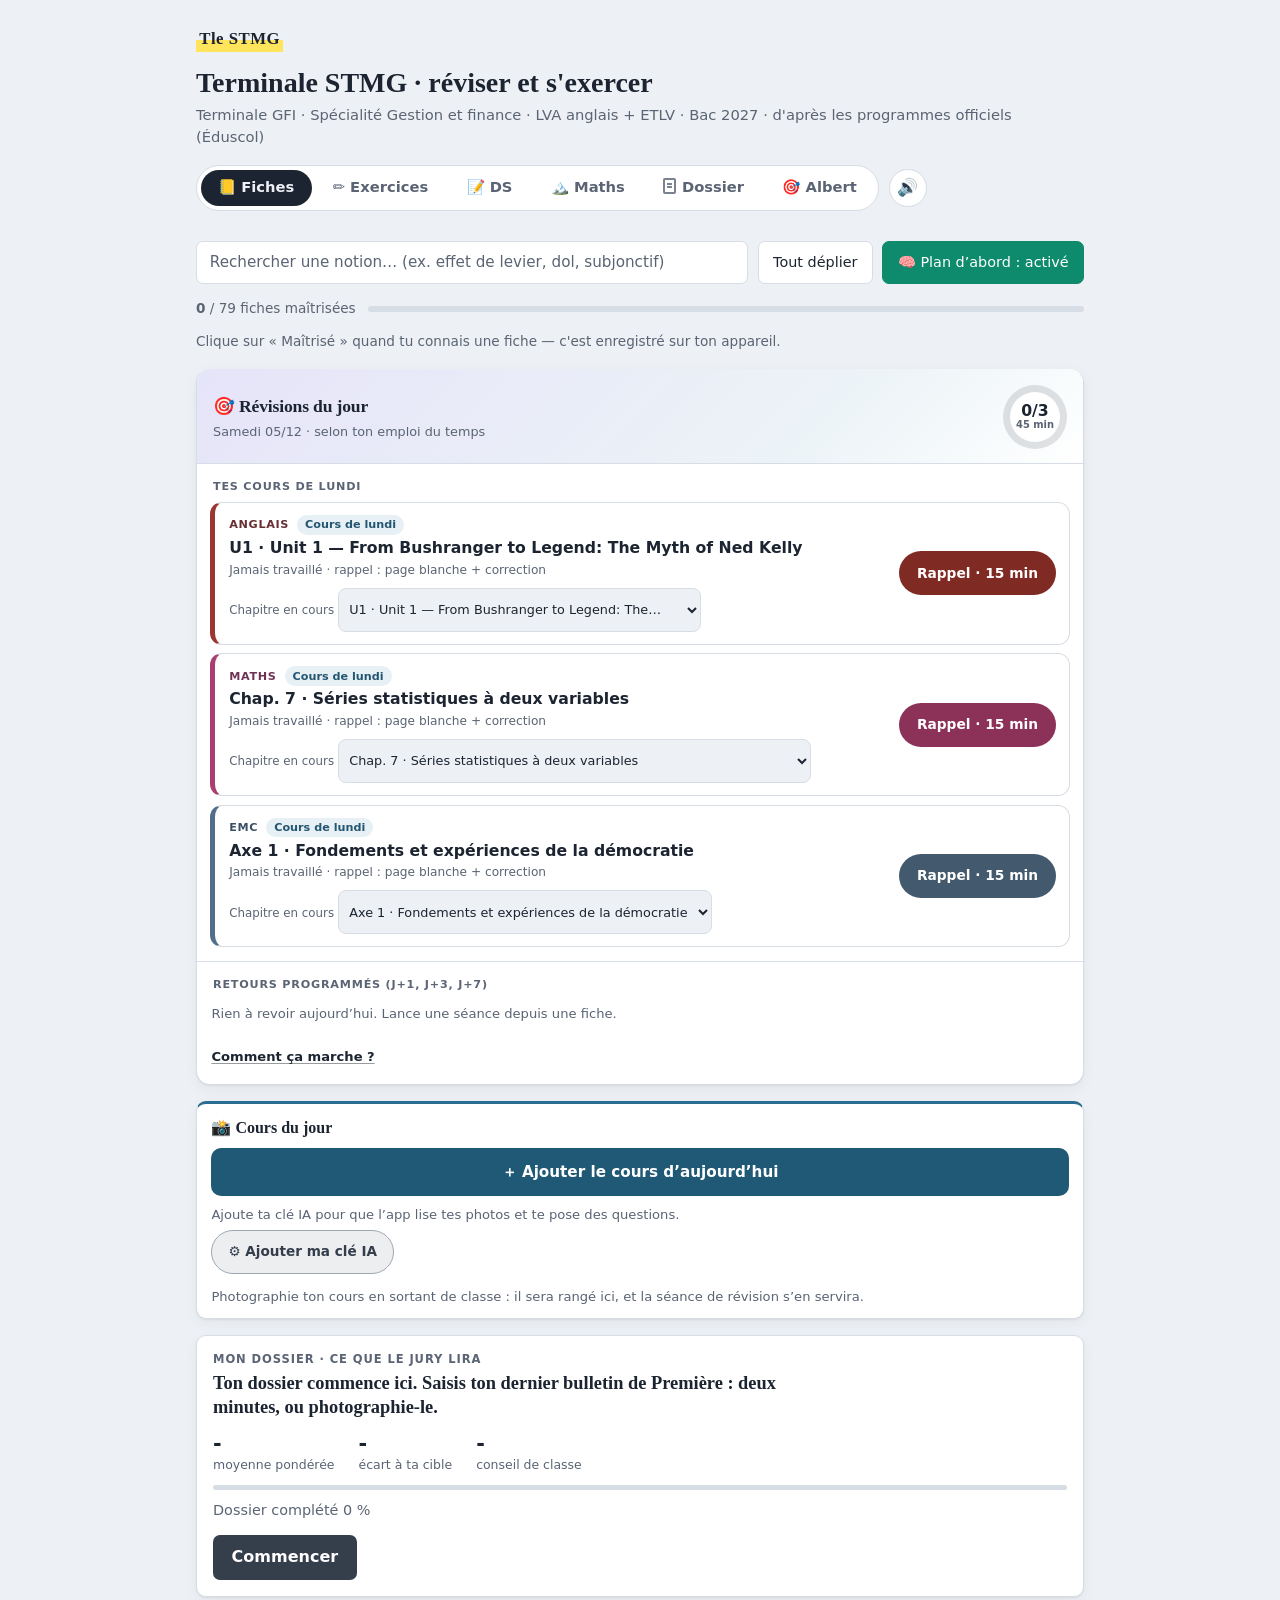
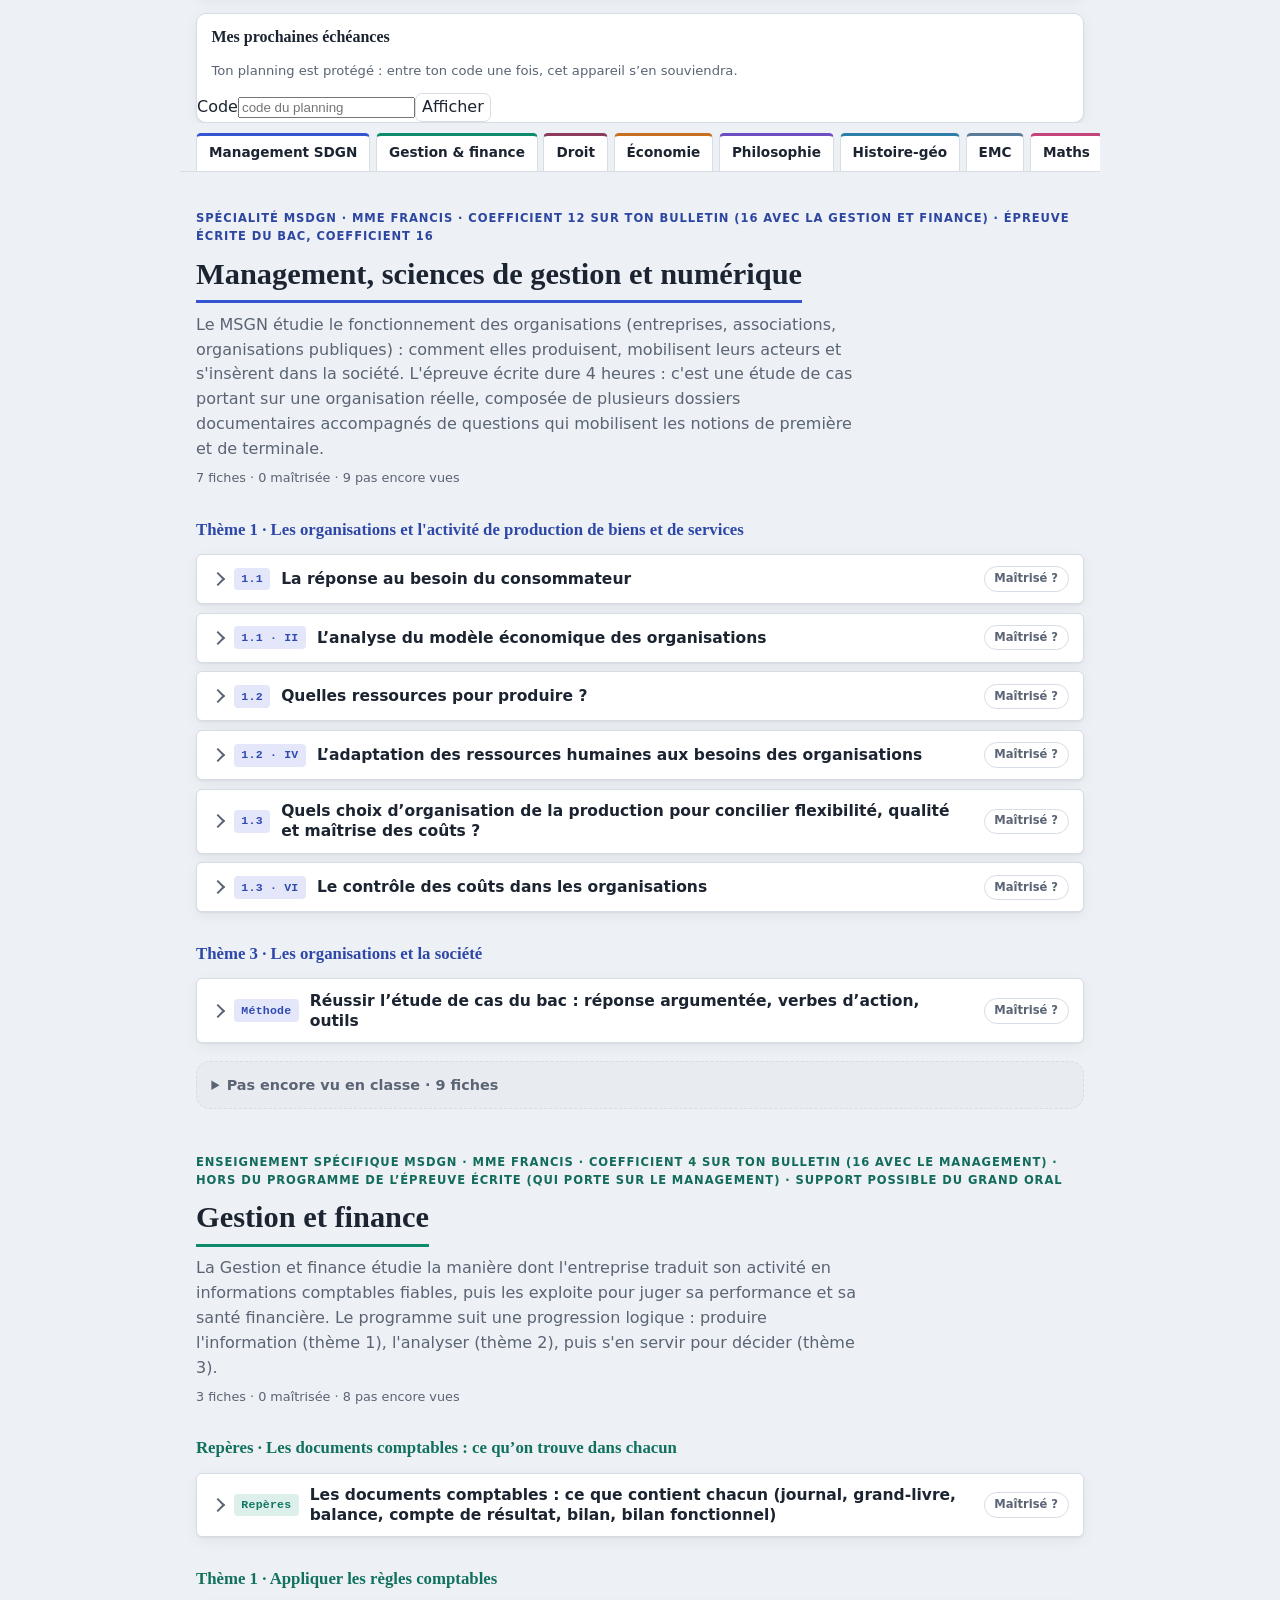
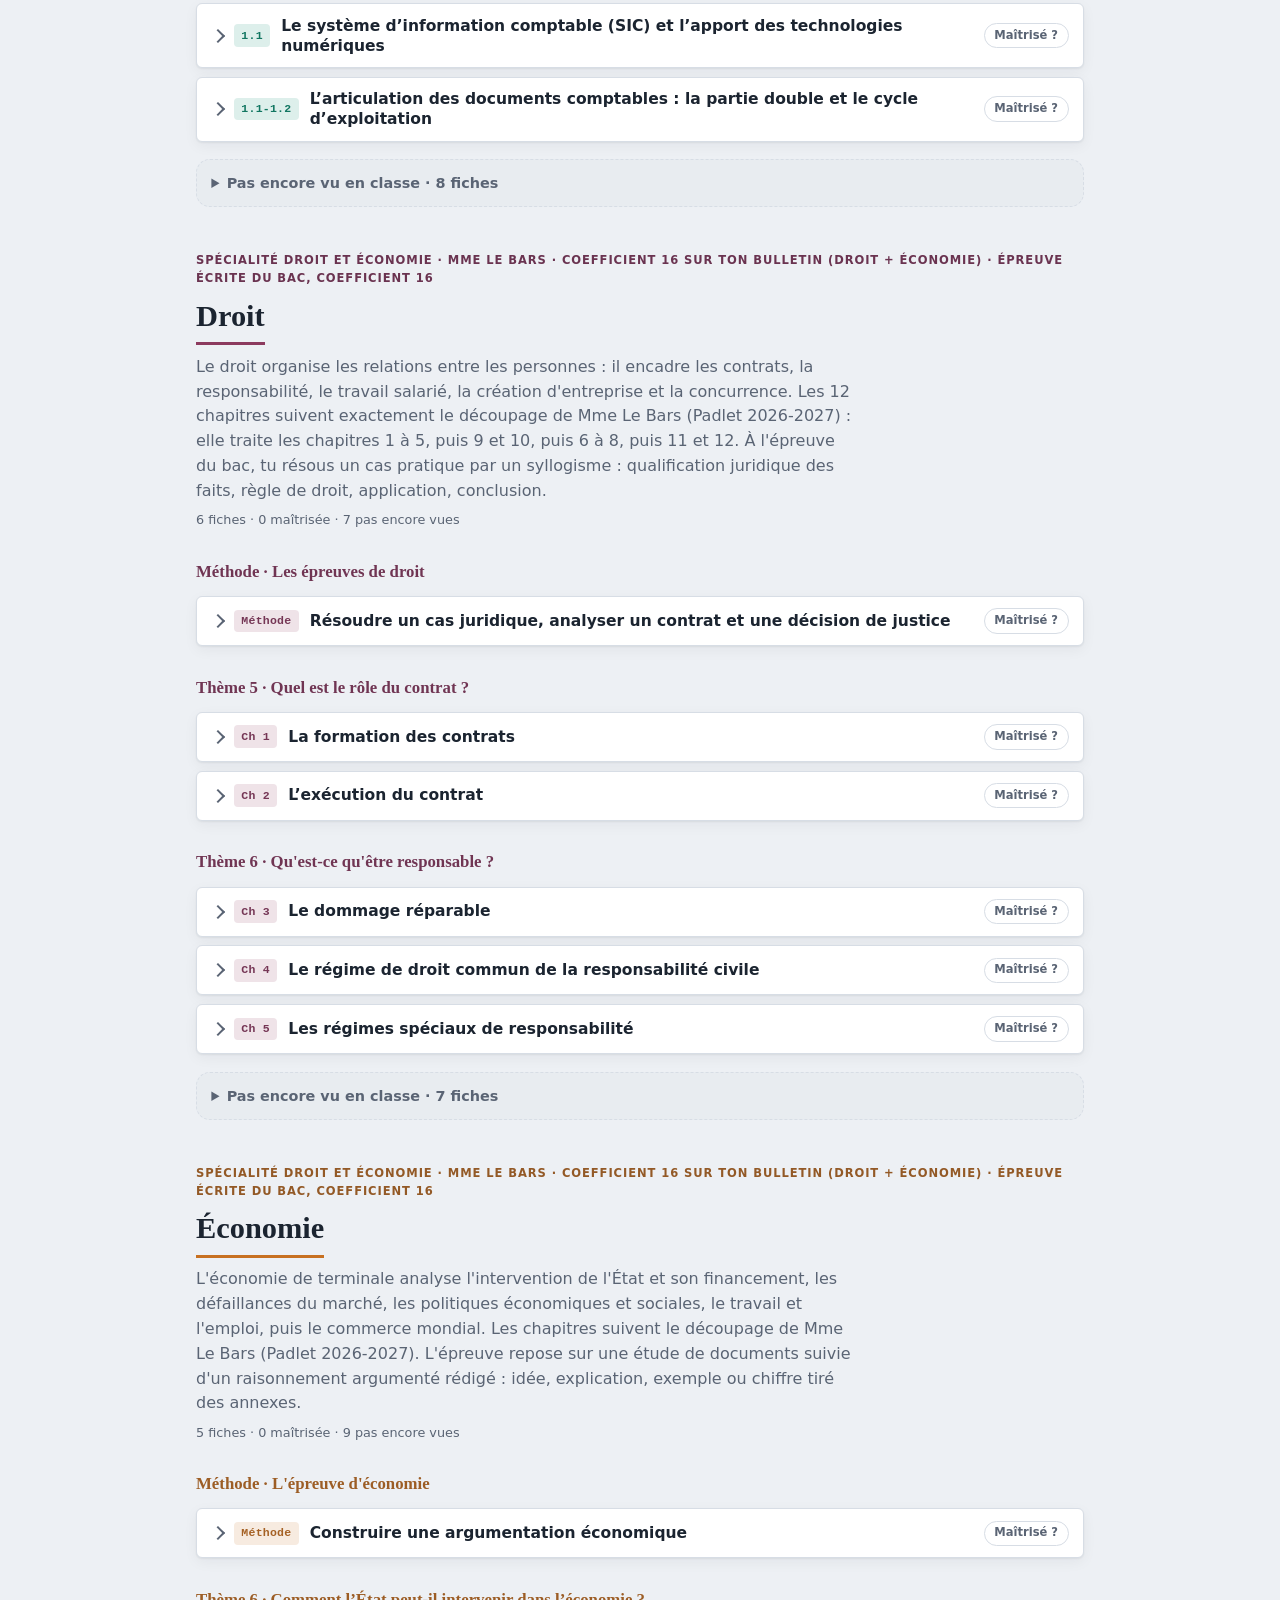
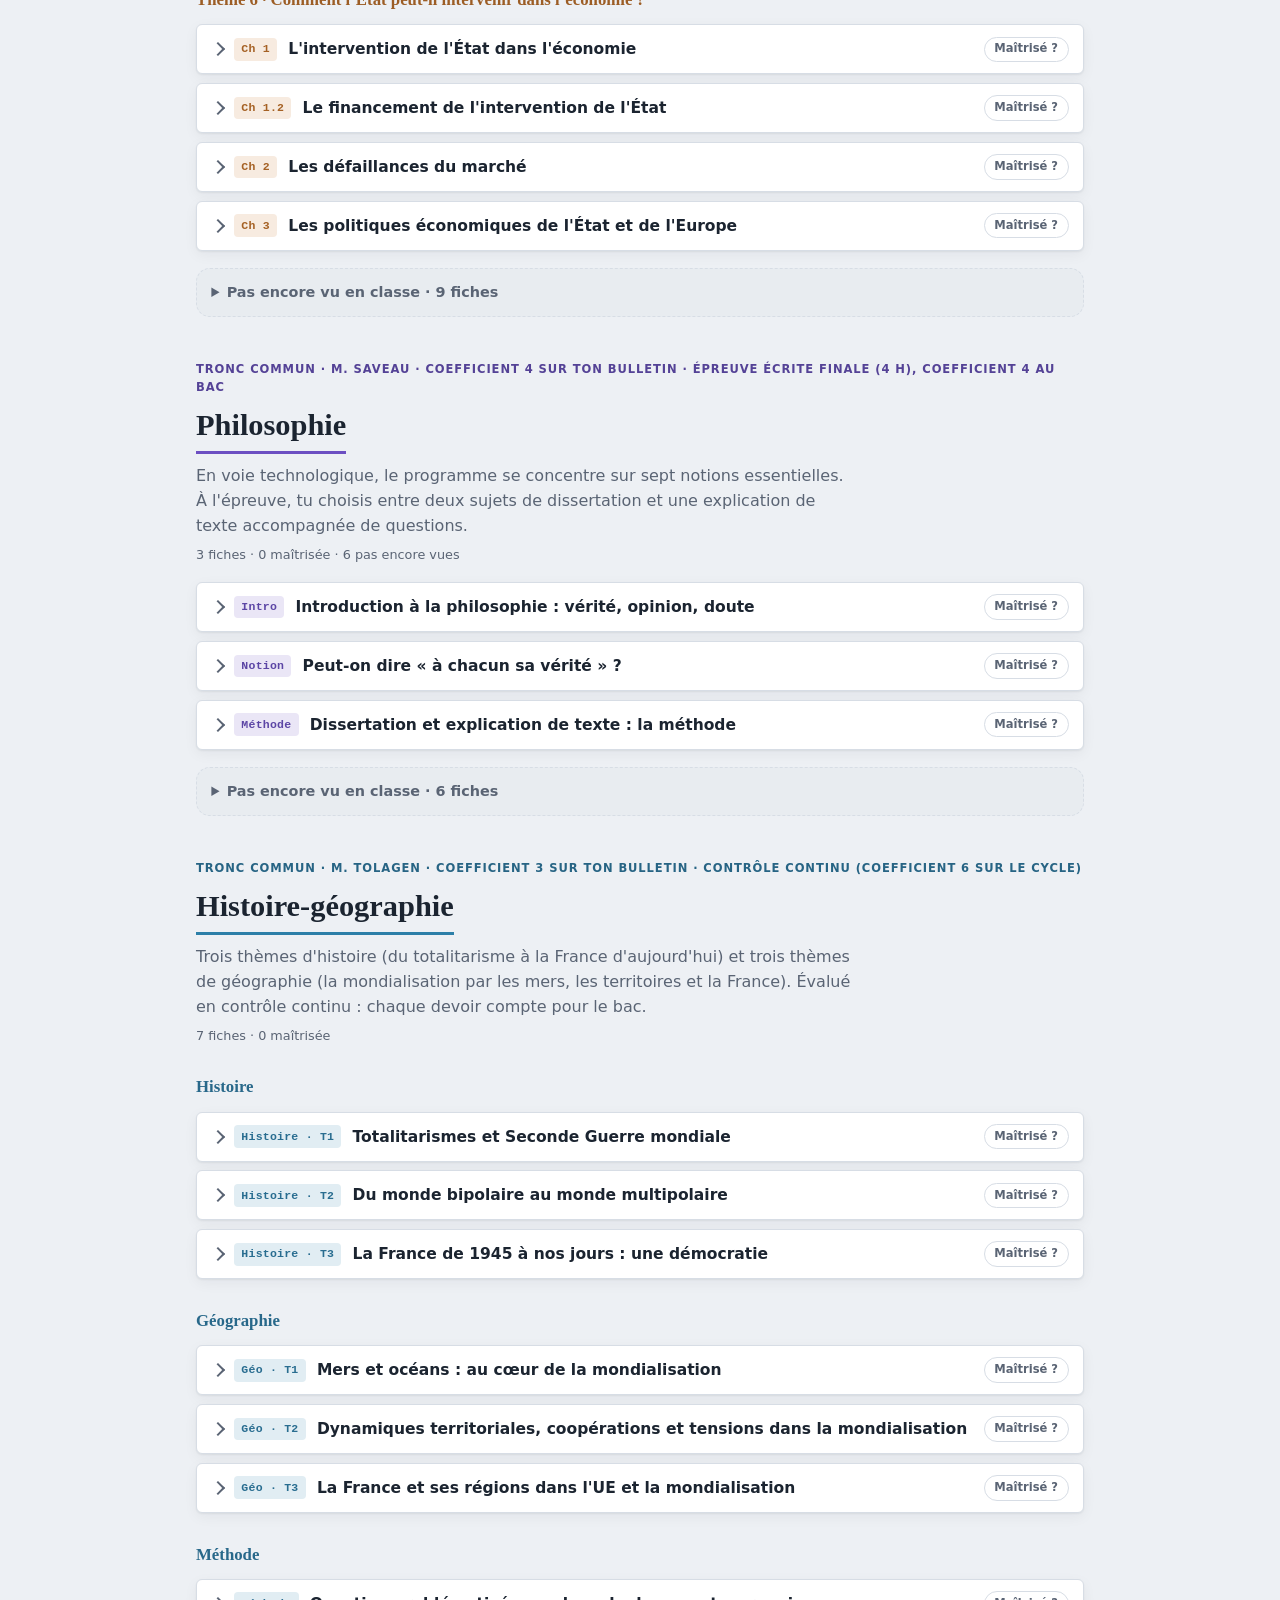
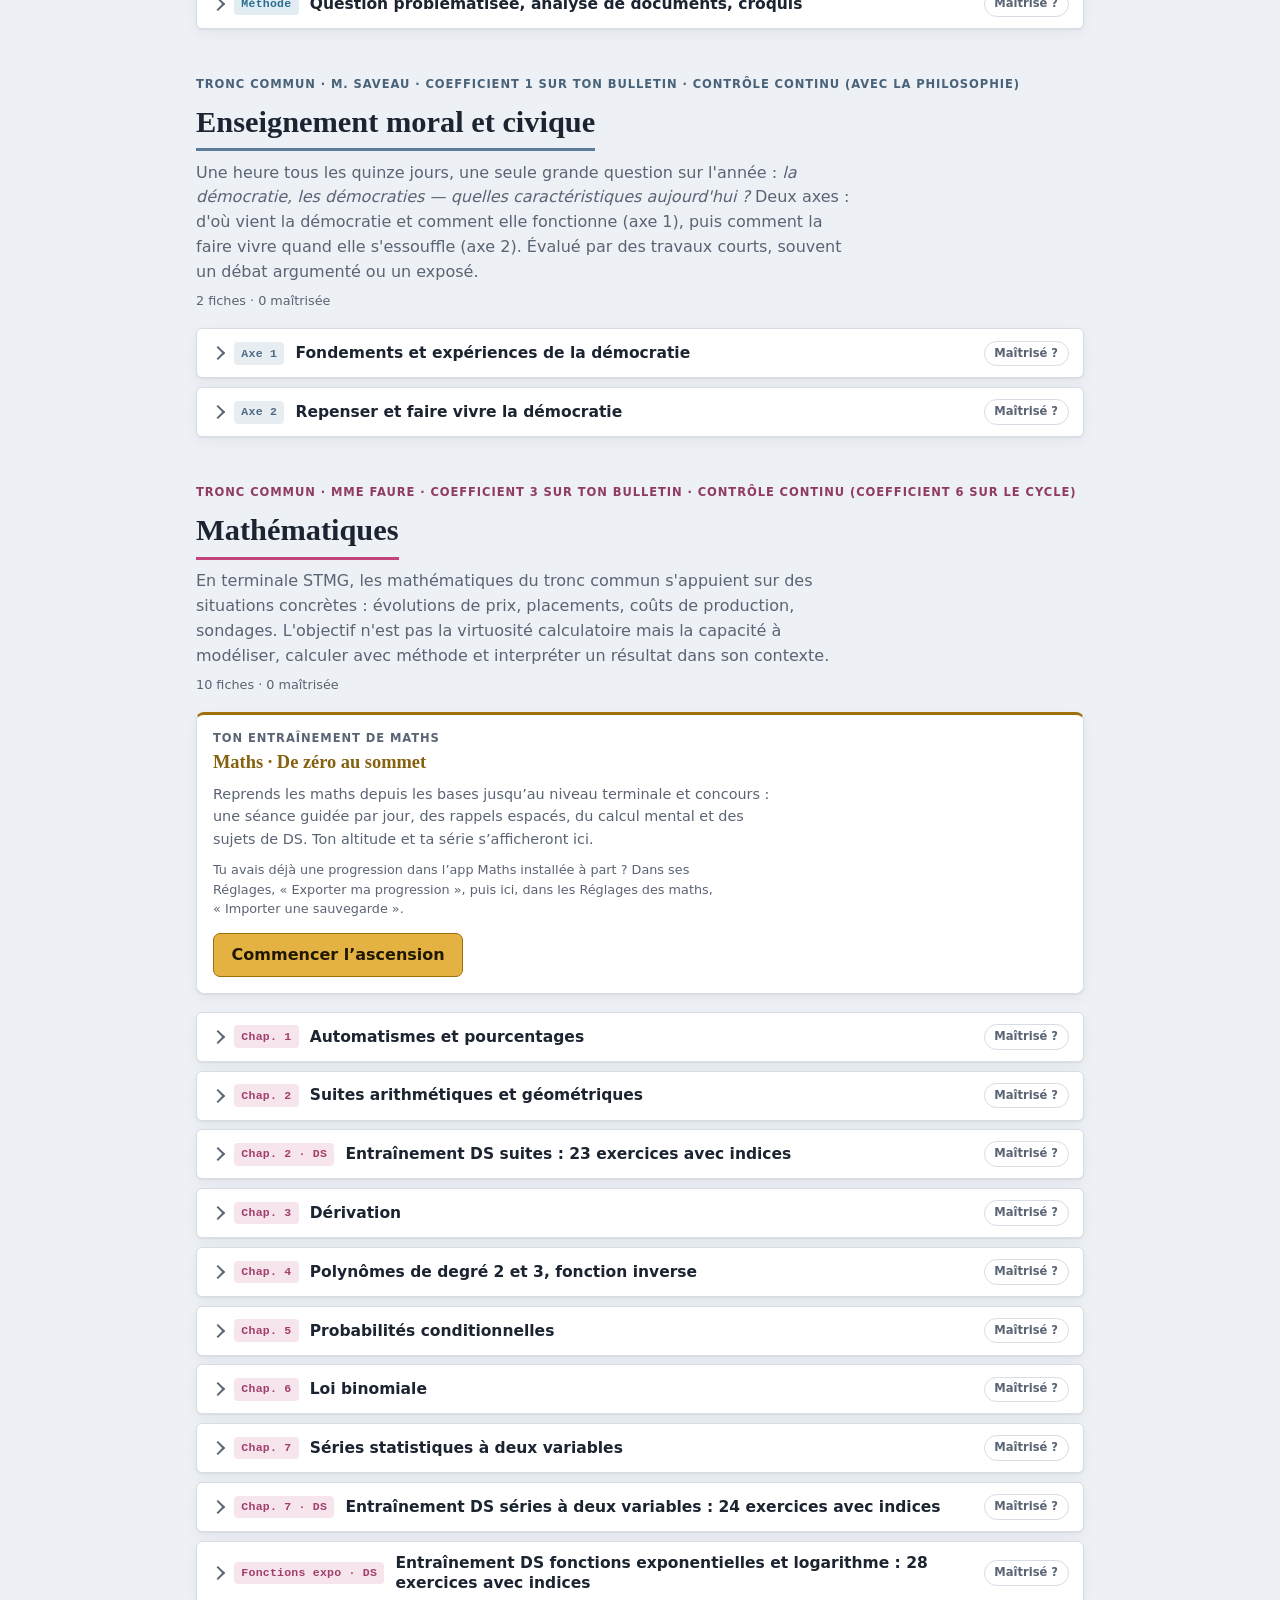
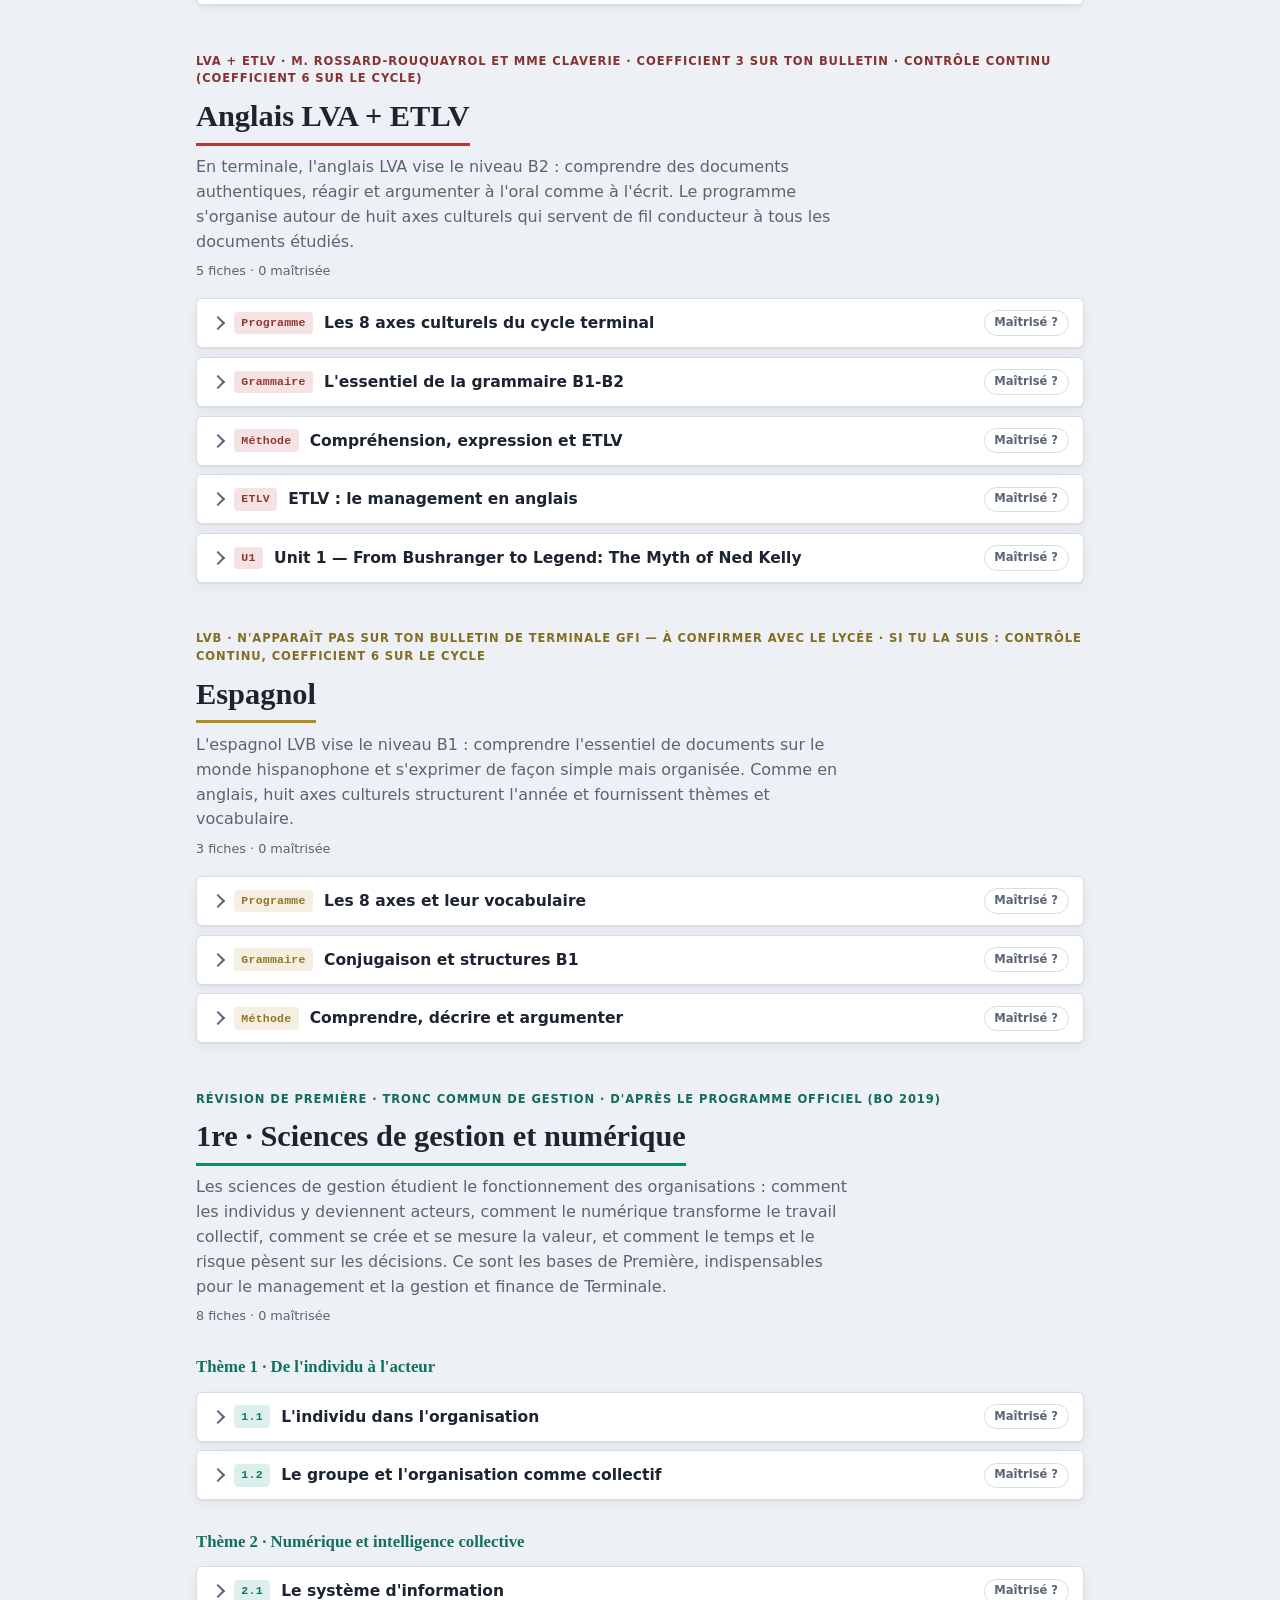
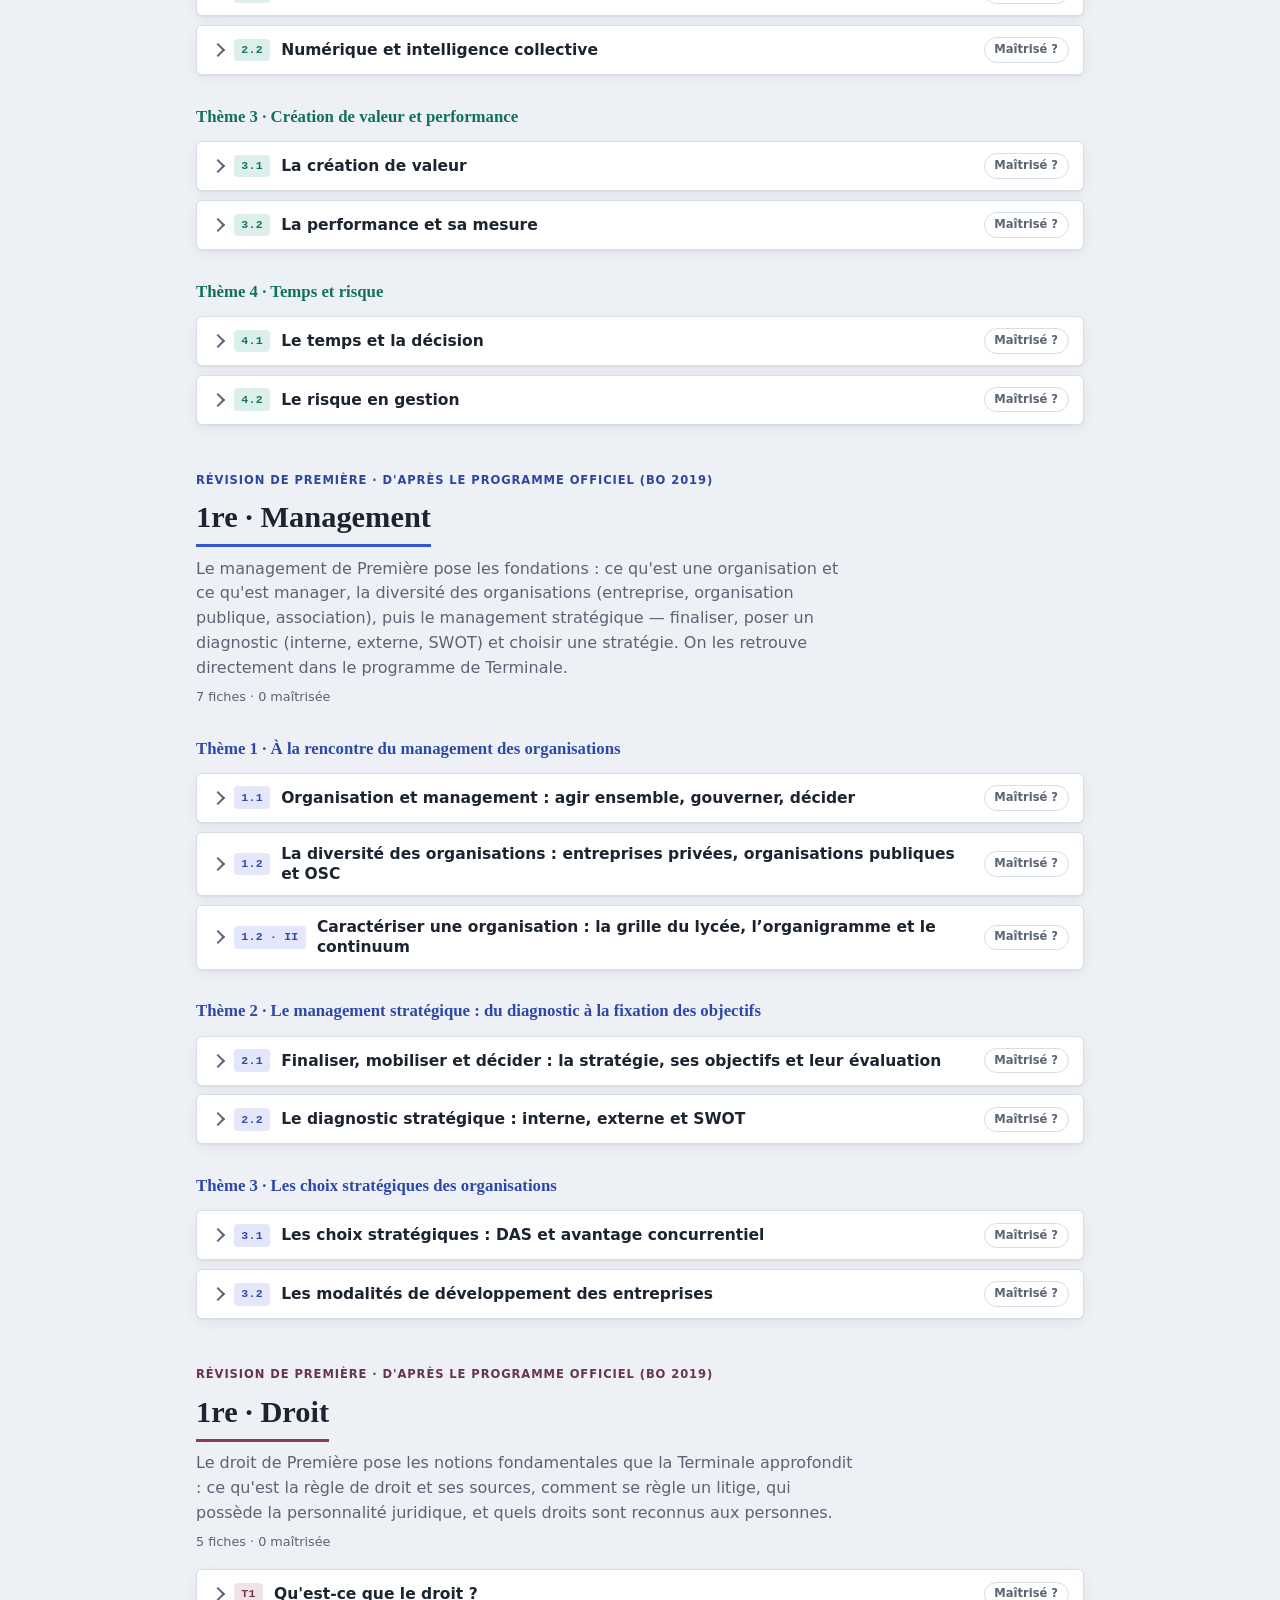
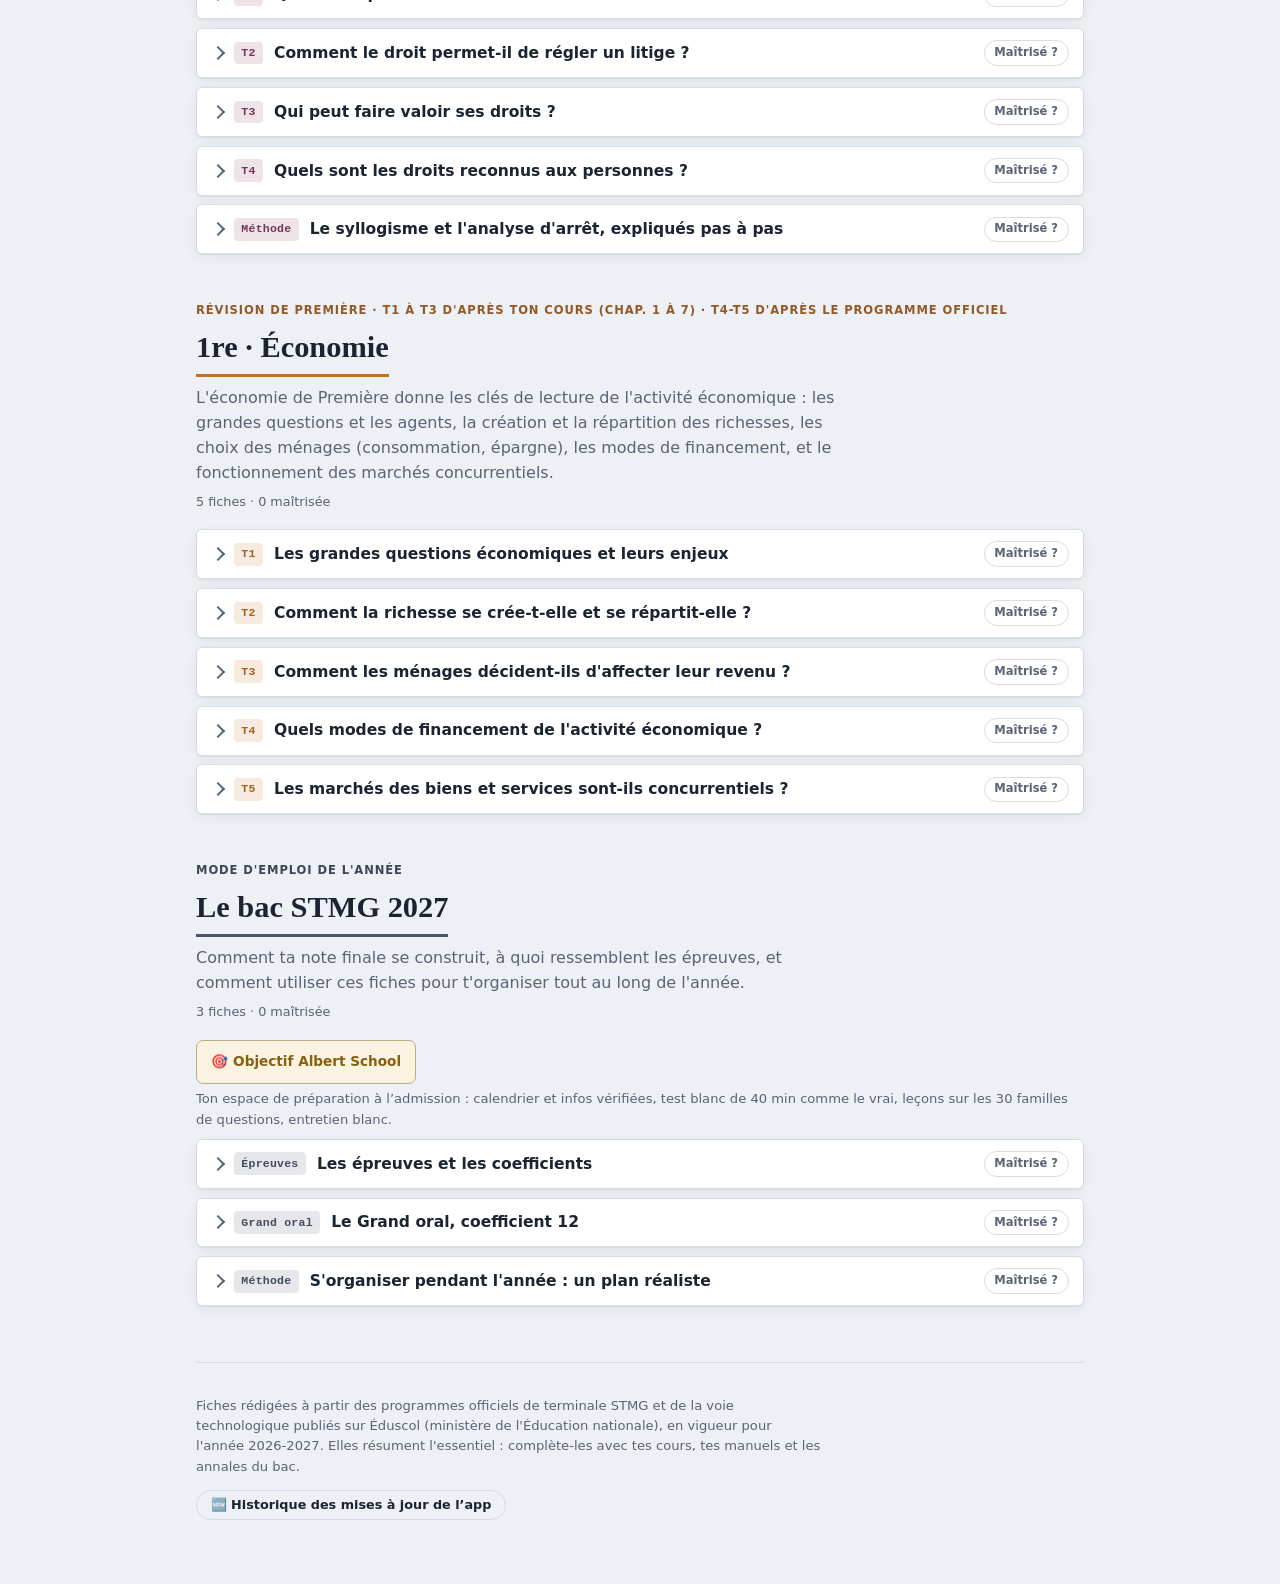
==== index.html @ 82a8b51f "Veille et refonte du 19/11/2026" ====
<!doctype html>
<html lang="fr">
<head>
<meta charset="utf-8">
<meta name="viewport" content="width=device-width, initial-scale=1, viewport-fit=cover">
<title>Terminale STMG · réviser et s'exercer</title>
<meta name="description" content="Fiches de révision et exercices corrigés pour la terminale STMG (spécialité Gestion et finance), d'après les programmes officiels.">
<meta name="theme-color" content="#EDF0F4" media="(prefers-color-scheme: light)">
<meta name="theme-color" content="#12161C" media="(prefers-color-scheme: dark)">
<link rel="manifest" href="manifest.webmanifest">
<link rel="icon" href="icon-192.png">
<link rel="apple-touch-icon" href="apple-touch-icon.png">
<meta name="apple-mobile-web-app-capable" content="yes">
<meta name="apple-mobile-web-app-title" content="STMG">
<meta name="apple-mobile-web-app-status-bar-style" content="default">
</head>
<body>
<style>
:root{
  --bg:#EDF0F4; --card:#FFFFFF; --ink:#1B2430; --muted:#5A6474; --line:#D7DDE5;
  --hl:#FFE45C; --code-bg:#F0F3F7; --retenir-bg:#FFF6CB; --retenir-line:#E8D98A;
  --ok:#0E8A6D; --ko:#C0392B; --ok-bg:#E2F3EC; --ko-bg:#F9E7E4;
  --acc:#4A5568; --shadow:0 1px 2px rgba(20,28,40,.06),0 4px 14px rgba(20,28,40,.05);
}
@media (prefers-color-scheme: dark){
  :root{
    --bg:#12161C; --card:#1B222C; --ink:#E7EAEF; --muted:#9AA4B4; --line:#2B3442;
    --hl:#57501F; --code-bg:#141A22; --retenir-bg:#2E2A14; --retenir-line:#565020;
    --ok:#3AA98A; --ko:#D96A5B; --ok-bg:#173328; --ko-bg:#3A211D;
    --shadow:0 1px 2px rgba(0,0,0,.35),0 4px 14px rgba(0,0,0,.25);
  }
}
:root[data-theme="light"]{
  --bg:#EDF0F4; --card:#FFFFFF; --ink:#1B2430; --muted:#5A6474; --line:#D7DDE5;
  --hl:#FFE45C; --code-bg:#F0F3F7; --retenir-bg:#FFF6CB; --retenir-line:#E8D98A;
  --ok:#0E8A6D; --ko:#C0392B; --ok-bg:#E2F3EC; --ko-bg:#F9E7E4;
  --shadow:0 1px 2px rgba(20,28,40,.06),0 4px 14px rgba(20,28,40,.05);
}
:root[data-theme="dark"]{
  --bg:#12161C; --card:#1B222C; --ink:#E7EAEF; --muted:#9AA4B4; --line:#2B3442;
  --hl:#57501F; --code-bg:#141A22; --retenir-bg:#2E2A14; --retenir-line:#565020;
  --ok:#3AA98A; --ko:#D96A5B; --ok-bg:#173328; --ko-bg:#3A211D;
  --shadow:0 1px 2px rgba(0,0,0,.35),0 4px 14px rgba(0,0,0,.25);
}

*{box-sizing:border-box}
html{scroll-behavior:smooth; scroll-padding-top:6.5rem}
@media (prefers-reduced-motion: reduce){
  html{scroll-behavior:auto}
  *,*::before,*::after{transition:none !important; animation:none !important}
}
body{
  margin:0; background:var(--bg); color:var(--ink);
  font-family:system-ui,-apple-system,"Segoe UI",Roboto,sans-serif;
  font-size:16px; line-height:1.55;
}
h1,h2,h3{font-family:Charter,"Bitstream Charter","Sitka Text",Cambria,Georgia,serif; text-wrap:balance}
code,.formula,.f-num{font-family:ui-monospace,SFMono-Regular,Menlo,Consolas,monospace}
a{color:inherit}
button{font:inherit; cursor:pointer; color:var(--ink); background:var(--card); border:1px solid var(--line); border-radius:7px}
button:hover{border-color:var(--muted)}
:focus-visible{outline:2px solid var(--acc); outline-offset:2px; border-radius:3px}
.hidden{display:none !important}

.page{max-width:920px; margin:0 auto; padding:0 1rem 4rem}

/* ---------- entête + bascule de mode ---------- */
.top{padding:1.6rem 0 .9rem}
.brand{display:flex; align-items:baseline; gap:.9rem; flex-wrap:wrap}
.brand-mark{
  font-family:Charter,Georgia,serif; font-weight:700; font-size:1.05rem;
  background:linear-gradient(transparent 55%, var(--hl) 55%);
  padding:0 .2rem; letter-spacing:.03em;
}
.top h1{margin:0; font-size:clamp(1.3rem,3.5vw,1.75rem); line-height:1.2}
.top .sub{margin:.25rem 0 0; color:var(--muted); font-size:.92rem}
.mode-switch{
  display:inline-flex; margin-top:1rem; border:1px solid var(--line);
  border-radius:99px; background:var(--card); padding:.22rem; gap:.2rem;
}
.mode-switch button{
  border:none; background:transparent; border-radius:99px;
  padding:.42rem 1.1rem; font-size:.92rem; font-weight:600; color:var(--muted);
}
.mode-switch button.active{background:var(--ink); color:var(--bg)}
.mode-switch button:not(.active):hover{color:var(--ink)}

.toolbar{display:flex; gap:.6rem; margin-top:1rem; flex-wrap:wrap}
.toolbar input[type="search"]{
  flex:1 1 240px; padding:.55rem .8rem; font:inherit; font-size:.95rem;
  color:var(--ink); background:var(--card); border:1px solid var(--line); border-radius:7px;
}
.toolbar input[type="search"]::placeholder{color:var(--muted)}
.toolbar button{padding:.55rem .9rem; font-size:.9rem}
.progress{display:flex; align-items:center; gap:.75rem; flex-wrap:wrap; margin:.9rem 0 0; font-size:.85rem; color:var(--muted)}
.pbar{flex:1 1 160px; height:6px; background:var(--line); border-radius:3px; overflow:hidden}
#pbar-fill{display:block; height:100%; width:0; background:var(--ok); border-radius:3px; transition:width .3s}
#no-results{display:none; margin:2.5rem 0; color:var(--muted); text-align:center}

/* ---------- onglets matières ---------- */
.tabs{
  position:sticky; top:0; z-index:10; display:flex; gap:.35rem; overflow-x:auto;
  padding:.6rem 0 0; margin:0 -1rem; padding-left:1rem; padding-right:1rem;
  background:var(--bg); border-bottom:1px solid var(--line);
  -webkit-overflow-scrolling:touch; scrollbar-width:thin;
}
.tabs a{
  flex:0 0 auto; text-decoration:none; font-size:.85rem; font-weight:550;
  padding:.42rem .75rem .5rem; background:var(--card); color:var(--ink);
  border:1px solid var(--line); border-bottom:none; border-top:3px solid var(--acc);
  border-radius:5px 5px 0 0; white-space:nowrap;
}
.tabs a:hover{background:color-mix(in srgb, var(--acc) 10%, var(--card))}
.tabs a.active{background:color-mix(in srgb, var(--acc) 16%, var(--card))}

/* ---------- sections matière (fiches) ---------- */
.matiere{padding-top:2.4rem}
.m-head{margin-bottom:1.1rem}
.m-kicker{
  margin:0 0 .3rem; font-size:.72rem; font-weight:650; letter-spacing:.08em;
  text-transform:uppercase; color:color-mix(in srgb, var(--acc) 70%, var(--ink));
}
.m-head h2{
  margin:0; font-size:clamp(1.45rem,4vw,1.9rem);
  border-bottom:3px solid var(--acc); display:inline-block; padding-bottom:.15rem;
}
.m-intro{margin:.6rem 0 0; color:var(--muted); max-width:65ch}
.m-count{margin:.4rem 0 0; font-size:.8rem; color:var(--muted)}
.theme-title{
  margin:1.8rem 0 .7rem; font-size:1.05rem;
  color:color-mix(in srgb, var(--acc) 75%, var(--ink));
}
.fiche{
  background:var(--card); border:1px solid var(--line); border-radius:6px;
  margin:.55rem 0; box-shadow:var(--shadow);
}
.fiche[open]{border-color:color-mix(in srgb, var(--acc) 45%, var(--line))}
.fiche summary{
  display:flex; align-items:center; gap:.7rem; padding:.7rem .9rem;
  cursor:pointer; list-style:none; border-radius:6px;
  /* flex-wrap : sur téléphone, un titre long + un badge d'échéance + « Maîtrisé ? » ne tiennent pas
     sur une ligne ; sans retour à la ligne, la pastille sortait de l'écran (constaté le 27/09/2026
     sur « Histoire · T1 » avec le contrôle du 29 — banc organisme/test-app-planjour.js, J19). */
  flex-wrap:wrap; row-gap:.4rem;
}
.fiche summary::-webkit-details-marker{display:none}
.fiche summary::before{
  content:""; flex:0 0 auto; width:.5rem; height:.5rem;
  border-right:2px solid var(--muted); border-bottom:2px solid var(--muted);
  transform:rotate(-45deg); transition:transform .15s; margin-left:.1rem;
}
.fiche[open] summary::before{transform:rotate(45deg)}
.f-num{
  flex:0 0 auto; font-size:.72rem; font-weight:700; letter-spacing:.02em;
  color:color-mix(in srgb, var(--acc) 80%, var(--ink));
  background:color-mix(in srgb, var(--acc) 14%, var(--card));
  padding:.15rem .45rem; border-radius:4px;
}
.f-title{font-weight:550; font-size:.97rem; line-height:1.3; flex:1 1 9rem; min-width:0; overflow-wrap:anywhere}
.done-chip{
  margin-left:auto; flex:0 0 auto; font-size:.72rem; font-weight:600;
  color:var(--muted); border:1px solid var(--line); border-radius:99px;
  padding:.18rem .6rem; background:transparent; user-select:none;
}
.done-chip:hover{border-color:var(--muted)}
.fiche.done .done-chip{color:#fff; background:var(--ok); border-color:var(--ok)}
.fiche.done .f-title{color:var(--muted)}
.f-body{padding:.2rem 1.1rem 1.1rem; border-top:1px solid var(--line)}
.f-body > *:first-child{margin-top:.9rem}
.f-lede{font-size:1rem; max-width:68ch}
.f-body h4{
  margin:1.3rem 0 .5rem; font-size:.74rem; font-weight:700;
  letter-spacing:.09em; text-transform:uppercase;
  color:color-mix(in srgb, var(--acc) 75%, var(--ink));
}
.f-body p, .f-body li{max-width:70ch}
.f-body ul{padding-left:1.2rem}
.f-body li{margin:.25rem 0}
dl.defs{margin:.4rem 0}
dl.defs dt{font-weight:650; margin-top:.55rem}
dl.defs dd{margin:.1rem 0 0 0; color:color-mix(in srgb, var(--ink) 88%, var(--muted))}
mark{background:var(--hl); color:var(--ink); padding:0 .18em; border-radius:2px; box-decoration-break:clone; -webkit-box-decoration-break:clone}
code{background:var(--code-bg); padding:.1em .35em; border-radius:4px; font-size:.88em}
.formula{
  background:var(--code-bg); border-left:3px solid var(--acc);
  padding:.55rem .8rem; margin:.7rem 0; font-size:.9rem; overflow-x:auto; border-radius:0 4px 4px 0;
}
/* Schémas « Ce qu'il y a dedans » */
.dedans{margin:1.1rem 0; padding:.75rem .8rem .85rem; border:1px solid color-mix(in srgb, var(--acc) 28%, var(--line)); border-radius:12px; background:color-mix(in srgb, var(--acc) 5%, var(--card))}
.dd-t{margin:0 0 .6rem; font-size:.7rem; font-weight:700; letter-spacing:.09em; text-transform:uppercase; color:color-mix(in srgb, var(--acc) 75%, var(--ink))}
.dd-g{display:grid; grid-template-columns:repeat(auto-fit,minmax(min(100%,14.5rem),1fr)); gap:.6rem; align-items:start}
.dd-c{background:var(--card); border:1px solid var(--line); border-top:3px solid var(--acc); border-radius:9px; padding:.55rem .65rem .65rem; min-width:0}
.dd-n{margin:0 0 .4rem; font-weight:700; line-height:1.25}
.dd-n small{font-weight:500; color:var(--muted); font-size:.82em}
.dd-d{margin:.3rem 0 0; font-size:.93em; line-height:1.4}
.dd-n + .dd-d{margin-top:0}
.dedans .dd-b,.dedans .dd-ch{list-style:none; margin:.35rem 0 0; padding:0}
.dedans .dd-n + .dd-b,.dedans .dd-n + .dd-ch{margin-top:0}
.dedans .dd-b li{position:relative; margin:.28rem 0 0; padding:.34rem .55rem .36rem 2.15rem; border-radius:7px; background:color-mix(in srgb, var(--acc) 9%, var(--card)); font-size:.93em; line-height:1.3}
.dd-b li::before{content:attr(data-op); position:absolute; left:.42rem; top:.3rem; width:1.3rem; height:1.3rem; border-radius:50%; display:grid; place-items:center; font-weight:700; font-size:.95em; line-height:1; background:var(--acc); color:#fff}
.dd-b li[data-op="="]::before{background:transparent; color:color-mix(in srgb, var(--acc) 75%, var(--ink))}
.dd-b li[data-op="−"]::before,.dd-b li[data-op="÷"]::before{background:var(--card); color:color-mix(in srgb, var(--acc) 75%, var(--ink)); box-shadow:inset 0 0 0 1.5px var(--acc)}
.dedans .dd-b li.dd-p{padding-left:.6rem; border-left:3px solid color-mix(in srgb, var(--acc) 55%, var(--card))}
.dd-b li.dd-p::before{content:none}
.dd-b li.dd-r{background:var(--acc); color:#fff; font-weight:700}
.dd-b li.dd-r::before{background:transparent; color:#fff}
.dd-b li.dd-r small{color:#fff; opacity:.88}
.dd-b small{display:block; margin-top:.1rem; font-size:.86em; font-weight:400; color:var(--muted); line-height:1.3}
.dd-ch{display:flex; flex-wrap:wrap; gap:.3rem}
.dedans .dd-ch li{margin:0; padding:.22rem .55rem; border-radius:999px; border:1px solid color-mix(in srgb, var(--acc) 30%, var(--line)); background:color-mix(in srgb, var(--acc) 7%, var(--card)); font-size:.88em; line-height:1.3}
.dd-ch small{color:var(--muted); font-size:.92em}
.dd-bil{display:grid; grid-template-columns:1fr 1fr; gap:.5rem}
.dd-col{display:flex; flex-direction:column; gap:.4rem; min-width:0}
.dd-h{margin:0; font-size:.72rem; font-weight:700; letter-spacing:.06em; text-transform:uppercase; color:var(--muted)}
.dd-bk{border-radius:8px; padding:.5rem .6rem; font-size:.9em; line-height:1.35; display:flex; flex-direction:column; gap:.12rem; background:color-mix(in srgb, var(--acc) 9%, var(--card)); border:1px solid color-mix(in srgb, var(--acc) 30%, var(--line))}
.dd-bk b{font-size:1.02em}
.dd-bk small{color:var(--muted); display:block; font-size:.88em}
.dd-a{flex:1; justify-content:center; align-items:center; text-align:center}
.dd-cp{background:color-mix(in srgb, var(--acc) 20%, var(--card)); border-color:var(--acc)}
@media print{.dedans,.dd-c{break-inside:avoid}}
.f-body td ul,.f-body td ol{margin:.15rem 0; padding-left:1.05rem}
.f-body td li{margin:.15rem 0; max-width:none}
.box.savoir{border-style:solid; border-color:color-mix(in srgb, var(--acc) 45%, var(--line)); background:color-mix(in srgb, var(--acc) 6%, var(--card))}
.box.savoir li strong:first-child{color:color-mix(in srgb, var(--acc) 80%, var(--ink))}
/* Chaîne de causes (→), étapes numérotées, ligne d'exemple */
.f-body ol.chaine{list-style:none; margin:.8rem 0; padding:0; display:flex; flex-direction:column; gap:1.25rem; max-width:34rem}
.f-body ol.chaine > li{position:relative; margin:0; max-width:none; padding:.45rem .7rem; border-radius:9px; border:1px solid color-mix(in srgb, var(--acc) 30%, var(--line)); background:color-mix(in srgb, var(--acc) 8%, var(--card)); font-size:.95em; line-height:1.35}
.f-body ol.chaine > li + li::before{content:"↓"; position:absolute; left:1rem; top:-1.3rem; font-weight:700; color:var(--acc); line-height:1.25rem}
.f-body ol.chaine > li.fin{background:var(--acc); border-color:var(--acc); color:#fff; font-weight:700}
.f-body ol.chaine > li.mais{border-style:dashed; background:var(--card)}
.f-body ol.chaine > li + li.mais::before{content:"⚠"}
.f-body ol.etapes{list-style:none; counter-reset:et; margin:.8rem 0; padding:0; display:grid; gap:.4rem}
.f-body ol.etapes > li{counter-increment:et; position:relative; margin:0; padding:.42rem .7rem .45rem 2.5rem; border-radius:9px; border:1px solid var(--line); background:var(--card); font-size:.95em; line-height:1.35}
.f-body ol.etapes > li::before{content:counter(et); position:absolute; left:.6rem; top:.42rem; width:1.4rem; height:1.4rem; border-radius:50%; display:grid; place-items:center; background:var(--acc); color:#fff; font-weight:700; font-size:.85em}
.f-body p.ex{margin:.45rem 0; padding:.35rem .7rem; border-left:3px solid color-mix(in srgb, var(--acc) 55%, var(--card)); background:color-mix(in srgb, var(--acc) 4%, var(--card)); border-radius:0 7px 7px 0; font-size:.95em}
.box{border:1px solid var(--line); border-radius:6px; padding:.7rem .95rem; margin:1.1rem 0}
.box p{margin:.25rem 0}
.box-t{font-size:.7rem; font-weight:700; letter-spacing:.09em; text-transform:uppercase; margin:0 0 .2rem}
.box.retenir{background:var(--retenir-bg); border-color:var(--retenir-line)}
.box.retenir .box-t{color:color-mix(in srgb, var(--ink) 70%, var(--retenir-line))}
.box.astuce{border-style:dashed}
.box.astuce .box-t{color:color-mix(in srgb, var(--acc) 75%, var(--ink))}
/* « Pour comprendre en vidéo » : liens YouTube vérifiés, posés par inject_videos.py à la fin des fiches (01/10/2026) */
.box.video{background:color-mix(in srgb, var(--acc) 5%, var(--card))}
.box.video .box-t{color:color-mix(in srgb, var(--acc) 75%, var(--ink))}
.box.video ul.videos{list-style:none; margin:.35rem 0 0; padding:0; display:flex; flex-direction:column; gap:.6rem}
.videos li{display:grid; grid-template-columns:1.5rem minmax(0,1fr); column-gap:.45rem; align-items:start}
.videos li::before{content:"▶"; grid-row:1 / span 3; font-size:.7rem; line-height:1.5rem; text-align:center; width:1.5rem; height:1.5rem; border-radius:50%; color:var(--card); background:color-mix(in srgb, var(--acc) 80%, var(--ink))}
.videos a{grid-column:2; font-weight:600; font-size:.92rem; line-height:1.35; color:var(--ink); text-decoration:underline; text-decoration-color:color-mix(in srgb, var(--acc) 55%, transparent); text-underline-offset:.15em; overflow-wrap:anywhere; padding:.1rem 0}
.videos .v-meta{grid-column:2; font-size:.75rem; color:var(--muted)}
.videos .v-pq{grid-column:2; font-size:.84rem; line-height:1.4; color:var(--muted)}
.train-row{margin-top:1.1rem}
.train-btn{
  font-size:.85rem; font-weight:600; padding:.5rem .9rem;
  color:color-mix(in srgb, var(--acc) 80%, var(--ink));
  background:color-mix(in srgb, var(--acc) 10%, var(--card));
  border-color:color-mix(in srgb, var(--acc) 40%, var(--line));
}
.train-btn:hover{background:color-mix(in srgb, var(--acc) 18%, var(--card))}

/* ===== « Plan d'abord » : on apprend l'architecture, puis le détail =====
   Une fiche en mode plan ne montre que son squelette ; le reste du corps est masqué
   jusqu'à ce que l'élève déroule. Rien n'est supprimé : c'est un simple display:none,
   donc la recherche, l'impression et les liens profonds continuent de fonctionner. */
.fiche.plan-first .f-body > *:not(.fiche-plan){display:none}
.fiche-plan{display:none}
body.plan-actif .fiche-plan{display:block}
.fiche-plan{
  margin:.2rem 0 0; padding:.85rem 1rem; border-radius:12px;
  border:1px dashed color-mix(in srgb, var(--acc) 45%, var(--line));
  background:color-mix(in srgb, var(--acc) 7%, var(--card));
}
.fiche-plan .plan-t{
  font-size:.7rem; font-weight:700; letter-spacing:.09em; text-transform:uppercase;
  margin:0 0 .5rem; color:color-mix(in srgb, var(--acc) 80%, var(--ink));
}
.fiche-plan ol{margin:.1rem 0 .7rem; padding-left:1.35rem}
.fiche-plan ol li{margin:.2rem 0; font-weight:600}
.fiche-plan ol li span{font-weight:400; color:var(--muted)}
.fiche-plan .plan-st{font-size:.78rem; font-weight:700; margin:.7rem 0 .25rem; color:var(--muted)}
.fiche-plan .plan-notions{margin:0; font-size:.88rem; line-height:1.7}
.fiche-plan .plan-notions b{font-weight:600}
.fiche-plan .plan-vide{margin:.2rem 0; font-size:.88rem; color:var(--muted)}
.plan-actions{display:flex; flex-wrap:wrap; gap:.45rem; margin-top:.85rem}
.plan-btn{
  font-size:.85rem; font-weight:600; padding:.5rem .9rem;
  color:#fff; background:color-mix(in srgb, var(--acc) 82%, var(--ink));
  border-color:transparent;
}
.plan-btn:hover{background:color-mix(in srgb, var(--acc) 95%, var(--ink))}
.plan-btn.sec{color:color-mix(in srgb, var(--acc) 80%, var(--ink)); background:transparent; border-color:color-mix(in srgb, var(--acc) 40%, var(--line))}
.plan-btn.sec:hover{background:color-mix(in srgb, var(--acc) 10%, var(--card))}
#plan-mode.on{color:#fff; background:var(--ok); border-color:var(--ok)}
.plan-back{display:none; margin-top:1.1rem}
body.plan-actif .fiche:not(.plan-first) .plan-back{display:block}

.tblwrap{overflow-x:auto; margin:.8rem 0}
table.tbl{border-collapse:collapse; font-size:.88rem; min-width:min(100%, 480px)}
.tbl th,.tbl td{border:1px solid var(--line); padding:.45rem .65rem; text-align:left; vertical-align:top}
.tbl thead th{background:color-mix(in srgb, var(--acc) 12%, var(--card)); font-weight:650}
.tbl td{font-variant-numeric:tabular-nums}
.tbl caption{caption-side:top; text-align:left; padding:0 0 .4rem; font-size:.88rem; line-height:1.4; color:var(--muted)}
.tbl caption strong{color:var(--ink); font-weight:650}

.site-foot{margin-top:3.5rem; padding-top:1.2rem; border-top:1px solid var(--line); font-size:.82rem; color:var(--muted)}
.site-foot p{max-width:75ch}

/* ---------- exercices : accueil ---------- */
#view-quiz, #quiz, #end{max-width:780px; margin:0 auto}
.gstats{display:flex; gap:1.6rem; margin:1.4rem 0 .4rem; flex-wrap:wrap}
.gstat{display:flex; flex-direction:column}
.gstat b{font-size:1.35rem; font-variant-numeric:tabular-nums}
.gstat span{font-size:.78rem; color:var(--muted)}
.grid{display:grid; grid-template-columns:repeat(auto-fill,minmax(210px,1fr)); gap:.7rem; margin-top:1rem}
.mcard{
  background:var(--card); border:1px solid var(--line); border-top:3px solid var(--acc);
  border-radius:8px; padding:.9rem 1rem; box-shadow:var(--shadow);
  display:flex; flex-direction:column; gap:.45rem; text-align:left;
}
.mcard:hover{border-color:var(--acc)}
.mcard h3{margin:0; font-size:1.05rem}
.mcard .meta{font-size:.78rem; color:var(--muted)}
.mbar{height:5px; background:var(--line); border-radius:3px; overflow:hidden}
.mbar span{display:block; height:100%; background:var(--acc); border-radius:3px}
.mcard .go{margin-top:.2rem; font-size:.82rem; font-weight:600; color:color-mix(in srgb, var(--acc) 80%, var(--ink))}
.special{border-style:dashed}
.hint{margin-top:1.6rem; font-size:.82rem; color:var(--muted); max-width:60ch}

/* ---------- exercices : choix du sous-thème ---------- */
.chap-pane{grid-column:1 / -1; display:flex; flex-direction:column; gap:.45rem}
.chap-top{display:flex; align-items:center; gap:.8rem; flex-wrap:wrap; margin-bottom:.4rem}
.chap-top h3{margin:0; font-size:1.25rem; border-bottom:3px solid var(--acc); padding-bottom:.1rem}
.chap-theme{margin:.9rem 0 .15rem; font-size:.74rem; font-weight:700; letter-spacing:.07em; text-transform:uppercase; color:color-mix(in srgb, var(--acc) 75%, var(--ink))}
.chaprow{display:flex; align-items:center; gap:.7rem; text-align:left; padding:.6rem .8rem; border-radius:8px; background:var(--card); border:1px solid var(--line); border-left:3px solid var(--acc); box-shadow:var(--shadow)}
.chaprow:hover{border-color:var(--acc)}
.chaprow .t{flex:1 1 auto; font-size:.92rem; font-weight:550; line-height:1.25}
.chaprow .n{flex:0 0 auto; font-size:.76rem; color:var(--muted); font-variant-numeric:tabular-nums}
.chaprow .mbar{flex:0 0 56px}
.chaprow.whole{border-style:dashed}
.chaprow.whole .t{font-weight:650}

/* ---------- exercices : session ---------- */
.qtop{display:flex; align-items:center; gap:.8rem; margin:1.2rem 0 1rem}
.qtop .back{font-size:.82rem; padding:.4rem .7rem}
.qtop .where{font-weight:600; font-size:.95rem}
.qtop .count{margin-left:auto; font-size:.85rem; color:var(--muted); font-variant-numeric:tabular-nums}
.qbar{height:6px; background:var(--line); border-radius:3px; overflow:hidden; margin-bottom:1.4rem}
.qbar span{display:block; height:100%; background:var(--acc); transition:width .25s}
.qcard{background:var(--card); border:1px solid var(--line); border-radius:10px; box-shadow:var(--shadow); padding:1.2rem 1.3rem}
.qtype{
  display:inline-block; font-size:.68rem; font-weight:700; letter-spacing:.08em; text-transform:uppercase;
  color:color-mix(in srgb, var(--acc) 80%, var(--ink));
  background:color-mix(in srgb, var(--acc) 13%, var(--card));
  padding:.18rem .55rem; border-radius:4px; margin-bottom:.7rem;
}
.qtext{font-size:1.05rem; font-weight:550; margin:0 0 1rem; white-space:pre-line}
.opts{display:flex; flex-direction:column; gap:.5rem}
.opt{text-align:left; padding:.65rem .9rem; border-radius:8px; line-height:1.4; display:flex; gap:.6rem; align-items:baseline}
.opt .letter{font-weight:700; font-size:.8rem; color:var(--muted); flex:0 0 1.1rem}
.opt.good{background:var(--ok-bg); border-color:var(--ok)}
.opt.bad{background:var(--ko-bg); border-color:var(--ko)}
.opt:disabled{cursor:default; opacity:1}
.opt.dim:disabled{opacity:.55}
.verdict{font-weight:700; margin:1rem 0 .3rem}
.verdict.ok{color:var(--ok)}
.verdict.ko{color:var(--ko)}
.explain{white-space:pre-line; background:color-mix(in srgb, var(--acc) 7%, var(--card)); border-left:3px solid var(--acc); padding:.7rem .9rem; border-radius:0 6px 6px 0; margin:.5rem 0 0; font-size:.95rem}
.next-row{display:flex; gap:.6rem; margin-top:1.1rem; flex-wrap:wrap}
.primary{background:var(--acc); color:#fff; border-color:var(--acc); font-weight:600; padding:.6rem 1.1rem}
.primary:hover{filter:brightness(1.08)}
.ghost{padding:.6rem 1.1rem}
.selfgrade{display:flex; gap:.6rem; margin-top:1rem; flex-wrap:wrap}
.sg-ok{border-color:var(--ok); color:var(--ok); font-weight:600; padding:.6rem 1rem}
.sg-ko{border-color:var(--ko); color:var(--ko); font-weight:600; padding:.6rem 1rem}

/* ---------- exercices : fin ---------- */
.end{text-align:center; padding:2rem 1rem}
.end .score{font-family:Charter,Georgia,serif; font-size:2.6rem; font-weight:700}
.end .msg{color:var(--muted); margin:.4rem 0 1.4rem}
.missed{text-align:left; margin:1.5rem auto 0; max-width:560px}
.missed h3{font-size:.8rem; text-transform:uppercase; letter-spacing:.08em; color:var(--muted)}
.missed ul{padding-left:1.2rem}
.missed li{margin:.35rem 0; font-size:.92rem}

/* ---------- relief 3D, animations & sons ---------- */
@keyframes panelin{
  from{opacity:0; transform:perspective(1200px) rotateX(5deg) translateY(14px)}
  to{opacity:1; transform:perspective(1200px) rotateX(0) translateY(0)}
}
@keyframes deal{
  from{opacity:0; transform:perspective(900px) rotateY(-10deg) rotateX(8deg) translateY(18px)}
  to{opacity:1; transform:perspective(900px) rotateY(0) rotateX(0) translateY(0)}
}
@keyframes unfold{
  from{opacity:0; transform:perspective(900px) rotateX(-7deg)}
  to{opacity:1; transform:perspective(900px) rotateX(0)}
}
@keyframes shake{
  10%,90%{transform:translateX(-2px)} 20%,80%{transform:translateX(4px)}
  30%,50%,70%{transform:translateX(-6px)} 40%,60%{transform:translateX(6px)}
}
@keyframes popin{0%{transform:scale(.82)} 55%{transform:scale(1.08)} 100%{transform:scale(1)}}
@keyframes scorepop{
  0%{opacity:0; transform:perspective(700px) rotateX(55deg) scale(.5)}
  60%{opacity:1; transform:perspective(700px) rotateX(-8deg) scale(1.08)}
  100%{opacity:1; transform:perspective(700px) rotateX(0) scale(1)}
}
.panel-in{animation:panelin .38s cubic-bezier(.2,.7,.3,1)}
.qcard.deal{animation:deal .42s cubic-bezier(.2,.7,.3,1)}
.qcard.shake{animation:shake .45s}
.opt.good{animation:popin .35s}
.verdict{animation:popin .3s}
.done-chip.pop{animation:popin .4s}
.end .score.pop{animation:scorepop .7s cubic-bezier(.2,.8,.3,1.15)}

button{transition:transform .12s ease, box-shadow .15s ease, border-color .15s, background .15s}
button:active{transform:translateY(1px) scale(.985)}
.tabs a{transition:transform .15s ease, background .15s}
.tabs a:hover{transform:translateY(-2px)}
.fiche{transition:transform .18s ease, box-shadow .18s ease, border-color .15s}
.fiche:not([open]):hover{transform:translateY(-2px); box-shadow:0 8px 20px rgba(20,28,40,.12)}
.fiche[open] .f-body{animation:unfold .3s ease; transform-origin:top center}
.mcard{transform-style:preserve-3d; will-change:transform; transition:transform .14s ease, box-shadow .18s ease, border-color .15s}
.mcard:hover{
  transform:perspective(700px) rotateX(var(--rx,2deg)) rotateY(var(--ry,0deg)) translateZ(10px);
  box-shadow:0 14px 30px rgba(20,28,40,.18);
}
.qcard{will-change:transform}
#confetti{position:fixed; inset:0; width:100vw; height:100vh; pointer-events:none; z-index:999}

.mode-row{display:flex; align-items:center; gap:.6rem; margin-top:1rem}
.mode-row .mode-switch{margin-top:0}
#snd-btn{
  flex:0 0 auto; width:2.4rem; height:2.4rem; border-radius:50%;
  font-size:1.05rem; line-height:1; display:inline-flex; align-items:center; justify-content:center;
  padding:0;
}
#snd-btn.off{opacity:.5}

@media print{
  .tabs,.toolbar,.progress,.done-chip,.mode-row,.train-row,#view-quiz,#quiz,#end,#confetti{display:none}
  body.plan-actif .fiche-plan{display:none}
  .fiche.plan-first .f-body > *:not(.fiche-plan){display:revert}
  .fiche{box-shadow:none; break-inside:avoid}
  body{background:#fff; color:#000}
}

/* ===== échéances (reliées au tableau de bord) ===== */
/* ===== exercices avec indice et corrigé repliables (maths-2b, 30/09/2026) =====
   Les <summary> internes ne doivent pas reprendre le style des titres de fiche (.fiche summary). */
.exo{border:1px solid var(--line); border-radius:8px; padding:.6rem .8rem; margin:.7rem 0; background:color-mix(in srgb, var(--acc) 4%, var(--card))}
.exo .exo-t{margin:0 0 .35rem; font-weight:700; font-size:.92rem}
.exo .niv{font-size:.8rem; margin-right:.2rem}
.exo > p{margin:.3rem 0}
.fiche details.aide{margin:.35rem 0 0; border:0}
.fiche details.aide > summary{display:inline-block; padding:.2rem .7rem; font-size:.8rem; font-weight:600; border:1px solid var(--line); border-radius:99px; background:var(--card); cursor:pointer; list-style:none}
.fiche details.aide > summary::-webkit-details-marker{display:none}
.fiche details.aide > summary::before{content:none; display:none}
.fiche details.aide[open] > summary{border-color:var(--muted)}
.fiche details.aide > div{margin-top:.35rem; padding:.45rem .7rem; border-left:3px solid color-mix(in srgb, #DD8A17 60%, var(--line)); font-size:.9rem}
.fiche details.aide.corr > div{border-left-color:var(--ok)}
.fiche details.aide > div p{margin:.2rem 0}
.agenda{margin:1rem 0 0; background:var(--card); border:1px solid var(--line); border-radius:10px; box-shadow:var(--shadow); overflow:hidden}
.agenda .ag-head{display:flex; align-items:baseline; gap:.6rem; padding:.7rem .9rem .5rem; flex-wrap:wrap}
.agenda h2{margin:0; font-size:1rem; font-weight:700}
.agenda .ag-maj{font-size:.75rem; color:var(--muted)}
.agenda .ag-open{margin-left:auto; font-size:.8rem; font-weight:600; color:var(--ink); text-decoration:none; border:1px solid var(--line); border-radius:99px; padding:.2rem .7rem}
.agenda .ag-open:hover{border-color:var(--muted)}
.agenda button.ag-plier{background:transparent; cursor:pointer; font-family:inherit}
.agenda ul[hidden], .agenda .ag-plus[hidden]{display:none}
.agenda ul{list-style:none; margin:0; padding:0 .4rem .5rem}
.agenda li{display:flex; gap:.7rem; align-items:flex-start; padding:.5rem; border-top:1px solid var(--line)}
.agenda .ag-vide{margin:0; padding:.2rem .9rem .8rem; font-size:.82rem; color:var(--muted); line-height:1.45}
.agenda .ag-del{margin-left:auto; align-self:center; flex:none; border:1px solid var(--line); background:transparent; color:var(--muted);
  border-radius:99px; width:26px; height:26px; line-height:1; font-size:.8rem; cursor:pointer}
.agenda .ag-del:hover{border-color:var(--bad,#B23A32); color:var(--bad,#B23A32)}
.agenda details.ag-et{margin-top:.35rem}
.agenda details.ag-et summary{cursor:pointer; font-size:.78rem; font-weight:600; color:var(--muted)}
.agenda details.ag-et ol{list-style:none; margin:.3rem 0 0; padding:0}
.agenda details.ag-et li{display:block; padding:.25rem 0; border:0}
.agenda details.ag-et label{display:flex; gap:.5rem; align-items:flex-start; flex-wrap:wrap; cursor:pointer; font-size:.85rem; line-height:1.35}
.agenda details.ag-et input{width:1.1rem; height:1.1rem; margin:.05rem 0 0; flex:none; accent-color:var(--ok)}
.agenda details.ag-et label span{flex:1 1 10rem; min-width:0}
.agenda details.ag-et small{font-size:.72rem; color:var(--muted); white-space:nowrap}
.agenda details.ag-et small.retard{color:color-mix(in srgb, #DD8A17 75%, var(--ink)); font-weight:700}
.agenda details.ag-et li.fait span{text-decoration:line-through; color:var(--muted)}
.agenda .ag-plus{display:block; margin:0 .9rem .7rem; font-size:.8rem; font-weight:600; background:transparent; border:1px solid var(--line); border-radius:99px; padding:.25rem .8rem; color:var(--ink); cursor:pointer; font-family:inherit}
.agenda button.ag-open{cursor:pointer; background:transparent; font-family:inherit}
/* ===== « Vu en classe » : les chapitres pas encore traités, rangés en bas de chaque matière (15/11/2026) ===== */
.nonvu-bloc{margin:1.1rem 0 .4rem; border:1px dashed var(--line); border-radius:14px; padding:0 .7rem; background:color-mix(in srgb, var(--line) 22%, transparent)}
.nonvu-bloc > summary{cursor:pointer; padding:.75rem .2rem; font-size:.9rem; font-weight:600; color:var(--muted); list-style-position:inside}
.nonvu-bloc[open]{padding-bottom:.6rem}
.nonvu-bloc .nonvu-note{margin:0 .2rem .7rem; font-size:.84rem; line-height:1.45; color:var(--muted)}
.nonvu-bloc details.fiche:not([open]){opacity:.8}
h3.theme-title.vu-vide{display:none !important}
.vu-chip{display:none; font-size:.72rem; font-weight:600; padding:.15rem .55rem; border-radius:99px; border:1px solid var(--line); color:var(--muted); background:var(--card); cursor:pointer; white-space:nowrap}
details.fiche.non-vue > summary .vu-chip{display:inline-block}
details.fiche.non-vue > summary .done-chip{display:none}
.vu-lien{display:block; margin:1rem 0 0; padding:0; border:0; background:none; font-size:.78rem; color:var(--muted); text-decoration:underline; cursor:pointer; text-align:left}
details.fiche.non-vue .vu-lien{display:none}
.ds-nonvu{font-size:.72rem; font-style:normal; color:var(--muted); margin-left:.4rem}
/* ===== Nouveautés de l'app : ce qui a changé à la dernière mise à jour (nouveautes.py → module « nouveautés ») ===== */
.agenda.nouveautes{border-top:3px solid color-mix(in srgb, #3454D1 75%, var(--ink))}
.nouveautes .nv-entree{padding:.1rem .9rem .7rem; border-top:1px solid var(--line)}
.nouveautes .nv-date{margin:.6rem 0 .1rem; font-size:.72rem; font-weight:700; letter-spacing:.04em; text-transform:uppercase; color:var(--muted)}
.nouveautes .nv-note{margin:.55rem 0 .15rem; font-size:.92rem; line-height:1.45}
.agenda.nouveautes ul.nv-liste{list-style:none; margin:.15rem 0 0; padding:0}
.agenda.nouveautes ul.nv-liste > li{display:block; padding:.45rem 0; border-top:0; border-bottom:1px dashed var(--line)}
.agenda.nouveautes ul.nv-liste > li:last-child{border-bottom:0}
.nouveautes .nv-ligne{font-size:.88rem; line-height:1.4}
.nouveautes .nv-t{margin:0; font-size:.9rem; line-height:1.4}
.nouveautes .nv-fiche{font-weight:650; color:var(--ink)}
.nouveautes a.nv-fiche{text-decoration:underline; text-decoration-thickness:1px; text-underline-offset:.18em; text-decoration-color:color-mix(in srgb, currentColor 55%, transparent)}
.nouveautes a.nv-fiche:hover{text-decoration-color:currentColor}
.nouveautes .nv-tag{display:inline-block; margin-left:.4rem; font-size:.68rem; font-weight:700; padding:.02rem .45rem; border-radius:6px; border:1px solid var(--line); color:var(--muted); white-space:nowrap; vertical-align:.08em}
.nouveautes .nv-tag.nv-ajoutee{color:color-mix(in srgb, var(--ok) 80%, var(--ink)); border-color:color-mix(in srgb, var(--ok) 45%, var(--line))}
.agenda.nouveautes ul.nv-det{list-style:disc; margin:.2rem 0 0; padding:0 0 0 1.15rem; font-size:.84rem; line-height:1.4; color:var(--muted)}
.agenda.nouveautes ul.nv-det li{display:list-item; padding:.08rem 0; border:0}
.nouveautes .nv-autres{margin:.35rem 0 0; font-size:.8rem; font-weight:600; background:transparent; border:1px solid var(--line); border-radius:99px; padding:.2rem .75rem; color:var(--ink); cursor:pointer; font-family:inherit}
.site-foot .nv-pied{margin:.8rem 0 0}
.site-foot .nv-pied button{font:inherit; font-size:.8rem; font-weight:600; background:transparent; border:1px solid var(--line); border-radius:99px; padding:.25rem .85rem; color:var(--ink); cursor:pointer}
.fiche h4.nv-vise{box-shadow:0 0 0 3px color-mix(in srgb, color-mix(in srgb, #3454D1 75%, var(--ink)) 55%, transparent); border-radius:4px; transition:box-shadow .6s}

/* ===== Séance de révision : la méthode en six étapes, puis les retours J+1, J+3, J+7 (module « séance de révision ») =====
   Le bouton de la fiche reste visible en mode « Plan d'abord » (règle déclarée après celle qui masque le corps).
   Couleurs : jetons du thème ; boutons pleins = couleur de la matière assombrie (texte blanc ≥ 4,5:1 pour toutes les
   matières) ; l'orange « à moitié / temps écoulé » a sa variante sombre, comme le chrono des DS. Cibles ≥ 44 px. */
.seance-fiche [hidden], .seance-panneau [hidden], .seance-panneau[hidden], .seance-pastille[hidden], #seance-jour[hidden], #seance-jour [hidden]{display:none !important}
.seance-fiche{display:flex; flex-wrap:wrap; align-items:center; gap:.5rem .7rem; margin:.9rem 0 0}
.fiche.plan-first .f-body > .seance-fiche{display:flex}
.seance-btn, .seance-ret{min-height:44px; padding:.5rem 1rem; font-size:.9rem; font-weight:650; border-radius:8px; text-align:left}
.seance-btn{color:#fff; background:color-mix(in srgb, var(--acc) 72%, #000); border-color:transparent}
/* survol : plus sombre, jamais plus clair (à 84 % de la couleur, l'espagnol passait sous 4,5:1) */
.seance-btn:hover{background:color-mix(in srgb, var(--acc) 62%, #000)}
.seance-ret{color:color-mix(in srgb, var(--acc) 50%, var(--ink)); background:color-mix(in srgb, var(--acc) 10%, var(--card)); border-color:color-mix(in srgb, var(--acc) 40%, var(--line))}
.f-body p.seance-der{flex:1 1 100%; margin:0; font-size:.8rem; line-height:1.4; color:var(--muted)}
/* toutes les listes de définitions des fiches (« dl.defs », et les trois sans classe : emc-1, emc-2, anglais-4) */
.f-body dl dt.seance-revoir::after{
  content:"à revoir"; display:inline-block; margin-left:.45rem; padding:.02rem .45rem; border-radius:99px; vertical-align:.1em;
  font-size:.68rem; font-weight:700; letter-spacing:.01em; color:#9A5B00;
  border:1px solid color-mix(in srgb, #DD8A17 55%, var(--line)); background:color-mix(in srgb, #DD8A17 10%, var(--card));
}
@media (prefers-color-scheme: dark){ :root:not([data-theme="light"]) .f-body dl dt.seance-revoir::after{color:#DD8A17} }
:root[data-theme="dark"] .f-body dl dt.seance-revoir::after{color:#DD8A17}

/* la carte « Révisions du jour » (reprend .agenda) */
.agenda.seance-carte{border-top:3px solid color-mix(in srgb, var(--ok) 80%, var(--ink))}
.seance-carte .sj-pied{padding:0 .5rem .3rem}
/* « Comment ça marche ? » : un lien (cible de 44 px), pas un bouton de plus dans l'en-tête */
.seance-carte .sj-aide{min-height:44px; padding:.2rem .4rem; border:0; background:transparent; color:var(--ink); font-family:inherit;
  font-size:.82rem; font-weight:600; text-decoration:underline; text-underline-offset:.18em; text-decoration-color:color-mix(in srgb, currentColor 45%, transparent); cursor:pointer}
.seance-carte .sj-aide:hover{text-decoration-color:currentColor}
.seance-carte .ag-when.encours{background:color-mix(in srgb, var(--ok) 16%, var(--card)); color:color-mix(in srgb, var(--ok) 70%, var(--ink))}
/* l'orange et le rouge de l'agenda passent sous 4,5:1 (sombre et clair) : plus d'encre, dans les deux thèmes */
.seance-carte .ag-when.soon{color:color-mix(in srgb, #D8433B 55%, var(--ink))}
.seance-carte .ag-when.near{color:color-mix(in srgb, #DD8A17 45%, var(--ink))}
/* le bouton sous le texte (jamais en 3e colonne : à 360 px le titre n'avait plus que 85 px), en contour comme .ag-open */
.seance-carte .sj-go{display:inline-block; margin-top:.4rem; min-height:44px; padding:.35rem 1.05rem; border-radius:99px;
  font-size:.85rem; font-weight:650; color:var(--ink); background:transparent; border:1px solid color-mix(in srgb, var(--ink) 40%, var(--line)); font-family:inherit; cursor:pointer}
.seance-carte .sj-go:hover{border-color:var(--ink)}
/* ===== la carte « Rappel actif du jour » : plan piloté par les échéances (12/11/2026) =====
   --ra : l'indigo de la carte, toujours mêlé à l'encre (lisible en clair comme en sombre). Les tuiles prennent la
   couleur de leur matière (--acc) ; le bouton plein reprend la règle de .seance-btn (blanc sur matière assombrie). */
#seance-jour.ra{--ra:color-mix(in srgb, #5B4BD6 62%, var(--ink)); border-top:0; border-radius:14px}
#seance-jour .ra-tete{display:flex; align-items:center; gap:.9rem; padding:1rem 1rem .9rem;
  background:linear-gradient(135deg, color-mix(in srgb, #5B4BD6 15%, var(--card)), color-mix(in srgb, #2C7FA8 9%, var(--card)) 70%, var(--card)); border-bottom:1px solid var(--line)}
#seance-jour .ra-tx{flex:1 1 auto; min-width:0}
#seance-jour .ra-tete h2{font-size:1.1rem; letter-spacing:-.01em}
#seance-jour .ra-sous{margin:.2rem 0 0; font-size:.8rem; line-height:1.35; color:var(--muted)}
#seance-jour .ra-sous::first-letter{text-transform:uppercase}
.ra-anneau{flex:none; width:64px; height:64px; border-radius:50%; display:grid; place-items:center;
  background:conic-gradient(var(--ra) calc(var(--p) * 1%), color-mix(in srgb, var(--ink) 13%, transparent) 0)}
.ra-anneau.fini{background:color-mix(in srgb, var(--ok) 80%, var(--ink))}
.ra-anneau > span{width:50px; height:50px; border-radius:50%; background:var(--card); display:flex; flex-direction:column; align-items:center; justify-content:center; line-height:1.05}
.ra-anneau b{font-size:.98rem; font-weight:750; font-variant-numeric:tabular-nums}
.ra-anneau small{font-size:.62rem; font-weight:600; color:var(--muted)}
#seance-jour p.ra-h{margin:0; padding:.85rem 1rem .45rem; font-size:.7rem; font-weight:750; letter-spacing:.07em; text-transform:uppercase; color:var(--muted)}
.ra-evals{display:grid; grid-template-columns:repeat(auto-fill, minmax(8.6rem, 1fr)); gap:.5rem; padding:0 .8rem .35rem}
.ra-ev{min-width:0; border:1px solid var(--line); border-radius:12px; padding:.6rem .7rem .65rem; background:var(--bg)}
.ra-ev.attente{border-style:dashed; background:transparent}
.ra-ev-l1{display:flex; align-items:center; justify-content:space-between; gap:.45rem}
.ra-j{padding:.1rem .5rem; border-radius:99px; font-size:.72rem; font-weight:750; font-variant-numeric:tabular-nums; white-space:nowrap}
.ra-j.soon, .ra-why.soon{color:color-mix(in srgb, #D8433B 58%, var(--ink)); background:color-mix(in srgb, #D8433B 13%, var(--card))}
.ra-j.near, .ra-why.near{color:color-mix(in srgb, #DD8A17 45%, var(--ink)); background:color-mix(in srgb, #DD8A17 15%, var(--card))}
.ra-j.loin, .ra-why.loin{color:var(--ra); background:color-mix(in srgb, #5B4BD6 11%, var(--card))}
.ra-why.cours{color:color-mix(in srgb, #2C7FA8 55%, var(--ink)); background:color-mix(in srgb, #2C7FA8 12%, var(--card))}
.ra-ev-d{font-size:.72rem; color:var(--muted); white-space:nowrap}
.ra-ev-k{margin:.1rem 0 .5rem; font-size:.72rem; line-height:1.35; color:var(--muted); overflow-wrap:anywhere; display:-webkit-box; -webkit-box-orient:vertical; -webkit-line-clamp:2; line-clamp:2; overflow:hidden; min-height:2.7em}
.ra-ev-n{margin:.45rem 0 0; font-size:.9rem; font-weight:700; line-height:1.25; overflow-wrap:anywhere}
.ra-barre{height:6px; border-radius:99px; background:color-mix(in srgb, var(--ink) 11%, transparent); overflow:hidden}
.ra-barre i{display:block; height:100%; width:calc(var(--p) * 1%); min-width:0; border-radius:99px; background:color-mix(in srgb, var(--ok) 80%, var(--ink))}
.ra-ev-p{margin-top:.35rem; font-size:.72rem; color:var(--muted)}
.ra-l{--acc:#5B4BD6; display:grid; grid-template-columns:minmax(0,1fr) auto; align-items:center; gap:.5rem .9rem; margin:0 .8rem .55rem; padding:.75rem .85rem .75rem .9rem;
  border:1px solid var(--line); border-left:5px solid color-mix(in srgb, var(--acc) 85%, var(--ink)); border-radius:12px; background:var(--card)}
.ra-l1{display:flex; align-items:center; flex-wrap:wrap; gap:.3rem .5rem}
.ra-mat{font-size:.7rem; font-weight:750; letter-spacing:.06em; text-transform:uppercase; color:color-mix(in srgb, var(--acc) 50%, var(--ink))}
.ra-why{padding:.08rem .5rem; border-radius:99px; font-size:.7rem; font-weight:700; white-space:nowrap}
.ra-tit{margin-top:.2rem; font-size:.98rem; font-weight:650; line-height:1.3; overflow-wrap:anywhere}
.ra-meta{margin-top:.2rem; font-size:.76rem; line-height:1.4; color:var(--muted)}
.ra-ch{display:block; margin-top:.4rem; font-size:.74rem; color:var(--muted)}
.ra-ch select{max-width:100%; min-height:44px; margin-top:.15rem; padding:.15rem .4rem; font:inherit; font-size:.8rem; color:var(--ink); background:var(--bg); border:1px solid var(--line); border-radius:8px}
.ra-go{min-height:44px; padding:.45rem 1.1rem; border:0; border-radius:99px; font-family:inherit; font-size:.86rem; font-weight:700; white-space:nowrap; cursor:pointer;
  color:#fff; background:color-mix(in srgb, var(--acc) 72%, #000)}
.ra-go:hover{background:color-mix(in srgb, var(--acc) 62%, #000)}
.ra-l.ra-fait{padding-top:.5rem; padding-bottom:.5rem; background:transparent; border-left-color:color-mix(in srgb, var(--ok) 80%, var(--ink))}
.ra-l.ra-fait .ra-tit{font-size:.88rem; font-weight:500; color:var(--muted); text-decoration:line-through}
.ra-ok{font-size:.8rem; font-weight:700; color:color-mix(in srgb, var(--ok) 70%, var(--ink)); white-space:nowrap}
#seance-jour p.ra-note{margin:0; padding:.1rem 1rem .7rem; font-size:.84rem; line-height:1.45; color:var(--muted)}
.ra-plus{display:block; min-height:44px; margin:.1rem auto .5rem; padding:.3rem 1rem; border:0; background:transparent; font-family:inherit; font-size:.82rem; font-weight:650; color:var(--ink);
  text-decoration:underline; text-underline-offset:.18em; text-decoration-color:color-mix(in srgb, currentColor 45%, transparent); cursor:pointer}
#seance-jour .ra-corps{padding-bottom:.35rem}
#seance-jour .ra-ret{border-top:1px solid var(--line)}
#seance-jour .ra-corps[hidden] + .ra-ret, #seance-jour .ra-tete + .ra-ret{border-top:0}
.ra-btns{display:flex; flex-direction:column; align-items:stretch; gap:.4rem}
#seance-jour .ra-btns .sj-chap{font-family:inherit; text-align:center; cursor:pointer; color:var(--ink); border:1px solid color-mix(in srgb, var(--ink) 30%, var(--line))}
#seance-jour .ra-corps :focus-visible{outline:2px solid var(--ink); outline-offset:2px}
@media (max-width:520px){
  .ra-l{grid-template-columns:minmax(0,1fr)}
  .ra-btns{flex-direction:row}
  .ra-ev{padding:.5rem .55rem .55rem} .ra-ev-n{font-size:.84rem} .ra-ev-d{font-size:.68rem}
  .ra-ev-k{-webkit-line-clamp:1; line-clamp:1; min-height:0; margin-bottom:.4rem}
  .ra-btns > *{flex:1 1 0; min-width:0; text-align:center; padding-left:.5rem; padding-right:.5rem}
  .ra-l.ra-fait .ra-btns{display:none}
  .ra-l.ra-fait{grid-template-columns:minmax(0,1fr) auto}
  .ra-anneau{width:58px; height:58px} .ra-anneau > span{width:45px; height:45px}
}
.agenda.seance-carte li.sj-plus-ret{display:block; padding:.4rem .5rem .2rem}
.agenda.seance-carte li.sj-plus-ret .ag-plus{margin:0; min-height:44px}
.seance-carte li.sj-fait .ag-title{color:var(--muted); text-decoration:line-through}
.seance-carte .sj-chaps{display:flex; flex-wrap:wrap; gap:.35rem; margin-top:.4rem}
.seance-carte .sj-chap{min-height:44px; padding:.3rem .85rem; border-radius:99px; font-size:.82rem; font-weight:650; background:var(--bg); overflow-wrap:anywhere; max-width:100%; text-align:left}
.seance-carte .sj-plus{align-self:center; font-size:.78rem; color:var(--muted)}
.seance-carte .sj-methode{padding:.3rem .9rem .9rem; border-top:1px solid var(--line); font-size:.86rem; line-height:1.45}
.seance-carte .sj-methode p{margin:.5rem 0}
.agenda.seance-carte .sj-methode ol{list-style:none; margin:.4rem 0; padding:0}
.agenda.seance-carte .sj-methode li{display:grid; grid-template-columns:5rem minmax(0,1fr); gap:.1rem .6rem; padding:.35rem 0; border-top:0; border-bottom:1px dashed var(--line)}
.seance-carte .sj-methode li b{font-size:.76rem; font-variant-numeric:tabular-nums; color:var(--muted); padding-top:.1rem}
.seance-carte .sj-pourquoi{color:var(--muted)}

/* le panneau plein écran */
html.seance-ouverte, html.seance-ouverte body{overflow:hidden}
.seance-panneau{position:fixed; inset:0; z-index:90; display:flex; flex-direction:column; background:var(--bg); color:var(--ink)}
.seance-panneau .se-in{max-width:720px; margin:0 auto}
/* en-tête plafonné (petit téléphone en paysage) : avec la confirmation de « Quitter », il défile au lieu de pousser le reste hors de l'écran */
.se-tete{flex:none; max-height:60vh; max-height:60dvh; overflow-y:auto; overscroll-behavior:contain; background:var(--card); border-bottom:1px solid var(--line); border-top:4px solid color-mix(in srgb, var(--acc) 72%, #000);
  padding:calc(env(safe-area-inset-top,0px) + .5rem) calc(env(safe-area-inset-right,0px) + 1rem) .6rem calc(env(safe-area-inset-left,0px) + 1rem)}
.se-l1{display:flex; align-items:center; flex-wrap:wrap; gap:.4rem .6rem}
.se-mat{flex:1 1 8rem; min-width:0; margin:0; font-size:.78rem; font-weight:650; line-height:1.35; color:color-mix(in srgb, var(--acc) 50%, var(--ink)); overflow-wrap:anywhere;
  display:-webkit-box; -webkit-box-orient:vertical; -webkit-line-clamp:2; line-clamp:2; overflow:hidden}
.se-act{display:flex; gap:.4rem; margin-left:auto}
.se-act button{min-height:44px; padding:.3rem .8rem; border-radius:99px; font-size:.85rem; font-weight:600; background:transparent}
.seance-panneau h2{margin:.3rem 0 0; font-size:1.2rem; line-height:1.25}
.seance-panneau h2:focus{outline:none}
.seance-panneau h2:focus-visible{outline:2px solid var(--ink); outline-offset:2px}
@media (max-width:420px){ .seance-panneau h2{font-size:1.08rem} }
/* anneau de focus : la couleur de la matière passait sous 3:1 (droit, management, philo, anglais en sombre ; espagnol en clair) */
.seance-panneau :focus-visible, .seance-pastille:focus-visible, #seance-jour :focus-visible, .seance-fiche :focus-visible{outline-color:var(--ink)}
#seance-jour h2:focus{outline:none}
#seance-jour h2:focus-visible{outline:2px solid var(--ink); outline-offset:2px; border-radius:4px}
.se-chrono{display:flex; align-items:center; flex-wrap:wrap; gap:.4rem .7rem; margin-top:.4rem}
.se-temps b{font-family:ui-monospace,SFMono-Regular,Menlo,Consolas,monospace; font-size:1.6rem; line-height:1.1; font-variant-numeric:tabular-nums}
.se-chrono.pause .se-temps b{opacity:.55}
.se-chrono.fini .se-temps b{color:#9A5B00}
@media (prefers-color-scheme: dark){ :root:not([data-theme="light"]) .se-chrono.fini .se-temps b{color:#DD8A17} }
:root[data-theme="dark"] .se-chrono.fini .se-temps b{color:#DD8A17}
.se-pause{min-height:44px; padding:.3rem .9rem; border-radius:99px; font-size:.85rem; font-weight:600}
.se-prevu{font-size:.8rem; color:var(--muted)}
.se-points{display:flex; gap:4px; list-style:none; margin:.55rem 0 0; padding:0}
.se-points li{flex:1 1 0; height:5px; border-radius:3px; background:var(--line)}
.se-points li.fait{background:color-mix(in srgb, var(--acc) 45%, var(--line))}
.se-points li.cur{background:color-mix(in srgb, var(--acc) 72%, var(--ink))}
.se-fini{margin:.55rem 0 0; padding:.45rem .7rem; border-radius:8px; font-size:.88rem; font-weight:600; border-left:4px solid #DD8A17; background:color-mix(in srgb, #DD8A17 12%, var(--card))}
.se-alerte{margin:.55rem 0 0; padding:.5rem .75rem; border-radius:8px; font-size:.88rem; line-height:1.45; font-weight:600; border-left:4px solid #D8433B; background:color-mix(in srgb, #D8433B 12%, var(--card))}
.se-corps .se-alerte{margin:.2rem 0 .6rem}
.se-confirm{margin-top:.6rem; padding:.7rem .8rem; border:1px solid var(--line); border-radius:10px; background:var(--bg)}
.se-confirm p{margin:0 0 .3rem; font-size:.9rem; line-height:1.45}
.se-corps{flex:1 1 auto; overflow-y:auto; overscroll-behavior:contain; -webkit-overflow-scrolling:touch;
  padding:1rem calc(env(safe-area-inset-right,0px) + 1rem) 1.5rem calc(env(safe-area-inset-left,0px) + 1rem)}
.se-pied{flex:none; background:var(--card); border-top:1px solid var(--line);
  padding:.6rem calc(env(safe-area-inset-right,0px) + 1rem) calc(env(safe-area-inset-bottom,0px) + .6rem) calc(env(safe-area-inset-left,0px) + 1rem)}
.se-pied .se-in{display:flex; gap:.6rem; justify-content:space-between}
.se-pied button{flex:1 1 0; min-width:0; max-width:20rem; min-height:48px; padding:.5rem .8rem; border-radius:10px; font-weight:650}
/* libellés courts du pied sur téléphone étroit (« ← Précédente », « Suivante → ») : une seule ligne */
.se-pied .se-ct{display:none}
@media (max-width:479px){ .se-pied .se-lg{display:none} .se-pied .se-ct{display:inline} }
.seance-panneau button:disabled{opacity:.45; cursor:default}
.se-prim{color:#fff; background:color-mix(in srgb, var(--acc) 72%, #000); border-color:transparent}
.se-prim:hover{background:color-mix(in srgb, var(--acc) 62%, #000)}
.se-sec{color:color-mix(in srgb, var(--acc) 50%, var(--ink)); background:color-mix(in srgb, var(--acc) 10%, var(--card)); border-color:color-mix(in srgb, var(--acc) 40%, var(--line))}
.se-lien{margin-top:.5rem; min-height:44px; padding:.3rem 0; border:0; background:transparent; color:var(--muted); font-size:.82rem; text-decoration:underline; text-underline-offset:.15em}
.se-actions{display:flex; flex-wrap:wrap; gap:.5rem; margin:.6rem 0}
.se-actions button{min-height:44px; padding:.45rem 1rem; border-radius:9px; font-weight:650; text-align:left}
.se-corps p{max-width:68ch}
.se-consigne{margin:0 0 .9rem; font-size:1.02rem; line-height:1.5; font-weight:550}
.se-gros{margin:1rem 0; font-size:1.2rem; font-weight:650; line-height:1.35}
.se-note{font-size:.85rem; color:var(--muted); line-height:1.45}
.se-bloc{margin-top:1.1rem}
.se-corps h3{margin:0 0 .35rem; font-family:inherit; font-size:.74rem; font-weight:700; letter-spacing:.08em; text-transform:uppercase; color:color-mix(in srgb, var(--acc) 50%, var(--ink))}
.se-eval{margin:0 0 .6rem; padding:.55rem .75rem; border-radius:8px; font-size:.9rem; line-height:1.45; border:1px solid color-mix(in srgb, #D8433B 35%, var(--line)); background:color-mix(in srgb, #D8433B 7%, var(--card))}
.se-parties{margin:.2rem 0; padding-left:1.4rem}
.se-parties li{margin:.2rem 0; font-weight:600}
.se-chips{display:flex; flex-wrap:wrap; gap:.35rem; list-style:none; margin:.35rem 0 0; padding:0}
.se-chips li{max-width:100%; padding:.15rem .6rem; border-radius:99px; font-size:.86rem; line-height:1.4; border:1px solid var(--line); background:var(--card); overflow-wrap:anywhere}
.se-retenir{padding:.55rem .8rem; border-radius:8px; background:var(--retenir-bg); border:1px solid var(--retenir-line)}
.se-retenir p{margin:.25rem 0}
.se-cadre{margin:1.2rem 0 0; padding:.7rem .9rem; border-radius:10px; background:var(--card); border:1px solid var(--line); border-left:4px solid color-mix(in srgb, var(--acc) 72%, #000)}
.se-cadre p{margin:.2rem 0}
.se-ecris{font-weight:650}
.se-bilan{margin:.4rem 0; font-size:.9rem; font-weight:650; font-variant-numeric:tabular-nums}
.se-corr{list-style:none; margin:.4rem 0 0; padding:0}
.se-corr > li{padding:.75rem 0; border-top:1px solid var(--line)}
.se-terme{font-weight:700}
.se-def{margin-top:.15rem; font-size:.9rem; line-height:1.45; color:color-mix(in srgb, var(--ink) 85%, var(--muted)); overflow-wrap:anywhere}
.se-choix{display:flex; flex-wrap:wrap; gap:.4rem; margin-top:.5rem}
.se-choix button{min-height:44px; padding:.35rem .85rem; border-radius:99px; font-size:.85rem; font-weight:650; background:var(--card)}
.se-choix button[data-v="ok"]{color:color-mix(in srgb, var(--ok) 80%, var(--ink))}
.se-choix button[data-v="oublie"]{color:color-mix(in srgb, var(--ko) 80%, var(--ink))}
.se-choix button[data-v="moitie"]{color:#9A5B00}
@media (prefers-color-scheme: dark){ :root:not([data-theme="light"]) .se-choix button[data-v="moitie"]{color:#DD8A17} }
:root[data-theme="dark"] .se-choix button[data-v="moitie"]{color:#DD8A17}
.se-choix button[aria-pressed="true"]{border-width:2px; padding:calc(.35rem - 1px) calc(.85rem - 1px)}
.se-choix button[data-v="ok"][aria-pressed="true"]{background:var(--ok-bg); border-color:var(--ok)}
.se-choix button[data-v="oublie"][aria-pressed="true"]{background:var(--ko-bg); border-color:var(--ko)}
.se-choix button[data-v="moitie"][aria-pressed="true"]{background:color-mix(in srgb, #DD8A17 14%, var(--card)); border-color:#DD8A17}
.se-lab{display:block; margin-top:.8rem; font-size:.85rem; font-weight:600; color:var(--muted)}
.se-libre{display:block; width:100%; margin-top:.3rem; padding:.55rem .65rem; font:inherit; font-size:16px; color:var(--ink); background:var(--card); border:1px solid var(--line); border-radius:8px; resize:vertical}
.se-format{margin:.2rem 0; font-size:.98rem; line-height:1.5}
.se-score{margin:.2rem 0; font-weight:650}
.se-rates{margin:.3rem 0; padding-left:1.2rem; font-size:.9rem; line-height:1.45}
.se-rates li{margin:.3rem 0; overflow-wrap:anywhere}
.se-phrases{margin:.4rem 0; padding-left:1.5rem; font-size:1.08rem; line-height:1.7; font-weight:550}
.se-recap{margin:.2rem 0; padding-left:1.2rem; line-height:1.6}
.se-resserre{margin:.2rem 0 .5rem; padding:.45rem .7rem; border-radius:8px; font-size:.88rem; line-height:1.45; border-left:4px solid #D8433B; background:color-mix(in srgb, #D8433B 7%, var(--card))}
.se-retours{list-style:none; margin:.3rem 0; padding:0}
.se-retours li{padding:.45rem 0; border-top:1px dashed var(--line); line-height:1.45}
.se-retours li:first-child{border-top:0}
.se-sr{position:absolute !important; width:1px; height:1px; padding:0; margin:-1px; overflow:hidden; clip:rect(0 0 0 0); white-space:nowrap; border:0}

/* la pastille : la séance réduite, le minuteur continue */
/* compacte, en bas à droite (centrée et large, elle couvrait le bas de l'écran) ; pendant un quiz elle se range dans
   le flux, sous l'en-tête du quiz (.en-ligne, posée par le module) : elle ne masque plus jamais une réponse */
.seance-pastille{position:fixed; right:calc(12px + env(safe-area-inset-right,0px)); bottom:calc(14px + env(safe-area-inset-bottom,0px)); z-index:80;
  min-height:48px; max-width:calc(100vw - 24px); padding:.45rem 1rem; border-radius:99px; white-space:nowrap; overflow:hidden; text-overflow:ellipsis;
  font-size:.86rem; font-weight:650; color:#fff; background:color-mix(in srgb, var(--acc) 72%, #000); border:2px solid color-mix(in srgb, var(--acc) 35%, #fff);
  box-shadow:0 6px 24px rgba(0,0,0,.3)}
.seance-pastille:hover{border-color:#fff}
.seance-pastille:active{transform:scale(.985)}
.seance-pastille b{font-family:ui-monospace,SFMono-Regular,Menlo,Consolas,monospace; font-variant-numeric:tabular-nums}
.seance-pastille.en-ligne{position:static; display:block; margin:0 0 1rem auto; box-shadow:none}
#end .seance-pastille.en-ligne{margin:0 auto 1.2rem}
.seance-pastille.doublon{display:none}
html.seance-reduite body{padding-bottom:5.5rem}
/* sous le cadre plein écran du mode Maths : ni visible ni atteignable au clavier */
html.sommet-ouvert .seance-pastille{visibility:hidden}
/* DS préparés : « ← Retour à ma correction » occupe le bas de l'écran, la pastille passe au-dessus de lui */
body:has(#dsp-retour) .seance-pastille:not(.en-ligne){bottom:calc(76px + env(safe-area-inset-bottom,0px))}
html.seance-reduite body:has(#dsp-retour){padding-bottom:9.5rem}
/* bandeau « Nouvelle version disponible » (style en ligne, posé par l'enregistrement du service worker) : au-dessus
   du pied du panneau et de la pastille, qu'il recouvrait */
html.seance-ouverte #maj-dispo{bottom:calc(env(safe-area-inset-bottom,0px) + 84px) !important}
html.seance-reduite #maj-dispo{bottom:calc(env(safe-area-inset-bottom,0px) + 76px) !important}
@media print{ .seance-fiche, #seance-jour, .seance-panneau, .seance-pastille{display:none !important} .f-body dl dt.seance-revoir::after{content:none} }

/* ===== Cours du jour : photos et fichiers du cours, lecture, questions, séance (module « cours du jour ») =====
   Même famille que la séance : jetons du thème, boutons pleins = couleur de la matière assombrie, cibles ≥ 44 px.
   Classes « cj- » seulement (jamais .seance-btn, .ag-title, .se-…) : les bancs de la séance comptent les leurs. */
#cj-jour[hidden], #cj-jour [hidden], .cours-panneau[hidden], .cours-panneau [hidden], .cj-fiche [hidden], .cj-visio[hidden], .cj-visio [hidden]{display:none !important}
/* un mot très long lu sur une photo (adresse, formule, terme collé) passe à la ligne au lieu de déborder du téléphone :
   partout où s'affiche un texte du cours, y compris dans la séance (plan, « À retenir », notions d'un cours) */
#cj-jour, .cours-panneau, .cj-fiche, .cj-visio, .seance-panneau .se-corps{overflow-wrap:anywhere}
.agenda.cours-carte{border-top:3px solid color-mix(in srgb, #2C7FA8 80%, var(--ink))}
.cours-carte .cj-haut{padding:0 .9rem .6rem}
.cj-ajout{display:block; width:100%; min-height:48px; padding:.55rem 1rem; border-radius:10px; font-weight:700; font-size:.95rem;
  color:#fff; background:color-mix(in srgb, #2C7FA8 70%, #000); border-color:transparent; text-align:center}
.cj-ajout:hover{background:color-mix(in srgb, #2C7FA8 60%, #000)}
.cours-carte .cj-cle{margin:.55rem 0 0; font-size:.82rem; line-height:1.45; color:var(--muted)}
.cours-carte .cj-cle button{margin-top:.35rem}
.agenda.cours-carte ul{padding:0 .4rem .3rem}
/* « aujourd’hui » d'un seul tenant, comme dans « Révisions du jour » (la puce s'élargit plutôt que de couper le mot) */
.cours-carte .ag-when{overflow-wrap:normal}
.cours-carte .ag-when.auj{background:color-mix(in srgb, #2C7FA8 16%, var(--card)); color:color-mix(in srgb, #2C7FA8 60%, var(--ink))}
.cj-t{font-weight:600; font-size:.92rem; line-height:1.3; overflow-wrap:anywhere}
.cj-s{font-size:.78rem; color:var(--muted); margin-top:.1rem; line-height:1.35}
.cj-s .cj-etat{font-weight:650; color:color-mix(in srgb, #2C7FA8 55%, var(--ink))}
.cj-s .cj-etat.pret{color:color-mix(in srgb, var(--ok) 75%, var(--ink))}
.cj-go, .cj-sec, .cj-prim, .cj-lien-btn{min-height:44px; padding:.35rem 1rem; border-radius:99px; font-size:.85rem; font-weight:650; font-family:inherit; cursor:pointer; text-align:left}
.cj-go{display:inline-block; margin-top:.4rem; color:var(--ink); background:transparent; border:1px solid color-mix(in srgb, var(--ink) 40%, var(--line))}
.cj-go:hover{border-color:var(--ink)}
.cj-prim{color:#fff; background:color-mix(in srgb, var(--acc, #2C7FA8) 72%, #000); border:1px solid transparent}
.cj-prim:hover{background:color-mix(in srgb, var(--acc, #2C7FA8) 62%, #000)}
.cj-sec{color:color-mix(in srgb, var(--acc, #2C7FA8) 50%, var(--ink)); background:color-mix(in srgb, var(--acc, #2C7FA8) 10%, var(--card)); border:1px solid color-mix(in srgb, var(--acc, #2C7FA8) 40%, var(--line))}
.cj-danger{color:color-mix(in srgb, var(--ko) 80%, var(--ink)); background:var(--card); border:1px solid color-mix(in srgb, var(--ko) 55%, var(--line))}
.cj-lien-btn{padding:.3rem .2rem; border:0; background:transparent; color:var(--ink); text-decoration:underline; text-underline-offset:.18em; text-decoration-color:color-mix(in srgb, currentColor 45%, transparent)}
.cours-carte .cj-pied{padding:0 .5rem .3rem}
.cours-carte .ag-vide{padding:.2rem .9rem .8rem}
#cj-jour :focus-visible, .cours-panneau :focus-visible, .cj-fiche :focus-visible, .cj-visio :focus-visible{outline-color:var(--ink)}
#cj-jour h2:focus{outline:none}

/* le panneau plein écran (role=dialog) : ajouter, lire, tous mes cours */
html.cours-ouvert, html.cours-ouvert body{overflow:hidden}
.cours-panneau{position:fixed; inset:0; z-index:91; display:flex; flex-direction:column; background:var(--bg); color:var(--ink)}
.cours-panneau .cj-in{max-width:720px; margin:0 auto}
.cj-tete{flex:none; background:var(--card); border-bottom:1px solid var(--line); border-top:4px solid color-mix(in srgb, var(--acc, #2C7FA8) 72%, #000);
  padding:calc(env(safe-area-inset-top,0px) + .5rem) calc(env(safe-area-inset-right,0px) + 1rem) .6rem calc(env(safe-area-inset-left,0px) + 1rem)}
.cj-l1{display:flex; align-items:center; flex-wrap:wrap; gap:.4rem .6rem}
.cj-kick{flex:1 1 8rem; min-width:0; margin:0; font-size:.78rem; font-weight:650; color:color-mix(in srgb, var(--acc, #2C7FA8) 50%, var(--ink)); overflow-wrap:anywhere}
.cj-fermer{margin-left:auto; min-height:44px; padding:.3rem .9rem; border-radius:99px; font-size:.85rem; font-weight:600; background:transparent}
.cours-panneau h2{margin:.3rem 0 0; font-size:1.2rem; line-height:1.25; overflow-wrap:anywhere}
.cours-panneau h2:focus{outline:none}
.cours-panneau h2:focus-visible{outline:2px solid var(--ink); outline-offset:2px}
@media (max-width:420px){ .cours-panneau h2{font-size:1.08rem} }
.cj-corps{flex:1 1 auto; overflow-y:auto; overscroll-behavior:contain; -webkit-overflow-scrolling:touch;
  padding:1rem calc(env(safe-area-inset-right,0px) + 1rem) calc(env(safe-area-inset-bottom,0px) + 2rem) calc(env(safe-area-inset-left,0px) + 1rem)}
.cj-corps p{max-width:68ch}
.cj-corps h3{margin:1.2rem 0 .4rem; font-family:inherit; font-size:.74rem; font-weight:700; letter-spacing:.08em; text-transform:uppercase; color:color-mix(in srgb, var(--acc, #2C7FA8) 50%, var(--ink))}
.cj-note{font-size:.84rem; color:var(--muted); line-height:1.45}
.cj-consigne{margin:0 0 .8rem; font-size:1rem; line-height:1.5; font-weight:550}
.cj-err{margin:.6rem 0; padding:.5rem .75rem; border-radius:8px; font-size:.88rem; line-height:1.45; font-weight:600; border-left:4px solid #D8433B; background:color-mix(in srgb, #D8433B 12%, var(--card))}
.cj-ok{margin:.6rem 0; padding:.5rem .75rem; border-radius:8px; font-size:.88rem; line-height:1.45; border-left:4px solid var(--ok); background:color-mix(in srgb, var(--ok) 10%, var(--card))}
.cj-prog{margin:.6rem 0; font-size:.9rem; font-weight:600}
.cj-actions{display:flex; flex-wrap:wrap; gap:.5rem; margin:.6rem 0}
.cj-champ{display:block; margin:.8rem 0 0}
.cj-champ > span{display:block; font-size:.78rem; font-weight:650; color:var(--muted); margin-bottom:.25rem}
.cj-champ select, .cj-champ input, .cj-champ textarea{display:block; width:100%; min-height:44px; padding:.5rem .65rem; font:inherit; font-size:16px; color:var(--ink); background:var(--card); border:1px solid var(--line); border-radius:8px}
.cj-champ textarea{resize:vertical; min-height:5rem}
.cj-ligne2{display:flex; gap:.6rem; flex-wrap:wrap}
.cj-ligne2 > .cj-champ{flex:1 1 9rem; min-width:0}
.cj-fichier{position:absolute !important; width:1px; height:1px; opacity:0; pointer-events:none}
ul.cj-vigs{display:flex; flex-wrap:wrap; gap:.5rem; list-style:none; margin:.5rem 0 0; padding:0}
ul.cj-vigs > li{display:flex; flex-direction:column; align-items:center; gap:.25rem; min-width:6.4rem; margin:0; padding:0; border:0}
.cj-vig{position:relative; display:block; width:6.4rem; height:6.4rem; min-height:44px; padding:0; overflow:hidden; border-radius:8px; border:1px solid var(--line); background:var(--code-bg); color:var(--muted); font-size:.72rem; line-height:1.25; text-align:center}
/* numéro de page d'une photo du brouillon */
.cj-vig .cj-num{position:absolute; top:.25rem; left:.25rem; min-width:1.4rem; padding:.05rem .35rem; border-radius:99px; font-size:.75rem; font-weight:700; line-height:1.3; color:#fff; background:rgba(8,11,18,.82)}
.cj-vig img{display:block; width:100%; height:100%; object-fit:cover}
.cj-vig .cj-sans{display:flex; align-items:center; justify-content:center; height:100%; padding:.3rem; overflow-wrap:anywhere}
.cj-ordre{display:flex; gap:.25rem}
.cj-ordre button{min-width:44px; min-height:44px; padding:0; border-radius:8px; font-size:1rem; background:var(--card)}
.cj-ordre button:disabled{opacity:.4; cursor:default}
/* pied fixe de la vue « ajouter » : « Enregistrer » toujours à portée de pouce */
.cj-bas{flex:none; background:var(--card); border-top:1px solid var(--line);
  padding:.5rem calc(env(safe-area-inset-right,0px) + 1rem) calc(env(safe-area-inset-bottom,0px) + .5rem) calc(env(safe-area-inset-left,0px) + 1rem)}
.cj-bas .cj-actions{margin:0}
.cj-bas .cj-actions button{flex:1 1 9rem; min-height:48px; text-align:center}
/* le plan lu sur les photos garde la numérotation du professeur (I., A., 1.) : pas de puce ni de numéro en plus */
ul.cj-plan{list-style:none; padding-left:0}
.cj-qd{margin:.4rem 0}
ul.cj-fic{list-style:none; margin:.5rem 0 0; padding:0}
ul.cj-fic > li{display:flex; align-items:center; gap:.5rem; flex-wrap:wrap; padding:.35rem 0; border:0; border-top:1px dashed var(--line); font-size:.88rem; overflow-wrap:anywhere}
.cj-fic a{display:inline-flex; align-items:center; min-height:44px; color:var(--ink)}
ul.cj-resume{margin:.3rem 0; padding:.55rem .8rem .55rem 1.6rem; border-radius:8px; background:var(--retenir-bg); border:1px solid var(--retenir-line)}
.cj-resume li{margin:.2rem 0}
.cj-defs{margin:.3rem 0}
.cj-dt{font-weight:650; margin-top:.55rem; overflow-wrap:anywhere}
.cj-dd{margin:.1rem 0 0; color:color-mix(in srgb, var(--ink) 88%, var(--muted)); overflow-wrap:anywhere}
.cj-dt.cj-revoir::after{content:"à revoir"; display:inline-block; margin-left:.45rem; padding:.02rem .45rem; border-radius:99px; vertical-align:.1em;
  font-size:.68rem; font-weight:700; color:#9A5B00; border:1px solid color-mix(in srgb, #DD8A17 55%, var(--line)); background:color-mix(in srgb, #DD8A17 10%, var(--card))}
@media (prefers-color-scheme: dark){ :root:not([data-theme="light"]) .cj-dt.cj-revoir::after{color:#DD8A17} }
:root[data-theme="dark"] .cj-dt.cj-revoir::after{color:#DD8A17}
.cj-edit-n{margin-left:.35rem; min-width:44px; min-height:44px; padding:0 .5rem; border-radius:8px; font-size:.8rem; font-weight:600; vertical-align:middle}
ul.cj-qs{list-style:none; margin:.3rem 0 0; padding:0; counter-reset:cjq}
ul.cj-qs > li{display:flex; gap:.5rem; align-items:flex-start; padding:.55rem 0; border:0; border-top:1px solid var(--line); font-size:.9rem; line-height:1.4}
.cj-qs > li > div{flex:1 1 auto; min-width:0; overflow-wrap:anywhere}
.cj-qs .cj-rep{display:block; margin-top:.15rem; font-size:.82rem; color:var(--muted)}
.cj-qs button{flex:none; min-width:44px; min-height:44px; padding:0 .6rem; border-radius:8px; font-size:.8rem}
.cj-plein{white-space:pre-wrap; font-size:.86rem; line-height:1.5; max-height:22rem; overflow:auto; padding:.6rem .7rem; border:1px solid var(--line); border-radius:8px; background:var(--card)}
.cj-sum{cursor:pointer; min-height:44px; display:flex; align-items:center; font-weight:650; font-size:.88rem}
.cj-confirm{margin:.6rem 0; padding:.7rem .8rem; border:1px solid var(--line); border-radius:10px; background:var(--card)}
.cj-confirm p{margin:0 0 .3rem; font-size:.9rem; line-height:1.45}
ul.cj-tous{list-style:none; margin:.3rem 0 0; padding:0}
ul.cj-tous > li{display:flex; gap:.7rem; align-items:flex-start; padding:.5rem 0; border:0; border-top:1px solid var(--line)}
.cj-tous h3{margin-top:1.4rem}
.cj-sr{position:absolute !important; width:1px; height:1px; padding:0; margin:-1px; overflow:hidden; clip:rect(0 0 0 0); white-space:nowrap; border:0}
.cj-badge{display:inline-block; margin-left:.4rem; padding:.02rem .5rem; border-radius:99px; font-size:.7rem; font-weight:700; vertical-align:.1em; color:color-mix(in srgb, var(--ok) 75%, var(--ink)); border:1px solid color-mix(in srgb, var(--ok) 50%, var(--line)); background:color-mix(in srgb, var(--ok) 9%, var(--card))}
ul.cj-paquet{list-style:none; margin:.4rem 0; padding:0; font-family:ui-monospace,SFMono-Regular,Menlo,Consolas,monospace; font-size:.74rem; line-height:1.5}
.cj-paquet li{padding:.1rem 0; border:0; overflow-wrap:anywhere}

/* la visionneuse de photos (dans le panneau du cours, dans celui de la séance, ou seule au-dessus de la fiche) */
.cj-visio{position:fixed; inset:0; z-index:95; display:flex; flex-direction:column; background:rgba(8,11,18,.94); color:#fff}
.cj-visio-barre{flex:none; display:flex; align-items:center; flex-wrap:wrap; gap:.4rem; padding:calc(env(safe-area-inset-top,0px) + .4rem) calc(env(safe-area-inset-right,0px) + .6rem) .4rem calc(env(safe-area-inset-left,0px) + .6rem)}
.cj-visio-barre p{margin:0 auto 0 .2rem; font-size:.85rem; font-weight:650}
.cj-visio button{min-width:44px; min-height:44px; padding:.3rem .8rem; border-radius:99px; font-size:.85rem; font-weight:650; color:#fff; background:rgba(255,255,255,.12); border:1px solid rgba(255,255,255,.35)}
.cj-visio button:disabled{opacity:.35; cursor:default}
.cj-visio :focus-visible{outline:2px solid #fff; outline-offset:2px}
.cj-visio-cadre{flex:1 1 auto; min-height:0; overflow:auto; display:flex; align-items:center; justify-content:center; padding:.4rem}
.cj-visio-cadre img{max-width:100%; max-height:100%; object-fit:contain}
.cj-visio.reel .cj-visio-cadre{display:block}
.cj-visio.reel .cj-visio-cadre img{max-width:none; max-height:none}
.cj-visio-vide{max-width:24rem; text-align:center; font-size:.9rem; line-height:1.45}

/* dans la fiche liée : « 📸 Tes cours en classe sur ce chapitre » (posé par le module, jamais dans le HTML source) */
.f-body > details.cj-fiche{margin:1.1rem 0; border:1px dashed color-mix(in srgb, #2C7FA8 50%, var(--line)); border-radius:10px; background:color-mix(in srgb, #2C7FA8 5%, var(--card))}
.fiche .cj-fiche summary{display:flex; align-items:center; gap:.5rem; min-height:44px; padding:.35rem .8rem; cursor:pointer; list-style:none; border-radius:10px; flex-wrap:nowrap}
/* le texte du résumé (et son badge) dans un seul bloc souple : la flèche reste sur sa ligne */
.cj-fiche summary > .cj-sum-t{flex:1 1 auto; min-width:0; overflow-wrap:anywhere}
.fiche .cj-fiche summary::-webkit-details-marker{display:none}
.fiche .cj-fiche summary::before{content:"▸"; flex:none; width:auto; height:auto; border:0; transform:none; margin:0; font-size:.8rem; color:var(--muted)}
.fiche .cj-fiche[open] > summary::before, .fiche .cj-fiche details.cj-fc[open] > summary::before{content:"▾"; transform:none}
.cj-fiche > summary{font-weight:700; font-size:.9rem}
.cj-fb{padding:0 .8rem .6rem}
.cj-fiche details.cj-fc{border-top:1px solid var(--line)}
.cj-fiche details.cj-fc > summary{font-weight:650; font-size:.88rem; padding:.35rem 0}
.cj-fiche .cj-fc-in{padding:0 0 .6rem}
.cj-fiche .cj-actions button{font-size:.82rem}
/* dans la séance : l'origine d'une notion venue d'un cours du jour (« · cours du 13/10 ») */
.se-terme .se-origine{font-weight:500; font-size:.82rem; color:var(--muted)}
@media print{ #cj-jour, .cours-panneau, .cj-visio, .cj-fiche{display:none !important} }

/* ---------- saisie d'une échéance ---------- */
#ech-modal{position:fixed; inset:0; background:rgba(10,14,25,.55); z-index:98; display:flex; align-items:center; justify-content:center; padding:18px}
#ech-modal .box{background:var(--card); color:var(--ink); border-radius:16px; padding:18px; max-width:460px; width:100%;
  max-height:88vh; overflow-y:auto; box-shadow:0 14px 50px rgba(0,0,0,.3)}
#ech-modal h3{margin:0 0 .8rem; font-size:1.05rem}
#ech-modal label{display:block; margin:.55rem 0}
#ech-modal label > span{display:block; font-size:.75rem; font-weight:600; color:var(--muted); margin-bottom:.2rem}
#ech-modal input[type=text], #ech-modal input[type=date], #ech-modal input[type=time], #ech-modal select{
  width:100%; box-sizing:border-box; border:1px solid var(--line); border-radius:9px; padding:9px 11px;
  font:inherit; font-size:.9rem; background:var(--bg); color:var(--ink)}
#ech-modal .ech-ligne{display:flex; gap:.6rem}
#ech-modal .ech-ligne label{flex:1; min-width:0}
#ech-modal .ech-aide{font-size:.78rem; color:var(--muted); line-height:1.4; margin:.7rem 0 .3rem}
#ech-modal .ech-fiches{max-height:180px; overflow-y:auto; border:1px solid var(--line); border-radius:9px; padding:.3rem .5rem}
#ech-modal .ech-case{display:flex; gap:.5rem; align-items:flex-start; margin:.25rem 0; font-size:.85rem}
#ech-modal .ech-case input{margin:.15rem 0 0; width:auto; min-width:16px}
#ech-modal .ech-case span{display:inline}
#ech-modal .ech-err{color:var(--bad,#B23A32); font-size:.8rem; min-height:1rem; margin:.4rem 0 0}
#ech-modal .acts{display:flex; gap:.5rem; justify-content:flex-end; margin-top:.6rem}
#ech-modal .acts button{border-radius:9px; padding:8px 14px; font:inherit; font-size:.85rem; cursor:pointer;
  border:1px solid var(--line); background:transparent; color:var(--ink)}
#ech-modal .acts .ok{background:var(--acc-main,#3454D1); border-color:var(--acc-main,#3454D1); color:#fff; font-weight:600}

/* ---------- sauvegarde de la progression ---------- */
#sauve-modal{position:fixed; inset:0; background:rgba(10,14,25,.6); z-index:99; display:flex; align-items:center; justify-content:center; padding:18px}
#sauve-modal .box{background:var(--card); color:var(--ink); border-radius:16px; padding:18px; max-width:460px; width:100%;
  max-height:88vh; overflow-y:auto; box-shadow:0 14px 50px rgba(0,0,0,.35)}
#sauve-modal h3{margin:0 0 .5rem; font-size:1.05rem}
#sauve-modal p{margin:.4rem 0; font-size:.85rem; line-height:1.5}
#sauve-modal .sauve-note{color:var(--muted); font-size:.78rem}
#sauve-modal .sauve-imp{display:block; margin:.9rem 0 .3rem; font-size:.8rem; font-weight:600; color:var(--muted)}
#sauve-modal .sauve-imp input{display:block; margin-top:.35rem; font:inherit; font-size:.82rem; max-width:100%}
#sauve-modal .sauve-fus{display:flex; gap:.5rem; align-items:flex-start; font-size:.8rem; color:var(--muted); margin:.3rem 0}
#sauve-modal .sauve-fus input{margin:.15rem 0 0; min-width:16px}
#sauve-modal .sauve-err{color:var(--bad,#B23A32); font-size:.8rem; min-height:1rem}
#sauve-modal .sauve-ok{color:var(--ok,#0E8A6D); font-size:.8rem; min-height:1rem}
#sauve-modal .acts{display:flex; gap:.5rem; justify-content:flex-end; margin-top:.6rem}
#sauve-modal .acts button{border-radius:9px; padding:9px 16px; font:inherit; font-size:.88rem; cursor:pointer;
  border:1px solid var(--line); background:transparent; color:var(--ink)}
#sauve-modal .acts .ok{background:var(--acc-main,#3454D1); border-color:var(--acc-main,#3454D1); color:#fff; font-weight:600}

/* ---------- accueil du premier jour ---------- */
.debut{margin:1rem 0 0; padding:.9rem 1rem 1rem; background:var(--card); border:1px solid var(--line);
  border-left:3px solid var(--acc-main,#3454D1); border-radius:0 10px 10px 0; box-shadow:var(--shadow)}
.debut h2{margin:0 0 .4rem; font-size:1.05rem}
.debut p{margin:.35rem 0; font-size:.88rem; line-height:1.5}
.debut .debut-cons{color:var(--muted)}
.debut .debut-row{display:flex; flex-wrap:wrap; gap:.5rem; margin:.8rem 0 .3rem}
.debut .debut-row button{border:1px solid var(--line); background:transparent; color:var(--ink);
  border-radius:99px; padding:.45rem 1rem; font:inherit; font-size:.85rem; cursor:pointer}
.debut .debut-row button:hover{border-color:var(--muted)}
.debut .debut-row button.ok{background:var(--acc-main,#3454D1); border-color:var(--acc-main,#3454D1); color:#fff; font-weight:600}
.debut .debut-fin{font-size:.76rem; color:var(--muted); margin-top:.5rem}

/* ---------- profil de l'élève ---------- */
.profil-avis{margin:.9rem 0 0; padding:.6rem .8rem; border-left:3px solid var(--acc-main,#3454D1);
  background:var(--card); border-radius:0 8px 8px 0; font-size:.84rem; line-height:1.45; color:var(--muted)}
#profil-modal{position:fixed; inset:0; background:rgba(10,14,25,.6); z-index:99; display:flex; align-items:center; justify-content:center; padding:18px}
#profil-modal .box{background:var(--card); color:var(--ink); border-radius:16px; padding:18px; max-width:460px; width:100%;
  max-height:88vh; overflow-y:auto; box-shadow:0 14px 50px rgba(0,0,0,.35)}
#profil-modal h3{margin:0 0 .4rem; font-size:1.1rem}
#profil-modal .profil-lede{margin:0 0 .6rem; font-size:.85rem; color:var(--muted); line-height:1.45}
#profil-modal fieldset{border:1px solid var(--line); border-radius:10px; padding:.5rem .7rem .6rem; margin:.7rem 0}
#profil-modal legend{padding:0 .3rem; font-size:.75rem; font-weight:600; color:var(--muted)}
#profil-modal .profil-choix{display:flex; align-items:center; gap:.55rem; padding:.3rem 0; font-size:.9rem; cursor:pointer}
#profil-modal .profil-choix input{width:auto; min-width:18px; min-height:18px; margin:0}
#profil-modal .profil-choix em{margin-left:auto; font-style:normal; font-size:.7rem; font-weight:600; color:var(--muted);
  border:1px solid var(--line); border-radius:99px; padding:.1rem .45rem}
#profil-modal .acts{display:flex; gap:.5rem; justify-content:flex-end; margin-top:.4rem}
#profil-modal .acts button{border-radius:9px; padding:9px 16px; font:inherit; font-size:.88rem; cursor:pointer;
  border:1px solid var(--line); background:transparent; color:var(--ink)}
#profil-modal .acts .ok{background:var(--acc-main,#3454D1); border-color:var(--acc-main,#3454D1); color:#fff; font-weight:600}
.ag-when{flex:0 0 4.6rem; text-align:center; font-size:.72rem; font-weight:700; line-height:1.25; padding:.3rem .2rem; border-radius:7px; background:color-mix(in srgb, var(--muted) 14%, var(--card)); color:var(--ink)}
.ag-when b{display:block; font-size:.86rem}
.ag-when.soon{background:color-mix(in srgb, #D8433B 16%, var(--card)); color:color-mix(in srgb, #D8433B 75%, var(--ink))}
.ag-when.near{background:color-mix(in srgb, #DD8A17 18%, var(--card)); color:color-mix(in srgb, #DD8A17 70%, var(--ink))}
.ag-main{flex:1 1 auto; min-width:0}
.ag-title{font-weight:600; font-size:.92rem; line-height:1.3}
.ag-sub{font-size:.78rem; color:var(--muted); margin-top:.1rem}
.ag-chips{display:flex; flex-wrap:wrap; gap:.3rem; margin-top:.35rem}
.ag-chips a{font-size:.75rem; font-weight:600; text-decoration:none; color:var(--ink); border:1px solid var(--line); border-radius:99px; padding:.15rem .6rem; background:var(--bg)}
.ag-chips a:hover{border-color:var(--muted)}
.f-due{flex:0 0 auto; margin-left:auto; font-size:.68rem; font-weight:700; white-space:nowrap; padding:.14rem .45rem; border-radius:4px; background:color-mix(in srgb, #DD8A17 20%, var(--card)); color:color-mix(in srgb, #DD8A17 65%, var(--ink))}
.f-due.soon{background:color-mix(in srgb, #D8433B 18%, var(--card)); color:color-mix(in srgb, #D8433B 75%, var(--ink))}
.f-due + .done-chip{margin-left:.45rem}
.due-line{margin:.9rem 0 0; font-size:.84rem; padding:.5rem .7rem; border-radius:7px; border:1px solid var(--line); background:var(--bg)}
.due-line a{font-weight:600; color:inherit}
.m-head .due-line{margin-top:.6rem}

/* ===== DS générés par l'IA ===== */
#view-ds{margin-top:1.2rem}
.ds-head h2{margin:0;font-size:1.35rem}
.ds-lede{color:var(--muted);font-size:.9rem;margin:.4rem 0 0;max-width:62ch}
.ds-card{background:var(--card);border:1px solid var(--line);border-radius:10px;box-shadow:var(--shadow);padding:1rem;margin-top:1rem}
.ds-card h3{margin:0 0 .6rem;font-size:1.05rem}
.ds-kicker{font-size:.72rem;font-weight:700;letter-spacing:.06em;text-transform:uppercase;color:var(--muted);margin-bottom:.2rem}
.ds-sugg{border-left:4px solid #DD8A17}
.ds-resume{border-left:4px solid var(--ok)}
.ds-acts{display:flex;flex-wrap:wrap;gap:.5rem;margin-top:.7rem}
.ds-acts button,.ds-go{padding:.55rem .95rem;font-weight:600}
#view-ds button.ok{background:var(--ink);color:var(--bg);border-color:var(--ink)}
.ds-mini{padding:.25rem .6rem;font-size:.78rem;font-weight:600}
.ds-lab{display:block;font-size:.78rem;font-weight:700;letter-spacing:.04em;text-transform:uppercase;color:var(--muted);margin:.9rem 0 .35rem}
.ds-select{width:100%;padding:.55rem;font:inherit;color:var(--ink);background:var(--bg);border:1px solid var(--line);border-radius:7px}
.ds-fiches{display:flex;flex-direction:column;gap:.15rem;max-height:15rem;overflow:auto;padding:.4rem;border:1px solid var(--line);border-radius:7px;background:var(--bg)}
.ds-chk{display:flex;align-items:flex-start;gap:.5rem;font-size:.9rem;padding:.2rem 0;cursor:pointer}
.ds-chk input{margin-top:.2rem;flex:none}
.ds-chk span{flex:1;min-width:0}
.ds-chk em{flex:none;font-style:normal;font-size:.75rem;font-weight:700;color:var(--muted)}
.ds-weak{color:#D8433B!important}
.ds-formats{display:grid;grid-template-columns:repeat(3,1fr);gap:.4rem}
.ds-fmt{display:flex;flex-direction:column;gap:.15rem;text-align:left;padding:.6rem}
.ds-fmt span{font-size:.75rem;color:var(--muted)}
.ds-fmt.active{border-color:var(--ink);box-shadow:0 0 0 1px var(--ink)}
@media (max-width:520px){.ds-formats{grid-template-columns:1fr}}
.ds-niv-conseil{font-size:.8rem;color:var(--muted);margin:.35rem 0 .2rem}
.ds-go{margin-top:1rem;width:100%}
.ds-msg{font-size:.85rem;color:var(--muted);min-height:1.2em;margin:.5rem 0 0}
.ds-wait{text-align:center;padding:2rem 1rem}
.ds-spin{width:2rem;height:2rem;margin:0 auto .8rem;border-radius:50%;border:3px solid var(--line);border-top-color:var(--ink);animation:ds-rot 1s linear infinite}
@keyframes ds-rot{to{transform:rotate(360deg)}}
.ds-hist{list-style:none;margin:0;padding:0}
.ds-hist li{display:flex;align-items:center;gap:.6rem;padding:.5rem 0;border-top:1px solid var(--line);flex-wrap:wrap}
.ds-h-note{flex:0 0 3.6rem;font-weight:700;font-family:ui-monospace,Menlo,monospace;font-size:.85rem}
.ds-h-main{flex:1 1 12rem;min-width:0;display:flex;flex-direction:column}
.ds-h-main span{font-size:.78rem;color:var(--muted)}
.ds-top{position:sticky;top:0;z-index:4;display:flex;align-items:center;gap:.8rem;padding:.6rem .8rem;margin-top:.6rem;background:var(--card);border:1px solid var(--line);border-radius:10px;box-shadow:var(--shadow)}
.ds-title{flex:1;min-width:0;display:flex;flex-direction:column}
.ds-title span{font-size:.78rem;color:var(--muted)}
.ds-timer,.ds-note{flex:none;display:flex;align-items:center;gap:.5rem}
.ds-timer b,.ds-note b{font-family:ui-monospace,Menlo,monospace;font-size:1.25rem}
.ds-note span{font-size:.8rem;color:var(--muted)}
.ds-timer.soon b{color:#DD8A17}.ds-timer.over b{color:#D8433B}
.ds-partie{margin-top:1.2rem}
.ds-partie h3{margin:0 0 .4rem;font-size:1.05rem;border-bottom:2px solid var(--line);padding-bottom:.3rem}
.ds-consigne{color:var(--muted);font-size:.9rem;margin:.2rem 0}
.ds-ia{margin:.5rem 0 0;padding:.5rem .7rem;font-size:.78rem;line-height:1.45;border-radius:8px;
  background:rgba(52,84,209,.10);border:1px solid var(--line);color:var(--ink)}
.ds-prev{margin:.25rem 0 .6rem;font-size:.74rem;line-height:1.4;color:var(--muted)}

/* ---------- dictée vocale et suppression dans le mode DS ---------- */
.ds-dictee{display:flex;align-items:center;gap:.6rem;flex-wrap:wrap;margin:.35rem 0 0}
.ds-dictee .ds-dictee-vu{font-size:.78rem;color:var(--muted);line-height:1.35;flex:1 1 12rem;min-width:0}
.ds-dictee.ecoute button{background:var(--bad,#B23A32);border-color:var(--bad,#B23A32);color:#fff;font-weight:600}
.ds-dictee.ecoute .ds-dictee-vu{color:var(--ink)}
.ds-dictee.ecoute button::before{content:'';display:inline-block;width:.5rem;height:.5rem;margin-right:.4rem;
  border-radius:50%;background:#fff;animation:ds-pulse 1.1s ease-in-out infinite;vertical-align:middle}
@keyframes ds-pulse{0%,100%{opacity:1}50%{opacity:.25}}
@media (prefers-reduced-motion:reduce){.ds-dictee.ecoute button::before{animation:none}}
button.ds-sup{border-color:var(--line);color:var(--muted)}
button.ds-sup:hover{border-color:var(--bad,#B23A32);color:var(--bad,#B23A32)}
.ds-hist li button.ds-sup{flex:0 0 auto;min-width:2rem;padding:.3rem .55rem;line-height:1}
.ds-sup-tout{margin-top:.6rem;opacity:.75}
.ds-sup-tout:hover{opacity:1;border-color:var(--bad,#B23A32);color:var(--bad,#B23A32)}
.ds-doc{margin:.7rem 0;padding:.7rem .9rem;border-left:3px solid var(--muted);background:var(--card);border-radius:0 8px 8px 0;font-size:.92rem}
.ds-doc p{margin:.3rem 0}
.ds-q{margin:.8rem 0;padding:.8rem;background:var(--card);border:1px solid var(--line);border-radius:10px}
.ds-q-t{display:flex;gap:.6rem;align-items:flex-start}
.ds-q-n{flex:none;font-weight:700}
.ds-q-e{flex:1;min-width:0}.ds-q-e p{margin:0 0 .3rem}
.ds-q-p{flex:none;font-size:.78rem;font-weight:700;color:var(--muted);white-space:nowrap}
.ds-ans{width:100%;min-height:4.5rem;margin-top:.6rem;padding:.5rem;font:inherit;font-size:.9rem;color:var(--ink);background:var(--bg);border:1px dashed var(--line);border-radius:7px;resize:vertical}
.ds-corr,.ds-mine{margin-top:.6rem;padding:.6rem .8rem;border-radius:8px;font-size:.92rem;background:color-mix(in srgb,var(--ok) 10%,var(--card))}
.ds-mine{background:var(--bg)}
.ds-corr p,.ds-mine p{margin:.25rem 0}
.ds-bar{margin-top:.5rem;padding:.4rem .6rem;border:1px solid var(--line);border-radius:8px}
.ds-ia-out{font-size:.88rem;color:var(--muted);margin:.4rem 0 0}
.ds-end{margin:1.2rem 0 2rem}
#ds-print{display:none}
@media print{ body.ds-printing > *:not(#ds-print){display:none!important} body.ds-printing #ds-print{display:block!important;color:#000;background:#fff;font-size:11pt} #ds-print h1{font-size:15pt;margin:0 0 4pt} #ds-print .ds-q,#ds-print .ds-doc{break-inside:avoid;border:1px solid #999;background:#fff} }
/* ===== « Maths · De zéro au sommet » dans l'app (édition perso) =====
   Un quatrième mode ouvre toute l'app de maths (dossier maths/, même origine) dans un cadre plein écran,
   créé à la demande : rien n'est chargé tant qu'on n'ouvre pas les maths. Script : « mode Maths » plus bas. */
/* quatre boutons de mode : sur téléphone ils se partagent la ligne (le dessin au-dessus du mot) */
@media (max-width:480px){
  .mode-row .mode-switch{flex:1 1 auto; min-width:0}
  .mode-switch button{flex:1 1 auto; min-width:0; padding:.42rem .45rem}
}
/* cinq boutons (onglet Albert, 29/10) : un peu plus serrés pour qu'« Exercices » ne soit pas coupé à 375-390 px */
@media (max-width:480px){ .mode-switch button{padding:.42rem .28rem; font-size:.84rem} .mode-switch{gap:.12rem} }
/* le cadre : le fond est celui de l'app maths (Aube, puis Nuit), et c'est lui qui applique les marges de
   sécurité de l'iPhone quand l'iframe ne les voit pas. Selon le navigateur, env(safe-area-inset-*) vaut 0 dans
   un iframe ou la même chose que dans la page : le script mesure ce que l'app maths voit de l'intérieur
   (--sommet-haut, -droite, -bas, -gauche) et le cadre n'ajoute que la différence. Jamais deux fois, jamais zéro. */
.sommet-cadre{
  --sommet-fond:#F5F2EB; --sommet-encre:#3B4356; --sommet-carte:#FFFFFF; --sommet-filet:#D9D5CB;
  position:fixed; inset:0; z-index:1000; box-sizing:border-box;
  padding:max(0px, env(safe-area-inset-top,0px) - var(--sommet-haut,0px)) max(0px, env(safe-area-inset-right,0px) - var(--sommet-droite,0px))
          max(0px, env(safe-area-inset-bottom,0px) - var(--sommet-bas,0px)) max(0px, env(safe-area-inset-left,0px) - var(--sommet-gauche,0px));
  background:var(--sommet-fond); color:var(--sommet-encre);
  transition:opacity .16s ease;
}
.sommet-cadre[data-theme="dark"]{--sommet-fond:#0C1122; --sommet-encre:#C3CBDB; --sommet-carte:#121A2E; --sommet-filet:#2A3350}
.sommet-cadre.ferme{opacity:0; visibility:hidden; pointer-events:none; transition:opacity .16s ease, visibility 0s linear .16s}
.sommet-cadre iframe{display:block; width:100%; height:100%; border:0}
/* derrière le cadre, la page ne défile plus : une seule barre de défilement, celle de l'app maths */
html.sommet-ouvert, html.sommet-ouvert body{overflow:hidden}
/* tant que l'app maths n'a pas répondu, le retour reste à portée de main, là où le sien apparaîtra */
.sommet-retour{
  position:absolute; z-index:2; top:calc(env(safe-area-inset-top,0px) + 6px); left:calc(env(safe-area-inset-left,0px) + 8px);
  min-height:44px; padding:0 .8rem 0 .5rem; border:none; border-radius:99px; background:var(--sommet-fond);
  color:var(--sommet-encre); font-size:.94rem; font-weight:600;
}
.sommet-lent{
  position:absolute; z-index:1; inset:0; display:flex; flex-direction:column; align-items:center; justify-content:center;
  gap:.9rem; padding:1.5rem; text-align:center; background:var(--sommet-fond); color:var(--sommet-encre);
}
.sommet-lent[hidden]{display:none}
.sommet-lent p{margin:0; max-width:32ch}
.sommet-lent button{min-height:44px; padding:.55rem 1.1rem; font-weight:600; color:var(--sommet-encre); background:var(--sommet-carte); border-color:var(--sommet-filet)}
/* la carte d'entrée, en tête de la matière Maths, et le lien des fiches : l'or de l'app maths */
.sommet-carte, .sommet-lien{--acc:#9F7008; --sommet-or:#E4B242; --sommet-sur:#201900}
@media (prefers-color-scheme: dark){ :root:not([data-theme="light"]) .sommet-carte, :root:not([data-theme="light"]) .sommet-lien{--acc:#F2C45A; --sommet-or:#F2C45A} }
:root[data-theme="dark"] .sommet-carte, :root[data-theme="dark"] .sommet-lien{--acc:#F2C45A; --sommet-or:#F2C45A}
.sommet-carte{
  margin:0 0 1.1rem; padding:.9rem 1rem 1rem; background:var(--card);
  border:1px solid var(--line); border-top:3px solid var(--acc); border-radius:8px; box-shadow:var(--shadow);
}
.sommet-carte .sc-kicker{margin:0; font-size:.72rem; font-weight:650; letter-spacing:.08em; text-transform:uppercase; color:var(--muted)}
.sommet-carte h3{margin:.2rem 0 0; font-size:1.15rem; line-height:1.25; color:color-mix(in srgb, var(--acc) 80%, var(--ink))}
.sommet-carte .sc-chiffres{display:flex; flex-wrap:wrap; gap:.5rem 1.5rem; margin:.75rem 0 0}
.sommet-carte .sc-chiffres div{display:flex; flex-direction:column}
.sommet-carte .sc-chiffres b{font-size:1.3rem; line-height:1.2; font-variant-numeric:tabular-nums; white-space:nowrap}
.sommet-carte .sc-chiffres span{font-size:.78rem; color:var(--muted)}
.sommet-carte .sc-barre{height:5px; margin:.75rem 0 0; background:var(--line); border-radius:3px; overflow:hidden}
.sommet-carte .sc-barre span{display:block; height:100%; background:var(--sommet-or); border-radius:3px}
.sommet-carte .sc-texte{margin:.6rem 0 0; font-size:.9rem; color:var(--muted); max-width:62ch}
.sommet-carte .sc-aide{margin:.6rem 0 0; font-size:.8rem; color:var(--muted); max-width:62ch}
.sommet-carte .sc-go{
  margin-top:.85rem; min-height:44px; padding:.55rem 1.1rem; font-weight:650;
  color:var(--sommet-sur); background:var(--sommet-or); border-color:var(--acc);
}
.sommet-carte .sc-go:hover{filter:brightness(1.06); border-color:var(--acc)}
.sommet-lien{display:flex; flex-wrap:wrap; align-items:center; gap:.35rem .8rem; margin:1.1rem 0 0; font-size:.82rem; color:var(--muted)}
.sommet-lien .sommet-btn{
  display:inline-flex; align-items:center; min-height:44px; padding:.4rem .9rem; border-radius:7px;
  font-size:.85rem; font-weight:600; text-decoration:none;
  color:color-mix(in srgb, var(--acc) 80%, var(--ink));
  background:color-mix(in srgb, var(--sommet-or) 16%, var(--card));
  border:1px solid color-mix(in srgb, var(--acc) 45%, var(--line));
}
.sommet-lien .sommet-btn:hover{background:color-mix(in srgb, var(--sommet-or) 26%, var(--card))}
.sommet-lien + .train-row{margin-top:.6rem}
@media print{ .sommet-cadre,.sommet-carte,.sommet-lien{display:none} }
</style>

<div class="page">
<header class="top">
  <div class="brand">
    <span class="brand-mark">Tle STMG</span>
    <div>
      <h1>Terminale STMG · réviser et s'exercer</h1>
      <p class="sub">Terminale GFI · Spécialité Gestion et finance · LVA anglais + ETLV · Bac 2027 · d'après les programmes officiels (Éduscol)</p>
    </div>
  </div>
  <div class="mode-row">
    <div class="mode-switch" role="tablist" aria-label="Mode">
      <button id="mode-fiches" class="active" type="button" role="tab" aria-selected="true">📒 Fiches</button>
      <button id="mode-quiz" type="button" role="tab" aria-selected="false">✏️ Exercices</button>
      <button id="mode-ds" type="button" role="tab" aria-selected="false">📝 DS</button>
      <button id="mode-maths" type="button" role="tab" aria-selected="false">🏔️ Maths</button>
      <!-- Espace Albert : début -->
      <button id="mode-albert" type="button" role="tab" aria-selected="false">🎯 Albert</button>
      <!-- Espace Albert : fin -->
    </div>
    <button id="snd-btn" type="button" aria-label="Activer ou couper les sons" title="Sons">🔊</button>
  </div>
</header>

<div id="view-fiches">
  <div class="toolbar">
    <input id="search" type="search" placeholder="Rechercher une notion… (ex. effet de levier, dol, subjonctif)" aria-label="Rechercher dans les fiches">
    <button id="toggle-all" type="button">Tout déplier</button>
    <button id="plan-mode" type="button" aria-pressed="false" title="Afficher d'abord le plan de chaque fiche, puis la fiche entière">🧠 Plan d'abord</button>
  </div>
  <p class="progress">
    <span><strong id="done-count">0</strong> / <span id="total-count">0</span> fiches maîtrisées</span>
    <span class="pbar"><span id="pbar-fill"></span></span>
    <span>Clique sur « Maîtrisé » quand tu connais une fiche — c'est enregistré sur ton appareil.</span>
  </p>
  <p id="profil-avis" class="profil-avis hidden"></p>
  <section id="agenda" class="agenda hidden" aria-label="Prochaines échéances"></section>

  <nav class="tabs" aria-label="Matières">
    <a href="#management" style="--acc:#3454D1">Management SDGN</a>
    <a href="#gf" style="--acc:#0E8A6D">Gestion &amp; finance</a>
    <a href="#droit" style="--acc:#8C3A5E">Droit</a>
    <a href="#eco" style="--acc:#C77021">Économie</a>
    <a href="#philo" style="--acc:#6C4FC2">Philosophie</a>
    <a href="#hg" style="--acc:#2C7FA8">Histoire-géo</a>
    <a href="#emc" style="--acc:#5B7C99">EMC</a>
    <a href="#maths" style="--acc:#C2447A">Maths</a>
    <a href="#anglais" style="--acc:#B23A32">Anglais · ETLV</a>
    <a href="#espagnol" style="--acc:#B08C1E">Espagnol</a>
    <a href="#sdgn" style="--acc:#0E8A6D">1re · Sciences de gestion et numérique</a>
    <a href="#mgmt1" style="--acc:#3454D1">1re · Management</a>
    <a href="#droit1" style="--acc:#8C3A5E">1re · Droit</a>
    <a href="#eco1" style="--acc:#C77021">1re · Économie</a>
    <a href="#bac" style="--acc:#4A5568">Le bac</a>

  </nav>

  <main>
  <p id="no-results">Aucune fiche ne correspond à cette recherche.</p>

<section class="matiere" id="management" style="--acc:#3454D1">
<header class="m-head">
<p class="m-kicker">Spécialité MSDGN · Mme Francis · coefficient 12 sur ton bulletin (16 avec la Gestion et finance) · épreuve écrite du bac, coefficient 16</p>
<h2>Management, sciences de gestion et numérique</h2>
<p class="m-intro">Le MSGN étudie le fonctionnement des organisations (entreprises, associations, organisations publiques) : comment elles produisent, mobilisent leurs acteurs et s'insèrent dans la société. L'épreuve écrite dure 4 heures : c'est une étude de cas portant sur une organisation réelle, composée de plusieurs dossiers documentaires accompagnés de questions qui mobilisent les notions de première et de terminale.</p>
</header>
<h3 class="theme-title">Thème 1 · Les organisations et l'activité de production de biens et de services</h3>
<details class="fiche" id="mgmt-1">
<summary><span class="f-num">1.1</span><span class="f-title">La réponse au besoin du consommateur</span></summary>
<div class="f-body">
<p class="f-lede">Question de gestion 1.1&nbsp;: quels produits ou quels services pour quels besoins&nbsp;? <strong>En bref&nbsp;:</strong> une entreprise ne vend bien que si elle répond à un besoin.</p>
<ol class="etapes"><li>Pour le connaître, elle étudie son marché une fois (l’étude de marché) et le surveille en permanence (la veille).</li><li>Puis elle choisit sa stratégie et ses actions (les 4&nbsp;P), avec une «&nbsp;approche&nbsp;» qui dépend du besoin.</li></ol>
<p>Au DS&nbsp;:</p>
<ul><li>présenter un marché&nbsp;;</li><li>expliquer comment l’entreprise repère tendances et besoins&nbsp;;</li><li>qualifier son approche marketing (cas LEGO).</li></ul>
<h4>Notions clés</h4>
<dl class="defs">
<dt>Besoin</dt><dd>Sentiment de manque que l’on cherche à satisfaire par la consommation d’un bien ou d’un service.</dd>
<dt>Produit, service, offre globale</dt><dd>Le <strong>produit</strong> est un bien, un objet matériel et stockable&nbsp;; le <strong>service</strong>, une prestation immatérielle, non stockable, souvent réalisée avec le client. De nombreuses offres sont aujourd’hui des <strong>offres globales</strong>, incluant les deux (ex.&nbsp;: une voiture et son entretien).</dd>
<dt>Marché</dt><dd>Rencontre de l’offre et de la demande d’un bien ou d’un service (dans un secteur d’activité, une zone géographique). L’<strong>offre</strong>&nbsp;: l’ensemble des entreprises présentes sur le marché&nbsp;; la <strong>demande</strong>&nbsp;: les consommateurs actuels ou potentiels.</dd>
<dt>Démarche marketing (mercatique)</dt><dd>Étudier le marché et les besoins du consommateur, puis adapter à ces besoins les différents éléments du plan de marchéage. Deux dimensions&nbsp;: stratégique et opérationnelle.</dd>
<dt>Étude de marché</dt><dd>Étude <em>ponctuelle</em> qui a pour objectif de connaître les caractéristiques du marché à un moment précis&nbsp;: les concurrents (l’offre), les consommateurs actuels ou potentiels (la demande&nbsp;: besoins, motivations et freins, habitudes d’achat comme la fréquence ou la dépense moyenne) et l’environnement de l’entreprise (PESTEL).</dd>
<dt>Segmentation et ciblage</dt><dd><strong>Segmenter</strong>&nbsp;: découper la demande en groupes homogènes (des profils types de clients). <strong>Cibler</strong>&nbsp;: choisir le ou les segments visés, la <strong>cible</strong>.</dd>
<dt>Positionnement</dt><dd>Place que l’entreprise veut occuper dans l’esprit du consommateur face aux concurrents&nbsp;: comment son produit est perçu (ex.&nbsp;: un positionnement luxe).</dd>
<dt>Plan de marchéage (marketing mix, 4&nbsp;P)</dt><dd>Dimension opérationnelle&nbsp;: les décisions du responsable marketing sur la conception du produit, son prix, sa distribution et sa communication.</dd>
<dt>Veille mercatique et commerciale</dt><dd>Observer et surveiller de façon <em>permanente et méthodique</em> les variables des marchés de l’entreprise&nbsp;: l’évolution des besoins et comportements des consommateurs, les actions des concurrents et des distributeurs, l’évolution de l’environnement.</dd>
<dt>Études documentaires, qualitatives, quantitatives</dt><dd><strong>Documentaire</strong>&nbsp;: informations qui existent déjà (statistiques de l’INSEE ou des CCI, presse, fichiers clients et statistiques de ventes). <strong>Qualitative</strong>&nbsp;: motivations et freins de quelques personnes (entretiens). <strong>Quantitative</strong>&nbsp;: questionnaire chiffré auprès d’un <strong>échantillon représentatif</strong> (une partie qui représente la population).</dd>
<dt>Benchmarking</dt><dd>Forme de veille concurrentielle&nbsp;: observer les concurrents et leurs produits, comparer les meilleures pratiques, pour décider en fonction de leurs résultats.</dd>
<dt>Données massives (<em>big data</em>)</dt><dd>Masse de données laissées par les clients (achats, navigation, réseaux sociaux), dont on tire des informations utiles&nbsp;: ce qu’ils recherchent réellement.</dd>
<dt>Approche marketing</dt><dd>Manière d’appréhender le marché, selon sa stratégie et le besoin auquel on répond (voir III).</dd>
</dl>
<h4>Introduction – Les besoins et le cas LEGO</h4>
<p><strong>L’idée&nbsp;:</strong> tout part d’un besoin&nbsp;; LEGO, le cas du cours, montre comment une entreprise y répond.</p>
<p>La <strong>pyramide de Maslow</strong> classe les besoins en cinq niveaux, satisfaits de la base vers le sommet&nbsp;: on veut d’abord survivre et être en sécurité, avant la reconnaissance.</p>
<table class="tbl"><caption><strong>La pyramide de Maslow</strong> — de la base vers le sommet</caption>
<thead><tr><th>Besoins</th><th>Ce qu’ils recouvrent</th><th>Exemples</th></tr></thead>
<tbody>
<tr><td>Physiologiques</td><td>La survie</td><td>Manger, boire, dormir</td></tr>
<tr><td>De sécurité</td><td>Se sentir protégé</td><td>Logement, emploi, santé</td></tr>
<tr><td>D’appartenance</td><td>Se sentir accepté</td><td>Famille, amis, groupe social</td></tr>
<tr><td>D’estime</td><td>La confiance en soi</td><td>Reconnaissance, respect, réussite</td></tr>
<tr><td>D’accomplissement</td><td>L’épanouissement</td><td>Se réaliser, atteindre ses objectifs</td></tr>
</tbody>
</table>
<p>LEGO fabrique des briques emboîtables pour stimuler la créativité des enfants et des adultes, avec des thèmes variés et des <strong>licences</strong>. Son innovation constante en fait un acteur majeur du jouet.</p>
<p>On la caractérise avec la grille de 1re.</p>
<div class="dedans"><p class="dd-t">Les notions</p><div class="dd-g"><div class="dd-c"><p class="dd-n">Licence</p><p class="dd-d">Le droit, payé, d’utiliser un univers connu.</p></div><div class="dd-c"><p class="dd-n">RSE</p><p class="dd-d">Tenir compte de l’environnement et de la société.</p></div><div class="dd-c"><p class="dd-n">Holding</p><p class="dd-d">Société qui possède des parts d’autres sociétés.</p></div></div></div>
<table class="tbl"><caption><strong>LEGO avec la grille de 1re</strong></caption>
<thead><tr><th>Critère (grille&nbsp;: <a href="#mgmt1-2b">1re · 1.2 · II</a>)</th><th>LEGO</th></tr></thead>
<tbody>
<tr><td>Présentation</td><td>Société danoise (1932)&nbsp;: briques, licences (Star Wars, Harry Potter), jeux vidéo, films, parcs.</td></tr>
<tr><td>Finalités</td><td>Économique (profit&nbsp;; produits physiques ≈ 60&nbsp;% des revenus), sociale («&nbsp;inspirer et développer les bâtisseurs de demain&nbsp;»), environnementale (RSE, neutralité carbone en 2050).</td></tr>
<tr><td>Identité, pouvoir</td><td>Privée, SA, grande entreprise internationale (plus de 120 pays), secteur secondaire, industrielle et commerciale. Capital&nbsp;: 75&nbsp;% holding familiale (Kirk Kristiansen), 25&nbsp;% Fondation LEGO&nbsp;; DG&nbsp;: Niels B. Christiansen.</td></tr>
<tr><td>Ressources</td><td>F&nbsp;: bénéfice, capitaux propres, emprunt. H&nbsp;: 34&nbsp;000 salariés. M&nbsp;: usines, LEGO Stores, outils. Im (immatérielles)&nbsp;: notoriété, savoir-faire, brevets, licences.</td></tr>
<tr><td>⚠️ Piège</td><td>Le CA (83,5&nbsp;Md de couronnes danoises ≈ 11,18&nbsp;Md&nbsp;€) est un indicateur commercial, pas une ressource&nbsp;; bénéfice ≠ CA&nbsp;; investissement ≠ ressource.</td></tr>
<tr><td>2004</td><td>Nouveau PDG&nbsp;: fin d’une <strong>diversification</strong> incohérente, recentrage sur son métier (<strong>spécialisation</strong>, <a href="#mgmt1-5">1re · 3.1</a>)&nbsp;: LEGO devient leader du jouet.</td></tr>
</tbody>
</table>
<h4>I – En quoi la démarche marketing est-elle stratégique pour l’organisation&nbsp;?</h4>
<p><strong>L’idée&nbsp;:</strong> le marketing est une méthode en étapes (analyser, choisir, agir, contrôler) <strong>conforme aux objectifs stratégiques</strong>&nbsp;: si LEGO se spécialise, produits, prix et publicité vont dans le même sens.</p>
<p><strong>A – Dimension stratégique (long terme).</strong></p>
<ol class="etapes"><li><mark>Étude de marché</mark> (nouveau produit, point de vente, ventes futures) pour adapter le produit aux besoins, se situer face à la concurrence et s’adapter aux innovations</li><li>Analyse des <strong>forces et faiblesses</strong></li><li>Puis segmenter, cibler, se positionner</li></ol>
<p>Rappel de 1re (<a href="#mgmt1-4">1re · 2.2</a>)&nbsp;:</p>
<div class="dedans"><p class="dd-t">Concurrents et environnement</p><div class="dd-g"><div class="dd-c"><p class="dd-n">Concurrents directs</p><p class="dd-d">Produits similaires.</p></div><div class="dd-c"><p class="dd-n">Concurrents indirects</p><p class="dd-d">Même besoin, produits différents.</p></div><div class="dd-c"><p class="dd-n">Concurrents potentiels</p><p class="dd-d">Pas encore là.</p></div><div class="dd-c"><p class="dd-n">Environnement global</p><p class="dd-d">= <strong>PESTEL</strong></p><ul class="dd-ch"><li>Politique</li><li>Économique</li><li>Socioculturel</li><li>Technologique</li><li>Écologique</li><li>Légal</li></ul></div></div></div>
<p><strong>B – Dimension opérationnelle (court et moyen terme).</strong> Appliquer la stratégie par le <mark>plan de marchéage</mark> (4&nbsp;P), puis contrôler <em>a posteriori</em> (après coup).</p>
<table class="tbl"><caption><strong>La démarche marketing en quatre étapes</strong></caption>
<thead><tr><th>Étape</th><th>Ce que fait l’entreprise</th><th>Ex. LEGO</th></tr></thead>
<tbody>
<tr><td>1. Analyse du marché (A)</td><td>Étude de marché, forces et faiblesses.</td><td>Le PDG analyse le marché «&nbsp;de manière sereine&nbsp;» pour ne pas nuire à la croissance.</td></tr>
<tr><td>2. Stratégie marketing (A, long terme)</td><td>Segmentation, ciblage, positionnement.</td><td>Au service de la spécialisation.</td></tr>
<tr><td>3. Marketing opérationnel (B, court et moyen terme)</td><td>Les 4&nbsp;P.</td><td>Gammes Architecture, Botanicals&nbsp;: elle élargit sa gamme sans changer de métier.</td></tr>
<tr><td>4. Contrôle</td><td>Efficacité des actions, a posteriori.</td><td>—</td></tr>
</tbody>
</table>
<table class="tbl"><caption><strong>Le plan de marchéage (4&nbsp;P)</strong> — marge = prix moins coût&nbsp;; canal = chemin du produit jusqu’au client</caption>
<thead><tr><th>P</th><th>Décisions</th><th>Stratégies à nommer</th></tr></thead>
<tbody>
<tr><td>Produit (<em>Product</em>) ou service</td><td>Caractéristiques, services associés, nom, marque, design, emballage, gamme (l’ensemble des produits proposés sous la marque)</td><td>—</td></tr>
<tr><td>Prix (<em>Price</em>)</td><td>Selon le positionnement</td><td><strong>Écrémage</strong>&nbsp;: prix élevé, forte marge. <strong>Pénétration</strong>&nbsp;: prix bas pour gagner vite des parts de marché. <strong>Alignement</strong>&nbsp;: prix du marché.</td></tr>
<tr><td>Distribution (<em>Place</em>)</td><td>Canaux physiques (magasin) ou virtuels (internet)</td><td><strong>Intensive</strong>&nbsp;: maximum de points de vente. <strong>Sélective</strong>&nbsp;: distributeurs choisis. <strong>Exclusive</strong>&nbsp;: un seul par zone (concession automobile).</td></tr>
<tr><td>Communication (<em>Promotion</em>)</td><td>Actions à mener</td><td><strong>Médias</strong>&nbsp;: TV, radio, cinéma, affichage, presse, Internet. <strong>Hors médias</strong>&nbsp;: marketing direct, sponsoring, mécénat, événement, promotion des ventes.</td></tr>
</tbody>
</table>
<h4>II – Comment recueillir l’information sur les besoins du consommateur&nbsp;?</h4>
<p><strong>L’idée&nbsp;:</strong> à l’étude de marché (une photo) s’ajoute la <mark>veille</mark> (un radar permanent), par plusieurs canaux.</p>
<table class="tbl"><caption><strong>La veille</strong> — permanente, quand l’étude de marché est ponctuelle</caption>
<thead><tr><th>La veille…</th><th>Ce qu’il faut savoir</th></tr></thead>
<tbody>
<tr><td>Formes</td><td>Tarifaire (les prix), concurrentielle (dont le benchmarking), distributeurs, fournisseurs…</td></tr>
<tr><td>Objectifs</td><td>Repérer des opportunités (<strong>prospects</strong> = clients possibles, marchés, distributeurs), mieux connaître clients et partenaires, anticiper les concurrents.</td></tr>
<tr><td>Moyens</td><td>Études documentaires, qualitatives, quantitatives&nbsp;; sources internes (enquête de satisfaction) ou externes&nbsp;; outils de collecte (Google Alertes, Twitter, flux RSS), d’analyse (cartes heuristiques), de diffusion (plateformes collaboratives).</td></tr>
<tr><td>⚠️ 1re</td><td>Veille <strong>stratégique</strong> (<a href="#mgmt1-4">1re · 2.2</a>)&nbsp;: tout l’environnement&nbsp;; veille mercatique&nbsp;: les marchés de l’entreprise.</td></tr>
</tbody>
</table>
<p>L’<strong>enjeu</strong>, c’est ce qu’elle peut gagner ou perdre. Pour LEGO&nbsp;: suivre tendances et besoins, ajuster ses produits, anticiper, pour rester leader.</p>
<p>Elle écoute ses clients par cinq canaux&nbsp;:</p>
<table class="tbl"><caption><strong>Comment LEGO recueille l’information</strong></caption>
<thead><tr><th>Canal</th><th>Outils de LEGO</th></tr></thead>
<tbody>
<tr><td>Communautés et co-création</td><td>AFOL (association des fans de LEGO)</td></tr>
<tr><td>Expérience en magasin</td><td>Observation des clients</td></tr>
<tr><td>Canaux digitaux</td><td>Site, applis, réseaux sociaux&nbsp;: TikTok, Instagram, YouTube (influenceurs, publicités), Facebook (vidéos éducatives, valeurs, actions responsables), canal LEGO (nouvelles gammes, attentes des fans)&nbsp;; commentaires et interactions révèlent les besoins.</td></tr>
<tr><td>Études marketing classiques</td><td>Enquêtes</td></tr>
<tr><td>Analyse de données</td><td>Big data&nbsp;: préférences, comportements de jeu, tendances → cibler l’offre, personnaliser l’achat, anticiper la demande.</td></tr>
</tbody>
</table>
<h4>III – Comment les organisations approchent-elles le marché&nbsp;?</h4>
<p><strong>L’idée&nbsp;:</strong> l’approche dépend d’une question&nbsp;: où en est le besoin&nbsp;? Existant, <strong>latent</strong> (ressenti mais pas exprimé), à inventer ou à construire avec le client.</p>
<table class="tbl"><caption><strong>Les quatre approches du marché</strong></caption>
<thead><tr><th>Approche</th><th>Besoin et réponse</th><th>Atout ou condition</th><th>Ex. LEGO</th></tr></thead>
<tbody>
<tr><td>Réactive</td><td>Besoin existant, identifié&nbsp;: offre adaptée.</td><td>Peu risquée, mais concurrence déjà présente.</td><td>—</td></tr>
<tr><td>Anticipatrice</td><td>Besoin latent&nbsp;: anticiper les tendances.</td><td>Beaucoup d’informations (big data).</td><td>Neutralité carbone&nbsp;: briques recyclées ou <strong>biosourcées</strong> (matières végétales plutôt que pétrole), pour des clients qui veulent du responsable (RSE).</td></tr>
<tr><td>Créative</td><td>Solution innovante&nbsp;: produit nouveau ou forte amélioration.</td><td>Capacité à innover (ressources F, H, M, Im).</td><td>Hidden Side&nbsp;: gamme <strong>hybride</strong>, brique tangible + digital.</td></tr>
<tr><td>Médiatrice</td><td>Client ou partenaire associé à la création&nbsp;: <strong>co-création</strong> de valeur.</td><td>Clients impliqués, ou avis pris en compte.</td><td>LEGO Ideas&nbsp;: les fans proposent des sets et votent.</td></tr>
</tbody>
</table>
<p>⚠️ Ta synthèse dit «&nbsp;démarche&nbsp;», ton dossier «&nbsp;approche&nbsp;»&nbsp;: c’est pareil. Écris «&nbsp;créative&nbsp;», pas «&nbsp;créatrice&nbsp;».</p>
<div class="box retenir"><p class="box-t">À retenir</p><ul>
<li>Besoin = manque&nbsp;; Maslow&nbsp;: physiologiques, sécurité, appartenance, estime, accomplissement.</li>
<li>Marché = offre (les entreprises) + demande (consommateurs actuels ou potentiels).</li>
<li>Démarche&nbsp;: analyse → stratégie (segmenter, cibler, positionner&nbsp;; long terme) → 4&nbsp;P (court et moyen terme) → contrôle.</li>
<li>Étude de marché = ponctuelle (photo)&nbsp;; veille = permanente (radar).</li>
<li>Approches&nbsp;: réactive, anticipatrice (neutralité carbone), créative (Hidden Side), médiatrice (LEGO Ideas).</li>
</ul></div>
<div class="box astuce"><p class="box-t">Pièges</p><ul>
<li>Méthode de ta prof&nbsp;: organisation, notion, application au cas, nuance (<a href="#mgmt-13">fiche Méthode</a>).</li>
<li>Pour qualifier une approche, pars du besoin&nbsp;: identifié, latent, innovation ou co-création.</li>
<li>Sur les 4&nbsp;P, une décision tirée du cas pour chacun, et nomme la stratégie de prix.</li>
</ul></div>
<div class="box astuce savoir"><p class="box-t">Au DS de ta prof&nbsp;: ce que tu dois savoir faire</p><ul>
<li><strong>Présenter</strong> un marché&nbsp;: l’offre, la demande et les tendances repérées dans les documents.</li>
<li><strong>Expliquer</strong> comment l’entreprise recueille l’information sur les besoins&nbsp;: étude de marché et veille.</li>
<li><strong>Relever</strong> dans un document les décisions de l’entreprise et <strong>expliquer</strong> à quelle étape de la démarche marketing elles appartiennent.</li>
<li><strong>Caractériser</strong> l’approche marketing d’une organisation (réactive, anticipatrice, créative, médiatrice) et la <strong>justifier</strong> par le besoin.</li>
</ul></div>

<div class="box astuce"><p class="box-t">D’où vient cette fiche</p><p>Cours de Mme Francis (thème 1, QG 1.1, chapitre I)&nbsp;: plan et cas LEGO de son dossier élève, sa synthèse, tes photos (21/09, 20/10)&nbsp;; rappels du chapitre 9 de 1re. Ciblage, procédés d’études, stratégies de prix et de distribution&nbsp;: complétés par la mercatique classique. Si une définition de ton cours diffère, c’est la sienne que tu apprends. Contenu des notions précisé le 10/11 à ta demande&nbsp;: définitions habituelles du programme.</p></div>
<!--VIDEOS--><div class="box video"><p class="box-t">Pour comprendre en vidéo</p><ul class="videos">
<li><a href="https://www.youtube.com/watch?v=eDyY6oa0ih4" target="_blank" rel="noopener">MSGN : chapitre 1 - Quels produits ou quels services pour quels besoins ?</a><span class="v-meta">Guillaume Ravet · 8 min</span><span class="v-pq">Reprend le chapitre dans son ensemble (veille marketing, approches marketing, création de valeur) : à regarder pour avoir la vue d'ensemble de la fiche.</span></li>
<li><a href="https://www.youtube.com/watch?v=jr0z9888RVE" target="_blank" rel="noopener">La démarche marketing est-elle indispensable pour réussir sur le marché ?</a><span class="v-meta">Made in STMG | Mes cours en vidéos ! · 8 min</span><span class="v-pq">Détaille les étapes de la démarche marketing et l'étude de marché, c'est-à-dire la dimension stratégique de ta fiche.</span></li>
</ul></div><!--/VIDEOS-->
</div>
</details>
<details class="fiche" id="mgmt-1b">
<summary><span class="f-num">1.1 · II</span><span class="f-title">L’analyse du modèle économique des organisations</span></summary>
<div class="f-body">
<p class="f-lede">Comment une organisation crée-t-elle de la valeur, et comment la mesurer&nbsp;? <strong>En bref&nbsp;:</strong> le <strong>modèle économique</strong> est la «&nbsp;recette&nbsp;» du profit.</p>
<p>Il évolue par l’<strong>innovation</strong>. On mesure la richesse créée surtout par la <strong>valeur ajoutée</strong>.</p>
<h4>Notions clés</h4>
<dl class="defs">
<dt>Modèle économique (<em>business model</em>)</dt><dd>Fonctionnement sur lequel repose une organisation pour générer du profit&nbsp;; il décrit comment elle <mark>crée de la valeur et s’organise pour la créer</mark> (créer, délivrer, capter)&nbsp;; il évolue grâce à l’innovation.</dd>
<dt>Coût fixe / coût variable</dt><dd>Fixe&nbsp;: ne varie pas avec le volume&nbsp;; <strong>incompressible</strong>, on ne peut pas le diminuer. Variable&nbsp;: varie avec l’activité. En GF&nbsp;: <a href="#gf-10">3.4</a>.</dd>
<dt>Économies d’échelle</dt><dd>Baisse du coût <strong>unitaire</strong> quand les quantités produites augmentent&nbsp;: le coût fixe se répartit sur plus de produits.</dd>
<dt>Création de valeur</dt><dd>Accroître la productivité de l’entreprise et rechercher une croissance durable et rentable.</dd>
<dt>Valeur ajoutée (VA)</dt><dd>Indicateur de richesse&nbsp;: supplément de valeur apporté par l’activité aux biens et services achetés à des tiers, sur l’exercice.</dd>
<dt>Compte de résultat (CR)</dt><dd>Activité de l’<strong>exercice comptable</strong> (souvent 1er janvier – 31 décembre), hors taxes, en colonnes ou en liste. Produit&nbsp;: enrichit (CA)&nbsp;; charge&nbsp;: appauvrit (loyer).</dd>
<dt>Résultat net comptable (RNC, ou résultat de l’exercice)</dt><dd>Total des produits − total des charges&nbsp;: bénéfice ou perte. Il figure aussi dans les capitaux propres.</dd>
<dt>Autofinancement</dt><dd>Part de la VA que l’entreprise garde pour financer seule ses futurs investissements&nbsp;: son indépendance financière. En GF&nbsp;: CAF − dividendes (<a href="#gf-6">2.1</a>).</dd>
<dt>Destruction créatrice (Schumpeter)</dt><dd>Les innovations des entrepreneurs rendent les anciennes activités non viables, qui disparaissent&nbsp;: d’où le caractère cyclique de l’économie.</dd>
</dl>
<h4>Introduction – L’entreprise Primark</h4>
<p><strong>L’idée&nbsp;:</strong> présenter Primark avec la grille de <a href="#mgmt1-2b">1re</a>&nbsp;: identité, pouvoir, finalités, ressources.</p>
<table class="tbl"><caption><strong>Primark avec la grille de 1re</strong></caption>
<thead><tr><th>Critère</th><th>Primark</th></tr></thead>
<tbody>
<tr><td>Identité</td><td>Privée, irlandaise (1969), SAS, GE (80&nbsp;000 salariés), internationale (460 magasins, 17 pays), tertiaire, commerciale (fabrication sous-traitée)</td></tr>
<tr><td>Pouvoir</td><td>Groupe ABF, centralisé à Dublin, pyramidal&nbsp;: DG → directeurs régionaux → de magasin → managers de rayon → vendeurs</td></tr>
<tr><td>Finalités</td><td>Économique (profit)&nbsp;; environnementale (engagements 2030&nbsp;; gare au <em>greenwashing</em>&nbsp;: image verte sans agir)</td></tr>
<tr><td>Ressources en France</td><td>15 millions d’euros de bénéfices, 6&nbsp;675 salariés, 28 magasins&nbsp;; immatérielles&nbsp;: site, notoriété, marque</td></tr>
</tbody>
</table>
<h4>I – Qu’est-ce qu’un modèle économique&nbsp;?</h4>
<p><strong>L’idée&nbsp;:</strong> un modèle économique répond à trois questions (quoi et pour qui&nbsp;? comment&nbsp;? combien&nbsp;?), et il change avec l’innovation.</p>
<table class="tbl"><caption><strong>Les trois composantes</strong> — appliquées à Primark</caption>
<thead><tr><th>Composante</th><th>Primark</th></tr></thead>
<tbody>
<tr><td><strong>Qui&nbsp;? Quoi&nbsp;?</strong> (proposition de valeur&nbsp;: produits, clients, prix)</td><td>Mode à petit prix&nbsp;; jeunes, classes populaires&nbsp;; peu de marge</td></tr>
<tr><td><strong>Comment&nbsp;?</strong> Ressources internes (<strong>chaîne de valeur</strong>) ou partenaires (<strong>réseau de valeur</strong>)</td><td>Magasins en centres commerciaux, approvisionnement massif&nbsp;; sous-traitants en Asie&nbsp;: il <strong>externalise</strong></td></tr>
<tr><td><strong>Combien&nbsp;?</strong> <strong>Valeur captée</strong> = revenus − coûts</td><td>CA 1,03 milliard d’euros, profit 15 millions</td></tr>
</tbody>
</table>
<p><strong>Produire à bas coût&nbsp;:</strong> externaliser, <strong>délocaliser</strong> (produire où c’est moins cher), centraliser, viser les <mark>économies d’échelle</mark>.</p>
<table class="tbl"><caption><strong>Les trois modèles économiques du cours</strong></caption>
<thead><tr><th>Modèle</th><th>Principe</th><th>Avantage</th><th>Inconvénient</th></tr></thead>
<tbody>
<tr><td><strong>Traditionnel</strong> (Gucci&nbsp;: forte <strong>marge</strong>, peu d’unités&nbsp;; Primark&nbsp;: gros volumes)</td><td>Vendre plus cher que le coût de revient&nbsp;; le client devient propriétaire</td><td>Des marges&nbsp;: profit et pérennité</td><td>Sans vente, plus rien&nbsp;: innover sans cesse</td></tr>
<tr><td><strong>Fondé sur l’usage</strong> (Le Closet&nbsp;: location de vêtements, livraison, lavage, réparation inclus&nbsp;; Netflix, vélos en libre-service)</td><td>Vendre la <em>fonction</em> (le service rendu), pas le produit, contre un paiement régulier</td><td>Rentabiliser le produit sur le long terme</td><td>Dépendre des clients&nbsp;: il faut les garder</td></tr>
<tr><td><strong>Réseau de franchise</strong> (Devred 1902)</td><td>Le franchiseur cède sa marque et son savoir-faire au franchisé contre un <strong>droit d’entrée</strong> puis des <strong>redevances</strong> (un pourcentage) sur son CA</td><td>Étendre vite réseau et image sans investir&nbsp;; business durable</td><td>L’erreur d’un franchisé fragilise l’image&nbsp;; CA faible = redevances minimes</td></tr>
</tbody>
</table>
<p>⚠️ Franchise ≠ plateforme (partie III).</p>
<p><strong>Innover</strong> est le <mark>premier moyen de créer de la valeur</mark>&nbsp;:</p>
<ol class="chaine"><li>Une nouveauté que les clients veulent</li><li>Elle dégage une marge</li><li class="fin">Donc la pérennité</li></ol>
<p>C’est le moteur de la destruction créatrice. On classe l’innovation selon <em>ce qui est nouveau</em>.</p>
<table class="tbl"><caption><strong>Les quatre types d’innovation</strong></caption>
<thead><tr><th>Innovation</th><th>Ce que c’est</th><th>Ex. du cours</th></tr></thead>
<tbody>
<tr><td><strong>De produit</strong></td><td>Bien ou service nouveau ou transformé</td><td>Stan Smith Mylo («&nbsp;cuir&nbsp;» de champignon)&nbsp;; tissus recyclés ou plus résistants&nbsp;; garantie à vie Columbia</td></tr>
<tr><td><strong>De procédé</strong></td><td>Nouvelle méthode de production ou d’organisation</td><td>Robots, scan automatique en supermarché, impression 3D, télétravail</td></tr>
<tr><td><strong>Technologique</strong></td><td>Technologie nouvelle ou nettement améliorée</td><td>Smartphone, voiture électrique</td></tr>
<tr><td><strong>De modèle économique</strong></td><td>Présenter l’offre autrement, à un autre public, en démocratiser l’accès</td><td>«&nbsp;Payez ce que vous voulez&nbsp;», enchères&nbsp;; Kiloshop (seconde main au kilo)&nbsp;; low cost, gratuité</td></tr>
</tbody>
</table>
<table class="tbl"><caption><strong>Rupture ou incrémentale</strong></caption>
<thead><tr><th>Critère</th><th>De rupture</th><th>Incrémentale</th></tr></thead>
<tbody>
<tr><td>Principe, impact</td><td>Fondamentalement différente (Apple)&nbsp;; bouleverse les habitudes</td><td>Modification graduelle&nbsp;; améliore l’existant</td></tr>
<tr><td>Risque, marché</td><td>Élevé&nbsp;; peut faire disparaître des entreprises</td><td>Faible&nbsp;; renforce la compétitivité</td></tr>
<tr><td>Ex.</td><td>Smartphone, voiture électrique, e-commerce</td><td>Nouvelle version de smartphone, mise à jour de logiciel, vêtements améliorés, option sur une voiture</td></tr>
</tbody>
</table>
<h4>II – Quels sont les principaux indicateurs mesurant la création de valeur&nbsp;?</h4>
<p><strong>L’idée&nbsp;:</strong> on mesure la valeur créée avec des indicateurs, différents pour une entreprise, une organisation publique ou une association.</p>
<p><strong>Dans une entreprise</strong>&nbsp;: le <strong>bilan</strong> (photo de ce qu’elle possède et doit) et le compte de résultat (film de l’année).</p>
<table class="tbl"><caption><strong>Où lire la création de valeur</strong></caption>
<thead><tr><th>Document</th><th>Indicateur <mark>financier</mark></th><th>Formule</th></tr></thead>
<tbody>
<tr><td>Bilan</td><td><strong>Valeur patrimoniale</strong> (ce que vaut l’entreprise, dettes payées)</td><td>Total actif − dettes = capitaux propres</td></tr>
<tr><td>Bilan</td><td><strong>Rentabilité économique</strong>&nbsp;: l’argent investi «&nbsp;rapporte&nbsp;»-t-il&nbsp;?</td><td>Résultat / capitaux propres</td></tr>
<tr><td>CR</td><td><strong>Valeur ajoutée</strong></td><td>CA − CI (CI = achats + autres charges externes)</td></tr>
<tr><td>CR</td><td><strong>Résultat d’exploitation</strong> (ce que rapporte le métier)</td><td>Produits − charges d’exploitation</td></tr>
<tr><td>CR</td><td><strong>RNC</strong></td><td>Résultats d’exploitation + financier + exceptionnel − participation des salariés − IS (impôt sur les sociétés)</td></tr>
</tbody>
</table>
<p>⚠️ Rentabilité&nbsp;: la phrase de ta prof dit «&nbsp;résultat d’exploitation / capitaux engagés&nbsp;», mais sa formule est résultat / capitaux propres. En GF, c’est la <strong>rentabilité financière</strong> (<a href="#gf-6">2.1</a>).</p>
<p>Au DS de MSDGN, écris la formule de ta prof.</p>
<div class="dedans"><p class="dd-t">Ce qu’il y a dedans</p><div class="dd-g"><div class="dd-c dd-xl"><p class="dd-n">Le bilan&nbsp;: la photo</p><div class="dd-bil"><div class="dd-col"><p class="dd-h">Ce qu’elle possède</p><div class="dd-bk dd-a"><b>Total actif</b></div></div><div class="dd-col"><p class="dd-h">Ce qu’elle doit</p><div class="dd-bk dd-cp"><b>Capitaux propres</b><span>capital apporté par les associés</span><span>+ réserves <small>bénéfices gardés les années passées</small></span><span>+ résultat de l’exercice</span></div><div class="dd-bk dd-de"><b>Dettes</b><span>emprunts</span><span>dettes fournisseurs</span><span>dettes fiscales et sociales</span><span>découverts</span></div></div></div><p class="dd-d">Total actif − dettes = capitaux propres&nbsp;: c’est la <strong>valeur patrimoniale</strong>.</p></div><div class="dd-c"><p class="dd-n">Le compte de résultat&nbsp;: le film de l’année</p><ul class="dd-b"><li data-op="="><span>Produits d’exploitation</span><small>dont le <strong>CA</strong>&nbsp;: ventes de marchandises, de produits et de services, hors taxes</small></li><li data-op="−"><span>Charges d’exploitation</span><small>achats, autres charges externes, impôts et taxes, salaires et cotisations sociales, dotations aux amortissements</small></li><li class="dd-r" data-op="="><span>Résultat d’exploitation</span><small>ce que rapporte le métier</small></li><li data-op="+"><span>Résultat financier</span><small>intérêts reçus − intérêts des emprunts</small></li><li data-op="+"><span>Résultat exceptionnel</span><small>opérations inhabituelles</small></li><li data-op="−"><span>Participation des salariés</span></li><li data-op="−"><span>IS</span><small>impôt sur les sociétés</small></li><li class="dd-r" data-op="="><span>RNC</span></li></ul></div></div></div>
<p class="formula">VA = CA − CI</p>
<p>Ce que ça veut dire&nbsp;: les <strong>consommations intermédiaires</strong> (CI) sont ce qu’on achète à d’autres pour produire. La VA, c’est ce que l’entreprise a ajouté.</p>
<div class="dedans"><p class="dd-t">Ce qui est une CI, ce qui ne l’est pas</p><div class="dd-g"><div class="dd-c"><p class="dd-n">Les CI</p><ul class="dd-b"><li data-op="="><span>achats de marchandises et de matières premières</span></li><li data-op="+"><span>autres charges externes</span><small>énergie, loyers, assurances, publicité, transports, honoraires</small></li></ul></div><div class="dd-c"><p class="dd-n"><strong>Pas</strong> des CI</p><ul class="dd-ch"><li>les salaires</li><li>les impôts</li><li>les intérêts</li></ul><p class="dd-d">Ils sont payés avec la VA.</p></div></div></div>
<p><strong>Ex. du cours&nbsp;: Cyclo’Ouest SAS</strong> (vélos à assistance électrique, 24 salariés).</p>
<ul>
<li>Capital&nbsp;: 500&nbsp;000&nbsp;€ en 50&nbsp;000 actions. Valeur nominale = capital / nombre d’actions.</li>
<li>En k€&nbsp;: CA = 2&nbsp;850 + 150 = 3&nbsp;000.</li>
<li>En k€&nbsp;: CI = 1&nbsp;240 + 610 = 1&nbsp;850.</li>
</ul>
<p class="formula">VA = 3&nbsp;000 − 1&nbsp;850 = 1&nbsp;150&nbsp;k€</p>
<p><strong>Le partage.</strong> La VA rémunère ceux qui l’ont créée&nbsp;; le reste est l’<strong>autofinancement</strong>.</p>
<div class="dedans"><p class="dd-t">Le calcul chez Cyclo’Ouest (k€)</p><div class="dd-g"><div class="dd-c"><p class="dd-n">Autofinancement</p><ul class="dd-b"><li data-op="="><span>1&nbsp;150</span><small>la VA</small></li><li data-op="−"><span>720</span><small>salariés</small></li><li data-op="−"><span>106</span><small>État</small></li><li data-op="−"><span>30</span><small>prêteurs</small></li><li data-op="−"><span>60</span><small>actionnaires</small></li><li class="dd-r" data-op="="><span><strong>234&nbsp;k€</strong></span></li></ul></div></div></div>
<p>Part = montant / VA × 100.</p>
<table class="tbl"><caption><strong>Cyclo’Ouest&nbsp;: partage de la VA (1&nbsp;150&nbsp;k€)</strong></caption>
<thead><tr><th>Bénéficiaire</th><th>Rémunération</th><th>Montant (k€)</th><th>Part de la VA</th></tr></thead>
<tbody>
<tr><td>Salariés</td><td>Salaires</td><td>720</td><td>62,61&nbsp;%</td></tr>
<tr><td>État</td><td>Impôts et taxes (58) + impôt sur les bénéfices (48)</td><td>106</td><td>9,22&nbsp;%</td></tr>
<tr><td>Prêteurs</td><td>Intérêts</td><td>30</td><td>2,61&nbsp;%</td></tr>
<tr><td>Actionnaires</td><td>Dividendes</td><td>60</td><td>5,22&nbsp;%</td></tr>
<tr><td>Entreprise</td><td>Autofinancement</td><td>234</td><td>20,35&nbsp;%</td></tr>
<tr><td><strong>Total</strong></td><td>Valeur ajoutée</td><td>1&nbsp;150</td><td>≈ 100&nbsp;%</td></tr>
</tbody>
</table>
<p>En général <mark>2/3 pour le travail, 1/3 pour le capital</mark> (<a href="#eco1-2">éco. de 1re</a>). Plus la part gardée est grande, plus l’entreprise investit sans s’endetter.</p>
<p><strong>Hors des entreprises</strong> (pas de <strong>but lucratif</strong>), les indicateurs financiers mesurent mal la valeur. On prend&nbsp;:</p>
<ul>
<li>des <mark>indicateurs sociaux</mark>&nbsp;: satisfaction des usagers, déchets recyclés&nbsp;;</li>
<li>la <strong>valeur sociale</strong>&nbsp;: insertion, accompagnement, formation.</li>
</ul>
<table class="tbl"><caption><strong>La valeur selon le type d’organisation</strong></caption>
<thead><tr><th>Organisation</th><th>Indicateurs de valeur</th><th>Qui dirige, pour qui</th><th>Objectif (1re)</th></tr></thead>
<tbody>
<tr><td><strong>Entreprise</strong></td><td>Financière (VA, résultat), commerciale (CA)&nbsp;; non financière&nbsp;: notoriété, nombre d’utilisateurs (WhatsApp, non rentable, racheté par Facebook en 2014)</td><td>Dirigeants, pour propriétaires et clients</td><td>CA, parts de marché</td></tr>
<tr><td><strong>Organisation publique</strong></td><td>Intérêt général, satisfaction des usagers, équilibre budgétaire (recettes = dépenses)</td><td>Élus, pour les usagers</td><td>Satisfaire les usagers</td></tr>
<tr><td><strong>Association</strong></td><td>Équilibre financier, valeur sociale, environnementale</td><td>Conseil d’administration, pour adhérents et bénéficiaires</td><td>Adhérents, donateurs</td></tr>
</tbody>
</table>
<p>Le bon indicateur dépend de la finalité (<a href="#mgmt1-3">1re</a>)&nbsp;; la création de valeur reste <strong>incertaine</strong>.</p>
<h4>III – Quels sont les nouveaux modèles économiques liés à la transformation numérique&nbsp;?</h4>
<p><strong>L’idée&nbsp;:</strong> le numérique a fait naître de nouvelles façons de gagner de l’argent, souvent sans faire payer directement le client&nbsp;: <em>si le client ne paie pas, qui paie&nbsp;?</em></p>
<table class="tbl"><caption><strong>Les nouveaux modèles économiques</strong></caption>
<thead><tr><th>Modèle</th><th>Comment il crée et capte la valeur</th><th>Exemple</th></tr></thead>
<tbody>
<tr><td><strong>Plateforme</strong></td><td>Met en relation vendeurs et acheteurs sans posséder les articles&nbsp;; valeur = <em>nombre</em> d’utilisateurs&nbsp;; revenus variés (commission, publicité, options)&nbsp;: modèle mixte</td><td>Vinted</td></tr>
<tr><td><strong>Gratuité</strong></td><td>Service gratuit, revenus venus d’ailleurs&nbsp;: dons, publicité, données, achats intégrés</td><td>Wikipédia, jeux gratuits</td></tr>
<tr><td><strong>Freemium</strong> (<em>free</em> + <em>premium</em>)</td><td>Base gratuite pour attirer, financée par la version payante</td><td>Yuka</td></tr>
<tr><td><strong>Low cost</strong></td><td>Offre simplifiée, prix le plus bas, gros volumes&nbsp;; options payantes (Ryanair)</td><td>Primark</td></tr>
</tbody>
</table>
<h4>IV – Rappel de 1re&nbsp;: décider et choisir une stratégie</h4>
<p><strong>L’idée&nbsp;:</strong> des notions de 1re revues en classe, pour analyser les choix de l’entreprise.</p>
<p><strong>Stratégie</strong> (<a href="#mgmt1-3">fiche</a>)&nbsp;: objectifs à long terme et ressources allouées.</p>
<div class="dedans"><p class="dd-t">Deux niveaux de décision</p><div class="dd-g"><div class="dd-c"><p class="dd-n">Décision stratégique</p><ul class="dd-ch"><li>plus haut niveau</li><li>long terme</li><li>risque élevé</li><li>peu réversible</li></ul></div><div class="dd-c"><p class="dd-n">Décision opérationnelle</p><ul class="dd-ch"><li>encadrement de proximité</li><li>court terme</li><li>peu de risque</li><li>réversible</li></ul></div></div></div>
<p><strong>Diagnostic</strong> (<a href="#mgmt1-4">fiche</a>)&nbsp;:</p>
<div class="dedans"><p class="dd-t">Les deux diagnostics</p><div class="dd-g"><div class="dd-c"><p class="dd-n">Interne</p><p class="dd-d">= forces et faiblesses.</p><ul class="dd-b"><li class="dd-p"><span>compétence <strong>distinctive</strong></span><small>difficile à imiter</small></li></ul></div><div class="dd-c"><p class="dd-n">Externe</p><p class="dd-d">= opportunités et menaces.</p><ul class="dd-b"><li class="dd-p"><span>PESTEL</span><small>le micro-environnement n’est pas chez ta prof de 1re</small></li></ul></div></div></div>
<p><strong>Stratégie globale</strong> (<a href="#mgmt1-5">fiche</a>) ou <strong>de domaine</strong> (par DAS)&nbsp;:</p>
<div class="dedans"><p class="dd-t">Les options stratégiques</p><div class="dd-g"><div class="dd-c"><p class="dd-n">Stratégie globale</p><ul class="dd-ch"><li>spécialisation</li><li>diversification</li><li>intégration</li><li>externalisation</li></ul></div><div class="dd-c"><p class="dd-n">De domaine (par DAS)</p><ul class="dd-b"><li class="dd-p"><span>différenciation</span><small>par sophistication ou épuration (low cost)</small></li><li class="dd-p"><span>niche</span></li><li class="dd-p"><span>domination par les coûts</span></li></ul></div></div></div>
<div class="box retenir"><p class="box-t">À retenir</p><ul>
<li>Modèle économique&nbsp;: <strong>Qui/Quoi</strong> (proposition de valeur), <strong>Comment</strong> (chaîne ou réseau de valeur), <strong>Combien</strong> (valeur captée).</li>
<li>Trois modèles&nbsp;: <strong>traditionnel</strong>, <strong>fondé sur l’usage</strong>, <strong>réseau de franchise</strong> (droit d’entrée + redevances).</li>
<li>Innovation de produit, de procédé, technologique, de modèle&nbsp;; de <strong>rupture</strong> ou <strong>incrémentale</strong>.</li>
<li><strong>VA = CA − CI</strong>, partagée (≈ 2/3 travail, 1/3 capital)&nbsp;; la part gardée = <strong>autofinancement</strong>.</li>
<li>Public et associations&nbsp;: <strong>indicateurs sociaux</strong>. Nouveaux modèles&nbsp;: plateforme, gratuité, freemium, low cost.</li>
</ul></div>
<div class="box astuce"><p class="box-t">Pièges et conseil bac</p><ul>
<li>«&nbsp;Son modèle, c’est de vendre des jouets&nbsp;»&nbsp;: non, c’est l’activité&nbsp;; le modèle, c’est la <em>manière</em> de faire du profit.</li>
<li>Écris «&nbsp;le coût <strong>unitaire</strong> diminue&nbsp;»&nbsp;; dans un calcul&nbsp;: formule, détail, résultat avec unité.</li>
<li>«&nbsp;Analyser les options stratégiques&nbsp;»&nbsp;: pour chaque option, le mot-clé, sa justification par le cas, une citation de l’annexe.</li>
</ul></div>
<h4>Corrigé de tes exercices (questions 15 à 22)</h4>
<table class="tbl"><caption><strong>Corrigé des questions 15 à 22</strong> — la réponse attendue pour chaque question</caption>
<thead><tr><th>Question</th><th>Ce qu’il fallait répondre</th></tr></thead>
<tbody>
<tr><td><strong>Q15</strong> · Critères pour mesurer la valeur sociale</td><td>Le nombre de personnes accompagnées, le taux de retour à l’emploi ou en formation à la fin du contrat, le nombre de formations ou de qualifications obtenues, la satisfaction des bénéficiaires.</td></tr>
<tr><td><strong>Q16</strong> · Synthèse : principaux indicateurs</td><td>Entreprise : VA et résultat (valeur financière). Organisation publique : équilibre budgétaire et satisfaction des usagers. Association : équilibre financier, valeur sociale (insertion) et valeur environnementale.</td></tr>
<tr><td><strong>Q17</strong> · Le modèle de plateforme de Vinted</td><td>Vinted met en relation des vendeurs et des acheteurs particuliers, sans posséder les articles. Revenus : une commission (5 % + 0,70 €), la publicité et des options payantes. Revenus variés : c’est un modèle économique mixte. Un vendeur peut être acheteur, et inversement.</td></tr>
<tr><td><strong>Q18</strong> · Primark</td><td>Prix très bas et renouvellement permanent. Production dans des pays à bas coûts ; grands magasins qui poussent à consommer (nouvelles collections). Résultat : une marge faible sur chaque article, mais d’énormes volumes, grâce aux économies d’échelle.</td></tr>
<tr><td><strong>Q19</strong> · Les revenus de la gratuité</td><td>Le service est gratuit, mais il y a trois façons de générer des revenus : les dons de la communauté (Wikipédia) ; la publicité payée par les annonceurs et l’exploitation des données des utilisateurs ; les achats intégrés dans le jeu.</td></tr>
<tr><td><strong>Q20</strong> · Le modèle économique de Yuka</td><td><ul><li><strong>Proposition de valeur</strong> : une appli gratuite qui scanne les produits et note leur composition, avec une information indépendante (elle ne reçoit pas d’argent des marques).</li><li><strong>Revenus</strong> : la version premium à 15 € par an, qui représente 77 % du CA.</li><li><strong>Fonctionnement</strong> : la gratuité attire 70 millions d’utilisateurs.</li></ul></td></tr>
<tr><td><strong>Q21</strong> · Le freemium</td><td>Modèle économique qui offre gratuitement une version de base d’un service pour attirer un grand nombre d’utilisateurs. Il est financé par les acheteurs de la version premium.</td></tr>
<tr><td><strong>Q22</strong> · Synthèse : nouveaux modèles économiques</td><td>Trois modèles : la plateforme, le modèle fondé sur la gratuité et le freemium. Le low cost repose sur le prix le plus bas.</td></tr>
</tbody>
</table>

<div class="box astuce savoir"><p class="box-t">Au DS de ta prof&nbsp;: ce que tu dois savoir faire</p><ul>
<li><strong>Présenter</strong> le modèle économique d’une organisation&nbsp;: proposition de valeur, chaîne ou réseau de valeur, valeur captée.</li>
<li><strong>Identifier</strong> le type de modèle (traditionnel, fondé sur l’usage, franchise, plateforme, freemium, low cost) et le <strong>justifier</strong> avec un document.</li>
<li><strong>Caractériser</strong> une innovation&nbsp;: de produit, de procédé, technologique ou de modèle&nbsp;; de rupture ou incrémentale.</li>
<li><strong>Calculer</strong> la valeur ajoutée (VA = CA − CI), puis <strong>commenter</strong> son partage.</li>
</ul></div>

<div class="box astuce"><p class="box-t">D’où vient cette fiche</p><p>Chapitre&nbsp;II de Mme Francis (QG 1.1)&nbsp;: son dossier élève, ton cahier, sa synthèse et l’étude de cas Cyclo’Ouest&nbsp;; compte de résultat prévisionnel&nbsp;: manuel&nbsp;; rappels de 1re&nbsp;: ton cours de 1re. Ton cahier inverse Le Closet et Devred 1902. Si une définition de ton cours diffère, c’est la sienne que tu apprends. Contenu des notions précisé le 10/11 à ta demande&nbsp;: définitions habituelles du programme.</p></div>
<!--VIDEOS--><div class="box video"><p class="box-t">Pour comprendre en vidéo</p><ul class="videos">
<li><a href="https://www.youtube.com/watch?v=Q9Si8hPbYDY" target="_blank" rel="noopener">"Le numérique : une nouvelle manière d'innover pour les organisations ?"</a><span class="v-meta">Made in STMG | Mes cours en vidéos ! · 9 min</span><span class="v-pq">Explique ce qu'est un business model et les différentes formes d'innovation, pour la partie I de ta synthèse et les modèles liés au numérique.</span></li>
<li><a href="https://www.youtube.com/watch?v=Ltu0lg6A4iE" target="_blank" rel="noopener">"Comment mesurer la création de valeur d'une organisation ?"</a><span class="v-meta">Made in STMG | Mes cours en vidéos ! · 9 min</span><span class="v-pq">Montre comment mesurer la valeur créée (compte de résultat, valeur ajoutée, résultat), y compris pour les organisations publiques et les associations : c'est ta partie II.</span></li>
<li><a href="https://www.youtube.com/watch?v=yYQMl5AFBUg" target="_blank" rel="noopener">Révisions STMG : les options stratégiques</a><span class="v-meta">Guillaume Ravet · 7 min</span><span class="v-pq">Récapitule les options stratégiques à connaître pour le bac, à relier aux notions de stratégie globale et de stratégie de domaine de la fiche.</span></li>
</ul></div><!--/VIDEOS-->
</div>
</details>
<details class="fiche" id="mgmt-2">
<summary><span class="f-num">1.2</span><span class="f-title">Quelles ressources pour produire&nbsp;?</span></summary>
<div class="f-body">
<p class="f-lede">Quelles ressources pour produire, et comment les payer&nbsp;? (chapitre&nbsp;III&nbsp;: «&nbsp;Les choix de financement des organisations&nbsp;»).</p>
<p><strong>En bref&nbsp;:</strong> pour produire, une entreprise combine des ressources <strong>tangibles</strong> (machines, argent, salariés) et <strong>intangibles</strong> (savoir-faire, image, marque).</p>
<ol class="chaine"><li>Tout cela coûte de l’argent.</li><li>Et elle paie souvent ses dépenses <em>avant</em> d’être payée par ses clients.</li><li class="fin">Elle doit donc choisir des financements adaptés, de l’argent durable pour ce qui dure.</li></ol>
<p>Au DS&nbsp;:</p>
<ol class="etapes"><li>identifier les choix de financement possibles&nbsp;;</li><li>puis calculer et commenter FRNG, BFR et trésorerie nette.</li></ol>
<h4>Notions clés</h4>
<dl class="defs">
<dt>Ressources tangibles</dt><dd>Ressources quantifiables&nbsp;: les éléments matériels, financiers et humains de l’entreprise.</dd>
<dt>Ressources intangibles</dt><dd>Actifs non physiques figurant au bilan (propriété intellectuelle, licences), et plus largement capital relationnel, talents managériaux, légitimité, nom commercial&nbsp;: plus diffus mais une richesse, difficiles à imiter (avantage durable), <mark>à construire et à conserver</mark>.</dd>
<dt>Compétence / qualification</dt><dd>Compétence&nbsp;: savoirs, savoir-faire, savoir-être mobilisés au travail (⚠️ ≠ compétences de l’organisation&nbsp;: <a href="#mgmt1-4">1re · 2.2</a>). Qualification&nbsp;: reconnaissance officielle des capacités (diplômes, expérience), liée au salaire.</dd>
<dt>GPEC / GEPP</dt><dd>Gestion prévisionnelle des emplois et des compétences, devenue gestion des emplois et des parcours professionnels&nbsp;: anticiper les besoins en effectifs et en compétences, puis réduire l’écart (recruter&nbsp;; former&nbsp;: plan de développement des compétences, CPF du salarié&nbsp;; mobilité&nbsp;; départs) et suivre les résultats. Enjeux&nbsp;: productivité, compétitivité, réactivité. Négociation obligatoire tous les 3&nbsp;ans dans les entreprises d’au moins 300 salariés.</dd>
<dt>Financement interne / externe</dt><dd>Interne&nbsp;: fonds propres (autofinancement, augmentation de capital), cession d’actifs. Externe&nbsp;: emprunt, crédit-bail, crowdfunding, subventions, ouverture du capital à d’autres associés. ⚠️ En GF, capital externe et compte courant interne (<a href="#gf-8">GF 3.1</a>).</dd>
<dt>Autofinancement / CAF</dt><dd>Financer un investissement en prélevant sur la richesse propre de l’entreprise, sans emprunt&nbsp;; la CAF (capacité d’autofinancement) mesure cette capacité.</dd>
<dt>Ressources stables</dt><dd>Internes (capitaux propres, amortissements, dépréciations, provisions) ou externes (emprunts à long terme).</dd>
<dt>Crédit-bail</dt><dd>Contrat de location longue durée (assorti d’une promesse de vente à l’échéance&nbsp;: option d’achat) et méthode de financement&nbsp;: la banque («&nbsp;bailleur&nbsp;») met un bien à disposition de l’entreprise («&nbsp;occupant&nbsp;»), qui ne peut en devenir propriétaire qu’à la fin du contrat.</dd>
<dt>Bilan fonctionnel</dt><dd>Le bilan comptable retraité, «&nbsp;réduit&nbsp;» à six masses qui séparent le stable du circulant&nbsp;: emplois stables, emplois circulants (actif circulant), trésorerie active&nbsp;; ressources stables, dettes circulantes (passif circulant), trésorerie négative (passive).</dd>
<dt>Amortissement</dt><dd>Perte de valeur définitive d’une immobilisation (usage, temps), constatée en fin d’exercice&nbsp;: charge calculée, non décaissée, qui diminue le résultat.</dd>
<dt>FRNG (fonds de roulement net global)</dt><dd>L’excès de ressources stables sur les emplois stables&nbsp;: il «&nbsp;mesure le surplus de ressources stables qui permettent de financer l’activité courante d’une entreprise, après avoir financé ses investissements&nbsp;».</dd>
<dt>BFR (besoin en fonds de roulement)</dt><dd>Les besoins de financement à court terme&nbsp;: il «&nbsp;correspond au montant à financer pour couvrir les décalages de trésorerie de l’activité courante de l’entreprise&nbsp;».</dd>
<dt>Trésorerie nette</dt><dd>Trésorerie active moins trésorerie passive&nbsp;; négative, c’est un découvert.</dd>
</dl>

<h4>I – Les ressources tangibles et intangibles</h4>
<p><strong>L’idée&nbsp;:</strong> pour produire, on combine des ressources qu’on touche et d’autres non.</p>
<p>Pour <strong>Edith Penrose</strong> (approche par les ressources, <em>Resource Based View</em>, <mark>RBV</mark>), <mark>les ressources sont tout ce qui engendre des flux de services et tout ce qui crée de la valeur</mark> (<a href="#mgmt1-4">1re · 2.2</a>).</p>
<p>C’est-à-dire tout ce qui aide à produire et à gagner de l’argent.</p>
<p class="ex"><strong>Ex.&nbsp;:</strong> <strong>Bioburger</strong> (restauration rapide bio).</p>
<table class="tbl"><caption><strong>Les ressources</strong> — A tangibles, B intangibles (ex. Bioburger)</caption>
<thead><tr><th>Ressource</th><th>Ce qu’elle recouvre</th></tr></thead>
<tbody>
<tr><td><strong>A – Matérielles</strong></td><td>Machines, robots (le <strong>capital technique</strong>), flexibles et récents. Bioburger&nbsp;: matériel de cuisine, tables, chaises</td></tr>
<tr><td><strong>A – Financières</strong></td><td>L’argent disponible (investir dépend des ratios et des anticipations). Bioburger&nbsp;: bénéfices, levée de fonds</td></tr>
<tr><td><strong>A – Humaines</strong></td><td>Salariés, climat social (l’ambiance au travail). Bioburger&nbsp;: cuisiniers, managers</td></tr>
<tr><td><strong>B – Technologiques</strong></td><td>Connaissances et savoir-faire organisés pour produire</td></tr>
<tr><td><strong>B – Informationnelles</strong></td><td>Système d’information, veille, management de la connaissance</td></tr>
<tr><td><strong>B – Mercatiques et commerciales</strong></td><td>Marque, image, e-réputation (Bioburger&nbsp;: réputation, notoriété)</td></tr>
<tr><td><strong>B – Organisationnelles</strong></td><td>Flexibilité (modifier sa structure), compétences des salariés</td></tr>
</tbody>
</table>
<p>Les ressources humaines valent par les compétences des salariés&nbsp;: d’où la <strong>GPEC</strong>, qui prépare les compétences de demain.</p>

<h4>II – Les ressources financières des organisations</h4>
<p><strong>L’idée&nbsp;:</strong> l’entreprise paie avec son argent ou celui des autres, et le financement doit durer aussi longtemps que ce qu’il paie.</p>
<div class="dedans"><p class="dd-t">Les trois durées</p><div class="dd-g"><div class="dd-c"><p class="dd-n">Court terme</p><p class="dd-d">= 1&nbsp;an max</p></div><div class="dd-c"><p class="dd-n">Moyen terme</p><p class="dd-d">= 1 à 5&nbsp;ans</p></div><div class="dd-c"><p class="dd-n">Long terme</p><p class="dd-d">= 5&nbsp;ans et plus</p></div></div></div>
<p><mark>Pour financer des investissements (long terme), il faut des financements à long terme, les ressources stables</mark>.</p>
<p class="ex"><strong>Ex.&nbsp;:</strong> un four qui sert 10&nbsp;ans ne se paie pas avec un découvert.</p>
<p><strong>A – Deux modalités</strong>&nbsp;: <strong>fonds propres</strong> ou <strong>financement externe</strong> (banques, Bourse).</p>
<p>La Bourse&nbsp;:</p>
<ul>
<li><strong>marché primaire</strong>&nbsp;: l’entreprise reçoit l’argent&nbsp;;</li>
<li><strong>marché secondaire</strong>&nbsp;: les investisseurs s’échangent les titres&nbsp;;</li>
<li>contrôle AMF&nbsp;; difficile pour les PME.</li>
</ul>
<table class="tbl"><caption><strong>Les modalités de financement</strong> — principe, atouts, limites</caption>
<thead><tr><th>Modalité</th><th>Principe</th><th>Atouts</th><th>Limites</th></tr></thead>
<tbody>
<tr><td><strong>Autofinancement</strong></td><td>Bénéfices mis en réserve au lieu d’être distribués</td><td>Indépendance, pas d’intérêts</td><td>Montant limité</td></tr>
<tr><td><strong>Augmentation de capital</strong></td><td>Parts (SARL) ou actions (SA) nouvelles&nbsp;; apports en argent ou en nature, ou incorporation de réserves</td><td>Plus de ressources stables et de fonds de roulement</td><td><strong>Dilution</strong>&nbsp;: moins de droits de vote et de dividendes pour les anciens</td></tr>
<tr><td><strong>Emprunt</strong></td><td>Crédit bancaire (le découvert = crédit à court terme)&nbsp;; emprunt obligataire</td><td>Pas de dilution, effet de levier (<a href="#gf-8">GF 3.1</a>)</td><td>Endettement, intérêts</td></tr>
<tr><td><strong>Crédit-bail</strong></td><td>Biens immobiliers ou mobiliers (véhicules, machines…)</td><td>100&nbsp;% financé sans apport, loyers déductibles</td><td>Plus cher qu’un emprunt</td></tr>
<tr><td><strong>Crowdfunding</strong></td><td>Petits montants via une plateforme, <mark>désintermédié</mark> (sans banque)&nbsp;: <strong>don</strong>, <strong>récompense</strong>, <strong>prêt</strong>, <strong>capital-investissement</strong> (<em>equity</em>)</td><td>Fédère autour du projet, le fait connaître</td><td>Montants souvent limités</td></tr>
<tr><td><strong>Subventions</strong></td><td colspan="3">Argent public non remboursé&nbsp;: <strong>d’exploitation</strong> (couvrir des charges) ou <strong>d’investissement</strong> (véhicule, matériel informatique)</td></tr>
</tbody>
</table>
<p>Crowdfunding réussi&nbsp;: projet clair, objectif réaliste, contreparties attractives, communication active.</p>
<p>Associations&nbsp;: dons, cotisations&nbsp;; organisations publiques&nbsp;: l’impôt.</p>
<p class="formula">CAF = résultat net + dotation aux amortissements et provisions − reprise sur provision + valeur nette comptable d’éléments d’actifs cédés − produits de cession des éléments d’actifs cédés</p>
<p>Ce que ça veut dire&nbsp;: le bénéfice sans les charges et produits qui ne font bouger aucun argent, ni la vente d’un bien.</p>
<p>C’est l’argent dégagé pour investir (autre méthode&nbsp;: <a href="#gf-6">GF 2.1</a>).</p>
<div class="dedans"><p class="dd-t">Ce qu’il y a dedans</p><div class="dd-g"><div class="dd-c"><p class="dd-n">Dotations</p><p class="dd-d">amortissements et provisions passés en charge cette année (aucun euro ne sort)</p></div><div class="dd-c"><p class="dd-n">Reprises</p><p class="dd-d">provisions annulées (aucun euro n’entre)</p></div><div class="dd-c"><p class="dd-n">VNC des actifs cédés</p><p class="dd-d">ce que valait encore, dans les comptes, le bien vendu</p></div><div class="dd-c"><p class="dd-n">Produits de cession</p><p class="dd-d">son prix de vente</p></div></div></div>
<p>Bioburger&nbsp;:</p>
<ol class="etapes"><li><strong>2011</strong>&nbsp;: apport personnel + emprunt à des proches</li><li><strong>2013</strong>&nbsp;: proches au capital</li><li><strong>2017</strong>&nbsp;: Biocoop actionnaire (1&nbsp;million €)</li><li><strong>2019</strong>&nbsp;: actions et obligations</li><li><strong>jusqu’en 2024</strong>&nbsp;: emprunts bancaires + <em>business angel</em> (particulier qui investit dans une jeune entreprise)</li></ol>

<h4>III – Les indicateurs qui permettent d’apprécier les besoins financiers des organisations</h4>
<p><strong>L’idée&nbsp;:</strong> on range le bilan pour vérifier que l’argent durable paie les investissements et qu’il en reste pour l’activité courante.</p>
<p><strong>A – Les besoins financiers</strong>&nbsp;: le <strong>cycle d’exploitation</strong> fait dépenser avant d’encaisser.</p>
<ol class="etapes"><li>Skate Plus achète bois, colle, vernis</li><li>Elle stocke</li><li>Elle fabrique</li><li>Elle vend… à crédit</li></ol>
<p>Production, commerce (stocks), services (frais avant facture), délais clients (<strong>créances</strong>)&nbsp;: tout cela est à financer. Les <strong>dettes fournisseurs</strong> en financent une partie.</p>
<p><strong>B – L’analyse fonctionnelle du bilan</strong> juge l’<strong>équilibre financier</strong> (cas Skate Plus et Coppernic)&nbsp;:</p>
<ol class="etapes"><li>Retraiter le bilan comptable en bilan fonctionnel, rangé par <strong>fonction</strong>&nbsp;: investissement et financement, exploitation, trésorerie</li><li>Calculer FRNG, BFR et TN</li><li>Les interpréter</li></ol>
<table class="tbl"><caption><strong>Bilan comptable ou fonctionnel</strong> — un bien de 40&nbsp;000 amorti de 10&nbsp;000</caption>
<thead><tr><th>Ce qui change</th><th>Bilan comptable</th><th>Bilan fonctionnel</th></tr></thead>
<tbody>
<tr><td><strong>Classement</strong></td><td>Liquidité / exigibilité croissante</td><td>Par fonction&nbsp;: l’emprunt reste en entier en ressources stables</td></tr>
<tr><td><strong>Valeurs</strong></td><td>Nettes&nbsp;: <strong>30&nbsp;000</strong> à l’actif</td><td>Brutes&nbsp;: <strong>40&nbsp;000</strong> en emplois stables, les 10&nbsp;000 en ressources stables</td></tr>
</tbody>
</table>
<p><strong>L’amortissement est une ressource</strong> (comme dépréciations et provisions)&nbsp;: la «&nbsp;cagnotte&nbsp;» de ton cours, une charge qui ne fait sortir aucun euro.</p>
<p>⚠️ Amortissement ≠ dépréciation (<a href="#gf-4">GF 1.4</a>).</p>
<p><strong>L’idée&nbsp;:</strong> on reprend chaque ligne du bilan comptable et on la range dans une des six «&nbsp;masses&nbsp;». Voici ce qu’on met généralement dans chacune&nbsp;:</p>
<table class="tbl"><caption><strong>Ce qu’on range dans chaque masse</strong> du bilan fonctionnel</caption>
<thead><tr><th>Masse</th><th>Ce qu’on y met (postes du bilan)</th><th>En mots simples</th></tr></thead>
<tbody>
<tr><td><strong>Emplois stables (ES)</strong></td><td>Toutes les immobilisations <strong>en valeur brute</strong>&nbsp;: <strong>incorporelles</strong> (fonds commercial, brevets, logiciels)&nbsp;; <strong>corporelles</strong> (terrains, constructions, matériel et outillage, matériel de transport, matériel de bureau et informatique, mobilier)&nbsp;; <strong>financières</strong> (titres de participation, prêts accordés, dépôts et cautionnements versés)</td><td>Ce que l’entreprise a acheté pour le garder plusieurs années, au prix d’achat</td></tr>
<tr><td><strong>Ressources stables (RS)</strong></td><td><strong>Capitaux propres</strong> (capital, réserves, report à nouveau, résultat de l’exercice, subventions d’investissement)&nbsp;+ <strong>amortissements et dépréciations</strong> (de tout l’actif)&nbsp;+ <strong>provisions</strong> (pour risques et charges)&nbsp;+ <strong>dettes financières</strong> (emprunts auprès des banques, emprunts obligataires) <strong>sans</strong> les concours bancaires courants</td><td>L’argent qui reste longtemps dans l’entreprise&nbsp;: celui des associés, les bénéfices gardés, la «&nbsp;cagnotte&nbsp;» des amortissements et les emprunts longs</td></tr>
<tr><td><strong>Actif circulant d’exploitation (AC)</strong></td><td><strong>Stocks</strong> en brut (matières premières, marchandises, produits finis, en-cours)&nbsp;+ <strong>créances clients</strong>&nbsp;+ <strong>autres créances</strong> (TVA déductible à récupérer, avances et acomptes versés aux fournisseurs)&nbsp;+ charges constatées d’avance</td><td>Ce qui est «&nbsp;en route&nbsp;» dans l’activité&nbsp;: la marchandise pas encore vendue et l’argent que les clients doivent encore</td></tr>
<tr><td><strong>Passif circulant d’exploitation (PC)</strong></td><td><strong>Dettes fournisseurs</strong>&nbsp;+ <strong>dettes fiscales et sociales</strong> (TVA à payer, impôts, salaires dus, cotisations sociales)&nbsp;+ <strong>autres dettes</strong> (fournisseurs d’immobilisations, avances reçues des clients)&nbsp;+ produits constatés d’avance</td><td>Ce que l’entreprise doit à court terme et n’a pas encore payé&nbsp;: un «&nbsp;crédit gratuit&nbsp;» qui finance une partie de l’activité</td></tr>
<tr><td><strong>Trésorerie active (TA)</strong></td><td><strong>Disponibilités</strong> (banque, caisse)&nbsp;+ <strong>valeurs mobilières de placement</strong> (VMP&nbsp;: placements vendables tout de suite)</td><td>L’argent disponible maintenant</td></tr>
<tr><td><strong>Trésorerie passive (TP)</strong></td><td><strong>Concours bancaires courants</strong> (CBC&nbsp;: découverts)&nbsp;+ soldes créditeurs de banque</td><td>Le découvert&nbsp;: l’argent avancé par la banque au jour le jour</td></tr>
</tbody>
</table>
<p>⚠️ Les <strong>concours bancaires courants</strong> sont souvent cachés dans la ligne «&nbsp;emprunts et dettes auprès des établissements de crédit&nbsp;» du bilan comptable.</p>
<p>On les sort de cette ligne pour les mettre en trésorerie passive&nbsp;; le reste va en ressources stables.</p>
<p><strong>Skate Plus</strong> (skateboards) lance en N le surf&nbsp;: outil financé en partie par emprunt, stocks en hausse.</p>
<table class="tbl"><caption><strong>Le bilan fonctionnel de Skate Plus</strong> (en €)</caption>
<thead><tr><th>Cycle</th><th>Emplois</th><th>Ressources</th></tr></thead>
<tbody>
<tr><td><strong>Investissement et financement</strong></td><td><strong>Emplois stables 376&nbsp;500</strong> (immobilisations brutes&nbsp;: incorporelles 15&nbsp;000 + corporelles 360&nbsp;000 + financières 1&nbsp;500)</td><td><strong>Ressources stables 395&nbsp;010</strong> (capitaux propres 163&nbsp;350 + amortissements, dépréciations, provisions 60&nbsp;660 + emprunts 171&nbsp;000)</td></tr>
<tr><td><strong>Exploitation</strong></td><td><strong>Actif circulant 45&nbsp;750</strong> (stocks, créances)</td><td><strong>Passif circulant 15&nbsp;840</strong> (fournisseurs, État…)</td></tr>
<tr><td><strong>Trésorerie</strong></td><td><strong>Trésorerie active 150</strong> (disponibilités)</td><td><strong>Trésorerie passive 11&nbsp;550</strong> (concours bancaires courants = découverts)</td></tr>
<tr><td><strong>Total</strong></td><td><strong>422&nbsp;400</strong></td><td><strong>422&nbsp;400</strong></td></tr>
</tbody>
</table>
<p class="formula">FRNG = ressources stables − emplois stables (ou actif immobilisé brut)</p>
<p>Ce que ça veut dire&nbsp;: l’argent durable restant après les investissements (le coussin).</p>
<p class="ex"><strong>Skate Plus&nbsp;:</strong> 395&nbsp;010 − 376&nbsp;500 = <strong>18&nbsp;510&nbsp;€</strong>.</p>
<p class="formula">BFR = actif circulant (stocks + créances d’exploitation) − passif circulant (dettes d’exploitation)</p>
<p>Ce que ça veut dire&nbsp;: stocks et créances moins ce qu’avancent fournisseurs et État (le trou).</p>
<p class="ex"><strong>Skate Plus&nbsp;:</strong> 45&nbsp;750 − 15&nbsp;840 = <strong>29&nbsp;910&nbsp;€</strong>.</p>
<p class="formula">TN = trésorerie active − trésorerie passive = FRNG − BFR</p>
<p>Ce que ça veut dire&nbsp;: coussin moins trou = l’argent en banque.</p>
<p class="ex"><strong>Skate Plus&nbsp;:</strong> 150 − 11&nbsp;550 = <strong>−11&nbsp;400&nbsp;€</strong> = 18&nbsp;510 − 29&nbsp;910.</p>
<div class="dedans"><p class="dd-t">Ce qu’il y a dedans</p><div class="dd-g"><div class="dd-c"><p class="dd-n">FRNG</p><ul class="dd-b"><li data-op="="><span>capitaux propres</span></li><li data-op="+"><span>amortissements, dépréciations et provisions</span></li><li data-op="+"><span>emprunts</span></li><li data-op="−"><span>immobilisations brutes</span></li><li class="dd-r" data-op="="><span>FRNG</span></li></ul><p class="dd-d">L’argent durable qui reste une fois les investissements payés.</p></div><div class="dd-c"><p class="dd-n">BFR</p><ul class="dd-b"><li data-op="="><span>stocks</span></li><li data-op="+"><span>créances clients</span></li><li data-op="+"><span>autres créances</span></li><li data-op="−"><span>dettes fournisseurs</span></li><li data-op="−"><span>dettes fiscales et sociales</span></li><li data-op="−"><span>autres dettes</span></li><li class="dd-r" data-op="="><span>BFR</span></li></ul><p class="dd-d">Ce que l’activité courante «&nbsp;avale&nbsp;» en attendant d’être payée.</p></div><div class="dd-c"><p class="dd-n">TN</p><ul class="dd-b"><li data-op="="><span>banque</span></li><li data-op="+"><span>caisse</span></li><li data-op="+"><span>VMP</span></li><li data-op="−"><span>découverts</span></li><li class="dd-r" data-op="="><span>TN</span></li></ul><p class="dd-d">L’argent réellement disponible.</p></div></div></div>
<table class="tbl"><caption><strong>Commenter FRNG, BFR et TN</strong> — la règle de ta prof et Skate Plus</caption>
<thead><tr><th>Indicateur</th><th>Ce que dit ta prof</th><th>Skate Plus</th></tr></thead>
<tbody>
<tr><td><strong>FRNG</strong></td><td>«&nbsp;Le FRNG doit être positif. En effet, les RS doivent être suffisantes pour financer les ES.&nbsp;» Négatif&nbsp;: investissements payés à court terme, non sain (ratios&nbsp;: <a href="#gf-7">GF 2.2</a>).</td><td><strong>18&nbsp;510&nbsp;€</strong> &gt; 0&nbsp;: excédent pour l’exploitation.</td></tr>
<tr><td><strong>BFR</strong></td><td>«&nbsp;Le BFR est financé, pour tout ou partie, par le fonds de roulement net global (FRNG).&nbsp;» Négatif&nbsp;: l’activité rapporte de l’argent (grande distribution).</td><td><strong>29&nbsp;910&nbsp;€</strong> à financer (stocks du surf).</td></tr>
<tr><td><strong>TN</strong></td><td>FRNG &gt; BFR&nbsp;: positive&nbsp;; FRNG &lt; BFR&nbsp;: négative. Positive&nbsp;: elle paie ses échéances sans découvert.</td><td><strong>−11&nbsp;400&nbsp;€</strong>&nbsp;: BFR non couvert (29&nbsp;910 &gt; 18&nbsp;510), d’où un découvert.</td></tr>
</tbody>
</table>
<p>Au 31/12/N−1 (tableur de la prof)&nbsp;:</p>
<ul>
<li>FRNG = 331&nbsp;725 − 309&nbsp;000 = <strong>22&nbsp;725&nbsp;€</strong>&nbsp;;</li>
<li>BFR = 27&nbsp;338 − 5&nbsp;288 = <strong>22&nbsp;050&nbsp;€</strong>&nbsp;;</li>
<li>TN = 5&nbsp;175 − 4&nbsp;500 = <strong>675&nbsp;€</strong>.</li>
</ul>
<p>En N, la trésorerie passe de +675 à −11&nbsp;400&nbsp;€.</p>
<p><strong>C – Améliorer l’équilibre financier</strong>&nbsp;: réduire le BFR.</p>
<ul>
<li>moins de sur-stockage&nbsp;;</li>
<li>créances clients réduites (acomptes, délais courts)&nbsp;;</li>
<li>délais fournisseurs allongés.</li>
</ul>
<p>Retraitements détaillés et autres remèdes&nbsp;: GF <a href="#gf-7">2.2</a>.</p>

<h4>IV – Les facteurs qui influencent le financement des organisations</h4>
<p><strong>L’idée&nbsp;:</strong> pas de financement idéal&nbsp;: le choix dépend de la stratégie, de la santé financière, du secteur et du contexte (ex.&nbsp;: la croissance de Bioburger).</p>
<table class="tbl"><caption><strong>Les facteurs du choix de financement</strong></caption>
<thead><tr><th>Facteur</th><th>Ce qu’il change</th></tr></thead>
<tbody>
<tr><td><strong>A – Stratégie</strong></td><td>Les choix à long terme allouent les ressources financières selon les objectifs.</td></tr>
<tr><td><strong>B – Situation financière</strong></td><td>Capacité d’endettement atteinte&nbsp;: plus d’emprunt bancaire, d’où crowdfunding ou crédit-bail.</td></tr>
<tr><td><strong>B – Secteur d’activité</strong></td><td><strong>BFR élevé</strong> (cycle long, ex. automobile) → découvert possible. <strong>BFR bas, voire négatif</strong> (grande distribution&nbsp;: clients comptant, fournisseurs payés après) → trésorerie non négligeable.</td></tr>
<tr><td><strong>C – Environnement</strong></td><td>Croissance&nbsp;; taux d’intérêt (en hausse, on emprunte moins)&nbsp;; aides publiques (subventions, cautionnement d’emprunt, avances conditionnées)&nbsp;; attentes du public. Ex.&nbsp;: subventions aux associations en baisse → crowdfunding.</td></tr>
</tbody>
</table>
<div class="box retenir"><p class="box-t">À retenir</p><ul>
<li>Tangibles&nbsp;: matérielles, financières, humaines&nbsp;; intangibles&nbsp;: technologiques, informationnelles, mercatiques, organisationnelles.</li>
<li>Ce qui dure se paie avec des <strong>ressources stables</strong>&nbsp;: fonds propres (autofinancement, augmentation de capital → dilution) ou externe (emprunt, crédit-bail, crowdfunding, subventions).</li>
<li>Bilan fonctionnel&nbsp;: valeurs brutes, amortissements (la cagnotte) et emprunt en ressources stables, découverts en trésorerie passive.</li>
<li><strong>FRNG = RS − ES</strong> (doit être positif)&nbsp;; <strong>BFR = AC − PC</strong>&nbsp;; <strong>TN = TA − TP = FRNG − BFR</strong>.</li>
<li>ES = immobilisations brutes.</li>
<li>RS = capitaux propres + amortissements, dépréciations, provisions + emprunts (hors découverts).</li>
<li>AC = stocks + créances&nbsp;; PC = dettes fournisseurs, fiscales et sociales.</li>
<li>TA = banque, caisse, VMP&nbsp;; TP = découverts.</li>
<li>Facteurs du choix&nbsp;: stratégie, situation financière et secteur, environnement.</li>
</ul></div>
<div class="box astuce"><p class="box-t">Pièges et conseil bac</p><ul>
<li>Commente chaque indicateur par son chiffre <em>et</em> son sens&nbsp;; vérifie la TN par les deux calculs.</li>
<li>Bilan fonctionnel&nbsp;: jamais de valeurs nettes.</li>
<li>Financement&nbsp;: <strong>repère</strong> ceux des annexes ou <strong>propose</strong>-en d’adaptés, avec atouts <em>et</em> limites.</li>
</ul></div>
<div class="box astuce savoir"><p class="box-t">Au DS de ta prof&nbsp;: ce que tu dois savoir faire</p><ul>
<li><strong>Identifier</strong> les ressources tangibles et intangibles d’une organisation à partir d’un document.</li>
<li><strong>Relever</strong> les modes de financement utilisés et <strong>expliquer</strong> leurs atouts et leurs limites.</li>
<li><strong>Proposer</strong> un financement adapté (fonds propres, emprunt, crédit-bail, crowdfunding, subventions) et le <strong>justifier</strong>.</li>
<li><strong>Calculer</strong> le FRNG, le BFR et la trésorerie nette, puis <strong>commenter</strong> chaque résultat par son chiffre et son sens.</li>
<li><strong>Justifier</strong> par le calcul que la trésorerie nette est égale au FRNG moins le BFR.</li>
</ul></div>

<div class="box astuce"><p class="box-t">D’où vient cette fiche</p><p>Chapitre&nbsp;III de ta prof de MSDGN (20/10), qui prime, son dossier élève, son tableur Skate Plus et l’exercice Coppernic&nbsp;; Bioburger et résultats de Skate Plus&nbsp;: tes notes du 20/10. Atouts et limites, conditions de succès, GPEC&nbsp;: programme et manuel. Tableau «&nbsp;Ce qu’on range dans chaque masse&nbsp;» (10/11, à ta demande)&nbsp;: le classement habituel des postes du bilan dans les manuels de STMG, qui concorde avec le bilan de Skate Plus. Si une définition de ton cours diffère, c’est la sienne que tu apprends. Contenu des notions précisé le 10/11 à ta demande&nbsp;: définitions habituelles du programme.</p></div>
<!--VIDEOS--><div class="box video"><p class="box-t">Pour comprendre en vidéo</p><ul class="videos">
<li><a href="https://www.youtube.com/watch?v=GmSxDrfU70g" target="_blank" rel="noopener">MSDGN - Term : Chapitre 4 - Quelles ressources humaines pour produire ?</a><span class="v-meta">Management et Gestion · 9 min</span><span class="v-pq">Cours de terminale sur les ressources humaines nécessaires pour produire : il te sert pour la partie compétences et GPEC de la fiche.</span></li>
<li><a href="https://www.youtube.com/watch?v=evc-b3TtqeM" target="_blank" rel="noopener">6 MINUTES pour comprendre les MODES DE FINANCEMENT (MSGN-STMG)</a><span class="v-meta">Le QG des STMG · 6 min</span><span class="v-pq">Présente les modes de financement d'une organisation, pour la partie financement interne et financement externe.</span></li>
<li><a href="https://www.youtube.com/watch?v=xcaQNIgF3R4" target="_blank" rel="noopener">Dessine-moi l'éco : La bourse et le financement des entreprises</a><span class="v-meta">Dessine-moi l'éco · 3 min</span><span class="v-pq">C'est le document 3 de ton dossier de SGN (chap. III, partie II) : en 3 minutes, comment fonctionnent la bourse et les marchés financiers, où des entreprises trouvent des financements.</span></li>
<li><a href="https://www.youtube.com/watch?v=QM3WSc3kY8M" target="_blank" rel="noopener">Le Crowdfunding</a><span class="v-meta">Pépite France · 3 min</span><span class="v-pq">La vidéo que ta prof associe au document 5 de ton dossier (chap. III, partie II) : comment fonctionne le financement participatif et ce qui fait réussir une campagne.</span></li>
</ul></div><!--/VIDEOS-->
</div>
</details>
<details class="fiche" id="mgmt-2b">
<summary><span class="f-num">1.2 · IV</span><span class="f-title">L’adaptation des ressources humaines aux besoins des organisations</span></summary>
<div class="f-body">
<p class="f-lede">Une organisation a besoin des bonnes personnes, avec les bonnes compétences, au bon moment.</p>
<p><strong>En bref&nbsp;:</strong></p>
<ul><li>elle doit <strong>anticiper</strong> (prévoir à l’avance) ses besoins en salariés et en compétences&nbsp;;</li><li>puis <strong>adapter</strong> ses équipes avec la GEPP&nbsp;;</li><li>pendant que le numérique fait naître de nouvelles formes de travail.</li></ul>
<p>Ta prof attend que tu saches <strong>repérer les moyens d’une politique de management des compétences et d’adaptation aux besoins de l’organisation</strong>. Cette fiche suit sa synthèse du chapitre&nbsp;IV.</p>
<h4>Notions clés</h4>
<dl class="defs">
<dt>Ressources humaines (RH)</dt><dd>«&nbsp;L’ensemble des acteurs participant [aux] projets&nbsp;» de l’organisation. Elles sont «&nbsp;considérées comme de véritables actifs créateurs de valeur&nbsp;».</dd>
<dt>Gestion des ressources humaines</dt><dd>Fonction qui «&nbsp;vise à garantir la disponibilité des RH adaptées, en quantité et en qualité, au bon moment&nbsp;».</dd>
<dt>GEPP (gestion des emplois et des parcours professionnels)</dt><dd>«&nbsp;Démarche prospective qui évalue les besoins en ressources humaines, tant sur le plan quantitatif que qualitatif, afin d’adapter à court et moyen terme les effectifs et les compétences aux besoins de l’organisation.&nbsp;» Elle a remplacé la GPEC (gestion prévisionnelle des emplois et des compétences).</dd>
<dt>Niveau quantitatif</dt><dd>Ce qui concerne le <em>nombre</em>&nbsp;: «&nbsp;le nombre d’employés nécessaires, le nombre d’embauches ou de suppressions de postes, les promotions à prévoir&nbsp;», les métiers amenés à disparaître.</dd>
<dt>Niveau qualitatif</dt><dd>Ce qui concerne les <em>compétences</em>&nbsp;: «&nbsp;l’évolution des métiers, […] les qualifications et compétences requises, […] les collaborateurs à former et […] les formations à proposer&nbsp;».</dd>
<dt>Besoin de recrutement</dt><dd>Écart entre les salariés dont l’organisation aura besoin et ceux qu’elle a, qu’elle comble en recrutant, à l’extérieur (recrutement externe) ou parmi ses salariés (recrutement interne&nbsp;: promotion, mobilité).</dd>
<dt>Besoin de formation</dt><dd>Écart entre les compétences dont l’organisation aura besoin et celles que ses salariés maîtrisent, qu’elle comble en les formant.</dd>
<dt>Flexibilité</dt><dd>Capacité d’une organisation à s’adapter rapidement aux variations de son activité et de son environnement, en jouant sur l’organisation du travail, les compétences ou les effectifs.</dd>
<dt>Télétravail</dt><dd>Travail qui aurait pu être fait dans les locaux de l’employeur mais qui est fait par un salarié hors de ces locaux, volontairement, grâce aux technologies de l’information et de la communication (Code du travail, art. L1222-9).</dd>
<dt>SIRH</dt><dd>Système d’information des ressources humaines&nbsp;: il facilite «&nbsp;le recrutement, la formation et le développement des compétences ainsi que des parcours professionnels&nbsp;».</dd>
<dt>Auto-entrepreneur (micro-entrepreneur)</dt><dd>Personne qui exerce une activité à son compte, en entreprise individuelle, avec un régime simplifié. Il n’est pas salarié&nbsp;: il relève du régime des indépendants, «&nbsp;beaucoup moins protecteur en matière de couverture sociale&nbsp;».</dd>
<dt>Essaimage</dt><dd>Dispositif par lequel une entreprise aide un de ses salariés à créer ou reprendre sa propre entreprise (conseils, financement, congé).</dd>
<dt>Portage salarial</dt><dd>Solution proposée par des structures d’accompagnement «&nbsp;pour permettre à l’entrepreneur d’exercer une activité tout en étant juridiquement couvert&nbsp;».</dd>
</dl>
<h4>I – Pourquoi anticiper les besoins en ressources humaines&nbsp;?</h4>
<p><strong>L’idée&nbsp;:</strong> ce que l’organisation décide de produire fixe les salariés et les compétences qu’il lui faudra&nbsp;; mieux vaut le prévoir que le subir.</p>
<p>Pour produire, les organisations ont besoin de <mark>ressources humaines</mark>.</p>
<ol class="chaine"><li>Les <strong>décisions de production</strong> influencent ces besoins</li><li>Ex.&nbsp;: un carnet de commandes plein (beaucoup de commandes à honorer) peut nécessiter de nouvelles embauches</li><li class="fin">Les organisations doivent donc adapter leurs RH à leurs besoins <strong>immédiats et futurs</strong>&nbsp;: c’est le rôle de la <mark>GEPP</mark></li></ol>
<table class="tbl">
<caption><strong>Les deux niveaux de la prévision</strong> — on prévoit le nombre de personnes et leurs compétences</caption>
<thead><tr><th>Niveau</th><th>Ce qu’on prévoit</th></tr></thead>
<tbody>
<tr><td><mark>Quantitatif</mark> (combien)</td><td>Le nombre d’employés nécessaires, les embauches ou suppressions de postes, les promotions à prévoir, les métiers amenés à disparaître</td></tr>
<tr><td><mark>Qualitatif</mark> (quelles compétences)</td><td>L’évolution des métiers, les qualifications et compétences requises, les collaborateurs à former, les formations à proposer</td></tr>
</tbody>
</table>
<p>Anticiper ses effectifs évite deux situations&nbsp;: la <strong>pénurie de main-d’œuvre</strong> (pas assez de salariés) et le <strong>sureffectif</strong> (trop de salariés).</p>
<table class="tbl">
<caption><strong>Les enjeux de l’anticipation</strong> — elle sert l’organisation sur le plan économique et sur le plan social</caption>
<thead><tr><th>Sur le plan économique</th><th>Sur le plan social</th></tr></thead>
<tbody>
<tr><td>Favorise la <strong>productivité</strong>, la <strong>compétitivité</strong> et la <strong>réactivité</strong> face aux évolutions de l’environnement</td><td>Améliore le <strong>climat social</strong> (l’ambiance de travail) en proposant des plans de carrière, des promotions et des formations&nbsp;: cela motive les salariés, attire les talents et facilite la transmission des compétences</td></tr>
<tr><td></td><td>Soutient le développement de l’<strong>employabilité</strong> (capacité à garder ou retrouver un emploi) et la satisfaction des besoins professionnels des collaborateurs</td></tr>
</tbody>
</table>
<p><strong>Toutes</strong> les organisations sont concernées&nbsp;: la prévision est assez formalisée dans les grandes organisations, mais elle est incontournable aussi dans les petites structures (PME, TPE).</p>
<p>Elle permet&nbsp;:</p>
<ul>
<li>de disposer des effectifs et des compétences nécessaires au bon moment&nbsp;;</li>
<li>d’organiser la démarche&nbsp;;</li>
<li>de <strong>ne pas agir dans l’urgence</strong>.</li>
</ul>
<h4>II – Comment adapter les ressources humaines aux besoins de l’organisation&nbsp;?</h4>
<p><strong>L’idée&nbsp;:</strong> la GEPP est une démarche en trois étapes&nbsp;: on regarde ce qu’on a, on prévoit ce qu’il faudra, on réduit l’écart.</p>
<p>La mise en œuvre d’une politique de management des compétences s’appuie principalement sur la <mark>GEPP</mark>. «&nbsp;Prospective&nbsp;» veut dire qu’elle regarde vers l’avenir.</p>
<table class="tbl">
<caption><strong>Les trois étapes de la GEPP</strong> — diagnostic, anticipation, mise en œuvre et suivi</caption>
<thead><tr><th>Étape</th><th>Ce que fait l’organisation</th></tr></thead>
<tbody>
<tr><td>1. Le <strong>diagnostic</strong> des ressources humaines</td><td>Elle analyse ses RH actuelles, comme une photographie de ses effectifs, de ses métiers et de ses compétences</td></tr>
<tr><td>2. L’<strong>anticipation</strong> des besoins futurs</td><td>Elle identifie les écarts par rapport à ses besoins futurs, en réfléchissant à l’évolution probable des <strong>effectifs</strong> (départs à la retraite, mutations, promotions…) et des <strong>métiers</strong> (métiers susceptibles de disparaître, nouveaux métiers, compétences nécessaires…)</td></tr>
<tr><td>3. La <strong>mise en œuvre</strong> et le <strong>suivi</strong></td><td>Elle met en place un plan d’action avec des ajustements pour réduire l’écart, puis évalue l’efficacité des mesures&nbsp;; si les objectifs ne sont pas atteints, elle met en place des actions correctives</td></tr>
</tbody>
</table>
<table class="tbl">
<caption><strong>Les ajustements de l’étape 3</strong> — quantitatif = le nombre, qualitatif = les compétences</caption>
<thead><tr><th>Ajustements quantitatifs</th><th>Ajustements qualitatifs</th></tr></thead>
<tbody>
<tr><td>Embauches, licenciements, plan de départs volontaires, plan d’aménagement du temps de travail, développement de la mobilité interne</td><td>Plan de formations et de mobilité professionnelle, développement de la <strong>polyvalence</strong> (capacité à occuper plusieurs postes), plan de restructuration</td></tr>
</tbody>
</table>
<p>Les entreprises de <strong>plus de 300 salariés</strong> sont légalement tenues d’engager une négociation <strong>tous les trois ans</strong> sur la GEPP. Toutes les autres organisations peuvent la mettre en place volontairement.</p>
<p>En classe, le cas étudié est celui d’Orange (manuel p.&nbsp;35 à 41).</p>
<h4>III – En quoi les transformations numériques accompagnent-elles les nouvelles formes de travail&nbsp;?</h4>
<p><strong>L’idée&nbsp;:</strong> le numérique rend le travail plus <mark>flexible</mark> et fait naître de nouveaux statuts, mais avec des risques pour la protection des travailleurs et pour les relations humaines.</p>
<p>Trois évolutions font émerger de nouvelles formes de relations de travail&nbsp;:</p>
<ul>
<li>le <strong>développement du numérique</strong>&nbsp;;</li>
<li>l’<strong>exigence de flexibilité</strong>&nbsp;;</li>
<li>l’<strong>arrivée des nouvelles générations</strong> sur le marché du travail.</li>
</ul>
<table class="tbl">
<caption><strong>Des formes de travail plus flexibles</strong> — ce que font les organisations, et pourquoi</caption>
<thead><tr><th>Ce qu’elles font</th><th>Dans quel but</th></tr></thead>
<tbody>
<tr><td>Recruter davantage en <strong>CDD</strong></td><td>Ajuster rapidement leurs effectifs</td></tr>
<tr><td>Privilégier le <strong>travail en mode projet</strong></td><td>Développer la polyvalence et la communication</td></tr>
<tr><td>Favoriser le <mark>télétravail</mark></td><td>Renforcer la motivation et l’engagement des collaborateurs</td></tr>
</tbody>
</table>
<p>Ces trois formes correspondent aux trois flexibilités de la question&nbsp;13 de ta prof&nbsp;:</p>
<div class="dedans"><p class="dd-t">Les trois flexibilités</p><div class="dd-g"><div class="dd-c"><p class="dd-n">Flexibilité des effectifs</p><ul class="dd-ch"><li>CDD</li><li>intérim</li><li>indépendants</li></ul></div><div class="dd-c"><p class="dd-n">Flexibilité des compétences</p><ul class="dd-ch"><li>polyvalence</li><li>formation</li></ul></div><div class="dd-c"><p class="dd-n">Flexibilité de l’organisation du travail</p><ul class="dd-ch"><li>télétravail</li><li>mode projet</li></ul></div></div></div>
<p><strong>Le rôle central du numérique.</strong> Les transformations numériques permettent de travailler en mode projet et de télétravailler <strong>sans isoler les salariés</strong>, grâce aux visioconférences, messageries instantanées et plateformes collaboratives.</p>
<p>Elles optimisent aussi la gestion des RH grâce au <mark>SIRH</mark>.</p>
<p><strong>De nouvelles formes d’organisation du travail.</strong> L’intérim et l’auto-entrepreneuriat se développent, facilités par les outils numériques&nbsp;:</p>
<ul>
<li><strong>Économie de plateforme</strong>&nbsp;: plutôt que d’embaucher des salariés, des plateformes de mise en relation font appel à une main-d’œuvre non salariée, constituée d’<mark>auto-entrepreneurs</mark>.</li>
<li><strong>Travailleurs indépendants</strong>&nbsp;: ils facturent des prestations à des entreprises clientes, sans en être salariés.</li>
<li><mark>Portage salarial</mark>&nbsp;: l’entrepreneur exerce son activité tout en étant juridiquement couvert.</li>
<li><mark>Essaimage</mark> (vu dans le dossier)&nbsp;: l’entreprise aide un salarié à lancer sa propre affaire.</li>
</ul>
<p><strong>La limite&nbsp;: un cadre juridique à adapter.</strong></p>
<p>Plusieurs décisions de justice, en France et dans d’autres pays (y compris aux États-Unis), ont <strong>requalifié</strong> ces relations de travail&nbsp;: les juges ont considéré qu’il s’agissait en réalité de contrats de travail déguisés.</p>
<p class="ex"><strong>Exemple à citer&nbsp;:</strong> la plateforme <strong>Uber</strong>.</p>
<ol class="chaine"><li>Ces nouvelles formes de travail flexibilisent l’entreprise</li><li>Les auto-entrepreneurs ne sont pas salariés&nbsp;: ils relèvent du régime des indépendants</li><li class="mais">Mais ce régime est beaucoup moins protecteur en matière de couverture sociale&nbsp;: c’est au prix d’une <strong>moindre protection</strong> des auto-entrepreneurs</li></ol>
<p><strong>La fonction RH elle-même change.</strong> L’<strong>intelligence artificielle</strong> permet d’automatiser certaines tâches opérationnelles et répétitives avec des robots logiciels (bots, chatbots).</p>
<table class="tbl">
<caption><strong>Le numérique dans la fonction RH</strong> — des opportunités, mais un risque humain</caption>
<thead><tr><th>Opportunités</th><th>Risque</th></tr></thead>
<tbody>
<tr><td>Économies de main-d’œuvre (rationalisation des processus, automatisation de certaines tâches, substitution du travail humain par le capital technique, c’est-à-dire des machines à la place des personnes)</td><td>Les salariés peuvent se sentir <strong>esseulés</strong> et souffrir d’un manque de relations humaines</td></tr>
<tr><td>Les personnes en charge des RH peuvent se concentrer sur des tâches plus élaborées</td><td>Sentiment de <strong>déshumanisation</strong> de la relation de travail</td></tr>
</tbody>
</table>
<p>Les outils digitaux utilisés par les RH&nbsp;:</p>
<ul>
<li>formation en ligne&nbsp;;</li>
<li><strong>Mooc</strong>&nbsp;: cours en ligne ouverts à tous&nbsp;;</li>
<li><strong>big data</strong>&nbsp;: analyse de très grandes quantités de données&nbsp;;</li>
<li>plateformes pour gérer les talents et intégrer les nouveaux collaborateurs&nbsp;;</li>
<li>réalité virtuelle&nbsp;;</li>
<li><strong>e-learning</strong>&nbsp;: apprentissage sur mobile ou tablette, de n’importe où&nbsp;;</li>
<li>robots intelligents, chatbots.</li>
</ul>
<div class="box retenir"><p class="box-t">À retenir</p><ul>
<li>Les décisions de production fixent les besoins en RH&nbsp;: il faut les prévoir, au niveau quantitatif (nombre) et qualitatif (compétences), pour éviter pénurie de main-d’œuvre et sureffectif.</li>
<li>Enjeux&nbsp;: économiques (productivité, compétitivité, réactivité) et sociaux (climat social, motivation, employabilité).</li>
<li>GEPP (ex-GPEC)&nbsp;: démarche prospective en 3 étapes — diagnostic, anticipation des besoins futurs, mise en œuvre et suivi (ajustements quantitatifs et qualitatifs).</li>
<li>Négociation obligatoire tous les 3 ans dans les entreprises de plus de 300 salariés.</li>
<li>Numérique&nbsp;: formes de travail plus flexibles (CDD, mode projet, télétravail), SIRH, économie de plateforme, auto-entrepreneurs, portage salarial.</li>
<li>Limites&nbsp;: requalification en contrat de travail (Uber), moindre protection sociale des indépendants, déshumanisation de la relation de travail.</li>
</ul></div>
<div class="box astuce"><p class="box-t">Pièges et conseil bac</p><ul>
<li>Quantitatif = combien de personnes&nbsp;; qualitatif = quelles compétences. Une formation est toujours qualitative.</li>
<li>On dit GEPP aujourd’hui&nbsp;: la GPEC est l’ancien nom.</li>
<li>Pour le numérique, donne toujours les deux côtés&nbsp;: ce qu’il apporte (flexibilité, SIRH) et ses limites (protection des indépendants, déshumanisation).</li>
</ul></div>
<div class="box astuce savoir"><p class="box-t">Au DS de ta prof&nbsp;: ce que tu dois savoir faire</p><ul>
<li><strong>Identifier</strong> les besoins en ressources humaines d’une organisation&nbsp;: quantitatifs (nombre) et qualitatifs (compétences).</li>
<li><strong>Expliquer</strong> pourquoi anticiper ces besoins&nbsp;: enjeux économiques et sociaux.</li>
<li><strong>Présenter</strong> la démarche de GEPP&nbsp;: diagnostic, anticipation des besoins futurs, mise en œuvre et suivi.</li>
<li><strong>Relever</strong> dans un document les moyens d’adaptation des ressources humaines et <strong>expliquer</strong> s’ils sont quantitatifs ou qualitatifs.</li>
<li><strong>Caractériser</strong> une nouvelle forme de travail liée au numérique et <strong>commenter</strong> ses limites.</li>
</ul></div>

<div class="box astuce"><p class="box-t">D’où vient cette fiche</p><p>Le plan (I, II, III), les définitions entre guillemets et le contenu viennent de la synthèse du chapitre&nbsp;IV déposée par ta prof sur Teams le 11/11 (MSDGN classe entière). Les définitions sans guillemets (besoins de recrutement et de formation, flexibilité, télétravail) viennent des notions de son dossier élève du 03/11, du programme et du Code du travail. Si une définition de ton cours diffère, c’est la sienne que tu apprends.</p></div>
</div>
</details>
<details class="fiche" id="mgmt-3">
<summary><span class="f-num">1.3</span><span class="f-title">Quels choix d’organisation de la production pour concilier flexibilité, qualité et maîtrise des coûts&nbsp;?</span></summary>
<div class="f-body">
<p class="f-lede">Organiser la production, c’est arbitrer entre trois objectifs partiellement contradictoires&nbsp;: être flexible face à la demande, garantir la qualité et maîtriser les coûts.</p>
<p>À la fin, tu sais <strong>identifier et justifier le mode de production choisi par une organisation</strong> (l’objectif du chapitre&nbsp;V de ta prof), en montrant toujours ce qu’elle y gagne et ce qu’elle y risque, sur ses trois leviers&nbsp;:</p>
<ul><li>mode de production&nbsp;;</li><li>gestion des flux&nbsp;;</li><li>qualité.</li></ul>
<p>Le fil rouge de son dossier&nbsp;: les boulangeries Marie Blachère (manuel, pages&nbsp;45 à 51).</p>
<h4>Notions clés</h4>
<dl class="defs">
<dt>Innovation de procédés</dt><dd>Mise en œuvre d’une méthode de production ou de distribution nouvelle ou sensiblement améliorée (changements dans les techniques, le matériel ou le logiciel).</dd>
<dt>Flexibilité</dt><dd>Capacité à adapter rapidement la production à la demande, pour mieux ajuster l’offre aux besoins des clients.</dd>
<dt>Production unitaire</dt><dd>Fabrication à l’unité de produits sur mesure. Ex.&nbsp;: un pont, un yacht, un tailleur haute couture.</dd>
<dt>Production en série</dt><dd>Fabrication en grande quantité de produits standardisés, qui permet des économies d’échelle. Ex.&nbsp;: automobile, électroménager.</dd>
<dt>Production en continu</dt><dd>Processus de production sans interruption, 24&nbsp;h/24&nbsp;: l’arrêter abîmerait le produit ou l’installation. Ex.&nbsp;: raffinerie, sidérurgie, centrale électrique.</dd>
<dt>Logistique</dt><dd>Elle s’occupe des flux physiques&nbsp;: ensemble des activités, de l’amont à l’aval, qui permettent de fournir au bon endroit, au bon moment et au moindre coût la quantité nécessaire de produits. De l’amont à l’aval&nbsp;: de l’approvisionnement en matières premières à la distribution des produits finis, y compris le stockage et le transport. La <strong>gestion de la chaîne logistique</strong> (<em>supply chain management</em>) y ajoute le pilotage de toute la chaîne, des fournisseurs jusqu’au client.</dd>
<dt>Flux poussés</dt><dd>Production déclenchée par des prévisions de vente&nbsp;: on produit, puis on stocke en attendant la demande.</dd>
<dt>Flux tirés</dt><dd>Production déclenchée par la commande réelle du client, ce qui limite les stocks.</dd>
<dt>Juste-à-temps (JAT)</dt><dd>Organisation en flux tirés visant zéro stock, zéro délai, zéro défaut, popularisée par Toyota. On dit aussi production en «&nbsp;flux tendus&nbsp;» (terme du programme).</dd>
<dt>Qualité totale</dt><dd>Démarche d’amélioration continue impliquant tous les acteurs de l’organisation pour satisfaire le client.</dd>
<dt>Amélioration continue</dt><dd>Démarche qui touche tous les processus de l’organisation&nbsp;: réduire peu à peu ce qui fait perdre du temps ou n’apporte pas de valeur (le gaspillage), pour se rapprocher des conditions idéales de fonctionnement.</dd>
<dt>Coût de revient</dt><dd>Ensemble des charges (directes et indirectes) supportées pour produire et distribuer un bien ou un service&nbsp;; base du calcul de la marge.</dd>
<dt>Externalisation</dt><dd>Confier à un prestataire extérieur une activité auparavant réalisée en interne. Ex.&nbsp;: sous-traitance de la logistique, de la paie, de la production.</dd>
</dl>
<h4>I – Les caractéristiques des modes de production</h4>
<p><strong>L’idée&nbsp;:</strong> avant de choisir comment produire, l’organisation regarde ce qu’elle peut améliorer dans sa façon de faire, puis elle choisit un mode de production adapté à son produit et à son marché.</p>
<p>Tout commence par l’<mark>innovation de procédés</mark>&nbsp;: non pas un nouveau produit, mais une nouvelle <strong>façon</strong> de le fabriquer ou de le distribuer (une machine, une méthode, un logiciel).</p>
<ol class="chaine"><li>Elle sert à produire plus vite, moins cher ou de façon plus souple</li><li class="fin">Donc à être plus performant</li></ol>
<table class="tbl"><caption><strong>Les innovations de procédés de Marie Blachère</strong> — vues en classe</caption>
<thead><tr><th>Innovation de procédés</th><th>Impact</th></tr></thead>
<tbody>
<tr><td>Le système de <strong>drive</strong></td><td>Nouveau concept dans son secteur&nbsp;: attire plus de clients, le CA augmente (performance commerciale)</td></tr>
<tr><td>Le <strong>réseau de franchise</strong></td><td>Croissance rapide, en gardant la même production et la même distribution</td></tr>
<tr><td>Le modèle de <strong>fast-food</strong></td><td>Augmente sa part de marché</td></tr>
</tbody>
</table>
<p>Ensuite vient le <strong>mode de production</strong>, c’est-à-dire la façon dont l’organisation combine ses ressources (personnes, machines, matières) pour fabriquer.</p>
<table class="tbl"><caption><strong>Les trois modes de production</strong> — plus on standardise, moins c’est flexible et moins chaque unité coûte</caption>
<thead><tr><th>Mode</th><th>Flexibilité</th><th>Coût unitaire</th><th>Chez Marie Blachère</th><th>Autres exemples</th></tr></thead>
<tbody>
<tr><td><strong>Unitaire</strong></td><td>Très forte</td><td>Élevé</td><td>Les commandes spéciales, à la demande du client</td><td>Chantier naval&nbsp;; Airbus assemble en petite série des avions quasi unitaires</td></tr>
<tr><td><strong>En série</strong></td><td>Faible à moyenne</td><td>Faible (économies d’échelle)</td><td>La fabrication sur place, avec une recette unique&nbsp;: des produits identiques en grande quantité</td><td>Automobile&nbsp;; Zara produit en petites séries renouvelées pour coller à la mode</td></tr>
<tr><td><strong>En continu</strong></td><td>Très faible</td><td>Très faible</td><td>Les réfrigérateurs, 24&nbsp;h/24&nbsp;: ne peut pas être interrompue</td><td>Raffinerie&nbsp;; Coca-Cola produit en continu</td></tr>
</tbody>
</table>
<p>Le programme cite aussi la production <strong>en discontinu</strong>, le contraire du continu&nbsp;: on produit par périodes, on arrête quand on n’a plus besoin, puis on relance la chaîne.</p>
<p class="ex"><strong>Ex.&nbsp;:</strong> chez Marie Blachère, la bûche de Noël, en décembre seulement.</p>
<p>Le choix revient à un <strong>arbitrage entre productivité et flexibilité</strong> (le titre du document&nbsp;3 de ta prof).</p>
<div class="dedans"><p class="dd-t">Les notions</p><div class="dd-g"><div class="dd-c"><p class="dd-n">Productivité</p><p class="dd-d">Ce qu’un salarié produit.</p><ul class="dd-b"><li class="dd-p"><span><strong>Productivité horaire</strong>&nbsp;: ce qu’il produit en une heure</span></li></ul><p class="dd-d">Plus elle monte, moins chaque unité coûte.</p></div><div class="dd-c"><p class="dd-n">Standardisation</p><p class="dd-d">Fabriquer des produits identiques.</p></div><div class="dd-c"><p class="dd-n">Économies d’échelle</p><p class="dd-d">Plus on produit, moins chaque unité coûte, car les coûts fixes sont répartis sur plus d’unités (<a href="#mgmt-1b">L’analyse du modèle économique</a>).</p></div></div></div>
<ol class="chaine"><li>L’entreprise <strong>standardise</strong> sa production</li><li>La <strong>productivité</strong> monte</li><li>Le coût de chaque unité baisse (économies d’échelle)</li><li class="mais">Mais le client a peu de choix</li></ol>
<p>La <strong>différenciation retardée</strong> sert à avoir les deux&nbsp;: productivité et flexibilité.</p>
<ol class="etapes"><li>On fabrique une <strong>base commune</strong> le plus longtemps possible&nbsp;: production en série</li><li>On ne <strong>personnalise</strong> le produit qu’à la dernière étape, à la demande</li></ol>
<div class="dedans"><p class="dd-t">Deux rappels de 1re que ta prof demande par cœur</p><div class="dd-g"><div class="dd-c"><p class="dd-n">Finalité sociale</p><p class="dd-d">Elle concerne les salariés et les collaborateurs.</p></div><div class="dd-c"><p class="dd-n">RSE</p><p class="dd-d">Une démarche qui s’appuie sur trois piliers&nbsp;:</p><ul class="dd-b"><li class="dd-p"><span>économique</span><small>la recherche du profit</small></li><li class="dd-p"><span>social</span></li><li class="dd-p"><span>environnemental</span></li></ul></div></div></div>
<div class="dedans"><p class="dd-t">Bien ou service</p><div class="dd-g"><div class="dd-c"><p class="dd-n">Bien</p><p class="dd-d">Il se fabrique, se touche et se stocke.</p></div><div class="dd-c"><p class="dd-n">Service</p><p class="dd-d">Il n’est pas stockable et change à chaque client, souvent produit avec lui.</p><p class="dd-d"><strong>Ex.&nbsp;:</strong> une coupe chez le coiffeur.</p></div></div></div>
<p>Le programme ajoute trois particularités des services&nbsp;:</p>
<ul>
<li>le client participe à la production&nbsp;;</li>
<li>les flux d’informations et de travaux sont automatisés&nbsp;: c’est le <strong>workflow</strong>, le circuit que suit un dossier d’une personne à l’autre&nbsp;;</li>
<li>certains secteurs travaillent en <strong>mode projet</strong>&nbsp;: des personnes de services différents travaillent ensemble sur un objectif commun.</li>
</ul>
<h4>II – La logistique et la création de valeur</h4>
<p><strong>L’idée&nbsp;:</strong> bien gérer ce qui circule (les marchandises et les informations) fait gagner du temps et de l’argent, donc crée de la valeur pour l’organisation et pour le client.</p>
<p>Deux sortes de flux circulent tout au long de la production&nbsp;:</p>
<div class="dedans"><p class="dd-t">Les deux sortes de flux</p><div class="dd-g"><div class="dd-c"><p class="dd-n">Flux physiques</p><p class="dd-d">Les choses qui se déplacent.</p><ul class="dd-ch"><li>matières premières</li><li>produits</li><li>livraisons</li></ul></div><div class="dd-c"><p class="dd-n">Flux d’informations</p><p class="dd-d">Ce qui les accompagne et les commande.</p><ul class="dd-ch"><li>commandes</li><li>prévisions</li><li>niveaux de stock</li></ul></div></div></div>
<p>La <mark>logistique</mark> gère les flux physiques. La <strong>gestion de la chaîne logistique</strong> pilote l’ensemble, des approvisionnements chez les fournisseurs jusqu’à la vente.</p>
<p>Elle crée de la valeur&nbsp;:</p>
<ol class="chaine"><li>Elle optimise en continu le transport, le stockage et la coordination entre les services</li><li>Moins de coûts, des délais plus courts, un client mieux servi</li><li class="fin">Donc plus de compétitivité</li></ol>
<p>L’<strong>automatisation</strong>, c’est confier une tâche à des machines ou à des logiciels. Elle fait partie de cette optimisation&nbsp;: elle fait gagner du temps, évite des erreurs et augmente la productivité.</p>
<p>La gestion des flux traduit le même arbitrage entre coûts et réactivité&nbsp;: produire à l’avance sur prévisions, ou attendre la commande du client.</p>
<p>Ta prof parle de <strong>flux tendus</strong>&nbsp;: ils s’appuient sur les flux tirés (produire à la commande) pour réduire les stocks au minimum, comme le juste-à-temps.</p>
<table class="tbl"><caption><strong>Flux poussés ou flux tirés</strong> — produire avant ou après la commande</caption>
<thead><tr><th>Type de flux</th><th>Ce qu’on gagne</th><th>Ce qu’on risque</th></tr></thead>
<tbody>
<tr><td><strong>Poussés</strong> (sur prévisions)</td><td>Les produits sont déjà là quand la demande arrive</td><td>Coûts de stockage et invendus si la demande n’est pas au rendez-vous</td></tr>
<tr><td><strong>Tirés, juste-à-temps</strong> (à la commande)</td><td>Moins de coûts de stockage et moins d’invendus</td><td>Les ruptures d’approvisionnement. Ex.&nbsp;: pénurie de semi-conducteurs pendant la crise du Covid. Le client peut attendre si l’organisation n’est pas assez réactive&nbsp;: il faut être réactif et flexible</td></tr>
</tbody>
</table>
<h4>III – La qualité, un enjeu stratégique pour les organisations</h4>
<p><strong>L’idée&nbsp;:</strong> un produit ou un service de qualité attire et garde les clients mieux que les concurrents&nbsp;; c’est donc une arme face à la concurrence, pas seulement une affaire de normes.</p>
<p>La <strong>qualité</strong>, c’est l’aptitude d’un produit à satisfaire les besoins exprimés ou implicites des clients (selon l’AFNOR, l’organisme français qui fixe les normes).</p>
<p>Le <strong>contrôle qualité</strong> vérifie sa conformité (attentes, cahier des charges, loi).</p>
<p>Qualité et maîtrise des coûts ne s’opposent pas toujours&nbsp;: la démarche de <mark>qualité totale</mark> limite les coûts de non-qualité.</p>
<ul>
<li><strong>Coûts de non-qualité</strong>&nbsp;: rebuts (produits ratés qu’on jette), retours, image dégradée.</li>
<li><strong>Reconnaissance de la démarche</strong>&nbsp;: elle est souvent certifiée (normes ISO&nbsp;9001&nbsp;: une norme internationale qui atteste qu’une organisation suit une démarche qualité).</li>
</ul>
<p>La qualité ne concerne pas que les biens&nbsp;: la <strong>qualité de service</strong> compte autant, y compris dans le <strong>service public</strong>. Le document&nbsp;10 de ta prof parle de la qualité de service chez Marie Blachère et à la mairie.</p>
<p>Pour un service public, le programme cite&nbsp;:</p>
<ul>
<li>la qualité de l’information du public&nbsp;;</li>
<li>des relations personnalisées entre l’usager et l’agent&nbsp;;</li>
<li>des démarches et formalités simplifiées&nbsp;;</li>
<li>des délais réduits.</li>
</ul>
<p>L’<mark>amélioration continue</mark> rend la qualité durable&nbsp;: on corrige un peu chaque jour.</p>
<p>Elle profite à toutes les <strong>parties prenantes</strong>, c’est-à-dire tous ceux qui sont concernés par l’organisation&nbsp;:</p>
<ul>
<li>les <strong>salariés</strong>&nbsp;: de meilleures conditions de travail&nbsp;;</li>
<li>les <strong>clients</strong>&nbsp;: plus satisfaits (qualité, délais)&nbsp;;</li>
<li>les <strong>fournisseurs</strong>&nbsp;: une collaboration plus facile.</li>
</ul>
<p>Le programme y associe l’<strong>apprentissage</strong>&nbsp;: l’organisation apprend de son expérience pour faire mieux la fois suivante.</p>
<div class="box retenir"><p class="box-t">À retenir</p><ul>
<li>Flexibilité, qualité et coûts se concilient par arbitrage&nbsp;: chaque choix a des gains et des risques&nbsp;; l’innovation de procédés améliore la façon de produire.</li>
<li>Unitaire (flexible, cher), série (économies d’échelle), continu (très peu cher, rigide)&nbsp;; la différenciation retardée concilie productivité et flexibilité.</li>
<li>Flux physiques (les choses) et flux d’informations (les données)&nbsp;; flux poussés = sur prévisions, flux tendus ou tirés = à la commande (moins de stocks, plus de risque de rupture).</li>
<li>Qualité = satisfaire les besoins du client (AFNOR), pour les biens comme pour les services publics&nbsp;; amélioration continue = un enjeu concurrentiel.</li>
</ul></div>
<div class="box astuce"><p class="box-t">Pièges et conseil bac</p><ul>
<li>Quand on te demande de justifier un choix de production, réponds toujours en termes d’arbitrage&nbsp;: montre ce que l’organisation gagne (coûts, réactivité) et ce qu’elle risque (rupture, dépendance, qualité).</li>
<li>Une réponse qui ne présente que les avantages est considérée comme incomplète.</li>
<li>Le juste-à-temps réduit les stocks, donc il <strong>augmente</strong> le risque de rupture&nbsp;: il ne le supprime pas.</li>
<li>Ne confonds pas le mode de production (unitaire, série, continu&nbsp;: comment on fabrique) et la gestion des flux (poussés ou tirés&nbsp;: ce qui déclenche la production).</li>
</ul></div>
<div class="box astuce savoir"><p class="box-t">Au DS de ta prof&nbsp;: ce que tu dois savoir faire</p><ul>
<li><strong>Identifier</strong> le mode de production d’une organisation (unitaire, en série, en continu) et le <strong>justifier</strong> avec un document.</li>
<li><strong>Caractériser</strong> la gestion des flux&nbsp;: flux poussés ou flux tendus (tirés).</li>
<li><strong>Expliquer</strong> ce que l’organisation gagne et ce qu’elle risque avec son choix de production.</li>
<li><strong>Présenter</strong> les enjeux de la qualité et de l’amélioration continue pour l’organisation.</li>
</ul></div>

<div class="box astuce"><p class="box-t">D’où vient cette fiche</p><p>Le plan I à III et la liste des notions viennent du dossier élève du chapitre&nbsp;V de Mme Francis (Teams, déposé le 04/11/2026), construit sur le cas Marie Blachère du manuel (pages&nbsp;45 à 51)&nbsp;; les documents du cas sont dans ton manuel, pas sur Teams, donc ses chiffres et ses exemples ne sont pas repris ici. Les explications ajoutées (innovation de procédés, discontinu, particularités des services, flux, service public, amélioration continue) suivent le programme officiel de terminale et les deux vidéos ci-dessous. Les exemples Marie Blachère, la définition de la logistique, la productivité et les deux rappels de 1re viennent de ton cahier (photos du 12/11)&nbsp;; les autres exemples (Airbus, Zara, Coca-Cola, Toyota, Apple et Foxconn) sont des exemples classiques, pas ceux de ta prof. Si une définition de ton cours diffère, c’est la sienne que tu apprends. Contenu des notions précisé le 10/11 à ta demande&nbsp;: définitions habituelles du programme.</p></div>
<!--VIDEOS--><div class="box video"><p class="box-t">Pour comprendre en vidéo</p><ul class="videos">
<li><a href="https://www.youtube.com/watch?v=FgRZOd4O7h8" target="_blank" rel="noopener">MSGN - Chapitre 3 : Quels choix de production et quels coûts ?</a><span class="v-meta">Guillaume Ravet · 6 min</span><span class="v-pq">Explique les modes de production (à l'unité, en série, en continu) et les flux poussés ou tendus, soit le cœur des notions de la fiche.</span></li>
<li><a href="https://www.youtube.com/watch?v=SnsC32sYTis" target="_blank" rel="noopener">MSDGN - Term : Chapitre 5 : Quels choix d'orga. de la prod. pour concilier flexibilité et qualité ?</a><span class="v-meta">Management et Gestion · 11 min</span><span class="v-pq">Cours de terminale sur la question même de la fiche : comment organiser la production pour concilier flexibilité et qualité.</span></li>
</ul></div><!--/VIDEOS-->
</div>
</details>
<details class="fiche" id="mgmt-3b">
<summary><span class="f-num">1.3 · VI</span><span class="f-title">Le contrôle des coûts dans les organisations</span></summary>
<div class="f-body">
<p class="f-lede">Avant de fixer un prix ou de décider de garder une activité, une organisation doit savoir ce que chaque produit lui coûte vraiment.</p>
<p>À la fin, tu sais <strong>déterminer la pertinence d’un contrôle des coûts</strong> (la finalité du chapitre&nbsp;VI de ta prof), avec deux méthodes&nbsp;:</p>
<ul><li>le <strong>coût complet</strong>, pour connaître le coût de revient d’un produit&nbsp;;</li><li>le <strong>coût spécifique</strong>, pour savoir si une activité mérite d’être gardée.</li></ul>
<p>Les deux cas de son dossier&nbsp;: Novaglass (manuel, pages&nbsp;55 à 57), puis Baguette Box.</p>
<h4>Notions clés</h4>
<dl class="defs">
<dt>Charges directes</dt><dd>«&nbsp;Elles sont directement (ou facilement) affectées à un produit.&nbsp;» Ex.&nbsp;: achats de matières premières.</dd>
<dt>Charges indirectes</dt><dd>«&nbsp;Elles sont indirectement rattachées à un produit, car elles concernent plusieurs produits ou l’ensemble de l’entreprise. Elles nécessitent donc d’être réparties entre chaque bien ou service. Pour cela, un tableau de répartition est utilisé.&nbsp;» Ex.&nbsp;: loyer d’un entrepôt pour le stockage.</dd>
<dt>Méthode des coûts complets</dt><dd>Elle «&nbsp;consiste à comptabiliser l’ensemble des charges directes et indirectes intervenant dans la réalisation d’un bien ou d’un service. Un cheminement précis doit être suivi pour arriver progressivement au coût de revient.&nbsp;»</dd>
<dt>Centres d’analyse</dt><dd>Ils «&nbsp;représentent les différentes fonctions qui interviennent dans l’activité&nbsp;».</dd>
<dt>Unité d’œuvre</dt><dd>Elle «&nbsp;correspond à une clé de répartition représentative de chaque centre d’analyse&nbsp;».</dd>
<dt>Méthode des coûts spécifiques</dt><dd>Elle «&nbsp;permet de répondre à la question suivante&nbsp;: une activité est-elle rentable et pérenne ou faut-il l’abandonner&nbsp;?&nbsp;» Pour calculer les coûts spécifiques, «&nbsp;il faut prendre en compte les charges variables et les charges fixes directes&nbsp;».</dd>
<dt>Charge variable</dt><dd>Charge qui évolue proportionnellement à l’activité. Ex.&nbsp;: matières, commissions.</dd>
<dt>Charge fixe</dt><dd>Charge indépendante du niveau d’activité, à structure constante. Ex.&nbsp;: loyer, amortissements, salaires administratifs.</dd>
<dt>Seuil de rentabilité</dt><dd>Il «&nbsp;correspond au CA total pour lequel l’entreprise ne dégage ni profit, ni perte. Il désigne donc le CA pour lequel le résultat est égal à&nbsp;0.&nbsp;»</dd>
<dt>Point mort</dt><dd>Il «&nbsp;représente la date à laquelle le seuil de rentabilité est atteint&nbsp;».</dd>
</dl>
<h4>Introduction – Le métier de contrôleur de gestion</h4>
<p><strong>L’idée&nbsp;:</strong> dans une organisation, une personne a pour métier de surveiller les coûts et les résultats&nbsp;: le <strong>contrôleur de gestion</strong>.</p>
<p>Son seul objectif&nbsp;: la recherche de la <strong>performance</strong>, c’est-à-dire atteindre les objectifs fixés.</p>
<p>Ce qu’il fait, d’après le document&nbsp;1 de ta prof&nbsp;:</p>
<ol class="etapes"><li>Il aide les dirigeants à <strong>piloter</strong> (conduire) l’entreprise, au quotidien et sur le long terme</li><li>Avec les responsables des services, il établit un <strong>plan</strong> pour atteindre les objectifs&nbsp;: niveau de production à réaliser, ressources à mettre en œuvre</li><li>Il analyse en permanence les <strong>résultats</strong> et rédige des rapports pour la direction</li><li>Quand les prévisions ne sont pas tenues, il les réajuste et propose des <strong>mesures correctives</strong> (des actions pour redresser la situation)</li></ol>
<div class="dedans"><p class="dd-t">Deux spécialisations</p><div class="dd-g"><div class="dd-c"><p class="dd-n">Contrôleur budgétaire</p><p class="dd-d">Il encadre la préparation des budgets, suit leur application et analyse les <strong>écarts</strong> (la différence entre ce qui était prévu et ce qui s’est passé).</p></div><div class="dd-c"><p class="dd-n">Contrôleur de gestion industriel</p><p class="dd-d">Il analyse la production mensuelle et surveille les coûts de production.</p></div></div></div>
<p>Le document le présente comme un <strong>poste stratégique</strong>, ouvert aux jeunes diplômés en comptabilité et gestion et aux ingénieurs en milieu industriel.</p>
<p>Un bac&nbsp;+&nbsp;5 est généralement nécessaire, même si des postes d’assistant ou de junior existent (de bac&nbsp;+&nbsp;2 à bac&nbsp;+&nbsp;4).</p>
<h4>I – Pourquoi contrôler les coûts&nbsp;?</h4>
<p><strong>L’idée&nbsp;:</strong> une entreprise doit faire face à de nombreux coûts sans négliger sa <strong>rentabilité</strong> (gagner plus que ce qu’elle dépense). C’est ce que le dossier dit de Baguette Box.</p>
<p>Le détail de l’utilité du contrôle des coûts est dans le document&nbsp;2 du manuel&nbsp;: cette partie sera complétée avec ton cours.</p>
<p>Cette partie s’appuie sur le cas <strong>Novaglass</strong>, dans ton manuel&nbsp;:</p>
<ul><li>contexte, page&nbsp;55&nbsp;; situation, page&nbsp;56&nbsp;;</li><li>document&nbsp;2, page&nbsp;57&nbsp;: l’utilité du contrôle des coûts dans les organisations&nbsp;;</li><li>document&nbsp;3, page&nbsp;57&nbsp;: les impacts de la gestion du cycle de vie des produits sur les coûts.</li></ul>
<p>Une notion à connaître ici&nbsp;: la <mark>gestion du cycle de vie des produits</mark>, en anglais <em>Product Lifecycle Management</em> (<strong>PLM</strong>).</p>
<p>Le cycle de vie d’un produit, ce sont les étapes par lesquelles il passe.</p>
<p>Ta prof demande d’expliquer en quoi cette démarche, engagée par Novaglass, peut avoir un impact sur ses coûts.</p>
<p>Pour la comprendre, son dossier renvoie à une vidéo de l’ADEME&nbsp;: «&nbsp;Le cycle de vie d’un produit, qu’est-ce que c’est&nbsp;?&nbsp;».</p>
<h4>II – Le coût complet</h4>
<p><strong>L’idée&nbsp;:</strong> pour fixer le prix d’un produit, on additionne <strong>toutes</strong> les charges qu’il a fallu pour le fabriquer et le vendre.</p>
<p>Le total s’appelle le <strong>coût de revient</strong>.</p>
<p>Le cas de ta prof&nbsp;: <strong>Baguette Box</strong>, une entreprise alsacienne.</p>
<ul><li>Elle livre pain et viennoiseries avant le réveil de ses clients.</li><li>Des boulangeries locales assurent la production.</li><li>Pour Noël, elle veut lancer un <strong>coffret de petits sablés</strong>&nbsp;: il faut définir ses coûts et déterminer son prix de vente.</li></ul>
<p>Première étape&nbsp;: trier les charges en deux familles.</p>
<div class="dedans"><p class="dd-t">Les deux familles de charges</p><div class="dd-g"><div class="dd-c"><p class="dd-n">Charges directes</p><p class="dd-d">Elles ne concernent qu’un produit&nbsp;: on les lui affecte directement.</p><p class="dd-d"><strong>Ex.&nbsp;:</strong> achats de matières premières.</p></div><div class="dd-c"><p class="dd-n">Charges indirectes</p><p class="dd-d">Elles concernent plusieurs produits ou toute l’entreprise&nbsp;: il faut les répartir.</p><p class="dd-d"><strong>Ex.&nbsp;:</strong> loyer d’un entrepôt pour le stockage.</p></div></div></div>
<p>Deuxième étape&nbsp;: savoir de quoi le produit est fait et comment il est fabriqué (document&nbsp;8).</p>
<div class="dedans"><p class="dd-t">Nomenclature et gammes</p><div class="dd-g"><div class="dd-c"><p class="dd-n">Nomenclature</p><p class="dd-d">Les <strong>composants</strong> du produit&nbsp;: ce qu’il faut pour le produire.</p></div><div class="dd-c"><p class="dd-n">Gammes opératoires</p><p class="dd-d">Les <strong>processus de fabrication</strong>&nbsp;: la suite des opérations qui permettent de l’obtenir.</p></div></div></div>
<p>Si la suite des opérations est mal connue ou si les temps de réalisation ne sont pas observés (ce qui peut être fréquent dans les services), les coûts calculés risquent d’être loin de la réalité.</p>
<p>Le processus des coffrets de sablés (document&nbsp;9)&nbsp;:</p>
<ol class="etapes"><li>Approvisionnement en matières premières&nbsp;: petits sablés en vrac et boîtes</li><li>Emballage par le livreur des petits sablés en coffrets de 250&nbsp;g</li><li>Livraison des coffrets</li></ol>
<p>Troisième étape&nbsp;: calculer trois coûts l’un après l’autre pour arriver au coût de revient (document&nbsp;7).</p>
<div class="dedans"><p class="dd-t">Du coût d’achat au coût de revient</p><div class="dd-g"><div class="dd-c"><p class="dd-n">1. Coût d’achat des matières premières</p><ul class="dd-b"><li data-op="="><span>prix d’achat des matières premières</span><small>charges directes</small></li><li data-op="+"><span>frais d’achat ou d’approvisionnement</span><small>charges indirectes</small></li></ul></div><div class="dd-c"><p class="dd-n">2. Coût de production</p><ul class="dd-b"><li data-op="="><span>coût d’achat des matières premières</span></li><li data-op="+"><span>charges directes liées à la production</span></li><li data-op="+"><span>charges indirectes liées à la production</span></li></ul></div><div class="dd-c"><p class="dd-n">3. Coût de revient</p><ul class="dd-b"><li data-op="="><span>coût de production</span></li><li data-op="+"><span>coût hors production</span><small>coût de distribution (charges directes et indirectes), coût d’administration générale</small></li><li class="dd-r" data-op="="><span>coût de revient</span></li></ul></div></div></div>
<p>Les charges indirectes se répartissent avec un <mark>tableau de répartition</mark>&nbsp;:</p>
<ul><li>chaque colonne est un <strong>centre d’analyse</strong>, c’est-à-dire une fonction de l’entreprise (acheter, produire, vendre, administrer)&nbsp;;</li><li>chaque centre a son <strong>unité d’œuvre</strong>&nbsp;: ce qu’on compte pour partager son montant (des kilos, des heures, des coffrets).</li></ul>
<table class="tbl"><caption><strong>Tableau de répartition des charges indirectes</strong> — opération «&nbsp;Coffrets de petits sablés de Noël&nbsp;» (document&nbsp;10 de ta prof)</caption>
<thead><tr><th>Charges indirectes</th><th>Achats&nbsp;: sablés</th><th>Achats&nbsp;: coffrets</th><th>Production&nbsp;: emballage</th><th>Vente&nbsp;: livraison</th><th>Administration&nbsp;: gestion administrative</th></tr></thead>
<tbody>
<tr><td><strong>Montant à répartir (en&nbsp;€)</strong></td><td>300</td><td>800</td><td>1&nbsp;200</td><td>7&nbsp;500</td><td>4&nbsp;500</td></tr>
<tr><td><strong>Unité d’œuvre</strong></td><td>Kg de petits sablés achetés</td><td>Nombre de boîtes achetées</td><td>Nombre d’heures travaillées</td><td>Nombre de coffrets vendus</td><td>Nombre de coffrets vendus</td></tr>
<tr><td><strong>Nombre d’unités d’œuvre</strong></td><td>500</td><td>4&nbsp;000</td><td>400</td><td>3&nbsp;000</td><td>3&nbsp;000</td></tr>
<tr><td><strong>Coût d’une unité d’œuvre (en&nbsp;€)</strong></td><td colspan="5">à calculer</td></tr>
</tbody>
</table>
<p>Dans le classeur Excel de ta prof, tu calcules le coût de revient de 2&nbsp;000 coffrets, dans cet ordre&nbsp;: coût d’achat, coût de production, coût hors production, coût de revient.</p>
<p>Les données de son énoncé&nbsp;:</p>
<ul><li>1&nbsp;kg de sablés coûte 4&nbsp;€&nbsp;;</li><li>une boîte coûte 0,30&nbsp;€&nbsp;;</li><li>300&nbsp;h de travail sont nécessaires pour l’emballage&nbsp;;</li><li>le prix de vente d’un coffret est de 9,9&nbsp;€, avec un taux de TVA de 5,5&nbsp;%.</li></ul>
<p>Puis tu calcules le <strong>résultat</strong> sur la vente des 2&nbsp;000 coffrets (ce que l’entreprise gagne ou perd), le <strong>taux de marge</strong> et le <strong>taux de marque</strong>.</p>
<p>Ta prof demande aussi de savoir présenter les <strong>limites</strong> de la méthode des coûts complets.</p>
<h4>III – Le coût spécifique</h4>
<p><strong>L’idée&nbsp;:</strong> au lieu de tout additionner, on ne regarde que les charges <strong>propres à une activité</strong>, pour savoir si elle est rentable ou s’il faut l’abandonner.</p>
<p>On parle de coûts <mark>spécifiques</mark> car ils sont spécifiques à un produit ou à une activité&nbsp;: ils ne concernent pas l’ensemble de l’entreprise.</p>
<div class="dedans"><p class="dd-t">Ce qu’il y a dans un coût spécifique</p><div class="dd-g"><div class="dd-c"><p class="dd-n">Coût spécifique</p><ul class="dd-b"><li data-op="="><span>charges variables</span><small>elles suivent l’activité</small></li><li data-op="+"><span>charges fixes directes</span><small>fixes, mais propres à cette activité</small></li></ul></div><div class="dd-c"><p class="dd-n">Ce qui reste en dehors</p><p class="dd-d">Les <strong>charges fixes indirectes</strong>&nbsp;: elles concernent toute l’entreprise.</p></div></div></div>
<p>Ce que la méthode apporte (document&nbsp;11)&nbsp;:</p>
<ol class="chaine"><li>On fait varier les quantités et le niveau des charges</li><li>On réalise facilement des <strong>simulations</strong> (des essais chiffrés)</li><li class="fin">Donc une aide précieuse pour les décisions stratégiques</li></ol>
<p>Le cas&nbsp;: Baguette Box compare la rentabilité de ses <strong>tournées de livraison</strong> sur les trois premiers mois d’activité, pour savoir s’il faut les poursuivre ou les abandonner.</p>
<table class="tbl"><caption><strong>Les tournées de Baguette Box</strong> — données collectées par le contrôleur de gestion (document&nbsp;13 de ta prof)</caption>
<thead><tr><th></th><th>Tournée&nbsp;A</th><th>Tournée&nbsp;B</th><th>Tournée&nbsp;C</th><th>Tournée&nbsp;D</th><th>Total Baguette Box</th></tr></thead>
<tbody>
<tr><td><strong>CA</strong></td><td>13&nbsp;500&nbsp;€</td><td>35&nbsp;000&nbsp;€</td><td>57&nbsp;000&nbsp;€</td><td>21&nbsp;000&nbsp;€</td><td></td></tr>
<tr><td><strong>Charges variables</strong></td><td>8&nbsp;000&nbsp;€</td><td>28&nbsp;000&nbsp;€</td><td>38&nbsp;000&nbsp;€</td><td>10&nbsp;000&nbsp;€</td><td></td></tr>
<tr><td><strong>Charges fixes directes</strong></td><td>2&nbsp;000&nbsp;€</td><td>8&nbsp;500&nbsp;€</td><td>9&nbsp;000&nbsp;€</td><td>2&nbsp;500&nbsp;€</td><td></td></tr>
<tr><td><strong>Charges fixes indirectes</strong></td><td></td><td></td><td></td><td></td><td>17&nbsp;000&nbsp;€</td></tr>
</tbody>
</table>
<p>Dans le classeur Excel de ta prof, tu calcules&nbsp;:</p>
<ol class="etapes"><li>la <strong>marge sur coûts variables</strong> et son taux</li><li>la <strong>marge sur coûts spécifiques</strong> et son taux</li><li>le <strong>résultat</strong> de l’entreprise sur l’ensemble des tournées</li></ol>
<p>Ensuite, ta prof demande de&nbsp;:</p>
<ul><li>repérer la meilleure tournée et la moins profitable&nbsp;;</li><li>regarder ce qui change si les charges variables de la tournée&nbsp;B baissent de 2&nbsp;000&nbsp;€&nbsp;;</li><li>regarder ce qui change si on supprime la tournée&nbsp;B&nbsp;;</li><li>conseiller Baguette Box&nbsp;: abandonner ou non une tournée&nbsp;;</li><li>montrer ce que la méthode des coûts spécifiques apporte par rapport à celle des coûts complets.</li></ul>
<p>Ces calculs sont expliqués dans la fiche de gestion et finance <a href="#gf-10">Qu’apporte l’analyse des coûts à la prise de décision&nbsp;?</a>.</p>
<p>Dernière notion&nbsp;: le <mark>seuil de rentabilité</mark>, le <strong>CA</strong> (chiffre d’affaires, le total des ventes) à partir duquel l’entreprise ne perd plus d’argent. Le <strong>point mort</strong> est la date où ce seuil est atteint.</p>
<p>Pour finir le chapitre, ta prof pose deux questions de synthèse&nbsp;: pourquoi connaître tous ses coûts avant de fixer un prix de vente, et quels autres éléments de l’<strong>environnement</strong> prendre en compte pour le fixer.</p>
<div class="box retenir"><p class="box-t">À retenir</p><ul>
<li>Le contrôleur de gestion surveille les coûts et les résultats&nbsp;; Baguette Box doit définir ses coûts pour déterminer son prix de vente.</li>
<li>Charge directe = affectée à un seul produit&nbsp;; charge indirecte = commune à plusieurs produits, à répartir avec un tableau de répartition (centres d’analyse, unités d’œuvre).</li>
<li>Coût complet&nbsp;: coût d’achat → coût de production → + coût hors production = coût de revient.</li>
<li>Coût spécifique = charges variables + charges fixes directes&nbsp;: il dit si une activité est rentable ou s’il faut l’abandonner.</li>
<li>Seuil de rentabilité = CA pour lequel le résultat est égal à&nbsp;0&nbsp;; point mort = date où il est atteint.</li>
</ul></div>
<div class="box astuce"><p class="box-t">Pièges et conseil bac</p><ul>
<li>Directe / indirecte et variable / fixe sont deux classements différents&nbsp;: une charge fixe peut être directe (propre à une tournée) ou indirecte (commune à toute l’entreprise).</li>
<li>Le seuil de rentabilité est un chiffre d’affaires&nbsp;; le point mort est une date.</li>
<li>Coût complet = toutes les charges du produit&nbsp;; coût spécifique = seulement celles qui lui sont propres.</li>
</ul></div>
<div class="box astuce savoir"><p class="box-t">Au DS de ta prof&nbsp;: ce que tu dois savoir faire</p><ul>
<li><strong>Repérer</strong> les missions d’un contrôleur de gestion et <strong>expliquer</strong> l’utilité du contrôle des coûts.</li>
<li><strong>Identifier</strong> une charge directe ou indirecte, variable ou fixe, et <strong>justifier</strong> ton choix.</li>
<li><strong>Calculer</strong> un coût de revient par la méthode des coûts complets, puis <strong>présenter</strong> les limites de la méthode.</li>
<li><strong>Calculer</strong> une marge sur coûts spécifiques, puis <strong>conseiller</strong> l’organisation sur l’abandon ou non d’une activité.</li>
<li><strong>Mettre en évidence</strong> les apports de la méthode des coûts spécifiques par rapport à celle des coûts complets.</li>
<li><strong>Rappeler</strong> la définition du seuil de rentabilité et le <strong>calculer</strong>.</li>
</ul></div>

<div class="box astuce"><p class="box-t">D’où vient cette fiche</p><p>Le plan (introduction, I, II, III), les définitions entre guillemets, les deux tableaux et le cas Baguette Box viennent du dossier élève du chapitre&nbsp;VI déposé par ta prof sur Teams le 18/11/2026 (MSDGN classe entière). Les documents du cas Novaglass sont dans ton manuel (pages&nbsp;55 à 57), pas sur Teams&nbsp;: ils ne sont pas repris ici. Les définitions de charge variable et de charge fixe, que son dossier demande de rappeler, sont celles de la fiche de gestion et finance. Les calculs se font dans ses classeurs Excel&nbsp;: aucun résultat n’est donné ici. La fiche sera complétée avec son cours et sa synthèse quand elle les publiera. Si une définition de ton cours diffère, c’est la sienne que tu apprends.</p></div>
</div>
</details>
<details class="fiche" id="mgmt-4">
<summary><span class="f-num">1.4</span><span class="f-title">Les transformations numériques, une chance pour la production&nbsp;?</span></summary>
<div class="f-body">
<p class="f-lede">Usines connectées, données, automatisation, télétravail, plateformes&nbsp;: le numérique transforme la manière de produire, mais est-ce une chance pour la production&nbsp;? À la fin, tu sais en présenter les gains (productivité, flexibilité) puis les risques et les questions sociales, pour répondre de façon nuancée.</p>
<h4>Notions clés</h4>
<dl class="defs">
<dt>Industrie 4.0 (usine connectée)</dt><dd>Usine où machines, produits et systèmes communiquent grâce aux capteurs, à l’internet des objets et aux données, permettant une production flexible et personnalisée.</dd>
<dt>Personnalisation de masse</dt><dd>Fait de personnaliser les produits tout en les fabriquant en grande série, grâce aux équipements connectés.</dd>
<dt>Donnée (data)</dt><dd>Élément brut collecté par l’organisation (production, ventes, clients), qui devient une information une fois interprété. Son analyse massive (big data) éclaire les décisions et permet la maintenance prédictive.</dd>
<dt>Maintenance prédictive</dt><dd>Anticipation des pannes grâce à l’analyse des données des capteurs, qui réduit les arrêts de production.</dd>
<dt>Progiciel de gestion intégré (PGI/ERP)</dt><dd>Logiciel paramétrable construit autour d’une base de données unique, dont les modules compatibles relient toutes les fonctions de l’organisation (achats, production, ventes, comptabilité).</dd>
<dt>Automatisation</dt><dd>Remplacement de tâches humaines par des machines, robots ou logiciels (dont l’intelligence artificielle), pour gagner en productivité et en régularité.</dd>
<dt>Intelligence artificielle (IA)</dt><dd>Programmes capables d’apprendre à partir de données pour réaliser des tâches complexes&nbsp;: prévision de la demande, contrôle qualité par vision, assistants clients.</dd>
<dt>Télétravail</dt><dd>Travail effectué hors des locaux de l’organisation grâce aux outils numériques, de façon régulière ou occasionnelle, encadré par accord ou charte.</dd>
<dt>Plateforme numérique</dt><dd>Organisation qui met en relation offreurs et demandeurs via une application ou un site (Uber, Airbnb, Doctolib) et capte de la valeur grâce aux données et aux effets de réseau.</dd>
</dl>
<h4>I – Les données et l’usine connectée transforment la production</h4>
<p>L’<mark>industrie 4.0</mark> reconfigure la production (ex.&nbsp;: Schneider Electric, Safran)&nbsp;: les données deviennent une <strong>ressource stratégique à part entière</strong>.</p>
<table class="tbl"><caption><strong>Les outils de l’industrie 4.0</strong> — ce que chacun apporte à la production</caption><thead><tr><th>Outil numérique</th><th>Ce qu’il apporte à la production</th></tr></thead><tbody>
<tr><td>Capteurs, internet des objets (usine connectée)</td><td>Données remontées en continu → réglages optimisés&nbsp;; production flexible et personnalisée (<strong>personnalisation de masse</strong>)</td></tr>
<tr><td>Analyse massive des données (big data)</td><td>Décisions éclairées&nbsp;; pannes anticipées (<strong>maintenance prédictive</strong>)</td></tr>
<tr><td>Informatique en nuage (<em>cloud</em>)</td><td>Données sur des serveurs distants&nbsp;: tous les acteurs et partenaires partagent la même information</td></tr>
<tr><td>Flux de travaux (<em>workflow</em>)</td><td>Suite de tâches enchaînées automatiquement, représentée par un diagramme des flux&nbsp;: moins d’erreurs, gain de temps</td></tr>
<tr><td>Données ouvertes</td><td>Données publiques librement accessibles et réutilisables&nbsp;: nouvelles applications, transparence (dépenses publiques)</td></tr>
</tbody></table>
<p>Où retrouver le <strong>PGI</strong>&nbsp;:</p>
<ul><li>Le PGI en détail&nbsp;: ton cours de gestion et finance (fiche <a href="#gf-1">GF 1.1</a>)</li><li>Rappel de première&nbsp;: fiche <a href="#sdgn-3">Le système d’information</a></li><li>Son rôle dans la cohérence de l’organisation&nbsp;: fiche <a href="#mgmt-5">1.5</a></li></ul>
<h4>II – Automatisation et IA&nbsp;: produire plus, des métiers qui changent</h4>
<table class="tbl"><caption><strong>Automatisation et IA</strong> — les gains pour la production d’un côté, les métiers qui changent de l’autre</caption><thead><tr><th>Gains pour la production</th><th>Effets sur les métiers</th></tr></thead><tbody>
<tr><td>Plus de <strong>productivité</strong> et de régularité</td><td>Certaines qualifications <strong>disparaissent</strong></td></tr>
<tr><td>Les salariés sont déchargés des tâches <strong>répétitives ou dangereuses</strong> (robots collaboratifs ou <em>cobots</em>, exosquelettes)</td><td>D’autres <strong>émergent</strong>&nbsp;: data analyst, technicien de maintenance connectée</td></tr>
</tbody></table>
<p>Conséquence&nbsp;: l’organisation doit adapter les compétences par la <strong>GPEC</strong> et la formation (fiche <a href="#mgmt-2">Quelles ressources pour produire&nbsp;?</a>).</p>
<h4>III – Le numérique transforme le travail&nbsp;: télétravail et plateformes</h4>
<table class="tbl"><caption><strong>Télétravail et plateformes</strong> — ce qu’ils apportent et les questions qu’ils posent</caption><thead><tr><th>Transformation</th><th>Ce qu’elle apporte</th><th>Les questions qu’elle pose</th></tr></thead><tbody>
<tr><td><strong>Télétravail</strong>, massifié depuis 2020</td><td>Souplesse, économies de locaux</td><td>Management à distance, cohésion des équipes, <strong>droit à la déconnexion</strong></td></tr>
<tr><td><strong>Plateformes</strong></td><td>De nouveaux modèles productifs (modèle de plateforme&nbsp;: fiche <a href="#mgmt-1b">1.1 · II</a>, partie III)</td><td>Elles s’appuient sur des <strong>travailleurs indépendants</strong> dont le statut fait débat. Ex.&nbsp;: les livreurs Uber Eats. Le juge peut requalifier la relation en contrat de travail&nbsp;: fiche <a href="#droit-6">Le contrat de travail</a>.</td></tr>
</tbody></table>
<h4>IV – Alors, une chance pour la production&nbsp;?</h4>
<p>Réponse&nbsp;: oui, mais <mark>sous conditions</mark>.</p>
<table class="tbl"><caption><strong>Le numérique, une chance pour la production&nbsp;?</strong> — oui, mais sous conditions</caption><thead><tr><th>Dans ta réponse</th><th>Ce qu’il faut citer</th></tr></thead><tbody>
<tr><td>Opportunités réelles</td><td>Flexibilité, coûts, qualité, nouveaux marchés</td></tr>
<tr><td>Risques</td><td>Coût des investissements, cybersécurité (fiche <a href="#mgmt-11">3.3</a>), dépendance technologique, impacts sur l’emploi</td></tr>
<tr><td>Conditions pour que ce soit une chance</td><td>Investissements maîtrisés, compétences adaptées, sécurité des systèmes, prise en compte des effets sociaux</td></tr>
</tbody></table>
<div class="box retenir"><p class="box-t">À retenir</p><ul>
<li>Le numérique améliore la production par les <strong>données</strong>, l’<strong>automatisation</strong> et la <strong>connexion des équipements</strong> (industrie 4.0).</li>
<li>Les données sont une ressource stratégique&nbsp;: réglages optimisés, maintenance prédictive, personnalisation de masse.</li>
<li>Automatisation et IA&nbsp;: plus de productivité, moins de tâches répétitives ou dangereuses&nbsp;; des métiers disparaissent, d’autres émergent → GPEC et formation.</li>
<li>Le travail change aussi&nbsp;: télétravail (souplesse, mais management à distance, cohésion, déconnexion) et plateformes (statut des indépendants en débat).</li>
<li>Bilan&nbsp;: une chance <strong>sous conditions</strong> (investissements maîtrisés, compétences adaptées, sécurité des systèmes, effets sociaux pris en compte).</li>
</ul></div>
<div class="box astuce"><p class="box-t">Pièges et conseil bac</p><ul>
<li>Un intitulé en forme de question («&nbsp;une chance pour la production&nbsp;?&nbsp;») appelle une réponse nuancée&nbsp;: les opportunités PUIS les limites, puis une conclusion.</li>
<li>Une réponse à sens unique fait perdre des points, surtout dans la question de synthèse finale.</li>
<li>L’automatisation ne fait pas que supprimer des emplois&nbsp;: elle transforme les métiers et en fait émerger de nouveaux.</li>
</ul></div>
<div class="box astuce savoir"><p class="box-t">Chapitre pas encore vu&nbsp;: ce que tu devras savoir faire au DS</p><ul>
<li><strong>Identifier</strong> les technologies numériques utilisées dans la production d’une organisation (données, automatisation, connexion des équipements).</li>
<li><strong>Expliquer</strong> ce que les données apportent à la production&nbsp;: réglages optimisés, maintenance prédictive, personnalisation de masse.</li>
<li><strong>Présenter</strong> les effets de l’automatisation sur la productivité, les métiers et les compétences.</li>
<li><strong>Relever</strong> dans un document les gains et les risques du numérique, puis <strong>commenter</strong>&nbsp;: une chance sous conditions.</li>
</ul></div>

<div class="box astuce"><p class="box-t">D’où vient cette fiche</p><p>Chapitre pas encore vu en classe&nbsp;: la fiche suit la question de gestion 1.4 du programme de terminale STMG (Thème 1), traitée au chapitre 7 du manuel, «&nbsp;Le rôle des technologies numériques dans la production&nbsp;». Les exemples (Schneider Electric, Safran, Uber Eats, Airbnb, Doctolib) sont des illustrations, pas ceux de ta prof. Cloud, workflow, données ouvertes et cobots&nbsp;: vidéos de l’encadré&nbsp;; la dématérialisation, aussi au programme, est absente ici. Quand ta prof traitera le chapitre, son plan, ses exemples et ces notions y seront intégrés. Si une définition de ton cours diffère, c’est la sienne que tu apprends.</p></div>
<!--VIDEOS--><div class="box video"><p class="box-t">Pour comprendre en vidéo</p><ul class="videos">
<li><a href="https://www.youtube.com/watch?v=pp2ZRZ8hXI4" target="_blank" rel="noopener">MSDGN - Term : Chapitre 7 - Le rôle des technologiques numériques dans la production</a><span class="v-meta">Management et Gestion · 8 min</span><span class="v-pq">Cours de terminale sur le rôle des technologies numériques dans la production : il couvre le thème général de la fiche.</span></li>
<li><a href="https://www.youtube.com/watch?v=UXTdIfMRcxM" target="_blank" rel="noopener">Industrie 4.0 : comprendre l'essentiel en 5 minutes</a><span class="v-meta">Cookie connecté · 5 min</span><span class="v-pq">Explique en 5 minutes ce qu'est l'industrie 4.0, la première notion clé de la fiche.</span></li>
</ul></div><!--/VIDEOS-->
</div>
</details>
<details class="fiche" id="mgmt-5">
<summary><span class="f-num">1.5</span><span class="f-title">Comment assurer un fonctionnement cohérent des organisations&nbsp;?</span></summary>
<div class="f-body">
<p class="f-lede">Une organisation est un ensemble d’activités interdépendantes qu’il faut organiser, coordonner et piloter. À la fin, tu dois savoir justifier l’organisation du travail choisie, décrire les mécanismes de coordination et exploiter un budget ou un tableau de bord.</p>
<h4>Notions clés</h4>
<dl class="defs">
<dt>Spécialisation</dt><dd>Postes centrés sur un nombre limité de tâches précises&nbsp;; poussée à l’extrême, elle parcellise le travail. ≠ stratégie de spécialisation (<a href="#mgmt1-6">1re · 3.2</a>).</dd>
<dt>Polyvalence</dt><dd>Capacité d’un salarié à tenir plusieurs postes.</dd>
<dt>Lean management</dt><dd>Organisation héritée du toyotisme qui chasse les gaspillages par l’amélioration continue&nbsp;: zéro stock, zéro attente, zéro déplacement inutile&nbsp;; critiquée pour ses effets sur les conditions de travail et la santé.</dd>
<dt>Processus</dt><dd>Enchaînement d’activités coordonnées qui transforme des ressources en un résultat pour un client ou un usager. Ex.&nbsp;: traiter une commande, gérer un dossier d’inscription.</dd>
<dt>Coordination</dt><dd>Ensemble des mécanismes qui articulent le travail des acteurs (quatre modes&nbsp;: voir II).</dd>
<dt>Système d’information (SI)</dt><dd>Ensemble des ressources (humaines, matérielles, logicielles) qui collectent, stockent, traitent et diffusent l’information&nbsp;; il irrigue tous les processus.</dd>
<dt>Décentralisation</dt><dd>Diffusion du pouvoir de décision le long de la ligne hiérarchique, caractérisée par le degré d’autonomie et de responsabilité des échelons.</dd>
<dt>Budget</dt><dd>Traduction chiffrée et prévisionnelle des objectifs pour une période donnée&nbsp;; il alloue les ressources entre les services.</dd>
<dt>Indicateur</dt><dd>Donnée chiffrée mesurant une performance&nbsp;: quantitatif (chiffre d’affaires, taux de rebut, délai) ou qualitatif (satisfaction client, climat social)&nbsp;; financier ou non, interne ou externe. Les plus stratégiques sont les <strong>indicateurs clés de performance</strong> (KPI).</dd>
<dt>Tableau de bord</dt><dd>Document synthétique regroupant des indicateurs pertinents pour suivre l’activité, comparer les réalisations aux objectifs et déclencher des actions correctrices. Plus rapide et plus large que la comptabilité (périodicité choisie, indicateurs non financiers), mais long à construire et à tenir.</dd>
<dt>Écart</dt><dd>Différence entre la réalisation et la prévision (budget, objectif)&nbsp;; son analyse permet de comprendre les causes et de corriger.</dd>
<dt>Performance</dt><dd>Combinaison de l’efficacité (atteindre les objectifs) et de l’efficience (les atteindre en économisant les ressources).</dd>
</dl>
<h4>I – Organiser le travail&nbsp;: spécialisation ou polyvalence&nbsp;?</h4>
<p>L’organisation définit les postes et répartit les tâches, verticalement et horizontalement.</p>
<div class="dedans"><p class="dd-t">Les deux répartitions des tâches</p><div class="dd-g"><div class="dd-c"><p class="dd-n">Verticalement</p><ul class="dd-b"><li class="dd-p"><span>Direction</span><small>la stratégie</small></li><li class="dd-p"><span>Cadres</span><small>l’organisation des services</small></li><li class="dd-p"><span>Employés</span><small>l’exécution</small></li></ul></div><div class="dd-c"><p class="dd-n">Horizontalement</p><p class="dd-d">Fonctions d’un même niveau&nbsp;:</p><ul class="dd-ch"><li>finance</li><li>commercial</li><li>RH</li></ul></div></div></div>
<p>La <strong>spécialisation</strong> est nécessaire à un moment donné, mais doit être dépassée quand l’environnement devient complexe et changeant.</p>
<p>Selon ces choix, les lignes hiérarchiques sont plus ou moins importantes.</p>
<table class="tbl"><caption><strong>Organisation rigide ou souple</strong> — la spécialisation (taylorisme) face à la polyvalence (toyotisme)</caption>
<thead><tr><th>Critère</th><th>Organisation rigide</th><th>Organisation souple</th></tr></thead>
<tbody>
<tr><td>Postes et tâches</td><td>Postes spécialisés, tâches parcellisées</td><td>Polyvalence, enrichissement des tâches (<a href="#sdgn-2">1re SDGN · 1.2</a>)</td></tr>
<tr><td>Environnement</td><td>Stable</td><td>Incertain, instable&nbsp;: exige flexibilité et réactivité</td></tr>
<tr><td>Modèle historique</td><td>Taylorisme (Taylor, début du XXᵉ siècle&nbsp;: <a href="#sdgn-2">OST</a>&nbsp;; Ford&nbsp;: travail à la chaîne)</td><td>Toyotisme (Taiichi Ōno, Toyota, après-guerre&nbsp;: <a href="#mgmt-3">juste-à-temps</a>), prolongé par le lean management</td></tr>
</tbody>
</table>
<p><strong>Services ou processus&nbsp;?</strong> L’approche par les <mark>processus</mark> dépasse le découpage en services&nbsp;: elle suit le flux de valeur du besoin du client jusqu’à sa satisfaction, en faisant coopérer plusieurs fonctions.</p>
<h4>II – Coordonner le travail&nbsp;: les mécanismes de coordination</h4>
<p>Plus une organisation grandit, plus la division du travail impose de la <mark>coordination</mark>, et plus elle change de mode. Le programme en retient quatre (d’après Mintzberg).</p>
<table class="tbl"><caption><strong>Les quatre mécanismes de coordination (Mintzberg)</strong> — plus l’organisation grandit, plus la coordination se formalise</caption>
<thead><tr><th>Mode</th><th>Principe</th><th>Où on le trouve</th></tr></thead>
<tbody>
<tr><td>Ajustement mutuel</td><td>Communication informelle entre les acteurs</td><td>PME, petite équipe</td></tr>
<tr><td>Supervision directe (hiérarchie)</td><td>Un responsable donne les ordres et contrôle</td><td>Équipe qui grandit</td></tr>
<tr><td>Standardisation</td><td>Procédures (procédés), résultats, normes ou qualifications fixés à l’avance</td><td>Grand groupe. Ex.&nbsp;: l’équipier McDonald’s suit un mode opératoire (procédés)&nbsp;; l’infirmière diplômée (qualifications)&nbsp;; Carrefour standardise ses procédures et pilote par les résultats</td></tr>
<tr><td>Automatisation des procédures</td><td>Le SI enchaîne les tâches</td><td>PGI (<a href="#mgmt-4">1.4</a>)</td></tr>
</tbody>
</table>
<p>Le SI et le PGI garantissent que tous les acteurs travaillent avec les mêmes données, condition de la cohérence.</p>
<h4>III – Répartir le pouvoir&nbsp;: ligne hiérarchique et centralisation</h4>
<p>Quand les tâches se complexifient, les plus spécialisées doivent être réalisées de façon plus autonome&nbsp;: la coordination s’accompagne alors d’une délégation du pouvoir de décision.</p>
<table class="tbl"><caption><strong>Organisation centralisée ou décentralisée</strong> — qui décide, et combien de niveaux hiérarchiques</caption>
<thead><tr><th>Critère</th><th>Centralisée</th><th>Décentralisée</th></tr></thead>
<tbody>
<tr><td>Qui décide&nbsp;?</td><td>Le sommet de la ligne hiérarchique</td><td>Les échelons proches du terrain, par délégation</td></tr>
<tr><td>Ligne hiérarchique</td><td>Beaucoup de niveaux</td><td>Peu de niveaux</td></tr>
<tr><td>Structure (<a href="#mgmt1-2b">1re · 1.2 · II</a>)</td><td>Pyramidale</td><td>Plate</td></tr>
</tbody>
</table>
<p>La décentralisation exige un système de contrôle&nbsp;: le <strong>reporting</strong>.</p>
<p>Cette répartition formelle du pouvoir n’empêche pas des phénomènes informels (leadership, culture), vus au thème 2 (<a href="#mgmt-6">2.1</a>).</p>
<h4>IV – Piloter&nbsp;: budgets, indicateurs et tableau de bord</h4>
<p>Le pilotage vérifie que chaque activité contribue aux objectifs globaux, grâce à une boucle dont le <mark>tableau de bord</mark> est l’outil central.</p>
<table class="tbl"><caption><strong>La boucle de pilotage</strong> — fixer des objectifs, mesurer, analyser les écarts, corriger</caption>
<thead><tr><th>Étape</th><th>Outil et exemple</th></tr></thead>
<tbody>
<tr><td>1. Fixer des objectifs et les traduire en budgets</td><td><mark>Budgets</mark> des ventes, de production, de trésorerie. Rappel de 1re (<a href="#mgmt1-3">2.1</a>)&nbsp;: objectifs économiques ou non (RSE), quantitatifs ou qualitatifs</td></tr>
<tr><td>2. Mesurer les réalisations</td><td>Indicateurs du tableau de bord. Ex.&nbsp;: un directeur de magasin suit le chiffre d’affaires journalier, le panier moyen (chiffre d’affaires ÷ nombre de clients), le taux de démarque (part des marchandises perdues&nbsp;: vol, casse, erreurs, produits périmés) et la satisfaction client</td></tr>
<tr><td>3. Analyser les écarts</td><td>Favorable si un produit (chiffre d’affaires) dépasse la prévision, ou une charge reste en dessous&nbsp;; sinon défavorable. Quelles causes&nbsp;?</td></tr>
<tr><td>4. Corriger</td><td>Actions correctrices</td></tr>
</tbody>
</table>
<div class="dedans"><p class="dd-t">Ce qu’il y a dedans</p><div class="dd-g"><div class="dd-c"><p class="dd-n">Budget des ventes</p><p class="dd-d">prévoit les quantités vendues et le chiffre d’affaires, mois par mois</p></div><div class="dd-c"><p class="dd-n">Budget de production</p><p class="dd-d">les quantités à fabriquer et leurs coûts (matières, main-d’œuvre)</p></div><div class="dd-c"><p class="dd-n">Budget de trésorerie</p><p class="dd-d">les encaissements et décaissements prévus (fiche <a href="#gf-9">GF 3.2</a>)</p></div></div></div>
<p class="formula">Écart = réalisation − prévision&nbsp;; en % = écart ÷ prévision × 100</p>
<ul>
<li>Un bon indicateur est <strong>pertinent</strong> (lié à l’objectif), <strong>fiable</strong>, <strong>simple</strong> et <strong>disponible à temps</strong>.</li>
<li>⚠️ En 1re&nbsp;: indicateur = «&nbsp;critère d’évaluation&nbsp;» (qualitatif = appréciations).</li>
<li>⚠️ En 1re aussi&nbsp;: performance = atteindre ses objectifs, soit l’efficacité seule.</li>
<li>L’organisation du travail joue sur la performance économique et aussi sociale (<a href="#sdgn-6">1re SDGN · 3.2</a>).</li>
</ul>
<div class="box retenir"><p class="box-t">À retenir</p><ul>
<li>La cohérence repose sur l’organisation du travail, la coordination, la répartition du pouvoir et le pilotage, avec le SI pour support.</li>
<li>Rigide = spécialisation (taylorisme)&nbsp;; souple = polyvalence, flexibilité, réactivité (toyotisme, lean).</li>
<li>Le processus suit le flux du besoin du client à sa satisfaction, au-delà des services.</li>
<li>Quatre modes de coordination&nbsp;: ajustement mutuel, supervision directe, standardisation, automatisation (SI, PGI).</li>
<li>Décentraliser = déléguer le pouvoir de décision&nbsp;; cela exige un reporting.</li>
<li>Piloter = objectifs → budgets → indicateurs → écarts → actions correctrices.</li>
<li>Performance = efficacité + efficience.</li>
</ul></div>
<div class="box astuce"><p class="box-t">Pièges et conseil bac</p><ul>
<li>Tableau de bord ou chiffres en annexe&nbsp;: calcule les écarts, commente-les (favorable / défavorable) et propose des actions correctrices.</li>
<li>Le correcteur attend une exploitation chiffrée des annexes, pas une paraphrase.</li>
<li>Distingue efficacité et efficience&nbsp;: atteindre l’objectif en dépassant son budget, c’est être efficace mais pas efficient.</li>
</ul></div>
<div class="box astuce savoir"><p class="box-t">Chapitre pas encore vu&nbsp;: ce que tu devras savoir faire au DS</p><ul>
<li><strong>Caractériser</strong> l’organisation du travail&nbsp;: spécialisation ou polyvalence.</li>
<li><strong>Identifier</strong> le mécanisme de coordination utilisé (ajustement mutuel, supervision directe, standardisation, automatisation) et le <strong>justifier</strong> avec un document.</li>
<li><strong>Expliquer</strong> si le pouvoir de décision est centralisé ou décentralisé.</li>
<li><strong>Calculer</strong> un écart entre réalisation et prévision, puis <strong>commenter</strong>&nbsp;: favorable ou défavorable.</li>
<li><strong>Proposer</strong> des actions correctrices à partir d’un budget ou d’un tableau de bord.</li>
</ul></div>

<div class="box astuce"><p class="box-t">D’où vient cette fiche</p><p>Chapitre pas encore vu en classe. Plan et parties I à III&nbsp;: question 1.5 du programme, chapitre 8 «&nbsp;Le fonctionnement des organisations&nbsp;» de ton manuel Nouveau Tremplin (Foucher)&nbsp;; processus, SI, pilotage et exemples (PME, Carrefour, magasin)&nbsp;: fiche d’origine, pas ta prof&nbsp;; rappels de 1re&nbsp;: ch. 10 et 11 de ta prof de 1re. Si une définition de ton cours diffère, c’est la sienne que tu apprends. Contenu des notions précisé le 10/11 à ta demande&nbsp;: définitions habituelles du programme.</p></div>
<!--VIDEOS--><div class="box video"><p class="box-t">Pour comprendre en vidéo</p><ul class="videos">
<li><a href="https://www.youtube.com/watch?v=Ur5Alziesaw" target="_blank" rel="noopener">"Comment assurer un fonctionnement cohérent des organisations ?"</a><span class="v-meta">Made in STMG | Mes cours en vidéos ! · 9 min</span><span class="v-pq">Explique la division du travail et la façon d'organiser et de coordonner les tâches, pour la partie coordination de la fiche.</span></li>
<li><a href="https://www.youtube.com/watch?v=wsYrtliU7h0" target="_blank" rel="noopener">Qu’est-ce qu'un « Tableau de bord » ?</a><span class="v-meta">FNEGE Médias · 3 min</span><span class="v-pq">Définit en 3 minutes le tableau de bord et ses indicateurs, pour la partie pilotage (objectifs, indicateurs, écarts) ; le niveau est un peu au-dessus du lycée mais reste accessible.</span></li>
</ul></div><!--/VIDEOS-->
</div>
</details>
<h3 class="theme-title">Thème 2 · Les organisations et les acteurs</h3>
<details class="fiche" id="mgmt-6">
<summary><span class="f-num">2.1</span><span class="f-title">Comment fédérer les acteurs de l’organisation&nbsp;?</span></summary>
<div class="f-body">
<p class="f-lede">Une organisation rassemble des acteurs aux intérêts parfois divergents&nbsp;: comment les faire avancer ensemble&nbsp;? À la fin, tu sais repérer leurs intérêts et la gouvernance, reconnaître un style de direction et citer les leviers qui fédèrent (culture, leadership, cohésion, motivation).</p>
<h4>Notions clés</h4>
<dl class="defs">
<dt>Partie prenante</dt><dd>Tout acteur ayant un intérêt dans les décisions de l’organisation&nbsp;: internes (salariés, dirigeants, actionnaires) ou externes (clients, fournisseurs, État, riverains).</dd>
<dt>Gouvernance</dt><dd>Ensemble des règles et des organes (assemblée générale, conseil d’administration) qui répartissent le pouvoir de décision et de contrôle entre les parties prenantes.</dd>
<dt>Culture d’entreprise</dt><dd>Ensemble des valeurs, rites, symboles et histoires partagés par les membres d’une organisation, qui crée un sentiment d’appartenance.</dd>
<dt>Style de direction</dt><dd>Manière d’exercer le pouvoir. Il dépend de la personnalité du dirigeant, des salariés et du contexte.</dd>
<dt>Leadership</dt><dd>Capacité d’un individu à influencer et entraîner les autres sans recourir uniquement à l’autorité hiérarchique.</dd>
<dt>Cohésion</dt><dd>Force qui unit les membres d’un groupe autour d’objectifs communs&nbsp;; elle favorise la coopération et la performance collective.</dd>
<dt>Motivation</dt><dd>Force qui pousse un individu à agir. Elle peut être extrinsèque ou intrinsèque.</dd>
<dt>RSE (volet interne)</dt><dd>Prise en compte par l’organisation du bien-être, de la diversité et de l’équité envers ses salariés (égalité professionnelle, qualité de vie au travail, inclusion). La RSE dans son ensemble&nbsp;: <a href="#mgmt-9">3.1</a>.</dd>
</dl>
<h4>I – Des acteurs aux intérêts convergents et divergents</h4>
<p><strong>Fédérer</strong>, c’est faire converger des intérêts différents.</p>
<p>Ils sont tantôt convergents, tantôt divergents et alors sources de conflits. Le conflit, vu en 1re&nbsp;: <a href="#sdgn-2">SDGN 1.2</a> et <a href="#mgmt1-3">1re · 2.1</a>.</p>
<table class="tbl"><caption><strong>Ce qu’attend chaque acteur interne</strong> — des attentes qui peuvent converger ou s’opposer</caption>
<thead><tr><th>Acteur interne</th><th>Ce qu’il attend</th></tr></thead>
<tbody>
<tr><td>Actionnaires</td><td>De la rentabilité</td></tr>
<tr><td>Salariés</td><td>De bonnes conditions de travail et des perspectives</td></tr>
<tr><td>Dirigeants</td><td>Des moyens d’agir</td></tr>
</tbody>
</table>
<p>Rappel de 1re (<a href="#mgmt1-3">1re · 2.1</a>)&nbsp;: ta prof de 1re range aussi d’autres acteurs parmi les parties prenantes.</p>
<div class="dedans"><p class="dd-t">Les parties prenantes de ta prof de 1re</p><div class="dd-g"><div class="dd-c"><p class="dd-n">Internes</p><ul class="dd-ch"><li>les managers</li><li>les «&nbsp;business units&nbsp;»</li><li>les syndicats</li></ul></div><div class="dd-c"><p class="dd-n">Externes</p><ul class="dd-ch"><li>les créanciers</li><li>les intermédiaires</li><li>les concurrents</li><li>les groupes de pression</li></ul></div></div></div>
<p>La <strong>négociation</strong> atténue les conflits et permet d’aboutir à un consensus.</p>
<p>La <mark>gouvernance</mark> organise ces équilibres&nbsp;:</p>
<table class="tbl"><caption><strong>Deux exemples de gouvernance</strong> — la forme de l’organisation fixe l’équilibre des pouvoirs</caption>
<thead><tr><th>Organisation</th><th>Forme</th><th>Ce que permet sa gouvernance</th></tr></thead>
<tbody>
<tr><td>Michelin</td><td>Société en commandite par actions</td><td>Protéger la vision de long terme</td></tr>
<tr><td>MAIF</td><td>Mutuelle (fonctionnement proche d’une coopérative)</td><td>Les sociétaires votent selon le principe «&nbsp;une personne, une voix&nbsp;»</td></tr>
</tbody>
</table>
<p>Le management tient aussi compte des statuts (salariat, fonctionnariat, bénévolat…) et des relations de travail (prestataires, intérimaires…).</p>
<h4>II – La culture de l’organisation</h4>
<p>La <mark>culture</mark> assure la cohésion des membres autour de valeurs partagées et favorise leur implication. Elle complète les leviers de motivation (partie IV).</p>
<table class="tbl"><caption><strong>Deux exemples de culture d’organisation</strong> — des valeurs partagées qui soudent les équipes</caption>
<thead><tr><th>Organisation</th><th>Ce qui soude les équipes</th></tr></thead>
<tbody>
<tr><td>Décathlon</td><td>La passion du sport, partagée par tous</td></tr>
<tr><td>Google, Leroy Merlin</td><td>Des rituels et des valeurs affichées, qui renforcent l’appartenance</td></tr>
<tr><td>Apple</td><td>Un mythe fondateur (le garage), un personnage marquant (Steve Jobs), une valeur-slogan («&nbsp;Think different&nbsp;»)</td></tr>
</tbody>
</table>
<p>⚠️ Rituels et valeurs ne fédèrent qu’à condition de ne pas être contredits par les pratiques réelles.</p>
<h4>III – Le style de direction, la dynamique de groupe et la coopération</h4>
<p>Le <mark>style de direction</mark> influence l’engagement. Aucun style n’est bon en soi&nbsp;: il doit être adapté au contexte. Likert en distingue quatre&nbsp;:</p>
<table class="tbl"><caption><strong>Les quatre styles de direction (Likert)</strong> — de l’autoritaire au participatif, la participation des salariés augmente</caption>
<thead><tr><th>Style</th><th>Caractéristique</th><th>Participation des salariés</th></tr></thead>
<tbody>
<tr><td>Autoritaire</td><td>Le dirigeant décide seul, par la contrainte. Parfois nécessaire en situation de crise.</td><td>Nulle</td></tr>
<tr><td>Paternaliste</td><td>Le dirigeant décide seul mais se veut proche, comme un parent&nbsp;: il récompense autant qu’il sanctionne</td><td>Très faible</td></tr>
<tr><td>Consultatif</td><td>On demande l’avis des salariés avant de décider</td><td>Partielle</td></tr>
<tr><td>Participatif</td><td>Décisions prises en groupe, par objectifs. Favorise l’implication mais ralentit la décision.</td><td>Forte</td></tr>
</tbody>
</table>
<p>À côté du style des dirigeants jouent la vie des groupes et la coopération&nbsp;:</p>
<div class="dedans"><p class="dd-t">Les deux notions</p><div class="dd-g"><div class="dd-c"><p class="dd-n">Dynamique de groupe</p><p class="dd-d"><mark>Leadership</mark>, <mark>cohésion</mark> (vus en 1re&nbsp;: <a href="#sdgn-2">SDGN 1.2</a>) et décision de groupe.</p><p class="dd-d">Le travail en groupe ne garantit à lui seul ni l’efficacité ni la cohésion&nbsp;: celle-ci dépend&nbsp;:</p><ul class="dd-b"><li class="dd-p"><span>des relations qui s’y développent</span></li><li class="dd-p"><span>des phénomènes d’influence</span></li><li class="dd-p"><span>de la prise de décision collective</span></li></ul></div><div class="dd-c"><p class="dd-n">Coopération</p><p class="dd-d">Elle ne se décrète pas.</p><p class="dd-d">Elle crée des synergies&nbsp;: l’équipe fait plus que la somme des contributions.</p><p class="dd-d">Modes d’action coopératifs&nbsp;:</p><ul class="dd-ch"><li>groupes de projet</li><li>réunions</li><li>techniques de créativité</li><li>outils collaboratifs</li><li>réseaux sociaux d’entreprise</li><li>communautés de pratiques</li></ul></div></div></div>
<h4>IV – Motiver et impliquer les acteurs</h4>
<p>La <mark>motivation</mark> ne se réduit pas au salaire.</p>
<p>Les théories vues en 1re (Maslow, Herzberg, Mayo) montrent le poids de la reconnaissance, de l’autonomie et du sens du travail. Pyramide de Maslow&nbsp;: <a href="#mgmt-1">fiche 1.1</a>.</p>
<table class="tbl"><caption><strong>Les leviers de motivation</strong> — extrinsèque (externe à la personne), intrinsèque (interne), qualité de vie au travail</caption>
<thead><tr><th>Levier</th><th>Exemples</th></tr></thead>
<tbody>
<tr><td>Motivation extrinsèque (facteurs externes à l’individu)</td><td>Rémunération, prime sur objectifs, avantages en nature (véhicule de fonction), statut, promotion</td></tr>
<tr><td>Motivation intrinsèque (facteurs internes à l’individu)</td><td>Intérêt du travail, autonomie, reconnaissance</td></tr>
<tr><td>Qualité de vie au travail (volet de la RSE interne)</td><td>Amélioration des conditions de travail, prévention des risques majeurs et psychosociaux, hygiène, sécurité&nbsp;: source de bien-être et de performance&nbsp;; un investissement plus qu’une dépense, qui limite le <strong>turnover</strong> (départs à remplacer)</td></tr>
</tbody>
</table>
<p>Rémunération, communication interne, dialogue social&nbsp;: voir la <a href="#mgmt-8">fiche 2.3</a>.</p>
<div class="box retenir"><p class="box-t">À retenir</p><ul>
<li>Fédérer = faire converger les intérêts des acteurs (actionnaires, salariés, dirigeants), tantôt convergents, tantôt divergents.</li>
<li>La gouvernance répartit le pouvoir de décision et de contrôle entre les parties prenantes&nbsp;: commandite chez Michelin, «&nbsp;une personne, une voix&nbsp;» à la MAIF.</li>
<li>La culture crée l’appartenance et la cohésion, si les pratiques ne la contredisent pas.</li>
<li>4 styles de direction (Likert)&nbsp;: autoritaire, paternaliste, consultatif, participatif&nbsp;; aucun n’est bon en soi, il s’adapte au contexte.</li>
<li>Dynamique de groupe = leadership, cohésion, décision de groupe&nbsp;; la coopération ne se décrète pas (groupes de projet, outils collaboratifs…).</li>
<li>Motivation extrinsèque (rémunération, prime, statut) et intrinsèque (intérêt du travail, autonomie, reconnaissance)&nbsp;: pas seulement le salaire.</li>
<li>L’enjeu&nbsp;: transformer des intérêts divergents en coopération durable.</li>
</ul></div>
<div class="box astuce"><p class="box-t">Pièges et conseil bac</p><ul>
<li>Pour identifier un style de direction (Likert), en trois temps&nbsp;:<ol><li>une phrase avec le mot-clé («&nbsp;style paternaliste&nbsp;»)&nbsp;;</li><li>sa définition et les indices du cas (qui décide&nbsp;? les salariés sont-ils consultés&nbsp;?)&nbsp;;</li><li>puis une citation de l’annexe.</li></ol></li>
<li>Ne conclus pas «&nbsp;participatif&nbsp;» dès qu’un dirigeant est sympathique&nbsp;: cherche des preuves de délégation réelle du pouvoir de décision.</li>
<li>Consultatif ≠ participatif&nbsp;: demander l’avis des salariés avant de décider, ce n’est pas décider en groupe.</li>
</ul></div>
<div class="box astuce savoir"><p class="box-t">Chapitre pas encore vu&nbsp;: ce que tu devras savoir faire au DS</p><ul>
<li><strong>Identifier</strong> les parties prenantes d’une organisation et <strong>expliquer</strong> si leurs intérêts sont convergents ou divergents.</li>
<li><strong>Présenter</strong> la gouvernance&nbsp;: qui détient le pouvoir de décision et de contrôle.</li>
<li><strong>Caractériser</strong> le style de direction (autoritaire, paternaliste, consultatif, participatif) et le <strong>justifier</strong> avec les indices du document.</li>
<li><strong>Relever</strong> les leviers qui fédèrent les acteurs&nbsp;: culture, leadership, cohésion, motivation.</li>
<li><strong>Proposer</strong> des leviers de motivation extrinsèque et intrinsèque adaptés à la situation.</li>
</ul></div>

<div class="box astuce"><p class="box-t">D’où vient cette fiche</p><p>Chapitre pas encore vu en classe&nbsp;: pas encore de cours de ta prof. La fiche suit le plan de la question 2.1 du programme officiel de MSDGN (thème 2 «&nbsp;Les organisations et les acteurs&nbsp;»)&nbsp;; le tableau des styles de Likert et le rappel sur les parties prenantes (chapitre 10 de ta prof de 1re) reprennent la fiche de 1re <a href="#mgmt1-3">Finaliser, mobiliser et décider</a>. Si une définition de ton cours diffère, c’est la sienne que tu apprends.</p></div>
<!--VIDEOS--><div class="box video"><p class="box-t">Pour comprendre en vidéo</p><ul class="videos">
<li><a href="https://www.youtube.com/watch?v=s1jEvmq1RLg" target="_blank" rel="noopener">"Comment fédérer et motiver les acteurs de l'organisation ?"</a><span class="v-meta">Made in STMG | Mes cours en vidéos ! · 10 min</span><span class="v-pq">Part des intérêts divergents des acteurs pour expliquer comment les fédérer et les motiver : c'est le fil conducteur de la fiche.</span></li>
<li><a href="https://www.youtube.com/watch?v=4lzJIltUHZ4" target="_blank" rel="noopener">Management : les styles de direction</a><span class="v-meta">Guillaume Ravet · 7 min</span><span class="v-pq">Présente les différents styles de direction, à revoir pour la notion « style de direction » de la fiche.</span></li>
</ul></div><!--/VIDEOS-->
</div>
</details>
<details class="fiche" id="mgmt-7">
<summary><span class="f-num">2.2</span><span class="f-title">Les transformations numériques, vecteur d’amélioration de la relation avec les clients et les usagers&nbsp;?</span></summary>
<div class="f-body">
<p class="f-lede">Parcours omnicanal, personnalisation grâce aux données, e-administration&nbsp;: le numérique renouvelle la relation entre les organisations et leurs clients ou usagers, avec une contrepartie, la protection des données personnelles encadrée par le RGPD.</p>
<p>À la fin, tu sais montrer ce que le numérique améliore, puis à quelles conditions, pour répondre de façon nuancée.</p>
<h4>Notions clés</h4>
<dl class="defs">
<dt>Client / usager</dt><dd>On parle de client pour une organisation marchande, d’usager pour une organisation publique.</dd>
<dt>Parcours client</dt><dd>Chemin suivi par le client, de la recherche d’information à l’après-vente, à travers différents points de contact physiques et numériques.</dd>
<dt>Expérience client</dt><dd>Ensemble des perceptions et émotions ressenties par le client tout au long de son parcours (avant, pendant et après l’achat).</dd>
<dt>CRM ou GRC (gestion de la relation client)</dt><dd>Logiciel qui centralise les données clients (historique, préférences, réclamations) pour personnaliser la relation et fidéliser.</dd>
<dt>Personnalisation</dt><dd>Adaptation de l’offre et des messages à chaque client grâce à l’analyse de ses données.</dd>
<dt>Omnicanal</dt><dd>Stratégie qui articule tous les canaux (magasin, site, application, réseaux sociaux) de façon fluide.</dd>
<dt>Donnée personnelle</dt><dd>Toute information se rapportant à une personne identifiée ou identifiable (nom, e-mail, localisation, historique d’achat).</dd>
<dt>RGPD</dt><dd>Règlement général sur la protection des données (européen, 2018)&nbsp;: il encadre la collecte et l’usage des données personnelles et donne aux personnes un droit de contrôle sur leurs données&nbsp;; en France, la CNIL contrôle son application.</dd>
<dt>E-administration</dt><dd>Dématérialisation des services publics. Ex.&nbsp;: déclaration d’impôts en ligne, FranceConnect, prise de rendez-vous en préfecture.</dd>
<dt>Fracture numérique</dt><dd>Inégalités d’accès et d’usage du numérique (équipement, couverture réseau, compétences)&nbsp;: une partie des usagers (personnes âgées, zones mal couvertes) peine face au tout-numérique.</dd>
</dl>
<h4>I – La digitalisation de la relation client</h4>
<p>Le numérique a mis le consommateur <strong>au cœur du processus d’achat</strong>&nbsp;: les organisations marchandes cherchent à enrichir l’<mark>expérience client</mark> à chaque étape du parcours. Le programme cite trois leviers.</p>
<table class="tbl"><caption><strong>Les trois leviers de la relation client digitale</strong> — connaître le client, l’informer en temps réel, relier les canaux</caption><thead><tr><th>Levier</th><th>Ce que fait le numérique</th><th>Exemple</th></tr></thead><tbody>
<tr><td><strong>Connaissance client</strong></td><td>Les <strong>traces numériques</strong> (laissées volontairement, ou enregistrées par les <strong>cookies</strong> pendant la navigation) alimentent le big data&nbsp;;<br>le <mark>CRM</mark> est l’outil pivot&nbsp;: en centralisant les données, il permet la <strong>personnalisation</strong>, un marketing ciblé, un service après-vente plus réactif et une meilleure fidélisation</td><td>Recommandations de Netflix ou d’Amazon</td></tr>
<tr><td><strong>Interactivité</strong></td><td>Informer le client en temps réel</td><td>La SNCF gère l’information voyageurs en temps réel sur son application</td></tr>
<tr><td><strong>Outils et canaux</strong></td><td>Parcours <strong>omnicanal</strong>&nbsp;: commander en ligne, retirer en magasin (<em>click and collect</em>), retourner par colis</td><td>Sephora relie son application, sa carte de fidélité et ses magasins</td></tr>
</tbody></table>
<p>Pourquoi fidéliser&nbsp;? Parce que <strong>fidéliser coûte moins cher que conquérir</strong> un nouveau client.</p>
<p>Le <strong>processus d’achat</strong> suit cinq étapes&nbsp;:</p>
<ol class="etapes"><li>Éveil du besoin</li><li>Recherche d’information</li><li>Évaluation des solutions</li><li>Décision</li><li>Sentiment après l’achat</li></ol>
<p>Le comportement s’explique par&nbsp;:</p>
<ul><li>les besoins, motivations et freins (fiche <a href="#mgmt-1">1.1</a>)&nbsp;;</li><li>l’<strong>attitude</strong>&nbsp;: ce que l’on sait, ressent, et l’intention d’agir.</li></ul>
<p>Le système d’information partagé entre les acteurs peut faciliter le suivi de la relation client (rappel de 1re&nbsp;: fiche <a href="#sdgn-3">Le système d’information</a>).</p>
<h4>II – Les données personnelles, contrepartie de la personnalisation</h4>
<p>Personnaliser suppose une <strong>collecte massive</strong> de <mark>données personnelles</mark>. Le RGPD encadre cette collecte.</p>
<table class="tbl"><caption><strong>Ce qu’impose le RGPD</strong> — cinq règles pour collecter des données personnelles</caption><thead><tr><th>Le RGPD…</th><th>Concrètement</th></tr></thead><tbody>
<tr><td>impose le <strong>consentement</strong></td><td>La personne accepte la collecte de ses données&nbsp;; en France, avant 15&nbsp;ans, il faut aussi l’accord des parents</td></tr>
<tr><td>limite les usages (<strong>finalité limitée</strong>)</td><td>Les données ne servent qu’à l’usage annoncé lors de la collecte</td></tr>
<tr><td>donne des <strong>droits</strong> aux personnes</td><td>Droit d’accès, de rectification, d’effacement et de <strong>portabilité</strong> (récupérer ses données pour les transférer à un autre service)</td></tr>
<tr><td>exige la <strong>sécurité</strong></td><td>Les données collectées doivent être protégées</td></tr>
<tr><td>s’applique sous le contrôle de la <strong>CNIL</strong></td><td>Elle contrôle et sanctionne&nbsp;: amendes de plusieurs dizaines de millions d’euros infligées à Google et à Amazon</td></tr>
</tbody></table>
<p>Les manquements coûtent cher&nbsp;: la <strong>confiance</strong> devient donc un enjeu de compétitivité.</p>
<p>Pour aller plus loin&nbsp;:</p>
<ul><li>tes droits sur tes données (droit de 1re, fiche <a href="#droit1-4">T4</a>)&nbsp;;</li><li>la protection des données comme responsabilité de l’organisation (fiche <a href="#mgmt-11">3.3</a>).</li></ul>
<h4>III – L’administration électronique</h4>
<p>Les organisations publiques suivent le même mouvement avec l’<mark>e-administration</mark>.</p>
<table class="tbl"><caption><strong>L’administration électronique</strong> — ce qu’elle apporte, le problème qu’elle pose, la réponse</caption><thead><tr><th>Point</th><th>Ce qu’il faut savoir</th></tr></thead><tbody>
<tr><td>Ce qu’elle apporte</td><td>Communiquer plus facilement avec les usagers, leur assurer l’accès aux documents administratifs (loi de 1978), <strong>simplifier leurs démarches</strong>&nbsp;; améliorer les processus et les échanges entre administrations&nbsp;; <strong>réduire les coûts</strong></td></tr>
<tr><td>Le problème qu’elle soulève</td><td>La <strong>fracture numérique</strong>&nbsp;: tous les usagers ne peuvent pas suivre le tout-numérique</td></tr>
<tr><td>La réponse</td><td>Maintien de <strong>guichets</strong> et espaces <strong>France Services</strong></td></tr>
</tbody></table>
<p>La lutte contre la fracture numérique, autre responsabilité des organisations&nbsp;: fiche <a href="#mgmt-11">3.3</a>.</p>
<div class="box retenir"><p class="box-t">À retenir</p><ul>
<li><strong>Client</strong>&nbsp;: organisation marchande&nbsp;; <strong>usager</strong>&nbsp;: organisation publique.</li>
<li>Le numérique met le consommateur au cœur du processus d’achat&nbsp;: l’organisation enrichit l’expérience client tout au long du parcours.</li>
<li>Trois leviers&nbsp;: connaissance client (CRM → personnalisation, marketing ciblé, SAV plus réactif, fidélisation), interactivité (information en temps réel), omnicanal (<em>click and collect</em>).</li>
<li>Fidéliser coûte moins cher que conquérir.</li>
<li>Contrepartie&nbsp;: la collecte massive de données personnelles, encadrée par le RGPD (consentement, finalité limitée, droits d’accès, de rectification et d’effacement, sécurité) et contrôlée par la CNIL&nbsp;; la confiance devient un enjeu de compétitivité.</li>
<li>E-administration&nbsp;: démarches simplifiées, coûts réduits, mais fracture numérique → guichets et espaces France Services.</li>
<li>Bilan&nbsp;: un vecteur d’amélioration <strong>sous conditions</strong>, le respect du RGPD et la prise en compte des usagers éloignés du numérique.</li>
</ul></div>
<div class="box astuce"><p class="box-t">Pièges et conseil bac</p><ul>
<li>Distingue client (organisation marchande) et usager (organisation publique)&nbsp;: les correcteurs y sont attentifs.</li>
<li>Si le cas évoque une collecte de données, mentionne systématiquement le RGPD et la CNIL&nbsp;: c’est une attente quasi automatique du barème.</li>
<li>L’intitulé est une question&nbsp;: réponds de façon nuancée, d’abord ce que le numérique améliore, puis ses conditions (RGPD, usagers éloignés du numérique).</li>
</ul></div>
<div class="box astuce savoir"><p class="box-t">Chapitre pas encore vu&nbsp;: ce que tu devras savoir faire au DS</p><ul>
<li><strong>Identifier</strong> dans un document les leviers de la relation client digitale&nbsp;: connaissance client, interactivité, omnicanal.</li>
<li><strong>Caractériser</strong> le parcours client d’une organisation, avec ses points de contact physiques et numériques.</li>
<li><strong>Expliquer</strong> comment le CRM permet la personnalisation et la fidélisation.</li>
<li><strong>Relever</strong> une collecte de données personnelles et <strong>justifier</strong>, avec le RGPD, ce que l’organisation doit respecter.</li>
<li><strong>Présenter</strong> ce que l’e-administration apporte aux usagers, puis sa limite&nbsp;: la fracture numérique.</li>
</ul></div>
<div class="box astuce"><p class="box-t">D’où vient cette fiche</p><p>Chapitre pas encore vu en classe&nbsp;: la fiche suit l’ordre des notions de la question de gestion 2.2 du programme de terminale STMG (Thème 2), traitée au chapitre 11 du manuel, «&nbsp;Le numérique au service des clients et usagers&nbsp;». Le processus d’achat, les trois leviers, le système d’information partagé, la loi de 1978 et les échanges entre administrations viennent du programme. Les exemples (Sephora, SNCF, Netflix, Amazon, Google) sont des illustrations, pas ceux de ta prof&nbsp;: son plan et ses exemples les remplaceront quand elle traitera le chapitre. Si une définition de ton cours diffère, c’est la sienne que tu apprends.</p></div>
<!--VIDEOS--><div class="box video"><p class="box-t">Pour comprendre en vidéo</p><ul class="videos">
<li><a href="https://www.youtube.com/watch?v=3bxbP04LKeQ" target="_blank" rel="noopener">MSDGN - Term : Chapitre 11 - Les transformations numériques, vecteurs d'amélioration de la relation?</a><span class="v-meta">Management et Gestion · 11 min</span><span class="v-pq">Cours de terminale sur la question de la fiche : ce que le numérique change dans la relation avec les clients et les usagers.</span></li>
<li><a href="https://www.youtube.com/watch?v=iMD3pWAFXEY" target="_blank" rel="noopener">Comprendre le RGPD en cinq questions</a><span class="v-meta">Le Monde · 3 min</span><span class="v-pq">Résume le RGPD en cinq questions, pour la contrepartie de la personnalisation : la protection des données personnelles.</span></li>
</ul></div><!--/VIDEOS-->
</div>
</details>
<details class="fiche" id="mgmt-8">
<summary><span class="f-num">2.3</span><span class="f-title">Communiquer à l’interne suffit-il à mobiliser&nbsp;?</span></summary>
<div class="f-body">
<p class="f-lede">La communication interne informe et crée du lien, mais suffit-elle à mobiliser durablement les salariés&nbsp;?</p>
<p>À la fin, tu sais présenter ses fonctions et ses formes, puis montrer qu’elle est nécessaire mais pas suffisante.</p>
<p>L’implication repose aussi sur&nbsp;:</p>
<ul><li>la rémunération&nbsp;;</li><li>les conditions de travail&nbsp;;</li><li>la reconnaissance&nbsp;;</li><li>un dialogue social de qualité.</li></ul>
<h4>Notions clés</h4>
<dl class="defs">
<dt>Communication interne</dt><dd>Ensemble des actions de communication destinées aux membres de l’organisation&nbsp;: journal interne, intranet, réseau social d’entreprise, réunions, séminaires.</dd>
<dt>Mobilisation</dt><dd>Engagement collectif des salariés au service des objectifs de l’organisation.</dd>
<dt>Implication</dt><dd>Attachement du salarié à son organisation et à son travail, qui le conduit à s’investir au-delà du minimum requis.</dd>
<dt>Rémunération globale</dt><dd>Ensemble des composantes de la rétribution&nbsp;: salaire fixe, primes, intéressement, participation, avantages en nature, épargne salariale.</dd>
<dt>Individualisation de la rémunération</dt><dd>Part de la rémunération liée à la performance individuelle (prime d’objectifs). Motivante, mais elle peut nuire à la coopération.</dd>
<dt>Conditions de travail</dt><dd>Environnement physique, organisation du temps, charge de travail et risques (dont risques psychosociaux) qui influencent la santé et l’engagement.</dd>
<dt>Qualité de vie et des conditions de travail (QVCT)</dt><dd>Démarche qui améliore à la fois les conditions de travail et la performance&nbsp;: ergonomie, équilibre vie privée/vie professionnelle, télétravail choisi.</dd>
<dt>Dialogue social</dt><dd>Échanges et négociations entre l’employeur et les représentants des salariés (CSE, syndicats)&nbsp;: négociation annuelle, accords d’entreprise.</dd>
<dt>Bilan social</dt><dd>Document annuel (entreprises de 300 salariés et plus) qui récapitule les données sociales&nbsp;: effectifs, rémunérations, conditions de travail, formation.</dd>
</dl>
<h4>I – La communication interne&nbsp;: informer, donner du sens, fédérer</h4>
<p>Elle vise la participation et l’adhésion du personnel aux objectifs de l’organisation&nbsp;: mobiliser chacun autour de ces objectifs reste au cœur de la <mark>communication interne</mark>. Elle remplit trois fonctions.</p>
<table class="tbl"><caption><strong>Les trois fonctions de la communication interne</strong> — informer, donner du sens, fédérer</caption>
<thead><tr><th>Fonction</th><th>Ce qu’elle fait</th></tr></thead>
<tbody>
<tr><td>Informer</td><td>Faire connaître les résultats, les projets</td></tr>
<tr><td>Donner du sens</td><td>Expliquer la stratégie</td></tr>
<tr><td>Créer de l’appartenance</td><td>Fédérer les salariés&nbsp;: événements, réseau social d’entreprise</td></tr>
</tbody>
</table>
<p>Elle circule dans trois sens&nbsp;:</p>
<table class="tbl"><caption><strong>Les trois sens de circulation de la communication interne</strong> — descendante, ascendante, transversale</caption>
<thead><tr><th>Forme</th><th>Sens de circulation</th><th>Exemples</th></tr></thead>
<tbody>
<tr><td>Descendante</td><td>De la direction vers les salariés</td><td>Consignes, notes de service, journal interne</td></tr>
<tr><td>Ascendante</td><td>Des salariés vers la direction</td><td>Boîte à idées, enquête d’opinion, entretien annuel</td></tr>
<tr><td>Transversale (horizontale dans le programme)</td><td>Entre services, ou entre collègues de même niveau hiérarchique</td><td>Réunions inter-services, réseau social d’entreprise, groupes projet</td></tr>
</tbody>
</table>
<p>Elle est <strong>nécessaire</strong>&nbsp;: un salarié qui ne comprend pas où va son organisation se démobilise.</p>
<p>Avec la communication externe et financière, elle forme la <strong>communication globale et intégrée</strong>.</p>
<div class="dedans"><p class="dd-t">Ce qu’il y a dedans</p><div class="dd-g"><div class="dd-c"><p class="dd-n">Communication globale et intégrée</p><ul class="dd-b"><li data-op="="><span>communication interne</span></li><li data-op="+"><span>communication <strong>externe</strong></span><small><strong>commerciale</strong> (produits, marques) ou <strong>institutionnelle</strong> (valeurs, RSE, résultats)</small></li><li data-op="+"><span>communication <strong>financière</strong></span><small>plan d’affaires pour les investisseurs</small></li></ul><p class="dd-d">Des messages cohérents, qui construisent l’identité de l’organisation.</p></div></div></div>
<div class="dedans"><p class="dd-t">L’identité de l’organisation</p><div class="dd-g"><div class="dd-c"><p class="dd-n">Marque employeur</p><p class="dd-d">Voir la <a href="#mgmt-10">fiche 3.2</a>.</p></div><div class="dd-c"><p class="dd-n">Identité numérique</p><p class="dd-d">Ce qu’elle dit d’elle en ligne.</p></div><div class="dd-c"><p class="dd-n">E-réputation</p><p class="dd-d">Ce qu’on dit d’elle&nbsp;:</p><ul class="dd-ch"><li>avis</li><li>presse</li><li>bad buzz</li></ul></div></div></div>
<h4>II – Communiquer ne suffit pas&nbsp;: les leviers concrets de la mobilisation</h4>
<p>La question appelle une réponse en deux temps&nbsp;: communiquer est nécessaire mais non suffisant. La <mark>mobilisation</mark> exige des leviers concrets.</p>
<table class="tbl"><caption><strong>Les leviers concrets de la mobilisation</strong> — ce qu’il faut mettre en place et son effet</caption>
<thead><tr><th>Levier</th><th>Ce qu’il faut</th><th>Effet sur la mobilisation</th></tr></thead>
<tbody>
<tr><td><strong>Rémunération</strong></td><td>Une rémunération perçue comme <strong>équitable</strong>, qui combine fixe, primes et dispositifs collectifs (intéressement, participation)</td><td>Les dispositifs collectifs associent les salariés aux résultats et complètent la part individualisée</td></tr>
<tr><td><strong>Conditions de travail et QVCT</strong></td><td>Autonomie et participation aux décisions. Ex.&nbsp;: Leroy Merlin ou Decathlon, régulièrement classés parmi les entreprises où il fait bon travailler</td><td>Nourrissent l’implication</td></tr>
<tr><td><strong>Dialogue social</strong></td><td>Négocier avec le CSE et les syndicats. Ex.&nbsp;: accords sur le télétravail, sur l’égalité professionnelle&nbsp;; en 1re, l’accord social national «&nbsp;La Poste engagée avec les postiers&nbsp;»</td><td>Prévient les conflits et légitime les décisions.<br>Rappel de 1re (<a href="#mgmt1-3">1re · 2.1</a>)&nbsp;: négocier pour atténuer, voire résoudre les conflits nés d’intérêts divergents (ex.&nbsp;: Air France quitte Orly, de nombreux agents changent de lieu de travail)</td></tr>
</tbody>
</table>
<div class="dedans"><p class="dd-t">Ce qu’il y a dedans</p><div class="dd-g"><div class="dd-c"><p class="dd-n">Intéressement</p><p class="dd-d">une prime collective liée aux résultats ou aux performances de l’entreprise, prévue par un accord</p></div><div class="dd-c"><p class="dd-n">Participation</p><p class="dd-d">la part des bénéfices redistribuée aux salariés selon une formule fixée par la loi</p></div><div class="dd-c"><p class="dd-n">Avantages en nature</p><p class="dd-d">des biens ou services fournis par l’employeur</p><ul class="dd-ch"><li>véhicule</li><li>logement</li><li>repas</li></ul></div></div></div>
<p>⚠️ Le programme et la <a href="#mgmt-6">fiche 2.1</a> disent «&nbsp;qualité de vie au travail&nbsp;» (QVT)&nbsp;: c’est l’ancien nom de la QVCT.</p>
<p>Pour aller plus loin&nbsp;:</p>
<ul><li>facteurs de motivation et QVT dans la <a href="#mgmt-6">fiche 2.1</a>&nbsp;;</li><li>CSE et syndicats en <a href="#droit-8">droit, ch. 8</a>&nbsp;;</li><li>bilan social et performance sociale en <a href="#sdgn-6">1re · 3.2 La performance et sa mesure</a>.</li></ul>
<h4>III – La cohérence entre le discours et les pratiques</h4>
<p>Une communication brillante ne compense ni un management maltraitant ni des salaires jugés injustes. C’est la cohérence entre discours et pratiques qui crée l’implication durable.</p>
<table class="tbl"><caption><strong>Discours et pratiques</strong> — sans cohérence, la communication démobilise</caption>
<thead><tr><th>Situation</th><th>Effet sur les salariés</th></tr></thead>
<tbody>
<tr><td>Les actes suivent le discours (rémunération équitable, bonnes conditions de travail, dialogue social vivant)</td><td>Implication durable</td></tr>
<tr><td>Les actes ne suivent pas</td><td>La communication est perçue comme un discours plaqué&nbsp;: le décalage entre discours et réalité aggrave même la démobilisation</td></tr>
<tr><td>Les remontées de la communication ascendante ne sont pas prises en compte</td><td>Le dispositif alimente la démobilisation</td></tr>
</tbody>
</table>
<div class="box retenir"><p class="box-t">À retenir</p><ul>
<li>La communication interne informe (résultats, projets), donne du sens (stratégie) et crée de l’appartenance.</li>
<li>Trois sens&nbsp;: descendante (direction → salariés), ascendante (salariés → direction), transversale (entre services ou collègues de même niveau).</li>
<li>Elle est nécessaire, mais ne suffit pas à mobiliser.</li>
<li>La mobilisation repose aussi sur la rémunération globale (perçue comme équitable, avec intéressement et participation), les conditions de travail (QVCT) et la qualité du dialogue social (CSE, syndicats).</li>
<li>Individualiser la rémunération motive, mais peut nuire à la coopération.</li>
<li>C’est la cohérence entre discours et pratiques qui crée l’implication durable&nbsp;; le décalage aggrave la démobilisation.</li>
</ul></div>
<div class="box astuce"><p class="box-t">Pièges et conseil bac</p><ul>
<li>Ce chapitre donne souvent lieu à la question qui invite à un développement structuré&nbsp;: réponds «&nbsp;oui, la communication est nécessaire&nbsp;» puis «&nbsp;mais elle ne suffit pas&nbsp;», avec un argument et un exemple du cas pour chaque levier.</li>
<li>N’oublie pas l’intéressement et la participation, souvent présents dans les annexes&nbsp;; un bilan social en annexe fournit les chiffres sociaux de l’année.</li>
<li>Rémunération ≠ salaire fixe&nbsp;: pour calculer la rémunération globale, additionne fixe, primes, intéressement, participation et avantages.</li>
</ul></div>
<div class="box astuce savoir"><p class="box-t">Chapitre pas encore vu&nbsp;: ce que tu devras savoir faire au DS</p><ul>
<li><strong>Identifier</strong> la forme d’une communication interne (descendante, ascendante, transversale) et la <strong>justifier</strong> avec un document.</li>
<li><strong>Présenter</strong> les trois fonctions de la communication interne&nbsp;: informer, donner du sens, fédérer.</li>
<li><strong>Relever</strong> les leviers de mobilisation (rémunération, conditions de travail, dialogue social) et <strong>expliquer</strong> leur effet.</li>
<li><strong>Calculer</strong> une rémunération globale, puis <strong>commenter</strong> ce qu’elle apporte à la mobilisation des salariés.</li>
<li><strong>Expliquer</strong> pourquoi un décalage entre le discours et les pratiques aggrave la démobilisation.</li>
</ul></div>
<div class="box astuce"><p class="box-t">D’où vient cette fiche</p><p>Chapitre pas encore vu en classe&nbsp;: pas encore de cours de ta prof. Dans le programme officiel, la question 2.3 s’intitule «&nbsp;Communique-t-on de la même manière avec tous les acteurs&nbsp;?&nbsp;»&nbsp;: la fiche en traite la communication interne et y joint les leviers de mobilisation que le programme cite en 2.1. Leroy Merlin et Decathlon ne viennent pas de ta prof&nbsp;; Air France et La Poste viennent de ton cours de management de 1re (ch.&nbsp;10 et 11). Communication externe, financière, globale et identité de l’organisation (fin du I)&nbsp;: programme et vidéos de l’encadré, à compléter quand ta prof traitera le chapitre. Si une définition de ton cours diffère, c’est la sienne que tu apprends. Contenu des notions précisé le 10/11 à ta demande&nbsp;: définitions habituelles du programme.</p></div>
<!--VIDEOS--><div class="box video"><p class="box-t">Pour comprendre en vidéo</p><ul class="videos">
<li><a href="https://www.youtube.com/watch?v=xUux7lMn6vI" target="_blank" rel="noopener">"Communique-t-on de la même manière avec tous les acteurs ?"</a><span class="v-meta">Made in STMG | Mes cours en vidéos ! · 9 min</span><span class="v-pq">Explique ce qu'est la communication d'une organisation et les spécificités de la communication interne et externe, pour la première partie de la fiche.</span></li>
<li><a href="https://www.youtube.com/watch?v=S1Vqp_M3ecQ" target="_blank" rel="noopener">MSGN : Chapitre 8 - La communication</a><span class="v-meta">Guillaume Ravet · 5 min</span><span class="v-pq">Le chapitre « communication » de terminale expliqué par un autre professeur : objectifs de la communication, communication interne et externe.</span></li>
</ul></div><!--/VIDEOS-->
</div>
</details>
<h3 class="theme-title">Thème 3 · Les organisations et la société</h3>
<details class="fiche" id="mgmt-9">
<summary><span class="f-num">3.1</span><span class="f-title">Les organisations peuvent-elles s’affranchir des questions de société&nbsp;?</span></summary>
<div class="f-body">
<p class="f-lede">Les organisations ne vivent pas en vase clos&nbsp;: la société attend d’elles un comportement responsable, et RSE, éthique et développement durable ne sont plus optionnels, car la réglementation, les parties prenantes et le marché les y contraignent.</p>
<p>À la fin, tu sais expliquer&nbsp;:</p>
<ul><li>pourquoi elles ne peuvent pas s’affranchir des questions de société&nbsp;;</li><li>ce qui rend une démarche RSE crédible&nbsp;;</li><li>son double visage&nbsp;: un coût, mais un avantage concurrentiel si elle est sincère.</li></ul>
<h4>Notions clés</h4>
<dl class="defs">
<dt>Éthique</dt><dd>Ensemble des principes moraux qui guident les décisions au-delà du droit&nbsp;: refus de la corruption, loyauté, transparence. ≠ <strong>déontologie</strong>&nbsp;: règles et devoirs propres à une profession (médecins, experts-comptables).</dd>
<dt>Partie prenante externe</dt><dd>Acteur extérieur affecté par l’activité de l’organisation&nbsp;: clients, ONG, riverains, collectivités, État, médias.</dd>
<dt>RSE</dt><dd>Responsabilité sociétale des entreprises&nbsp;: intégration volontaire des préoccupations sociales et environnementales dans l’activité et les relations avec les parties prenantes.</dd>
<dt>Développement durable</dt><dd>Développement qui répond aux besoins présents sans compromettre ceux des générations futures, autour de trois piliers&nbsp;: économique, social, environnemental.</dd>
<dt>Société à mission</dt><dd>Statut créé par la loi Pacte (2019)&nbsp;: l’entreprise inscrit dans ses statuts une raison d’être et des objectifs sociaux et environnementaux. Ex.&nbsp;: Danone, la MAIF.</dd>
<dt>Norme</dt><dd>Référentiel de bonnes pratiques, souvent certifiable, comme ISO&nbsp;14001 (management environnemental)&nbsp;; ISO&nbsp;26000 (lignes directrices de la RSE) n’est pas certifiable.</dd>
<dt>Label</dt><dd>Signe distinctif attestant un engagement, attribué par un organisme tiers. Ex.&nbsp;: Fairtrade/Max Havelaar, AB, B&nbsp;Corp, Lucie.</dd>
<dt>Greenwashing (écoblanchiment)</dt><dd>Communication qui donne une image écologique trompeuse, sans engagement réel&nbsp;; le <strong>social washing</strong> fait de même pour les pratiques sociales (cacher de mauvaises conditions de travail).</dd>
</dl>
<h4>I – Pourquoi elles ne peuvent pas s’en affranchir&nbsp;: le droit et les parties prenantes</h4>
<p>Le questionnement éthique est né de pratiques de corruption et de grandes affaires financières.</p>
<p>Aujourd’hui, la réponse à la question du chapitre est clairement <mark>non</mark>&nbsp;: la réglementation et la pression des parties prenantes obligent les organisations à prendre en compte les questions de société.</p>
<p>Rappel de 1re (<a href="#mgmt1-3">1re · 2.1</a>)&nbsp;: parmi les parties prenantes externes, ta prof citait notamment&nbsp;:</p>
<ul><li>l’État&nbsp;;</li><li>les clients&nbsp;;</li><li>les associations, groupes d’intérêt et de pression.</li></ul>
<table class="tbl"><caption><strong>Qui pousse les organisations vers l’éthique</strong> — et comment chacun fait pression</caption>
<thead><tr><th>Qui fait pression</th><th>Comment</th></tr></thead>
<tbody>
<tr><td><strong>La réglementation</strong></td><td>Devoir de vigilance des grandes entreprises&nbsp;; reporting extra-financier (directive européenne CSRD&nbsp;: les grandes entreprises publient des informations sur leurs impacts sociaux et environnementaux)&nbsp;; interdiction progressive de certains plastiques</td></tr>
<tr><td><strong>Les ONG</strong></td><td>Elles dénoncent. Ex.&nbsp;: campagnes contre la fast fashion</td></tr>
<tr><td><strong>Les consommateurs</strong></td><td>Ils boycottent</td></tr>
<tr><td><strong>Les salariés</strong>, notamment les jeunes diplômés</td><td>Ils choisissent leur employeur selon ses valeurs</td></tr>
<tr><td><strong>Les investisseurs</strong></td><td>Ils appliquent des critères ESG (environnementaux, sociaux et de gouvernance) pour choisir les entreprises qu’ils financent</td></tr>
</tbody>
</table>
<p>⚠️ Avec la CSRD, la RSE cesse d’être purement volontaire&nbsp;: elle devient en partie une obligation légale.</p>
<h4>II – L’éthique dans toutes les organisations&nbsp;: RSE et développement durable</h4>
<div class="dedans"><p class="dd-t">Droit et éthique</p><div class="dd-g"><div class="dd-c"><p class="dd-n">Le droit</p><p class="dd-d">Il fixe un minimum obligatoire.</p></div><div class="dd-c"><p class="dd-n">L’éthique</p><p class="dd-d">Elle ajoute des principes que l’organisation s’impose elle-même, par exemple dans&nbsp;:</p><ul class="dd-ch"><li>une charte éthique</li><li>un code de conduite</li></ul></div></div></div>
<p>L’éthique se traduit par une démarche <mark>RSE</mark>, qui agit sur les trois piliers du développement durable, et pas seulement sur l’environnement.</p>
<p>⚠️ Ta prof de 1re (<a href="#mgmt1-3">1re · 2.1</a>) définissait la RSE comme la prise en compte des préoccupations sociales, <strong>sociétales</strong> et environnementales, que l’organisation <strong>doit intégrer</strong> pour atteindre ses objectifs.</p>
<p>Celle de la Commission européenne (ci-dessus) dit «&nbsp;volontaire&nbsp;».</p>
<table class="tbl"><caption><strong>La RSE dans toutes les organisations</strong> — entreprises, associations et organisations publiques s’engagent</caption>
<thead><tr><th>Organisation</th><th>Comment elle s’engage</th></tr></thead>
<tbody>
<tr><td><strong>Entreprise</strong></td><td>Démarche RSE&nbsp;; elle peut aller jusqu’à inscrire sa raison d’être dans ses statuts en devenant <strong>société à mission</strong>&nbsp;;<br>organisation «&nbsp;citoyenne&nbsp;»&nbsp;: <strong>mécénat</strong> (soutien à des causes caritatives, culturelles, sportives), <strong>démocratie participative</strong> (les salariés participent directement aux décisions)</td></tr>
<tr><td><strong>Association</strong>, <strong>organisation publique</strong></td><td>Elles sont aussi concernées&nbsp;: achats responsables, exemplarité</td></tr>
</tbody>
</table>
<p>Voir aussi&nbsp;:</p>
<ul><li>les types d’organisations (<a href="#mgmt1-2">1re · 1.2</a>)&nbsp;;</li><li>le volet interne de la RSE, égalité professionnelle et inclusion (<a href="#mgmt-6">2.1</a>)&nbsp;;</li><li>l’interdiction des discriminations au travail (<a href="#droit-8">droit, ch.&nbsp;8</a>).</li></ul>
<h4>III – Transparence et sincérité des pratiques&nbsp;: avantage concurrentiel ou greenwashing</h4>
<p>L’engagement a un coût et doit être sincère&nbsp;: le greenwashing est de plus en plus détecté et sanctionné.</p>
<div class="dedans"><p class="dd-t">Les notions</p><div class="dd-g"><div class="dd-c"><p class="dd-n">Transparence</p><p class="dd-d">Comptes publiés, pratiques expliquées.</p><p class="dd-d">Elle construit l’image éthique si les actes suivent.</p></div><div class="dd-c"><p class="dd-n">Lobbying</p><p class="dd-d">Un groupe d’intérêts influence les décisions politiques à son profit. Ex.&nbsp;: le tabac.</p><p class="dd-d">Il pose la question de la sincérité.</p></div></div></div>
<table class="tbl"><caption><strong>RSE sincère ou greenwashing</strong> — un avantage concurrentiel d’un côté, des sanctions de l’autre</caption>
<thead><tr><th>Si la démarche est…</th><th>Sincère</th><th>Du greenwashing</th></tr></thead>
<tbody>
<tr><td><strong>Confiance</strong></td><td>Les normes (ISO&nbsp;26000) et les labels crédibilisent la démarche et rassurent clients et donneurs d’ordre</td><td>Elle est détruite</td></tr>
<tr><td><strong>Conséquence</strong></td><td>La RSE peut devenir un <mark>avantage concurrentiel</mark>. Ex.&nbsp;: Patagonia a bâti sa marque sur l’engagement environnemental</td><td>Sanctions et risque de réputation</td></tr>
</tbody>
</table>
<p><strong>La difficulté managériale</strong>&nbsp;: concilier performance économique et responsabilité, en faisant de la seconde un levier de la première.</p>
<div class="box retenir"><p class="box-t">À retenir</p><ul>
<li>Non, les organisations ne peuvent pas s’affranchir des questions de société&nbsp;: le droit, les parties prenantes et le marché les obligent à les prendre en compte.</li>
<li>Le droit&nbsp;: devoir de vigilance, reporting extra-financier (CSRD), interdiction de certains plastiques. Les parties prenantes&nbsp;: ONG, consommateurs, salariés, investisseurs (critères ESG).</li>
<li>Éthique = principes moraux au-delà du droit&nbsp;; elle se traduit par la RSE, démarche volontaire sur les trois piliers du développement durable&nbsp;: économique, social, environnemental.</li>
<li>La RSE concerne toutes les organisations&nbsp;: entreprises (jusqu’à la société à mission, loi Pacte 2019), associations, organisations publiques.</li>
<li>Normes (ISO&nbsp;26000) et labels (attribués par un organisme tiers) crédibilisent la démarche.</li>
<li>Sincère, la RSE peut devenir un avantage concurrentiel&nbsp;; sinon, c’est du greenwashing&nbsp;: sanctions et confiance détruite.</li>
</ul></div>
<div class="box astuce"><p class="box-t">Pièges et conseil bac</p><ul>
<li>Ne présente pas la RSE comme une simple contrainte ou une simple bonne action&nbsp;: montre le double visage coût/opportunité.</li>
<li>Le correcteur apprécie le vocabulaire précis (parties prenantes, ISO&nbsp;26000, loi Pacte, société à mission) plutôt que des généralités sur «&nbsp;la planète&nbsp;».</li>
<li>Ne confonds pas ISO&nbsp;26000 (RSE, non certifiable) et ISO&nbsp;14001 (environnement, certifiable)&nbsp;; un label est attribué par un organisme tiers, jamais par l’entreprise elle-même.</li>
</ul></div>
<div class="box astuce savoir"><p class="box-t">Chapitre pas encore vu&nbsp;: ce que tu devras savoir faire au DS</p><ul>
<li><strong>Identifier</strong> les parties prenantes qui font pression sur une organisation et <strong>expliquer</strong> comment chacune agit.</li>
<li><strong>Présenter</strong> la démarche RSE d’une organisation selon les trois piliers du développement durable.</li>
<li><strong>Relever</strong> les normes et les labels d’une organisation et <strong>expliquer</strong> en quoi ils crédibilisent sa démarche.</li>
<li><strong>Caractériser</strong> une pratique (RSE sincère ou greenwashing) et la <strong>justifier</strong> avec les documents.</li>
<li><strong>Expliquer</strong> le double visage de la RSE&nbsp;: un coût, mais un avantage concurrentiel si elle est sincère.</li>
</ul></div>
<div class="box astuce"><p class="box-t">D’où vient cette fiche</p><p>Chapitre pas encore vu en classe&nbsp;: pas encore de cours de ta prof de terminale. La fiche reprend le contenu qu’elle avait déjà, réorganisé selon la question&nbsp;3.1 du programme officiel de MSDGN (chapitre&nbsp;13 du manuel Nouveau Tremplin)&nbsp;; l’origine du questionnement éthique vient du programme. Les exemples (Patagonia, Danone, la MAIF) ne viennent pas de ta prof&nbsp;; les rappels de 1re, du chapitre&nbsp;10 de ta prof de 1re. Déontologie, social washing, lobbying, mécénat, démocratie participative&nbsp;: vidéos de l’encadré. Le programme cite aussi la normalisation comptable et l’information financière, la lutte contre les discriminations et l’égalité femmes-hommes&nbsp;: à ajouter quand ta prof traitera le chapitre. Si une définition de ton cours diffère, c’est la sienne que tu apprends.</p></div>
<!--VIDEOS--><div class="box video"><p class="box-t">Pour comprendre en vidéo</p><ul class="videos">
<li><a href="https://www.youtube.com/watch?v=ZJneVNs2ILs" target="_blank" rel="noopener">"Les organisations peuvent-elles s'affranchir des questions de société ?"</a><span class="v-meta">Made in STMG | Mes cours en vidéos ! · 9 min</span><span class="v-pq">Explique ce qu'est une question de société et en quoi l'activité des organisations en pose : c'est la question même de la fiche.</span></li>
<li><a href="https://www.youtube.com/watch?v=mC-DMa0cdU4" target="_blank" rel="noopener">MSDGN - Term : Thème 3 - Les organisations et la société (Partie 1)</a><span class="v-meta">Management et Gestion · 12 min</span><span class="v-pq">Première partie du cours sur le thème « Les organisations et la société », pour revoir le chapitre expliqué par un autre professeur.</span></li>
</ul></div><!--/VIDEOS-->
</div>
</details>
<details class="fiche" id="mgmt-10">
<summary><span class="f-num">3.2</span><span class="f-title">Les changements de modes de vie s’imposent-ils aux organisations&nbsp;?</span></summary>
<div class="f-body">
<p class="f-lede">Sous l’effet des préoccupations environnementales, du numérique et des arbitrages de pouvoir d’achat, nos façons de travailler et de consommer évoluent vite&nbsp;: les organisations doivent-elles seulement s’y adapter&nbsp;?</p>
<p>À la fin, tu sais&nbsp;:</p>
<ul><li>décrire les nouveaux rapports au travail et les nouveaux modes de consommation&nbsp;;</li><li>illustrer chacun par une organisation précise&nbsp;;</li><li>montrer qu’elles peuvent aussi anticiper ces tendances, voire les provoquer.</li></ul>
<h4>Notions clés</h4>
<dl class="defs">
<dt>Mode de vie</dt><dd>Manière de vivre, de consommer et de travailler d’une société&nbsp;; il évolue avec les valeurs, les technologies et les contraintes (pouvoir d’achat, climat).</dd>
<dt>Nouveaux rapports au travail</dt><dd>Attentes accrues de sens, d’autonomie et d’équilibre vie privée/vie professionnelle.</dd>
<dt>Marque employeur</dt><dd>Image de l’organisation auprès des candidats et des salariés, qu’elle travaille pour attirer et fidéliser les talents.</dd>
<dt>Consommation responsable</dt><dd>Consommation attentive à ses impacts&nbsp;: produits locaux, bio, de saison, commerce équitable, seconde main, réduction du gaspillage.</dd>
<dt>Circuit court</dt><dd>Mode de distribution avec au plus un intermédiaire entre producteur et consommateur. Ex.&nbsp;: AMAP, vente à la ferme, marchés de producteurs.</dd>
<dt>Économie circulaire</dt><dd>Modèle qui rompt avec le schéma linéaire «&nbsp;produire, consommer, jeter&nbsp;»&nbsp;: écoconception, réparation, réemploi, recyclage.</dd>
<dt>Obsolescence programmée</dt><dd>Stratégie visant à réduire délibérément la durée de vie d’un produit pour accélérer son remplacement.</dd>
<dt>Économie collaborative (ou du partage)</dt><dd>Échange ou partage de biens et services entre particuliers, souvent via des plateformes.</dd>
<dt>Économie de la fonctionnalité</dt><dd>Vente de l’usage d’un bien plutôt que du bien lui-même (programme&nbsp;: offre produit-service).</dd>
</dl>
<h4>I – Les nouveaux rapports au travail&nbsp;: temps, lieu, mode d’organisation</h4>
<p>Les salariés, surtout les jeunes, exigent du sens, de la flexibilité et de l’équilibre. Les organisations adaptent leur management pour <strong>attirer et fidéliser les talents</strong>&nbsp;: c’est leur <mark>marque employeur</mark>.</p>
<table class="tbl"><caption><strong>Les nouveaux rapports au travail</strong> — ce qui change, ce qu’attendent les salariés, la réponse des organisations</caption>
<thead><tr><th>Ce qui change</th><th>Ce qu’attendent les salariés</th><th>Réponse des organisations</th></tr></thead>
<tbody>
<tr><td><strong>Le temps</strong></td><td>Équilibre vie privée/vie professionnelle, semaine de quatre jours</td><td>Horaires flexibles</td></tr>
<tr><td><strong>Le lieu</strong></td><td>Travailler à distance</td><td>Télétravail</td></tr>
<tr><td><strong>Le mode d’organisation</strong> et le rapport à la hiérarchie</td><td>Autonomie, refus d’un management trop directif&nbsp;; essor du travail indépendant (freelancing)</td><td>Management plus participatif (styles de direction&nbsp;: <a href="#mgmt-6">fiche 2.1</a>)</td></tr>
<tr><td><strong>Le sens</strong></td><td>Quête de sens, refus des métiers jugés inutiles</td><td>Engagement RSE (<a href="#mgmt-9">fiche 3.1</a>)</td></tr>
</tbody>
</table>
<p>Vie connectée&nbsp;:</p>
<div class="dedans"><p class="dd-t">Les notions</p><div class="dd-g"><div class="dd-c"><p class="dd-n">Hyper-connectivité</p><p class="dd-d">Usage excessif des objets connectés, surtout en télétravail.</p></div><div class="dd-c"><p class="dd-n">Droit à la déconnexion</p><p class="dd-d">Ne pas répondre hors du temps de travail (loi Travail de 2016&nbsp;; <a href="#mgmt-4">fiche 1.4</a>).</p></div></div></div>
<ol class="chaine"><li>L’<strong>hyper-connectivité</strong> s’installe</li><li>Elle expose au burn-out et à l’isolement</li><li class="fin">D’où le <strong>droit à la déconnexion</strong></li></ol>
<h4>II – Les nouveaux modes de consommation</h4>
<p>La <mark>consommation responsable</mark> progresse, et l’économie circulaire et l’économie de la fonctionnalité transforment les modèles économiques. Certaines organisations en font leur modèle&nbsp;:</p>
<table class="tbl"><caption><strong>Les nouveaux modes de consommation</strong> — quatre tendances et des organisations qui en ont fait leur modèle</caption>
<thead><tr><th>Tendance</th><th>Ce qu’on observe</th><th>Ex. d’organisations</th></tr></thead>
<tbody>
<tr><td><strong>Consommation responsable</strong></td><td>Essor de la seconde main, du vrac, des circuits courts, du mouvement <strong>locavore</strong> (consommer local)&nbsp;; <strong>anti-consumérisme</strong> (refus de la surconsommation)&nbsp;: <strong>glanage</strong> (récupérer ce qui est jeté), anti-gaspillage</td><td>Vinted, Back Market (électronique reconditionnée)&nbsp;; Too Good To Go (invendus à petit prix)</td></tr>
<tr><td><strong>Économie circulaire</strong></td><td>On répare, on réemploie, on recycle</td><td>Decathlon développe l’occasion et la location&nbsp;; SEB conçoit des produits réparables dix ans</td></tr>
<tr><td><strong>Économie collaborative</strong></td><td>Covoiturage, location entre particuliers, revente, via des <strong>plateformes d’intermédiation</strong></td><td>BlaBlaCar (covoiturage)&nbsp;; Vinted, Leboncoin (revente)</td></tr>
<tr><td><strong>Économie de la fonctionnalité</strong></td><td>On paie un usage (mobilité, lavage) plutôt qu’un produit&nbsp;: cela fidélise le client et réduit l’impact environnemental</td><td>Location longue durée, autopartage, vélos en libre-service (modèle «&nbsp;fondé sur l’usage&nbsp;»&nbsp;: <a href="#mgmt-1b">fiche 1.1 · II</a>)</td></tr>
</tbody>
</table>
<p>La réglementation accompagne le mouvement&nbsp;:</p>
<ul>
<li>l’<strong>obsolescence programmée</strong> est un délit en France depuis 2015&nbsp;;</li>
<li>la <strong>loi AGEC</strong> (anti-gaspillage pour une économie circulaire) a créé l’indice de réparabilité et interdit de détruire les invendus non alimentaires.</li>
</ul>
<p>Rappel de 1re (PESTEL, <a href="#mgmt1-4">1re · 2.2</a>)&nbsp;: la popularité des produits bio et naturels, encouragée par l’e-commerce et les lois écologiques, change les habitudes de consommation en France et à l’étranger.</p>
<p>Mêmes notions en économie&nbsp;: <a href="#eco-13">éco, ch. 11</a>.</p>
<h4>III – Des changements qui s’imposent… mais dans les deux sens</h4>
<p>Réponse à la question&nbsp;: <mark>largement oui</mark>, car ces changements obligent les organisations à repenser leurs <strong>offres</strong>, leurs <strong>modèles économiques</strong> et leur <strong>management</strong>.</p>
<p>Mais la relation est à double sens&nbsp;:</p>
<table class="tbl"><caption><strong>Les organisations face aux changements</strong> — elles les subissent, les anticipent ou les provoquent</caption>
<thead><tr><th>Les organisations…</th><th>Ce qui se passe</th><th>Exemple</th></tr></thead>
<tbody>
<tr><td><strong>subissent</strong></td><td>Celles qui ignorent ces tendances déclinent</td><td>La fast fashion est contestée</td></tr>
<tr><td><strong>anticipent</strong></td><td>D’autres en font un modèle</td><td>Decathlon, SEB (partie II)&nbsp;; télétravail et marque employeur (partie I)</td></tr>
<tr><td><strong>provoquent</strong></td><td>Par l’innovation et le marketing, elles façonnent les modes de vie et créent de nouveaux usages</td><td>Le smartphone, le streaming, la livraison rapide&nbsp;: la <strong>consommation à la demande</strong> (un bien ou un service tout de suite, où que l’on soit)</td></tr>
</tbody>
</table>
<div class="box retenir"><p class="box-t">À retenir</p><ul>
<li>Les modes de vie (travail, consommation) évoluent sous l’effet de l’environnement, du numérique et du pouvoir d’achat.</li>
<li>Travail&nbsp;: temps (équilibre, horaires flexibles), lieu (télétravail), mode d’organisation (autonomie, travail indépendant, management moins directif) et quête de sens&nbsp;; le management s’adapte pour attirer et fidéliser&nbsp;: c’est la marque employeur.</li>
<li>Consommation responsable&nbsp;: local, bio, de saison, équitable, seconde main, moins de gaspillage&nbsp;; circuit court = un intermédiaire au plus.</li>
<li>Circulaire = sortir du «&nbsp;produire, consommer, jeter&nbsp;»&nbsp;; collaborative = entre particuliers via des plateformes&nbsp;; fonctionnalité = vendre l’usage, pas le bien.</li>
<li>Le droit accompagne&nbsp;: obsolescence programmée = délit depuis 2015&nbsp;; loi AGEC (indice de réparabilité, interdiction de détruire les invendus).</li>
<li>Ces changements obligent à repenser offres, modèles économiques et management, mais l’influence est réciproque&nbsp;: les organisations les subissent autant qu’elles les anticipent et les provoquent.</li>
</ul></div>
<div class="box astuce"><p class="box-t">Pièges et conseil bac</p><ul>
<li>Distingue bien économie circulaire (cycle de vie des produits&nbsp;: réparer, réemployer, recycler) et économie collaborative (échanges entre particuliers via des plateformes)&nbsp;: la confusion est très fréquente.</li>
<li>Circuit court&nbsp;: la définition porte sur le nombre d’intermédiaires (un au plus)&nbsp;; le produit n’est pas forcément bio, ni même toujours local.</li>
<li>Illustre toujours avec une organisation précise plutôt qu’avec «&nbsp;les entreprises&nbsp;» en général, et nuance&nbsp;: les organisations subissent ces changements, mais les provoquent aussi.</li>
</ul></div>
<div class="box astuce savoir"><p class="box-t">Chapitre pas encore vu&nbsp;: ce que tu devras savoir faire au DS</p><ul>
<li><strong>Identifier</strong> dans un document les nouveaux rapports au travail&nbsp;: temps, lieu, mode d’organisation.</li>
<li><strong>Caractériser</strong> un mode de consommation&nbsp;: consommation responsable, économie circulaire, collaborative ou de fonctionnalité.</li>
<li><strong>Expliquer</strong> comment la marque employeur aide à attirer et à fidéliser les salariés.</li>
<li><strong>Relever</strong> la réponse d’une organisation à ces changements et <strong>justifier</strong> si elle les subit, les anticipe ou les provoque.</li>
<li><strong>Proposer</strong> une adaptation de l’offre ou du management face à une nouvelle attente des salariés ou des consommateurs.</li>
</ul></div>
<div class="box astuce"><p class="box-t">D’où vient cette fiche</p><p>Ce chapitre n’a pas encore été vu en classe&nbsp;: la fiche suit les deux notions de la question&nbsp;3.2 du programme, le rapport au travail (partie I) et les modes de consommation (partie II), qui correspondent au chapitre&nbsp;14 «&nbsp;Modes de vie et management&nbsp;» de ton manuel Nouveau Tremplin (Foucher)&nbsp;; les exemples (Decathlon, SEB, Vinted…) ne sont pas ceux de ta prof, sauf le rappel de 1re (ton cours de 1re, ch.&nbsp;9). Plateformes d’intermédiation, consommation à la demande, glanage, locavore, anti-consumérisme, hyper-connectivité (programme)&nbsp;: vidéos de l’encadré, à compléter avec ton cours. Si une définition de ton cours diffère, c’est la sienne que tu apprends.</p></div>
<!--VIDEOS--><div class="box video"><p class="box-t">Pour comprendre en vidéo</p><ul class="videos">
<li><a href="https://www.youtube.com/watch?v=Zm1rmS3stPs" target="_blank" rel="noopener">MSDGN - Term : Thème 3 - Les organisations et la société (Partie 2)</a><span class="v-meta">Management et Gestion · 13 min</span><span class="v-pq">Suite du cours sur le thème 3 : elle traite la question des changements de modes de vie qui s'imposent aux organisations.</span></li>
<li><a href="https://www.youtube.com/watch?v=rUU7nky2MRY" target="_blank" rel="noopener">Qu'est-ce que l'économie circulaire ? | Décod'Actu | Lumni</a><span class="v-meta">Lumni · 3 min</span><span class="v-pq">Explique en 3 minutes le principe de l'économie circulaire, une des notions clés de la fiche.</span></li>
</ul></div><!--/VIDEOS-->
</div>
</details>
<details class="fiche" id="mgmt-11">
<summary><span class="f-num">3.3</span><span class="f-title">Les transformations numériques, de nouvelles responsabilités pour les organisations&nbsp;?</span></summary>
<div class="f-body">
<p class="f-lede">En se numérisant, les organisations endossent de nouvelles responsabilités&nbsp;: protéger les données, se prémunir contre les cyberattaques, limiter l’empreinte environnementale du numérique et ne pas exclure les publics fragiles.</p>
<p>À la fin, tu sais présenter chacune de ces responsabilités avec son risque et la réponse de l’organisation.</p>
<h4>Notions clés</h4>
<dl class="defs">
<dt>Protection des données personnelles</dt><dd>Obligation de collecter et traiter les données dans le respect du RGPD&nbsp;: consentement, sécurité, durée de conservation limitée, droits des personnes.</dd>
<dt>RGPD</dt><dd>Règlement général sur la protection des données (européen, 2018)&nbsp;: il encadre la collecte et l’usage des données personnelles et donne aux personnes un droit de contrôle sur leurs données&nbsp;; en France, la CNIL contrôle son application. Sanctions jusqu’à 4&nbsp;% du chiffre d’affaires mondial ou 20&nbsp;millions d’euros (le plus élevé des deux).</dd>
<dt>Cybersécurité</dt><dd>Ensemble des moyens (techniques, humains, organisationnels) protégeant les systèmes d’information contre les attaques&nbsp;: rançongiciels, hameçonnage (phishing), vol de données.</dd>
<dt>Rançongiciel (ransomware)</dt><dd>Logiciel malveillant qui bloque l’accès aux données de l’organisation (en les chiffrant) et exige le versement d’une rançon pour les débloquer&nbsp;; il entre souvent par une pièce jointe piégée, et l’ANSSI déconseille de payer.</dd>
<dt>Souveraineté numérique</dt><dd>Capacité d’un État ou d’une organisation à maîtriser ses données et ses technologies sans dépendre d’acteurs étrangers (cloud souverain, alternatives européennes aux GAFAM).</dd>
<dt>Transparence des algorithmes</dt><dd>Fait de rendre compréhensible le fonctionnement d’un algorithme qui sert à prendre une décision à partir de données.</dd>
<dt>Chaîne de blocs (blockchain)</dt><dd>Technologie de stockage et de transmission d’informations, transparente et sécurisée, qui fonctionne sans organe central de contrôle.</dd>
<dt>Empreinte environnementale du numérique</dt><dd>Impacts liés à la fabrication des terminaux (métaux rares), à la consommation des data centers et des réseaux.</dd>
<dt>Sobriété numérique</dt><dd>Démarche visant à réduire l’empreinte environnementale du numérique&nbsp;: allonger la durée de vie des équipements, limiter les données stockées, écoconcevoir les services.</dd>
<dt>Fracture numérique</dt><dd>Inégalités d’accès et d’usage du numérique (équipement, couverture réseau, compétences), appelées aussi illectronisme pour le volet compétences.</dd>
</dl>
<h4>I – Utiliser et protéger les données personnelles&nbsp;: une responsabilité juridique</h4>
<p>Les organisations collectent massivement des <mark>données personnelles</mark>&nbsp;: leur exploitation les oblige à respecter le <strong>RGPD</strong>.</p>
<table class="tbl"><caption><strong>La responsabilité juridique sur les données</strong> — ce que l’organisation doit garantir, et le risque sinon</caption><thead><tr><th>L’organisation doit garantir…</th><th>Sinon, elle s’expose à…</th></tr></thead><tbody>
<tr><td>La <strong>licéité</strong> de la collecte et du traitement&nbsp;: ne collecter que les données utiles (pour livrer&nbsp;: nom, adresse, téléphone, pas la situation familiale), informer, ne garder que le temps nécessaire</td><td>Des <strong>sanctions de la CNIL</strong></td></tr>
<tr><td>La <strong>sécurité</strong> des données, dont les habilitations (chacun n’accède qu’aux données utiles à ses tâches)</td><td>Des <strong>fuites de données</strong>. Ex.&nbsp;: vol de données de santé, piratages d’opérateurs</td></tr>
</tbody></table>
<p>Bilan&nbsp;: la <mark>confiance numérique</mark> est devenue un actif à protéger.</p>
<ul><li>Le RGPD côté clients et usagers&nbsp;: fiche <a href="#mgmt-7">2.2</a></li><li>La donnée personnelle en SGN de 1re&nbsp;: fiche <a href="#sdgn-3">2.1</a></li><li>Le RGPD et la CNIL en droit de 1re&nbsp;: fiche <a href="#droit1-4">T4</a></li></ul>
<h4>II – Protéger les données stratégiques et le système d’information&nbsp;: une responsabilité sécuritaire</h4>
<p>Les <strong>données stratégiques</strong> de l’organisation constituent un <mark>patrimoine</mark> qu’il convient de protéger.</p>
<p>Les rançongiciels ont paralysé des hôpitaux (Corbeil-Essonnes) et des collectivités&nbsp;: la <strong>continuité de l’activité</strong> dépend désormais de la protection du système d’information.</p>
<table class="tbl"><caption><strong>Les trois moyens de cybersécurité</strong> — technique, humain, organisationnel</caption><thead><tr><th>Type de moyen</th><th>Exemple de mesure</th></tr></thead><tbody>
<tr><td>Technique</td><td><strong>Sauvegardes</strong> hors ligne, mises à jour de sécurité</td></tr>
<tr><td>Humain</td><td><strong>Formation des salariés</strong> au phishing</td></tr>
<tr><td>Organisationnel</td><td><strong>Plans de reprise</strong></td></tr>
</tbody></table>
<p>La dépendance aux géants américains du cloud pose en outre la question de la <mark>souveraineté numérique</mark>, à l’échelle des États comme des organisations.</p>
<ul><li>Risques et parades du système d’information comptable&nbsp;: fiche de gestion et finance <a href="#gf-1">1.1</a> (partie IV)</li><li>La cybersécurité, un risque pour la production&nbsp;: fiche <a href="#mgmt-4">1.4</a></li></ul>
<h4>III – Décider et échanger avec les données&nbsp;: algorithmes et chaîne de blocs</h4>
<p>Les deux autres notions du programme portent sur la façon de décider et d’échanger à partir des données.</p>
<table class="tbl"><caption><strong>Algorithmes et chaîne de blocs</strong> — les deux notions du programme sur les décisions et les échanges</caption><thead><tr><th>Notion</th><th>Ce qu’il faut savoir</th></tr></thead><tbody>
<tr><td><strong>Transparence des algorithmes</strong></td><td>L’exploitation des données oblige les <strong>administrations</strong> à la transparence des algorithmes lorsqu’elles prennent des <strong>décisions concernant les individus</strong>&nbsp;: depuis la loi pour une République numérique (2016), elles informent l’usager et lui expliquent l’algorithme (Parcoursup a publié son code)</td></tr>
<tr><td><strong>Chaîne de blocs</strong></td><td>Son développement modifie la <strong>sécurisation des échanges</strong> et la <strong>médiation des contrats</strong>&nbsp;: chaque modification est validée par le réseau et l’historique reste traçable (ex.&nbsp;: certifier un transfert de propriété)</td></tr>
</tbody></table>
<h4>IV – Réduire l’empreinte environnementale et ne pas exclure</h4>
<p>⚠️ Ces deux responsabilités, environnementale et sociale, ne font pas partie des notions de la question 3.3 du programme&nbsp;: ce sont des arguments en plus.</p>
<table class="tbl"><caption><strong>Les responsabilités environnementale et sociale du numérique</strong> — le constat et la réponse (arguments en plus)</caption><thead><tr><th>Responsabilité</th><th>Le constat</th><th>La réponse de l’organisation</th></tr></thead><tbody>
<tr><td><strong>Environnementale</strong></td><td>Le numérique représente une <strong>part croissante des émissions de gaz à effet de serre</strong></td><td>Démarches de <mark>sobriété numérique</mark>&nbsp;: loi REEN, reconditionnement, écoconception des sites</td></tr>
<tr><td><strong>Sociale</strong></td><td>La dématérialisation ne doit pas exclure&nbsp;: environ <strong>un adulte sur six</strong> est en difficulté avec le numérique (<mark>fracture numérique</mark>)</td><td>Maintenir un <strong>accompagnement humain</strong>, notamment dans les services publics&nbsp;: espaces France Services, médiateurs numériques</td></tr>
</tbody></table>
<p>La fracture numérique côté usagers&nbsp;: fiche <a href="#mgmt-7">2.2</a>.</p>
<div class="box retenir"><p class="box-t">À retenir</p><ul>
<li>Le numérique crée quatre responsabilités nouvelles pour <strong>toutes les organisations, publiques comme privées</strong>&nbsp;: juridique, sécuritaire, environnementale et sociale.</li>
<li><strong>Données personnelles</strong>&nbsp;: respecter le RGPD (2018), sous le contrôle de la CNIL, avec des sanctions jusqu’à 4&nbsp;% du CA mondial&nbsp;; la confiance numérique est un actif à protéger.</li>
<li><strong>Données stratégiques</strong> = un patrimoine à protéger&nbsp;: la cybersécurité (sauvegardes, formation au phishing, plans de reprise) assure la continuité de l’activité.</li>
<li><strong>Souveraineté numérique</strong>&nbsp;: ne pas dépendre des géants américains du cloud.</li>
<li><strong>Transparence des algorithmes</strong>&nbsp;: imposée aux administrations qui prennent des décisions concernant les individus&nbsp;; <strong>chaîne de blocs</strong>&nbsp;: modifie la sécurisation des échanges et la médiation des contrats.</li>
<li><strong>Sobriété numérique</strong> = réduire l’empreinte environnementale&nbsp;; <strong>fracture numérique</strong> = exclusion (environ un adulte sur six) → maintenir un accompagnement humain.</li>
</ul></div>
<div class="box astuce"><p class="box-t">Pièges et conseil bac</p><ul>
<li>Structure ta réponse par type de responsabilité (juridique, sécuritaire, environnementale, sociale)&nbsp;: c’est un plan tout trouvé.</li>
<li>Piège de vocabulaire&nbsp;: la sobriété numérique concerne l’impact environnemental, la fracture numérique concerne l’exclusion des personnes. Ne les intervertis pas.</li>
<li>Ne confonds pas la CNIL, qui contrôle l’application du RGPD, et l’ANSSI, qui intervient sur la sécurité des systèmes d’information.</li>
</ul></div>
<div class="box astuce savoir"><p class="box-t">Chapitre pas encore vu&nbsp;: ce que tu devras savoir faire au DS</p><ul>
<li><strong>Identifier</strong> la responsabilité en jeu dans une situation&nbsp;: juridique, sécuritaire, environnementale ou sociale.</li>
<li><strong>Présenter</strong> ce que le RGPD impose à l’organisation et le risque qu’elle court si elle ne le respecte pas.</li>
<li><strong>Proposer</strong> des moyens de cybersécurité techniques, humains et organisationnels pour protéger les données stratégiques.</li>
<li><strong>Expliquer</strong> ce que changent la transparence des algorithmes et la chaîne de blocs.</li>
<li><strong>Relever</strong> une action de sobriété numérique ou contre la fracture numérique et <strong>expliquer</strong> son intérêt.</li>
</ul></div>
<div class="box astuce"><p class="box-t">D’où vient cette fiche</p><p>Chapitre pas encore vu en classe&nbsp;: c’est l’ancienne fiche du site, réorganisée selon les notions de la question 3.3 du programme de terminale (thème 3 «&nbsp;Les organisations et la société&nbsp;», chapitre 15 de ton manuel). Les phrases sur le RGPD, les données stratégiques, les algorithmes et la chaîne de blocs viennent du programme&nbsp;; les définitions de ces deux dernières notions sont les définitions courantes. Les exemples (Corbeil-Essonnes, loi REEN, France Services) ne sont pas ceux de ta prof&nbsp;: son plan et ses exemples les remplaceront quand elle traitera le chapitre. Si une définition de ton cours diffère, c’est la sienne que tu apprends.</p></div>
<!--VIDEOS--><div class="box video"><p class="box-t">Pour comprendre en vidéo</p><ul class="videos">
<li><a href="https://www.youtube.com/watch?v=XL_B-ZuBa9k" target="_blank" rel="noopener">"Le Numérique : de nouvelles responsabilités pour les organisations ?"</a><span class="v-meta">Made in STMG | Mes cours en vidéos ! · 9 min</span><span class="v-pq">Explique ce qu'est une donnée personnelle, le RGPD et les obligations des organisations : la première responsabilité de la fiche.</span></li>
<li><a href="https://www.youtube.com/watch?v=U0fSWq6Zuu0" target="_blank" rel="noopener">Rançongiciels : comment ils piratent nos ordinateurs</a><span class="v-meta">Le Monde · 5 min</span><span class="v-pq">Montre comment fonctionne une attaque par rançongiciel, pour comprendre la partie cybersécurité de la fiche.</span></li>
</ul></div><!--/VIDEOS-->
</div>
</details>
<details class="fiche" id="mgmt-12">
<summary><span class="f-num">3.4</span><span class="f-title">Quelles relations entre les organisations et leur écosystème&nbsp;?</span></summary>
<div class="f-body">
<p class="f-lede">Aucune organisation ne réussit seule&nbsp;: elle s’insère dans un écosystème d’acteurs avec lesquels elle coopère, rivalise ou fait les deux à la fois&nbsp;; territoire, pôles de compétitivité et partenariats structurent ces relations.</p>
<p>À la fin, tu sais dire ce que territoire et organisation s’apportent, et distinguer coopération, alliance et coopétition.</p>
<h4>Notions clés</h4>
<dl class="defs">
<dt>Stratégie d’implantation</dt><dd>Choix du territoire où l’organisation installe, relocalise ou délocalise ses activités, selon les ressources qu’il lui offre.</dd>
<dt>Territoire</dt><dd>Espace géographique dont les ressources (main-d’œuvre, infrastructures, image, réseaux) influencent la compétitivité des organisations qui s’y implantent.</dd>
<dt>Attractivité du territoire</dt><dd>Capacité d’un territoire à attirer et retenir organisations, talents et capitaux (fiscalité, transports, qualité de vie, écosystème local).</dd>
<dt>Écosystème d’affaires</dt><dd>Réseau d’acteurs interdépendants (entreprises, fournisseurs, start-up, laboratoires, collectivités, financeurs) qui créent de la valeur ensemble autour d’une activité ou d’une technologie.</dd>
<dt>Coopération</dt><dd>Collaboration entre organisations pour atteindre un objectif commun&nbsp;: partenariat, alliance, co-traitance, projet de recherche partagé.</dd>
<dt>Alliance stratégique</dt><dd>Accord de coopération entre entreprises qui restent indépendantes.</dd>
<dt>Coopétition</dt><dd>Relation mêlant coopération et compétition entre concurrents.</dd>
<dt>Grappe d’entreprises (cluster)</dt><dd>Réseau d’entreprises, surtout des PME, d’un même territoire et d’une même filière, qui coopèrent et mutualisent des services (veille, formation, action à l’international).</dd>
<dt>Pôle de compétitivité</dt><dd>Regroupement, sur un territoire, d’entreprises, de centres de recherche et d’établissements de formation autour de projets innovants, soutenu par l’État.</dd>
<dt>Incubateur / pépinière</dt><dd>Structure qui accompagne les jeunes entreprises innovantes&nbsp;: locaux, conseils, mise en réseau.</dd>
</dl>
<h4>I – Stratégie d’implantation&nbsp;: territoire et organisation, une relation réciproque</h4>
<p>Le <mark>territoire</mark> est un acteur à part entière de l’écosystème&nbsp;: chacun apporte à l’autre.</p>
<table class="tbl"><caption><strong>Territoire et organisation</strong> — ce que chacun apporte à l’autre</caption>
<thead><tr><th>Qui apporte à qui</th><th>Ce qui est apporté</th></tr></thead>
<tbody>
<tr><td><strong>Territoire → organisation</strong></td><td>Des <strong>ressources</strong>&nbsp;: humaines, financières et fiscales, infrastructures de transport et numériques, services publics, pépinières d’entreprises, supports techniques (laboratoire de recherche, centre technique industriel), organismes de formation et consulaires (chambres de commerce et d’industrie, chambres de métiers, chambres d’agriculture)</td></tr>
<tr><td><strong>Organisation → territoire</strong></td><td>Des <strong>effets</strong> économiques, sociaux, culturels et d’infrastructures&nbsp;: emplois (taux de chômage), pouvoir d’achat, taxes, image, offre culturelle, formation (partenariats avec les écoles).<br>Elle contribue à l’<mark>attractivité du territoire</mark>, d’où l’importance des relations avec les collectivités locales</td></tr>
</tbody>
</table>
<ul>
<li><strong>Emploi</strong>&nbsp;: s’implanter ou se relocaliser crée des emplois sur le territoire&nbsp;; délocaliser en fait perdre (<a href="#mgmt-1b">fiche 1.1 · II</a>).</li>
<li><strong>Responsabilité</strong>&nbsp;: tenir compte de ces effets dans ses décisions est l’une des dimensions de sa responsabilité (<a href="#mgmt-9">fiche 3.1</a>).</li>
</ul>
<h4>II – Écosystème d’affaires&nbsp;: coopérer, rivaliser… ou les deux</h4>
<p>L’<mark>écosystème d’affaires</mark> déplace le regard&nbsp;: la performance ne dépend plus seulement des ressources internes, mais de la qualité des relations avec les partenaires. Avec le numérique, il déborde la seule dimension territoriale.</p>
<p>Ex.&nbsp;: Apple prospère grâce à son écosystème de développeurs d’applications&nbsp;; une association dépend de ses financeurs publics et de ses bénévoles.</p>
<p>Rappel de 1re (<a href="#mgmt1-4">1re · 2.2</a>)&nbsp;: l’écosystème englobe le micro-environnement&nbsp;:</p>
<ul><li>clients&nbsp;;</li><li>fournisseurs, parfois peu nombreux, comme les coopératives d’huile d’olive de Marius Fabre&nbsp;;</li><li>concurrents directs ou potentiels.</li></ul>
<p>Les relations vont de la concurrence pure à la coopération étroite, en passant par la <mark>coopétition</mark>&nbsp;:</p>
<table class="tbl"><caption><strong>Coopération, alliance, coopétition</strong> — les partenaires sont-ils concurrents&nbsp;?</caption>
<thead><tr><th>Relation</th><th>Les partenaires sont-ils concurrents&nbsp;?</th><th>Exemple</th></tr></thead>
<tbody>
<tr><td><strong>Coopération</strong> (partenariat, sous-traitance…)</td><td>Pas forcément&nbsp;: un sous-traitant n’est pas un concurrent</td><td>Airbus fait vivre des centaines de sous-traitants</td></tr>
<tr><td><strong>Alliance stratégique</strong></td><td>Concurrents ou complémentaires</td><td>Renault-Nissan&nbsp;; les alliances aériennes comme SkyTeam</td></tr>
<tr><td><strong>Coopétition</strong></td><td>Oui, et ils restent rivaux sur le marché</td><td>PSA et Toyota ont coproduit des utilitaires&nbsp;; des laboratoires pharmaceutiques concurrents ont coopéré sur les vaccins&nbsp;; les constructeurs automobiles partagent des plateformes techniques tout en rivalisant sur les modèles</td></tr>
</tbody>
</table>
<table class="tbl"><caption><strong>La coopétition</strong> — son intérêt et son danger</caption>
<thead><tr><th>Intérêt de coopérer</th><th>Danger</th></tr></thead>
<tbody><tr><td>Partager les coûts de R&amp;D et les risques, réunir des technologies complémentaires, imposer ensemble un standard</td><td>La fuite de savoir-faire vers le partenaire-concurrent, qui peut en tirer plus que l’autre&nbsp;: protéger brevets et partage des résultats par contrat</td></tr></tbody>
</table>
<p>Voir aussi <a href="#mgmt1-6">fiche de 1re 3.2</a> (partenariat, alliance) et <a href="#droit-12">droit, ch. 12</a> (partenariats contractuels).</p>
<h4>III – Grappes d’entreprises, écosystème d’innovation et territoires</h4>
<p>Les partenariats créent des <strong>réseaux d’acteurs</strong> qui structurent les territoires et améliorent leur attractivité&nbsp;:</p>
<ul><li>pôles de compétitivité&nbsp;;</li><li>écosystèmes d’affaires&nbsp;;</li><li>grappes d’entreprises&nbsp;;</li><li>campus des métiers et des qualifications…</li></ul>
<p>Quand leur but premier est d’innover, on parle d’<strong>écosystème d’innovation</strong> (entreprises, universités, laboratoires), qui dépasse souvent le territoire.</p>
<table class="tbl"><caption><strong>Les acteurs des écosystèmes d’innovation</strong> — le rôle de chacun sur le territoire</caption>
<thead><tr><th>Acteur</th><th>Son rôle</th><th>Exemple</th></tr></thead>
<tbody>
<tr><td><strong>Pôle de compétitivité</strong></td><td>Organiser la fertilisation croisée entre entreprises, recherche et formation</td><td>Aerospace Valley autour de l’aéronautique toulousaine&nbsp;; la Cosmetic Valley autour de la parfumerie-cosmétique</td></tr>
<tr><td><strong>Incubateur / pépinière</strong></td><td>Soutien mutuel entre jeunes entreprises et territoire</td><td>Station F à Paris</td></tr>
<tr><td><strong>Pouvoirs publics locaux</strong> (collectivités)</td><td>Rôle déterminant dans la compétitivité du territoire</td><td>Valoriser les ressources locales, plans d’accompagnement, ruches d’entreprises</td></tr>
</tbody>
</table>
<p>Les inégalités d’accès au numérique pèsent aussi sur la localisation des entreprises (<a href="#mgmt-11">fiche 3.3</a>).</p>
<div class="box retenir"><p class="box-t">À retenir</p><ul>
<li>Une organisation crée de la valeur au sein d’un écosystème (partenaires, concurrents, territoire)&nbsp;: sa performance dépend de la qualité de ces relations, et la réussite est collective.</li>
<li>Le territoire fournit des ressources (humaines, financières, infrastructures…)&nbsp;; l’organisation lui apporte emplois, taxes et image, donc de l’attractivité.</li>
<li>Implanter, relocaliser ou délocaliser a des effets sur l’emploi&nbsp;: en tenir compte fait partie de sa responsabilité.</li>
<li>Concurrence, coopération (partenariat, alliance) ou coopétition (coopérer ET rester rivaux)&nbsp;: coopérer partage les coûts de R&amp;D et les risques, mais expose à une fuite de savoir-faire.</li>
<li>Grappes d’entreprises, pôles de compétitivité, incubateurs et collectivités locales font du territoire une ressource stratégique.</li>
</ul></div>
<div class="box astuce"><p class="box-t">Pièges et conseil bac</p><ul>
<li>Le terme «&nbsp;coopétition&nbsp;» est très apprécié quand il est bien employé&nbsp;: vérifie que le cas montre à la fois une coopération réelle ET une concurrence maintenue entre les mêmes acteurs.</li>
<li>Sinon, parle simplement de partenariat ou d’alliance&nbsp;: l’emploi abusif du mot est pénalisé.</li>
<li>Alliance ≠ fusion (les partenaires restent indépendants)&nbsp;; pôle de compétitivité ≠ incubateur.</li>
<li>Coopérer avec un concurrent ne permet pas de s’entendre sur les prix&nbsp;: une entente est illégale (<a href="#droit-11">droit, ch. 11</a>).</li>
</ul></div>
<div class="box astuce savoir"><p class="box-t">Chapitre pas encore vu&nbsp;: ce que tu devras savoir faire au DS</p><ul>
<li><strong>Présenter</strong> ce que le territoire apporte à l’organisation, et ce qu’elle lui apporte en retour.</li>
<li><strong>Caractériser</strong> une relation entre organisations (coopération, alliance ou coopétition) et la <strong>justifier</strong> avec un document.</li>
<li><strong>Expliquer</strong> l’intérêt et le danger de la coopétition.</li>
<li><strong>Identifier</strong> les acteurs d’un écosystème d’innovation (grappes, pôles de compétitivité, incubateurs, collectivités) et le rôle de chacun.</li>
<li><strong>Relever</strong> les effets d’une implantation, d’une relocalisation ou d’une délocalisation sur l’emploi, et les <strong>expliquer</strong>.</li>
</ul></div>
<div class="box astuce"><p class="box-t">D’où vient cette fiche</p><p>Chapitre pas encore vu en classe&nbsp;: contenu de l’ancienne fiche, rangé selon la question 3.4 du programme (ch. 16 de ton manuel), qui ajoute les ressources du territoire, l’emploi et les pouvoirs publics locaux&nbsp;; rappel&nbsp;: ch. 9 de ta prof de 1re. Stratégie d’implantation, grappe d’entreprises&nbsp;: définitions courantes&nbsp;; exemples non tirés de ton cours. Si une définition de ton cours diffère, c’est la sienne que tu apprends. Contenu des notions précisé le 10/11 à ta demande&nbsp;: définitions habituelles du programme.</p></div>
<!--VIDEOS--><div class="box video"><p class="box-t">Pour comprendre en vidéo</p><ul class="videos">
<li><a href="https://www.youtube.com/watch?v=Tmf9Y4QoSSA" target="_blank" rel="noopener">MSGN : Quelles sont les relations des organisations avec leur écosystème ?</a><span class="v-meta">Marie Anne Dupuis · 4 min</span><span class="v-pq">Cours court de terminale sur les relations des organisations avec leur écosystème, la question de la fiche.</span></li>
<li><a href="https://www.youtube.com/watch?v=0dkCmbdp750" target="_blank" rel="noopener">Comprendre les stratégies de coopétition [Philippe Gattet]</a><span class="v-meta">Xerfi · 4 min</span><span class="v-pq">Explique la coopétition (coopérer avec ses concurrents), une notion de la fiche ; le ton est celui d'une analyse pour étudiants, mais la vidéo reste courte.</span></li>
</ul></div><!--/VIDEOS-->
</div>
</details>

<details class="fiche" id="mgmt-13">
<summary><span class="f-num">Méthode</span><span class="f-title">Réussir l’étude de cas du bac&nbsp;: réponse argumentée, verbes d’action, outils</span></summary>
<div class="f-body">
<p class="f-lede">Trois réflexes font gagner des points à l’étude de cas de l’épreuve écrite&nbsp;: lire le verbe de la consigne, argumenter en AEI, sortir le bon outil d’analyse ou le bon calcul.</p>
<h4>L’épreuve&nbsp;: le texte officiel et le sujet de juin 2026</h4>
<table class="tbl"><caption><strong>Le sujet de l’épreuve</strong> — ce que tu y trouves, partie par partie</caption>
<thead><tr><th>Partie du sujet</th><th>Ce qu’on y trouve</th></tr></thead>
<tbody>
<tr><td>Programme</td><td>D’après la définition officielle de l’épreuve&nbsp;: la partie «&nbsp;enseignement commun&nbsp;» de terminale (le management)&nbsp;; les notions de 1re de management et de sciences de gestion et numérique peuvent aussi être mobilisées. L’enseignement spécifique (gestion et finance) n’y est pas évalué.</td></tr>
<tr><td>Cadre</td><td>Sujet 2026&nbsp;: 4&nbsp;heures, coefficient&nbsp;16, note sur 20, calculatrice autorisée.</td></tr>
<tr><td>Présentation</td><td>Une page sur l’entreprise, qui finit par la question que se posent ses dirigeants&nbsp;: le fil rouge du sujet.</td></tr>
<tr><td>Dossiers</td><td>Trois, notés 34, 35 et 31 sur 100 (barème indicatif)&nbsp;; chacun liste ses documents à exploiter et pose trois ou quatre questions (1.1, 1.2…).</td></tr>
<tr><td>Questions</td><td>«&nbsp;À partir de vos connaissances et des documents&nbsp;»&nbsp;: repérages, analyses, calculs à commenter ou à comparer au secteur (taux d’évolution, taux de marge).</td></tr>
<tr><td>Réponse argumentée</td><td>Question 3.3, «&nbsp;en une quinzaine de lignes environ&nbsp;», avec des exemples d’organisations dont l’entreprise du sujet.</td></tr>
</tbody>
</table>
<p>Le barème pèse à peu près autant sur chaque dossier. Repère de temps (un conseil, pas une règle)&nbsp;:</p>
<ol class="etapes"><li>Un quart d’heure de lecture</li><li>Compte environ 1&nbsp;h&nbsp;10 par dossier</li><li>Garde dix minutes pour relire</li></ol>
<p>Une consigne double («&nbsp;identifier et justifier&nbsp;») attend deux réponses.</p>
<h4>Construire une réponse argumentée</h4>
<p>Exemple de consigne&nbsp;: <em>«&nbsp;À l’aide de vos connaissances et d’exemples d’organisations, montrez que l’innovation permet à une entreprise de créer de la valeur.&nbsp;»</em></p>
<table class="tbl"><caption><strong>La réponse argumentée en trois étapes</strong> — appliquées à l’exemple de consigne</caption>
<thead><tr><th>Étape</th><th>Ce que tu fais</th><th>Sur l’exemple</th></tr></thead>
<tbody>
<tr><td><strong>1. Décoder la consigne</strong></td><td>Notion centrale, lien demandé (entre quoi et quoi&nbsp;?), verbe&nbsp;; au brouillon, définis chaque mot-clé avec le cours.</td><td>Innovation → création de valeur. «&nbsp;Montrez que&nbsp;»&nbsp;: tu démontres&nbsp;; une limite peut venir en conclusion.</td></tr>
<tr><td><strong>2. Rassembler tes idées</strong></td><td>Tout en vrac, puis regroupe et ordonne&nbsp;: un groupe = un paragraphe, avec son exemple.</td><td>Innovation de produit → clients&nbsp;; de procédé → coûts&nbsp;; de modèle économique → nouvelle façon de capter la valeur.</td></tr>
<tr><td><strong>3. Rédiger</strong></td><td>Introduction courte (thème, définitions, question reformulée), un paragraphe AEI par idée, conclusion courte qui répond.</td><td>Extraits ci-dessous.</td></tr>
</tbody>
</table>
<p>Chaque paragraphe suit la grille <mark>AEI</mark> de ta prof de droit-éco (fiche <a href="#eco-12">méthode d’économie</a>)&nbsp;:</p>
<ol class="etapes"><li><strong>A</strong>ffirmer une seule idée qui répond à la question</li><li>L’<strong>E</strong>xpliquer avec la notion du cours et le mécanisme de cause à effet, sans paraphraser le document («&nbsp;En effet… donc…&nbsp;»)</li><li>L’<strong>I</strong>llustrer par un exemple concret d’organisation, de préférence l’entreprise du sujet, document cité («&nbsp;Ainsi, d’après le document&nbsp;2…&nbsp;»)</li></ol>
<p><strong>Introduction.</strong> Pour rester compétitives, les entreprises renouvellent leur offre et leur façon de produire. L’innovation est l’introduction d’une nouveauté (produit, procédé, technologie)&nbsp;; créer de la valeur, c’est accroître sa productivité et viser une croissance durable et rentable. En quoi l’innovation crée-t-elle de la valeur&nbsp;?</p>
<p><strong>[A]</strong> D’abord, l’innovation de procédé crée de la valeur en rendant la production plus efficace.</p>
<p><strong>[E]</strong> En effet, une nouvelle méthode de production ou d’organisation permet de produire autant avec moins de ressources&nbsp;: la productivité augmente, le coût unitaire baisse. À prix de vente égal, l’écart entre produits et charges s’élargit, donc le résultat progresse.</p>
<p><strong>[I]</strong> Ainsi, avec le scan automatique dans un supermarché (un exemple de ton cours), chaque passage en caisse demande moins de temps de travail.</p>
<p><strong>Conclusion.</strong> L’innovation crée donc de la valeur en réduisant les coûts, en attirant des clients ou en inventant une autre manière de gagner de l’argent. Elle reste un pari&nbsp;: une innovation de rupture est risquée.</p>
<h4>Les verbes d’action</h4>
<table class="tbl"><caption><strong>Les verbes d’action des consignes</strong> — ce que chaque verbe exige de toi</caption>
<thead><tr><th>Verbe</th><th>Ce qu’il exige</th></tr></thead>
<tbody>
<tr><th colspan="2">Analyser et comprendre</th></tr>
<tr><td><strong>Analyser</strong></td><td>Décomposer, puis dire ce que cela révèle (causes, effets).</td></tr>
<tr><td><strong>Comparer / Distinguer</strong></td><td>Ressemblances et différences / différences seulement.</td></tr>
<tr><td><strong>Expliquer</strong></td><td>Le pourquoi et le comment, avec le cours.</td></tr>
<tr><td><strong>Identifier</strong></td><td>Nommer la notion du cours qui correspond.</td></tr>
<tr><td><strong>Commenter</strong></td><td>Dire ce que signifie le chiffre&nbsp;: sens, ampleur, comparaison (N−1, secteur).</td></tr>
<tr><th colspan="2">Calculer et manipuler des données</th></tr>
<tr><td><strong>Calculer / Déterminer</strong></td><td>Formule, calcul posé, résultat avec son unité.</td></tr>
<tr><th colspan="2">Évaluer et juger</th></tr>
<tr><td><strong>Apprécier / Évaluer</strong></td><td>Jugement argumenté et nuancé, appuyé sur des critères ou des chiffres.</td></tr>
<tr><td><strong>Justifier</strong></td><td>Prouver avec le cours et les documents.</td></tr>
<tr><th colspan="2">Extraire et repérer</th></tr>
<tr><td><strong>Repérer / Relever / Recenser</strong></td><td>Trouver dans les documents et citer (n°&nbsp;du document)&nbsp;; recenser = liste complète, sans développer.</td></tr>
<tr><td><strong>Dégager / Indiquer / Rappeler</strong></td><td>L’idée essentielle&nbsp;; l’information précise&nbsp;; la définition du cours.</td></tr>
<tr><td><strong>Montrer</strong></td><td>Démontrer ce que la consigne affirme, faits à l’appui.</td></tr>
<tr><th colspan="2">Organiser et structurer</th></tr>
<tr><td><strong>Classer</strong></td><td>Ranger dans des catégories (un tableau aide).</td></tr>
<tr><td><strong>Caractériser / Qualifier</strong></td><td>Les traits qui font reconnaître (type, finalité, statut, taille…)&nbsp;; le terme exact du cours.</td></tr>
<tr><td><strong>Présenter / Préciser</strong></td><td>Exposer avec ordre ce qui est demandé (par exemple les intérêts, puis les limites)&nbsp;; rendre plus exact.</td></tr>
<tr><th colspan="2">Conclure</th></tr>
<tr><td><strong>Conclure / Compléter</strong></td><td>Répondre nettement à la question&nbsp;; remplir ce qui manque.</td></tr>
</tbody>
</table>
<h4>Comment ta prof évalue&nbsp;: le DS n°&nbsp;1 (Air Tahiti Nui, 16/10/2026)</h4>
<p><strong>L’idée&nbsp;:</strong> son devoir a la forme de l’étude de cas du bac&nbsp;: une vraie entreprise, des dossiers, des documents, et des questions qui commencent toutes par un verbe.</p>
<div class="dedans"><p class="dd-t">Le format du sujet</p><div class="dd-g"><div class="dd-c"><p class="dd-n">Une entreprise réelle</p><p class="dd-d">Air Tahiti Nui, compagnie aérienne face à de nouveaux concurrents.</p></div><div class="dd-c"><p class="dd-n">2 dossiers</p><ul class="dd-b"><li class="dd-p"><span>Dossier 1</span><small>la compagnie et son environnement</small></li><li class="dd-p"><span>Dossier 2</span><small>les effets de la réorientation stratégique</small></li></ul></div><div class="dd-c"><p class="dd-n">10 documents</p><ul class="dd-ch"><li>présentation de l’entreprise</li><li>articles de presse</li><li>tableau de bord économique et financier</li><li>extrait du bilan</li><li>responsabilité sociétale</li></ul></div><div class="dd-c"><p class="dd-n">7 questions</p><p class="dd-d">5 dans le dossier 1, 2 dans le dossier 2. Les montants sont en&nbsp;€.</p></div></div></div>
<table class="tbl"><caption><strong>Les 7 questions du DS n°&nbsp;1</strong> — le verbe, ce qu’il te demande, où réviser</caption>
<thead><tr><th>Question</th><th>Ce que le verbe te demande</th><th>Où réviser</th></tr></thead>
<tbody>
<tr><td><strong>1.1 Identifier</strong> les finalités</td><td>Nommer chaque finalité avec le mot du cours, et la relier à un document.</td><td><a href="#mgmt1-3">1re · 2.1</a></td></tr>
<tr><td><strong>1.2 Présenter</strong> les menaces issues de l’environnement</td><td>Exposer avec ordre les menaces&nbsp;: c’est le diagnostic externe.</td><td><a href="#mgmt1-4">1re · 2.2</a></td></tr>
<tr><td><strong>1.3 Relever</strong> l’option stratégique <strong>et expliquer</strong> sa pertinence</td><td>Deux temps&nbsp;: la citer dans les documents, puis dire pourquoi elle convient, avec le cours.</td><td><a href="#mgmt1-5">1re · 3.1</a></td></tr>
<tr><td><strong>1.4 Proposer</strong> des indicateurs pour évaluer les performances financière et commerciale</td><td>Donner des indicateurs adaptés à chacune des deux performances.</td><td><a href="#mgmt-1b">1.1 · II</a></td></tr>
<tr><td><strong>1.5 Calculer</strong> l’évolution du chiffre d’affaires et du résultat d’exploitation entre 2017 et 2018. <strong>Commenter</strong></td><td>Deux temps&nbsp;: le taux d’évolution (formule, calcul posé,&nbsp;%), puis ce que le chiffre signifie.</td><td>Formules, plus bas</td></tr>
<tr><td><strong>2.1 Caractériser</strong> l’approche marketing <strong>et présenter</strong> l’évolution de l’offre commerciale</td><td>Deux temps&nbsp;: le terme exact du cours, puis ce qui a changé dans l’offre.</td><td><a href="#mgmt-1">1.1</a></td></tr>
<tr><td><strong>2.2 Justifier, par le calcul</strong>, le fonds de roulement net global de 2018. Puis <strong>commenter et expliquer</strong> l’évolution du FRNG et de la trésorerie</td><td>Trois temps&nbsp;: retrouver le montant par le calcul, dire ce qu’il signifie, dire d’où vient l’évolution.</td><td><a href="#mgmt-2">1.2</a>, <a href="#gf-7">GF 2.2</a></td></tr>
</tbody>
</table>
<div class="dedans"><p class="dd-t">Ce que ce DS t’apprend sur sa façon d’évaluer</p><div class="dd-g"><div class="dd-c"><p class="dd-n">Des questions à deux verbes</p><p class="dd-d">4 questions sur 7 demandent deux choses&nbsp;: «&nbsp;Relever et expliquer&nbsp;», «&nbsp;Calculer… Commenter&nbsp;», «&nbsp;Justifier… puis commenter et expliquer&nbsp;». Réponds aux deux, dans l’ordre.</p></div><div class="dd-c"><p class="dd-n">Du calcul en management</p><p class="dd-d">Taux d’évolution et FRNG sont tombés. Un calcul = formule, calcul posé, unité, commentaire.</p></div><div class="dd-c"><p class="dd-n">La 1re est au programme du DS</p><p class="dd-d">Finalités, diagnostic et options stratégiques viennent du cours de 1re.</p></div><div class="dd-c"><p class="dd-n">Tout s’appuie sur les documents</p><p class="dd-d">Cite le numéro du document d’où vient chaque information.</p></div></div></div>
<h4>La boîte à outils d’analyse</h4>
<table class="tbl"><caption><strong>Les outils d’analyse</strong> — une ligne par outil, et la fiche où le revoir</caption>
<thead><tr><th>Outil</th><th>En une ligne</th><th>Fiche</th></tr></thead>
<tbody>
<tr><td>Diagnostic interne / externe</td><td>Forces et faiblesses (ressources, compétences) / opportunités et menaces de l’environnement.</td><td><a href="#mgmt1-4">1re · 2.2</a></td></tr>
<tr><td>PESTEL</td><td>Macro-environnement&nbsp;: Politique, Économique, Socioculturel, Technologique, Écologique, Légal.</td><td><a href="#mgmt-1">1.1</a></td></tr>
<tr><td>Chaîne de valeur</td><td>Les activités, de l’approvisionnement à la vente&nbsp;: où naît la valeur&nbsp;?</td><td><a href="#mgmt1-4">1re · 2.2</a>, <a href="#mgmt1-6">3.2</a></td></tr>
<tr><td>SWOT</td><td>Synthèse&nbsp;: interne (forces, faiblesses) × externe (opportunités, menaces).</td><td><a href="#mgmt1-4">1re · 2.2</a></td></tr>
<tr><td>Spécialisation / diversification</td><td>Un métier ou plusieurs (stratégie globale).</td><td><a href="#mgmt1-6">1re · 3.2</a></td></tr>
<tr><td>Intégration / externalisation</td><td>Faire ou faire-faire un maillon de la chaîne de valeur (stratégie globale pour ta prof).</td><td><a href="#mgmt1-6">1re · 3.2</a></td></tr>
<tr><td>Coûts / différenciation / niche</td><td>Dans un DAS&nbsp;: coûts plus bas que les concurrents, offre perçue comme différente (plus élaborée ou épurée), cible étroite.</td><td><a href="#mgmt1-5">1re · 3.1</a></td></tr>
<tr><td>Croissance interne / externe, partenariat, international</td><td>Grandir seul, en rachetant, en coopérant, hors des frontières.</td><td><a href="#mgmt1-6">1re · 3.2</a></td></tr>
</tbody>
</table>
<p>Nomme l’outil et range dedans les faits du document&nbsp;: «&nbsp;recenser le diagnostic externe&nbsp;» = deux colonnes, opportunités et menaces.</p>
<h4>Côté gestion et finance</h4>
<p>L’écrit de management n’évalue pas le programme de gestion et finance&nbsp;: le plan de comptes et le tableur servent en cours de GF. Les indicateurs, eux, peuvent revenir dans les dossiers (taux d’évolution et taux de marge en 2026).</p>
<p><strong>Plan de comptes et écritures</strong>&nbsp;: tout est dans la fiche <a href="#gf-2">GF 1.1-1.2</a> (classes, comptes à connaître, factures d’achat et de vente).</p>
<p><strong>Tableur</strong>&nbsp;: une cellule = colonne + ligne (B3)&nbsp;; B2:B5 = la plage de B2 à B5.</p>
<table class="tbl"><caption><strong>Les formules du tableur</strong> — ce que tu tapes selon ton besoin</caption>
<thead><tr><th>Besoin</th><th>Ce que tu tapes</th></tr></thead>
<tbody>
<tr><td>Toute formule</td><td>Commence par <strong>=</strong> (sinon, c’est du texte).</td></tr>
<tr><td>Total, moyenne, maximum, minimum</td><td><strong>=SOMME(B2:B5)</strong> · <strong>=MOYENNE(B2:B5)</strong> · <strong>=MAX(B2:B5)</strong> · <strong>=MIN(B2:B5)</strong></td></tr>
<tr><td>Condition</td><td><strong>=SI(C2&gt;=B2;"Atteint";"Alerte")</strong> avec le réalisé en C2 et l’objectif en B2, soit SI(condition;si_vrai;si_faux)&nbsp;: guillemets pour le texte, jamais pour les nombres.</td></tr>
<tr><td>Format de cellule</td><td>Nombre, monétaire, pourcentage, date&nbsp;: il change l’affichage, pas la valeur (0,07 en pourcentage = 7&nbsp;%).</td></tr>
</tbody>
</table>
<p><strong>Indicateurs</strong>&nbsp;: formule, calcul, résultat avec unité, puis commentaire.</p>
<table class="tbl"><caption><strong>Les indicateurs à calculer</strong> — la formule et la fiche où la revoir</caption>
<thead><tr><th>Indicateur</th><th>Formule</th><th>Fiche</th></tr></thead>
<tbody>
<tr><td>Taux d’évolution (ou de variation)</td><td>(arrivée − départ) / départ × 100</td><td><a href="#eco-12">Éco · méthode</a></td></tr>
<tr><td>Taux de marge / de marque</td><td>marge / coût d’achat ou de revient × 100&nbsp;; marge / prix de vente HT × 100 (coût 4&nbsp;€, prix 5&nbsp;€&nbsp;HT&nbsp;: 25&nbsp;% et 20&nbsp;%)</td><td>—</td></tr>
<tr><td>Part de marché</td><td>CA de l’entreprise / CA du marché × 100</td><td><a href="#gf-6">GF 2.1</a></td></tr>
<tr><td>VA, résultat net</td><td>CA − consommations intermédiaires (formule de ta prof&nbsp;; en GF, par les SIG&nbsp;: marge commerciale + production − consommations en provenance des tiers)&nbsp;; produits − charges</td><td><a href="#mgmt-1b">1.1 · II</a>, <a href="#gf-6">GF 2.1</a></td></tr>
<tr><td>Profitabilité</td><td>résultat net / CA HT × 100</td><td><a href="#gf-6">GF 2.1</a></td></tr>
<tr><td>Rentabilité des capitaux propres</td><td>résultat / capitaux propres × 100&nbsp;: rentabilité financière en gestion et finance, «&nbsp;rentabilité économique&nbsp;» pour ta prof de management</td><td><a href="#gf-6">GF 2.1</a>, <a href="#mgmt-1b">1.1 · II</a></td></tr>
<tr><td>FRNG, BFR, TN</td><td>ressources stables − emplois stables&nbsp;; actif circulant − passif circulant (hors trésorerie)&nbsp;; FRNG − BFR</td><td><a href="#gf-7">GF 2.2</a></td></tr>
<tr><td>Indépendance (autonomie) financière</td><td>capitaux propres / ressources stables × 100 (ton manuel de management divise par le total du bilan&nbsp;: écris ta formule)</td><td><a href="#gf-7">GF 2.2</a></td></tr>
</tbody>
</table>
<div class="dedans"><p class="dd-t">Ce qu’il y a dedans</p><div class="dd-g"><div class="dd-c"><p class="dd-n">Coût d’achat</p><ul class="dd-b"><li data-op="="><span>prix d’achat HT des marchandises</span></li><li data-op="+"><span>frais d’achat</span><small>transport, droits de douane</small></li></ul></div><div class="dd-c"><p class="dd-n">Coût de revient</p><p class="dd-d">toutes les charges pour produire et vendre (fiche <a href="#mgmt-3">1.3</a>)</p></div><div class="dd-c"><p class="dd-n">CA du marché</p><p class="dd-d">total des ventes de toutes les entreprises du marché</p></div></div></div>
<div class="box retenir"><p class="box-t">À retenir</p><ul>
<li>La question finale de la présentation est le <strong>fil rouge</strong>.</li>
<li>Le <strong>verbe</strong> fixe la tâche&nbsp;; «&nbsp;connaissances et documents&nbsp;» = cours + documents.</li>
<li><strong>Réponse argumentée</strong>&nbsp;: notion centrale, lien, mots-clés définis et idées classées au brouillon, puis introduction courte, un paragraphe AEI par idée, conclusion qui répond.</li>
<li><strong>Diagnostic</strong> avant options stratégiques.</li>
<li>Un <strong>calcul</strong> = formule, calcul posé, unité, commentaire.</li>
</ul></div>
<div class="box astuce"><p class="box-t">D’où vient cette fiche</p><p>Programme évalué à l’écrit&nbsp;: définition officielle de l’épreuve (note de service, version consolidée en vigueur depuis la session 2024, eduscol). Cadre de l’épreuve, «&nbsp;recenser&nbsp;» et «&nbsp;commenter&nbsp;»&nbsp;: introduction de cette matière et sujet officiel de juin 2026 (education.gouv.fr). Étapes de la réponse argumentée, classement des verbes, bases du tableur&nbsp;: repérés dans les fiches méthode de tes manuels, puis reformulés. Consigne et extraits rédigés&nbsp;: nouveaux, construits avec la synthèse du chapitre&nbsp;II de ta prof (ce n’est pas un corrigé). Formules&nbsp;: fiches GF 2.1 et 2.2, fiche modèle économique (VA de ta prof) et formules usuelles du programme. La partie «&nbsp;Comment ta prof évalue&nbsp;» vient du sujet de son DS n°&nbsp;1 du 16/10/2026 (Air Tahiti Nui)&nbsp;: questions recopiées, attentes déduites des verbes, pas de corrigé. Le repère de temps est un conseil&nbsp;; si ta prof donne une autre méthode, la sienne prime. Contenu des notions précisé le 10/11 à ta demande&nbsp;: définitions habituelles du programme.</p></div>
</div>
</details>
</section>
<section class="matiere" id="gf" style="--acc:#0E8A6D">
<header class="m-head">
<p class="m-kicker">Enseignement spécifique MSDGN · Mme Francis · coefficient 4 sur ton bulletin (16 avec le management) · hors du programme de l’épreuve écrite (qui porte sur le management) · support possible du Grand oral</p>
<h2>Gestion et finance</h2>
<p class="m-intro">La Gestion et finance étudie la manière dont l'entreprise traduit son activité en informations comptables fiables, puis les exploite pour juger sa performance et sa santé financière. Le programme suit une progression logique : produire l'information (thème 1), l'analyser (thème 2), puis s'en servir pour décider (thème 3).</p>
</header>

<h3 class="theme-title">Repères · Les documents comptables&nbsp;: ce qu’on trouve dans chacun</h3>

<details class="fiche" id="gf-0">
<summary><span class="f-num">Repères</span><span class="f-title">Les documents comptables&nbsp;: ce que contient chacun (journal, grand-livre, balance, compte de résultat, bilan, bilan fonctionnel)</span></summary>
<div class="f-body">
<p class="f-lede">Où trouver quoi&nbsp;? <strong>En bref&nbsp;:</strong> chaque document comptable a un rôle et un contenu précis, et chacun est tiré du précédent.</p>
<p>Cette fiche ne contient que ce que tu as vu en classe (GF&nbsp;: chapitres 1 à 3 et ton évaluation n°&nbsp;1&nbsp;; MSDGN&nbsp;: bilan fonctionnel, FRNG, BFR, création de valeur). Elle grandira avec le cours.</p>
<h4>Vue d’ensemble&nbsp;: les six documents</h4>
<p><strong>L’idée&nbsp;:</strong> une opération part d’une preuve et finit, résumée, dans le bilan ou le compte de résultat.</p>
<ol class="chaine"><li><strong>Pièce justificative</strong>&nbsp;: la preuve</li><li><strong>Journal</strong>&nbsp;: on écrit, par date</li><li><strong>Grand-livre</strong>&nbsp;: on classe, par compte</li><li><strong>Balance</strong>&nbsp;: on vérifie</li><li class="fin"><strong>Compte de résultat</strong> et <strong>bilan</strong>&nbsp;: on résume</li></ol>
<table class="tbl">
<caption><strong>Les six documents</strong> — à quoi sert chacun, ce qu’on y trouve</caption>
<thead><tr><th>Document</th><th>À quoi il sert</th><th>Ce qu’on y trouve</th></tr></thead>
<tbody>
<tr><td><strong>Pièce justificative</strong></td><td>Prouver l’opération</td><td>Une facture, un avoir, un chèque…</td></tr>
<tr><td><strong>Journal</strong></td><td>Enregistrer chaque opération</td><td>Les écritures, jour après jour</td></tr>
<tr><td><strong>Grand-livre</strong></td><td>Suivre chaque compte</td><td>Tous les comptes, avec leurs mouvements et leur solde</td></tr>
<tr><td><strong>Balance</strong></td><td>Vérifier que débits = crédits</td><td>La liste de tous les comptes, avec leurs totaux et leurs soldes</td></tr>
<tr><td><strong>Compte de résultat</strong></td><td>Savoir si l’entreprise a gagné ou perdu</td><td>Les charges (classe 6) et les produits (classe 7)</td></tr>
<tr><td><strong>Bilan</strong></td><td>Savoir ce que l’entreprise possède et doit</td><td>L’actif et le passif (classes 1 à 5)</td></tr>
</tbody>
</table>
<h4>I – La pièce justificative</h4>
<p><strong>L’idée&nbsp;:</strong> pas d’écriture sans preuve.</p>
<div class="dedans"><p class="dd-t">Ce qu’il y a dedans</p><div class="dd-g"><div class="dd-c"><p class="dd-n">Pièce justificative</p><p class="dd-d">Document justificatif qui prouve la «&nbsp;réalité&nbsp;» d’une opération financière&nbsp;: aucun enregistrement sans elle.</p><ul class="dd-ch"><li>facture</li><li>avoir</li><li>chèque</li><li>relevé</li><li>ordre de virement</li><li>reçu</li></ul></div><div class="dd-c"><p class="dd-n">Pourquoi on la garde</p><p class="dd-d">Pour la montrer en cas de contrôle&nbsp;:</p><ul class="dd-ch"><li>à l’expert-comptable</li><li>à l’URSSAF</li><li>au fisc</li></ul></div></div></div>
<p>Dans un achat, <strong>seule la facture</strong> s’enregistre&nbsp;: ni le devis, ni le bon de commande, ni le bon de livraison.</p>
<h4>II – Le journal</h4>
<p><strong>L’idée&nbsp;:</strong> le journal raconte les opérations dans l’ordre des dates.</p>
<div class="dedans"><p class="dd-t">Ce qu’il y a dedans</p><div class="dd-g"><div class="dd-c"><p class="dd-n">Journal</p><p class="dd-d">Registre qui enregistre toutes les opérations au jour le jour, de manière chronologique.</p></div><div class="dd-c"><p class="dd-n">Chaque écriture contient</p><ul class="dd-ch"><li>la date</li><li>le n° de pièce</li><li>les comptes</li><li>les montants</li></ul><p class="dd-d">Et elle est <strong>équilibrée</strong> (débit = crédit).</p></div></div></div>
<table class="tbl">
<caption><strong>Deux écritures du journal</strong> — la facture VICENTE, puis son règlement</caption>
<thead><tr><th>Écriture</th><th>Débit</th><th>Crédit</th></tr></thead>
<tbody>
<tr><td>Facture (HT 300&nbsp;€, TVA 5,5&nbsp;%)</td><td>601&nbsp;: 300,00 · 44566&nbsp;: 16,50</td><td>401VIC&nbsp;: 316,50</td></tr>
<tr><td>Règlement le 16/10 (ordre de virement)</td><td>401VIC&nbsp;: 316,50</td><td>512001&nbsp;: 316,50</td></tr>
</tbody>
</table>
<h4>III – Le grand-livre</h4>
<p><strong>L’idée&nbsp;:</strong> mêmes écritures que le journal, mais rangées <strong>compte par compte</strong>.</p>
<div class="dedans"><p class="dd-t">Ce qu’il y a dedans</p><div class="dd-g"><div class="dd-c"><p class="dd-n">Grand-livre</p><p class="dd-d">Document qui regroupe l’ensemble des comptes et détaille les mouvements de chacun.</p></div><div class="dd-c"><p class="dd-n">Pour chaque compte</p><ul class="dd-b"><li data-op="="><span>ses débits</span><small>colonne de gauche</small></li><li data-op="−"><span>ses crédits</span><small>colonne de droite</small></li><li class="dd-r" data-op="="><span>son solde</span></li></ul></div><div class="dd-c"><p class="dd-n">Solde débiteur</p><p class="dd-d">Actif ou charge.</p><ul class="dd-b"><li class="dd-p"><span>ex.&nbsp;: 411 Clients</span><small>une créance</small></li></ul></div><div class="dd-c"><p class="dd-n">Solde créditeur</p><p class="dd-d">Passif ou produit.</p><ul class="dd-b"><li class="dd-p"><span>ex.&nbsp;: 401 Fournisseurs</span><small>une dette</small></li><li class="dd-p"><span>164 Emprunts</span><small>une dette envers la banque</small></li></ul></div></div></div>
<p class="ex"><strong>Ex. de la facture VICENTE&nbsp;:</strong> dans le compte 401VIC, 316,50 au crédit (la facture) puis 316,50 au débit (le règlement)&nbsp;: la dette est éteinte.</p>
<h4>IV – La balance</h4>
<p><strong>L’idée&nbsp;:</strong> une ligne par compte, pour vérifier que tout est équilibré avant de faire le bilan.</p>
<div class="dedans"><p class="dd-t">Ce qu’il y a dedans</p><div class="dd-g"><div class="dd-c"><p class="dd-n">Balance</p><p class="dd-d">Tableau récapitulatif qui liste tous les comptes pour vérifier l’égalité entre les débits et les crédits.</p></div><div class="dd-c"><p class="dd-n">Ses colonnes</p><ul class="dd-b"><li class="dd-p"><span>N° et nom du compte</span></li><li class="dd-p"><span>Mouvements débit</span><small>total des débits du compte</small></li><li class="dd-p"><span>Mouvements crédit</span><small>total des crédits du compte</small></li><li class="dd-p"><span>Solde débiteur</span><small>si débits &gt; crédits</small></li><li class="dd-p"><span>Solde créditeur</span><small>si crédits &gt; débits</small></li></ul></div></div></div>
<table class="tbl">
<caption><strong>Trois lignes de la balance de ton évaluation n°&nbsp;1</strong> — Horlogerie du Doubs, au 31/12/N (en&nbsp;€)</caption>
<thead><tr><th>Compte</th><th>Mvts débit</th><th>Mvts crédit</th><th>Solde débiteur</th><th>Solde créditeur</th></tr></thead>
<tbody>
<tr><td>401 Fournisseurs</td><td>18&nbsp;589</td><td>58&nbsp;794</td><td></td><td>40&nbsp;205</td></tr>
<tr><td>411 Clients</td><td>84&nbsp;040</td><td>27&nbsp;791</td><td>56&nbsp;249</td><td></td></tr>
<tr><td><strong>Totaux</strong> (tous les comptes)</td><td>875&nbsp;794</td><td>875&nbsp;794</td><td>690&nbsp;417</td><td>690&nbsp;417</td></tr>
</tbody>
</table>
<p>Ce que ça veut dire&nbsp;: 84&nbsp;040 − 27&nbsp;791 = <strong>56&nbsp;249&nbsp;€</strong> que les clients doivent encore&nbsp;; 58&nbsp;794 − 18&nbsp;589 = <strong>40&nbsp;205&nbsp;€</strong> dus aux fournisseurs.</p>
<p>Les deux contrôles&nbsp;: total des débits = total des crédits, et total des soldes débiteurs = total des soldes créditeurs.</p>
<ol class="chaine"><li>La <strong>balance</strong> donne le solde de chaque compte</li><li>Classes 6 et 7&nbsp;: elles vont au <strong>compte de résultat</strong></li><li class="fin">Classes 1 à 5 + le résultat&nbsp;: elles vont au <strong>bilan</strong></li></ol>
<h4>V – Le compte de résultat</h4>
<p><strong>L’idée&nbsp;:</strong> il dit si l’entreprise s’est enrichie ou appauvrie sur la période.</p>
<div class="dedans"><p class="dd-t">Ce qu’il y a dedans</p><div class="dd-g"><div class="dd-c"><p class="dd-n">Résultat net comptable</p><ul class="dd-b"><li data-op="="><span>Produits</span><small>classe 7</small></li><li data-op="−"><span>Charges</span><small>classe 6</small></li><li class="dd-r" data-op="="><span>Résultat</span></li></ul><p class="dd-d">Positif&nbsp;: un <strong>bénéfice</strong>. Négatif&nbsp;: une <strong>perte</strong>.</p></div><div class="dd-c"><p class="dd-n">Charges</p><p class="dd-d">Consommation qui appauvrit l’entreprise sur la période (achats, charges externes, de personnel…).</p></div><div class="dd-c"><p class="dd-n">Produits</p><p class="dd-d">Ressource tirée de l’activité, qui l’enrichit (ventes, prestations…).</p></div></div></div>
<table class="tbl">
<caption><strong>Le compte de résultat de l’Horlogerie du Doubs</strong> — les comptes des classes 6 et 7 de la balance (en&nbsp;€)</caption>
<thead><tr><th>Charges (classe 6)</th><th>Montant</th><th>Produits (classe 7)</th><th>Montant</th></tr></thead>
<tbody>
<tr><td>601 Achats de matières premières</td><td>257&nbsp;412</td><td>701 Ventes de produits finis</td><td>407&nbsp;402</td></tr>
<tr><td>6064 Fournitures administratives</td><td>1&nbsp;740</td><td>77 Produits exceptionnels</td><td>1&nbsp;286</td></tr>
<tr><td>616 Primes d’assurance</td><td>2&nbsp;990</td><td></td><td></td></tr>
<tr><td>6226 Honoraires</td><td>452</td><td></td><td></td></tr>
<tr><td>626 Frais postaux et de télécommunications</td><td>802</td><td></td><td></td></tr>
<tr><td>627 Services bancaires</td><td>456</td><td></td><td></td></tr>
<tr><td>641 Rémunération du personnel</td><td>72&nbsp;742</td><td></td><td></td></tr>
<tr><td>645 Charges de Sécurité sociale</td><td>30&nbsp;551</td><td></td><td></td></tr>
<tr><td>661 Charges d’intérêts</td><td>4&nbsp;031</td><td></td><td></td></tr>
<tr><td><strong>Total des charges</strong></td><td><strong>371&nbsp;176</strong></td><td><strong>Total des produits</strong></td><td><strong>408&nbsp;688</strong></td></tr>
</tbody>
</table>
<p class="formula">Résultat net comptable = produits − charges</p>
<p>Ce que ça veut dire&nbsp;: 408&nbsp;688 − 371&nbsp;176 = <strong>37&nbsp;512&nbsp;€</strong>, un bénéfice.</p>
<p class="ex"><strong>Ex. du cours (Le Chocolat des Lys)&nbsp;:</strong> 673&nbsp;331 − 681&nbsp;932 = <strong>−8&nbsp;601&nbsp;€</strong>, une perte.</p>
<p>Le <strong>chiffre d’affaires</strong> se lit dans le compte de ventes&nbsp;: ici 701, soit 407&nbsp;402&nbsp;€.</p>
<h4>VI – Le bilan</h4>
<p><strong>L’idée&nbsp;:</strong> à gauche, ce que l’entreprise possède (l’actif)&nbsp;; à droite, d’où vient l’argent (le passif). Les deux totaux sont toujours égaux.</p>
<div class="dedans"><p class="dd-t">Les deux côtés</p><div class="dd-g"><div class="dd-c"><p class="dd-n">Actif</p><p class="dd-d">Ce que l’entreprise possède ou détient, ses emplois (immobilisations, stocks, créances, disponibilités).</p></div><div class="dd-c"><p class="dd-n">Passif</p><p class="dd-d">L’origine de ses ressources (capitaux propres, dettes).</p></div></div></div>
<div class="dedans"><p class="dd-t">Ce qu’il y a dans chaque rubrique — le bilan de l’Horlogerie du Doubs (en&nbsp;€)</p><div class="dd-g"><div class="dd-c"><p class="dd-n">Actif immobilisé</p><p class="dd-d">En mots simples&nbsp;: ce que l’entreprise garde longtemps pour travailler (classe 2).</p><ul class="dd-b"><li data-op="="><span>Constructions</span><small>213 · 158&nbsp;100&nbsp;€</small></li><li data-op="+"><span>Matériel industriel</span><small>2154 · 80&nbsp;000&nbsp;€</small></li><li data-op="+"><span>Matériel informatique</span><small>2183 · 11&nbsp;600&nbsp;€</small></li><li class="dd-r" data-op="="><span>Total I&nbsp;: 249&nbsp;700&nbsp;€</span></li></ul></div><div class="dd-c"><p class="dd-n">Actif circulant</p><p class="dd-d">En mots simples&nbsp;: ce qui tourne avec l’activité (classes 3, 4 et 5).</p><ul class="dd-b"><li data-op="="><span>Stocks</span><small>311 matières premières · 5&nbsp;300&nbsp;€</small></li><li data-op="+"><span>Créances clients</span><small>411, ce que les clients doivent · 56&nbsp;249&nbsp;€</small></li><li data-op="+"><span>Disponibilités</span><small>512 banque, 530 caisse · 7&nbsp;992&nbsp;€</small></li><li class="dd-r" data-op="="><span>Total II&nbsp;: 69&nbsp;541&nbsp;€</span></li></ul></div><div class="dd-c"><p class="dd-n">Capitaux propres</p><p class="dd-d">En mots simples&nbsp;: l’argent qui ne vient pas d’une dette, celui qui a été apporté et celui qui a été gagné.</p><ul class="dd-b"><li data-op="="><span>Capital social</span><small>101 · 200&nbsp;000&nbsp;€</small></li><li data-op="+"><span>Résultat de l’exercice</span><small>37&nbsp;512&nbsp;€ (une perte se retranche)</small></li><li class="dd-r" data-op="="><span>Total I&nbsp;: 237&nbsp;512&nbsp;€</span></li></ul></div><div class="dd-c"><p class="dd-n">Dettes</p><p class="dd-d">En mots simples&nbsp;: ce que l’entreprise doit encore à d’autres.</p><ul class="dd-b"><li data-op="="><span>Emprunts auprès des établissements de crédit</span><small>164 · 32&nbsp;000&nbsp;€</small></li><li data-op="+"><span>Dettes fournisseurs</span><small>401 · 40&nbsp;205&nbsp;€</small></li><li data-op="+"><span>Dettes fiscales et sociales</span><small>9&nbsp;524&nbsp;€&nbsp;: personnel (421) 6&nbsp;375&nbsp;€ et Sécurité sociale (431) 3&nbsp;149&nbsp;€</small></li><li class="dd-r" data-op="="><span>Total II&nbsp;: 81&nbsp;729&nbsp;€</span></li></ul></div></div></div>
<p class="formula">Total actif = total passif</p>
<p>Ce que ça veut dire&nbsp;: 249&nbsp;700 + 69&nbsp;541 = <strong>319&nbsp;241&nbsp;€</strong> à l’actif, 237&nbsp;512 + 81&nbsp;729 = <strong>319&nbsp;241&nbsp;€</strong> au passif.</p>
<ol class="chaine"><li>Le compte de résultat donne le <strong>résultat</strong></li><li>Le résultat s’inscrit dans les <strong>capitaux propres</strong> du bilan</li><li class="fin">Un bénéfice les augmente, une perte les diminue</li></ol>
<p>À quoi sert le bilan&nbsp;:</p>
<ul>
<li>la banque ou les fournisseurs s’en servent pour savoir si l’entreprise pourra payer&nbsp;;</li>
<li>les dirigeants pour décider.</li>
</ul>
<h4>VII – Où va chaque compte&nbsp;?</h4>
<p><strong>L’idée&nbsp;:</strong> le premier chiffre du compte dit dans quel document il finit.</p>
<table class="tbl">
<caption><strong>De la classe au document</strong> — avec les comptes vus en cours</caption>
<thead><tr><th>Classe</th><th>Exemples</th><th>Document</th><th>Rubrique</th></tr></thead>
<tbody>
<tr><td><strong>1</strong> Capitaux</td><td>101 Capital · 164 Emprunts</td><td>Bilan, passif</td><td>Capitaux propres (101) · Dettes (164)</td></tr>
<tr><td><strong>2</strong> Immobilisations</td><td>213 Constructions · 215 Matériel industriel · 2183 Matériel de bureau et informatique</td><td>Bilan, actif</td><td>Actif immobilisé</td></tr>
<tr><td><strong>3</strong> Stocks</td><td>311 Matières premières · 355 Produits finis</td><td>Bilan, actif</td><td>Actif circulant</td></tr>
<tr><td><strong>4</strong> Tiers</td><td>411 Clients (créance)</td><td>Bilan, actif</td><td>Actif circulant</td></tr>
<tr><td><strong>4</strong> Tiers</td><td>401 Fournisseurs · 421 Personnel · 431 Sécurité sociale (dettes)</td><td>Bilan, passif</td><td>Dettes</td></tr>
<tr><td><strong>5</strong> Financiers</td><td>512 Banque · 530 Caisse</td><td>Bilan, actif</td><td>Actif circulant (disponibilités)</td></tr>
<tr><td><strong>6</strong> Charges</td><td>601 Achats de matières premières · 661 Charges d’intérêts</td><td>Compte de résultat</td><td>Charges</td></tr>
<tr><td><strong>7</strong> Produits</td><td>701 Ventes de produits finis</td><td>Compte de résultat</td><td>Produits</td></tr>
</tbody>
</table>
<h4>VIII – En MSDGN&nbsp;: le bilan fonctionnel, le FRNG, le BFR et la trésorerie nette</h4>
<p><strong>L’idée&nbsp;:</strong> en MSDGN, on reprend le bilan et on le range autrement, pour voir si l’argent durable paie les investissements et s’il en reste pour l’activité courante.</p>
<table class="tbl"><caption><strong>Bilan comptable ou bilan fonctionnel</strong> — le même bilan, rangé de deux façons</caption>
<thead><tr><th>Ce qui change</th><th>Bilan comptable (GF)</th><th>Bilan fonctionnel (MSDGN)</th></tr></thead>
<tbody>
<tr><td><strong>Rubriques</strong></td><td>Actif immobilisé, actif circulant · capitaux propres, dettes</td><td>Six masses&nbsp;: emplois stables, actif circulant, trésorerie active · ressources stables, passif circulant, trésorerie passive</td></tr>
<tr><td><strong>Valeurs</strong></td><td>Nettes</td><td>Brutes</td></tr>
<tr><td><strong>À quoi il sert</strong></td><td>Montrer ce que l’entreprise possède et doit</td><td>Juger l’<strong>équilibre financier</strong>&nbsp;: FRNG, BFR, TN</td></tr>
</tbody>
</table>
<div class="dedans"><p class="dd-t">Ce qu’il y a dedans</p><div class="dd-g"><div class="dd-c"><p class="dd-n">Bilan fonctionnel</p><p class="dd-d">Le bilan comptable retraité, «&nbsp;réduit&nbsp;» à six masses qui séparent le stable du circulant&nbsp;: emplois stables, emplois circulants (actif circulant), trésorerie active&nbsp;; ressources stables, dettes circulantes (passif circulant), trésorerie négative (passive).</p></div></div></div>
<table class="tbl"><caption><strong>Les six masses du bilan fonctionnel</strong> — ce qu’on trouve dans chacune</caption>
<thead><tr><th>Masse</th><th>Ce qu’on y met</th><th>En mots simples</th></tr></thead>
<tbody>
<tr><td><strong>Emplois stables (ES)</strong></td><td>Toutes les immobilisations <strong>en valeur brute</strong>&nbsp;: incorporelles, corporelles, financières</td><td>Ce que l’entreprise a acheté pour le garder plusieurs années, au prix d’achat</td></tr>
<tr><td><strong>Ressources stables (RS)</strong></td><td>Capitaux propres + amortissements, dépréciations et provisions + emprunts (sans les découverts)</td><td>L’argent qui reste longtemps dans l’entreprise</td></tr>
<tr><td><strong>Actif circulant (AC)</strong></td><td>Stocks + créances clients + autres créances</td><td>La marchandise pas encore vendue et l’argent que les clients doivent encore</td></tr>
<tr><td><strong>Passif circulant (PC)</strong></td><td>Dettes fournisseurs + dettes fiscales et sociales + autres dettes</td><td>Ce que l’entreprise doit à court terme et n’a pas encore payé</td></tr>
<tr><td><strong>Trésorerie active (TA)</strong></td><td>Disponibilités (banque, caisse) + valeurs mobilières de placement</td><td>L’argent disponible maintenant</td></tr>
<tr><td><strong>Trésorerie passive (TP)</strong></td><td>Concours bancaires courants (découverts)</td><td>L’argent avancé par la banque au jour le jour</td></tr>
</tbody>
</table>
<div class="dedans"><p class="dd-t">Les trois indicateurs — ce qu’il y a dedans</p><div class="dd-g"><div class="dd-c"><p class="dd-n">FRNG</p><ul class="dd-b"><li data-op="="><span>ressources stables</span><small>capitaux propres + amortissements, dépréciations et provisions + emprunts</small></li><li data-op="−"><span>emplois stables</span><small>immobilisations brutes</small></li><li class="dd-r" data-op="="><span>FRNG</span></li></ul><p class="dd-d">L’argent durable qui reste une fois les investissements payés.</p></div><div class="dd-c"><p class="dd-n">BFR</p><ul class="dd-b"><li data-op="="><span>actif circulant</span><small>stocks + créances clients + autres créances</small></li><li data-op="−"><span>passif circulant</span><small>dettes fournisseurs + dettes fiscales et sociales + autres dettes</small></li><li class="dd-r" data-op="="><span>BFR</span></li></ul><p class="dd-d">Ce que l’activité courante «&nbsp;avale&nbsp;» en attendant d’être payée.</p></div><div class="dd-c"><p class="dd-n">TN</p><ul class="dd-b"><li data-op="="><span>trésorerie active</span><small>banque + caisse + VMP</small></li><li data-op="−"><span>trésorerie passive</span><small>découverts</small></li><li class="dd-r" data-op="="><span>TN = FRNG − BFR</span></li></ul><p class="dd-d">L’argent réellement disponible.</p></div></div></div>
<table class="tbl"><caption><strong>Skate Plus</strong> — les trois calculs de ton cours (en&nbsp;€)</caption>
<thead><tr><th>Indicateur</th><th>Calcul</th><th>Ce que ça veut dire</th></tr></thead>
<tbody>
<tr><td><strong>FRNG</strong></td><td>395&nbsp;010 − 376&nbsp;500 = <strong>18&nbsp;510</strong></td><td>Positif&nbsp;: un excédent pour l’exploitation</td></tr>
<tr><td><strong>BFR</strong></td><td>45&nbsp;750 − 15&nbsp;840 = <strong>29&nbsp;910</strong></td><td>Un besoin à financer</td></tr>
<tr><td><strong>TN</strong></td><td>150 − 11&nbsp;550 = <strong>−11&nbsp;400</strong> = 18&nbsp;510 − 29&nbsp;910</td><td>Négative&nbsp;: le BFR n’est pas couvert, d’où un découvert</td></tr>
</tbody>
</table>
<p>Le cours complet, avec les définitions et les commentaires de ta prof&nbsp;: <a href="#mgmt-2">Quelles ressources pour produire&nbsp;?</a></p>
<h4>IX – En MSDGN&nbsp;: ce qu’on lit dans le bilan et le compte de résultat</h4>
<p><strong>L’idée&nbsp;:</strong> en MSDGN, ces deux documents servent à mesurer la <strong>création de valeur</strong>.</p>
<div class="dedans"><p class="dd-t">Ce qu’il y a dedans</p><div class="dd-g"><div class="dd-c"><p class="dd-n">Capitaux propres (vus en MSDGN)</p><ul class="dd-b"><li data-op="="><span>capital apporté par les associés</span></li><li data-op="+"><span>réserves</span><small>bénéfices gardés les années passées</small></li><li data-op="+"><span>résultat de l’exercice</span></li></ul><p class="dd-d">Total actif − dettes = capitaux propres&nbsp;: c’est la <strong>valeur patrimoniale</strong>.</p></div><div class="dd-c"><p class="dd-n">Dettes (vues en MSDGN)</p><ul class="dd-ch"><li>emprunts</li><li>dettes fournisseurs</li><li>dettes fiscales et sociales</li><li>découverts</li></ul></div><div class="dd-c"><p class="dd-n">Du chiffre d’affaires au RNC</p><ul class="dd-b"><li data-op="="><span>Produits d’exploitation</span><small>dont le <strong>CA</strong></small></li><li data-op="−"><span>Charges d’exploitation</span><small>achats, autres charges externes, impôts et taxes, salaires et cotisations sociales, dotations aux amortissements</small></li><li class="dd-r" data-op="="><span>Résultat d’exploitation</span><small>ce que rapporte le métier</small></li><li data-op="+"><span>Résultat financier</span></li><li data-op="+"><span>Résultat exceptionnel</span></li><li data-op="−"><span>Participation des salariés</span></li><li data-op="−"><span>IS</span><small>impôt sur les sociétés</small></li><li class="dd-r" data-op="="><span>RNC</span></li></ul></div><div class="dd-c"><p class="dd-n">Valeur ajoutée</p><ul class="dd-b"><li data-op="="><span>CA</span></li><li data-op="−"><span>CI</span><small>achats + autres charges externes</small></li><li class="dd-r" data-op="="><span>VA</span></li></ul><p class="dd-d">Ce que l’entreprise a ajouté à ce qu’elle a acheté.</p></div></div></div>
<p>Le cours complet&nbsp;: <a href="#mgmt-1b">L’analyse du modèle économique des organisations</a>.</p>
<div class="box retenir"><p class="box-t">À retenir</p><ul>
<li>Pièce → journal (par date) → grand-livre (par compte) → balance (on vérifie) → compte de résultat et bilan (on résume).</li>
<li>Balance&nbsp;: une ligne par compte, total débits = total crédits.</li>
<li>Compte de résultat&nbsp;: classes 6 et 7. Résultat = produits − charges.</li>
<li>Bilan&nbsp;: classes 1 à 5. Actif = actif immobilisé + actif circulant&nbsp;; passif = capitaux propres + dettes&nbsp;; total actif = total passif.</li>
<li>Capitaux propres&nbsp;: capital + résultat de l’exercice (GF)&nbsp;; en MSDGN, on y ajoute les réserves.</li>
<li>MSDGN&nbsp;: FRNG = RS − ES&nbsp;; BFR = AC − PC&nbsp;; TN = TA − TP = FRNG − BFR.</li>
</ul></div>
<div class="box astuce"><p class="box-t">D’où vient cette fiche</p><p>Fiche de repères demandée le 18/11&nbsp;: elle rassemble ce que contient chaque document, à partir de ton cours (chapitre II, cas Le Chocolat des Lys&nbsp;; chapitre III) et de ton évaluation n°&nbsp;1 (balance et bilan corrigé de l’Horlogerie du Doubs). Les parties VIII et IX reprennent tes fiches de MSDGN (cas Skate Plus, création de valeur), sans rien ajouter. Rien d’autre&nbsp;: les rubriques pas encore vues en classe seront ajoutées quand ta prof les traitera. Le cours complet est dans <a href="#gf-2">L’articulation des documents comptables</a>.</p></div>
</div>
</details>

<h3 class="theme-title">Thème 1 · Appliquer les règles comptables</h3>

<details class="fiche" id="gf-1">
<summary><span class="f-num">1.1</span><span class="f-title">Le système d’information comptable (SIC) et l’apport des technologies numériques</span></summary>
<div class="f-body">
<p class="f-lede">Qu’est-ce qu’un système d’information comptable (SIC), et que lui apporte le numérique&nbsp;?</p>
<p><strong>En bref&nbsp;:</strong> le SIC transforme les preuves de l’activité (factures, relevés) en informations fiables pour les dirigeants, l’État, les banques, les salariés.</p>
<p>Le numérique l’a rendu plus rapide (PGI, documents sans papier) mais plus fragile&nbsp;: il faut protéger et sauvegarder les données.</p>
<h4>Notions clés</h4>
<dl class="defs">
<dt>Système d’information comptable (SIC)</dt><dd>Ensemble d’éléments (règles, procédures, méthodes, techniques) destinés à organiser, gérer et contrôler la production d’informations dans l’entreprise.</dd>
<dt>Plan comptable général (PCG)</dt><dd>Texte réglementaire français qui normalise les règles d’évaluation et d’enregistrement ainsi que la liste des comptes, organisés en classes (1 à 7).</dd>
<dt>Progiciel de gestion intégré (PGI ou ERP)</dt><dd>Logiciel paramétrable construit autour d’une base de données unique&nbsp;; ses modules compatibles (comptabilité-finance, commercial, stocks-logistique, ressources humaines…) couvrent la majorité des besoins en traitement d’information des différentes fonctions de l’entreprise.</dd>
<dt>Dématérialisation</dt><dd>Remplacement des supports d’information matériels (souvent le papier) par des fichiers informatiques et des ordinateurs. Ex.&nbsp;: dématérialiser une facture, c’est pour son émetteur la produire directement au format numérique et l’envoyer sous format électronique.</dd>
<dt>Rançongiciel</dt><dd>Logiciel malveillant qui bloque l’accès aux données de l’organisation (en les chiffrant) et exige le versement d’une rançon pour les débloquer.</dd>
<dt>Fuite de données</dt><dd>Divulgation de données de l’entreprise ou de ses clients hors de son système&nbsp;: elles se retrouvent en circulation, parfois sur des sites illégaux.</dd>
<dt>Habilitation (droit d’accès)</dt><dd>Droit accordé à un utilisateur du PGI, limité aux seules fonctions et informations nécessaires à son poste.</dd>
<dt>Cryptage (chiffrement)</dt><dd>Technique qui rend un fichier illisible pour qui ne possède pas la clé&nbsp;: elle protège les données échangées avec les partenaires.</dd>
<dt>Signature électronique</dt><dd>Procédé qui garantit l’identité de l’émetteur d’un document numérique et l’intégrité de son contenu.</dd>
<dt>Authentification</dt><dd>Vérification de l’identité d’un utilisateur avant de lui ouvrir l’accès au système (mot de passe, double facteur).</dd>
<dt>RGPD</dt><dd>Règlement général sur la protection des données (européen, 2018)&nbsp;: il encadre la collecte et l’usage des données personnelles et donne aux personnes un droit de contrôle sur leurs données&nbsp;; en France, la CNIL contrôle son application.</dd>
<dt>Sauvegarde interne</dt><dd>Sauvegarde réalisée sur un support amovible (DVD, disque dur externe, clé USB) ou sur les serveurs internes de l’entreprise.</dd>
<dt>Sauvegarde externe</dt><dd>Externalisation des données&nbsp;: elles sont stockées, consultées et échangées depuis un <em>data center</em> extérieur.</dd>
</dl>
<h4>I – Le système d’information comptable (SIC)</h4>
<p><strong>L’idée&nbsp;:</strong> la comptabilité est un système organisé qui collecte, range et transmet l’information, et qui doit être digne de confiance.</p>
<p>Objectif double&nbsp;: répondre aux <strong>obligations</strong> des entreprises et fournir les <strong>instruments de gestion</strong> du pilotage.</p>
<p>Sa <mark>qualité</mark> repose sur la régularité, la sincérité et la fidélité des informations&nbsp;: une banque prête, l’État calcule l’impôt à partir de ces chiffres.</p>
<div class="dedans"><p class="dd-t">La qualité des informations</p><div class="dd-g"><div class="dd-c"><p class="dd-n">Régularité</p><p class="dd-d">Respecter les règles.</p></div><div class="dd-c"><p class="dd-n">Sincérité</p><p class="dd-d">De bonne foi, sans tromper.</p></div><div class="dd-c"><p class="dd-n">Fidélité</p><p class="dd-d">L’entreprise telle qu’elle est.</p></div></div></div>
<table class="tbl">
<caption><strong>Les quatre processus du SIC</strong></caption>
<thead><tr><th>Processus</th><th>Rôle</th><th>Exemple</th></tr></thead>
<tbody>
<tr><td><strong>Acquérir</strong> (collecter)</td><td>Saisir les données des pièces justificatives</td><td>Facture, relevé bancaire</td></tr>
<tr><td><strong>Traiter</strong></td><td>Enregistrer selon les règles comptables</td><td>Écriture au journal dans le PGI</td></tr>
<tr><td><strong>Stocker</strong> (mémoriser)</td><td>Conserver de façon fiable et durable</td><td>Archivage numérique, sauvegardes</td></tr>
<tr><td><strong>Communiquer</strong> (diffuser)</td><td>Restituer aux utilisateurs internes et externes</td><td>Bilan transmis à la banque</td></tr>
</tbody>
</table>
<p>Circuit d’une écriture et partie double&nbsp;: <a href="#gf-2">L’articulation des documents comptables</a>.</p>
<table class="tbl">
<caption><strong>Quelle information, pour qui&nbsp;?</strong> — les quatre informations du SIC</caption>
<thead><tr><th>Information</th><th>Pour qui</th><th>Ce qu’ils y cherchent</th><th>Exemple</th></tr></thead>
<tbody>
<tr><td><strong>Comptable</strong></td><td>Dirigeants, associés</td><td>Piloter (dirigeants)&nbsp;; résultat, dividendes (associés)</td><td>Bilan, compte de résultat</td></tr>
<tr><td><strong>Fiscale</strong></td><td>Administration fiscale (État)</td><td>Vérifier le calcul de l’impôt</td><td>Déclaration de TVA, impôt sur les bénéfices</td></tr>
<tr><td><strong>Financière</strong></td><td>Banques, investisseurs</td><td>Mesurer le risque avant un prêt ou un apport</td><td>Demande de crédit bancaire</td></tr>
<tr><td><strong>Sociale</strong></td><td>Organismes sociaux, salariés</td><td>Participation, santé de l’entreprise</td><td>Bulletins de paie, déclarations sociales</td></tr>
</tbody>
</table>
<p>Autres <strong>acteurs externes</strong>&nbsp;: les <strong>clients</strong> et les <strong>fournisseurs</strong> jugent la solvabilité (le fournisseur veut être payé).</p>
<p class="ex"><strong>Ex. du cours (Sultaï Conseil)&nbsp;:</strong> avant de répondre à la commerciale sur le jeu concours voulu par HD Motorcycles, on consulte le compte client HDMT (solde de 2&nbsp;000,00&nbsp;€).</p>
<p>L’information comptable sert aussi à <strong>décider en interne</strong>.</p>
<h4>II – Le PGI&nbsp;: outil support des processus de gestion et des traitements comptables</h4>
<p><strong>L’idée&nbsp;:</strong> un seul logiciel, une seule base de données&nbsp;; une information saisie une fois sert à tous.</p>
<div class="dedans"><p class="dd-t">Les deux mots du PGI</p><div class="dd-g"><div class="dd-c"><p class="dd-n">«&nbsp;Progiciel&nbsp;»</p><p class="dd-d">Logiciel tout fait, que chaque entreprise règle selon ses besoins.</p></div><div class="dd-c"><p class="dd-n">«&nbsp;Intégré&nbsp;»</p><p class="dd-d">Tous les modules puisent dans la même base.</p><ul class="dd-ch"><li>comptabilité</li><li>ventes</li><li>stocks</li><li>paie…</li></ul></div></div></div>
<p>Les modules peuvent aussi être utilisés séparément et ajoutés au fil des besoins (vu en 1re&nbsp;: <a href="#sdgn-3">Le système d’information</a>).</p>
<table class="tbl">
<caption><strong>Ce que le PGI change</strong></caption>
<thead><tr><th>Avantage du PGI</th><th>Concrètement</th></tr></thead>
<tbody>
<tr><td><strong>Partage des données et mise à jour en temps réel</strong></td><td>Une vente saisie une fois met à jour comptabilité, stocks et facturation</td></tr>
<tr><td><strong>Automatisation</strong> des tâches comptables</td><td>Moins de ressaisies, moins d’erreurs</td></tr>
<tr><td><strong>Ergonomie commune</strong></td><td>Formation des utilisateurs facilitée</td></tr>
</tbody>
</table>
<h4>III – La dématérialisation des documents comptables</h4>
<p><strong>L’idée&nbsp;:</strong> remplacer le papier (factures, bulletins de paie, déclarations) par des fichiers&nbsp;; un document déjà numérique n’est pas retapé, donc pas mal recopié.</p>
<table class="tbl">
<caption><strong>Ce que permet la dématérialisation</strong></caption>
<thead><tr><th>Ce qu’elle permet</th><th>Pourquoi</th></tr></thead>
<tbody>
<tr><td><strong>Fiabilisation des données</strong></td><td>Pas de double saisie</td></tr>
<tr><td><strong>Facilitation des échanges</strong></td><td>Envoi électronique</td></tr>
<tr><td><strong>Gain financier et écologique</strong></td><td>Moins de papier</td></tr>
<tr><td><strong>Gain de temps et de place</strong></td><td>Archivage plus simple et plus fiable, moins de stockage</td></tr>
</tbody>
</table>
<h4>IV – La sécurité des traitements</h4>
<p><strong>L’idée&nbsp;:</strong> plus tout est numérique, plus une perte de données coûte cher, jusqu’à menacer la <strong>pérennité</strong> (la survie) de l’entreprise&nbsp;: elle <mark>limite l’accès</mark> et fait des <mark>sauvegardes régulières</mark>.</p>
<table class="tbl">
<caption><strong>Les risques et leurs parades</strong></caption>
<thead><tr><th>Risque</th><th>Parade</th></tr></thead>
<tbody>
<tr><td>Défaillance matérielle, incendie, dégât des eaux</td><td>Sauvegardes régulières, copie hors site</td></tr>
<tr><td>Vol du matériel informatique</td><td>Authentification, chiffrement des postes</td></tr>
<tr><td>Rançongiciel, hameçonnage</td><td>Habilitations limitées, sauvegardes déconnectées, formation des salariés</td></tr>
<tr><td>Interception lors d’un échange avec un partenaire</td><td>Cryptage, signature électronique</td></tr>
<tr><td>Usage abusif de données personnelles</td><td>Respect du RGPD, contrôle de la CNIL</td></tr>
</tbody>
</table>
<p><strong>Profils d’habilitation</strong>&nbsp;: l’administrateur du PGI définit un profil par métier (consulter, saisir, modifier, supprimer, valider) et l’attribue à chaque utilisateur.</p>
<p class="ex"><strong>Ex.&nbsp;:</strong> un commercial saisit des commandes, mais ne voit pas la paie et ne modifie pas une écriture comptable.</p>
<p>⚠️ Fuite ≠ perte&nbsp;: après une fuite, les données existent toujours mais circulent hors du système.</p>
<p>Côté management&nbsp;: <a href="#mgmt-11">Les transformations numériques, de nouvelles responsabilités</a>.</p>
<h4>V – Les techniques de sauvegarde</h4>
<p><strong>L’idée&nbsp;:</strong> une sauvegarde est une copie de secours&nbsp;; la garder chez soi ou chez un prestataire n’a pas les mêmes avantages.</p>
<table class="tbl">
<caption><strong>Sauvegarde interne ou externe</strong></caption>
<thead><tr><th>Système</th><th>Avantages</th><th>Limites</th></tr></thead>
<tbody>
<tr><td><strong>Interne</strong></td><td>L’entreprise garde la maîtrise de ses données</td><td>Matériel et personnel&nbsp;; exposée aux sinistres du site</td></tr>
<tr><td><strong>Externe</strong> (<em>data center</em>)</td><td>Moins d’investissements&nbsp;; accès à distance&nbsp;; concentration sur le cœur de métier</td><td>Dépendance à un prestataire</td></tr>
</tbody>
</table>
<div class="box retenir"><p class="box-t">À retenir</p><ul>
<li>SIC&nbsp;: acquérir, traiter, stocker, communiquer&nbsp;; obligations + pilotage&nbsp;; qualité = régularité, sincérité, fidélité.</li>
<li>Information comptable (dirigeants, associés), fiscale (État), financière (banques, investisseurs), sociale (organismes sociaux, salariés).</li>
<li>PGI&nbsp;: base unique, modules compatibles&nbsp;; temps réel, automatisation, ergonomie commune.</li>
<li>Dématérialisation&nbsp;: fiabilité, échanges, gain financier et écologique, temps et place.</li>
<li>Sécurité&nbsp;: habilitations + sauvegardes&nbsp;; cryptage, signature, authentification&nbsp;; RGPD (CNIL)&nbsp;; sauvegarde interne ou externe.</li>
</ul></div>
<div class="box astuce"><p class="box-t">Pièges</p><ul>
<li>PGI ≠ SIC&nbsp;: le SIC est tout le système, le PGI un de ses outils.</li>
<li>«&nbsp;Pour qui&nbsp;?&nbsp;»&nbsp;: nomme la partie prenante et ce qu’elle cherche, pas seulement le document (en tableau).</li>
<li>Sécurité&nbsp;: risque → parade, avec un exemple&nbsp;; sauvegarde&nbsp;: un avantage et une limite de chaque système.</li>
</ul></div>
<div class="box astuce savoir"><p class="box-t">Au DS de ta prof&nbsp;: ce que tu dois savoir faire</p><ul>
<li><strong>Citer</strong> les quatre processus du SIC&nbsp;: acquérir, traiter, stocker, communiquer.</li>
<li><strong>Indiquer</strong>, pour une information comptable, fiscale, financière ou sociale, la partie prenante qui l’utilise et ce qu’elle cherche.</li>
<li><strong>Présenter</strong> ce que le PGI change&nbsp;: base unique, temps réel, automatisation.</li>
<li><strong>Justifier</strong> l’intérêt de la dématérialisation des documents comptables pour une organisation.</li>
<li><strong>Analyser</strong> un risque qui pèse sur les données et lui associer sa parade.</li>
<li><strong>Présenter</strong> un avantage et une limite de la sauvegarde interne et de la sauvegarde externe.</li>
</ul></div>
<div class="box astuce"><p class="box-t">D’où vient cette fiche</p><p>Plan I à V et définitions&nbsp;: synthèse du chapitre&nbsp;I de Mme Francis (question&nbsp;1.1), dossier élève (cas Sultaï Conseil) et tes notes du 21/09. Si une définition de ton cours diffère, c’est la sienne que tu apprends.</p></div>
<!--VIDEOS--><div class="box video"><p class="box-t">Pour comprendre en vidéo</p><ul class="videos">
<li><a href="https://www.youtube.com/watch?v=cMbSHbkuW3I" target="_blank" rel="noopener">La notion de progiciel de gestion intégré (PGI)</a><span class="v-meta">Jean FEREY - Economie et Gestion · 13 min</span><span class="v-pq">Un professeur de STMG t'explique ce qu'est un PGI, comment il fonctionne autour d'une base de données unique et ce qu'il apporte à l'entreprise.</span></li>
<li><a href="https://www.youtube.com/watch?v=nI6lSm5uTkg" target="_blank" rel="noopener">STMG - GF - Le système d'information comptable</a><span class="v-meta">J Grard · 5 min</span><span class="v-pq">Une animation courte qui te montre à quoi sert le système d'information comptable et qui utilise ses informations.</span></li>
</ul></div><!--/VIDEOS-->
</div>
</details>

<details class="fiche" id="gf-2">
<summary><span class="f-num">1.1-1.2</span><span class="f-title">L’articulation des documents comptables&nbsp;: la partie double et le cycle d’exploitation</span></summary>
<div class="f-body">
<p class="f-lede">Comment un achat ou une vente devient-il une ligne du bilan ou du compte de résultat&nbsp;? <strong>En bref&nbsp;:</strong> chaque opération a une preuve (la facture).</p>
<p>Le comptable l’écrit au débit d’un compte et au crédit d’un autre, puis tout est classé par compte, vérifié et résumé dans le bilan et le compte de résultat.</p>
<h4>Notions clés</h4>
<dl class="defs">
<dt>Compte</dt><dd>Outil d’enregistrement d’une opération économique, repéré par un numéro et un intitulé (ex.&nbsp;: 101000 Capital).</dd>
<dt>Plan comptable général (PCG)</dt><dd>Norme officielle fixant la liste et les règles des comptes.</dd>
<dt>Classes de comptes</dt><dd>Grandes catégories de comptes regroupées par nature (classes 1 à 7).</dd>
<dt>Plan de comptes</dt><dd>Liste des comptes propres à l’entreprise&nbsp;: elle <strong>adopte</strong> le PCG, puis l’<strong>adapte</strong> en subdivisant les comptes.</dd>
<dt>Flux</dt><dd>Mouvement de valeur entre l’entreprise et un partenaire. <strong>Flux réel</strong>&nbsp;: mouvement physique de biens ou de services. <strong>Flux monétaire</strong>&nbsp;: fonds qui transitent entre entreprises, <strong>immédiat</strong> (paiement sans délai) ou <strong>différé</strong> (paiement réalisé plus tard). <strong>Flux entrant</strong>&nbsp;: ce qui arrive dans l’entreprise (emploi). <strong>Flux sortant</strong>&nbsp;: ce qui quitte l’entreprise (ressource). ≠ <strong>stock</strong>&nbsp;: ce qu’il y a à un instant donné.</dd>
<dt>Partie double</dt><dd>Règle où tout débit est égal à un crédit&nbsp;: chaque opération s’enregistre au débit d’au moins un compte et au crédit d’au moins un autre, pour le même total. <strong>Débit</strong>&nbsp;: colonne de gauche, qui marque la destination de la valeur. <strong>Crédit</strong>&nbsp;: colonne de droite, qui marque l’origine de la valeur.</dd>
<dt>Créance / dette</dt><dd>Créance (411)&nbsp;: somme qu’un tiers doit à l’entreprise (actif). Dette (401)&nbsp;: somme qu’elle doit à un tiers (passif).</dd>
<dt>Pièce justificative</dt><dd>Document justificatif (facture, chèque, reçu…) qui prouve la «&nbsp;réalité&nbsp;» d’une opération financière&nbsp;: aucun enregistrement sans elle.</dd>
<dt>Écriture comptable</dt><dd>Enregistrement chronologique d’un événement économique dans les comptes de l’entreprise.</dd>
<dt>Articulation des documents comptables</dt><dd>Enchaînement des documents, chacun tiré du précédent&nbsp;: pièces justificatives → journal → grand-livre → balance → documents de synthèse.</dd>
<dt>Journal</dt><dd>Registre qui enregistre toutes les opérations au jour le jour, de manière chronologique.</dd>
<dt>Grand-livre</dt><dd>Document qui regroupe l’ensemble des comptes et détaille les mouvements de chacun.</dd>
<dt>Balance</dt><dd>Tableau récapitulatif qui liste tous les comptes pour vérifier l’égalité entre les débits et les crédits.</dd>
<dt>Actif / passif</dt><dd>Actif&nbsp;: ce que l’entreprise possède ou détient, ses emplois (immobilisations, stocks, créances, disponibilités). Passif&nbsp;: l’origine de ses ressources (capitaux propres, dettes).</dd>
<dt>Charge / produit</dt><dd>Charge&nbsp;: consommation qui appauvrit l’entreprise sur la période (achats, charges externes, de personnel…). Produit&nbsp;: ressource tirée de l’activité, qui l’enrichit (ventes, prestations…).</dd>
<dt>Cycle d’exploitation</dt><dd>Ensemble des opérations <strong>récurrentes</strong> de l’activité, de l’achat initial aux fournisseurs jusqu’au règlement des clients.</dd>
<dt>Réductions commerciales</dt><dd>Elles baissent le montant HT. <strong>Rabais</strong>&nbsp;: compense un défaut dans la marchandise livrée ou un retard de livraison. <strong>Remise</strong>&nbsp;: récompense un client fidèle ou une commande importante. <strong>Ristourne</strong>&nbsp;: périodique (chaque année, chaque trimestre…), calculée sur le chiffre d’affaires réalisé avec ce client.</dd>
<dt>TVA (taxe sur la valeur ajoutée)</dt><dd>Impôt sur la consommation, qui n’est pas une charge pour l’entreprise&nbsp;: elle la collecte sur ses ventes (44571), déduit celle de ses achats (44566&nbsp;; 44562 sur une immobilisation) et reverse la différence à l’État (TVA à décaisser, 44551).</dd>
<dt>Facture d’avoir</dt><dd>Facture établie par le fournisseur lors d’un retour de produits (non conformes à la commande, abîmés…)&nbsp;: elle constate une somme due au client et permet de le rembourser d’un produit défaillant. Elle reprend la plupart des éléments de la facture de doit (réductions commerciales, taux de TVA…) <strong>sauf les frais de port</strong>, et s’enregistre à l’inverse de cette facture.</dd>
<dt>Lettrage</dt><dd>Contrôle régulier des comptes de tiers (401 fournisseurs et 411 clients), pour vérifier que les dettes sont réglées et les créances encaissées&nbsp;: on attribue chaque règlement à une ou plusieurs factures, avec la même lettre. Il fait apparaître les erreurs d’enregistrement, les oublis et les paiements irréguliers.</dd>
<dt>Rapprochement bancaire</dt><dd>Comparaison du compte banque (512), tenu par l’entreprise elle-même, avec le relevé de la banque&nbsp;: il vérifie que les écritures sont bien enregistrées et que l’entreprise a assez de trésorerie pour tenir ses engagements. Il se fait régulièrement, pour repérer les oublis et les erreurs.</dd>
</dl>
<h4>I – Le plan de comptes</h4>
<p><strong>L’idée&nbsp;:</strong> le premier chiffre d’un compte donne sa classe. Classes <mark>1 à 5</mark> = <strong>bilan</strong>&nbsp;; classes <mark>6 et 7</mark> = <strong>compte de résultat</strong>.</p>
<table class="tbl">
<caption><strong>Les sept classes</strong> — avec les comptes du Chocolat des Lys</caption>
<thead><tr><th>Classe</th><th>Exemples</th></tr></thead>
<tbody>
<tr><td><strong>1</strong> Capitaux (passif)</td><td>101 Capital · 164 Emprunts</td></tr>
<tr><td><strong>2</strong> Immobilisations (actif)</td><td>213 Constructions · 215 Matériel industriel · 2183 Matériel de bureau et informatique</td></tr>
<tr><td><strong>3</strong> Stocks (actif)</td><td>311 Matières premières · 355 Produits finis</td></tr>
<tr><td><strong>4</strong> Tiers</td><td>401 Fournisseurs (dette) · 411 Clients (créance) · 44566 TVA déductible · 44571 TVA collectée</td></tr>
<tr><td><strong>5</strong> Financiers (actif)</td><td>512 Banque · 530 Caisse</td></tr>
<tr><td><strong>6</strong> Charges</td><td>601 Achats de matières premières · 661 Charges d’intérêts</td></tr>
<tr><td><strong>7</strong> Produits</td><td>701 Ventes de produits finis</td></tr>
</tbody>
</table>
<p><strong>Adapter le PCG</strong>, c’est ajouter des chiffres ou des lettres pour être plus précis.</p>
<p class="ex"><strong>Ex. du cours&nbsp;:</strong></p>
<ul>
<li>701 → 701001, 701002, 701003 pour savoir quel produit se vend le mieux&nbsp;;</li>
<li>512 → 512001, 512002 pour suivre chaque banque&nbsp;;</li>
<li>401VIC, 401FEV, 411PLN (le restaurant POLLEN) pour voir ce qu’on doit à chaque fournisseur et ce que doit chaque client.</li>
</ul>
<h4>II – Les flux et la partie double</h4>
<p><strong>L’idée&nbsp;:</strong> toute opération bouge deux fois. Ce qui <strong>entre</strong> dans l’entreprise va au <strong>débit</strong>&nbsp;; ce qui en <strong>sort</strong> va au <strong>crédit</strong>.</p>
<p>Le Chocolat des Lys achète du sucre&nbsp;:</p>
<ol class="chaine"><li>Le sucre arrive&nbsp;: <strong>flux réel</strong></li><li>L’argent devra partir&nbsp;: <strong>flux monétaire</strong></li><li>S’il paie plus tard, le flux monétaire est <strong>différé</strong></li><li class="fin">En attendant, il a une <strong>dette</strong> envers le fournisseur (pour une vente, une <strong>créance</strong> sur le client)</li></ol>
<table class="tbl">
<caption><strong>Les flux</strong> — achat et vente</caption>
<thead><tr><th>Nature du flux</th><th>Côté achat</th><th>Côté vente</th></tr></thead>
<tbody>
<tr><td>Physique</td><td>Achat de matières premières</td><td>Vente de produits finis</td></tr>
<tr><td>Monétaire différé</td><td>Dette fournisseur</td><td>Créance client</td></tr>
<tr><td>Monétaire</td><td>Règlement fournisseur</td><td>Paiement client</td></tr>
</tbody>
</table>
<table class="tbl">
<caption><strong>De l’opération à l’écriture</strong> — ce qui entre (débit), ce qui sort (crédit)</caption>
<thead><tr><th>Opération</th><th>Débit</th><th>Crédit</th></tr></thead>
<tbody>
<tr><td>Achat à crédit de sucre</td><td>601 (le sucre entre)</td><td>401 (la dette)</td></tr>
<tr><td>Vente à crédit de chocolats</td><td>411 (la créance)</td><td>701 (les chocolats sortent)</td></tr>
<tr><td>Virement au fournisseur</td><td>401 (la dette disparaît)</td><td>512 (l’argent sort)</td></tr>
</tbody>
</table>
<p>Moyen mnémo&nbsp;: l’actif et les charges augmentent au <strong>débit</strong>&nbsp;; le passif et les produits augmentent au <strong>crédit</strong>.</p>
<h4>III – Les pièces justificatives et le journal</h4>
<p><strong>L’idée&nbsp;:</strong> pas d’écriture sans preuve. La facture est la pièce&nbsp;; l’écriture la recopie au journal.</p>
<p>On garde les pièces (facture, avoir, chèque, relevé, ordre de virement) pour pouvoir les montrer à l’expert-comptable, à l’URSSAF ou au fisc en cas de contrôle.</p>
<div class="dedans"><p class="dd-t">Ce qu’il y a dedans</p><div class="dd-g"><div class="dd-c"><p class="dd-n">Une écriture contient</p><ul class="dd-ch"><li>la date</li><li>le n° de pièce</li><li>les comptes</li><li>les montants</li></ul><p class="dd-d">Et elle est <strong>équilibrée</strong> (débit = crédit).</p></div></div></div>
<table class="tbl">
<caption><strong>La facture VICENTE</strong> — l’achat crée la dette, le virement l’annule</caption>
<thead><tr><th>Écriture</th><th>Débit</th><th>Crédit</th></tr></thead>
<tbody>
<tr><td>Facture (HT 300&nbsp;€, TVA 5,5&nbsp;%)</td><td>601&nbsp;: 300,00 · 44566&nbsp;: 16,50</td><td>401VIC&nbsp;: 316,50</td></tr>
<tr><td>Règlement le 16/10 (ordre de virement)</td><td>401VIC&nbsp;: 316,50</td><td>512001&nbsp;: 316,50</td></tr>
</tbody>
</table>
<p>Responsable des comptes&nbsp;: le <strong>chef d’entreprise</strong>, au bout du compte. Le comptable (salarié) et l’expert-comptable vérifient&nbsp;; l’expert-comptable engage aussi sa responsabilité.</p>
<h4>IV à VI – Du journal au bilan</h4>
<p><strong>L’idée&nbsp;:</strong> journal (par date) → grand-livre (par compte) → balance (on vérifie) → bilan et compte de résultat (on résume).</p>
<p>Chaque compte a un <strong>solde</strong> = débits − crédits.</p>
<div class="dedans"><p class="dd-t">Les deux soldes</p><div class="dd-g"><div class="dd-c"><p class="dd-n">Solde débiteur</p><p class="dd-d">Actif ou charge.</p><ul class="dd-b"><li class="dd-p"><span>ex.&nbsp;: 411 Clients</span><small>une créance</small></li></ul></div><div class="dd-c"><p class="dd-n">Solde créditeur</p><p class="dd-d">Passif ou produit.</p><ul class="dd-b"><li class="dd-p"><span>ex.&nbsp;: 401FEV</span><small>une dette</small></li><li class="dd-p"><span>164 Emprunts</span><small>une dette envers la banque</small></li></ul></div></div></div>
<p class="formula">Résultat net comptable = produits − charges · Total actif = total passif</p>
<p>Ce que ça veut dire&nbsp;: si les charges dépassent les produits, c’est une <strong>perte</strong>.</p>
<p class="ex"><strong>Ex. du cours&nbsp;:</strong> 673&nbsp;331 − 681&nbsp;932 = <strong>−8&nbsp;601&nbsp;€</strong>.</p>
<p>Le résultat va dans les capitaux propres du bilan (une perte les diminue).</p>
<p>Le <strong>bilan</strong> montre ce que l’entreprise possède et doit&nbsp;:</p>
<ul>
<li>la banque ou les fournisseurs s’en servent pour savoir si elle pourra payer&nbsp;;</li>
<li>les dirigeants pour décider.</li>
</ul>
<p>Détail des postes&nbsp;: <a href="#gf-5">Les comptes annuels</a>.</p>
<h4>Chapitre III – Le cycle d’exploitation (cas ELECTRO VÉLO)</h4>
<p><strong>L’idée&nbsp;:</strong> le <strong>cycle d’exploitation</strong> va de l’achat initial aux fournisseurs jusqu’au règlement des clients (acheter → stocker → vendre → encaisser).</p>
<p>Ses opérations sont <strong>récurrentes</strong>&nbsp;: elles reviennent sans cesse, comme une boucle. Seule la <strong>facture</strong> s’enregistre en comptabilité.</p>
<p>ELECTRO VÉLO&nbsp;: SAS du secteur secondaire, 53 salariés, capital 250&nbsp;000&nbsp;€.</p>
<p>Elle fabrique&nbsp;: ses batteries sont des <strong>matières premières</strong>, ses vélos des <strong>produits finis</strong> (≠ <strong>marchandises</strong>, revendues telles quelles).</p>
<table class="tbl">
<caption><strong>Les documents d’un achat</strong> — un seul s’enregistre</caption>
<thead><tr><th>Document</th><th>Émis par</th><th>Enregistré&nbsp;?</th></tr></thead>
<tbody>
<tr><td>Devis</td><td>Fournisseur</td><td>Non</td></tr>
<tr><td>Bon de commande</td><td>Client</td><td>Non</td></tr>
<tr><td>Bon de livraison</td><td>Fournisseur</td><td>Non</td></tr>
<tr><td>Facture</td><td>Fournisseur</td><td><strong>Oui</strong>&nbsp;: c’est la pièce</td></tr>
</tbody>
</table>
<h4>Ch. III · I – Le processus d’achat</h4>
<p><strong>L’idée&nbsp;:</strong> on calcule la facture dans un ordre fixe, puis on l’enregistre.</p>
<p>Le compte d’achat dépend de ce qu’on achète&nbsp;:</p>
<table class="tbl"><caption><strong>Le compte d’achat</strong> — selon ce qu’on achète</caption>
<thead><tr><th>Entreprise</th><th>Ce qu’elle achète</th><th>Compte</th></tr></thead>
<tbody>
<tr><td>Une entreprise commerciale achète</td><td>Des <strong>marchandises</strong> pour les revendre</td><td>607</td></tr>
<tr><td>Une entreprise industrielle achète</td><td>Des <strong>matières premières</strong> pour les transformer</td><td>601</td></tr>
<tr><td>Toute entreprise, surtout de services, peut acheter</td><td>Des <strong>fournitures</strong> ou d’<strong>autres approvisionnements</strong></td><td>606 (fournitures) ou 602 (autres approvisionnements)</td></tr>
</tbody>
</table>
<p>Une charge (classe 6) marque un <strong>appauvrissement</strong> de l’entreprise&nbsp;: une consommation qui fait baisser sa richesse. Elle va au débit.</p>
<p>La facture d’achat prouve la <strong>dette</strong> envers le fournisseur, et son écriture respecte la partie double, comme toutes les écritures.</p>
<p class="formula">Brut − rabais, remises, ristournes = net commercial · + port = total HT · + TVA (HT × 20&nbsp;%) = TTC</p>
<p>Ce que ça veut dire&nbsp;:</p>
<ol class="etapes"><li>on retire les réductions</li><li>on ajoute le transport</li><li>la TVA se calcule sur ce total HT</li></ol>
<p>Les réductions commerciales ne s’enregistrent pas&nbsp;: on écrit directement le <strong>montant net</strong>.</p>
<p class="ex"><strong>Ex. du cours, facture n° 56911&nbsp;:</strong> 2&nbsp;050 + 55 de transport = 2&nbsp;105&nbsp;€ HT&nbsp;; TVA = 421&nbsp;€&nbsp;; TTC = 2&nbsp;526&nbsp;€.</p>
<table class="tbl">
<caption><strong>Enregistrer un achat</strong> — facture n° 56911 d’ELECTRO VÉLO</caption>
<thead><tr><th>Opération</th><th>Débit</th><th>Crédit</th></tr></thead>
<tbody>
<tr><td>Facture d’achat</td><td>601&nbsp;: 2&nbsp;050 · 6241 Transports&nbsp;: 55 · 44566&nbsp;: 421</td><td>401&nbsp;: 2&nbsp;526</td></tr>
<tr><td>Règlement du fournisseur</td><td>401</td><td>512</td></tr>
</tbody>
</table>
<h4>Ch. III · II – Le processus de vente</h4>
<p><strong>L’idée&nbsp;:</strong> la vente, c’est l’achat à l’envers&nbsp;: mêmes calculs, comptes inversés. Une vente <strong>augmente</strong> le résultat, un achat le <strong>diminue</strong>.</p>
<p>La facture de vente s’appelle aussi <strong>facture de doit</strong> (le client «&nbsp;doit&nbsp;» la somme).</p>
<p>Le compte de vente dépend de l’activité&nbsp;:</p>
<table class="tbl"><caption><strong>Le compte de vente</strong> — selon l’activité</caption>
<thead><tr><th>Activité</th><th>Compte</th><th>Ce qu’on vend</th></tr></thead>
<tbody>
<tr><td>Industrie</td><td><strong>701</strong></td><td>Ventes de produits finis</td></tr>
<tr><td>Services</td><td><strong>706</strong></td><td>Prestations de services</td></tr>
<tr><td>Commerce</td><td><strong>707</strong></td><td>Ventes de marchandises</td></tr>
</tbody>
</table>
<ul>
<li>Les comptes 7 et 7085 augmentent le <strong>résultat</strong>.</li>
<li>Le 411 et le 44571 ne touchent pas le compte de résultat, seulement le <strong>bilan</strong>.</li>
</ul>
<p>Débiter le 411, c’est inscrire une <strong>créance client</strong> de plus à l’actif.</p>
<table class="tbl">
<caption><strong>Enregistrer une vente</strong> — facture n° S1121 d’ELECTRO VÉLO au client LOCACYCLE</caption>
<thead><tr><th>Opération</th><th>Débit</th><th>Crédit</th></tr></thead>
<tbody>
<tr><td>Facture de vente (HT 29&nbsp;452,95&nbsp;; TVA 5&nbsp;890,59)</td><td>411&nbsp;: 35&nbsp;343,54</td><td>701&nbsp;: 29&nbsp;377,95 · 7085 Port&nbsp;: 75,00 · 44571&nbsp;: 5&nbsp;890,59</td></tr>
<tr><td>Encaissement du client</td><td>512</td><td>411</td></tr>
</tbody>
</table>
<p>Régler une facture, c’est <strong>éteindre</strong> la dette (côté fournisseur) ou la créance (côté client)&nbsp;: elle disparaît.</p>
<p>Si la facture est payée <strong>comptant</strong> (tout de suite), on n’utilise pas le 401 ou le 411&nbsp;: on écrit directement le 512 à leur place dans l’écriture de la facture.</p>
<p>La <strong>facture d’avoir</strong> annule une partie d’une vente et s’enregistre à l’inverse&nbsp;:</p>
<table class="tbl"><caption><strong>Enregistrer un avoir</strong> — à l’inverse de la facture</caption>
<thead><tr><th>Chez qui</th><th>Débit</th><th>Crédit</th></tr></thead>
<tbody>
<tr><td>Chez le vendeur</td><td>709 + 44571 au débit</td><td>411 au crédit</td></tr>
<tr><td>Chez l’acheteur</td><td>401 au débit</td><td>609 + 44566 au crédit</td></tr>
</tbody>
</table>
<ul>
<li>Jamais de <strong>frais de port</strong> dessus.</li>
<li>Après l’avoir, on recalcule le solde de chaque compte touché.</li>
</ul>
<h4>Ch. III · III à V – TVA du mois, lettrage, rapprochement</h4>
<p><strong>L’idée&nbsp;:</strong> trois contrôles de fin de mois. À connaître dans les grandes lignes.</p>
<p class="formula">TVA à décaisser = TVA collectée − TVA déductible − crédit de TVA reporté</p>
<p>Ce que ça veut dire&nbsp;: tu rends à l’État la TVA payée par tes clients, moins celle que tu as payée à tes fournisseurs.</p>
<p class="ex"><strong>Ex. du cours&nbsp;:</strong> 129&nbsp;637 − 45&nbsp;000 = <strong>84&nbsp;637&nbsp;€</strong> à verser.</p>
<ol class="etapes"><li>Écriture&nbsp;: 44571 / 44566 + 44551</li><li>Puis paiement&nbsp;: 44551 / 512</li></ol>
<p>Si la déductible est plus grande&nbsp;:</p>
<ol class="chaine"><li>Le calcul est négatif</li><li>C’est un <strong>crédit de TVA</strong> (44567)&nbsp;: l’État doit de l’argent à l’entreprise (souvent après de nombreux investissements dans le mois)</li><li class="fin">Il est reporté sur la déclaration du mois suivant ou remboursé</li></ol>
<p>Si le mois d’avant l’entreprise devait de la TVA, il n’y a aucun crédit à reporter&nbsp;: on écrit 0.</p>
<table class="tbl">
<caption><strong>Mai et juin</strong> — TVA à décaisser, puis crédit de TVA (ton cours, Q14 à Q19)</caption>
<thead><tr><th>Mois</th><th>Calcul</th><th>Écriture (débit / crédit)</th></tr></thead>
<tbody>
<tr><td><strong>Mai</strong>&nbsp;: la collectée dépasse la déductible</td><td>129&nbsp;637 − 45&nbsp;000 − 0 = <strong>84&nbsp;637&nbsp;€ à décaisser</strong></td><td>44571&nbsp;: 129&nbsp;637 / 44566&nbsp;: 45&nbsp;000 + 44551&nbsp;: 84&nbsp;637&nbsp;; contrôle 45&nbsp;000 + 84&nbsp;637 = 129&nbsp;637</td></tr>
<tr><td><strong>Juin</strong>&nbsp;: gros achats d’immobilisations</td><td>113&nbsp;000 − (52&nbsp;400 + 67&nbsp;100) − 0 = <strong>−6&nbsp;500&nbsp;€</strong>&nbsp;: un crédit de TVA</td><td>44571&nbsp;: 113&nbsp;000 + 44567 Crédit de TVA à reporter&nbsp;: 6&nbsp;500 / 44562&nbsp;: 52&nbsp;400 + 44566&nbsp;: 67&nbsp;100&nbsp;; contrôle 119&nbsp;500 = 119&nbsp;500</td></tr>
</tbody>
</table>
<p>Ce que ça veut dire&nbsp;: en juin, l’entreprise a payé plus de TVA à ses fournisseurs qu’elle n’en a collecté sur ses ventes&nbsp;: l’État lui doit 6&nbsp;500&nbsp;€.</p>
<p>Ce crédit, inscrit au <strong>débit du 44567</strong>, viendra en déduction sur la déclaration de juillet (ou sera remboursé).</p>
<p>Le «&nbsp;− 0&nbsp;» de juin vient de mai&nbsp;: en mai, l’entreprise devait de la TVA, donc elle n’avait aucun crédit à reporter.</p>
<div class="dedans"><p class="dd-t">Ce qu’il y a dedans</p><div class="dd-g"><div class="dd-c"><p class="dd-n">TVA collectée</p><ul class="dd-b"><li data-op="="><span>ventes HT du mois</span></li><li data-op="×"><span>taux</span></li></ul></div><div class="dd-c"><p class="dd-n">TVA déductible</p><ul class="dd-b"><li data-op="="><span>TVA payée sur les achats de biens et services</span><small>44566</small></li><li data-op="+"><span>TVA payée sur les immobilisations</span><small>44562</small></li></ul></div></div></div>
<p>Taux vus en cours&nbsp;: 20&nbsp;% (taux normal) et 5,5&nbsp;% (facture VICENTE).</p>
<p><strong>La TVA est neutre</strong>&nbsp;: elle n’est jamais enregistrée en classe 6 ou 7, seulement dans des comptes de tiers (445) qui figurent au bilan.</p>
<ol class="chaine"><li>L’entreprise la collecte pour le compte de l’État</li><li>Elle récupère celle qu’elle a payée</li><li class="fin">C’est le <strong>consommateur final</strong> qui la supporte</li></ol>
<p><strong>Lettrage</strong>&nbsp;: même lettre sur la facture et sur son paiement&nbsp;; ce qui reste non lettré, c’est le solde (un impayé ou une erreur).</p>
<p>Face à une facture impayée, l’entreprise <strong>relance</strong> son client (téléphone, courriel, courrier…).</p>
<p><strong>Rapprochement bancaire</strong>&nbsp;: on explique chaque écart entre le 512 et le relevé (frais bancaires, chèque pas encore encaissé…). Les 3 étapes&nbsp;:</p>
<ol class="etapes">
<li>vérifier que les <strong>soldes de départ</strong> sont équilibrés (ils se correspondent)&nbsp;;</li>
<li><strong>pointer</strong> les opérations présentes sur les deux documents (les cocher)&nbsp;;</li>
<li>faire l’état de rapprochement (un tableau à deux colonnes, entreprise et banque) avec les montants <strong>non pointés</strong>, jusqu’à obtenir le même solde des deux côtés.</li>
</ol>
<div class="box retenir"><p class="box-t">À retenir</p><ul>
<li>Classes 1 à 5 = bilan&nbsp;; 6 et 7 = compte de résultat. On adopte puis on adapte le PCG (701001, 411PLN).</li>
<li>Ce qui entre = emploi = débit&nbsp;; ce qui sort = ressource = crédit&nbsp;; débit = crédit.</li>
<li>Pièce → journal → grand-livre → balance → bilan et compte de résultat. RNC = produits − charges.</li>
<li>Seule la facture s’enregistre. Brut − réductions + port = HT&nbsp;; HT × 1,2 = TTC.</li>
<li>Achat&nbsp;: 601 + 6241 + 44566 / 401. Vente&nbsp;: 411 / 701 + 7085 + 44571. Paiements&nbsp;: 401 / 512 et 512 / 411.</li>
</ul></div>
<div class="box astuce"><p class="box-t">Pièges</p><ul>
<li>Fournisseur = solde créditeur (dette)&nbsp;; client = solde débiteur (créance).</li>
<li>La TVA collectée n’est pas un produit&nbsp;: c’est une dette envers l’État. Les intérêts sont une charge (classe 6).</li>
<li>TVA calculée sur le HT port compris, avec deux décimales&nbsp;; vérifie toujours que ton écriture est équilibrée.</li>
<li>Un seul compte 411 et un seul 401 pour tous les clients et fournisseurs&nbsp;: on ne sait pas combien doit chaque client ni ce qu’on doit à chaque fournisseur.</li>
<li>Il faut <strong>adapter le PCG</strong> en ouvrant un compte individuel par tiers (411PLN, 401VIC…), puis lettrer (question de ton évaluation).</li>
<li>Crédit de TVA = un résultat négatif&nbsp;: il se met au <strong>débit</strong> du 44567 (une créance sur l’État), jamais au crédit.</li>
</ul></div>
<div class="box astuce"><p class="box-t">D’où vient cette fiche</p><p>La partie «&nbsp;Comment ta prof évalue&nbsp;» reprend le sujet de son évaluation n°&nbsp;1 (Horlogerie du Doubs) et son corrigé élève (tableur)&nbsp;: chiffres du corrigé, questions 1, 5, 6 et 8 sans corrigé. Ton cours (cas Le Chocolat des Lys, chapitre II, et cas ELECTRO VÉLO, chapitre III), tes notes du 30/09 et du 01/11, le dossier élève de ta prof (manuel p. 17 à 37). Calculs refaits&nbsp;: sur ton cahier, 777&nbsp;882 doit se lire 777&nbsp;822. Tableau mai et juin, et question sur le compte unique 411 et 401&nbsp;: tes notes et la correction de ton évaluation (10/11). Comptes d’achat et de vente selon l’activité, réductions, facture de doit, avoir sans frais de port, règlement comptant, relance, 3 étapes du rapprochement&nbsp;: synthèse du chapitre III de ta prof (Teams, 04/11)&nbsp;; le reste du lettrage et du rapprochement&nbsp;: programme et manuel. Si ton cours dit autrement, c’est ton cours qui compte.</p></div>
<!--VIDEOS--><div class="box video"><p class="box-t">Pour comprendre en vidéo</p><ul class="videos">
<li><a href="https://www.youtube.com/watch?v=OknJUdHFxsE" target="_blank" rel="noopener">#1 Analyser une opération commerciale avec les flux : débit, crédit et partie double</a><span class="v-meta">Jean FEREY - Economie et Gestion · 4 min</span><span class="v-pq">Pour comprendre comment une opération se traduit en flux, puis en débit et en crédit : c'est le principe de la partie double.</span></li>
<li><a href="https://www.youtube.com/watch?v=P241cJvQXBs" target="_blank" rel="noopener">TVA déductible et TVA collectée ?... Simplement.</a><span class="v-meta">L'Économie-Gestion Simplement · 10 min</span><span class="v-pq">Elle t'apprend à distinguer la TVA déductible, la TVA collectée et la TVA à décaisser, et à les enregistrer.</span></li>
<li><a href="https://www.youtube.com/watch?v=ADtvYlff0U8" target="_blank" rel="noopener">Les états de rapprochement bancaire</a><span class="v-meta">5 minutes pour réussir · 7 min</span><span class="v-pq">Un exemple pas à pas de rapprochement entre le compte 512 Banque et le relevé bancaire, pour la partie contrôle de la fiche.</span></li>
</ul></div><!--/VIDEOS-->
<h4>Comment ta prof évalue&nbsp;: l’évaluation n°&nbsp;1 (Horlogerie du Doubs)</h4>
<p><strong>L’idée&nbsp;:</strong> une seule balance, et 9 questions qui te font remonter de la balance au résultat, puis au bilan.</p>
<div class="dedans"><p class="dd-t">Le format du sujet</p><div class="dd-g"><div class="dd-c"><p class="dd-n">Le contexte</p><p class="dd-d">La SARL Horlogerie du Doubs fabrique, à la commande, des horloges comtoises. Tu aides le comptable.</p></div><div class="dd-c"><p class="dd-n">2 annexes</p><ul class="dd-b"><li class="dd-p"><span>Annexe 1</span><small>la balance au 31/12/N</small></li><li class="dd-p"><span>Annexe 2</span><small>le bilan, à compléter</small></li></ul></div><div class="dd-c"><p class="dd-n">Le programme</p><p class="dd-d">Thème 1, chapitres 1 à 3. Par simplification&nbsp;: ni amortissement, ni dépréciation, ni provision.</p></div><div class="dd-c"><p class="dd-n">À savoir</p><p class="dd-d">Tu rends le sujet dans la copie.</p></div></div></div>
<ol class="chaine"><li>La <strong>balance</strong> donne le solde de chaque compte</li><li>Classes 6 et 7&nbsp;: total des charges, total des produits</li><li><strong>Résultat</strong> = produits − charges</li><li>Classes 1 à 5 + le résultat&nbsp;: le <strong>bilan</strong></li><li class="fin">Total actif = total passif</li></ol>
<table class="tbl"><caption><strong>Les 9 questions de l’évaluation n°&nbsp;1</strong> — le verbe, ce qu’il te demande, le corrigé de ta prof quand il existe</caption>
<thead><tr><th>Question</th><th>Ce qu’il faut faire</th><th>Corrigé de ta prof</th></tr></thead>
<tbody>
<tr><td><strong>1. Indiquez</strong> comment améliorer la tenue des comptes clients et fournisseurs</td><td>Regarder comment la balance présente les comptes 401 et 411. Piste du cours (pas dans le corrigé)&nbsp;: un compte par client et par fournisseur, et le lettrage.</td><td>—</td></tr>
<tr><td><strong>2. Retrouvez</strong> le chiffre d’affaires</td><td>Lire le compte de ventes dans la balance.</td><td>701 Ventes de produits finis&nbsp;: 407&nbsp;402&nbsp;€</td></tr>
<tr><td><strong>3. Totalisez</strong> les charges, puis les produits</td><td>Additionner les comptes de la classe 6, puis ceux de la classe 7.</td><td>Charges&nbsp;: 371&nbsp;176&nbsp;€ · Produits&nbsp;: 408&nbsp;688&nbsp;€</td></tr>
<tr><td><strong>4. Calculez</strong> le résultat net comptable</td><td>Produits − charges, calcul posé.</td><td>408&nbsp;688 − 371&nbsp;176 = 37&nbsp;512&nbsp;€</td></tr>
<tr><td><strong>5. Analysez</strong> ce résultat</td><td>Dire si c’est un bénéfice ou une perte, et ce que cela révèle.</td><td>—</td></tr>
<tr><td><strong>6. Citez</strong> quatre comptes d’actif de classes différentes</td><td>Un compte par classe, pris dans la balance&nbsp;: 213 Constructions, 311 Stocks de matières premières, 411 Clients, 512 Banque.</td><td>—</td></tr>
<tr><td><strong>7. Totalisez</strong> les immobilisations</td><td>Additionner les comptes de la classe 2.</td><td>158&nbsp;100 + 80&nbsp;000 + 11&nbsp;600 = 249&nbsp;700&nbsp;€</td></tr>
<tr><td><strong>8. Justifiez</strong> l’absence de stocks de produits finis</td><td>Prouver avec le contexte&nbsp;: l’entreprise fabrique à la commande.</td><td>—</td></tr>
<tr><td><strong>9. Présentez</strong> le bilan</td><td>Compléter l’annexe 2, le résultat dans les capitaux propres.</td><td>Total général&nbsp;: 319&nbsp;241&nbsp;€ des deux côtés</td></tr>
</tbody>
</table>
<div class="dedans"><p class="dd-t">Le bilan du corrigé (en&nbsp;€)</p><div class="dd-g"><div class="dd-c"><p class="dd-n">Actif immobilisé</p><ul class="dd-b"><li data-op="="><span>Constructions</span><small>158&nbsp;100&nbsp;€</small></li><li data-op="+"><span>Matériel industriel</span><small>80&nbsp;000&nbsp;€</small></li><li data-op="+"><span>Matériel informatique</span><small>11&nbsp;600&nbsp;€</small></li><li class="dd-r" data-op="="><span>Total I&nbsp;: 249&nbsp;700&nbsp;€</span></li></ul></div><div class="dd-c"><p class="dd-n">Actif circulant</p><ul class="dd-b"><li data-op="="><span>Stocks</span><small>5&nbsp;300&nbsp;€</small></li><li data-op="+"><span>Créances clients</span><small>56&nbsp;249&nbsp;€</small></li><li data-op="+"><span>Disponibilités</span><small>7&nbsp;992&nbsp;€</small></li><li class="dd-r" data-op="="><span>Total II&nbsp;: 69&nbsp;541&nbsp;€</span></li></ul></div><div class="dd-c"><p class="dd-n">Capitaux propres</p><ul class="dd-b"><li data-op="="><span>Capital social</span><small>200&nbsp;000&nbsp;€</small></li><li data-op="+"><span>Résultat de l’exercice</span><small>37&nbsp;512&nbsp;€</small></li><li class="dd-r" data-op="="><span>Total I&nbsp;: 237&nbsp;512&nbsp;€</span></li></ul></div><div class="dd-c"><p class="dd-n">Dettes</p><ul class="dd-b"><li data-op="="><span>Emprunts auprès des établissements de crédit</span><small>32&nbsp;000&nbsp;€</small></li><li data-op="+"><span>Dettes fournisseurs</span><small>40&nbsp;205&nbsp;€</small></li><li data-op="+"><span>Dettes fiscales et sociales</span><small>9&nbsp;524&nbsp;€&nbsp;: personnel 6&nbsp;375&nbsp;€ et Sécurité sociale 3&nbsp;149&nbsp;€</small></li><li class="dd-r" data-op="="><span>Total II&nbsp;: 81&nbsp;729&nbsp;€</span></li></ul></div></div></div>
<p>Vérification&nbsp;: 249&nbsp;700 + 69&nbsp;541 = <strong>319&nbsp;241&nbsp;€</strong> à l’actif, 237&nbsp;512 + 81&nbsp;729 = <strong>319&nbsp;241&nbsp;€</strong> au passif.</p>
</div>
</details>

<details class="fiche" id="gf-3">
<summary><span class="f-num">1.3</span><span class="f-title">Investir, quelle traduction comptable&nbsp;?</span></summary>
<div class="f-body">
<p class="f-lede">Pour se développer, l’entreprise investit dans des immobilisations, qu’elle finance par emprunt, augmentation de capital ou autofinancement&nbsp;: comment traduire ce processus en comptabilité, de l’acquisition du bien jusqu’à sa sortie du patrimoine&nbsp;?</p>
<p>À la fin, tu sais&nbsp;:</p>
<ul>
<li>distinguer une immobilisation d’une charge&nbsp;;</li>
<li>calculer un coût d’acquisition&nbsp;;</li>
<li>enregistrer l’achat et la cession d’une immobilisation avec son résultat de cession&nbsp;;</li>
<li>construire un tableau de remboursement d’emprunt.</li>
</ul>
<h4>Notions clés</h4>
<dl class="defs">
<dt>Immobilisation</dt><dd>Bien destiné à servir durablement l’activité (plus d’un an)&nbsp;: incorporelle (logiciel, brevet), corporelle (machine, matériel), financière (titres).</dd>
<dt>Différence actif / charge</dt><dd>Une dépense qui augmente durablement la valeur du patrimoine (bien utilisable plus d’un an) est immobilisée à l’actif&nbsp;; une dépense consommée dans l’exercice est une charge du compte de résultat.</dd>
<dt>Coût d’acquisition</dt><dd><strong>Prix d’achat net + frais accessoires</strong>, hors TVA récupérable. C’est la valeur d’origine (ou valeur brute) du bien.</dd>
<dt>Plan d’amortissement</dt><dd>Tableau établi dès l’acquisition, qui répartit le coût d’acquisition sur la durée d’utilisation prévue du bien.</dd>
<dt>Valeur nette comptable (VNC)</dt><dd>Valeur d’origine − cumul des amortissements&nbsp;: la valeur du bien qui reste à l’actif.</dd>
<dt>Prix de cession</dt><dd>Montant HT auquel une immobilisation est vendue lors de sa sortie du patrimoine&nbsp;; il s’enregistre au crédit du compte 757.</dd>
<dt>Résultat de cession</dt><dd>Différence entre le prix de cession et la VNC du bien cédé&nbsp;: une <strong>plus-value</strong> si le prix de cession est supérieur à la VNC, une <strong>moins-value</strong> dans le cas contraire.</dd>
<dt>Emprunt bancaire (164)</dt><dd>Somme prêtée par une banque, remboursée par échéances avec des intérêts, sans modifier la répartition du capital.</dd>
<dt>Annuité</dt><dd>Montant total versé à chaque échéance de l’emprunt. ≠ annuité d’amortissement d’une immobilisation (fiche <a href="#gf-4">Information comptable fidèle</a>).</dd>
<dt>Amortissement d’un emprunt</dt><dd>Part de capital remboursée à chaque échéance (à ne pas confondre avec l’amortissement d’une immobilisation).</dd>
<dt>Amortissement constant</dt><dd>Mode de remboursement où le capital remboursé est identique chaque année.</dd>
<dt>Annuités constantes</dt><dd>Mode de remboursement où l’annuité totale est identique chaque année.</dd>
<dt>Augmentation de capital</dt><dd>Apports nouveaux des associés (en numéraire ou en nature), qui renforcent les capitaux propres&nbsp;: une ressource définitive, sans remboursement.</dd>
</dl>
<h4>I – Immobilisation ou charge&nbsp;? La différence actif / charge</h4>
<p>Face à une dépense, la première question est&nbsp;: le bien servira-t-il plus d’un an&nbsp;? La réponse décide de sa place dans les comptes.</p>
<table class="tbl">
<thead><tr><th></th><th>Immobilisation (actif, classe&nbsp;2)</th><th>Charge (compte de résultat)</th></tr></thead>
<tbody>
<tr><td><strong>Exemple</strong></td><td>Machine&nbsp;: 2154 Matériel industriel, pour son coût d’acquisition (partie&nbsp;II)</td><td>Contrat d’entretien&nbsp;: 615 Entretien et réparations&nbsp;; entretien courant, petite fourniture</td></tr>
<tr><td><strong>Ensuite</strong></td><td>Reste à l’actif du bilan tant que le bien est utilisé, déduction faite des amortissements (partie&nbsp;III)</td><td>Consommée dans l’exercice, elle ne reste pas à l’actif</td></tr>
</tbody>
</table>
<h4>II – L’acquisition&nbsp;: coût d’acquisition et règlement</h4>
<p>Le bien entre à l’actif pour son <mark>coût d’acquisition</mark>, qui se construit ainsi (ex.&nbsp;: machine à 10&nbsp;000&nbsp;€ HT, transport 500&nbsp;€ HT, TVA 20&nbsp;%)&nbsp;:</p>
<table class="tbl">
<thead><tr><th>Élément</th><th>Ex.&nbsp;: la machine</th></tr></thead>
<tbody>
<tr><td>Prix d’achat HT</td><td>10&nbsp;000</td></tr>
<tr><td>− réductions obtenues (remises, rabais, escomptes)</td><td>—</td></tr>
<tr><td>+ droits de douane</td><td>—</td></tr>
<tr><td>+ frais directement nécessaires à la mise en service (transport, installation, montage, mise en route)</td><td>Transport 500</td></tr>
<tr><td><strong>= Coût d’acquisition</strong>, valeur d’origine inscrite au compte 21…</td><td><strong>10&nbsp;500</strong></td></tr>
<tr><td>TVA récupérable&nbsp;: n’entre pas dans le coût (compte 44562)</td><td>2&nbsp;100</td></tr>
</tbody>
</table>
<p>Écritures de l’achat de la machine à crédit, puis du règlement du fournisseur&nbsp;:</p>
<table class="tbl">
<thead><tr><th>Étape</th><th>Débit</th><th>Crédit</th></tr></thead>
<tbody>
<tr><td>Acquisition (facture du fournisseur)</td><td>2154 Matériel industriel 10&nbsp;500</td><td>404 Fournisseurs d’immobilisations (TTC) 12&nbsp;600</td></tr>
<tr><td></td><td>44562 TVA déductible sur immobilisations 2&nbsp;100</td><td></td></tr>
<tr><td>Règlement du fournisseur</td><td>404 Fournisseurs d’immobilisations 12&nbsp;600</td><td>512 Banque 12&nbsp;600</td></tr>
</tbody>
</table>
<h4>III – L’amortissement de l’immobilisation</h4>
<p>Tant que le bien est utilisé, il figure à l’actif pour sa valeur d’origine diminuée du cumul des amortissements (comptes 281…), c’est-à-dire pour sa <mark>VNC</mark>.</p>
<p>Le <strong>plan d’amortissement</strong> fixe le rythme de cette diminution.</p>
<ol class="chaine"><li>Chaque dotation est une <strong>charge</strong></li><li>Elle diminue le résultat</li><li class="fin">Donc elle diminue l’impôt sur les bénéfices</li></ol>
<p>Un bien totalement amorti (VNC nulle) peut continuer à servir.</p>
<p class="ex"><strong>Ex.&nbsp;:</strong> une autre machine, de valeur d’origine 10&nbsp;000&nbsp;€, est amortie à hauteur de 7&nbsp;000&nbsp;€ à la date de sa cession&nbsp;: VNC = 10&nbsp;000 − 7&nbsp;000 = <strong>3&nbsp;000&nbsp;€</strong> (suite en partie&nbsp;IV).</p>
<p>Calcul de l’amortissement (linéaire, prorata temporis), écriture de dotation et présentation du plan d’amortissement&nbsp;: fiche <a href="#gf-4">Information comptable fidèle</a>.</p>
<h4>IV – La cession&nbsp;: prix de cession, règlement et résultat de cession</h4>
<p>À la sortie du bien, l’entreprise compare le <mark>prix de cession</mark> à la VNC restant à l’actif.</p>
<p class="formula">Résultat de cession = prix de cession HT (757) − VNC du bien cédé (657)</p>
<table class="tbl">
<thead><tr><th>Machine de VNC 3&nbsp;000&nbsp;€ vendue…</th><th>Calcul</th><th>Résultat de cession</th></tr></thead>
<tbody>
<tr><td>4&nbsp;500&nbsp;€ HT</td><td>4&nbsp;500 − 3&nbsp;000</td><td><strong>+&nbsp;1&nbsp;500&nbsp;€, plus-value</strong>&nbsp;: le produit (757) dépasse la valeur comptable sortie (657)</td></tr>
<tr><td>2&nbsp;000&nbsp;€ HT</td><td>2&nbsp;000 − 3&nbsp;000</td><td><strong>−&nbsp;1&nbsp;000&nbsp;€, moins-value</strong></td></tr>
</tbody>
</table>
<p>Écritures de la vente à 4&nbsp;500&nbsp;€ HT, TVA 20&nbsp;%. La sortie du bien solde les amortissements (281…) et la valeur d’origine (21…), pas seulement la VNC.</p>
<table class="tbl">
<thead><tr><th>Étape</th><th>Débit</th><th>Crédit</th></tr></thead>
<tbody>
<tr><td>Cession (facture de vente du bien)</td><td>462 Créances sur cessions d’immobilisations 5&nbsp;400</td><td>757 Produits des cessions d’immobilisations incorporelles et corporelles 4&nbsp;500</td></tr>
<tr><td></td><td></td><td>44571 TVA collectée 900</td></tr>
<tr><td>Encaissement du prix</td><td>512 Banque 5&nbsp;400</td><td>462 Créances sur cessions d’immobilisations 5&nbsp;400</td></tr>
<tr><td>Sortie du bien (après la dotation complémentaire&nbsp;: fiche <a href="#gf-4">Information comptable fidèle</a>)</td><td>28154 Amortissements du matériel industriel 7&nbsp;000</td><td>2154 Matériel industriel (valeur d’origine) 10&nbsp;000</td></tr>
<tr><td></td><td>657 Valeurs comptables des immobilisations cédées 3&nbsp;000</td><td></td></tr>
</tbody>
</table>
<p>⚠️ Depuis le PCG 2025, 657 et 757 sont des comptes d’<strong>exploitation</strong>.</p>
<p>Le PCG distribué en classe emploie encore l’ancienne numérotation, en résultat exceptionnel&nbsp;:</p>
<ul>
<li>675 Valeurs comptables des éléments d’actif cédés&nbsp;;</li>
<li>775 Produits des cessions d’éléments d’actif.</li>
</ul>
<p>Si ta prof corrige avec 675/775, suis sa correction.</p>
<h4>V – Le financement de l’investissement&nbsp;: emprunt et augmentation de capital</h4>
<p>Choisir entre emprunt, augmentation de capital et autofinancement&nbsp;: fiche <a href="#gf-8">Modalités de financement</a>. Ici, leur traduction comptable.</p>
<p class="ex"><strong>Ex.&nbsp;:</strong> emprunt de 20&nbsp;000&nbsp;€ sur 4&nbsp;ans à 5&nbsp;%, remboursé par amortissement constant (20&nbsp;000 / 4 = 5&nbsp;000 par an).</p>
<table class="tbl">
<thead><tr><th>Année</th><th>Capital restant dû</th><th>Intérêts (5&nbsp;%)</th><th>Amortissement</th><th>Annuité</th></tr></thead>
<tbody>
<tr><td>1</td><td>20&nbsp;000</td><td>1&nbsp;000</td><td>5&nbsp;000</td><td>6&nbsp;000</td></tr>
<tr><td>2</td><td>15&nbsp;000</td><td>750</td><td>5&nbsp;000</td><td>5&nbsp;750</td></tr>
<tr><td>3</td><td>10&nbsp;000</td><td>500</td><td>5&nbsp;000</td><td>5&nbsp;500</td></tr>
<tr><td>4</td><td>5&nbsp;000</td><td>250</td><td>5&nbsp;000</td><td>5&nbsp;250</td></tr>
</tbody>
</table>
<p class="formula">Intérêts de l’année = capital restant dû × taux d’intérêt · Annuité = amortissement + intérêts · Capital restant dû suivant = capital restant dû − amortissement · Coût de l’emprunt = total des intérêts (ici 2&nbsp;500&nbsp;€)</p>
<table class="tbl">
<thead><tr><th>Au fil des échéances</th><th>Amortissement constant</th><th>Annuités constantes</th></tr></thead>
<tbody>
<tr><td><strong>Amortissement</strong> (capital remboursé)</td><td>Identique&nbsp;: capital emprunté / durée</td><td>Augmente&nbsp;: amortissement = annuité − intérêts (l’annuité est donnée par l’énoncé, sa formule n’est pas au programme)</td></tr>
<tr><td><strong>Intérêts</strong></td><td>Diminuent</td><td>Diminuent</td></tr>
<tr><td><strong>Annuité</strong></td><td>Diminue</td><td>Identique, mais sa composition évolue&nbsp;: beaucoup d’intérêts au début, beaucoup de capital à la fin</td></tr>
</tbody>
</table>
<table class="tbl">
<thead><tr><th>Opération</th><th>Débit</th><th>Crédit</th></tr></thead>
<tbody>
<tr><td>Déblocage de l’emprunt</td><td>512 Banque 20&nbsp;000</td><td>164 Emprunts 20&nbsp;000</td></tr>
<tr><td>Échéance (année&nbsp;1 de l’exemple)</td><td>164 Emprunts (capital remboursé) 5&nbsp;000</td><td>512 Banque (annuité) 6&nbsp;000</td></tr>
<tr><td></td><td>661 Charges d’intérêts 1&nbsp;000</td><td></td></tr>
<tr><td>Augmentation de capital en numéraire</td><td>512 Banque</td><td>101 Capital</td></tr>
</tbody>
</table>
<p>L’augmentation de capital renforce l’autonomie financière <strong>sans créer de dette</strong>, mais dilue le pouvoir des associés existants.</p>
<div class="box retenir"><p class="box-t">À retenir</p><ul>
<li>Utilisé plus d’un an = immobilisation, à l’actif&nbsp;; consommé dans l’exercice = charge (ex.&nbsp;: entretien, 615).</li>
<li>Coût d’acquisition = prix d’achat net + frais accessoires (douane, transport, installation…), hors TVA récupérable&nbsp;: c’est lui qui entre à l’actif.</li>
<li>Achat&nbsp;: 21… + 44562 / 404. Cession&nbsp;: 462 / 757 + 44571. Sortie&nbsp;: 281… + 657 / 21…</li>
<li><strong>VNC = valeur d’origine − cumul des amortissements</strong>&nbsp;; <strong>résultat de cession = prix de cession − VNC</strong> (plus-value ou moins-value).</li>
<li>Depuis le PCG 2025, 657 et 757 sont en exploitation (anciennement 675 et 775, en exceptionnel).</li>
<li>Tableau d’emprunt&nbsp;: intérêts toujours calculés sur le <strong>capital restant dû</strong>&nbsp;; annuité = amortissement + intérêts&nbsp;; seuls les intérêts (661) sont une charge.</li>
<li>Augmentation de capital en numéraire&nbsp;: 512 / 101, pas de dette, mais dilution du pouvoir des associés.</li>
</ul></div>
<div class="box astuce"><p class="box-t">Pièges et conseil bac</p><ul>
<li>Pour une cession, calcule d’abord la VNC avant de la comparer au prix de cession&nbsp;: c’est l’erreur la plus fréquente.</li>
<li>Un bien de l’actif immobilisé ne passe ni par 401 ni par 411&nbsp;: on l’achète au crédit du 404 et on le revend au débit du 462, deux comptes réservés aux immobilisations.</li>
<li>Contrôle ton tableau d’emprunt&nbsp;: la somme des amortissements doit être égale au capital emprunté, et le capital restant dû doit finir à zéro.</li>
</ul></div>
<div class="box astuce savoir"><p class="box-t">Chapitre pas encore vu&nbsp;: ce que tu devras savoir faire au DS</p><ul>
<li><strong>Indiquer</strong> si une dépense est une immobilisation ou une charge, et le <strong>justifier</strong> par sa durée d’utilisation.</li>
<li><strong>Calculer</strong> le coût d’acquisition d’une immobilisation, puis <strong>présenter</strong> l’écriture d’achat.</li>
<li><strong>Calculer</strong> la VNC et le résultat de cession, puis <strong>commenter</strong>&nbsp;: plus-value ou moins-value.</li>
<li><strong>Présenter</strong> un tableau de remboursement d’emprunt, puis <strong>totaliser</strong> les intérêts pour <strong>retrouver</strong> le coût de l’emprunt.</li>
<li><strong>Citer</strong> les financements de l’investissement&nbsp;: emprunt, augmentation de capital ou autofinancement.</li>
</ul></div>
<div class="box astuce"><p class="box-t">D’où vient cette fiche</p><p>Ce chapitre n’a pas encore été traité en classe&nbsp;: le plan suit les notions du programme de la question&nbsp;1.3 (processus d’investissement, différence actif / charge, amortissement d’une immobilisation), complétées par le financement de l’investissement. Ton manuel (ch.&nbsp;4, «&nbsp;Le processus d’investissement&nbsp;», p.&nbsp;50-51) a servi à repérer le coût d’acquisition posé comme «&nbsp;prix d’achat net + frais accessoires&nbsp;», la TVA collectée et le compte 462 à la cession, puis l’encaissement du prix. Les écritures suivent le plan comptable général 2025 (règlement ANC 2022-06, exercices ouverts depuis le 1er&nbsp;janvier 2025). Si une définition de ton cours diffère, c’est la sienne que tu apprends.</p></div>
<!--VIDEOS--><div class="box video"><p class="box-t">Pour comprendre en vidéo</p><ul class="videos">
<li><a href="https://www.youtube.com/watch?v=4HBGbr_nauk" target="_blank" rel="noopener">#17 Comprendre le tableau de remboursement d'un emprunt</a><span class="v-meta">Jean FEREY - Economie et Gestion · 23 min</span><span class="v-pq">Pour savoir compléter un tableau d'emprunt par annuités constantes ou par amortissement constant, avec la part d'intérêts et la part de capital.</span></li>
<li><a href="https://www.youtube.com/watch?v=s3ZScZiv88g" target="_blank" rel="noopener">Acquisition et Cession d'IMMOBILISATIONS AMORTISSABLES : Écritures comptables.</a><span class="v-meta">L'Économie-Gestion Simplement · 16 min</span><span class="v-pq">De l'achat à la revente d'une immobilisation : acquisition, amortissement, puis cession avec la valeur nette comptable. Pour les numéros de comptes de la cession, garde ceux de ton cours : le plan comptable a changé en 2025.</span></li>
</ul></div><!--/VIDEOS-->
</div>
</details>

<details class="fiche" id="gf-4">
<summary><span class="f-num">1.4</span><span class="f-title">Quelles sont les conditions pour communiquer une information comptable fidèle&nbsp;?</span></summary>
<div class="f-body">
<p class="f-lede">À la clôture de chaque exercice, l’entreprise ajuste ses comptes pour qu’ils reflètent la réalité (usure des immobilisations, stocks, risques de non-paiement, charges et produits à rattacher au bon exercice), selon des principes qui rendent l’information fidèle et comparable.</p>
<p>À la fin, tu sais passer ces écritures d’inventaire et justifier chacune par le principe comptable qu’elle applique.</p>
<h4>Notions clés</h4>
<dl class="defs">
<dt>Inventaire</dt><dd>Recensement et évaluation, au moins une fois par an, de tous les éléments d’actif et de passif de l’entreprise.</dd>
<dt>Principe de prudence</dt><dd>Les pertes probables sont comptabilisées dès qu’elles sont connues&nbsp;; les gains probables ne le sont jamais.</dd>
<dt>Principe d’indépendance des exercices</dt><dd>Chaque exercice supporte uniquement les charges et produits qui le concernent.</dd>
<dt>Principe de continuité d’exploitation</dt><dd>La comptabilité est établie en supposant que l’entreprise va poursuivre durablement son activité, et non être liquidée à court terme.</dd>
<dt>Principe de permanence des méthodes</dt><dd>Les méthodes d’évaluation et de présentation retenues (mode d’amortissement, méthode de valorisation des stocks…) restent les mêmes d’un exercice à l’autre, afin que les comptes restent comparables dans le temps.</dd>
<dt>Amortissement (immobilisation)</dt><dd>Constatation de la perte de valeur définitive (irréversible) d’une immobilisation, due à l’usage ou au temps&nbsp;: une charge calculée, non décaissée, qui diminue le résultat.</dd>
<dt>Amortissement linéaire</dt><dd>Répartition égale de la valeur amortissable sur la durée d’utilisation, avec prorata temporis la première année.</dd>
<dt>Valeur nette comptable (VNC)</dt><dd>Valeur d’origine − cumul des amortissements.</dd>
<dt>Variation de stocks</dt><dd>Stock initial − stock final (comptes 603…, ex.&nbsp;: 6037) pour les stocks achetés&nbsp;; stock final − stock initial (713…) pour la production.</dd>
<dt>Dépréciation</dt><dd>Perte de valeur probable et réversible d’un actif (créance, stock, immobilisation non amortissable), constatée par prudence.</dd>
<dt>Client douteux (416)</dt><dd>Client dont le recouvrement de la créance est incertain&nbsp;; la dépréciation se calcule sur le montant HT.</dd>
<dt>Charges / produits constatés d’avance (486 / 487)</dt><dd>Charges ou produits enregistrés dans l’exercice mais qui concernent l’exercice suivant&nbsp;: on les neutralise.</dd>
</dl>
<h4>I – L’exercice, l’inventaire et les principes comptables</h4>
<p>À la clôture de chaque exercice, l’<mark>inventaire</mark> sert de base aux écritures d’ajustement (parties II à V), avant l’établissement des documents de synthèse (fiche <a href="#gf-5">Les comptes annuels</a>).</p>
<p>Ces écritures appliquent <strong>quatre principes</strong>, qui garantissent une information fidèle et comparable d’un exercice à l’autre.</p>
<table class="tbl">
<thead><tr><th>Principe</th><th>Ce qu’il impose à la clôture</th></tr></thead>
<tbody>
<tr><td><strong>Prudence</strong></td><td>Constater les pertes probables&nbsp;: dépréciation des stocks et des créances (partie IV).</td></tr>
<tr><td><strong>Indépendance des exercices</strong></td><td>Sortir du résultat de N ce qui concerne N+1&nbsp;: charges et produits constatés d’avance (partie V).</td></tr>
<tr><td><strong>Continuité d’exploitation</strong></td><td><ul><li>Évaluer les actifs à leur coût historique (prix d’acquisition, même si leur valeur de marché monte ensuite&nbsp;; amorti pour les immobilisations), et non à leur valeur de revente immédiate, dite de liquidation, beaucoup plus faible.</li><li>Si la continuité d’exploitation est compromise (entreprise en difficulté), les règles d’évaluation changent radicalement.</li></ul></td></tr>
<tr><td><strong>Permanence des méthodes</strong></td><td><ul><li>Ne pas changer de mode d’amortissement ou de méthode de valorisation des stocks au gré des résultats souhaités.</li><li>Qui amortit en linéaire une année ne peut pas passer en dégressif l’année suivante sans justification, sous peine de rendre les comparaisons impossibles.</li><li>Tout changement doit être justifié et signalé en annexe.</li></ul></td></tr>
</tbody>
</table>
<h4>II – Les immobilisations amortissables&nbsp;: amortissement et cession</h4>
<p>Le bien entre à l’actif pour son coût d’acquisition (fiche <a href="#gf-3">Investir</a>)&nbsp;; à chaque clôture, l’amortissement constate son usure.</p>
<p class="ex"><strong>Ex.&nbsp;:</strong> machine de 10&nbsp;500&nbsp;€ acquise le 01/04/N, durée 5&nbsp;ans.</p>
<p class="formula">Taux linéaire = 100 / durée · Annuité d’amortissement = base × taux · Première année = annuité × mois d’utilisation / 12 (ou jours / 360, un mois comptant 30&nbsp;jours)</p>
<p>Ici&nbsp;:</p>
<ol class="etapes"><li>taux = 100 / 5 = 20&nbsp;%</li><li>annuité pleine = 2&nbsp;100&nbsp;€</li><li>année N = 2&nbsp;100 × 9/12 = <strong>1&nbsp;575&nbsp;€</strong></li></ol>
<p>Le plan d’amortissement présente pour chaque année la base, l’annuité, le cumul et la VNC&nbsp;:</p>
<table class="tbl">
<thead><tr><th>Année</th><th>Base</th><th>Annuité</th><th>Cumul</th><th>VNC fin d’année</th></tr></thead>
<tbody>
<tr><td>N (9 mois)</td><td>10&nbsp;500</td><td>1&nbsp;575</td><td>1&nbsp;575</td><td>8&nbsp;925</td></tr>
<tr><td>N+1</td><td>10&nbsp;500</td><td>2&nbsp;100</td><td>3&nbsp;675</td><td>6&nbsp;825</td></tr>
<tr><td>N+2</td><td>10&nbsp;500</td><td>2&nbsp;100</td><td>5&nbsp;775</td><td>4&nbsp;725</td></tr>
<tr><td>N+3</td><td>10&nbsp;500</td><td>2&nbsp;100</td><td>7&nbsp;875</td><td>2&nbsp;625</td></tr>
<tr><td>N+4</td><td>10&nbsp;500</td><td>2&nbsp;100</td><td>9&nbsp;975</td><td>525</td></tr>
<tr><td>N+5 (3 mois)</td><td>10&nbsp;500</td><td>525 (= 2&nbsp;100 − 1&nbsp;575)</td><td>10&nbsp;500</td><td>0</td></tr>
</tbody>
</table>
<p><strong>Cession en cours d’exercice</strong>&nbsp;:</p>
<ol class="etapes"><li>avant de sortir un bien cédé, on l’amortit jusqu’à la date de cession</li><li>puis on le retire de l’actif</li></ol>
<p class="ex"><strong>Suite de l’exemple&nbsp;:</strong> machine cédée le 30/06/N+2, donc amortie 6&nbsp;mois seulement en N+2 (1&nbsp;050 et non les 2&nbsp;100 du plan prévu)&nbsp;; le plan s’arrête à la date de cession.</p>
<table class="tbl">
<thead><tr><th>Écriture</th><th>Débit</th><th>Crédit</th><th>Montant</th></tr></thead>
<tbody>
<tr><td>Dotation de l’exercice (chaque 31/12)</td><td>68112 Dotations aux amortissements</td><td>28154 Amortissements du matériel</td><td>1&nbsp;575 en N, 2&nbsp;100 en N+1</td></tr>
<tr><td>Cession 1. Dotation complémentaire (du 01/01/N+2 au 30/06/N+2)</td><td>68112 Dotations</td><td>28154 Amortissements</td><td>2&nbsp;100 × 6/12 = 1&nbsp;050</td></tr>
<tr><td>Cession 2. Sortie du bien</td><td>28154 (cumul&nbsp;: 1&nbsp;575 + 2&nbsp;100 + 1&nbsp;050 = 4&nbsp;725)<br>657 Valeurs comptables des immobilisations cédées (VNC&nbsp;: 10&nbsp;500 − 4&nbsp;725 = 5&nbsp;775)</td><td>2154 Matériel industriel (valeur d’origine)</td><td>10&nbsp;500</td></tr>
<tr><td>Cession 3. Prix de cession</td><td>462</td><td>757 (+ 44571)</td><td>fiche <a href="#gf-3">Investir</a></td></tr>
</tbody>
</table>
<p class="formula">Résultat de cession = prix de cession HT (757) − VNC du bien cédé (657)</p>
<p>⚠️ 657 et 757 suivent la numérotation du PCG 2025 (anciennement 675 et 775, celle du PCG distribué par ta prof)&nbsp;: si ta prof corrige avec l’ancienne numérotation, suis sa correction.</p>
<h4>III – L’évaluation des stocks</h4>
<p>Les stocks sont évalués au coût d’achat (marchandises, matières) ou au coût de production (produits fabriqués).</p>
<div class="dedans"><p class="dd-t">Ce qu’il y a dedans</p><div class="dd-g"><div class="dd-c"><p class="dd-n">Coût d’achat</p><ul class="dd-b"><li data-op="="><span>prix d’achat net</span></li><li data-op="+"><span>frais d’achat</span><small>transport, droits de douane</small></li></ul></div><div class="dd-c"><p class="dd-n">Coût de production</p><ul class="dd-b"><li data-op="="><span>coût d’achat des matières consommées</span></li><li data-op="+"><span>charges de fabrication</span><small>main-d’œuvre, énergie, amortissement des machines</small></li></ul></div></div></div>
<p>À l’inventaire, deux écritures remplacent le stock de l’exercice précédent par celui qui vient d’être compté&nbsp;:</p>
<table class="tbl">
<thead><tr><th>Écriture</th><th>Débit</th><th>Crédit</th><th>Montant</th></tr></thead>
<tbody>
<tr><td>1. Annulation du stock initial</td><td>603… (stocks achetés) ou 713… (stocks produits)</td><td>3… Stock</td><td>Stock initial</td></tr>
<tr><td>2. Constatation du stock final</td><td>3… Stock</td><td>603… ou 713…</td><td>Stock final</td></tr>
</tbody>
</table>
<table class="tbl">
<thead><tr><th>Stock</th><th>Compte de stock</th><th>Compte de variation</th></tr></thead>
<tbody>
<tr><td>Marchandises</td><td>37</td><td>6037</td></tr>
<tr><td>Matières premières</td><td>31</td><td>6031</td></tr>
<tr><td>Produits finis</td><td>355</td><td>7135</td></tr>
</tbody>
</table>
<p class="formula">Achats consommés = achats + SI − SF · Solde de 713 = production stockée</p>
<p class="ex"><strong>Ex.&nbsp;:</strong> marchandises SI 8&nbsp;000&nbsp;€, SF 5&nbsp;000&nbsp;€ → 6037 débité de 8&nbsp;000 et crédité de 5&nbsp;000, solde débiteur de 3&nbsp;000&nbsp;€&nbsp;: un déstockage, qui alourdit les charges.</p>
<h4>IV – La dépréciation des actifs</h4>
<p>Par <mark>prudence</mark>, on constate la perte probable d’un actif&nbsp;:</p>
<ul>
<li>stock dont la valeur réelle passe sous son coût&nbsp;;</li>
<li>créance qu’un client risque de ne pas payer.</li>
</ul>
<p>Les trois dépréciations d’actifs suivent le même schéma&nbsp;: <strong>dotation</strong> au débit d’un compte 681…, au crédit du compte de dépréciation de l’actif.</p>
<table class="tbl">
<thead><tr><th>Actif déprécié</th><th>Compte de dépréciation</th><th>Dotation</th><th>Reprise</th></tr></thead>
<tbody>
<tr><td>Immobilisation corporelle (ex.&nbsp;: terrain, non amortissable)</td><td>291</td><td>6816</td><td>7816</td></tr>
<tr><td>Stocks (matières 391, marchandises 397…)</td><td>39…</td><td>68173</td><td>78173</td></tr>
<tr><td>Créances clients (après passage en 416)</td><td>491</td><td>68174</td><td>78174</td></tr>
</tbody>
</table>
<p class="ex"><strong>Ex.&nbsp;:</strong> un client douteux doit 2&nbsp;400&nbsp;€ TTC (TVA 20&nbsp;%), perte probable estimée à 40&nbsp;%.</p>
<table class="tbl">
<thead><tr><th>Écriture</th><th>Débit</th><th>Crédit</th><th>Montant</th></tr></thead>
<tbody>
<tr><td>1. Reclassement de la créance</td><td>416 Clients douteux</td><td>411 Clients</td><td>2&nbsp;400 (TTC)</td></tr>
<tr><td>2. Dotation</td><td>68174 Dotations</td><td>491 Dépréciations des comptes clients</td><td>Base HT&nbsp;: 2&nbsp;400 / 1,2 = 2&nbsp;000&nbsp;; 2&nbsp;000 × 40&nbsp;% = <strong>800</strong></td></tr>
</tbody>
</table>
<p>À chaque inventaire, on compare la dépréciation nécessaire à celle déjà inscrite.</p>
<div class="dedans"><p class="dd-t">Ce qu’il y a dedans</p><div class="dd-g"><div class="dd-c"><p class="dd-n">Tableau des créances douteuses</p><p class="dd-d">Pour les clients, c’est son rôle.</p><ul class="dd-ch"><li>créance TTC</li><li>base HT</li><li>pourcentage de perte</li><li>dépréciation nécessaire</li><li>dépréciation antérieure</li><li>ajustement</li></ul></div></div></div>
<table class="tbl"><caption><strong>Ajuster une dépréciation</strong> — hausse ou baisse</caption>
<thead><tr><th>Cas</th><th>Écriture</th><th>Débit</th><th>Crédit</th></tr></thead>
<tbody>
<tr><td>Hausse</td><td><strong>Dotation complémentaire</strong></td><td>débit 681…</td><td>crédit 29…, 39… ou 491</td></tr>
<tr><td>Baisse ou risque disparu</td><td><strong>Reprise</strong></td><td>débit 29…, 39… ou 491</td><td>crédit 781…</td></tr>
</tbody>
</table>
<p>Créance devenue définitivement <strong>irrécouvrable</strong>&nbsp;:</p>
<ol class="etapes"><li>on la solde&nbsp;: débit 654 Pertes sur créances irrécouvrables pour le HT et 44571 pour la TVA / crédit 416 pour le TTC</li><li>on reprend toute sa dépréciation&nbsp;: débit 491 / crédit 78174</li></ol>
<p>⚠️ Dans le PCG distribué par ta prof, les comptes 39 et 49 (ainsi que 6817 et 7817) portent encore l’ancien intitulé «&nbsp;provisions pour dépréciation&nbsp;»&nbsp;: ce sont les mêmes numéros.</p>
<h4>V – Les régularisations&nbsp;: charges et produits constatés d’avance</h4>
<p>Pour respecter l’<mark>indépendance des exercices</mark>, on retire du résultat de N la part d’une charge ou d’un produit déjà enregistré qui concerne N+1.</p>
<table class="tbl">
<thead><tr><th>Cas</th><th>Écriture au 31/12/N</th><th>Exemple</th></tr></thead>
<tbody>
<tr><td>Charge constatée d’avance</td><td>Débit 486 / crédit du compte de charge</td><td>Prime d’assurance de 1&nbsp;200&nbsp;€ payée le 01/10/N pour un an&nbsp;: 9&nbsp;mois concernent N+1 → 1&nbsp;200 × 9/12 = <strong>900&nbsp;€</strong> (débit 486 / crédit 616)</td></tr>
<tr><td>Produit constaté d’avance</td><td>Débit du compte de produit / crédit 487</td><td>Même calcul, sur la part du produit qui concerne N+1</td></tr>
</tbody>
</table>
<div class="box retenir"><p class="box-t">À retenir</p><ul>
<li>Quatre principes encadrent l’inventaire&nbsp;: prudence, indépendance des exercices, continuité d’exploitation, permanence des méthodes. Ils garantissent la fiabilité et la comparabilité de l’information comptable.</li>
<li>L’amortissement constate une perte définitive (68112 / 281…), la dépréciation une perte probable et réversible (681… / 29…, 39… ou 491).</li>
<li>Linéaire&nbsp;: taux = 100 / durée, annuité = base × taux, prorata temporis la première année&nbsp;; VNC = valeur d’origine − cumul des amortissements.</li>
<li>Cession&nbsp;: dotation complémentaire jusqu’à la date de cession, puis sortie du bien&nbsp;; résultat de cession = 757 − 657.</li>
<li>Stocks&nbsp;: on annule le stock initial, on constate le stock final&nbsp;; achats consommés = achats + SI − SF.</li>
<li>Client douteux&nbsp;: reclassement en 416 pour le TTC&nbsp;; la dépréciation se calcule toujours sur le montant hors taxes.</li>
<li>Prudence&nbsp;: on anticipe les pertes, jamais les gains. Ce qui concerne N+1 sort du résultat de N (486 / 487).</li>
</ul></div>
<div class="box astuce"><p class="box-t">Pièges et conseil bac</p><ul>
<li>Pour le prorata temporis, compte les mois à partir de la date de mise en service (01/04 → 9&nbsp;mois en N).</li>
<li>Avant de sortir un bien cédé, passe la dotation complémentaire&nbsp;: sans elle, le cumul des amortissements et la VNC sont faux.</li>
<li>Quand on te demande de justifier une écriture d’inventaire ou un choix de méthode, cite explicitement le principe comptable concerné&nbsp;: c’est souvent ce que le correcteur attend.</li>
</ul></div>
<div class="box astuce savoir"><p class="box-t">Chapitre pas encore vu&nbsp;: ce que tu devras savoir faire au DS</p><ul>
<li><strong>Citer</strong> les quatre principes comptables et <strong>justifier</strong> une écriture d’inventaire par le principe qu’elle applique.</li>
<li><strong>Calculer</strong> une annuité d’amortissement linéaire avec prorata temporis, puis <strong>retrouver</strong> la VNC.</li>
<li><strong>Présenter</strong> les écritures de stocks&nbsp;: annuler le stock initial, constater le stock final.</li>
<li><strong>Justifier par le calcul</strong> la dépréciation d’un client douteux, sur le montant hors taxes.</li>
<li><strong>Indiquer</strong> ce qui distingue l’amortissement (perte définitive) de la dépréciation (perte probable et réversible).</li>
<li><strong>Indiquer</strong> la charge ou le produit qui concerne l’exercice suivant et <strong>présenter</strong> sa régularisation.</li>
</ul></div>
<div class="box astuce"><p class="box-t">D’où vient cette fiche</p><p>Pas encore de document de ta prof pour ce chapitre&nbsp;: le plan suit les notions du programme (question&nbsp;1.4) et ton manuel (ch.&nbsp;5, p.&nbsp;62-63&nbsp;; ch.&nbsp;6, p.&nbsp;76-77), où ont été repérés la dotation complémentaire et la sortie d’un bien cédé, le schéma commun des dépréciations et les écritures de variation des stocks. Rédigé d’après le plan comptable général, avec les numéros du PCG distribué par ta prof, sauf 657 et 757 (PCG 2025)&nbsp;; les mêmes exemples chiffrés sont repris dans la fiche <a href="#gf-5">Les comptes annuels</a>. Si une définition de ton cours diffère, c’est la sienne que tu apprends. Contenu des notions précisé le 10/11 à ta demande&nbsp;: définitions habituelles du programme.</p></div>
<!--VIDEOS--><div class="box video"><p class="box-t">Pour comprendre en vidéo</p><ul class="videos">
<li><a href="https://www.youtube.com/watch?v=3sKCOYqHSn0" target="_blank" rel="noopener">les amortissements linéaires</a><span class="v-meta">5 minutes pour réussir · 6 min</span><span class="v-pq">Elle te montre comment calculer une annuité d'amortissement linéaire avec le prorata temporis et construire le plan d'amortissement.</span></li>
<li><a href="https://www.youtube.com/watch?v=fvQLDzkWS5M" target="_blank" rel="noopener">La dépréciation des créances clients : établir le tableau des créances douteuses</a><span class="v-meta">5 minutes pour réussir · 9 min</span><span class="v-pq">Pour la partie clients douteux : calcul de la dépréciation sur le montant HT et écriture avec les comptes 416, 491 et 6817.</span></li>
<li><a href="https://www.youtube.com/watch?v=IRk_CpMX4Io" target="_blank" rel="noopener">Les principes de la comptabilité</a><span class="v-meta">L'Économie-Gestion Simplement · 13 min</span><span class="v-pq">Elle passe en revue les grands principes comptables (prudence, indépendance des exercices, permanence des méthodes, continuité d'exploitation).</span></li>
</ul></div><!--/VIDEOS-->
</div>
</details>

<details class="fiche" id="gf-5">
<summary><span class="f-num">1.4</span><span class="f-title">Les comptes annuels&nbsp;: communiquer une information fidèle et affecter le résultat</span></summary>
<div class="f-body">
<p class="f-lede">Que contiennent les comptes annuels établis à la fin de l’exercice, et que font les associés du résultat qui en ressort&nbsp;?</p>
<p>À la fin, tu sais&nbsp;:</p>
<ul>
<li>lire les trois documents de synthèse&nbsp;: le bilan, photographie du patrimoine&nbsp;; le compte de résultat, film de l’activité&nbsp;; l’annexe, qui explique&nbsp;;</li>
<li>répartir un bénéfice, un choix qui engage l’avenir de l’entreprise.</li>
</ul>
<h4>Notions clés</h4>
<dl class="defs">
<dt>Bilan</dt><dd>État du patrimoine à une date donnée&nbsp;: ce que l’entreprise possède (actif, ses emplois) et l’origine de ses ressources (passif&nbsp;: capitaux propres et dettes).</dd>
<dt>Actif immobilisé</dt><dd>Biens durables&nbsp;: immobilisations incorporelles, corporelles et financières, en valeur nette.</dd>
<dt>Actif circulant</dt><dd>Éléments liés au cycle d’exploitation&nbsp;: stocks, créances clients, disponibilités.</dd>
<dt>Capitaux propres</dt><dd>Ressources appartenant aux associés&nbsp;: capital, réserves, report à nouveau, résultat de l’exercice.</dd>
<dt>Compte de résultat</dt><dd>Document qui récapitule les charges et les produits de l’exercice et dégage le résultat.</dd>
<dt>Annexe</dt><dd>Document obligatoire qui complète et commente le bilan et le compte de résultat (méthodes, tableaux des amortissements, etc.).</dd>
<dt>Réserve légale</dt><dd>Réserve obligatoire dans les SARL et les sociétés par actions (SA, SAS)&nbsp;: 5&nbsp;% du bénéfice de l’exercice (diminué des pertes antérieures) affectés chaque année, jusqu’à ce qu’elle atteigne 10&nbsp;% du capital social&nbsp;; au-delà, l’assemblée retrouve toute liberté. Elle sert de garantie aux créanciers.</dd>
<dt>Réserves statutaires et facultatives</dt><dd>Réserves supplémentaires&nbsp;: les statutaires sont imposées par une clause des statuts (ex.&nbsp;: réserve pour investissement), les facultatives sont décidées librement chaque année par l’assemblée des associés.</dd>
<dt>Dividendes</dt><dd>Part du bénéfice distribuée aux associés en rémunération de leur apport et du risque pris&nbsp;; en principe proportionnelle à la part du capital de chacun, elle varie chaque année.</dd>
<dt>Report à nouveau</dt><dd>Fraction du résultat dont l’affectation est reportée aux exercices suivants (bénéfice non affecté ou perte antérieure).</dd>
<dt>Appel public à l’épargne (société cotée)</dt><dd>Fait, pour une société cotée en Bourse, de faire appel à un grand nombre d’investisseurs&nbsp;; l’affectation du résultat y devient un signal fort envoyé au marché.</dd>
</dl>
<h4>I – Le bilan&nbsp;: la photographie du patrimoine</h4>
<p>Le bilan est toujours équilibré&nbsp;: le passif dit d’où vient l’argent, l’actif où il va.</p>
<p>On finance de préférence un emploi durable (un local) par une ressource durable (capitaux propres, emprunt long) et un stock par des dettes fournisseurs.</p>
<p class="formula">Total de l’actif = total du passif</p>
<table class="tbl">
<thead><tr><th>Actif</th><th>Passif</th></tr></thead>
<tbody>
<tr><td>Actif immobilisé (net)</td><td>Capitaux propres (capital, réserves, report à nouveau, résultat)</td></tr>
<tr><td>Actif circulant&nbsp;: stocks, créances, disponibilités</td><td>Dettes&nbsp;: emprunts, dettes fournisseurs, dettes fiscales et sociales</td></tr>
</tbody>
</table>
<div class="dedans"><p class="dd-t">Ce qu’il y a dedans</p><div class="dd-g"><div class="dd-c"><p class="dd-n">Disponibilités</p><ul class="dd-b"><li class="dd-p"><span>l’argent en banque</span><small>512</small></li><li class="dd-p"><span>l’argent en caisse</span><small>530</small></li></ul></div><div class="dd-c"><p class="dd-n">Créances</p><p class="dd-d">surtout ce que doivent les clients (411)</p></div><div class="dd-c"><p class="dd-n">Dettes fiscales et sociales</p><p class="dd-d">ce que l’entreprise doit encore&nbsp;:</p><ul class="dd-b"><li class="dd-p"><span>à l’État</span><small>TVA à décaisser, impôts</small></li><li class="dd-p"><span>aux organismes sociaux</span><small>cotisations</small></li><li class="dd-p"><span>aux salariés</span><small>salaires restant à payer</small></li></ul></div></div></div>
<p>À l’actif, chaque poste s’affiche en trois colonnes&nbsp;: <strong>brut</strong> (valeur d’origine), <strong>amortissements et dépréciations</strong>, <strong>net</strong>.</p>
<p class="formula">Net = brut − amortissements et dépréciations</p>
<p class="ex"><strong>Ex.&nbsp;:</strong> les deux exemples de la fiche <a href="#gf-4">Information comptable fidèle</a>, au bilan du 31/12/N.</p>
<table class="tbl">
<thead><tr><th>Actif</th><th>Brut</th><th>Amortissements et dépréciations</th><th>Net</th></tr></thead>
<tbody>
<tr><td>Matériel industriel (acquis le 01/04/N)</td><td>10&nbsp;500</td><td>1&nbsp;575</td><td>8&nbsp;925</td></tr>
<tr><td>Créances clients (client douteux)</td><td>2&nbsp;400</td><td>800</td><td>1&nbsp;600</td></tr>
</tbody>
</table>
<h4>II – Le compte de résultat&nbsp;: le film de l’activité</h4>
<p>Charges et produits y sont classés en <mark>trois niveaux</mark>.</p>
<table class="tbl">
<thead><tr><th>Niveau</th><th>Ce qu’on y trouve</th></tr></thead>
<tbody>
<tr><td><strong>Exploitation</strong></td><td>L’activité normale&nbsp;: achats, salaires, ventes. Depuis le PCG 2025, aussi les cessions d’immobilisations corporelles et incorporelles (657/757) et les amendes (6582)</td></tr>
<tr><td><strong>Financier</strong></td><td>Intérêts payés ou reçus, escomptes</td></tr>
<tr><td><strong>Exceptionnel</strong></td><td>Réservé depuis le PCG 2025, pour l’essentiel, aux produits et charges directement liés à un événement majeur et inhabituel</td></tr>
</tbody>
</table>
<p>⚠️ Avant 2025, cessions et amendes étaient en exceptionnel (675/775, 6712), comme dans le PCG distribué en classe&nbsp;: si ta prof corrige avec l’ancienne numérotation, suis sa correction.</p>
<p class="formula">Résultat de l’exercice = total des produits − total des charges = résultat d’exploitation + résultat financier + résultat exceptionnel − participation des salariés − impôt sur les bénéfices</p>
<table class="tbl">
<thead><tr><th>Résultat</th><th>C’est…</th><th>Au passif du bilan, il…</th></tr></thead>
<tbody>
<tr><td>Positif</td><td>Un <strong>bénéfice</strong> (120 Résultat de l’exercice – bénéfice)</td><td>augmente les capitaux propres</td></tr>
<tr><td>Négatif</td><td>Une <strong>perte</strong> (129 Résultat de l’exercice – perte)</td><td>diminue les capitaux propres</td></tr>
</tbody>
</table>
<p>Le résultat figure donc à la fois au compte de résultat et au bilan&nbsp;: c’est le <mark>lien entre les deux documents</mark>.</p>
<h4>III – L’annexe&nbsp;: justifier les montants</h4>
<p>L’annexe justifie les colonnes brut et amortissements de l’actif par deux tableaux bâtis sur la même logique.</p>
<p class="formula">Début d’exercice + augmentations − diminutions = fin d’exercice</p>
<table class="tbl">
<thead><tr><th>Tableau</th><th>Début d’exercice</th><th>+ Augmentations</th><th>− Diminutions</th><th>= Fin d’exercice</th></tr></thead>
<tbody>
<tr><td>Des immobilisations</td><td>Valeur brute des biens détenus</td><td>Acquisitions de l’exercice (coût d’acquisition)</td><td>Biens cédés ou mis au rebut (valeur d’origine)</td><td>Valeur brute des biens restant à l’actif → colonne brut</td></tr>
<tr><td>Des amortissements</td><td>Cumul des amortissements</td><td>Dotations de l’exercice (dotations complémentaires des biens cédés comprises)</td><td>Amortissements cumulés des biens sortis</td><td>Cumul des amortissements des biens restant à l’actif → colonne amortissements</td></tr>
</tbody>
</table>
<h4>IV – L’affectation du résultat&nbsp;: réserves, dividendes, report à nouveau</h4>
<p>Chaque année, l’assemblée générale arbitre entre <mark>distribuer</mark> le bénéfice (dividendes) et le <mark>conserver</mark> (réserves, report à nouveau).</p>
<p>Elle suit un <strong>ordre de priorité</strong>&nbsp;: la réserve légale, obligatoire, passe toujours en premier.</p>
<p>Une <strong>perte</strong>, elle, se traite ainsi&nbsp;:</p>
<ol class="etapes"><li>elle s’impute d’abord sur le report à nouveau créditeur</li><li>sinon, elle reste en report à nouveau débiteur (119), à combler les années suivantes</li></ol>
<table class="tbl">
<thead><tr><th>Ordre</th><th>Affectation</th><th>Écriture&nbsp;: compte crédité</th><th>Ex.&nbsp;: bénéfice de 30&nbsp;000&nbsp;€</th></tr></thead>
<tbody>
<tr><td>1</td><td><strong>Réserve légale</strong> (obligatoire)</td><td>1061 Réserve légale</td><td>1&nbsp;500 (30&nbsp;000 × 5&nbsp;%)</td></tr>
<tr><td>2</td><td><strong>Réserves statutaires</strong> (si les statuts le prévoient)</td><td>1063 Réserves statutaires ou contractuelles</td><td>—</td></tr>
<tr><td>3</td><td><strong>Réserves facultatives</strong></td><td>1068 Autres réserves</td><td>8&nbsp;500</td></tr>
<tr><td>4</td><td><strong>Dividendes</strong></td><td>457 Associés – dividendes à payer</td><td>18&nbsp;000</td></tr>
<tr><td>5</td><td><strong>Report à nouveau</strong></td><td>110 Report à nouveau (solde créditeur)</td><td>2&nbsp;000</td></tr>
<tr><td></td><td><strong>Total = bénéfice affecté</strong></td><td>Au débit&nbsp;: 120 Résultat de l’exercice</td><td>30&nbsp;000</td></tr>
</tbody>
</table>
<h4>V – Un choix qui engage l’avenir&nbsp;: les enjeux en cas d’appel public à l’épargne</h4>
<p>Dans une <strong>société cotée</strong>, l’affectation est un arbitrage stratégique entre <mark>rémunérer les actionnaires</mark> et <mark>financer la croissance</mark>. Ce que l’entreprise garde nourrit son autofinancement (fiches <a href="#gf-6">Mesurer la performance</a> et <a href="#gf-8">Modalités de financement</a>).</p>
<table class="tbl">
<thead><tr><th>Choix</th><th>Avantage</th><th>Risque</th></tr></thead>
<tbody>
<tr><td><strong>Distribuer</strong> un dividende généreux</td><td>Rassure les actionnaires et soutient le cours de l’action</td><td>Réduit l’autofinancement disponible pour investir</td></tr>
<tr><td><strong>Conserver</strong> le résultat en réserves</td><td>Renforce les capitaux propres et la capacité d’investissement future</td><td>Peut décevoir des actionnaires en quête de rendement immédiat et peser sur l’attractivité du titre</td></tr>
</tbody>
</table>
<div class="box retenir"><p class="box-t">À retenir</p><ul>
<li>Comptes annuels = trois documents de synthèse&nbsp;: bilan, compte de résultat, annexe.</li>
<li>Bilan = photographie du patrimoine à une date donnée&nbsp;; actif = passif&nbsp;; à l’actif, net = brut − amortissements et dépréciations.</li>
<li>Compte de résultat = film de l’activité d’une année&nbsp;; résultat = produits − charges, sur trois niveaux&nbsp;: exploitation, financier, exceptionnel.</li>
<li>Le résultat net apparaît dans les deux documents&nbsp;: un bénéfice augmente les capitaux propres, une perte les diminue.</li>
<li>Annexe&nbsp;: tableaux des immobilisations et des amortissements, début + augmentations − diminutions = fin.</li>
<li>Affectation, par ordre de priorité&nbsp;: réserve légale d’abord (5&nbsp;% du bénéfice jusqu’à 10&nbsp;% du capital), puis réserves statutaires, facultatives, dividendes et report à nouveau.</li>
<li>Société cotée&nbsp;: arbitrage stratégique entre rémunérer les actionnaires (dividendes) et financer la croissance (réserves).</li>
</ul></div>
<div class="box astuce"><p class="box-t">Pièges et conseil bac</p><ul>
<li>Ne confonds jamais trésorerie et résultat&nbsp;: une entreprise bénéficiaire peut manquer de trésorerie si ses clients paient tard.</li>
<li>Sur l’affectation du résultat, cite toujours la réserve légale en premier (elle est obligatoire) avant de discuter de l’arbitrage dividendes / réserves, et vérifie qu’elle n’a pas déjà atteint 10&nbsp;% du capital.</li>
<li>Les dividendes ne sont pas une charge&nbsp;: ils viennent de l’affectation d’un résultat déjà calculé (débit 120), pas du compte de résultat.</li>
</ul></div>
<div class="box astuce savoir"><p class="box-t">Chapitre pas encore vu&nbsp;: ce que tu devras savoir faire au DS</p><ul>
<li><strong>Présenter</strong> les trois documents de synthèse&nbsp;: bilan, compte de résultat, annexe.</li>
<li><strong>Retrouver</strong> le résultat de l’exercice dans le bilan et dans le compte de résultat.</li>
<li><strong>Calculer</strong> le résultat par niveaux (exploitation, financier, exceptionnel), puis <strong>commenter</strong>.</li>
<li><strong>Retrouver</strong> un montant net à partir du brut, des amortissements et des dépréciations.</li>
<li><strong>Calculer</strong> l’affectation d’un bénéfice (réserve légale, autres réserves, dividendes, report à nouveau) et <strong>justifier</strong> l’ordre de priorité.</li>
<li><strong>Analyser</strong> l’arbitrage entre dividendes et réserves d’une société cotée.</li>
</ul></div>
<div class="box astuce"><p class="box-t">D’où vient cette fiche</p><p>Pas encore de cours de ta prof pour ce chapitre&nbsp;: le plan suit le programme officiel, question&nbsp;1.4 pour les documents de synthèse (parties I à III) et question&nbsp;3.3 «&nbsp;L’affectation du résultat, un choix qui engage l’avenir&nbsp;?&nbsp;» pour les parties IV et V (ch.&nbsp;12 de ton manuel). La présentation brut / amortissements / net et les deux tableaux de l’annexe ont été repérés dans ton manuel (ch.&nbsp;5, p.&nbsp;62-63) et rédigés d’après le plan comptable général&nbsp;; les chiffres reprennent les exemples de la fiche <a href="#gf-4">Information comptable fidèle</a>. Le classement des cessions et des amendes suit le PCG 2025 (règlement ANC 2022-06, exercices ouverts depuis le 1er&nbsp;janvier 2025)&nbsp;; les autres numéros et intitulés de comptes sont ceux du PCG distribué par ta prof. Si une définition de ton cours diffère, c’est la sienne que tu apprends. Contenu des notions précisé le 10/11 à ta demande&nbsp;: définitions habituelles du programme.</p></div>
<!--VIDEOS--><div class="box video"><p class="box-t">Pour comprendre en vidéo</p><ul class="videos">
<li><a href="https://www.youtube.com/watch?v=P-qVuULBcs0" target="_blank" rel="noopener">Le bilan expliqué en trois minutes - Simple comme compta</a><span class="v-meta">EDUCFI Banque de France · 4 min</span><span class="v-pq">La Banque de France t'explique en trois minutes ce que contient un bilan : l'actif, le passif et les capitaux propres.</span></li>
<li><a href="https://www.youtube.com/watch?v=pYQD_GMHdPg" target="_blank" rel="noopener">Le compte de résultat expliqué en trois minutes - Simple comme compta</a><span class="v-meta">EDUCFI Banque de France · 3 min</span><span class="v-pq">Même format pour le compte de résultat : les produits, les charges et la formation du résultat de l'exercice.</span></li>
<li><a href="https://www.youtube.com/watch?v=yB2cJM2fJeA" target="_blank" rel="noopener">#35 Établir la répartition du résultat (la théorie)</a><span class="v-meta">Jean FEREY - Economie et Gestion · 8 min</span><span class="v-pq">Pour l'affectation du résultat : réserve légale, autres réserves, dividendes et report à nouveau, expliqués pour la terminale STMG.</span></li>
</ul></div><!--/VIDEOS-->
</div>
</details>

<h3 class="theme-title">Thème 2 · Analyser la situation de l'entreprise</h3>

<details class="fiche" id="gf-6">
<summary><span class="f-num">2.1</span><span class="f-title">Mesurer la performance, des approches multiples&nbsp;?</span></summary>
<div class="f-body">
<p class="f-lede">Comment mesurer la performance, quand chaque partie prenante en attend autre chose&nbsp;? À la fin, tu sais calculer SIG, CAF, profitabilité et rentabilité, et les comparer dans le temps et dans l’espace.</p>
<h4>Notions clés</h4>
<dl class="defs">
<dt>Profitabilité</dt><dd>Aptitude à dégager, à partir du chiffre d’affaires, un résultat ou une ressource.</dd>
<dt>Soldes intermédiaires de gestion (SIG)</dt><dd>Cascade d’indicateurs tirés du compte de résultat, qui expliquent la formation du résultat.</dd>
<dt>Marge commerciale</dt><dd>Premier solde, et indicateur clé, des entreprises commerciales.</dd>
<dt>Valeur ajoutée (VA)</dt><dd>Richesse créée&nbsp;: supplément de valeur apporté par l’activité aux biens et services achetés à des tiers.</dd>
<dt>Excédent brut d’exploitation (EBE)</dt><dd>Ressource dégagée par l’exploitation, avant amortissements et éléments financiers&nbsp;: indépendant des choix d’investissement et de financement, il est utile pour comparer des entreprises.</dd>
<dt>Résultat d’exploitation (RE)</dt><dd>Performance de l’activité courante, amortissements compris.</dd>
<dt>Résultat courant avant impôt (RCAI)</dt><dd>Performance récurrente, intérêts et produits financiers compris, avant éléments exceptionnels et impôt.</dd>
<dt>Capacité d’autofinancement (CAF)</dt><dd>Ressource interne potentielle générée par l’activité, pour investir, rembourser les emprunts ou verser des dividendes.</dd>
<dt>Autofinancement</dt><dd>Part de la CAF gardée après paiement des dividendes, pour financer seule ses investissements.</dd>
<dt>Taux de capacité d’autofinancement</dt><dd>Part des ventes qui se transforme en ressource interne.</dd>
<dt>Rentabilité économique</dt><dd>Performance des moyens économiques engagés, indépendamment du financement.</dd>
<dt>Rentabilité financière</dt><dd>Performance du point de vue des associés.</dd>
</dl>
<h4>I – La profitabilité&nbsp;: dégager un résultat (les SIG)</h4>
<p>La cascade des SIG&nbsp;:</p>
<table class="tbl">
<thead><tr><th>Solde</th><th>Calcul (simplifié)</th></tr></thead>
<tbody>
<tr><td>Marge commerciale</td><td>Ventes de marchandises − coût d’achat des marchandises vendues</td></tr>
<tr><td>Production de l’exercice</td><td>Production vendue + stockée + immobilisée</td></tr>
<tr><td>Valeur ajoutée</td><td>Marge commerciale + production − consommations en provenance des tiers</td></tr>
<tr><td>EBE</td><td>VA + subventions d’exploitation − impôts et taxes − charges de personnel</td></tr>
<tr><td>Résultat d’exploitation</td><td>EBE + reprises + autres produits − dotations − autres charges (cessions comprises&nbsp;: 757, 657)</td></tr>
<tr><td>RCAI</td><td>Résultat d’exploitation + résultat financier</td></tr>
<tr><td>Résultat net</td><td>RCAI + résultat exceptionnel − participation − impôt sur les bénéfices</td></tr>
</tbody>
</table>
<table class="tbl"><caption><strong>Ce qu’il y a dans les postes des SIG</strong></caption>
<thead><tr><th>Poste</th><th>Ce qu’on y met généralement (comptes)</th></tr></thead>
<tbody>
<tr><td><strong>Coût d’achat des marchandises vendues</strong></td><td>Achats de marchandises (607) ± variation des stocks de marchandises (6037)</td></tr>
<tr><td><strong>Consommations en provenance des tiers</strong></td><td>Achats de matières premières et fournitures (601, 602) ± leur variation de stocks (6031, 6032) + autres achats et charges externes (604 à 62&nbsp;: énergie, loyers, entretien, assurances, publicité, honoraires, transports, téléphone)</td></tr>
<tr><td><strong>Impôts et taxes</strong></td><td>Impôts autres que l’impôt sur les bénéfices (63&nbsp;: taxe d’apprentissage, cotisation foncière des entreprises…)</td></tr>
<tr><td><strong>Charges de personnel</strong></td><td>Salaires bruts (641) + cotisations sociales patronales (645)</td></tr>
<tr><td><strong>Dotations</strong> / <strong>reprises</strong></td><td>Dotations aux amortissements, dépréciations et provisions (68)&nbsp;/ reprises sur dépréciations et provisions (78)&nbsp;: des montants calculés, sans sortie ni entrée d’argent</td></tr>
<tr><td><strong>Résultat financier</strong></td><td>Produits financiers (76&nbsp;: intérêts reçus, escomptes obtenus) − charges financières (66&nbsp;: intérêts des emprunts, escomptes accordés)</td></tr>
</tbody>
</table>
<div class="dedans"><p class="dd-t">Ce qu’il y a dedans (lignes du haut de la cascade)</p><div class="dd-g"><div class="dd-c"><p class="dd-n">Ventes de marchandises</p><p class="dd-d">ce qui est revendu tel quel (707)</p></div><div class="dd-c"><p class="dd-n">Production vendue</p><p class="dd-d">ventes de produits fabriqués et de services (701 à 706)</p></div><div class="dd-c"><p class="dd-n">Production stockée</p><p class="dd-d">variation des stocks de produits (713, fiche <a href="#gf-4">Information comptable fidèle</a>)</p></div><div class="dd-c"><p class="dd-n">Production immobilisée</p><p class="dd-d">biens que l’entreprise fabrique pour elle-même et garde à son actif (72)</p></div><div class="dd-c"><p class="dd-n">Subventions d’exploitation</p><p class="dd-d">aides reçues pour l’activité courante (74)</p></div><div class="dd-c"><p class="dd-n">Chiffre d’affaires HT</p><ul class="dd-b"><li data-op="="><span>ventes de marchandises</span></li><li data-op="+"><span>production vendue</span></li></ul></div></div></div>
<p>⚠️ En MSDGN (cas Cyclo’Ouest, fiche <a href="#mgmt-1b">modèle économique</a>), ta prof simplifie&nbsp;: VA = CA − CI (achats + autres charges externes).</p>
<p><strong>Pourquoi le <mark>RCAI</mark>&nbsp;?</strong> Comparer deux entreprises sur leur RCAI, plutôt que sur le résultat net, évite qu’un événement exceptionnel (majeur, inhabituel, non répété) fausse le diagnostic.</p>
<p>⚠️ PCG 2025&nbsp;: la cession d’une immobilisation corporelle ou incorporelle (prix 757, valeur nette comptable ou VNC 657) n’est plus exceptionnelle mais en exploitation, donc dans le RCAI.</p>
<p>Anciennement 775 et 675&nbsp;: si ta prof les utilise, suis sa correction.</p>
<p class="formula">Taux de profitabilité = résultat net / chiffre d’affaires HT × 100</p>
<p class="ex"><strong>Ex.&nbsp;:</strong> CA 500&nbsp;000&nbsp;€, résultat net 25&nbsp;000&nbsp;€ → 5&nbsp;%.</p>
<h4>II – La profitabilité&nbsp;: dégager une ressource (la CAF)</h4>
<p>Deux méthodes, même montant&nbsp;:</p>
<p class="formula">Méthode additive&nbsp;: CAF = résultat net + dotations (68) − reprises (78) + VNC des immobilisations cédées (657) − produits de cession (757)</p>
<p>On rajoute les dotations, <mark>charges calculées, non décaissées</mark>, et on retire les reprises, produits calculés non encaissés.</p>
<p class="formula">Méthode soustractive&nbsp;: CAF = EBE + produits encaissables (hors cessions) − charges décaissables</p>
<table class="tbl">
<thead><tr><th>À partir de l’EBE</th><th>On ne retient que l’encaissable et le décaissable</th></tr></thead>
<tbody>
<tr><td>+ autres produits d’exploitation</td><td>Ni reprises (78), ni produit des cessions (757)&nbsp;: un désinvestissement, compté à part de l’activité</td></tr>
<tr><td>− autres charges d’exploitation</td><td>Ni dotations (68), ni VNC des immobilisations cédées (657), qui ne fait sortir aucun argent</td></tr>
<tr><td>+ produits financiers − charges financières</td><td>Intérêts reçus ou à recevoir, payés ou dus&nbsp;; ni reprises, ni dotations</td></tr>
<tr><td>+ produits exceptionnels − charges exceptionnelles</td><td>Même règle</td></tr>
<tr><td>− participation des salariés − impôt sur les bénéfices</td><td>Deux charges décaissables</td></tr>
</tbody>
</table>
<table class="tbl">
<thead><tr><th>Indicateur</th><th>Calcul</th><th>Lecture</th></tr></thead>
<tbody>
<tr><td><strong>Autofinancement</strong></td><td>CAF − dividendes versés pendant l’exercice</td><td>Paie investissements et remboursements d’emprunt sans nouveau financement extérieur&nbsp;; baisse quand les dividendes montent</td></tr>
<tr><td><strong>Taux de CAF</strong></td><td>CAF / chiffre d’affaires HT × 100</td><td>Pour 100&nbsp;€ de ventes&nbsp;; s’il recule, l’activité finance moins bien l’entreprise</td></tr>
</tbody>
</table>
<h4>III – La rentabilité&nbsp;: rémunérer les capitaux engagés</h4>
<table class="tbl">
<thead><tr><th></th><th>Rentabilité économique</th><th>Rentabilité financière</th></tr></thead>
<tbody>
<tr><td><strong>Calcul</strong></td><td>Résultat d’exploitation / (capitaux propres + dettes financières) × 100</td><td>Résultat net / capitaux propres × 100</td></tr>
<tr><td><strong>Point de vue</strong></td><td>Le dirigeant</td><td>L’apporteur de capitaux (associés)</td></tr>
</tbody>
</table>
<div class="dedans"><p class="dd-t">Ce qu’il y a dedans</p><div class="dd-g"><div class="dd-c"><p class="dd-n">Capitaux propres</p><ul class="dd-b"><li data-op="="><span>capital</span></li><li data-op="+"><span>réserves</span></li><li data-op="+"><span>report à nouveau</span></li><li data-op="+"><span>résultat de l’exercice</span></li><li data-op="+"><span>subventions d’investissement</span><small>quand il y en a</small></li></ul></div><div class="dd-c"><p class="dd-n">Dettes financières</p><ul class="dd-b"><li class="dd-p"><span>emprunts auprès des banques</span></li><li class="dd-p"><span>emprunts obligataires</span></li></ul><p class="dd-d">sans les découverts</p></div></div></div>
<p>⚠️ Certains manuels divisent le résultat d’exploitation par les <strong>capitaux investis</strong> (immobilisations d’exploitation + BFR d’exploitation)&nbsp;: les moyens engagés vus du côté des emplois. Écris la formule de ton cours.</p>
<p>⚠️ En management, ta prof écrit la rentabilité économique «&nbsp;résultat / capitaux propres&nbsp;» (fiche <a href="#mgmt-1b">modèle économique</a>)&nbsp;: en gestion et finance, c’est la rentabilité financière.</p>
<p>Rapprocher les deux rentabilités met en évidence l’<mark>effet de levier</mark> de l’endettement (sans le calculer)&nbsp;: fiche <a href="#gf-8">modalités de financement</a>.</p>
<h4>IV – D’autres approches&nbsp;: commerciale, sociale, environnementale</h4>
<p>Fiche de 1re&nbsp;: <a href="#sdgn-6">La performance et sa mesure</a>.</p>
<table class="tbl">
<thead><tr><th>Indicateur</th><th>Calcul et lecture</th></tr></thead>
<tbody>
<tr><td><strong>Part de marché absolue</strong> (ou globale)</td><td>CA de l’entreprise / CA total du marché × 100&nbsp;; en volume avec les quantités vendues</td></tr>
<tr><td><strong>Part de marché relative</strong></td><td>CA de l’entreprise / CA du principal concurrent&nbsp;: au-dessus de 1 (ou de 100&nbsp;%), l’entreprise est leader</td></tr>
<tr><td><strong>Taux d’attrition</strong></td><td>Perte de clients sur une période&nbsp;: plus il monte, moins la clientèle est fidèle. Clients perdus / clients conservés (manuel de management), ou clients perdus / clients du début de période&nbsp;: écris celle de ton cours</td></tr>
<tr><td><strong>Sociale et environnementale</strong></td><td>Plus difficile à chiffrer&nbsp;: budget de ces actions, labels, certifications, absentéisme, rotation du personnel, émissions de gaz à effet de serre</td></tr>
</tbody>
</table>
<div class="box retenir"><p class="box-t">À retenir</p><ul>
<li>SIG&nbsp;: marge commerciale → VA (richesse créée) → EBE (performance industrielle et commerciale pure) → RE → RCAI → résultat net.</li>
<li>CAF&nbsp;: ressource interne générée (soustractive depuis l’EBE, additive depuis le résultat net)&nbsp;; cessions écartées.</li>
<li>Autofinancement = CAF − dividendes&nbsp;: plus la CAF est élevée, plus l’entreprise peut se financer seule.</li>
<li>Taux de profitabilité = résultat net / CA HT × 100.</li>
<li>Rentabilité économique = RE / (capitaux propres + dettes financières) × 100&nbsp;; financière = résultat net / capitaux propres × 100.</li>
<li>Au-delà des ratios, la performance est aussi commerciale (parts de marché, attrition), sociale et environnementale.</li>
</ul></div>
<div class="box astuce"><p class="box-t">Pièges et conseil bac</p><ul>
<li>Un ratio seul ne veut rien dire&nbsp;: compare-le dans le temps (N−1) et dans l’espace (secteur, concurrents), puis interprète-le en une phrase.</li>
<li>Ne confonds pas résultat d’exploitation (activité pure) et RCAI (activité + financement).</li>
<li>CAF ≠ trésorerie&nbsp;: une partie peut rester bloquée dans le BFR (fiche <a href="#gf-7">structure financière</a>).</li>
</ul></div>
<div class="box astuce savoir"><p class="box-t">Chapitre pas encore vu&nbsp;: ce que tu devras savoir faire au DS</p><ul>
<li><strong>Calculer</strong> les soldes intermédiaires de gestion, de la marge commerciale au résultat net, puis <strong>commenter</strong>.</li>
<li><strong>Calculer</strong> la CAF par la méthode additive ou soustractive, puis <strong>retrouver</strong> l’autofinancement.</li>
<li><strong>Calculer</strong> le taux de profitabilité et les rentabilités économique et financière, puis <strong>commenter</strong>.</li>
<li><strong>Indiquer</strong> la différence entre profitabilité et rentabilité.</li>
<li><strong>Citer</strong> des indicateurs de performance commerciale, sociale et environnementale.</li>
</ul></div>
<div class="box astuce"><p class="box-t">D’où vient cette fiche</p><p>Chapitre pas encore vu en classe&nbsp;: plan du programme (question 2.1). Compléments du 11/10, reformulés&nbsp;: PCG 2025 (règlement ANC n° 2022-06), manuels de gestion et finance (ch. 7) et de management (fiche méthode 4)&nbsp;; ⚠️ de management&nbsp;: ta synthèse (ch. II) et ton cas Cyclo’Ouest. Si une définition de ton cours diffère, c’est la sienne que tu apprends. Contenu des notions précisé le 10/11 à ta demande&nbsp;: définitions habituelles du programme.</p></div>
<!--VIDEOS--><div class="box video"><p class="box-t">Pour comprendre en vidéo</p><ul class="videos">
<li><a href="https://www.youtube.com/watch?v=l1nTs54zj7Q" target="_blank" rel="noopener">Les Soldes Intermédiaires de Gestion (SIG) expliqués en trois minutes – Simple comme compta</a><span class="v-meta">EDUCFI Banque de France · 4 min</span><span class="v-pq">Elle te donne la logique de la cascade des SIG, de la marge commerciale au résultat, avant d'apprendre les formules de la fiche.</span></li>
<li><a href="https://www.youtube.com/watch?v=c6YIm1j4g-k" target="_blank" rel="noopener">La Capacité d'autofinancement (CAF) : Quoi ? pourquoi ? Comment ?</a><span class="v-meta">L'Économie-Gestion Simplement · 6 min</span><span class="v-pq">Elle t'explique ce qu'est la CAF, comment la calculer et comment l'interpréter.</span></li>
<li><a href="https://www.youtube.com/watch?v=pEzETKQ1ckI" target="_blank" rel="noopener">#32 Calculer la rentabilité économique</a><span class="v-meta">Jean FEREY - Economie et Gestion · 4 min</span><span class="v-pq">Pour la partie ratios : ce que mesure la rentabilité économique et comment la calculer, au niveau terminale STMG.</span></li>
</ul></div><!--/VIDEOS-->
</div>
</details>

<details class="fiche" id="gf-7">
<summary><span class="f-num">2.2</span><span class="f-title">Quelle structure financière pour assurer la pérennité de l’entreprise&nbsp;?</span></summary>
<div class="f-body">
<p class="f-lede">Pour durer, une entreprise doit financer ses emplois durables par des ressources durables&nbsp;: le bilan fonctionnel permet de le vérifier. À la fin, tu sais calculer et interpréter FRNG, BFR, trésorerie nette et ratios, puis recommander des améliorations en connaissant les limites de l’analyse.</p>
<h4>Notions clés</h4>
<dl class="defs">
<dt>Bilan fonctionnel</dt><dd>Le bilan comptable retraité (mêmes éléments, rangés autrement) par fonctions, ou cycles.</dd>
<dt>Emplois stables (ES)</dt><dd>Actif immobilisé brut&nbsp;: les investissements durables de l’entreprise.</dd>
<dt>Ressources stables (RS)</dt><dd>Financements à long terme&nbsp;: capitaux propres, amortissements, dépréciations et provisions, dettes financières à long terme (emprunts, hors concours bancaires courants).</dd>
<dt>Actif circulant d’exploitation (AC)</dt><dd>Stocks et créances clients liés au cycle d’exploitation.</dd>
<dt>Passif circulant d’exploitation (PC)</dt><dd>Dettes fournisseurs, fiscales et sociales.</dd>
<dt>Trésorerie active (TA) / passive (TP)</dt><dd>Active&nbsp;: disponibilités (banque, caisse) et valeurs mobilières de placement. Passive&nbsp;: concours bancaires courants (CBC), c’est-à-dire découverts et soldes créditeurs de banque.</dd>
<dt>FRNG (fonds de roulement net global)</dt><dd>Il «&nbsp;mesure le surplus de ressources stables qui permettent de financer l’activité courante d’une entreprise, après avoir financé ses investissements&nbsp;».</dd>
<dt>BFR (besoin en fonds de roulement)</dt><dd>Il «&nbsp;correspond au montant à financer pour couvrir les décalages de trésorerie de l’activité courante de l’entreprise&nbsp;» (entre achats, ventes et paiements).</dd>
<dt>Trésorerie nette (TN)</dt><dd>La résultante de l’équilibre financier&nbsp;: ce qui reste en disponibilités une fois le BFR financé par le FRNG&nbsp;; négative, c’est un découvert.</dd>
<dt>Ratio d’indépendance (ou d’autonomie) financière</dt><dd>Poids des capitaux propres dans les financements durables&nbsp;; plus il est élevé, moins l’entreprise dépend de ses prêteurs.</dd>
<dt>Ratio de remboursement</dt><dd>Temps, en années, théoriquement nécessaire pour rembourser les dettes financières grâce à la capacité d’autofinancement (CAF) dégagée.</dd>
</dl>
<h4>I – Le bilan fonctionnel</h4>
<p>Il vérifie la règle d’or&nbsp;: <mark>les emplois stables doivent être financés par des ressources stables</mark>. Chaque cycle donne un indicateur&nbsp;:</p>
<table class="tbl">
<thead><tr><th>Cycle</th><th>Emplois</th><th>Ressources</th><th>Indicateur</th></tr></thead>
<tbody>
<tr><td><strong>Investissement</strong> et <strong>financement</strong> (cycles longs, plus d’un an)</td><td>Emplois stables</td><td>Ressources stables</td><td>FRNG</td></tr>
<tr><td><strong>Exploitation</strong> (cycle court, moins d’un an)</td><td>Actif circulant d’exploitation</td><td>Passif circulant d’exploitation</td><td>BFR</td></tr>
<tr><td><strong>Trésorerie</strong></td><td>Trésorerie active</td><td>Trésorerie passive</td><td>TN</td></tr>
</tbody>
</table>
<p>Ce qu’on range dans chaque masse (immobilisations, capitaux propres, emprunts, stocks, créances, dettes, découverts)&nbsp;: tableau de ton cours de MSDGN, fiche <a href="#mgmt-2">Quelles ressources pour produire&nbsp;?</a></p>
<p>Le bilan comptable classe l’actif par liquidité croissante et le passif par exigibilité croissante. Depuis ce bilan comptable, on range&nbsp;:</p>
<ul>
<li>l’actif <strong>en valeurs brutes</strong>&nbsp;;</li>
<li>les amortissements, dépréciations et provisions en <strong>ressources stables</strong>&nbsp;;</li>
<li>les découverts en <strong>trésorerie passive</strong>.</li>
</ul>
<p>Méthode, exemple du cours de MSDGN (brut 40&nbsp;000, amortissements 10&nbsp;000, net 30&nbsp;000) et bilan de Skate Plus&nbsp;: fiche <a href="#mgmt-2">Quelles ressources pour produire&nbsp;?</a></p>
<h4>II – L’analyse des cycles&nbsp;: FRNG, BFR et trésorerie nette</h4>
<p class="formula">FRNG = RS − ES</p>
<p class="formula">BFR = AC − PC (hors trésorerie)</p>
<p class="formula">TN = FRNG − BFR = TA − TP</p>
<div class="dedans"><p class="dd-t">Ex.&nbsp;: les trois calculs</p><div class="dd-g"><div class="dd-c"><p class="dd-n">FRNG</p><ul class="dd-b"><li data-op="="><span>RS 300&nbsp;000&nbsp;€</span></li><li data-op="−"><span>ES 240&nbsp;000&nbsp;€</span></li><li class="dd-r" data-op="="><span><strong>60&nbsp;000&nbsp;€</strong></span></li></ul></div><div class="dd-c"><p class="dd-n">BFR</p><ul class="dd-b"><li data-op="="><span>stocks 50&nbsp;000&nbsp;€</span></li><li data-op="+"><span>créances 40&nbsp;000&nbsp;€</span></li><li data-op="−"><span>dettes fournisseurs 45&nbsp;000&nbsp;€</span></li><li class="dd-r" data-op="="><span><strong>45&nbsp;000&nbsp;€</strong></span></li></ul></div><div class="dd-c"><p class="dd-n">TN</p><ul class="dd-b"><li data-op="="><span>FRNG 60&nbsp;000&nbsp;€</span></li><li data-op="−"><span>BFR 45&nbsp;000&nbsp;€</span></li><li class="dd-r" data-op="="><span><strong>15&nbsp;000&nbsp;€</strong></span></li></ul></div></div></div>
<p>Le FRNG couvre le BFR&nbsp;: trésorerie positive, structure équilibrée.</p>
<p>Pour interpréter, lis le signe&nbsp;:</p>
<table class="tbl">
<thead><tr><th>Indicateur</th><th>Positif</th><th>Négatif</th></tr></thead>
<tbody>
<tr><td><strong>FRNG</strong></td><td>Les RS couvrent les ES et le surplus aide à financer l’exploitation&nbsp;: règle respectée.</td><td>Des ES financés en partie par des ressources courtes&nbsp;: risqué, il manque un financement long.</td></tr>
<tr><td><strong>BFR</strong></td><td>L’exploitation immobilise des fonds (stocks et créances clients &gt; dettes d’exploitation)&nbsp;: un besoin que le FRNG doit couvrir.</td><td>Une ressource&nbsp;: les clients paient avant que l’entreprise règle ses fournisseurs (grande distribution, ventes au comptant).</td></tr>
<tr><td><strong>TN</strong></td><td>Le FRNG couvre le BFR et il reste des liquidités (TA &gt; TP).</td><td>Le FRNG ne couvre pas le BFR&nbsp;: découvert bancaire, coûteux et précaire (fiche <a href="#gf-9">Optimiser la trésorerie</a>).</td></tr>
</tbody>
</table>
<h4>III – Les ratios d’indépendance financière et de remboursement</h4>
<p>Ils complètent l’analyse des cycles&nbsp;; le remboursement regarde vers l’avenir&nbsp;:</p>
<table class="tbl">
<thead><tr><th>Ratio</th><th>Calcul</th><th>Repère usuel</th></tr></thead>
<tbody>
<tr><td><strong>Indépendance financière</strong></td><td>Capitaux propres / ressources stables × 100</td><td>Souvent attendu &gt; 50&nbsp;%</td></tr>
<tr><td><strong>Taux d’endettement</strong></td><td>Dettes financières / capitaux propres</td><td>À surveiller au-delà de 1</td></tr>
<tr><td><strong>Remboursement</strong></td><td>Dettes financières / CAF (fiche <a href="#gf-6">Mesurer la performance</a>)</td><td>3 à 4&nbsp;ans maximum (norme bancaire)&nbsp;; au-delà de 4 à 5&nbsp;ans, risque de surendettement</td></tr>
</tbody>
</table>
<p>Ex.&nbsp;: dettes financières 180&nbsp;000&nbsp;€, CAF 60&nbsp;000&nbsp;€ → 180&nbsp;000 / 60&nbsp;000 = <strong>3&nbsp;ans</strong>&nbsp;: dans la norme.</p>
<div class="dedans"><p class="dd-t">Ce qu’il y a dedans</p><div class="dd-g"><div class="dd-c"><p class="dd-n">Capitaux propres</p><ul class="dd-b"><li data-op="="><span>capital</span></li><li data-op="+"><span>réserves</span></li><li data-op="+"><span>report à nouveau</span></li><li data-op="+"><span>résultat de l’exercice</span></li></ul></div><div class="dd-c"><p class="dd-n">Dettes financières</p><ul class="dd-b"><li class="dd-p"><span>emprunts auprès des banques</span></li><li class="dd-p"><span>emprunts obligataires</span></li></ul><p class="dd-d">sans les découverts</p></div><div class="dd-c"><p class="dd-n">Ressources stables</p><ul class="dd-b"><li data-op="="><span>capitaux propres</span></li><li data-op="+"><span>amortissements, dépréciations et provisions</span></li><li data-op="+"><span>dettes financières</span></li></ul></div></div></div>
<p>⚠️ Ton manuel de management divise les capitaux propres par le <em>total du bilan</em>&nbsp;: autre calcul, autre seuil&nbsp;; écris toujours ta formule.</p>
<h4>IV – Améliorer la structure financière</h4>
<p>La recommandation dépend de l’indicateur en cause&nbsp;:</p>
<table class="tbl">
<thead><tr><th>Problème</th><th>Recommandation</th></tr></thead>
<tbody>
<tr><td>FRNG négatif ou trop faible pour couvrir le BFR</td><td><strong>Augmenter les ressources stables</strong>&nbsp;: capital, emprunt long, CAF conservée (fiche <a href="#gf-8">Modalités de financement</a>)</td></tr>
<tr><td>BFR trop élevé&nbsp;: stocks trop lourds, clients qui paient trop tard, fournisseurs payés trop tôt</td><td><strong>Réduire le BFR</strong>&nbsp;: réduire les stocks, négocier les délais clients et fournisseurs</td></tr>
</tbody>
</table>
<h4>V – Les limites de l’analyse fonctionnelle</h4>
<p>Une photographie historique, à compléter par d’autres informations&nbsp;:</p>
<table class="tbl">
<thead><tr><th>Limite</th><th>Conséquence</th></tr></thead>
<tbody>
<tr><td><strong>Photographie à une date donnée</strong> (la clôture)</td><td>Trompeuse si l’activité est saisonnière.</td></tr>
<tr><td><strong>Valeurs d’origine historiques</strong></td><td>Ne reflètent pas la valeur de marché des actifs.</td></tr>
<tr><td><strong>Engagements hors bilan ignorés</strong> (crédit-bail, cautions données)</td><td>Le crédit-bail finance de fait des emplois stables sans apparaître au bilan.</td></tr>
</tbody>
</table>
<div class="box retenir"><p class="box-t">À retenir</p><ul>
<li>Règle d’or&nbsp;: emplois stables financés par des ressources stables. Bilan fonctionnel&nbsp;: actif en brut&nbsp;; amortissements, dépréciations et provisions en RS&nbsp;; découverts (CBC) en TP.</li>
<li><strong>FRNG = RS − ES</strong>&nbsp;; <strong>BFR = AC − PC</strong>&nbsp;; <strong>TN = FRNG − BFR = TA − TP</strong>.</li>
<li>Trésorerie saine = FRNG suffisant pour couvrir le BFR&nbsp;; un BFR négatif est une ressource.</li>
<li>Indépendance financière = capitaux propres / RS × 100 (&gt; 50&nbsp;%)&nbsp;; remboursement = dettes financières / CAF (3 à 4&nbsp;ans maximum)&nbsp;: la soutenabilité de la dette dans le temps.</li>
<li>Améliorer&nbsp;: augmenter les ressources stables ou réduire le BFR.</li>
<li>Limites&nbsp;: une photographie historique qui ignore le hors bilan, à compléter (saisonnalité, crédit-bail).</li>
</ul></div>
<div class="box astuce"><p class="box-t">Pièges et conseil bac</p><ul>
<li>Calcule dans l’ordre FRNG, BFR, TN, puis vérifie la cohérence&nbsp;: FRNG − BFR = TA − TP.</li>
<li>Un FRNG positif ne suffit pas&nbsp;: si le BFR le dépasse, la TN est négative (cas Skate Plus, fiche <a href="#mgmt-2">MSDGN 1.2</a>).</li>
<li>Termine par un diagnostic rédigé, nuancé par une limite (partie&nbsp;V), puis une recommandation si le sujet le permet.</li>
</ul></div>
<div class="box astuce savoir"><p class="box-t">Chapitre pas encore vu&nbsp;: ce que tu devras savoir faire au DS</p><ul>
<li><strong>Présenter</strong> un bilan fonctionnel et <strong>totaliser</strong> ressources stables, emplois stables, actif circulant et passif circulant.</li>
<li><strong>Calculer</strong> le FRNG, le BFR et la trésorerie nette, puis <strong>commenter</strong> l’équilibre financier.</li>
<li><strong>Calculer</strong> les ratios d’indépendance financière et de remboursement, puis <strong>commenter</strong>.</li>
<li><strong>Citer</strong> les moyens d’améliorer la structure financière&nbsp;: augmenter les ressources stables ou réduire le BFR.</li>
<li><strong>Citer</strong> les limites de l’analyse fonctionnelle.</li>
</ul></div>
<div class="box astuce"><p class="box-t">D’où vient cette fiche</p><p>Chapitre pas encore vu en gestion et finance (pas de synthèse de ta prof)&nbsp;: plan et notions du programme, question&nbsp;2.2. Ajouts du 11/10 (trésorerie active et passive, lecture des signes, nom du programme «&nbsp;ratio d’indépendance financière&nbsp;»)&nbsp;: repérés en comparant avec la fiche méthode&nbsp;5 de ton manuel de management. Provisions en ressources stables (12/10), définitions du FRNG et du BFR, sigles et Skate Plus&nbsp;: ton cours de MSDGN, chapitre&nbsp;III, qui concorde. Si une définition de ton cours diffère, c’est la sienne que tu apprends. Contenu des notions précisé le 10/11 à ta demande&nbsp;: définitions habituelles du programme.</p></div>
<!--VIDEOS--><div class="box video"><p class="box-t">Pour comprendre en vidéo</p><ul class="videos">
<li><a href="https://www.youtube.com/watch?v=KYD-pRF6A1Q" target="_blank" rel="noopener">#37 Établir un bilan fonctionnel</a><span class="v-meta">Jean FEREY - Economie et Gestion · 8 min</span><span class="v-pq">Elle t'explique ce qu'est un bilan fonctionnel et comment le construire à partir du bilan comptable.</span></li>
<li><a href="https://www.youtube.com/watch?v=eE9VdGvvHHk" target="_blank" rel="noopener">#38 Calculer le FRNG, le BFR et la trésorerie nette</a><span class="v-meta">Jean FEREY - Economie et Gestion · 11 min</span><span class="v-pq">La suite de la précédente : tu y apprends à calculer et à interpréter le FRNG, le BFR et la trésorerie nette.</span></li>
</ul></div><!--/VIDEOS-->
</div>
</details>

<h3 class="theme-title">Thème 3 · Accompagner la prise de décision</h3>

<details class="fiche" id="gf-8">
<summary><span class="f-num">3.1</span><span class="f-title">Quels critères d’arbitrage entre les modalités de financement de l’organisation&nbsp;?</span></summary>
<div class="f-body">
<p class="f-lede">Pour financer ses investissements, comment choisir entre financements internes et externes, sachant que l’endettement peut doper la rentabilité financière (effet de levier) mais accroît le risque et réduit l’indépendance&nbsp;?</p>
<p>À la fin, tu sais comparer les modalités, dire quand l’effet de levier joue et recommander un financement adapté au cas.</p>
<h4>Notions clés</h4>
<dl class="defs">
<dt>Autofinancement</dt><dd>Financement interne&nbsp;: CAF − dividendes, la part de la CAF gardée pour financer seule ses investissements.</dd>
<dt>Apport en compte courant d’associés</dt><dd>Somme avancée par un associé à l’entreprise, en plus de son apport en capital&nbsp;; remboursable et souvent rémunérée par un intérêt.</dd>
<dt>Emprunt bancaire</dt><dd>Somme prêtée par une banque, remboursée par échéances avec des intérêts, sans modifier la répartition du capital.</dd>
<dt>Charges d’intérêts</dt><dd>Coût de l’emprunt (compte 661), qui pèse sur le résultat financier.</dd>
<dt>Augmentation de capital</dt><dd>Apports nouveaux des associés (en numéraire ou en nature), qui renforcent les capitaux propres&nbsp;: une ressource définitive, sans remboursement.</dd>
<dt>Dilution</dt><dd>Réduction du pourcentage de contrôle des associés existants après une augmentation de capital ouverte à de nouveaux entrants.</dd>
<dt>Financement participatif (crowdfunding)</dt><dd>Collecte de fonds auprès d’un grand nombre de particuliers via une plateforme en ligne, sous forme de don, de prêt ou de prise de participation.</dd>
<dt>Subvention</dt><dd>Aide financière non remboursable accordée par une collectivité publique ou un organisme, pour soutenir un investissement ou un projet précis.</dd>
<dt>Effet de levier</dt><dd>Mécanisme par lequel l’endettement augmente la rentabilité financière lorsque la rentabilité économique dépasse le coût de l’emprunt.</dd>
<dt>Effet de massue</dt><dd>Effet inverse&nbsp;: si la rentabilité économique est inférieure au taux d’intérêt, l’endettement dégrade la rentabilité financière.</dd>
<dt>Indépendance financière</dt><dd>Liberté de décision de l’entreprise vis-à-vis de ses prêteurs&nbsp;; elle diminue quand l’endettement augmente.</dd>
</dl>
<h4>I – Les financements internes</h4>
<p>Le choix se structure d’abord entre financements internes et externes&nbsp;; chaque modalité s’évalue ensuite sur ses avantages et ses limites.</p>
<table class="tbl">
<thead><tr><th>Mode</th><th>Avantages</th><th>Limites</th></tr></thead>
<tbody>
<tr><td><strong>Autofinancement</strong></td><td>Gratuit, préserve l’indépendance</td><td>Limité par la CAF, réduit les dividendes</td></tr>
<tr><td><strong>Apport en compte courant d’associés</strong></td><td>Rapide, souple, sans formalisme lourd, pas de dilution du pouvoir</td><td>Limité à la capacité des associés&nbsp;; reste une dette de l’entreprise envers l’associé</td></tr>
</tbody>
</table>
<p>CAF et autofinancement&nbsp;: fiche <a href="#gf-6">Mesurer la performance</a>.</p>
<p>⚠️ Classement du programme de GF&nbsp;; en MSDGN, l’augmentation de capital est interne (fonds propres), sauf entrée de nouveaux associés (fiche <a href="#mgmt-2">MSDGN 1.2</a>).</p>
<h4>II – Les financements externes</h4>
<p>Ils font appel à des tiers&nbsp;; financement participatif et subvention élargissent le choix sans passer par le seul circuit bancaire.</p>
<table class="tbl">
<thead><tr><th>Mode</th><th>Avantages</th><th>Limites</th></tr></thead>
<tbody>
<tr><td><strong>Emprunt bancaire</strong></td><td>Rapide, effet de levier possible, pas de dilution</td><td>Intérêts, remboursements, dépendance à la banque</td></tr>
<tr><td><strong>Augmentation de capital</strong></td><td>Pas de remboursement, renforce les capitaux propres</td><td>Dilution du pouvoir, dividendes attendus, procédure lourde</td></tr>
<tr><td><strong>Financement participatif</strong></td><td>Complète les circuits bancaires classiques&nbsp;: accessible sans historique bancaire, notamment pour les jeunes entreprises&nbsp;; teste l’intérêt du public</td><td>Montants souvent limités, coût ou dilution selon la formule</td></tr>
<tr><td><strong>Subvention</strong></td><td>Non remboursable</td><td>Ciblée sur un projet précis, souvent conditionnée à des critères d’attribution, montant incertain</td></tr>
<tr><td><strong>Crédit-bail</strong> (location avec option d’achat&nbsp;: fiche <a href="#mgmt-2">MSDGN 1.2</a>)</td><td>Bien financé sans apport ni emprunt</td><td>Le bien n’appartient pas à l’entreprise tant que l’option n’est pas levée&nbsp;; plus cher au total qu’un achat direct</td></tr>
</tbody>
</table>
<p>Tableau d’emprunt et écritures&nbsp;: fiche <a href="#gf-3">Investir, quelle traduction comptable&nbsp;?</a></p>
<h4>III – Les critères d’arbitrage&nbsp;: rentabilité, risque, indépendance</h4>
<p>Avant de choisir, on mesure le besoin&nbsp;:</p>
<ol class="etapes"><li>Le <strong>bilan fonctionnel</strong> vérifie que les ressources stables couvrent les emplois stables (ton cours de MSDGN, cas Skate Plus&nbsp;: fiche <a href="#mgmt-2">Quelles ressources pour produire&nbsp;?</a>)</li><li>Puis <strong>FRNG, BFR et trésorerie nette</strong> montrent s’il manque un financement durable ou à court terme (fiche <a href="#gf-7">Structure financière</a>)</li></ol>
<p>Premier critère, la rentabilité&nbsp;: l’<mark>effet de levier</mark> repose sur une condition simple.</p>
<p class="formula">Si rentabilité économique &gt; taux d’intérêt de l’emprunt → l’endettement améliore la rentabilité financière (effet de levier). Si elle est inférieure → effet de massue.</p>
<table class="tbl">
<thead><tr><th>Rentabilité économique du projet (emprunt à 4&nbsp;%, impôt négligé)</th><th>Écart avec le taux</th><th>Rentabilité financière</th></tr></thead>
<tbody>
<tr><td>10&nbsp;%</td><td>+&nbsp;6 points&nbsp;: chaque euro emprunté rapporte 10 centimes et n’en coûte que 4&nbsp;; l’écart profite aux associés</td><td>Plus de 10&nbsp;%&nbsp;: <strong>effet de levier</strong></td></tr>
<tr><td>Tombée à 3&nbsp;%</td><td>−&nbsp;1 point&nbsp;: l’écart devient négatif</td><td>Moins de 3&nbsp;%&nbsp;: <strong>effet de massue</strong></td></tr>
</tbody>
</table>
<p>La rentabilité économique ne dépend pas du mode de financement&nbsp;: seule la rentabilité financière varie avec l’endettement.</p>
<p>Le <strong>levier</strong> joue dans les deux sens, d’autant plus fort que l’endettement est élevé.</p>
<p>Formules des deux rentabilités, et ⚠️ la «&nbsp;rentabilité économique&nbsp;» de ta prof de management&nbsp;: fiche <a href="#gf-6">Mesurer la performance</a>.</p>
<p>Mais chaque mode de financement a un coût, financier ou en pouvoir&nbsp;: la décision met donc en balance trois critères.</p>
<table class="tbl">
<thead><tr><th>Critère</th><th>Ce qui joue</th></tr></thead>
<tbody>
<tr><td><strong>Rentabilité</strong></td><td>Le levier est tentant&nbsp;: s’endetter est pertinent si la rentabilité économique est <strong>durablement</strong> supérieure au taux d’intérêt.</td></tr>
<tr><td><strong>Risque</strong></td><td>Les annuités restent dues même si l’activité ralentit.</td></tr>
<tr><td><strong>Indépendance et pouvoir</strong></td><td>Un taux d’endettement élevé rend les banques réticentes et peut imposer des conditions&nbsp;; l’augmentation de capital dilue le pouvoir. Les financements internes (I), comme l’apport en compte courant, <mark>préservent au mieux l’indépendance</mark>.</td></tr>
</tbody>
</table>
<p>Taux d’endettement et ratio d’indépendance financière&nbsp;: fiche <a href="#gf-7">Structure financière</a>.</p>
<div class="box retenir"><p class="box-t">À retenir</p><ul>
<li>Internes&nbsp;: autofinancement, apport en compte courant d’associés. Externes&nbsp;: emprunt bancaire, augmentation de capital, financement participatif, subvention, crédit-bail.</li>
<li>Autofinancement et compte courant préservent l’indépendance&nbsp;; l’autofinancement est gratuit mais limité par la CAF.</li>
<li>Emprunt&nbsp;: pas de dilution, levier possible, mais intérêts (661) et annuités dues même si l’activité ralentit.</li>
<li>Augmentation de capital&nbsp;: pas de remboursement, mais dilution du pouvoir.</li>
<li><strong>Effet de levier si rentabilité économique &gt; taux d’intérêt</strong>, effet de massue si elle est inférieure&nbsp;; il joue d’autant plus fort que l’endettement est élevé.</li>
<li>Chaque mode a un coût, financier ou en pouvoir&nbsp;: on arbitre entre rentabilité, risque et indépendance.</li>
</ul></div>
<div class="box astuce"><p class="box-t">Pièges et conseil bac</p><ul>
<li>Dans une question de choix de financement, structure ta réponse&nbsp;: critères financiers (coût, rentabilité, effet de levier) puis critères non financiers (indépendance, pouvoir, risque, rapidité), et conclus par une recommandation argumentée adaptée au cas de l’énoncé.</li>
<li>L’apport en compte courant n’est pas un apport en capital&nbsp;: il est remboursable, c’est une dette envers l’associé.</li>
</ul></div>
<div class="box astuce savoir"><p class="box-t">Chapitre pas encore vu&nbsp;: ce que tu devras savoir faire au DS</p><ul>
<li><strong>Citer</strong> les financements internes et les financements externes.</li>
<li><strong>Présenter</strong> les avantages et les limites de l’emprunt et de l’augmentation de capital.</li>
<li><strong>Justifier par le calcul</strong> l’effet de levier&nbsp;: comparer la rentabilité économique au taux d’intérêt de l’emprunt.</li>
<li><strong>Analyser</strong> un financement selon les trois critères&nbsp;: rentabilité, risque, indépendance.</li>
<li><strong>Justifier</strong> le choix d’un financement adapté au cas de l’énoncé.</li>
</ul></div>
<div class="box astuce"><p class="box-t">D’où vient cette fiche</p><p>Pas encore de document de ta prof pour ce chapitre&nbsp;: le plan suit la question&nbsp;3.1 du programme (chapitre&nbsp;10 de ton manuel de gestion et finance), avec l’effet de levier (question&nbsp;2.1) comme critère de choix. Le rappel «&nbsp;Avant de choisir, on mesure le besoin&nbsp;» (12/10) vient de tes notes du cours de MSDGN, chapitre&nbsp;III «&nbsp;Les choix de financement des organisations&nbsp;» (cas Skate Plus). Si une définition de ton cours diffère, c’est la sienne que tu apprends.</p></div>
<!--VIDEOS--><div class="box video"><p class="box-t">Pour comprendre en vidéo</p><ul class="videos">
<li><a href="https://www.youtube.com/watch?v=evc-b3TtqeM" target="_blank" rel="noopener">6 MINUTES pour comprendre les MODES DE FINANCEMENT (MSGN-STMG)</a><span class="v-meta">Le QG des STMG · 6 min</span><span class="v-pq">Une carte mentale des financements internes et externes (autofinancement, emprunt, apport en capital, subvention, financement participatif) avec leurs avantages et leurs limites.</span></li>
<li><a href="https://www.youtube.com/watch?v=69RGnVECXf4" target="_blank" rel="noopener">#34 Repérer l'effet de levier</a><span class="v-meta">Jean FEREY - Economie et Gestion · 10 min</span><span class="v-pq">Pour comprendre quand l'endettement augmente la rentabilité financière (effet de levier) et quand il la dégrade (effet de massue).</span></li>
</ul></div><!--/VIDEOS-->
</div>
</details>

<details class="fiche" id="gf-9">
<summary><span class="f-num">3.2</span><span class="f-title">Optimiser la trésorerie, une nécessité&nbsp;?</span></summary>
<div class="f-body">
<p class="f-lede">Optimiser la trésorerie est une nécessité&nbsp;: une insuffisance de trésorerie récurrente expose l’entreprise au risque de défaillance, et des excédents non placés la privent de revenus.</p>
<p>À la fin, tu sais construire et lire un budget de trésorerie, puis choisir la solution adaptée à un déficit ou à un excédent.</p>
<h4>Notions clés</h4>
<dl class="defs">
<dt>Budget de trésorerie</dt><dd>Tableau prévisionnel mensuel des encaissements et des décaissements, aboutissant au solde de trésorerie de fin de mois.</dd>
<dt>Encaissements</dt><dd>Entrées d’argent prévues&nbsp;: ventes TTC (au moment du paiement réel), apports, emprunts reçus, cessions.</dd>
<dt>Décaissements</dt><dd>Sorties d’argent prévues&nbsp;: achats TTC, salaires, charges sociales, TVA à décaisser, annuités d’emprunt, investissements.</dd>
<dt>Décalage de paiement</dt><dd>Écart entre la date de facturation et la date de règlement (ex.&nbsp;: ventes encaissées à 30 ou 60&nbsp;jours).</dd>
<dt>Découvert bancaire</dt><dd>Autorisation de solde négatif accordée par la banque.</dd>
<dt>Crédit de trésorerie</dt><dd>Prêt bancaire à court terme (quelques mois), négocié à l’avance pour un montant et une durée précis.</dd>
<dt>Escompte d’effets de commerce</dt><dd>Cession d’une lettre de change à la banque avant l’échéance, contre son montant diminué d’agios.</dd>
<dt>Affacturage</dt><dd>Cession des créances clients à une société spécialisée (le factor), qui les paie immédiatement moyennant commission et gère le recouvrement.</dd>
<dt>Placement de trésorerie</dt><dd>Utilisation d’un excédent sur un support à court terme&nbsp;: compte à terme, SICAV ou fonds monétaires.</dd>
</dl>
<h4>I – Le budget de trésorerie&nbsp;: prévoir pour anticiper</h4>
<p>Le budget de trésorerie approfondit la démarche budgétaire vue en 1re (fiche <a href="#sdgn-7">Le temps et la décision</a>).</p>
<ol class="chaine"><li>Il prévoit <strong>mois par mois</strong> les encaissements et les décaissements</li><li>Il permet d’anticiper les <strong>déficits</strong> ou les <strong>excédents</strong></li><li class="fin">L’entreprise peut alors choisir à l’avance la solution de financement (II) ou de placement (III) adaptée</li></ol>
<p>Il se construit en budgets successifs&nbsp;:</p>
<ol class="etapes"><li>ventes et achats (HT puis TTC)</li><li>investissements</li><li>budget de TVA</li><li>encaissements</li><li>décaissements</li><li>puis la synthèse</li></ol>
<p>Trois règles&nbsp;:</p>
<table class="tbl">
<thead><tr><th>Règle</th><th>Ce que cela donne</th></tr></thead>
<tbody>
<tr><td>Chaque flux est inscrit <strong>TTC</strong>, dans le mois où il est <strong>réellement payé</strong>&nbsp;: les décalages de paiement placent les flux dans le bon mois</td><td><ul><li>Ventes de janvier 12&nbsp;000&nbsp;€ TTC, encaissées à 50&nbsp;% comptant et 50&nbsp;% à 30&nbsp;jours → 6&nbsp;000&nbsp;€ en janvier, 6&nbsp;000&nbsp;€ en février.</li><li>N’oublie pas les créances clients et les dettes fournisseurs du bilan de départ, réglées dans les premiers mois</li></ul></td></tr>
<tr><td>La <mark>TVA à décaisser</mark> d’un mois est généralement payée le <strong>mois suivant</strong></td><td>TVA due au titre de janvier → décaissement de février (son calcul&nbsp;: fiche <a href="#gf-2">La partie double et le cycle d’exploitation</a>)</td></tr>
<tr><td>Les <strong>charges calculées</strong> n’entraînent aucun décaissement</td><td>Les dotations aux amortissements ne figurent jamais dans le budget de trésorerie</td></tr>
</tbody>
</table>
<div class="dedans"><p class="dd-t">Ce qu’il y a dedans</p><div class="dd-g"><div class="dd-c"><p class="dd-n">Budget de TVA, mois par mois</p><ul class="dd-b"><li data-op="="><span>TVA collectée sur les ventes</span></li><li data-op="−"><span>TVA déductible sur les achats et les investissements</span></li><li class="dd-r" data-op="="><span>TVA à décaisser</span><small>inscrite dans les décaissements du mois suivant</small></li></ul></div></div></div>
<p>Ex.&nbsp;: un budget sur deux mois (en €).</p>
<table class="tbl">
<thead><tr><th></th><th>Janvier</th><th>Février</th></tr></thead>
<tbody>
<tr><td>Total encaissements</td><td>6&nbsp;000</td><td>13&nbsp;500</td></tr>
<tr><td>Total décaissements</td><td>9&nbsp;000</td><td>10&nbsp;200</td></tr>
<tr><td>Solde du mois</td><td>−3&nbsp;000</td><td>+3&nbsp;300</td></tr>
<tr><td>Trésorerie initiale</td><td>2&nbsp;000</td><td>−1&nbsp;000</td></tr>
<tr><td>Trésorerie finale</td><td>−1&nbsp;000</td><td>+2&nbsp;300</td></tr>
</tbody>
</table>
<p class="formula">Trésorerie finale = trésorerie initiale + encaissements − décaissements</p>
<p>Lecture&nbsp;: la trésorerie finale d’un mois devient la trésorerie initiale du suivant (−1&nbsp;000&nbsp;€ reportés en février). Janvier finit en <mark>déficit</mark>, qu’il faut financer (II)&nbsp;; février redevient positif.</p>
<h4>II – En cas d’insuffisance de trésorerie&nbsp;: financer le déficit</h4>
<p>Face à un déficit prévu, plusieurs solutions se combinent. Le choix dépend de la nature du besoin&nbsp;: imprévu et ponctuel, ou identifié et récurrent (ex.&nbsp;: une saisonnalité).</p>
<table class="tbl">
<thead><tr><th>Solution</th><th>Pour quel besoin</th><th>Atout</th><th>Coût</th></tr></thead>
<tbody>
<tr><td><strong>Découvert bancaire</strong> (à négocier avec la banque)</td><td>Besoin non prévu ou ponctuel</td><td>Souplesse</td><td>Coûteux&nbsp;: agios élevés (intérêts et commissions prélevés par la banque)</td></tr>
<tr><td><strong>Crédit de trésorerie</strong></td><td>Besoin identifié, anticipé et récurrent (ex.&nbsp;: décalage saisonnier)</td><td>Montant et durée fixés à l’avance</td><td>Généralement moins coûteux qu’un découvert</td></tr>
<tr><td><strong>Escompte d’effets de commerce</strong></td><td>Mobiliser les créances clients (lettres de change) avant l’échéance</td><td>Rapide</td><td>Modéré (agios)</td></tr>
<tr><td><strong>Affacturage</strong></td><td>Mobiliser les créances clients</td><td>Trésorerie immédiate et recouvrement externalisé</td><td>Commission</td></tr>
</tbody>
</table>
<p>Deux autres leviers&nbsp;:</p>
<ul>
<li><strong>agir directement sur le BFR</strong>&nbsp;: relancer les clients, étaler les paiements fournisseurs (fiche <a href="#gf-7">Structure financière</a>)&nbsp;;</li>
<li><strong>faire appel aux associés</strong>, qui avancent des fonds en compte courant (fiche <a href="#gf-8">Modalités de financement</a>).</li>
</ul>
<p>⚠️ L’escompte d’effets de commerce (cession à la banque) n’est pas l’escompte de la facture, réduction financière accordée pour un paiement comptant ou anticipé (fiche <a href="#gf-2">La partie double et le cycle d’exploitation</a>).</p>
<h4>III – En cas d’excédent de trésorerie&nbsp;: placer les fonds</h4>
<p>Un <mark>excédent</mark> se place plutôt que de dormir sur un compte courant. Le placement à court terme a un double objectif&nbsp;:</p>
<table class="tbl">
<thead><tr><th>Objectif</th><th>Ce que cela implique</th></tr></thead>
<tbody>
<tr><td><strong>Rémunérer</strong> l’argent disponible</td><td>Ne pas le laisser sans emploi&nbsp;: non placé, il ne rapporte rien et prive l’entreprise de revenus</td></tr>
<tr><td>Le garder <strong>rapidement disponible</strong></td><td>Choisir un placement à court terme, qui ne bloque pas l’argent trop longtemps</td></tr>
</tbody>
</table>
<div class="box retenir"><p class="box-t">À retenir</p><ul>
<li>Optimiser la trésorerie est une nécessité&nbsp;: un déficit récurrent fait courir un risque de défaillance, un excédent non placé fait perdre des revenus.</li>
<li>Le budget de trésorerie raisonne en flux TTC, inscrits dans le mois du paiement réel (décalages de paiement).</li>
<li>Trésorerie finale = trésorerie initiale + encaissements − décaissements&nbsp;; elle devient la trésorerie initiale du mois suivant.</li>
<li>Jamais de dotations aux amortissements dans le budget&nbsp;; la TVA à décaisser est en général payée le mois suivant.</li>
<li>Déficit&nbsp;: découvert pour l’imprévu (souple, cher), crédit de trésorerie pour un besoin anticipé et récurrent (moins cher).</li>
<li>Escompte et affacturage mobilisent les créances clients&nbsp;; on peut aussi agir sur le BFR ou sur les comptes courants d’associés.</li>
<li>Excédent&nbsp;: on le place à court terme, rémunéré et vite disponible.</li>
</ul></div>
<div class="box astuce"><p class="box-t">Pièges et conseil bac</p><ul>
<li>Les trois pièges du budget&nbsp;: oublier le décalage d’encaissement des ventes, placer la TVA dans le mauvais mois, inclure les dotations aux amortissements.</li>
<li>Pour une solution de financement à court terme, ne te contente pas de la nommer&nbsp;: justifie-la par la nature du besoin (imprévu, ou identifié et récurrent).</li>
</ul></div>
<div class="box astuce savoir"><p class="box-t">Chapitre pas encore vu&nbsp;: ce que tu devras savoir faire au DS</p><ul>
<li><strong>Présenter</strong> un budget de trésorerie&nbsp;: encaissements et décaissements TTC, dans le mois du paiement réel.</li>
<li><strong>Calculer</strong> la trésorerie finale de chaque mois, puis <strong>commenter</strong>&nbsp;: déficit ou excédent.</li>
<li><strong>Indiquer</strong> ce qui n’entre pas dans le budget (dotations aux amortissements) et le mois de paiement de la TVA à décaisser.</li>
<li><strong>Justifier</strong> une solution de financement à court terme par la nature du besoin&nbsp;: imprévu, ou identifié et récurrent.</li>
<li><strong>Indiquer</strong> comment placer un excédent&nbsp;: à court terme, rémunéré et vite disponible.</li>
</ul></div>
<div class="box astuce"><p class="box-t">D’où vient cette fiche</p><p>Pas encore de document de ta prof pour ce chapitre&nbsp;: la fiche suit la question&nbsp;3.2 du programme officiel (budget de trésorerie&nbsp;; optimisation en cas d’insuffisance ou d’excédent), traitée au chapitre&nbsp;11 de ton manuel de gestion et finance. La nécessité d’optimiser et la liste des décisions possibles (actions sur le BFR, concours bancaires, comptes courants d’associés, placements) viennent du programme&nbsp;; les chiffres sont des exemples de la fiche, pas un cas de ta prof. Si une définition de ton cours diffère, c’est la sienne que tu apprends. Contenu des notions précisé le 10/11 à ta demande&nbsp;: définitions habituelles du programme.</p></div>
<!--VIDEOS--><div class="box video"><p class="box-t">Pour comprendre en vidéo</p><ul class="videos">
<li><a href="https://www.youtube.com/watch?v=AkqVhPGb3SM" target="_blank" rel="noopener">Budget de trésorerie Exercice commenté</a><span class="v-meta">Serge Potiron Education · 11 min</span><span class="v-pq">Un exercice corrigé pas à pas : encaissements et décaissements avec les décalages de paiement, la TVA, puis la trésorerie de chaque mois.</span></li>
</ul></div><!--/VIDEOS-->
</div>
</details>

<details class="fiche" id="gf-10">
<summary><span class="f-num">3.4</span><span class="f-title">Qu’apporte l’analyse des coûts à la prise de décision&nbsp;?</span></summary>
<div class="f-body">
<p class="f-lede">Connaître ses coûts permet de fixer un prix, d’évaluer la rentabilité d’un produit et de calculer le niveau d’activité minimal pour ne pas perdre d’argent. À la fin, tu sais choisir la méthode adaptée à chaque décision et faire le calcul qui la justifie.</p>
<h4>Notions clés</h4>
<dl class="defs">
<dt>Charge directe</dt><dd>Charge affectable sans calcul intermédiaire à un produit. Ex.&nbsp;: matières premières, main-d’œuvre dédiée.</dd>
<dt>Charge indirecte</dt><dd>Charge commune à plusieurs produits, à répartir selon des clés de répartition. Ex.&nbsp;: loyer, administration.</dd>
<dt>Coût complet</dt><dd>Somme de toutes les charges (directes et indirectes) d’un produit.</dd>
<dt>Coût partiel</dt><dd>Coût qui ne retient qu’une partie des charges (les charges variables, ou les charges variables et les charges fixes spécifiques), à l’inverse du coût complet.</dd>
<dt>Charge variable</dt><dd>Charge qui évolue proportionnellement à l’activité. Ex.&nbsp;: matières, commissions.</dd>
<dt>Charge fixe</dt><dd>Charge indépendante du niveau d’activité, à structure constante. Ex.&nbsp;: loyer, amortissements, salaires administratifs.</dd>
<dt>Marge sur coût variable (MCV)</dt><dd>Chiffre d’affaires − charges variables.</dd>
<dt>Taux de MCV</dt><dd>MCV / chiffre d’affaires&nbsp;: la part de chaque euro de CA disponible pour couvrir les charges fixes.</dd>
<dt>Seuil de rentabilité (SR)</dt><dd>Chiffre d’affaires pour lequel le résultat est nul&nbsp;: l’entreprise ne gagne ni ne perd rien.</dd>
<dt>Point mort</dt><dd>Date à laquelle le seuil de rentabilité est atteint dans l’année.</dd>
<dt>Coût marginal</dt><dd>Coût de production d’une unité (ou d’un lot) supplémentaire, au-delà de l’activité déjà prévue.</dd>
<dt>Charges fixes spécifiques</dt><dd>Charges fixes propres à un seul produit (ou activité), qui disparaîtraient avec lui. Ex.&nbsp;: amortissement d’une machine dédiée. ≠ charges fixes communes, partagées entre plusieurs produits.</dd>
<dt>Coût spécifique</dt><dd>Charges variables d’un produit + ses charges fixes spécifiques.</dd>
<dt>Marge sur coût spécifique</dt><dd>MCV du produit − ses charges fixes spécifiques.</dd>
</dl>
<h4>I – Le coût complet&nbsp;: charges directes et charges indirectes</h4>
<p>Le <mark>coût complet</mark> retient toutes les charges du produit, variables et fixes&nbsp;:</p>
<ul>
<li>ses <strong>charges directes</strong>, affectées telles quelles&nbsp;;</li>
<li>sa part des <strong>charges indirectes</strong>, réparties par des clés de répartition.</li>
</ul>
<p>En management, on l’appelle coût de revient (fiche <a href="#mgmt-3">Organisation de la production</a>).</p>
<p class="formula">Coût complet = charges directes + charges indirectes réparties</p>
<div class="dedans"><p class="dd-t">Ce qu’il y a dedans</p><div class="dd-g"><div class="dd-c"><p class="dd-n">Charges directes</p><p class="dd-d">ce qu’on rattache sans hésiter à un seul produit</p><ul class="dd-ch"><li>ses matières premières et composants</li><li>ses emballages</li><li>le salaire des personnes qui ne fabriquent que lui</li></ul></div><div class="dd-c"><p class="dd-n">Charges indirectes</p><p class="dd-d">ce qui sert à plusieurs produits à la fois</p><ul class="dd-ch"><li>loyer de l’atelier</li><li>énergie</li><li>entretien</li><li>administration</li><li>direction</li><li>amortissement des machines communes</li></ul><p class="dd-d">réparti par une clé (heures de main-d’œuvre, heures machine, quantités produites…)</p></div></div></div>
<h4>II – Le coût partiel&nbsp;: charges variables, charges fixes et seuil de rentabilité</h4>
<p>La <mark>MCV</mark> couvre d’abord les charges fixes, puis forme le résultat&nbsp;:</p>
<ul>
<li>au <mark>seuil de rentabilité</mark> (vu en 1re, fiche <a href="#sdgn-7">Le temps et la décision</a>), elle les couvre exactement&nbsp;;</li>
<li>au-delà, chaque vente génère du bénéfice.</li>
</ul>
<p>Sur un graphique, le SR se lit au croisement de la droite de la MCV, qui part de zéro, et de la droite horizontale des charges fixes.</p>
<div class="dedans"><p class="dd-t">Ce qu’il y a dedans</p><div class="dd-g"><div class="dd-c"><p class="dd-n">Charges variables</p><p class="dd-d">celles qui suivent les quantités</p><ul class="dd-ch"><li>matières consommées</li><li>emballages</li><li>commissions des vendeurs</li><li>transport sur ventes</li></ul></div><div class="dd-c"><p class="dd-n">Charges fixes</p><p class="dd-d">celles qui restent les mêmes quelle que soit la quantité</p><ul class="dd-ch"><li>loyer</li><li>assurances</li><li>amortissements</li><li>salaires fixes</li><li>abonnements</li></ul></div></div></div>
<p class="formula">Résultat = MCV totale − charges fixes</p>
<p class="formula">SR en valeur = charges fixes / taux de MCV · SR en quantité = charges fixes / MCV unitaire (ou SR en valeur / prix de vente unitaire)</p>
<p class="formula">Point mort = (SR / CA annuel) × 360 jours, si le CA est régulier sur l’année · Marge de sécurité = CA − SR</p>
<p>Ex.&nbsp;: prix de vente 50&nbsp;€, charge variable unitaire 30&nbsp;€, charges fixes 60&nbsp;000&nbsp;€, CA annuel prévu 200&nbsp;000&nbsp;€ (4&nbsp;000 unités).</p>
<table class="tbl">
<thead><tr><th>Étape</th><th>Calcul</th><th>Résultat</th></tr></thead>
<tbody>
<tr><td>MCV unitaire</td><td>50 − 30</td><td>20&nbsp;€</td></tr>
<tr><td>Taux de MCV</td><td>20 / 50</td><td>40&nbsp;%</td></tr>
<tr><td>SR en quantité</td><td>60&nbsp;000 / 20</td><td><strong>3&nbsp;000 unités</strong></td></tr>
<tr><td>SR en valeur</td><td>60&nbsp;000 / 0,40</td><td><strong>150&nbsp;000&nbsp;€</strong></td></tr>
<tr><td>Point mort</td><td>150&nbsp;000 / 200&nbsp;000 × 360</td><td>270 jours, soit fin septembre</td></tr>
<tr><td>Résultat (4&nbsp;000 unités)</td><td>(4&nbsp;000 × 20) − 60&nbsp;000</td><td><strong>20&nbsp;000&nbsp;€</strong></td></tr>
<tr><td>Marge de sécurité</td><td>200&nbsp;000 − 150&nbsp;000</td><td>50&nbsp;000&nbsp;€&nbsp;: baisse de CA possible avant une perte</td></tr>
</tbody>
</table>
<h4>III – Le coût marginal&nbsp;: accepter ou refuser une commande supplémentaire</h4>
<p>On accepte une commande ponctuelle si le prix proposé couvre au moins son <mark>coût marginal</mark>. Ex. (suite du II)&nbsp;: un client propose d’acheter 500 unités de plus à 35&nbsp;€ pièce.</p>
<table class="tbl">
<thead><tr><th>Situation</th><th>Coût marginal des 500 unités</th><th>Effet sur le résultat</th><th>Décision</th></tr></thead>
<tbody>
<tr><td>Capacité de production inemployée&nbsp;: aucune charge fixe en plus</td><td>Leur seul coût variable&nbsp;: 30&nbsp;€ l’unité</td><td>35 &gt; 30&nbsp;: (35 − 30) × 500 = <strong>+ 2&nbsp;500&nbsp;€</strong></td><td>Accepter</td></tr>
<tr><td>Il faut louer une machine en plus pour 3&nbsp;000&nbsp;€</td><td>(500 × 30) + 3&nbsp;000 = 18&nbsp;000&nbsp;€, soit 36&nbsp;€ l’unité en moyenne</td><td>36 &gt; 35&nbsp;: (500 × 35) − 18&nbsp;000 = <strong>− 500&nbsp;€</strong></td><td>Refuser</td></tr>
</tbody>
</table>
<p>Le coût marginal n’est donc pas toujours égal à la charge variable unitaire&nbsp;: il «&nbsp;saute&nbsp;» dès qu’un seuil de capacité impose une charge fixe supplémentaire.</p>
<h4>IV – Le coût spécifique&nbsp;: garder ou supprimer un produit</h4>
<p>On calcule la <mark>marge sur coût spécifique</mark> de chaque produit&nbsp;: négative, le produit ne couvre même pas ses propres charges fixes.</p>
<p class="formula">Résultat global = somme des marges sur coût spécifique − charges fixes communes</p>
<p>Ex.&nbsp;: deux produits A et B, 10&nbsp;000&nbsp;€ de charges fixes communes (en €).</p>
<table class="tbl">
<thead><tr><th></th><th>Produit A</th><th>Produit B</th></tr></thead>
<tbody>
<tr><td>Chiffre d’affaires</td><td>100&nbsp;000</td><td>50&nbsp;000</td></tr>
<tr><td>− Charges variables</td><td>60&nbsp;000</td><td>35&nbsp;000</td></tr>
<tr><td>= MCV</td><td>40&nbsp;000</td><td>15&nbsp;000</td></tr>
<tr><td>− Charges fixes spécifiques</td><td>15&nbsp;000</td><td>20&nbsp;000</td></tr>
<tr><td>= Marge sur coût spécifique</td><td><strong>25&nbsp;000</strong></td><td><strong>− 5&nbsp;000</strong></td></tr>
</tbody>
</table>
<div class="dedans"><p class="dd-t">Garder ou supprimer B&nbsp;?</p><div class="dd-g"><div class="dd-c"><p class="dd-n">Résultat global avec A et B</p><ul class="dd-b"><li data-op="="><span>25&nbsp;000&nbsp;€</span></li><li data-op="−"><span>5&nbsp;000&nbsp;€</span></li><li data-op="−"><span>10&nbsp;000&nbsp;€</span></li><li class="dd-r" data-op="="><span><strong>10&nbsp;000&nbsp;€</strong></span></li></ul></div><div class="dd-c"><p class="dd-n">Résultat sans B</p><p class="dd-d">On économise ses 20&nbsp;000&nbsp;€ de charges fixes spécifiques mais on perd sa MCV de 15&nbsp;000&nbsp;€.</p><ul class="dd-b"><li data-op="="><span>100&nbsp;000&nbsp;€</span></li><li data-op="−"><span>60&nbsp;000&nbsp;€</span></li><li data-op="−"><span>15&nbsp;000&nbsp;€</span></li><li data-op="−"><span>10&nbsp;000&nbsp;€</span></li><li class="dd-r" data-op="="><span><strong>15&nbsp;000&nbsp;€</strong></span><small>soit + 5&nbsp;000&nbsp;€</small></li></ul></div></div></div>
<p>Supprimer B est donc rentable, à condition que les charges fixes communes restent les mêmes, supportées par le seul produit A.</p>
<h4>V – Choisir la méthode&nbsp;: pertinence et limites</h4>
<table class="tbl">
<thead><tr><th>Méthode</th><th>Décision éclairée</th><th>Limite</th></tr></thead>
<tbody>
<tr><td>Coût complet</td><td>Fixer un prix de vente, mesurer le résultat par produit</td><td>Répartition des charges indirectes en partie arbitraire (clés de répartition)</td></tr>
<tr><td>Coût partiel (variable)</td><td>Seuil de rentabilité</td><td>Suppose des charges fixes stables et un prix constant, hypothèses rarement exactes à long terme</td></tr>
<tr><td>Coût marginal</td><td>Accepter ou refuser une commande ponctuelle</td><td>Valable seulement dans la capacité de production existante (voir le «&nbsp;saut&nbsp;» au III)</td></tr>
<tr><td>Coût spécifique</td><td>Garder ou supprimer un produit</td><td>Ignore les charges fixes communes&nbsp;; ne dit rien, à lui seul, du résultat global. Nuance avant de supprimer&nbsp;: le produit attire peut-être des clients qui achètent aussi les autres (ex.&nbsp;: le café d’une confiserie)</td></tr>
</tbody>
</table>
<div class="box retenir"><p class="box-t">À retenir</p><ul>
<li>Coût complet = charges directes + charges indirectes réparties par des clés (en partie arbitraires).</li>
<li>MCV = CA − charges variables&nbsp;; résultat = MCV − charges fixes.</li>
<li>SR = charges fixes / taux de MCV (en valeur) ou / MCV unitaire (en quantité)&nbsp;: la MCV y couvre exactement les charges fixes.</li>
<li>Point mort (une date) = (SR / CA annuel) × 360 jours.</li>
<li>Commande ponctuelle&nbsp;: on accepte si le prix proposé couvre au moins le coût marginal.</li>
<li>Marge sur coût spécifique = MCV − charges fixes spécifiques&nbsp;: négative, le produit coûte plus qu’il ne rapporte.</li>
<li>Complet → prix&nbsp;; variable → seuil de rentabilité&nbsp;; marginal → commande&nbsp;; spécifique → garder ou supprimer un produit.</li>
</ul></div>
<div class="box astuce"><p class="box-t">Pièges et conseil bac</p><ul>
<li>Vérifie toujours ton seuil de rentabilité en recalculant le résultat à ce niveau&nbsp;: tu dois trouver zéro.</li>
<li>Sur une commande supplémentaire, vérifie d’abord la capacité de production disponible&nbsp;: c’est elle qui dit si le coût marginal «&nbsp;saute&nbsp;».</li>
<li>N’oublie jamais de conclure par une recommandation pour l’entreprise.</li>
</ul></div>
<div class="box astuce savoir"><p class="box-t">Chapitre pas encore vu&nbsp;: ce que tu devras savoir faire au DS</p><ul>
<li><strong>Indiquer</strong> si une charge est directe ou indirecte, variable ou fixe.</li>
<li><strong>Calculer</strong> la marge sur coût variable et le seuil de rentabilité, puis <strong>commenter</strong> le point mort et la marge de sécurité.</li>
<li><strong>Justifier par le calcul</strong> l’acceptation ou le refus d’une commande supplémentaire, à partir du coût marginal.</li>
<li><strong>Calculer</strong> la marge sur coût spécifique de chaque produit, puis <strong>analyser</strong> s’il faut le garder ou le supprimer.</li>
<li><strong>Citer</strong> la méthode de coût adaptée à une décision et <strong>présenter</strong> sa limite.</li>
</ul></div>
<div class="box astuce"><p class="box-t">D’où vient cette fiche</p><p>Pas encore de document de ta prof pour ce chapitre&nbsp;: la fiche suit la question&nbsp;3.4 du programme officiel, traitée aux chapitres&nbsp;13 (coûts complets) et 14 (coûts partiels) de ton manuel de gestion et finance. Les chiffres sont des exemples, pas un cas de ta prof. Si une définition de ton cours diffère, c’est la sienne que tu apprends. Contenu des notions précisé le 10/11 à ta demande&nbsp;: définitions habituelles du programme.</p></div>
<!--VIDEOS--><div class="box video"><p class="box-t">Pour comprendre en vidéo</p><ul class="videos">
<li><a href="https://www.youtube.com/watch?v=48N4VZbohwo" target="_blank" rel="noopener">CALCUL - COUT COMPLET / COUT DE REVIENT UNITAIRE</a><span class="v-meta">Nicolas Ernst · 6 min</span><span class="v-pq">Un professeur de STMG calcule un coût de revient unitaire en additionnant charges directes et charges indirectes, comme au bac.</span></li>
<li><a href="https://www.youtube.com/watch?v=PtRip7l2esM" target="_blank" rel="noopener">#62 Calculer le seuil de rentabilité</a><span class="v-meta">Jean FEREY - Economie et Gestion · 19 min</span><span class="v-pq">Pour le seuil de rentabilité : calcul en valeur, en quantité et par le graphique, à partir de la marge sur coût variable.</span></li>
<li><a href="https://www.youtube.com/watch?v=zW1k_HRy6v0" target="_blank" rel="noopener">CALCUL - COUT SPÉCIFIQUE</a><span class="v-meta">Nicolas Ernst · 3 min</span><span class="v-pq">Un calcul court de coût spécifique et de marge sur coût spécifique, utile pour décider de garder ou d'abandonner un produit.</span></li>
</ul></div><!--/VIDEOS-->
</div>
</details>

</section>
<section class="matiere" id="droit" style="--acc:#8C3A5E">
<header class="m-head">
<p class="m-kicker">Spécialité Droit et économie · Mme Le Bars · coefficient 16 sur ton bulletin (droit + économie) · épreuve écrite du bac, coefficient 16</p>
<h2>Droit</h2>
<p class="m-intro">Le droit organise les relations entre les personnes : il encadre les contrats, la responsabilité, le travail salarié, la création d'entreprise et la concurrence. Les 12 chapitres suivent exactement le découpage de Mme Le Bars (Padlet 2026-2027) : elle traite les chapitres 1 à 5, puis 9 et 10, puis 6 à 8, puis 11 et 12. À l'épreuve du bac, tu résous un cas pratique par un syllogisme : qualification juridique des faits, règle de droit, application, conclusion.</p>
</header>
<h3 class="theme-title">Méthode · Les épreuves de droit</h3>

<details class="fiche" id="droit-13">
<summary><span class="f-num">Méthode</span><span class="f-title">Résoudre un cas juridique, analyser un contrat et une décision de justice</span></summary>
<div class="f-body">
<p class="f-lede">La partie droit du bac et de tes DS part d’une situation concrète et d’annexes (contrat, décision de justice, articles de code).</p>
<p>En bref&nbsp;: tu traduis les faits en droit, tu trouves la règle et tu raisonnes comme le juge&nbsp;: la règle, «&nbsp;Or&nbsp;» les faits, «&nbsp;Aussi&nbsp;» la solution.</p>
<h4>Notions clés</h4>
<dl class="defs">
<dt>Qualification juridique</dt><dd>Rattacher une situation de fait à une catégorie juridique, de laquelle découlent un régime juridique et des règles applicables. Ex.&nbsp;: Geoffrey, micro-entrepreneur, est un «&nbsp;travailleur indépendant&nbsp;».</dd>
<dt>Problème de droit</dt><dd>La question juridique posée au juge, toujours sous une forme générale (sans prénom). Ex.&nbsp;: «&nbsp;Le licenciement d’un salarié peut-il intervenir pour des faits relevant de sa vie privée&nbsp;?&nbsp;»</dd>
<dt>Argumentation juridique</dt><dd>Ensemble d’arguments tirés de tes connaissances ou des annexes, pour convaincre et apporter la preuve de ce que tu avances. Un argument prend appui sur une règle de droit (article d’un code, extrait d’une décision de justice…).</dd>
<dt>Argument (grille AEI)</dt><dd><strong>Affirmation</strong> (l’idée, la thèse défendue), <strong>Explication</strong> (définition, développement, justification appuyés sur le cours), <strong>Illustration</strong> (un exemple concret, un fait).</dd>
<dt>Moyen de droit / de fait</dt><dd>La règle invoquée avec sa source / l’élément de la situation qui permet de l’appliquer&nbsp;: ensemble, ils forment un argument.</dd>
<dt>Syllogisme juridique</dt><dd>Le raisonnement du juge&nbsp;: <strong>majeure</strong> (la règle et sa source), <strong>mineure</strong> (les faits confrontés à chaque condition), <strong>conclusion</strong> (la solution).</dd>
<dt>Clause</dt><dd>Disposition d’un contrat qui organise un point précis (prix, durée, résiliation, non-concurrence…).</dd>
<dt>Juges du fond</dt><dd>Tribunaux du 1er&nbsp;degré et cours d’appel&nbsp;: ils jugent les faits ET le droit. Pas la Cour de cassation.</dd>
<dt>Pourvoi en cassation</dt><dd>Recours devant la Cour de cassation contre une décision rendue en dernier ressort, quand une partie estime que le droit a été mal appliqué.</dd>
<dt>Arrêt de cassation / de rejet</dt><dd>Cassation&nbsp;: la Cour censure les juges du fond, casse et annule, et renvoie devant une juridiction de même nature (souvent une cour d’appel de renvoi, qui rejuge en tenant compte de sa règle). Rejet&nbsp;: elle rejette le pourvoi, le litige prend fin.</dd>
<dt>Visa</dt><dd>«&nbsp;Vu l’article…&nbsp;»&nbsp;: l’article, la loi ou le principe cité en tête d’un arrêt de cassation.</dd>
<dt>Motifs / dispositif</dt><dd>Les raisons de fait et de droit de la décision («&nbsp;Attendu que…&nbsp;», «&nbsp;Considérant que…&nbsp;») / la solution, après «&nbsp;Par ces motifs&nbsp;».</dd>
</dl>

<h4>I – Résoudre un cas pratique</h4>
<p><strong>L’idée&nbsp;:</strong> chaque partie argumente selon sa qualification des faits pour obtenir gain de cause&nbsp;; toi, tu qualifies, tu trouves les règles et tu les appliques à l’<strong>espèce</strong> (le cas précis).</p>
<table class="tbl">
<caption>Les étapes (fiches 2 et 3 de ta prof, corrigé du DS n°&nbsp;1)</caption>
<thead><tr><th>Étape</th><th>Ce qu’il faut faire</th><th>Dans son corrigé du DS n°&nbsp;1</th></tr></thead>
<tbody>
<tr><td><strong>1. Qualifier les faits</strong></td><td>Supprimer l’anecdote, puis identifier les parties et leur statut, leur relation juridique, le problème au centre du conflit. Ex. Velofood&nbsp;: travailleur indépendant et donneur d’ordre, contrat de prestation de services rompu pour manquement (livreur accidenté).</td><td>«&nbsp;Pauline, personne physique, responsable des dommages&nbsp;», le voisin victime&nbsp;; faits en deux phrases&nbsp;; dommages par type&nbsp;; «&nbsp;Pauline se demande si…&nbsp;» (2&nbsp;pts).</td></tr>
<tr><td><strong>2. Problème de droit</strong></td><td>Une question générale, en termes juridiques, sur le point discuté.</td><td>«&nbsp;Le propriétaire d’une chose est-il responsable des dommages causés par cette chose en son absence&nbsp;?&nbsp;» (1&nbsp;pt).</td></tr>
<tr><td><strong>3. Règles applicables</strong></td><td>Dans ton cours et les annexes&nbsp;; un contrat ou un arrêt en annexe s’analyse d’abord (II et III).</td><td>«&nbsp;Vous devez choisir le ou les articles qui correspondent le mieux à la situation et non pas tous les citer ou recopier.&nbsp;»</td></tr>
<tr><td><strong>4. Argumenter</strong></td><td>Le syllogisme, dans l’ordre de ses corrigés (tableau suivant).</td><td>2,5&nbsp;pts.</td></tr>
<tr><td>Preuves, tribunal</td><td>Qualifier d’abord («&nbsp;donc&nbsp;»), puis la règle, puis chaque élément. Montant non précisé&nbsp;: les deux hypothèses.</td><td><ul><li>Fait juridique, donc tous moyens&nbsp;: photos → imparfaite, constat de commissaire de justice et rapport médical → parfaites (nuance en <a href="#droit1-2">T2 de Première</a>).</li><li>Affaire civile&nbsp;: tribunal judiciaire au-delà de 10&nbsp;000&nbsp;€, de proximité jusqu’à 10&nbsp;000&nbsp;€&nbsp;; requête jusqu’à 5&nbsp;000&nbsp;€, sinon assignation (2,5 et 2&nbsp;pts).</li></ul></td></tr>
</tbody>
</table>
<table class="tbl">
<caption>Le modèle de ta prof&nbsp;: fait → règle → Or → Aussi</caption>
<thead><tr><th>Temps</th><th>DS n°&nbsp;1 (trampoline)</th><th>«&nbsp;Vers le bac&nbsp;» (Gaston)</th></tr></thead>
<tbody>
<tr><td><strong>Le fait dommageable</strong></td><td>«&nbsp;Le trampoline de Pauline a causé des dommages à son voisin lors d’un coup de vent prévu.&nbsp;»</td><td>Le baudrier neuf de l’élagueur se déchire, il chute.</td></tr>
<tr><td><strong>La règle</strong> (majeure, E)</td><td>«&nbsp;L’article 1242 du Code civil énonce qu’une personne est responsable des choses qu’elle a sous sa garde.&nbsp;»</td><td>Art.&nbsp;1245&nbsp;: le producteur répond de ses produits défectueux, qui n’offrent pas la sécurité légitimement attendue (art.&nbsp;1245-3)&nbsp;; la victime prouve défaut, dommage et lien de causalité (art.&nbsp;1245-8).</td></tr>
<tr><td><strong>«&nbsp;Or&nbsp;», «&nbsp;En l’espèce&nbsp;»</strong> (mineure, I)</td><td>«&nbsp;Or, Pauline est propriétaire et gardienne de son trampoline et ce même trampoline a causé des dommages au voisin.&nbsp;»</td><td>Baudrier neuf déchiré brusquement&nbsp;; arrêt d’activité, côtes cassées, fracture, souffrances&nbsp;; c’est la déchirure qui l’a blessé.</td></tr>
<tr><td><strong>«&nbsp;Aussi&nbsp;»</strong> (conclusion, A)</td><td>«&nbsp;Aussi, Pauline est responsable des dommages et devra réparer les dommages subis par le voisin.&nbsp;»</td><td>Il pourra demander réparation au producteur (art.&nbsp;1245-5) ou au vendeur (art.&nbsp;1245-6).</td></tr>
</tbody>
</table>
<p>C’est la grille AEI appliquée au droit&nbsp;: E = la règle, I = les faits. ⚠️ Au cas pratique, ta prof n’annonce jamais la réponse (A) d’entrée&nbsp;: elle vient après «&nbsp;Aussi&nbsp;».</p>
<p><strong>Argumentation développée</strong> (sa «&nbsp;Méthodologie de l’argumentation&nbsp;»)&nbsp;:</p>
<ol class="etapes"><li><strong>Au brouillon</strong>&nbsp;: définir les mots-clés, repérer les cours liés, noter tes idées, relever celles des annexes (tableau Doc / Idées à retenir)</li><li>Un <strong>plan en 2 parties</strong> avec un lien, 2 ou 3 arguments AEI chacune (là, l’affirmation ouvre l’argument)</li><li>Une <strong>introduction</strong>&nbsp;: phrase d’accroche, mots-clés définis, question, annonce du plan</li><li>Une phrase de <strong>conclusion</strong></li><li>Puis tu rédiges directement sur la copie</li></ol>

<h4>II – Analyser un contrat</h4>
<p><strong>L’idée&nbsp;:</strong> rattacher le contrat à une situation juridique, repérer les obligations des parties et l’effet des clauses, juger sa validité et le rapprocher des autres annexes. Lis-le d’abord (le titre dit souvent son type), analyse-le en six points, puis sers-t’en pour argumenter.</p>
<table class="tbl">
<caption>Les six points (méthode de ta prof)</caption>
<thead><tr><th>Point</th><th>Ce qu’il faut repérer</th></tr></thead>
<tbody>
<tr><td><strong>1. Situation juridique</strong></td><td>L’objet (travail en CDD ou CDI, vente entre professionnels ou à un consommateur, location, transport, assurance…) et les parties (employeur/salarié, vendeur/acheteur, bailleur/locataire…).</td></tr>
<tr><td><strong>2. Règle applicable</strong></td><td>La branche du droit&nbsp;: civil, du travail, commercial, de la consommation…</td></tr>
<tr><td><strong>3. Validité</strong></td><td>Générale (C.&nbsp;civ., art.&nbsp;1128)&nbsp;: consentement (existant, sans vice), capacité, contenu licite et certain. Spécifique&nbsp;: mentions impératives (contrats de travail atypiques), formulaires obligatoires (bordereau de rétractation de la vente à domicile), signature des parties.</td></tr>
<tr><td><strong>4. Caractéristiques</strong></td><td>Consensuel ou formel, synallagmatique ou unilatéral, onéreux ou gratuit…, toujours justifié&nbsp;: «&nbsp;consensuel parce que l’écrit n’est pas une condition de validité mais un instrument de preuve&nbsp;».</td></tr>
<tr><td><strong>5. Clauses</strong></td><td>Nature précise, lieu et date, parties avec leur qualité en droit («&nbsp;SARL Durand, employeur, et Mme Bayle, salariée&nbsp;»), durée ou terme, renouvellement.</td></tr>
<tr><td><strong>6. Effets</strong></td><td>Les obligations de chacun&nbsp;: sommes à payer (prix, loyer, salaire) et autres (travail, livraison, interdiction d’exercer…).</td></tr>
</tbody>
</table>

<h4>III – Analyser une décision de justice</h4>
<p><strong>L’idée&nbsp;:</strong> la décision montre la solution d’un juge à un problème juridique. Situe-la, lis ses formules fixes (le juge raisonne lui aussi en syllogisme), puis présente-la selon un plan.</p>
<p><strong>A – Situer la décision</strong> (juridiction, date, procédure, domaine)&nbsp;:</p>
<ol class="etapes"><li>Le <strong>tribunal</strong> juge les faits et le droit (jugement)</li><li>L’<strong>appel</strong> est possible si une partie n’a pas satisfaction et si le litige dépasse 5&nbsp;000&nbsp;€&nbsp;: la <strong>cour d’appel</strong> confirme ou infirme</li><li>Sur <strong>pourvoi</strong>, la <strong>Cour de cassation</strong> ne statue que sur le droit et rend un arrêt de rejet ou de cassation</li></ol>
<p>À écrire comme dans son corrigé&nbsp;: «&nbsp;La Cour d’appel rejuge des faits alors que la Cour de cassation vérifie l’application des lois et la justification des décisions de la Cour d’appel.&nbsp;»</p>
<p><strong>B – Lire l’arrêt</strong>, en l’annotant en marge (conseil de ta prof). La ligne en gras est la partie essentielle.</p>
<table class="tbl">
<caption>La structure des arrêts de la Cour de cassation (TD de ta prof)</caption>
<thead><tr><th>Arrêt de cassation</th><th>Arrêt de rejet</th></tr></thead>
<tbody>
<tr><td>«&nbsp;Vu l’article…&nbsp;» (visa)&nbsp;; parfois «&nbsp;Attendu qu’il résulte de ce texte…&nbsp;»</td><td>«&nbsp;Attendu selon l’arrêt attaqué…&nbsp;»&nbsp;: faits et procédure, en bref</td></tr>
<tr><td>«&nbsp;Attendu qu’il résulte des énonciations de l’arrêt attaqué que…&nbsp;» (faits), «&nbsp;que l’arrêt a décidé que…&nbsp;»</td><td>«&nbsp;Attendu qu’il est fait grief à l’arrêt attaqué…&nbsp;»&nbsp;: les moyens du pourvoi</td></tr>
<tr><td><strong>«&nbsp;Qu’en statuant ainsi, alors que…&nbsp;»</strong>&nbsp;: pourquoi elle censure</td><td><strong>«&nbsp;Mais attendu que l’arrêt relève…&nbsp;»</strong>&nbsp;: elle réfute les griefs</td></tr>
<tr><td>«&nbsp;Par ces motifs, casse et annule… et renvoie devant…&nbsp;» (totale, partielle ou sans renvoi)</td><td>«&nbsp;Par ces motifs, rejette…&nbsp;»</td></tr>
</tbody>
</table>
<p><strong>C – Présenter l’analyse.</strong> Introduction&nbsp;: la juridiction (et la date) et les parties. Puis, titres soulignés&nbsp;:</p>
<ol>
<li><strong>Les faits</strong>, sans détails, dans l’ordre chronologique.</li>
<li><strong>La procédure antérieure</strong>, en tableau juridiction / demandeur / défendeur / solution&nbsp;; un arrêt «&nbsp;confirmatif&nbsp;» ou «&nbsp;infirmatif attaqué&nbsp;» révèle ce qu’avait jugé le tribunal.</li>
<li><strong>Les prétentions et les moyens</strong> de chaque partie.</li>
<li><strong>Le(s) problème(s) de droit</strong>, souvent déduit des motifs.</li>
<li><strong>La solution</strong> (dispositif), à commenter (ex.&nbsp;: revirement de jurisprudence).</li>
<li><strong>Les motifs</strong> qui la fondent.</li>
</ol>
<p>⚠️ Sa fiche «&nbsp;Comprendre la décision de justice&nbsp;» donne les mêmes éléments en 8&nbsp;points (motifs avant dispositif). Ensuite, l’analyse sert à résoudre le cas.</p>
<table class="tbl">
<caption>Le vocabulaire de la décision (fiche de ta prof)</caption>
<thead><tr><th>Terme</th><th>Sens</th></tr></thead>
<tbody>
<tr><td><strong>Litige</strong>, <strong>juridiction</strong>, <strong>instance</strong></td><td>Le désaccord sur un droit&nbsp;; le tribunal ou la cour qui tranche&nbsp;; le procès, de la saisine à la décision (première instance = 1er&nbsp;degré).</td></tr>
<tr><td><strong>Jugement</strong> / <strong>arrêt</strong></td><td>Décision du 1er&nbsp;degré (tribunal judiciaire, de commerce, prud’hommes) / d’une juridiction supérieure (cour d’appel, Cour de cassation, Conseil d’État).</td></tr>
<tr><td><strong>Voies de recours</strong></td><td>L’appel et le pourvoi.</td></tr>
<tr><td><strong>Confirmatif</strong> / <strong>infirmatif</strong></td><td>L’arrêt d’appel va dans le même sens que le jugement / adopte une position opposée.</td></tr>
<tr><td><strong>Assemblée plénière</strong></td><td>Formation solennelle de la Cour de cassation&nbsp;; elle statue notamment sur un second pourvoi fondé sur les mêmes moyens.</td></tr>
<tr><td><strong>Jurisprudence</strong></td><td><ul><li>«&nbsp;L’ensemble des décisions de justice, c’est-à-dire des jugements rendus par les tribunaux et des arrêts rendus par la Cour d’appel et la Cour de cassation&nbsp;» (DS n°&nbsp;1).</li><li>Une source du droit, à côté des sources écrites (Constitution, traités internationaux et droit européen, lois, règlements) et de la coutume.</li></ul></td></tr>
<tr><td><strong>Ester en justice</strong></td><td>Agir en justice.</td></tr>
<tr><td><strong>Demandeur</strong> / <strong>défendeur</strong></td><td>Celui qui intente l’action / celui qu’elle vise&nbsp;; en appel, <strong>appelant</strong> / <strong>intimé</strong>&nbsp;; en cassation, demandeur / défendeur au pourvoi.</td></tr>
<tr><td><strong>Branches</strong> d’un moyen</td><td>Ses arguments distincts.</td></tr>
<tr><td><strong>Faire grief</strong>, <strong>débouter</strong>, <strong>dépens</strong></td><td>Reprocher&nbsp;; rejeter la demande d’une partie&nbsp;; les frais de justice.</td></tr>
<tr><td><strong>En l’espèce</strong></td><td>Dans cette affaire&nbsp;: la formule fait passer de la règle aux faits.</td></tr>
</tbody>
</table>

<h4>IV – Ce que ta prof attend au DS et au bac</h4>
<p><strong>L’idée&nbsp;:</strong> dans son corrigé du DS n°&nbsp;1, <mark>le verbe de la consigne et le barème fixent la longueur</mark>, et au cas pratique elle <mark>qualifie avant de conclure</mark>.</p>
<table class="tbl">
<caption>Les questions de cours du DS n°&nbsp;1</caption>
<thead><tr><th>Consigne</th><th>Ce qu’elle attend</th><th>Exemple de son corrigé</th></tr></thead>
<tbody>
<tr><td>«&nbsp;Citez…&nbsp;»</td><td>Les mots du cours, en liste.</td><td>Règle de droit&nbsp;: impersonnelle, obligatoire, coercitive (1,5&nbsp;pt).</td></tr>
<tr><td>«&nbsp;Quelle est la différence…&nbsp;? Donnez un exemple&nbsp;»</td><td>Pour chaque notion&nbsp;: article, définition, exemple jusqu’à l’effet de droit&nbsp;; puis une phrase qui les oppose.</td><td>Art.&nbsp;1100-1&nbsp;: contrat de vente → obligations synallagmatiques → remise du bien contre son prix. «&nbsp;Dans l’acte juridique, les effets de droit sont […] voulus par les parties&nbsp;; dans le fait juridique, en revanche, [ils] s’imposent par la loi&nbsp;» (2,5&nbsp;pts).</td></tr>
<tr><td>«&nbsp;Expliquez et justifiez la différence…&nbsp;»</td><td>Une opposition en «&nbsp;alors que&nbsp;» sur le critère.</td><td>Appel / pourvoi (III-A) (1&nbsp;pt).</td></tr>
<tr><td>«&nbsp;Qu’est-ce que…&nbsp;?&nbsp;»</td><td>Une définition qui détaille ses composantes.</td><td>Jurisprudence (III), patrimoine (1&nbsp;pt chacune)&nbsp;; dans le patrimoine, un actif (les droits patrimoniaux&nbsp;: droits réels sur une chose, droits personnels ou de créance sur une personne, droits intellectuels) et un passif (les dettes).</td></tr>
<tr><td>«&nbsp;Caractéristiques…&nbsp;», «&nbsp;Notions sur…&nbsp;»</td><td>Chaque mot exact + une explication courte (droits extrapatrimoniaux&nbsp;: aussi définition et classification&nbsp;: droits de la personnalité comme la vie privée, l’image ou l’honneur&nbsp;; droits familiaux comme l’autorité parentale&nbsp;; droits civiques et politiques comme le droit de vote).</td><td>«&nbsp;Insaisissables → ne peuvent être saisis par un créancier en cas de dette&nbsp;» (2 et 1,5&nbsp;pts).</td></tr>
</tbody>
</table>
<p>Ses connecteurs&nbsp;: or, aussi, donc, cependant, en revanche, alors que.</p>
<p><strong>Au bac</strong>&nbsp;: 4&nbsp;heures, coefficient&nbsp;16, sujet d’environ 4&nbsp;pages&nbsp;; droit et économie valent 10&nbsp;points chacun (4 ou 5&nbsp;questions, dont une argumentation en économie).</p>
<p>Le correcteur attend que tu&nbsp;:</p>
<ul>
<li>qualifies&nbsp;;</li>
<li>identifies la règle&nbsp;;</li>
<li>proposes la ou les solutions avec le bon vocabulaire&nbsp;;</li>
<li>expliques le sens d’une règle et son évolution.</li>
</ul>
<p>Temps&nbsp;:</p>
<ol class="etapes"><li>15&nbsp;min de lecture</li><li>environ 2&nbsp;h par partie (ordre libre)&nbsp;; dans une partie, suis l’ordre des questions, elles sont progressives</li><li>10&nbsp;min de relecture</li></ol>
<h4>Comment ta prof évalue&nbsp;: le devoir type du chapitre&nbsp;1 («&nbsp;La montre connectée de Melvin&nbsp;»)</h4>
<p><strong>L’idée&nbsp;:</strong> un cas court, puis six questions sur 20&nbsp;points qui suivent l’ordre du cas pratique et finissent par deux questions de cours.</p>
<div class="dedans"><p class="dd-t">Le format du sujet</p><div class="dd-g"><div class="dd-c"><p class="dd-n">Un chapitre annoncé</p><p class="dd-d">En tête, le chapitre et ses capacités&nbsp;: qualifier le contrat et les parties, apprécier la validité, qualifier les obligations, justifier la protection du consommateur.</p></div><div class="dd-c"><p class="dd-n">Une situation</p><p class="dd-d">Une dizaine de lignes&nbsp;: un achat en boutique, ce que le vendeur a dit, ce qui ne va pas, ce que l’acheteur veut obtenir.</p></div><div class="dd-c"><p class="dd-n">6 questions, 20&nbsp;points</p><p class="dd-d">Qualification, cours, problème de droit, argumentation (la plus lourde), puis deux questions de cours.</p></div></div></div>
<table class="tbl"><caption><strong>Les 6 questions du devoir type</strong> — ce que la consigne te demande, où réviser</caption>
<thead><tr><th>Question</th><th>Barème</th><th>Ce que la consigne te demande</th><th>Où réviser</th></tr></thead>
<tbody>
<tr><td>1. <strong>Qualifiez</strong> juridiquement les parties, les faits et les dommages</td><td>3&nbsp;pts</td><td><ul><li>Les parties avec leur statut (personne physique, consommateur, professionnel)&nbsp;;</li><li>les faits en deux phrases, en termes juridiques&nbsp;;</li><li>les dommages, type par type.</li></ul></td><td><a href="#droit-13">I, étape&nbsp;1</a>, <a href="#droit-3">Ch&nbsp;3 · II</a></td></tr>
<tr><td>2. <strong>Rappelez et expliquez</strong> les conditions de validité d’un contrat</td><td>3&nbsp;pts</td><td>Deux temps&nbsp;: citer les trois conditions de l’article&nbsp;1128, puis expliquer ce que chacune contient.</td><td><a href="#droit-1">Ch&nbsp;1 · III-A</a></td></tr>
<tr><td>3. <strong>Formulez</strong> le problème de droit</td><td>2&nbsp;pts</td><td>Une seule question, générale et juridique&nbsp;: pas de prénom, pas de marque.</td><td><a href="#droit-13">I, étape&nbsp;2</a></td></tr>
<tr><td>4. <strong>Développez</strong> l’argumentation juridique de Melvin pour obtenir la nullité du contrat</td><td>5&nbsp;pts</td><td><ul><li>Le syllogisme, du côté d’une seule partie&nbsp;: la règle, «&nbsp;Or&nbsp;» les faits, «&nbsp;Aussi&nbsp;» la nullité&nbsp;;</li><li>si plusieurs règles peuvent jouer, une par une&nbsp;;</li><li>chaque condition vérifiée dans les faits.</li></ul></td><td><a href="#droit-13">I, le modèle</a>, <a href="#droit-1">Ch&nbsp;1 · I-A et III-A</a></td></tr>
<tr><td>5. Quelles sont les différentes formes de nullité de contrat&nbsp;?</td><td>3&nbsp;pts</td><td>Question de cours&nbsp;: chaque forme avec son critère (l’intérêt protégé), qui peut agir et un exemple.</td><td><a href="#droit-1">Ch&nbsp;1 · III-B</a></td></tr>
<tr><td>6. <strong>Montrez</strong> comment le droit protège les consommateurs face aux professionnels</td><td>4&nbsp;pts</td><td><ul><li>Une réponse organisée&nbsp;: d’abord pourquoi le consommateur est protégé&nbsp;;</li><li>puis chaque protection avec sa règle et un exemple.</li></ul></td><td><a href="#droit-1">Ch&nbsp;1 · IV</a>, <a href="#droit-2">Ch&nbsp;2</a></td></tr>
</tbody>
</table>
<div class="dedans"><p class="dd-t">Ce que ce devoir t’apprend sur sa façon d’évaluer</p><div class="dd-g"><div class="dd-c"><p class="dd-n">L’argumentation pèse le plus</p><p class="dd-d">5&nbsp;points sur 20&nbsp;: c’est là que tu dois appliquer la règle aux faits, condition par condition.</p></div><div class="dd-c"><p class="dd-n">Le cours sert deux fois</p><p class="dd-d">Les conditions de validité (Q2) et les nullités (Q5) se récitent, puis se réutilisent dans l’argumentation (Q4).</p></div><div class="dd-c"><p class="dd-n">Ses verbes</p><p class="dd-d">Qualifiez, Rappelez et expliquez, Formulez, Développez, Montrez. Deux verbes = deux temps dans ta réponse.</p></div><div class="dd-c"><p class="dd-n">Le cas a des mots surlignés</p><p class="dd-d">Chaque détail du texte compte&nbsp;: un «&nbsp;critère essentiel&nbsp;», une promesse du vendeur, l’absence d’écrit. Relève-les pour la qualification et l’argumentation.</p></div></div></div>

<div class="box retenir"><p class="box-t">À retenir</p><ul>
<li>Cas pratique&nbsp;: qualifier (parties, relation, problème) → problème de droit général → les règles les mieux adaptées → argumentation.</li>
<li>Argumentation&nbsp;: le fait, la règle (E), «&nbsp;Or&nbsp;» + les faits (I), «&nbsp;Aussi&nbsp;» + la solution (A), jamais annoncée d’entrée.</li>
<li>Contrat&nbsp;: situation, règle, validité (art.&nbsp;1128 + conditions spécifiques), caractéristiques justifiées, clauses, effets.</li>
<li>Tribunal (faits et droit) → cour d’appel (confirme ou infirme) → Cour de cassation (droit seul)&nbsp;: rejet = fin, cassation = renvoi.</li>
<li>Analyse d’arrêt&nbsp;: juridiction et parties, puis faits, procédure, prétentions et moyens, problème, solution, motifs.</li>
<li>Au DS, verbe et barème fixent la longueur&nbsp;: «&nbsp;Citez&nbsp;» = une liste.</li>
</ul></div>
<div class="box astuce"><p class="box-t">Pièges et conseil bac</p><ul>
<li>Ne saute pas à la solution&nbsp;: faits non qualifiés, cours récité sans application, avis moral ou condition non vérifiée coûtent des points.</li>
<li>Sache rédiger la majeure des articles phares (1101, 1112-1, 1128, 1103, 1217, 1240, 1242)&nbsp;; un faux numéro est sanctionné&nbsp;: dans le doute, «&nbsp;selon le Code civil&nbsp;».</li>
<li>Arrêt à analyser&nbsp;: «&nbsp;casse et annule&nbsp;» ou «&nbsp;rejette&nbsp;» dans les dernières lignes te dit qui a gagné.</li>
</ul></div>
<div class="box astuce"><p class="box-t">D’où vient cette fiche</p><p>Le Padlet de droit de ta prof, rubrique Méthodologie&nbsp;: TD «&nbsp;Analyser un jugement ou un arrêt&nbsp;», fiches 2 et 3 (sujet zéro Velofood), «&nbsp;Comprendre la décision de justice&nbsp;», «&nbsp;Analyser un contrat&nbsp;», «&nbsp;Analyser une décision de justice&nbsp;», «&nbsp;Méthodologie de l’argumentation&nbsp;», corrigé «&nbsp;Vers le bac&nbsp;» (Gaston), fiche «&nbsp;Vocabulaire juridique&nbsp;» (28/09/2026, resserrée et complétée par le cours de Première) et le corrigé de ton DS n°&nbsp;1 (11/10/2026&nbsp;; […] = coupure). Les deux constantes du DS sont une lecture de ses corrigés&nbsp;; les repères de l’épreuve complètent son cours. Si ton cours dit autrement, c’est ta prof qui a raison. Contenu des notions (patrimoine, droits extrapatrimoniaux, sources du droit) précisé le 10/11 à ta demande&nbsp;: définitions habituelles du programme. La partie «&nbsp;Comment ta prof évalue&nbsp;» reprend son devoir type du chapitre&nbsp;1 («&nbsp;La montre connectée de Melvin&nbsp;», photo du 14/11)&nbsp;: consignes et barème recopiés, sans corrigé.</p></div>
<!--VIDEOS--><div class="box video"><p class="box-t">Pour comprendre en vidéo</p><ul class="videos">
<li><a href="https://www.youtube.com/watch?v=IV8IrI1LMHM" target="_blank" rel="noopener">FAIRE UNE QUALIFICATION JURIDIQUE - BAC STMG</a><span class="v-meta">Nicolas Ernst · 8 min</span><span class="v-pq">Un prof te montre sur un exemple comment rédiger la qualification juridique, la première question du sujet de bac (étape 1 du cas pratique).</span></li>
<li><a href="https://www.youtube.com/watch?v=T9__y8JDZsc" target="_blank" rel="noopener">FAIRE UNE ARGUMENTATION JURIDIQUE - BAC STMG</a><span class="v-meta">Nicolas Ernst · 8 min</span><span class="v-pq">Il construit une argumentation juridique sur un cas concret : utile pour t'entraîner au raisonnement règle, faits, conclusion.</span></li>
<li><a href="https://www.youtube.com/watch?v=PWmnurT3IEc" target="_blank" rel="noopener">Éco-droit - Analyser une décision de justice</a><span class="v-meta">Objectif BAC Hachette · 3 min</span><span class="v-pq">Tuto court qui montre, sur un extrait d'arrêt, comment analyser une décision de justice (vidéo de 2015, la démarche reste valable).</span></li>
</ul></div><!--/VIDEOS-->
</div>
</details>


<h3 class="theme-title">Thème 5 · Quel est le rôle du contrat&nbsp;?</h3>

<details class="fiche" id="droit-1">
<summary><span class="f-num">Ch 1</span><span class="f-title">La formation des contrats</span></summary>
<div class="f-body">
<p class="f-lede">Thème&nbsp;5 «&nbsp;Quel est le rôle du contrat&nbsp;?&nbsp;». En bref&nbsp;: un contrat n’engage que s’il est correctement formé.</p>
<p>Le Code civil encadre la négociation, fait du contrat la loi des parties, exige un consentement libre, la capacité et un contenu licite et certain, puis le Code de la consommation protège le consommateur.</p>
<p>Ce que tu dois savoir faire&nbsp;:</p>
<ul>
<li>qualifier juridiquement un contrat et les parties au contrat&nbsp;;</li>
<li>apprécier les conditions de validité d’un contrat dans une situation donnée&nbsp;;</li>
<li>qualifier une clause contractuelle&nbsp;;</li>
<li>repérer et qualifier les obligations contractuelles des parties&nbsp;;</li>
<li>justifier la protection accrue du consommateur.</li>
</ul>
<h4>Notions clés</h4>
<dl class="defs">
<dt>Contrat</dt><dd>«&nbsp;Le contrat est un accord de volontés entre deux ou plusieurs personnes destiné à créer, modifier, transmettre ou éteindre des obligations&nbsp;» (art.&nbsp;1101 C.&nbsp;civ.).</dd>
<dt>Obligations d’information et de conseil</dt><dd>Information (art.&nbsp;1112-1 C.&nbsp;civ.)&nbsp;: obligation, pour tout contractant, de communiquer à l’autre partie toutes informations susceptibles d’être déterminantes de son consentement. Conseil&nbsp;: obligation, pour le professionnel, de se renseigner sur les besoins du consommateur afin d’être sûr de l’adéquation entre le bien ou le service proposé et l’utilisation qui en est prévue.</dd>
<dt>Pacte de préférence</dt><dd>Contrat par lequel une partie s’engage à proposer prioritairement à son bénéficiaire de traiter avec lui pour le cas où elle déciderait de contracter (art.&nbsp;1123 C.&nbsp;civ.).</dd>
<dt>Liberté contractuelle</dt><dd>Chacun est libre de choisir son cocontractant, de conclure ou non le contrat et d’en définir le contenu, sous réserve du respect de l’ordre public (art.&nbsp;6 C.&nbsp;civ.) et des lois qui s’imposent directement aux contractants (art.&nbsp;1102 C.&nbsp;civ.).</dd>
<dt>Offre et acceptation</dt><dd>L’offre est une proposition de contracter <strong>ferme</strong> (elle n’est pas équivoque) et <strong>précise</strong> (elle contient les éléments essentiels du contrat)&nbsp;; le contrat est formé quand elle rencontre une acceptation pure et simple.</dd>
<dt>Force obligatoire / effet relatif</dt><dd>«&nbsp;Les contrats légalement formés tiennent lieu de loi à ceux qui les ont faits&nbsp;» (art.&nbsp;1103 C.&nbsp;civ.). Le contrat ne crée des obligations qu’entre les parties&nbsp;: les tiers ne peuvent ni demander son exécution ni se voir contraints de l’exécuter (art.&nbsp;1199 C.&nbsp;civ.).</dd>
<dt>Clause</dt><dd>Paragraphe d’un contrat qui définit les droits et obligations des parties au contrat.</dd>
<dt>Créancier / débiteur</dt><dd>Dans une obligation, le créancier est celui à qui elle est due&nbsp;; le débiteur est celui qui doit l’exécuter. Un même contractant est souvent les deux à la fois&nbsp;: dans un contrat de travail, le salarié est créancier du salaire et débiteur du travail fourni, et inversement pour l’employeur.</dd>
<dt>Obligation de moyens / obligation de résultat</dt><dd>Le débiteur d’une obligation de <strong>moyens</strong> s’engage à fournir tous les efforts nécessaires pour essayer d’atteindre l’objectif fixé&nbsp;: c’est au créancier de prouver qu’il ne l’a pas fait. Le débiteur d’une obligation de <strong>résultat</strong> doit atteindre un résultat précis&nbsp;: le manquement est automatique dès que le résultat fait défaut.</dd>
<dt>Consentement</dt><dd>Volonté libre et éclairée de s’engager&nbsp;; l’échange de consentement doit être exempt de vices (erreur, dol, violence).</dd>
<dt>Erreur / dol / violence</dt><dd>Erreur&nbsp;: fausse représentation de la réalité portant sur les qualités essentielles de la prestation ou du cocontractant (art.&nbsp;1132). Dol&nbsp;: tromperie volontaire du cocontractant, par manœuvres, mensonges ou dissimulation intentionnelle d’une information déterminante (art.&nbsp;1137). Violence&nbsp;: contrainte physique, morale ou économique qui arrache le consentement par la crainte d’un mal (art.&nbsp;1140).</dd>
<dt>Capacité</dt><dd>Aptitude d’une personne à être titulaire de droits et à les exercer. Pour être capable de contracter, il faut avoir 18&nbsp;ans et ne pas être déclaré incapable majeur (art.&nbsp;1145 et s. C.&nbsp;civ.).</dd>
<dt>Nullité</dt><dd>Anéantissement rétroactif du contrat qui ne remplit pas ses conditions de validité&nbsp;: chaque partie restitue ce qu’elle a reçu. Elle est relative ou absolue selon l’intérêt protégé.</dd>
<dt>Droit de rétractation</dt><dd>Délai de 14&nbsp;jours pendant lequel le consommateur peut renoncer sans motif à un contrat conclu à distance ou hors établissement (art.&nbsp;L.&nbsp;221-18 C.&nbsp;consom.).</dd>
<dt>Garantie légale de conformité</dt><dd>Garantie qui permet au consommateur d’agir contre le vendeur professionnel en cas de défaut de conformité du bien, sans avoir à prouver sa faute tant qu’elle court.</dd>
</dl>

<h4>I – Les obligations précontractuelles à la conclusion du contrat</h4>
<p><strong>L’idée&nbsp;:</strong> avant même la signature, chaque partie a déjà des devoirs envers l’autre&nbsp;: l’informer, la conseiller, négocier loyalement.</p>
<p><strong>A – Les obligations d’information et de conseil.</strong></p>
<p class="ex"><strong>Exemple de ta prof dans un contrat de vente&nbsp;:</strong> le professionnel doit informer le consommateur de toutes les caractéristiques techniques ainsi que des conditions d’utilisation du produit ou du service.</p>
<p class="ex"><strong>Autre exemple&nbsp;:</strong> Mme&nbsp;Chablis, propriétaire du domaine loué, précise à M.&nbsp;Brelon que le logement est sécurisé par télésurveillance avant qu’il ne réserve.</p>
<p>Ta prof insiste&nbsp;: les obligations d’information et de conseil sont des <mark>obligations de moyens</mark>.</p>
<ol class="chaine"><li>C’est donc au client de prouver que le vendeur n’a pas rempli ces obligations</li><li class="fin">Si la preuve est faite, le vendeur peut voir engager sa responsabilité extracontractuelle</li></ol>
<p><strong>B – L’avant-contrat.</strong> Le contrat ne naît pas d’un coup&nbsp;:</p>
<div class="dedans"><p class="dd-t">L’avant-contrat</p><div class="dd-g"><div class="dd-c"><p class="dd-n">Les pourparlers</p><p class="dd-d">Négociation de <mark>bonne foi</mark> (art.&nbsp;1112) afin de fixer les conditions et obligations de chaque partie.</p><p class="dd-d">S’il n’y a pas de bonne foi, ou en cas de rupture tardive ou dans l’intention de nuire, la victime peut obtenir des dommages et intérêts.</p></div><div class="dd-c"><p class="dd-n">Les promesses de vente</p></div><div class="dd-c"><p class="dd-n">Le pacte de préférence (art.&nbsp;1123)</p><p class="dd-d">Un tiers peut demander au bénéficiaire s’il a l’intention de se prévaloir du pacte, et donc éventuellement conclure le contrat à sa place.</p><p class="dd-d">Si le pacte n’est pas respecté, le bénéficiaire peut obtenir la réparation du préjudice subi.</p></div></div></div>

<h4>II – Le contrat, loi des parties</h4>
<p><strong>L’idée&nbsp;:</strong> on est libre de s’engager ou non&nbsp;; mais une fois le contrat conclu, il s’impose aux parties comme une loi.</p>
<p><strong>A – Les principes encadrant la formation du contrat.</strong> La formation du contrat repose sur la <mark>liberté contractuelle</mark>. Ta prof résume le chemin&nbsp;:</p>
<ol class="chaine"><li>liberté contractuelle</li><li>rencontre d’une <strong>offre</strong> et d’une <strong>acceptation</strong></li><li>conclusion du contrat</li><li class="fin"><strong>force obligatoire</strong> du contrat</li></ol>
<p><strong>B – Les effets du contrat.</strong></p>
<p><strong>Les parties.</strong> Les obligations doivent être exécutées par les parties signataires (force obligatoire, art.&nbsp;1103).</p>
<p>Les tiers ne sont pas concernés (effet relatif, art.&nbsp;1199), sauf exceptions (art.&nbsp;1205).</p>
<p class="ex"><strong>Ex.&nbsp;:</strong> dans l’assurance-vie, l’assuré désigne à l’assureur un tiers qui recevra un certain montant.</p>
<p>Le détail est au <a href="#droit-2">chapitre&nbsp;2</a>.</p>
<p><strong>Les clauses du contrat.</strong> Le contenu du contrat, qu’il soit négocié entre les parties ou imposé par l’une d’elles, est composé de clauses qui définissent les engagements des parties. Elles peuvent être&nbsp;:</p>
<div class="dedans"><p class="dd-t">Deux types de clauses</p><div class="dd-g"><div class="dd-c"><p class="dd-n">Générales</p><p class="dd-d">C’est-à-dire communes à tous les contrats de même type.</p><ul class="dd-ch"><li>identification des parties</li><li>objet du contrat</li><li>modalités de paiement et de livraison…</li></ul></div><div class="dd-c"><p class="dd-n">Particulières (spécifiques)</p><p class="dd-d">Propres au contrat.</p></div></div></div>
<p>Les <mark>clauses abusives</mark> sont réputées non écrites.</p>
<table class="tbl">
<caption>Exemples de clauses (cours de ta prof)</caption>
<thead><tr><th>Contrat de vente</th><th>Contrat de travail</th></tr></thead>
<tbody>
<tr><td>Clause sur la fixation du prix&nbsp;; clause de réserve de propriété&nbsp;; si contrat de vente sur Internet, droit de rétractation</td><td><strong>Clause de mobilité</strong>&nbsp;: le salarié accepte à l’avance une modification de son lieu de travail, dans une zone géographique déterminée</td></tr>
</tbody>
</table>
<p>Autre clause classique du contrat de travail&nbsp;: la <strong>clause de non-concurrence</strong>. Elle interdit au salarié, après son départ, de travailler pour un concurrent, dans des limites de temps, d’espace et d’activité, et moyennant une contrepartie financière.</p>
<p><strong>Les obligations.</strong> Chaque obligation lie un <strong>créancier</strong> et un <strong>débiteur</strong>, et elle est de moyens ou de résultat.</p>
<p class="ex"><strong>Ex.&nbsp;:</strong> un hôtelier qui s’engage à fournir la chambre réservée a une obligation de résultat&nbsp;; un prestataire qui s’engage à faire de son mieux (conseil, accompagnement) n’a qu’une obligation de moyens.</p>
<p>Qualifier le contrat, c’est aussi le <mark>classer</mark>, pour savoir le régime qui s’y applique. Les critères se combinent&nbsp;: un contrat de transport (SNCF) est à la fois synallagmatique, d’adhésion, consensuel et à exécution instantanée.</p>
<table class="tbl">
<caption>La classification des contrats (ressource&nbsp;3 du Padlet de ta prof)</caption>
<thead><tr><th>Critère</th><th>Type 1</th><th>Type 2</th></tr></thead>
<tbody>
<tr><td>Obligations</td><td>Synallagmatique&nbsp;: chaque partie a des obligations envers son cocontractant (contrat de vente)</td><td>Unilatéral&nbsp;: une seule partie s’engage (contrat de don)</td></tr>
<tr><td>Négociation</td><td>Gré à gré&nbsp;: les stipulations sont librement négociées entre les parties (vente d’une voiture d’occasion)</td><td>Adhésion&nbsp;: les conditions générales, soustraites à la négociation, sont déterminées à l’avance par l’une des parties (contrat de transport)</td></tr>
<tr><td>Formation</td><td>Consensuel&nbsp;: seule la rencontre des volontés suffit à former le contrat (vente, location) — le plus répandu</td><td>Solennel&nbsp;: il nécessite un écrit, très peu de contrats sont concernés (mariage)&nbsp;; ou réel&nbsp;: la formation nécessite la remise de la chose, objet du contrat, type limité (gage, dépôt)</td></tr>
<tr><td>Exécution</td><td>Instantanée&nbsp;: les obligations peuvent s’exécuter en une prestation unique (vente)</td><td>Successive&nbsp;: les obligations d’au moins une partie s’exécutent en plusieurs prestations échelonnées dans le temps (location, contrat de travail)</td></tr>
</tbody>
</table>

<h4>III – Les conditions de validité</h4>
<p><strong>L’idée&nbsp;:</strong> un contrat n’est valable que si trois conditions cumulatives sont réunies (art.&nbsp;1128)&nbsp;; sinon, il est annulé.</p>
<p><strong>A – Les conditions.</strong></p>
<ul>
<li><strong>Le consentement des parties</strong>, qui se forme par la rencontre de l’offre et de l’acceptation&nbsp;;</li>
<li><strong>la capacité de contracter</strong>&nbsp;: sont incapables de contracter les mineurs non émancipés et les majeurs protégés, par exemple sous tutelle ou curatelle (art.&nbsp;1146)&nbsp;;</li>
<li><strong>un contenu licite et certain</strong>&nbsp;: il doit y avoir un objet qui justifie la conclusion du contrat.</li>
</ul>
<p>L’<mark>objet</mark> du contrat doit être&nbsp;:</p>
<ul>
<li>une obligation de <strong>faire</strong> (réparer une toiture), de <strong>ne pas faire</strong> (ne pas concurrencer son ancien employeur) ou de <strong>donner</strong> (fournir l’ordinateur acheté)&nbsp;;</li>
<li><strong>existant ou futur</strong>&nbsp;: un appartement peut être vendu sur plan, avant d’être construit&nbsp;;</li>
<li><strong>déterminé ou déterminable</strong>&nbsp;: on sait précisément sur quoi porte l’engagement, ou on pourra le savoir&nbsp;;</li>
<li><strong>licite</strong>&nbsp;: la chose est dans le commerce juridique (un contrat de vente de marchandises contrefaites est nul, quelle que soit la volonté des parties)&nbsp;;</li>
<li><strong>moral</strong>&nbsp;: conforme à l’ordre public. ⚠️ Le diaporama du chapitre dit «&nbsp;conforme aux bonnes mœurs&nbsp;»&nbsp;; le document du 16/09, plus récent, dit «&nbsp;moral&nbsp;», conforme à l’ordre public&nbsp;: c’est cette formulation qui est retenue.</li>
</ul>
<div class="dedans"><p class="dd-t">Les trois vices du consentement, par l’exemple</p><div class="dd-g"><div class="dd-c"><p class="dd-n">Erreur</p><p class="dd-d">La victime se trompe seule.</p><p class="dd-d">Ex.&nbsp;: elle achète une copie en croyant acquérir un tableau authentique.</p></div><div class="dd-c"><p class="dd-n">Dol</p><p class="dd-d">Elle est trompée volontairement.</p><p class="dd-d">Ex.&nbsp;: un garagiste trafique le compteur kilométrique du véhicule vendu.</p></div><div class="dd-c"><p class="dd-n">Violence</p><p class="dd-d">Y compris économique lorsqu’un partenaire abuse de l’état de dépendance de l’autre pour obtenir un avantage manifestement excessif (art.&nbsp;1143).</p></div></div></div>
<p>Pour entraîner la nullité, le vice doit être <mark>déterminant</mark>&nbsp;: sans lui, la victime n’aurait pas contracté, ou elle l’aurait fait à des conditions substantiellement différentes (art.&nbsp;1130).</p>
<ul>
<li><strong>L’erreur</strong> peut porter sur le droit comme sur les faits, mais elle n’est pas retenue si elle est <strong>inexcusable</strong> (art.&nbsp;1132).</li>
<li><strong>Le dol</strong> est sanctionné plus largement&nbsp;: l’erreur qu’il provoque est toujours excusable, et elle entraîne la nullité même si elle ne porte que sur la valeur de la prestation ou sur un simple motif (art.&nbsp;1139).</li>
<li>Un silence peut suffire&nbsp;: cacher volontairement à l’autre une information que l’on sait déterminante pour lui, c’est la <strong>réticence dolosive</strong> (art.&nbsp;1137).</li>
</ul>
<p><strong>B – Les sanctions en cas de non-respect des conditions.</strong> La sanction est la <mark>nullité</mark>&nbsp;: le contrat nul est censé n’avoir jamais existé et les prestations déjà exécutées sont restituées (art.&nbsp;1178).</p>
<ul>
<li>Elle est prononcée par le juge, sauf si les parties la constatent d’un commun accord.</li>
<li>La victime peut, en plus, demander réparation de son dommage sur le fondement de la responsabilité extracontractuelle.</li>
</ul>
<table class="tbl">
<caption>Nullité relative ou nullité absolue&nbsp;? (tout dépend de l’intérêt protégé)</caption>
<thead><tr><th>Critère</th><th>Nullité relative</th><th>Nullité absolue</th></tr></thead>
<tbody>
<tr><td>Intérêt protégé</td><td>Un intérêt particulier, celui d’une partie</td><td>L’intérêt général</td></tr>
<tr><td>Qui peut agir&nbsp;?</td><td>Seul le contractant protégé, ou son représentant légal</td><td>Toute personne qui y a intérêt, y compris le procureur de la République</td></tr>
<tr><td>Cas</td><td>Vice du consentement (art.&nbsp;1131), incapacité</td><td>Objet illicite</td></tr>
<tr><td>Exemple</td><td>Vente d’un scooter à un mineur</td><td>Vente de montres de contrefaçon</td></tr>
</tbody>
</table>
<p>Dans les deux cas, l’action en nullité se prescrit par <strong>5&nbsp;ans</strong> depuis la loi du 17&nbsp;juin 2008.</p>
<p>Pour un vice du consentement, ce délai ne court qu’à partir du jour où l’erreur ou le dol a été découvert, ou du jour où la violence a cessé (art.&nbsp;1144).</p>

<h4>IV – Le contrat de consommation</h4>
<p><strong>L’idée&nbsp;:</strong> quand un professionnel contracte avec un consommateur, la loi ajoute des règles qui protègent la partie la plus faible.</p>
<p><strong>Pourquoi le protéger davantage</strong>&nbsp;: face au professionnel, le consommateur</p>
<ul><li>connaît moins bien le produit (le professionnel sait, lui ne sait pas)&nbsp;;</li><li>pèse moins dans la négociation, et signe souvent un contrat d’adhésion qu’il ne peut pas discuter.</li></ul>
<p>La loi rééquilibre donc la relation en donnant des obligations au professionnel et des droits au consommateur.</p>
<p><strong>A – Les parties au contrat de consommation</strong>&nbsp;: un <mark>professionnel</mark> d’un côté, un <mark>consommateur</mark> de l’autre&nbsp;; c’est ce face-à-face qui déclenche les règles protectrices du Code de la consommation.</p>
<p><strong>B – Les obligations du cybervendeur.</strong> Il doit&nbsp;:</p>
<ul>
<li>une <strong>information renforcée</strong> (art.&nbsp;L.&nbsp;111-1 C.&nbsp;consom.)&nbsp;;</li>
<li>respecter la <mark>règle du double-clic</mark> (art.&nbsp;1127-2 C.&nbsp;civ.)&nbsp;: permettre au client de vérifier le détail de sa commande et son prix avant de la confirmer par un second clic&nbsp;; un seul clic ne suffit pas à former le contrat.</li>
</ul>
<p><strong>C – La protection du cyberconsommateur.</strong> Il dispose d’un <mark>droit de rétractation</mark>, sauf exceptions (bien personnalisé, hébergement ou transport à date déterminée — art.&nbsp;L.&nbsp;221-28).</p>
<p>Ce droit ne joue <strong>que pour un achat à distance ou hors établissement</strong>. Un achat fait en magasin n’en bénéficie pas, sauf si le commerçant a lui-même mis en place, par politique commerciale, un droit de retour ou de remboursement.</p>
<p>Comme tout consommateur, même pour un achat en magasin, il bénéficie aussi de la <mark>garantie légale de conformité</mark>&nbsp;: 2&nbsp;ans contre le vendeur professionnel (voir <a href="#droit-2">chapitre&nbsp;2</a>).</p>

<div class="box retenir"><p class="box-t">À retenir</p><ul>
<li>Avant le contrat&nbsp;: information (art.&nbsp;1112-1) et conseil, obligations de <strong>moyens</strong>&nbsp;; pourparlers de bonne foi, promesses de vente, pacte de préférence (art.&nbsp;1123).</li>
<li>Liberté contractuelle → offre + acceptation → contrat → force obligatoire (art.&nbsp;1103)&nbsp;; effet relatif envers les tiers (art.&nbsp;1199).</li>
<li>Clauses générales ou particulières&nbsp;; les clauses abusives sont réputées non écrites.</li>
<li>Classer le contrat&nbsp;: synallagmatique/unilatéral, gré à gré/adhésion, consensuel/solennel/réel, instantané/successif.</li>
<li>Validité (art.&nbsp;1128)&nbsp;: consentement sans vice (erreur, dol, violence), capacité, contenu licite et certain.</li>
<li>Sanction&nbsp;: nullité relative (intérêt d’une partie) ou absolue (intérêt général), prescrite par 5&nbsp;ans.</li>
<li>Consommation&nbsp;: information renforcée, double-clic, rétractation de 14&nbsp;jours à distance ou hors établissement, garantie légale de conformité.</li>
</ul></div>
<div class="box astuce"><p class="box-t">Pièges et conseil bac</p><ul>
<li>Ne confonds pas erreur (la victime se trompe seule) et dol (elle est trompée par son cocontractant).</li>
<li>La nullité sanctionne un contrat <em>mal formé</em>&nbsp;; la résolution (<a href="#droit-2">chapitre&nbsp;2</a>) sanctionne un contrat valable mais <em>mal exécuté</em>. Le correcteur y est très attentif.</li>
<li>Rédige en syllogisme&nbsp;: majeure = la règle avec l’article («&nbsp;Selon l’article 1137 du Code civil, le dol…&nbsp;»), mineure = les faits qualifiés, conclusion = la solution. Ne conclus jamais sans avoir vérifié chaque condition de la règle.</li>
</ul></div>
<div class="box astuce savoir"><p class="box-t">Au DS de ta prof&nbsp;: ce que tu dois savoir faire</p><ul>
<li><strong>Qualifier</strong> juridiquement les parties (consommateur, vendeur professionnel), les faits et les dommages d’un litige né d’un contrat.</li>
<li><strong>Rappeler et expliquer</strong> les trois conditions de validité du contrat (art. 1128), chacune avec ce qu’elle contient.</li>
<li><strong>Formuler</strong> le problème de droit en termes généraux, sans les prénoms du cas.</li>
<li><strong>Développer</strong> l’argumentation d’une partie pour obtenir la nullité&nbsp;: vice du consentement ou manquement à l’obligation d’information, en syllogisme.</li>
<li><strong>Rappeler</strong> les deux formes de nullité, relative et absolue&nbsp;: intérêt protégé, qui peut agir, exemple.</li>
<li><strong>Montrer</strong> comment le droit protège le consommateur face au professionnel, en justifiant pourquoi il le protège.</li>
</ul></div>
<div class="box astuce"><p class="box-t">D’où vient cette fiche</p><p>Plan et notions du chapitre (Padlet de droit de ta prof, septembre), son diaporama «&nbsp;La formation des contrats&nbsp;» (définitions, exemples de clauses, art.&nbsp;1101, 1103, 1112-1, 1123, 1199, 1205), sa ressource&nbsp;3 sur la classification des contrats (Delagrave) et son post du 16/09 «&nbsp;Conditions de validité du contrat&nbsp;» (caractères de l’objet, art.&nbsp;1130 à 1144 et 1178, tableau des nullités et ses exemples). L’expression «&nbsp;réticence dolosive&nbsp;» est le nom que les juges donnent au dol par silence de l’article&nbsp;1137. Les explications, l’exemple de l’hôtelier, la clause de non-concurrence et les articles du Code de la consommation du IV complètent son cours. Si ton cours dit autrement, c’est ton cours qui compte. Contenu de la notion de capacité (qui est incapable de contracter) précisé le 10/11 à ta demande&nbsp;: Code civil, art.&nbsp;1146. Encadré «&nbsp;Au DS de ta prof&nbsp;», deux dernières capacités du début et paragraphe «&nbsp;Pourquoi le protéger davantage&nbsp;»&nbsp;: d’après son devoir type du chapitre&nbsp;1 («&nbsp;La montre connectée de Melvin&nbsp;», donné le 14/11)&nbsp;; la justification et la garantie de conformité en magasin complètent son cours.</p></div>
<!--VIDEOS--><div class="box video"><p class="box-t">Pour comprendre en vidéo</p><ul class="videos">
<li><a href="https://www.youtube.com/watch?v=YPgUrUGZoAY" target="_blank" rel="noopener">Droit - Term : Chapitre 1 – La formation du contrat</a><span class="v-meta">Management et Gestion · 15 min</span><span class="v-pq">Le cours du chapitre : offre et acceptation, conditions de validité, vices du consentement (erreur, dol, violence) et règle du double-clic.</span></li>
<li><a href="https://www.youtube.com/watch?v=ms3Qnf2Fy1s" target="_blank" rel="noopener">Droit terminale STMG : La formation du contrat et son exécution</a><span class="v-meta">Guillaume Ravet · 9 min</span><span class="v-pq">Synthèse au tableau : conditions de validité du contrat puis cas d'inexécution, pour faire le lien avec le chapitre 2.</span></li>
</ul></div><!--/VIDEOS-->
</div>
</details>

<details class="fiche" id="droit-2">
<summary><span class="f-num">Ch 2</span><span class="f-title">L’exécution du contrat</span></summary>
<div class="f-body">
<p class="f-lede">Thème&nbsp;5 «&nbsp;Quel est le rôle du contrat&nbsp;?&nbsp;». En bref&nbsp;: un contrat bien formé doit être exécuté, et il n’engage que ceux qui l’ont signé&nbsp;; si l’un ne fait pas ce qu’il a promis, l’autre dispose de sanctions.</p>
<p>Ce que tu dois savoir faire, selon ta prof&nbsp;:</p>
<ul>
<li>repérer et qualifier les obligations contractuelles de chacune des parties&nbsp;;</li>
<li>identifier les sanctions applicables en cas d’inexécution&nbsp;;</li>
<li>justifier la protection accrue du consommateur et du cyberconsommateur.</li>
</ul>
<h4>Notions clés</h4>
<dl class="defs">
<dt>Force obligatoire</dt><dd>Le contrat a force de loi entre les parties&nbsp;: chacun doit respecter son obligation (art.&nbsp;1103 C.&nbsp;civ.). Nul ne peut s’en délier seul. Ex.&nbsp;: un bailleur ne peut pas modifier seul le loyer prévu au bail.</dd>
<dt>Bonne foi</dt><dd>Les contrats se négocient, se forment et s’exécutent de bonne foi (art.&nbsp;1104 C.&nbsp;civ.)&nbsp;; cette règle est d’ordre public (aucune clause ne peut l’écarter).</dd>
<dt>Effet relatif</dt><dd>Le contrat ne crée d’obligations qu’entre les parties&nbsp;: il ne peut ni nuire ni profiter aux tiers (art.&nbsp;1199 C.&nbsp;civ.).</dd>
<dt>Imprévision</dt><dd>Possibilité de renégocier le contrat lorsqu’un changement de circonstances imprévisible rend son exécution excessivement onéreuse (art.&nbsp;1195 C.&nbsp;civ., réforme de 2016).</dd>
<dt>Exception d’inexécution</dt><dd>Droit de suspendre sa propre prestation tant que l’autre partie n’exécute pas la sienne, si cette inexécution est suffisamment grave (art.&nbsp;1219 C.&nbsp;civ.). Le contrat est suspendu, pas anéanti.</dd>
<dt>Exécution forcée</dt><dd>Trois formes dans ton cours&nbsp;: l’<strong>exécution en nature</strong> (le juge ordonne au débiteur de faire ce qu’il a promis, art.&nbsp;1221, sauf impossibilité ou coût manifestement disproportionné)&nbsp;; l’<strong>astreinte</strong> (une somme par jour de retard, fixée par le juge, tant qu’il n’exécute pas)&nbsp;; l’<strong>exécution par équivalent</strong> (le créancier fait exécuter la prestation par quelqu’un d’autre, aux frais du débiteur, art.&nbsp;1222).</dd>
<dt>Mise en conformité</dt><dd>Exiger que la prestation soit remise à l’état prévu au contrat (réparer, compléter, remplacer) quand l’exécution est partielle ou imparfaite.</dd>
<dt>Réduction du prix</dt><dd>Droit d’accepter une exécution imparfaite en payant proportionnellement moins (art.&nbsp;1223 C.&nbsp;civ.).</dd>
<dt>Résolution / résiliation</dt><dd>Les deux peuvent venir d’une clause, d’une notification du créancier ou du juge. La <strong>résolution</strong> efface le contrat depuis le début, pour inexécution suffisamment grave (on se restitue ce qu’on a reçu&nbsp;; art.&nbsp;1224). Ex.&nbsp;: une vente résolue pour non-livraison. La <strong>résiliation</strong> y met fin seulement pour l’avenir (contrats qui s’exécutent dans la durée&nbsp;: bail, abonnement). Ex.&nbsp;: un bail résilié avec préavis.</dd>
<dt>Dommages et intérêts</dt><dd>Somme d’argent réparant le préjudice causé au créancier par l’inexécution (art.&nbsp;1231-1 C.&nbsp;civ.)&nbsp;; ils s’ajoutent aux autres sanctions.</dd>
<dt>Mise en demeure</dt><dd>Le courrier (souvent une lettre recommandée) qui somme le débiteur d’exécuter ses obligations. C’est en principe la première étape, avant les autres sanctions. Ex.&nbsp;: une lettre recommandée demandant la livraison sous huit&nbsp;jours.</dd>
<dt>Force majeure</dt><dd>Événement échappant au contrôle du débiteur, imprévisible lors de la conclusion du contrat et irrésistible&nbsp;: il exonère le débiteur (art.&nbsp;1218 C.&nbsp;civ.).</dd>
<dt>Clause pénale</dt><dd>Clause fixant à l’avance le montant dû en cas d’inexécution&nbsp;; le juge peut la modérer ou l’augmenter si elle est manifestement excessive ou dérisoire (art.&nbsp;1231-5 C.&nbsp;civ.). Ex.&nbsp;: un forfait de 500&nbsp;€ en cas de retard de livraison.</dd>
<dt>Clause abusive</dt><dd>Clause qui crée, dans un contrat entre un professionnel et un consommateur, un déséquilibre significatif au détriment de ce dernier&nbsp;; elle est réputée non écrite, le reste du contrat continuant de s’appliquer. Ex.&nbsp;: une clause qui exonère totalement le professionnel de toute responsabilité.</dd>
</dl>

<h4>I – Les effets des contrats</h4>
<p><strong>L’idée&nbsp;:</strong> ce qu’on a signé s’impose à soi comme une loi, mais seulement à ceux qui l’ont signé.</p>
<p>⚠️ Ton cahier (30/09) intitule cette partie «&nbsp;Les obligations contractuelles des parties&nbsp;»&nbsp;; le plan du Padlet dit «&nbsp;Les effets des contrats&nbsp;»&nbsp;: c’est le même contenu.</p>
<p><strong>A – La force obligatoire du contrat entre les parties.</strong> C’est la clé du droit des contrats&nbsp;:</p>
<ul>
<li>les parties ne peuvent modifier ou révoquer (annuler) le contrat que d’un commun accord, et le juge lui-même doit le respecter&nbsp;;</li>
<li>elles l’exécutent de bonne foi, c’est-à-dire loyalement.</li>
</ul>
<p>Seule souplesse&nbsp;: l’<mark>imprévision</mark>.</p>
<ol class="chaine"><li>Un bouleversement imprévisible (une flambée du coût des matières premières, par exemple) rend le contrat beaucoup trop coûteux à exécuter</li><li>La partie lésée peut demander une renégociation</li><li class="fin">En cas d’échec, le juge peut réviser le contrat ou y mettre fin</li></ol>
<p><strong>B – L’effet relatif du contrat envers les tiers.</strong> Les <strong>tiers</strong> (les personnes qui n’ont pas signé) ne peuvent pas être obligés par le contrat.</p>
<p>Ils doivent pourtant respecter son existence.</p>
<p class="ex"><strong>Ex.&nbsp;:</strong> un concurrent qui aide sciemment un salarié à violer sa clause de non-concurrence commet une faute.</p>

<h4>II – L’inexécution du contrat</h4>
<p><strong>L’idée&nbsp;:</strong> avant de choisir une sanction, il faut savoir qui n’a pas fait quoi, et de quelle façon.</p>
<div class="dedans"><p class="dd-t">Les notions</p><div class="dd-g"><div class="dd-c"><p class="dd-n">Débiteur</p><p class="dd-d">Celui qui doit une prestation.</p></div><div class="dd-c"><p class="dd-n">Créancier</p><p class="dd-d">Celui à qui elle est due.</p></div><div class="dd-c"><p class="dd-n">Débiteur défaillant</p><p class="dd-d">Celui qui n’a pas exécuté son obligation.</p></div></div></div>
<p class="ex"><strong>Ex.&nbsp;:</strong> dans une vente, chacun est les deux (le vendeur doit livrer, l’acheteur doit payer).</p>
<p>Ce qu’on peut reprocher au débiteur défaillant dépend de la nature de cette obligation&nbsp;:</p>
<table class="tbl">
<caption>Obligation de moyens ou de résultat (ton cours du 30/09)</caption>
<thead><tr><th>Obligation de…</th><th>Quand le débiteur est-il en faute&nbsp;?</th></tr></thead>
<tbody>
<tr><td><strong>Moyens</strong></td><td>Il faut <strong>prouver</strong> que le débiteur n’a pas mis en œuvre tous les moyens possibles pour atteindre le résultat.</td></tr>
<tr><td><strong>Résultat</strong></td><td>Il est <strong>responsable</strong> dès que le résultat promis n’est pas atteint (sauf force majeure).</td></tr>
</tbody>
</table>
<table class="tbl">
<caption>Les formes d’inexécution et leurs sanctions (tableau de ta prof, 30/09)</caption>
<thead><tr><th>Forme d’inexécution</th><th>Définition</th><th>Sanctions</th></tr></thead>
<tbody>
<tr><td><strong>Totale</strong></td><td>Le débiteur n’a pas du tout rempli son obligation.</td><td>Mise en demeure · exécution forcée · astreinte · dommages-intérêts · résolution ou résiliation</td></tr>
<tr><td><strong>Partielle</strong></td><td>Une partie de l’obligation est exécutée, mais pas entièrement.</td><td>Mise en demeure (selon la partie manquante) · mise en conformité (la prestation prévue au contrat) · réduction du prix (art.&nbsp;1223)</td></tr>
<tr><td><strong>Imparfaite</strong></td><td>La prestation ne correspond pas à la description du contrat.</td><td>Les mêmes que l’inexécution partielle</td></tr>
<tr><td><strong>Retard</strong></td><td>L’obligation est exécutée, mais hors délai.</td><td>Mise en demeure · exécution forcée · dommages-intérêts</td></tr>
</tbody>
</table>

<h4>III – Les sanctions de l’inexécution du contrat</h4>
<p><strong>L’idée&nbsp;:</strong> le créancier choisit la sanction selon ce qu’il veut&nbsp;: garder le contrat et obtenir son dû, ou s’en défaire.</p>
<p>En principe, tout commence par la <mark>mise en demeure</mark>&nbsp;:</p>
<ul>
<li>elle laisse au débiteur un délai pour exécuter&nbsp;;</li>
<li>pour une dette d’argent, elle fait aussi courir les intérêts de retard (intérêts moratoires, art.&nbsp;1344-1).</li>
</ul>
<p>Ensuite, l’article&nbsp;1217 offre au créancier ces sanctions, cumulables lorsqu’elles sont compatibles&nbsp;:</p>
<table class="tbl">
<caption>Les sanctions, dans l’ordre du plan de ta prof</caption>
<thead><tr><th>Sanction</th><th>Le créancier veut…</th><th>Article</th></tr></thead>
<tbody>
<tr><td><strong>Exception d’inexécution</strong></td><td>faire pression sans rompre&nbsp;: «&nbsp;je suspends ma prestation tant que tu n’exécutes pas&nbsp;»</td><td>1219</td></tr>
<tr><td><strong>Exécution forcée en nature</strong></td><td>obtenir quand même ce qui était promis (en nature, sous astreinte ou par un autre, aux frais du débiteur)</td><td>1221-1222</td></tr>
<tr><td><strong>Exécution imparfaite</strong></td><td>garder la prestation, mais la faire corriger (mise en conformité) ou payer moins (réduction du prix)</td><td>1223</td></tr>
<tr><td><strong>Résolution du contrat</strong></td><td>se défaire du contrat pour inexécution grave (résiliation, pour l’avenir, si le contrat s’exécute dans la durée)</td><td>1224-1229</td></tr>
<tr><td><strong>Dommages et intérêts</strong></td><td>être indemnisé du préjudice subi, en plus de toute autre sanction</td><td>1231-1</td></tr>
</tbody>
</table>
<p>Normalement, le contrat prend fin à la date prévue, une fois toutes les obligations exécutées&nbsp;; résolution et résiliation y mettent fin de façon anticipée.</p>
<p>Le débiteur échappe aux sanctions s’il prouve la <mark>force majeure</mark>.</p>
<p>Les parties peuvent aussi prévoir les sanctions à l’avance par des clauses&nbsp;:</p>
<div class="dedans"><p class="dd-t">Les clauses</p><div class="dd-g"><div class="dd-c"><p class="dd-n">Clause résolutoire</p><p class="dd-d">Le contrat est résolu automatiquement en cas de manquement désigné.</p></div><div class="dd-c"><p class="dd-n"><mark>Clause pénale</mark></p><p class="dd-d">Un forfait de dommages et intérêts.</p></div><div class="dd-c"><p class="dd-n">Clause limitative de responsabilité</p><p class="dd-d">Elle plafonne l’indemnisation.</p><p class="dd-d">Elle est privée d’effet si elle vide l’obligation essentielle de sa substance, c’est-à-dire si elle rend la promesse principale du contrat sans valeur&nbsp;: c’est la jurisprudence <em>Chronopost</em>, reprise à l’article&nbsp;1170.</p></div></div></div>

<h4>La protection accrue du consommateur et du cyberconsommateur</h4>
<p><strong>L’idée&nbsp;:</strong> le Code civil suppose deux contractants à égalité&nbsp;; face à un professionnel, le consommateur (et le <strong>cyberconsommateur</strong>, qui achète en ligne) est la partie faible, et le Code de la consommation corrige ce déséquilibre.</p>
<p>Pour «&nbsp;justifier&nbsp;» une règle protectrice, nomme la faiblesse qu’elle compense (colonne «&nbsp;Pourquoi&nbsp;?&nbsp;»). Le contrat de consommation lui-même est dans ta fiche <a href="#droit-1">Ch&nbsp;1</a>.</p>
<table class="tbl">
<caption>Le principe et la protection du consommateur</caption>
<thead><tr><th>Le principe (Code civil)</th><th>La protection du consommateur</th><th>Pourquoi&nbsp;?</th></tr></thead>
<tbody>
<tr><td><strong>Force obligatoire</strong>&nbsp;: nul ne se délie seul du contrat (art.&nbsp;1103)</td><td><strong>Droit de rétractation</strong>&nbsp;: 14&nbsp;jours pour renoncer, sans motif, à un contrat conclu à distance (en ligne, par exemple), après démarchage téléphonique ou hors établissement (art.&nbsp;L.&nbsp;221-18 C.&nbsp;consom.)&nbsp;; pour un bien, le délai part de sa réception</td><td>En ligne, il n’a pu ni voir ni essayer le bien avant d’acheter&nbsp;; démarché, il a pu être pris au dépourvu</td></tr>
<tr><td><strong>Liberté des clauses</strong>&nbsp;: les parties aménagent les sanctions (clause pénale, résolutoire, limitative)</td><td><strong>Clause abusive</strong> (définie à l’art.&nbsp;L.&nbsp;212-1 C.&nbsp;consom.)&nbsp;: réputée non écrite par l’art.&nbsp;L.&nbsp;241-1, c’est-à-dire traitée comme si elle n’existait pas</td><td>Le contrat est rédigé à l’avance par le professionnel&nbsp;: le consommateur ne peut pas le négocier</td></tr>
<tr><td><strong>Exécution imparfaite</strong>&nbsp;: le créancier choisit parmi les sanctions de l’art.&nbsp;1217</td><td><strong>Garantie légale de conformité</strong>&nbsp;: pendant 2&nbsp;ans, le vendeur professionnel répond des défauts de conformité du bien (art.&nbsp;L.&nbsp;217-3)&nbsp;; mise en conformité (réparation ou remplacement) ou, à défaut, réduction du prix ou résolution (art.&nbsp;L.&nbsp;217-8)</td><td>Il n’a pas la compétence technique du vendeur pour établir l’origine d’un défaut</td></tr>
</tbody>
</table>

<div class="box retenir"><p class="box-t">À retenir</p><ul>
<li>Force obligatoire (art.&nbsp;1103) + bonne foi (art.&nbsp;1104) + effet relatif (art.&nbsp;1199)&nbsp;: le contrat est la loi des parties, et d’elles seules&nbsp;; l’imprévision permet seulement de le renégocier.</li>
<li>Obligation de moyens&nbsp;: il faut prouver que le débiteur n’a pas tout mis en œuvre&nbsp;; de résultat&nbsp;: il est responsable dès que le résultat manque (sauf force majeure).</li>
<li>Inexécution totale, partielle, imparfaite ou retard&nbsp;; d’abord, en principe, la mise en demeure.</li>
<li>Sanctions (art.&nbsp;1217)&nbsp;: exception d’inexécution, exécution forcée (en nature, astreinte, par équivalent), mise en conformité ou réduction du prix, résolution, dommages et intérêts (cumulables).</li>
<li>Résolution = effacée depuis le début&nbsp;; résiliation = fin pour l’avenir (bail, abonnement).</li>
<li>Consommateur protégé&nbsp;: rétractation 14&nbsp;jours, clause abusive réputée non écrite, garantie légale de conformité 2&nbsp;ans.</li>
</ul></div>
<div class="box astuce"><p class="box-t">Pièges et conseil bac</p><ul>
<li>N’écris jamais «&nbsp;annulation&nbsp;» pour une inexécution&nbsp;: c’est une résolution. La nullité sanctionne un contrat mal formé (Ch&nbsp;1), la résiliation ne vise que les contrats qui s’exécutent dans la durée.</li>
<li>Avant d’appliquer les règles légales, cherche une clause dans le contrat fourni en annexe, et vérifie qu’une mise en demeure a bien été envoyée.</li>
<li>Choisis la sanction selon ce que veut le client du cas&nbsp;: garder le contrat (exécution forcée, réduction du prix) ou s’en défaire (résolution).</li>
</ul></div>
<div class="box astuce savoir"><p class="box-t">Au DS de ta prof&nbsp;: ce que tu dois savoir faire</p><ul>
<li><strong>Qualifier</strong> les parties, les faits et les dommages d’une inexécution de contrat.</li>
<li><strong>Rappeler et expliquer</strong> la force obligatoire, la bonne foi et l’effet relatif du contrat.</li>
<li><strong>Qualifier</strong> une obligation de moyens ou de résultat, et en déduire qui doit prouver quoi.</li>
<li><strong>Développer</strong> l’argumentation du créancier pour obtenir une sanction de l’article 1217 adaptée à l’inexécution.</li>
<li><strong>Rappeler</strong> la différence entre résolution et résiliation, et entre nullité et résolution.</li>
<li><strong>Montrer</strong> comment le droit protège le consommateur&nbsp;: rétractation, clauses abusives, garantie légale de conformité.</li>
</ul></div>
<div class="box astuce"><p class="box-t">D’où vient cette fiche</p><p>Plan et objectifs du chapitre postés par ta prof sur son Padlet de droit le 15/09 («&nbsp;Thème&nbsp;5 – 5.2 L’exécution du contrat&nbsp;»&nbsp;; activités&nbsp;: situation juridique «&nbsp;La vie d’athlète&nbsp;», manuel p.&nbsp;18-19, une vidéo et le TD «&nbsp;La piscine&nbsp;»)&nbsp;; tes notes du cours du 30/09 (photos)&nbsp;: tableaux moyens/résultat et formes d’inexécution, définition de la mise en demeure, trois formes d’exécution forcée, résolution ou résiliation. La réduction du prix (art.&nbsp;1223), les articles du Code civil et les règles du Code de la consommation (L.&nbsp;221-18, L.&nbsp;212-1, L.&nbsp;241-1, L.&nbsp;217-3, L.&nbsp;217-8, vérifiés sur Légifrance) complètent son cours&nbsp;; la colonne «&nbsp;Pourquoi&nbsp;?&nbsp;» est une aide pour t’entraîner à justifier. Si une définition de ton cours diffère, c’est la sienne que tu apprends.</p></div>
<!--VIDEOS--><div class="box video"><p class="box-t">Pour comprendre en vidéo</p><ul class="videos">
<li><a href="https://www.youtube.com/watch?v=Ti70RYyAz2A" target="_blank" rel="noopener">Droit - Term : Chapitre 2 – L'exécution du contrat</a><span class="v-meta">Management et Gestion · 10 min</span><span class="v-pq">Le cours du chapitre : mise en demeure, exécution forcée, conséquences de l'inexécution et clauses abusives.</span></li>
<li><a href="https://www.youtube.com/watch?v=E2hIlILgB7c" target="_blank" rel="noopener">DROIT : Chapitre 2 : L'exécution du contrat</a><span class="v-meta">Prepodavatiel · 6 min</span><span class="v-pq">Résumé rapide : force obligatoire du contrat, cas d'inexécution et sanctions possibles, pour réviser l'essentiel.</span></li>
</ul></div><!--/VIDEOS-->
</div>
</details>


<h3 class="theme-title">Thème 6 · Qu'est-ce qu'être responsable ?</h3>

<details class="fiche" id="droit-3">
<summary><span class="f-num">Ch 3</span><span class="f-title">Le dommage réparable</span></summary>
<div class="f-body">
<p class="f-lede">Thème&nbsp;6 «&nbsp;Qu’est-ce qu’être responsable&nbsp;?&nbsp;». En bref&nbsp;: quand quelqu’un te cause un tort, le droit peut le <strong>punir</strong> (responsabilité pénale) et/ou l’obliger à <strong>réparer</strong> (responsabilité civile).</p>
<p>Pour être réparé, le dommage doit être qualifié (patrimonial ou extrapatrimonial) et réunir quatre caractères.</p>
<p>Ce que tu dois savoir faire au DS&nbsp;:</p>
<ul>
<li>distinguer responsabilité civile et pénale&nbsp;;</li>
<li>qualifier chaque dommage d’un cas&nbsp;;</li>
<li>vérifier qu’il est réparable&nbsp;;</li>
<li>dire comment il sera réparé.</li>
</ul>
<h4>Notions clés</h4>
<dl class="defs">
<dt>Dommage</dt><dd>On parle indifféremment de dommage ou de préjudice pour désigner une atteinte subie par une personne par le fait d’un tiers.</dd>
<dt>Dommage patrimonial</dt><dd>Atteinte au patrimoine d’une personne&nbsp;: c’est le dommage <strong>matériel</strong>, l’atteinte aux biens de la personne (destruction, perte, détérioration d’un bien, gain manqué, frais occasionnés).</dd>
<dt>Dommage extrapatrimonial</dt><dd>Atteinte à un droit extrapatrimonial&nbsp;: le dommage <strong>corporel</strong> et le dommage <strong>moral</strong>.</dd>
<dt>Dommage corporel</dt><dd>Atteinte à l’intégrité physique d’un individu (blessures, décès).</dd>
<dt>Dommage moral</dt><dd>Préjudice consécutif à une atteinte corporelle (prix des souffrances endurées ou <em>pretium doloris</em>, préjudice esthétique, préjudice d’agrément) ou préjudice d’affection (perte d’un être cher)&nbsp;; ou préjudice non consécutif à une atteinte corporelle&nbsp;: atteinte aux droits de la personnalité (honneur, réputation, vie privée).</dd>
<dt>Caractères du dommage réparable</dt><dd>Pour engager la responsabilité de l’auteur, le dommage doit être <strong>certain</strong> (existant, ou futur s’il est inéluctable), <strong>personnel</strong> (subi par la personne même qui en demande réparation&nbsp;: victime immédiate ou par ricochet), <strong>direct</strong> (lien de causalité entre le fait dommageable et le préjudice subi) et <strong>légitime</strong> (atteinte à un intérêt non illicite).</dd>
<dt>Réparation en nature / par équivalent</dt><dd>En nature&nbsp;: rétablissement de la situation antérieure au dommage (ex.&nbsp;: reconstruire un mur démoli). Par équivalent&nbsp;: réparation en argent, sous forme de versement d’un capital ou d’une rente (dommages et intérêts).</dd>
<dt>Perte de chance</dt><dd>Disparition réelle et sérieuse d’une éventualité favorable (réussir un concours, gagner un procès)&nbsp;; elle est réparable, mais à hauteur de la chance perdue, jamais de l’avantage espéré.</dd>
<dt>Préjudice écologique</dt><dd>Atteinte non négligeable aux éléments ou aux fonctions des écosystèmes, réparable depuis la loi biodiversité de 2016 (art.&nbsp;1246 et suivants du Code civil)&nbsp;; il se répare par priorité en nature (art.&nbsp;1249).</dd>
</dl>

<h4>Avant de commencer&nbsp;: réparer ou punir</h4>
<p><strong>L’idée&nbsp;:</strong> ta prof demande de savoir distinguer les deux responsabilités (capacité du chapitre)&nbsp;; leurs définitions complètes sont au <a href="#droit-4">chapitre&nbsp;4</a>.</p>
<table class="tbl">
<caption>Responsabilité civile ou pénale&nbsp;? (ton cahier, p.&nbsp;28-29)</caption>
<thead><tr><th></th><th>Responsabilité civile</th><th>Responsabilité pénale</th></tr></thead>
<tbody>
<tr><td><strong>But</strong></td><td>Réparer le dommage subi par la victime</td><td>Punir l’auteur d’une infraction</td></tr>
<tr><td><strong>Conditions</strong></td><td>Fait générateur + dommage + lien de causalité</td><td>Une infraction (pas besoin de dommage)</td></tr>
<tr><td><strong>Conséquence</strong></td><td>Dommages et intérêts versés à la victime</td><td>Amende et/ou prison</td></tr>
</tbody>
</table>
<p>Les deux peuvent se <mark>cumuler</mark>&nbsp;: un chauffard qui blesse un piéton est puni <em>et</em> doit réparer.</p>
<p class="ex"><strong>Exemple de ton cahier&nbsp;:</strong> un rodéo motorisé est un délit (Code de la route, art.&nbsp;L.236-1 et L.236-2), puni même sans accident.</p>

<h4>I – La classification des dommages</h4>
<p><strong>L’idée&nbsp;:</strong> qualifier, c’est mettre le bon nom juridique sur chaque tort subi par la victime. Celui qui a causé le dommage doit réparer l’intégralité des dommages&nbsp;: il faut donc tous les repérer, un par un.</p>
<p>On parle indifféremment de dommage ou de préjudice. Ta prof les classe en deux familles&nbsp;:</p>
<table class="tbl">
<caption>Les différents types de dommage (synthèse de ta prof)</caption>
<thead><tr><th>Famille</th><th>Type</th><th>Caractéristiques</th><th>Exemples</th></tr></thead>
<tbody>
<tr><td><strong>A – Patrimonial</strong><br>(atteinte au patrimoine&nbsp;: ce qui se chiffre en argent)</td><td>Matériel</td><td>Atteinte aux biens de la personne</td><td>Destruction, perte, détérioration d’un bien, gain manqué, frais occasionnés</td></tr>
<tr><td rowspan="3"><strong>B – Extrapatrimonial</strong><br>(atteinte à la personne elle-même&nbsp;: ce qui ne s’achète pas)</td><td>Corporel</td><td>Atteinte à l’intégrité physique d’un individu</td><td>Blessures, décès</td></tr>
<tr><td rowspan="2">Moral</td><td>Consécutif à une atteinte corporelle&nbsp;: prix des souffrances endurées (<em>pretium doloris</em>), préjudice esthétique, préjudice d’agrément&nbsp;; préjudice d’affection</td><td>Souffrances physiques et morales&nbsp;; atteinte à l’apparence&nbsp;; ne plus pouvoir pratiquer une activité, un loisir&nbsp;; perte d’un être cher</td></tr>
<tr><td>Non consécutif à une atteinte corporelle&nbsp;: atteinte aux droits de la personnalité</td><td>Atteinte à l’honneur, à la réputation, à la vie privée</td></tr>
</tbody>
</table>
<div class="dedans"><p class="dd-t">Quelques mots du tableau expliqués</p><div class="dd-g">
<div class="dd-c"><p class="dd-n">Gain manqué</p><p class="dd-d">C’est l’argent que la victime aurait dû gagner et qu’elle perd.</p><p class="dd-d"><strong>Ex.&nbsp;:</strong> un commerçant qui doit fermer après un incendie.</p></div>
<div class="dd-c"><p class="dd-n">Frais occasionnés</p><p class="dd-d">Ce qu’elle doit payer à cause du dommage, comme les frais médicaux.</p></div>
<div class="dd-c"><p class="dd-n"><em>Pretium doloris</em></p><p class="dd-d">Latin&nbsp;: «&nbsp;le prix de la douleur&nbsp;». Il indemnise les souffrances.</p></div>
<div class="dd-c"><p class="dd-n">Préjudice d’agrément</p><p class="dd-d">C’est la perte d’un plaisir de la vie.</p><p class="dd-d"><strong>Ex.&nbsp;:</strong> ne plus pouvoir faire de sport.</p></div>
</div></div>
<p>Un même accident produit souvent plusieurs dommages à la fois.</p>
<p class="ex"><strong>Ex.&nbsp;:</strong> un livreur renversé.</p>
<ul><li>Ses blessures&nbsp;: un dommage <strong>corporel</strong>.</li><li>Ses souffrances et ses cicatrices&nbsp;: un dommage <strong>moral</strong> consécutif.</li><li>Son scooter détruit, ses frais médicaux et ses salaires perdus&nbsp;: un dommage <strong>matériel</strong> (patrimonial&nbsp;: ce sont des frais occasionnés et un gain manqué).</li></ul>
<p>Dans un cas pratique, liste-les tous avant de conclure.</p>

<h4>II – Les conditions de la réparation</h4>
<p><strong>L’idée&nbsp;:</strong> tout dommage n’est pas réparé&nbsp;; il doit présenter quatre caractères, puis le juge choisit comment le réparer.</p>
<p><strong>A – Les caractères du dommage réparable.</strong> Pour engager la responsabilité de l’auteur, le dommage doit être&nbsp;:</p>
<table class="tbl">
<caption>Les quatre caractères du dommage (synthèse de ta prof)</caption>
<thead><tr><th>Caractère</th><th>Ce que dit ta prof</th><th>En pratique</th></tr></thead>
<tbody>
<tr><td><strong>Certain</strong></td><td>Existant ou futur si inéluctable</td><td>Un dommage seulement possible ou hypothétique n’est pas réparé. Exception admise par les juges&nbsp;: la <mark>perte de chance</mark>, réparée à hauteur de la chance perdue (un lycéen empêché de passer le bac obtient une fraction, pas la valeur du diplôme).</td></tr>
<tr><td><strong>Personnel</strong></td><td>Subi par la personne même qui en demande réparation (victime immédiate ou par ricochet)</td><td>La victime <strong>par ricochet</strong> est un proche qui souffre à son tour du dommage (les enfants d’une personne décédée, qui subissent un préjudice d’affection).</td></tr>
<tr><td><strong>Direct</strong></td><td>Existence d’un lien de causalité entre le fait dommageable et le préjudice subi</td><td>Les conséquences trop lointaines ne sont pas indemnisées.</td></tr>
<tr><td><strong>Légitime</strong></td><td>Atteinte à un intérêt juridiquement protégé, donc non illicite</td><td>On ne répare pas la perte d’un revenu tiré d’une activité illégale.</td></tr>
</tbody>
</table>
<p><strong>B – Les modalités de la réparation.</strong> Le but est la <mark>réparation intégrale</mark>&nbsp;: tout le préjudice, mais rien que le préjudice (la victime ne doit ni s’appauvrir, ni s’enrichir).</p>
<table class="tbl">
<caption>Les deux modalités de réparation (synthèse de ta prof)</caption>
<thead><tr><th>En nature</th><th>Par équivalent</th></tr></thead>
<tbody>
<tr><td>Rétablissement de la situation antérieure au dommage&nbsp;: permet au responsable de résorber le dommage causé, de le faire disparaître pour l’avenir (ex.&nbsp;: reconstruire un mur démoli).</td><td><ul><li>Réparation en argent&nbsp;: peut être sous forme de versement d’un <strong>capital</strong> (en une fois) ou d’une <strong>rente</strong> (par versements réguliers)&nbsp;: ce sont les dommages et intérêts.</li><li>Elle s’utilise quand la réparation en nature est impossible (ton cahier, doc&nbsp;6)&nbsp;: on ne «&nbsp;répare&nbsp;» pas une souffrance.</li></ul></td></tr>
</tbody>
</table>
<p>Qui paie en pratique&nbsp;?</p>
<ol class="etapes"><li>Souvent l’<strong>assurance de responsabilité civile</strong> du responsable&nbsp;: l’assureur indemnise la victime à sa place. Elle est obligatoire pour les voitures et deux-roues à moteur.</li><li>Si le responsable n’est pas assuré ou reste inconnu, un <strong>fonds de garantie</strong> indemnise la victime&nbsp;: le FGAO pour les accidents de la route, le FGTI pour les victimes de terrorisme et d’autres infractions.</li></ol>
<p>C’est l’«&nbsp;évolution du système d’indemnisation au profit des victimes&nbsp;» que vise le programme&nbsp;: la victime est payée même quand le responsable ne peut pas l’être.</p>

<h4>TD – Découvrir le préjudice écologique</h4>
<p><strong>L’idée&nbsp;:</strong> le droit protège aussi la nature elle-même, même quand aucune personne n’est directement touchée.</p>
<ol class="etapes"><li>Après la marée noire de l’<em>Erika</em> (Cour de cassation, 2012), les juges ont reconnu le préjudice écologique.</li><li>La loi biodiversité de 2016 l’a inscrit dans le Code civil (art.&nbsp;1246 et suivants).</li></ol>
<p>Le responsable doit le réparer <strong>par priorité en nature</strong>, c’est-à-dire en remettant les lieux en état (art.&nbsp;1249), et seulement à défaut en argent.</p>

<div class="box retenir"><p class="box-t">À retenir</p><ul>
<li>Responsabilité <strong>civile</strong> = réparer&nbsp;; <strong>pénale</strong> = punir une infraction, même sans dommage. Les deux peuvent se cumuler (définitions au ch.&nbsp;4).</li>
<li>Dommage = préjudice. <strong>Patrimonial</strong>&nbsp;: matériel. <strong>Extrapatrimonial</strong>&nbsp;: corporel et moral (consécutif ou non à une atteinte corporelle).</li>
<li>Réparable si <strong>certain, personnel, direct, légitime</strong>&nbsp;; la perte de chance est réparée à hauteur de la chance perdue.</li>
<li>Réparation intégrale, <strong>en nature</strong> (situation d’avant) ou <strong>par équivalent</strong> (argent&nbsp;: capital ou rente).</li>
<li>Assurance de responsabilité civile, puis fonds de garantie si personne ne peut payer&nbsp;; préjudice écologique réparable depuis 2016, d’abord en nature.</li>
</ul></div>
<div class="box astuce"><p class="box-t">Pièges et conseil bac</p><ul>
<li>Ne conclus jamais à la réparation sans vérifier les quatre caractères du dommage.</li>
<li>Qualifie chaque dommage séparément&nbsp;: dans un même accident, il y a souvent du matériel, du corporel et du moral.</li>
<li>Rédige en syllogisme&nbsp;: la règle (art.&nbsp;1240 et les caractères du dommage), «&nbsp;Or&nbsp;» les faits qualifiés, «&nbsp;Aussi&nbsp;» la solution.</li>
</ul></div>
<div class="box astuce savoir"><p class="box-t">Au DS de ta prof&nbsp;: ce que tu dois savoir faire</p><ul>
<li><strong>Qualifier</strong> chaque dommage d’un cas&nbsp;: patrimonial (matériel) ou extrapatrimonial (corporel, moral).</li>
<li><strong>Rappeler et expliquer</strong> les caractères du dommage réparable&nbsp;: certain, personnel, direct, légitime.</li>
<li><strong>Formuler</strong> le problème de droit d’un cas de réparation de dommage.</li>
<li><strong>Développer</strong> l’argumentation de la victime pour obtenir une réparation intégrale, en nature ou par équivalent.</li>
<li><strong>Rappeler</strong> la différence entre responsabilité civile et responsabilité pénale, et leur cumul.</li>
</ul></div>
<h4>Corrigé guidé de ton cahier (p.&nbsp;28-29, cas Louka et Juliette)</h4>
<p>Le cas en une phrase&nbsp;:</p>
<ol class="etapes"><li>Louka organise une course de trottinettes.</li><li>Avec une trottinette non électrique empruntée, il roule de plus en plus vite sans respecter les règles de sécurité.</li><li>Il renverse Juliette sur un passage piéton, qui se relève avec de multiples plaies.</li></ol>
<p>Essaie chaque question avant d’ouvrir le corrigé.</p>
<div class="exo"><p class="exo-t">Question 1 — Les types de responsabilité en jeu</p>
<details class="aide corr"><summary>✅ Corrigé</summary><div><p>Deux responsabilités.</p>
<ul><li><strong>Civile</strong>&nbsp;: Juliette a subi un dommage corporel (plaies, souffrances) causé par Louka, qui doit le réparer.</li><li><strong>Pénale</strong>&nbsp;: en roulant de façon dangereuse sans respecter les règles de sécurité et en renversant un piéton sur un passage protégé, Louka a eu un comportement interdit par la loi, donc une infraction qui peut être punie (doc&nbsp;1).</li></ul></div></details></div>
<div class="exo"><p class="exo-t">Question 2 — Pourquoi parler de cumul des responsabilités&nbsp;?</p>
<details class="aide corr"><summary>✅ Corrigé</summary><div><p>Parce qu’un <strong>même fait</strong> — renverser Juliette en roulant dangereusement — est à la fois&nbsp;:</p>
<ul><li>une <strong>infraction</strong>, qui appelle une sanction&nbsp;: amende, prison&nbsp;;</li><li>et la <strong>cause d’un dommage</strong>, qui appelle une réparation&nbsp;: dommages et intérêts.</li></ul>
<p>Louka peut donc être puni ET condamné à indemniser Juliette (doc&nbsp;2).</p></div></details></div>
<div class="exo"><p class="exo-t">Question 3 — Les juridictions compétentes (cours de Première)</p>
<details class="aide corr"><summary>✅ Corrigé</summary><div><p><strong>Au pénal</strong>, tout dépend de la gravité de l’infraction&nbsp;:</p>
<ul><li>tribunal de police pour une contravention&nbsp;;</li><li>tribunal correctionnel pour un délit&nbsp;;</li><li>la cour d’assises ne juge que les crimes, ce n’est pas le cas ici.</li></ul>
<p><strong>Au civil</strong>, entre deux particuliers&nbsp;:</p>
<ul><li>tribunal judiciaire si la demande dépasse 10&nbsp;000&nbsp;€&nbsp;;</li><li>tribunal de proximité jusqu’à 10&nbsp;000&nbsp;€&nbsp;;</li><li>saisine par requête jusqu’à 5&nbsp;000&nbsp;€, sinon par assignation.</li></ul>
<p>Le montant n’est pas précisé&nbsp;: donne les deux hypothèses.</p>
<p>Juliette peut aussi demander réparation directement au juge pénal en se constituant partie civile.</p></div></details></div>
<div class="exo"><p class="exo-t">Question 4 — L’argumentation juridique de Juliette (dans l’ordre de ta prof)</p>
<details class="aide"><summary>💡 Indice</summary><div><p>Le fait dommageable, puis «&nbsp;L’article 1240 du Code civil énonce que…&nbsp;» et ses trois conditions, puis «&nbsp;Or&nbsp;» et les faits condition par condition, puis «&nbsp;Aussi&nbsp;» et la conclusion.</p></div></details>
<details class="aide corr"><summary>✅ Corrigé</summary><div><p>En roulant de plus en plus vite sans respecter les règles de sécurité, Louka a renversé Juliette sur un passage piéton et l’a blessée.</p>
<p>L’article&nbsp;1240 du Code civil énonce que tout fait quelconque de l’homme qui cause à autrui un dommage oblige celui par la faute duquel il est arrivé à le réparer.</p>
<p>La victime doit prouver une faute, un dommage et un lien de causalité entre les deux.</p>
<p>Or, en l’espèce&nbsp;:</p>
<ol class="etapes"><li>Louka a commis une faute&nbsp;: pour gagner à tout prix, il a pris de plus en plus de vitesse en ignorant les règles de sécurité, au point de renverser un piéton qui traversait sur un passage protégé.</li><li>De plus, Juliette a subi un dommage corporel certain, direct et personnel&nbsp;: de multiples plaies et des souffrances.</li><li>Enfin, ce dommage résulte directement de la collision&nbsp;: le lien de causalité est établi.</li></ol>
<p>Aussi, Louka est responsable sur le fondement de la responsabilité du fait personnel et devra verser des dommages et intérêts à Juliette.</p>
<p>Pour aller plus loin&nbsp;: on pourrait aussi invoquer la responsabilité du fait des choses (art.&nbsp;1242, al.&nbsp;1), car Louka avait la garde de la trottinette (usage, direction, contrôle), même empruntée.</p>
<p>La loi Badinter de 1985 ne s’applique pas&nbsp;: une trottinette non électrique n’est pas un véhicule terrestre à moteur.</p></div></details></div>
<div class="exo"><p class="exo-t">Question 5 — Sans accident, Louka serait-il quand même responsable pénalement&nbsp;?</p>
<details class="aide corr"><summary>✅ Corrigé</summary><div><p>Oui. Organiser la course, c’est organiser un rassemblement destiné à des rodéos motorisés&nbsp;: un délit (art.&nbsp;L.236-2, 2° du Code de la route), puni de 2&nbsp;ans de prison et de 30&nbsp;000&nbsp;€ d’amende.</p>
<p>À condition que les participants roulent avec des véhicules à moteur, comme des trottinettes électriques.</p>
<p>La responsabilité pénale ne suppose aucun dommage&nbsp;: l’infraction suffit. Sa responsabilité civile, elle, ne pourrait pas être engagée sans dommage (doc&nbsp;3).</p></div></details></div>
<div class="box astuce"><p class="box-t">D’où vient cette fiche</p><p>Plan du chapitre et «&nbsp;Synthèse Ch&nbsp;3&nbsp;» postés par ta prof sur son Padlet le 06/10/2026 (ses tableaux et ses définitions sont repris mot pour mot)&nbsp;; ton cahier Delagrave, p.&nbsp;28-33 (tableau civile/pénale, rodéos, intérêt juridiquement protégé, doc&nbsp;6)&nbsp;; Code civil (art.&nbsp;1246, 1249). Son plan du chapitre n’a que deux parties (classification des dommages, conditions de la réparation)&nbsp;: la distinction civile/pénale n’y figure que comme capacité, elle est donc réduite ici au tableau du cahier, et les définitions des responsabilités sont au chapitre&nbsp;4 depuis le 15/11. Les explications en mots simples, la perte de chance, l’assurance et les fonds de garantie complètent son cours. Si ton cours dit autrement, c’est ton cours qui compte.</p></div>
<!--VIDEOS--><div class="box video"><p class="box-t">Pour comprendre en vidéo</p><ul class="videos">
<li><a href="https://www.youtube.com/watch?v=reoDr-8FEgA" target="_blank" rel="noopener">Droit - Term : Chapitre 3 – Le dommage</a><span class="v-meta">Management et Gestion · 8 min</span><span class="v-pq">Le cours du chapitre : qualifier le dommage et le préjudice, puis comprendre sa réparation (en nature ou par équivalent, rôle de l'assurance).</span></li>
<li><a href="https://www.youtube.com/watch?v=z5ZbWACA4Rk" target="_blank" rel="noopener">[Droit/DGEMC] Le dommage - Droit / DGEMC</a><span class="v-meta">Vincent Pauthier · 4 min</span><span class="v-pq">En 4 minutes et en dessins : les types de dommages et les conditions pour qu'un dommage soit réparable.</span></li>
</ul></div><!--/VIDEOS-->
</div>
</details>

<details class="fiche" id="droit-4">
<summary><span class="f-num">Ch 4</span><span class="f-title">Le régime de droit commun de la responsabilité civile</span></summary>
<div class="f-body">
<p class="f-lede">Quand quelqu’un subit un dommage, qui doit payer, et sur quelle règle&nbsp;?</p>
<p><strong>En bref&nbsp;:</strong> la responsabilité civile sert à <strong>réparer</strong> le dommage de la victime (la responsabilité pénale, elle, sert à <strong>punir</strong>).</p>
<p>Pour trouver la bonne règle, ta prof demande de <strong>qualifier les faits</strong> (les ranger dans la bonne catégorie du droit)&nbsp;: y avait-il un contrat entre l’auteur et la victime (partie I) ou non (partie II)&nbsp;?</p>
<p>C’est le raisonnement central attendu au bac.</p>
<h4>Notions clés</h4>
<dl class="defs">
<dt>Responsabilité pénale</dt><dd>«&nbsp;Vise à sanctionner l’auteur d’une infraction à la loi par une peine&nbsp;»&nbsp;: une contravention, un délit ou un crime&nbsp;; son but est de <strong>punir</strong>, même sans dommage. Elle est engagée par l’<strong>action publique</strong>, et se cumule avec la responsabilité civile quand le fait générateur du dommage est aussi une infraction.</dd>
<dt>Responsabilité civile</dt><dd>«&nbsp;Oblige l’auteur d’une faute à <strong>réparer</strong> le préjudice subi par la personne victime de cette faute.&nbsp;» Trois conditions&nbsp;: un fait générateur ou une faute, un dommage, un lien de causalité. Elle est engagée par l’<strong>action civile</strong>&nbsp;: la victime agit devant les tribunaux judiciaires ou se constitue partie civile auprès du juge pénal.</dd>
<dt>Responsabilité contractuelle</dt><dd>«&nbsp;Obligation de réparer le préjudice résultant de l’inexécution d’une obligation d’un contrat&nbsp;» (art.&nbsp;1217 et 1231-1 C.&nbsp;civ.). Conditions&nbsp;: inexécution d’une obligation + dommage + lien de causalité.</dd>
<dt>Obligation de moyens</dt><dd>Le débiteur s'engage à mettre en œuvre tous les moyens raisonnables pour exécuter sa prestation&nbsp;; la victime doit prouver qu'il n'a pas été assez diligent (ex&nbsp;: le médecin).</dd>
<dt>Obligation de résultat</dt><dd>Le débiteur s'engage à atteindre un résultat précis&nbsp;; le seul constat que le résultat n'est pas atteint suffit à engager sa responsabilité, sauf force majeure (ex&nbsp;: le transporteur qui doit livrer la marchandise intacte).</dd>
<dt>Responsabilité extracontractuelle (délictuelle)</dt><dd>«&nbsp;Obligation de réparer le préjudice résultant d’un fait générateur en dehors de l’exécution de tout contrat&nbsp;» (art.&nbsp;1240 et suivants C.&nbsp;civ.). Conditions&nbsp;: fait générateur + dommage + lien de causalité.</dd>
<dt>Fait générateur</dt><dd>Événement à l’origine du dommage&nbsp;: fait personnel (la faute), fait des choses, des animaux, des bâtiments en ruine, ou fait d’autrui. La faute est «&nbsp;le comportement que n’aurait pas eu une personne normalement prudente et diligente placée dans les mêmes circonstances&nbsp;».</dd>
<dt>Fait personnel</dt><dd>Faute de l'auteur lui-même, volontaire (art. 1240) ou non&nbsp;: imprudence, négligence (art. 1241).</dd>
<dt>Fait des choses</dt><dd>Dommage causé par une chose — y compris un animal — dont on est le gardien (art. 1242 al. 1 et art. 1243)&nbsp;; la garde suppose l'usage, la direction et le contrôle de la chose.</dd>
<dt>Ruine d'un bâtiment</dt><dd>Cas particulier de responsabilité de plein droit pesant sur le propriétaire d'un bâtiment dont l'effondrement ou la dégradation, causés par un défaut d'entretien ou un vice de construction, ont provoqué un dommage (art. 1244 C. civ.).</dd>
<dt>Fait d'autrui</dt><dd>Responsabilité pour une personne dont on répond&nbsp;: les parents pour leur enfant mineur (art. 1242 al. 4), l'employeur (commettant) pour son salarié (préposé) agissant dans ses fonctions (art. 1242 al. 5).</dd>
<dt>Lien de causalité</dt><dd>«&nbsp;Le fait générateur doit être la cause directe du dommage&nbsp;»&nbsp;; c’est à la victime de le prouver.</dd>
<dt>Cause d'exonération</dt><dd>Circonstance qui supprime ou réduit la responsabilité&nbsp;: force majeure, fait d'un tiers, fait de la victime.</dd>
</dl>
<h4>Le réflexe de départ&nbsp;: réparer ou punir, contrat ou pas</h4>
<p><strong>L’idée&nbsp;:</strong> avant toute chose, on vérifie qu’on est bien en responsabilité civile, puis on cherche s’il existe un contrat entre l’auteur et la victime.</p>
<div class="dedans"><p class="dd-t">Punir ou réparer</p><div class="dd-g">
<div class="dd-c"><p class="dd-n">La responsabilité <mark>pénale</mark></p><p class="dd-d">Elle punit un comportement interdit par la loi.</p><p class="dd-d">C’est la société qui agit, par l’<strong>action publique</strong>&nbsp;: le procès mené par le procureur au nom de tous.</p></div>
<div class="dd-c"><p class="dd-n">La responsabilité <mark>civile</mark></p><p class="dd-d">Elle répare le dommage de la victime.</p><p class="dd-d">C’est la victime qui agit, par l’<strong>action civile</strong>&nbsp;: sa demande d’indemnisation.</p></div>
</div></div>
<p>Un même fait peut engager les deux&nbsp;: la victime choisit alors entre le juge civil et le procès pénal.</p>
<p>Au procès pénal, elle se <strong>constitue partie civile</strong>&nbsp;: elle se joint au procès pour demander réparation.</p>
<p>D’après ta prof, la responsabilité civile vise la <strong>réparation intégrale</strong> du préjudice (tout le dommage, rien que le dommage), en complément de l’assurance.</p>
<p>Ensuite, on qualifie&nbsp;:</p>
<ul><li>contrat entre l’auteur et la victime, et dommage causé par l’inexécution de ce contrat = responsabilité <mark>contractuelle</mark> (I)&nbsp;;</li><li>pas de contrat = responsabilité <mark>extracontractuelle</mark> (II).</li></ul>
<p>On ne peut pas cumuler les deux régimes pour le même dommage.</p>
<p>Dans les deux cas, la victime doit prouver <strong>trois conditions cumulatives</strong> (toutes les trois, pas une seule)&nbsp;:</p>
<ol class="etapes"><li>un <strong>dommage réparable</strong> (vu au ch.&nbsp;3)</li><li>un <strong>fait générateur</strong>&nbsp;: ce qui a provoqué le dommage&nbsp;; en contractuel, c’est l’inexécution du contrat</li><li>un <mark>lien de causalité</mark> entre les deux&nbsp;: le dommage vient bien de ce fait</li></ol>
<h4>I. La responsabilité civile contractuelle</h4>
<p><strong>L’idée&nbsp;:</strong> celui qui n’exécute pas, ou exécute mal, ce qu’il a promis dans un contrat doit réparer le dommage que cela cause à l’autre partie.</p>
<p><strong>Le principe.</strong> Il faut un contrat valable entre l’auteur et la victime, et un dommage qui vient de l’inexécution d’une obligation de ce contrat (art. 1217 et 1231-1 C. civ.). Ce que la victime doit prouver dépend de la nature de l’obligation non respectée&nbsp;:</p>
<ul>
<li><mark>Obligation de résultat</mark>&nbsp;: le <strong>débiteur</strong> (celui qui doit la prestation) promet un résultat précis. Il suffit de constater que le résultat n’est pas atteint, sans prouver de faute. Ex.&nbsp;: un transporteur livre une marchandise endommagée.</li>
<li><strong>Obligation de sécurité</strong>&nbsp;: certains contrats obligent à garder le client sain et sauf. Le transporteur doit conduire le voyageur sain et sauf à destination&nbsp;: c’est une obligation de résultat.</li>
<li><mark>Obligation de moyens</mark>&nbsp;: le débiteur promet seulement de faire de son mieux. La victime doit prouver qu’il n’a pas été assez <strong>diligent</strong> (soigneux, attentif). Ex.&nbsp;: le médecin doit soigner avec soin, pas forcément guérir&nbsp;; un garagiste qui répare mal des freins.</li>
</ul>
<p><strong>Le rôle des clauses.</strong> Le contrat peut contenir des clauses qui allègent la responsabilité de celui qui n’exécute pas&nbsp;:</p>
<ul>
<li><strong>Clause d’exonération de responsabilité</strong>&nbsp;: elle prévoit que le débiteur ne paiera rien s’il n’exécute pas telle obligation (il est «&nbsp;exonéré&nbsp;», c’est-à-dire libéré).</li>
<li><strong>Clause de limitation de responsabilité</strong>&nbsp;: elle fixe un <strong>plafond</strong>, un montant maximum d’indemnisation (citée au ch.&nbsp;2, <a href="#droit-2">l’exécution du contrat</a>).</li>
</ul>
<p>Ces clauses ont des limites&nbsp;:</p>
<ul>
<li>une clause qui vide de son sens l’obligation essentielle du contrat (celle pour laquelle on a signé) est <strong>réputée non écrite</strong>, c’est-à-dire qu’on fait comme si elle n’existait pas (art. 1170 C. civ.)&nbsp;;</li>
<li>elle ne joue pas non plus en cas de <strong>faute lourde</strong> (négligence très grave) ou <strong>dolosive</strong> (faite exprès)&nbsp;;</li>
<li>et entre un professionnel et un consommateur, une telle clause est une <mark>clause abusive</mark> (elle crée un déséquilibre important au détriment du consommateur), elle aussi réputée non écrite (voir <a href="#droit-2">ch.&nbsp;2</a>).</li>
</ul>
<h4>II. La responsabilité civile extracontractuelle</h4>
<p><strong>L’idée&nbsp;:</strong> sans contrat, on répond quand même du dommage causé à autrui, que ce soit par sa propre faute, par une chose ou un animal qu’on a sous sa garde, ou par une personne dont on répond (art. 1240 et suivants C. civ.).</p>
<p>Ex.&nbsp;: le même garagiste qui blesse un passant en manœuvrant un véhicule n’a aucun contrat avec lui&nbsp;: il répond sur le terrain extracontractuel. Le plan de ta prof distingue quatre faits générateurs&nbsp;:</p>
<table class="tbl">
<caption><strong>Les quatre faits générateurs</strong> — dans l’ordre du plan de ta prof</caption>
<thead><tr><th>Fait générateur</th><th>Fondement</th><th>Ce qu’il faut prouver</th><th>Exemple</th></tr></thead>
<tbody>
<tr><td>Du fait personnel</td><td>Art. 1240-1241</td><td>Une faute (action, imprudence, négligence)</td><td>Un commerçant dénigre publiquement un concurrent</td></tr>
<tr><td>Du fait des choses</td><td>Art. 1242 al. 1</td><td>Le rôle actif de la chose et la garde (usage, direction, contrôle)</td><td>Un présentoir mal fixé blesse un client en tombant</td></tr>
<tr><td>Du fait d’autrui</td><td>Art. 1242 al. 4 et 5</td><td>Le lien (parent/enfant, employeur/salarié) et le fait dommageable</td><td>Un livreur salarié renverse un piéton pendant sa tournée&nbsp;: l’employeur répond</td></tr>
<tr><td>Du fait de l’animal</td><td>Art. 1243</td><td>La garde de l’animal et son rôle dans le dommage</td><td>—</td></tr>
</tbody>
</table>
<p><strong>Du fait personnel.</strong> C’est le seul cas où la victime doit prouver une <strong>faute</strong> de l’auteur lui-même&nbsp;: volontaire (art. 1240) ou non, par <strong>imprudence</strong> ou <strong>négligence</strong> (art. 1241).</p>
<p><strong>Du fait des choses.</strong> C’est une responsabilité <mark>sans faute</mark>, dite <strong>de plein droit</strong> (automatique, sans avoir à prouver une négligence).</p>
<p>Depuis l’arrêt <em>Jand’heur</em> (1930), le <strong>gardien</strong> est responsable dès que le <strong>rôle actif</strong> de la chose est établi.</p>
<div class="dedans"><p class="dd-t">Les deux mots de la règle</p><div class="dd-g">
<div class="dd-c"><p class="dd-n">Gardien</p><p class="dd-d">Celui qui a l’usage, la direction et le contrôle de la chose.</p><p class="dd-d">Le gardien est en principe le propriétaire, sauf s’il a transféré la garde.</p></div>
<div class="dd-c"><p class="dd-n">Rôle actif</p><p class="dd-d">La chose a été l’instrument du dommage.</p><p class="dd-d">Ce rôle est présumé si la chose était en mouvement.</p></div>
</div></div>
<p>Cas voisin, la <mark>ruine d’un bâtiment</mark> (art. 1244)&nbsp;: le propriétaire répond de plein droit du dommage causé par l’effondrement ou la dégradation de son bâtiment dus à un défaut d’entretien ou à un vice de construction.</p>
<p class="ex"><strong>Ex.&nbsp;:</strong> un mur mal entretenu s’effondre et blesse un passant.</p>
<p><strong>Du fait d’autrui.</strong> On répond de plein droit d’une personne dont on a la charge.</p>
<div class="dedans"><p class="dd-t">De qui répond-on&nbsp;?</p><div class="dd-g">
<div class="dd-c"><p class="dd-n">Les parents, de leur enfant mineur</p><p class="dd-d">Les parents qui exercent l’<strong>autorité parentale</strong> sont <strong>solidairement</strong> responsables du dommage causé par leur enfant mineur.</p><ul class="dd-b"><li class="dd-p"><span>Solidairement</span><small>la victime peut demander le tout à l’un ou à l’autre</small></li><li class="dd-p"><span>Sauf s’il a été confié à un tiers par une décision administrative ou judiciaire</span><small>art.&nbsp;1242 al.&nbsp;4, réécrit par la loi n°&nbsp;2025-568 du 23&nbsp;juin 2025&nbsp;: la condition «&nbsp;habitant avec eux&nbsp;» a disparu</small></li><li class="dd-p"><span>Depuis l’arrêt <em>Bertrand</em> (1997), ils ne s’en sortent pas en prouvant qu’ils l’ont bien élevé</span><small>seulement par la force majeure ou la faute de la victime</small></li></ul></div>
<div class="dd-c"><p class="dd-n">L’employeur, de son salarié</p><p class="dd-d">L’employeur (le <strong>commettant</strong>) répond de même de son salarié (le <strong>préposé</strong>) qui agit dans ses fonctions (art. 1242 al. 5).</p><ul class="dd-b"><li class="dd-p"><span>Sauf <strong>abus de fonctions</strong></span><small>le salarié a agi hors de ses fonctions, sans autorisation et à des fins étrangères à ses attributions</small></li></ul></div>
</div></div>
<p><strong>Du fait de l’animal.</strong> Le propriétaire de l’animal, ou celui qui s’en sert pendant qu’il l’a sous sa garde, répond du dommage qu’il cause, même si l’animal s’est égaré ou échappé (art. 1243), sans faute à prouver, comme pour une chose.</p>
<h4>Comment le responsable peut s’en sortir&nbsp;: l’exonération</h4>
<p><strong>L’idée&nbsp;:</strong> le responsable échappe à tout ou partie de la réparation s’il prouve que le dommage vient d’une <strong>cause étrangère</strong>, c’est-à-dire de quelque chose qui ne dépend pas de lui.</p>
<ul>
<li>La <mark>force majeure</mark>, événement <strong>imprévisible</strong> (qu’on ne pouvait pas voir venir) et <strong>irrésistible</strong> (qu’on ne pouvait pas empêcher) (art. 1218), exonère totalement. Ex.&nbsp;: une tempête d’une intensité exceptionnelle et imprévue.</li>
<li>Le fait d’un tiers ou la faute de la victime exonèrent totalement ou partiellement, selon leur rôle dans le dommage. Ex.&nbsp;: le passant bousculé par un tiers qui heurte à son tour quelqu’un est exonéré par le fait de ce tiers.</li>
</ul>
<div class="box retenir"><p class="box-t">À retenir</p><ul>
<li>Pénale = punir (action publique)&nbsp;; civile = réparer (action civile)&nbsp;; cumul possible.</li>
<li>Trois conditions&nbsp;: dommage + fait générateur (ou inexécution) + lien de causalité.</li>
<li>I. Contrat&nbsp;: obligation de résultat, dont la sécurité du voyageur transporté (le résultat manqué suffit) / de moyens (faute à prouver)&nbsp;; clauses d’exonération ou de limitation, mais pas sur l’obligation essentielle ni en cas de faute lourde ou dolosive.</li>
<li>II. Sans contrat&nbsp;: fait personnel (faute à prouver), des choses, d’autrui, de l’animal (de plein droit).</li>
<li>Exonération&nbsp;: force majeure (totale)&nbsp;; fait d’un tiers ou de la victime (totale ou partielle).</li>
</ul></div>
<div class="box astuce"><p class="box-t">Pièges et conseil bac</p><ul>
<li>Appliquer l’article 1240 (faute) alors que les faits parlent d’une chose, d’un animal ou d’un salarié&nbsp;: repère d’abord le bon fait générateur.</li>
<li>Pour un contrat, dis si l’obligation est de moyens ou de résultat&nbsp;: cela change ce que la victime doit prouver.</li>
<li>Méthode&nbsp;: pénale ou civile&nbsp;? contrat ou pas&nbsp;? quel fait générateur&nbsp;? conditions réunies&nbsp;? exonération&nbsp;? Cite l’article exact dans la majeure (la règle de droit) de ton syllogisme.</li>
</ul></div>
<div class="box astuce savoir"><p class="box-t">Au DS de ta prof&nbsp;: ce que tu dois savoir faire</p><ul>
<li><strong>Qualifier</strong> les parties, le fait générateur et les dommages, puis dire si la responsabilité est contractuelle ou extracontractuelle.</li>
<li><strong>Rappeler et expliquer</strong> les trois conditions de la responsabilité civile&nbsp;: dommage, fait générateur, lien de causalité.</li>
<li><strong>Formuler</strong> le problème de droit en termes généraux.</li>
<li><strong>Développer</strong> l’argumentation de la victime sur le bon fondement&nbsp;: fait personnel, des choses, d’autrui ou de l’animal.</li>
<li><strong>Rappeler</strong> les causes d’exonération&nbsp;: force majeure, fait d’un tiers ou de la victime.</li>
</ul></div>
<div class="box astuce"><p class="box-t">D’où vient cette fiche</p><p>Le plan (I contractuelle&nbsp;: principe, obligation de résultat / de sécurité, rôle des clauses d’exonération et de limitation&nbsp;; II extracontractuelle&nbsp;: fait personnel, des choses, d’autrui, de l’animal) et l’introduction (réparer ≠ punir, réparation intégrale, qualifier les faits) viennent du dossier du ch.&nbsp;4 publié par ta prof sur son Padlet de droit le 03/11 (manuel p.&nbsp;33 à 42). Les limites des clauses (art. 1170 C. civ., faute lourde ou dolosive, clauses abusives) viennent du Code civil (Légifrance), en attendant son cours. Si une définition de ton cours diffère, c’est la sienne que tu apprends. Le 14/11, à ta demande, les définitions de responsabilité civile, contractuelle, extracontractuelle et pénale, de fait générateur et de lien de causalité ont été fusionnées avec celles du chapitre&nbsp;3 et alignées sur le Padlet&nbsp;: les phrases entre guillemets sont les mots-clés de sa «&nbsp;Synthèse sur les régimes de responsabilité (à apprendre)&nbsp;» et de son dossier du ch.&nbsp;4&nbsp;; «&nbsp;même sans dommage&nbsp;» vient de ton cahier (p.&nbsp;28-29).</p></div>
<!--VIDEOS--><div class="box video"><p class="box-t">Pour comprendre en vidéo</p><ul class="videos">
<li><a href="https://www.youtube.com/watch?v=MtptRpzJ9kU" target="_blank" rel="noopener">Droit - Term : Chapitre 4 – Les régimes de responsabilité</a><span class="v-meta">Management et Gestion · 10 min</span><span class="v-pq">Le cours du chapitre : les trois conditions de la responsabilité civile et la distinction entre responsabilité contractuelle et extracontractuelle.</span></li>
<li><a href="https://www.youtube.com/watch?v=T-lQHaP6Qhs" target="_blank" rel="noopener">Révisions STMG : la responsabilité civile en droit</a><span class="v-meta">Guillaume Ravet · 11 min</span><span class="v-pq">Vidéo de révision qui reprend la responsabilité civile en schémas et montre comment répondre à ce type de question au bac.</span></li>
</ul></div><!--/VIDEOS-->
</div>
</details>

<details class="fiche" id="droit-5">
<summary><span class="f-num">Ch 5</span><span class="f-title">Les régimes spéciaux de responsabilité</span></summary>
<div class="f-body">
<p class="f-lede">Le régime de droit commun laisse parfois la victime sans indemnisation, faute de pouvoir prouver une faute ou d’identifier un responsable solvable.</p>
<p>Le législateur a donc créé des régimes spéciaux, plus favorables aux victimes&nbsp;: accidents du travail, loi Badinter pour les accidents de la circulation, produits défectueux, préjudice écologique.</p>
<p>Ce chapitre ferme le Thème 6 avec la synthèse des régimes de responsabilité, schéma «&nbsp;à apprendre&nbsp;» selon ta professeure.</p>
<h4>Notions clés</h4>
<dl class="defs">
<dt>Régime spécial</dt><dd>Régime de responsabilité dérogatoire au droit commun, créé par une loi pour améliorer l'indemnisation de certaines victimes (accidents du travail, accidents de la circulation, préjudice écologique, produits défectueux).</dd>
<dt>Accident du travail</dt><dd>Accident survenu par le fait ou à l'occasion du travail&nbsp;; engage la responsabilité de plein droit de l'employeur, sans que la victime ait à prouver une faute (art. L. 411-1 et s. C. séc. soc.).</dd>
<dt>Faute inexcusable de l'employeur</dt><dd>Manquement à l'obligation de sécurité alors que l'employeur avait ou aurait dû avoir conscience du danger, sans prendre les mesures nécessaires&nbsp;; ouvre droit à une indemnisation renforcée (majoration de la rente, réparation de préjudices supplémentaires).</dd>
<dt>Loi Badinter (5 juillet 1985)</dt><dd>Loi qui organise l'indemnisation des victimes d'accidents de la circulation impliquant un véhicule terrestre à moteur.</dd>
<dt>Véhicule terrestre à moteur (VTM)</dt><dd>Tout engin motorisé circulant au sol&nbsp;: voiture, camion, moto, scooter, tracteur — mais pas le vélo ni le train sur voie propre.</dd>
<dt>Implication</dt><dd>Condition d'application de la loi Badinter&nbsp;: il suffit que le véhicule soit intervenu, à quelque titre que ce soit, dans l'accident, même sans contact ni faute.</dd>
<dt>Faute inexcusable (victime, loi Badinter)</dt><dd>Faute volontaire d'une exceptionnelle gravité exposant sans raison son auteur à un danger dont il aurait dû avoir conscience&nbsp;; seule cette faute, cause exclusive de l'accident, prive un piéton ou un cycliste d'indemnisation.</dd>
<dt>Affaire de l'Erika</dt><dd>Naufrage, le 12&nbsp;décembre 1999 au large des côtes bretonnes, d'un pétrolier affrété par une filiale de Total&nbsp;; la Cour de cassation y reconnaît pour la première fois le préjudice écologique (25&nbsp;septembre 2012), avant son inscription dans le Code civil en 2016.</dd>
<dt>Produit défectueux</dt><dd>Produit qui n'offre pas la sécurité à laquelle on peut légitimement s'attendre (art. 1245-3 C. civ.).</dd>
<dt>Producteur</dt><dd>Fabricant du produit fini, d'une matière première ou d'une partie composante, responsable de plein droit du dommage causé par le défaut (art. 1245).</dd>
<dt>Risque de développement</dt><dd>Cause d'exonération du producteur&nbsp;: l'état des connaissances scientifiques au moment de la mise en circulation ne permettait pas de déceler le défaut.</dd>
<dt>Préjudice écologique</dt><dd>Atteinte non négligeable aux éléments ou aux fonctions des écosystèmes, ouverte contre tout responsable (art. 1246 et s. C. civ., loi biodiversité du 8 août 2016).</dd>
<dt>Responsabilité environnementale</dt><dd>Régime de police administrative (loi du 1er août 2008, art. L. 160-1 et s. Code de l'environnement) qui oblige l'exploitant à prévenir et réparer en nature les dommages graves causés à l'environnement, selon le principe pollueur-payeur.</dd>
<dt>Assurance de responsabilité</dt><dd>Contrat par lequel un assureur garantit le paiement des dommages-intérêts dus par le responsable&nbsp;; obligatoire pour les VTM.</dd>
</dl>
<h4>I – Le régime de l’accident du travail</h4>
<p><strong>L’idée&nbsp;:</strong> ce premier régime protège les salariés&nbsp;: un salarié blessé à cause de son travail est indemnisé sans avoir à prouver que son employeur a commis une faute.</p>
<p><strong>Le principe.</strong> L’<mark>accident du travail</mark> engage la responsabilité <strong>de plein droit</strong> de l’employeur&nbsp;: «&nbsp;de plein droit&nbsp;» veut dire automatiquement, sans faute à prouver.</p>
<p class="ex"><strong>Ex.&nbsp;:</strong> une chute sur le lieu de travail pendant le temps de service.</p>
<p>C’est la grande différence avec le <strong>droit commun</strong> (le régime général du chapitre&nbsp;4) du fait personnel (art.&nbsp;1240), où la victime doit prouver une faute.</p>
<p>L’indemnisation couvre&nbsp;:</p>
<ul><li>les soins&nbsp;;</li><li>des <strong>indemnités journalières</strong>&nbsp;: une somme versée pour chaque jour d’arrêt de travail&nbsp;;</li><li>en cas d’<strong>incapacité permanente</strong> (des séquelles qui ne guériront pas), une <strong>rente</strong>&nbsp;: une somme versée régulièrement, à vie.</li></ul>
<p>Elle est renforcée en cas de <mark>faute inexcusable</mark> de l’employeur, qui avait ou aurait dû avoir conscience du danger et n’a pas pris les mesures nécessaires.</p>
<p class="ex"><strong>Ex.&nbsp;:</strong> aucune formation sécurité malgré des alertes répétées des salariés.</p>
<p><strong>Les conditions de mise en œuvre.</strong> Il faut seulement&nbsp;:</p>
<ol class="etapes"><li>un <strong>fait générateur</strong>&nbsp;: l’événement qui cause le dommage</li><li>un dommage</li><li>un <strong>lien de causalité</strong> avec l’activité professionnelle&nbsp;: la preuve que l’un a causé l’autre</li></ol>
<h4>II – Le régime de l’accident de la circulation</h4>
<p><strong>L’idée&nbsp;:</strong> depuis 1985, une victime de la route (surtout un piéton, un cycliste ou un passager) est indemnisée presque automatiquement dès qu’un véhicule à moteur est en cause.</p>
<p><strong>Le principe.</strong> Avant 1985&nbsp;:</p>
<ol class="chaine"><li>La victime devait agir sur le fondement du <strong>fait des choses</strong> (la responsabilité de celui qui a la garde d’une chose, ici le véhicule)</li><li>Le conducteur s’<strong>exonérait</strong> souvent (il échappait à sa responsabilité) en invoquant la faute de la victime</li><li class="mais">Des piétons imprudents restaient sans indemnisation</li></ol>
<p>La <mark>loi Badinter</mark> du 5&nbsp;juillet 1985 a renversé la logique&nbsp;: le conducteur ou le <strong>gardien</strong> du véhicule (celui qui en a l’usage et le contrôle) doit indemniser.</p>
<p class="ex"><strong>Ex.&nbsp;:</strong> un piéton renversé par une voiture est indemnisé quasi automatiquement.</p>
<p>Hors véhicule terrestre à moteur (VTM) ou hors accident de la circulation, on revient au droit commun du fait des choses. L’<mark>assurance de responsabilité</mark> étant obligatoire pour les VTM, c’est en pratique l’assureur qui paie.</p>
<p><strong>Les conditions de mise en œuvre.</strong></p>
<ol class="etapes"><li>Un accident de la circulation</li><li>Un véhicule terrestre à moteur</li><li>Et que ce véhicule soit <mark>impliqué</mark>, même sans contact ni faute</li></ol>
<p class="ex"><strong>Ex.&nbsp;:</strong> un cycliste chute en évitant une voiture qui ne l’a pas touché.</p>
<p>Le droit commun, lui, exige d’ordinaire la preuve d’une faute ou d’un lien de causalité direct.</p>
<p><strong>Les cas d’exonération.</strong> La <strong>force majeure</strong> (un événement extérieur, imprévisible et irrésistible) et le fait d’un tiers ne sont plus des causes d’exonération. La loi distingue&nbsp;:</p>
<table class="tbl"><caption><strong>Qui peut perdre son indemnisation&nbsp;?</strong> — selon le type de victime (loi Badinter)</caption>
<thead><tr><th>Victime</th><th>Ce qui peut lui être opposé</th></tr></thead>
<tbody>
<tr><td><strong>Non conductrice</strong> (piéton, cycliste, passager)</td><td>Indemnisée presque automatiquement&nbsp;: seule sa faute inexcusable, <strong>cause exclusive</strong> (seule cause) de l’accident, peut lui être opposée, et jamais si elle a moins de 16&nbsp;ans, plus de 70&nbsp;ans ou une invalidité d’au moins 80&nbsp;%</td></tr>
<tr><td><strong>Conductrice</strong></td><td>Sa propre faute peut réduire ou exclure son indemnisation</td></tr>
<tr><td><strong>Dommages aux biens</strong></td><td>Toute faute de la victime peut réduire ou exclure l’indemnisation (art.&nbsp;5)</td></tr>
<tr><td><strong>Victime qui a volontairement recherché son dommage</strong></td><td>Jamais indemnisée</td></tr>
</tbody>
</table>
<h4>III – Le régime des produits défectueux</h4>
<p><strong>L’idée&nbsp;:</strong> ce régime protège les consommateurs&nbsp;: si un produit blesse quelqu’un parce qu’il n’est pas assez sûr, c’est le fabricant qui paie, sans que la victime ait à prouver sa faute.</p>
<p><strong>Le principe.</strong> Ce régime vient d’une <strong>directive</strong> européenne de 1985, <strong>transposée</strong> en 1998 (art.&nbsp;1245 à 1245-17 C.&nbsp;civ.).</p>
<div class="dedans"><p class="dd-t">Les deux mots</p><div class="dd-g">
<div class="dd-c"><p class="dd-n">Directive</p><p class="dd-d">Un texte de l’Union que chaque pays doit reprendre dans sa loi.</p></div>
<div class="dd-c"><p class="dd-n">Transposée</p><p class="dd-d">Reprise en droit français.</p></div>
</div></div>
<p>La responsabilité du fait des <mark>produits défectueux</mark> pèse sur le <strong>producteur</strong> <mark>sans faute à prouver</mark>.</p>
<p class="ex"><strong>Ex.&nbsp;:</strong> un casque de vélo qui se brise anormalement lors d’un choc léger.</p>
<p>À ne pas confondre avec la <strong>garantie légale de conformité</strong>&nbsp;: une action contre le vendeur pour un défaut de conformité, non contre le producteur.</p>
<p><strong>Les conditions de mise en œuvre.</strong> La victime établit seulement, qu’elle ait ou non acheté le produit&nbsp;:</p>
<ol class="etapes"><li>le dommage</li><li>le défaut du produit</li><li>et le lien de causalité</li></ol>
<p>Si le producteur reste inconnu, le vendeur ou tout fournisseur professionnel répond à sa place, sauf s’il désigne son propre fournisseur dans les 3&nbsp;mois (art.&nbsp;1245-6).</p>
<p>Le régime répare&nbsp;:</p>
<ul><li>les dommages corporels sans limite de montant&nbsp;;</li><li>les dommages aux biens autres que le produit défectueux lui-même, seulement au-delà d’une <strong>franchise</strong> (une somme qui reste à la charge de la victime) de 500&nbsp;€ (art.&nbsp;1245-1).</li></ul>
<p><strong>Les cas d’exonération.</strong> Le producteur peut s’exonérer, notamment par le <mark>risque de développement</mark>&nbsp;: au moment de la mise en circulation, l’état des connaissances scientifiques ne permettait pas de déceler le défaut.</p>
<h4>IV – Le régime pour les préjudices écologiques</h4>
<p><strong>L’idée&nbsp;:</strong> ce régime protège l’environnement lui-même&nbsp;: la nature peut être réparée en justice, même quand aucun être humain n’a subi de dommage.</p>
<p><strong>A – Le principe.</strong> Le <mark>préjudice écologique</mark> (art.&nbsp;1246 C.&nbsp;civ.) permet d’agir contre l’auteur d’une atteinte aux écosystèmes, indépendamment de tout dommage subi par un humain.</p>
<p>Il a été reconnu pour la première fois par la <strong>jurisprudence</strong> (les décisions des juges) dans l’affaire de l’<mark>Erika</mark>&nbsp;:</p>
<ol class="etapes"><li>Naufrage du 12&nbsp;décembre 1999.</li><li>Par son arrêt du 25&nbsp;septembre 2012, la <strong>Cour de cassation</strong> (la plus haute juridiction judiciaire) consacre ce préjudice.</li><li>Avant son inscription dans le Code civil en 2016.</li></ol>
<p><strong>B – Les conditions de mise en œuvre.</strong> Toute personne intéressée (une association, un parc national) peut agir en justice.</p>
<p class="ex"><strong>Ex. jugé&nbsp;:</strong> le braconnage dans le Parc national des Calanques de Marseille (pêche et prélèvements illégaux d’oursins, poulpes et poissons revendus à des restaurateurs).</p>
<ol class="etapes"><li>Condamnés pénalement en 2018, les braconniers ont aussi dû réparer le préjudice écologique.</li><li>Le tribunal judiciaire de Marseille a d’abord fixé l’indemnisation à 450&nbsp;000&nbsp;€.</li><li>Montant ramené à 52&nbsp;000&nbsp;€ par la cour d’appel d’Aix-en-Provence (29&nbsp;juin 2021), qui confirme le principe tout en réduisant le <strong>quantum</strong> (le montant de la réparation).</li></ol>
<p>En parallèle, la <mark>responsabilité environnementale</mark> (loi du 1<sup>er</sup>&nbsp;août 2008) est un mécanisme <strong>administratif et préventif</strong>, pas une action en justice.</p>
<p>Sous le contrôle du <strong>préfet</strong> et selon le principe <strong>pollueur-payeur</strong>, l’<strong>exploitant</strong> doit prévenir puis réparer <strong>en nature</strong> les dommages graves causés à l’environnement (eaux, sols, espèces protégées).</p>
<div class="dedans"><p class="dd-t">Les mots de ce régime</p><div class="dd-g">
<div class="dd-c"><p class="dd-n">Préfet</p><p class="dd-d">Le représentant de l’État dans le département.</p></div>
<div class="dd-c"><p class="dd-n">Pollueur-payeur</p><p class="dd-d">Celui qui pollue paie la remise en état.</p></div>
<div class="dd-c"><p class="dd-n">Exploitant</p><p class="dd-d">L’entreprise qui fait fonctionner l’installation.</p></div>
<div class="dd-c"><p class="dd-n">En nature</p><p class="dd-d">En remettant le milieu en état plutôt qu’en versant de l’argent.</p></div>
</div></div>
<p>Ce régime peut se cumuler avec l’action en préjudice écologique.</p>
<h4>Synthèse – Les régimes de responsabilité</h4>
<p><strong>L’idée&nbsp;:</strong> un même fait peut entraîner une sanction (pénale) et une réparation (civile)&nbsp;; et pour réparer, on cherche d’abord si un régime spécial s’applique.</p>
<p>Un chauffard ivre qui blesse un piéton&nbsp;:</p>
<ul><li>commet une <strong>infraction</strong> (un comportement puni par la loi) jugée par le <strong>tribunal correctionnel</strong> (le tribunal qui juge les délits)&nbsp;: c’est sa responsabilité <mark>pénale</mark>, qui punit&nbsp;;</li><li>doit aussi réparer le préjudice de la victime&nbsp;: c’est sa responsabilité civile, souvent prise en charge par l’assureur.</li></ul>
<p>Si le responsable n’est pas assuré ou reste inconnu, le <strong>Fonds de garantie des assurances obligatoires (FGAO)</strong>, un organisme qui paie à la place du responsable, indemnise la victime.</p>
<p>À la fin du Thème 6, la professeure demande de savoir restituer ce schéma d'ensemble&nbsp;:</p>
<table class="tbl"><caption><strong>Le schéma en trois niveaux</strong> — de la nature de la responsabilité au régime applicable</caption>
<thead><tr><th>Niveau</th><th>Distinction</th><th>Détail</th></tr></thead>
<tbody>
<tr><td>1. Nature</td><td>Pénale / Civile</td><td>Pénale&nbsp;: punit l'auteur d'une infraction. Civile&nbsp;: répare le dommage de la victime.</td></tr>
<tr><td>2. Civile</td><td>Contractuelle / Extracontractuelle</td><td>Contractuelle&nbsp;: inexécution d'une obligation de moyens ou de résultat + dommage + lien de causalité. Extracontractuelle&nbsp;: fait générateur + dommage + lien de causalité.</td></tr>
<tr><td>3. Extracontractuelle</td><td>Régime général / Régimes spéciaux</td><td>Général&nbsp;: fait personnel, imprudence/négligence, garde d'une chose ou d'un animal, fait d'autrui, bâtiments en ruine. Spéciaux&nbsp;: accidents du travail, accidents de la circulation, préjudice écologique, produit défectueux.</td></tr>
</tbody>
</table>
<div class="box retenir"><p class="box-t">À retenir</p><ul>
<li>Les régimes spéciaux facilitent l’indemnisation en supprimant la preuve de la faute.</li>
<li>Accident du travail&nbsp;: plein droit pour l’employeur, indemnisation renforcée si faute inexcusable. Loi Badinter&nbsp;: VTM + implication + accident de la circulation, force majeure inopérante.</li>
<li>Produits défectueux (art.&nbsp;1245 s.)&nbsp;: le producteur répond de plein droit du défaut de sécurité&nbsp;; dommages aux biens réparables au-delà de 500&nbsp;€&nbsp;; exonération par le risque de développement.</li>
<li>Préjudice écologique&nbsp;: reconnu en 2012 (Erika), inscrit dans le Code civil en 2016 (art.&nbsp;1246 s., ex. Calanques)&nbsp;; cumulable avec la responsabilité environnementale (loi de 2008, pollueur-payeur).</li>
<li>Pénale punit, civile répare&nbsp;: elles se cumulent&nbsp;; l’assurance obligatoire et le FGAO garantissent l’indemnisation effective.</li>
</ul></div>
<div class="box astuce"><p class="box-t">Pièges et conseil bac</p><ul>
<li><strong>Réflexe attendu</strong>&nbsp;: avant d’appliquer le droit commun, vérifie si un régime spécial s’applique (accident du travail&nbsp;? véhicule à moteur&nbsp;? produit qui blesse&nbsp;? atteinte à l’environnement&nbsp;?).</li>
<li>Le <strong>piège classique</strong> est de raisonner sur l’article&nbsp;1240 alors que le régime accident du travail, la loi Badinter, l’article&nbsp;1245 ou l’article&nbsp;1246 s’imposent.</li>
<li>Ne confonds pas les deux «&nbsp;fautes inexcusables&nbsp;» du chapitre&nbsp;: celle de la victime en loi Badinter, celle de l’employeur en accident du travail. Même terme, sens et contexte différents.</li>
<li>Sache restituer le schéma en trois niveaux (pénale/civile, contractuelle/extracontractuelle, général/spéciaux)&nbsp;: c'est explicitement la synthèse «&nbsp;à apprendre&nbsp;» du cours.</li>
</ul></div>
<div class="box astuce savoir"><p class="box-t">Au DS de ta prof&nbsp;: ce que tu dois savoir faire</p><ul>
<li><strong>Qualifier</strong> le régime spécial applicable&nbsp;: accident du travail, de la circulation, produit défectueux ou préjudice écologique.</li>
<li><strong>Rappeler et expliquer</strong> les conditions de la loi Badinter&nbsp;: VTM, implication, accident de la circulation.</li>
<li><strong>Développer</strong> l’argumentation de la victime d’un produit défectueux contre le producteur (art. 1245 s.).</li>
<li><strong>Rappeler</strong> ce qui peut exonérer le producteur, et pourquoi la force majeure est inopérante avec la loi Badinter.</li>
<li><strong>Montrer</strong> comment les régimes spéciaux facilitent l’indemnisation des victimes.</li>
</ul></div>
<div class="box astuce"><p class="box-t">D’où vient cette fiche</p><p>Le plan I à IV (principe, conditions de mise en œuvre, cas d’exonération) est celui du document «&nbsp;CH&nbsp;5 – Les régimes spéciaux&nbsp;» de Mme Le Bars (Padlet, manuel p.&nbsp;43 à 51)&nbsp;; le schéma en trois niveaux reprend sa «&nbsp;Synthèse sur les régimes de responsabilité (à apprendre)&nbsp;» (Padlet). Les articles cités viennent du Code civil, du Code de la sécurité sociale et du Code de l’environnement. Si une définition de ton cours diffère, c’est la sienne que tu apprends.</p></div>
<!--VIDEOS--><div class="box video"><p class="box-t">Pour comprendre en vidéo</p><ul class="videos">
<li><a href="https://www.youtube.com/watch?v=Dbh7mQnVdWU" target="_blank" rel="noopener">La loi Badinter de 1985 : les victimes d’accidents de la circulation</a><span class="v-meta">Madame fait du droit · 7 min</span><span class="v-pq">Explique pas à pas la loi Badinter : véhicule terrestre à moteur, accident de la circulation, indemnisation et faute inexcusable de la victime (vidéo pensée pour la fac, mais accessible).</span></li>
<li><a href="https://www.youtube.com/watch?v=fEw3X_lEgtE" target="_blank" rel="noopener">RESPONSABILITÉ DU FAIT DES PRODUITS DÉFECTUEUX 🔤</a><span class="v-meta">Dictionnaire juridique en vidéo · 13 min</span><span class="v-pq">Détaille la responsabilité du fait des produits défectueux (producteur, défaut, article 1245 du Code civil) ; niveau fac, concentre-toi sur les « points clés ».</span></li>
</ul></div><!--/VIDEOS-->
</div>
</details>

<h3 class="theme-title">Thème 7 · Comment le droit encadre-t-il le travail salarié&nbsp;?</h3>

<details class="fiche" id="droit-6">
<summary><span class="f-num">Ch 6</span><span class="f-title">Le contrat de travail</span></summary>
<div class="f-body">
<p class="f-lede">Le contrat de travail est la porte d’entrée dans le salariat&nbsp;: il place une personne sous la subordination d’un employeur en échange d’une rémunération.</p>
<p>Savoir qualifier un contrat de travail, le distinguer d’un contrat de prestation de services, comparer CDI, CDD, intérim et temps partiel, et contrôler la validité des clauses sont des classiques du cas pratique au bac.</p>
<h4>Notions clés</h4>
<dl class="defs">
<dt>Contrat de travail</dt><dd>Convention par laquelle une personne (le salarié) s'engage à exécuter une prestation de travail pour autrui (l'employeur), sous sa subordination, en contrepartie d'une rémunération&nbsp;; il est soumis aux règles du droit commun des contrats (art. L.&nbsp;1221-1 du Code du travail).</dd>
<dt>Lien de subordination</dt><dd>Critère décisif qui distingue le contrat de travail du contrat de prestation&nbsp;: pouvoir de l'employeur de donner des ordres et des directives, d'en contrôler l'exécution et de sanctionner les manquements (Cass. soc., 13 novembre 1996, «&nbsp;Société Générale&nbsp;»).</dd>
<dt>Règlement intérieur</dt><dd>Document fixant les règles d'hygiène, de sécurité et de discipline&nbsp;; obligatoire à partir de 50&nbsp;salariés.</dd>
<dt>Contrat de prestation de services (ou contrat d'entreprise)</dt><dd>Convention par laquelle un prestataire indépendant s'engage à réaliser un service pour un client moyennant rémunération, sans lien de subordination&nbsp;: le prestataire organise librement son activité. Le Code civil l'appelle «&nbsp;contrat d'entreprise&nbsp;».</dd>
<dt>CDI</dt><dd>Contrat à durée indéterminée, forme normale et générale de la relation de travail (art. L.&nbsp;1221-2)&nbsp;; il peut être verbal, mais l'écrit est la règle en pratique. Le CDI de chantier, conclu pour la durée d'un chantier ou d'une opération (notamment dans le BTP), en est une variante.</dd>
<dt>CDD</dt><dd>Contrat à durée déterminée, obligatoirement écrit, réservé à des cas de recours limités (art. L.&nbsp;1242-2)&nbsp;; il ouvre droit à une indemnité de fin de contrat dite «&nbsp;prime de précarité&nbsp;» de 10&nbsp;%.</dd>
<dt>Contrat saisonnier</dt><dd>Variante du CDD dont les tâches se répètent chaque année à des dates à peu près fixes, selon les saisons (récoltes) ou les modes de vie collectifs (tourisme)&nbsp;; c'est l'un des cas de recours légaux au CDD.</dd>
<dt>Intérim (CTT)</dt><dd>Relation triangulaire&nbsp;: le salarié est embauché par une entreprise de travail temporaire qui le met à disposition d'une entreprise utilisatrice pour une mission précise, dans les mêmes cas de recours que le CDD.</dd>
<dt>Temps partiel</dt><dd>Contrat écrit mentionnant la durée du travail et sa répartition&nbsp;; la durée légale minimale est de 24&nbsp;heures par semaine, sauf dérogations, et les heures complémentaires effectuées sont limitées et majorées.</dd>
<dt>Période d'essai</dt><dd>Phase initiale du contrat pendant laquelle chaque partie peut rompre librement, sans motif ni indemnité&nbsp;; en CDI, sa durée maximale est de 2&nbsp;mois pour un ouvrier ou un employé, 3 pour un agent de maîtrise ou un technicien, 4 pour un cadre, renouvelable une fois si un accord de branche le prévoit.</dd>
<dt>Clause de mobilité</dt><dd>Clause par laquelle le salarié accepte par avance un changement de son lieu de travail, dans une zone géographique définie avec précision, moyennant un délai de prévenance raisonnable.</dd>
<dt>Clause de non-concurrence</dt><dd>Clause qui interdit au salarié, après la rupture, d'exercer une activité concurrente&nbsp;; elle n'est valable que sous conditions strictes, dont une contrepartie financière non dérisoire.</dd>
<dt>Clause de télétravail</dt><dd>Clause organisant le recours au télétravail, très encadrée&nbsp;: le télétravailleur est prioritaire pour reprendre un poste sans télétravail correspondant à ses compétences, et le refus du télétravail n'est pas un motif de rupture (sauf force majeure).</dd>
</dl>
<h4>À comprendre</h4>
<table class="tbl">
<thead><tr><th>Pouvoir</th><th>Contenu</th><th>Limite</th></tr></thead>
<tbody>
<tr><td>Direction</td><td>Organiser le travail, diriger</td><td>Vie privée, libertés du salarié</td></tr>
<tr><td>Réglementaire</td><td>Règlement intérieur</td><td>Obligatoire dès 50&nbsp;salariés</td></tr>
<tr><td>Disciplinaire</td><td>Sanctionner un manquement (avertissement, blâme, mise à pied, licenciement)</td><td>Sanction proportionnée, procédure</td></tr>
</tbody>
</table>
<p>La première question à se poser est celle de la <mark>qualification</mark>&nbsp;: contrat de travail ou contrat de prestation de services (contrat d'entreprise)&nbsp;?</p>
<p>Les deux supposent une prestation de travail et une rémunération&nbsp;; seul le troisième critère les distingue&nbsp;:</p>
<ul><li>l'<strong>indépendance</strong> du prestataire d'un côté&nbsp;;</li><li>le <mark>lien de subordination</mark> de l'autre.</li></ul>
<p>Le juge n'est jamais lié par le nom que les parties ont donné au contrat&nbsp;: il recherche si une personne fait figure d'employeur et impose au prestataire une organisation à laquelle celui-ci se soumet.</p>
<p>C'est ainsi que la Cour de cassation a requalifié en contrat de travail la relation&nbsp;:</p>
<ul><li>entre un livreur «&nbsp;indépendant&nbsp;» et la plateforme Take&nbsp;Eat&nbsp;Easy (28&nbsp;novembre 2018)&nbsp;;</li><li>puis entre un chauffeur et Uber (4&nbsp;mars 2020).</li></ul>
<p>Faits relevés&nbsp;: tarifs imposés, géolocalisation, déconnexion possible.</p>
<p>L’enjeu de la requalification, demandée au conseil de prud’hommes&nbsp;: obtenir les protections du salarié (indemnités de licenciement, assurance chômage…).</p>
<p>À l'inverse, la cour d'appel de Paris a refusé de requalifier le contrat d'un livreur Deliveroo (7&nbsp;avril 2021)&nbsp;: la qualification dépend donc toujours des faits précisément relevés, pas de la plateforme en elle-même.</p>
<p>Le CDI est la forme normale de l'emploi&nbsp;; le CDD et l'intérim ne sont permis que pour des cas de recours limités par la loi.</p>
<div class="dedans"><p class="dd-t">CDD et intérim&nbsp;: les cas de recours</p><div class="dd-g">
<div class="dd-c"><p class="dd-n">Permis pour</p><ul class="dd-ch"><li>remplacement d'un salarié absent</li><li>accroissement temporaire d'activité</li><li>emploi saisonnier</li><li>remplacement du chef d'entreprise</li></ul></div>
<div class="dd-c"><p class="dd-n">En revanche interdits pour</p><ul class="dd-ch"><li>pourvoir un emploi permanent</li><li>remplacer un gréviste</li><li>effectuer des travaux dangereux</li><li>ou dans les 6&nbsp;mois suivant un licenciement économique sur le poste concerné</li></ul></div>
</div></div>
<p>Leur durée est en principe limitée à 18&nbsp;mois renouvellements compris (2&nbsp;renouvellements maximum, sauf accord de branche), sous peine de requalification en CDI et de sanction pénale.</p>
<table class="tbl">
<thead><tr><th></th><th>CDI</th><th>CDD</th><th>Intérim</th><th>Temps partiel</th></tr></thead>
<tbody>
<tr><td>Forme</td><td>Écrit conseillé</td><td>Écrit obligatoire, motif indiqué</td><td>Deux contrats écrits (mission + mise à disposition)</td><td>Écrit obligatoire (durée, répartition)</td></tr>
<tr><td>Recours</td><td>Libre&nbsp;: c'est la règle</td><td>Cas limités par la loi</td><td>Mêmes cas que le CDD</td><td>Libre, à durée indéterminée ou déterminée</td></tr>
<tr><td>Durée</td><td>Aucune limite</td><td>18&nbsp;mois maximum en principe</td><td>18&nbsp;mois maximum en principe</td><td>24&nbsp;h/semaine minimum, sauf dérogation</td></tr>
<tr><td>Indemnité spécifique</td><td>Selon le mode de rupture</td><td>Prime de précarité de 10&nbsp;%</td><td>Indemnité de fin de mission de 10&nbsp;%</td><td>Heures complémentaires majorées</td></tr>
</tbody>
</table>
<p>La <mark>période d'essai</mark> n'est pas obligatoire&nbsp;: elle doit être prévue par écrit. Pendant l'essai, chacun peut rompre sans motif, en respectant un délai de prévenance.</p>
<p>Certaines clauses aménagent le contrat mais restent contrôlées par le juge.</p>
<div class="dedans"><p class="dd-t">Trois clauses contrôlées</p><div class="dd-g">
<div class="dd-c"><p class="dd-n">La clause de <mark>non-concurrence</mark></p><p class="dd-d">Elle n'est licite que si elle est&nbsp;:</p><ul class="dd-b"><li class="dd-p"><span>indispensable à la protection des intérêts légitimes de l'entreprise</span><small>elle est donc écartée pour un salarié subalterne</small></li><li class="dd-p"><span>limitée dans le temps, l'espace et les activités visées</span></li><li class="dd-p"><span>et assortie d'une contrepartie financière</span></li></ul><p class="dd-d">Si une seule condition manque, la clause est nulle.</p></div>
<div class="dd-c"><p class="dd-n">La clause de <mark>mobilité</mark></p><p class="dd-d">Elle doit&nbsp;:</p><ul class="dd-b"><li class="dd-p"><span>définir précisément sa zone géographique</span></li><li class="dd-p"><span>être justifiée par l'intérêt de l'entreprise</span></li><li class="dd-p"><span>tenir compte de la situation personnelle et familiale du salarié</span></li><li class="dd-p"><span>et respecter un délai de prévenance raisonnable avant la mutation</span></li></ul></div>
<div class="dd-c"><p class="dd-n">La clause de <mark>télétravail</mark></p><p class="dd-d">Enfin, elle peut aussi résulter d'un accord collectif ou d'une charte.</p><p class="dd-d">La loi protège le salarié qui refuse d'y passer comme celui qui souhaite en sortir.</p></div>
</div></div>
<h4>Notions pour l’évaluation · définition, exemple, distinction</h4>
<table class="tbl">
<thead><tr><th>Notion</th><th>Définition précise</th><th>Exemple</th><th>À distinguer de…</th></tr></thead>
<tbody>
<tr><td><strong>Lien de subordination</strong></td><td>Pouvoir de l'employeur de donner des ordres, d'en contrôler l'exécution et de sanctionner</td><td>Tarifs imposés et géolocalisation d'un chauffeur Uber</td><td><strong>Indépendance</strong>&nbsp;: le prestataire d'un contrat d'entreprise organise librement son activité</td></tr>
<tr><td><strong>Contrat de travail</strong></td><td>Prestation de travail + rémunération + lien de subordination</td><td>Un vendeur salarié soumis aux horaires et directives de son magasin</td><td><strong>Contrat d'entreprise</strong> (contrat de prestation de services)&nbsp;: mêmes éléments, sans subordination</td></tr>
<tr><td><strong>CDI</strong></td><td>Forme normale de l'emploi, sans terme prévu</td><td>Embauche sans date de fin fixée</td><td><strong>CDD</strong>&nbsp;: dérogatoire, réservé à des cas de recours limités par la loi</td></tr>
<tr><td><strong>CDD</strong></td><td>Contrat écrit à terme fixé, motif de recours obligatoire</td><td>Remplacement d'une salariée en congé maternité</td><td><strong>Contrat saisonnier</strong>&nbsp;: variante du CDD liée à la répétition annuelle d'une activité (récoltes, tourisme)</td></tr>
<tr><td><strong>Intérim (CTT)</strong></td><td>Relation triangulaire&nbsp;: ETT, entreprise utilisatrice, salarié intérimaire</td><td>Mission de trois mois via une agence d'intérim</td><td><strong>CDD</strong>&nbsp;: relation directe entre deux parties, sans entreprise intermédiaire</td></tr>
<tr><td><strong>Clause de non-concurrence</strong></td><td>Interdit une activité concurrente après la rupture, sous conditions cumulatives dont une contrepartie financière</td><td>Un commercial ne peut rejoindre un concurrent pendant un an sur son secteur</td><td><strong>Clause de mobilité</strong>&nbsp;: joue pendant l'exécution du contrat, pour changer de lieu de travail</td></tr>
<tr><td><strong>Clause de mobilité</strong></td><td>Le salarié accepte par avance un changement de lieu de travail dans une zone définie</td><td>Mutation d'une agence à une autre dans la même région</td><td><strong>Clause de télétravail</strong>&nbsp;: organise le travail à distance, non un changement de site</td></tr>
</tbody>
</table>
<div class="box retenir"><p class="box-t">À retenir</p><ul>
<li><strong>Contrat de travail</strong> = prestation de travail + rémunération + lien de subordination («&nbsp;ordres, contrôle, sanction&nbsp;»).</li>
<li><strong>Contrat de prestation</strong>, ou contrat d’entreprise, = même chose mais en indépendance.</li>
<li>Le juge <strong>requalifie</strong> selon les faits, pas selon le nom du contrat (Take&nbsp;Eat&nbsp;Easy, Uber&nbsp;; contre-exemple&nbsp;: Deliveroo).</li>
<li><strong>CDI</strong> = forme normale de l’emploi.</li>
<li>CDD (dont le contrat saisonnier), intérim, temps partiel = régimes écrits et encadrés.</li>
<li><strong>Clause de non-concurrence</strong>&nbsp;: conditions cumulatives, dont la contrepartie financière, sinon nullité.</li>
</ul></div>
<div class="box astuce"><p class="box-t">Conseil bac</p><ul>
<li><strong>Piège classique</strong>&nbsp;: un contrat baptisé «&nbsp;prestation de services&nbsp;» ou «&nbsp;auto-entrepreneur&nbsp;» peut être un contrat de travail déguisé — mais l’inverse est vrai aussi&nbsp;: pas d’automatisme (voir Deliveroo).</li>
<li>Dans le cas pratique, relève méthodiquement les indices de subordination dans les faits, puis rédige ton <strong>syllogisme</strong>&nbsp;:<ul>
<li>majeure = définition du contrat de travail et du lien de subordination&nbsp;;</li>
<li>mineure = les faits qualifiés (horaires imposés, directives, contrôle…)&nbsp;;</li>
<li>conclusion = la qualification retenue et ses conséquences.</li>
</ul></li>
</ul></div>
<div class="box astuce savoir"><p class="box-t">Au DS de ta prof&nbsp;: ce que tu dois savoir faire</p><ul>
<li><strong>Qualifier</strong> un contrat de travail par ses trois éléments&nbsp;: prestation, rémunération, lien de subordination.</li>
<li><strong>Formuler</strong> le problème de droit d’une demande de requalification d’un contrat de prestation.</li>
<li><strong>Développer</strong> l’argumentation d’un travailleur qui demande la requalification en contrat de travail.</li>
<li><strong>Rappeler et expliquer</strong> les conditions de validité d’une clause de non-concurrence.</li>
<li><strong>Rappeler</strong> ce qui distingue le CDI, forme normale de l’emploi, du CDD et de l’intérim.</li>
</ul></div>
<!--VIDEOS--><div class="box video"><p class="box-t">Pour comprendre en vidéo</p><ul class="videos">
<li><a href="https://www.youtube.com/watch?v=rLYH_DKJSvk" target="_blank" rel="noopener">Le contrat de travail et ses clauses</a><span class="v-meta">Guillaume Ravet · 6 min</span><span class="v-pq">Au tableau : les éléments du contrat de travail, les types de contrats et les clauses, soit le plan de ta fiche.</span></li>
<li><a href="https://www.youtube.com/watch?v=nPmtxnIAn4Y" target="_blank" rel="noopener">Révisions STMG : Le lien de subordination en droit</a><span class="v-meta">Guillaume Ravet · 9 min</span><span class="v-pq">Révision centrée sur le lien de subordination et la requalification d'un contrat de partenariat en contrat de travail, à partir d'un sujet de bac.</span></li>
</ul></div><!--/VIDEOS-->
</div>
</details>

<details class="fiche" id="droit-7">
<summary><span class="f-num">Ch 7</span><span class="f-title">La rupture du contrat de travail</span></summary>
<div class="f-body">
<p class="f-lede">Le CDI n’enferme personne à vie&nbsp;: il peut être rompu à l’initiative du salarié, de l’employeur ou d’un commun accord (art. L.&nbsp;1231-1 du Code du travail).</p>
<p>Mais chaque mode de rupture obéit à des conditions de fond et à une procédure précises, dont dépendent les indemnités et le droit au chômage&nbsp;: c’est un terrain d’élection du cas pratique.</p>
<h4>Notions clés</h4>
<dl class="defs">
<dt>Démission</dt><dd>Rupture du CDI à l'initiative du salarié, qui doit manifester une volonté claire et non équivoque de quitter l'entreprise&nbsp;; elle n'a pas à être motivée mais impose un préavis.</dd>
<dt>Licenciement pour motif personnel</dt><dd>Rupture à l'initiative de l'employeur pour un motif lié à la personne du salarié (comportement fautif, inaptitude, insuffisance professionnelle)&nbsp;; il exige une cause réelle et sérieuse.</dd>
<dt>Cause réelle et sérieuse</dt><dd>Motif de licenciement que l'employeur peut prouver (réel) et qui, par sa gravité, empêche la poursuite du travail sans dommage pour l'entreprise (sérieux) — art. L.&nbsp;1232-1.</dd>
<dt>Faute grave</dt><dd>Comportement qui porte atteinte au bon fonctionnement de l'entreprise (absences injustifiées, insubordination, vol…)&nbsp;: il rend impossible le maintien du salarié, qui part immédiatement, sans préavis ni indemnité de licenciement.</dd>
<dt>Faute lourde</dt><dd>Degré le plus élevé&nbsp;: la Cour de cassation exige que le salarié ait voulu porter préjudice à son employeur (Cass. soc., 22&nbsp;octobre 2015). Départ immédiat, comme pour la faute grave, mais la preuve de cette volonté de nuire pèse sur l'employeur — et c'est la seule faute qui permette de réclamer des dommages-intérêts au salarié. Exemples jugés&nbsp;: détournement de clientèle au profit d'un concurrent, dégradation volontaire du matériel.</dd>
<dt>Licenciement pour motif économique</dt><dd>Rupture pour un motif non inhérent à la personne du salarié&nbsp;: difficultés économiques, mutations technologiques, réorganisation nécessaire à la sauvegarde de la compétitivité ou cessation d'activité (art. L.&nbsp;1233-3).</dd>
<dt>Plan de sauvegarde de l'emploi (PSE)</dt><dd>Mesures obligatoires (reclassement, formation…) que doit établir tout employeur d'au moins 50&nbsp;salariés envisageant un nombre important de licenciements économiques.</dd>
<dt>Rupture conventionnelle</dt><dd>Rupture du CDI d'un commun accord, signée après un ou plusieurs entretiens (le salarié pouvant se faire assister), soumise à un délai de rétractation de 15&nbsp;jours calendaires puis homologuée par la Dreets (ex-Direccte)&nbsp;; elle ouvre droit au chômage.</dd>
<dt>Préavis</dt><dd>Délai entre la notification de la rupture et le départ effectif, pendant lequel le contrat continue de s'exécuter et le salarié reste rémunéré. Pour un licenciement (hors faute grave ou lourde)&nbsp;: au moins 1&nbsp;mois entre 6&nbsp;mois et 2&nbsp;ans d’ancienneté, 2&nbsp;mois au-delà (art.&nbsp;L.&nbsp;1234-1)&nbsp;; avant 6&nbsp;mois, la convention collective ou les usages le fixent.</dd>
<dt>Indemnité de licenciement</dt><dd>Somme légale ou conventionnelle due au salarié licencié (sauf faute grave ou lourde) ayant au moins 8&nbsp;mois d'ancienneté.</dd>
</dl>
<h4>À comprendre</h4>
<p>La <mark>démission</mark> est libre&nbsp;: le salarié n'a aucun motif à donner. Mais elle doit résulter d'une volonté claire et non équivoque&nbsp;: une simple absence ne suffit pas.</p>
<p>Depuis la loi du 21&nbsp;décembre 2022 (art. L.&nbsp;1237-1-1)&nbsp;:</p>
<ol class="chaine"><li>Le salarié abandonne volontairement son poste</li><li>Il ne reprend pas le travail après mise en demeure de l'employeur</li><li class="fin">Il est présumé démissionnaire</li></ol>
<p>La démission ne donne droit ni à indemnité ni, en principe, à l'assurance chômage.</p>
<p>Le salarié en CDD, lui, ne peut rompre avant le terme que dans des cas limités&nbsp;: accord des parties, faute grave, force majeure, inaptitude ou embauche en CDI.</p>
<p>Le <mark>licenciement pour motif personnel</mark> suppose une cause réelle et sérieuse. Quand le motif est disciplinaire, tout dépend de la gravité de la faute&nbsp;:</p>
<table class="tbl">
<thead><tr><th>Faute</th><th>Définition</th><th>Préavis</th><th>Indemnité de licenciement</th></tr></thead>
<tbody>
<tr><td>Simple (ou sérieuse)</td><td>Erreur ponctuelle qui ne nuit pas durablement à l'entreprise, mais récurrente ou aggravée</td><td>Oui</td><td>Oui</td></tr>
<tr><td>Grave</td><td>Rend impossible le maintien dans l'entreprise (violences, vol, abandon répété)</td><td>Non</td><td>Non</td></tr>
<tr><td>Lourde</td><td>Intention de nuire à l'employeur</td><td>Non</td><td>Non</td></tr>
</tbody>
</table>
<p>La <mark>procédure</mark> est toujours exigée&nbsp;:</p>
<ol class="etapes">
<li><strong>Convocation écrite</strong> précisant l'objet de l'entretien, la possibilité de se faire assister et les coordonnées de l'inspection du travail.</li>
<li><strong>Entretien préalable</strong>, qui doit avoir lieu dans les 2&nbsp;mois suivant la connaissance des faits fautifs et au moins 5&nbsp;jours ouvrables après la présentation de la convocation.</li>
<li>Puis <strong>notification</strong> par lettre recommandée avec accusé de réception, motifs exposés, envoyée au moins 2&nbsp;jours ouvrables après l'entretien et au plus tard 1&nbsp;mois après.</li>
<li>Le salarié exécute ensuite son préavis (sauf dispense).</li>
<li>Il reçoit ses indemnités, un certificat de travail, une attestation France Travail et son solde de tout compte.</li>
</ol>
<p>Le <strong>solde de tout compte</strong>, c'est le reçu qui récapitule les sommes versées à la fin du contrat&nbsp;: dernier salaire, indemnité de congés payés non pris, indemnités de rupture.</p>
<p>Un licenciement sans cause réelle et sérieuse peut être contesté devant le <mark>conseil de prud'hommes</mark>, qui peut ordonner&nbsp;:</p>
<ul><li>la réintégration (rare en pratique)&nbsp;;</li><li>ou une indemnité fixée selon l'ancienneté (art. L.&nbsp;1235-3), le cours retenant un plancher de six mois de salaire brut.</li></ul>
<p>Le <mark>licenciement économique</mark> repose sur un motif extérieur à la personne du salarié. Une procédure s'impose alors à l'employeur avant toute notification&nbsp;:</p>
<ol class="etapes"><li>consultation du comité social et économique&nbsp;;</li><li>puis information de la Dreets.</li></ol>
<p>S'en dispenser ouvre droit à indemnisation pour le salarié.</p>
<p>L'employeur doit aussi&nbsp;:</p>
<ul><li>au-delà de 50&nbsp;salariés et selon le nombre de licenciements envisagés, établir un <mark>PSE</mark>&nbsp;;</li><li>chercher à reclasser le salarié&nbsp;;</li><li>respecter des critères d'ordre des licenciements (charges de famille, ancienneté…)&nbsp;;</li><li>proposer, dans les entreprises de moins de 1&nbsp;000 salariés, un contrat de sécurisation professionnelle (CSP) qui facilite le retour à l'emploi avec France Travail.</li></ul>
<p>En cas de liquidation judiciaire, le régime de garantie des salaires (AGS) assure le paiement des sommes dues.</p>
<p>La <mark>rupture conventionnelle</mark>, créée en 2008, connaît un grand succès (environ un demi-million d'homologations par an).</p>
<ol class="etapes">
<li>Employeur et salarié conviennent librement de la rupture au cours d'un ou plusieurs <strong>entretiens</strong>, le salarié pouvant se faire assister par une personne de l'entreprise ou inscrite sur une liste administrative.</li>
<li>Ils signent une <strong>convention</strong> fixant la date et l'indemnité, au moins égale à l'indemnité légale de licenciement.</li>
<li>Puis chacun dispose de 15&nbsp;jours calendaires pour <strong>se rétracter</strong> sans avoir à se justifier.</li>
<li>La demande d'<strong>homologation</strong> est ensuite adressée à la Dreets, qui dispose de 15&nbsp;jours ouvrables pour répondre (son silence vaut homologation).</li>
<li>En cas de refus, un recours devant l'autorité administrative est possible.</li>
</ol>
<p>À la différence de la démission, la rupture conventionnelle ouvre droit à l'assurance chômage.</p>
<h4>Notions pour l’évaluation · définition, exemple, distinction</h4>
<table class="tbl">
<thead><tr><th>Notion</th><th>Définition précise</th><th>Exemple</th><th>À distinguer de…</th></tr></thead>
<tbody>
<tr><td><strong>Démission</strong></td><td>Rupture du CDI à l'initiative du salarié, volonté claire et non&nbsp;équivoque, non motivée</td><td>Un salarié quitte l'entreprise par lettre pour un autre emploi</td><td><strong>Licenciement</strong>&nbsp;: initiative inversée, l'employeur doit motiver et justifier</td></tr>
<tr><td><strong>Licenciement pour motif personnel</strong></td><td>Rupture à l'initiative de l'employeur pour un motif lié à la personne du salarié, avec cause réelle et sérieuse</td><td>Absences injustifiées répétées malgré des avertissements</td><td><strong>Licenciement économique</strong>&nbsp;: motif extérieur au salarié</td></tr>
<tr><td><strong>Faute grave</strong></td><td>Faute qui rend impossible le maintien du salarié dans l'entreprise&nbsp;: départ immédiat, sans préavis ni indemnité de licenciement</td><td>Insubordination, vol dans l'entreprise</td><td><strong>Faute lourde</strong>&nbsp;: exige en plus l'intention de nuire à l'employeur</td></tr>
<tr><td><strong>Licenciement pour motif économique</strong></td><td>Rupture non inhérente à la personne du salarié&nbsp;: difficultés économiques, mutations technologiques, réorganisation, cessation d'activité</td><td>Suppression de poste après la fermeture d'un site</td><td><strong>PSE</strong>&nbsp;: mesure d'accompagnement du licenciement économique, pas un mode de rupture en soi</td></tr>
<tr><td><strong>Rupture conventionnelle</strong></td><td>Rupture d'un commun accord, homologuée par la Dreets, ouvrant droit au chômage</td><td>Employeur et salarié négocient un départ amiable</td><td><strong>Démission</strong>&nbsp;: pas d'accord de l'employeur, ni de droit au chômage</td></tr>
<tr><td><strong>Préavis</strong></td><td>Délai d'exécution du contrat entre la notification de la rupture et le départ effectif</td><td>Deux mois de préavis avant un licenciement pour motif personnel</td><td><strong>Faute grave ou lourde</strong>&nbsp;: dispense le salarié d'exécuter son préavis</td></tr>
</tbody>
</table>
<div class="box retenir"><p class="box-t">À retenir</p><ul>
<li><strong>Trois initiatives</strong> de rupture du CDI&nbsp;: le salarié (démission), l’employeur (licenciement personnel ou économique), les deux (rupture conventionnelle).</li>
<li>Tout licenciement exige une <strong>cause réelle et sérieuse</strong> et une procédure précise (convocation, entretien, notification motivée dans des délais fixés).</li>
<li><strong>Faute grave ou lourde</strong> = ni préavis ni indemnité de licenciement.</li>
<li>Contestation possible devant le conseil de prud’hommes.</li>
<li><strong>Licenciement économique</strong>&nbsp;: consultation des représentants du personnel, information de la Dreets, PSE au-delà de 50&nbsp;salariés.</li>
<li>La <strong>rupture conventionnelle</strong> est homologuée par la Dreets et ouvre droit au chômage.</li>
</ul></div>
<div class="box astuce"><p class="box-t">Conseil bac</p><ul>
<li><strong>Piège classique</strong>&nbsp;: confondre la qualification de la faute (grave&nbsp;? lourde&nbsp;?) et l’existence de la cause réelle et sérieuse — traite les deux questions séparément.</li>
<li><strong>Méthode</strong>&nbsp;:<ol>
<li>identifie d’abord le mode de rupture en jeu&nbsp;;</li>
<li>énonce la règle avec l’article (L.&nbsp;1231-1, L.&nbsp;1232-1 ou L.&nbsp;1233-3)&nbsp;;</li>
<li>applique-la aux faits (y compris les délais de procédure)&nbsp;;</li>
<li>puis conclus sur la validité de la rupture et sur les indemnités dues.</li>
</ol></li>
</ul></div>
<div class="box astuce savoir"><p class="box-t">Au DS de ta prof&nbsp;: ce que tu dois savoir faire</p><ul>
<li><strong>Qualifier</strong> le mode de rupture&nbsp;: démission, licenciement personnel ou économique, rupture conventionnelle.</li>
<li><strong>Rappeler et expliquer</strong> la procédure de licenciement&nbsp;: convocation, entretien, notification motivée.</li>
<li><strong>Développer</strong> l’argumentation d’un salarié qui conteste un licenciement sans cause réelle et sérieuse.</li>
<li><strong>Rappeler</strong> les effets de la faute grave et de la faute lourde.</li>
<li><strong>Montrer</strong> comment le droit encadre le licenciement économique.</li>
</ul></div>
<!--VIDEOS--><div class="box video"><p class="box-t">Pour comprendre en vidéo</p><ul class="videos">
<li><a href="https://www.youtube.com/watch?v=UEDd_nHDJlQ" target="_blank" rel="noopener">La rupture du contrat de travail</a><span class="v-meta">Guillaume Ravet · 7 min</span><span class="v-pq">Au tableau : la rupture à l'initiative du salarié (démission), de l'employeur (licenciement) ou des deux (rupture conventionnelle).</span></li>
<li><a href="https://www.youtube.com/watch?v=--gb2JFj0fY" target="_blank" rel="noopener">La rupture du contrat de travail</a><span class="v-meta">Benoit Deguerville · 8 min</span><span class="v-pq">Diaporama d'un prof d'économie-gestion qui classe les ruptures selon qui en prend l'initiative et détaille la cause réelle et sérieuse du licenciement.</span></li>
</ul></div><!--/VIDEOS-->
</div>
</details>

<details class="fiche" id="droit-8">
<summary><span class="f-num">Ch 8</span><span class="f-title">Les libertés individuelles et collectives du salarié</span></summary>
<div class="f-body">
<p class="f-lede">Le salarié est subordonné, mais il reste un citoyen&nbsp;: il conserve dans l’entreprise ses libertés individuelles — vie privée, liberté d’expression —, que les pouvoirs de l’employeur ne peuvent restreindre que sous conditions.</p>
<p>À côté d’elles, le droit organise des libertés collectives — se syndiquer, être représenté, négocier, faire grève — qui rééquilibrent la relation de travail.</p>
<h4>Notions clés</h4>
<dl class="defs">
<dt>Libertés individuelles</dt><dd>Libertés dont chaque salarié jouit en tant que personne&nbsp;: respect de la vie privée, liberté d'expression, liberté de conscience et de religion, liberté de se vêtir.</dd>
<dt>Principe de proportionnalité</dt><dd>Nul ne peut restreindre les droits des personnes et les libertés individuelles et collectives sans que la restriction soit justifiée par la nature de la tâche et proportionnée au but recherché (art. L.&nbsp;1121-1 du Code du travail).</dd>
<dt>Vie privée au travail</dt><dd>Protégée par l'art.&nbsp;9 du Code civil, étendue par la jurisprudence au lieu de travail (vie personnelle, correspondance)&nbsp;; un fichier créé avec l'outil informatique fourni pour le travail est réputé avoir un caractère professionnel, à moins que le salarié ne l'ait lui-même identifié comme personnel (Cass. soc., 18&nbsp;octobre 2006).</dd>
<dt>Règlement intérieur</dt><dd>Document unilatéral de l'employeur, obligatoire à partir de 50&nbsp;salariés, fixant les règles d'hygiène, de sécurité et de discipline&nbsp;; il peut prévoir une clause de neutralité encadrée.</dd>
<dt>Discrimination</dt><dd>Traitement défavorable fondé sur un motif prohibé (origine, sexe, âge, opinions, religion, état de santé, activités syndicales…) — art. L.&nbsp;1132-1&nbsp;; elle est sanctionnée civilement et pénalement.</dd>
<dt>Liberté d'expression</dt><dd>Droit du salarié, dans l'entreprise et en dehors, d'exprimer ses opinions (art.&nbsp;11 de la DDHC de 1789)&nbsp;; elle n'est limitée que par l'abus, apprécié au regard des obligations de loyauté, de fidélité et de discrétion.</dd>
<dt>Liberté syndicale</dt><dd>Droit, garanti par la Constitution, d'adhérer librement au syndicat de son choix (art. L.&nbsp;2141-1) et de s'organiser dans l'entreprise pour défendre les intérêts des salariés.</dd>
<dt>Syndicat</dt><dd>Organisation professionnelle qui protège et défend collectivement les droits et les intérêts de ses membres (salariés ou employeurs) et participe aux négociations collectives.</dd>
<dt>Délégué syndical</dt><dd>Salarié désigné par un syndicat représentatif (ayant recueilli au moins 10&nbsp;% des suffrages aux élections du CSE) pour négocier les accords d'entreprise avec l'employeur.</dd>
<dt>CSE</dt><dd>Comité social et économique&nbsp;: instance élue pour 4&nbsp;ans au plus, représentative du personnel, obligatoire à partir de 11&nbsp;salariés, dont les attributions s'élargissent à partir de 50&nbsp;salariés.</dd>
<dt>Droit de grève</dt><dd>Cessation collective, concertée et totale du travail à l'appui de revendications professionnelles&nbsp;; droit à valeur constitutionnelle qui suspend le contrat de travail sans le rompre.</dd>
</dl>
<h4>À comprendre</h4>
<p>Toute la matière tient dans un équilibre&nbsp;: l'employeur dispose de pouvoirs (direction, réglementaire, disciplinaire), mais l'article <mark>L.&nbsp;1121-1</mark> lui impose un double test pour chaque restriction&nbsp;:</p>
<ol class="etapes"><li>Est-elle <mark>justifiée</mark> par la nature de la tâche&nbsp;?</li><li>Est-elle <mark>proportionnée</mark> au but recherché&nbsp;?</li></ol>
<p class="ex"><strong>Ex.&nbsp;:</strong> interdire les piercings à un vendeur ne passe pas le test&nbsp;; imposer une tenue de sécurité sur un chantier le passe.</p>
<p>La <mark>vie privée</mark> du salarié (art.&nbsp;9 du Code civil) est protégée jusque dans l'entreprise.</p>
<ul>
<li><strong>Fichiers</strong>&nbsp;: dans l'arrêt Nikon (Cass. soc., 2&nbsp;octobre 2001), la Cour de cassation a jugé que l'employeur ne peut pas lire les fichiers identifiés comme «&nbsp;personnels&nbsp;» sur l'ordinateur professionnel du salarié.</li>
<li><strong>Surveillance</strong>&nbsp;: de même, une surveillance (caméras, géolocalisation) n'est licite que si les salariés en ont été informés au préalable et si le CSE a été consulté.</li>
<li><strong>Liberté religieuse</strong>&nbsp;: une clause de neutralité générale et précise du règlement intérieur peut restreindre le port de signes religieux pour les salariés en contact avec la clientèle — affaire Baby Loup (Cass. ass. plén., 25&nbsp;juin 2014).</li>
</ul>
<p>Le salarié jouit aussi, dans l'entreprise et en dehors, de sa <mark>liberté d'expression</mark>.</p>
<div class="dedans"><p class="dd-t">La liberté d’expression et ses limites</p><div class="dd-g">
<div class="dd-c"><p class="dd-n">Relèvent de cette liberté</p><ul class="dd-b"><li class="dd-p"><span>critiquer les conditions de travail</span></li><li class="dd-p"><span>contester par écrit un avertissement jugé injustifié</span></li><li class="dd-p"><span>s'exprimer en privé hors de la présence de la direction</span></li><li class="dd-p"><span>ou alerter l'inspection du travail</span></li></ul></div>
<div class="dd-c"><p class="dd-n">Trois obligations</p><p class="dd-d">Elle rencontre cependant trois obligations non écrites dans le contrat&nbsp;:</p><ul class="dd-b"><li class="dd-p"><span><strong>loyauté</strong></span><small>ne rien commettre de répréhensible contre l'employeur</small></li><li class="dd-p"><span><strong>fidélité</strong></span><small>ne pas nuire à la réputation de l'entreprise</small></li><li class="dd-p"><span><strong>discrétion</strong></span><small>ne pas divulguer d'informations internes</small></li></ul></div>
<div class="dd-c"><p class="dd-n">Abus</p><p class="dd-d">La jurisprudence a validé des licenciements pour abus&nbsp;:</p><ul class="dd-b"><li class="dd-p"><span>propos diffamatoires tenus hors de l'entreprise avec intention de nuire</span></li><li class="dd-p"><span>injures envers un supérieur devant témoins</span></li><li class="dd-p"><span>ou attitude systématiquement antagoniste d'un cadre envers sa direction</span></li></ul></div>
</div></div>
<p>Le droit interdit par ailleurs toute <mark>discrimination</mark> (art. L.&nbsp;1132-1)&nbsp;: à l'embauche comme pendant l'exécution du contrat, aucune décision ne peut être fondée sur un motif prohibé, sous peine de nullité et de sanctions pénales.</p>
<p>Le harcèlement moral ou sexuel est également interdit, et l'employeur a l'obligation de le prévenir.</p>
<p>Les libertés collectives donnent aux salariés une force de négociation.</p>
<div class="dedans"><p class="dd-t">Les libertés collectives</p><div class="dd-g">
<div class="dd-c"><p class="dd-n">Les <mark>délégués syndicaux</mark></p><p class="dd-d">Désignés par les syndicats représentatifs, ils négocient avec l'employeur des <strong>accords d'entreprise</strong> sur&nbsp;:</p><ul class="dd-ch"><li>la rémunération</li><li>le temps de travail</li><li>l'égalité professionnelle</li><li>ou l'emploi</li></ul><p class="dd-d"><strong>Ex.&nbsp;:</strong> ainsi la CGT a négocié chez Renault, en 2022, un «&nbsp;socle social commun&nbsp;» pour l'ensemble du groupe.</p><p class="dd-d">Ces accords s’appliquent à tous les salariés, syndiqués ou non.</p></div>
<div class="dd-c"><p class="dd-n">Le droit d’expression directe et collective</p><p class="dd-d">Tous disposent aussi d’un droit d’expression directe et collective sur leurs conditions de travail (art.&nbsp;L.&nbsp;2281-1).</p><ul class="dd-b"><li class="dd-p"><span>exercé pendant le temps de travail</span></li><li class="dd-p"><span>rémunéré</span></li><li class="dd-p"><span>et sans risque de sanction</span></li></ul></div>
<div class="dd-c"><p class="dd-n">Le <mark>CSE</mark></p><p class="dd-d">Élu par les salariés, il est obligatoire dès 11&nbsp;salariés.</p><ul class="dd-b"><li class="dd-p"><span>Dès 11&nbsp;salariés</span><small>il présente les réclamations individuelles et collectives</small></li><li class="dd-p"><span>À partir de 50&nbsp;salariés</span><small>il est en outre informé et consulté sur les orientations stratégiques, la politique sociale, la situation économique et les licenciements économiques</small></li></ul></div>
</div></div>
<p>Enfin, la <mark>grève</mark> est l'arme ultime du dialogue social. Pour être licite, elle suppose&nbsp;:</p>
<ol class="etapes"><li>un arrêt total du travail</li><li>un mouvement collectif et concerté</li><li>et des revendications professionnelles</li></ol>
<table class="tbl">
<thead><tr><th>Forme de grève</th><th>Caractéristique</th><th>Licéité</th></tr></thead>
<tbody>
<tr><td>Totale, d'avertissement, de solidarité</td><td>Arrêt complet ou temporaire du travail, à l'appui de revendications</td><td>Licite si conditions réunies</td></tr>
<tr><td>Perlée ou «&nbsp;du zèle&nbsp;»</td><td>Ralentissement du travail sans cessation réelle</td><td>Illicite</td></tr>
<tr><td>Tournante</td><td>Arrêts de travail relayés entre salariés ou ateliers</td><td>Illicite</td></tr>
<tr><td>Politique, avec blocage</td><td>Sans revendication professionnelle, ou empêchant les non-grévistes de travailler</td><td>Illicite</td></tr>
</tbody>
</table>
<p>La grève licite suspend le contrat&nbsp;:</p>
<ul><li>le salarié perd sa rémunération pour les heures non travaillées&nbsp;;</li><li>mais aucune sanction ni aucun licenciement ne peut le frapper, sauf faute lourde (violences, dégradations, séquestration), qui engage en outre sa responsabilité civile.</li></ul>
<p>Même licite, la grève reste limitée par l'ordre public, la protection des biens et des personnes, et l'interdiction de causer un préjudice excessif.</p>
<p>L'employeur peut, dans des cas extrêmes&nbsp;:</p>
<ul><li>recourir à la réquisition de salariés (services essentiels)&nbsp;;</li><li>ou décider d'un lock-out (fermeture de l'établissement).</li></ul>
<h4>Notions pour l’évaluation · définition, exemple, distinction</h4>
<table class="tbl">
<thead><tr><th>Notion</th><th>Définition précise</th><th>Exemple</th><th>À distinguer de…</th></tr></thead>
<tbody>
<tr><td><strong>Vie privée du salarié</strong></td><td>Respect du secret de la vie personnelle et des correspondances (art.&nbsp;9 C.&nbsp;civ.), même au travail</td><td>Interdiction de lire les fichiers identifiés « personnel » (arrêt Nikon)</td><td><strong>Liberté d'expression</strong>&nbsp;: porte sur les opinions exprimées, pas sur la sphère intime</td></tr>
<tr><td><strong>Liberté d'expression</strong></td><td>Droit d'exprimer ses opinions dans et hors l'entreprise, limité par l'abus (loyauté, fidélité, discrétion)</td><td>Contester par écrit un avertissement jugé injustifié</td><td><strong>Droit de grève</strong>&nbsp;: action collective, pas une simple expression individuelle</td></tr>
<tr><td><strong>Discrimination</strong></td><td>Traitement défavorable fondé sur un motif prohibé (origine, sexe, opinions…)</td><td>Refus d'embauche fondé sur l'âge du candidat</td><td><strong>Restriction justifiée et proportionnée</strong>&nbsp;: seule licite, la discrimination est toujours interdite</td></tr>
<tr><td><strong>Syndicat</strong></td><td>Organisation qui défend collectivement les droits et intérêts de ses membres et négocie avec l'employeur</td><td>La CGT ou la CFDT dans une entreprise</td><td><strong>CSE</strong>&nbsp;: instance élue par tous les salariés, pas propre aux adhérents d'un syndicat</td></tr>
<tr><td><strong>Délégué syndical</strong></td><td>Salarié désigné par un syndicat représentatif pour négocier les accords d'entreprise</td><td>Négociation d'un accord sur les salaires</td><td><strong>Membre du CSE</strong>&nbsp;: élu par les salariés, non désigné par un syndicat</td></tr>
<tr><td><strong>Droit de grève</strong></td><td>Cessation collective, totale et concertée du travail pour des revendications professionnelles</td><td>Arrêt de travail pour réclamer une hausse de salaire</td><td><strong>Grève perlée ou tournante</strong>&nbsp;: illicites, faute d'arrêt total et collectif réel</td></tr>
</tbody>
</table>
<div class="box retenir"><p class="box-t">À retenir</p><ul>
<li>Le salarié conserve ses libertés dans l’entreprise&nbsp;; toute restriction doit être <strong>justifiée et proportionnée</strong> (L.&nbsp;1121-1).</li>
<li><strong>Vie privée</strong> protégée (art.&nbsp;9 C.&nbsp;civ., arrêt Nikon).</li>
<li><strong>Liberté d’expression</strong> limitée par l’abus (loyauté, fidélité, discrétion).</li>
<li><strong>Discrimination</strong> interdite (L.&nbsp;1132-1).</li>
<li><strong>Libertés collectives</strong>&nbsp;: délégués syndicaux (négociation des accords d’entreprise), CSE obligatoire dès 11&nbsp;salariés.</li>
<li><strong>Grève</strong> = cessation totale, collective et concertée pour des revendications professionnelles.</li>
<li>Elle suspend le contrat, et seul un gréviste ayant commis une faute lourde peut être licencié.</li>
</ul></div>
<div class="box astuce"><p class="box-t">Conseil bac</p><ul>
<li><strong>Piège classique</strong>&nbsp;: conclure qu’une restriction est illicite parce qu’elle gêne le salarié — le correcteur attend le double test de l’article L.&nbsp;1121-1, appliqué aux faits.</li>
<li><strong>Méthode</strong>&nbsp;:<ol>
<li>qualifie la liberté en cause&nbsp;;</li>
<li>énonce la règle (article + éventuelle jurisprudence)&nbsp;;</li>
<li>vérifie justification puis proportionnalité&nbsp;;</li>
<li>et conclus.</li>
</ol></li>
<li>Pour la <strong>grève</strong>, vérifie toujours les trois conditions de licéité puis sa forme avant de te prononcer sur les sanctions possibles.</li>
</ul></div>
<div class="box astuce savoir"><p class="box-t">Au DS de ta prof&nbsp;: ce que tu dois savoir faire</p><ul>
<li><strong>Qualifier</strong> la liberté en cause&nbsp;: vie privée, expression, non-discrimination, droit de grève.</li>
<li><strong>Rappeler et expliquer</strong> la règle de l’article L. 1121-1&nbsp;: une restriction justifiée et proportionnée.</li>
<li><strong>Développer</strong> l’argumentation d’un salarié sanctionné pour avoir usé d’une de ses libertés.</li>
<li><strong>Rappeler</strong> les trois caractères de la grève et ses effets sur le contrat de travail.</li>
<li><strong>Montrer</strong> comment le droit protège les libertés collectives&nbsp;: délégués syndicaux, CSE.</li>
</ul></div>
<!--VIDEOS--><div class="box video"><p class="box-t">Pour comprendre en vidéo</p><ul class="videos">
<li><a href="https://www.youtube.com/watch?v=7HFcr0hb5ZI" target="_blank" rel="noopener">Droit - Term : Chapitre 7 – Les libertés individuelles et collectives des salariés</a><span class="v-meta">Management et Gestion · 10 min</span><span class="v-pq">Le cours du chapitre en deux temps : libertés individuelles du salarié, puis libertés collectives (syndicat, délégué syndical, négociation).</span></li>
<li><a href="https://www.youtube.com/watch?v=1RxCFb46fqY" target="_blank" rel="noopener">DROIT : Chapitre 8 : Les libertés individuelles et collectives des salariés</a><span class="v-meta">Prepodavatiel · 7 min</span><span class="v-pq">Tour d'horizon avec des exemples : liberté d'expression, vie personnelle, droit de grève et représentants du personnel.</span></li>
</ul></div><!--/VIDEOS-->
</div>
</details>

<h3 class="theme-title">Thème 8 · Dans quel cadre et comment entreprendre ?</h3>

<details class="fiche" id="droit-9">
<summary><span class="f-num">Ch 9</span><span class="f-title">L'entreprise individuelle</span></summary>
<div class="f-body">
<p class="f-lede">Entreprendre seul, sans créer de société&nbsp;: c’est le choix de l’entreprise individuelle, la forme la plus simple et la plus répandue en France (environ 70&nbsp;% des entreprises).</p>
<p>Ce chapitre explique qui est l’entrepreneur individuel, ce que devient son patrimoine — la grande réforme de 2022 — et pourquoi le régime du micro-entrepreneur séduit tant de créateurs.</p>
<p>Au bac, on te demande souvent de conseiller un créateur d’entreprise&nbsp;: il faut donc maîtriser les avantages et les limites de ce statut.</p>
<h4>Notions clés</h4>
<dl class="defs">
<dt>Entreprise individuelle (EI)</dt><dd>Forme d'exercice d'une activité professionnelle en nom propre&nbsp;: l'entreprise n'a pas de personnalité juridique distincte de celle de l'entrepreneur.</dd>
<dt>Entrepreneur individuel</dt><dd>Personne physique qui exerce en son nom une activité commerciale, artisanale, libérale ou agricole, seule et sans associé.</dd>
<dt>Patrimoine</dt><dd>Ensemble des biens, droits et dettes d'une personne. En principe, toute personne n'a qu'un seul patrimoine (théorie de l'unicité du patrimoine).</dd>
<dt>Patrimoine professionnel</dt><dd>Depuis la loi du 14&nbsp;février 2022, ensemble des biens « utiles » à l'activité de l'entrepreneur individuel, automatiquement séparé de son patrimoine personnel — c'est la dissociation « de plein droit » des deux patrimoines.</dd>
<dt>Déclaration d'insaisissabilité</dt><dd>Avant 2022, acte notarié volontaire par lequel l'entrepreneur individuel protégeait un immeuble non professionnel (autre que sa résidence principale) de la saisie de ses créanciers professionnels.</dd>
<dt>EIRL</dt><dd>Entrepreneur individuel à responsabilité limitée&nbsp;: statut optionnel créé en 2010 qui permettait d'affecter un patrimoine distinct à l'activité professionnelle&nbsp;; il a préfiguré la séparation automatique généralisée par la loi de 2022.</dd>
<dt>Micro-entrepreneur</dt><dd>Entrepreneur individuel bénéficiant d'un régime fiscal et social simplifié, sous conditions de plafonds de chiffre d'affaires (203&nbsp;100&nbsp;€ pour la vente, 83&nbsp;600&nbsp;€ pour les services&nbsp;: seuils en vigueur en 2026).</dd>
<dt>Immatriculation</dt><dd>Formalité déclarative auprès du guichet unique, qui inscrit l'entreprise au Registre national des entreprises (RNE) et lui donne une existence officielle (SIREN).</dd>
<dt>Impôt sur le revenu (IR)</dt><dd>Régime fiscal de principe de l'entrepreneur individuel&nbsp;: les bénéfices de l'entreprise sont imposés directement entre ses mains, comme un revenu (option possible pour l'impôt sur les sociétés depuis 2022).</dd>
</dl>
<h4>À comprendre</h4>
<p>La première idée à retenir est que l'entreprise individuelle <mark>n'a pas la personnalité juridique</mark>&nbsp;: juridiquement, l'entreprise et l'entrepreneur ne font qu'un.</p>
<ul>
<li>C'est l'entrepreneur qui signe les contrats, qui est propriétaire du matériel, qui est débiteur des dettes.</li>
<li>Il n'y a ni capital social, ni statuts, ni assemblée.</li>
</ul>
<ol class="chaine"><li>La création se réduit à une déclaration d'activité sur le guichet unique des formalités</li><li>Ce statut est rapide et peu coûteux</li><li class="fin">D'où son succès auprès des artisans, commerçants et professions libérales</li></ol>
<p>Cette simplicité avait longtemps un prix&nbsp;: selon la théorie de l'unicité du patrimoine, les créanciers professionnels pouvaient saisir tous les biens de l'entrepreneur, y compris personnels. Le législateur a <mark>atténué</mark> ce risque par étapes, avant de le supprimer&nbsp;:</p>
<table class="tbl">
<thead><tr><th>Protection du patrimoine personnel</th><th>Avant la loi de 2022</th><th>Depuis le 14&nbsp;février 2022</th></tr></thead>
<tbody>
<tr><td>Résidence principale</td><td>Insaisissable de plein droit (depuis 2015)</td><td>Insaisissable de plein droit (inchangé)</td></tr>
<tr><td>Autres immeubles non professionnels</td><td>Protégés seulement sur déclaration notariée d'insaisissabilité, démarche volontaire</td><td>Protégés automatiquement, sans démarche</td></tr>
<tr><td>Reste du patrimoine personnel</td><td>Saisissable, sauf option pour le statut d'EIRL (patrimoine affecté)</td><td>Séparé de plein droit du patrimoine professionnel</td></tr>
</tbody>
</table>
<p>La <mark>loi du 14&nbsp;février 2022</mark> généralise donc, pour tout entrepreneur individuel et sans aucune formalité, ce que seules des démarches optionnelles permettaient auparavant.</p>
<div class="dedans"><p class="dd-t">Ce que change la loi de 2022</p><div class="dd-g"><div class="dd-c"><p class="dd-n">La règle</p><p class="dd-d">Les créanciers professionnels ne peuvent plus saisir que le patrimoine professionnel&nbsp;: les biens « utiles à l'activité ».</p></div><div class="dd-c"><p class="dd-n">En contrepartie</p><p class="dd-d">L’entrepreneur fait figurer la mention «&nbsp;EI&nbsp;» ou «&nbsp;entrepreneur individuel&nbsp;» à côté de son nom sur ses documents commerciaux.</p><ul class="dd-ch"><li>devis</li><li>factures</li></ul></div><div class="dd-c"><p class="dd-n">Deux limites</p><p class="dd-d">Cette protection connaît deux limites.</p><ul class="dd-b"><li class="dd-p"><span>L'entrepreneur peut y renoncer au profit d'une banque pour obtenir un crédit</span></li><li class="dd-p"><span>Elle tombe en cas de fraude ou de manœuvres graves à l'égard d'un créancier</span></li></ul></div></div></div>
<p>Le <mark>micro-entrepreneur</mark> (ancien auto-entrepreneur) n'est pas un statut juridique différent&nbsp;: c'est un entrepreneur individuel qui a opté pour un régime ultra-simplifié.</p>
<div class="dedans"><p class="dd-t">Le régime du micro-entrepreneur</p><div class="dd-g"><div class="dd-c"><p class="dd-n">Comment ça marche</p><ul class="dd-b"><li class="dd-p"><span>Il déclare son chiffre d'affaires chaque mois ou chaque trimestre</span></li><li class="dd-p"><span>Il paie ses cotisations sociales et son impôt en pourcentage de ce chiffre d'affaires</span></li><li class="dd-p"><span>Pas de chiffre d'affaires, pas de charges</span></li></ul></div><div class="dd-c"><p class="dd-n">En contrepartie</p><ul class="dd-b"><li class="dd-p"><span>Il ne peut pas déduire ses frais réels</span></li><li class="dd-p"><span>Il ne peut pas récupérer la TVA</span><small>en dessous des seuils de franchise</small></li><li class="dd-p"><span>Il doit rester sous les plafonds légaux</span></li></ul></div></div></div>
<ol class="chaine"><li>Il dépasse les plafonds légaux deux années de suite</li><li>Il bascule au régime réel</li><li class="fin">Sans changer de statut juridique</li></ol>
<p>Ce régime convient à une activité de complément ou à un démarrage, mais devient pénalisant quand l'activité grossit.</p>
<p class="ex"><strong>Ex.&nbsp;:</strong> un étudiant qui vend des créations en ligne, un livreur indépendant.</p>
<p>Les limites de l'entreprise individuelle expliquent qu'un projet ambitieux passe souvent par la société&nbsp;:</p>
<ul>
<li>impossible de s'associer&nbsp;;</li>
<li>difficile de lever des capitaux&nbsp;;</li>
<li>la crédibilité auprès des banques reste plus faible.</li>
</ul>
<p>C'est pour permettre à un entrepreneur seul de bénéficier malgré tout de la responsabilité limitée qu'existe l'EURL, société à associé unique présentée au chapitre&nbsp;10.</p>
<h4>Notions pour l’évaluation · définition, exemple, distinction</h4>
<table class="tbl">
<thead><tr><th>Notion</th><th>Définition précise</th><th>Exemple</th><th>À distinguer de…</th></tr></thead>
<tbody>
<tr><td><strong>Entreprise individuelle</strong></td><td>Exercice d'une activité en nom propre, sans personnalité juridique distincte de l'entrepreneur</td><td>Un artisan plombier immatriculé seul</td><td><strong>EURL</strong>&nbsp;: société à associé unique, avec personnalité morale distincte (ch.&nbsp;10)</td></tr>
<tr><td><strong>Patrimoine professionnel</strong></td><td>Depuis 2022, ensemble des biens utiles à l'activité, séparé de plein droit du patrimoine personnel</td><td>Le local et le matériel professionnels, seuls saisissables par les créanciers pros</td><td><strong>Unicité du patrimoine</strong>&nbsp;: principe antérieur, un seul patrimoine pour toute personne</td></tr>
<tr><td><strong>Déclaration d'insaisissabilité</strong></td><td>Avant 2022, acte notarié volontaire protégeant un immeuble non professionnel</td><td>Protéger une résidence secondaire des créanciers professionnels</td><td><strong>Séparation de 2022</strong>&nbsp;: automatique, sans démarche ni acte notarié</td></tr>
<tr><td><strong>Micro-entrepreneur</strong></td><td>Entrepreneur individuel sous régime fiscal et social simplifié, plafonné en chiffre d'affaires</td><td>Un livreur indépendant déclarant son CA chaque mois</td><td><strong>EI classique</strong>&nbsp;: pas de plafond de CA, mais comptabilité et charges réelles</td></tr>
<tr><td><strong>EIRL</strong></td><td>Statut optionnel (2010) permettant d'affecter un patrimoine distinct à l'activité, disparu pour les créations nouvelles</td><td>Un entrepreneur individuel ayant opté pour l'EIRL avant 2022</td><td><strong>Patrimoine professionnel de 2022</strong>&nbsp;: généralise ce mécanisme sans option ni formalité</td></tr>
<tr><td><strong>Immatriculation</strong></td><td>Formalité déclarative au guichet unique donnant une existence officielle à l'entreprise</td><td>Inscription au RNE avec attribution d'un SIREN</td><td><strong>Immatriculation d'une société</strong>&nbsp;: fait en plus naître la personnalité morale (ch.&nbsp;10)</td></tr>
</tbody>
</table>
<div class="box retenir"><p class="box-t">À retenir</p><ul>
<li>L’entreprise individuelle n’a <strong>pas de personnalité juridique</strong>&nbsp;: entrepreneur et entreprise ne forment qu’une seule personne.</li>
<li>La création est simple, rapide et sans capital minimum.</li>
<li>La protection du patrimoine personnel s’est construite par étapes (résidence principale en 2015, déclaration d’insaisissabilité, EIRL).</li>
<li>Puis la <strong>loi du 14&nbsp;février 2022</strong> généralise, de plein droit et sans démarche, la séparation entre patrimoine professionnel et patrimoine personnel.</li>
<li>Le <strong>micro-entrepreneur</strong> est un entrepreneur individuel sous régime simplifié, plafonné en chiffre d’affaires.</li>
<li>Pour s’associer ou obtenir la responsabilité limitée dès la création, même seul (EURL), il faut créer une <strong>société</strong>.</li>
</ul></div>
<div class="box astuce"><p class="box-t">Conseil bac</p><ul>
<li><strong>Piège classique</strong>&nbsp;: écrire que l’entrepreneur individuel «&nbsp;risque tout son patrimoine&nbsp;» — c’était vrai avant 2022, c’est faux aujourd’hui.</li>
<li>Évite aussi de présenter la déclaration d’insaisissabilité ou l’EIRL comme le mécanisme actuel de protection&nbsp;: ce sont des dispositifs antérieurs à la réforme.</li>
<li>Dans un cas pratique de conseil au créateur, raisonne en <strong>syllogisme</strong>&nbsp;:<ul>
<li>majeure = les caractéristiques du statut (pas de personnalité morale, séparation automatique des patrimoines, plafonds du micro-entrepreneur)&nbsp;;</li>
<li>mineure = la situation du créateur (seul ou non, ampleur du projet, besoin de financement)&nbsp;;</li>
<li>conclusion = le statut adapté et justifié.</li>
</ul></li>
<li>Cite toujours la loi du 14&nbsp;février 2022&nbsp;: c’est le réflexe que le correcteur attend.</li>
</ul></div>
<div class="box astuce savoir"><p class="box-t">Au DS de ta prof&nbsp;: ce que tu dois savoir faire</p><ul>
<li><strong>Qualifier</strong> la situation juridique d’un entrepreneur individuel ou d’un micro-entrepreneur.</li>
<li><strong>Rappeler et expliquer</strong> la séparation des patrimoines de la loi du 14 février 2022.</li>
<li><strong>Développer</strong> l’argumentation d’un entrepreneur individuel dont un créancier professionnel veut saisir un bien personnel.</li>
<li><strong>Montrer</strong> comment la protection du patrimoine personnel de l’entrepreneur s’est construite.</li>
<li><strong>Rappeler</strong> les limites de l’entreprise individuelle qui conduisent à créer une société.</li>
</ul></div>
<!--VIDEOS--><div class="box video"><p class="box-t">Pour comprendre en vidéo</p><ul class="videos">
<li><a href="https://www.youtube.com/watch?v=P0WnPdV_mcc" target="_blank" rel="noopener">Droit - Term : Chapitre 8 - Introduction à la création d’entreprise</a><span class="v-meta">Management et Gestion · 20 min</span><span class="v-pq">Cours de 20 minutes sur la création d'entreprise : regarde surtout la partie sur l'effet de la forme juridique sur le patrimoine de l'entrepreneur.</span></li>
<li><a href="https://www.youtube.com/watch?v=z-3ibyRBXmQ" target="_blank" rel="noopener">ENTREPRISE INDIVIDUELLE : tout savoir sur le nouveau statut unique en 2022</a><span class="v-meta">Legalstart · 6 min</span><span class="v-pq">Une juriste compare l'avant et l'après réforme de 2022 : fin de l'EIRL et nouveau statut unique de l'entrepreneur individuel.</span></li>
</ul></div><!--/VIDEOS-->
</div>
</details>

<details class="fiche" id="droit-10">
<summary><span class="f-num">Ch 10</span><span class="f-title">Les sociétés commerciales</span></summary>
<div class="f-body">
<p class="f-lede">Créer une société, c'est donner naissance à une nouvelle personne juridique, distincte des associés qui la composent. Ce chapitre présente le contrat de société, la personnalité morale, les grandes formes de sociétés commerciales (EURL, SARL, SAS, SA) et la société coopérative.</p>
<p>C'est un chapitre très rentable au bac&nbsp;: le cas pratique de conseil au créateur d'entreprise — quel statut choisir&nbsp;? — tombe régulièrement, en prolongement direct du chapitre&nbsp;9.</p>
<h4>Notions clés</h4>
<dl class="defs">
<dt>Société</dt><dd>Contrat par lequel deux ou plusieurs personnes (une seule pour l'EURL et la SASU) affectent des apports à une entreprise commune en vue de partager les bénéfices ou de profiter de l'économie qui en résulte (art. 1832 C. civ.).</dd>
<dt>Personnalité morale</dt><dd>Aptitude de la société, acquise par son immatriculation, à être titulaire de droits et d'obligations&nbsp;: elle a une dénomination, un patrimoine propre, un siège social et peut agir en justice.</dd>
<dt>Apport</dt><dd>Bien mis à la disposition de la société par un associé en échange de parts ou d'actions&nbsp;: apport en numéraire (argent), en nature (bien) ou en industrie (savoir-faire, travail).</dd>
<dt>Capital social</dt><dd>Somme des apports en numéraire et en nature&nbsp;; il constitue le gage des créanciers de la société.</dd>
<dt>Affectio societatis</dt><dd>Volonté des associés de collaborer, sur un pied d'égalité, à la réussite du projet commun&nbsp;: c'est le troisième élément du contrat de société, avec les apports et le partage des résultats.</dd>
<dt>Associé</dt><dd>Titulaire de parts sociales (EURL, SARL) ou d'actions (SAS, SA)&nbsp;; il a droit aux dividendes et vote en assemblée.</dd>
<dt>Responsabilité limitée aux apports</dt><dd>Situation des associés d'EURL, de SARL, de SAS et de SA&nbsp;: ils ne perdent au maximum que le montant de leur apport si la société fait faillite.</dd>
<dt>Dirigeant</dt><dd>Personne qui représente la société et agit en son nom&nbsp;: gérant (EURL, SARL), président (SAS), conseil d'administration (SA).</dd>
<dt>Actionnariat salarié</dt><dd>Dispositif par lequel les salariés deviennent eux-mêmes associés de la société qui les emploie, en général par souscription d'actions&nbsp;; il vise à les motiver et à leur faire partager la valeur créée par l'entreprise.</dd>
<dt>SCOP</dt><dd>Société coopérative (et participative)&nbsp;: société dans laquelle les salariés sont associés majoritaires&nbsp;; le ou les dirigeants sont élus par les salariés-associés, le capital est variable pour faciliter l'entrée et la sortie des associés, et une part des bénéfices est obligatoirement mise en réserve pour l'entreprise plutôt que distribuée.</dd>
</dl>
<h4>À comprendre</h4>
<p>La société naît d'un contrat (art.&nbsp;1832 du Code civil) exigeant trois éléments&nbsp;:</p>
<ul>
<li>des <mark>apports</mark>&nbsp;;</li>
<li>la vocation de chacun à partager les bénéfices et les pertes&nbsp;;</li>
<li>l'<mark>affectio societatis</mark>.</li>
</ul>
<p>Mais c'est l'immatriculation qui produit l'effet décisif&nbsp;:</p>
<ol class="chaine"><li>L'immatriculation</li><li>La société acquiert la <mark>personnalité morale</mark></li><li>Elle devient une personne juridique autonome, avec son propre patrimoine, sa dénomination et son siège social</li><li class="fin">Conséquence essentielle&nbsp;: les dettes de la société ne sont pas celles des associés</li></ol>
<p>C'est « l'écran » de la personnalité morale, qui distingue radicalement la société de l'entreprise individuelle du chapitre&nbsp;9.</p>
<p>Le choix de la forme sociale dépend du nombre d'associés, du capital disponible, du degré de protection recherché et de la souplesse souhaitée. Le cours retient cinq statuts à comparer, de l'entreprise individuelle à la grande société par actions&nbsp;:</p>
<table class="tbl">
<thead><tr><th>Statut</th><th>Associés</th><th>Capital minimum</th><th>Dirigeant</th><th>Responsabilité</th><th>Régime social du dirigeant</th></tr></thead>
<tbody>
<tr><td>EI</td><td>Aucun</td><td>Non applicable</td><td>L'entrepreneur</td><td>Patrimoine professionnel séparé (ch.&nbsp;9)</td><td>Régime des non-salariés</td></tr>
<tr><td>EURL</td><td>1 (associé unique)</td><td>Libre</td><td>Le gérant, associé unique ou tiers</td><td>Limitée aux apports</td><td>Non-salarié si le gérant est l'associé unique&nbsp;; assimilé salarié si c'est un tiers</td></tr>
<tr><td>SARL</td><td>2 à 100</td><td>Libre</td><td>Un ou plusieurs gérants</td><td>Limitée aux apports</td><td>Non-salarié si gérant majoritaire&nbsp;; assimilé salarié si minoritaire ou égalitaire</td></tr>
<tr><td>SAS (SASU à 1)</td><td>1 ou plus</td><td>Libre</td><td>Un président obligatoire</td><td>Limitée aux apports</td><td>Assimilé salarié</td></tr>
<tr><td>SA</td><td>2 minimum (7 si cotée)</td><td>37&nbsp;000&nbsp;€</td><td>Conseil d'administration (3 à 18 membres)</td><td>Limitée aux apports</td><td>Assimilé salarié, hors assurance-chômage</td></tr>
</tbody>
</table>
<p>Sur le plan fiscal&nbsp;:</p>
<ul>
<li>l'<strong>EI</strong> relève en principe de l'impôt sur le revenu (IR, cf. chapitre&nbsp;9)&nbsp;;</li>
<li>les <strong>sociétés</strong> relèvent en principe de l'impôt sur les sociétés (IS)&nbsp;;</li>
<li>à l'exception de l'<strong>EURL</strong> dont l'associé unique personne physique reste par défaut à l'IR, avec option possible pour l'IS.</li>
</ul>
<p>Dans les quatre formes sociétaires, l'associé ne risque que son apport.</p>
<ol class="chaine"><li>La société est liquidée avec des dettes</li><li>Les créanciers ne peuvent pas poursuivre l'associé sur ses biens personnels</li><li class="mais">Sauf s'il s'est porté caution auprès d'une banque, ce qui atténue en pratique cette protection</li></ol>
<p>L'EURL et la SASU permettent de créer seul une société tout en bénéficiant de cette responsabilité limitée, là où l'entreprise individuelle ne le permet pas.</p>
<div class="dedans"><p class="dd-t">Trois formes, trois logiques</p><div class="dd-g"><div class="dd-c"><p class="dd-n">SAS</p><p class="dd-d">Elle s'est imposée comme la forme préférée des créateurs français parce que ses statuts sont librement rédigés.</p><p class="dd-d">Les associés organisent comme ils veulent la direction, l'entrée et la sortie des associés.</p></div><div class="dd-c"><p class="dd-n">SARL</p><p class="dd-d">Plus encadrée par la loi, elle protège mieux les petits associés.</p></div><div class="dd-c"><p class="dd-n">SA</p><p class="dd-d">Lourde à faire fonctionner.</p><ul class="dd-ch"><li>conseil d'administration</li><li>appel à l'épargne</li></ul><p class="dd-d">Elle reste la forme des grandes entreprises qui visent la Bourse ou l'international.</p></div></div></div>
<p>L'<mark>actionnariat salarié</mark> répond à une logique voisine&nbsp;: les salariés deviennent associés de leur entreprise et partagent la valeur créée.</p>
<p class="ex"><strong>Exemple emblématique&nbsp;:</strong> <strong>La&nbsp;Redoute</strong>.</p>
<ol class="etapes"><li>L'entreprise est reprise en 2014 par ses dirigeants</li><li>Les salariés avaient pu acquérir une partie du capital</li><li>Ils ont réalisé une forte plus-value lors de la cession de l'entreprise aux Galeries&nbsp;Lafayette</li></ol>
<p>À côté de ces sociétés classiques, la <mark>SCOP</mark> répond à une logique différente&nbsp;: une éthique coopérative où les salariés&nbsp;:</p>
<ul>
<li>sont associés majoritaires&nbsp;;</li>
<li>choisissent eux-mêmes leur(s) dirigeant(s) par élection&nbsp;;</li>
<li>acceptent qu'une part importante des bénéfices soit mise en réserve pour l'entreprise plutôt que distribuée sous forme de dividendes.</li>
</ul>
<h4>Notions pour l’évaluation · définition, exemple, distinction</h4>
<table class="tbl">
<thead><tr><th>Notion</th><th>Définition précise</th><th>Exemple</th><th>À distinguer de…</th></tr></thead>
<tbody>
<tr><td><strong>Contrat de société</strong></td><td>Accord par lequel des associés affectent des apports à une entreprise commune pour partager les bénéfices (art.&nbsp;1832 C.&nbsp;civ.)</td><td>Deux associés rédigent les statuts d'une SARL</td><td><strong>Contrat d'entreprise</strong>&nbsp;: relation entre un prestataire et un client, pas entre associés</td></tr>
<tr><td><strong>Personnalité morale</strong></td><td>Aptitude de la société, née de l'immatriculation, à être titulaire de droits et d'obligations</td><td>La société, et non l'associé, est propriétaire du fonds de commerce (clientèle, nom commercial, enseigne, droit au bail, matériel, marchandises)</td><td><strong>Entreprise individuelle</strong>&nbsp;: pas de personnalité distincte de l'entrepreneur (ch.&nbsp;9)</td></tr>
<tr><td><strong>Affectio societatis</strong></td><td>Volonté des associés de collaborer sur un pied d'égalité au projet commun</td><td>Participation active aux assemblées et aux décisions</td><td><strong>Apport</strong>&nbsp;: élément matériel du contrat de société&nbsp;; l'affectio societatis en est l'élément intentionnel</td></tr>
<tr><td><strong>Responsabilité limitée aux apports</strong></td><td>L'associé ne perd au maximum que le montant de son apport</td><td>Un associé de SARL ne perd que les 5&nbsp;000&nbsp;€ apportés en cas de faillite</td><td><strong>Caution personnelle</strong>&nbsp;: engage en plus le patrimoine personnel, malgré la responsabilité limitée</td></tr>
<tr><td><strong>SCOP</strong></td><td>Société où les salariés sont associés majoritaires, élisent leur(s) dirigeant(s), capital variable</td><td>Une coopérative où chaque salarié-associé dispose d'une voix</td><td><strong>Actionnariat salarié classique</strong>&nbsp;: salariés associés minoritaires, sans gouvernance démocratique</td></tr>
<tr><td><strong>Capital social</strong></td><td>Somme des apports en numéraire et en nature, gage des créanciers</td><td>37&nbsp;000&nbsp;€ minimum pour une SA</td><td><strong>Patrimoine de la société</strong>&nbsp;: inclut aussi les dettes et varie avec l'activité, le capital social reste fixe</td></tr>
</tbody>
</table>
<div class="box retenir"><p class="box-t">À retenir</p><ul>
<li>La <strong>société</strong> est un contrat (art.&nbsp;1832 C.&nbsp;civ.&nbsp;: apports + partage des résultats + affectio societatis).</li>
<li>Par l'<strong>immatriculation</strong>, ce contrat fait naître une personne morale au patrimoine distinct de celui des associés.</li>
<li>EURL, SARL, SAS et SA limitent la <strong>responsabilité</strong> des associés à leurs apports.</li>
<li>Seul le <strong>capital minimum</strong> (37&nbsp;000&nbsp;€) et la lourdeur de fonctionnement de la SA la réservent aux grandes entreprises.</li>
<li>L'<strong>EURL</strong> et la <strong>SASU</strong> permettent de créer une société seul.</li>
<li>La <strong>SCOP</strong> est une société où les salariés-associés sont majoritaires et élisent leur dirigeant.</li>
<li>L'<strong>actionnariat salarié</strong> (ex.&nbsp;: La&nbsp;Redoute) fait des salariés des associés de leur entreprise.</li>
</ul></div>
<div class="box astuce"><p class="box-t">Conseil bac</p><p>Le cas type&nbsp;: « Conseillez M.&nbsp;X qui hésite entre entreprise individuelle et société » ou « entre EURL et SASU ».</p>
<p><strong>Méthode</strong>&nbsp;:</p>
<ol>
<li>qualifie la situation (nombre d'associés, capitaux, besoin de protection)&nbsp;;</li>
<li>énonce la règle applicable à chaque forme à l'aide du tableau&nbsp;;</li>
<li>applique aux faits&nbsp;;</li>
<li>conclus par une recommandation motivée.</li>
</ol>
<p><strong>Deux pièges</strong> à éviter&nbsp;:</p>
<ul>
<li>confondre parts sociales (EURL, SARL) et actions (SAS, SA)&nbsp;;</li>
<li>oublier que la responsabilité limitée protège l'associé mais pas le dirigeant qui a commis une faute de gestion ou s'est porté caution personnellement.</li>
</ul></div>
<div class="box astuce savoir"><p class="box-t">Au DS de ta prof&nbsp;: ce que tu dois savoir faire</p><ul>
<li><strong>Qualifier</strong> une société par les trois éléments de l’article 1832&nbsp;: apports, partage des résultats, affectio societatis.</li>
<li><strong>Rappeler et expliquer</strong> les effets de la personnalité morale née de l’immatriculation.</li>
<li><strong>Rappeler</strong> les caractéristiques de l’EURL, de la SARL, de la SAS et de la SA.</li>
<li><strong>Développer</strong> l’argumentation du choix d’une forme de société adaptée à une situation.</li>
<li><strong>Montrer</strong> comment la SCOP et l’actionnariat salarié associent les salariés à l’entreprise.</li>
</ul></div>
<!--VIDEOS--><div class="box video"><p class="box-t">Pour comprendre en vidéo</p><ul class="videos">
<li><a href="https://www.youtube.com/watch?v=ZAhoS085jK4" target="_blank" rel="noopener">Entreprendre à plusieurs : la société</a><span class="v-meta">Guillaume Ravet · 8 min</span><span class="v-pq">Au tableau : ce qu'est une société (affectio societatis, statuts, apports, personne morale) et les principales formes de sociétés.</span></li>
<li><a href="https://www.youtube.com/watch?v=P0WnPdV_mcc" target="_blank" rel="noopener">Droit - Term : Chapitre 8 - Introduction à la création d’entreprise</a><span class="v-meta">Management et Gestion · 20 min</span><span class="v-pq">Même cours que pour le chapitre 9 : ici, regarde les parties sur le patrimoine des associés et sur le contrat de société.</span></li>
</ul></div><!--/VIDEOS-->
</div>
</details>

<h3 class="theme-title">Thème 9 · Comment le droit organise-t-il l'activité économique ?</h3>

<details class="fiche" id="droit-11">
<summary><span class="f-num">Ch 11</span><span class="f-title">Le respect de la concurrence</span></summary>
<div class="f-body">
<p class="f-lede">Depuis le décret d’Allarde de 1791, chacun est libre de créer son activité et de venir concurrencer celle des autres. Cette liberté fondamentale se décompose en trois volets, que la loi encadre chacun à sa manière.</p>
<p>La concurrence doit rester à la fois&nbsp;:</p>
<ul>
<li><mark>libre</mark>&nbsp;: pas d’ententes ni d’abus de position dominante, sous le contrôle de l’Autorité de la concurrence&nbsp;;</li>
<li><mark>loyale</mark>&nbsp;: pas de procédés déloyaux entre concurrents, sanctionnés par les tribunaux sur le fondement de la responsabilité civile.</li>
</ul>
<h4>Notions clés</h4>
<dl class="defs">
<dt>Liberté du commerce et de l’industrie</dt><dd>Principe fondamental garantissant à toute personne le droit de créer et de développer une activité économique&nbsp;; il se décline en liberté d’entreprendre, liberté d’exploiter et libre concurrence.</dd>
<dt>Liberté d’entreprendre</dt><dd>Possibilité pour toute personne d’exercer librement la profession et l’activité économique de son choix (art. 7 du décret d’Allarde, 1791), sous réserve des activités dont l’accès est réglementé (pharmacien, coiffeur…).</dd>
<dt>Liberté d’exploiter</dt><dd>L’entrepreneur choisit sa stratégie commerciale et ses partenaires (art. 6 C. civ.), dans le respect de l’ordre public, des bonnes mœurs et du plus faible dans la relation commerciale.</dd>
<dt>Libre concurrence</dt><dd>L’entrepreneur choisit ses moyens pour capter la clientèle (prix, publicité, distribution) en respectant une certaine éthique&nbsp;: les pratiques déloyales et les ententes sont interdites.</dd>
<dt>Entente</dt><dd>Accord entre entreprises indépendantes ayant pour objet ou pour effet de fausser la concurrence&nbsp;: fixation des prix, partage des marchés (art. L.&nbsp;420-1 C. com.).</dd>
<dt>Abus de position dominante</dt><dd>Exploitation abusive d’une position dominante&nbsp;: prix prédateurs, refus de vente, éviction des concurrents (art. L.&nbsp;420-2 C. com.). La position dominante seule est licite.</dd>
<dt>Autorité de la concurrence</dt><dd>Autorité administrative indépendante qui sanctionne ententes et abus de position dominante (amendes jusqu’à 10&nbsp;% du CA mondial), aux côtés de la DGCCRF (pratiques restrictives) et de la Commission européenne (dimension UE)&nbsp;; elle contrôle aussi les fusions et rachats (ex.&nbsp;: Fnac-Darty) pour empêcher la formation d’une position trop forte sur un marché.</dd>
<dt>Concurrence déloyale</dt><dd>Ensemble de procédés contraires aux usages loyaux du commerce, destinés à nuire à un concurrent et détourner sa clientèle&nbsp;; sanctionnée sur le fondement de la responsabilité extracontractuelle (art. 1240 C. civ.).</dd>
<dt>Dénigrement</dt><dd>Propos qui jettent le discrédit sur un concurrent. Trois conditions cumulatives&nbsp;: propos péjoratifs, rendus publics, visant une entreprise identifiable (sa marque, ses produits).</dd>
<dt>Désorganisation</dt><dd>Action visant à désavantager un concurrent dans l’exercice de son activité pour conquérir sa clientèle&nbsp;: ex. débauchage de personnel lié par une clause de non-concurrence.</dd>
<dt>Imitation (confusion)</dt><dd>Reproduction des signes d’une entreprise concurrente (logo, produits) créant une confusion dans l’esprit de la clientèle.</dd>
<dt>Parasitisme économique</dt><dd>Technique consistant à profiter des efforts, investissements ou de la notoriété d’un concurrent sans y avoir participé (ex. reprise d’un catalogue).</dd>
</dl>
<h4>À comprendre</h4>
<p>Le droit encadre la liberté du commerce et de l’industrie en trois volets qu’il faut distinguer&nbsp;:</p>
<ul>
<li>la <mark>liberté d’entreprendre</mark>&nbsp;: choisir son activité&nbsp;;</li>
<li>la <mark>liberté d’exploiter</mark>&nbsp;: choisir sa stratégie et ses partenaires&nbsp;;</li>
<li>la <mark>libre concurrence</mark>&nbsp;: choisir ses moyens pour capter la clientèle.</li>
</ul>
<p>Chacune connaît des limites précises.</p>
<table class="tbl"><thead><tr><th>Liberté</th><th>Principe</th><th>Limites</th></tr></thead><tbody>
<tr><td>Liberté d’entreprendre</td><td>Exercer librement toute profession, art. 7 décret d’Allarde 1791</td><td>Activités réglementées (pharmacien, coiffeur…)</td></tr>
<tr><td>Liberté d’exploiter</td><td>Choisir sa stratégie et ses partenaires, art. 6 C. civ.</td><td>Ordre public, bonnes mœurs, protection du plus faible</td></tr>
<tr><td>Libre concurrence</td><td>Choisir ses moyens pour capter la clientèle</td><td>Interdiction des pratiques déloyales, des ententes et des concentrations abusives</td></tr>
</tbody></table>
<p>Au titre des limites à la libre concurrence, le droit interdit les <mark>pratiques anticoncurrentielles</mark>, qui faussent le marché lui-même&nbsp;:</p>
<div class="dedans"><p class="dd-t">Deux pratiques anticoncurrentielles</p><div class="dd-g"><div class="dd-c"><p class="dd-n">L’<mark>entente</mark></p><p class="dd-d">Se concerter sur les prix ou les marchés (art. L.&nbsp;420-1 C. com.).</p><ul class="dd-b"><li class="dd-p"><span>Ex.&nbsp;: le « cartel des lessives »</span><small>près de 370&nbsp;millions d’euros d’amende en 2011</small></li><li class="dd-p"><span>Ex.&nbsp;: Apple</span><small>amende record de 1,1&nbsp;milliard d’euros infligée en 2020</small></li></ul></div><div class="dd-c"><p class="dd-n">L’<mark>abus de position dominante</mark></p><p class="dd-d">Art. L.&nbsp;420-2.</p><ul class="dd-b"><li class="dd-p"><span>Ex.&nbsp;: Google</span><small>les sanctions de plusieurs milliards d’euros de la Commission européenne</small></li></ul></div></div></div>
<p>Ces pratiques sont poursuivies par l’<mark>Autorité de la concurrence</mark>, la DGCCRF et la Commission européenne.</p>
<p>La <mark>concurrence déloyale</mark>, elle, protège une entreprise victime des procédés malhonnêtes d’un concurrent&nbsp;: c’est un contentieux privé, entre entreprises. La jurisprudence distingue quatre comportements déloyaux&nbsp;:</p>
<table class="tbl"><thead><tr><th>Pratique</th><th>Définition</th><th>Exemple</th></tr></thead><tbody>
<tr><td>Dénigrement</td><td>Propos péjoratifs, publics, visant une entreprise identifiable</td><td>Diffusion d’informations malveillantes sur un concurrent</td></tr>
<tr><td>Désorganisation</td><td>Désavantager un concurrent dans l’exercice de son activité</td><td>Débauchage de personnel soumis à une clause de non-concurrence</td></tr>
<tr><td>Imitation (confusion)</td><td>Reproduire les signes d’un concurrent</td><td>Logo très proche portant à confusion</td></tr>
<tr><td>Parasitisme</td><td>Profiter des efforts d’un concurrent sans y participer</td><td>Reprise de la notoriété d’un produit ou d’un catalogue</td></tr>
</tbody></table>
<p>L’entreprise victime peut engager une <mark>action en concurrence déloyale</mark> devant le tribunal des affaires économiques, sur le fondement de la responsabilité extracontractuelle (art. 1240 C. civ.).</p>
<p>Elle doit donc prouver&nbsp;:</p>
<ul>
<li>une <strong>faute</strong>&nbsp;: l’un des quatre procédés&nbsp;;</li>
<li>un <strong>dommage</strong>&nbsp;: perte de clientèle, baisse du chiffre d’affaires&nbsp;;</li>
<li>un <strong>lien de causalité</strong> entre les deux.</li>
</ul>
<p>Aucune sanction pénale n’est prévue, et l’action doit être engagée dans un délai de cinq ans.</p>
<p>Le juge peut prononcer trois types de sanctions&nbsp;:</p>
<ul>
<li>la <strong>cessation</strong> des actions déloyales, éventuellement sous <strong>astreinte</strong>&nbsp;: une somme due par jour de retard&nbsp;;</li>
<li>des <strong>dommages et intérêts</strong>, dont le montant dépend de la durée et de la fréquence des actes&nbsp;;</li>
<li>la <strong>publication du jugement</strong> dans la presse.</li>
</ul>
<h4>Notions pour l’évaluation · définition, exemple, distinction</h4>
<table class="tbl">
<thead><tr><th>Notion</th><th>Définition précise</th><th>Exemple</th><th>À distinguer de…</th></tr></thead>
<tbody>
<tr><td><strong>Liberté du commerce et de l’industrie</strong></td><td>Principe garantissant à toute personne le droit de créer et développer une activité économique</td><td>Ouvrir librement un commerce, sous réserve des activités réglementées</td><td><strong>Libre concurrence</strong>&nbsp;: une de ses trois déclinaisons, centrée sur les moyens de capter la clientèle</td></tr>
<tr><td><strong>Entente illicite</strong></td><td>Accord entre entreprises indépendantes faussant la concurrence (art. L.&nbsp;420-1 C.&nbsp;com.)</td><td>Le cartel des lessives, accord sur les prix</td><td><strong>Abus de position dominante</strong>&nbsp;: comportement unilatéral d’une seule entreprise, pas un accord</td></tr>
<tr><td><strong>Abus de position dominante</strong></td><td>Exploitation abusive d’une position dominante sur un marché (art. L.&nbsp;420-2)</td><td>Prix prédateurs pour évincer un concurrent</td><td><strong>Position dominante seule</strong>&nbsp;: licite, seul l’abus en est sanctionné</td></tr>
<tr><td><strong>Dénigrement</strong></td><td>Propos péjoratifs, publics, visant une entreprise identifiable</td><td>Diffuser de fausses informations sur un concurrent</td><td><strong>Parasitisme</strong>&nbsp;: profite du concurrent sans le critiquer publiquement</td></tr>
<tr><td><strong>Parasitisme économique</strong></td><td>Profiter des efforts ou de la notoriété d’un concurrent sans y avoir participé</td><td>Reprendre le catalogue ou l’image d’un concurrent connu</td><td><strong>Imitation</strong>&nbsp;: crée une confusion dans l’esprit de la clientèle, le parasitisme n’en a pas besoin</td></tr>
<tr><td><strong>Action en concurrence déloyale</strong></td><td>Action fondée sur la responsabilité extracontractuelle (art.&nbsp;1240 C.&nbsp;civ.), sans sanction pénale</td><td>Assigner un concurrent devant le tribunal des affaires économiques</td><td><strong>Saisine de l’Autorité de la concurrence</strong>&nbsp;: sanctionne les pratiques anticoncurrentielles, pas la déloyauté entre deux entreprises</td></tr>
</tbody>
</table>
<div class="box retenir"><p class="box-t">À retenir</p><p>Deux régimes à ne pas confondre&nbsp;:</p>
<ul>
<li>Les <mark>pratiques anticoncurrentielles</mark> (ententes L.&nbsp;420-1, abus de position dominante L.&nbsp;420-2)&nbsp;:
<ul>
<li>faussent le marché&nbsp;;</li>
<li>sont sanctionnées par l’Autorité de la concurrence, la DGCCRF ou la Commission européenne (amendes jusqu’à 10&nbsp;% du CA mondial).</li>
</ul></li>
<li>La <mark>concurrence déloyale</mark> (dénigrement, désorganisation, imitation, parasitisme)&nbsp;:
<ul>
<li>lèse un concurrent&nbsp;;</li>
<li>se juge devant le tribunal des affaires économiques sur le fondement de l’art. 1240 C. civ., dans un délai de cinq ans&nbsp;;</li>
<li>cessation sous astreinte, dommages-intérêts, publication du jugement — jamais de sanction pénale.</li>
</ul></li>
</ul></div>
<div class="box astuce"><p class="box-t">Conseil bac</p><p>Premier réflexe dans le cas pratique&nbsp;: <strong>qualifie avant de sanctionner</strong>.</p>
<ul>
<li>Concertation entre plusieurs entreprises = entente.</li>
<li>Entreprise en position dominante qui évince = abus de position dominante.</li>
<li>Procédé malhonnête d’un concurrent contre un autre = concurrence déloyale sur le fondement de l’art. 1240.</li>
<li>Pour le <strong>dénigrement</strong>, vérifie toujours les trois conditions (péjoratif, public, entreprise identifiable).</li>
<li><strong>Piège classique</strong>&nbsp;: fonder la concurrence déloyale sur le Code de commerce au lieu du Code civil.</li>
<li>Ou oublier qu’il n’existe aucune sanction pénale pour la concurrence déloyale.</li>
</ul></div>
<div class="box astuce savoir"><p class="box-t">Au DS de ta prof&nbsp;: ce que tu dois savoir faire</p><ul>
<li><strong>Qualifier</strong> une pratique&nbsp;: entente, abus de position dominante ou concurrence déloyale.</li>
<li><strong>Rappeler et expliquer</strong> les trois volets de la liberté du commerce et de l’industrie.</li>
<li><strong>Développer</strong> l’argumentation d’une entreprise victime de concurrence déloyale, sur le fondement de l’article 1240.</li>
<li><strong>Montrer</strong> comment le droit garantit une concurrence libre&nbsp;: Autorité de la concurrence, DGCCRF, Commission européenne.</li>
</ul></div>
<!--VIDEOS--><div class="box video"><p class="box-t">Pour comprendre en vidéo</p><ul class="videos">
<li><a href="https://www.youtube.com/watch?v=B6li_LQE7HE" target="_blank" rel="noopener">DROIT : Chapitre 10 : Le Droit de la concurrence</a><span class="v-meta">Prepodavatiel · 6 min</span><span class="v-pq">Résumé du chapitre : principe de libre concurrence et actes de concurrence déloyale interdits.</span></li>
<li><a href="https://www.youtube.com/watch?v=GPlglQTaN9k" target="_blank" rel="noopener">L'Autorité de la concurrence et ses missions</a><span class="v-meta">Autorité de la Concurrence · 6 min</span><span class="v-pq">L'Autorité de la concurrence présente elle-même ses missions : lutte contre les ententes et les abus, contrôle des rachats et fusions.</span></li>
</ul></div><!--/VIDEOS-->
</div>
</details>

<details class="fiche" id="droit-12">
<summary><span class="f-num">Ch 12</span><span class="f-title">Les partenariats contractuels</span></summary>
<div class="f-body">
<p class="f-lede">Pour gagner en compétitivité sans tout faire seules, les entreprises nouent des partenariats&nbsp;: confier une partie de la production à un tiers (sous-traitance) ou distribuer sous une enseigne connue (franchise, concession).</p>
<p>Ce chapitre montre comment le contrat organise ces relations durables entre entreprises qui restent juridiquement indépendantes, et comment le droit protège le partenaire le plus faible.</p>
<h4>Notions clés</h4>
<dl class="defs">
<dt>Partenariat contractuel</dt><dd>Coopération durable entre entreprises indépendantes, formalisée par un contrat qui fixe rôles, responsabilités et participations financières de chacune&nbsp;; chaque partenaire garde son autonomie tout en poursuivant un objectif commun.</dd>
<dt>Contrat d’entreprise</dt><dd>Contrat de prestation de service (art. 1710 C. civ.) par lequel un entrepreneur s’engage envers un maître d’ouvrage (donneur d’ordre) à réaliser un ouvrage moyennant un prix.</dd>
<dt>Sous-traitance</dt><dd>Le donneur d’ordre confie à un sous-traitant l’exécution d’une partie de sa production ou de composants nécessaires&nbsp;: sous-traitance de capacité (faire face à un surcroît d’activité) ou de spécialisation (recourir à un savoir-faire technique).</dd>
<dt>Action directe du sous-traitant</dt><dd>Loi du 31&nbsp;décembre 1975&nbsp;: si l’entrepreneur principal ne le paie pas, le sous-traitant agréé par le maître de l’ouvrage peut agir directement en paiement contre celui-ci.</dd>
<dt>Franchise</dt><dd>Contrat par lequel le franchiseur met à disposition du franchisé sa marque, son savoir-faire et une assistance continue, contre un droit d’entrée et des redevances.</dd>
<dt>Document d’information précontractuelle (DIP)</dt><dd>Document que le franchiseur doit remettre au candidat au moins 20&nbsp;jours avant la signature (loi Doubin, 1989)&nbsp;: état du marché, résultats du réseau, comptes.</dd>
<dt>Concession exclusive</dt><dd>Contrat par lequel un concédant réserve à un concessionnaire la vente de ses produits sur un territoire donné, en échange d’un approvisionnement exclusif auprès de lui.</dd>
<dt>Groupement d’intérêt économique (GIE)</dt><dd>Structure de coopération par laquelle des entreprises mettent en commun des moyens (centrale d’achat, laboratoire…) tout en conservant leur autonomie.</dd>
</dl>
<h4>À comprendre</h4>
<div class="dedans"><p class="dd-t">Le partenariat</p><div class="dd-g"><div class="dd-c"><p class="dd-n">Trois objectifs</p><p class="dd-d">Le partenariat répond à trois objectifs.</p><ul class="dd-b"><li class="dd-p"><span>Allier des compétences</span><small>effets de synergie</small></li><li class="dd-p"><span>Mutualiser des ressources</span><small>économies d’échelle</small></li><li class="dd-p"><span>Accroître la compétitivité</span></li></ul></div><div class="dd-c"><p class="dd-n">Trois caractéristiques</p><p class="dd-d">Il suppose trois caractéristiques.</p><ul class="dd-b"><li class="dd-p"><span>Chaque partenaire conserve son <mark>autonomie</mark></span></li><li class="dd-p"><span>Chaque partenaire contribue à l’objectif fixé</span></li><li class="dd-p"><span>Tous partagent un ou des objectifs communs</span></li></ul></div></div></div>
<p>Il doit toujours être formalisé par un <mark>contrat</mark> précisant rôles, responsabilités et participations financières.</p>
<p>Le <mark>contrat d’entreprise</mark> (art. 1710 C. civ.) est le cadre général de la <mark>sous-traitance</mark>&nbsp;:</p>
<ul>
<li>le <strong>sous-traitant</strong> s’engage à réaliser les prestations prévues au contrat&nbsp;;</li>
<li>le <strong>donneur d’ordre</strong> s’engage à verser les sommes convenues.</li>
</ul>
<div class="dedans"><p class="dd-t">On distingue</p><div class="dd-g"><div class="dd-c"><p class="dd-n">La sous-traitance de capacité</p><p class="dd-d">Surcroît d’activité que le donneur d’ordre ne peut absorber seul.</p></div><div class="dd-c"><p class="dd-n">La sous-traitance de spécialisation</p><p class="dd-d">Savoir-faire technique que le donneur d’ordre ne possède pas.</p></div></div></div>
<p class="ex"><strong>Ex.&nbsp;:</strong> Airbus fait ainsi fabriquer des tronçons d’avion par des centaines de sous-traitants.</p>
<p>Pour protéger le sous-traitant, souvent en position de dépendance économique, la <mark>loi du 31&nbsp;décembre 1975</mark> lui accorde une action directe en paiement contre le maître de l’ouvrage lorsque&nbsp;:</p>
<ul>
<li>il a été agréé par celui-ci&nbsp;;</li>
<li>l’entrepreneur principal ne le paie pas.</li>
</ul>
<p>La <mark>franchise</mark> impose des obligations symétriques&nbsp;:</p>
<div class="dedans"><p class="dd-t">Les obligations de chacun</p><div class="dd-g"><div class="dd-c"><p class="dd-n">Le franchiseur doit</p><ul class="dd-b"><li class="dd-p"><span>assister le franchisé dès le lancement et pendant toute la durée du contrat</span><small>formation, publicité, services communs</small></li><li class="dd-p"><span>lui transmettre les signes d’appartenance à l’enseigne</span><small>marque, logo, slogans</small></li><li class="dd-p"><span>et, éventuellement, une exclusivité territoriale</span></li></ul></div><div class="dd-c"><p class="dd-n">Le franchisé doit</p><ul class="dd-b"><li class="dd-p"><span>respecter les directives et normes du réseau</span><small>aménagement, vitrines, publicité, gestion des stocks</small></li><li class="dd-p"><span>s’approvisionner exclusivement auprès du franchiseur</span></li><li class="dd-p"><span>s’acquitter d’un droit d’entrée puis d’une redevance périodique</span><small>calculée sur le chiffre d’affaires ou le bénéfice</small></li></ul></div></div></div>
<p>Pour que le candidat s’engage en connaissance de cause, la <mark>loi Doubin</mark> impose la remise d’un DIP au moins 20&nbsp;jours avant la signature.</p>
<ol class="chaine"><li>Le DIP n’est pas remis (omission)</li><li class="mais">Cela peut entraîner la nullité du contrat pour dol</li></ol>
<p>La <mark>concession exclusive</mark> lie un fournisseur (le concédant) à un revendeur (le concessionnaire) au sein d’un réseau de distribution&nbsp;:</p>
<ul>
<li>le <strong>concessionnaire</strong> s’engage à ne s’approvisionner qu’auprès du concédant&nbsp;;</li>
<li>le <strong>concédant</strong>, en retour, s’engage à ne vendre ses produits qu’à lui sur une zone déterminée&nbsp;;</li>
<li>le concédant peut aussi transmettre un savoir-faire et assister le concessionnaire.</li>
</ul>
<p>Enfin, la coopération peut prendre la forme d’un <mark>GIE</mark>, où des entreprises mettent en commun des moyens sans perdre leur autonomie.</p>
<table class="tbl"><thead><tr><th>Contrat</th><th>Parties</th><th>Objet</th><th>Obligations principales</th><th>Risques</th></tr></thead><tbody>
<tr><td>Sous-traitance</td><td>Donneur d’ordre / sous-traitant</td><td>Exécution d’une partie de la production</td><td>Sous-traitant&nbsp;: réaliser les prestations et tenir le donneur d’ordre informé de leur avancement. Donneur d’ordre&nbsp;: payer le prix et lui fournir les informations et moyens nécessaires</td><td>Dépendance économique&nbsp;; impayé (d’où l’action directe, loi de 1975)</td></tr>
<tr><td>Franchise</td><td>Franchiseur / franchisé</td><td>Exploitation de la marque et du savoir-faire</td><td>Franchiseur&nbsp;: marque, savoir-faire, assistance. Franchisé&nbsp;: droit d’entrée, redevances, respect des normes</td><td>Dépendance au réseau&nbsp;; nullité pour dol si DIP mensonger</td></tr>
<tr><td>Concession exclusive</td><td>Concédant / concessionnaire</td><td>Distribution exclusive sur un territoire</td><td>Concessionnaire&nbsp;: approvisionnement exclusif. Concédant&nbsp;: exclusivité de fourniture sur la zone</td><td>Dépendance à un fournisseur unique&nbsp;; rupture brutale de la relation (art. L.&nbsp;442-1 C. com.)</td></tr>
<tr><td>GIE</td><td>Entreprises membres</td><td>Mise en commun de moyens</td><td>Chaque membre&nbsp;: contribuer aux moyens communs</td><td>Responsabilité indéfinie et solidaire des membres sur les dettes du groupement</td></tr>
</tbody></table>
<h4>Notions pour l’évaluation · définition, exemple, distinction</h4>
<table class="tbl">
<thead><tr><th>Notion</th><th>Définition précise</th><th>Exemple</th><th>À distinguer de…</th></tr></thead>
<tbody>
<tr><td><strong>Contrat d’entreprise</strong></td><td>Contrat de prestation de service par lequel un entrepreneur réalise un ouvrage pour un donneur d’ordre (art.&nbsp;1710 C.&nbsp;civ.)</td><td>Un artisan répare une toiture pour un client</td><td><strong>Contrat de travail</strong>&nbsp;: absence de lien de subordination, le prestataire reste indépendant</td></tr>
<tr><td><strong>Sous-traitance</strong></td><td>Le donneur d’ordre confie à un tiers l’exécution d’une partie de sa production</td><td>Airbus fait fabriquer des tronçons d’avion par des sous-traitants</td><td><strong>Franchise</strong>&nbsp;: pas de transmission de marque ni de savoir-faire commercial</td></tr>
<tr><td><strong>Contrat de franchise</strong></td><td>Le franchiseur transmet sa marque et son savoir-faire contre droit d’entrée et redevances</td><td>Ouvrir un magasin sous une enseigne connue</td><td><strong>Concession exclusive</strong>&nbsp;: pas de savoir-faire ni de marque transmis, seulement une exclusivité d’approvisionnement</td></tr>
<tr><td><strong>Document d’information précontractuelle (DIP)</strong></td><td>Document remis 20&nbsp;jours avant signature, informant sur le marché et le réseau (loi Doubin)</td><td>Comptes et résultats du réseau transmis au candidat franchisé</td><td><strong>Obligation d’information du droit commun</strong>&nbsp;: le DIP est un dispositif spécial et renforcé, propre à la franchise</td></tr>
<tr><td><strong>Concession exclusive</strong></td><td>Le concessionnaire s’approvisionne exclusivement auprès du concédant, qui lui réserve une zone</td><td>Un concessionnaire automobile</td><td><strong>Franchise</strong>&nbsp;: exclusivité réciproque, sans transmission de marque au même degré</td></tr>
<tr><td><strong>Action directe du sous-traitant</strong></td><td>Le sous-traitant agréé peut agir directement en paiement contre le maître de l’ouvrage (loi de 1975)</td><td>Le sous-traitant impayé par l’entrepreneur principal se retourne vers le client final</td><td><strong>Droit commun des contrats</strong>&nbsp;: sans cette loi, seul l’entrepreneur principal serait responsable du paiement</td></tr>
</tbody>
</table>
<div class="box retenir"><p class="box-t">À retenir</p><ul>
<li>Le <strong>partenariat</strong> unit des entreprises juridiquement indépendantes autour d’un objectif commun, toujours formalisé par un contrat.</li>
<li><strong>Sous-traitance</strong>&nbsp;: contrat d’entreprise, art. 1710 C. civ.&nbsp;; capacité ou spécialisation&nbsp;; action directe du sous-traitant, loi de 1975.</li>
<li><strong>Franchise</strong>&nbsp;: marque + savoir-faire + assistance contre droit d’entrée et redevances&nbsp;; DIP obligatoire, loi Doubin 1989.</li>
<li><strong>Concession exclusive</strong>&nbsp;: exclusivité réciproque sur un territoire.</li>
<li><strong>GIE</strong>&nbsp;: mise en commun de moyens.</li>
<li>Le droit protège toujours le <strong>partenaire le plus faible</strong>&nbsp;: information précontractuelle, agrément du sous-traitant, interdiction de la rupture brutale.</li>
</ul></div>
<div class="box astuce"><p class="box-t">Conseil bac</p><p>Identifie d’abord le contrat à partir de ses <strong>éléments caractéristiques</strong>&nbsp;:</p>
<ul>
<li>exécution d’une partie de la production d’autrui = sous-traitance&nbsp;;</li>
<li>transmission d’un savoir-faire et d’une marque = franchise&nbsp;;</li>
<li>exclusivité territoriale réciproque sur des produits = concession.</li>
</ul>
<ul>
<li><strong>Piège fréquent</strong>&nbsp;: croire que le franchisé ou le sous-traitant est subordonné à son partenaire.</li>
<li>Non, ce sont des entreprises indépendantes, ce qui distingue le partenariat du contrat de travail.</li>
<li>Pense aux <strong>remèdes</strong> du droit commun des contrats (nullité pour dol si le DIP est mensonger, action directe pour le sous-traitant impayé).</li>
</ul></div>
<div class="box astuce savoir"><p class="box-t">Au DS de ta prof&nbsp;: ce que tu dois savoir faire</p><ul>
<li><strong>Qualifier</strong> le contrat de partenariat&nbsp;: sous-traitance, franchise, concession exclusive ou GIE.</li>
<li><strong>Rappeler et expliquer</strong> les obligations du franchiseur et du franchisé, dont le DIP de la loi Doubin.</li>
<li><strong>Développer</strong> l’argumentation d’un sous-traitant impayé qui exerce l’action directe (loi de 1975).</li>
<li><strong>Montrer</strong> comment le droit protège le partenaire le plus faible.</li>
</ul></div>
<!--VIDEOS--><div class="box video"><p class="box-t">Pour comprendre en vidéo</p><ul class="videos">
<li><a href="https://www.youtube.com/watch?v=To8mclEjk3k" target="_blank" rel="noopener">DROIT : Chapitre 11 : Les partenariats commerciaux</a><span class="v-meta">Prepodavatiel · 8 min</span><span class="v-pq">Présente la franchise et la sous-traitance, les obligations de chaque partie et les partenariats interdits par le droit de la concurrence.</span></li>
<li><a href="https://www.youtube.com/watch?v=dErWAdYiuKA" target="_blank" rel="noopener">Droit - Term : Chapitre 9 – Entreprises, concurrence et partenariats</a><span class="v-meta">Management et Gestion · 8 min</span><span class="v-pq">Cours court sur les formes de partenariat (franchise, sous-traitance) qui fait aussi le lien avec le chapitre sur la concurrence.</span></li>
</ul></div><!--/VIDEOS-->
</div>
</details>

</section>
<section class="matiere" id="eco" style="--acc:#C77021">
<header class="m-head">
<p class="m-kicker">Spécialité Droit et économie · Mme Le Bars · coefficient 16 sur ton bulletin (droit + économie) · épreuve écrite du bac, coefficient 16</p>
<h2>Économie</h2>
<p class="m-intro">L'économie de terminale analyse l'intervention de l'État et son financement, les défaillances du marché, les politiques économiques et sociales, le travail et l'emploi, puis le commerce mondial. Les chapitres suivent le découpage de Mme Le Bars (Padlet 2026-2027). L'épreuve repose sur une étude de documents suivie d'un raisonnement argumenté rédigé : idée, explication, exemple ou chiffre tiré des annexes.</p>
</header>
<h3 class="theme-title">Méthode · L'épreuve d'économie</h3>

<details class="fiche" id="eco-12">
<summary><span class="f-num">Méthode</span><span class="f-title">Construire une argumentation économique</span></summary>
<div class="f-body">
<p class="f-lede">L’épreuve de spécialité «&nbsp;droit et économie&nbsp;» dure 4&nbsp;heures, coefficient 16&nbsp;: une partie droit (voir la <a href="#droit-13">fiche Méthode de droit</a>) et une partie économie, chacune sur 10.</p>
<p>En économie, un dossier documentaire (textes, tableaux, graphiques), des questions d’exploitation, puis une question d’argumentation sur un problème économique actuel.</p>
<p>Cette fiche suit la méthode de ta prof, dans son ordre&nbsp;: le brouillon, le plan, l’argument AEI, la rédaction, puis les consignes et les documents.</p>
<h4>Notions clés</h4>
<dl class="defs">
<dt>Argumenter</dt><dd>«&nbsp;Argumenter, c’est chercher à convaincre le correcteur&nbsp;»&nbsp;: présenter une réflexion structurée, en organisant ses idées clairement et de manière progressive, avec des arguments démontrés et non une liste d’opinions.</dd>
<dt>Mots-clés</dt><dd>Les mots importants du sujet, qu’on définit pour délimiter le sujet. Ex.&nbsp;: dans «&nbsp;La redistribution permet-elle de réduire les inégalités de revenus en France&nbsp;?&nbsp;», les mots-clés sont <em>redistribution</em> et <em>inégalités de revenus</em>.</dd>
<dt>Thèse</dt><dd>L’idée qui est à défendre, qu’il faut soutenir et/ou contester. Ex.&nbsp;: la thèse du sujet ci-dessus exprime l’idée que la redistribution permettrait de réduire les inégalités.</dd>
<dt>Argument</dt><dd>«&nbsp;Un indice, une preuve qui sert à affirmer ou à nier un fait&nbsp;»&nbsp;: 1 fait ou mécanisme + 1 explication + 1 exemple. Pour ta prof, l’argument, c’est ce trio entier, pas seulement la première phrase.</dd>
<dt>Méthode AEI</dt><dd>Les trois temps d’un argument&nbsp;: <strong>Affirmation</strong> (idée, thèse défendue), <strong>Explication</strong> (définition, développement, justification, présentation d’un mécanisme économique, en s’appuyant sur tes connaissances de cours), <strong>Illustration</strong> (exemple concret, un fait). La fiche méthode&nbsp;7 dit la même chose avec d’autres mots&nbsp;: argument → justification → exemple(s).</dd>
<dt>Mécanisme économique</dt><dd>Relation entre deux notions ou entre deux phénomènes économiques, à exposer par un raisonnement logique de cause à effet, avec ses éventuelles limites.</dd>
<dt>Verbe directeur</dt><dd>Le verbe de la consigne (définir, analyser, comparer…)&nbsp;: il dit exactement la tâche attendue par le correcteur.</dd>
<dt>Paraphrase</dt><dd>Recopier le document avec d’autres mots, sans apport de connaissances&nbsp;: c’est l’erreur la plus sanctionnée.</dd>
</dl>

<h4>I – Au brouillon&nbsp;: comprendre la question et chercher les idées</h4>
<p><strong>L’idée&nbsp;:</strong> on ne rédige rien tant qu’on n’a pas compris le sujet et rassemblé ses idées. Tout se fait d’abord sur une feuille de brouillon.</p>
<ol>
<li><strong>Définis les <mark>mots-clés</mark></strong> du sujet, pour savoir de quoi il parle exactement.</li>
<li><strong>Énonce la <mark>thèse</mark></strong>&nbsp;: n’hésite pas à reformuler la question de plusieurs manières.</li>
<li><strong>Cherche le cours en lien</strong> avec la question et tes connaissances. Interroge largement le sujet (Qui&nbsp;? Pourquoi&nbsp;? Comment&nbsp;? Quand&nbsp;? Où&nbsp;?) et repère les points du programme auxquels il renvoie. <strong>Note toutes tes idées.</strong></li>
<li><strong>Relis les annexes</strong>, crayon ou stabilo en main&nbsp;: souligne l’important, relève les idées et les pistes de réflexion de chaque document et reformule-les. Cela peut se faire dans un tableau à deux colonnes&nbsp;: <em>Doc</em> | <em>Idées à retenir</em>.</li>
<li><strong>Trie tes arguments</strong>&nbsp;: garde les plus convaincants, ceux que tu sais justifier et illustrer&nbsp;; laisse de côté les plus faibles, ou ceux que tu n’arrives pas à illustrer.</li>
</ol>

<h4>II – Le plan&nbsp;: deux parties avec un lien</h4>
<p><strong>L’idée&nbsp;:</strong> on range les arguments du brouillon dans un plan qui suit un raisonnement logique, souvent «&nbsp;OUI&nbsp;» puis «&nbsp;MAIS / NON&nbsp;» (ou l’inverse).</p>
<p>Le plan a <mark>deux parties reliées par un lien</mark>, chacune avec 2 ou 3 arguments. Un argument = un paragraphe. L’essentiel est dans la cohérence du plan et dans son adéquation avec le raisonnement suivi.</p>
<table class="tbl">
<caption>Structurer une argumentation (schéma de ta prof)</caption>
<thead><tr><th colspan="2">Énoncé de la thèse&nbsp;: «&nbsp;La redistribution permet de réduire les inégalités de revenus&nbsp;»</th></tr></thead>
<tbody>
<tr><td><strong>I – OUI</strong></td><td>Argument&nbsp;1 → Justification → Exemple(s)<br>Argument&nbsp;2 → …</td></tr>
<tr><td><strong>II – MAIS / NON</strong></td><td>Argument&nbsp;1 → Justification → Exemple(s)<br>Argument&nbsp;2 → …</td></tr>
</tbody>
</table>

<h4>III – L’argument&nbsp;: la méthode AEI</h4>
<p><strong>L’idée&nbsp;:</strong> chaque paragraphe démontre une seule idée en trois temps&nbsp;: tu l’affirmes, tu l’expliques avec ton cours, tu la prouves par un fait.</p>
<table class="tbl">
<caption>Un argument en trois temps (Méthodologie de l’argumentation et fiche méthode&nbsp;7 de ta prof)</caption>
<thead><tr><th>Temps</th><th>Ce que tu écris</th><th>Pour lancer la phrase</th><th>Exemple de la fiche méthode&nbsp;7</th></tr></thead>
<tbody>
<tr><td><strong>A</strong> · Affirmation</td><td>L’idée, la thèse défendue dans ce paragraphe&nbsp;: une seule idée, qu’on doit pouvoir ranger dans le OUI ou dans le MAIS.</td><td>«&nbsp;Tout d’abord…&nbsp;», «&nbsp;De plus…&nbsp;»&nbsp;; dans le MAIS&nbsp;: «&nbsp;Cependant…&nbsp;», «&nbsp;Mais…&nbsp;»</td><td>L’existence d’impôts progressifs réduit les inégalités de revenus primaires en prélevant davantage aux ménages les plus riches.</td></tr>
<tr><td><strong>E</strong> · Explication</td><td>La définition, puis la justification et le mécanisme économique, tirés de ton cours (pas de l’annexe).</td><td>«&nbsp;En effet…&nbsp;», «&nbsp;parce que…&nbsp;», «&nbsp;donc…&nbsp;», «&nbsp;ce qui entraîne…&nbsp;»</td><td>En effet, un impôt progressif est un impôt dont le taux augmente avec le revenu.</td></tr>
<tr><td><strong>I</strong> · Illustration</td><td>Un exemple concret, un fait&nbsp;: de préférence un chiffre daté, tiré des annexes ou du cours, en disant ce qu’il prouve.</td><td>«&nbsp;Ainsi…&nbsp;», «&nbsp;Par exemple…&nbsp;», «&nbsp;D’après le document&nbsp;2…&nbsp;»</td><td>L’impôt sur le revenu (IR) en France est calculé sur des taux qui augmentent avec les tranches de revenus, de 0 à 45&nbsp;%.</td></tr>
</tbody>
</table>
<p><strong>Expliquer un mécanisme (fiche méthode&nbsp;3).</strong> Le E demande souvent d’expliquer un mécanisme, en deux temps.</p>
<p><strong>1. Définir les notions en jeu.</strong> Ex. du cours&nbsp;: «&nbsp;Montrez que l’investissement en capital humain améliore la productivité.&nbsp;»</p>
<div class="dedans"><p class="dd-t">Les notions en jeu</p><div class="dd-g"><div class="dd-c"><p class="dd-n">Investissement en capital humain</p><p class="dd-d">L’<strong>investissement en capital humain</strong> désigne les dépenses de formation réalisées par les entreprises (formation professionnelle) ou par l’État (Éducation nationale) dans le but d’améliorer le capital humain des salariés ou des individus, c’est-à-dire l’ensemble des connaissances, compétences, savoir-faire que possède un individu.</p></div><div class="dd-c"><p class="dd-n">Productivité</p><p class="dd-d">La <strong>productivité</strong> mesure le rapport entre la quantité produite et les facteurs de production utilisés pour réaliser cette production&nbsp;; elle mesure l’efficacité de la combinaison productive.</p></div></div></div>
<p><strong>2. Expliquer la relation</strong> de cause à effet, puis ses limites en deuxième partie de réponse&nbsp;:</p>
<p class="formula">Investissement en capital humain → augmentation des savoirs et savoir-faire des salariés → meilleure efficacité dans leur travail (ils produisent mieux et/ou plus rapidement) → la productivité augmente<br><strong>CEPENDANT</strong> → la productivité dépend aussi du matériel utilisé, donc de la productivité du capital</p>
<p><em>Un paragraphe AEI rédigé, sur le sujet «&nbsp;La dette publique freine-t-elle la croissance en France&nbsp;?&nbsp;» (partie OUI)&nbsp;:</em></p>
<p><strong>[A]</strong> Tout d’abord, une dette publique élevée peut freiner la croissance.</p>
<p><strong>[E]</strong> En effet, la dette publique est le stock des emprunts accumulés pour financer les déficits. Sur cette dette, l’État paie chaque année des intérêts, la <mark>charge de la dette</mark>, qui s’alourdit quand la dette grossit et quand les taux d’intérêt montent. L’argent consacré à ces intérêts ne sert pas à investir ailleurs, et le crédit que l’État prend sur les marchés financiers ne va pas aux entreprises&nbsp;: c’est l’<mark>effet d’éviction</mark>. Les entreprises investissent et innovent moins, donc la croissance ralentit.</p>
<p><strong>[I]</strong> Ainsi, le budget de l’État est voté en déficit chaque année depuis 1974 et la dette publique dépasse aujourd’hui 3&nbsp;300&nbsp;milliards d’euros. Après 2022, l’inflation a fait monter les taux d’intérêt&nbsp;: la charge de la dette est devenue le 2ᵉ poste du budget, juste après l’éducation, et la croissance stagne autour de 1&nbsp;%, voire moins. Ces chiffres montrent que la dette pèse bien sur la croissance.</p>
<p>Pour le MAIS, même moule avec une autre affirmation du même chapitre, par exemple&nbsp;: l’endettement peut aussi soutenir l’activité en période de crise, comme en 2020.</p>

<h4>IV – Rédiger directement sur la copie</h4>
<p><strong>L’idée&nbsp;:</strong> une fois le plan posé, tu ne fais plus de brouillon&nbsp;: tu rédiges directement sur ta copie en suivant le plan.</p>
<table class="tbl">
<caption>Les trois morceaux de la copie</caption>
<thead><tr><th>Morceau</th><th>Ce qu’il contient</th></tr></thead>
<tbody>
<tr><td><strong>Introduction</strong></td><td>Phrase d’introduction (un chiffre marquant tiré des annexes ou une actualité économique), définition des mots-clés, question, annonce du plan.</td></tr>
<tr><td><strong>Développement</strong></td><td>Les deux parties du plan, un paragraphe AEI par argument.</td></tr>
<tr><td><strong>Conclusion</strong></td><td>Une phrase qui répond clairement à la question en résumant tes arguments&nbsp;; si possible, une ouverture sur un sujet voisin.</td></tr>
</tbody>
</table>
<ul>
<li><strong>Soigne la forme</strong>&nbsp;: phrases courtes, style simple et concis&nbsp;; en principe, une phrase n’évoque pas plus d’une idée. Utilise à bon escient les conjonctions qui soutiennent et organisent le raisonnement (<em>mais, en effet, ainsi, parce que…</em>).</li>
<li><strong>Réfère-toi aux documents</strong>&nbsp;: cite les annexes dès que tu t’y réfères («&nbsp;d’après le document&nbsp;2…&nbsp;») et donne les exemples chiffrés pertinents (sur l’exemple de la redistribution, les mesures chiffrées des inégalités de revenus).</li>
<li><strong>Relis-toi</strong>&nbsp;: c’est souvent l’occasion de corriger quelques fautes d’orthographe oubliées.</li>
</ul>

<h4>V – Comprendre une consigne&nbsp;: les verbes directeurs</h4>
<p><strong>L’idée&nbsp;:</strong> dans chaque question, d’exploitation comme d’argumentation, le <mark>verbe directeur</mark> dit ce que tu dois faire. Voici les dix verbes du document d’AP «&nbsp;Comprendre une consigne&nbsp;» de ta prof.</p>
<table class="tbl">
<caption>Les dix verbes directeurs (document «&nbsp;Comprendre une consigne&nbsp;»)</caption>
<thead><tr><th>Verbe</th><th>Ce que tu dois faire</th><th>Exemple de consigne</th></tr></thead>
<tbody>
<tr><td><strong>Définir</strong></td><td>Donner le sens exact de la notion, avec les mots du cours.</td><td>Définissez la dette publique.</td></tr>
<tr><td><strong>Analyser</strong></td><td>Décomposer un phénomène ou un document pour l’examiner de près, et parfois en donner les causes (pour l’évolution montrée par un graphique, les causes sont attendues&nbsp;: voir la partie VI).</td><td>Analysez l’évolution du déficit public de la France depuis 2020.</td></tr>
<tr><td><strong>Comparer</strong></td><td>Relever les points communs <em>et</em> les différences.</td><td>Comparez le libre-échange et le protectionnisme.</td></tr>
<tr><td><strong>Distinguer</strong></td><td>Faire ressortir les différences, et seulement elles.</td><td>Distinguez le déficit public et la dette publique.</td></tr>
<tr><td><strong>Caractériser</strong></td><td>Faire le portrait d’une notion ou d’un phénomène économique&nbsp;: ses traits principaux, ceux qui permettent de le reconnaître.</td><td>Caractérisez un bien public.</td></tr>
<tr><td><strong>Interpréter</strong></td><td>Dire ce que signifie un chiffre, un résultat ou un phénomène.</td><td>Interprétez un indice de 125 (base 100).</td></tr>
<tr><td><strong>Expliquer</strong></td><td>Exposer, par un raisonnement, comment et pourquoi un phénomène se produit ou un concept fonctionne&nbsp;: c’est argumenter.</td><td>Expliquez le rôle du capital humain dans la croissance.</td></tr>
<tr><td><strong>Illustrer</strong></td><td>Apporter des exemples concrets, en disant ce que chacun prouve.</td><td>Illustrez les asymétries d’information.</td></tr>
<tr><td><strong>Citer</strong></td><td>Faire la liste de ce qui est demandé, sans l’expliquer.</td><td>Citez les trois fonctions économiques de l’État.</td></tr>
<tr><td><strong>Montrer</strong></td><td>Expliquer ce que la consigne affirme («&nbsp;montrez que…&nbsp;») en exposant les relations de cause à effet.</td><td>Montrez que la dette publique peut freiner la croissance.</td></tr>
</tbody>
</table>

<h4>VI – Exploiter les documents du dossier</h4>
<p><strong>L’idée&nbsp;:</strong> chaque type de document se lit avec sa méthode, toujours en trois temps&nbsp;: identifier, lire, analyser. Ce sont ces lectures qui nourrissent les questions d’exploitation, puis les illustrations de ton argumentation.</p>
<table class="tbl">
<caption>Lire un document en trois temps</caption>
<thead><tr><th>Document</th><th>J’identifie</th><th>Je lis / j’analyse</th></tr></thead>
<tbody>
<tr><td><strong>Texte économique</strong></td><td>Titre, date, source, auteur&nbsp;; thème et nature du document.</td><td>Mots-clés et idée de chaque paragraphe&nbsp;; réponse argumentée à la question posée.</td></tr>
<tr><td><strong>Tableau statistique</strong></td><td>Titre, source, date, structure (double entrée), unités.</td><td>Une donnée précise lue puis commentée&nbsp;; comparaison des lignes/colonnes&nbsp;; ne jamais confondre corrélation et causalité.</td></tr>
<tr><td><strong>Graphique</strong></td><td>Titre, source, date&nbsp;; type de graphique (évolution ou répartition).</td><td>Une donnée précise lue puis commentée&nbsp;; tendance générale ou comparaison entre courbes/parts.</td></tr>
</tbody>
</table>
<p><strong>Exploiter un graphique, la méthode de ta prof.</strong></p>
<ol class="etapes"><li>Lis d’abord la question&nbsp;: «&nbsp;analysez&nbsp;» veut dire constater les principales évolutions <em>et</em> en indiquer les causes.</li><li>Au-delà du titre, de la source et des dates, repère les courbes et leurs légendes, la variable et son unité&nbsp;; le texte qui accompagne le graphique t’aide à le comprendre.</li><li>Note les dates clés et, si le graphique fait des projections, les différents scénarios.</li><li>Relie-le aux notions du cours, puis rédige autour d’un fil conducteur, par exemple la chronologie.</li></ol>
<p class="ex"><strong>Ex.&nbsp;:</strong> sur l’exemple du document, les émissions de gaz à effet de serre de 1990 à 2050&nbsp;: bien public mondial, transition écologique.</p>
<table class="tbl">
<caption>Les calculs statistiques attendus</caption>
<thead><tr><th>Calcul</th><th>Formule</th><th>Exemple</th></tr></thead>
<tbody>
<tr><td>Taux de variation</td><td>(Valeur d’arrivée − Valeur de départ)&nbsp;× 100 / Valeur de départ</td><td>Un CA passe de 410&nbsp;000&nbsp;€ à 438&nbsp;700&nbsp;€&nbsp;: taux de +&nbsp;7&nbsp;%.</td></tr>
<tr><td>Coefficient multiplicateur</td><td>Valeur d’arrivée / Valeur de départ</td><td>Un CA multiplié par 3,5 entre deux années (plutôt que «&nbsp;+&nbsp;250&nbsp;%&nbsp;»).</td></tr>
<tr><td>Indice (base 100)</td><td>Valeur (t)&nbsp;× 100 / Valeur (t0)</td><td>Un CA qui passe de 2,4 à 3&nbsp;M€ donne un indice de 125.</td></tr>
<tr><td>Part en % (répartition)</td><td>(Sous-ensemble / Ensemble)&nbsp;× 100</td><td>Les services représentent 81&nbsp;% de l’emploi salarié total.</td></tr>
</tbody>
</table>

<div class="box retenir"><p class="box-t">À retenir</p><ul>
<li>Brouillon&nbsp;: mots-clés définis, thèse énoncée, cours en lien, toutes tes idées, tableau <em>Doc</em> | <em>Idées à retenir</em>.</li>
<li>Plan&nbsp;: 2 parties avec un lien (souvent OUI / MAIS), 2 ou 3 arguments chacune, un argument par paragraphe.</li>
<li>Argument = Affirmation + Explication + Illustration (AEI)&nbsp;: 1 fait ou mécanisme + 1 explication + 1 exemple.</li>
<li>Mécanisme&nbsp;: définir les notions, enchaîner les causes et les effets, puis «&nbsp;cependant&nbsp;» pour la limite.</li>
<li>Copie&nbsp;: introduction (accroche, mots-clés, question, plan), paragraphes AEI, conclusion qui répond&nbsp;; phrases courtes, connecteurs, annexes citées, relecture.</li>
<li>Questions d’exploitation&nbsp;: le verbe directeur fixe la tâche&nbsp;; chaque document s’identifie, se lit, s’analyse&nbsp;; quatre calculs (taux de variation, coefficient multiplicateur, indice, part en %).</li>
</ul></div>
<div class="box astuce"><p class="box-t">Pièges et conseil bac</p><ul>
<li>On ne te demande pas ton avis, on te demande de démontrer&nbsp;: pas de «&nbsp;je pense que&nbsp;», pas de paraphrase des documents (ils servent de preuves), pas de cours récité hors sujet.</li>
<li>Une affirmation sans «&nbsp;en effet&nbsp;» n’est pas un argument. Pour chaque notion mobilisée, ta prof attend&nbsp;:
<ul>
<li>une <strong>définition</strong> précise&nbsp;;</li>
<li>un <strong>exemple</strong> concret (chiffré si possible)&nbsp;;</li>
<li>sa <strong>distinction</strong> avec la notion voisine.</li>
</ul></li>
<li>Gère tes 4&nbsp;heures&nbsp;:
<ul>
<li>environ 10&nbsp;minutes pour lire les deux sujets&nbsp;;</li>
<li>1&nbsp;h&nbsp;45 pour le droit&nbsp;;</li>
<li>2&nbsp;h pour l’économie (1&nbsp;h d’exploitation, 50&nbsp;minutes à 1&nbsp;h d’argumentation)&nbsp;;</li>
<li>un quart d’heure de relecture.</li>
</ul></li>
<li>Fixe-toi une heure de bascule&nbsp;: une partie non traitée, ou une partie du plan oubliée, coûte la moitié des points.</li>
</ul></div>
<div class="box astuce"><p class="box-t">D’où vient cette fiche</p><p>Du Padlet de ta prof (rubrique «&nbsp;Informations et méthodologie&nbsp;»)&nbsp;: sa fiche «&nbsp;Méthodologie de l’argumentation&nbsp;» (version détaillée avec Affirmation, Explication, Illustration sur le Padlet de droit, résumée sur celui d’éco), les fiches méthode&nbsp;3 «&nbsp;Expliquer un mécanisme économique&nbsp;» et 7 «&nbsp;Argumenter à partir de plusieurs documents&nbsp;» (définitions, exemples et schéma repris mot pour mot), et le document d’AP «&nbsp;Comprendre une consigne&nbsp;» du 6&nbsp;octobre (tableau des dix verbes et méthode du graphique, extraits d’un manuel&nbsp;: définitions reformulées, exemples de consignes remplacés par des notions de tes fiches, sauf celui sur le capital humain). Le paragraphe sur la dette publique est construit avec ton cours du 6&nbsp;octobre&nbsp;: ce n’est pas un corrigé de ta prof. Les connecteurs, la lecture des documents, les calculs et la gestion du temps complètent sa méthode. Si ton cours dit autrement, c’est ton cours qui compte.</p></div>
<!--VIDEOS--><div class="box video"><p class="box-t">Pour comprendre en vidéo</p><ul class="videos">
<li><a href="https://www.youtube.com/watch?v=vlcXVo2YtmA" target="_blank" rel="noopener">Réussir la question d'argumentation en économie (Bac STMG)</a><span class="v-meta">Guillaume Ravet · 12 min</span><span class="v-pq">Un prof de STMG te montre comment construire l'argumentation du bac étape par étape : brouillon, introduction, développement, conclusion.</span></li>
<li><a href="https://www.youtube.com/watch?v=evfXMXRvCSI" target="_blank" rel="noopener">FAIRE UNE ARGUMENTATION EN ÉCONOMIE - BAC STMG</a><span class="v-meta">Nicolas Ernst · 14 min</span><span class="v-pq">La méthode appliquée à un vrai sujet de bac, pour voir à quoi ressemble une argumentation rédigée à partir d'un dossier documentaire.</span></li>
</ul></div><!--/VIDEOS-->
</div>
</details>


<h3 class="theme-title">Thème 6 · Comment l’État peut-il intervenir dans l’économie&nbsp;?</h3>

<details class="fiche" id="eco-1">
<summary><span class="f-num">Ch 1</span><span class="f-title">L'intervention de l'État dans l'économie</span></summary>
<div class="f-body">
<p class="f-lede">Faut-il plus ou moins d’État dans l’économie&nbsp;? Ce chapitre ouvre l’année&nbsp;: il montre comment l’État est passé d’un rôle minimal (l’État-gendarme) à un rôle très large (l’État-providence), puis ses quatre façons concrètes d’agir.</p>
<p>C’est la base du thème&nbsp;6&nbsp;: toutes les politiques étudiées ensuite en découlent, et le sujet revient souvent en argumentation au bac.</p>
<h4>Notions clés</h4>
<dl class="defs">
<dt>État</dt><dd>Au sens économique, l'ensemble des administrations publiques&nbsp;: l'État central, les collectivités territoriales (régions, départements, communes) et les administrations de sécurité sociale.</dd>
<dt>État-gendarme</dt><dd>Conception libérale qui limite l'État à ses fonctions régaliennes (sécurité, justice, défense) et laisse le marché organiser librement l'activité économique.</dd>
<dt>État-providence</dt><dd>Conception, développée au XX<sup>e</sup>&nbsp;siècle, d'un État qui intervient largement dans l'économie et le social&nbsp;: services publics, redistribution des revenus, régulation de l'activité.</dd>
<dt>Entreprise publique / semi-publique / privée</dt><dd>Une entreprise privée appartient à des acteurs privés et cherche avant tout le profit&nbsp;; une entreprise publique est contrôlée par l'État, qui détient plus de 50&nbsp;% de son capital, et poursuit une mission d'intérêt général (ex.&nbsp;: SNCF)&nbsp;; une entreprise semi-publique associe capitaux publics et privés, l’État y restant minoritaire, mêlant service public et efficacité économique (ex.&nbsp;: Engie, Renault).</dd>
<dt>État producteur</dt><dd>Rôle de l'État lorsqu'il produit lui-même des biens et des services, via des entreprises publiques ou des services publics, au lieu de les laisser au seul secteur privé.</dd>
<dt>État actionnaire</dt><dd>Rôle de l'État lorsqu'il détient des participations financières dans des entreprises, publiques ou privées, pour peser sur des secteurs jugés stratégiques.</dd>
<dt>État employeur</dt><dd>Rôle de l'État en tant qu'employeur des agents des trois fonctions publiques&nbsp;: d'État, territoriale et hospitalière.</dd>
<dt>État régulateur</dt><dd>Rôle de l'État lorsqu'il fixe des règles et contrôle le fonctionnement des marchés, pour protéger les consommateurs et garantir une concurrence loyale.</dd>
<dt>Libéralisme</dt><dd>Doctrine économique qui défend la liberté des marchés et la responsabilité individuelle, en limitant l'intervention de l'État à ses fonctions essentielles.</dd>
<dt>Interventionnisme</dt><dd>Doctrine opposée au libéralisme&nbsp;: l'État doit intervenir pour corriger les déséquilibres économiques, soutenir la croissance et réduire les inégalités.</dd>
</dl>
<h4>I. A. De l’État-gendarme</h4>
<p><strong>L’idée&nbsp;:</strong> au XIX<sup>e</sup>&nbsp;siècle, on pense que l’État doit en faire le moins possible et laisser le marché organiser l’économie.</p>
<p>C’est la vision du <strong>libéralisme</strong>&nbsp;: les gens et les entreprises sont libres d’acheter, de vendre et d’investir.</p>
<div class="dedans"><p class="dd-t">Les notions</p><div class="dd-g"><div class="dd-c"><p class="dd-n">Marché</p><p class="dd-d">La rencontre entre ceux qui vendent et ceux qui achètent.</p><p class="dd-d">Il est censé <strong>s’autoréguler</strong>, c’est-à-dire retrouver tout seul son équilibre, sans qu’on ait besoin de le corriger.</p></div><div class="dd-c"><p class="dd-n">Fonctions régaliennes</p><p class="dd-d">Les missions que l’État est le seul à pouvoir assurer. L’État se contente alors de ces fonctions.</p><ul class="dd-b"><li class="dd-p"><span>la police</span><small>l’ordre et la sécurité</small></li><li class="dd-p"><span>la justice</span><small>faire respecter la propriété et les contrats</small></li><li class="dd-p"><span>l’armée</span><small>la défense</small></li></ul></div><div class="dd-c"><p class="dd-n">Initiative privée</p><p class="dd-d">La liberté des entreprises de produire et d’investir.</p></div></div></div>
<p>On l’appelle l’<mark>État-gendarme</mark>&nbsp;: comme un gendarme, il surveille que les règles sont respectées, mais il ne joue pas lui-même.</p>
<p class="ex"><strong>Exemple pour le libéralisme&nbsp;:</strong> baisser les impôts de production pour libérer l’<strong>initiative privée</strong>.</p>
<h4>I. B. L’État-providence</h4>
<p><strong>L’idée&nbsp;:</strong> au XX<sup>e</sup>&nbsp;siècle, on constate que le marché laissé seul peut provoquer des catastrophes, alors l’État intervient beaucoup plus.</p>
<ol class="chaine"><li>La crise de 1929, puis les idées de l’économiste Keynes</li><li>Elles montrent que le marché livré à lui-même peut créer un <strong>chômage de masse</strong> et de l’instabilité</li><li class="fin">Après 1945, les pays développés construisent donc un <mark>État-providence</mark>&nbsp;: en France, la Sécurité sociale est créée en 1945</li></ol>
<div class="dedans"><p class="dd-t">Les notions</p><div class="dd-g"><div class="dd-c"><p class="dd-n">Chômage de masse</p><p class="dd-d">Une très grande partie de la population sans emploi.</p></div><div class="dd-c"><p class="dd-n">Instabilité</p><p class="dd-d">Une activité qui alterne brutalement croissance et crise.</p></div></div></div>
<p>C’est la logique de l’<strong>interventionnisme</strong>&nbsp;: l’État agit pour corriger ce que le marché fait mal.</p>
<p class="ex"><strong>Ex.&nbsp;:</strong> la renationalisation complète d’EDF en 2023.</p>
<p>On résume souvent ce rôle par trois fonctions (classification de l’économiste Musgrave)&nbsp;:</p>
<div class="dedans"><p class="dd-t">Les trois fonctions</p><div class="dd-g"><div class="dd-c"><p class="dd-n">L’allocation des ressources</p><p class="dd-d">Produire ou financer ce que le marché fournit mal, voir <a href="#eco-3">Les défaillances du marché</a>.</p><ul class="dd-b"><li class="dd-p"><span>les <strong>biens collectifs</strong></span><small>comme une route, que tout le monde utilise sans pouvoir être facturé un par un</small></li><li class="dd-p"><span>les <strong>externalités</strong></span><small>les effets d’une activité sur d’autres personnes, sans paiement</small></li></ul></div><div class="dd-c"><p class="dd-n">La redistribution</p><p class="dd-d">Réduire les inégalités en prenant de l’argent par les prélèvements pour le reverser sous forme de prestations.</p><ul class="dd-b"><li class="dd-p"><span>les <strong>prélèvements</strong></span><small>impôts et cotisations</small></li><li class="dd-p"><span>les <strong>prestations</strong></span><small>des sommes versées aux ménages</small></li></ul></div><div class="dd-c"><p class="dd-n">La stabilisation</p><p class="dd-d">Soutenir l’activité économique quand il y a une crise.</p></div></div></div>
<p>Le débat entre ces deux visions continue aujourd’hui&nbsp;:</p>
<div class="dedans"><p class="dd-t">Les deux visions</p><div class="dd-g"><div class="dd-c"><p class="dd-n">Les libéraux</p><p class="dd-d">Ils trouvent que l’État pèse trop lourd et décourage l’initiative privée.</p><ul class="dd-ch"><li>impôts élevés</li><li>règles trop nombreuses</li></ul></div><div class="dd-c"><p class="dd-n">Les partisans de l’intervention</p><p class="dd-d">Ils répondent qu’il garantit la cohésion sociale et des services accessibles à tous, au nom de l’intérêt général et de l’équité sociale.</p><ul class="dd-b"><li class="dd-p"><span><strong>cohésion sociale</strong></span><small>le fait que la société tienne ensemble, sans exclus</small></li><li class="dd-p"><span><strong>intérêt général</strong></span><small>ce qui profite à toute la société</small></li><li class="dd-p"><span><strong>équité sociale</strong></span><small>traiter chacun de façon juste selon sa situation</small></li></ul></div></div></div>
<h4>I. C. Les modes d’intervention</h4>
<p><strong>L’idée&nbsp;:</strong> l’État ne choisit pas seulement entre «&nbsp;beaucoup&nbsp;» ou «&nbsp;peu&nbsp;» d’intervention&nbsp;; il agit de quatre façons différentes, souvent en même temps.</p>
<p>L’exemple du cours&nbsp;: pour la fibre optique, l’État français&nbsp;:</p>
<ul>
<li>a <strong>fixé un objectif</strong>&nbsp;: 95&nbsp;% de la population éligible d’ici fin 2025&nbsp;;</li>
<li>a <strong>financé</strong> une grande partie du projet dans les zones peu rentables&nbsp;;</li>
<li>a <strong>encadré</strong> les opérateurs privés pour que tout le monde y ait accès de façon équitable.</li>
</ul>
<p>Fixer des objectifs, financer, encadrer&nbsp;: un seul projet mobilise plusieurs rôles de l’État.</p>
<p>Pour savoir jusqu’où va l’État, on regarde à qui appartiennent les entreprises&nbsp;:</p>
<div class="dedans"><p class="dd-t">Trois types d’entreprises</p><div class="dd-g"><div class="dd-c"><p class="dd-n">Entreprise privée</p><p class="dd-d">Elle cherche avant tout le profit.</p></div><div class="dd-c"><p class="dd-n">Entreprise publique</p><p class="dd-d">Elle est contrôlée par l’État et poursuit une mission d’intérêt général.</p><ul class="dd-ch"><li>SNCF</li></ul></div><div class="dd-c"><p class="dd-n">Entreprise semi-publique</p><p class="dd-d">Elle mélange <strong>capitaux</strong> publics et privés, c’est-à-dire l’argent apporté par des propriétaires publics et privés.</p><ul class="dd-ch"><li>Engie</li><li>Renault</li></ul></div></div></div>
<p><strong>Nationaliser</strong>, c’est prendre le contrôle d’une entreprise en rachetant la majorité de son capital.</p>
<p><strong>Privatiser</strong>, c’est céder ce contrôle au secteur privé.</p>
<p><strong>Producteur.</strong> La <strong>VA</strong> mesure la richesse qu’une activité crée réellement.</p>
<div class="dedans"><p class="dd-t">Ce qu’il y a dedans</p><div class="dd-g"><div class="dd-c"><p class="dd-n">VA (valeur ajoutée)</p><ul class="dd-b"><li data-op="="><span>chiffre d’affaires</span></li><li data-op="−"><span>consommations intermédiaires</span><small>c’est-à-dire les matières, l’énergie et les services achetés pour produire</small></li></ul></div></div></div>
<p>Quand on lit que les administrations publiques produisent 18,4&nbsp;% de la richesse totale, cela veut dire que près d’un cinquième de ce que la France produit vient d’elles.</p>
<p>L’État produit ce qui est essentiel à l’intérêt général ou pas assez rentable pour le privé&nbsp;: hôpitaux, routes, défense nationale.</p>
<p><em>À ne pas confondre avec l’État actionnaire</em>&nbsp;: producteur, il fabrique lui-même&nbsp;; actionnaire, il possède des parts.</p>
<p><strong>Actionnaire.</strong> Une <strong>participation</strong>, c’est une part du capital d’une entreprise.</p>
<p>Le <strong>portefeuille coté</strong> de l’État, c’est l’ensemble des parts qu’il détient dans des entreprises cotées en Bourse&nbsp;: 50&nbsp;288&nbsp;M€ au 30&nbsp;juin 2024.</p>
<p>L’État n’a pas besoin d’en détenir la majorité. Son influence vient&nbsp;:</p>
<ul>
<li>de son poids financier&nbsp;;</li>
<li>de sa capacité à orienter la stratégie de secteurs jugés vitaux (énergie, défense, transport aérien).</li>
</ul>
<p class="ex"><strong>Ex.&nbsp;:</strong> la renationalisation complète d’EDF en 2023, en pleine crise de l’énergie, montre ce retour de l’<strong>État stratège</strong>, un État qui oriente l’avenir des secteurs clés.</p>
<p><strong>Employeur.</strong> Les trois <strong>fonctions publiques</strong> regroupent les agents&nbsp;:</p>
<ul>
<li>de l’État&nbsp;;</li>
<li>des collectivités territoriales (régions, départements, communes)&nbsp;;</li>
<li>des hôpitaux publics.</li>
</ul>
<p>Depuis 1997, les effectifs de l’État bougent peu, alors que ceux des collectivités locales et des hôpitaux augmentent nettement&nbsp;:</p>
<ul>
<li>beaucoup de missions ont été confiées aux territoires (la <strong>décentralisation</strong>)&nbsp;;</li>
<li>les besoins des hôpitaux ont grandi.</li>
</ul>
<p><strong>Régulateur.</strong> L’État ne produit rien ici&nbsp;: il fixe les règles du jeu et vérifie qu’elles sont respectées.</p>
<div class="dedans"><p class="dd-t">Les deux régulateurs</p><div class="dd-g"><div class="dd-c"><p class="dd-n">DGCCRF</p><p class="dd-d">Direction générale de la concurrence, de la consommation et de la répression des fraudes, qui dépend du ministère de l’Économie.</p><p class="dd-d">Elle protège la sécurité et les intérêts des consommateurs et surveille la concurrence.</p></div><div class="dd-c"><p class="dd-n">Autorité de la concurrence</p><p class="dd-d">Elle sanctionne&nbsp;:</p><ul class="dd-b"><li class="dd-p"><span>les <strong>ententes</strong></span><small>des entreprises qui s’accordent en cachette, par exemple sur leurs prix</small></li><li class="dd-p"><span>les <strong>abus de position dominante</strong></span><small>une entreprise qui profite de sa taille pour écraser ses concurrents</small></li></ul></div></div></div>
<table class="tbl">
<caption>Synthèse&nbsp;: les quatre modes d’intervention de l’État</caption>
<thead><tr><th>Mode</th><th>En quoi ça consiste</th><th>Chiffres / exemples du cours</th></tr></thead>
<tbody>
<tr><td><strong>Producteur</strong></td><td>Produit des biens et services vendus au prix du marché ou fournit des services publics jugés essentiels ou non rentables pour le privé.</td><td>Les administrations publiques produisent 18,4&nbsp;% de la richesse totale (VA) en France&nbsp;; ex.&nbsp;: SNCF, hôpitaux, routes, défense nationale.</td></tr>
<tr><td><strong>Actionnaire</strong></td><td>Détient des participations financières dans des entreprises pour peser sur des secteurs stratégiques, sans forcément les diriger.</td><td>Portefeuille coté de l’État&nbsp;: 50&nbsp;288&nbsp;M€ (juin 2024)&nbsp;; premières participations&nbsp;: Airbus, Safran, ENGIE, Thales.</td></tr>
<tr><td><strong>Employeur</strong></td><td>Gère les effectifs des trois fonctions publiques&nbsp;: d’État, territoriale, hospitalière.</td><td>De 1997 à 2023, les effectifs de l’État progressent peu (proche de leur niveau de 1997) alors que ceux des collectivités locales et des hôpitaux augmentent beaucoup plus vite.</td></tr>
<tr><td><strong>Régulateur</strong></td><td>Fixe des règles et contrôle les marchés pour protéger les consommateurs et garantir une concurrence loyale.</td><td>La DGCCRF protège les consommateurs et régule la concurrence des marchés&nbsp;; l’Autorité de la concurrence sanctionne ententes et abus de position dominante.</td></tr>
</tbody>
</table>
<div class="box retenir"><p class="box-t">À retenir</p><ul>
<li>État-gendarme (XIX<sup>e</sup>)&nbsp;: fonctions régaliennes seulement (police, justice, armée), le marché fait le reste.</li>
<li>État-providence (après 1945)&nbsp;: intervient largement dans l’économie et le social.</li>
<li>Trois fonctions (Musgrave)&nbsp;: allocation, redistribution, stabilisation.</li>
<li>Quatre modes&nbsp;: <strong>producteur</strong> (18,4&nbsp;% de la VA), <strong>actionnaire</strong> (50&nbsp;288&nbsp;M€&nbsp;: Airbus, Safran, ENGIE, Thales), <strong>employeur</strong> (fonctions publiques d’État, territoriale, hospitalière), <strong>régulateur</strong> (DGCCRF, Autorité de la concurrence).</li>
<li>En argumentation, chaque mode = un argument, avec un chiffre daté du cours (c’est ce que le correcteur valorise).</li>
</ul></div>
<div class="box astuce"><p class="box-t">Pièges</p><ul>
<li>«&nbsp;L’État&nbsp;», ce n’est pas seulement le gouvernement&nbsp;: c’est aussi les collectivités territoriales et la Sécurité sociale.</li>
<li>Producteur (il produit lui-même) ≠ actionnaire (il détient des parts sans produire).</li>
<li>Régulateur (il contrôle les marchés) ≠ employeur (il gère les agents publics).</li>
</ul></div>
<div class="box astuce"><p class="box-t">D’où vient cette fiche</p><p>Padlet de ta prof&nbsp;: plan du chapitre&nbsp;1 (I «&nbsp;La place de l’État dans l’économie&nbsp;», A, B, C) et documents de l’objectif&nbsp;3 (fibre optique, docs&nbsp;9 et&nbsp;10 sur les entreprises et l’État producteur, participations de l’État au 30&nbsp;juin 2024, doc&nbsp;12 sur les effectifs 1997-2023, doc&nbsp;13 sur la DGCCRF). La partie II du plan (le financement de l’État) est dans la fiche <a href="#eco-2">ch.&nbsp;1.2</a>. Si ta prof donne d’autres chiffres ou une autre définition en classe, ce sont les siens que tu apprends. Contenu de la valeur ajoutée précisé le 10/11 à ta demande&nbsp;: définition habituelle du programme.</p></div>
<!--VIDEOS--><div class="box video"><p class="box-t">Pour comprendre en vidéo</p><ul class="videos">
<li><a href="https://www.youtube.com/watch?v=XQO-LHu0RWs" target="_blank" rel="noopener">Economie, chapitre 1 : L'intervention de l'Etat dans l'économie (Terminale STMG)</a><span class="v-meta">Guillaume Ravet · 8 min</span><span class="v-pq">Le chapitre 1 de terminale STMG en version courte : pourquoi et comment l'État intervient dans l'économie.</span></li>
<li><a href="https://www.youtube.com/watch?v=sN8Jo7Gu9vE" target="_blank" rel="noopener">Economie - Term : Chapitre 1 – L’intervention de l’Etat</a><span class="v-meta">Management et Gestion · 15 min</span><span class="v-pq">Le même chapitre en cours plus détaillé, à regarder si tu veux reprendre toutes les notions de la fiche une par une.</span></li>
</ul></div><!--/VIDEOS-->
</div>
</details>

<details class="fiche" id="eco-2">
<summary><span class="f-num">Ch 1.2</span><span class="f-title">Le financement de l'intervention de l'État</span></summary>
<div class="f-body">
<p class="f-lede">Thème&nbsp;6 «&nbsp;Comment l’État peut-il intervenir dans l’économie&nbsp;?&nbsp;». En bref&nbsp;: l’État finance écoles, hôpitaux et prestations sociales par les <strong>prélèvements obligatoires</strong> et, quand ils ne suffisent pas, par l’<strong>emprunt</strong>.</p>
<p>Sa place se mesure aux prélèvements, aux dépenses, au déficit et à la dette.</p>
<p>Au DS&nbsp;: <strong>distinguer le déficit public de la dette publique</strong> et montrer, chiffres à l’appui, comment l’un fait grossir l’autre.</p>
<h4>Notions clés</h4>
<dl class="defs">
<dt>Prélèvements obligatoires</dt><dd>Tous les versements (impôts + cotisations sociales) effectués par des personnes physiques (particuliers) ou morales (entreprises) aux administrations publiques (l’État, la Sécurité sociale, les collectivités locales et divers organismes) pour financer leurs dépenses.</dd>
<dt>Impôt</dt><dd>Versement obligatoire aux administrations publiques, sans contrepartie directe pour celui qui le paie&nbsp;; il finance des dépenses d’intérêt général.</dd>
<dt>Cotisations sociales</dt><dd>Prélèvements assis sur les revenus d’activité (salaires, revenus des indépendants), versés par les salariés et les employeurs aux organismes de Sécurité sociale et d’assurance chômage, qui ouvrent des droits à prestations.</dd>
<dt>CSG</dt><dd>Contribution sociale généralisée&nbsp;: prélevée par l’État sur l’ensemble des revenus d’activité et du patrimoine, elle finance la redistribution. Créée car les cotisations sociales, assises sur les seuls salaires, ne suffisaient plus à financer la Sécurité sociale.</dd>
<dt>Impôt direct / indirect</dt><dd>Direct&nbsp;: payé directement par le contribuable qui le supporte (impôt sur le revenu, impôt sur les sociétés). Indirect&nbsp;: intégré dans le prix et collecté par les entreprises (TVA, TICPE sur les carburants).</dd>
<dt>Impôt progressif / proportionnel</dt><dd>Progressif&nbsp;: le taux augmente avec le revenu, ce qui réduit les inégalités (impôt sur le revenu). Proportionnel&nbsp;: taux unique quel que soit le montant (TVA).</dd>
<dt>Recettes publiques</dt><dd>Revenus perçus par les administrations publiques, principalement via les impôts et les cotisations sociales, qui financent les dépenses publiques. Notion plus large que les prélèvements obligatoires&nbsp;: elle inclut aussi les recettes non fiscales.</dd>
<dt>Dépenses publiques</dt><dd>Au sens strict, les dépenses financées par l’État (dépenses budgétaires). Au sens large, on prend aussi en compte les dépenses des collectivités territoriales (régions, départements, communes) et des administrations de sécurité sociale (sens du traité de Maastricht et du Pacte de croissance et de stabilité).</dd>
<dt>Budget de l’État</dt><dd>Prévision des recettes et des dépenses de l’État pour une année, votée par le Parlement dans la loi de finances.</dd>
<dt>Déficit public</dt><dd>Solde annuel négatif (dépenses&nbsp;&gt;&nbsp;recettes) du budget des administrations publiques&nbsp;: État, collectivités territoriales et organismes de protection sociale (mais pas les entreprises publiques). C’est un flux, mesuré en&nbsp;% du PIB. À ne pas confondre avec le solde budgétaire, celui du seul État.</dd>
<dt>Dette publique</dt><dd>Total des emprunts contractés par les administrations publiques&nbsp;; l’accumulation des déficits publics au fil des années forme cette dette, qui correspond à la partie empruntée pour financer ces déficits. C’est un stock.</dd>
<dt>Charge de la dette</dt><dd>Les intérêts que les administrations publiques paient chaque année sur leurs emprunts. Elle augmente quand la dette grossit et quand les taux d’intérêt montent.</dd>
<dt>Effet d’éviction</dt><dd>Quand l’État emprunte beaucoup sur les marchés financiers, ce crédit ne va pas aux entreprises&nbsp;: elles investissent et innovent moins, ce qui peut freiner la croissance.</dd>
</dl>

<h4>A – Le financement de l’État&nbsp;: les prélèvements obligatoires</h4>
<p><strong>L’idée&nbsp;:</strong> l’essentiel de l’argent public vient des impôts et des cotisations que paient ménages et entreprises&nbsp;; leur poids dans la richesse produite dit jusqu’où l’État intervient.</p>
<p>On les rapporte au <strong>PIB</strong>&nbsp;: la richesse produite dans le pays en un an, c’est-à-dire la somme des valeurs ajoutées des producteurs installés sur le territoire.</p>
<p>C’est l’indicateur le plus utilisé dans les comparaisons internationales pour mesurer le degré d’intervention de l’État.</p>
<p class="formula">Taux de prélèvements obligatoires&nbsp;= (prélèvements obligatoires / PIB)&nbsp;×&nbsp;100</p>
<p>En France, il est passé de 30&nbsp;% en 1960 à <mark>44,5&nbsp;% en 2021</mark>.</p>
<ul>
<li><strong>En 2020</strong>&nbsp;: il atteignait 47,5&nbsp;% du PIB (Eurostat), 5,7&nbsp;points de plus que la moyenne de la zone euro.</li>
<li><strong>En 2019</strong>&nbsp;: c’était le taux le plus élevé des pays développés, très proche de celui du Danemark.</li>
</ul>
<p>Ce taux élevé s’explique surtout par le <strong>poids des cotisations sociales</strong>.</p>
<table class="tbl">
<caption>Les ressources de l’État (budget 2022, 311&nbsp;Md€)</caption>
<thead><tr><th>Ressource</th><th>Part</th><th>Montant</th></tr></thead>
<tbody>
<tr><td>TVA</td><td>31&nbsp;%</td><td>97,5&nbsp;Md€</td></tr>
<tr><td>Impôt sur le revenu (IR)</td><td>26&nbsp;%</td><td>82,4&nbsp;Md€</td></tr>
<tr><td>Autres recettes fiscales</td><td>18&nbsp;%</td><td>54,4&nbsp;Md€</td></tr>
<tr><td>Impôt sur les sociétés (IS)</td><td>13&nbsp;%</td><td>39,5&nbsp;Md€</td></tr>
<tr><td>Recettes non fiscales (dividendes des entreprises dont l’État est actionnaire, amendes, redevances, ventes de biens et services)</td><td>6&nbsp;%</td><td>18,9&nbsp;Md€</td></tr>
<tr><td>TICPE (taxe sur les carburants)</td><td>6&nbsp;%</td><td>18,4&nbsp;Md€</td></tr>
</tbody>
</table>
<p>La <strong>TVA</strong> (indirecte, proportionnelle) rapporte plus que l’impôt sur le revenu (progressif par tranches).</p>
<ol class="chaine"><li>Les ménages modestes consomment la quasi-totalité de leur revenu</li><li>La TVA pèse pourtant plus lourd sur eux</li><li class="fin">On la dit «&nbsp;régressive&nbsp;» dans ses effets, bien qu’à taux unique</li></ol>

<h4>B – Les enjeux budgétaires&nbsp;: les dépenses de l’État</h4>
<p><strong>L’idée&nbsp;:</strong> chaque année, l’État prévoit et fait voter ce qu’il va dépenser&nbsp;; en France, ces dépenses sont parmi les plus lourdes d’Europe, surtout à cause de la protection sociale.</p>
<p>Chaque automne, le gouvernement présente le projet de <mark>loi de finances</mark>, voté par le Parlement&nbsp;: c’est le budget de l’État.</p>
<p>Le niveau de la dépense publique française, le <strong>plus élevé de l’Union européenne</strong>, s’explique par le poids des prestations sociales et des transferts sociaux (<mark>55&nbsp;% du total</mark>).</p>
<div class="dedans"><p class="dd-t">Ce qu’il y a dedans</p><div class="dd-g"><div class="dd-c"><p class="dd-n">Dépenses de fonctionnement</p><ul class="dd-ch"><li>salaires des fonctionnaires</li><li>achats courants</li></ul></div><div class="dd-c"><p class="dd-n">Dépenses d’investissement</p><ul class="dd-ch"><li>routes</li><li>écoles</li><li>hôpitaux</li><li>équipements</li></ul></div><div class="dd-c"><p class="dd-n">Dépenses d’intervention ou de transfert</p><ul class="dd-ch"><li>prestations sociales</li><li>subventions aux entreprises</li><li>dotations aux collectivités</li></ul></div><div class="dd-c"><p class="dd-n">Charge de la dette</p><p class="dd-d">les intérêts</p></div><div class="dd-c"><p class="dd-n">Prestations sociales</p><p class="dd-d">de l’argent versé par les administrations publiques aux ménages</p><ul class="dd-ch"><li>retraites</li><li>remboursements de soins</li><li>allocations familiales et aides au logement</li><li>allocations chômage</li><li>minima sociaux (RSA…)</li></ul></div></div></div>
<table class="tbl">
<caption>Les principaux postes de dépense de l’État (budget 2023)</caption>
<thead><tr><th>Poste de dépense</th><th>Montant</th><th>Écart avec 2022</th></tr></thead>
<tbody>
<tr><td>Poids de la dette</td><td>60,4&nbsp;Md€</td><td>+16,1&nbsp;Md€</td></tr>
<tr><td>Enseignement scolaire</td><td>60,2&nbsp;Md€</td><td>+3,6&nbsp;Md€</td></tr>
<tr><td>Défense</td><td>43,9&nbsp;Md€</td><td>+3&nbsp;Md€</td></tr>
<tr><td>Recherche et enseignement supérieur</td><td>30,8&nbsp;Md€</td><td>+1,5&nbsp;Md€</td></tr>
<tr><td>Travail et emploi</td><td>30,7&nbsp;Md€</td><td>+6,7&nbsp;Md€</td></tr>
<tr><td>Solidarité, insertion, égalité des chances</td><td>29,7&nbsp;Md€</td><td>+3,6&nbsp;Md€</td></tr>
<tr><td>Écologie, mobilités durables</td><td>26,8&nbsp;Md€</td><td>+2,1&nbsp;Md€</td></tr>
</tbody>
</table>
<p>Le <strong>poids de la dette</strong> est le poste qui grossit le plus vite (+16,1&nbsp;Md€ en un an)&nbsp;: c’est le lien avec la partie C.</p>
<p>⚠️ Ton cours du 6&nbsp;octobre le place au <strong>2<sup>e</sup>&nbsp;rang, juste après l’éducation</strong>&nbsp;; le tableau 2023 le met juste devant (60,4 contre 60,2&nbsp;Md€).</p>
<p>Retiens qu’il est parmi les tout premiers postes.</p>

<h4>C – Le déficit et la dette de l’État</h4>
<p><strong>L’idée&nbsp;:</strong> quand les recettes ne couvrent pas les dépenses, l’État emprunte la différence.</p>
<p>Déficit&nbsp;: le trou d’<strong>une année</strong> (flux)&nbsp;; dette&nbsp;: l’addition de <strong>tous</strong> les trous passés (stock).</p>
<p><strong>Le déficit public.</strong> Deux situations&nbsp;:</p>
<ul>
<li>recettes publiques&nbsp;&gt; dépenses publiques → <strong>excédent public</strong> (solde positif)&nbsp;;</li>
<li>recettes publiques&nbsp;&lt; dépenses publiques → <strong>déficit public</strong> (solde négatif).</li>
</ul>
<p>Le <mark>solde public</mark> (ensemble des administrations publiques) ne doit pas être confondu avec le <mark>solde budgétaire</mark> (administrations centrales)&nbsp;:</p>
<p class="formula">Solde budgétaire&nbsp;= recettes de l’État&nbsp;− dépenses de l’État</p>
<p>Le déficit public français concerne principalement l’État, la plupart des autres administrations publiques ayant atteint l’équilibre.</p>
<ol class="etapes"><li><strong>Depuis 1974</strong>&nbsp;: le budget de l’État est voté en déficit chaque année.</li><li><strong>Depuis 2017</strong>&nbsp;: le déficit était repassé légèrement sous la barre des 3&nbsp;% du PIB (3,1&nbsp;% en 2019).</li><li><strong>En 2021</strong>&nbsp;: la crise sanitaire l’a creusé. Il atteint 160,9&nbsp;milliards d’euros, soit <mark>6,5&nbsp;% du PIB</mark>, au-dessus des <strong>3&nbsp;%</strong> fixés par les traités européens.</li></ol>
<p>Depuis 2020 (ton cours du 6&nbsp;octobre)&nbsp;:</p>
<table class="tbl">
<caption>Le déficit public de 2020 à 2025 et ses causes (cours du 6&nbsp;octobre)</caption>
<thead><tr><th>Période</th><th>Déficit public (en&nbsp;% du PIB)</th><th>Pourquoi</th></tr></thead>
<tbody>
<tr><td><strong>2020</strong></td><td>−9,2&nbsp;%</td><td><strong>Crise du Covid-19</strong>&nbsp;: le confinement arrête la production et la consommation, donc les <mark>recettes fiscales chutent</mark>.<ul><li>Moins de TVA (les ménages consomment moins), moins d’impôt sur les sociétés (les entreprises produisent moins).</li><li>L’impôt sur le revenu baisse peu, car l’État prend en charge les salariés en chômage partiel.</li><li>Dans le même temps, les dépenses d’aide augmentent.</li></ul></td></tr>
<tr><td><strong>2021-2022</strong></td><td>−4,7&nbsp;% en 2022</td><td><strong>La reprise</strong>&nbsp;: tout le monde retravaille et consomme, donc les impôts et prélèvements obligatoires rentrent à nouveau et le déficit diminue.</td></tr>
<tr><td><strong>2023-2025</strong></td><td>−5,5&nbsp;% en 2023, −5,8&nbsp;% en 2024, objectif −5,4&nbsp;% en 2025</td><td><strong>L’activité stagne</strong>&nbsp;: moins de prélèvements, alors que les dépenses de l’État-providence (aides aux ménages) restent élevées. Le déficit remonte.</td></tr>
</tbody>
</table>
<p>⚠️ 2020&nbsp;: la synthèse donne 8,9&nbsp;% (chiffre révisé de l’Insee), le document du 6&nbsp;octobre 9,2&nbsp;% (première estimation)&nbsp;; au contrôle, prends celui du document fourni.</p>
<p><strong>La dette publique.</strong> Chaque déficit annuel engendre un nouveau flux d’emprunts qui vient nourrir le <strong>stock</strong> de dette.</p>
<p>Elle est passée&nbsp;:</p>
<ol class="etapes"><li>de 60&nbsp;% du PIB à la fin des années 1990</li><li>à presque 99&nbsp;% en 2018</li><li>puis <mark>112,9&nbsp;% en 2021</mark> après la crise sanitaire, très au-delà des <strong>60&nbsp;%</strong> fixés par les critères de Maastricht</li></ol>
<p>Elle dépasse aujourd’hui <strong>3&nbsp;300&nbsp;milliards d’euros</strong>.</p>
<p>Comment le déficit la fait grossir&nbsp;:</p>
<ol class="etapes">
<li>Déficit = dépenses&nbsp;&gt; recettes&nbsp;: l’État <strong>emprunte</strong> pour financer la différence, donc la <mark>dette augmente</mark>.</li>
<li>Il doit rembourser et payer chaque année des intérêts&nbsp;: la <strong>charge de la dette</strong>.</li>
<li>Après 2022, l’inflation fait <strong>monter les taux d’intérêt</strong>. Double effet&nbsp;: une dette plus grosse et des intérêts plus chers, donc la charge de la dette s’alourdit.</li>
<li>La moitié de la dette française est détenue par des <strong>créanciers étrangers</strong>. Quand la dette grossit, ils peuvent s’inquiéter de la capacité de la France à rembourser, et exiger des taux plus élevés.</li>
<li>L’argent consacré aux intérêts ne sert pas à investir ailleurs, et le crédit pris par l’État ne va pas aux entreprises&nbsp;: c’est l’<mark>effet d’éviction</mark>. Résultat&nbsp;: moins d’innovation et une croissance qui stagne (autour de 1&nbsp;%, voire moins).</li>
</ol>
<p><strong>L’endettement reste un instrument de politique publique.</strong> La dette permet de stimuler ou de soutenir la croissance en période de crise (crises de 2008 et de 2020)&nbsp;:</p>
<ol class="chaine"><li>Si l’activité repart</li><li>Les entreprises paient plus d’impôts</li><li class="fin">L’État peut accroître ses recettes</li></ol>
<p>Mais une dette élevée&nbsp;:</p>
<ul>
<li>pèse plus ou moins lourd selon les taux d’intérêt&nbsp;;</li>
<li>pose problème quand elle est détenue par des créanciers étrangers.</li>
</ul>
<p>Contrairement à un ménage, l’État peut rester durablement en déficit&nbsp;: il lève l’impôt et ne disparaît pas.</p>
<p>Mais l’emprunt n’est raisonnable que s’il finance des <strong>dépenses productives</strong>&nbsp;: des investissements qui augmenteront les recettes futures. Pas des dépenses courantes comme les salaires.</p>
<p><strong>Où en est-on en 2026&nbsp;?</strong> Réponse à la question «&nbsp;Déficit, dette&nbsp;» de ta prof (Padlet du 6&nbsp;octobre).</p>
<ul>
<li><mark>Constaté</mark>&nbsp;: mesuré après coup par l’Insee.</li>
<li><mark>Objectif</mark> ou <mark>prévision</mark>&nbsp;: ce que vise ou prévoit le gouvernement.</li>
</ul>
<table class="tbl">
<caption>Déficit et dette&nbsp;: les derniers chiffres officiels (au 7&nbsp;octobre 2026)</caption>
<thead><tr><th>Indicateur</th><th>Chiffre</th><th>Constaté ou prévu&nbsp;?</th></tr></thead>
<tbody>
<tr><td><strong>Déficit public 2025</strong></td><td>5,1&nbsp;% du PIB (152,5&nbsp;Md€)</td><td>Constaté</td></tr>
<tr><td><strong>Déficit public 2026</strong></td><td>Objectif de la loi de finances&nbsp;: 5,0&nbsp;% du PIB.<br>Revu à <strong>5,4&nbsp;%</strong> dans le projet de budget 2027 (1<sup>er</sup>&nbsp;octobre 2026)&nbsp;:<ul><li>croissance attendue tombée de 1,0&nbsp;% à 0,5&nbsp;%,</li><li>dépenses en hausse (charge de la dette, aides face aux crises)</li></ul></td><td>Objectif, puis prévision</td></tr>
<tr><td><strong>Déficit du budget de l’État seul (2026)</strong></td><td>134,6&nbsp;Md€ votés, 137,2&nbsp;Md€ prévus aujourd’hui</td><td>Voté, puis prévision</td></tr>
<tr><td><strong>Dette publique</strong></td><td><mark>3&nbsp;595,5&nbsp;Md€ fin juin 2026, soit 119,0&nbsp;% du PIB</mark>, après 115,7&nbsp;% fin 2025&nbsp;: record de la série trimestrielle de l’Insee, commencée en 2000 (précédent sommet&nbsp;: 117,8&nbsp;% début 2021)</td><td>Constaté (prévision pour fin 2026&nbsp;: 119,3&nbsp;%)</td></tr>
<tr><td><strong>Charge d’intérêts</strong></td><td>64,7&nbsp;Md€ en 2025 pour l’ensemble des administrations publiques&nbsp;; 79,2&nbsp;Md€ prévus en 2026 et 91,2&nbsp;Md€ en 2027 selon le gouvernement (pour l’État seul&nbsp;: 62,6&nbsp;Md€ prévus en 2026)</td><td>Constaté, puis prévision</td></tr>
</tbody>
</table>
<p>À ne pas mélanger&nbsp;:</p>
<ul>
<li>5,4&nbsp;% était l’<strong>objectif pour 2025</strong> dans ton cours&nbsp;;</li>
<li>le déficit <strong>constaté</strong> en 2025 est de 5,1&nbsp;%&nbsp;;</li>
<li>5,4&nbsp;% est la <strong>prévision pour 2026</strong>.</li>
</ul>
<p>Les intérêts grimpent vite&nbsp;: c’est le double effet du point&nbsp;3.</p>

<div class="box retenir"><p class="box-t">À retenir</p><ul>
<li>Prélèvements obligatoires = impôts + cotisations sociales&nbsp;; taux = PO / PIB × 100&nbsp;: 30&nbsp;% en 1960, 44,5&nbsp;% en 2021, l’un des plus élevés des pays développés (poids des cotisations sociales).</li>
<li>Ressources de l’État 2022 (311&nbsp;Md€)&nbsp;: TVA 31&nbsp;%, IR 26&nbsp;%, IS 13&nbsp;%.</li>
<li>Dépense publique la plus élevée de l’UE, à cause des prestations et transferts sociaux (55&nbsp;% du total).</li>
<li><strong>Déficit = flux</strong> d’une année (6,5&nbsp;% du PIB en 2021, −5,8&nbsp;% en 2024)&nbsp;; <strong>dette = stock</strong> des déficits accumulés (112,9&nbsp;% du PIB en 2021, plus de 3&nbsp;300&nbsp;Md€)&nbsp;: le couple de Maastricht «&nbsp;3&nbsp;% / 60&nbsp;%&nbsp;».</li>
<li>Déficit → emprunt → dette → charge de la dette, alourdie par la hausse des taux depuis 2022&nbsp;; effet d’éviction → moins d’innovation et de croissance. Mais la dette soutient la croissance en crise (2008, 2020).</li>
</ul></div>
<div class="box astuce"><p class="box-t">Pièges et conseil bac</p><ul>
<li>Ne confonds jamais déficit (flux d’une année) et dette (stock accumulé)&nbsp;: le correcteur y est très attentif. Si la question demande le lien entre les deux, ne t’arrête pas aux définitions&nbsp;: déroule déficit → emprunt → dette → intérêts.</li>
<li>Solde public (toutes les administrations publiques) ≠ solde budgétaire (l’État seul)&nbsp;; et un chiffre «&nbsp;objectif&nbsp;» n’est pas un chiffre «&nbsp;constaté&nbsp;».</li>
<li>Argument + justification + donnée chiffrée datée du cours (ex.&nbsp;: «&nbsp;44,5&nbsp;% du PIB en 2021&nbsp;»), comparée au repère «&nbsp;3&nbsp;% / 60&nbsp;%&nbsp;» pour montrer ton recul critique.</li>
</ul></div>
<h4>Corrigé de tes exercices (cours du 6 octobre)</h4>
<table class="tbl">
<thead><tr><th>Question</th><th>Ce qu’il fallait répondre</th></tr></thead>
<tbody>
<tr><td>Décrivez l’évolution du déficit public de la France entre 2020 et 2025 et identifiez ses principales causes.</td><td>Le déficit passe de −9,2 % du PIB en 2020 à −4,7 % en 2022, puis remonte : −5,5 % en 2023, −5,8 % en 2024, avec un objectif de −5,4 % en 2025. En 2020, la crise du Covid arrête la production et la consommation : les recettes fiscales baissent (TVA, impôt sur les sociétés). En 2021-2022, la reprise fait rentrer les impôts et le déficit diminue. Depuis 2023, l’activité stagne alors que les dépenses de l’État-providence restent élevées : le déficit remonte.</td></tr>
<tr><td>Comment le déficit public influence-t-il l’évolution de la dette publique entre 2020 et 2025 ?</td><td>Pour financer son déficit (dépenses &gt; recettes), l’État emprunte : la dette augmente. Elle entraîne une charge de la dette (les intérêts), 2<sup>e</sup> poste du budget après l’éducation, qui s’alourdit avec la hausse des taux d’intérêt depuis 2022. Cet argent ne sert pas à investir, et le crédit pris par l’État ne va pas aux entreprises, ce qui freine l’innovation et la croissance. <em>Le piège : ne pas s’arrêter à la définition du déficit. La question demande le lien entre les deux.</em></td></tr>
</tbody>
</table>

<div class="box astuce"><p class="box-t">D’où vient cette fiche</p><p>Padlet de ta prof&nbsp;: plan du chapitre&nbsp;1 (II «&nbsp;Le financement de l’État&nbsp;») et synthèse «&nbsp;Ch&nbsp;1.2&nbsp;» (plan A/B/C, définitions, formules, chiffres 1960-2021)&nbsp;; ton cahier (budgets 2022 et 2023)&nbsp;; ton cours du 6&nbsp;octobre (tableau 2020-2025, du déficit à la dette). Le tableau 2026 ne vient pas de ta prof&nbsp;: Insee, compte des administrations publiques 2025 (<a href="https://www.insee.fr/fr/statistiques/8956575" target="_blank" rel="noopener">27&nbsp;mars 2026</a>, confirmé le <a href="https://www.insee.fr/fr/statistiques/8997691" target="_blank" rel="noopener">29&nbsp;mai 2026</a>) et dette au 2<sup>e</sup>&nbsp;trimestre 2026 (<a href="https://www.insee.fr/fr/statistiques/9053525" target="_blank" rel="noopener">29&nbsp;septembre 2026</a>)&nbsp;; dossier de presse du <a href="https://www.budget.gouv.fr/documentation/file-download/33484" target="_blank" rel="noopener">budget 2027</a> (1<sup>er</sup>&nbsp;octobre 2026), qui ne dit pas à quel ensemble s’appliquent ses 79,2 et 91,2&nbsp;Md€ d’intérêts. Si ta prof donne d’autres chiffres ou une autre définition en classe, ce sont les siens que tu apprends. Contenu des notions (PIB, recettes non fiscales, dépenses publiques, prestations sociales) précisé le 10/11 à ta demande&nbsp;: définitions habituelles du programme.</p></div>
<!--VIDEOS--><div class="box video"><p class="box-t">Pour comprendre en vidéo</p><ul class="videos">
<li><a href="https://www.youtube.com/watch?v=6BYEdFajwr8" target="_blank" rel="noopener">Le financement de l'État, Les Clés de l'éco | Lumni</a><span class="v-meta">Lumni · 3 min</span><span class="v-pq">En trois minutes, d'où vient l'argent de l'État : c'est exactement le sujet de la fiche (prélèvements obligatoires et emprunt).</span></li>
<li><a href="https://www.youtube.com/watch?v=Sf7hfh1N-qw" target="_blank" rel="noopener">T’as capté - Épisode 29 : Le budget de l'État</a><span class="v-meta">Cité de l'Économie (Citéco) · 6 min</span><span class="v-pq">T'explique comment fonctionne le budget de l'État (recettes, dépenses), utile pour la partie budget, déficit et dette de la fiche.</span></li>
</ul></div><!--/VIDEOS-->
</div>
</details>

<details class="fiche" id="eco-3">
<summary><span class="f-num">Ch 2</span><span class="f-title">Les défaillances du marché</span></summary>
<div class="f-body">
<p class="f-lede">Pourquoi l’État intervient-il sur les marchés&nbsp;? <strong>En bref&nbsp;:</strong> laissé seul, le marché donne parfois un mauvais résultat (trop de pollution, pas de lampadaires, des prix trop hauts, des acheteurs trompés).</p>
<p>L’État corrige avec des taxes, des subventions, des règles et des services publics, mais il peut lui aussi échouer.</p>
<p>Au DS, ta prof attend que tu saches&nbsp;:</p>
<ul>
<li><strong>justifier</strong> pourquoi l’allocation des ressources n’est plus efficace en présence d’une défaillance du marché&nbsp;;</li>
<li><strong>énoncer</strong> les solutions pour la corriger&nbsp;;</li>
<li><strong>citer</strong> des situations de défaillance de l’État.</li>
</ul>
<h4>Notions clés</h4>
<dl class="defs">
<dt>Défaillances de marché</dt><dd>Situations pour lesquelles, malgré le cadre de la concurrence pure et parfaite respecté, les marchés ne fonctionnent pas efficacement et conduisent à des équilibres non optimaux. C’est le cas lorsqu’il est question d’activités génératrices d’externalités ou lorsqu’il s’agit de la production de biens publics.</dd>
<dt>Imperfections de marché</dt><dd>Situations pour lesquelles la structure du marché s’éloigne du cadre de la concurrence pure et parfaite&nbsp;: monopoles, oligopoles, asymétries d’information. Elles conduisent à une situation non optimale.</dd>
<dt>Asymétrie d’information</dt><dd>Situation d’un marché dans lequel une des parties prenantes est mieux informée que les autres.</dd>
<dt>Concurrence imparfaite</dt><dd>Situation où une entreprise peut influencer les prix, parce qu’au moins une des conditions de la concurrence pure et parfaite n’est pas respectée.</dd>
<dt>Externalité</dt><dd>Effet <strong>positif</strong> ou <strong>négatif</strong> de l’activité (de production ou de consommation) d’un agent sur le bien-être d’un tiers non impliqué dans l’échange, sans qu’aucun des deux reçoive ou paye une compensation pour cet effet.</dd>
<dt>Bien public</dt><dd>Bien, produit souvent par l’État, qui répond aux deux critères suivants&nbsp;: il est <strong>non-rival</strong> (la consommation de ce bien par un usager n’entraîne aucune réduction de la consommation des autres usagers) et <strong>non-exclusif</strong>, ou non excluable (on ne peut priver quiconque de la consommation de ce bien).</dd>
<dt>Bien commun</dt><dd>Bien rival mais non-exclusif&nbsp;: ressource en libre accès, comme les poissons de l’océan, menacée de surexploitation.</dd>
<dt>Défaillance de l’État</dt><dd>Situation où l’action publique est inefficace ou insuffisante&nbsp;: la puissance publique manque à ses obligations ou à ses devoirs, et, ainsi, provoque ou permet à des effets négatifs d’émerger ou de s’étendre.</dd>
<dt>Cartel</dt><dd>Entente illégale entre entreprises pour limiter la concurrence.</dd>
<dt>Passager clandestin</dt><dd>Individu qui profite d’un bien collectif sans en payer le coût.</dd>
</dl>
<h4>Le point de départ&nbsp;: défaillances et imperfections de marché</h4>
<p><strong>L’idée&nbsp;:</strong> le marché marche bien seulement dans un modèle idéal, la <strong>concurrence pure et parfaite</strong> (beaucoup de vendeurs et d’acheteurs, des produits comparables, tout le monde bien informé).</p>
<ol class="chaine"><li>Sur un marché, quantité demandée = quantité offerte</li><li class="fin">C’est ce qui fixe le <strong>prix d’équilibre</strong></li></ol>
<p>Quand le marché est «&nbsp;défaillant&nbsp;», l’<strong>État régulateur</strong> intervient.</p>
<p>Dans la réalité, on aboutit souvent à une situation <strong>non optimale</strong> (pas la meilleure possible).</p>
<p>L’économiste <strong>George Akerlof</strong> a montré que ce modèle, qui suppose une information parfaite, est très loin de la réalité.</p>
<ul>
<li>Né en 1940.</li>
<li>D’inspiration <strong>keynésienne</strong>&nbsp;: il pense comme Keynes que l’État doit intervenir dans l’économie.</li>
<li>Prix Nobel d’économie 2001 avec Joseph E. Stiglitz et Michael Spence.</li>
</ul>
<p>On range les problèmes en deux familles&nbsp;:</p>
<table class="tbl">
<caption><strong>Les deux familles de problèmes</strong></caption>
<thead><tr><th>Défaillances de marché</th><th>Imperfections de marché</th></tr></thead>
<tbody>
<tr><td>Les <strong>externalités</strong> (III) et les <strong>biens publics</strong> (IV)</td><td>La <strong>concurrence imparfaite</strong>&nbsp;: monopole, oligopole/duopole (II)&nbsp;; les <strong>asymétries d’information</strong> (I)</td></tr>
</tbody>
</table>
<h4>I – L’asymétrie d’information</h4>
<p><strong>L’idée&nbsp;:</strong> quand l’un en sait bien plus que l’autre, l’échange est faussé&nbsp;; l’État oblige à informer.</p>
<p><strong>A · Ce qu’est l’asymétrie d’information.</strong> Exemple d’Akerlof, la voiture d’occasion&nbsp;:</p>
<ol class="chaine"><li>L’acheteur d’une voiture d’occasion ne distingue pas les bonnes des mauvaises</li><li>Il ne propose qu’un prix moyen</li><li>Les vendeurs de bonnes voitures partent</li><li class="fin">Il ne reste que les «&nbsp;tacots&nbsp;»&nbsp;: les mauvaises voitures chassent les bonnes</li></ol>
<p><strong>B · Les actions correctrices pour améliorer la qualité de l’information.</strong> L’État améliore l’information (labels, réglementations)&nbsp;:</p>
<ul>
<li>étiquetage&nbsp;;</li>
<li>contrôle technique obligatoire.</li>
</ul>
<h4>II – La concurrence imparfaite</h4>
<p><strong>L’idée&nbsp;:</strong> avec trop peu de vendeurs, les prix montent&nbsp;; l’État garantit la concurrence par une <strong>politique de la concurrence</strong>.</p>
<p><strong>A · Les situations de concurrence imparfaite.</strong></p>
<div class="dedans"><p class="dd-t">Les situations</p><div class="dd-g"><div class="dd-c"><p class="dd-n">Monopole</p><p class="dd-d">Un seul vendeur.</p></div><div class="dd-c"><p class="dd-n">Oligopole</p><p class="dd-d">Quelques entreprises.</p><ul class="dd-b"><li class="dd-p"><span><strong>Duopole</strong>&nbsp;: deux entreprises</span></li></ul></div></div></div>
<p>Un <strong>monopole</strong>, ou les entreprises d’un <strong>oligopole</strong> qui s’entendent, peuvent fixer des prix au-dessus du prix de concurrence.</p>
<p>Cause fréquente&nbsp;: des <strong>barrières à l’entrée</strong>, des obstacles qui bloquent les nouveaux venus.</p>
<ul>
<li>Une règle&nbsp;: licence pour ouvrir une pharmacie.</li>
<li>Un coût énorme&nbsp;: un réseau de téléphonie mobile.</li>
</ul>
<p>Une innovation peut aussi donner un monopole temporaire.</p>
<p class="ex"><strong>Ex.&nbsp;:</strong> le premier iPhone.</p>
<p><strong>B · Corriger la concurrence imparfaite sur les marchés.</strong> Deux exemples&nbsp;:</p>
<ul>
<li>L’Autorité de la concurrence a infligé en 2011 près de 370&nbsp;millions d’euros d’amende au «&nbsp;cartel des lessives&nbsp;», qui s’entendait sur les prix.</li>
<li>La Commission européenne a condamné Google à plusieurs milliards d’euros pour <strong>abus de position dominante</strong>&nbsp;: se servir de sa taille pour écraser les autres.</li>
</ul>
<p>À l’inverse, le <strong>brevet</strong>&nbsp;: le droit exclusif d’exploiter son invention, 20&nbsp;ans maximum. Il protège exprès un monopole temporaire, pour que l’entreprise rentabilise sa recherche.</p>
<h4>III – Les externalités</h4>
<p><strong>L’idée&nbsp;:</strong> une activité touche les autres sans que l’effet passe par les prix&nbsp;; l’État taxe ce qui nuit, subventionne ce qui profite.</p>
<p><strong>A · Les externalités nées des défaillances du marché.</strong> Externalité négative&nbsp;:</p>
<ol class="chaine"><li>L’usine qui pollue ne paie pas les dégâts</li><li>Rien ne la pousse à polluer moins</li><li class="fin">Trop de pollution</li></ol>
<p>Externalité positive&nbsp;:</p>
<ol class="chaine"><li>Celui qui se fait vacciner protège aussi les autres sans être payé</li><li class="fin">Pas assez de vaccination</li></ol>
<p><strong>B · Encadrer les externalités.</strong></p>
<div class="dedans"><p class="dd-t">Les solutions de l’État</p><div class="dd-g"><div class="dd-c"><p class="dd-n">Contre l’externalité négative</p><ul class="dd-b"><li class="dd-p"><span>normes</span></li><li class="dd-p"><span>taxes</span><small>principe pollueur-payeur&nbsp;: celui qui pollue paie&nbsp;; taxes sur les carburants</small></li><li class="dd-p"><span>ou marché de droits à polluer</span><small>quotas européens de CO2&nbsp;: les entreprises reçoivent ou achètent un nombre limité de droits à émettre du CO2 et revendent ceux qu’elles n’utilisent pas</small></li></ul></div><div class="dd-c"><p class="dd-n">Pour l’externalité positive</p><p class="dd-d">Subventions&nbsp;:</p><ul class="dd-ch"><li>vaccination gratuite</li><li>école obligatoire</li><li>crédit d’impôt recherche</li></ul></div></div></div>
<h4>IV – Les biens publics et les biens communs</h4>
<p><strong>L’idée&nbsp;:</strong> certains biens profitent à tous sans qu’on puisse faire payer chacun&nbsp;; aucune entreprise n’a intérêt à les produire, l’État s’en charge.</p>
<p><strong>A · Bien public ou bien commun&nbsp;?</strong> Deux questions&nbsp;:</p>
<ul>
<li><strong>Rival</strong>&nbsp;: ma consommation en enlève-t-elle aux autres&nbsp;?</li>
<li><strong>Exclusif</strong>&nbsp;: peut-on empêcher quelqu’un d’en profiter&nbsp;?</li>
</ul>
<table class="tbl">
<caption><strong>Les quatre sortes de biens</strong> — les deux critères croisés</caption>
<thead><tr><th></th><th>Exclusif</th><th>Non exclusif</th></tr></thead>
<tbody>
<tr><td><strong>Rival</strong></td><td>Bien privé (une baguette)</td><td>Bien commun (poissons de l’océan)</td></tr>
<tr><td><strong>Non rival</strong></td><td>Bien de club (chaîne payante&nbsp;: payant, mais non rival)</td><td>Bien public (éclairage public, défense)</td></tr>
</tbody>
</table>
<p><strong>B · Organiser la production des biens publics.</strong> Pour un bien public&nbsp;:</p>
<ol class="chaine"><li>Chacun attend que les autres paient&nbsp;: c’est le <strong>passager clandestin</strong>, comme celui qui monte sans billet dans un bus qui roule de toute façon</li><li class="fin">L’État prend donc en charge la production, payée par l’impôt</li></ol>
<p>Pour les biens communs&nbsp;:</p>
<ol class="chaine"><li>Ils sont en libre accès</li><li class="mais">Ils s’épuisent (surpêche, déforestation)</li><li class="fin">Quotas de pêche européens, aires protégées ou droits de propriété sur la ressource les préservent</li></ol>
<h4>V – Les défaillances de l’État</h4>
<p><strong>L’idée&nbsp;:</strong> l’État qui corrige le marché peut lui aussi échouer, voire aggraver le problème.</p>
<div class="dedans"><p class="dd-t">Les situations de défaillance de l’État</p><div class="dd-g"><div class="dd-c"><p class="dd-n">Bureaucratie</p><p class="dd-d">Elle rend l’action lente et chère.</p></div><div class="dd-c"><p class="dd-n">Lobbies</p><p class="dd-d">Groupes de pression.</p><p class="dd-d">Ils peuvent obtenir une règle ou une subvention qui sert leurs intérêts&nbsp;: la <strong>captation</strong>.</p></div><div class="dd-c"><p class="dd-n">Manque d’information</p><p class="dd-d">L’administration manque d’information, donc une aide mal ciblée profite à ceux qui n’en ont pas besoin.</p></div><div class="dd-c"><p class="dd-n">Contrôles insuffisants</p><p class="dd-d">S’y ajoutent les contrôles insuffisants. Ex.&nbsp;: viande de cheval vendue comme du bœuf, 2013.</p></div></div></div>
<p>La dégradation de certains services publics constatée depuis quelques années questionne sur l’efficacité de l’État et pose la question de son <strong>périmètre d’action</strong> (jusqu’où il doit intervenir).</p>
<div class="box retenir"><p class="box-t">À retenir</p><ul>
<li>Défaillances de marché = externalités, biens publics&nbsp;; imperfections = concurrence imparfaite, asymétries d’information.</li>
<li>Asymétrie → l’État améliore l’information (labels, réglementations).</li>
<li>Monopole, oligopole → politique de la concurrence (cartel des lessives, 2011).</li>
<li>Externalités → taxes ou subventions&nbsp;; biens publics → produits par l’État, payés par l’impôt.</li>
<li>Défaillance de l’État&nbsp;: il manque à ses obligations et crée ou aggrave des effets négatifs.</li>
</ul></div>
<div class="box astuce"><p class="box-t">Pièges et conseil bac</p><ul>
<li>Bien public = non-rival ET non-exclusif&nbsp;; bien commun = rival mais non-exclusif.</li>
<li>Pour chaque cas, le trio «&nbsp;mécanisme + exemple réel + solution de l’État&nbsp;».</li>
<li>Asymétrie d’information ≠ externalité&nbsp;: l’externalité touche un tiers extérieur à l’échange, ce n’est pas un défaut d’information. Et sache citer une défaillance de l’État, le point le plus souvent oublié.</li>
</ul></div>
<div class="box astuce"><p class="box-t">D’où vient cette fiche</p><p>Le plan en cinq parties et les objectifs viennent du plan publié par ta prof sur son Padlet d’économie le 28/09 (manuel p. 26-27 pour II, p. 29 pour III, p. 31 pour IV). Les définitions des notions clés sont celles de sa synthèse «&nbsp;à apprendre&nbsp;» du 02/11, complétées le 17/11 par celles de ton cahier (externalité, bien public, concurrence imparfaite, défaillance de l’État fusionnées en une seule définition&nbsp;; cartel et passager clandestin ajoutés)&nbsp;; bien commun&nbsp;: la synthèse le cite sans le définir. Prix d’équilibre et État régulateur&nbsp;: ton cahier&nbsp;; les deux familles, Akerlof et les services publics viennent aussi de cette synthèse. Retirés le 13/11, car absents de ses documents&nbsp;: sélection adverse, aléa moral, AMF, tableau des actions correctrices.</p></div>
<!--VIDEOS--><div class="box video"><p class="box-t">Pour comprendre en vidéo</p><ul class="videos">
<li><a href="https://www.youtube.com/watch?v=RUJg5cZ-Bl0" target="_blank" rel="noopener">Dessine-moi l'éco - Monopoles et oligopoles</a><span class="v-meta">Dessine-moi l'éco · 4 min</span><span class="v-pq">La vidéo que ta prof a mise sur son Padlet pour la partie II (concurrence imparfaite) : monopole et oligopole en dessins.</span></li>
<li><a href="https://www.youtube.com/watch?v=_LHmJUYO1hw" target="_blank" rel="noopener">Le marché est défaillant en présence d'externalités</a><span class="v-meta">Les SES en vidéos · 3 min</span><span class="v-pq">La vidéo du Padlet de ta prof pour la partie III : externalités positives et négatives, et pourquoi le marché ne les corrige pas seul.</span></li>
<li><a href="https://www.youtube.com/watch?v=K6Y7SH2TgPE" target="_blank" rel="noopener">Biens collectifs et biens communs</a><span class="v-meta">JAYDEBEAUFORT · 5 min</span><span class="v-pq">La vidéo du Padlet de ta prof pour la partie IV : distinguer bien collectif (public) et bien commun.</span></li>
<li><a href="https://www.youtube.com/watch?v=iUDSCHARyVE" target="_blank" rel="noopener">L'impact du numérique sur l'environnement</a><span class="v-meta">Génération Energie · 3 min</span><span class="v-pq">Publiée par ta prof dans ce chapitre : l'impact environnemental du numérique, un exemple d'externalité négative.</span></li>
<li><a href="https://www.youtube.com/watch?v=ITGzmV3kifs" target="_blank" rel="noopener">Economie - Term : Chapitre 2 – Les défaillances du marché et de l'Etat</a><span class="v-meta">Management et Gestion · 14 min</span><span class="v-pq">Le cours de terminale STMG sur tout le chapitre : défaillances du marché, puis défaillances de l'État.</span></li>
<li><a href="https://www.youtube.com/watch?v=hJPPDf5vKgU" target="_blank" rel="noopener">Le marché est défaillant en présence d'asymétries d'information</a><span class="v-meta">Les SES en vidéos · 6 min</span><span class="v-pq">Reprend la notion la plus piégeuse de la fiche, l'asymétrie d'information (sélection adverse et aléa moral) ; c'est une vidéo de SES mais les notions sont les mêmes.</span></li>
</ul></div><!--/VIDEOS-->
</div>
</details>


<details class="fiche" id="eco-4">
<summary><span class="f-num">Ch 3</span><span class="f-title">Les politiques économiques de l'État et de l'Europe</span></summary>
<div class="f-body">
<p class="f-lede">Comment l’État et l’Europe agissent-ils sur l’économie&nbsp;? <strong>En bref&nbsp;:</strong> l’activité avance par vagues.</p>
<ul>
<li>À court terme, l’État relance ou freine avec son budget, la Banque centrale européenne avec ses taux&nbsp;;</li>
<li>à long terme, on change les bases de l’économie.</li>
</ul>
<p>Au DS&nbsp;: dire quelle politique, avec quel outil, et pourquoi.</p>
<h4>Notions clés</h4>
<dl class="defs">
<dt>Politique économique</dt><dd>Mesures pour orienter l’économie ou lutter contre les fluctuations des cycles économiques et contre ses dysfonctionnements.</dd>
<dt>Cycle économique</dt><dd>Fluctuations de l’activité économique, en cinq phases&nbsp;: expansion (accélération de la croissance), crise (retournement), récession (baisse du PIB pendant au moins deux trimestres consécutifs), dépression (baisse forte et durable de la production), puis reprise.</dd>
<dt>Politique conjoncturelle</dt><dd>Politique de court terme qui vise à agir sur la demande globale pour stabiliser l'activité (relancer ou freiner l'économie).</dd>
<dt>Politique structurelle</dt><dd>Politique de long terme qui transforme les structures de l'économie : politique de la concurrence, de recherche et d'innovation, politique industrielle, aménagement du territoire.</dd>
<dt>Politique de l'offre</dt><dd>Politique qui soutient la production en allégeant les charges et impôts des entreprises pour restaurer leur compétitivité (ex. : baisse des impôts de production).</dd>
<dt>Politique de la demande</dt><dd>Politique keynésienne qui stimule directement la consommation et l'investissement en distribuant du pouvoir d'achat ou en soutenant l'emploi.</dd>
<dt>Politique budgétaire</dt><dd>Utilisation du budget de l'État (dépenses publiques et prélèvements) pour agir sur l'activité économique ; elle reste décidée par chaque État membre.</dd>
<dt>Politique monétaire</dt><dd>Action de la banque centrale sur la quantité de monnaie et les taux d'intérêt afin de garantir la stabilité des prix et de soutenir l'activité.</dd>
<dt>Politique de relance</dt><dd>Politique conjoncturelle qui stimule la demande (hausse des dépenses publiques, baisse des impôts, baisse des taux) pour soutenir la croissance et l'emploi.</dd>
<dt>Politique de rigueur (ou d'austérité)</dt><dd>Politique conjoncturelle qui freine la demande (baisse des dépenses, hausse des impôts, hausse des taux) pour réduire l'inflation ou les déficits.</dd>
<dt>Taux directeur</dt><dd>Taux d'intérêt fixé par la banque centrale, auquel les banques commerciales se refinancent ; il se répercute sur le coût du crédit pour les ménages et les entreprises.</dd>
<dt>Politique monétaire européenne</dt><dd>Ensemble des décisions monétaires prises par la BCE dans le cadre de la zone euro.</dd>
<dt>Politiques de la concurrence</dt><dd>Ensemble des actions prises par les pouvoirs publics pour permettre une concurrence élevée, source d’externalités positives.</dd>
<dt>Politique contracyclique</dt><dd>Politique économique qui cherche à compenser les phases du cycle&nbsp;: stimuler l'activité en récession (relance), freiner la demande en surchauffe (rigueur).</dd>
<dt>SMIC</dt><dd>Salaire minimum interprofessionnel de croissance&nbsp;: le salaire horaire minimum légal, en dessous duquel aucun salarié ne peut être payé en France.</dd>
</dl>
<h4>I – Pourquoi l’État met-il en œuvre des politiques économiques&nbsp;?</h4>
<p><strong>L’idée&nbsp;:</strong> la croissance ne monte pas en ligne droite et l’État vise plusieurs objectifs à la fois&nbsp;: il intervient pour adoucir les hauts et les bas.</p>
<p><strong>A · Les cycles économiques.</strong> L’activité suit des <strong>cycles</strong>, comme des montagnes russes&nbsp;:</p>
<ol class="etapes"><li><strong>Expansion</strong>&nbsp;: production et emploi montent</li><li><strong>Crise</strong>&nbsp;: le retournement</li><li><strong>Récession</strong>&nbsp;: le PIB baisse</li><li><strong>Dépression</strong>&nbsp;: la production baisse fortement et pendant longtemps</li><li>Puis reprise</li></ol>
<p>Le <strong>PIB</strong>&nbsp;: la richesse produite dans le pays en un an.</p>
<p>Ex. de ta prof&nbsp;: en 2020, avec la Covid, le PIB de la France a reculé de 7,8&nbsp;%, la pire <strong>récession</strong> depuis la Seconde Guerre mondiale.</p>
<p>Les crises vues en cours&nbsp;: la crise des <strong>subprimes</strong> (2007-2008, crise financière partie des crédits immobiliers à risque aux États-Unis), la guerre du Golfe et d’Irak, la Covid.</p>
<p>D’où l’intérêt de surveiller les grands <strong>indicateurs économiques</strong> (les chiffres qui montrent la santé de l’économie&nbsp;: croissance, chômage, prix…)&nbsp;: en les contrôlant, l’État peut faire durer la croissance et limiter le risque de <strong>contraction</strong>, c’est-à-dire de recul de l’activité.</p>
<p><strong>B · Les objectifs des politiques économiques.</strong> Les pouvoirs publics visent quatre objectifs, le «&nbsp;<strong>carré magique</strong>&nbsp;» de l’économiste Kaldor&nbsp;:</p>
<ul>
<li>une <strong>croissance forte</strong> (mesurée par le taux de croissance du PIB)&nbsp;;</li>
<li>le <strong>plein-emploi</strong>&nbsp;: que ceux qui veulent travailler trouvent un emploi (mesuré par le taux de chômage)&nbsp;;</li>
<li>des <strong>prix stables</strong>&nbsp;: pas d’inflation, c’est-à-dire pas de hausse générale des prix (mesurée par le taux d’inflation annuel)&nbsp;;</li>
<li>l’<strong>équilibre extérieur</strong>&nbsp;: ne pas acheter beaucoup plus à l’étranger qu’on ne lui vend (mesuré par la balance commerciale).</li>
</ul>
<p>«&nbsp;Magique&nbsp;», car les quatre sont très difficiles à atteindre ensemble.</p>
<h4>II – La régulation à court terme de l’économie&nbsp;: les politiques conjoncturelles</h4>
<p><strong>L’idée&nbsp;:</strong> la politique <strong>conjoncturelle</strong> réagit au moment présent&nbsp;: relancer une économie en panne ou freiner une économie qui s’emballe.</p>
<p>Trois objectifs possibles&nbsp;: la <strong>relance</strong> (soutenir la croissance et l’emploi), la <strong>stabilisation</strong> (garder l’activité stable) ou la <strong>rigueur</strong> (freiner l’économie). Deux outils&nbsp;: la politique <strong>budgétaire</strong> et la politique <strong>monétaire</strong>.</p>
<table class="tbl">
<caption><strong>Relancer l’économie&nbsp;: deux façons</strong> — offre ou demande</caption>
<thead><tr><th></th><th>Pour les entreprises&nbsp;: politique de l’offre</th><th>Pour les ménages&nbsp;: politique de la demande</th></tr></thead>
<tbody>
<tr><td>Politique budgétaire</td><td>Alléger les cotisations sociales, baisser les impôts</td><td>Baisser l’impôt sur le revenu</td></tr>
<tr><td>Politique monétaire</td><td>Baisser les taux d’intérêt pour faciliter l’emprunt (pas seulement pour les entreprises)</td><td>Baisser les taux d’intérêt des prêts à la consommation</td></tr>
</tbody>
</table>
<p>Le but, dans les deux cas&nbsp;: de la croissance et des emplois.</p>
<ol class="chaine"><li>Hausse de la production</li><li>Création d’entreprises</li><li>Baisse du chômage</li><li class="fin">Hausse des revenus</li></ol>
<p><strong>A · Politique contracyclique → politique de la demande.</strong> «&nbsp;Contracyclique&nbsp;» veut dire qu’on va contre le cycle&nbsp;: on pousse quand l’économie ralentit, on freine quand elle surchauffe.</p>
<p>Pour relancer, la <strong>politique de la demande</strong> (l’idée de Keynes)&nbsp;:</p>
<ol class="chaine"><li>Elle donne du pouvoir d’achat ou soutient l’emploi</li><li>Les ménages achètent plus</li><li>Les entreprises produisent et embauchent</li><li class="fin">Ces salaires sont dépensés à leur tour&nbsp;: l’<strong>effet multiplicateur</strong></li></ol>
<p><strong>B · Politique procyclique → politique de l’offre.</strong> «&nbsp;Procyclique&nbsp;»&nbsp;: la politique ne cherche pas à contrer le cycle tout de suite en relançant la demande, elle l’accompagne.</p>
<p>Ta prof y rattache la politique de l’offre, qui agit sur la production des entreprises plutôt que sur la demande du moment. Attention&nbsp;: elle ne cherche pas à aggraver la crise.</p>
<ol class="chaine"><li>La <strong>politique de l’offre</strong> aide les entreprises à produire en allégeant leurs impôts et leurs charges</li><li class="fin">Pour qu’elles soient plus <strong>compétitives</strong>&nbsp;: capables de vendre face aux concurrents</li></ol>
<p>Par exemple&nbsp;: la baisse des impôts de production.</p>
<div class="dedans"><p class="dd-t">Ce qu’il y a dedans</p><div class="dd-g"><div class="dd-c"><p class="dd-n">Impôts de production</p><p class="dd-d">Impôts que les entreprises paient sur leur activité, même sans bénéfice.</p><ul class="dd-b"><li class="dd-p"><span>la CVAE</span><small>assise sur la valeur ajoutée</small></li><li class="dd-p"><span>la CFE et la taxe foncière</span><small>assises sur leurs locaux</small></li><li class="dd-p"><span>la C3S</span><small>assise sur le chiffre d’affaires</small></li></ul></div></div></div>
<p>Un plan peut mélanger les deux&nbsp;: <strong>France Relance</strong> (septembre 2020), 100&nbsp;milliards d’euros sur deux ans, financés à 40&nbsp;% par l’Union européenne.</p>
<table class="tbl">
<caption><strong>France Relance</strong> — offre et demande dans un même plan</caption>
<thead><tr><th>France Relance (100&nbsp;Md€)</th><th>Montant</th><th>Exemples de mesures</th></tr></thead>
<tbody>
<tr><td>Axe 1 — Compétitivité et innovation</td><td>35&nbsp;Md€</td><td>Baisse des impôts de production (20&nbsp;Md€), investissements d’avenir</td></tr>
<tr><td>Axe 2 — Transition écologique</td><td>30&nbsp;Md€</td><td>Rénovation énergétique, transports, transition des entreprises</td></tr>
<tr><td>Axe 3 — Cohésion sociale et territoriale</td><td>35&nbsp;Md€</td><td>Emploi et formation, hôpitaux, collectivités locales</td></tr>
</tbody>
</table>
<p>35 + 30 + 35 = 100&nbsp;Md€&nbsp;: l’axe&nbsp;1 aide surtout les entreprises (offre), l’emploi et la formation de l’axe&nbsp;3 plutôt les ménages (demande).</p>
<p><strong>C · Les outils&nbsp;: politiques budgétaires et monétaires.</strong> La <strong>politique budgétaire</strong> utilise le budget de l’État&nbsp;: ses recettes (les <strong>prélèvements obligatoires</strong>, impôts et cotisations) et ses dépenses.</p>
<table class="tbl">
<caption><strong>Le budget de l’État</strong> — d’où vient l’argent, où il va</caption>
<thead><tr><th>Ressources de l’État (budget 2022, total 311&nbsp;Md€)</th><th>Dépenses de l’État (budget 2023, principaux postes)</th></tr></thead>
<tbody>
<tr><td>TVA — 31&nbsp;% (97,5&nbsp;Md€)</td><td>Poids de la dette — 60,4&nbsp;Md€</td></tr>
<tr><td>Impôt sur le revenu — 26&nbsp;% (82,4&nbsp;Md€)</td><td>Enseignement scolaire — 60,2&nbsp;Md€</td></tr>
<tr><td>Autres recettes fiscales — 18&nbsp;% (54,4&nbsp;Md€)</td><td>Défense — 43,9&nbsp;Md€</td></tr>
<tr><td>Impôt sur les sociétés — 13&nbsp;% (39,5&nbsp;Md€)</td><td>Recherche, enseignement supérieur — 30,8&nbsp;Md€</td></tr>
<tr><td>TICPE (taxe sur les carburants) — 6&nbsp;% (18,4&nbsp;Md€)</td><td>Travail et emploi — 30,7&nbsp;Md€</td></tr>
</tbody>
</table>
<p>Les mots de ta prof pour la politique budgétaire&nbsp;:</p>
<ul>
<li><strong>expansionniste</strong>&nbsp;: l’État dépense plus et/ou baisse les impôts pour soutenir la demande et l’investissement&nbsp;;</li>
<li><strong>restrictive</strong>&nbsp;: il baisse ses dépenses et/ou augmente ses recettes.</li>
</ul>
<p>Quand les dépenses dépassent les recettes sur une année, il y a <strong>déficit public</strong>&nbsp;; les déficits accumulés d’année en année forment la <strong>dette publique</strong> (définies au <a href="#eco-2">ch.&nbsp;1</a>).</p>
<p>La <strong>politique monétaire</strong> est menée par la banque centrale, qui joue sur son <strong>taux directeur</strong>&nbsp;: le prix auquel elle prête aux banques.</p>
<p>Le chemin à savoir&nbsp;:</p>
<ol class="chaine"><li>Taux directeur</li><li>Coût du crédit bancaire</li><li>Consommation et investissement</li><li class="fin">Demande globale (tout ce qu’achètent ménages, entreprises, État et étranger) et prix</li></ol>
<p>Crédit moins cher = on emprunte plus pour une voiture ou une machine.</p>
<p>Les mots de ta prof pour la politique monétaire&nbsp;:</p>
<ul>
<li><strong>accommodante</strong>&nbsp;: la banque centrale facilite l’accès à la monnaie (crédit facile) pour relancer l’économie&nbsp;;</li>
<li><strong>restrictive</strong>&nbsp;: elle durcit l’accès à la monnaie pour freiner l’<strong>inflation</strong> (la hausse générale des prix).</li>
</ul>
<p class="ex"><strong>Ex. contracyclique&nbsp;:</strong> en récession, la banque centrale baisse ses taux.</p>
<table class="tbl">
<caption><strong>Relancer ou freiner</strong> — les deux outils dans chaque cas</caption>
<thead><tr><th></th><th>Politique de relance</th><th>Politique de rigueur</th></tr></thead>
<tbody>
<tr><td>Objectif</td><td>Soutenir la croissance et l’emploi</td><td>Réduire l’inflation, le déficit et la dette</td></tr>
<tr><td>Levier budgétaire</td><td>Hausse des dépenses publiques, baisse des impôts</td><td>Baisse des dépenses, hausse des impôts</td></tr>
<tr><td>Levier monétaire</td><td>Baisse des taux directeurs</td><td>Hausse des taux directeurs</td></tr>
<tr><td>Risques</td><td>Inflation, creusement de la dette, fuite vers les importations (l’argent sert à acheter des produits étrangers)</td><td>Récession, hausse du chômage, tensions sociales</td></tr>
</tbody>
</table>
<p>La rigueur remet les finances publiques en ordre, mais elle risque de casser la croissance.</p>
<h4>III – La régulation à long terme&nbsp;: les politiques structurelles</h4>
<p><strong>L’idée&nbsp;:</strong> la politique <strong>structurelle</strong> ne répare pas la panne du moment&nbsp;: elle change les fondations de l’économie, sur des années.</p>
<p>Elle vise à modifier <strong>durablement</strong> le fonctionnement de l’économie, pour favoriser la croissance et le développement du territoire. Le plan de ta prof en cite quatre&nbsp;:</p>
<div class="dedans"><p class="dd-t">Les quatre politiques structurelles</p><div class="dd-g"><div class="dd-c"><p class="dd-n">Politique de la concurrence</p><p class="dd-d">Empêcher les ententes et les abus (voir <a href="#eco-3">ch.&nbsp;2</a>), pour garder une concurrence élevée, source d’<strong>externalités positives</strong>&nbsp;: des effets bénéfiques pour d’autres acteurs, sans qu’ils les paient (ex.&nbsp;: une innovation qui profite à toute l’économie).</p></div><div class="dd-c"><p class="dd-n">Politique de recherche et d’innovation</p><p class="dd-d">Aider les entreprises à inventer de nouveaux produits.</p></div><div class="dd-c"><p class="dd-n">Politique industrielle</p><p class="dd-d">Soutenir les industries du pays.</p></div><div class="dd-c"><p class="dd-n">Politique d’aménagement du territoire</p><p class="dd-d">Réduire les écarts entre régions.</p></div></div></div>
<p>Au total, l’État soutient autant les ménages (<strong>politiques de la demande</strong>) que les entreprises (<strong>politiques de l’offre</strong>), à court et à long terme.</p>
<h4>IV – Les politiques économiques européennes</h4>
<p><strong>L’idée&nbsp;:</strong> en zone euro, la monnaie est commune, le budget reste à chaque pays, et l’Union a ses propres politiques de long terme.</p>
<p><strong>A · La politique monétaire européenne.</strong> Elle est unique pour les 21 pays de la zone euro (avec la Bulgarie depuis 2026).</p>
<p>Elle est confiée à la <strong>BCE</strong> (Banque centrale européenne, à Francfort), indépendante des gouvernements. Son objectif principal&nbsp;: une inflation proche de 2&nbsp;%.</p>
<p>En 2022-2023&nbsp;:</p>
<ol class="chaine"><li>Une inflation qui dépassait 10&nbsp;% dans la zone euro</li><li>Pour la casser, elle a fortement relevé son taux directeur (au-delà de 4&nbsp;%)</li><li class="fin">Puis elle l’a rabaissé une fois l’inflation revenue vers 2&nbsp;%</li></ol>
<p><strong>Limite&nbsp;:</strong> un taux unique ne convient pas à tous en même temps. Un pays au chômage élevé voudrait des taux bas quand un pays à forte inflation voudrait des taux hauts.</p>
<p><strong>B · La politique budgétaire.</strong> Elle reste nationale&nbsp;: chaque État vote son budget.</p>
<p>Mais l’Europe l’encadre avec le <strong>Pacte de stabilité et de croissance</strong> (réformé en 2024). En principe&nbsp;:</p>
<ul>
<li>déficit limité à 3&nbsp;% du PIB&nbsp;;</li>
<li>dette publique limitée à 60&nbsp;% du PIB&nbsp;: le seuil d’une dette dite «&nbsp;saine&nbsp;».</li>
</ul>
<p>Le chiffre de ta prof&nbsp;: la dette publique de la France est passée de 21&nbsp;% du PIB en 1980 à 113,3&nbsp;% en mars 2022&nbsp;; en euros, elle a augmenté de 3&nbsp;000&nbsp;% (+&nbsp;2&nbsp;901,8&nbsp;milliards d’euros).</p>
<p>La France dépasse largement ces seuils&nbsp;: procédure de déficit excessif, avec rappels à l’ordre puis sanctions financières possibles.</p>
<p>Ces règles évitent qu’un pays, protégé par la monnaie commune, dépense sans compter.</p>
<p><strong>C · La politique structurelle européenne.</strong> L’Union mène&nbsp;:</p>
<ul>
<li>une <strong>politique de la concurrence</strong>&nbsp;: contrôle des aides d’État, c’est-à-dire de l’argent public donné à une entreprise, et des fusions d’entreprises&nbsp;;</li>
<li>la politique agricole commune (<strong>PAC</strong>)&nbsp;;</li>
<li>la <strong>politique de cohésion</strong>&nbsp;: des fonds structurels pour réduire les écarts entre régions.</li>
</ul>
<div class="box retenir"><p class="box-t">À retenir</p><ul>
<li>Cycle&nbsp;: expansion, crise, récession, dépression&nbsp;; objectifs&nbsp;: le carré magique (croissance, emploi, prix stables, équilibre extérieur).</li>
<li>Conjoncturel = court terme&nbsp;: contracyclique → demande, procyclique → offre&nbsp;; outils&nbsp;: budget et monnaie.</li>
<li>Relance = plus de dépenses, moins d’impôts, taux bas&nbsp;; rigueur = l’inverse.</li>
<li>Structurel = long terme&nbsp;: concurrence, recherche et innovation, industrie, aménagement du territoire.</li>
<li>Europe&nbsp;: monnaie à la BCE (inflation ≈ 2&nbsp;%), budget national encadré (3&nbsp;% et 60&nbsp;%), PAC et cohésion.</li>
</ul></div>
<div class="box astuce"><p class="box-t">Pièges et conseil bac</p><ul>
<li>Déficit = le trou d’une année&nbsp;; dette = le total accumulé.</li>
<li>La politique monétaire n’est pas décidée par le gouvernement mais par la BCE, indépendante.</li>
<li>Dans une argumentation, déroule le mécanisme (baisse des taux → crédit moins cher → consommation et investissement → croissance) puis donne un exemple daté (France Relance, BCE 2022-2023).</li>
</ul></div>
<div class="box astuce"><p class="box-t">D’où vient cette fiche</p><p>Le plan en quatre parties (cycles et objectifs&nbsp;; politiques conjoncturelles contracyclique/demande, procyclique/offre et leurs outils&nbsp;; politiques structurelles&nbsp;; politiques européennes monétaire, budgétaire et structurelle) est celui que ta prof a publié sur son Padlet d’économie le 03/11 (manuel p. 40-41, 42-45, 47, 48-49)&nbsp;; dans son document, la dernière partie est numérotée III par erreur. Budget de l’État 2022-2023 et France Relance&nbsp;: documents de son Padlet. Le 16/11, ta prof a publié sur son Padlet la fiche de synthèse du chapitre (notions, chiffres clés, cours en 3 questions)&nbsp;: ses définitions de la politique monétaire européenne et des politiques de la concurrence ont été ajoutées, ses mots (expansionniste, accommodante, restrictive), ses exemples chiffrés (récession 2020, dette 1980-2022) et les indicateurs intégrés dans les parties&nbsp;; les autres définitions, compatibles avec sa synthèse, sont restées. Le 17/11, ton cahier&nbsp;: définitions de la politique économique et du cycle (5 phases), SMIC, crises vues en cours (dont les subprimes, remises), indicateurs du carré magique, dette «&nbsp;saine&nbsp;» à 60&nbsp;%, trois objectifs de la politique conjoncturelle et les deux façons de relancer. Retirés le 13/11, car absents de son plan&nbsp;: réserves obligatoires et achats de titres, policy mix&nbsp;; déficit et dette sont définis au ch. 1 (<a href="#eco-2">financement de l’État</a>).</p></div>
<!--VIDEOS--><div class="box video"><p class="box-t">Pour comprendre en vidéo</p><ul class="videos">
<li><a href="https://www.youtube.com/watch?v=rgiUVuzGxe0" target="_blank" rel="noopener">Dessine-moi l'éco : Austérité ou relance, comment ça marche ?</a><span class="v-meta">Dessine-moi l'éco · 3 min</span><span class="v-pq">La vidéo que Mme Le Bars a mise sur son Padlet pour le chapitre 3 : ce qu'est une politique de relance, une politique d'austérité, et comment l'État choisit entre les deux.</span></li>
<li><a href="https://www.youtube.com/watch?v=xoHelXe4WuM" target="_blank" rel="noopener">Les politiques économiques et leurs limites</a><span class="v-meta">Guillaume Ravet · 9 min</span><span class="v-pq">Un prof de STMG présente les politiques économiques et leurs limites, ce qui te sert directement pour l'argumentation sur ce chapitre.</span></li>
<li><a href="https://www.youtube.com/watch?v=eKHxvgiyyzw" target="_blank" rel="noopener">La politique monétaire européenne et le rôle de la BCE, Les Clés de l'éco | Lumni</a><span class="v-meta">Lumni · 3 min</span><span class="v-pq">Complète la partie « Europe » de la fiche : comment la BCE mène la politique monétaire avec ses taux directeurs.</span></li>
<li><a href="https://www.youtube.com/watch?v=GJG2kxpoSto" target="_blank" rel="noopener">ECONOMIE : Chapitre 3 : Les politiques économiques</a><span class="v-meta">Prepodavatiel · 10 min</span><span class="v-pq">Le cours de terminale STMG sur tout le chapitre : les différentes politiques économiques, leurs objectifs et leurs instruments, en France et dans l'Union européenne. À regarder en premier, avant la vidéo sur leurs limites.</span></li>
</ul></div><!--/VIDEOS-->
</div>
</details>


<details class="fiche" id="eco-5">
<summary><span class="f-num">Ch 4</span><span class="f-title">Les politiques sociales</span></summary>
<div class="f-body">
<p class="f-lede">Le marché produit des richesses, mais aussi des inégalités de revenus et de patrimoine, ainsi que de la pauvreté. L'État-providence corrige ces déséquilibres sociaux par la redistribution et la protection sociale, organisée en France autour de la Sécurité sociale.</p>
<p>Ce chapitre fournit les notions (redistribution verticale/horizontale, assurance/assistance, branches de la Sécu) les plus souvent testées dans les questions de cours.</p>
<h4>Notions clés</h4>
<dl class="defs">
<dt>Déséquilibres sociaux</dt><dd>Écarts jugés excessifs entre les membres d'une société : inégalités de revenus et de patrimoine, pauvreté, exclusion, inégalités d'accès aux soins ou à l'éducation.</dd>
<dt>Inégalités</dt><dd>Différences d'accès aux ressources rares (revenu, patrimoine, santé, éducation) qui se traduisent par des positions sociales hiérarchisées ; elles se mesurent par le revenu médian, le rapport interdécile D9/D1 (revenu plancher des 10&nbsp;% les plus aisés divisé par le revenu plafond des 10&nbsp;% les plus modestes), l'indice de Gini (0 = égalité parfaite, 1 = inégalité maximale) ou la courbe de Lorenz, qui compare graphiquement la répartition réelle des revenus à une répartition parfaitement égalitaire.</dd>
<dt>Pauvreté monétaire</dt><dd>Situation d'une personne dont le niveau de vie est inférieur au seuil de pauvreté, fixé à 60 % du revenu médian (environ 1 300 € par mois en France) ; elle touche environ 15 % de la population.</dd>
<dt>Redistribution</dt><dd>Mécanisme par lequel l'État prélève (impôts, cotisations) puis reverse (prestations sociales, services publics) afin de réduire les écarts de niveau de vie.</dd>
<dt>Redistribution verticale</dt><dd>Transferts des ménages aisés vers les ménages modestes, pour réduire les inégalités (impôt progressif, RSA, prime d'activité).</dd>
<dt>Redistribution horizontale</dt><dd>Transferts entre situations à revenu comparable, fondés sur la solidarité face aux risques : des actifs vers les retraités, des bien-portants vers les malades, des personnes sans enfant vers les familles.</dd>
<dt>Logique d'assurance (bismarckienne)</dt><dd>Protection accordée en contrepartie d'une activité professionnelle : il faut avoir cotisé pour ouvrir des droits ; gestion paritaire par les représentants des employeurs et des salariés (retraite, chômage).</dd>
<dt>Logique d'assistance (beveridgienne)</dt><dd>Protection universelle, uniforme et unifiée, liée à la personne et non à son statut professionnel, financée par l'impôt au nom de la solidarité nationale (RSA, minimum vieillesse).</dd>
<dt>Protection sociale</dt><dd>Ensemble des dispositifs (assurance, assistance, services) qui protègent les individus contre les risques sociaux&nbsp;: retraite, assurance maladie, RSA.</dd>
<dt>Risques sociaux</dt><dd>Situations de la vie qui peuvent réduire les revenus ou augmenter les dépenses d'un ménage&nbsp;: maladie, chômage, vieillesse, accident, maternité.</dd>
<dt>Prestations sociales</dt><dd>Transferts en espèces (allocations) ou en nature (remboursements de soins, logement social) versés pour couvrir un risque social ; contributives si elles supposent d'avoir cotisé (allocation chômage), non contributives sinon (RSA).</dd>
<dt>Loi de financement de la Sécurité sociale (LFSS)</dt><dd>Loi votée chaque automne par le Parlement, qui fixe les prévisions de recettes et les objectifs de dépenses de la Sécurité sociale (dont l'ONDAM)&nbsp;; à distinguer de la loi de finances, qui vote le budget de l'État.</dd>
</dl>
<h4>À comprendre</h4>
<p>Le constat d’abord, en France, avant redistribution&nbsp;:</p>
<ul>
<li><strong>Revenus</strong>&nbsp;: les 10&nbsp;% les plus aisés perçoivent plusieurs fois le revenu des 10&nbsp;% les plus modestes.</li>
<li><strong>Patrimoine</strong>&nbsp;: les inégalités de <mark>patrimoine</mark> sont bien plus fortes que celles de revenus. La moitié la plus modeste des ménages ne détient que quelques pour cent du patrimoine total.</li>
<li><strong>Pauvreté monétaire</strong>&nbsp;: elle concerne environ 15&nbsp;% de la population, notamment les familles monoparentales, les jeunes et les chômeurs.</li>
</ul>
<div class="dedans"><p class="dd-t">Ce qu’il y a dedans</p><div class="dd-g"><div class="dd-c"><p class="dd-n">Patrimoine</p><p class="dd-d">Tout ce que possède un ménage, moins ses dettes.</p><ul class="dd-ch"><li>logement et autres biens immobiliers</li><li>épargne et placements financiers</li><li>biens professionnels</li></ul></div></div></div>
<p>La <mark>redistribution</mark> suit un mécanisme en plusieurs étapes&nbsp;:</p>
<ol class="etapes"><li>Du <strong>revenu primaire</strong> sont retirées les cotisations sociales et la CSG pour obtenir le <strong>revenu net</strong></li><li>Puis les prélèvements fiscaux et les prestations donnent le <strong>revenu disponible</strong></li><li>Enfin les transferts en nature aboutissent au <strong>revenu final</strong></li></ol>
<div class="dedans"><p class="dd-t">Ce qu’il y a dedans</p><div class="dd-g"><div class="dd-c"><p class="dd-n">Revenu primaire</p><ul class="dd-b"><li class="dd-p"><span>revenus du travail</span><small>salaires</small></li><li class="dd-p"><span>revenus du capital</span><small>intérêts, dividendes, loyers</small></li><li class="dd-p"><span>revenus mixtes des indépendants</span><small>qui mêlent les deux</small></li></ul></div><div class="dd-c"><p class="dd-n">Prestations</p><ul class="dd-b"><li class="dd-p"><span>allocations</span></li><li class="dd-p"><span>aides au logement</span></li><li class="dd-p"><span>minima sociaux</span><small>RSA, minimum vieillesse ou ASPA, allocation aux adultes handicapés ou AAH</small></li></ul></div><div class="dd-c"><p class="dd-n">Transferts en nature</p><ul class="dd-ch"><li>santé</li><li>éducation</li><li>logement social</li></ul></div></div></div>
<p>Côté prélèvements, il faut distinguer&nbsp;:</p>
<ul>
<li>les impôts <mark>proportionnels</mark>&nbsp;: taux constant (TVA, ex. 20&nbsp;%)&nbsp;;</li>
<li>les impôts <mark>progressifs</mark>&nbsp;: le taux augmente avec le revenu et favorise la redistribution (impôt sur le revenu).</li>
</ul>
<p>Au total, la redistribution réduit fortement les écarts, surtout grâce aux prestations sociales (environ deux tiers de la baisse des inégalités) plus qu’aux impôts.</p>
<p>Le seul grand impôt progressif est l’impôt sur le revenu, alors que la TVA, proportionnelle, est la première recette fiscale.</p>
<p>Il faut distinguer deux directions&nbsp;:</p>
<ul>
<li>la redistribution <mark>verticale</mark> réduit les inégalités entre riches et pauvres&nbsp;;</li>
<li>la redistribution <mark>horizontale</mark> couvre les risques de l’existence, indépendamment du revenu.</li>
</ul>
<p>Ces deux logiques se retrouvent dans la protection sociale, construite depuis l'ordonnance du 4 octobre 1945 autour de la Sécurité sociale, organisée en branches :</p>
<table class="tbl">
<thead><tr><th>Branche</th><th>Caisse nationale</th><th>Rôle</th></tr></thead>
<tbody>
<tr><td>Maladie</td><td>CNAM</td><td>Maladie, maternité, invalidité, décès, accidents du travail / maladies professionnelles</td></tr>
<tr><td>Retraite</td><td>CNAV</td><td>Assurance vieillesse et veuvage</td></tr>
<tr><td>Famille</td><td>CNAF</td><td>Allocations familiales, aides au logement, RSA</td></tr>
<tr><td>Recouvrement</td><td>Urssaf</td><td>Encaissement local des cotisations et contributions sociales</td></tr>
<tr><td>Gestion commune</td><td>Ucanss</td><td>Mutualisation des moyens (ressources humaines...) pour tout le régime général</td></tr>
</tbody>
</table>
<p>Deux logiques cohabitent dans ces branches :</p>
<table class="tbl">
<thead><tr><th></th><th>Logique d'assurance (bismarckienne)</th><th>Logique d'assistance (beveridgienne)</th></tr></thead>
<tbody>
<tr><td>Condition d'accès</td><td>Avoir cotisé (statut d'assuré)</td><td>Conditions de ressources (besoin)</td></tr>
<tr><td>Financement</td><td>Cotisations sociales</td><td>Impôts et CSG (solidarité nationale)</td></tr>
<tr><td>Exemples</td><td>Retraite, allocation chômage, indemnités journalières</td><td>RSA, minimum vieillesse (ASPA), Protection universelle maladie</td></tr>
</tbody>
</table>
<p>Chaque année, le Parlement vote aussi la <mark>LFSS</mark>, qui fixe les prévisions de recettes et les objectifs de dépenses de la Sécurité sociale (dont l’ONDAM pour l’assurance maladie).</p>
<p>À ne pas confondre avec la loi de finances, qui vote le budget de l’État.</p>
<p>L’État agit aussi par les <mark>services collectifs</mark> gratuits ou quasi gratuits (école, hôpital, justice). Ils bénéficient à tous et égalisent les chances au-delà des seuls transferts monétaires.</p>
<p>L’ensemble a un coût élevé&nbsp;:</p>
<ul>
<li>la protection sociale représente environ un tiers du PIB français&nbsp;;</li>
<li>financé par des prélèvements obligatoires d’environ 45&nbsp;% du PIB, l’un des niveaux les plus élevés des pays développés&nbsp;;</li>
<li>les cotisations sociales restent la première ressource de la Sécurité sociale, mais leur part recule au profit de la CSG et d’autres impôts.</li>
</ul>
<p>Ce modèle est débattu.</p>
<ul>
<li><strong>Ses défenseurs</strong> soulignent qu’il amortit les crises et maintient la cohésion sociale.</li>
<li><strong>Ses critiques</strong>, dans la lignée de l’économiste Laffer, pointent le risque qu’un niveau trop élevé de prélèvements&nbsp;:
<ul>
<li>n’incite plus à produire et à travailler&nbsp;;</li>
<li>pousse des capitaux ou des talents vers des pays moins taxés&nbsp;;</li>
<li>et nuise à la compétitivité des entreprises.</li>
</ul></li>
</ul>
<p>Le financement est aussi fragilisé&nbsp;:</p>
<ul>
<li>par une croissance faible (moins de cotisations)&nbsp;;</li>
<li>par le coût croissant des progrès médicaux&nbsp;;</li>
<li>et surtout par le vieillissement de la population.</li>
</ul>
<ol class="chaine"><li>Le nombre de cotisants par retraité était de l’ordre de 3 pour 1 en 1970</li><li>Il n’est plus que d’environ 1,4 aujourd’hui</li><li class="fin">Ce qui creuse le déficit de la Sécurité sociale</li></ol>
<h4>Notions pour l’évaluation · définition, exemple, distinction</h4>
<table class="tbl">
<thead><tr><th>Notion</th><th>Définition précise</th><th>Exemple</th><th>À distinguer de…</th></tr></thead>
<tbody>
<tr><td><strong>Redistribution verticale</strong></td><td>Transferts des ménages aisés vers les modestes, pour réduire les inégalités.</td><td>Impôt progressif, RSA.</td><td><strong>Redistribution horizontale</strong>&nbsp;: entre situations à revenu comparable, face aux risques.</td></tr>
<tr><td><strong>Redistribution horizontale</strong></td><td>Transferts entre situations à revenu comparable, fondés sur la solidarité face aux risques.</td><td>Cotisations retraite des actifs vers les retraités.</td><td><strong>Redistribution verticale</strong>&nbsp;: réduit les écarts entre riches et pauvres.</td></tr>
<tr><td><strong>Logique d'assurance</strong></td><td>Protection en contrepartie de cotisations, liée au statut professionnel.</td><td>Allocation chômage, retraite.</td><td><strong>Logique d'assistance</strong>&nbsp;: protection sous condition de ressources, financée par l'impôt.</td></tr>
<tr><td><strong>Logique d'assistance</strong></td><td>Protection universelle financée par l'impôt, au nom de la solidarité nationale.</td><td>RSA, minimum vieillesse (ASPA).</td><td><strong>Logique d'assurance</strong>&nbsp;: suppose d'avoir cotisé.</td></tr>
<tr><td><strong>Protection sociale</strong></td><td>Dispositifs qui protègent les individus contre les risques sociaux.</td><td>Sécurité sociale (cinq branches).</td><td><strong>Redistribution</strong>&nbsp;: mécanisme de prélèvement/reversement, plus large.</td></tr>
<tr><td><strong>Risques sociaux</strong></td><td>Situations qui réduisent les revenus ou augmentent les dépenses d'un ménage.</td><td>Maladie, chômage, vieillesse.</td><td><strong>Inégalités</strong>&nbsp;: écarts structurels, pas des événements ponctuels.</td></tr>
</tbody>
</table>
<div class="box retenir"><p class="box-t">À retenir</p><ul>
<li>Les <strong>déséquilibres sociaux</strong> =
<ul>
<li>inégalités (revenus, patrimoine, mesurées par le Gini ou la courbe de Lorenz)&nbsp;;</li>
<li>+ pauvreté (≈ 15&nbsp;% de la population sous le seuil de 60&nbsp;% du revenu médian).</li>
</ul></li>
<li>L'État corrige par la <strong>redistribution</strong>&nbsp;:
<ul>
<li>verticale (des riches vers les pauvres)&nbsp;;</li>
<li>horizontale (entre situations, face aux risques).</li>
</ul></li>
<li>Via cinq <strong>branches</strong> de la Sécurité sociale&nbsp;: maladie/CNAM, retraite/CNAV, famille/CNAF, recouvrement/Urssaf, gestion commune/Ucanss.</li>
<li>Deux logiques&nbsp;: <strong>assurance</strong> bismarckienne (cotiser pour être couvert) et <strong>assistance</strong> beveridgienne (aider sous condition de ressources).</li>
<li><strong>Coût</strong>&nbsp;: environ un tiers du PIB, d'où le débat sur son financement face au vieillissement.</li>
</ul></div>
<div class="box astuce"><p class="box-t">Conseil bac</p><ul>
<li><strong>Piège classique</strong>&nbsp;: confondre verticale/horizontale (qui vers qui) et assurance/assistance (comment c'est financé). Ce sont deux distinctions différentes, apprends un exemple pour chaque case.</li>
<li>Ne confonds pas non plus la <strong>CNAM</strong> avec l'<strong>Urssaf</strong>&nbsp;: la première gère les prestations, la seconde encaisse les cotisations.</li>
<li>Dans une argumentation, ne te contente jamais de «&nbsp;l'État aide les pauvres&nbsp;»&nbsp;:
<ul>
<li>nomme l'instrument (RSA, impôt progressif, allocations)&nbsp;;</li>
<li>explique le mécanisme (prélever puis reverser)&nbsp;;</li>
<li>donne un ordre de grandeur daté.</li>
</ul></li>
<li>Le correcteur valorise la précision du vocabulaire du programme.</li>
</ul></div>
<!--VIDEOS--><div class="box video"><p class="box-t">Pour comprendre en vidéo</p><ul class="videos">
<li><a href="https://www.youtube.com/watch?v=bCCuS1XsOgk" target="_blank" rel="noopener">Economie - Term : Chapitre 4 – Les politiques sociales</a><span class="v-meta">Management et Gestion · 20 min</span><span class="v-pq">Le cours complet de terminale STMG sur les politiques sociales : inégalités, redistribution et protection sociale.</span></li>
<li><a href="https://www.youtube.com/watch?v=DeXfVoSDo2M" target="_blank" rel="noopener">T'as Capté ? - Épisode 7 - La Protection Sociale</a><span class="v-meta">Cité de l'Économie (Citéco) · 4 min</span><span class="v-pq">Un résumé court du fonctionnement de la protection sociale, pour fixer la partie Sécurité sociale et risques sociaux de la fiche.</span></li>
</ul></div><!--/VIDEOS-->
</div>
</details>


<h3 class="theme-title">Thème 7 · Quelle est l’influence de l’État sur l’évolution de l’emploi et du chômage&nbsp;?</h3>

<details class="fiche" id="eco-6">
<summary><span class="f-num">Ch 5</span><span class="f-title">Activité, emploi et chômage</span></summary>
<div class="f-body">
<p class="f-lede">Ce chapitre pose le vocabulaire de base pour analyser le travail&nbsp;: qui est actif, qui est en emploi, qui est au chômage, et comment on le mesure.</p>
<p>Au bac, ces définitions sont indispensables pour lire un document statistique de l&rsquo;INSEE et distinguer les différentes formes de chômage avant de proposer des solutions.</p>
<h4>Notions clés</h4>
<dl class="defs">
<dt>Population active</dt><dd>Ensemble des personnes en âge de travailler qui occupent un emploi (actifs occupés) ou en recherchent un (chômeurs)&nbsp;; environ 31 millions de personnes en France.</dd>
<dt>Actif occupé</dt><dd>Personne qui exerce un emploi rémunéré, même à temps partiel ou pour une seule heure dans la semaine de référence de l&rsquo;enquête.</dd>
<dt>Inactif</dt><dd>Personne qui n&rsquo;occupe pas d&rsquo;emploi et n&rsquo;en recherche pas&nbsp;: étudiants, retraités, personnes au foyer.</dd>
<dt>Chômeur au sens du BIT</dt><dd>Personne sans emploi, disponible pour travailler sous quinze jours et en recherche active d&rsquo;emploi (définition du Bureau international du travail, mesurée par l&rsquo;enquête Emploi de l&rsquo;INSEE).</dd>
<dt>Taux de chômage</dt><dd>Part des chômeurs dans la population active (et non dans la population totale)&nbsp;; environ 7,5&nbsp;% en France en 2025.</dd>
<dt>Taux d&rsquo;emploi</dt><dd>Part des personnes en emploi parmi les 15-64 ans&nbsp;; environ 69&nbsp;% en France, un niveau historiquement élevé.</dd>
<dt>Halo du chômage</dt><dd>Personnes sans emploi qui souhaitent travailler mais ne remplissent pas tous les critères du BIT (recherche non active ou indisponibilité immédiate).</dd>
<dt>Sous-emploi</dt><dd>Situation des personnes qui travaillent à temps partiel mais souhaiteraient travailler davantage (temps partiel «&nbsp;subi&nbsp;»), ou qui sont en chômage technique/partiel tout en étant à temps plein.</dd>
<dt>Chômage frictionnel</dt><dd>Chômage de courte durée lié au temps normal de transition entre deux emplois (recherche d&rsquo;un poste, changement de carrière)&nbsp;; il subsiste même quand le marché du travail fonctionne bien, en situation de plein-emploi.</dd>
<dt>Chômage conjoncturel</dt><dd>Chômage provoqué par un ralentissement temporaire de l&rsquo;activité économique&nbsp;: les entreprises embauchent moins car la demande baisse.</dd>
<dt>Chômage structurel</dt><dd>Chômage durable lié au fonctionnement même de l&rsquo;économie&nbsp;: inadéquation des qualifications ou géographique (emplois trop éloignés des chômeurs), coût du travail, mutations technologiques.</dd>
</dl>
<h4>À comprendre</h4>
<p>L&rsquo;INSEE découpe la population en âge de travailler en deux groupes&nbsp;: les <mark>actifs</mark> (occupés ou chômeurs) et les inactifs.</p>
<p><strong>Attention au piège&nbsp;:</strong> un chômeur est un actif, puisqu&rsquo;il se présente sur le marché du travail.</p>
<p class="ex"><strong>Ex.&nbsp;:</strong> un étudiant qui ne cherche pas d&rsquo;emploi est inactif&nbsp;; s&rsquo;il prend un job étudiant, il devient actif occupé.</p>
<p>Il existe deux mesures du chômage qu&rsquo;il ne faut jamais confondre.</p>
<div class="dedans"><p class="dd-t">Les deux mesures du chômage</p><div class="dd-g"><div class="dd-c"><p class="dd-n">Le chômage <mark>au sens du BIT</mark></p><p class="dd-d">Mesuré par l&rsquo;enquête Emploi de l&rsquo;INSEE.</p><p class="dd-d">Il repose sur trois critères cumulatifs&nbsp;:</p><ul class="dd-ch"><li>être sans emploi</li><li>être disponible</li><li>rechercher activement un poste</li></ul><p class="dd-d">Soit environ 2,3 millions de personnes en France.</p><p class="dd-d">Comme ces critères sont les mêmes partout, elle permet les comparaisons internationales.</p></div><div class="dd-c"><p class="dd-n">Les inscrits à <mark>France&nbsp;Travail</mark></p><p class="dd-d">Ex-Pôle emploi, renommé au 1ᵉʳ janvier 2024.</p><p class="dd-d">Ils constituent une mesure administrative, plus large.</p><p class="dd-d">Toutes catégories confondues, plus de 5 millions de personnes sont inscrites, car on peut être inscrit tout en travaillant un peu (catégories B et C).</p><p class="dd-d">Le chiffre le plus suivi est celui de la catégorie&nbsp;A, les inscrits sans aucun emploi.</p></div></div></div>
<table class="tbl">
<thead><tr><th>Indicateur</th><th>Calcul</th><th>Ordre de grandeur (France, 2025)</th></tr></thead>
<tbody>
<tr><td>Taux d&rsquo;activité</td><td>actifs / population en âge de travailler</td><td>environ 74&nbsp;% des 15-64 ans</td></tr>
<tr><td>Taux d&rsquo;emploi</td><td>actifs occupés / 15-64 ans</td><td>environ 69&nbsp;%</td></tr>
<tr><td>Taux de chômage</td><td>chômeurs BIT / population active</td><td>environ 7,5&nbsp;%</td></tr>
</tbody>
</table>
<p>Le taux d’emploi et le taux de chômage n’ont pas le même dénominateur parce qu’ils ne mesurent pas la même chose&nbsp;:</p>
<ul>
<li>le premier montre la capacité de l’économie à utiliser sa main-d’œuvre&nbsp;;</li>
<li>le second, la difficulté à trouver un emploi.</li>
</ul>
<p>Le taux de chômage officiel sous-estime la réalité du manque d&rsquo;emploi&nbsp;:</p>
<ul>
<li>le <mark>halo du chômage</mark> regroupe les personnes découragées qui veulent travailler sans remplir tous les critères du BIT (près de 2 millions de personnes)&nbsp;;</li>
<li>le <strong>sous-emploi</strong> concerne les salariés à temps partiel subi.</li>
</ul>
<p>Les frontières entre emploi, chômage et inactivité sont donc floues.</p>
<p>Le cours distingue trois formes de chômage, à ne pas confondre.</p>
<div class="dedans"><p class="dd-t">Les trois formes de chômage</p><div class="dd-g"><div class="dd-c"><p class="dd-n">Le chômage <mark>frictionnel</mark></p><p class="dd-d">Il correspond au délai incompressible entre deux emplois.</p><p class="dd-d">Il existe toujours, même en situation de plein-emploi, et ne traduit pas un dysfonctionnement de l&rsquo;économie.</p></div><div class="dd-c"><p class="dd-n">Le chômage <mark>conjoncturel</mark></p><p class="dd-d">Il suit les fluctuations de l&rsquo;activité.</p><p class="dd-d">Ex.&nbsp;: lors de la récession de 2020, l&rsquo;activité partielle a évité une explosion du chômage.</p></div><div class="dd-c"><p class="dd-n">Le chômage <mark>structurel</mark></p><p class="dd-d">Il persiste même quand la croissance revient&nbsp;:</p><ul class="dd-b"><li class="dd-p"><span>qualifications inadaptées aux besoins</span><small>métiers en tension dans le bâtiment, la santé, la restauration</small></li><li class="dd-p"><span>mutations technologiques</span></li><li class="dd-p"><span>organisation du marché du travail</span></li></ul></div></div></div>
<p>Cette distinction commande les remèdes, étudiés au chapitre&nbsp;7.</p>
<h4>Notions pour l’évaluation · définition, exemple, distinction</h4>
<table class="tbl">
<thead><tr><th>Notion</th><th>Définition précise</th><th>Exemple</th><th>À distinguer de…</th></tr></thead>
<tbody>
<tr><td><strong>Population active</strong></td><td>Actifs occupés + chômeurs, en âge de travailler.</td><td>Environ 31 millions de personnes en France.</td><td><strong>Population totale</strong>&nbsp;: inclut aussi les inactifs (étudiants, retraités).</td></tr>
<tr><td><strong>Chômeur au sens du BIT</strong></td><td>Sans emploi, disponible sous 15&nbsp;jours, en recherche active.</td><td>Environ 2,3 millions de personnes.</td><td><strong>Inscrit à France&nbsp;Travail</strong>&nbsp;: mesure administrative plus large (catégories B, C incluses).</td></tr>
<tr><td><strong>Chômage frictionnel</strong></td><td>Délai incompressible de transition entre deux emplois.</td><td>Recherche d'un poste après une démission.</td><td><strong>Chômage structurel</strong>&nbsp;: durable, lié au fonctionnement de l'économie.</td></tr>
<tr><td><strong>Chômage conjoncturel</strong></td><td>Provoqué par un ralentissement temporaire de l'activité.</td><td>Activité partielle lors de la récession de 2020.</td><td><strong>Chômage structurel</strong>&nbsp;: persiste même quand la croissance revient.</td></tr>
<tr><td><strong>Chômage structurel</strong></td><td>Durable, lié à l'inadéquation des qualifications ou au coût du travail.</td><td>Métiers en tension (bâtiment, santé).</td><td><strong>Chômage conjoncturel</strong>&nbsp;: disparaît avec la reprise de l'activité.</td></tr>
<tr><td><strong>Halo du chômage</strong></td><td>Personnes sans emploi qui veulent travailler sans remplir tous les critères du BIT.</td><td>Près de 2 millions de personnes.</td><td><strong>Sous-emploi</strong>&nbsp;: personnes déjà en emploi mais à temps partiel subi.</td></tr>
</tbody>
</table>
<div class="box retenir"><p class="box-t">À retenir</p><ul>
<li><strong>Population active</strong> = actifs occupés + chômeurs&nbsp;; les inactifs n&rsquo;en font pas partie.</li>
<li><strong>Chômeur BIT</strong> = sans emploi + disponible + recherche active (environ 7,5&nbsp;% des actifs en 2025).</li>
<li>Ne pas confondre <strong>chômage BIT</strong> (mesure statistique de l&rsquo;INSEE) et <strong>inscrits à France&nbsp;Travail</strong> (mesure administrative, plus large).</li>
<li>Le <strong>halo</strong> et le <strong>sous-emploi</strong> montrent que le chômage officiel sous-estime le manque d&rsquo;emploi.</li>
<li>Trois formes de chômage&nbsp;: <strong>frictionnel</strong> (temps de transition, inévitable), <strong>conjoncturel</strong> (lié à la croissance) et <strong>structurel</strong> (lié au fonctionnement de l&rsquo;économie).</li>
</ul></div>
<div class="box astuce"><p class="box-t">Conseil bac</p><ul>
<li>Piège classique&nbsp;: calculer un taux de chômage en divisant par la population totale au lieu de la <strong>population active</strong>&nbsp;— vérifie toujours le dénominateur.</li>
<li>Quand un document donne deux chiffres du chômage différents, explique l&rsquo;écart par la différence entre <strong>mesure BIT</strong> et <strong>mesure administrative</strong>&nbsp;: c&rsquo;est une question fréquente.</li>
<li>Ne confonds pas <strong>frictionnel</strong> (normal, court) et <strong>structurel</strong> (durable, lié aux qualifications)&nbsp;: le premier ne justifie pas les mêmes politiques que le second.</li>
</ul></div>
<!--VIDEOS--><div class="box video"><p class="box-t">Pour comprendre en vidéo</p><ul class="videos">
<li><a href="https://www.youtube.com/watch?v=g64QW3FpcL8" target="_blank" rel="noopener">Définir et mesurer le chômage</a><span class="v-meta">Les SES en vidéos · 5 min</span><span class="v-pq">T'aide à comprendre comment on définit et on mesure le chômage, la partie de la fiche qui sert pour lire un document de l'INSEE (vidéo de SES, mêmes définitions).</span></li>
<li><a href="https://www.youtube.com/watch?v=297br5eBr4I" target="_blank" rel="noopener">Quels sont les différents types de chômage ? Les Clés de l'éco | Lumni</a><span class="v-meta">Lumni · 3 min</span><span class="v-pq">Présente en moins de trois minutes les différentes formes de chômage que tu dois savoir distinguer.</span></li>
<li><a href="https://www.youtube.com/watch?v=ub7VqoUqw-0" target="_blank" rel="noopener">Economie - Term : Chapitre 7 – Le chômage et l'emploi</a><span class="v-meta">Management et Gestion · 16 min</span><span class="v-pq">Le cours de terminale STMG sur le chômage et l'emploi, utile aussi pour les deux fiches suivantes du thème.</span></li>
</ul></div><!--/VIDEOS-->
</div>
</details>

<details class="fiche" id="eco-7">
<summary><span class="f-num">Ch 6</span><span class="f-title">L&rsquo;offre et la demande de travail</span></summary>
<div class="f-body">
<p class="f-lede">Le travail s&rsquo;échange sur un marché&nbsp;: les ménages offrent leur force de travail, les entreprises en demandent, et le salaire en est le prix.</p>
<p>Ce chapitre explique ce qui détermine chaque côté du marché et pourquoi celui-ci ne fonctionne pas comme un marché ordinaire&nbsp;— un raisonnement central pour toute question de bac sur l&rsquo;emploi.</p>
<h4>Notions clés</h4>
<dl class="defs">
<dt>Marché du travail</dt><dd>Lieu de rencontre, réel ou fictif, entre l&rsquo;offre de travail des actifs et la demande de travail des entreprises&nbsp;; le prix qui s&rsquo;y forme est le salaire.</dd>
<dt>Offre de travail</dt><dd>Quantité de travail que les ménages sont prêts à fournir&nbsp;; elle émane des actifs de la population active, pas des entreprises.</dd>
<dt>Demande de travail</dt><dd>Quantité de travail que les employeurs souhaitent embaucher&nbsp;; elle émane des entreprises et correspond aux offres d&rsquo;emploi.</dd>
<dt>Plein-emploi</dt><dd>État du marché du travail dans lequel le chômage est très faible (le cours retient un seuil indicatif inférieur à 5&nbsp;%)&nbsp;; certains secteurs ou certaines régions peuvent l&rsquo;atteindre localement même quand ce n&rsquo;est pas le cas au niveau national.</dd>
<dt>Salaire brut</dt><dd>Rémunération avant déduction des cotisations sociales salariales&nbsp;; le salaire net est ce que le salarié perçoit réellement.</dd>
<dt>Coût du travail</dt><dd>Dépense totale de l&rsquo;employeur&nbsp;: salaire brut + cotisations sociales patronales (le «&nbsp;superbrut&nbsp;»).</dd>
<dt>Substituabilité travail-capital</dt><dd>Possibilité, pour une entreprise, de remplacer du travail par du capital (machines, automatisation) ou inversement&nbsp;; plus cette substitution est facile, plus la demande de travail réagit à une hausse du coût du travail.</dd>
<dt>SMIC</dt><dd>Salaire minimum interprofessionnel de croissance&nbsp;: rémunération horaire minimale légale en dessous de laquelle il est interdit de payer un salarié, soit, pour un temps plein, environ 1&nbsp;800&nbsp;€ bruts et 1&nbsp;430&nbsp;€ nets par mois en 2025.</dd>
<dt>Productivité du travail</dt><dd>Quantité de richesse produite par heure travaillée ou par salarié&nbsp;; elle justifie économiquement l&rsquo;embauche.</dd>
<dt>Qualification</dt><dd>Ensemble des diplômes, compétences et expériences d&rsquo;un travailleur&nbsp;; le marché du travail est segmenté par niveaux de qualification.</dd>
<dt>Capital (technique)</dt><dd>Ensemble des biens de production (machines, équipements) qui accroissent la productivité du travail&nbsp;; il peut se substituer au travail dans la demande des entreprises.</dd>
</dl>
<h4>À comprendre</h4>
<p>Premier réflexe à acquérir, car c&rsquo;est le piège favori des correcteurs. Sur le marché du travail&nbsp;:</p>
<ul>
<li><mark>l&rsquo;offre de travail vient des ménages</mark>&nbsp;;</li>
<li>et <mark>la demande de travail vient des entreprises</mark>.</li>
</ul>
<p>C&rsquo;est l&rsquo;inverse du langage courant, où l&rsquo;on parle d&rsquo;«&nbsp;offres d&rsquo;emploi&nbsp;» publiées par les employeurs.</p>
<table class="tbl">
<thead><tr><th></th><th>Qui&nbsp;?</th><th>Quoi&nbsp;?</th><th>Déterminants</th></tr></thead>
<tbody>
<tr><td>Offre de travail</td><td>Les ménages (actifs)</td><td>Heures de travail proposées</td><td>Salaire net, démographie, taux d&rsquo;activité, âge de la retraite, arbitrage travail/loisir</td></tr>
<tr><td>Demande de travail</td><td>Les entreprises</td><td>Emplois proposés</td><td>Demande anticipée, coût du travail, productivité, substituabilité travail/capital</td></tr>
</tbody>
</table>
<p>L&rsquo;offre de travail dépend d&rsquo;abord du <strong>salaire net</strong>&nbsp;: un salaire plus élevé incite à travailler davantage, mais chacun arbitre entre travail et temps libre.</p>
<p>Elle dépend aussi de la <mark>population active</mark> et de facteurs de long terme&nbsp;:</p>
<ul>
<li>démographie&nbsp;;</li>
<li>taux d&rsquo;activité des femmes&nbsp;;</li>
<li>durée des études&nbsp;;</li>
<li>âge de départ à la retraite.</li>
</ul>
<p class="ex"><strong>Ex.&nbsp;:</strong> le report de l&rsquo;âge légal à 64 ans (réforme de 2023) accroît mécaniquement la population active.</p>
<p>La demande de travail dépend d&rsquo;abord de la <strong>demande anticipée</strong>&nbsp;:</p>
<ol class="chaine"><li>Une entreprise prévoit un niveau d&rsquo;activité suffisant pour écouler sa production</li><li class="fin">Elle embauche</li></ol>
<p>Ce qui explique que le chômage augmente en récession même sans hausse des salaires.</p>
<p>Elle dépend aussi du <mark>coût du travail</mark>, qui dépasse largement le salaire net.</p>
<div class="dedans"><p class="dd-t">Ce qu&rsquo;il y a dedans</p><div class="dd-g"><div class="dd-c"><p class="dd-n">Coût du travail</p><ul class="dd-b"><li data-op="="><span>salaire net</span><small>pour un salaire net de 1&nbsp;430&nbsp;€</small></li><li data-op="+"><span>cotisations patronales</span><small>elles financent la maladie, la retraite, la famille, le chômage et les accidents du travail</small></li><li class="dd-r" data-op="="><span>l&rsquo;employeur débourserait plus de 2&nbsp;000&nbsp;€</span><small>une fois ajoutées les cotisations patronales</small></li></ul></div></div></div>
<p>Mais celles-ci sont fortement allégées au niveau du SMIC, précisément pour réduire le coût du travail peu qualifié et favoriser l&rsquo;embauche.</p>
<ol class="chaine"><li>Un coût du travail élevé</li><li>Il peut aussi pousser une entreprise à délocaliser sa production vers un pays où il est plus faible</li><li class="mais">Ce qui détruit des emplois sur le territoire</li></ol>
<p>Enfin, la demande dépend de la <mark>substituabilité entre travail et capital</mark>&nbsp;: quand une machine peut remplacer facilement un salarié, une hausse du coût du travail pousse davantage à l&rsquo;automatisation qu&rsquo;à une baisse des embauches.</p>
<p>Mais le coût ne suffit pas&nbsp;: une entreprise embauche seulement si la <mark>productivité</mark> attendue du salarié dépasse ce qu&rsquo;il coûte.</p>
<p>En théorie, le salaire d&rsquo;équilibre égalise offre et demande, et le marché tend vers le <mark>plein-emploi</mark>.</p>
<p>En réalité, le marché du travail est <mark>imparfait</mark>&nbsp;:</p>
<ul>
<li>le travail n&rsquo;est pas une marchandise homogène (les qualifications diffèrent)&nbsp;;</li>
<li>le salaire n&rsquo;est pas librement flexible (SMIC, conventions collectives négociées par les syndicats)&nbsp;;</li>
<li>et l&rsquo;information circule mal.</li>
</ul>
<p>D&rsquo;où la coexistence paradoxale de 2,3 millions de chômeurs et de centaines de milliers d&rsquo;emplois non pourvus dans les métiers en tension (aides-soignants, serveurs, couvreurs).</p>
<p>Ce défaut d&rsquo;appariement entre offres et demandes est une cause majeure du chômage structurel.</p>
<h4>Notions pour l’évaluation · définition, exemple, distinction</h4>
<table class="tbl">
<thead><tr><th>Notion</th><th>Définition précise</th><th>Exemple</th><th>À distinguer de…</th></tr></thead>
<tbody>
<tr><td><strong>Offre de travail</strong></td><td>Vient des ménages (actifs)&nbsp;: heures de travail proposées.</td><td>Arbitrage travail/loisir selon le salaire net.</td><td><strong>Demande de travail</strong>&nbsp;: vient des entreprises, pas des ménages.</td></tr>
<tr><td><strong>Demande de travail</strong></td><td>Vient des entreprises&nbsp;: emplois proposés.</td><td>Recrutement selon la demande anticipée.</td><td><strong>Offre de travail</strong>&nbsp;: émane des actifs, pas des employeurs.</td></tr>
<tr><td><strong>Coût du travail</strong></td><td>Salaire brut + cotisations patronales (le «&nbsp;superbrut&nbsp;»).</td><td>Plus de 2&nbsp;000&nbsp;€ employeur pour 1&nbsp;430&nbsp;€ nets au SMIC.</td><td><strong>Salaire net</strong>&nbsp;: ce que perçoit réellement le salarié, montant inférieur.</td></tr>
<tr><td><strong>Productivité du travail</strong></td><td>Richesse produite par heure travaillée ou par salarié.</td><td>Justifie l'embauche si elle dépasse le coût du travail.</td><td><strong>Coût du travail</strong>&nbsp;: dépense de l'employeur, à comparer à la productivité.</td></tr>
<tr><td><strong>Substituabilité travail-capital</strong></td><td>Possibilité de remplacer du travail par du capital (machines).</td><td>Automatisation en réponse à une hausse du coût du travail.</td><td><strong>Productivité</strong>&nbsp;: gain d'efficacité, pas un choix entre deux facteurs.</td></tr>
<tr><td><strong>Plein-emploi</strong></td><td>Chômage très faible (seuil indicatif inférieur à 5&nbsp;%).</td><td>Équilibre théorique offre = demande de travail.</td><td><strong>Chômage structurel</strong>&nbsp;: coexiste parfois avec le plein-emploi apparent (métiers en tension).</td></tr>
</tbody>
</table>
<div class="box retenir"><p class="box-t">À retenir</p><ul>
<li><strong>Offre de travail</strong> = ménages&nbsp;; <strong>demande de travail</strong> = entreprises&nbsp;; le salaire est le prix du travail.</li>
<li><strong>Coût du travail</strong> = salaire brut + cotisations patronales, à ne pas confondre avec le salaire net.</li>
<li>L&rsquo;entreprise <strong>embauche</strong> si elle anticipe assez de demande, si la substitution au capital n&rsquo;est pas plus rentable, et si la productivité du salarié dépasse son coût.</li>
<li>Le <strong>plein-emploi</strong> (chômage sous ~5&nbsp;%) est l&rsquo;équilibre théorique du marché.</li>
<li>Mais le marché réel est <strong>imparfait</strong>&nbsp;: qualifications hétérogènes, salaire encadré (SMIC, conventions collectives), mauvais appariement entre offres et demandes.</li>
</ul></div>
<div class="box astuce"><p class="box-t">Conseil bac</p><ul>
<li><strong>Inverser offre et demande de travail</strong> est l&rsquo;erreur la plus sanctionnée du thème&nbsp;: relis-toi systématiquement.</li>
<li>Quand le sujet demande «&nbsp;pourquoi les entreprises n&rsquo;embauchent-elles pas&nbsp;?&nbsp;», mobilise <strong>plusieurs arguments distincts</strong>&nbsp;— demande anticipée, coût du travail, productivité, substituabilité au capital&nbsp;— chacun avec une explication et un exemple.</li>
<li>Utilise les <strong>chiffres des documents</strong> plutôt que les tiens quand ils existent.</li>
</ul></div>
<!--VIDEOS--><div class="box video"><p class="box-t">Pour comprendre en vidéo</p><ul class="videos">
<li><a href="https://www.youtube.com/watch?v=10ZRI7G7yW0" target="_blank" rel="noopener">ECONOMIE : Chapitre 5 : L'offre et la demande de travail</a><span class="v-meta">Prepodavatiel · 8 min</span><span class="v-pq">Un cours de terminale STMG qui porte exactement sur ce chapitre : qui offre le travail, qui le demande et comment se fixe le salaire.</span></li>
<li><a href="https://www.youtube.com/watch?v=lJWEoQ5m8iE" target="_blank" rel="noopener">Economie : le coût du travail et le chômage</a><span class="v-meta">Guillaume Ravet · 12 min</span><span class="v-pq">Approfondit le lien entre coût du travail et chômage, pour la partie de la fiche sur le salaire, le SMIC et le coût du travail.</span></li>
</ul></div><!--/VIDEOS-->
</div>
</details>

<details class="fiche" id="eco-8">
<summary><span class="f-num">Ch 7</span><span class="f-title">Les politiques de l&rsquo;emploi</span></summary>
<div class="f-body">
<p class="f-lede">Face au chômage, les pouvoirs publics ne restent pas passifs&nbsp;: ils indemnisent les demandeurs d&rsquo;emploi, forment, subventionnent l&rsquo;embauche et réforment le marché du travail.</p>
<p>Ce chapitre distingue les politiques passives et actives, et relie chaque instrument au type de chômage qu&rsquo;il combat&nbsp;— le raisonnement le plus attendu en argumentation au bac.</p>
<h4>Notions clés</h4>
<dl class="defs">
<dt>Politique de l&rsquo;emploi</dt><dd>Ensemble des interventions publiques visant à réduire le chômage et à améliorer le fonctionnement du marché du travail.</dd>
<dt>Politiques passives</dt><dd>Mesures qui atténuent les conséquences du chômage sans créer d&rsquo;emploi&nbsp;: indemnisation des chômeurs, dispositifs de retrait d&rsquo;activité (préretraites).</dd>
<dt>Politiques actives</dt><dd>Mesures qui favorisent la création d&rsquo;emplois et le retour à l&rsquo;emploi&nbsp;: formation, aides à l&rsquo;embauche, accompagnement des chômeurs.</dd>
<dt>Assurance chômage</dt><dd>Régime géré par l&rsquo;Unédic qui verse une allocation de retour à l&rsquo;emploi aux salariés involontairement privés d&rsquo;emploi, financée par des contributions sur les salaires&nbsp;; ses règles ont fait l&rsquo;objet de plusieurs réformes récentes durcissant les conditions d&rsquo;indemnisation.</dd>
<dt>Prime d&rsquo;activité</dt><dd>Complément de revenu versé par la CAF aux travailleurs modestes (salariés ou indépendants) pour rendre la reprise ou le maintien d&rsquo;une activité plus avantageux financièrement&nbsp;; politique active qui agit sur l&rsquo;incitation au travail plutôt que sur le coût pour l&rsquo;employeur.</dd>
<dt>France&nbsp;Travail</dt><dd>Opérateur public (ex-Pôle emploi, renommé en 2024) chargé d&rsquo;indemniser, d&rsquo;accompagner les demandeurs d&rsquo;emploi et de mettre en relation offres et candidats.</dd>
<dt>Allègements de cotisations</dt><dd>Réductions de cotisations patronales sur les bas salaires destinées à diminuer le coût du travail et à stimuler l&rsquo;embauche des moins qualifiés&nbsp;; ils intègrent depuis 2019 l&rsquo;ancien CICE (crédit d&rsquo;impôt pour la compétitivité et l&rsquo;emploi), transformé en allègement pérenne de cotisations.</dd>
<dt>Contrat aidé</dt><dd>Emploi subventionné par l&rsquo;État, souvent dans le secteur non marchand, réservé aux publics éloignés de l&rsquo;emploi&nbsp;; par exemple le contrat emploi compétences (CEC), qui associe mise en emploi et acquisition de compétences.</dd>
<dt>Formation professionnelle</dt><dd>Politique visant à adapter les qualifications aux besoins des entreprises (apprentissage, compte personnel de formation), remède au chômage structurel.</dd>
<dt>Flexibilité du marché du travail</dt><dd>Assouplissement des règles d&rsquo;embauche, de licenciement ou de temps de travail pour inciter les entreprises à recruter. Elle peut être externe (licenciements, CDD, intérim plus faciles), interne (moduler la durée du travail&nbsp;: heures supplémentaires, temps partiel), fonctionnelle (polyvalence des salariés) ou salariale (salaires liés aux résultats).</dd>
<dt>Flexisécurité</dt><dd>Modèle, inspiré du Danemark, combinant grande flexibilité pour les entreprises et forte sécurité pour les salariés (indemnisation généreuse, formation, accompagnement intensif).</dd>
<dt>Policy-mix</dt><dd>Combinaison coordonnée d&rsquo;une politique budgétaire et d&rsquo;une politique monétaire, toutes deux expansionnistes, pour stimuler la demande globale et réduire le chômage à court terme.</dd>
</dl>
<h4>À comprendre</h4>
<p>La distinction fondamentale oppose deux familles de mesures.</p>
<div class="dedans"><p class="dd-t">Les deux familles de mesures</p><div class="dd-g"><div class="dd-c"><p class="dd-n">Les politiques <mark>passives</mark></p><p class="dd-d">Elles traitent les conséquences du chômage.</p><p class="dd-d">L&rsquo;assurance chômage verse une allocation proportionnelle à l&rsquo;ancien salaire, ce qui protège les chômeurs et soutient la consommation, mais ne crée aucun emploi.</p></div><div class="dd-c"><p class="dd-n">Les politiques <mark>actives</mark></p><p class="dd-d">Elles s&rsquo;attaquent aux causes. Elles cherchent à&nbsp;:</p><ul class="dd-b"><li class="dd-p"><span>rendre l&rsquo;embauche plus attractive</span></li><li class="dd-p"><span>et les chômeurs plus employables</span></li><li class="dd-p"><span>ou rendre le travail plus rémunérateur qu&rsquo;un minimum social</span><small>comme la prime d&rsquo;activité</small></li></ul></div></div></div>
<table class="tbl">
<thead><tr><th></th><th>Politiques passives</th><th>Politiques actives</th></tr></thead>
<tbody>
<tr><td>Objectif</td><td>Atténuer les effets du chômage</td><td>Créer des emplois, ramener vers l&rsquo;emploi</td></tr>
<tr><td>Exemples</td><td>Allocation chômage, préretraites</td><td>Apprentissage, contrats aidés (CEC), prime d&rsquo;activité, allègements de cotisations, accompagnement France&nbsp;Travail</td></tr>
<tr><td>Limite</td><td>Coût élevé, risque de désincitation</td><td>Effets d&rsquo;aubaine (l&rsquo;entreprise aurait embauché de toute façon)</td></tr>
</tbody>
</table>
<p>Le bon instrument dépend du diagnostic.</p>
<p>Contre le chômage <mark>conjoncturel</mark>, il faut soutenir la demande globale par&nbsp;:</p>
<ul>
<li>une <mark>politique budgétaire expansive</mark>&nbsp;: relance des dépenses publiques&nbsp;;</li>
<li>et une <mark>politique monétaire expansive</mark>&nbsp;: baisse des taux de la BCE.</li>
</ul>
<p class="ex"><strong>Ex.&nbsp;:</strong> pendant la crise sanitaire de 2020, l&rsquo;État a financé le chômage partiel de plus de 8 millions de salariés, évitant des licenciements massifs.</p>
<p>Ces politiques de relance s&rsquo;articulent avec l&rsquo;intégration européenne&nbsp;:</p>
<ul>
<li>la politique monétaire est décidée au niveau de la zone euro par la BCE&nbsp;;</li>
<li>tandis que la politique budgétaire reste nationale mais encadrée par des règles communes.</li>
</ul>
<p>Contre le chômage <mark>structurel</mark>, les leviers sont différents&nbsp;:</p>
<ul>
<li><strong>former</strong> pour réduire l&rsquo;inadéquation des qualifications&nbsp;: la réforme de l&rsquo;apprentissage a porté les entrées à plus de 850&nbsp;000 contrats par an, contre moins de 300&nbsp;000 dix ans plus tôt&nbsp;;</li>
<li><strong>abaisser le coût du travail</strong> peu qualifié par des allègements de cotisations autour du SMIC&nbsp;;</li>
<li>proposer des <strong>contrats aidés</strong> (CEC) et une <strong>prime d&rsquo;activité</strong> aux publics les plus éloignés de l&rsquo;emploi&nbsp;;</li>
<li>et <strong>fluidifier le marché</strong>&nbsp;: rupture conventionnelle, plafonnement des indemnités prud&rsquo;homales.</li>
</ul>
<p>Ces politiques font débat&nbsp;:</p>
<ul>
<li>trop de flexibilité précarise les salariés&nbsp;;</li>
<li>trop de protection découragerait l&rsquo;embauche.</li>
</ul>
<p>La <mark>flexisécurité</mark> danoise tente la synthèse&nbsp;: licenciement facile, mais indemnisation généreuse et formation massive.</p>
<p>La France s&rsquo;en inspire partiellement (politiques de flexibilisation du marché du travail), tout en durcissant les règles d&rsquo;indemnisation chômage pour inciter au retour à l&rsquo;emploi.</p>
<p>Au risque, selon les critiques, d&rsquo;appauvrir les chômeurs sans créer de postes.</p>
<p>Les dépenses totales en faveur de l&rsquo;emploi atteignent près de 190&nbsp;milliards d&rsquo;euros en 2023 (contre 157&nbsp;milliards en 2019). La formation professionnelle est le poste qui progresse le plus vite.</p>
<p>Cela impose d&rsquo;évaluer l&rsquo;efficacité de chaque dispositif, actif comme passif.</p>
<h4>Notions pour l&rsquo;évaluation · définition, exemple, distinction</h4>
<table class="tbl">
<thead><tr><th>Notion</th><th>Définition précise</th><th>Exemple</th><th>À distinguer de&hellip;</th></tr></thead>
<tbody>
<tr><td><strong>Politiques actives</strong></td><td>Mesures qui créent des emplois ou favorisent le retour à l&rsquo;emploi.</td><td>Apprentissage, allègements de cotisations, prime d&rsquo;activité.</td><td><strong>Politiques passives</strong>&nbsp;: elles indemnisent sans créer d&rsquo;emploi.</td></tr>
<tr><td><strong>Politiques passives</strong></td><td>Mesures qui atténuent les conséquences financières du chômage, sans agir sur ses causes.</td><td>Allocation chômage (Unédic), préretraites.</td><td><strong>Politiques actives</strong>&nbsp;: elles traitent les causes du chômage.</td></tr>
<tr><td><strong>Chômage conjoncturel</strong></td><td>Chômage temporaire lié à un ralentissement de l&rsquo;activité économique.</td><td>Hausse du chômage pendant la crise sanitaire de 2020.</td><td><strong>Chômage structurel</strong>&nbsp;: déséquilibre durable du marché du travail.</td></tr>
<tr><td><strong>Chômage structurel</strong></td><td>Chômage durable lié à l&rsquo;inadéquation des qualifications ou aux rigidités du marché du travail.</td><td>Chômage élevé et persistant des personnes sans diplôme.</td><td><strong>Chômage conjoncturel</strong>&nbsp;: il disparaît avec la reprise économique.</td></tr>
<tr><td><strong>Flexisécurité</strong></td><td>Modèle combinant flexibilité du marché du travail pour les entreprises et sécurité (indemnisation, formation) pour les salariés.</td><td>Modèle danois, source d&rsquo;inspiration partielle pour la France.</td><td><strong>Flexibilité</strong> seule&nbsp;: protège les entreprises sans contrepartie pour les salariés.</td></tr>
<tr><td><strong>Policy-mix</strong></td><td>Association coordonnée d&rsquo;une politique budgétaire et d&rsquo;une politique monétaire expansionnistes.</td><td>Relance budgétaire de l&rsquo;État + baisse des taux directeurs de la BCE.</td><td><strong>Politique conjoncturelle</strong> seule&nbsp;: le policy-mix associe précisément les deux leviers.</td></tr>
</tbody>
</table>
<div class="box retenir"><p class="box-t">À retenir</p><ul>
<li><strong>Politiques passives</strong> = indemniser (allocation chômage via l&rsquo;Unédic et France&nbsp;Travail).</li>
<li><strong>Politiques actives</strong> = former, alléger le coût du travail (allègements de cotisations, ex-CICE), inciter au travail (prime d&rsquo;activité), accompagner (contrats aidés type CEC).</li>
<li><strong>Chômage conjoncturel</strong> → politiques budgétaire et monétaire expansives, activité partielle.</li>
<li><strong>Chômage structurel</strong> → formation, apprentissage, allègements de cotisations, flexibilisation.</li>
<li>La <strong>flexisécurité</strong> combine souplesse pour les entreprises et sécurité pour les salariés.</li>
<li>Toute mesure a un coût et des <strong>limites</strong> (effets d&rsquo;aubaine, précarisation)&nbsp;: il faut toujours nuancer.</li>
</ul></div>
<div class="box astuce"><p class="box-t">Conseil bac</p><ul>
<li>Le sujet type demande d&rsquo;associer un remède à un type de chômage&nbsp;: commence toujours par <strong>qualifier le chômage</strong> (conjoncturel ou structurel) avant de proposer une politique, sinon ton argumentation tombe à côté.</li>
<li>Chaque argument doit suivre le schéma <strong>idée + mécanisme expliqué + exemple ou chiffre</strong> (apprentissage, activité partielle 2020, prime d&rsquo;activité).</li>
<li>Pense à présenter une <strong>limite</strong> en fin de développement&nbsp;: le correcteur valorise la nuance.</li>
</ul></div>
<!--VIDEOS--><div class="box video"><p class="box-t">Pour comprendre en vidéo</p><ul class="videos">
<li><a href="https://www.youtube.com/watch?v=Cnqv3pNd1g4" target="_blank" rel="noopener">ECONOMIE : Chapitre 6 : Le chômage et les politiques de l'emploi</a><span class="v-meta">Prepodavatiel · 11 min</span><span class="v-pq">Un cours de terminale STMG qui relie le chômage aux politiques de l'emploi, le raisonnement attendu en argumentation.</span></li>
<li><a href="https://www.youtube.com/watch?v=ugDC7guaBKo" target="_blank" rel="noopener">Politiques de formation / flexibilité contre le chômage structurel [Le bac en 5 minutes épisode 22]</a><span class="v-meta">S € S · 5 min</span><span class="v-pq">Explique en cinq minutes deux instruments de la fiche, la formation et la flexibilité, face au chômage structurel (vidéo de SES, même raisonnement).</span></li>
</ul></div><!--/VIDEOS-->
</div>
</details>

<h3 class="theme-title">Thème 8 · Comment organiser le commerce international dans un contexte d’ouverture des échanges&nbsp;?</h3>

<details class="fiche" id="eco-9">
<summary><span class="f-num">Ch 8</span><span class="f-title">Les transformations du commerce mondial</span></summary>
<div class="f-body">
<p class="f-lede">Depuis 1945, le commerce mondial a explosé et changé de visage&nbsp;: la production s’est fragmentée en chaînes de valeur mondiales, portées par les firmes multinationales et leurs investissements directs à l’étranger.</p>
<p>Ce chapitre donne les notions pour comprendre pourquoi les pays se spécialisent et échangent, et pour analyser l’insertion de la France dans cette mondialisation.</p>
<h4>Notions clés</h4>
<dl class="defs">
<dt>Exportations</dt><dd>Ensemble des biens et des services fournis par des résidents à des non-résidents.</dd>
<dt>Importations</dt><dd>Ensemble des biens et des services fournis par des non-résidents à des résidents.</dd>
<dt>Balance des biens et des services</dt><dd>Compte qui retrace la valeur des biens et des services exportés et la valeur des biens et des services importés&nbsp;; le solde est déficitaire (&lt;0), excédentaire (&gt;0) ou nul (=0).</dd>
<dt>Chaîne de valeur mondiale</dt><dd>Ensemble des activités productives réalisées par les entreprises en différents lieux géographiques au niveau mondial pour amener un bien ou un service du stade de la conception à celui de la production et de la livraison au consommateur final.</dd>
<dt>Produits intermédiaires</dt><dd>Biens destinés à être réincorporés dans d’autres biens, ou détruits par leur utilisation pour produire d’autres biens (composants, matières transformées).</dd>
<dt>Produit fini</dt><dd>Étape finale de la fabrication d’un produit destiné à être vendu au consommateur final.</dd>
<dt>Firme multinationale (FMN)</dt><dd>Toute firme ayant réalisé des investissements directs à l’étranger et disposant donc de filiales localisées hors de son pays d’origine, ou ayant pénétré certains pays hôtes grâce à des alliances avec des entreprises étrangères.</dd>
<dt>Investissement direct à l’étranger (IDE)</dt><dd>Engagement de capitaux en vue d’acquérir un intérêt durable, voire une prise de contrôle, dans une entreprise exerçant ses activités à l’étranger (investissement au moins égal à 10&nbsp;% du capital).</dd>
<dt>Division internationale du travail (DIT)</dt><dd>Répartition de la production entre les pays, chacun se spécialisant dans les activités où il est relativement le plus efficace.</dd>
<dt>Avantage absolu</dt><dd>Théorie d’Adam Smith&nbsp;: un pays a intérêt à se spécialiser et à échanger s’il produit un bien avec moins de facteurs de production (donc moins cher en coût absolu) que ses partenaires.</dd>
<dt>Avantage comparatif</dt><dd>Théorie de David Ricardo&nbsp;: chaque pays gagne à se spécialiser dans la production des biens pour lesquels son avantage comparatif est le plus élevé, c’est-à-dire dont les coûts relatifs sont les plus bas, et à échanger les biens qu’il ne produit pas — même sans avantage absolu.</dd>
<dt>Dotation factorielle (HOS)</dt><dd>Théorie de Heckscher-Ohlin-Samuelson&nbsp;: un pays se spécialise et exporte les biens qui utilisent intensément le facteur de production (travail, capital, ressources) dont il est relativement le mieux doté.</dd>
<dt>Commerce inter-branche</dt><dd>Échange de produits différents entre pays aux dotations différentes (ex.&nbsp;: matières premières contre produits manufacturés) — explique la spécialisation entre pays.</dd>
<dt>Commerce intra-branche</dt><dd>Échange de produits similaires d’une même branche entre pays comparables (ex.&nbsp;: la France exporte et importe des voitures avec l’Allemagne) — domine aujourd’hui le commerce mondial.</dd>
<dt>Triade</dt><dd>Ensemble historiquement dominant du commerce mondial formé par l’Amérique du Nord, l’Europe de l’Ouest et le Japon&nbsp;; sa suprématie est aujourd’hui concurrencée par la Chine et les pays émergents, ce qui dessine un monde multipolaire.</dd>
<dt>Régionalisation des échanges</dt><dd>Concentration croissante du commerce international au sein de blocs régionaux liés par des accords commerciaux (ex.&nbsp;: ALENA/USMCA, Union européenne), en parallèle du cadre multilatéral de l’OMC&nbsp;; ex.&nbsp;: plus de la moitié des exportations françaises vont vers l’Union européenne.</dd>
</dl>
<h4>À comprendre</h4>
<p>Les échanges internationaux se sont profondément transformés.</p>
<p>En <mark>volume</mark>, le commerce mondial croît depuis 1945 plus vite que la production mondiale, porté&nbsp;:</p>
<ul>
<li>par la baisse des droits de douane&nbsp;;</li>
<li>et par la chute du coût des transports (conteneur) et des communications (Internet).</li>
</ul>
<p>En <mark>nature</mark>, il ne porte plus principalement sur des matières premières échangées contre des produits manufacturés (commerce inter-branche), mais de plus en plus&nbsp;:</p>
<ul>
<li>sur des produits similaires échangés entre pays comparables&nbsp;: <mark>commerce intra-branche</mark>&nbsp;;</li>
<li>et sur des <mark>produits intermédiaires</mark>.</li>
</ul>
<p>Une grande partie des échanges de biens sont des composants qui circulent au sein des <mark>chaînes de valeur mondiales</mark> avant d’aboutir à un <mark>produit fini</mark>.</p>
<p>Pourquoi les pays se spécialisent-ils et échangent-ils&nbsp;? Trois théories classiques l’expliquent.</p>
<table class="tbl">
<thead><tr><th>Théorie</th><th>Auteur</th><th>Principe</th></tr></thead>
<tbody>
<tr><td>Avantage absolu</td><td>Adam Smith</td><td>Se spécialiser dans les biens produits avec le moins de facteurs (le plus efficacement) en valeur absolue</td></tr>
<tr><td>Avantage comparatif</td><td>David Ricardo</td><td>Se spécialiser là où l’écart de productivité (coût relatif) est le plus favorable, même sans avantage absolu&nbsp;: tous les pays gagnent à l’échange</td></tr>
<tr><td>Dotation factorielle (HOS)</td><td>Heckscher-Ohlin-Samuelson</td><td>Exporter les biens qui utilisent intensément le facteur de production (travail, capital) dont le pays est le mieux doté</td></tr>
</tbody>
</table>
<p>Cette spécialisation est aujourd’hui organisée par les <mark>FMN</mark>, qui participent à environ 80&nbsp;% du commerce mondial.</p>
<ol class="chaine"><li>Par leurs <mark>IDE</mark>, elles fragmentent la production en chaînes de valeur mondiales&nbsp;: segmentation puis régionalisation de la production</li><li class="fin">Elles localisent chaque étape selon les coûts, les compétences ou la proximité des marchés</li></ol>
<p>La conception, la recherche et la commercialisation captent l’essentiel de la valeur ajoutée, l’assemblage beaucoup moins. Un pays gagne d’autant plus qu’il se place sur les étapes à forte valeur ajoutée.</p>
<p>Les IDE visent&nbsp;:</p>
<ul>
<li>à accéder plus facilement à un marché étranger&nbsp;;</li>
<li>à profiter de conditions salariales avantageuses&nbsp;;</li>
<li>ou à augmenter la productivité.</li>
</ul>
<p>Ils ont pour les pays d’accueil des effets positifs et négatifs&nbsp;:</p>
<div class="dedans"><p class="dd-t">Les effets des IDE pour les pays d’accueil</p><div class="dd-g"><div class="dd-c"><p class="dd-n">Effets positifs</p><ul class="dd-ch"><li>emplois</li><li>gains de productivité</li><li>transferts de technologie</li></ul></div><div class="dd-c"><p class="dd-n">Effets négatifs</p><ul class="dd-ch"><li>entreprises locales évincées par la concurrence</li><li>conditions de travail dégradées</li><li>activités polluantes délocalisées</li></ul></div></div></div>
<p>Les flux mondiaux d’IDE illustrent cette dynamique&nbsp;: ils sont tombés à <mark>65&nbsp;milliards de dollars</mark> en 2020 (−35&nbsp;% par rapport à 2019, sous l’effet de la crise de la Covid).</p>
<div class="dedans"><p class="dd-t">Les IDE en chiffres</p><div class="dd-g"><div class="dd-c"><p class="dd-n">Pour la France, en 2021</p><ul class="dd-b"><li class="dd-p"><span>les IDE entrants s’élèvent à 22,8&nbsp;milliards d’euros</span></li><li class="dd-p"><span>les IDE sortants à 13,1&nbsp;milliards d’euros</span></li><li class="dd-r" data-op="="><span>soit un solde net de <mark>−9,7&nbsp;milliards d’euros</mark></span></li></ul></div></div></div>
<p>Chaque pays enregistre ses échanges dans sa <mark>balance des biens et des services</mark>&nbsp;: solde déficitaire, excédentaire ou nul.</p>
<p>La France illustre ces mutations&nbsp;:</p>
<ul>
<li>sa balance des biens est structurellement déficitaire&nbsp;;</li>
<li>tandis que ses services (tourisme, transport) restent excédentaires&nbsp;;</li>
<li>ses points forts (aéronautique, luxe, agroalimentaire) reposent sur une compétitivité hors prix.</li>
</ul>
<p>Cette organisation des échanges se régionalise aussi&nbsp;:</p>
<ul>
<li>la montée en puissance industrielle de l’Asie remet en cause la suprématie de la <mark>Triade</mark> au profit d’un <mark>monde multipolaire</mark>&nbsp;;</li>
<li>tandis que des accords commerciaux régionaux (ALENA/USMCA, Union européenne) structurent une part croissante des échanges, en parallèle du cadre multilatéral de l’OMC.</li>
</ul>
<ol class="chaine"><li>Les crises récentes (pandémie, tensions géopolitiques) accroissent par ailleurs les risques pesant sur les chaînes de valeur mondiales</li><li>Ce qui pousse certaines entreprises à les reconfigurer</li><li class="fin">Relocalisation partielle (au prix de coûts de production et de prix plus élevés), diversification des fournisseurs</li></ol>
<h4>Notions pour l’évaluation · définition, exemple, distinction</h4>
<table class="tbl">
<thead><tr><th>Notion</th><th>Définition précise</th><th>Exemple</th><th>À distinguer de…</th></tr></thead>
<tbody>
<tr><td><strong>Exportations</strong></td><td>Biens et services fournis par des résidents à des non-résidents.</td><td>Vente d’Airbus à une compagnie étrangère.</td><td><strong>Importations</strong>&nbsp;: flux inverse, entrant sur le territoire.</td></tr>
<tr><td><strong>FMN</strong></td><td>Entreprise implantée dans au moins deux pays grâce à des investissements directs à l’étranger.</td><td>Une entreprise française qui possède des filiales de production en Asie.</td><td><strong>IDE</strong>&nbsp;: c’est l’outil financier qui permet à la FMN de s’implanter.</td></tr>
<tr><td><strong>IDE</strong></td><td>Engagement de capitaux pour acquérir un intérêt durable (≥&nbsp;10&nbsp;% du capital) dans une entreprise étrangère.</td><td>IDE mondiaux&nbsp;: 65&nbsp;Md$ en 2020, en net recul du fait de la Covid.</td><td><strong>Investissement de portefeuille</strong>&nbsp;: simple placement financier, sans intérêt durable ni contrôle.</td></tr>
<tr><td><strong>Avantage comparatif</strong></td><td>Spécialisation dans les biens dont le coût relatif est le plus bas, même sans avantage absolu.</td><td>Théorie de Ricardo&nbsp;: tous les pays gagnent à l’échange.</td><td><strong>Avantage absolu</strong> (Smith)&nbsp;: coût le plus bas en valeur absolue.</td></tr>
<tr><td><strong>Chaîne de valeur mondiale</strong></td><td>Répartition géographique des étapes de production d’un bien, de la conception à la livraison.</td><td>Composants d’un smartphone fabriqués puis assemblés dans plusieurs pays.</td><td><strong>Commerce intra-branche</strong>&nbsp;: échange de produits finis similaires, pas de fragmentation de la production.</td></tr>
<tr><td><strong>Triade</strong></td><td>Pôle historiquement dominant du commerce mondial (Amérique du Nord, Europe, Japon).</td><td>Domination remise en cause par la montée de la Chine.</td><td><strong>Monde multipolaire</strong>&nbsp;: situation actuelle, avec plusieurs pôles de puissance.</td></tr>
</tbody>
</table>
<div class="box retenir"><p class="box-t">À retenir</p><ul>
<li>Le commerce mondial se transforme&nbsp;:<ul>
<li>en <strong>volume</strong> (croissance plus rapide que le PIB),</li>
<li>en <strong>nature</strong> (essor du commerce intra-branche et des produits intermédiaires au sein des chaînes de valeur mondiales)</li>
<li>et en <strong>acteurs</strong> (FMN et IDE).</li>
</ul></li>
<li>Trois théories expliquent la spécialisation&nbsp;: <strong>avantage absolu</strong> (Smith), <strong>avantage comparatif</strong> (Ricardo), <strong>dotation factorielle</strong> (HOS).</li>
<li>Les <strong>IDE</strong> mondiaux&nbsp;: 65&nbsp;Md$ en 2020 (−35&nbsp;%)&nbsp;; en France, solde net −9,7&nbsp;Md€ en 2021.</li>
<li>Chaque pays enregistre ses échanges dans sa <strong>balance des biens et des services</strong>.</li>
</ul></div>
<div class="box astuce"><p class="box-t">Conseil bac</p><ul>
<li>Piège classique&nbsp;: confondre <strong>avantage absolu</strong> (Smith, coût le plus bas en valeur absolue) et <strong>avantage comparatif</strong> (Ricardo, coût relatif le plus bas).</li>
<li>L’avantage comparatif permet à tous les pays de gagner à l’échange, même les moins productifs.</li>
<li>Ne confonds pas non plus commerce <strong>inter-branche</strong> (produits différents) et <strong>intra-branche</strong> (produits similaires, ex.&nbsp;: automobile franco-allemande).</li>
<li>Pour chaque argument, applique la méthode <strong>idée + explication + exemple</strong>.</li>
<li>«&nbsp;la production est fragmentée (idée) en chaînes de valeur mondiales portées par les FMN (explication), comme un smartphone conçu, dont les composants sont fabriqués puis assemblés dans plusieurs pays (exemple)&nbsp;».</li>
</ul></div>
<!--VIDEOS--><div class="box video"><p class="box-t">Pour comprendre en vidéo</p><ul class="videos">
<li><a href="https://www.youtube.com/watch?v=LdYHQ8-ftIg" target="_blank" rel="noopener">Economie - Term : Chapitre 5 – Les transformations du commerce mondial</a><span class="v-meta">Management et Gestion · 12 min</span><span class="v-pq">Le cours de terminale STMG sur tout le chapitre : évolution des échanges, spécialisation des pays et rôle des firmes multinationales.</span></li>
<li><a href="https://www.youtube.com/watch?v=qd-lermH17I" target="_blank" rel="noopener">T'as Capté? - Episode 17 : Les chaînes de valeurs</a><span class="v-meta">Cité de l'Économie (Citéco) · 4 min</span><span class="v-pq">Te fait comprendre comment la production d'un bien est découpée entre plusieurs pays, pour la partie chaînes de valeur mondiales.</span></li>
<li><a href="https://www.youtube.com/watch?v=0sGI32ktPY8" target="_blank" rel="noopener">T'as Capté? - Episode 15 : Les avantages comparatifs et absolus</a><span class="v-meta">Cité de l'Économie (Citéco) · 4 min</span><span class="v-pq">Explique la différence entre avantage absolu et avantage comparatif, la partie théorique de la fiche qui pose souvent problème.</span></li>
</ul></div><!--/VIDEOS-->
</div>
</details>

<details class="fiche" id="eco-10">
<summary><span class="f-num">Ch 9</span><span class="f-title">Des politiques commerciales divergentes : libre-échange et protectionnisme</span></summary>
<div class="f-body">
<p class="f-lede">Face à la mondialisation, les États hésitent entre deux politiques commerciales&nbsp;: ouvrir leurs frontières pour profiter des gains de l’échange, ou les protéger pour défendre leurs producteurs.</p>
<p>Ce débat, ancien chez les économistes, est redevenu brûlant avec les guerres commerciales récentes&nbsp;: c’est un sujet d’argumentation très probable au bac.</p>
<h4>Notions clés</h4>
<dl class="defs">
<dt>Libre-échange</dt><dd>Doctrine prônant la liberté du commerce entre les nations, avec la libre circulation des biens, des services, des capitaux et des hommes entre les pays.</dd>
<dt>Protectionnisme</dt><dd>Politique commerciale visant à protéger les producteurs nationaux de la concurrence étrangère par des mesures tarifaires ou non tarifaires.</dd>
<dt>Avantages comparatifs (Ricardo)</dt><dd>Fondement théorique du libre-échange&nbsp;: chaque pays gagne à se spécialiser dans la production des biens pour lesquels son avantage comparatif est le plus élevé, c’est-à-dire dont les coûts relatifs sont les plus bas, puis à échanger les biens qu’il ne produit pas.</dd>
<dt>Droit de douane</dt><dd>Mesure tarifaire imposant une taxe sur les produits importés afin de les rendre plus chers sur le territoire national.</dd>
<dt>Quota</dt><dd>Mesure non tarifaire qui limite quantitativement l’entrée d’un produit sur le marché national.</dd>
<dt>Norme technique ou sanitaire</dt><dd>Mesure non tarifaire qui exige une certaine réglementation des produits entrant sur le territoire national.</dd>
<dt>Subvention</dt><dd>Aide à la production ou diminution des charges pesant sur les entreprises exportatrices, visant à favoriser les producteurs locaux par rapport aux producteurs étrangers.</dd>
<dt>Protectionnisme éducateur (List)</dt><dd>Protectionnisme temporaire ou « offensif », permettant à un secteur naissant d’atteindre sa taille critique avant d’affronter la concurrence internationale.</dd>
<dt>Protectionnisme stratégique</dt><dd>Protection de branches d’activité jugées indispensables à l’indépendance du pays.</dd>
<dt>Accord de libre-échange</dt><dd>Accord entre États qui supprime ou réduit les droits de douane et d'autres barrières entre pays signataires (ex.&nbsp;: le CETA entre l'Union européenne et le Canada).</dd>
<dt>Accord UE-Mercosur</dt><dd>Accord de libre-échange entre l'Union européenne et le Mercosur (Argentine, Brésil, Paraguay, Uruguay)&nbsp;; il suscite l'opposition d'une partie des agriculteurs européens, qui craignent la concurrence de produits soumis à des normes environnementales et sanitaires moins strictes.</dd>
<dt>Autarcie</dt><dd>Fermeture totale aux échanges avec le reste du monde&nbsp;; situation extrême, à l'opposé du libre-échange, que le protectionnisme ne recherche pas nécessairement.</dd>
</dl>
<h4>À comprendre</h4>
<p>Le <mark>libre-échange</mark> repose sur les <mark>avantages comparatifs</mark> de Ricardo&nbsp;: chaque pays gagne à se spécialiser dans les biens pour lesquels ses coûts relatifs sont les plus bas, puis à échanger.</p>
<p>Ses effets sur la croissance sont en chaîne&nbsp;:</p>
<ol class="chaine"><li>La spécialisation apporte un gain de compétitivité aux entreprises, qui conquièrent de nouveaux marchés et croissent</li><li>Les <mark>économies d’échelle</mark> font baisser les prix pour le consommateur&nbsp;: les charges fixes sont réparties sur davantage de produits</li><li class="fin">Enfin, le développement des échanges permet un accès à de nouveaux marchés qui stimule la production et la croissance</li></ol>
<p>Le graphique de l’OMC ci-dessous montre que le commerce mondial de marchandises évolue plus vite que le PIB réel mondial&nbsp;:</p>
<table class="tbl">
<thead><tr><th>Année</th><th>PIB réel mondial (%)</th><th>Commerce mondial de marchandises en volume (%)</th></tr></thead>
<tbody>
<tr><td>2015</td><td>2,7</td><td>2,5</td></tr>
<tr><td>2016</td><td>2,3</td><td>1,8</td></tr>
<tr><td>2017</td><td>3</td><td>4,7</td></tr>
<tr><td>2018 (p)</td><td>3,2</td><td>4,4</td></tr>
<tr><td>2019 (p)</td><td>3,1</td><td>4</td></tr>
</tbody>
</table>
<p>Mais la <mark>mondialisation</mark> des échanges renforce aussi la concurrence entre entreprises et pays, notamment face à ceux dont les coûts de production sont plus faibles. Deux facteurs de <mark>désindustrialisation</mark>&nbsp;:</p>
<ul><li>effets négatifs sur l’emploi dans les secteurs concurrencés par des importations à bas prix&nbsp;;</li><li>délocalisations vers les pays à main-d’œuvre peu coûteuse.</li></ul>
<p>Sur le <mark>développement</mark>, l’ouverture apporte des gains&nbsp;:</p>
<ul><li>elle facilite la circulation des savoir-faire&nbsp;;</li><li>elle stimule la productivité par la concurrence&nbsp;;</li><li>elle a permis à des pays émergents de combler une partie de leur écart avec les pays avancés.</li></ul>
<p>Mais ses gains sont inégalement répartis&nbsp;:</p>
<ul><li>au sein des pays avancés, les hauts revenus en profitent davantage que les classes moyennes-basses, ce qui accroît les inégalités internes&nbsp;;</li><li>l’ouverture peut détruire des emplois exposés à la concurrence, même si d’autres se créent ailleurs.</li></ul>
<p>Au-delà des choix nationaux, des <mark>accords de libre-échange</mark> suppriment ou réduisent les droits de douane entre pays signataires.</p>
<p class="ex"><strong>Ex.&nbsp;:</strong> le CETA UE-Canada.</p>
<p>L'accord <mark>UE-Mercosur</mark>, en négociation avec l'Argentine, le Brésil, le Paraguay et l'Uruguay, illustre les tensions que ces accords suscitent.</p>
<p>Une partie des agriculteurs européens craint une concurrence de produits soumis à des normes environnementales et sanitaires moins exigeantes.</p>
<p>Le <mark>protectionnisme</mark> poursuit des objectifs différents&nbsp;:</p>
<div class="dedans"><p class="dd-t">Les deux protectionnismes</p><div class="dd-g"><div class="dd-c"><p class="dd-n">Protectionnisme <mark>éducateur (ou offensif)</mark></p><p class="dd-d">Il est temporaire, le temps qu’un secteur naissant atteigne sa taille critique (thèse de List).</p></div><div class="dd-c"><p class="dd-n">Protectionnisme <mark>stratégique</mark></p><p class="dd-d">Il protège des branches jugées indispensables à l’indépendance du pays.</p></div></div></div>
<p>Ses mesures sont tarifaires ou non tarifaires&nbsp;:</p>
<table class="tbl">
<thead><tr><th>Type</th><th>Instrument</th><th>Effet recherché</th></tr></thead>
<tbody>
<tr><td>Tarifaire</td><td>Droit de douane</td><td>Taxer les produits importés pour les rendre plus chers</td></tr>
<tr><td>Non tarifaire</td><td>Quota</td><td>Limiter quantitativement l’entrée d’un produit</td></tr>
<tr><td>Non tarifaire</td><td>Norme technique ou sanitaire</td><td>Imposer une réglementation aux produits entrants</td></tr>
<tr><td>Non tarifaire</td><td>Subvention / baisse des charges à l’export</td><td>Favoriser les producteurs locaux face aux producteurs étrangers</td></tr>
<tr><td>Non tarifaire (déguisé)</td><td>Monnaie sous-évaluée, préférence nationale dans les marchés publics</td><td>Rendre les produits nationaux moins chers, réserver la commande publique aux entreprises nationales</td></tr>
</tbody>
</table>
<p>Ces mesures peuvent être temporaires ou permanentes. L’exemple de Donald Trump taxant les importations d’acier et d’aluminium l’illustre. L’objectif affiché est&nbsp;:</p>
<ul><li><strong>stratégique</strong>&nbsp;: sécurité du pays, capacité à produire ses propres véhicules, avions, armes en cas de conflit&nbsp;;</li><li><strong>social</strong>&nbsp;: préserver ou créer des emplois industriels.</li></ul>
<p>Mais les économistes montrent que ce raisonnement est fragile&nbsp;:</p>
<ol class="chaine"><li>Protégé de la concurrence, un secteur est moins incité à innover et à baisser ses coûts</li><li>À terme il devient moins compétitif, ses produits sont plus chers</li><li>Ses ventes baissent</li><li class="mais">Il faut licencier&nbsp;: l’inverse de l’effet recherché</li></ol>
<p class="ex"><strong>Preuve à l’appui&nbsp;:</strong> une mesure similaire de George Bush en 2002 avait fait perdre 200&nbsp;000 emplois industriels aux États-Unis.</p>
<p>Autre limite&nbsp;: en renchérissant le prix des biens importés taxés, le protectionnisme peut alimenter l’<mark>inflation</mark> pour les consommateurs.</p>
<p>Les pays visés par les taxes subissent aussi des effets pervers&nbsp;: baisse de leurs débouchés, fermetures d’usines, plans sociaux.</p>
<ol class="chaine"><li>Les pays visés répliquent souvent par des mesures de rétorsion</li><li>Ces mesures ferment à leur tour des débouchés aux exportateurs du pays protectionniste</li><li class="mais">C’est l’engrenage de la guerre commerciale</li></ol>
<h4>Notions pour l’évaluation · définition, exemple, distinction</h4>
<table class="tbl">
<thead><tr><th>Notion</th><th>Définition précise</th><th>Exemple</th><th>À distinguer de…</th></tr></thead>
<tbody>
<tr><td><strong>Libre-échange</strong></td><td>Doctrine de libre circulation des biens, services et capitaux entre pays.</td><td>CETA (UE-Canada), négociation UE-Mercosur.</td><td><strong>Autarcie</strong>&nbsp;: fermeture totale, situation extrême opposée.</td></tr>
<tr><td><strong>Protectionnisme</strong></td><td>Protection des producteurs nationaux par des mesures tarifaires ou non tarifaires.</td><td>Taxes américaines sur l’acier et l’aluminium.</td><td><strong>Libre-échange</strong>&nbsp;: ouverture sans entraves aux échanges.</td></tr>
<tr><td><strong>Droit de douane</strong></td><td>Taxe sur les produits importés, mesure tarifaire.</td><td>Surtaxe sur les véhicules électriques chinois importés en UE.</td><td><strong>Quota</strong>&nbsp;: limite quantitative, pas une taxe.</td></tr>
<tr><td><strong>Protectionnisme éducateur</strong></td><td>Protection temporaire d’un secteur naissant, le temps qu’il atteigne sa taille critique (List).</td><td>Soutien initial à une filière technologique nationale.</td><td><strong>Protectionnisme stratégique</strong>&nbsp;: protection permanente d’un secteur jugé vital.</td></tr>
</tbody>
</table>
<div class="box retenir"><p class="box-t">À retenir</p><ul>
<li><strong>Libre-échange</strong>&nbsp;: fondé sur les avantages comparatifs (Ricardo).</li>
<li>Effets en chaîne — compétitivité, économies d’échelle, baisse des prix, croissance.</li>
<li>Mais concurrence accrue, pertes d’emploi et désindustrialisation, inégalités internes accrues malgré des gains globaux.</li>
<li><strong>Protectionnisme</strong> éducateur (List) ou stratégique.</li>
<li>Instruments <strong>tarifaires</strong> (droits de douane) et <strong>non tarifaires</strong> (quotas, normes, subventions), temporaires ou permanents.</li>
<li>Exemple à retenir&nbsp;: taxes Trump sur l’acier/l’aluminium — effet inverse constaté avec Bush en 2002 (−200&nbsp;000 emplois industriels aux États-Unis).</li>
</ul></div>
<div class="box astuce"><p class="box-t">Conseil bac</p><ul>
<li>Le sujet type demande de discuter les avantages et limites d’une des deux politiques&nbsp;: ne sois jamais unilatéral, construis un <strong>raisonnement équilibré en deux parties</strong>.</li>
<li>Piège classique&nbsp;: présenter le protectionnisme comme une simple fermeture — distingue bien mesures <strong>tarifaires</strong> et <strong>non tarifaires</strong>, et ses deux justifications (éducateur/List, stratégique).</li>
<li>Chaque argument doit suivre le triptyque <strong>idée + explication + exemple</strong> (ex.&nbsp;: taxes Trump sur l’acier, précédent Bush 2002, inégalités accrues au sein des pays avancés malgré la réduction des inégalités entre pays).</li>
<li>L'accord <strong>UE-Mercosur</strong> illustre le débat entre gains du libre-échange et défense des agriculteurs européens.</li>
</ul></div>
<!--VIDEOS--><div class="box video"><p class="box-t">Pour comprendre en vidéo</p><ul class="videos">
<li><a href="https://www.youtube.com/watch?v=37gNssMiTMk" target="_blank" rel="noopener">Economie - Term : Chapitre 6 – Les politiques commerciales et l'organisation mondiale des échanges</a><span class="v-meta">Management et Gestion · 10 min</span><span class="v-pq">Le cours de terminale STMG sur le libre-échange et le protectionnisme ; il aborde aussi l'OMC, donc il te sert pour la fiche suivante.</span></li>
<li><a href="https://www.youtube.com/watch?v=_zcKMvFZRBg" target="_blank" rel="noopener">T'as Capté ? - Episode 22 : Le Protectionnisme</a><span class="v-meta">Cité de l'Économie (Citéco) · 5 min</span><span class="v-pq">Présente ce qu'est le protectionnisme et ses instruments, pour compléter la partie droits de douane, quotas et normes.</span></li>
</ul></div><!--/VIDEOS-->
</div>
</details>

<details class="fiche" id="eco-11">
<summary><span class="f-num">Ch 10</span><span class="f-title">L'OMC et la régulation du commerce international</span></summary>
<div class="f-body">
<p class="f-lede">Pour organiser le commerce international dans un contexte d’ouverture des échanges, les États se sont dotés d’institutions communes, au premier rang desquelles l’Organisation mondiale du commerce.</p>
<p>Ce chapitre montre comment l’OMC libéralise et arbitre les échanges — et pourquoi cette régulation multilatérale est aujourd’hui en crise.</p>
<h4>Notions clés</h4>
<dl class="defs">
<dt>Gouvernance du commerce mondial</dt><dd>Ensemble des mesures régulant les échanges commerciaux entre les États du monde entier.</dd>
<dt>Libre-échange</dt><dd>Système économique dans lequel aucun obstacle ne vient freiner les échanges commerciaux entre États, par opposition au protectionnisme.</dd>
<dt>Tarif douanier (droit de douane)</dt><dd>Taxe appliquée à l’importation de marchandises d’un autre pays.</dd>
<dt>Barrière non tarifaire</dt><dd>Mesure restrictive non tarifaire visant à protéger un marché de la concurrence extérieure (normes, quotas…).</dd>
<dt>Cycle de négociations (round)</dt><dd>Sommet entre les membres de l’OMC, étalé dans le temps, visant à créer de nouvelles règles du commerce international.</dd>
<dt>Organe de règlement des différends (ORD)</dt><dd>Organe de l’OMC chargé de régler les litiges commerciaux entre les États membres.</dd>
<dt>Différends</dt><dd>Litiges commerciaux entre États membres, portés devant l’ORD pour être tranchés.</dd>
<dt>Multilatéralisme</dt><dd>Mode de coopération entre États qui consiste à étendre à tous les membres ce qui est concédé à un partenaire&nbsp;; c’est le principe fondateur de l’OMC (nation la plus favorisée), aujourd’hui concurrencé par les accords commerciaux régionaux et le retour du protectionnisme.</dd>
</dl>
<h4>À comprendre</h4>
<p>La régulation du commerce naît de la volonté de <mark>libéraliser les échanges</mark> de biens manufacturés dans l’après-guerre.</p>
<ol class="etapes"><li><strong>1947-1994&nbsp;:</strong> le <mark>GATT</mark> fait ainsi chuter les droits de douane moyens d’environ 40&nbsp;% à moins de 5&nbsp;%</li><li><strong>1995&nbsp;:</strong> l’<mark>OMC</mark> prend le relais</li></ol>
<div class="dedans"><p class="dd-t">L’OMC</p><div class="dd-g"><div class="dd-c"><p class="dd-n">Ses membres</p><ul class="dd-b"><li class="dd-p"><span><mark>164&nbsp;États membres</mark></span><small>⚠️ 166 depuis l’entrée des Comores et du Timor oriental en 2024</small></li><li class="dd-p"><span>Ils réalisent 98&nbsp;% du commerce mondial</span></li></ul></div><div class="dd-c"><p class="dd-n">Ce qu’elle élargit</p><p class="dd-d">Le champ des négociations s’étend&nbsp;:</p><ul class="dd-ch"><li>aux biens agricoles</li><li>aux services</li><li>à la propriété intellectuelle</li></ul></div><div class="dd-c"><p class="dd-n">Ce qu’elle poursuit</p><ul class="dd-b"><li class="dd-p"><span>La baisse des tarifs douaniers et des barrières non tarifaires</span></li><li class="dd-p"><span>Le soutien aux économies des pays en développement</span></li></ul></div></div></div>
<p>L’OMC a deux rôles principaux&nbsp;: <mark>négocier</mark> des accords commerciaux et <mark>régler les différends</mark> entre États. Elle s’appuie sur trois principes&nbsp;:</p>
<table class="tbl">
<thead><tr><th>Principe</th><th>Contenu</th></tr></thead>
<tbody>
<tr><td>Nation la plus favorisée</td><td>Tout avantage commercial accordé à un pays membre doit être étendu à tous les autres membres (exceptions&nbsp;: les accords régionaux et l’accès préférentiel accordé aux pays en développement)</td></tr>
<tr><td>Traitement national</td><td>Un produit importé, une fois entré sur le territoire, doit être traité comme un produit national (mêmes taxes, mêmes normes)</td></tr>
<tr><td>Réciprocité</td><td>Les concessions commerciales accordées par un membre doivent être compensées par des concessions équivalentes des autres membres</td></tr>
</tbody>
</table>
<p>Toutes les décisions importantes sont prises selon la <mark>règle du consensus</mark>, lors de <mark>conférences ministérielles</mark> et de cycles de négociation (ou rounds).</p>
<p class="ex"><strong>Ex.&nbsp;:</strong> le cycle de Doha, lancé en 2001 et jamais conclu, symbole du blocage du multilatéralisme.</p>
<p>En cas de litige, un État peut saisir l’<mark>ORD</mark> (plus de 600&nbsp;différends depuis 1995)&nbsp;:</p>
<ol class="etapes"><li>Des consultations à l’amiable ont lieu&nbsp;; si elles échouent, on passe à la suite</li><li>Un groupe spécial d’experts examine le différend et propose un rapport, remis aux 164&nbsp;membres</li><li>Ce rapport peut être contesté devant l’<mark>Organe d’appel</mark></li></ol>
<p>C’est le mécanisme original de l’OMC&nbsp;: si l’État condamné ne se met pas en conformité, le plaignant peut être autorisé à prendre des sanctions commerciales.</p>
<p class="ex"><strong>Exemple emblématique&nbsp;:</strong> le contentieux Airbus/Boeing entre l’UE et les États-Unis pour subventions illégales à leurs avionneurs.</p>
<p>Ces dernières années, l’OMC est <mark>fragilisée</mark> pour plusieurs raisons&nbsp;:</p>
<ul><li>la règle du consensus rend l’accord entre 164&nbsp;membres aux intérêts divergents très difficile&nbsp;;</li><li>la montée du <mark>protectionnisme</mark>&nbsp;;</li><li>la multiplication des <mark>accords commerciaux régionaux</mark>, qui contournent le cadre multilatéral&nbsp;;</li><li>le blocage de l’<mark>ORD</mark> par les États-Unis, qui refusent depuis 2019 de nommer les juges de l’Organe d’appel, paralysant le règlement des différends.</li></ul>
<p>La hausse des droits de douane décidée par les États-Unis depuis 2018, ravivée après la réélection de Donald Trump en 2024, illustre cette remise en cause.</p>
<p>C’est une <mark>guerre commerciale</mark> tarifaire menée en dehors du cadre de l’OMC plutôt que par la négociation multilatérale.</p>
<h4>Notions pour l’évaluation · définition, exemple, distinction</h4>
<table class="tbl">
<thead><tr><th>Notion</th><th>Définition précise</th><th>Exemple</th><th>À distinguer de…</th></tr></thead>
<tbody>
<tr><td><strong>OMC</strong></td><td>Organisation qui négocie les règles du commerce mondial et règle les différends entre États membres.</td><td>164&nbsp;États membres depuis 1995.</td><td><strong>GATT</strong>&nbsp;: son prédécesseur (1947-1994), limité aux biens manufacturés.</td></tr>
<tr><td><strong>ORD</strong></td><td>Organe de l’OMC qui tranche les litiges commerciaux (groupe spécial puis Organe d’appel).</td><td>Contentieux Airbus/Boeing entre l’UE et les États-Unis.</td><td><strong>Cycle de négociation</strong>&nbsp;: sert à créer des règles, pas à trancher un litige.</td></tr>
<tr><td><strong>Multilatéralisme</strong></td><td>Coopération qui étend à tous les membres ce qui est concédé à un partenaire.</td><td>Principe de la nation la plus favorisée à l’OMC.</td><td><strong>Accord commercial régional</strong>&nbsp;: coopération limitée à quelques pays (ALENA, UE).</td></tr>
<tr><td><strong>Nation la plus favorisée</strong></td><td>Tout avantage accordé à un membre doit être étendu à tous les autres.</td><td>Baisse tarifaire négociée avec un pays, appliquée à tous les membres.</td><td><strong>Traitement national</strong>&nbsp;: égalité entre produit importé et produit national, pas entre membres.</td></tr>
</tbody>
</table>
<div class="box retenir"><p class="box-t">À retenir</p><ul>
<li>Du <strong>GATT</strong> (1947, droits de douane 40&nbsp;%→5&nbsp;%) à l’<strong>OMC</strong> (1995, 164&nbsp;membres)&nbsp;: la régulation multilatérale a fait chuter les droits de douane.</li>
<li>Trois <strong>principes</strong>&nbsp;: nation la plus favorisée, traitement national, réciprocité.</li>
<li>Décisions par <strong>consensus</strong> en conférence ministérielle.</li>
<li>L’<strong>ORD</strong> (groupe spécial → Organe d’appel → sanctions possibles) arbitre les conflits (ex.&nbsp;: Airbus/Boeing).</li>
<li><strong>Crise du multilatéralisme</strong>&nbsp;: consensus difficile à 164, montée du protectionnisme, accords régionaux, blocage américain de l’Organe d’appel depuis 2019.</li>
</ul></div>
<div class="box astuce"><p class="box-t">Conseil bac</p><ul>
<li>Piège classique&nbsp;: croire que l’OMC fixe elle-même les droits de douane ou « dirige » le commerce mondial — elle <strong>négocie et fait respecter des règles</strong> décidées par ses membres.</li>
<li>Retiens le trio <strong>missions / principes / ORD</strong>, avec l’exemple Airbus/Boeing pour illustrer une argumentation.</li>
<li>Culture+ utile pour une intro ou une ouverture&nbsp;: <strong>Ngozi Okonjo-Iweala</strong> (née en 1954), directrice générale de l’OMC depuis le 1ᵉʳ mars 2021.</li>
<li>Elle est la première femme et première personne d’origine africaine (nigériane) à ce poste, après six hommes (trois Européens, un Néo-Zélandais, un Thaïlandais, un Brésilien).</li>
</ul></div>
<!--VIDEOS--><div class="box video"><p class="box-t">Pour comprendre en vidéo</p><ul class="videos">
<li><a href="https://www.youtube.com/watch?v=XpDWtZLZL-k" target="_blank" rel="noopener">T'as Capté ? - Épisode 9 - L'Organisation Mondiale du Commerce</a><span class="v-meta">Cité de l'Économie (Citéco) · 4 min</span><span class="v-pq">Explique à quoi sert l'OMC et comment elle encadre les échanges entre pays.</span></li>
<li><a href="https://www.youtube.com/watch?v=fSmZgz4CFGo" target="_blank" rel="noopener">Qu’est-ce que l’OMC ?</a><span class="v-meta">Vie publique · 3 min</span><span class="v-pq">Une présentation institutionnelle et récente de l'OMC et de ses missions, pour retenir l'essentiel de la fiche.</span></li>
</ul></div><!--/VIDEOS-->
</div>
</details>

<h3 class="theme-title">Thème 9 · Comment concilier la croissance économique et le développement durable&nbsp;?</h3>
<details class="fiche" id="eco-13">
<summary><span class="f-num">Ch 11</span><span class="f-title">Les sources d’une croissance économique soutenable</span></summary>
<div class="f-body">
<p class="f-lede">La croissance économique repose sur l’accumulation de facteurs de production, mais celle-ci a un coût&nbsp;: épuisement des ressources, pollution, dérèglements climatiques. Ce chapitre explique d’où vient la croissance, puis comment la rendre soutenable grâce au développement durable et à de nouvelles formes d’économie.</p>
<h4>Notions clés</h4>
<dl class="defs">
<dt>Croissance économique</dt><dd>Augmentation durable de la production de richesses d’un pays, mesurée par l’évolution du <strong>PIB</strong> (produit intérieur brut), somme des valeurs ajoutées produites sur le territoire&nbsp;; le taux de croissance est son taux de variation d’une année sur l’autre.</dd>
<dt>Facteur travail</dt><dd>Quantité de travail disponible dans l’économie (population active) et sa productivité, accrue par la formation du capital humain.</dd>
<dt>Facteur capital</dt><dd>Investissement en machines et équipements&nbsp;: son accumulation augmente la capacité productive et, en incorporant le progrès technique, la productivité du capital.</dd>
<dt>Productivité globale des facteurs (PGF)</dt><dd>Rapport entre le volume de production et la quantité de travail et de capital utilisée&nbsp;; sa hausse, portée par le progrès technique, explique une part essentielle de la croissance.</dd>
<dt>Progrès technique</dt><dd>Ensemble des innovations qui améliorent l’efficacité de la combinaison productive et la qualité des produits.</dd>
<dt>Innovation</dt><dd>Application réussie, sur le marché, d’une invention, d’une découverte ou d’une idée nouvelle&nbsp;; à distinguer du progrès technique, notion plus large qui désigne l’ensemble des améliorations des procédés et des produits, dont l’innovation n’est qu’une composante concrète.</dd>
<dt>Ressources renouvelables / non renouvelables</dt><dd>Ressources naturelles dont les réserves sont reconstituées en continu (renouvelables) ou qui peuvent être totalement épuisées par l’exploitation humaine (non renouvelables&nbsp;: ex. le pétrole).</dd>
<dt>Développement durable</dt><dd>Développement qui répond aux besoins du présent sans compromettre la capacité des générations futures à répondre aux leurs&nbsp;; il articule trois dimensions&nbsp;: économique, sociale et environnementale.</dd>
<dt>Économie sociale et solidaire (ESS)</dt><dd>Économie fondée sur la démocratie (une personne = une voix), la proscription du profit individuel, le réinvestissement des bénéfices et l’utilité sociale&nbsp;; reconnue par la loi du 31&nbsp;juillet 2014, elle représente près de 14&nbsp;% de l’emploi salarié privé.</dd>
<dt>Économie circulaire</dt><dd>Modèle qui relie la fin et le début du cycle extraire/produire/consommer/jeter en réutilisant les déchets comme ressources.</dd>
<dt>Économie collaborative</dt><dd>Économie du partage entre particuliers de biens ou de services, avec ou sans échange monétaire, via une plateforme de mise en relation.</dd>
</dl>
<h4>À comprendre</h4>
<p>La croissance se mesure par l’évolution du <mark>PIB</mark>, qui additionne les valeurs ajoutées produites sur le territoire.</p>
<div class="dedans"><p class="dd-t">Ce qu’il y a dedans</p><div class="dd-g"><div class="dd-c"><p class="dd-n">Valeur ajoutée d’une entreprise</p><ul class="dd-b"><li data-op="="><span>son chiffre d’affaires</span></li><li data-op="−"><span>moins ses consommations intermédiaires</span><small>matières premières, énergie, services achetés à d’autres entreprises</small></li></ul></div></div></div>
<p>La croissance provient de l’accumulation ou de l’augmentation des facteurs de production.</p>
<div class="dedans"><p class="dd-t">Les facteurs de production</p><div class="dd-g"><div class="dd-c"><p class="dd-n">Facteur travail</p><p class="dd-d">Il agit par deux canaux&nbsp;:</p><ul class="dd-b"><li class="dd-p"><span>l’augmentation de la population active accroît la quantité de travail disponible</span></li><li class="dd-p"><span>la formation du capital humain accroît la productivité du travail</span></li></ul></div><div class="dd-c"><p class="dd-n">Facteur capital</p><p class="dd-d">Il agit par l’investissement&nbsp;:</p><ul class="dd-b"><li class="dd-p"><span>accumuler des machines augmente la capacité productive</span></li><li class="dd-p"><span>incorporer le progrès technique dans ces machines augmente la productivité du capital</span></li></ul></div><div class="dd-c"><p class="dd-n">Ressources naturelles</p><p class="dd-d">Leur disponibilité constitue également un avantage pour la croissance. Elles sont souvent non renouvelables.</p></div></div></div>
<p>Le <mark>progrès technique</mark> joue un rôle particulier&nbsp;: il désigne les innovations qui améliorent les procédés et la qualité des produits.</p>
<ol class="chaine"><li>Le progrès technique permet une hausse de la <mark>productivité globale des facteurs</mark> (PGF)</li><li>La PGF s’applique à l’ensemble des facteurs de production</li><li class="fin">Elle explique une part essentielle de la croissance</li></ol>
<p>Deux institutions soutiennent ce mécanisme&nbsp;:</p>
<div class="dedans"><p class="dd-t">Les deux institutions</p><div class="dd-g"><div class="dd-c"><p class="dd-n">Droits de propriété</p><p class="dd-d">Les brevets incitent les inventeurs à investir et à innover.</p></div><div class="dd-c"><p class="dd-n">Système financier</p><p class="dd-d">Il finance les projets intégrant du progrès technique.</p></div></div></div>
<p>La croissance du XX<sup>e</sup> siècle a cependant conduit&nbsp;:</p>
<ul><li>à l’<mark>épuisement des ressources</mark> renouvelables et non renouvelables&nbsp;;</li><li>à des dérèglements climatiques&nbsp;;</li><li>à la pollution de l’air, des eaux et des terres&nbsp;;</li><li>à de nombreuses externalités négatives.</li></ul>
<p>D’où la nécessité d’un <mark>développement durable</mark>, qui articule trois dimensions&nbsp;:</p>
<div class="dedans"><p class="dd-t">Les trois dimensions</p><div class="dd-g"><div class="dd-c"><p class="dd-n">Économique</p><p class="dd-d">Concilier profit et gestion durable de l’environnement.</p></div><div class="dd-c"><p class="dd-n">Sociale</p><p class="dd-d">Satisfaire les besoins essentiels en réduisant les inégalités, dans le respect des cultures.</p></div><div class="dd-c"><p class="dd-n">Environnementale</p><p class="dd-d">Maintenir l’équilibre écologique en limitant notre impact sur l’environnement.</p></div></div></div>
<p>Il passe par la <strong>transition écologique</strong>&nbsp;: remplacer peu à peu les énergies fossiles par des énergies renouvelables et réduire la consommation d’énergie.</p>
<p>On en suit les progrès avec des indicateurs comme l’empreinte écologique ou le jour du dépassement.</p>
<table class="tbl">
<thead><tr><th>Nouvelle forme d’économie</th><th>Principe</th><th>Exemple d’acteurs</th></tr></thead>
<tbody>
<tr><td>Économie sociale et solidaire (ESS)</td><td>Démocratie interne, pas de profit individuel, réinvestissement des bénéfices, utilité sociale</td><td>Associations, coopératives, mutuelles, fondations, sociétés commerciales d’utilité sociale</td></tr>
<tr><td>Économie circulaire</td><td>Relier le premier et le dernier maillon du cycle production/consommation&nbsp;: les déchets deviennent des ressources</td><td>Recyclage, réemploi, écoconception</td></tr>
<tr><td>Économie collaborative</td><td>Partage ou échange entre particuliers, avec ou sans échange monétaire, via une plateforme</td><td>Covoiturage, location entre particuliers, troc</td></tr>
</tbody>
</table>
<h4>Notions pour l’évaluation · définition, exemple, distinction</h4>
<table class="tbl">
<thead><tr><th>Notion</th><th>Définition précise</th><th>Exemple</th><th>À distinguer de…</th></tr></thead>
<tbody>
<tr><td><strong>Croissance économique</strong></td><td>Augmentation durable de la production de richesses, mesurée par le PIB.</td><td>Hausse annuelle du PIB français.</td><td><strong>Développement durable</strong>&nbsp;: notion qualitative, pas seulement quantitative.</td></tr>
<tr><td><strong>Facteur travail</strong></td><td>Quantité de travail disponible et sa productivité, liée au capital humain.</td><td>Hausse de la population active occupée.</td><td><strong>Facteur capital</strong>&nbsp;: machines et équipements, pas la main-d’œuvre.</td></tr>
<tr><td><strong>Progrès technique</strong></td><td>Ensemble des améliorations des procédés et des produits.</td><td>Automatisation d’une chaîne de production.</td><td><strong>Innovation</strong>&nbsp;: application concrète et réussie d’une découverte sur le marché.</td></tr>
<tr><td><strong>PGF</strong></td><td>Rapport entre le volume produit et les quantités de travail et de capital utilisées.</td><td>Sa hausse explique une part essentielle de la croissance.</td><td><strong>Productivité du travail</strong>&nbsp;: rapporte la production au seul facteur travail.</td></tr>
<tr><td><strong>Développement durable</strong></td><td>Répondre aux besoins présents sans compromettre ceux des générations futures.</td><td>Articule dimensions économique, sociale et environnementale.</td><td><strong>Croissance</strong>&nbsp;: hausse du PIB, sans intégrer la soutenabilité.</td></tr>
<tr><td><strong>ESS</strong></td><td>Entreprises fondées sur la démocratie interne et l’utilité sociale, sans profit individuel.</td><td>Coopératives, mutuelles, associations.</td><td><strong>Économie collaborative</strong>&nbsp;: partage entre particuliers, souvent via une plateforme, sans ce statut juridique.</td></tr>
</tbody>
</table>
<div class="box retenir"><p class="box-t">À retenir</p><ul>
<li>La croissance vient de l’accumulation du <strong>travail</strong>, du <strong>capital</strong> et des <strong>ressources naturelles</strong>, mais surtout du <strong>progrès technique</strong>, qui élève la productivité globale des facteurs.</li>
<li>Elle a épuisé les ressources et créé des <strong>externalités négatives</strong>.</li>
<li>D’où le <strong>développement durable</strong> (économique + social + environnemental).</li>
<li>Et de nouvelles formes d’économie plus soutenables&nbsp;: <strong>ESS</strong>, <strong>économie circulaire</strong>, <strong>économie collaborative</strong>.</li>
</ul></div>
<div class="box astuce"><p class="box-t">Conseil bac</p><ul>
<li>Ne confonds pas <strong>croissance</strong> (augmentation du PIB, quantitative) et <strong>développement durable</strong> (qui intègre la qualité de vie et l’environnement, sur le long terme).</li>
<li>Sur une question « facteurs de la croissance », cite les <strong>quatre leviers</strong> précis&nbsp;: travail, capital, ressources naturelles, progrès technique/PGF.</li>
<li>Relie toujours le progrès technique aux <strong>droits de propriété</strong> (brevets) et au <strong>système financier</strong> qui le rendent possible.</li>
</ul></div>
<!--VIDEOS--><div class="box video"><p class="box-t">Pour comprendre en vidéo</p><ul class="videos">
<li><a href="https://www.youtube.com/watch?v=I3nw2HjoUg4" target="_blank" rel="noopener">Economie - Term : Chapitre 8 – Les sources de la croissance soutenable</a><span class="v-meta">Management et Gestion · 12 min</span><span class="v-pq">Le cours de terminale STMG qui correspond à la fiche : d'où vient la croissance et comment la rendre soutenable.</span></li>
<li><a href="https://www.youtube.com/watch?v=SB-lnD04f3U" target="_blank" rel="noopener">T'as Capté ? - Épisode 3 : Économie Sociale et Solidaire</a><span class="v-meta">Cité de l'Économie (Citéco) · 4 min</span><span class="v-pq">Explique ce qu'est l'économie sociale et solidaire, une des nouvelles formes d'économie à connaître à la fin de la fiche.</span></li>
</ul></div><!--/VIDEOS-->
</div>
</details>
<details class="fiche" id="eco-14">
<summary><span class="f-num">Ch 12</span><span class="f-title">La réduction de la pauvreté et le rôle de l’éducation</span></summary>
<div class="f-body">
<p class="f-lede">La croissance économique mondiale a fait reculer l’extrême pauvreté depuis trente ans, mais les inégalités de revenu, elles, se sont creusées.</p>
<p>Ce chapitre montre les limites de la croissance seule pour lutter contre la pauvreté, et le rôle central de l’éducation et de la formation dans le développement économique.</p>
<h4>Notions clés</h4>
<dl class="defs">
<dt>Pauvreté absolue</dt><dd>Situation dans laquelle les individus ne disposent pas des ressources minimales pour satisfaire leurs besoins essentiels (seuil international d’extrême pauvreté, fixé par la Banque mondiale à 3&nbsp;dollars par jour depuis 2025).</dd>
<dt>Pauvreté relative</dt><dd>Situation d’un individu dont les ressources sont nettement inférieures au niveau de vie moyen ou médian de la société dans laquelle il vit&nbsp;; en France et dans l’UE, le seuil est fixé à 60&nbsp;% du niveau de vie médian.</dd>
<dt>Inégalités de revenu</dt><dd>Écarts de répartition des revenus entre individus ou groupes sociaux au sein d’un pays ou entre pays.</dd>
<dt>Développement économique</dt><dd>Ensemble des transformations qualitatives (salarisation, urbanisation, hausse de l’espérance de vie, scolarisation, prise en charge des risques sociaux, État de droit) qui accompagnent la croissance et améliorent les conditions de vie.</dd>
<dt>RNB par habitant</dt><dd>Revenu national brut rapporté à la population&nbsp;: indicateur de richesse moyenne utilisé pour mesurer le développement.</dd>
<dt>IDH</dt><dd>Indice de développement humain&nbsp;: indicateur composite prenant en compte le revenu par habitant, l’espérance de vie et le niveau d’éducation&nbsp;; calculé par l’ONU depuis 1990, il varie de 0 à 1.</dd>
<dt>Éducation</dt><dd>Mise en œuvre des moyens propres à assurer la formation et le développement d’un être humain.</dd>
<dt>Formation</dt><dd>Forme d’apprentissage à la fois organisé et institutionnalisé.</dd>
<dt>Capital humain</dt><dd>Ensemble des capacités physiques et intellectuelles à produire d’un individu, qui déterminent sa productivité au travail.</dd>
<dt>Investissement humain</dt><dd>Dépenses d’éducation et de formation qui accroissent le capital humain&nbsp;; il enclenche le cercle vertueux hausse des salaires → hausse de la compétitivité des travailleurs → hausse de la croissance.</dd>
<dt>Bien public mondial</dt><dd>Bien non rival et non excluable dont les effets dépassent les frontières (stabilité du climat, paix, lutte contre les épidémies, éducation)&nbsp;; aucun État n’a intérêt à le produire seul, d’où la nécessité d’une coopération internationale.</dd>
</dl>
<h4>À comprendre</h4>
<p>La <mark>pauvreté absolue</mark> a fortement reculé dans le monde grâce à la croissance économique&nbsp;:</p>
<ul><li>l’extrême pauvreté est passée de 37&nbsp;% de la population mondiale en 1990 à 10&nbsp;% en 2016&nbsp;;</li><li>en Afrique subsaharienne, région la plus pauvre, elle a reculé de 8 points en trente ans.</li></ul>
<p>Mais ce recul n’est pas homogène&nbsp;: dans les pays en développement, la pauvreté absolue baisse, mais la <mark>pauvreté relative</mark>, elle, augmente.</p>
<table class="tbl"><caption><strong>Dans les pays en développement</strong> — nombre de personnes pauvres</caption>
<thead><tr><th>Pauvreté</th><th>En 1990</th><th>En 2013</th></tr></thead>
<tbody>
<tr><td>Absolue</td><td>1,84 milliard</td><td>766 millions de personnes</td></tr>
<tr><td>Relative</td><td>482 millions</td><td>1,32 milliard</td></tr>
</tbody>
</table>
<p>Dans les pays à hauts revenus, la pauvreté relative se maintient à un niveau stable.</p>
<p>Parallèlement, les <strong>inégalités de revenu</strong> ne cessent de s’accroître dans le monde depuis quarante ans.</p>
<p>Les 1&nbsp;% les plus riches ont profité deux fois plus de la croissance que les 50&nbsp;% les plus pauvres.</p>
<p>C’est la courbe dite «&nbsp;de l’éléphant&nbsp;»&nbsp;: les classes moyennes des pays émergents ont aussi beaucoup gagné, celles des pays riches presque rien.</p>
<p>La croissance ne suffit donc pas, à elle seule, à réduire la pauvreté&nbsp;: c’est le <mark>développement économique</mark> qui permet une réelle amélioration des conditions de vie.</p>
<div class="dedans"><p class="dd-t">Le développement économique</p><div class="dd-g"><div class="dd-c"><p class="dd-n">Ce que c’est</p><p class="dd-d">Les transformations qualitatives qui accompagnent la croissance&nbsp;:</p><ul class="dd-ch"><li>salarisation</li><li>urbanisation</li><li>hausse de l’espérance de vie</li><li>scolarisation</li><li>prise en charge des risques sociaux</li><li>État de droit et régime démocratique</li></ul></div><div class="dd-c"><p class="dd-n">Il se mesure par le RNB par habitant</p><p class="dd-d">Le RNB, c’est&nbsp;:</p><ul class="dd-b"><li data-op="="><span>le PIB</span></li><li data-op="+"><span>plus les revenus reçus de l’étranger</span></li><li data-op="−"><span>moins les revenus versés à l’étranger</span></li></ul></div><div class="dd-c"><p class="dd-n">Il se mesure aussi par l’IDH</p><p class="dd-d">L’IDH combine&nbsp;:</p><ul class="dd-ch"><li>revenu</li><li>espérance de vie</li><li>niveau d’éducation</li></ul></div></div></div>
<table class="tbl">
<thead><tr><th>Pays</th><th>Part de la richesse captée par le 1&nbsp;% le plus riche</th></tr></thead>
<tbody>
<tr><td>France</td><td>22&nbsp;%</td></tr>
<tr><td>États-Unis</td><td>35&nbsp;%</td></tr>
<tr><td>Russie</td><td>58&nbsp;%</td></tr>
</tbody>
</table>
<p>Au-delà de la croissance, l’<mark>investissement humain</mark> — les dépenses d’éducation et de formation — est un moteur direct du développement et de la lutte contre la pauvreté.</p>
<p>Lorsque tous les enfants sortent de l’école avec les compétences de base, la pauvreté recule de 12&nbsp;%, et même de 30&nbsp;% pour l’extrême pauvreté.</p>
<div class="dedans"><p class="dd-t">Les trois effets de l’éducation</p><div class="dd-g"><div class="dd-c"><p class="dd-n">Elle augmente les salaires individuels</p><p class="dd-d">Chaque année d’étude ajoutée relève les salaires de 10&nbsp;%.</p></div><div class="dd-c"><p class="dd-n">Elle réduit les inégalités économiques</p><p class="dd-d">Si les travailleurs des pays riches et des pays pauvres recevaient la même éducation, les disparités entre eux baisseraient de 39&nbsp;%.</p></div><div class="dd-c"><p class="dd-n">Elle soutient enfin la croissance elle-même</p><ul class="dd-b"><li class="dd-p"><span>Si tous les enfants des pays à faibles revenus apprenaient à lire, leur PIB par habitant serait 70&nbsp;% plus élevé en 2050</span></li><li class="dd-p"><span>L’éducation aide à développer des solutions innovantes, comme la création d’industries vertes dans l’agriculture</span></li></ul></div></div></div>
<h4>Notions pour l’évaluation · définition, exemple, distinction</h4>
<table class="tbl">
<thead><tr><th>Notion</th><th>Définition précise</th><th>Exemple</th><th>À distinguer de…</th></tr></thead>
<tbody>
<tr><td><strong>Pauvreté absolue</strong></td><td>Ressources insuffisantes pour satisfaire les besoins essentiels (seuil universel).</td><td>Extrême pauvreté&nbsp;: 37&nbsp;% en 1990 → 10&nbsp;% en 2016.</td><td><strong>Pauvreté relative</strong>&nbsp;: comparaison au niveau de vie du pays, pas un seuil universel.</td></tr>
<tr><td><strong>Pauvreté relative</strong></td><td>Ressources nettement inférieures au niveau de vie médian du pays.</td><td>Elle augmente dans les pays en développement malgré la baisse de la pauvreté absolue.</td><td><strong>Pauvreté absolue</strong>&nbsp;: seuil de survie identique partout dans le monde.</td></tr>
<tr><td><strong>Développement économique</strong></td><td>Transformations qualitatives (santé, éducation, droit) qui accompagnent la croissance.</td><td>Mesuré par le RNB par habitant et l’IDH.</td><td><strong>Croissance économique</strong>&nbsp;: hausse quantitative du PIB, sans dimension qualitative.</td></tr>
<tr><td><strong>IDH</strong></td><td>Indicateur composite&nbsp;: revenu, espérance de vie, niveau d’éducation.</td><td>Utilisé pour classer les pays par niveau de développement.</td><td><strong>RNB par habitant</strong>&nbsp;: un seul critère, purement monétaire.</td></tr>
<tr><td><strong>Capital humain</strong></td><td>Capacités productives (physiques, intellectuelles) d’un individu.</td><td>Un salarié plus qualifié est plus productif.</td><td><strong>Investissement humain</strong>&nbsp;: les dépenses qui accroissent ce capital humain.</td></tr>
<tr><td><strong>Inégalités de revenu</strong></td><td>Écarts de répartition des revenus entre individus ou groupes sociaux.</td><td>Le 1&nbsp;% le plus riche capte 22&nbsp;% des revenus en France, 58&nbsp;% en Russie.</td><td><strong>Pauvreté</strong>&nbsp;: niveau de ressources absolu, pas un écart relatif entre individus.</td></tr>
</tbody>
</table>
<div class="box retenir"><p class="box-t">À retenir</p><ul>
<li>La <strong>pauvreté absolue</strong> recule dans le monde (37&nbsp;% en 1990 → 10&nbsp;% en 2016).</li>
<li>Mais la <strong>pauvreté relative</strong> et les <strong>inégalités de revenu</strong> augmentent&nbsp;: les 1&nbsp;% les plus riches ont capté deux fois plus de croissance que les 50&nbsp;% les plus pauvres.</li>
<li>La croissance seule ne suffit pas&nbsp;: le <strong>développement économique</strong> (RNB, IDH) et surtout l’<strong>éducation/la formation</strong> sont les vrais leviers contre la pauvreté.</li>
<li>Elles augmentent les salaires, réduisent les inégalités et soutiennent la croissance future.</li>
</ul></div>
<div class="box astuce"><p class="box-t">Conseil bac</p><ul>
<li>Ne confonds pas <strong>pauvreté absolue</strong> (seuil universel de survie) et <strong>pauvreté relative</strong> (comparaison au niveau de vie du pays)&nbsp;: c’est un piège classique.</li>
<li>Retiens <strong>un chiffre par idée</strong> pour argumenter&nbsp;: 37&nbsp;% → 10&nbsp;% pour l’extrême pauvreté, 22/35/58&nbsp;% pour les inégalités France/États-Unis/Russie, et 12&nbsp;%–30&nbsp;% pour l’effet de l’éducation sur la pauvreté.</li>
<li>Distingue bien <strong>croissance</strong> (quantitative, PIB) et <strong>développement</strong> (qualitatif, IDH).</li>
</ul></div>
<!--VIDEOS--><div class="box video"><p class="box-t">Pour comprendre en vidéo</p><ul class="videos">
<li><a href="https://www.youtube.com/watch?v=AYy8A6JTTyk" target="_blank" rel="noopener">Economie - Term : Chapitre 9 – L'éducation et la formation, moteurs de lutte contre la pauvreté</a><span class="v-meta">Management et Gestion · 13 min</span><span class="v-pq">Le cours de terminale STMG sur ce chapitre : pauvreté, inégalités et rôle de l'éducation et de la formation.</span></li>
<li><a href="https://www.youtube.com/watch?v=PLtz8KsyRig" target="_blank" rel="noopener">T'as Capté ? - Épisode 6 - L'indice de développement humain</a><span class="v-meta">Cité de l'Économie (Citéco) · 3 min</span><span class="v-pq">T'explique comment l'IDH mesure le développement d'un pays au-delà du seul revenu, une notion à savoir définir pour l'évaluation.</span></li>
</ul></div><!--/VIDEOS-->
</div>
</details>
</section>
<section class="matiere" id="philo" style="--acc:#6C4FC2">
<header class="m-head">
<p class="m-kicker">Tronc commun · M. Saveau · coefficient 4 sur ton bulletin · épreuve écrite finale (4 h), coefficient 4 au bac</p>
<h2>Philosophie</h2>
<p class="m-intro">En voie technologique, le programme se concentre sur sept notions essentielles. À l'épreuve, tu choisis entre deux sujets de dissertation et une explication de texte accompagnée de questions.</p>
</header>

<details class="fiche" id="philo-0">
<summary><span class="f-num">Intro</span><span class="f-title">Introduction à la philosophie&nbsp;: vérité, opinion, doute</span></summary>
<div class="f-body">
<p class="f-lede">Qu’est-ce que philosopher&nbsp;? <strong>En bref&nbsp;:</strong> ce n’est pas accumuler des connaissances, c’est aimer une sagesse qu’on ne possède pas, s’étonner de ce que tout le monde trouve évident et remettre en question ses opinions (la doxa), comme Socrate par le dialogue.</p>
<p>Ce que tu dois savoir faire au contrôle&nbsp;: donner chaque définition du cours mot pour mot, la distinction qui va avec et un exemple concret.</p>
<h4>Notions clés</h4>
<dl class="defs">
<dt>Philosophie</dt><dd><em>Philia</em> (amour) + <em>sophia</em> (sagesse)&nbsp;: l’amour de la sagesse.</dd>
<dt>Amour</dt><dd>Le sentiment d’attirance envers quelque chose que l’on considère comme bon <strong>et que l’on ne possède pas</strong>.</dd>
<dt>Sagesse (dimension théorique)</dt><dd>La <strong>capacité de discernement</strong>&nbsp;: être capable de comprendre sans confusion, au-delà des illusions et des apparences. Il ne s’agit pas pour le philosophe d’<strong>accumuler</strong> des connaissances, mais de <strong>réfléchir aux connaissances qu’il croit posséder</strong>&nbsp;: se rendre compte de ses erreurs.</dd>
<dt>Sagesse (dimension pratique)</dt><dd>À partir de ses réflexions, le philosophe peut <strong>construire une autre manière de vivre</strong>.</dd>
<dt>Esprit critique</dt><dd><strong>Prendre de la distance par rapport aux idées communes</strong> pour les remettre en question et les analyser.</dd>
<dt>Étonnement</dt><dd>La philosophie est fondamentalement une <strong>démarche de questionnement</strong>, et pour se questionner le philosophe s’appuie sur l’<strong>étonnement</strong>&nbsp;: une <strong>attitude active</strong>, qui consiste à faire comme si on était surpris par quelque chose qui ne nous surprend pas.</dd>
<dt>Doxa</dt><dd>L’ensemble des <strong>opinions superficielles et sans fondement</strong> qu’un individu ou un groupe peut avoir à propos de quelque chose (<em>superficiel</em>&nbsp;= sans profondeur&nbsp;; <em>sans fondement</em>&nbsp;= qui ne repose sur rien).</dd>
<dt>Raison</dt><dd>La faculté de notre esprit qui distingue <strong>le vrai du faux</strong>&nbsp;; elle permet de penser de manière <strong>logique et ordonnée</strong>, en faisant des <strong>démonstrations</strong>.</dd>
<dt>Dialogue</dt><dd>La manière dont Socrate pratiquait la philosophie, de manière vivante&nbsp;: un <strong>échange d’idées, où l’on confronte ses idées à celles des autres</strong>.</dd>
</dl>

<h4>I – Sagesse et savoir</h4>
<p><strong>L’idée&nbsp;:</strong> le philosophe n’est pas celui qui sait tout&nbsp;; c’est celui qui cherche la sagesse parce qu’il sait qu’il ne l’a pas, et qui questionne ce que les autres ne questionnent plus.</p>
<p><strong>Le mot.</strong> Philosophie veut dire «&nbsp;amour de la sagesse&nbsp;».</p>
<ol class="chaine"><li>Or on n’aime, au sens du cours, que ce qu’on ne possède pas</li><li class="fin">Le philosophe <mark>cherche la sagesse sans la détenir</mark></li></ol>
<p><mark>Sagesse ≠ savoir</mark>&nbsp;: quelqu’un qui connaît des milliers de faits n’est pas sage pour autant.</p>
<p>Le sage voit clair (discernement) et se rend compte de ses erreurs&nbsp;; puis il en tire une autre manière de vivre (dimension pratique).</p>
<p>Avoir l’<strong>esprit critique</strong>, c’est donc examiner une question en envisageant honnêtement la réponse opposée à la sienne, au lieu de donner simplement son avis.</p>
<p><strong>L’étonnement</strong> déclenche ce questionnement. Ne le confonds pas avec la surprise&nbsp;:</p>
<table class="tbl">
<caption>Surprise ou étonnement&nbsp;? — la distinction qui rapporte les points</caption>
<thead><tr><th></th><th>Surprise</th><th>Étonnement philosophique</th></tr></thead>
<tbody>
<tr><td>Attitude</td><td>Passive, subie</td><td><strong>Active</strong>, voulue</td></tr>
<tr><td>Déclencheur</td><td>L’inattendu</td><td>L’<strong>évident</strong>, l’habituel</td></tr>
<tr><td>Exemple</td><td>Un chien qui se mettrait à parler</td><td>«&nbsp;Pourquoi doit-on aller à l’école&nbsp;?&nbsp;»&nbsp;: personne ne trouve la question bizarre, et c’est justement pour ça qu’elle est philosophique</td></tr>
</tbody>
</table>
<p>Autres exemples utilisables&nbsp;:</p>
<ul><li>«&nbsp;pourquoi y a-t-il quelque chose plutôt que rien&nbsp;?&nbsp;»&nbsp;;</li><li>«&nbsp;pourquoi le temps passe-t-il toujours dans le même sens&nbsp;?&nbsp;»&nbsp;;</li><li>«&nbsp;pourquoi obéit-on à la loi&nbsp;?&nbsp;».</li></ul>
<p>La formule à retenir&nbsp;: <em>l’étonnement est le contraire de l’habitude&nbsp;; ce qui est évident, c’est ce qu’on a cessé de voir.</em></p>
<p><strong>La doxa</strong> est ce que l’étonnement vient déranger. Ses quatre traits, dans l’ordre du cours&nbsp;:</p>
<table class="tbl">
<caption>Les quatre traits de la doxa — à réciter dans cet ordre</caption>
<thead><tr><th>Trait</th><th>Ce que ça veut dire</th></tr></thead>
<tbody>
<tr><td>1. Elle est <strong>admise</strong></td><td>Considérée comme vraie de manière <strong>immédiate, sans vérification</strong></td></tr>
<tr><td>2. Elle n’est <strong>jamais questionnée</strong></td><td>Une fois admise, elle paraît évidente&nbsp;: on ne la réexamine plus</td></tr>
<tr><td>3. On ne peut pas la <strong>justifier</strong></td><td>Celui qui y adhère est souvent incapable de dire pourquoi il y adhère</td></tr>
<tr><td>4. Elle <strong>varie</strong></td><td>En fonction du temps et en fonction des groupes</td></tr>
</tbody>
</table>
<p><mark>La conclusion du cours</mark>&nbsp;:</p>
<ol class="chaine"><li>Puisqu’elle varie, la doxa <strong>ne peut pas prétendre à la vérité</strong></li><li class="fin">Elle n’appartient pas au domaine de la <strong>connaissance</strong> mais au domaine de la <strong>croyance</strong></li></ol>
<p>Pour la questionner, il faut être rationnel&nbsp;: c’est la <strong>raison</strong>, par des démonstrations, qui permet de se détacher de la croyance pour construire de véritables connaissances.</p>
<p><strong>Exemple</strong>&nbsp;: «&nbsp;les jeunes ne lisent plus&nbsp;».</p>
<ul><li>On l’admet sans vérifier&nbsp;;</li><li>on ne la questionne jamais&nbsp;;</li><li>celui qui la répète est incapable de citer un chiffre&nbsp;;</li><li>elle varie selon les générations qui la prononcent.</li></ul>
<p>C’est une doxa, pas une connaissance.</p>
<p>Le trait n°&nbsp;4 devient un outil&nbsp;: une idée admise en France en 1950 et rejetée aujourd’hui n’était pas une connaissance, c’était une doxa.</p>
<p>Platon le montre autrement&nbsp;: indiquer la route de Larissa sans y être allé, c’est une opinion, même si elle tombe juste&nbsp;; savoir, c’est pouvoir dire pourquoi (le trait n°&nbsp;3, retourné).</p>

<h4>II – Les origines de la philosophie&nbsp;: Socrate et le dialogue</h4>
<p><strong>L’idée&nbsp;:</strong> Socrate ne transmet pas un savoir&nbsp;; par le dialogue, il fait passer son interlocuteur de la doxa au doute, pour qu’il cherche la vérité par lui-même. C’est ce qui le rend insupportable.</p>
<p>La philosophie est apparue en <strong>Grèce dans l’Antiquité</strong>, et on considère que le premier philosophe est <strong>Socrate</strong>.</p>
<p>Il n’a rien écrit&nbsp;: il philosophait de manière vivante, à voix haute, par le <strong>dialogue</strong>.</p>
<p>Ce qui est demandé, c’est de savoir ce que fait ce dialogue, étape par étape&nbsp;:</p>
<table class="tbl">
<caption>Le dialogue socratique en cinq temps — dans l’ordre du cours</caption>
<thead><tr><th>Ce que fait Socrate</th><th>Ce qui se passe</th></tr></thead>
<tbody>
<tr><td><strong>1. Il interroge</strong></td><td>Il questionne ses interlocuteurs sur ce qu’ils pensent savoir, sur différents sujets.</td></tr>
<tr><td><strong>2. Il demande de justifier</strong></td><td>Il leur demande de <em>justifier</em> leurs idées, et constate qu’ils n’y parviennent pas correctement.</td></tr>
<tr><td><strong>3. Il fait constater</strong></td><td>Ce qu’ils prenaient pour des connaissances <strong>n’était que des <em>croyances</em></strong>&nbsp;: de la doxa.</td></tr>
<tr><td><strong>4. Il suscite le doute</strong></td><td>C’est son <strong>but</strong>&nbsp;: le doute n’est pas un échec du dialogue, c’en est le résultat recherché.</td></tr>
<tr><td><strong>5. Il ne répond pas</strong></td><td>Il affirme qu’il ne possède pas la connaissance lui non plus («&nbsp;<strong>Je sais que je ne sais rien</strong>&nbsp;»)&nbsp;: il veut que les interlocuteurs <strong>réfléchissent par eux-mêmes</strong> et cherchent la vérité <em>avec lui</em>.</td></tr>
</tbody>
</table>
<p>Le dialogue n’est donc&nbsp;:</p>
<ul><li>ni une <strong>conversation</strong>&nbsp;: on ne cherche pas à passer le temps&nbsp;;</li><li>ni un <strong>débat</strong>&nbsp;: on ne cherche pas à gagner&nbsp;;</li><li>ni un <strong>cours</strong>&nbsp;: personne ne transmet un savoir à l’autre.</li></ul>
<p><strong>Exemple chez Socrate&nbsp;:</strong></p>
<ol class="etapes"><li>Quelqu’un affirme savoir ce qu’est le courage</li><li>À chaque définition proposée, Socrate trouve un cas qui ne colle pas</li><li>L’autre finit par reconnaître qu’il ne le savait pas</li></ol>
<p><strong>Exemple d’aujourd’hui&nbsp;:</strong></p>
<ol class="etapes"><li>Un ami affirme «&nbsp;la prison ne sert à rien&nbsp;»</li><li>Tu lui demandes ce qu’il entend par «&nbsp;servir&nbsp;»&nbsp;: punir&nbsp;? protéger la société&nbsp;? réinsérer&nbsp;?</li><li>Il s’aperçoit qu’il n’avait pas la même idée d’une phrase à l’autre</li><li>Personne n’a gagné, mais son opinion est devenue une question</li></ol>
<p><mark>Pourquoi le philosophe dérange</mark> (la partie du cours qu’on oublie le plus souvent)&nbsp;:</p>
<ol class="chaine"><li>La doxa est <em>confortable</em>, et questionner ses opinions demande des <em>efforts</em></li><li>Le philosophe est donc perçu comme nuisible, et même dangereux</li><li class="mais">Il est souvent rejeté</li></ol>
<p>Socrate a même été <strong>condamné à mort</strong> au prétexte qu’il «&nbsp;pervertissait la jeunesse&nbsp;» en lui mettant des idées nouvelles et dérangeantes dans l’esprit.</p>
<p class="ex"><strong>Exemple contemporain&nbsp;:</strong> sur les réseaux sociaux (biais de confirmation, bulles de filtre), on préfère souvent une opinion confortable à une vérité dérangeante.</p>
<p><strong>La suite</strong>&nbsp;: Platon, l’élève de Socrate, raconte la même histoire dans l’allégorie de la caverne&nbsp;: celui qui revient dire le vrai est rejeté par ceux qui tiennent aux ombres.</p>
<p>Elle est expliquée, avec la vérité, le relativisme, le scepticisme et la science, dans les mots de ton prof, dans la fiche <a href="#philo-7">«&nbsp;Peut-on dire à chacun sa vérité&nbsp;?&nbsp;»</a>.</p>
<p>Un repère en plus du cours&nbsp;: Descartes doute volontairement de tout ce qui peut l’être pour trouver un point absolument certain («&nbsp;Je pense, donc je suis&nbsp;», le <em>cogito</em>).</p>
<p>Ce doute méthodique n’est pas du scepticisme&nbsp;:</p>
<ul><li>le sceptique doute pour ne plus rien affirmer&nbsp;;</li><li>Descartes doute pour pouvoir enfin affirmer.</li></ul>
<p><strong>Relie les trois notions</strong> au lieu de les réciter séparément&nbsp;:</p>
<ol class="chaine"><li>«&nbsp;La <em>doxa</em> est le point de départ&nbsp;: ce qu’on croit savoir sans l’avoir vérifié.</li><li>L’<em>étonnement</em> est le déclencheur&nbsp;: regarder comme étrange ce qui paraît évident.</li><li>Le <em>dialogue</em> est la méthode&nbsp;: confronter ses idées à celles d’un autre pour faire apparaître qu’on ne savait pas.</li><li class="fin">Et la <em>raison</em> est l’outil qui permet enfin de passer de la croyance à la connaissance.&nbsp;»</li></ol>

<div class="box retenir"><p class="box-t">À retenir</p><ul>
<li>Philosophie = <em>philia</em> + <em>sophia</em>&nbsp;: aimer, donc chercher, une sagesse qu’on ne possède pas. Sagesse théorique (discernement) et pratique (une autre manière de vivre)&nbsp;; sagesse ≠ savoir accumulé.</li>
<li>Esprit critique&nbsp;: prendre de la distance par rapport aux idées communes pour les remettre en question.</li>
<li>Étonnement = attitude <strong>active</strong> face à l’évident&nbsp;; la surprise est passive, face à l’inattendu.</li>
<li>Doxa&nbsp;: opinions superficielles et sans fondement, admises, jamais questionnées, injustifiables, variables → croyance, pas connaissance. La raison permet de s’en détacher.</li>
<li>Socrate, Grèce antique, premier philosophe, n’a rien écrit&nbsp;: le dialogue interroge, fait justifier, fait constater que le savoir n’était que croyance, suscite le doute, ne donne pas de réponse («&nbsp;Je sais que je ne sais rien&nbsp;»).</li>
<li>La doxa est confortable, questionner demande des efforts&nbsp;: le philosophe est rejeté, Socrate condamné à mort pour avoir «&nbsp;perverti la jeunesse&nbsp;».</li>
</ul></div>
<div class="box astuce"><p class="box-t">Pièges et conseil bac</p><ul>
<li>Tiens les distinctions que les autres ratent&nbsp;: étonnement ≠ surprise, doxa (croyance) ≠ connaissance, sagesse ≠ savoir, dialogue ≠ débat. Pour chaque notion, un exemple qui montre son <em>mécanisme</em>, pas une illustration décorative.</li>
<li>Le doute de Socrate est le but du dialogue, pas son échec&nbsp;; et ne confonds pas Socrate (il n’a rien écrit) avec Platon, son élève, qui a écrit.</li>
<li>Si la question est rédigée, suis la méthode de ton prof (<a href="#philo-8">fiche Méthode</a>)&nbsp;: problème posé comme une impasse, trois parties dont la dernière est un dépassement (pas une synthèse), sous-parties en ARES (l’argument prouve, l’exemple illustre), seule l’introduction rédigée au brouillon.</li>
</ul></div>
<div class="box astuce"><p class="box-t">D’où vient cette fiche</p><p>Partie I&nbsp;: les deux pages de cours de M.&nbsp;Saveau du 24&nbsp;septembre (sagesse et savoir, étonnement, doxa, raison)&nbsp;; partie II&nbsp;: son cours «&nbsp;Les origines de la philosophie&nbsp;» (pièce jointe du cahier de textes du 25&nbsp;septembre). Fiche faite pour le contrôle du 25&nbsp;septembre&nbsp;; ses définitions sont reprises mot pour mot dans les Notions clés, et c’est son ordre que suivent les parties. Les tableaux surprise/étonnement, les exemples (l’école, les jeunes et la lecture, le courage, la prison, les réseaux sociaux), Platon (la route de Larissa) et Descartes complètent son cours. Si une de ses définitions diffère, c’est la sienne que tu apprends.</p></div>
<!--VIDEOS--><div class="box video"><p class="box-t">Pour comprendre en vidéo</p><ul class="videos">
<li><a href="https://www.youtube.com/watch?v=TIPBr5aczuM" target="_blank" rel="noopener">Qu'est-ce que la philosophie ?</a><span class="v-meta">Apprendre la philosophie · 8 min</span><span class="v-pq">Explique ce que veut dire philosopher (questionner les évidences, douter de l'opinion commune, se servir de sa raison) : à regarder pour la partie sur les origines, l'étonnement et la doxa.</span></li>
<li><a href="https://www.youtube.com/watch?v=kaSqOT5yUbU" target="_blank" rel="noopener">Platon, l'allégorie de la caverne - Philosophie - Terminale - Les Bons Profs</a><span class="v-meta">Les Bons Profs · 12 min</span><span class="v-pq">Un prof raconte et explique l'allégorie de la caverne pas à pas : c'est la première référence à savoir mobiliser dans ta fiche.</span></li>
<li><a href="https://www.youtube.com/watch?v=6oh_aRrKUsw" target="_blank" rel="noopener">La Vérité - Philosophie - Terminale</a><span class="v-meta">L'Antiseche · 14 min</span><span class="v-pq">Traite en trois parties la question « Peut-on dire à chacun sa vérité ? » (relativisme, opinion et science chez Platon) : c'est le plan du cours de la fiche « Peut-on dire à chacun sa vérité ? ».</span></li>
</ul></div><!--/VIDEOS-->
</div>
</details>
<details class="fiche" id="philo-1">
<summary><span class="f-num">Notion</span><span class="f-title">L'art</span></summary>
<div class="f-body">
<p class="f-lede">L'art désigne la création d'œuvres qui ne visent pas d'abord l'utile. Toute la question est de savoir ce que l'art nous apporte : du plaisir, de la beauté, ou une forme de vérité que la science ne peut pas donner.</p>
<h4>Notions clés</h4>
<dl class="defs">
<dt>Œuvre d'art</dt><dd>Objet créé par l'homme sans fonction utilitaire première, destiné à être contemplé.</dd>
<dt>Beau</dt><dd>Ce qui plaît à la contemplation. Kant le distingue de l'agréable : le beau prétend valoir pour tous.</dd>
<dt>Art / technique</dt><dd>L'artisan reproduit selon des règles un objet utile ; l'artiste crée une œuvre unique, sans règle toute faite.</dd>
<dt>Jugement de goût</dt><dd>Jugement par lequel on déclare une chose belle. Pour Kant, il est <mark>subjectif mais universel</mark> : « est beau ce qui plaît universellement sans concept ».</dd>
<dt>Imitation (mimèsis)</dt><dd>Conception selon laquelle l'art copie la nature ou la réalité.</dd>
<dt>Création</dt><dd>Production de quelque chose de nouveau, qui n'existait pas : l'art moderne se pense comme création plus que comme imitation.</dd>
</dl>
<h4>À comprendre</h4>
<p>Deux grandes positions s’affrontent.</p>
<p>Pour <strong>Platon</strong>, l’art est une imitation d’imitation&nbsp;:</p>
<ol class="chaine"><li>Le peintre copie un lit</li><li>Ce lit est déjà une copie de l’idée de lit</li><li class="mais">L’art nous éloigne donc de la vérité et flatte les émotions</li></ol>
<p>À l’inverse, pour <strong>Hegel</strong>, l’art est une manifestation sensible de l’esprit&nbsp;: il ne copie pas le réel, il en révèle le sens.</p>
<p class="ex"><strong>Ex.&nbsp;:</strong> un portrait de Rembrandt nous montre plus qu’un miroir.</p>
<ul>
<li><strong>Kant</strong> : le plaisir esthétique est désintéressé — je trouve beau sans vouloir posséder ni consommer.</li>
<li><strong>Oscar Wilde</strong> : « La vie imite l'art bien plus que l'art n'imite la vie » — l'art transforme notre regard sur le monde (nous voyons des « brouillards de Monet »).</li>
<li><strong>Bergson</strong>&nbsp;: nous ne voyons des choses que ce qui nous est utile&nbsp;; l’artiste, détaché de l’action, soulève ce voile et nous révèle le réel.</li>
<li>Exemple mobilisable : <em>Guernica</em> de Picasso ne reproduit pas fidèlement le bombardement, mais fait ressentir l'horreur de la guerre mieux qu'une photographie.</li>
</ul>
<div class="box retenir"><p class="box-t">À retenir</p><p>L'art n'est pas un simple divertissement ni une simple copie du réel : il éduque le regard et peut dévoiler une vérité sensible. Problématiques types : l'art est-il inutile ? Peut-on discuter des goûts ? L'artiste est-il un travailleur comme les autres ?</p></div>
<div class="box astuce"><p class="box-t">Conseil bac</p><p>Aie toujours un exemple d'œuvre précis et analysé (pas juste un titre) : c'est ce qui distingue une bonne copie. Guernica, un roman étudié en français, ou même une série, si tu l'analyses vraiment.</p></div>
<!--VIDEOS--><div class="box video"><p class="box-t">Pour comprendre en vidéo</p><ul class="videos">
<li><a href="https://www.youtube.com/watch?v=FjdCbg1XHKE" target="_blank" rel="noopener">Qu'est-ce que l'Art ? Cours de Philosophie</a><span class="v-meta">Coursitout · 9 min</span><span class="v-pq">Présente les trois auteurs de ta fiche : Platon (l'art comme imitation trompeuse), Kant (le jugement de goût, le beau et l'agréable) et Hegel (l'art qui rend l'esprit sensible).</span></li>
<li><a href="https://www.youtube.com/watch?v=5i0-DuxgfJY" target="_blank" rel="noopener">RÉUSSIR EN PHILO - L'Art - Terminale</a><span class="v-meta">L'Antiseche · 12 min</span><span class="v-pq">Suit un plan de dissertation complet (l'œuvre d'art comme production à part, la beauté, le pouvoir de révélation de l'art) : utile pour voir comment organiser les notions de la fiche.</span></li>
</ul></div><!--/VIDEOS-->
</div>
</details>

<details class="fiche" id="philo-2">
<summary><span class="f-num">Notion</span><span class="f-title">La justice</span></summary>
<div class="f-body">
<p class="f-lede">La justice désigne à la fois une institution (tribunaux, lois) et un idéal moral (ce qui est juste). Le problème central : le droit positif, écrit par les hommes, coïncide-t-il toujours avec ce qui est juste ?</p>
<h4>Notions clés</h4>
<dl class="defs">
<dt>Légal / légitime</dt><dd>Repère essentiel : le légal est conforme à la loi écrite ; le légitime est conforme à la morale ou à la raison. Une loi peut être légale sans être légitime (lois de Vichy).</dd>
<dt>Droit positif</dt><dd>Ensemble des lois en vigueur dans un État à un moment donné.</dd>
<dt>Droit naturel</dt><dd>Idée de normes universelles, antérieures aux lois écrites, fondées sur la nature humaine.</dd>
<dt>Justice distributive</dt><dd>Selon Aristote : répartir les biens et honneurs selon le mérite de chacun (proportion). Ex.&nbsp;: la meilleure flûte au meilleur flûtiste.</dd>
<dt>Justice corrective</dt><dd>Selon Aristote : réparer un tort, rétablir l'égalité entre les parties (contrats, sanctions).</dd>
<dt>Équité</dt><dd>Correction de la loi générale quand son application stricte serait injuste dans un cas particulier&nbsp;: appliquer l’esprit de la loi, pas sa lettre.</dd>
<dt>Vengeance</dt><dd>Réparation privée et passionnelle d'un tort. La justice institutionnelle s'y oppose : un tiers impartial applique une règle générale.</dd>
</dl>
<h4>À comprendre</h4>
<p><strong>Pascal</strong> résume la tension entre justice et pouvoir&nbsp;: «&nbsp;La justice sans la force est impuissante&nbsp;; la force sans la justice est tyrannique.&nbsp;»</p>
<ol class="chaine"><li>Il faut donc que la justice soit forte (police, tribunaux)</li><li class="mais">Mais le risque est que la force se fasse passer pour juste</li></ol>
<ul>
<li><strong>Rawls</strong> : pour définir des règles justes, imaginons-nous sous un « voile d'ignorance », sans savoir quelle place nous occuperons dans la société — nous choisirions des règles n’acceptant d’inégalités que si elles profitent aux plus défavorisés (principe de différence).</li>
<li><strong>Antigone</strong> (Sophocle) : elle enterre son frère contre l'ordre du roi Créon, au nom de lois « non écrites » supérieures — figure classique du conflit entre légal et légitime, utilisable pour la désobéissance civile.</li>
<li>La justice suppose l'égalité, mais laquelle ? Donner la même chose à tous, ou à chacun selon ses besoins ou ses mérites ?</li>
</ul>
<div class="box retenir"><p class="box-t">À retenir</p><p>Distinguer légal et légitime est la clé de presque tous les sujets sur la justice : « Suffit-il d'obéir à la loi pour être juste ? », « Peut-on désobéir à une loi injuste ? »</p></div>
<div class="box astuce"><p class="box-t">Conseil bac</p><p>En STMG tu connais le droit : sers-t'en ! Le contrat, la responsabilité civile ou le droit du travail fournissent d'excellents exemples de justice corrective et distributive.</p></div>
<!--VIDEOS--><div class="box video"><p class="box-t">Pour comprendre en vidéo</p><ul class="videos">
<li><a href="https://www.youtube.com/watch?v=UITH8gSH76c" target="_blank" rel="noopener">Qu'est-ce que la Justice ? Cours de Philosophie</a><span class="v-meta">Coursitout · 10 min</span><span class="v-pq">Explique la justice distributive, la justice corrective et l'équité chez Aristote, puis le voile d'ignorance de Rawls : ce sont les notions clés de ta fiche.</span></li>
<li><a href="https://www.youtube.com/watch?v=bQyHJlLk4ds" target="_blank" rel="noopener">La justice - Philosophie - Terminale - Les Bons Profs</a><span class="v-meta">Les Bons Profs · 9 min</span><span class="v-pq">Un prof reprend la notion de justice au programme de terminale en neuf minutes : à regarder pour revoir l'ensemble du chapitre avant un devoir.</span></li>
</ul></div><!--/VIDEOS-->
</div>
</details>

<details class="fiche" id="philo-3">
<summary><span class="f-num">Notion</span><span class="f-title">La liberté</span></summary>
<div class="f-body">
<p class="f-lede">Être libre, est-ce faire tout ce que l'on veut ? La philosophie distingue la liberté d'agir (absence de contrainte), le libre arbitre (pouvoir de choisir) et l'autonomie (se donner à soi-même sa loi).</p>
<h4>Notions clés</h4>
<dl class="defs">
<dt>Libre arbitre</dt><dd>Pouvoir de choisir entre plusieurs possibles, sans y être déterminé.</dd>
<dt>Déterminisme</dt><dd>Thèse selon laquelle tout événement, y compris nos choix, résulte de causes antérieures (biologiques, sociales, psychologiques).</dd>
<dt>Contrainte / obligation</dt><dd>Repère : la contrainte est subie (une chaîne), l'obligation est acceptée librement (une promesse). L'obligation suppose la liberté.</dd>
<dt>Licence</dt><dd>Liberté sans règle, faire tout ce qui nous passe par la tête — à distinguer de la vraie liberté.</dd>
<dt>Autonomie</dt><dd>Étymologiquement « se donner sa propre loi » : obéir à une règle que l'on s'est soi-même fixée.</dd>
<dt>Aliénation</dt><dd>Fait d'être rendu étranger à soi-même, de perdre sa liberté au profit d'autre chose (addiction, propagande, travail déshumanisant).</dd>
</dl>
<h4>À comprendre</h4>
<p><strong>Spinoza</strong> conteste le libre arbitre : les hommes se croient libres parce qu'ils sont « conscients de leurs actions et ignorants des causes qui les déterminent ». L'ivrogne croit choisir de boire. La vraie liberté consiste alors à comprendre ce qui nous détermine.</p>
<ul>
<li><strong>Épictète</strong> (stoïcien)&nbsp;: être libre, c’est ne vouloir que ce qui dépend de nous (nos jugements), même enchaîné.</li>
<li><strong>Descartes</strong> défend au contraire le libre arbitre&nbsp;: le pouvoir de dire oui ou non ne connaît aucune limite, et c’est par la volonté que l’homme ressemble le plus à Dieu (<em>Méditations métaphysiques</em>, IV).</li>
<li><strong>Piège</strong>&nbsp;: «&nbsp;la chose du monde la mieux partagée&nbsp;», chez Descartes, c’est le <em>bon sens</em> (<em>Discours de la méthode</em>), pas le libre arbitre.</li>
<li><strong>Rousseau</strong> : dans la société, « l'obéissance à la loi qu'on s'est prescrite est liberté » — être libre, ce n'est pas l'absence de loi, c'est participer à l'élaboration de la loi commune.</li>
<li><strong>Sartre</strong>&nbsp;: «&nbsp;L’homme est condamné à être libre&nbsp;».<ul><li>Même ne pas choisir est un choix.</li><li>Nous sommes responsables de ce que nous faisons de ce qui nous arrive, car «&nbsp;l’existence précède l’essence&nbsp;».</li><li>S’excuser par «&nbsp;je n’avais pas le choix&nbsp;», c’est la <em>mauvaise foi</em>.</li></ul></li>
<li>Exemple : les algorithmes de recommandation — quand mon fil est calculé pour capter mon attention, mes « choix » sont-ils encore libres ? Excellent pont avec ton programme de management sur le numérique.</li>
</ul>
<div class="box retenir"><p class="box-t">À retenir</p><p>La liberté n'est pas l'absence de règles : la loi peut être la condition de la liberté (Rousseau), et se libérer suppose de connaître ses déterminismes (Spinoza).</p></div>
<div class="box astuce"><p class="box-t">Conseil bac</p><p>Sujet classique : « La liberté est-elle l'absence de contraintes ? » Réponds en distinguant d'abord les sens du mot (agir / vouloir / autonomie) : c'est le réflexe qui structure une dissertation.</p></div>
<!--VIDEOS--><div class="box video"><p class="box-t">Pour comprendre en vidéo</p><ul class="videos">
<li><a href="https://www.youtube.com/watch?v=wpkLV9dc4Cg" target="_blank" rel="noopener">La liberté - Philosophie - Terminale</a><span class="v-meta">Apprendre la philosophie · 10 min</span><span class="v-pq">Une professeure de philosophie présente la notion de liberté telle qu'elle est au programme de terminale : à voir pour comprendre les différents sens du mot avant d'apprendre les définitions.</span></li>
<li><a href="https://www.youtube.com/watch?v=aQ30sBbaveU" target="_blank" rel="noopener">Qu'est-ce que la Liberté ? Cours de Philosophie</a><span class="v-meta">Coursitout · 10 min</span><span class="v-pq">Explique le déterminisme de Spinoza (être libre, c'est connaître les causes qui nous déterminent) et la liberté selon Sartre : deux des auteurs de la partie « À comprendre ».</span></li>
</ul></div><!--/VIDEOS-->
</div>
</details>

<details class="fiche" id="philo-4">
<summary><span class="f-num">Notion</span><span class="f-title">La nature</span></summary>
<div class="f-body">
<p class="f-lede">La nature désigne à la fois ce qui n'est pas transformé par l'homme et l'essence d'une chose (« la nature humaine »). Enjeu contemporain majeur : quel rapport l'homme doit-il entretenir avec la nature qu'il transforme ?</p>
<h4>Notions clés</h4>
<dl class="defs">
<dt>Nature / culture</dt><dd>Repère central : le naturel est inné et universel, le culturel est acquis, transmis et variable selon les sociétés.</dd>
<dt>Naturel / artificiel</dt><dd>L'artificiel est produit par la technique humaine. Aristote&nbsp;: le naturel a en lui le principe de son développement (le gland devient chêne), l’artificiel le reçoit du dehors (le lit). La frontière se brouille : un champ cultivé, un OGM sont-ils naturels ?</dd>
<dt>État de nature</dt><dd>Fiction philosophique : l'homme avant toute société, utilisée pour penser ce que la société nous apporte ou nous fait perdre (Rousseau, Hobbes).</dd>
<dt>Écologie</dt><dd>Science des relations entre les vivants et leur milieu ; par extension, souci de préserver la nature.</dd>
<dt>Anthropocentrisme</dt><dd>Vision qui place l'homme au centre et fait de la nature un simple moyen à son service.</dd>
</dl>
<h4>À comprendre</h4>
<p><strong>Descartes</strong> assigne à la science le projet de nous rendre « comme maîtres et possesseurs de la nature » : connaître les lois de la nature pour la dominer (médecine, machines). Ce projet, au fondement de la modernité, est aujourd'hui interrogé par la crise écologique.</p>
<ul>
<li><strong>Rousseau</strong> : l'homme est naturellement bon, c'est la société qui le corrompt — la nature comme référence critique. ⚠️ Il ne prône pas le retour à l’état de nature&nbsp;: le mal, né de l’histoire, peut être défait.</li>
<li><strong>Lévi-Strauss</strong> : il n'y a pas de peuples « plus naturels » que d'autres ; toute société est pleinement culturelle. La prohibition de l'inceste, universelle ET conventionnelle, montre que nature et culture s'entrelacent chez l'homme.</li>
<li><strong>Hans Jonas</strong> (le «&nbsp;principe responsabilité&nbsp;»)&nbsp;: nos technologies sont devenues si puissantes que nous devons répondre de la nature et des générations futures.<ul><li>«&nbsp;Agis de façon que les effets de ton action soient compatibles avec la permanence d’une vie authentiquement humaine sur terre.&nbsp;»</li></ul></li>
<li>Pont avec ton programme : le développement durable (économie, thème 9 ; management, thème 3) illustre concrètement ce nouveau rapport à la nature.</li>
</ul>
<div class="box retenir"><p class="box-t">À retenir</p><p>L'homme est un être de culture qui transforme la nature ; la question moderne n'est plus « comment la dominer ? » mais « comment en répondre ? »</p></div>
<div class="box astuce"><p class="box-t">Conseil bac</p><p>Ne confonds pas « naturel » et « bien » : dire qu'une chose est naturelle ne prouve pas qu'elle est bonne (sophisme naturaliste). Les correcteurs y sont attentifs.</p></div>
<!--VIDEOS--><div class="box video"><p class="box-t">Pour comprendre en vidéo</p><ul class="videos">
<li><a href="https://www.youtube.com/watch?v=zZVCdOawe2E" target="_blank" rel="noopener">La nature - Philosophie - Terminale - Les Bons Profs</a><span class="v-meta">Les Bons Profs · 10 min</span><span class="v-pq">Un prof reprend la notion de nature au programme de terminale en dix minutes : à regarder pour avoir une vue d'ensemble du chapitre.</span></li>
<li><a href="https://www.youtube.com/watch?v=CDFL7bnXAPM" target="_blank" rel="noopener">Qu'est-ce que la Nature ? - Cours de Philosophie</a><span class="v-meta">Coursitout · 10 min</span><span class="v-pq">Explique la nature chez Aristote, le projet de Descartes de la connaître par ses lois, puis l'éthique de la responsabilité de Hans Jonas : sert pour la partie sur le rapport de l'homme à la nature.</span></li>
</ul></div><!--/VIDEOS-->
</div>
</details>

<details class="fiche" id="philo-5">
<summary><span class="f-num">Notion</span><span class="f-title">La religion</span></summary>
<div class="f-body">
<p class="f-lede">La religion relie (religare) les hommes entre eux et à du sacré. La philosophie ne juge pas les croyances : elle interroge leur rapport à la raison et leur fonction pour les individus et les sociétés.</p>
<h4>Notions clés</h4>
<dl class="defs">
<dt>Croire / savoir</dt><dd>Repère : je sais ce que je peux prouver ou vérifier ; je crois ce que je tiens pour vrai sans preuve suffisante. La foi est une croyance assumée comme telle.</dd>
<dt>Sacré / profane</dt><dd>Le sacré est mis à part, inviolable, objet de respect absolu ; le profane est le domaine ordinaire.</dd>
<dt>Foi</dt><dd>Adhésion confiante à des vérités révélées, qui ne se réduit pas à un raisonnement.</dd>
<dt>Athéisme / agnosticisme</dt><dd>L'athée nie l'existence de Dieu ; l'agnostique juge la question indécidable.</dd>
<dt>Laïcité</dt><dd>Principe d'organisation : l'État est neutre, la liberté de conscience est garantie, la religion relève de la sphère privée et de la liberté de culte.</dd>
</dl>
<h4>À comprendre</h4>
<p>Pourquoi les hommes croient-ils&nbsp;? Trois grandes réponses critiques&nbsp;:</p>
<ul><li><strong>Marx</strong> voit dans la religion «&nbsp;l’opium du peuple&nbsp;», une consolation qui détourne de la transformation du monde réel&nbsp;;</li><li><strong>Freud</strong> y voit une illusion, née de notre désir infantile d’être protégés par une figure paternelle toute-puissante&nbsp;;</li><li><strong>Durkheim</strong>, plus neutre, montre sa fonction sociale&nbsp;: le culte renforce la cohésion du groupe&nbsp;; à travers le sacré, c’est la société qui se célèbre elle-même.</li></ul>
<ul>
<li><strong>Pascal</strong>, croyant, propose le «&nbsp;pari&nbsp;»&nbsp;: face à l’incertitude, parier que Dieu existe est rationnel.<ul><li>Car on peut tout gagner (un bonheur infini) et l’on ne risque qu’une perte finie.</li><li>Le pari ne fait pas croire, d’où le conseil d’agir comme si l’on croyait (rites).</li></ul></li>
<li>Foi et raison ne s'opposent pas forcément : la croyance ne prétend pas être un savoir, et le savoir laisse des questions ouvertes (le sens de l'existence).</li>
<li>Exemple mobilisable : la laïcité française (loi de 1905) comme réponse politique à la diversité des croyances.</li>
</ul>
<div class="box retenir"><p class="box-t">À retenir</p><p>Distinguer croire et savoir ne suffit pas à disqualifier la croyance : la religion répond à des besoins (sens, consolation, lien social) que la science ne comble pas. Sujets types : « La croyance religieuse est-elle contraire à la raison ? »</p></div>
<div class="box astuce"><p class="box-t">Conseil bac</p><p>Reste rigoureusement neutre et argumentatif sur ce thème : on évalue ta capacité à examiner des thèses, jamais tes convictions personnelles.</p></div>
<!--VIDEOS--><div class="box video"><p class="box-t">Pour comprendre en vidéo</p><ul class="videos">
<li><a href="https://www.youtube.com/watch?v=tCaz4feUZSg" target="_blank" rel="noopener">Qu'est-ce que la Religion ? Cours de Philosophie</a><span class="v-meta">Coursitout · 10 min</span><span class="v-pq">Présente le pari de Pascal, la religion comme « opium du peuple » chez Marx et sa fonction sociale chez Durkheim : trois des auteurs de ta fiche.</span></li>
<li><a href="https://www.youtube.com/watch?v=WHF5_GmotTw" target="_blank" rel="noopener">La religion - Philosophie - Terminale - Les Bons Profs</a><span class="v-meta">Les Bons Profs · 6 min</span><span class="v-pq">Un prof résume la notion de religion au programme de terminale en six minutes : pratique pour une révision rapide du chapitre.</span></li>
</ul></div><!--/VIDEOS-->
</div>
</details>

<details class="fiche" id="philo-6">
<summary><span class="f-num">Notion</span><span class="f-title">La technique</span></summary>
<div class="f-body">
<p class="f-lede">La technique est l'ensemble des procédés et outils par lesquels l'homme transforme la nature pour satisfaire ses besoins. Elle nous libère des contraintes naturelles, mais crée de nouvelles dépendances et de nouveaux risques.</p>
<h4>Notions clés</h4>
<dl class="defs">
<dt>Technique</dt><dd>Savoir-faire utilisant des moyens en vue d'une fin utile ; se transmet et se perfectionne.</dd>
<dt>Outil / machine</dt><dd>L'outil prolonge le corps et reste guidé par lui ; la machine fonctionne de façon autonome et peut remplacer l'homme.</dd>
<dt>Moyen / fin</dt><dd>Repère : la technique fournit des moyens, mais ne dit pas quelles fins poursuivre — c'est à l'éthique et à la politique d'en décider.</dd>
<dt>Progrès technique</dt><dd>Accumulation des innovations. Il ne se confond pas automatiquement avec le progrès moral ou social.</dd>
<dt>Ambivalence de la technique</dt><dd>Toute technique peut servir et nuire : le nucléaire soigne (radiothérapie) et détruit (bombe).</dd>
</dl>
<h4>À comprendre</h4>
<p>Le mythe de <strong>Prométhée</strong> (raconté par Platon dans le <em>Protagoras</em>)&nbsp;:</p>
<ol class="etapes"><li>L’homme est oublié par Épiméthée lors de la distribution des qualités</li><li>Il naît nu et démuni</li><li>Prométhée vole le feu et les techniques pour compenser</li></ol>
<p><strong>Leçon</strong>&nbsp;: la technique n’est pas un supplément, elle constitue l’humanité même — mais elle ne suffit pas, il faut aussi la politique pour vivre ensemble.</p>
<ul>
<li><strong>Aristote</strong> : la main est « l'outil des outils » ; l'intelligence humaine est indissociable de la capacité technique.</li>
<li><strong>Marx</strong>&nbsp;: à la différence de l’abeille, l’architecte construit la cellule dans sa tête avant de la bâtir.</li>
<li><strong>Descartes</strong> : la technique, appliquée par la science, doit améliorer la vie humaine (santé, travail).</li>
<li><strong>Bergson</strong>&nbsp;: la technique a agrandi notre corps, mais «&nbsp;le corps agrandi attend un supplément d’âme&nbsp;» (un progrès moral).</li>
<li><strong>Hans Jonas</strong> : la puissance technique moderne (nucléaire, biotechnologies, IA) exige une éthique nouvelle fondée sur la responsabilité et la prudence.</li>
<li>Exemple tout trouvé pour toi : l'intelligence artificielle et l'automatisation du travail, que tu croises aussi en management (transformations numériques) — la technique supprime-t-elle le travail ou le déplace-t-elle ?</li>
</ul>
<div class="box retenir"><p class="box-t">À retenir</p><p>La technique est constitutive de l'homme (Prométhée) mais reste un moyen : le progrès technique appelle un supplément de réflexion morale et politique, il ne l'apporte pas lui-même.</p></div>
<div class="box astuce"><p class="box-t">Conseil bac</p><p>« Le progrès technique est-il toujours un progrès ? » : pense à distinguer les sens de « progrès » (technique, moral, social). Encore une fois, la distinction conceptuelle fait la note.</p></div>
<!--VIDEOS--><div class="box video"><p class="box-t">Pour comprendre en vidéo</p><ul class="videos">
<li><a href="https://www.youtube.com/watch?v=E_3srTOVm3k" target="_blank" rel="noopener">La Technique - Cours de Philosophie</a><span class="v-meta">Coursitout · 9 min</span><span class="v-pq">Raconte le mythe de Prométhée et d'Épiméthée, puis montre comment la technique peut se retourner contre l'homme, jusqu'au principe responsabilité : c'est le fil de ta fiche.</span></li>
<li><a href="https://www.youtube.com/watch?v=ZvKIhVPomjw" target="_blank" rel="noopener">La technique - Philosophie - Terminale - Les Bons Profs</a><span class="v-meta">Les Bons Profs · 10 min</span><span class="v-pq">Un prof reprend la notion de technique au programme de terminale en dix minutes : à regarder pour revoir l'ensemble du chapitre.</span></li>
</ul></div><!--/VIDEOS-->
</div>
</details>

<details class="fiche" id="philo-7">
<summary><span class="f-num">Notion</span><span class="f-title">Peut-on dire «&nbsp;à chacun sa vérité&nbsp;»&nbsp;?</span></summary>
<div class="f-body">
<p class="f-lede">On a tendance à dire que la vérité varie en fonction de chacun&nbsp;; définie précisément, elle devrait pourtant être unique. Tu dois savoir poser ce problème, puis expliquer pourquoi la vérité semble relative (I) et comment la raison s’en détache (II).</p>
<h4>Le plan du cours en un coup d’œil</h4>
<table class="tbl">
<thead><tr><th>Partie</th><th>Ce qu’on montre</th><th>Avec quoi</th></tr></thead>
<tbody>
<tr><td><strong>I</strong> – La vérité semble varier en fonction de chacun</td><td>«&nbsp;Il semble évident de dire que&nbsp;» la vérité dépend de chacun</td><td>nos sens (daltonisme), notre histoire, notre culture (animisme)&nbsp;; le relativisme (Protagoras) et le scepticisme (Pyrrhon, Sextus)</td></tr>
<tr><td><strong>II</strong> – La vérité peut être trouvée en la cherchant au-delà des points de vue relatifs</td><td>«&nbsp;Il faudrait donc plutôt dire que&nbsp;» la raison permet de s’en détacher pour atteindre des vérités objectives</td><td>les quatre critiques&nbsp;; la caverne (Platon)&nbsp;; la chute des corps (Galilée, vidéo d’Étienne Klein)&nbsp;; la démonstration</td></tr>
<tr><td><strong>III</strong> – La vérité au-delà de l’adéquation avec la réalité</td><td>Le dépassement&nbsp;: redéfinir la vérité (s’en approcher, accord commun) et distinguer les types de vérité</td><td>vérités logiques, de fait, «&nbsp;subjectives&nbsp;», révélées, judiciaires (<em>Les Choses humaines</em>, <em>Douze hommes en colère</em>)</td></tr>
</tbody>
</table>
<p>Ce plan suit l’impasse du moment&nbsp;5 de l’introduction (<a href="#philo-8">fiche Méthode</a>). Sujet formulé autrement&nbsp;: ne plaque pas ce plan.</p>

<h4>Notions clés</h4>
<dl class="defs">
<dt>Vérité / réalité</dt><dd>«&nbsp;L’adéquation entre un énoncé et la réalité&nbsp;»&nbsp;: on est dans le vrai quand ce que l’on pense ou ce que l’on dit correspond à ce qui existe. Une propriété des énoncés, pas des choses (une chose est réelle, pas «&nbsp;vraie&nbsp;»). La réalité est unique, et elle est ce qu’elle est indépendamment de ce que nous en pensons, en percevons ou en disons.</dd>
<dt>Subjectif / objectif</dt><dd>Le subjectif dépend de mon point de vue (ce plat est bon)&nbsp;; l’objectif vaut indépendamment de moi (l’eau bout à 100&nbsp;°C).</dd>
<dt>Relatif / absolu, universel</dt><dd><em>Relatif</em>&nbsp;: «&nbsp;qui est en relation avec autre chose, qui dépend d’un élément extérieur&nbsp;». <em>Absolu</em>&nbsp;: «&nbsp;qui ne dépend de rien d’autre que soi-même, d’aucune condition extérieure, qui n’est pas relatif à autre chose&nbsp;» (mot pour mot). Universel&nbsp;: commun à tous.</dd>
<dt>Perception sensible</dt><dd>Notre «&nbsp;premier rapport&nbsp;» à la réalité&nbsp;: par le corps, les cinq sens.</dd>
<dt>Culture</dt><dd>«&nbsp;Un ensemble de croyances, de valeurs, de pratiques et de représentations du monde partagées par un groupe, qui se transmettent au fil des générations et qui définissent une part importante de l’identité des membres de ce groupe.&nbsp;» (mot pour mot)</dd>
<dt>Relativisme</dt><dd>L’idée selon laquelle «&nbsp;tout est relatif&nbsp;». Plus précisément, c’est la théorie philosophique selon laquelle toute «&nbsp;vérité&nbsp;» dépend du point de vue de celui qui l’énonce. Il y aurait ainsi autant de vérités qu’il y a d’individus. Autrement dit, «&nbsp;LA&nbsp;» vérité n’existe pas. (mot pour mot)</dd>
<dt>Apparence / essence</dt><dd>Ce qui nous apparaît immédiatement (par les sens, par la doxa) / la nature des choses, ce qu’elles sont en elles-mêmes.</dd>
<dt>Scepticisme</dt><dd>Mouvement philosophique (les «&nbsp;sceptiques&nbsp;») fondé par <strong>Pyrrhon</strong>&nbsp;: nous n’avons jamais accès à l’essence des choses, mais seulement à leurs apparences (conclusion de Sextus&nbsp;: le I).</dd>
<dt>Raison</dt><dd>Faculté de l’esprit qui distingue le vrai du faux et permet de penser de manière logique et ordonnée, par des démonstrations.</dd>
<dt>Opinion (doxa)</dt><dd>Ensemble des opinions superficielles et sans fondement d’un individu ou d’un groupe&nbsp;: admises sans examen ni vérification (habitude, préjugé, ouï-dire), jamais questionnées, injustifiables, variables selon les époques et les groupes&nbsp;; croyance, pas connaissance (<a href="#philo-0">Introduction</a>). ⚠️ La vérité s’oppose à l’opinion, pas à la croyance assumée.</dd>
<dt>Science</dt><dd>«&nbsp;La science est l’activité par laquelle l’homme examine le monde de manière rationnelle et méthodique, afin de construire des connaissances objectives et démontrées.&nbsp;» (mot pour mot)</dd>
<dt>Expérience de pensée</dt><dd>Supposer une loi vraie et en tirer les conséquences dans une situation qu’on peut imaginer mais pas réaliser (Klein).</dd>
<dt>Démonstration (logique)</dt><dd>«&nbsp;Un raisonnement qui prouve de manière convaincante un énoncé en se développant selon un enchaînement logique.&nbsp;» Elle repose sur la <em>déduction</em>&nbsp;: la conclusion est la conséquence logique de prémisses admises comme vraies (mot pour mot).</dd>
<dt>Croyance / connaissance</dt><dd>Toutes deux «&nbsp;consistent à tenir quelque chose pour vrai&nbsp;»&nbsp;; la connaissance est démontrée, la croyance non (tableau du II&nbsp;b).</dd>
</dl>

<h4>Introduction du cours&nbsp;: le problème</h4>
<p><strong>L’idée&nbsp;:</strong> spontanément, on dit que la vérité dépend de chacun&nbsp;; par définition, elle est unique.</p>
<p>Tout le problème est de savoir si l’on a les moyens de sortir de sa <strong>subjectivité</strong> (tout ce qui vient de nous&nbsp;: nos sens, notre vécu, notre culture).</p>
<p>Deux mots reviennent partout&nbsp;:</p>
<div class="dedans"><p class="dd-t">Les deux mots</p><div class="dd-g"><div class="dd-c"><p class="dd-n">Énoncé</p><p class="dd-d">C’est une phrase qui affirme quelque chose («&nbsp;il pleut&nbsp;»).</p></div><div class="dd-c"><p class="dd-n">Adéquation</p><p class="dd-d">C’est la correspondance exacte entre deux choses, ici entre ce qu’on dit et ce qui est.</p></div></div></div>
<p>C’est aussi un modèle d’introduction à réutiliser (<a href="#philo-8">fiche Méthode</a>)&nbsp;:</p>
<ul><li>moments 1 à 4 = analyse de la question&nbsp;;</li><li>5 = <strong>problématisation</strong>&nbsp;: montrer que chacune des deux réponses possibles mène à une difficulté (l’impasse)&nbsp;;</li><li>6 = annonce du plan.</li></ul>
<p>Les formules sont en gras. Couleurs du polycopié&nbsp;:</p>
<ul><li>vert = la réponse évidente&nbsp;;</li><li>orange = la deuxième&nbsp;;</li><li>bleu = les articulations&nbsp;;</li><li>rouge = «&nbsp;problème&nbsp;»&nbsp;;</li><li>violet = l’annonce du plan.</li></ul>
<table class="tbl">
<thead><tr><th>Moment</th><th>Ce que dit l’introduction</th></tr></thead>
<tbody>
<tr><td><strong>1. Ce qu’on dit spontanément</strong></td><td><strong>On a tendance à dire spontanément que</strong> la vérité varie en fonction de chacun. <strong>En effet</strong>, on dit «&nbsp;à chacun sa vérité&nbsp;» <strong>au sens où</strong> ce que l’on affirme ou croit serait lié à des éléments propres à chacun et non communs (le vécu, les points de vue, les interprétations, les croyances…). <strong>Ainsi</strong>, toute «&nbsp;vérité&nbsp;» dépendrait de celui qui l’énonce ou qui y adhère&nbsp;: autant de «&nbsp;vérités&nbsp;» que d’individus. <strong>Autrement dit</strong>, la vérité serait subjective et relative.</td></tr>
<tr><td><strong>2. La définition</strong></td><td><strong>Pourtant, si l’on définit précisément la vérité, il semble que l’on soit porté à penser le contraire</strong>&nbsp;: <strong>en effet</strong>, elle est l’adéquation entre un énoncé et la réalité. <strong>Or</strong>, par définition, la réalité est unique&nbsp;; <strong>ainsi</strong>, soit ce que l’on pense ou dit y correspond (vrai), soit non (faux), sans plusieurs versions possibles en même temps. <mark>La vérité se trouverait donc au-delà des points de vue particuliers et subjectifs, elle serait unique.</mark></td></tr>
<tr><td><strong>3. La difficulté</strong></td><td><strong>Néanmoins, il paraît parfois extrêmement difficile, peut-être même impossible, de sortir de sa subjectivité</strong> pour parvenir à des vérités absolues et universelles. <strong>En effet</strong>, notre ouverture à la réalité se fait toujours à partir d’un point de vue particulier (notre sensibilité, notre histoire personnelle, la culture et l’époque où nous vivons&nbsp;: I&nbsp;b). <strong>Pour parvenir à la vérité, il faudrait alors</strong> s’en détacher pour atteindre l’objectivité.</td></tr>
<tr><td><strong>4. La question</strong></td><td><strong>On comprend donc que la question nous invite à nous demander si</strong> nous en avons les moyens, et si oui, comment.</td></tr>
<tr><td><strong>5. Le problème</strong></td><td><strong>La question posée contient donc un problème&nbsp;: il semble évident de dire que</strong> la vérité dépend de chacun et qu’il ne peut pas y avoir qu’une seule vérité&nbsp;; <strong>mais alors</strong> ces «&nbsp;vérités&nbsp;» subjectives semblent ne pas pouvoir être réellement appelées ainsi, puisqu’elles correspondraient non pas à la réalité elle-même (comme l’exige la définition) mais à celui qui s’y réfère, <strong>et cela impliquerait qu’</strong>il serait impossible de parvenir à des vérités communes, ce qui aurait des effets nuisibles. <strong>Il faudrait donc plutôt dire que</strong> la vérité ne dépend pas de chacun&nbsp;: il suffirait de se détacher de nos particularités subjectives pour parvenir à des vérités objectives&nbsp;; <strong>mais cela sous-entend que</strong> l’on en a les moyens et qu’ils sont toujours applicables, quels que soient les types de vérités examinés, <strong>ce qui semble difficile à affirmer jusqu’au bout</strong>.</td></tr>
<tr><td><strong>6. L’annonce du plan</strong></td><td><strong>Après avoir envisagé ces deux possibilités dans nos deux premières parties, nous verrons que</strong>, pour ne pas basculer dans un relativisme total et ses problèmes, nous devrons redéfinir la vérité ainsi que l’objectivité, en montrant qu’il est possible de «&nbsp;sauver&nbsp;» la vérité si on la pense autrement que comme l’adéquation entre un énoncé et la réalité telle qu’elle est en elle-même, de manière absolue.</td></tr>
</tbody>
</table>

<h4>I – La vérité semble varier en fonction de chacun</h4>
<p><strong>L’idée&nbsp;:</strong> notre accès à la réalité passe toujours par nos sens, notre histoire et notre culture&nbsp;; la vérité semble donc relative, d’où deux positions philosophiques&nbsp;: le relativisme et le scepticisme.</p>
<p><strong>a) Définitions</strong> (polycopié «&nbsp;Développement&nbsp;», p.&nbsp;1)</p>
<table class="tbl">
<thead><tr><th>Le cours</th><th>Ce qu’on en conclut</th></tr></thead>
<tbody>
<tr><td><ul><li>La vérité est l’<strong>adéquation</strong> d’un énoncé avec la réalité&nbsp;: on est dans le vrai quand ce que l’on pense ou ce que l’on dit correspond aux choses telles qu’elles sont.</li><li>L’inverse du vrai est le faux, au sens de l’<em>erreur</em>&nbsp;: un énoncé est faux quand il ne correspond pas à ce qui existe.</li></ul></td><td>= La vérité est <strong>objective</strong>&nbsp;: un énoncé vrai s’attache à l’objet qu’on considère, en se détachant de la part subjective de celui qui l’énonce.</td></tr>
<tr><td>Il semble donc que la vérité ne puisse pas être <em>relative</em>, mais qu’elle soit <em>absolue</em>.</td><td><ul><li>= Un énoncé vrai ne doit dépendre ni de celui qui parle, ni du contexte&nbsp;:</li><li>il doit s’imposer de lui-même et être considéré comme vrai par tout le monde, car il n’y a qu’<em>un seul point de référence</em>&nbsp;: la réalité, qui ne change pas en fonction des individus.</li><li>= <mark>Une «&nbsp;vérité&nbsp;» qui serait relative semble être une contradiction dans les termes.</mark></li><li>(Une <strong>contradiction dans les termes</strong>&nbsp;: une expression qui se contredit elle-même, comme «&nbsp;un cercle carré&nbsp;».)</li></ul></td></tr>
<tr><td><strong>Cela dit</strong>&nbsp;: est-il possible d’avoir accès à la réalité telle qu’elle est en elle-même, de manière totalement objective&nbsp;?</td><td>Tout ce que nous pouvons dire de la réalité se forme toujours <em>à partir de notre rapport à la réalité</em>, et ce rapport est toujours relatif à quelque chose&nbsp;: notre sensibilité, notre histoire personnelle, la culture et l’époque dans lesquelles nous vivons…</td></tr>
<tr><td>Affirmer un énoncé comme étant «&nbsp;LA&nbsp;» vérité, n’est-ce pas réduire la complexité de la réalité à une seule approche, et s’empêcher d’en découvrir d’autres aspects&nbsp;?</td><td>D’où le b).</td></tr>
</tbody>
</table>
<p><strong>b) La relativité de la vérité</strong>&nbsp;: le rapport que nous avons avec la réalité semble être toujours <em>subjectif</em>.</p>
<table class="tbl">
<thead><tr><th>Notre rapport à la réalité</th><th>Ce que dit le cours</th><th>Ce qu’on en conclut</th></tr></thead>
<tbody>
<tr><td><strong>Notre corps</strong>&nbsp;: la perception sensible (les cinq sens&nbsp;: la vue, l’ouïe, le toucher, l’odorat, le goût)</td><td>Les données de nos sens varient toujours en fonction des individus. Ex.&nbsp;: le test ophtalmologique du daltonisme&nbsp;: pour un daltonien, la «&nbsp;vérité&nbsp;» ne sera pas la même que pour un non-daltonien.</td><td>= Nos affirmations sur les choses sont relatives à ce que nous disent nos sens&nbsp;: la vérité de nos affirmations ne peut pas être universelle. (Connaître par les sens&nbsp;: l’<strong>empirisme</strong>, l’idée que nos connaissances viennent de l’expérience de nos sens.)</td></tr>
<tr><td><strong>Notre histoire personnelle</strong></td><td>Ce que nous considérons comme vrai ou faux dépend de ce que nous avons vécu (expériences, éducation…).</td><td>= Nous interprétons les choses ou les évènements relativement à notre passé.</td></tr>
<tr><td><strong>La culture / la société</strong> dans laquelle nous vivons</td><td>Voir sa définition dans les Notions clés.</td><td><ul><li>Ainsi, ce qui est vrai/faux, bon/mauvais, normal/anormal, etc. pour un individu est déterminé par des constructions culturelles&nbsp;: la vérité de nos affirmations ne peut pas être partagée par des cultures différentes.</li><li>Ex. vu en classe&nbsp;: l’<strong>animisme</strong> (du latin <em>anima</em>, l’âme)&nbsp;: la croyance que les animaux, les plantes ou les éléments de la nature ont une âme.</li></ul></td></tr>
</tbody>
</table>
<ul>
<li>= Nous n’avons pas de rapport direct, <strong>immédiat</strong> (sans intermédiaire) et «&nbsp;pur&nbsp;» avec la réalité.</li>
<li>= Notre ouverture à la réalité est toujours mise en forme par des éléments subjectifs.</li>
<li>=&gt; <mark>Formuler des vérités absolues, c’est-à-dire qui soient purement en adéquation avec la réalité telle qu’elle est en elle-même, semble impossible.</mark></li>
</ul>
<p><strong>Deux positions philosophiques découlent de ce constat</strong>&nbsp;:</p>
<table class="tbl">
<thead><tr><th></th><th>Le relativisme</th><th>Le scepticisme</th></tr></thead>
<tbody>
<tr><td><strong>Le point de départ</strong></td><td>Ce constat mène à une position philosophique particulière&nbsp;: le relativisme.</td><td>S’il est impossible de parvenir à «&nbsp;LA&nbsp;» vérité, il semble alors inutile de la chercher&nbsp;: c’est l’idée que défend le scepticisme.</td></tr>
<tr><td><strong>L’auteur</strong></td><td><strong>Protagoras</strong> (<strong>sophiste</strong> grec&nbsp;: un maître qui enseignait l’art de convaincre)</td><td>Son inventeur&nbsp;: <strong>Pyrrhon</strong>&nbsp;; <strong>Sextus</strong> Empiricus en tire la conclusion</td></tr>
<tr><td><strong>La formule</strong></td><td>«&nbsp;L’homme est la mesure de toute chose&nbsp;» (on lit aussi «&nbsp;de toutes choses&nbsp;»)</td><td>«&nbsp;Il faut suspendre son jugement&nbsp;» (l’<strong>épochè</strong>, le mot grec pour cette suspension)</td></tr>
<tr><td><strong>Ce que ça veut dire</strong></td><td>Ce que sont les choses dépend toujours de la manière dont l’homme (individu ou espèce) les définit&nbsp;; il est le point de référence à partir duquel elles prennent un sens et une valeur de vérité&nbsp;; en elles-mêmes, elles n’en ont pas («&nbsp;être la mesure de&nbsp;»).</td><td>Les apparences varient en fonction des individus, et pour un même individu en fonction de l’état dans lequel il se trouve. = Nous ne pouvons jamais atteindre la vérité de ce que sont les choses réellement.</td></tr>
<tr><td><strong>Ce qu’il conclut</strong></td><td>= <mark>Toutes les affirmations (construites à partir d’un point de vue particulier) ont la même valeur de vérité</mark>, puisqu’il n’existe pas de point de référence absolu qui serait supérieur à tous les points de vue et qui correspondrait à ce que sont les choses en elles-mêmes.</td><td>Face à ce constat, le scepticisme préfère arrêter de chercher la vérité&nbsp;: toute vérité est douteuse. Suspendre son jugement&nbsp;: ne pas se prononcer, ne rien affirmer comme étant vrai ou faux avec certitude.</td></tr>
<tr><td><strong>En un mot</strong></td><td>Tout se vaut</td><td>Tout est douteux</td></tr>
</tbody>
</table>
<p><strong>Exemples en plus du cours</strong>&nbsp;: les <em>fake news</em> et les réseaux sociaux donnent à chacun «&nbsp;sa&nbsp;» version.</p>
<div class="dedans"><p class="dd-t">Les deux mécanismes</p><div class="dd-g"><div class="dd-c"><p class="dd-n">Bulles de filtre</p><p class="dd-d">On ne te montre que ce qui ressemble à ce que tu aimes déjà.</p></div><div class="dd-c"><p class="dd-n">Biais de confirmation</p><p class="dd-d">On retient surtout ce qui confirme ce qu’on pense déjà.</p></div></div></div>
<p>Le <strong>doute méthodique</strong> de Descartes n’est pas du scepticisme&nbsp;: un outil, pas une conclusion (<a href="#philo-0">Introduction</a>).</p>
<p>Douter de tout volontairement, comme méthode&nbsp;:</p>
<ol class="etapes"><li>Il doute des sens</li><li>Il doute de tout par l’argument du rêve</li><li>Il doute même des mathématiques en supposant un dieu trompeur</li><li>Tout cela pour trouver un point absolument certain&nbsp;: «&nbsp;Je pense, donc je suis&nbsp;», le <em>cogito</em> («&nbsp;je pense&nbsp;» en latin)</li></ol>

<p><strong>Transition du cours</strong>&nbsp;: peut-on se contenter de ces constats&nbsp;?</p>
<p>Certes, nous avons des approches différentes de la réalité et notre subjectivité a une influence considérable sur nos pensées et nos affirmations, mais cette influence est-elle <em>indépassable</em>&nbsp;?</p>
<p>Autrement dit, ne peut-on pas trouver des <em>moyens</em> pour se <em>détacher</em> de cette influence&nbsp;?</p>

<h4>II – La vérité peut être trouvée en la cherchant au-delà des points de vue relatifs</h4>
<p><strong>L’idée&nbsp;:</strong> le relativisme et le scepticisme posent quatre problèmes&nbsp;; la raison permet d’aller au-delà des apparences, comme le montrent la caverne de Platon et la science.</p>
<p><strong>a) Critiques du relativisme et du scepticisme</strong></p>
<p>Le fait d’affirmer que la vérité n’est jamais certaine, ou que rien ne peut être dit «&nbsp;vrai&nbsp;» de manière universelle, pose des problèmes&nbsp;:</p>
<table class="tbl">
<thead><tr><th>Argument</th><th>Ce que dit le cours</th></tr></thead>
<tbody>
<tr><td><strong>1. Vivre</strong></td><td><ul><li>Le relativisme affirme qu’il est impossible de parvenir à des vérités communes → or sans elles, nous ne pouvons pas vivre ensemble.</li><li>Le scepticisme affirme que toutes nos «&nbsp;vérités&nbsp;» sont douteuses → or sans vérités certaines sur lesquelles nous appuyer, nous ne pouvons pas vivre.</li></ul></td></tr>
<tr><td><strong>2. L’autocontradiction</strong> (se contredire soi-même)</td><td>On peut questionner la valeur de l’affirmation relativiste&nbsp;: affirmer qu’il n’y a pas de vérités absolues, c’est affirmer une vérité absolue&nbsp;; c’est poser une affirmation qu’on considère comme plus vraie que les autres. = <mark>Le relativisme se contredit lui-même.</mark></td></tr>
<tr><td><strong>3. L’argument moral</strong></td><td>Certaines affirmations ne sont pas un point de vue parmi d’autres, car elles sont dangereuses (ex.&nbsp;: les propos racistes)&nbsp;: elles doivent être condamnées.</td></tr>
<tr><td><strong>4. La raison</strong></td><td><ul><li>Tout dire relatif et douteux, c’est affirmer que nous n’avons aucun moyen de dépasser notre subjectivité et les influences qui façonnent nos pensées.</li><li>Or nous ne sommes pas qu’un corps, ni que le résultat de la culture où nous vivons&nbsp;: nous avons aussi la raison, qui permet de prendre de la distance par rapport à ces éléments.</li></ul></td></tr>
</tbody>
</table>

<p><strong>b) Se détacher des perceptions et des croyances grâce à la raison</strong></p>
<ol class="chaine"><li>Les influences subjectives du I produisent ce qui se présente à nous de manière <em>immédiate</em>&nbsp;: nos perceptions et nos croyances</li><li>La vérité pourrait donc être atteinte de manière <strong>médiate</strong>, c’est-à-dire par un intermédiaire&nbsp;: le travail de la raison</li><li class="fin">= <mark>La vérité nécessite d’être recherchée, en allant au-delà de ce qui se présente à nous de manière immédiate et spontanée.</mark></li></ol>
<p>Pour développer cette idée, Platon présente la recherche de la vérité sous la forme d’une image&nbsp;:</p>
<p><strong>1. L’allégorie de la caverne</strong> (Platon, <em>La République</em>, livre&nbsp;VII&nbsp;; texte p.&nbsp;4 du polycopié)&nbsp;: une image pour faire comprendre ses idées sur la vérité.</p>
<table class="tbl">
<thead><tr><th>Dans l’allégorie</th><th>Ce que ça veut dire</th></tr></thead>
<tbody>
<tr><td><em>Des prisonniers sont enchaînés au fond d’une caverne</em>, où ils ont toujours vécu sans jamais en sortir&nbsp;; ils ne voient que des ombres projetées face à eux sur une paroi. Pour eux, cette caverne est la réalité.</td><td><ul><li>= Nous sommes spontanément prisonniers des apparences, donc dans une forme d’illusion.</li><li>= Nous ne savons pas ce que les choses sont réellement, mais nous croyons le savoir.</li><li>= Nous prenons pour vraies des choses fausses (ce que nous disent nos sens et la doxa, l’opinion commune).</li></ul></td></tr>
<tr><td><em>Certains parviennent à s’échapper</em>&nbsp;: dehors, ils voient les choses telles qu’elles sont réellement. Cela leur demande du temps et des efforts&nbsp;: escalader, puis l’éblouissement de la lumière leur fait mal aux yeux.</td><td><ul><li>= La vérité ne nous est pas donnée immédiatement, elle doit être recherchée.</li><li>= C’est en se détachant des apparences qu’on parvient à l’essence des choses, à la vérité de ce qu’elles sont réellement.</li><li>= Cette recherche de la vérité, qui se détache par la raison de ce qui nous apparaît immédiatement, c’est ce en quoi consiste la <strong>science</strong>.</li></ul></td></tr>
<tr><td>Celui qui redescend le dire aux autres</td><td>Sortir exige une <strong>conversion du regard</strong> (changer complètement sa façon de voir les choses)&nbsp;; il est rejeté&nbsp;: la vérité dérange les opinions établies (voir Socrate, <a href="#philo-0">Introduction</a>).</td></tr>
</tbody>
</table>
<p><strong>2. La science</strong>&nbsp;: «&nbsp;l’examen scientifique du monde consiste à chercher le fondement réel de ce qui nous apparaît de manière illusoire&nbsp;».</p>
<p class="ex"><strong>Exemple du cours&nbsp;:</strong> la chute des corps expliquée par Galilée, dans la vidéo d’Étienne Klein (physicien et philosophe).</p>
<p>On ne comprend pas les lois des phénomènes en se contentant de les observer.</p>
<table class="tbl">
<thead><tr><th>La démarche</th><th>La chute des corps</th></tr></thead>
<tbody>
<tr><td><strong>1. Observer</strong> (point de départ)</td><td>Les corps lourds semblent tomber plus vite. Aristote (<em>Traité du ciel</em>)&nbsp;: plus un corps est massif, plus il tombe vite.</td></tr>
<tr><td><strong>2. Remarquer ce qui est étrange</strong>, inexplicable immédiatement</td><td>Une pierre dix fois plus lourde ne tombe pas dix fois plus vite. Galilée (XVIIᵉ&nbsp;siècle)&nbsp;: la même pierre est très freinée dans la mélasse (un sirop très épais), moins dans l’eau, beaucoup moins dans l’air.</td></tr>
<tr><td><strong>3. Inventer par la raison une situation non observable</strong>, qui ferait comprendre ce qu’on observe</td><td><ul><li>Ex. du cours&nbsp;: des objets différents ne tombent pas à la même vitesse dans l’eau ou dans l’air&nbsp;; et si on n’était ni dans l’eau ni dans l’air, mais dans le vide&nbsp;?</li><li>Galilée ne peut pas le fabriquer&nbsp;: il raisonne, par une <strong>expérience de pensée</strong>.</li></ul></td></tr>
<tr><td><strong>4. Aller jusqu’à la contradiction</strong></td><td><ul><li>Il suppose vraie la loi d’Aristote et relie par une ficelle un corps lourd et un léger (chez Klein&nbsp;: une boule, une boîte d’allumettes).</li><li>L’ensemble pèse plus que le corps lourd seul&nbsp;: il devrait tomber plus vite que lui&nbsp;; mais le léger, plus lent, fait parachute&nbsp;: il devrait tomber moins vite.</li><li>Contradiction&nbsp;: la loi est fausse.</li><li>C’est un <strong>raisonnement par l’absurde</strong>&nbsp;: on suppose une idée vraie, on montre qu’elle mène à une contradiction, donc elle est fausse.</li></ul></td></tr>
<tr><td><strong>5. Réinterpréter</strong></td><td>Dans le vide, <mark>tous les corps tombent à la même vitesse</mark> (ce n’est pas ce qu’on voit)&nbsp;; si le lourd tombe plus vite, c’est à cause d’autres forces, liées à l’air.</td></tr>
</tbody>
</table>
<p>À citer&nbsp;:</p>
<ul><li>la physique moderne parie qu’on peut «&nbsp;expliquer le réel par l’impossible&nbsp;» (des lois que l’observation semble démentir)&nbsp;;</li><li>«&nbsp;la chute des corps&nbsp;» a pour anagramme «&nbsp;hors du spectacle&nbsp;»&nbsp;: la loi n’est pas dans le spectacle de la chute, il faut faire un pas de côté.</li></ul>
<p><strong>3. Les conclusions du cours</strong>&nbsp;:</p>
<ul>
<li>= Pour comprendre le véritable fonctionnement du monde, il faut se détacher, grâce à la raison, de ce que nous en observons et de ce que nous croyons en savoir.</li>
<li>= La science cherche à dévoiler ce qui se passe derrière les apparences.</li>
<li>= Elle parvient ainsi à construire des vérités objectives et démontrées, qui dépassent les illusions des apparences.</li>
</ul>
<p><strong>4. Ce qui permet à la science de prétendre à la vérité&nbsp;: son exigence de démonstration logique</strong>.</p>
<ul>
<li>=&gt; La valeur de vérité d’un énoncé repose sur la rigueur et la cohérence logiques de la démonstration.</li>
<li>=&gt; Un énoncé vrai est un énoncé rationnellement valable, c’est-à-dire conforme aux règles de la logique.</li>
<li>=&gt; <mark>La recherche de la vérité impose donc de sortir de toute forme de croyance et de fausseté (doxa, illusions, erreurs, apparences) pour construire de véritables connaissances.</mark></li>
</ul>
<table class="tbl">
<thead><tr><th>La croyance</th><th>La connaissance</th></tr></thead>
<tbody>
<tr><td colspan="2">consistent à tenir quelque chose pour vrai&nbsp;; mais…</td></tr>
<tr><td>reçue sans examen ni preuve (doxa, illusions, apparences)</td><td>construite par la raison et démontrée</td></tr>
</tbody>
</table>
<p>⚠️ Démontrées ≠ définitives&nbsp;: une théorie reste vérifiable et corrigible (Galilée corrige Aristote)&nbsp;; c’est sa force, pas sa faiblesse.</p>
<p><strong>Transition du cours</strong>&nbsp;: il semble bien possible de parvenir à des vérités objectives et même universelles&nbsp;: <mark>le relativisme ne paraît pas tenable</mark>. Mais&nbsp;:</p>
<ul><li>la science peut-elle toujours nous détacher de nos particularités et tout démontrer&nbsp;?</li><li>Ses connaissances sont-elles en adéquation avec la réalité telle qu’elle est en elle-même, ou encore une mise en forme particulière&nbsp;?</li><li>N’y a-t-il pas des vérités pour lesquelles la quête d’objectivité serait une méthode inadaptée&nbsp;?</li></ul>

<h4>III – La vérité au-delà de l’adéquation avec la réalité</h4>
<p><strong>L’idée&nbsp;:</strong> même la raison met en forme la réalité&nbsp;; on ne peut que s’approcher de la vérité, et la réponse dépend du type de vérité.</p>
<p><strong>a) Redéfinir l’objectivité et la vérité.</strong></p>
<ol class="chaine"><li>La raison nous détache des mises en forme subjectives (sens, croyances, culture)</li><li>Mais l’examen rationnel est lui aussi une mise en forme de la réalité&nbsp;: nous ne pouvons l’aborder que depuis un point de vue humain</li><li class="mais">Les connaissances rationnelles ne sont donc jamais en adéquation parfaite avec la réalité en elle-même&nbsp;: elles aussi sont, en un sens, des points de vue</li></ol>
<p><mark>Ce constat ne mène pas pour autant au relativisme ni au scepticisme</mark>&nbsp;:</p>
<ul><li>la vérité-adéquation ne peut pas être atteinte&nbsp;;</li><li>l’objectivité au sens d’une mise à l’écart de tout ce qui vient du sujet est impossible&nbsp;;</li><li>mais <strong>on peut essayer de s’en approcher</strong> avec les moyens dont on dispose.</li></ul>
<p><strong>b) Différents types de vérité.</strong> La question «&nbsp;peut-on parvenir à LA vérité&nbsp;?&nbsp;» est trop générale&nbsp;: la réponse dépend du type de vérité.</p>
<table class="tbl">
<thead><tr><th>Type</th><th>Exemple du cours</th><th>Critère</th><th>Partage</th></tr></thead>
<tbody>
<tr><td><strong>Vérités logiques</strong> (de raison)</td><td>énoncés mathématiques</td><td>rigueur, cohérence, règles de la logique</td><td>universelles</td></tr>
<tr><td><strong>Vérités de fait</strong> (<strong>empiriques</strong>&nbsp;: établies par l’observation)</td><td>«&nbsp;la Terre tourne autour du Soleil&nbsp;»</td><td>l’objectivité scientifique</td><td>partageables par un accord méthodique</td></tr>
<tr><td><strong>Vérités «&nbsp;subjectives&nbsp;»</strong> (vécus intérieurs)</td><td>les personnages du film <em>Les Choses humaines</em>, qui ont vécu les évènements très différemment</td><td>aucun regard extérieur&nbsp;: la science est impuissante, pas de preuve</td><td>interprétation&nbsp;: se mettre dans l’esprit de l’autre pour comprendre, sans connaître</td></tr>
<tr><td><strong>Vérités révélées</strong> (de la foi&nbsp;: données par Dieu, par exemple dans un texte sacré, et non trouvées par la raison)</td><td>la résurrection de Jésus</td><td>non démontrables&nbsp;: on y adhère par la foi, en sachant qu’on croit</td><td>pas rationnellement&nbsp;: par le «&nbsp;cœur&nbsp;» (Pascal, ch. La religion)</td></tr>
<tr><td><strong>Vérités judiciaires</strong> (<strong>verdicts</strong>&nbsp;: les décisions finales d’un tribunal)</td><td>un tribunal</td><td>la loi et la décision du juge (éléments scientifiques et témoignages possibles)</td><td>imposées par le tribunal</td></tr>
</tbody>
</table>
<p><strong>La vérité judiciaire</strong> recherche de manière neutre et objective la vérité des faits, en appliquant la loi aux cas particuliers. Mais&nbsp;:</p>
<ul><li>les preuves manquent parfois&nbsp;;</li><li>certains cas ne sont pas prévus par la loi et le juge doit l’interpréter (une part de subjectivité)&nbsp;;</li><li>les vécus et les intentions comptent et ne se saisissent pas objectivement (<em>Les Choses humaines</em>).</li></ul>
<p>Il faut pourtant trancher sans certitude absolue&nbsp;: la «&nbsp;vérité&nbsp;» des faits se réduit alors au verdict.</p>
<p class="ex"><strong>Ex.&nbsp;:</strong> dans le film <em>Douze hommes en colère</em>, les jurés ne peuvent condamner que si la culpabilité est établie «&nbsp;au-delà du doute raisonnable&nbsp;».</p>
<p>Question du cours&nbsp;: quelle valeur ce jugement a-t-il alors&nbsp;?</p>
<p><strong>Conclusion du cours.</strong> Si l’on est dans le vrai quand on dit ce qui est (et non ce qui nous apparaît), on ne peut pas dire «&nbsp;à chacun sa vérité&nbsp;».</p>
<p>Notre premier accès au réel est subjectif, mais nous pouvons prendre de la distance pour nous rapprocher de la réalité et être plus objectifs.</p>
<p>Cette distance est nécessaire en connaissance <em>et</em> en morale&nbsp;: on ne «&nbsp;peut&nbsp;» pas s’en tenir à «&nbsp;à chacun sa vérité&nbsp;»&nbsp;:</p>
<ul><li>ni parce qu’on n’atteindrait pas la vérité&nbsp;;</li><li>ni parce que ce n’est pas acceptable (des points de vue intolérants et dangereux).</li></ul>
<p>Se détacher de ses opinions demande des efforts, une méthode et un travail en commun, d’où la tentation de s’en tenir à son opinion.</p>
<p>Pour certains types de vérités, on ne peut que s’approcher de l’objectivité&nbsp;: <mark>nos «&nbsp;vérités&nbsp;» ne sont pas absolues mais objectives au sens d’un accord commun, susceptible d’évoluer dans le temps</mark>.</p>
<div class="box retenir"><p class="box-t">À retenir</p><ul>
<li>Vérité = «&nbsp;l’adéquation entre un énoncé et la réalité&nbsp;», donc unique&nbsp;; mais sortir de sa subjectivité paraît extrêmement difficile, peut-être impossible&nbsp;: d’où le problème.</li>
<li>III&nbsp;: la vérité se redéfinit (s’en approcher, accord commun) et dépend de son type (logique, de fait, subjective, révélée, judiciaire).</li>
<li>I&nbsp;: nos sens (daltonisme), notre histoire, notre culture → formuler des vérités absolues semble impossible.</li>
<li>D’où le relativisme (Protagoras&nbsp;: «&nbsp;L’homme est la mesure de toute chose&nbsp;»&nbsp;; toutes les affirmations ont la même valeur de vérité),</li>
<li>puis le scepticisme (seulement les apparences&nbsp;; Sextus&nbsp;: «&nbsp;il faut suspendre son jugement&nbsp;»).</li>
<li>Quatre critiques&nbsp;: sans vérités, ni vivre ensemble ni vivre&nbsp;; le relativisme se contredit&nbsp;; l’argument moral (propos racistes)&nbsp;; la raison.</li>
<li>Caverne (Platon)&nbsp;: prisonniers des apparences&nbsp;; la vérité se recherche avec effort, vers l’essence.</li>
<li>Science (Klein)&nbsp;: observer → remarquer l’étrange → inventer par la raison une situation non observable&nbsp;;</li>
<li>elle dévoile ce qui se passe derrière les apparences → vérités objectives et démontrées, grâce à la démonstration logique.</li>
<li>Galilée&nbsp;: dans le vide, tous les corps tombent à la même vitesse.</li>
</ul></div>
<div class="box astuce"><p class="box-t">Pièges et conseil bac</p><ul>
<li>Galilée n’a pas fait le vide&nbsp;: sa preuve est la contradiction de son expérience de pensée.</li>
<li>Relativiste (tout se vaut, Protagoras) ≠ sceptique (tout est douteux, Sextus)&nbsp;; l’autocontradiction vise le relativisme&nbsp;: cite-la avec les mots du cours, et ne conclus pas «&nbsp;tout est relatif&nbsp;».</li>
</ul></div>
<div class="box astuce"><p class="box-t">D’où vient cette fiche</p><p>Le polycopié complet de M.&nbsp;Saveau («&nbsp;POLYCOP&nbsp;», 9&nbsp;pages, joint au cahier de textes le 22/10 et récupéré le 29/10), son introduction, les parties&nbsp;I et II envoyées à part, la vidéo d’Étienne Klein, et tes notes de cours (empirisme, animisme, Pyrrhon). Pour le contrôle du 6/11, le cahier de textes demande l’introduction, le I et le II&nbsp;; le III est dans le polycopié, à apprendre quand il sera traité en classe. Les lignes à compléter du polycopié (II&nbsp;a, caverne, III) sont remplies ici d’après ses autres documents. Si une définition de ton cours diffère, c’est la sienne que tu apprends. Contenu des notions précisé le 10/11 à ta demande&nbsp;: définitions habituelles du programme.</p></div>
<!--VIDEOS--><div class="box video"><p class="box-t">Pour comprendre en vidéo</p><ul class="videos">
<li><a href="https://www.youtube.com/watch?v=dlDWHIX-c5M" target="_blank" rel="noopener">La chute des corps expliquée par Etienne Klein</a><span class="v-meta">France Culture · 7 min</span><span class="v-pq">La vidéo de ton cours (ton prof en a joint un extrait) : Aristote, Galilée et l'expérience de pensée de la boule et de la boîte d'allumettes, qui montre que la science se détache des apparences grâce à la raison (partie II b).</span></li>
<li><a href="https://www.youtube.com/watch?v=aWUaHOPWvEQ" target="_blank" rel="noopener">PLATON - L'allégorie de la caverne (avec les voix de@MonsieurPhi et @Philoxime)</a><span class="v-meta">Le décodeur philosophique · 17 min</span><span class="v-pq">Le lien « pour approfondir » donné par ton prof dans le cahier de textes : l'allégorie de la caverne racontée et expliquée (partie II b).</span></li>
<li><a href="https://www.youtube.com/watch?v=HZPoRtTO0kA" target="_blank" rel="noopener">La vérité - Cours de Philosophie</a><span class="v-meta">Coursitout · 11 min</span><span class="v-pq">Passe en revue Platon, le scepticisme et le relativisme, puis le doute de Descartes qui fonde la vérité : les mêmes repères que dans ta fiche.</span></li>
<li><a href="https://www.youtube.com/watch?v=G2qPVUcazEY" target="_blank" rel="noopener">Descartes, vers le cogito - Philosophie - Terminale - Les Bons Profs</a><span class="v-meta">Les Bons Profs · 9 min</span><span class="v-pq">Un prof explique le chemin de Descartes vers le « Je pense, donc je suis » : sert pour comprendre le doute méthodique de Descartes (fin de la partie I).</span></li>
</ul></div><!--/VIDEOS-->
</div>
</details>

<details class="fiche" id="philo-8">
<summary><span class="f-num">Méthode</span><span class="f-title">Dissertation et explication de texte : la méthode</span></summary>
<div class="f-body">
<p class="f-lede">L’épreuve dure 4&nbsp;heures. Tu choisis entre deux sujets de dissertation et une explication de texte (en voie technologique, le texte est accompagné de questions qui te guident).</p>
<p>Dans les deux cas, on évalue trois choses&nbsp;:</p>
<ul><li><strong>problématiser</strong> (montrer que la question est plus difficile qu’elle n’en a l’air)&nbsp;;</li><li>définir les mots&nbsp;;</li><li>argumenter (prouver ce que tu avances).</li></ul>
<h4>Notions clés</h4>
<dl class="defs">
<dt>Problématiser</dt><dd>Montrer que la question est difficile&nbsp;: plusieurs réponses semblent possibles, incompatibles (sans être forcément opposées), toutes valables et toutes limitées. Le problème, c’est cette <strong>impasse</strong>&nbsp;: ce n’est ni la question du sujet, ni sa reformulation, ni même une question.</dd>
<dt>Thèse</dt><dd>Position défendue par un argument ou un auteur.</dd>
<dt>Concept</dt><dd>Idée définie avec précision. Définir les termes du sujet est le cœur de l’analyse de la question&nbsp;: ce sont les définitions qui mènent aux idées, puis au problème.</dd>
<dt>Argument / exemple</dt><dd>L’argument prouve, l’exemple illustre&nbsp;: un exemple seul ne démontre rien, un argument sans exemple reste abstrait.</dd>
<dt>ARES</dt><dd>La règle de chaque sous-partie&nbsp;: <strong>A</strong>rgument (la preuve logique, le seul à avoir valeur de justification), <strong>R</strong>éférence (le raisonnement d’un philosophe qui approfondit l’argument), <strong>E</strong>xemple (un cas concret&nbsp;: littéraire, historique, cinématographique…), <strong>S</strong>ynthèse (le bilan qui montre en quoi la sous-partie traite le sujet).</dd>
<dt>Dépassement</dt><dd>La 3ᵉ partie&nbsp;: une autre réponse à part entière, plus subtile, qui fait sortir de l’impasse. Ce n’est ni une synthèse, ni un mélange des deux premières, ni un «&nbsp;ça dépend&nbsp;».</dd>
</dl>
<h4>I – La dissertation&nbsp;: les quatre étapes au brouillon</h4>
<p><strong>L’idée&nbsp;:</strong> une dissertation est un cheminement, pas une réponse toute faite&nbsp;: on part du sujet, pas du cours.</p>
<p><strong>La dissertation selon ton prof.</strong> C’est une réflexion problématisée, argumentée et approfondie sur une question précise&nbsp;:</p>
<ul>
<li>un <strong>cheminement</strong>, pas une simple réponse&nbsp;;</li>
<li>une <strong>réflexion personnelle</strong> qui ne s’en tient pas à des opinions.</li>
</ul>
<p>La formulation du sujet compte énormément&nbsp;: le cours ne doit jamais être «&nbsp;plaqué&nbsp;» sur la question, sinon c’est le hors-sujet.</p>
<table class="tbl">
<thead><tr><th>Étape</th><th>Ce que tu fais</th><th>Pourquoi / la formule</th></tr></thead>
<tbody>
<tr><td><strong>1. Se vider la tête</strong></td><td>Note tes premières idées pour t’en débarrasser, puis oublie le cours et aborde le sujet de façon «&nbsp;naïve&nbsp;», comme si tu n’y connaissais rien.</td><td>C’est le point de départ de la philosophie (Socrate revendique son ignorance&nbsp;; pour Deleuze, être philosophe, c’est «&nbsp;faire l’idiot&nbsp;»).</td></tr>
<tr><td><strong>2. Analyser la question</strong></td><td><ul><li>Définis chaque mot (une définition simple, puis d’autres sens possibles),</li><li>cherche les mots proches et les contraires pour faire des <strong>distinctions</strong> (séparer deux sens qu’on confond, par exemple «&nbsp;possible en fait&nbsp;» et «&nbsp;permis moralement&nbsp;»).</li><li>Puis la question entière&nbsp;: ce qu’elle demande, le sens de l’interrogation, ce qu’elle sous-entend (ce qu’elle considère comme acquis sans le dire), et pourquoi elle se pose.</li></ul></td><td>«&nbsp;Doit-on&nbsp;»&nbsp;: un besoin, une obligation, une contrainte&nbsp;? «&nbsp;Peut-on&nbsp;»&nbsp;: est-ce possible en fait, logiquement, ou permis moralement&nbsp;? Ce sont les définitions qui mènent aux idées, puis au problème.</td></tr>
<tr><td><strong>3. Construire le problème</strong></td><td>Montre que plusieurs réponses sont possibles, incompatibles (sans être forcément opposées), toutes valables mais toutes limitées (trop partielles, fausses sur un point, aux conséquences insatisfaisantes)&nbsp;: la question semble <strong>insoluble</strong>, c’est-à-dire sans solution évidente.</td><td>«&nbsp;Il semble que…, mais… Il faudrait donc plutôt dire que…, mais…&nbsp;»</td></tr>
<tr><td><strong>4. Développer en trois parties</strong></td><td><ul><li>La 1ʳᵉ défend la première réponse du problème (la plus évidente), la 2ᵉ la deuxième,</li><li>la 3ᵉ sort de l’impasse par une autre réponse (remettre en question la question, ses <strong>présupposés</strong> — ce qu’elle tient pour vrai sans le dire — ou une définition, chercher une voie intermédiaire).</li><li>Chaque partie compte au moins deux sous-parties en <strong>ARES</strong>&nbsp;;</li><li>entre deux parties, une <strong>transition</strong> montre les limites de la précédente et pourquoi il faut aller plus loin.</li></ul></td><td>⚠️ «&nbsp;Thèse, antithèse, synthèse&nbsp;» ne marche pas&nbsp;: la 3ᵉ partie n’est pas une synthèse.</td></tr>
</tbody>
</table>
<h4>II – La dissertation&nbsp;: ce que tu écris sur la copie</h4>
<p><strong>L’idée&nbsp;:</strong> seule l’introduction se rédige au brouillon&nbsp;; sur la copie, chaque partie annonce son idée et chaque sous-partie suit ARES.</p>
<table class="tbl">
<thead><tr><th>Sur la copie</th><th>Ce que tu écris</th><th>Formules du modèle</th></tr></thead>
<tbody>
<tr><td><strong>Introduction</strong></td><td><strong>Amorce</strong> (une phrase d’entrée en matière, facultative), analyse de la question, problématisation, annonce du plan (les trois idées que tu vas défendre, dans l’ordre)</td><td>Pour la problématisation&nbsp;: «&nbsp;La question se révèle alors complexe. En effet… Ainsi, il semble que…, mais pourtant… On pourrait donc plutôt dire que…, mais alors…&nbsp;»</td></tr>
<tr><td><strong>Partie I</strong></td><td>La réponse la plus évidente&nbsp;: au moins 2 sous-parties en ARES, un <strong>alinéa</strong> chacune (un paragraphe qui commence en retrait)</td><td>«&nbsp;Il semble que…&nbsp;», puis «&nbsp;En effet…&nbsp;»</td></tr>
<tr><td><strong>Partie II</strong></td><td>Après une transition&nbsp;: la deuxième réponse, au moins 2 sous-parties en ARES</td><td>«&nbsp;Cependant, il faut aussi dire que…&nbsp;»</td></tr>
<tr><td><strong>Partie III</strong></td><td>Après une transition&nbsp;: le dépassement, au moins 2 sous-parties en ARES</td><td>«&nbsp;On peut donc plutôt penser que…&nbsp;»</td></tr>
<tr><td><strong>Conclusion</strong></td><td>Une réponse claire à la question posée&nbsp;; une <strong>ouverture</strong> (une nouvelle question liée au sujet) seulement si elle est pertinente</td><td></td></tr>
</tbody>
</table>
<p><strong>Les règles pratiques</strong>&nbsp;:</p>
<ul>
<li>au moins 1&nbsp;h&nbsp;30 de travail au brouillon&nbsp;; rien n’est rédigé au brouillon, sauf l’introduction&nbsp;;</li>
<li>saute des lignes après l’introduction et entre les parties, reviens à la ligne à chaque sous-partie&nbsp;;</li>
<li>annonce clairement, au début de chaque partie, l’idée qu’elle défend&nbsp;;</li>
<li>pas d’amorce ni d’ouverture si elles ne sont pas pertinentes (jamais de «&nbsp;De tout temps, les hommes…&nbsp;»).</li>
</ul>
<p><strong>Les trois erreurs à éviter</strong>&nbsp;:</p>
<ul>
<li>réciter le cours&nbsp;;</li>
<li>«&nbsp;blablater&nbsp;»&nbsp;: aligner des banalités sans les questionner&nbsp;;</li>
<li>faire comme si tout allait de soi.</li>
</ul>
<h4>III – L’explication de texte</h4>
<p><strong>L’idée&nbsp;:</strong> repère de quoi parle le texte, ce que l’auteur affirme et comment il avance&nbsp;; cite toujours précisément le texte.</p>
<table class="tbl">
<thead><tr><th>À repérer</th><th>Ce que c’est</th></tr></thead>
<tbody>
<tr><td><strong>Le thème</strong></td><td>De quoi parle le texte</td></tr>
<tr><td><strong>La thèse</strong></td><td>Ce que l’auteur affirme</td></tr>
<tr><td><strong>La structure</strong></td><td>Les étapes de l’argumentation, c’est-à-dire l’ordre dans lequel l’auteur avance ses raisons</td></tr>
</tbody>
</table>
<p>En voie technologique (depuis le bac 2026), tu choisis entre&nbsp;:</p>
<ul>
<li><strong>option&nbsp;1</strong>&nbsp;: répondre aux questions&nbsp;;</li>
<li><strong>option&nbsp;2</strong>&nbsp;: rédiger une <strong>explication suivie</strong>, c’est-à-dire un texte rédigé qui explique le passage dans l’ordre, du début à la fin.</li>
</ul>
<p>Les questions vont en trois temps&nbsp;:</p>
<table class="tbl">
<thead><tr><th>Partie</th><th>Ce qu’on te demande</th></tr></thead>
<tbody>
<tr><td><strong>A. Éléments d’analyse</strong></td><td>Expliquer des passages précis, comme des indices</td></tr>
<tr><td><strong>B. Éléments de synthèse</strong></td><td>La thèse, le plan, le problème</td></tr>
<tr><td><strong>C. Commentaire</strong></td><td>Discuter la thèse, <strong>objections</strong> (les critiques qu’on peut lui opposer) et exemples à l’appui&nbsp;: la partie à rédiger avec le plus de soin</td></tr>
</tbody>
</table>
<div class="box retenir"><p class="box-t">À retenir</p><ul>
<li>Une copie de philo n’est pas un récital de connaissances&nbsp;: c’est une question examinée honnêtement, avec des définitions précises, des arguments et des exemples analysés.</li>
<li>Méthode de ton prof&nbsp;: se vider la tête → analyser la question → construire l’impasse → trois parties (réponse évidente, deuxième réponse, dépassement).</li>
<li>Chaque sous-partie en ARES (argument, référence, exemple, synthèse), des transitions entre les parties.</li>
<li>Mieux vaut trois auteurs bien utilisés que dix cités de loin.</li>
</ul></div>
<div class="box astuce"><p class="box-t">Pièges et conseil bac</p><ul>
<li>Le problème n’est ni la question ni sa reformulation&nbsp;: c’est l’impasse entre deux réponses.</li>
<li>Prépare dès maintenant une «&nbsp;banque&nbsp;» personnelle&nbsp;: pour chaque notion, une définition, deux distinctions, deux auteurs, un exemple. Quatorze lignes par notion suffisent à sécuriser l’épreuve.</li>
</ul></div>
<div class="box astuce"><p class="box-t">D’où vient cette fiche</p><p>De la fiche «&nbsp;Méthode de la dissertation&nbsp;» de ton prof de philo, jointe au cahier de textes le 2 octobre (4 pages, dont le modèle de copie), reformulée. Elle corrige l’ancienne version de cette fiche&nbsp;: trois parties (et non «&nbsp;2 ou 3&nbsp;» en «&nbsp;oui / mais / donc&nbsp;»), un problème qui n’est ni la question ni sa reformulation, des sous-parties en ARES (et non «&nbsp;idée, argument, exemple, transition&nbsp;»), seule l’introduction rédigée au brouillon, au moins 1&nbsp;h&nbsp;30 de brouillon.</p></div>
<!--VIDEOS--><div class="box video"><p class="box-t">Pour comprendre en vidéo</p><ul class="videos">
<li><a href="https://www.youtube.com/watch?v=jGzTHOM0CV0" target="_blank" rel="noopener">BAC : Faire une dissertation de philo de A à Z 🤓</a><span class="v-meta">Parle Moi de Philo · 15 min</span><span class="v-pq">Part d'un vrai sujet et montre chaque étape, de la lecture du sujet jusqu'à l'introduction rédigée et au plan. À regarder après les quatre étapes de ta fiche : si un conseil diffère, c'est la méthode de ton prof qui compte.</span></li>
<li><a href="https://www.youtube.com/watch?v=TA8obDnW7j4" target="_blank" rel="noopener">TUTOPHILO #11 - L'explication de texte - voie technologique #baccalauréat #philosophie #lycees</a><span class="v-meta">PHILOSOPHIE AU LYCEE ELIE FAURE - M. BOYER · 3 min</span><span class="v-pq">Un prof de lycée explique en trois minutes comment répondre aux questions de l'explication de texte en voie technologique, le format que tu auras au bac.</span></li>
<li><a href="https://www.youtube.com/watch?v=_vcPivLXSvY" target="_blank" rel="noopener">Bac 2026 : le corrigé de l'épreuve de philosophie (voie technologique)</a><span class="v-meta">LetudiantTV · 27 min</span><span class="v-pq">Une professeure de philosophie corrige les sujets tombés au bac technologique 2026 : à regarder une fois la méthode apprise, pour voir ce qui est attendu sur une vraie épreuve.</span></li>
</ul></div><!--/VIDEOS-->
</div>
</details>
</section>

<section class="matiere" id="hg" style="--acc:#2C7FA8">
<header class="m-head">
<p class="m-kicker">Tronc commun · M. Tolagen · coefficient 3 sur ton bulletin · contrôle continu (coefficient 6 sur le cycle)</p>
<h2>Histoire-géographie</h2>
<p class="m-intro">Trois thèmes d'histoire (du totalitarisme à la France d'aujourd'hui) et trois thèmes de géographie (la mondialisation par les mers, les territoires et la France). Évalué en contrôle continu : chaque devoir compte pour le bac.</p>
</header>

<h3 class="theme-title">Histoire</h3>

<details class="fiche" id="hg-1">
<summary><span class="f-num">Histoire · T1</span><span class="f-title">Totalitarismes et Seconde Guerre mondiale</span></summary>
<div class="f-body">
<p class="f-lede">Dans l'entre-deux-guerres, trois régimes totalitaires (URSS stalinienne, Italie fasciste, Allemagne nazie) encadrent totalement leurs sociétés.</p>
<p><strong>Problématique du cours</strong>&nbsp;: pourquoi qualifier les régimes russe, allemand et italien de totalitaires, et comment ont-ils fait basculer l'Europe et le monde dans la guerre&nbsp;?</p>
<p>Plan de M.&nbsp;Tolagen&nbsp;:</p>
<ul><li>I. Des racines et des pratiques communes</li><li>II. Des idéologies différentes qui légitiment la violence</li><li>III. Le rêve d'un nouvel ordre européen.</li></ul>
<h4>Notions clés</h4>
<dl class="defs">
<dt>Totalitarisme</dt><dd>Régime à parti unique qui contrôle l'ensemble de la société&nbsp;: propagande, culte du chef, encadrement de la jeunesse et du travail, terreur policière, élimination des opposants. Tout régime totalitaire est autoritaire, mais pas l’inverse&nbsp;: une dictature supprime la démocratie, un régime totalitaire veut en plus contrôler toute la vie des individus.</dd>
<dt>Brutalisation des sociétés</dt><dd>Banalisation de la violence héritée de la Grande Guerre&nbsp;: des millions d'hommes habitués à tuer, et des sociétés qui acceptent la violence comme moyen politique. C'est le terreau commun des trois régimes.</dd>
<dt>Culte du chef</dt><dd>Propagande qui présente le chef comme un guide infaillible, presque un dieu — un endoctrinement de type religieux. Il porte un titre&nbsp;: <em>Duce</em> (Mussolini), <em>Vojd</em> (Staline), <em>Führer</em> (Hitler).</dd>
<dt>Économie dirigée</dt><dd>L'État contrôle la production. En Italie et en Allemagne&nbsp;: grands travaux, propagande et autarcie (économie fermée). En URSS&nbsp;: nationalisation de l'industrie et collectivisation des terres.</dd>
<dt>Kolkhoze</dt><dd>Ferme collective soviétique, née de la collectivisation forcée des terres décidée par Staline en 1929.</dd>
<dt>Dictature du prolétariat</dt><dd>Dans l'idéologie communiste, période où le pouvoir est exercé au nom des ouvriers, le temps de faire disparaître les classes sociales et la propriété privée — avant la société sans classes.</dd>
<dt>Komintern</dt><dd>Internationale communiste (1919)&nbsp;: organisation chargée de répandre la révolution dans le monde entier, sous la direction de Moscou.</dd>
<dt>Grande Terreur</dt><dd>Vague de répression stalinienne (1936-1938)&nbsp;: environ 1,5 million d'arrestations et 750&nbsp;000 condamnations à mort, par le NKVD, le Goulag et les procès de Moscou.</dd>
<dt>Police politique</dt><dd>Police chargée de traquer les opposants&nbsp;: <strong>NKVD</strong> en URSS, <strong>OVRA</strong> en Italie (1927), <strong>Gestapo</strong> puis SS en Allemagne.</dd>
<dt>Guerre d'anéantissement</dt><dd>Guerre visant la destruction totale de l'ennemi, combattants et civils (front de l'Est, bombardements, Hiroshima). Bilan de la guerre&nbsp;: environ 60 millions de morts, en majorité des civils.</dd>
<dt>Génocide</dt><dd>Extermination programmée d'un peuple. La Shoah&nbsp;: environ 6 millions de Juifs assassinés (Einsatzgruppen, centres de mise à mort comme Auschwitz-Birkenau)&nbsp;; les Tsiganes (Samudaripen) également exterminés.</dd>
<dt>Collaboration</dt><dd>Politique du régime de Vichy (maréchal Pétain, à partir de 1940)&nbsp;: coopération avec l'occupant nazi, lois antisémites, rafles (Vél d'Hiv, juillet 1942).</dd>
<dt>Résistance</dt><dd>Combat clandestin contre l'occupant et Vichy&nbsp;: réseaux intérieurs (unifiés par Jean Moulin, CNR 1943) et France libre du général de Gaulle (appel du 18 juin 1940).</dd>
</dl>

<h4>I. Des racines et des pratiques communes</h4>
<p><strong>L’idée&nbsp;:</strong> avant de les distinguer, retiens ce que les trois régimes ont en commun&nbsp;: ils naissent de la violence, puis ils contrôlent toute la société et toute l’économie.</p>
<p><mark>A. Des régimes issus de la brutalisation des sociétés.</mark> Les trois régimes naissent de la violence de la Grande Guerre (la Première Guerre mondiale) et de crises profondes&nbsp;:</p>
<table class="tbl">
<caption>Ce qui prépare chaque régime</caption>
<thead><tr><th>Pays</th><th>Ce qui prépare le régime</th></tr></thead>
<tbody>
<tr><td><strong>URSS</strong></td><td>Révolution bolchevique (octobre 1917), puis guerre civile entre «&nbsp;rouges&nbsp;» et «&nbsp;blancs&nbsp;» (1917-1922)&nbsp;: un pays habitué à la violence.</td></tr>
<tr><td><strong>Italie</strong></td><td>Crise économique après 1918 et «&nbsp;victoire mutilée&nbsp;»&nbsp;: la déception porte Mussolini, qui prend le pouvoir après la marche sur Rome des Chemises noires (<strong>octobre 1922</strong>).</td></tr>
<tr><td><strong>Allemagne</strong></td><td><ul><li>Le traité de Versailles humilie le pays&nbsp;; la République de Weimar (1918) en est jugée responsable.</li><li>Le parti nazi (NSDAP) reste marginal jusqu'à la crise de 1929, qui lui donne ses électeurs&nbsp;:</li><li>Hitler devient chancelier en <strong>janvier 1933</strong>, avec la violence des SA contre les communistes.</li></ul></td></tr>
</tbody>
</table>
<p>Les mots à comprendre dans ce tableau&nbsp;:</p>
<ul>
<li><strong>Bolchevique</strong>&nbsp;: communiste russe.</li>
<li><strong>Guerre civile</strong>&nbsp;: guerre entre habitants d’un même pays. Ici, les «&nbsp;rouges&nbsp;» sont les bolcheviques, les «&nbsp;blancs&nbsp;» leurs adversaires.</li>
<li><strong>«&nbsp;Victoire mutilée&nbsp;»</strong>&nbsp;: l’Italie est dans le camp des vainqueurs de 1918, mais elle estime ne pas avoir reçu ce qu’on lui avait promis.</li>
<li><strong>Chemises noires</strong>&nbsp;: les groupes armés de Mussolini.</li>
<li><strong>Traité de Versailles</strong>&nbsp;: le traité de paix signé après la Grande Guerre, imposé à l’Allemagne vaincue.</li>
<li><strong>République de Weimar</strong>&nbsp;: le régime démocratique de l’Allemagne après 1918.</li>
<li><strong>Crise de 1929</strong>&nbsp;: grande crise économique mondiale, qui provoque un chômage de masse.</li>
<li><strong>Chancelier</strong>&nbsp;: chef du gouvernement allemand.</li>
<li><strong>SA</strong>&nbsp;: groupe armé du parti nazi.</li>
</ul>
<p><mark>B. Une société contrôlée.</mark> La <strong>propagande</strong>, ce sont les messages que le pouvoir répète partout pour se faire admirer et obéir.</p>
<p>Elle organise le <strong>culte du chef</strong> et de grandes mises en scène (congrès, défilés, jeunesses). Chaque âge et chaque activité est encadré, c’est-à-dire surveillé et organisé par le régime&nbsp;:</p>
<table class="tbl">
<caption>Qui encadre quoi dans les trois régimes</caption>
<thead><tr><th>Domaine</th><th>Organisations</th></tr></thead>
<tbody>
<tr><td>Jeunesse</td><td>Jeunesses hitlériennes (Allemagne), Balilla (Italie), Pionniers (URSS)</td></tr>
<tr><td>Travail</td><td>Front du travail (Allemagne), syndicats du régime, soviets (URSS)</td></tr>
<tr><td>Parti / vie politique</td><td>Parti unique (NSDAP, parti fasciste, parti communiste), qui sert aussi d'ascenseur social</td></tr>
<tr><td>Loisirs</td><td><em>Kraft durch Freude</em> («&nbsp;la force par la joie&nbsp;») en Allemagne&nbsp;: vacances et loisirs organisés par le régime</td></tr>
</tbody>
</table>
<p>Les mots à comprendre dans ce tableau&nbsp;:</p>
<ul>
<li><strong>Soviets</strong>&nbsp;: en URSS, des conseils d’ouvriers, de paysans et de soldats.</li>
<li><strong>Ascenseur social</strong>&nbsp;: adhérer au parti permet d’obtenir un meilleur poste, donc de monter dans la société.</li>
</ul>
<p>Conséquence&nbsp;: de la jeunesse aux vacances, personne n’échappe au régime.</p>
<p><mark>C. Une économie dirigée.</mark> C’est l’État qui contrôle la production&nbsp;: il fixe ce qu’il faut produire, et les entreprises comme les paysans doivent suivre.</p>
<div class="dedans"><p class="dd-t">Qui dirige quoi</p><div class="dd-g"><div class="dd-c"><p class="dd-n">Italie et Allemagne</p><p class="dd-d">Grands travaux, propagande intensive et autarcie.</p><ul class="dd-b"><li class="dd-p"><span><strong>Italie</strong>&nbsp;: crée l’<strong>IRI</strong> (1933) pour contrôler l’industrie</span></li><li class="dd-p"><span><strong>Allemagne</strong>&nbsp;: résorbe le chômage par les grands travaux puis l’économie de guerre (réarmement)</span></li></ul></div><div class="dd-c"><p class="dd-n">URSS (Staline, 1929)</p><ul class="dd-b"><li class="dd-p"><span>L’industrie est nationalisée</span></li><li class="dd-p"><span>Les terres sont collectivisées en <strong>kolkhozes</strong></span></li><li class="dd-p"><span>Les «&nbsp;koulaks&nbsp;» (paysans aisés) sont accusés de saboter l’agriculture</span></li><li class="dd-p"><span>Le mineur <strong>Stakhanov</strong> est glorifié comme héros du travail</span></li></ul></div></div></div>
<p>Les mots à comprendre&nbsp;:</p>
<ul>
<li><strong>Grands travaux</strong>&nbsp;: de grands chantiers lancés par l’État (ils donnent du travail aux chômeurs).</li>
<li><strong>Autarcie</strong>&nbsp;: le pays veut tout produire lui-même pour ne dépendre d’aucun autre.</li>
<li><strong>Économie de guerre</strong>&nbsp;: toute la production est tournée vers l’armée.</li>
<li><strong>Réarmement</strong>&nbsp;: l’Allemagne se remet à fabriquer des armes en masse.</li>
<li><strong>Nationalisée</strong>&nbsp;: l’industrie devient la propriété de l’État.</li>
<li><strong>Collectivisées</strong>&nbsp;: les terres des paysans sont réunies de force dans de grandes fermes communes.</li>
</ul>

<h4>II. Des idéologies différentes qui légitiment la violence</h4>
<p><strong>L’idée&nbsp;:</strong> les méthodes se ressemblent, mais chaque régime a son propre projet. Ce projet, son <strong>idéologie</strong> (son système d’idées), lui sert à justifier la violence.</p>
<p><mark>A. Le socialisme soviétique.</mark> Objectif&nbsp;: une <strong>société sans classes</strong> (plus de riches ni de pauvres, plus de propriété privée), en passant par la <strong>dictature du prolétariat</strong>.</p>
<p>Le <strong>Komintern</strong> doit exporter la révolution dans le monde. La violence culmine (elle atteint son maximum) avec la <strong>Grande Terreur (1936-1938)</strong>&nbsp;:</p>
<table class="tbl">
<caption>Les trois outils de la répression stalinienne</caption>
<thead><tr><th>Outil de répression</th><th>Rôle</th></tr></thead>
<tbody>
<tr><td>Goulag</td><td>Camps de travail forcé</td></tr>
<tr><td>NKVD</td><td>Police politique du régime</td></tr>
<tr><td>Procès de Moscou</td><td>Procès mis en scène, propagande judiciaire&nbsp;: les accusés «&nbsp;avouent&nbsp;» des crimes imaginaires</td></tr>
</tbody>
</table>
<p>Bilan&nbsp;: environ <strong>1,5 million de personnes arrêtées</strong> et <strong>750&nbsp;000 condamnées à mort</strong>.</p>
<p><mark>B. Le fascisme italien.</mark> Le <strong>fascisme</strong> est l’idéologie de Mussolini. Il s’appuie sur deux références&nbsp;:</p>
<ul>
<li>la grandeur de l’<strong>Empire romain</strong>&nbsp;;</li>
<li>un <strong>État fort</strong>, tout-puissant, guidé par le chef.</li>
</ul>
<ol class="etapes"><li><strong>1924</strong>&nbsp;: l’assassinat du député socialiste Matteotti par des fascistes ouvre la crise</li><li><strong>1925</strong>&nbsp;: la crise mène à la dictature</li><li><strong>1927</strong>&nbsp;: police politique, l’<strong>OVRA</strong></li><li><strong>1938</strong>&nbsp;: lois antijuives</li></ol>
<p>Les mots à comprendre&nbsp;:</p>
<ul>
<li><strong>Député</strong>&nbsp;: élu qui siège au Parlement.</li>
<li><strong>Lois antijuives</strong>&nbsp;: des lois qui retirent des droits aux Juifs.</li>
</ul>
<p><mark>C. Le nazisme.</mark> Hitler expose son idéologie dans <em>Mein Kampf</em> (1924-1925)&nbsp;: racisme et <strong>antisémitisme</strong> (la haine des Juifs), conquête d’un <strong>«&nbsp;espace vital&nbsp;»</strong> (des territoires à prendre pour y installer le peuple allemand).</p>
<p><strong>Groupes visés</strong>&nbsp;: Juifs, communistes, homosexuels, Tsiganes, handicapés.</p>
<p>La violence est un outil&nbsp;: elle sert d’abord à éliminer les autres partis, puis à exclure les Juifs.</p>
<table class="tbl">
<caption>La montée de la violence nazie, de 1933 à 1938</caption>
<thead><tr><th>Date</th><th>Événement</th></tr></thead>
<tbody>
<tr><td>Février 1933</td><td>Incendie du Reichstag&nbsp;: prétexte pour interdire les autres partis → parti unique</td></tr>
<tr><td>1933-1934</td><td>Gestapo (police politique), puis SS&nbsp;: l'appareil répressif&nbsp;; SA et SS comme organisations armées</td></tr>
<tr><td>1935</td><td><strong>Lois de Nuremberg</strong>&nbsp;: les Juifs perdent la nationalité allemande, mariages mixtes interdits</td></tr>
<tr><td>9-10 nov. 1938</td><td><strong>Nuit de Cristal</strong>&nbsp;: pogrom organisé par les SS — synagogues incendiées, magasins juifs saccagés, milliers d'arrestations</td></tr>
</tbody>
</table>
<p>Les mots à comprendre dans ce tableau&nbsp;:</p>
<ul>
<li><strong>Reichstag</strong>&nbsp;: le Parlement allemand (ici, son bâtiment).</li>
<li><strong>Appareil répressif</strong>&nbsp;: l’ensemble des polices et des organisations chargées de faire peur et de punir.</li>
<li><strong>Perdre la nationalité</strong>&nbsp;: ne plus être reconnu comme Allemand, donc ne plus avoir les droits d’un citoyen.</li>
<li><strong>Mariages mixtes</strong>&nbsp;: ici, les mariages entre Juifs et non-Juifs.</li>
<li><strong>Pogrom</strong>&nbsp;: attaque violente et organisée contre les Juifs.</li>
</ul>

<h4>Tableau de synthèse — à savoir refaire de mémoire</h4>
<table class="tbl">
<caption>Les trois régimes comparés</caption>
<thead><tr><th></th><th>URSS</th><th>Italie</th><th>Allemagne</th></tr></thead>
<tbody>
<tr><td><strong>Idéologie</strong></td><td>Communisme, dictature du prolétariat</td><td>Nationalisme, ordre, passé romain</td><td>Nazisme&nbsp;: racisme, «&nbsp;race aryenne&nbsp;»</td></tr>
<tr><td><strong>Ennemi désigné</strong></td><td>Bourgeois, koulaks, opposants</td><td>Opposants politiques, communistes</td><td>Juifs, communistes</td></tr>
<tr><td><strong>Police politique</strong></td><td>NKVD</td><td>OVRA</td><td>Gestapo / SS</td></tr>
<tr><td><strong>Objectif final</strong></td><td>Révolution mondiale</td><td>Grandeur de l'Italie</td><td>Domination raciale de l'Europe</td></tr>
</tbody>
</table>
<p><strong>«&nbsp;Race aryenne&nbsp;»</strong>&nbsp;: la prétendue «&nbsp;race supérieure&nbsp;» selon les nazis. C’est une invention raciste, qui ne repose sur rien de scientifique.</p>
<p><strong>Nationalisme</strong>&nbsp;: placer sa nation au-dessus de tout. <strong>Bourgeois</strong>&nbsp;: ici, ceux qui possèdent les usines, les terres ou les commerces.</p>
<p><mark>La distinction qui fait la note</mark>&nbsp;:</p>
<div class="dedans"><p class="dd-t">Ce qui rassemble, ce qui distingue</p><div class="dd-g"><div class="dd-c"><p class="dd-n">C’est la partie I</p><p class="dd-d">Les trois régimes partagent les <strong>méthodes</strong>.</p><ul class="dd-ch"><li>parti unique</li><li>propagande</li><li>culte du chef</li><li>terreur</li><li>économie dirigée</li></ul></div><div class="dd-c"><p class="dd-n">C’est la partie II</p><p class="dd-d">Ils n’ont <strong>pas le même projet</strong>.</p><ul class="dd-b"><li class="dd-p"><span>URSS</span><small>une société sans classes</small></li><li class="dd-p"><span>Italie</span><small>un État tout-puissant</small></li><li class="dd-p"><span>Allemagne</span><small>une communauté raciale</small></li></ul></div></div></div>

<h4>Un témoignage à mobiliser&nbsp;: Simone Veil</h4>
<p>Étudié en classe. <strong>Déportée</strong> (emmenée de force dans un camp) à Auschwitz-Birkenau en 1944, Simone Veil raconte&nbsp;:</p>
<ul>
<li>l’arrivée des Juifs déportés, perdus et terrorisés&nbsp;;</li>
<li>puis l’enfer du camp&nbsp;: douze heures de travail par jour, l’odeur des <strong>crématoires</strong> (les fours où les corps étaient brûlés) qui installe un climat de mort permanent&nbsp;;</li>
<li>la part de chance qui a décidé de la survie de certains.</li>
</ul>
<p>C’est l’exemple précis à citer pour illustrer le génocide&nbsp;: un témoignage donne un visage aux chiffres.</p>

<h4>III. Vers la guerre&nbsp;: les dates à connaître</h4>
<p><strong>L’idée&nbsp;:</strong> l’Allemagne nazie veut dominer l’Europe par la conquête. L’invasion de la Pologne déclenche en 1939 une guerre qui vise aussi les civils (guerre d’anéantissement, génocide).</p>
<table class="tbl">
<caption>Vers la guerre, puis la guerre&nbsp;: les dates de 1933 à 1945</caption>
<thead><tr><th>Date</th><th>Événement</th></tr></thead>
<tbody>
<tr><td>Janvier 1933</td><td>Hitler chancelier&nbsp;; mise au pas de l'Allemagne</td></tr>
<tr><td>1er sept. 1939</td><td>Invasion de la Pologne, une semaine après le pacte germano-soviétique (23 août)&nbsp;: la France et le Royaume-Uni déclarent la guerre le 3</td></tr>
<tr><td>Juin 1940</td><td>Défaite française face à la <em>Blitzkrieg</em> (guerre éclair)&nbsp;; appel du 18 juin&nbsp;; Vichy</td></tr>
<tr><td>Juin 1941</td><td>Invasion de l'URSS&nbsp;: guerre d'anéantissement</td></tr>
<tr><td>Jan. 1942</td><td>Conférence de Wannsee&nbsp;: organisation de la «&nbsp;solution finale&nbsp;»</td></tr>
<tr><td>Fév. 1943</td><td>Stalingrad&nbsp;: tournant de la guerre</td></tr>
<tr><td>6 juin 1944</td><td>Débarquement de Normandie</td></tr>
<tr><td>8 mai 1945 / 2 sept. 1945</td><td>Capitulations allemande puis japonaise (Hiroshima-Nagasaki, août 1945)</td></tr>
</tbody>
</table>
<p>Les mots à comprendre dans ce tableau&nbsp;:</p>
<ul>
<li><strong>Mise au pas</strong>&nbsp;: tout le pays est placé sous le contrôle des nazis.</li>
<li><strong>Pacte germano-soviétique</strong>&nbsp;: accord de non-agression entre l’Allemagne nazie et l’URSS.</li>
<li><strong>Vichy</strong>&nbsp;: le régime du maréchal Pétain, qui collabore avec l’occupant.</li>
<li><strong>Conférence de Wannsee</strong>&nbsp;: une réunion de dirigeants nazis.</li>
<li><strong>«&nbsp;Solution finale&nbsp;»</strong>&nbsp;: le nom que les nazis donnent à l’extermination des Juifs.</li>
<li><strong>Tournant</strong>&nbsp;: le moment où la situation se retourne.</li>
<li><strong>Capitulation</strong>&nbsp;: une armée reconnaît sa défaite et arrête le combat.</li>
</ul>
<p><strong>Les deux camps de la guerre</strong>&nbsp;:</p>
<div class="dedans"><p class="dd-t">Qui est dans chaque camp</p><div class="dd-g"><div class="dd-c"><p class="dd-n">L’Axe</p><ul class="dd-ch"><li>l’Allemagne</li><li>l’Italie</li><li>le Japon</li></ul></div><div class="dd-c"><p class="dd-n">Les Alliés</p><ul class="dd-b"><li class="dd-p"><span>Le Royaume-Uni</span><small>avec la France jusqu’en juin 1940, puis la France libre</small></li></ul><p class="dd-d">Rejoints en 1941 par&nbsp;:</p><ul class="dd-b"><li class="dd-p"><span>l’URSS</span><small>attaquée en juin</small></li><li class="dd-p"><span>les États-Unis</span><small>attaqués à Pearl Harbor en décembre</small></li></ul></div></div></div>
<p><mark>Corrigé du fact-checking (Teams, 6&nbsp;octobre)&nbsp;: les pièges à repérer.</mark> Ton prof a publié le corrigé d’un <strong>faux texte de propagande soviétique daté de 1942</strong>, piégé sur les dates, les personnages, les alliances et le vocabulaire politique.</p>
<p><strong>Le réflexe</strong>&nbsp;: pour chaque nom et chaque date, vérifie qu’ils collent à 1942. Plusieurs erreurs sont des <strong>anachronismes</strong>&nbsp;: OTAN, Volgograd, Fédération de Russie, bombe soviétique. Tout cela vient après la guerre.</p>
<table class="tbl">
<thead><tr><th>Passage erroné</th><th>Correction</th><th>Pourquoi</th></tr></thead>
<tbody>
<tr><td>«&nbsp;septembre 1939&nbsp;»</td><td><strong>22 juin 1941</strong></td><td>C’est le début de l’invasion de l’URSS par l’Allemagne nazie (<strong>opération Barbarossa</strong>). En septembre 1939, les deux pays sont liés par le <strong>pacte germano-soviétique</strong> de non-agression.</td></tr>
<tr><td>«&nbsp;camarade Khrouchtchev&nbsp;»</td><td><strong>Joseph Staline</strong></td><td>Staline dirige seul l’URSS pendant toute la guerre (au pouvoir de 1924 à 1953). Khrouchtchev ne lui succède qu’après sa mort, en 1953.</td></tr>
<tr><td>«&nbsp;provocations […] de l’OTAN&nbsp;»</td><td><strong>La Grande Alliance</strong></td><td>L’OTAN est une alliance militaire de la guerre froide, créée en <strong>1949</strong>. En 1942, l’URSS combat le nazisme aux côtés des États-Unis et du Royaume-Uni.</td></tr>
<tr><td>«&nbsp;ville martyre de Volgograd&nbsp;»</td><td><strong>Stalingrad</strong></td><td>C’est le nom de la ville en 1942, celui de la bataille décisive de 1942-1943. Elle n’est rebaptisée Volgograd qu’en <strong>1961</strong>, pendant la déstalinisation.</td></tr>
<tr><td>«&nbsp;Fédération de Russie&nbsp;»</td><td><strong>URSS</strong> (Union des républiques socialistes soviétiques)</td><td>L’URSS est créée en <strong>1922</strong>&nbsp;; la Fédération de Russie n’apparaît qu’à sa dislocation, en <strong>1991</strong>.</td></tr>
<tr><td>«&nbsp;notre bombe atomique&nbsp;» (piège bonus)</td><td><strong>29 août 1949</strong>&nbsp;: premier essai nucléaire soviétique</td><td>En 1942, l’URSS n’a donc pas la bombe&nbsp;: anachronisme.</td></tr>
</tbody>
</table>
<div class="box astuce"><p class="box-t">D’où vient ce passage</p><ul>
<li>Du «&nbsp;corrigé officiel — fact-checking&nbsp;» sur l’URSS dans la Seconde Guerre mondiale, partagé par ton prof sur Teams (canal d’histoire-géo) le 6&nbsp;octobre 2026.</li>
<li>Le document n’a été lu qu’en partie&nbsp;: les cinq premières lignes de son tableau et le début de la sixième, dont la fin de l’explication est restée illisible.</li>
<li>S’il relève d’autres erreurs, elles ne sont pas ici.</li>
<li>Les explications sont reformulées et les dates ont été vérifiées (aucune ne contredit tes fiches).</li>
<li>Le «&nbsp;réflexe&nbsp;» sur les anachronismes est un conseil ajouté.</li>
</ul></div>
<div class="box retenir"><p class="box-t">À retenir pour le contrôle (parties I et II)</p><ul>
<li><strong>Partie I — ce qui rassemble</strong>&nbsp;: les trois régimes sont nés de la brutalisation (1917 URSS, 1922 Italie, 1933 Allemagne).</li>
<li>Ils contrôlent <strong>la société</strong> (culte du chef, jeunesses, parti unique, loisirs) et <strong>l'économie</strong> (grands travaux, autarcie, kolkhozes).</li>
<li><strong>Partie II — ce qui distingue</strong>&nbsp;: le <strong>communisme</strong> vise une société sans classes et la révolution mondiale (Komintern, Grande Terreur&nbsp;: 750&nbsp;000 exécutions).</li>
<li>Le <strong>fascisme</strong> exalte l'État et l'Empire romain (OVRA, lois antijuives 1938).</li>
<li>Le <strong>nazisme</strong> repose sur le racisme (<em>Mein Kampf</em>, lois de Nuremberg 1935, Nuit de Cristal 1938).</li>
</ul></div>
<div class="box astuce"><p class="box-t">Conseil pour la question de cours</p><ul>
<li><strong>Structure ta réponse comme le cours</strong>&nbsp;: d'abord les points communs, ensuite les différences, avec un exemple daté par idée.</li>
<li>Le <strong>tableau de synthèse</strong> est ta meilleure arme&nbsp;: si tu sais le refaire de mémoire, tu sais répondre.</li>
<li>Et une date sans explication ne rapporte rien.</li>
</ul></div>
<div class="box astuce"><p class="box-t">Deux points de tes notes à vérifier</p><ol>
<li>Tes notes placent la marche sur Rome en 1924&nbsp;: elle a eu lieu en <strong>octobre 1922</strong>&nbsp;; l'événement de 1924 est l'assassinat de Matteotti, qui mène à la dictature.</li>
<li>Tu as noté «&nbsp;l'État&nbsp;» comme accusé de la désorganisation agricole&nbsp;: le régime accusait en fait les <strong>koulaks</strong>.</li>
</ol>
<p>Vérifie sur le diaporama de M.&nbsp;Tolagen — si sa version diffère, c'est la sienne qui compte.</p></div>
<!--VIDEOS--><div class="box video"><p class="box-t">Pour comprendre en vidéo</p><ul class="videos">
<li><a href="https://www.youtube.com/watch?v=xq-ELhJMnKI" target="_blank" rel="noopener">TERMINALE - TH1 - #1 : Les régimes totalitaires à la veille de la Seconde Guerre mondiale</a><span class="v-meta">Le Labo d'Histoire-Géo · 5 min</span><span class="v-pq">Capsule pensée pour la terminale STMG qui définit les régimes totalitaires, leurs idéologies et leurs moyens de contrôle : elle te sert pour les parties I et II de la fiche.</span></li>
<li><a href="https://www.youtube.com/watch?v=k267bhDovWY" target="_blank" rel="noopener">TERMINALE - TH1 - #2 : La Seconde Guerre mondiale et ses violences</a><span class="v-meta">Le Labo d'Histoire-Géo · 4 min</span><span class="v-pq">La suite de la même série STMG : le déroulement de la guerre et ses violences (génocide des Juifs et des Tsiganes), pour la partie III et les notions de guerre d'anéantissement et de génocide.</span></li>
</ul></div><!--/VIDEOS-->
</div>
</details>

<details class="fiche" id="hg-2">
<summary><span class="f-num">Histoire · T2</span><span class="f-title">Du monde bipolaire au monde multipolaire</span></summary>
<div class="f-body">
<p class="f-lede">De 1947 à 1991, la guerre froide oppose le bloc américain et le bloc soviétique sans affrontement direct. Pendant ce temps, les colonies conquièrent leur indépendance. Après 1991, les États-Unis dominent seuls, puis de nouvelles puissances émergent : le monde devient multipolaire.</p>
<h4>Notions clés</h4>
<dl class="defs">
<dt>Guerre froide</dt><dd>Affrontement indirect (idéologique, économique, technologique) entre les deux superpuissances, sans guerre directe entre elles — mais avec des conflits périphériques (Corée, Vietnam, Afghanistan).</dd>
<dt>Monde bipolaire</dt><dd>Organisation du monde autour de deux blocs : l'Ouest capitaliste (OTAN, plan Marshall) et l'Est communiste (pacte de Varsovie). Deux modèles&nbsp;: démocratie libérale et capitalisme contre «&nbsp;démocraties populaires&nbsp;» à parti unique.</dd>
<dt>Décolonisation</dt><dd>Accession des colonies à l'indépendance, par négociation (Inde, 1947) ou par guerre (Indochine 1946-1954, Algérie 1954-1962).</dd>
<dt>Tiers-monde</dt><dd>Ensemble des pays nouvellement indépendants qui refusent l'alignement sur les blocs (conférence de Bandung, 1955).</dd>
<dt>Monde multipolaire</dt><dd>Monde organisé autour de plusieurs pôles de puissance : États-Unis, Chine, UE, puissances émergentes.</dd>
</dl>
<h4>À comprendre</h4>
<p><strong>Qui est dans chaque bloc&nbsp;?</strong></p>
<div class="dedans"><p class="dd-t">Les pays</p><div class="dd-g"><div class="dd-c"><p class="dd-n">À l’Ouest, autour des États-Unis</p><ul class="dd-ch"><li>l’Europe de l’Ouest (Royaume-Uni, France, RFA, Italie…)</li><li>le Canada</li><li>le Japon</li></ul><ul class="dd-b"><li class="dd-p"><span><strong>OTAN</strong> (1949)</span><small>leur alliance militaire</small></li><li class="dd-p"><span><strong>Plan Marshall</strong> (1947)</span><small>l’aide américaine à la reconstruction de l’Europe</small></li></ul></div><div class="dd-c"><p class="dd-n">À l’Est, autour de l’URSS</p><p class="dd-d">Les <strong>démocraties populaires</strong> d’Europe de l’Est, réunies dans le <strong>pacte de Varsovie</strong> (1955)&nbsp;:</p><ul class="dd-ch"><li>Pologne</li><li>RDA</li><li>Tchécoslovaquie</li><li>Hongrie</li><li>Roumanie</li><li>Bulgarie</li></ul><p class="dd-d">S’y ajoutent&nbsp;:</p><ul class="dd-b"><li class="dd-p"><span>la Chine communiste (1949)</span><small>qui rompt avec Moscou au début des années 1960</small></li><li class="dd-p"><span>Cuba (1959)</span></li></ul></div><div class="dd-c"><p class="dd-n">Le tiers-monde</p><p class="dd-d">Les pays d’Asie et d’Afrique, comme les 29 réunis à Bandung, dont&nbsp;:</p><ul class="dd-ch"><li>l’Inde de Nehru</li><li>l’Égypte de Nasser</li><li>l’Indonésie de Sukarno</li></ul></div><div class="dd-c"><p class="dd-n">Les puissances émergentes du monde multipolaire</p><p class="dd-d">Surtout les <strong>BRICS</strong>&nbsp;:</p><ul class="dd-ch"><li>Brésil</li><li>Russie</li><li>Inde</li><li>Chine</li><li>Afrique du Sud</li></ul></div></div></div>
<p><strong>Berlin</strong> symbolise toute la période&nbsp;:</p>
<ol class="etapes"><li><strong>Blocus</strong> (1948-1949)&nbsp;: pont aérien américain, puis naissance de la RFA et de la RDA</li><li><strong>Construction du mur</strong> (1961)</li><li><strong>Chute du mur</strong> (9 novembre 1989)</li></ol>
<p><strong>Cuba</strong> (1962)&nbsp;: le monde au bord de la guerre nucléaire.</p>
<ol class="etapes"><li>Missiles soviétiques</li><li>Blocus américain</li><li>Retrait négocié</li><li>Puis détente</li></ol>
<p>Les crises de Berlin et de Cuba montrent la logique de la <strong>dissuasion</strong>&nbsp;: l’«&nbsp;équilibre de la terreur&nbsp;» empêche l’affrontement direct.</p>
<p>Après l’effondrement de l’URSS (1991), on croit à un nouvel ordre mondial dirigé par les États-Unis, «&nbsp;hyperpuissance&nbsp;».</p>
<p>Mais la suite montre un monde plus instable et multipolaire&nbsp;:</p>
<ul>
<li>le 11 septembre 2001&nbsp;;</li>
<li>les guerres d’Irak et d’Afghanistan&nbsp;;</li>
<li>puis l’affirmation de la Chine.</li>
</ul>
<div class="tblwrap"><table class="tbl">
<thead><tr><th>Date</th><th>Événement</th></tr></thead>
<tbody>
<tr><td>1947</td><td>Doctrines Truman et Jdanov : début de la guerre froide</td></tr>
<tr><td>1948-49</td><td>Blocus de Berlin</td></tr>
<tr><td>1955</td><td>Conférence de Bandung (tiers-monde)</td></tr>
<tr><td>1961 / 1962</td><td>Mur de Berlin / crise de Cuba</td></tr>
<tr><td>1962</td><td>Indépendance de l'Algérie (accords d'Évian)</td></tr>
<tr><td>1989 / 1991</td><td>Chute du mur / dissolution de l'URSS</td></tr>
<tr><td>2001</td><td>Attentats du 11 septembre</td></tr>
</tbody>
</table></div>
<div class="box retenir"><p class="box-t">À retenir</p><p>Bipolaire (1947-1991) : deux blocs, crises et coexistence. Décolonisation en parallèle (1947-1975 environ). Depuis 1991 : hégémonie américaine contestée, montée de la Chine, monde multipolaire et instable.</p></div>
<div class="box astuce"><p class="box-t">Conseil bac</p><p>Berlin est l'exemple à tout faire : une ville qui raconte à elle seule le début, les crises et la fin de la guerre froide. Sache la raconter en dix lignes.</p></div>
<!--VIDEOS--><div class="box video"><p class="box-t">Pour comprendre en vidéo</p><ul class="videos">
<li><a href="https://www.youtube.com/watch?v=XwyjrXDEzDM" target="_blank" rel="noopener">D'un monde bipolaire à un monde multipolaire (1945-2021) (Thème 2 : Terminale technologique)</a><span class="v-meta">Clément Garnier · 18 min</span><span class="v-pq">Révision de tout le thème 2 au niveau terminale technologique : guerre froide, décolonisation puis monde multipolaire, dans l'ordre de ta fiche.</span></li>
<li><a href="https://www.youtube.com/watch?v=iNFcDuHMZlw" target="_blank" rel="noopener">TERMINALE - BIPOLARISATION ET CRISES DE LA GUERRE FROIDE (1945-1975)</a><span class="v-meta">Le Labo d'Histoire-Géo · 11 min</span><span class="v-pq">Reprend les débuts de la guerre froide et ses crises jusqu'en 1975 : utile pour savoir raconter Berlin et Cuba, les exemples que la fiche te demande de maîtriser.</span></li>
</ul></div><!--/VIDEOS-->
</div>
</details>

<details class="fiche" id="hg-3">
<summary><span class="f-num">Histoire · T3</span><span class="f-title">La France de 1945 à nos jours : une démocratie</span></summary>
<div class="f-body">
<p class="f-lede">Depuis la Libération, la France reconstruit et approfondit sa démocratie : nouveaux droits (vote des femmes, Sécurité sociale), nouvelles institutions (la Ve République en 1958), alternances politiques et intégration européenne, dans une société profondément transformée.</p>
<h4>Notions clés</h4>
<dl class="defs">
<dt>GPRF</dt><dd>Gouvernement provisoire de la République française (1944-1946, de Gaulle) : rétablit la République, accorde le droit de vote aux femmes (1944), crée la Sécurité sociale (1945), nationalise des entreprises.</dd>
<dt>IVe République</dt><dd>1946-1958 : régime parlementaire instable (24 gouvernements), emporté par la guerre d'Algérie, mais années de reconstruction et de croissance.</dd>
<dt>Ve République</dt><dd>Fondée par de Gaulle en 1958 (rappelé après la crise du 13 mai 1958 à Alger&nbsp;; Constitution adoptée par référendum le 28 septembre, près de 80&nbsp;% de oui) : exécutif fort, président élu au suffrage universel direct depuis 1962.</dd>
<dt>Alternance</dt><dd>Passage du pouvoir d'un camp à l'autre par les urnes — preuve de vitalité démocratique (1981 : Mitterrand, première alternance à gauche). Si l’Assemblée a une majorité opposée au président, c’est la <strong>cohabitation</strong> (1986-1988, 1993-1995, 1997-2002).</dd>
<dt>Décentralisation</dt><dd>Transfert de pouvoirs de l'État vers les collectivités territoriales (lois Defferre, 1982).</dd>
<dt>Trente Glorieuses</dt><dd>1945-1975 : forte croissance, plein emploi, société de consommation ; suivies des crises pétrolières et du chômage de masse.</dd>
</dl>
<h4>À comprendre</h4>
<p><strong>Ce qu’il y a derrière les mots.</strong></p>
<div class="dedans"><p class="dd-t">À la Libération</p><div class="dd-g"><div class="dd-c"><p class="dd-n">La Sécurité sociale (1945)</p><p class="dd-d">Elle couvre&nbsp;:</p><ul class="dd-ch"><li>la maladie</li><li>la vieillesse (retraites)</li><li>la famille (allocations familiales)</li><li>les accidents du travail</li></ul></div><div class="dd-c"><p class="dd-n">Les nationalisations de la Libération</p><ul class="dd-ch"><li>Renault</li><li>les houillères (mines de charbon)</li><li>l’électricité et le gaz (EDF-GDF)</li><li>la Banque de France et les grandes banques</li><li>Air France</li></ul></div></div></div>
<p>Les <strong>institutions de la Ve République</strong>&nbsp;:</p>
<div class="dedans"><p class="dd-t">Qui fait quoi</p><div class="dd-g"><div class="dd-c"><p class="dd-n">Le président</p><p class="dd-d">Élu pour 7 ans, pour 5 ans depuis 2002.</p><ul class="dd-b"><li class="dd-p"><span>nomme le Premier ministre</span></li><li class="dd-p"><span>peut dissoudre l’Assemblée</span></li><li class="dd-p"><span>peut soumettre un texte au référendum</span></li></ul></div><div class="dd-c"><p class="dd-n">Le gouvernement</p><p class="dd-d">Premier ministre et ministres. Il est responsable devant l’Assemblée.</p></div><div class="dd-c"><p class="dd-n">Le Parlement</p><p class="dd-d">Il vote les lois.</p><ul class="dd-b"><li class="dd-p"><span>Assemblée nationale</span><small>élue au suffrage universel direct</small></li><li class="dd-p"><span>Sénat</span><small>élu par des élus locaux</small></li></ul></div><div class="dd-c"><p class="dd-n">Le Conseil constitutionnel</p><p class="dd-d">Il vérifie que les lois respectent la Constitution.</p></div></div></div>
<p>L’«&nbsp;<strong>exécutif fort</strong>&nbsp;», c’est le président et le gouvernement.</p>
<p>Les <strong>collectivités territoriales</strong>&nbsp;: communes, départements et régions.</p>
<p>Les <strong>crises pétrolières</strong> qui closent les Trente Glorieuses&nbsp;: 1973 et 1979.</p>
<p>La démocratie française évolue sous la pression de la société. <strong>Mai 68</strong> exprime les aspirations d’une jeunesse nombreuse.</p>
<p>Les droits s’élargissent&nbsp;:</p>
<ol class="etapes"><li><strong>1974-1975</strong>&nbsp;: majorité à 18 ans et IVG</li><li><strong>1981</strong>&nbsp;: abolition de la peine de mort</li><li>Parité, PACS</li><li><strong>2013</strong>&nbsp;: mariage pour tous</li></ol>
<p>La <strong>construction européenne</strong> transforme l’exercice de la souveraineté&nbsp;:</p>
<ol class="etapes"><li><strong>1957</strong>&nbsp;: traité de Rome</li><li><strong>1992</strong>&nbsp;: Maastricht</li><li><strong>2002</strong>&nbsp;: euro</li></ol>
<div class="tblwrap"><table class="tbl">
<thead><tr><th>Date</th><th>Événement</th></tr></thead>
<tbody>
<tr><td>1944-45</td><td>Libération, vote des femmes, Sécurité sociale</td></tr>
<tr><td>1958 / 1962</td><td>Ve République / élection du président au suffrage universel direct</td></tr>
<tr><td>Mai 1968</td><td>Crise sociale et culturelle majeure</td></tr>
<tr><td>1981</td><td>Première alternance (Mitterrand) ; abolition de la peine de mort</td></tr>
<tr><td>1992 / 2002</td><td>Traité de Maastricht / passage à l'euro</td></tr>
</tbody>
</table></div>
<div class="box retenir"><p class="box-t">À retenir</p><p>1944-1946 : refondation démocratique et sociale. 1958 : institutions stables de la Ve République. Depuis : alternances, décentralisation, intégration européenne — la démocratie s'approfondit tout en étant régulièrement questionnée (abstention, crises).</p></div>
<div class="box astuce"><p class="box-t">Conseil bac</p><p>Ce thème tombe souvent en question problématisée du type « La France est-elle une démocratie renforcée depuis 1945 ? » : classe tes arguments en institutions / droits / limites.</p></div>
<!--VIDEOS--><div class="box video"><p class="box-t">Pour comprendre en vidéo</p><ul class="videos">
<li><a href="https://www.youtube.com/watch?v=0h_AYMNESGk" target="_blank" rel="noopener">La France de 1945 à Aujourd'hui : politique et société (Terminale Technologique)</a><span class="v-meta">Clément Garnier · 14 min</span><span class="v-pq">Tutoriel sur le thème 3 de terminale technologique : il déroule la vie politique et la société françaises de 1945 à aujourd'hui, soit l'ensemble de la fiche.</span></li>
<li><a href="https://www.youtube.com/watch?v=3jtBrueRHzo" target="_blank" rel="noopener">La naissance de la Ve République | La Grande Explication | Lumni</a><span class="v-meta">Lumni · 5 min</span><span class="v-pq">Explique comment et pourquoi la Ve République remplace la IVe en 1958 (guerre d'Algérie, nouvelle Constitution) : le tournant central de la fiche.</span></li>
</ul></div><!--/VIDEOS-->
</div>
</details>

<h3 class="theme-title">Géographie</h3>

<details class="fiche" id="hg-4">
<summary><span class="f-num">Géo · T1</span><span class="f-title">Mers et océans : au cœur de la mondialisation</span></summary>
<div class="f-body">
<p class="f-lede">80 % du commerce mondial en volume passe par la mer. Les océans concentrent des routes stratégiques, des ressources convoitées et des rivalités de puissance croissantes — tout en subissant de fortes pressions environnementales.</p>
<h4>Notions clés</h4>
<dl class="defs">
<dt>Conteneurisation</dt><dd>Transport des marchandises en conteneurs standardisés : révolution qui a effondré les coûts et permis la mondialisation des chaînes de production.</dd>
<dt>Route maritime</dt><dd>Itinéraire majeur du commerce (Asie-Europe par Suez, transpacifique) ponctué de points de passage stratégiques.</dd>
<dt>Détroits et canaux</dt><dd>Passages obligés et vulnérables : Malacca, Ormuz (pétrole), Suez, Panama, Gibraltar.</dd>
<dt>ZEE</dt><dd>Zone économique exclusive : bande de 200 milles marins où l'État côtier a des droits exclusifs sur les ressources (convention de Montego Bay, 1982). Elle prolonge la mer territoriale (12 milles, pleine souveraineté)&nbsp;; au-delà, la haute mer est libre d’accès. La France possède la 2e ZEE mondiale grâce à ses outre-mer.</dd>
<dt>Ressources marines</dt><dd>Halieutiques (pêche, aquaculture), énergétiques (pétrole et gaz offshore, éolien en mer), minérales (nodules), et câbles sous-marins (99 % des données Internet).</dd>
</dl>
<h4>À comprendre</h4>
<p>Les mers hiérarchisent les territoires&nbsp;: les grandes <strong>façades maritimes</strong> concentrent les flux, tandis que d’autres espaces restent à l’écart.</p>
<ul>
<li><strong>Asie orientale</strong> d’abord, avec les ports géants chinois comme Shanghai&nbsp;;</li>
<li><strong>Northern Range</strong> en Europe&nbsp;: les ports de la mer du Nord du Havre à Hambourg, dont Rotterdam et Anvers&nbsp;;</li>
<li>façades américaines.</li>
</ul>
<p><mark>Militarisation et tensions</mark>&nbsp;:</p>
<ul>
<li>la <strong>mer de Chine méridionale</strong> est l’exemple type de rivalité&nbsp;: îlots contestés, revendications chinoises face aux voisins et aux États-Unis&nbsp;;</li>
<li>piraterie dans le golfe de Guinée et près de la Somalie&nbsp;;</li>
<li>la Chine sécurise ses routes par les «&nbsp;nouvelles routes de la soie&nbsp;» (ports de Gwadar, Djibouti, Le Pirée).</li>
</ul>
<ul>
<li>Environnement : surpêche, pollution plastique, réchauffement et montée des eaux — d'où la recherche d'une gouvernance mondiale des océans (ONU, aires marines protégées).</li>
<li>La France, puissance maritime : 2e ZEE mondiale, marine de premier rang, ports (Le Havre, Marseille) — mais dépendante des routes mondiales.</li>
</ul>
<div class="box retenir"><p class="box-t">À retenir</p><p>Mers et océans = artères de la mondialisation (conteneurs, câbles), réservoirs de ressources (ZEE) et espaces de rivalités (détroits, mer de Chine). Trois idées qui structurent n'importe quel devoir sur ce thème.</p></div>
<div class="box astuce"><p class="box-t">Conseil bac</p><p>Entraîne-toi au croquis : routes maritimes, points de passage, grandes façades, zones de tension. C'est le croquis le plus demandé de l'année.</p></div>
<!--VIDEOS--><div class="box video"><p class="box-t">Pour comprendre en vidéo</p><ul class="videos">
<li><a href="https://www.youtube.com/watch?v=j1IPvZAjMlQ" target="_blank" rel="noopener">Mers et océans au cœur de la mondialisation - Histoire-Géographie - Terminale - Les Bons Profs</a><span class="v-meta">Les Bons Profs · 8 min</span><span class="v-pq">Résumé du chapitre en moins de huit minutes : à regarder en premier pour fixer les idées de la fiche sur le rôle des mers et océans dans la mondialisation.</span></li>
<li><a href="https://www.youtube.com/watch?v=TZsXgpgpazY" target="_blank" rel="noopener">TERMINALE Les mers et océans au coeur de la mondialisation</a><span class="v-meta">Lionel Lacoux · 15 min</span><span class="v-pq">Cours plus détaillé avec cartes (échanges, ressources, façades et points de passage stratégiques) : il t'aide à préparer le croquis conseillé à la fin de la fiche.</span></li>
</ul></div><!--/VIDEOS-->
</div>
</details>

<details class="fiche" id="hg-5">
<summary><span class="f-num">Géo · T2</span><span class="f-title">Dynamiques territoriales, coopérations et tensions dans la mondialisation</span></summary>
<div class="f-body">
<p class="f-lede">La mondialisation intègre inégalement les territoires : elle relie des pôles moteurs, marginalise certains espaces et suscite autant de coopérations (accords régionaux) que de tensions (rivalités commerciales, frontières).</p>
<h4>Notions clés</h4>
<dl class="defs">
<dt>Mondialisation</dt><dd>Mise en relation croissante des économies et des sociétés par les flux (marchandises, capitaux, informations, personnes).</dd>
<dt>Pôles et espaces moteurs</dt><dd>Territoires qui commandent l'économie mondiale : Amérique du Nord, Europe occidentale, Asie orientale, animés par leurs métropoles.</dd>
<dt>Métropolisation</dt><dd>Concentration des populations, des richesses et des fonctions de commandement dans les grandes métropoles (New York, Londres, Tokyo, Shanghai, Paris).</dd>
<dt>Intégration / marginalisation</dt><dd>Certains territoires sont branchés sur les flux mondiaux (littoraux, métropoles), d'autres restent en marge (pays enclavés, zones rurales isolées).</dd>
<dt>Coopération régionale</dt><dd>Accords d'intégration entre États voisins : Union européenne (la plus aboutie), ACEUM (ex-ALENA), ASEAN, Mercosur. Degrés d’intégration croissants&nbsp;: zone de libre-échange (ACEUM), union douanière avec tarif extérieur commun (Mercosur), marché unique et monnaie commune (UE).</dd>
<dt>FTN</dt><dd>Firmes transnationales : acteurs majeurs qui organisent les chaînes de valeur mondiales (Apple conçoit en Californie, assemble en Asie, vend partout).</dd>
</dl>
<h4>À comprendre</h4>
<p>La mondialisation recompose les puissances&nbsp;:</p>
<ul>
<li>émergence de la Chine et d’autres pays (Inde, Brésil)&nbsp;;</li>
<li>maintien de la puissance américaine&nbsp;;</li>
<li>affirmation de puissances régionales.</li>
</ul>
<p>Les logiques de coopération <strong>multilatérale</strong> coexistent avec des tensions croissantes.</p>
<div class="dedans"><p class="dd-t">Coopération et tensions</p><div class="dd-g"><div class="dd-c"><p class="dd-n">Coopération multilatérale</p><ul class="dd-ch"><li>ONU</li><li>FMI</li><li>OMC, qui a remplacé le GATT en 1995</li><li>accords régionaux</li><li>COP climatiques</li></ul></div><div class="dd-c"><p class="dd-n">Tensions croissantes</p><ul class="dd-ch"><li>guerre commerciale Chine/États-Unis</li><li>sanctions</li><li>relocalisations après le Covid</li><li>conflits aux frontières</li></ul></div></div></div>
<div class="dedans"><p class="dd-t">Qui fait quoi&nbsp;?</p><div class="dd-g"><div class="dd-c"><p class="dd-n">ONU (1945, 193 États)</p><p class="dd-d">Cherche à maintenir la paix.</p></div><div class="dd-c"><p class="dd-n">FMI</p><p class="dd-d">Prête aux États en difficulté financière.</p></div><div class="dd-c"><p class="dd-n">OMC</p><p class="dd-d">Fixe les règles du commerce mondial et tranche les conflits commerciaux.</p></div><div class="dd-c"><p class="dd-n">COP</p><p class="dd-d">Les conférences annuelles de l’ONU sur le climat (COP21, accord de Paris, 2015).</p></div></div></div>
<div class="dedans"><p class="dd-t">Les membres des accords régionaux</p><div class="dd-g"><div class="dd-c"><p class="dd-n">ACEUM</p><ul class="dd-ch"><li>États-Unis</li><li>Canada</li><li>Mexique</li></ul></div><div class="dd-c"><p class="dd-n">Mercosur</p><ul class="dd-ch"><li>Brésil</li><li>Argentine</li><li>Uruguay</li><li>Paraguay</li></ul><p class="dd-d">Et la Bolivie depuis 2024.</p></div><div class="dd-c"><p class="dd-n">ASEAN</p><p class="dd-d">Dix pays d’Asie du Sud-Est, dont&nbsp;:</p><ul class="dd-ch"><li>l’Indonésie</li><li>la Thaïlande</li><li>le Vietnam</li><li>Singapour</li></ul></div><div class="dd-c"><p class="dd-n">UE</p><p class="dd-d">27 pays.</p></div></div></div>
<p>Les <strong>puissances régionales</strong>&nbsp;: des pays qui dominent leur région, comme&nbsp;:</p>
<ul>
<li>le Brésil en Amérique du Sud&nbsp;;</li>
<li>l’Afrique du Sud ou le Nigeria en Afrique&nbsp;;</li>
<li>l’Inde en Asie du Sud.</li>
</ul>
<ul>
<li>Exemple de coopération : l'UE, marché unique et monnaie commune — étudiée aussi dans ton cours d'économie (thème 8).</li>
<li>Exemples de tensions : frontière États-Unis/Mexique (migrations), mer de Chine, guerre en Ukraine et recomposition des flux énergétiques.</li>
</ul>
<div class="box retenir"><p class="box-t">À retenir</p><p>Trois idées : la mondialisation hiérarchise les territoires (pôles/marges, métropolisation) ; elle organise des coopérations (régionalisation) ; elle nourrit des tensions (rivalités commerciales et géopolitiques).</p></div>
<div class="box astuce"><p class="box-t">Conseil bac</p><p>Pour chaque idée générale, aie un exemple localisé et précis : « la métropolisation » ne vaut rien sans « Shanghai » ou « Paris ». La géographie se note à la précision des exemples.</p></div>
<!--VIDEOS--><div class="box video"><p class="box-t">Pour comprendre en vidéo</p><ul class="videos">
<li><a href="https://www.youtube.com/watch?v=lqHIjzoYoR4" target="_blank" rel="noopener">TERMINALE : dynamiques territoriales, coopération et tensions dans la mondialisation</a><span class="v-meta">Lionel Lacoux · 17 min</span><span class="v-pq">Cours complet du thème : territoires inégalement intégrés (centres, périphéries, acteurs) puis coopérations et tensions, exactement les trois idées de ta fiche.</span></li>
<li><a href="https://www.youtube.com/watch?v=W60RJWMRAck" target="_blank" rel="noopener">Coopérations et tensions aux échelles mondiale, régionale et locale - HG - Tle - Les Bons Profs</a><span class="v-meta">Les Bons Profs · 9 min</span><span class="v-pq">Se concentre sur la partie coopérations et tensions, à plusieurs échelles : utile pour trouver des exemples localisés à placer dans un devoir.</span></li>
</ul></div><!--/VIDEOS-->
</div>
</details>

<details class="fiche" id="hg-6">
<summary><span class="f-num">Géo · T3</span><span class="f-title">La France et ses régions dans l'UE et la mondialisation</span></summary>
<div class="f-body">
<p class="f-lede">La France est une puissance moyenne bien insérée dans la mondialisation, mais cette insertion profite inégalement à ses territoires : métropoles dynamiques d'un côté, territoires en difficulté de l'autre.</p>
<p>Ce qui en fait une puissance&nbsp;:</p>
<ul><li>7e économie mondiale</li><li>2e ZEE</li><li>tourisme</li><li>firmes mondiales</li><li>siège permanent au Conseil de sécurité</li><li>arme nucléaire</li><li>francophonie</li></ul>
<h4>Notions clés</h4>
<dl class="defs">
<dt>Attractivité</dt><dd>Capacité d'un territoire à attirer entreprises, investissements, talents et touristes. La France est la 1re destination touristique mondiale.</dd>
<dt>Métropolisation (en France)</dt><dd>Paris concentre les fonctions de commandement (l’Île-de-France produit environ 30&nbsp;% du PIB) ; les métropoles régionales (Lyon, Toulouse, Bordeaux, Nantes...) tirent la croissance.</dd>
<dt>Diagonale des faibles densités</dt><dd>Espace de faible densité des Ardennes aux Pyrénées, cumulant vieillissement et retrait des services.</dd>
<dt>Aménagement du territoire</dt><dd>Politiques de l'État, des régions et de l'UE pour réduire les inégalités territoriales (fonds européens FEDER, zones de revitalisation).</dd>
<dt>Outre-mer</dt><dd>Territoires ultramarins (Antilles, Guyane, La Réunion, Mayotte, Pacifique) : atouts stratégiques (ZEE) mais difficultés socio-économiques.</dd>
<dt>Région</dt><dd>Collectivité territoriale majeure depuis la décentralisation (13 régions métropolitaines depuis 2016), compétente pour les transports, le développement économique et les lycées ; la Nouvelle-Aquitaine, ta région, est la plus vaste de France (agriculture, aéronautique, tourisme, façade atlantique avec Bordeaux métropole).</dd>
</dl>
<h4>À comprendre</h4>
<p>L’<strong>insertion européenne</strong> structure l’économie française&nbsp;:</p>
<ul>
<li>l’UE est son premier partenaire commercial&nbsp;;</li>
<li>les fonds européens financent les régions&nbsp;;</li>
<li>les grandes infrastructures (LGV, ports) branchent les territoires sur les flux continentaux.</li>
</ul>
<p>Mais la mondialisation fait des gagnants et des perdants, ce qui nourrit un sentiment de <strong>fracture territoriale</strong>.</p>
<div class="dedans"><p class="dd-t">Gagnants et perdants de la mondialisation</p><div class="dd-g"><div class="dd-c"><p class="dd-n">Les gagnants</p><ul class="dd-ch"><li>métropoles</li><li>littoraux touristiques</li><li>régions industrielles exportatrices</li></ul></div><div class="dd-c"><p class="dd-n">Les perdants</p><ul class="dd-b"><li class="dd-p"><span>anciennes régions industrielles comme le Nord ou la Lorraine</span><small>où les mines et la sidérurgie ont fermé</small></li><li class="dd-p"><span>certaines zones rurales</span><small>comme celles de la diagonale des faibles densités</small></li></ul></div></div></div>
<div class="box retenir"><p class="box-t">À retenir</p><p>La France est attractive et mondialisée, mais inégalement : Paris et les métropoles concentrent la croissance, l'État et l'UE tentent de rééquilibrer par l'aménagement du territoire. L'outre-mer fait de la France une puissance présente sur tous les océans.</p></div>
<div class="box astuce"><p class="box-t">Conseil bac</p><p>Utilise Bordeaux et la Nouvelle-Aquitaine comme exemples : métropolisation, LGV Paris-Bordeaux, viticulture exportatrice, littoral atlantique. Un exemple local bien maîtrisé impressionne toujours.</p></div>
<!--VIDEOS--><div class="box video"><p class="box-t">Pour comprendre en vidéo</p><ul class="videos">
<li><a href="https://www.youtube.com/watch?v=GTof_Wlc2lo" target="_blank" rel="noopener">La France et ses régions dans l'UE et la mondialisation - Histoire-Géo - Terminale - Les Bons Profs</a><span class="v-meta">Les Bons Profs · 8 min</span><span class="v-pq">Porte exactement sur le thème de la fiche : la place de la France et de ses régions dans l'Union européenne et dans la mondialisation.</span></li>
<li><a href="https://www.youtube.com/watch?v=z1ZUT94SbWs" target="_blank" rel="noopener">TERMINALE : La France rayonnement international différencié et une inégale attractivité</a><span class="v-meta">Lionel Lacoux · 12 min</span><span class="v-pq">Développe le rayonnement de la France puis l'inégale attractivité de ses territoires : c'est la partie « gagnants et perdants » de ta fiche (cours de la voie générale, un peu plus détaillé).</span></li>
</ul></div><!--/VIDEOS-->
</div>
</details>

<h3 class="theme-title">Méthode</h3>

<details class="fiche" id="hg-7">
<summary><span class="f-num">Méthode</span><span class="f-title">Question problématisée, analyse de documents, croquis</span></summary>
<div class="f-body">
<p class="f-lede">Trois exercices reviennent dans toutes les évaluations : la question problématisée (réponse rédigée et organisée), l'analyse de document(s) et le croquis de géographie. Chacun a ses codes précis.</p>
<h4>Notions clés</h4>
<dl class="defs">
<dt>Question problématisée</dt><dd>Réponse rédigée en 3 temps : courte introduction (reprendre la question, annoncer 2-3 axes), développement en paragraphes organisés (idée + exemple + explication), courte conclusion. Avant d’écrire, analyse les termes et les bornes (quand&nbsp;? où&nbsp;?) du sujet.</dd>
<dt>Analyse de document</dt><dd>Présenter (nature, auteur, date, contexte), extraire les informations en lien avec la consigne, les expliquer avec ses connaissances, et montrer l'intérêt ou les limites du document. Chaque idée relie un extrait précis du document à une connaissance.</dd>
<dt>Croquis</dt><dd>Carte réalisée à partir d'un texte ou de connaissances, avec une légende organisée en 2-3 parties répondant à une problématique.</dd>
<dt>Langage cartographique</dt><dd>Figurés de surface (aplats), figurés linéaires (flèches de flux), figurés ponctuels (villes, ports)&nbsp;; figurés abstraits, jamais de dessins&nbsp;; dégradé de couleurs pour une intensité ; couleurs cohérentes ; nomenclature écrite horizontalement.</dd>
</dl>
<h4>À comprendre</h4>
<ul>
<li>Le correcteur cherche d'abord une <mark>organisation visible</mark> : sauts de ligne entre paragraphes, connecteurs logiques, exemples précis et localisés/datés.</li>
<li>Pour mémoriser : transforme chaque fiche de cours en 5 questions (dates, définitions, exemples) et interroge-toi 48 h plus tard — la répétition espacée fait la différence en contrôle continu.</li>
<li>Pour le croquis, entraîne-toi à reproduire la légende de mémoire : c'est elle qui est notée, plus que le dessin.</li>
</ul>
<div class="box retenir"><p class="box-t">À retenir</p><p>Contrôle continu = régularité : chaque devoir compte pour le bac. Une méthode maîtrisée (intro courte, paragraphes organisés, exemples localisés) rapporte plus que des connaissances en vrac.</p></div>
<div class="box astuce"><p class="box-t">Conseil bac</p><p>Garde une liste de tes exemples fétiches (Berlin, mer de Chine, Bordeaux...) : trois exemples solides et réutilisables valent mieux que trente survolés.</p></div>
<!--VIDEOS--><div class="box video"><p class="box-t">Pour comprendre en vidéo</p><ul class="videos">
<li><a href="https://www.youtube.com/watch?v=YUL2coA-QIc" target="_blank" rel="noopener">Réussir sa question problématisée en 4 étapes ! - Méthodologie Histoire-Géographie terminale et 1re</a><span class="v-meta">La Boîte à Bac · 15 min</span><span class="v-pq">Méthode de la question problématisée en quatre étapes : analyse du sujet, organisation des connaissances, rédaction, relecture.</span></li>
<li><a href="https://www.youtube.com/watch?v=E0ntJ9HY_ag" target="_blank" rel="noopener">La méthodologie de l'analyse de document Histoire et Géographie</a><span class="v-meta">Stephane Descazeaux · 10 min</span><span class="v-pq">Méthode de l'analyse de document(s) expliquée par un professeur de lycée : présenter le document, en tirer les informations et les expliquer avec tes connaissances.</span></li>
<li><a href="https://www.youtube.com/watch?v=eEL11P-AYE8" target="_blank" rel="noopener">Réussir son croquis et sa carte en maîtrisant le langage cartographique - Méthodologie de Géographie</a><span class="v-meta">La Boîte à Bac · 9 min</span><span class="v-pq">Présente les figurés (surface, lignes, points) et comment les choisir : c'est la partie croquis et langage cartographique de la fiche.</span></li>
</ul></div><!--/VIDEOS-->
</div>
</details>
</section>

<section class="matiere" id="emc" style="--acc:#5B7C99">
<header class="m-head">
<p class="m-kicker">Tronc commun · M. Saveau · coefficient 1 sur ton bulletin · contrôle continu (avec la philosophie)</p>
<h2>Enseignement moral et civique</h2>
<p class="m-intro">Une heure tous les quinze jours, une seule grande question sur l'année : <em>la démocratie, les démocraties — quelles caractéristiques aujourd'hui ?</em> Deux axes : d'où vient la démocratie et comment elle fonctionne (axe 1), puis comment la faire vivre quand elle s'essouffle (axe 2). Évalué par des travaux courts, souvent un débat argumenté ou un exposé.</p>
</header>

<details class="fiche" id="emc-1">
<summary><span class="f-num">Axe 1</span><span class="f-title">Fondements et expériences de la démocratie</span></summary>
<div class="f-body">
<p class="f-lede">La démocratie est le régime où le pouvoir appartient au peuple (<em>dêmos</em>, le peuple ; <em>kratos</em>, le pouvoir).</p>
<p>Née à Athènes il y a 2 500 ans, elle repose aujourd'hui sur trois piliers : la souveraineté du peuple, l'État de droit et les libertés fondamentales.</p>
<h4>Notions clés</h4>
<dl>
<dt>Démocratie directe</dt><dd>Les citoyens décident eux-mêmes (Athènes au V<sup>e</sup> siècle av. J.-C., votations suisses, référendum). Adaptée aux petites communautés, difficile à l'échelle d'un pays.</dd>
<dt>Démocratie représentative</dt><dd>Les citoyens élisent des représentants qui décident en leur nom (députés, sénateurs, président). C'est le modèle de la France depuis 1789.</dd>
<dt>Souveraineté populaire</dt><dd>Le pouvoir vient du peuple, exprimé par le <mark>suffrage universel</mark> : masculin en 1848, étendu aux femmes en 1944, majorité à 18 ans depuis 1974. Constitution de 1958, art.&nbsp;3&nbsp;: la souveraineté «&nbsp;appartient au peuple qui l’exerce par ses représentants et par la voie du référendum&nbsp;».</dd>
<dt>Séparation des pouvoirs</dt><dd>Montesquieu (<em>De l'esprit des lois</em>, 1748) : législatif (fait la loi), exécutif (l'applique), judiciaire (la fait respecter) doivent être confiés à des organes distincts pour éviter l'arbitraire. Sous la V<sup>e</sup> République, elle est souple&nbsp;: le gouvernement propose des lois et peut même faire adopter un texte sans vote (art.&nbsp;49.3).</dd>
<dt>État de droit</dt><dd>Tout le monde, y compris l'État, est soumis à la loi. Un juge indépendant peut sanctionner les gouvernants ; le Conseil constitutionnel (1958) vérifie que les lois respectent la Constitution.</dd>
<dt>Pluralisme</dt><dd>Plusieurs partis, plusieurs journaux, plusieurs opinions peuvent s'exprimer librement. Sans pluralisme, pas de vrai choix électoral.</dd>
<dt>Laïcité</dt><dd>Loi de 1905 : l'État ne reconnaît ni ne finance aucun culte, et garantit la liberté de conscience. Elle protège à la fois le croyant et le non-croyant.</dd>
</dl>
<p><strong>Ce qu’il y a dans les libertés fondamentales</strong>&nbsp;:</p>
<ul>
<li>liberté d’opinion et d’expression&nbsp;;</li>
<li>liberté de la presse&nbsp;;</li>
<li>liberté de conscience et de culte&nbsp;;</li>
<li>liberté de réunion, d’association et de manifestation&nbsp;;</li>
<li>liberté d’aller et venir&nbsp;;</li>
<li>et la <strong>sûreté</strong>&nbsp;: ne pas être arrêté ni emprisonné en dehors des cas prévus par la loi.</li>
</ul>
<p>Elles sont garanties par la Déclaration de 1789 et la Constitution.</p>
<p><strong>Qui détient les trois pouvoirs en France&nbsp;?</strong></p>
<div class="dedans"><p class="dd-t">Les trois pouvoirs</p><div class="dd-g"><div class="dd-c"><p class="dd-n">Le législatif</p><p class="dd-d">Le Parlement&nbsp;:</p><ul class="dd-ch"><li>Assemblée nationale</li><li>Sénat</li></ul></div><div class="dd-c"><p class="dd-n">L’exécutif</p><ul class="dd-b"><li class="dd-p"><span>le président de la République</span></li><li class="dd-p"><span>le gouvernement</span><small>Premier ministre et ministres</small></li></ul></div><div class="dd-c"><p class="dd-n">Le judiciaire</p><p class="dd-d">Les juges et les tribunaux.</p></div></div></div>
<h4>Repères historiques</h4>
<ul>
<li><strong>508 av. J.-C.</strong> : réformes de Clisthène à Athènes, naissance de la démocratie (réservée aux citoyens : ni femmes, ni esclaves, ni étrangers).</li>
<li><strong>1762</strong> : Rousseau, <em>Du contrat social</em> — la loi est l'expression de la volonté générale.</li>
<li><strong>1789</strong> : Déclaration des droits de l'homme et du citoyen, article 3 : « Le principe de toute souveraineté réside essentiellement dans la Nation. »</li>
<li><strong>1848</strong>&nbsp;: suffrage universel masculin.</li>
<li><strong>1944</strong>&nbsp;: droit de vote des femmes.</li>
<li><strong>1958</strong>&nbsp;: V<sup>e</sup> République.</li>
<li><strong>1975–1978</strong>&nbsp;: transition démocratique de l’Espagne après Franco.</li>
<li><strong>1989</strong>&nbsp;: chute du mur de Berlin et démocratisation de l’Europe de l’Est (Pologne, Hongrie, Tchécoslovaquie, RDA, Roumanie, Bulgarie).</li>
</ul>
<h4>Démocratie ou non&nbsp;? Les critères vus en classe</h4>
<p>Méthode du cours&nbsp;: partir d’un exemple, repérer ce qui n’est pas démocratique, puis en déduire ce qu’exige une démocratie.</p>
<table class="tbl"><thead><tr><th>Exemple étudié</th><th>Ce qu’on y observe</th><th>Ce qu’exige une démocratie</th></tr></thead><tbody>
<tr><td><strong>1. Louis&nbsp;XIV</strong>, symbole de la monarchie absolue de droit divin&nbsp;: <strong>non</strong>, ce n’est pas une démocratie</td><td><ul><li>Le roi a tous les pouvoirs (pleins pouvoirs, concentration du pouvoir)</li><li>la société est divisée en ordres, avec une hiérarchie (aristocratie, bourgeoisie, paysans)</li><li>«&nbsp;droit divin&nbsp;»&nbsp;: c’est Dieu qui met le roi en place, le pouvoir est héréditaire</li><li>le pouvoir n’a pas de limite dans le temps</li></ul></td><td><ul><li>Les pouvoirs sont séparés</li><li><strong>État de droit</strong>&nbsp;: tout le monde obéit à la loi</li><li>les citoyens sont égaux</li><li>Dieu ne choisit rien (<strong>laïcité</strong>)&nbsp;: le pouvoir vient du choix du peuple</li><li>le pouvoir est donné pour un temps limité (le <strong>mandat</strong>)</li></ul>La France s’est battue pour abolir ce type de régime.</td></tr>
<tr><td><strong>2. Le rituel du vote en France</strong>&nbsp;: bulletin secret, isoloir, urne, «&nbsp;A voté&nbsp;»</td><td>C’est un exemple de démocratie</td><td>Le peuple choisit&nbsp;; le choix est libre et personnel&nbsp;; le vote est anonyme (isoloir)&nbsp;; les élections sont régulières&nbsp;; toutes les voix ont le même poids</td></tr>
<tr><td><strong>3. Des femmes afghanes surveillées par un taliban</strong></td><td>Elles sont privées de libertés&nbsp;; le pouvoir s’exerce par la terreur et la force&nbsp;; le pouvoir politique n’est pas séparé du domaine religieux</td><td>Respect des <strong>libertés fondamentales</strong>&nbsp;; le pouvoir ne s’exerce pas par la violence mais par la loi&nbsp;; respect de la <strong>laïcité</strong> (séparation du domaine politique et du domaine religieux)</td></tr>
<tr><td><strong>4. Un défilé de manifestants et de syndicats en France</strong></td><td>C’est un exemple de démocratie</td><td>On reconnaît le <strong>droit de manifester</strong>, c’est-à-dire d’exprimer un désaccord avec le pouvoir politique&nbsp;; on a le droit de se réunir en associations ou en syndicats pour faire valoir ses droits</td></tr>
<tr><td><strong>5. La multiplicité des titres de presse</strong> (le contraire de la propagande)</td><td>C’est un exemple de démocratie</td><td><strong>Droit à l’information</strong>&nbsp;: les sources sont multiples&nbsp;; les médias représentent différentes idées politiques (<strong>pluralisme</strong>)&nbsp;; les médias sont libres&nbsp;: c’est la <strong>liberté d’opinion et d’expression</strong></td></tr>
</tbody></table>
<h4>Les expériences : ce qui distingue une démocratie</h4>
<p>Une démocratie ne se réduit pas à des élections : des régimes autoritaires en organisent aussi, mais sans opposition réelle, sans presse libre ni juges indépendants.</p>
<p><strong>Le test décisif</strong>&nbsp;: <mark>le pouvoir peut-il perdre une élection et l’accepter&nbsp;?</mark></p>
<p>Les démocraties sont <strong>fragiles</strong>&nbsp;:</p>
<ul>
<li>elles peuvent mourir de l’intérieur (Allemagne 1933)&nbsp;;</li>
<li>ou s’éroder lentement quand les <strong>contre-pouvoirs</strong> sont affaiblis&nbsp;: presse libre, juges indépendants, opposition, associations (voir l’axe 2).</li>
</ul>
<div class="box retenir"><p class="box-t">À retenir</p><p>Démocratie = souveraineté du peuple + État de droit + libertés (expression, presse, association, conscience) + pluralisme + séparation des pouvoirs. Retire un pilier, le régime bascule.</p><p>Les critères du cours&nbsp;:</p><ul><li>pouvoirs séparés</li><li>tout le monde obéit à la loi</li><li>citoyens égaux</li><li>pouvoir qui vient du peuple et donné pour un temps limité (mandat)</li><li>vote libre, personnel, secret, régulier, où chaque voix pèse autant</li><li>libertés fondamentales</li><li>laïcité</li><li>droit de manifester et de s’associer</li><li>presse libre et pluraliste</li></ul></div>
<div class="box astuce"><p class="box-t">Conseil</p><p>Pour un débat ou un exposé, prépare toujours un exemple historique (Athènes, 1789, 1944) et un exemple actuel (une élection récente, une décision du Conseil constitutionnel). Le jury EMC attend des connaissances, pas seulement des opinions.</p></div>
<div class="box astuce"><p class="box-t">D’où vient cette fiche</p><p>Le tableau «&nbsp;Démocratie ou non&nbsp;?&nbsp;» reprend ton cours d’EMC (photos de ton cahier, novembre 2026)&nbsp;: les cinq exemples et les critères sont ceux de ton prof. Le reste de la fiche suit le programme d’EMC de terminale. Si une définition de ton cours diffère, c’est la sienne que tu apprends. Contenu des notions précisé le 10/11 à ta demande&nbsp;: définitions habituelles du programme.</p></div>
<!--VIDEOS--><div class="box video"><p class="box-t">Pour comprendre en vidéo</p><ul class="videos">
<li><a href="https://www.youtube.com/watch?v=JPBxiLg-d4s" target="_blank" rel="noopener">Les origines antiques de la démocratie - EMC - Terminale - Les Bons Profs</a><span class="v-meta">Les Bons Profs · 5 min</span><span class="v-pq">Revient sur la naissance de la démocratie dans l'Antiquité : utile pour les repères historiques (Athènes) et la notion de démocratie directe.</span></li>
<li><a href="https://www.youtube.com/watch?v=5iv_XlDc44s" target="_blank" rel="noopener">La démocratie et la souveraineté nationale - EMC - Terminale - Les Bons Profs</a><span class="v-meta">Les Bons Profs · 4 min</span><span class="v-pq">Explique le lien entre démocratie et souveraineté, au niveau EMC terminale : pour les notions de souveraineté et de démocratie représentative.</span></li>
<li><a href="https://www.youtube.com/watch?v=6HM1L-zDTlM" target="_blank" rel="noopener">La séparation des pouvoirs - EMC - Terminale - Les Bons Profs</a><span class="v-meta">Les Bons Profs · 4 min</span><span class="v-pq">Reprend la séparation des pouvoirs en moins de quatre minutes : pour les notions de séparation des pouvoirs et d'État de droit.</span></li>
</ul></div><!--/VIDEOS-->
</div>
</details>

<details class="fiche" id="emc-2">
<summary><span class="f-num">Axe 2</span><span class="f-title">Repenser et faire vivre la démocratie</span></summary>
<div class="f-body">
<p class="f-lede">Abstention record, défiance envers les élus, fausses informations : la démocratie représentative est en crise de confiance. Le programme demande d'analyser ces fragilités et les réponses possibles — participation citoyenne, contre-pouvoirs, engagement.</p>
<h4>Notions clés</h4>
<dl>
<dt>Abstention</dt><dd>Fait de ne pas voter. Elle dépasse souvent 50 % aux législatives et aux européennes en France, surtout chez les jeunes et les milieux populaires : le Parlement est-il encore représentatif ? Presque aucun ouvrier n’y siège.</dd>
<dt>Démocratie participative</dt><dd>Associer directement les citoyens aux décisions : budgets participatifs des villes, conseils de quartier, <mark>Convention citoyenne pour le climat</mark> (2019-2020, 150 citoyens tirés au sort). La démocratie <strong>délibérative</strong>, elle, informe et fait débattre des citoyens avant la décision (assemblées citoyennes, Irlande 2016).</dd>
<dt>Référendum d'initiative partagée (RIP)</dt><dd>Depuis 2008 : un cinquième des parlementaires + un dixième des électeurs peuvent demander un référendum. Jamais abouti à ce jour (tentative sur ADP en 2019). Les Gilets jaunes réclamaient un <strong>RIC</strong> (référendum d’initiative citoyenne).</dd>
<dt>Contre-pouvoirs</dt><dd>Presse libre, justice indépendante, syndicats, associations, opposition parlementaire, Défenseur des droits (2011). Ils empêchent l'abus du pouvoir majoritaire.</dd>
<dt>Engagement citoyen</dt><dd>Voter, mais aussi militer, s'associer (loi 1901), pétitionner, manifester, servir (service civique, engagement lycéen, CVL). La démocratie se pratique entre deux élections.</dd>
<dt>Désinformation</dt><dd>Fausses nouvelles diffusées massivement par les réseaux sociaux. Réponses : éducation aux médias, fact-checking, loi de 2018 contre la manipulation de l'information en période électorale.</dd>
<dt>Transparence</dt><dd>Haute Autorité pour la transparence de la vie publique (2013) : déclarations de patrimoine des élus, contrôle des conflits d'intérêts. Restaurer la confiance passe par l'exemplarité.</dd>
</dl>
<p><strong>Les «&nbsp;milieux populaires&nbsp;»</strong>, ce sont surtout les ouvriers et les employés, aux revenus et aux diplômes les plus modestes.</p>
<h4>Pistes pour « repenser » la démocratie</h4>
<ul>
<li><strong>Tirage au sort</strong> d'assemblées citoyennes, à la manière d'Athènes, pour compléter l'élection.</li>
<li><strong>Vote à 16 ans</strong> (déjà en Autriche), vote obligatoire (Belgique), reconnaissance du vote blanc.</li>
<li><strong>Proportionnelle</strong> aux législatives pour mieux représenter la diversité des opinions.</li>
<li><strong>Démocratie européenne</strong> : Parlement européen élu au suffrage universel depuis 1979, initiative citoyenne européenne (1 million de signatures).</li>
<li><strong>Numérique</strong> : pétitions en ligne, consultations citoyennes, mais aussi risques (piratage, bulles de filtres).</li>
</ul>
<div class="box retenir"><p class="box-t">À retenir</p><p>La démocratie n'est jamais acquise : elle se renouvelle par la participation (participer, pas seulement élire), la protection des contre-pouvoirs et la lutte contre la désinformation.</p></div>
<div class="box astuce"><p class="box-t">Conseil</p><p>Le débat argumenté est l'exercice roi en EMC : thèse, arguments appuyés sur des faits, prise en compte de l'objection adverse, conclusion nuancée. C'est aussi un excellent entraînement pour le Grand oral.</p></div>
<!--VIDEOS--><div class="box video"><p class="box-t">Pour comprendre en vidéo</p><ul class="videos">
<li><a href="https://www.youtube.com/watch?v=jciUnTXFrso" target="_blank" rel="noopener">La démocratie représentative est-elle en crise ? - Decod'actu</a><span class="v-meta">Lumni · 4 min</span><span class="v-pq">Explique pourquoi on parle de crise de la représentation (défiance envers les élus) : c'est le constat de départ de la fiche ; la vidéo date de 2019, au moment des Gilets jaunes.</span></li>
<li><a href="https://www.youtube.com/watch?v=nDIJPWO3GDI" target="_blank" rel="noopener">Les nouvelles aspirations démocratiques - EMC - Terminale - Les Bons Profs</a><span class="v-meta">Les Bons Profs · 3 min</span><span class="v-pq">Courte vidéo du programme d'EMC de terminale sur les nouvelles attentes des citoyens : elle accompagne la partie « pistes pour repenser la démocratie ».</span></li>
</ul></div><!--/VIDEOS-->
</div>
</details>
</section>
<section class="matiere" id="maths" style="--acc:#C2447A">
<header class="m-head">
<p class="m-kicker">Tronc commun · Mme Faure · coefficient 3 sur ton bulletin · contrôle continu (coefficient 6 sur le cycle)</p>
<h2>Mathématiques</h2>
<p class="m-intro">En terminale STMG, les mathématiques du tronc commun s'appuient sur des situations concrètes : évolutions de prix, placements, coûts de production, sondages. L'objectif n'est pas la virtuosité calculatoire mais la capacité à modéliser, calculer avec méthode et interpréter un résultat dans son contexte.</p>
</header>
<aside class="sommet-carte" id="sommet-carte" aria-label="Maths · De zéro au sommet">
<p class="sc-kicker">Ton entraînement de maths</p>
<h3>Maths · De zéro au sommet</h3>
<div class="sc-corps"></div>
<button class="sc-go" id="sommet-go" type="button">Ouvrir les maths</button>
</aside>
<p class="sommet-lien" id="albert-lien-maths"><a class="sommet-btn" href="#sommet/albert">🎯 Objectif Albert School</a> <span>Test blanc adaptatif de 40 min, 30 familles de questions avec leçons, entretien blanc : tout pour préparer l’admission, dans De zéro au sommet.</span></p>

<details class="fiche" id="maths-1">
<summary><span class="f-num">Chap. 1</span><span class="f-title">Automatismes et pourcentages</span></summary>
<div class="f-body">
<p class="f-lede">Les pourcentages sont l'outil numéro un en STMG : ils décrivent des proportions et des évolutions. Tout repose sur une idée simple : une évolution en pourcentage se traduit par une multiplication par un <mark>coefficient multiplicateur</mark>.</p>
<h4>Notions clés</h4>
<dl class="defs">
<dt>Proportion</dt><dd>Part d'une sous-population dans une population : p = effectif de la partie / effectif total. Proportion d’une proportion&nbsp;: on multiplie (60&nbsp;% de 40&nbsp;% = 24&nbsp;%).</dd>
<dt>Taux d'évolution</dt><dd>t = (valeur finale − valeur initiale) / valeur initiale. Positif pour une hausse, négatif pour une baisse.</dd>
<dt>Coefficient multiplicateur</dt><dd>CM = 1 + t. Multiplier par CM revient à appliquer l'évolution de taux t.</dd>
<dt>Évolutions successives</dt><dd>Le coefficient global est le produit des coefficients : CM_global = CM_1 × CM_2 × …</dd>
<dt>Évolution réciproque</dt><dd>Évolution qui ramène à la valeur initiale : CM_réciproque = 1 / CM.</dd>
<dt>Taux d'évolution moyen</dt><dd>Taux t_m tel que (1 + t_m)^n = CM_global pour n évolutions identiques.</dd>
<dt>Indice base 100</dt><dd>Indice = 100 × valeur / valeur de référence. Il facilite les comparaisons d'évolutions.</dd>
</dl>
<div class="dedans"><p class="dd-t">Ce qu’il y a dedans</p><div class="dd-g"><div class="dd-c"><p class="dd-n">Valeur initiale</p><p class="dd-d">celle de départ (avant l’évolution)</p></div><div class="dd-c"><p class="dd-n">Valeur finale</p><p class="dd-d">celle d’arrivée</p></div><div class="dd-c"><p class="dd-n">CM_global</p><p class="dd-d">valeur finale / valeur initiale, sur toute la période</p></div><div class="dd-c"><p class="dd-n">n <small>dans le taux moyen</small></p><p class="dd-d">le nombre de périodes (années, mois…) que dure l’évolution globale</p></div><div class="dd-c"><p class="dd-n">Valeur de référence <small>dans l’indice</small></p><p class="dd-d">celle de l’année de base, qui reçoit l’indice 100</p></div></div></div>
<h4>À comprendre</h4>
<p>Une hausse de 15 % correspond à CM = 1,15 ; une baisse de 8 % à CM = 0,92.</p>
<p><strong>Exemple résolu</strong> : un article coûte 40 €, son prix augmente de 15 % puis baisse de 8 %.</p>
<p class="formula">Prix final = 40 × 1,15 × 0,92 = 42,32 €</p>
<p>Le coefficient global vaut 1,15 × 0,92 = 1,058, soit une hausse globale de 5,8 % : <mark>les pourcentages ne s'additionnent pas</mark> (15 − 8 = 7 est faux).</p>
<ul>
<li>Évolution réciproque d'une hausse de 25 % : CM = 1/1,25 = 0,8, soit une baisse de 20 %.</li>
<li>Taux moyen : si un chiffre d'affaires passe de 200 à 242 en 2 ans, CM_global = 1,21, donc 1 + t_m = 1,21^(1/2) = 1,1 : le taux moyen est de 10 % par an.</li><li>Piège&nbsp;: on ne divise pas le taux global par n&nbsp;: +25&nbsp;% en 3 ans → 1,25^(1/3) − 1 ≈ 7,72&nbsp;% par an (pas 8,33&nbsp;%).</li>
<li>Indices : base 100 en 2023, une valeur passant de 50 à 58 donne un indice 100 × 58/50 = 116, soit +16 % depuis 2023.</li>
</ul>
<div class="box retenir"><p class="box-t">À retenir</p><p>Hausse de t % : multiplier par 1 + t/100. Baisse de t % : multiplier par 1 − t/100. Évolutions successives : produit des coefficients. Retour au taux : t = CM − 1.</p></div>
<div class="box astuce"><p class="box-t">Conseil bac</p><p>Passe systématiquement par le coefficient multiplicateur avant tout calcul : c'est la méthode attendue et elle évite 90 % des erreurs. Et vérifie la cohérence : une baisse doit donner un CM inférieur à 1.</p></div>
<p class="sommet-lien"><a class="sommet-btn" href="#sommet/ds/p4-07-taux-indices">🏔️ S’entraîner sur ce chapitre</a> <span>Un sujet de DS sur «&nbsp;Taux d’évolution et indices&nbsp;», dans De zéro au sommet.</span></p>
<!--VIDEOS--><div class="box video"><p class="box-t">Pour comprendre en vidéo</p><ul class="videos">
<li><a href="https://www.youtube.com/watch?v=Y_gDKPidUQ0" target="_blank" rel="noopener">LE COURS : Pourcentages - Seconde</a><span class="v-meta">Yvan Monka · 32 min</span><span class="v-pq">Le cours complet : proportion, taux d'évolution, coefficient multiplicateur, évolutions successives. Niveau seconde, mais c'est la base utilisée en STMG.</span></li>
<li><a href="https://www.youtube.com/watch?v=8ocIhl-SFuQ" target="_blank" rel="noopener">Calculer un taux moyen - Première ESM - Terminale Techno</a><span class="v-meta">Yvan Monka · 6 min</span><span class="v-pq">Te montre pas à pas comment calculer un taux d'évolution moyen, la notion de la fiche qui pose le plus de difficultés.</span></li>
</ul></div><!--/VIDEOS-->
</div>
</details>

<details class="fiche" id="maths-2">
<summary><span class="f-num">Chap. 2</span><span class="f-title">Suites arithmétiques et géométriques</span></summary>
<div class="f-body">
<p class="f-lede">Les suites modélisent des évolutions étape par étape : salaire qui augmente chaque année, capital placé, population. Deux modèles dominent : la suite arithmétique (on ajoute) et la suite géométrique (on multiplie).</p>
<h4>Notions clés</h4>
<dl class="defs">
<dt>Suite arithmétique</dt><dd>Relation de récurrence u_(n+1) = u_n + r, où r est la raison (on ajoute toujours la même quantité).</dd>
<dt>Terme général (arithmétique)</dt><dd>u_n = u_0 + n × r : formule directe pour calculer n'importe quel terme.</dd>
<dt>Suite géométrique</dt><dd>Relation de récurrence u_(n+1) = q × u_n, où q est la raison (on multiplie toujours par le même nombre).</dd>
<dt>Terme général (géométrique)</dt><dd>u_n = u_0 × q^n.</dd>
<dt>Croissance linéaire</dt><dd>Évolution à accroissements constants, modélisée par une suite arithmétique (intérêts simples).</dd>
<dt>Croissance exponentielle</dt><dd>Évolution à taux constant, modélisée par une suite géométrique (intérêts composés).</dd>
<dt>Seuil</dt><dd>Plus petit entier n tel que u_n dépasse (ou passe sous) une valeur donnée, cherché avec la calculatrice.</dd>
</dl>
<h4>Les 6 formules à connaître par cœur</h4>
<table class="tbl">
<thead><tr><th></th><th>Suite arithmétique (raison r)</th><th>Suite géométrique (raison q)</th></tr></thead>
<tbody>
<tr><td><strong>Récurrence</strong></td><td>u<sub>n+1</sub> = u<sub>n</sub> + r</td><td>u<sub>n+1</sub> = u<sub>n</sub> × q</td></tr>
<tr><td><strong>Explicite</strong> (u<sub>n</sub> en fonction de n)</td><td>u<sub>n</sub> = u<sub>0</sub> + n × r</td><td>u<sub>n</sub> = u<sub>0</sub> × q<sup>n</sup></td></tr>
<tr><td><strong>Somme</strong> u<sub>0</sub> + … + u<sub>n</sub></td><td>nombre de termes × (1<sup>er</sup> terme + dernier terme) ÷ 2</td><td>1<sup>er</sup> terme × (1 − q<sup>nombre de termes</sup>) ÷ (1 − q)</td></tr>
</tbody>
</table>
<div class="dedans"><p class="dd-t">Ce qu’il y a dedans</p><div class="dd-g"><div class="dd-c"><p class="dd-n">u<sub>n</sub></p><p class="dd-d">la valeur à l’étape n (l’année n, le mois n…)</p></div><div class="dd-c"><p class="dd-n">n</p><p class="dd-d">le numéro de l’étape, c’est-à-dire le nombre de périodes écoulées depuis le départ</p></div><div class="dd-c"><p class="dd-n">u<sub>0</sub></p><p class="dd-d">la valeur de départ (étape 0)</p></div><div class="dd-c"><p class="dd-n">r</p><p class="dd-d">la quantité ajoutée à chaque étape (négative si on enlève)</p></div><div class="dd-c"><p class="dd-n">q</p><p class="dd-d">le nombre par lequel on multiplie à chaque étape</p></div></div></div>
<ul>
<li><strong>Nombre de termes</strong> de u<sub>p</sub> à u<sub>n</sub> = n − p + 1. De u<sub>0</sub> à u<sub>n</sub> : <mark>n + 1 termes</mark> (pas n !).</li>
<li>Le «&nbsp;1<sup>er</sup> terme&nbsp;» des formules de somme est celui de la somme (u<sub>p</sub>), pas forcément u<sub>0</sub>.</li>
<li>Si la suite commence à u<sub>1</sub> : u<sub>n</sub> = u<sub>1</sub> + (n − 1) × r et u<sub>n</sub> = u<sub>1</sub> × q<sup>n−1</sup>.</li>
<li>Évolution de <strong>+t %</strong> → q = 1 + t/100 ; de <strong>−t %</strong> → q = 1 − t/100. « +50 € » → arithmétique, r = 50.</li>
<li>Prouver la nature d'une suite : <strong>arithmétique</strong> si u<sub>n+1</sub> − u<sub>n</sub> est toujours le même nombre ; <strong>géométrique</strong> si u<sub>n+1</sub> ÷ u<sub>n</sub> est toujours le même nombre.</li>
</ul>
<p>Pour t’entraîner : la fiche suivante, <a href="#maths-2b">Entraînement DS suites</a>, avec des exercices corrigés.</p>
<h4>À comprendre</h4>
<p>Exemple résolu : on place 1 000 € .</p>
<ul>
<li><strong>Intérêts simples à 4 %</strong> : on ajoute chaque année 4 % du capital initial, soit 40 €. Suite arithmétique : u_n = 1000 + 40n. Après 10 ans : u_10 = 1000 + 400 = 1 400 €.</li>
<li><strong>Intérêts composés à 4 %</strong> : chaque année le capital est multiplié par 1,04. Suite géométrique : v_n = 1000 × 1,04^n. Après 10 ans : v_10 = 1000 × 1,04^10 ≈ 1 480,24 €.</li>
</ul>
<p>À long terme, la croissance exponentielle <mark>dépasse toujours</mark> la croissance linéaire.</p>
<div class="dedans"><p class="dd-t">Croissante ou décroissante&nbsp;?</p><div class="dd-g"><div class="dd-c"><p class="dd-n">Une suite arithmétique</p><ul class="dd-b"><li class="dd-p"><span>croissante si r &gt; 0</span></li><li class="dd-p"><span>décroissante si r &lt; 0</span></li></ul><p class="dd-d">Ses points sont alignés sur un graphique.</p></div><div class="dd-c"><p class="dd-n">Une suite géométrique avec u_0 &gt; 0</p><ul class="dd-b"><li class="dd-p"><span>croissante si q &gt; 1</span></li><li class="dd-p"><span>décroissante si 0 &lt; q &lt; 1</span></li></ul></div></div></div>
<p><strong>Recherche de seuil</strong> : à partir de quand v_n &gt; 2000 ?</p>
<ol class="etapes"><li>On tabule v_n = 1000 × 1,04^n à la calculatrice (menu table ou boucle).</li><li>On lit v_17 ≈ 1 947,90 et v_18 ≈ 2 025,82.</li><li>Réponse : à partir de n = 18 ans.</li></ol>
<div class="box retenir"><p class="box-t">À retenir</p><p>Arithmétique : on ajoute r, u_n = u_0 + n × r. Géométrique : on multiplie par q, u_n = u_0 × q^n. Une évolution de t % par période correspond à une suite géométrique de raison q = 1 + t/100.</p></div>
<div class="box astuce"><p class="box-t">Conseil bac</p><p>Pour identifier la nature d'une suite dans un énoncé, cherche le verbe : « augmente de 50 € » = arithmétique, « augmente de 5 % » = géométrique. Rédige toujours la conclusion d'un seuil avec une phrase dans le contexte.</p></div>
<p class="sommet-lien"><a class="sommet-btn" href="#sommet/ds/p4-06-suites-geometriques">🏔️ S’entraîner sur ce chapitre</a> <span>Un sujet de DS sur «&nbsp;Les suites géométriques&nbsp;» (ou <a href="#sommet/ds/p4-05-suites-arithmetiques">les suites arithmétiques</a>), dans De zéro au sommet.</span></p>
<!--VIDEOS--><div class="box video"><p class="box-t">Pour comprendre en vidéo</p><ul class="videos">
<li><a href="https://www.youtube.com/watch?v=05UHsy9G4M4" target="_blank" rel="noopener">LE COURS : Suites arithmétiques, suites géométriques - Première</a><span class="v-meta">Yvan Monka · 23 min</span><span class="v-pq">Reprend la définition, la formule de récurrence et la formule explicite des suites arithmétiques puis géométriques : c'est la partie « Notions clés » de la fiche.</span></li>
<li><a href="https://www.youtube.com/watch?v=q9kcwb6f4Bw" target="_blank" rel="noopener">Calculer la somme des termes d'une suite arithmétique - Terminale Techno</a><span class="v-meta">Yvan Monka · 4 min</span><span class="v-pq">Applique sur un exemple la formule de la somme d'une suite arithmétique, telle qu'elle est écrite dans le tableau des 6 formules.</span></li>
<li><a href="https://www.youtube.com/watch?v=_BjEOTi-2z8" target="_blank" rel="noopener">Calculer la somme des termes d'une suite géométrique (1) - Terminale Techno</a><span class="v-meta">Yvan Monka · 4 min</span><span class="v-pq">Applique sur un exemple la formule de la somme d'une suite géométrique, la dernière ligne du tableau des 6 formules.</span></li>
</ul></div><!--/VIDEOS-->
</div>
</details>
<details class="fiche" id="maths-2b">
<summary><span class="f-num">Chap. 2 · DS</span><span class="f-title">Entraînement DS suites : 23 exercices avec indices</span></summary>
<div class="f-body">
<p class="f-lede">Trois niveaux : ⭐ les réflexes, ⭐⭐ en contexte, ⭐⭐⭐ type DS. Cherche d’abord seul, ouvre l’indice seulement si tu bloques, et le corrigé à la fin. Les formules sont dans la fiche <a href="#maths-2">Suites</a>.</p>
<h4>La méthode en 4 réflexes</h4>
<ol>
<li><strong>Nature</strong> : « + … € » → arithmétique (r) ; « + … % » ou « × … » → géométrique (q = 1 ± t/100).</li>
<li><strong>Premier terme</strong> : u<sub>0</sub> ou u<sub>1</sub> ? Ça change la formule explicite.</li>
<li><strong>Un terme ou une somme ?</strong> « Au bout de… », « en 2030 » → un terme. « En tout », « total », « cumulé » → une somme.</li>
<li><strong>Seuil</strong> : table de la calculatrice, puis une phrase de conclusion dans le contexte (« à partir de 2037 »).
<ul>
<li>Dans la table&nbsp;: écris la dernière valeur sous le seuil et la première au-dessus.</li>
<li>«&nbsp;Doubler&nbsp;» = u<sub>n</sub> ≥ 2u<sub>0</sub>, soit q<sup>n</sup> ≥ 2.</li>
</ul>
</li>
</ol>
<h4>Niveau 1 — Les réflexes (formules directes)</h4><div class="exo"><p class="exo-t"><span class="niv">⭐</span> Exercice 1 — Arithmétique</p>
<p>(u<sub>n</sub>) est arithmétique, u<sub>0</sub> = 5 et r = 3. Calcule u<sub>1</sub>, u<sub>2</sub>, u<sub>10</sub>, puis exprime u<sub>n</sub> en fonction de n.</p>
<details class="aide"><summary>💡 Indice</summary><div><p>On ajoute r à chaque étape. Pour u<sub>10</sub>, n’ajoute pas 10 fois à la main : u<sub>n</sub> = u<sub>0</sub> + n × r.</p></div></details>
<details class="aide corr"><summary>✅ Corrigé</summary><div><p>u<sub>1</sub> = 5 + 3 = 8 ; u<sub>2</sub> = 8 + 3 = 11 ; u<sub>10</sub> = 5 + 10 × 3 = 35. Donc u<sub>n</sub> = 5 + 3n.</p></div></details></div>
<div class="exo"><p class="exo-t"><span class="niv">⭐</span> Exercice 2 — Géométrique</p>
<p>(v<sub>n</sub>) est géométrique, v<sub>0</sub> = 2 et q = 3. Calcule v<sub>1</sub>, v<sub>2</sub>, v<sub>5</sub>, puis exprime v<sub>n</sub>.</p>
<details class="aide"><summary>💡 Indice</summary><div><p>On multiplie par q à chaque étape : v<sub>n</sub> = v<sub>0</sub> × q<sup>n</sup>.</p></div></details>
<details class="aide corr"><summary>✅ Corrigé</summary><div><p>v<sub>1</sub> = 2 × 3 = 6 ; v<sub>2</sub> = 18 ; v<sub>5</sub> = 2 × 3<sup>5</sup> = 2 × 243 = 486. Donc v<sub>n</sub> = 2 × 3<sup>n</sup>.</p></div></details></div>
<div class="exo"><p class="exo-t"><span class="niv">⭐</span> Exercice 3 — Raison négative</p>
<p>(u<sub>n</sub>) est arithmétique, u<sub>0</sub> = 100 et r = −7. Donne u<sub>n</sub>, calcule u<sub>20</sub>. La suite est-elle croissante ou décroissante ?</p>
<details class="aide"><summary>💡 Indice</summary><div><p>Ajouter −7, c’est enlever 7. Le sens de variation se lit sur le signe de r.</p></div></details>
<details class="aide corr"><summary>✅ Corrigé</summary><div><p>u<sub>n</sub> = 100 − 7n ; u<sub>20</sub> = 100 − 140 = −40. r &lt; 0 : la suite est décroissante.</p></div></details></div>
<div class="exo"><p class="exo-t"><span class="niv">⭐</span> Exercice 4 — Raison entre 0 et 1</p>
<p>(v<sub>n</sub>) est géométrique, v<sub>0</sub> = 800 et q = 0,5. Calcule v<sub>4</sub>. Sens de variation ?</p>
<details class="aide"><summary>💡 Indice</summary><div><p>0,5<sup>4</sup> = 0,5 × 0,5 × 0,5 × 0,5. Avec v<sub>0</sub> &gt; 0 et 0 &lt; q &lt; 1, que se passe-t-il ?</p></div></details>
<details class="aide corr"><summary>✅ Corrigé</summary><div><p>v<sub>4</sub> = 800 × 0,5<sup>4</sup> = 800 × 0,0625 = 50. v<sub>0</sub> &gt; 0 et 0 &lt; q &lt; 1 : la suite est décroissante (on divise par 2 à chaque fois).</p></div></details></div>
<div class="exo"><p class="exo-t"><span class="niv">⭐</span> Exercice 5 — Reconnaître une suite</p>
<p>Pour chaque liste, dis si elle est arithmétique, géométrique ou ni l’un ni l’autre, et donne la raison.</p>
<p>a) 3 ; 7 ; 11 ; 15</p>
<p>b) 5 ; 10 ; 20 ; 40</p>
<p>c) 2 ; 4 ; 7 ; 11</p>
<p>d) 81 ; 27 ; 9 ; 3</p>
<details class="aide"><summary>💡 Indice</summary><div><p>Calcule les <strong>différences</strong> entre deux termes qui se suivent, puis les <strong>quotients</strong>. Si l’un des deux est constant, tu as ta réponse.</p></div></details>
<details class="aide corr"><summary>✅ Corrigé</summary><div><p>a) différences 4, 4, 4 → arithmétique, r = 4.</p>
<p>b) quotients 2, 2, 2 → géométrique, q = 2.</p>
<p>c) différences 2, 3, 4 et quotients 2 ; 1,75… → ni l’un ni l’autre.</p>
<p>d) quotients 1/3 → géométrique, q = 1/3.</p></div></details></div>
<div class="exo"><p class="exo-t"><span class="niv">⭐</span> Exercice 6 — Du texte à la raison</p>
<p>Donne la nature de la suite et sa raison :</p>
<p>a) un prix augmente de 3 % par an ;</p>
<p>b) un prix baisse de 12 % par an ;</p>
<p>c) un salaire augmente de 50 € par an ;</p>
<p>d) une population double chaque année ;</p>
<p>e) une quantité diminue de moitié chaque mois.</p>
<details class="aide"><summary>💡 Indice</summary><div><p>« % » → géométrique, q = 1 ± t/100. « € » ajouté ou retiré → arithmétique.</p></div></details>
<details class="aide corr"><summary>✅ Corrigé</summary><div><p>a) géométrique, q = 1,03.</p>
<p>b) géométrique, q = 1 − 0,12 = 0,88.</p>
<p>c) arithmétique, r = 50.</p>
<p>d) géométrique, q = 2.</p>
<p>e) géométrique, q = 0,5.</p></div></details></div>
<div class="exo"><p class="exo-t"><span class="niv">⭐</span> Exercice 7 — Retrouver la raison</p>
<p>a) (u<sub>n</sub>) arithmétique : u<sub>0</sub> = 12 et u<sub>5</sub> = 37. Trouve r.</p>
<p>b) (v<sub>n</sub>) géométrique à termes positifs : v<sub>0</sub> = 3 et v<sub>2</sub> = 75. Trouve q.</p>
<details class="aide"><summary>💡 Indice</summary><div><p>Écris la formule explicite avec l’inconnue : 12 + 5r = 37 ; 3 × q<sup>2</sup> = 75.</p></div></details>
<details class="aide corr"><summary>✅ Corrigé</summary><div><p>a) 12 + 5r = 37 → 5r = 25 → r = 5.</p>
<p>b) 3q<sup>2</sup> = 75 → q<sup>2</sup> = 25 → q = 5 (on garde la valeur positive).</p></div></details></div>
<div class="exo"><p class="exo-t"><span class="niv">⭐</span> Exercice 8 — Somme arithmétique</p>
<p>(u<sub>n</sub>) arithmétique, u<sub>0</sub> = 2 et r = 3. Calcule S = u<sub>0</sub> + u<sub>1</sub> + … + u<sub>10</sub>.</p>
<details class="aide"><summary>💡 Indice</summary><div><p>Trois choses : le nombre de termes (de 0 à 10…), le premier terme, le dernier terme u<sub>10</sub>.</p></div></details>
<details class="aide corr"><summary>✅ Corrigé</summary><div><p>Nombre de termes : 10 − 0 + 1 = 11. u<sub>10</sub> = 2 + 10 × 3 = 32. S = 11 × (2 + 32) ÷ 2 = 11 × 17 = <strong>187</strong>.</p></div></details></div>
<div class="exo"><p class="exo-t"><span class="niv">⭐</span> Exercice 9 — Somme géométrique</p>
<p>(v<sub>n</sub>) géométrique, v<sub>0</sub> = 1 et q = 2. Calcule S = v<sub>0</sub> + … + v<sub>9</sub>.</p>
<details class="aide"><summary>💡 Indice</summary><div><p>1<sup>er</sup> terme × (1 − q<sup>nombre de termes</sup>) ÷ (1 − q). Combien de termes de v<sub>0</sub> à v<sub>9</sub> ?</p></div></details>
<details class="aide corr"><summary>✅ Corrigé</summary><div><p>10 termes. S = 1 × (1 − 2<sup>10</sup>) ÷ (1 − 2) = (1 − 1 024) ÷ (−1) = <strong>1 023</strong>.</p></div></details></div>
<h4>Niveau 2 — En contexte</h4><div class="exo"><p class="exo-t"><span class="niv">⭐⭐</span> Exercice 10 — Le salaire</p>
<p>En 2026, Inès gagne 1 800 € par mois. Son salaire augmente de 45 € chaque année. On note u<sub>n</sub> son salaire en 2026 + n.</p>
<p>1) Nature de la suite ? Exprime u<sub>n</sub>.</p>
<p>2) Salaire en 2034 ?</p>
<p>3) À partir de quelle année dépassera-t-il 2 250 € ?</p>
<details class="aide"><summary>💡 Indice</summary><div><p>2034 = 2026 + 8, donc n = 8. Pour 3), résous 1 800 + 45n &gt; 2 250 et attention au « strictement ».</p></div></details>
<details class="aide corr"><summary>✅ Corrigé</summary><div><p>1) On ajoute 45 € : arithmétique, u<sub>0</sub> = 1 800, r = 45, u<sub>n</sub> = 1 800 + 45n.</p>
<p>2) u<sub>8</sub> = 1 800 + 360 = 2 160 €.</p>
<p>3) 45n &gt; 450 ⟺ n &gt; 10 ; u<sub>10</sub> = 2 250 (égal, pas plus), u<sub>11</sub> = 2 295. Réponse : <strong>en 2037</strong>.</p></div></details></div>
<div class="exo"><p class="exo-t"><span class="niv">⭐⭐</span> Exercice 11 — La population</p>
<p>Une ville compte 12 000 habitants en 2025 et gagne 2 % d’habitants par an. On note v<sub>n</sub> la population en 2025 + n.</p>
<p>1) Exprime v<sub>n</sub>.</p>
<p>2) Population en 2030 ?</p>
<p>3) En quelle année dépassera-t-elle 15 000 habitants ?</p>
<details class="aide"><summary>💡 Indice</summary><div><p>+2 % → q = 1,02. Pour le seuil, utilise la table de la calculatrice avec 12 000 × 1,02^X.</p></div></details>
<details class="aide corr"><summary>✅ Corrigé</summary><div><p>1) Géométrique, v<sub>n</sub> = 12 000 × 1,02<sup>n</sup>.</p>
<p>2) v<sub>5</sub> ≈ 13 249 habitants.</p>
<p>3) v<sub>11</sub> ≈ 14 920 et v<sub>12</sub> ≈ 15 219 : n = 12, donc <strong>en 2037</strong>.</p></div></details></div>
<div class="exo"><p class="exo-t"><span class="niv">⭐⭐</span> Exercice 12 — La voiture qui perd de la valeur</p>
<p>Une voiture achetée 24 000 € perd 15 % de sa valeur chaque année.</p>
<p>1) Valeur au bout de 4 ans ?</p>
<p>2) Au bout de combien d’années vaudra-t-elle moins de 10 000 € ?</p>
<details class="aide"><summary>💡 Indice</summary><div><p>Perdre 15 %, c’est garder 85 % : q = 0,85.</p></div></details>
<details class="aide corr"><summary>✅ Corrigé</summary><div><p>v<sub>n</sub> = 24 000 × 0,85<sup>n</sup>.</p>
<p>1) v<sub>4</sub> ≈ 12 528,15 €.</p>
<p>2) v<sub>5</sub> ≈ 10 648,93 € et v<sub>6</sub> ≈ 9 051,59 € : <strong>au bout de 6 ans</strong>.</p></div></details></div>
<div class="exo"><p class="exo-t"><span class="niv">⭐⭐</span> Exercice 13 — L’épargne qui grossit</p>
<p>Tom met 50 € de côté le 1<sup>er</sup> mois, puis chaque mois 10 € de plus que le mois précédent.</p>
<p>1) Combien met-il de côté le 12<sup>e</sup> mois ?</p>
<p>2) Combien a-t-il économisé au total sur 12 mois ?</p>
<details class="aide"><summary>💡 Indice</summary><div><p>La suite commence à u<sub>1</sub> = 50 : u<sub>n</sub> = u<sub>1</sub> + (n − 1) × r. Le total, c’est une somme de 12 termes.</p></div></details>
<details class="aide corr"><summary>✅ Corrigé</summary><div><p>1) u<sub>12</sub> = 50 + 11 × 10 = 160 €.</p>
<p>2) S = 12 × (50 + 160) ÷ 2 = <strong>1 260 €</strong>.</p></div></details></div>
<div class="exo"><p class="exo-t"><span class="niv">⭐⭐</span> Exercice 14 — Le placement</p>
<p>On place 2 000 € à intérêts composés à 3 % par an.</p>
<p>1) Capital au bout de 10 ans ?</p>
<p>2) Combien d’intérêts a-t-on gagnés ?</p>
<details class="aide"><summary>💡 Indice</summary><div><p>Intérêts composés → géométrique, q = 1,03. Les intérêts = capital final − capital de départ.</p></div></details>
<details class="aide corr"><summary>✅ Corrigé</summary><div><p>1) C<sub>10</sub> = 2 000 × 1,03<sup>10</sup> ≈ 2 687,83 €.</p>
<p>2) 2 687,83 − 2 000 = <strong>687,83 €</strong>.</p></div></details></div>
<div class="exo"><p class="exo-t"><span class="niv">⭐⭐</span> Exercice 15 — Les ventes cumulées</p>
<p>Une entreprise vend 1 000 unités la 1<sup>re</sup> année, puis ses ventes augmentent de 10 % par an. Combien d’unités aura-t-elle vendues en tout sur 6 ans ?</p>
<details class="aide"><summary>💡 Indice</summary><div><p>« En tout » = une SOMME, pas le dernier terme. 6 années = 6 termes, 1<sup>er</sup> terme 1 000, q = 1,1.</p></div></details>
<details class="aide corr"><summary>✅ Corrigé</summary><div><p>S = 1 000 × (1 − 1,1<sup>6</sup>) ÷ (1 − 1,1) ≈ <strong>7 716 unités</strong>. (Les ventes de la 6<sup>e</sup> année seules : 1 000 × 1,1<sup>5</sup> ≈ 1 611 — c’est le piège.)</p></div></details></div>
<div class="exo"><p class="exo-t"><span class="niv">⭐⭐</span> Exercice 16 — La consommation d’eau</p>
<p>Un foyer consomme 150 m³ d’eau en 2026 et réduit sa consommation de 4 % par an.</p>
<p>1) Consommation en 2030 ?</p>
<p>2) Consommation totale de 2026 à 2030 inclus ?</p>
<details class="aide"><summary>💡 Indice</summary><div><p>q = 0,96. De 2026 à 2030 inclus : combien d’années ?</p></div></details>
<details class="aide corr"><summary>✅ Corrigé</summary><div><p>w<sub>n</sub> = 150 × 0,96<sup>n</sup>.</p>
<p>1) w<sub>4</sub> ≈ 127,40 m³.</p>
<p>2) 5 termes : S = 150 × (1 − 0,96<sup>5</sup>) ÷ (1 − 0,96) ≈ <strong>692,35 m³</strong>.</p></div></details></div>
<h4>Niveau 3 — Type DS (plusieurs questions)</h4><div class="exo"><p class="exo-t"><span class="niv">⭐⭐⭐</span> Exercice 17 — Deux offres d’emploi</p>
<p>Deux offres pour un même poste à 1 500 € par mois.</p>
<ul>
<li>Offre A : +60 € chaque année.</li>
<li>Offre B : +3 % chaque année.</li>
</ul>
<p>On note a<sub>n</sub> et b<sub>n</sub> le salaire après n années.</p>
<p>1) Exprime a<sub>n</sub> et b<sub>n</sub>.</p>
<p>2) Quelle offre est la meilleure au bout de 5 ans ?</p>
<p>3) À partir de quelle année l’offre B devient-elle meilleure ?</p>
<details class="aide"><summary>💡 Indice</summary><div><p>A est arithmétique, B géométrique. Pour 3), tabule les deux suites côte à côte à la calculatrice et cherche le premier n où b<sub>n</sub> &gt; a<sub>n</sub>.</p></div></details>
<details class="aide corr"><summary>✅ Corrigé</summary><div><p>1) a<sub>n</sub> = 1 500 + 60n ; b<sub>n</sub> = 1 500 × 1,03<sup>n</sup>.</p>
<p>2) a<sub>5</sub> = 1 800 € ; b<sub>5</sub> ≈ 1 738,91 € : A est meilleure.</p>
<p>3) n = 19 : a = 2 640, b ≈ 2 630,26 ; n = 20 : a = 2 700, b ≈ 2 709,17. <strong>À partir de la 20<sup>e</sup> année.</strong></p>
<p>À long terme, la croissance géométrique dépasse toujours l’arithmétique.</p></div></details></div>
<div class="exo"><p class="exo-t"><span class="niv">⭐⭐⭐</span> Exercice 18 — Deux abonnements</p>
<ul>
<li>Abonnement A : 9 € le 1<sup>er</sup> mois, puis 0,50 € de plus chaque mois.</li>
<li>Abonnement B : 8 € le 1<sup>er</sup> mois, puis +5 % chaque mois.</li>
</ul>
<p>On note a<sub>n</sub> et b<sub>n</sub> le prix du mois n (n = 0 pour le 1<sup>er</sup> mois).</p>
<p>1) Exprime a<sub>n</sub> et b<sub>n</sub>.</p>
<p>2) Prix du 12<sup>e</sup> mois pour chacun ?</p>
<p>3) À partir de quel mois B coûte-t-il plus cher que A ?</p>
<p>4) Combien paie-t-on au total sur les 12 premiers mois avec chaque abonnement ?</p>
<details class="aide"><summary>💡 Indice</summary><div><p>Le 12<sup>e</sup> mois, c’est n = 11. Pour 4), il y a 12 termes (n = 0 à 11) : formule de somme arithmétique pour A, géométrique pour B.</p></div></details>
<details class="aide corr"><summary>✅ Corrigé</summary><div><p>1) a<sub>n</sub> = 9 + 0,5n ; b<sub>n</sub> = 8 × 1,05<sup>n</sup>.</p>
<p>2) a<sub>11</sub> = 14,50 € ; b<sub>11</sub> ≈ 13,68 €.</p>
<p>3) n = 14 : a = 16 €, b ≈ 15,84 € ; n = 15 : a = 16,50 €, b ≈ 16,63 €. B est plus cher à partir de n = 15, soit le <strong>16<sup>e</sup> mois</strong>.</p>
<p>4) A : 12 × (9 + 14,5) ÷ 2 = <strong>141 €</strong> ; B : 8 × (1 − 1,05<sup>12</sup>) ÷ (1 − 1,05) ≈ <strong>127,34 €</strong>.</p></div></details></div>
<div class="exo"><p class="exo-t"><span class="niv">⭐⭐⭐</span> Exercice 19 — Les données mobiles</p>
<p>Léo consomme 40 Go de données le 1<sup>er</sup> mois (u<sub>0</sub>), puis sa consommation augmente de 12 % par mois.</p>
<p>1) Nature de la suite, expression de u<sub>n</sub>.</p>
<p>2) Consommation au mois n = 6 ?</p>
<p>3) Son forfait est de 200 Go par mois : à partir de quel n le dépassera-t-il ?</p>
<p>4) Consommation totale sur les 12 premiers mois ?</p>
<details class="aide"><summary>💡 Indice</summary><div><p>q = 1,12. Seuil : table de la calculatrice. Total : somme de 12 termes (u<sub>0</sub> à u<sub>11</sub>).</p></div></details>
<details class="aide corr"><summary>✅ Corrigé</summary><div><p>1) Géométrique, u<sub>n</sub> = 40 × 1,12<sup>n</sup>.</p>
<p>2) u<sub>6</sub> ≈ 78,95 Go.</p>
<p>3) u<sub>14</sub> ≈ 195,48 et u<sub>15</sub> ≈ 218,94 : à partir de <strong>n = 15</strong>.</p>
<p>4) S = 40 × (1 − 1,12<sup>12</sup>) ÷ (1 − 1,12) ≈ <strong>965,33 Go</strong>.</p></div></details></div>
<div class="exo"><p class="exo-t"><span class="niv">⭐⭐⭐</span> Exercice 20 — Le chiffre d’affaires</p>
<p>Le chiffre d’affaires (CA) d’une entreprise :</p>
<ul>
<li>2020 : 20 000 € ;</li>
<li>2021 : 21 600 € ;</li>
<li>2022 : 23 328 € ;</li>
<li>2023 : 25 194,24 €.</li>
</ul>
<p>On note u<sub>n</sub> le CA de l’année 2020 + n.</p>
<p>1) Montre que la suite est géométrique ; quel est le taux d’évolution annuel ?</p>
<p>2) Exprime u<sub>n</sub>.</p>
<p>3) CA prévu en 2030 ?</p>
<p>4) CA cumulé de 2020 à 2029 ?</p>
<details class="aide"><summary>💡 Indice</summary><div><p>1) Calcule 21 600 ÷ 20 000, puis 23 328 ÷ 21 600… 4) De 2020 à 2029 : 10 termes.</p></div></details>
<details class="aide corr"><summary>✅ Corrigé</summary><div><p>1) Chaque quotient vaut 1,08 : géométrique, q = 1,08, soit +8 % par an.</p>
<p>2) u<sub>n</sub> = 20 000 × 1,08<sup>n</sup>.</p>
<p>3) u<sub>10</sub> ≈ 43 178,50 €.</p>
<p>4) S = 20 000 × (1 − 1,08<sup>10</sup>) ÷ (1 − 1,08) ≈ <strong>289 731,25 €</strong>.</p></div></details></div>
<h4>Les pièges du DS</h4><div class="exo"><p class="exo-t"><span class="niv">⭐⭐</span> Exercice 21 — Compter les termes</p>
<p>Combien y a-t-il de termes dans : a) u<sub>0</sub> + … + u<sub>20</sub> ? b) u<sub>1</sub> + … + u<sub>20</sub> ? c) u<sub>5</sub> + … + u<sub>15</sub> ?</p>
<details class="aide"><summary>💡 Indice</summary><div><p>Nombre de termes = dernier indice − premier indice + 1.</p></div></details>
<details class="aide corr"><summary>✅ Corrigé</summary><div><p>a) 21 termes. b) 20 termes. c) 15 − 5 + 1 = 11 termes.</p></div></details></div>
<div class="exo"><p class="exo-t"><span class="niv">⭐⭐</span> Exercice 22 — Le taux global</p>
<p>Un prix augmente de 5 % par an pendant 3 ans. A-t-il augmenté de 15 % en tout ?</p>
<details class="aide"><summary>💡 Indice</summary><div><p>Trois hausses de 5 % = on multiplie trois fois par 1,05.</p></div></details>
<details class="aide corr"><summary>✅ Corrigé</summary><div><p>Non : 1,05<sup>3</sup> ≈ 1,1576, soit <strong>+15,76 %</strong>. Les pourcentages ne s’additionnent pas, ils se multiplient.</p></div></details></div>
<div class="exo"><p class="exo-t"><span class="niv">⭐⭐</span> Exercice 23 — Remonter au premier terme</p>
<p>(u<sub>n</sub>) est géométrique de raison q = 1,2 et u<sub>3</sub> = 864. Calcule u<sub>0</sub>.</p>
<details class="aide"><summary>💡 Indice</summary><div><p>u<sub>3</sub> = u<sub>0</sub> × 1,2<sup>3</sup>. Divise.</p></div></details>
<details class="aide corr"><summary>✅ Corrigé</summary><div><p>1,2<sup>3</sup> = 1,728 ; u<sub>0</sub> = 864 ÷ 1,728 = <strong>500</strong>.</p></div></details></div>
<div class="box retenir"><p class="box-t">À retenir</p><p>Avant de calculer, écris toujours : nature de la suite, raison, premier terme, et si on te demande un terme ou une somme. La moitié des erreurs au DS viennent de là, pas des calculs.</p></div>
<div class="box astuce"><p class="box-t">D’où vient cette fiche</p><p>Exercices créés pour ton DS du 2/10 à partir du tableau de formules de ta classe ; tous les résultats ont été vérifiés par calcul. Refais aussi, sans corrigé, les 3 exercices envoyés par ta prof : c’est le format exact du DS.</p></div>
<p class="sommet-lien"><a class="sommet-btn" href="#sommet/ds/p5-02-suites-applications">🏔️ S’entraîner sur ce chapitre</a> <span>Un sujet de DS sur «&nbsp;Suites en contexte&nbsp;», dans De zéro au sommet.</span></p>
<!--VIDEOS--><div class="box video"><p class="box-t">Pour comprendre en vidéo</p><ul class="videos">
<li><a href="https://www.youtube.com/watch?v=9Kox2DDd1wI" target="_blank" rel="noopener">EXERCICE : Résoudre un problème (avec %) à l'aide d'une suite - Première</a><span class="v-meta">Yvan Monka · 9 min</span><span class="v-pq">Un exercice corrigé où une évolution en pourcentage est traduite en suite géométrique : le même réflexe que dans les exercices en contexte de la fiche.</span></li>
<li><a href="https://www.youtube.com/watch?v=-4xq1CP1eNs" target="_blank" rel="noopener">suite géométrique et intérêt composé • exercice très classique • Première S ES STMG</a><span class="v-meta">jaicompris Maths · 12 min</span><span class="v-pq">Exercice corrigé sur un placement à intérêts composés, avec la question « au bout de combien d'années le capital a-t-il doublé » : c'est le type de recherche de seuil demandé en DS.</span></li>
</ul></div><!--/VIDEOS-->
</div>
</details>

<details class="fiche" id="maths-3">
<summary><span class="f-num">Chap. 3</span><span class="f-title">Dérivation</span></summary>
<div class="f-body">
<p class="f-lede">La dérivée mesure la vitesse de variation d'une fonction. Son signe indique si la fonction monte ou descend : c'est l'outil central pour étudier les variations et trouver un maximum ou un minimum, notamment en économie.</p>
<h4>Notions clés</h4>
<dl class="defs">
<dt>Nombre dérivé f'(a)</dt><dd>Coefficient directeur de la tangente à la courbe de f au point d'abscisse a. Lecture graphique&nbsp;: on avance de 1 en abscisse et on compte de combien la tangente monte (+) ou descend (−)&nbsp;; tangente horizontale → f'(a) = 0.</dd>
<dt>Tangente</dt><dd>Droite qui « frôle » la courbe en un point ; son équation est y = f'(a)(x − a) + f(a).</dd>
<dt>Fonction dérivée</dt><dd>Fonction f' qui associe à chaque x le nombre dérivé f'(x).</dd>
<dt>Dérivées usuelles</dt><dd>(x²)' = 2x ; (x³)' = 3x² ; (1/x)' = −1/x² ; (k)' = 0 ; (mx + p)' = m. L’exposant passe devant et baisse de 1&nbsp;: (5x³)' = 15x².</dd>
<dt>Opérations</dt><dd>(u + v)' = u' + v' et (k × u)' = k × u' : on dérive un polynôme terme à terme.</dd>
<dt>Extremum</dt><dd>Maximum ou minimum local, atteint là où f' s'annule en changeant de signe.</dd>
<dt>Coût marginal</dt><dd>Coût de la dernière unité produite, approché par C'(q) où C est la fonction de coût total.</dd>
</dl>
<div class="dedans"><p class="dd-t">Ce qu’il y a dedans</p><div class="dd-g"><div class="dd-c"><p class="dd-n">Équation de la tangente</p><ul class="dd-b"><li class="dd-p"><span>a = l’abscisse du point où on la trace</span></li><li class="dd-p"><span>f(a) = la hauteur de la courbe en ce point</span></li><li class="dd-p"><span>f'(a) = la pente</span></li></ul></div><div class="dd-c"><p class="dd-n">Dérivées usuelles</p><ul class="dd-b"><li class="dd-p"><span>k = un nombre fixe (une constante)</span></li><li class="dd-p"><span>mx + p = une fonction affine</span><small>m = coefficient directeur, p = ordonnée à l’origine</small></li></ul></div><div class="dd-c"><p class="dd-n">C(q)</p><ul class="dd-b"><li class="dd-p"><span>q = la quantité produite</span></li><li class="dd-p"><span>C(q) = le coût total de ces q unités</span></li></ul></div></div></div>
<h4>À comprendre</h4>
<p><strong>Le lien fondamental</strong> :</p>
<ul>
<li>si f'(x) &gt; 0 sur un intervalle, f est <mark>croissante</mark> ;</li>
<li>si f'(x) &lt; 0, f est décroissante.</li>
</ul>
<p>On dresse donc le tableau de signes de f', puis le tableau de variations de f.</p>
<p>Exemple résolu : soit B(x) = −2x² + 120x − 1000 le bénéfice (en €) pour x objets vendus, avec x entre 0 et 60.</p>
<p class="formula">B'(x) = −4x + 120</p>
<ol class="etapes">
<li>B'(x) = 0 pour x = 30 ; B'(x) &gt; 0 si x &lt; 30 et B'(x) &lt; 0 si x &gt; 30.</li>
<li>B est donc croissante sur [0 ; 30] puis décroissante sur [30 ; 60].</li>
<li>Le bénéfice est <mark>maximal</mark> pour 30 objets : B(30) = −1800 + 3600 − 1000 = 800 €.</li>
</ol>
<p>Application au coût marginal : si C(q) = 0,5q² + 10q + 200, alors C'(q) = q + 10.</p>
<p>Le coût marginal pour q = 40 vaut C'(40) = 50 € : produire une unité de plus coûte environ 50 €.</p>
<div class="box retenir"><p class="box-t">À retenir</p><p>Signe de f' → variations de f. Dérivée nulle avec changement de signe → extremum. Un polynôme se dérive terme à terme avec (x²)' = 2x et (x³)' = 3x².</p></div>
<div class="box astuce"><p class="box-t">Conseil bac</p><p>Respecte l'ordre imposé par la rédaction : calcul de f', étude de son signe, tableau de variations, puis conclusion en contexte. Une réponse « x = 30 » sans phrase (« le bénéfice est maximal pour 30 objets ») fait perdre des points.</p></div>
<p class="sommet-lien"><a class="sommet-btn" href="#sommet/ds/p4-04-variations">🏔️ S’entraîner sur ce chapitre</a> <span>Un sujet de DS sur «&nbsp;Signe de f’ et variations&nbsp;» (ou <a href="#sommet/ds/p4-03-derivees">le calcul des dérivées</a>), dans De zéro au sommet.</span></p>
<!--VIDEOS--><div class="box video"><p class="box-t">Pour comprendre en vidéo</p><ul class="videos">
<li><a href="https://www.youtube.com/watch?v=f7AuwNAagAQ" target="_blank" rel="noopener">Lire graphiquement le NOMBRE DÉRIVÉ - Première</a><span class="v-meta">Yvan Monka · 5 min</span><span class="v-pq">Te fait voir le nombre dérivé comme la pente de la tangente, pour comprendre les deux premières notions de la fiche.</span></li>
<li><a href="https://www.youtube.com/watch?v=uTk3T_GfwYo" target="_blank" rel="noopener">Dériver une fonction - Première ESM et Techno</a><span class="v-meta">Yvan Monka · 8 min</span><span class="v-pq">Explique comment dériver les fonctions usuelles et un polynôme terme à terme, la partie calcul de la fiche.</span></li>
<li><a href="https://www.youtube.com/watch?v=dPIlTNyBCiw" target="_blank" rel="noopener">Comprendre SIGNE DE LA DÉRIVÉE ↔︎ VARIATIONS - Première</a><span class="v-meta">Yvan Monka · 7 min</span><span class="v-pq">Explique pourquoi le signe de f' donne le sens de variation de f, le lien central de la partie « À comprendre ».</span></li>
</ul></div><!--/VIDEOS-->
</div>
</details>

<details class="fiche" id="maths-4">
<summary><span class="f-num">Chap. 4</span><span class="f-title">Polynômes de degré 2 et 3, fonction inverse</span></summary>
<div class="f-body">
<p class="f-lede">Les fonctions du second degré, les cubiques et la fonction inverse sont les modèles de référence pour décrire coûts, recettes et bénéfices. Il faut savoir trouver leurs racines, leur signe et leurs variations.</p>
<h4>Notions clés</h4>
<dl class="defs">
<dt>Polynôme du second degré</dt><dd>f(x) = ax² + bx + c avec a ≠ 0 ; sa courbe est une parabole.</dd>
<dt>Discriminant</dt><dd>Δ = b² − 4ac ; son signe donne le nombre de racines (2 si Δ &gt; 0, 1 si Δ = 0, 0 si Δ &lt; 0).</dd>
<dt>Racines</dt><dd>Solutions de f(x) = 0 : x = (−b − √Δ)/(2a) et x = (−b + √Δ)/(2a)&nbsp;; si Δ = 0, x = −b/(2a). Forme factorisée a(x − x_1)(x − x_2)&nbsp;: 2x² − 8x + 6 = 2(x − 1)(x − 3).</dd>
<dt>Signe du trinôme</dt><dd>Signe de a à l'extérieur des racines, signe opposé à a entre les racines. Si Δ ≤ 0&nbsp;: signe de a partout (0 en la racine double).</dd>
<dt>Sommet de la parabole</dt><dd>Extremum atteint en x = −b/(2a).</dd>
<dt>Fonction cube et cubiques</dt><dd>Fonctions de la forme ax³ + bx² + cx + d ; variations obtenues par la dérivée (un trinôme).</dd>
<dt>Fonction inverse</dt><dd>f(x) = 1/x, définie pour x ≠ 0, décroissante sur chacun de ses deux intervalles.</dd>
<dt>Coût moyen</dt><dd>C_M(q) = C(q)/q : coût total divisé par la quantité produite.</dd>
</dl>
<div class="dedans"><p class="dd-t">Ce qu’il y a dedans</p><div class="dd-g"><div class="dd-c"><p class="dd-n">a, b et c&nbsp;: les coefficients du trinôme</p><ul class="dd-b"><li class="dd-p"><span>a = le nombre devant x²</span></li><li class="dd-p"><span>b = le nombre devant x</span></li><li class="dd-p"><span>c = le nombre seul</span></li></ul><p class="dd-d">dans 2x² − 8x + 6&nbsp;: a = 2, b = −8, c = 6&nbsp;; b ou c peuvent valoir 0</p></div><div class="dd-c"><p class="dd-n">x_1 et x_2</p><p class="dd-d">les deux racines</p></div><div class="dd-c"><p class="dd-n">Δ («&nbsp;delta&nbsp;»)</p><p class="dd-d">le discriminant</p></div><div class="dd-c"><p class="dd-n">Dans un coût total comme C(q) = 5q + 180</p><ul class="dd-b"><li class="dd-p"><span>180 = les coûts fixes</span><small>payés même sans rien produire</small></li><li class="dd-p"><span>5q = les coûts variables</span><small>5&nbsp;€ par unité produite</small></li></ul></div></div></div>
<h4>À comprendre</h4>
<p>Exemple résolu : f(x) = 2x² − 8x + 6. On calcule Δ = (−8)² − 4 × 2 × 6 = 64 − 48 = 16, donc √Δ = 4.</p>
<p class="formula">x_1 = (8 − 4)/4 = 1 et x_2 = (8 + 4)/4 = 3</p>
<p>Comme a = 2 &gt; 0, f(x) est <mark>positive</mark> à l'extérieur de [1 ; 3] et négative entre 1 et 3.</p>
<p>La parabole est « tournée vers le haut » et son minimum est atteint en x = 8/4 = 2, avec f(2) = −2.</p>
<p>Pour une cubique comme g(x) = x³ − 3x² + 5 :</p>
<ol class="etapes"><li>On dérive : g'(x) = 3x² − 6x = 3x(x − 2).</li><li>Le signe de ce trinôme (positif, négatif, positif) donne le tableau de variations.</li><li>g croît jusqu’à x = 0, décroît sur [0 ; 2], puis croît à nouveau : allure en «&nbsp;vague&nbsp;».</li></ol>
<p>La fonction inverse apparaît dans le coût moyen : si C(q) = 5q + 180, alors C_M(q) = 5 + 180/q.</p>
<ol class="chaine"><li>Quand q augmente</li><li>180/q diminue</li><li class="fin">Le coût moyen baisse et se rapproche de 5 € (effet des coûts fixes répartis)</li></ol>
<div class="box retenir"><p class="box-t">À retenir</p><p>Δ = b² − 4ac donne les racines ; le trinôme a le signe de a à l'extérieur des racines. Extremum d'une parabole en x = −b/(2a). Pour une cubique, on passe toujours par la dérivée.</p></div>
<div class="box astuce"><p class="box-t">Conseil bac</p><p>Trace la courbe à la calculatrice avant de répondre : l'allure te permet de vérifier racines, signe et variations. Une incohérence entre ton tableau et le graphique doit t'alerter immédiatement.</p></div>
<p class="sommet-lien"><a class="sommet-btn" href="#sommet/ds/p5-01-degre3">🏔️ S’entraîner sur ce chapitre</a> <span>Un sujet de DS sur «&nbsp;Fonctions polynômes de degré 3&nbsp;» (ou <a href="#sommet/ds/p4-01-second-degre">le second degré</a>), dans De zéro au sommet.</span></p>
<!--VIDEOS--><div class="box video"><p class="box-t">Pour comprendre en vidéo</p><ul class="videos">
<li><a href="https://www.youtube.com/watch?v=tc9wvbYuZts" target="_blank" rel="noopener">LE COURS : Équations du second degré - Première</a><span class="v-meta">Yvan Monka · 18 min</span><span class="v-pq">Reprend le discriminant, le calcul des racines, la factorisation et le signe du trinôme : toute la partie second degré de la fiche.</span></li>
<li><a href="https://www.youtube.com/watch?v=Ktc-PThiP6I" target="_blank" rel="noopener">Déterminer les variations d'une fonction de degré 3 - Première ESM et Techno</a><span class="v-meta">Yvan Monka · 13 min</span><span class="v-pq">Montre comment trouver les variations d'une fonction de degré 3 en passant par sa dérivée, comme dans l'exemple de la cubique.</span></li>
<li><a href="https://www.youtube.com/watch?v=P3Ui9-Pk8p8" target="_blank" rel="noopener">Etudier une fonction du type x⟼P(x) + a/x - Terminale Techno</a><span class="v-meta">Yvan Monka · 12 min</span><span class="v-pq">Étudie une fonction qui mélange un polynôme et la fonction inverse, la forme que prend un coût moyen.</span></li>
</ul></div><!--/VIDEOS-->
</div>
</details>

<details class="fiche" id="maths-5">
<summary><span class="f-num">Chap. 5</span><span class="f-title">Probabilités conditionnelles</span></summary>
<div class="f-body">
<p class="f-lede">Une probabilité conditionnelle mesure la probabilité d'un événement sachant qu'un autre s'est réalisé. Deux outils au choix selon l'énoncé : le tableau croisé d'effectifs et l'arbre pondéré.</p>
<h4>Notions clés</h4>
<dl class="defs">
<dt>Probabilité conditionnelle</dt><dd>P_A(B) = P(A ∩ B) / P(A) : probabilité de B sachant que A est réalisé.</dd>
<dt>Intersection A ∩ B</dt><dd>Événement « A et B se réalisent tous les deux » ; P(A ∩ B) = P(A) × P_A(B).</dd>
<dt>Arbre pondéré</dt><dd>Schéma dont les branches portent des probabilités ; la somme des branches issues d'un nœud vaut 1.</dd>
<dt>Probabilités totales</dt><dd>P(B) = P(A ∩ B) + P(Ā ∩ B) : on additionne les chemins de l'arbre menant à B.</dd>
<dt>Événement contraire Ā</dt><dd>P(Ā) = 1 − P(A).</dd>
<dt>Indépendance</dt><dd>A et B sont indépendants si P(A ∩ B) = P(A) × P(B), autrement dit si P_A(B) = P(B).</dd>
</dl>
<h4>À comprendre</h4>
<p><strong>Exemple résolu avec un tableau.</strong> Dans une entreprise de 200 salariés, 120 sont des femmes, dont 30 cadres. Il y a 50 cadres au total.</p>
<p>On choisit un salarié au hasard. Avec F = « être une femme » et C = « être cadre » :</p>
<table class="tbl">
<tr><th></th><th>Cadres</th><th>Non cadres</th><th>Total</th></tr>
<tr><th>Femmes</th><td>30</td><td>90</td><td>120</td></tr>
<tr><th>Hommes</th><td>20</td><td>60</td><td>80</td></tr>
<tr><th>Total</th><td>50</td><td>150</td><td>200</td></tr>
</table>
<ul>
<li>P(F ∩ C) = 30/200 = 0,15 (proportion dans le tableau entier).</li>
<li>P_F(C) = 30/120 = 0,25 : <mark>on se restreint à la ligne des femmes</mark>.</li><li>P_C(F) = 30/50 = 0,6&nbsp;: on se restreint cette fois à la colonne des cadres, donc P_C(F) ≠ P_F(C).</li>
<li>P(C) = 50/200 = 0,25. Ici P_F(C) = P(C) : les événements F et C sont indépendants.</li>
</ul>
<p><strong>Avec un arbre</strong>&nbsp;:</p>
<ol class="etapes">
<li>Si 60 % des clients passent par le site (S) et que 70 % d'entre eux paient par carte (K), alors P(S ∩ K) = 0,6 × 0,7 = 0,42.</li>
<li>Si 90 % des autres clients paient par carte, la formule des probabilités totales donne P(K) = 0,6 × 0,7 + 0,4 × 0,9 = 0,42 + 0,36 = 0,78.</li>
<li>Sachant qu’un client a payé par carte, la probabilité qu’il soit passé par le site est P_K(S) = 0,42/0,78 ≈ 0,54.</li>
</ol>
<div class="box retenir"><p class="box-t">À retenir</p><p>P_A(B) = P(A ∩ B)/P(A). Sur un arbre : on multiplie le long d'un chemin, on additionne les chemins. Ne confonds jamais P(A ∩ B) (dans le total) et P_A(B) (dans la ligne ou la branche de A).</p></div>
<div class="box astuce"><p class="box-t">Conseil bac</p><p>Commence toujours par traduire l'énoncé : « parmi les femmes » ou « sachant que » annonce une probabilité conditionnelle. Complète entièrement le tableau ou l'arbre avant de calculer, c'est souvent valorisé dans le barème.</p></div>
<p class="sommet-lien"><a class="sommet-btn" href="#sommet/ds/p4-08-probas-conditionnelles">🏔️ S’entraîner sur ce chapitre</a> <span>Un sujet de DS sur «&nbsp;Probabilités conditionnelles&nbsp;» (ou <a href="#sommet/ds/p5-03-probas-totales">les probabilités totales</a>), dans De zéro au sommet.</span></p>
<!--VIDEOS--><div class="box video"><p class="box-t">Pour comprendre en vidéo</p><ul class="videos">
<li><a href="https://www.youtube.com/watch?v=JDRGGSod1ko" target="_blank" rel="noopener">Terminale STMG - Probabilité conditionnelle - Cours + Exemple |Jai20enmaths</a><span class="v-meta">J'ai 20 en maths · 15 min</span><span class="v-pq">Un cours rapide de niveau terminale STMG qui explique la probabilité conditionnelle à partir d'un exemple.</span></li>
<li><a href="https://www.youtube.com/watch?v=JEL4hxtnw0Q" target="_blank" rel="noopener">Calculer une probabilité conditionnelle (Tableau) - Première - Terminale</a><span class="v-meta">Yvan Monka · 9 min</span><span class="v-pq">Te montre comment lire une probabilité conditionnelle dans un tableau d'effectifs, comme dans l'exemple des salariés de la fiche.</span></li>
<li><a href="https://www.youtube.com/watch?v=qTpTBoZA7zY" target="_blank" rel="noopener">Appliquer la formule des probabilités totales - Première - Terminale</a><span class="v-meta">Yvan Monka · 12 min</span><span class="v-pq">Applique la formule des probabilités totales à partir d'un arbre pondéré, la méthode du second exemple de la fiche.</span></li>
</ul></div><!--/VIDEOS-->
</div>
</details>

<details class="fiche" id="maths-6">
<summary><span class="f-num">Chap. 6</span><span class="f-title">Loi binomiale</span></summary>
<div class="f-body">
<p class="f-lede">La loi binomiale compte le nombre de succès quand on répète plusieurs fois, de façon indépendante, une même expérience à deux issues. C'est le modèle des sondages, des contrôles qualité et des jeux répétés.</p>
<h4>Notions clés</h4>
<dl class="defs">
<dt>Épreuve de Bernoulli</dt><dd>Expérience aléatoire à deux issues : succès (probabilité p) et échec (probabilité 1 − p).</dd>
<dt>Schéma de Bernoulli</dt><dd>Répétition de n épreuves de Bernoulli identiques et indépendantes.</dd>
<dt>Loi binomiale B(n ; p)</dt><dd>Loi de la variable X qui compte le nombre de succès parmi les n répétitions.</dd>
<dt>Coefficient binomial</dt><dd>Nombre de chemins de l'arbre réalisant k succès parmi n, noté « k parmi n » et obtenu à la calculatrice.</dd>
<dt>Formule</dt><dd>P(X = k) = (k parmi n) × p^k × (1 − p)^(n−k).</dd>
<dt>Espérance</dt><dd>E(X) = n × p : nombre moyen de succès attendu.</dd>
</dl>
<div class="dedans"><p class="dd-t">Ce qu’il y a dedans</p><div class="dd-g"><div class="dd-c"><p class="dd-n">B(n&nbsp;; p)</p><ul class="dd-b"><li class="dd-p"><span>n = le nombre de répétitions</span></li><li class="dd-p"><span>p = la probabilité de succès à chaque épreuve</span></li></ul></div><div class="dd-c"><p class="dd-n">X</p><p class="dd-d">le nombre de succès obtenus (de 0 à n)</p></div><div class="dd-c"><p class="dd-n">k <small>dans P(X = k)</small></p><p class="dd-d">le nombre de succès dont on cherche la probabilité</p></div><div class="dd-c"><p class="dd-n">1 − p</p><p class="dd-d">la probabilité d’échec</p></div><div class="dd-c"><p class="dd-n">À la calculatrice</p><ul class="dd-b"><li class="dd-p"><span>binomFdp (Bpd) donne P(X = k)</span></li><li class="dd-p"><span>binomFRép (Bcd) donne P(X ≤ k), le cumul de 0 à k</span></li></ul></div></div></div>
<h4>À comprendre</h4>
<p>Trois conditions à vérifier (et à rédiger) avant d'invoquer la loi binomiale&nbsp;:</p>
<ul>
<li><mark>deux issues</mark> seulement&nbsp;;</li>
<li>répétitions <mark>identiques et indépendantes</mark>&nbsp;;</li>
<li>et un nombre n fixé à l'avance.</li>
</ul>
<p><strong>Exemple résolu.</strong> 20 % des clients d'un site laissent un avis. On interroge n = 10 clients au hasard (tirage assimilé à des répétitions indépendantes).</p>
<p>X = nombre de clients laissant un avis suit la loi B(10 ; 0,2).</p>
<p class="formula">P(X = 2) = (2 parmi 10) × 0,2² × 0,8⁸ = 45 × 0,04 × 0,1678 ≈ 0,302</p>
<ul>
<li>Il y a environ 30 % de chances d'obtenir exactement 2 avis.</li>
<li>E(X) = 10 × 0,2 = 2 : en moyenne, 2 clients sur 10 laissent un avis.</li>
<li>Pour P(X ≤ 3) ou P(X ≥ 4), on utilise la calculatrice : binomFdp / binomFRép (Texas) ou Bpd / Bcd (Casio).</li>
<li>Ici P(X ≤ 3) ≈ 0,879, donc P(X ≥ 4) = 1 − 0,879 = 0,121.</li>
</ul>
<p>Interprétation : un résultat de probabilité doit toujours être traduit en phrase (« la probabilité qu'au moins 4 clients laissent un avis est d'environ 12 % »).</p>
<div class="box retenir"><p class="box-t">À retenir</p><p>X suit B(n ; p) : P(X = k) = (k parmi n) × p^k × (1 − p)^(n−k) et E(X) = np. Astuce indispensable : P(X ≥ k) = 1 − P(X ≤ k − 1).</p></div>
<div class="box astuce"><p class="box-t">Conseil bac</p><p>Justifie toujours les conditions (deux issues, indépendance, répétition) et nomme la loi avec ses paramètres : « X suit la loi binomiale de paramètres n = 10 et p = 0,2 ». Cette phrase rapporte des points même si le calcul qui suit est raté.</p></div>
<!--VIDEOS--><div class="box video"><p class="box-t">Pour comprendre en vidéo</p><ul class="videos">
<li><a href="https://www.youtube.com/watch?v=xMmfPUoBTtM" target="_blank" rel="noopener">LE COURS : Loi binomiale - Terminale</a><span class="v-meta">Yvan Monka · 32 min</span><span class="v-pq">Le cours complet du chapitre, de l'épreuve de Bernoulli à la formule de la loi binomiale et à l'espérance (prévu pour la terminale générale : il va un peu plus loin que ta fiche).</span></li>
<li><a href="https://www.youtube.com/watch?v=1gMq2TJwSh0" target="_blank" rel="noopener">Calculer une probabilité avec une loi binomiale - Terminale</a><span class="v-meta">Yvan Monka · 9 min</span><span class="v-pq">Traite un exemple de calcul de P(X = k) avec la loi binomiale, comme l'exemple résolu de la fiche.</span></li>
</ul></div><!--/VIDEOS-->
</div>
</details>

<details class="fiche" id="maths-7">
<summary><span class="f-num">Chap. 7</span><span class="f-title">Séries statistiques à deux variables</span></summary>
<div class="f-body">
<p class="f-lede">Jusqu’ici tu étudiais <strong>un seul</strong> caractère (les notes d’une classe, par exemple). Ici tu en étudies <strong>deux en même temps</strong> sur la même population : le prix et les quantités vendues, la taille et le poids, l’année et le chiffre d’affaires.</p>
<p>Le but est de voir s’il existe un <mark>lien</mark> entre les deux, de le résumer par une droite, puis de s’en servir pour estimer une valeur qu’on ne connaît pas.</p>

<table class="tbl">
<thead><tr><th>Partie</th><th>Ce que tu dois savoir faire</th></tr></thead>
<tbody>
<tr><td>I. Définition</td><td>Reconnaître une série à deux variables, et le cas particulier chronologique</td></tr>
<tr><td>II. Nuage de points</td><td>Placer les points, calculer et placer le point moyen G</td></tr>
<tr><td>III. Ajustement affine</td><td>Obtenir y = ax + b à la calculatrice, puis tracer la droite</td></tr>
<tr><td>IV. Interpoler ou extrapoler</td><td>Estimer une valeur inconnue, et dire si on peut lui faire confiance</td></tr>
</tbody>
</table>

<h4>Notions clés</h4>
<dl class="defs">
<dt>Série statistique à deux variables</dt><dd>Lorsqu’on étudie conjointement deux caractères statistiques sur une même population, on obtient une série statistique à deux variables.</dd>
<dt>Série chronologique</dt><dd>Quand, sur une population, on étudie un seul caractère dont les valeurs sont relevées à des dates différentes, on forme une série statistique à deux variables dont le temps est une des deux variables.</dd>
<dt>Nuage de points</dt><dd>Dans un repère du plan, les points M<sub>1</sub>(x<sub>1</sub>&nbsp;; y<sub>1</sub>), M<sub>2</sub>(x<sub>2</sub>&nbsp;; y<sub>2</sub>), …, M<sub>n</sub>(x<sub>n</sub>&nbsp;; y<sub>n</sub>) constituent le nuage de points de cette série statistique.</dd>
<dt>Point moyen G</dt><dd>On appelle point moyen de cette série statistique le point G(x̄&nbsp;; ȳ) où x̄ est la moyenne de la série x<sub>1</sub>, x<sub>2</sub>, …, x<sub>n</sub> et ȳ est la moyenne de la série y<sub>1</sub>, y<sub>2</sub>, …, y<sub>n</sub>.</dd>
<dt>Ajustement affine</dt><dd>Lorsque les points du nuage semblent globalement alignés, on peut construire une droite passant au plus près de ces points. On dit alors que cette droite réalise un ajustement affine du nuage de points.</dd>
<dt>Droite de régression de y en x</dt><dd>Droite d’ajustement de y en x obtenue par la méthode des moindres carrés. Ses coefficients s’obtiennent avec la calculatrice ou le tableur.</dd>
<dt>Coefficient directeur a</dt><dd>Le coefficient directeur de la droite d’ajustement de y en x par la méthode des moindres carrés est «&nbsp;a&nbsp;».</dd>
<dt>Ordonnée à l’origine b</dt><dd>L’ordonnée à l’origine de cette droite est «&nbsp;b&nbsp;».</dd>
<dt>Interpolation</dt><dd>Calcul qui consiste à estimer la valeur inconnue d’une des deux variables étudiées. Ce calcul est réalisé <u>dans le domaine d’étude</u>.</dd>
<dt>Extrapolation</dt><dd>Calcul qui consiste également à estimer la valeur inconnue d’une des deux variables étudiées. Contrairement à l’interpolation, ce calcul est réalisé <u>en dehors du domaine d’étude</u>.</dd>
<dt>Domaine d’étude</dt><dd>L’intervalle des valeurs de x réellement observées dans le tableau, de la plus petite à la plus grande.</dd>
</dl>

<h4>I. Définition</h4>
<p><em>L’idée&nbsp;: on relève deux nombres sur chaque individu, et on les range l’un sous l’autre.</em></p>
<p>Si les valeurs du premier caractère sont x<sub>1</sub>, x<sub>2</sub>, …, x<sub>n</sub> et celles du second y<sub>1</sub>, y<sub>2</sub>, …, y<sub>n</sub>, la série est définie par un tableau à deux lignes&nbsp;:</p>
<ul>
<li>la ligne des x<sub>i</sub> au-dessus&nbsp;;</li>
<li>la ligne des y<sub>i</sub> en dessous.</li>
</ul>
<p>Chaque <strong>colonne</strong> est un individu.</p>
<p><strong>L’exemple du cours.</strong> Chez huit distributeurs, on relève le prix de vente au kilogramme et les quantités écoulées, en milliers de tonnes, pendant la même période.</p>
<table class="tbl">
<tbody>
<tr><th>Prix de vente du kilogramme x<sub>i</sub> (en euros)</th><td>0,1</td><td>0,2</td><td>0,3</td><td>0,4</td><td>0,5</td><td>0,6</td><td>0,7</td><td>0,8</td></tr>
<tr><th>Quantités écoulées y<sub>i</sub> (en milliers de tonnes)</th><td>2</td><td>1,9</td><td>1,6</td><td>1,3</td><td>1,4</td><td>1,2</td><td>0,8</td><td>1</td></tr>
</tbody>
</table>
<p>Les deux caractères étudiés sont donc le prix de vente et les quantités écoulées. La population est l’ensemble des huit distributeurs.</p>
<p><strong>Cas particulier : la série chronologique.</strong> Quand la première variable est le temps (années, trimestres, mois), la série est dite <mark>chronologique</mark>.</p>
<p>En pratique on ne met jamais 2021, 2022, 2023 en abscisse : on les remplace par leur <strong>rang</strong> x = 1, 2, 3…</p>
<p>C’est plus simple à calculer, et l’énoncé précise toujours le point de départ («&nbsp;x = 1 pour 2021&nbsp;»).</p>

<h4>II. Nuage de points</h4>
<p><em>L’idée&nbsp;: chaque colonne du tableau devient un point, et le nuage se regarde avant d’être calculé.</em></p>
<p>On place les n points M<sub>i</sub>(x<sub>i</sub>&nbsp;; y<sub>i</sub>) dans un repère : x<sub>i</sub> en abscisse, y<sub>i</sub> en ordonnée.</p>
<p class="ex"><strong>Dans l’exemple</strong>, le nuage est constitué de huit points : (0,1&nbsp;; 2), (0,2&nbsp;; 1,9), … jusqu’à (0,8&nbsp;; 1).</p>
<p><strong>Le point moyen G.</strong> Il résume tout le nuage en un seul point : on fait la moyenne de la ligne du haut, puis la moyenne de la ligne du bas.</p>
<p class="formule">x̄ = (x<sub>1</sub> + x<sub>2</sub> + … + x<sub>n</sub>) ÷ n&nbsp;&nbsp;·&nbsp;&nbsp;ȳ = (y<sub>1</sub> + y<sub>2</sub> + … + y<sub>n</sub>) ÷ n</p>
<div class="dedans"><p class="dd-t">Ce qu’il y a dedans</p><div class="dd-g"><div class="dd-c"><p class="dd-n">x<sub>i</sub> et y<sub>i</sub></p><p class="dd-d">les deux valeurs relevées sur le i-ème individu (la i-ème colonne du tableau)</p></div><div class="dd-c"><p class="dd-n">n</p><p class="dd-d">le nombre d’individus, donc de colonnes et de points (8 dans l’exemple)</p></div><div class="dd-c"><p class="dd-n">x̄</p><p class="dd-d">se lit «&nbsp;x barre&nbsp;» et désigne la moyenne des x</p></div></div></div>
<p><strong>Ce que ça veut dire&nbsp;:</strong> G est le «&nbsp;centre de gravité&nbsp;» du nuage, le point d’équilibre. Le calcul posé sur l’exemple :</p>
<ul>
<li>x̄ = (0,1 + 0,2 + 0,3 + 0,4 + 0,5 + 0,6 + 0,7 + 0,8) ÷ 8 = 3,6 ÷ 8 = <strong>0,45</strong></li>
<li>ȳ = (2 + 1,9 + 1,6 + 1,3 + 1,4 + 1,2 + 0,8 + 1) ÷ 8 = 11,2 ÷ 8 = <strong>1,4</strong></li>
<li>donc <mark>G(0,45&nbsp;; 1,4)</mark>, qu’on place dans le nuage comme un point ordinaire.</li>
</ul>
<p><strong>Lire le nuage avant de calculer.</strong> Trois questions, toujours les mêmes, et c’est souvent la première question du DS :</p>
<table class="tbl">
<thead><tr><th>Question</th><th>Ce qu’on répond</th><th>Sur l’exemple</th></tr></thead>
<tbody>
<tr><td>Les points sont-ils dispersés ou regroupés&nbsp;?</td><td>Regroupés s’ils suivent une bande étroite, dispersés s’ils partent dans tous les sens</td><td>Plutôt regroupés : ils restent proches d’une même ligne</td></tr>
<tr><td>Le lien semble-t-il croissant ou décroissant&nbsp;?</td><td>Croissant si y monte quand x monte, décroissant si y baisse quand x monte</td><td>Décroissant : plus le prix augmente, moins on vend</td></tr>
<tr><td>Un ajustement affine paraît-il pertinent&nbsp;?</td><td>Oui si les points sont à peu près alignés</td><td>Oui, les points sont globalement alignés</td></tr>
</tbody>
</table>

<h4>III. Ajustement affine</h4>
<p><em>L’idée&nbsp;: remplacer le nuage par une seule droite qui passe au plus près de tous les points.</em></p>
<p>Pour obtenir une droite d’ajustement, on peut utiliser :</p>
<ul>
<li>une <strong>méthode graphique</strong>, en traçant une droite «&nbsp;le plus près possible&nbsp;» des points du nuage&nbsp;;</li>
<li>la <strong>méthode des moindres carrés</strong> : la droite est alors appelée droite d’ajustement de y en x par la méthode des moindres carrés, ou <strong>droite de régression de y en x</strong>. Les coefficients de cette droite s’obtiennent avec la calculatrice ou le tableur.</li>
</ul>
<div class="dedans"><p class="dd-t">Ce qu’il y a dedans</p><div class="dd-g"><div class="dd-c"><p class="dd-n">«&nbsp;Moindres carrés&nbsp;»</p><p class="dd-d">la droite retenue est celle qui rend la plus petite possible la somme des carrés des écarts verticaux entre chaque point et la droite</p></div></div></div>
<p><strong>La calculatrice, pas à pas</strong> (tableau du cours) :</p>
<table class="tbl">
<thead><tr><th>Texas Instrument</th><th>Casio</th><th>Numworks</th></tr></thead>
<tbody><tr>
<td>Appuyer sur la touche <strong>stats</strong><br>Sélectionner <em>Edit</em><br>Rentrer les x<sub>i</sub> dans L<sub>1</sub> et les y<sub>i</sub> dans L<sub>2</sub><br>Revenir au menu <strong>stats</strong><br>Sélectionner <em>Calc</em>, puis <strong>4 : RegLine(ax+b)</strong><br>Saisir L<sub>1</sub>, L<sub>2</sub></td>
<td><ul><li>Choisir le menu <em>stat</em></li><li>Rentrer les x<sub>i</sub> dans L<sub>1</sub> et les y<sub>i</sub> dans L<sub>2</sub></li><li>Touche <em>CALC</em> (F2) puis <em>SET</em> (F6)</li><li>Choisir List 1 pour 2Var XList et List 2 pour 2Var YList</li><li>Appuyer sur <em>EXE</em></li><li>Choisir <em>REG</em> (F3) puis <em>x</em> (F1) et <em>ax+b</em> (F1)</li></ul></td>
<td><ul><li>Choisir le menu <em>régression</em></li><li>Dans l’onglet <em>données</em>, rentrer les valeurs x<sub>i</sub> et y<sub>i</sub></li><li>Sélectionner l’onglet <em>stats</em> pour afficher les calculs statistiques</li></ul></td>
</tr></tbody>
</table>
<p>La calculatrice affiche <strong>a</strong> et <strong>b</strong> : l’équation est <mark>y = ax + b</mark>.</p>
<p class="ex"><strong>Sur l’exemple</strong> des huit distributeurs, elle donne a ≈ −1,62 et b ≈ 2,13, soit <strong>y = −1,62x + 2,13</strong> (arrondi au centième).</p>
<div class="dedans"><p class="dd-t">Ce que ça veut dire</p><div class="dd-g">
<div class="dd-c"><p class="dd-n">a</p><p class="dd-d">a est la pente, ce que gagne ou perd y quand x augmente de 1.</p><p class="dd-d">Ici a est négatif : quand le prix augmente de 1&nbsp;€, les quantités baissent d’environ 1,62 millier de tonnes.</p></div>
<div class="dd-c"><p class="dd-n">b</p><p class="dd-d">b est la valeur de y quand x = 0.</p></div></div></div>
<p><strong>Tracer une droite d’équation y = mx + p.</strong> On a besoin de deux points A et B.</p>
<ol class="etapes">
<li>On choisit une valeur pour x<sub>A</sub> (cohérente avec les valeurs du tableau).</li>
<li>On la remplace dans l’équation et, après calcul, on obtient y<sub>A</sub> = m × x<sub>A</sub> + p.</li>
<li>Même chose pour le point B.</li>
<li>Puis on place A(x<sub>A</sub>&nbsp;; y<sub>A</sub>) et B(x<sub>B</sub>&nbsp;; y<sub>B</sub>) dans le nuage de points et on les relie à la règle.</li>
</ol>
<p><strong>L’exemple du cours&nbsp;:</strong> tracer la droite d’équation y = 2x − 5.</p>
<ul>
<li>Si x = 0, y = 2 × 0 − 5 = −5, donc A(0&nbsp;; −5)</li>
<li>Si x = 3, y = 2 × 3 − 5 = 1, donc B(3&nbsp;; 1)</li>
</ul>
<p>Prends les deux points <strong>éloignés l’un de l’autre</strong> : plus ils sont écartés, plus le tracé est précis.</p>

<h4>IV. Interpoler ou extrapoler</h4>
<p><em>L’idée&nbsp;: une fois la droite obtenue, elle sert de machine à estimer les valeurs qu’on n’a pas relevées.</em></p>
<p>On remplace x par la valeur voulue dans y = ax + b, et on calcule.</p>
<p>Le seul mot à choisir ensuite est <strong>interpolation</strong> ou <strong>extrapolation</strong>. Cela dépend uniquement d’une chose : la valeur de x est-elle à l’intérieur du tableau, ou en dehors&nbsp;?</p>
<table class="tbl">
<thead><tr><th></th><th>Interpolation</th><th>Extrapolation</th></tr></thead>
<tbody>
<tr><th>Où se situe x</th><td>Dans le domaine d’étude</td><td>En dehors du domaine d’étude</td></tr>
<tr><th>Exemple (domaine 0,1 à 0,8)</th><td>x = 0,45 → y = −1,62 × 0,45 + 2,13 = 1,40</td><td>x = 1,2 → y = −1,62 × 1,2 + 2,13 = 0,18</td></tr>
<tr><th>Confiance</th><td>Bonne : on reste là où on a observé</td><td>Prudente : rien ne garantit que la tendance continue</td></tr>
</tbody>
</table>
<p><strong>Attention&nbsp;:</strong> une extrapolation très éloignée des données observées peut être peu fiable. C’est pour cela qu’une prévision se termine toujours par une phrase du type «&nbsp;sous réserve que la tendance se poursuive&nbsp;».</p>

<div class="box retenir"><p class="box-t">À retenir</p><ul><li>Deux caractères sur la même population = série à deux variables ; si l’un est le temps, elle est chronologique (on utilise le rang).</li><li>Le nuage, ce sont les points M<sub>i</sub>(x<sub>i</sub>&nbsp;; y<sub>i</sub>) ; le point moyen est G(x̄&nbsp;; ȳ), moyenne de chaque ligne.</li><li>Avant de calculer, on décrit le nuage : regroupé ou dispersé, croissant ou décroissant, ajustement pertinent ou non.</li><li>La droite de régression de y en x s’obtient à la calculatrice : y = ax + b, a = coefficient directeur, b = ordonnée à l’origine.</li><li>Pour la tracer : deux points A et B calculés avec l’équation, puis la règle.</li><li>Estimer dans le domaine d’étude = interpoler ; en dehors = extrapoler, et c’est moins fiable.</li></ul></div>

<div class="box piege"><p class="box-t">Les 3 pièges</p><ul><li><strong>1. Oublier le rang.</strong> Sur une série chronologique, si l’énoncé pose x = 1 pour 2021, alors 2027 c’est x = 7, pas 2027. Une erreur de rang fausse toute la fin de l’exercice.</li><li><strong>2. Confondre interpolation et extrapolation.</strong> Regarde la plus petite et la plus grande valeur de x du tableau : c’est ça, le domaine d’étude. En dehors, c’est une extrapolation, et il faut l’écrire et la nuancer.</li><li><strong>3. Arrondir trop tôt.</strong> Garde les coefficients affichés par la calculatrice jusqu’au bout, et n’arrondis qu’au moment demandé par l’énoncé. Arrondir a dès le début peut décaler la prévision de plusieurs unités.</li></ul></div>

<div class="box astuce"><p class="box-t">D’où vient cette fiche</p><p>Écrite le 09/11/2026 à partir des photos de ton cours (Séquence 2 : séries statistiques à deux variables) : le plan, les définitions, le tableau des trois calculatrices, la méthode pour tracer une droite et l’exemple des huit distributeurs sont ceux de ta prof, repris mot pour mot. Les calculs de l’exemple (G, l’équation y = −1,62x + 2,13 et les deux estimations) ont été faits et vérifiés pour toi, ils n’étaient pas remplis sur la photo. Si une définition de ta prof diffère, c’est la sienne que tu apprends. Contenu des notions précisé le 10/11 à ta demande&nbsp;: définitions habituelles du programme.</p></div>

<p class="sommet-lien"><a class="sommet-btn" href="#sommet/ds/p5-04-stats-deux-variables">🏔️ S’entraîner sur ce chapitre</a> <span>Un sujet de DS sur «&nbsp;Statistiques à deux variables&nbsp;», dans De zéro au sommet.</span></p>
<!--VIDEOS--><div class="box video"><p class="box-t">Pour comprendre en vidéo</p><ul class="videos">
<li><a href="https://www.youtube.com/watch?v=Nn6uckb3RvE" target="_blank" rel="noopener">Représenter un nuage de points et déterminer le point moyen - Première - Terminale</a><span class="v-meta">Yvan Monka · 5 min</span><span class="v-pq">Te montre comment tracer le nuage de points et calculer le point moyen G, exactement la partie II de la fiche.</span></li>
<li><a href="https://www.youtube.com/watch?v=vdEL0MOKAIg" target="_blank" rel="noopener">Déterminer et tracer la droite d'ajustement (moindres carrés) - Première - Terminale</a><span class="v-meta">Yvan Monka · 10 min</span><span class="v-pq">Explique comment obtenir puis tracer la droite d'ajustement par la méthode des moindres carrés, celle qui sert ensuite aux prévisions.</span></li>
</ul></div><!--/VIDEOS-->
</div>
</details>
<details class="fiche" id="maths-7b">
<summary><span class="f-num">Chap. 7 · DS</span><span class="f-title">Entraînement DS séries à deux variables : 24 exercices avec indices</span></summary>
<div class="f-body">
<p class="f-lede">Trois niveaux : ⭐ les réflexes, ⭐⭐ en contexte, ⭐⭐⭐ type DS. Cherche d’abord seul, ouvre l’indice seulement si tu bloques, et le corrigé à la fin. Les définitions et le tableau des calculatrices sont dans la fiche <a href="#maths-7">Séries statistiques à deux variables</a>.</p>

<h4>La méthode en 5 réflexes</h4>
<ol>
<li><strong>Repère les deux variables.</strong> Ligne du haut = x, ligne du bas = y. Si l’une est le temps, remplace les années par leur <strong>rang</strong> et écris-le («&nbsp;x = 1 pour 2020&nbsp;»).</li>
<li><strong>Décris le nuage avant de calculer</strong> : regroupé ou dispersé, croissant ou décroissant, ajustement affine pertinent ou non. C’est souvent la question 1, elle est gratuite.</li>
<li><strong>Point moyen</strong> : moyenne de la ligne du haut, moyenne de la ligne du bas, G(x̄&nbsp;; ȳ). Il est toujours sur la droite de régression : c’est ta vérification.</li>
<li><strong>Calculatrice</strong> : x<sub>i</sub> dans la liste 1, y<sub>i</sub> dans la liste 2, régression ax+b. Note a et b <strong>sans arrondir</strong>, arrondis seulement à la fin, comme l’énoncé le demande.</li>
<li><strong>Estimer</strong> : remplace x, calcule, puis dis le mot juste.
<ul>
<li>Dans le domaine d’étude = <strong>interpolation</strong>.</li>
<li>En dehors = <strong>extrapolation</strong>, et tu ajoutes «&nbsp;sous réserve que la tendance se poursuive&nbsp;».</li>
</ul></li>
</ol>

<h4>Niveau 1 — Les réflexes</h4>

<div class="exo"><p class="exo-t"><span class="niv">⭐</span> Exercice 1 — Reconnaître la série</p>
<p>Pour chaque cas, dis s’il s’agit d’une série à une variable, à deux variables, ou à deux variables chronologique.</p>
<p>a) Les notes de 30 élèves à un devoir.</p>
<p>b) La taille et le poids de 20 nouveau-nés.</p>
<p>c) Le chiffre d’affaires d’un magasin de 2019 à 2025.</p>
<details class="aide"><summary>💡 Indice</summary><div><p>Compte combien de nombres tu relèves sur chaque individu. Si l’un des deux est une date, c’est chronologique.</p></div></details>
<details class="aide corr"><summary>✅ Corrigé</summary><div><p>a) <strong>Une variable</strong> (un seul caractère : la note).</p>
<p>b) <strong>Deux variables</strong> (taille et poids sur la même population).</p>
<p>c) <strong>Deux variables, chronologique</strong> : un seul caractère relevé à des dates différentes, donc le temps est l’une des deux variables.</p></div></details></div>

<div class="exo"><p class="exo-t"><span class="niv">⭐</span> Exercice 2 — Point moyen</p>
<p>Calcule les coordonnées du point moyen G de la série : x<sub>i</sub> = 1&nbsp;; 2&nbsp;; 3&nbsp;; 4&nbsp;; 5 et y<sub>i</sub> = 4&nbsp;; 7&nbsp;; 9&nbsp;; 12&nbsp;; 13.</p>
<details class="aide"><summary>💡 Indice</summary><div><p>Moyenne de la ligne du haut, puis moyenne de la ligne du bas. Rien d’autre.</p></div></details>
<details class="aide corr"><summary>✅ Corrigé</summary><div><p>x̄ = (1+2+3+4+5) ÷ 5 = 15 ÷ 5 = 3</p>
<p>ȳ = (4+7+9+12+13) ÷ 5 = 45 ÷ 5 = 9</p>
<p>donc <strong>G(3&nbsp;; 9)</strong>.</p></div></details></div>

<div class="exo"><p class="exo-t"><span class="niv">⭐</span> Exercice 3 — Lire un nuage</p>
<p>Un nuage de points montre des points qui descendent régulièrement de la gauche vers la droite, serrés autour d’une même ligne. Réponds aux trois questions du cours : dispersés ou regroupés&nbsp;? lien croissant ou décroissant&nbsp;? ajustement affine pertinent&nbsp;?</p>
<details class="aide"><summary>💡 Indice</summary><div><p>«&nbsp;Descendent&nbsp;» répond à la deuxième question. «&nbsp;Serrés autour d’une même ligne&nbsp;» répond aux deux autres.</p></div></details>
<details class="aide corr"><summary>✅ Corrigé</summary><div><ul>
<li>Les points sont <strong>regroupés</strong> (ils restent proches d’une même ligne),</li>
<li>le lien est <strong>décroissant</strong> (quand x augmente, y diminue),</li>
<li>et un <strong>ajustement affine est pertinent</strong> puisque les points sont globalement alignés.</li>
</ul></div></details></div>

<div class="exo"><p class="exo-t"><span class="niv">⭐</span> Exercice 4 — Tracer une droite</p>
<p>Donne les coordonnées de deux points A et B permettant de tracer la droite d’équation y = 2x − 5.</p>
<details class="aide"><summary>💡 Indice</summary><div><p>Choisis deux valeurs de x simples et éloignées, remplace dans l’équation, calcule y.</p></div></details>
<details class="aide corr"><summary>✅ Corrigé</summary><div><ol class="etapes">
<li>Si x = 0 : y = 2 × 0 − 5 = −5, donc <strong>A(0&nbsp;; −5)</strong>.</li>
<li>Si x = 3 : y = 2 × 3 − 5 = 1, donc <strong>B(3&nbsp;; 1)</strong>.</li>
<li>On place A et B puis on les relie à la règle.</li>
</ol>
<p>(Tout autre couple de points convient, s’il est bien calculé.)</p></div></details></div>

<div class="exo"><p class="exo-t"><span class="niv">⭐</span> Exercice 5 — Estimer avec l’équation</p>
<p>La droite d’ajustement d’une série est y = −1,62x + 2,13. Calcule y pour x = 0,25 puis pour x = 0,65. Arrondis au centième.</p>
<details class="aide"><summary>💡 Indice</summary><div><p>Remplace x, fais la multiplication avant l’addition. Attention au signe moins.</p></div></details>
<details class="aide corr"><summary>✅ Corrigé</summary><div><p>x = 0,25 : y = −1,62 × 0,25 + 2,13 = −0,405 + 2,13 = 1,725 ≈ <strong>1,73</strong></p>
<p>x = 0,65 : y = −1,62 × 0,65 + 2,13 = −1,053 + 2,13 = 1,077 ≈ <strong>1,08</strong></p></div></details></div>

<div class="exo"><p class="exo-t"><span class="niv">⭐</span> Exercice 6 — Interpolation ou extrapolation&nbsp;?</p>
<p>Le tableau d’une série donne des prix allant de 0,1&nbsp;€ à 0,8&nbsp;€. Pour chaque estimation, dis s’il s’agit d’une interpolation ou d’une extrapolation : a) x = 0,35&nbsp;; b) x = 1,2&nbsp;; c) x = 0,8&nbsp;; d) x = 0,05.</p>
<details class="aide"><summary>💡 Indice</summary><div><p>Le domaine d’étude est l’intervalle qui va de la plus petite à la plus grande valeur de x du tableau, bornes comprises.</p></div></details>
<details class="aide corr"><summary>✅ Corrigé</summary><div><p>Domaine d’étude : de 0,1 à 0,8.</p>
<p>a) 0,35 est dedans → <strong>interpolation</strong></p>
<p>b) 1,2 est au-delà de 0,8 → <strong>extrapolation</strong></p>
<p>c) 0,8 est une borne du domaine → <strong>interpolation</strong></p>
<p>d) 0,05 est en dessous de 0,1 → <strong>extrapolation</strong> (une extrapolation peut aussi se faire vers le bas).</p></div></details></div>

<div class="exo"><p class="exo-t"><span class="niv">⭐</span> Exercice 7 — a et b</p>
<p>Soit la droite d’ajustement y = 4x + 12, où x est le nombre d’heures de révision et y la note sur 100. Donne le coefficient directeur et l’ordonnée à l’origine, puis explique ce que signifie chacun.</p>
<details class="aide"><summary>💡 Indice</summary><div><p>Le coefficient directeur est le nombre devant x. L’ordonnée à l’origine est la valeur de y quand x = 0.</p></div></details>
<details class="aide corr"><summary>✅ Corrigé</summary><div><p>Coefficient directeur <strong>a = 4</strong> : chaque heure de révision en plus fait gagner environ <strong>4 points</strong>.</p>
<p>Ordonnée à l’origine <strong>b = 12</strong> : sans aucune révision (x = 0), la note estimée est de <strong>12 sur 100</strong>.</p></div></details></div>

<div class="exo"><p class="exo-t"><span class="niv">⭐</span> Exercice 8 — Le rang</p>
<p>Dans une série chronologique, on pose x = 1 pour l’année 2020. Quel rang correspond à 2025&nbsp;? à 2027&nbsp;? Et quelle année correspond au rang 11&nbsp;?</p>
<details class="aide"><summary>💡 Indice</summary><div><p>rang = année − 2019. Vérifie : 2020 − 2019 = 1. ✓</p></div></details>
<details class="aide corr"><summary>✅ Corrigé</summary><div><p>2025 → rang <strong>6</strong>&nbsp;; 2027 → rang <strong>8</strong>&nbsp;; rang 11 → année <strong>2030</strong>.</p>
<p>Le piège classique : remplacer x par 2027 au lieu de 8.</p></div></details></div>

<h4>Niveau 2 — En contexte</h4>

<div class="exo"><p class="exo-t"><span class="niv">⭐⭐</span> Exercice 9 — Point moyen et régression</p>
<p>Une entreprise relève ses dépenses de publicité x (en milliers d’euros) et ses ventes y (en milliers d’euros) sur huit mois :</p>
<table class="tbl"><tbody>
<tr><th>x<sub>i</sub></th><td>1</td><td>2</td><td>3</td><td>4</td><td>5</td><td>6</td><td>7</td><td>8</td></tr>
<tr><th>y<sub>i</sub></th><td>12</td><td>15</td><td>17</td><td>20</td><td>22</td><td>25</td><td>27</td><td>30</td></tr>
</tbody></table>
<p>1) Calcule les coordonnées de G.</p>
<p>2) Donne l’équation de la droite de régression de y en x (arrondis au centième).</p>
<details class="aide"><summary>💡 Indice</summary><div><p>Pour G, additionne chaque ligne et divise par 8. Pour la droite, passe par la calculatrice : x<sub>i</sub> en liste 1, y<sub>i</sub> en liste 2.</p></div></details>
<details class="aide corr"><summary>✅ Corrigé</summary><div><p>1) x̄ = 36 ÷ 8 = 4,5 et ȳ = 168 ÷ 8 = 21, donc <strong>G(4,5&nbsp;; 21)</strong>.</p>
<p>2) La calculatrice donne a ≈ 2,52 et b ≈ 9,64, soit <strong>y = 2,52x + 9,64</strong>.</p>
<p>Vérification : 2,52 × 4,5 + 9,64 = 20,98 ≈ 21 = ȳ. La droite passe bien par G (le petit écart vient de l’arrondi de a et b).</p></div></details></div>

<div class="exo"><p class="exo-t"><span class="niv">⭐⭐</span> Exercice 10 — Rédiger le protocole</p>
<p>Explique en quatre étapes comment tu obtiens a et b sur ta calculatrice, comme si tu l’écrivais sur ta copie.</p>
<details class="aide"><summary>💡 Indice</summary><div><p>Entrer les données, choisir le bon calcul, lire a et b, écrire l’équation.</p></div></details>
<details class="aide corr"><summary>✅ Corrigé</summary><div><p>1) Menu statistiques (Casio : <em>stat</em>&nbsp;; TI : <em>stats</em>, <em>Edit</em>&nbsp;; Numworks : <em>régression</em>).</p>
<p>2) Saisir les x<sub>i</sub> dans la liste 1 et les y<sub>i</sub> dans la liste 2.</p>
<p>3) Demander la régression linéaire ax+b (TI : <em>Calc</em> puis <em>4 : RegLine(ax+b)</em>&nbsp;; Casio : <em>CALC</em>, <em>SET</em>, puis <em>REG</em>, <em>x</em>, <em>ax+b</em>&nbsp;; Numworks : onglet <em>stats</em>).</p>
<p>4) Lire a et b à l’écran et écrire l’équation y = ax + b avec l’arrondi demandé.</p></div></details></div>

<div class="exo"><p class="exo-t"><span class="niv">⭐⭐</span> Exercice 11 — Prévoir et nuancer</p>
<p>Le chiffre d’affaires d’une boutique (en milliers d’euros) suit la droite y = 3,54x + 44,6, où x est le rang de l’année et x = 1 pour 2020. Les données vont de 2020 à 2025.</p>
<p>Estime le chiffre d’affaires de 2027, puis rédige la phrase de conclusion attendue.</p>
<details class="aide"><summary>💡 Indice</summary><div><p>2027 n’est pas dans le tableau : quel mot faut-il employer, et quelle précaution faut-il ajouter&nbsp;?</p></div></details>
<details class="aide corr"><summary>✅ Corrigé</summary><div><p>2027 correspond au rang x = 8.</p>
<p>y = 3,54 × 8 + 44,6 = 28,32 + 44,6 = <strong>72,92</strong>, soit environ <strong>72 920&nbsp;€</strong>.</p>
<p>Phrase attendue : «&nbsp;Le chiffre d’affaires de 2027 est estimé à environ 72 920&nbsp;€. Il s’agit d’une <strong>extrapolation</strong>, car 2027 est en dehors du domaine d’étude (2020-2025)&nbsp;: cette estimation n’est valable que sous réserve que la tendance se poursuive.&nbsp;»</p></div></details></div>

<div class="exo"><p class="exo-t"><span class="niv">⭐⭐</span> Exercice 12 — Quand b n’a pas de sens</p>
<p>On relève la température x (en °C) et le nombre y de glaces vendues, pour x de 18 à 28&nbsp;°C. La droite d’ajustement est y = 14,57x − 141,81.</p>
<p>1) Estime les ventes à 25&nbsp;°C.</p>
<p>2) Que vaudrait y pour x = 0&nbsp;? Ce résultat a-t-il un sens&nbsp;?</p>
<details class="aide"><summary>💡 Indice</summary><div><p>Pour la question 2, regarde où se situe 0 par rapport au domaine d’étude (18 à 28).</p></div></details>
<details class="aide corr"><summary>✅ Corrigé</summary><div><p>1) y = 14,57 × 25 − 141,81 = 364,25 − 141,81 = <strong>222,44</strong>, soit environ <strong>222 glaces</strong>.</p>
<p>25&nbsp;°C est entre 18 et 28 : c’est une <strong>interpolation</strong>, l’estimation est fiable.</p>
<p>2) Pour x = 0, y = −141,81 : un nombre de glaces <strong>négatif</strong>, donc impossible.</p>
<p>C’est une extrapolation très éloignée du domaine d’étude (0 est bien en dessous de 18) : le modèle n’a aucun sens là-bas.</p>
<p>b est seulement un coefficient de calcul, pas une prévision.</p></div></details></div>

<div class="exo"><p class="exo-t"><span class="niv">⭐⭐</span> Exercice 13 — Retrouver x</p>
<p>Le loyer mensuel y (en euros) d’un studio suit la droite y = 16,43x + 150,71, où x est la surface en m². À partir de quelle surface le loyer dépasse-t-il 1 000&nbsp;€&nbsp;?</p>
<details class="aide"><summary>💡 Indice</summary><div><p>Tu connais y, tu cherches x : écris 16,43x + 150,71 = 1 000 et résous.</p></div></details>
<details class="aide corr"><summary>✅ Corrigé</summary><div><ol class="etapes">
<li>16,43x + 150,71 = 1 000</li>
<li>16,43x = 1 000 − 150,71 = 849,29</li>
<li>x = 849,29 ÷ 16,43 ≈ 51,69</li>
</ol>
<p>Le loyer dépasse 1 000&nbsp;€ à partir de <strong>52 m²</strong> (on arrondit au m² supérieur, car à 51 m² le loyer est encore en dessous).</p></div></details></div>

<div class="exo"><p class="exo-t"><span class="niv">⭐⭐</span> Exercice 14 — Choisir ses deux points</p>
<p>On veut tracer la droite y = −2,5x + 40 dans un nuage dont les x vont de 0 à 12. Propose deux points bien choisis et explique pourquoi.</p>
<details class="aide"><summary>💡 Indice</summary><div><p>Prends les deux extrémités du domaine : plus les points sont éloignés, plus le tracé est précis.</p></div></details>
<details class="aide corr"><summary>✅ Corrigé</summary><div><ol class="etapes">
<li>Si x = 0 : y = −2,5 × 0 + 40 = 40, donc <strong>A(0&nbsp;; 40)</strong>.</li>
<li>Si x = 12 : y = −2,5 × 12 + 40 = −30 + 40 = 10, donc <strong>B(12&nbsp;; 10)</strong>.</li>
</ol>
<p>Ils sont aux deux bords du nuage : la règle s’appuie sur une grande longueur, donc l’erreur de tracé est minimale.</p>
<p>Deux points proches l’un de l’autre donneraient une droite imprécise.</p></div></details></div>

<div class="exo"><p class="exo-t"><span class="niv">⭐⭐</span> Exercice 15 — Vérifier avec G</p>
<p>Pour la série x<sub>i</sub> = 2&nbsp;; 4&nbsp;; 6&nbsp;; 8&nbsp;; 10 et y<sub>i</sub> = 31&nbsp;; 38&nbsp;; 46&nbsp;; 53&nbsp;; 61, la calculatrice donne y = 3,75x + 23,3.</p>
<p>Vérifie que la droite passe bien par le point moyen G.</p>
<details class="aide"><summary>💡 Indice</summary><div><p>Calcule G, puis remplace x par x̄ dans l’équation et compare le résultat à ȳ.</p></div></details>
<details class="aide corr"><summary>✅ Corrigé</summary><div><p>x̄ = 30 ÷ 5 = 6 et ȳ = 229 ÷ 5 = 45,8, donc G(6&nbsp;; 45,8).</p>
<p>Dans l’équation : 3,75 × 6 + 23,3 = 22,5 + 23,3 = <strong>45,8</strong> = ȳ. ✓</p>
<p>La droite de régression passe toujours par G : c’est la vérification la plus rapide pour savoir si tu n’as pas fait d’erreur de saisie à la calculatrice.</p></div></details></div>

<div class="exo"><p class="exo-t"><span class="niv">⭐⭐</span> Exercice 16 — Franchir un seuil</p>
<p>Même boutique qu’à l’exercice 11 : y = 3,54x + 44,6, x = 1 pour 2020. À partir de quelle année le chiffre d’affaires dépassera-t-il 85 000&nbsp;€&nbsp;?</p>
<details class="aide"><summary>💡 Indice</summary><div><p>85 000&nbsp;€ s’écrit 85 dans l’unité du tableau (milliers d’euros). Résous 3,54x + 44,6 = 85, puis repasse du rang à l’année.</p></div></details>
<details class="aide corr"><summary>✅ Corrigé</summary><div><p>3,54x + 44,6 = 85 → 3,54x = 40,4 → x ≈ 11,41.</p>
<p>Le premier rang entier au-dessus est <strong>x = 12</strong>.</p>
<p>Vérification : au rang 11, y = 83,54 (en dessous)&nbsp;; au rang 12, y = 87,08 (au-dessus). ✓</p>
<p>Rang 12 → année <strong>2031</strong>. C’est une extrapolation lointaine, donc à annoncer avec prudence.</p></div></details></div>

<div class="exo"><p class="exo-t"><span class="niv">⭐⭐</span> Exercice 17 — Interpréter a et b en contexte</p>
<p>Dans une entreprise, le salaire mensuel y (en euros) en fonction de l’ancienneté x (en années) suit la droite y = 75x + 1 725. Interprète a et b, puis estime le salaire après 15 ans.</p>
<details class="aide"><summary>💡 Indice</summary><div><p>a répond à «&nbsp;combien y gagne quand x augmente de 1&nbsp;», b à «&nbsp;combien vaut y quand x = 0&nbsp;».</p></div></details>
<details class="aide corr"><summary>✅ Corrigé</summary><div><p><strong>a = 75</strong> : chaque année d’ancienneté supplémentaire fait gagner environ <strong>75&nbsp;€ par mois</strong>.</p>
<p><strong>b = 1 725</strong> : à l’embauche (x = 0), le salaire estimé est de <strong>1 725&nbsp;€</strong>.</p>
<p>Après 15 ans : y = 75 × 15 + 1 725 = 1 125 + 1 725 = <strong>2 850&nbsp;€</strong>.</p></div></details></div>

<div class="exo"><p class="exo-t"><span class="niv">⭐⭐</span> Exercice 18 — Un coefficient négatif</p>
<p>Pour la série des huit distributeurs du cours, la droite est y = −1,62x + 2,13 (x = prix au kg en euros, y = quantités en milliers de tonnes). Interprète le signe et la valeur de a.</p>
<details class="aide"><summary>💡 Indice</summary><div><p>a négatif veut dire que y diminue quand x augmente. De combien, exactement, quand x augmente de 1&nbsp;€&nbsp;?</p></div></details>
<details class="aide corr"><summary>✅ Corrigé</summary><div><p>a = −1,62 est <strong>négatif</strong> : le lien est <strong>décroissant</strong>.</p>
<p>Quand le prix au kilogramme augmente de 1&nbsp;€, les quantités écoulées baissent d’environ <strong>1,62 millier de tonnes</strong>.</p>
<p>C’est cohérent avec le bon sens commercial : plus c’est cher, moins on vend.</p></div></details></div>

<h4>Niveau 3 — Type DS</h4>

<div class="exo"><p class="exo-t"><span class="niv">⭐⭐⭐</span> Exercice 19 — Sujet complet : publicité et ventes</p>
<p>Reprends le tableau de l’exercice 9 (dépenses de publicité x et ventes y, en milliers d’euros, x de 1 à 8).</p>
<p>1) Représente le nuage de points.</p>
<p>2) Que semble indiquer ce nuage&nbsp;?</p>
<p>3) Calcule G et place-le.</p>
<p>4) Donne l’équation de la droite de régression de y en x (au centième) et trace-la.</p>
<p>5) Estime les ventes pour 10 000&nbsp;€ de publicité. Interpolation ou extrapolation&nbsp;?</p>
<p>6) Combien faut-il dépenser pour atteindre 40 000&nbsp;€ de ventes&nbsp;?</p>
<details class="aide"><summary>💡 Indice</summary><div><p>Question 5 : x = 10 (en milliers). Question 6 : tu connais y = 40, tu cherches x, donc tu résous une équation.</p></div></details>
<details class="aide corr"><summary>✅ Corrigé</summary><div><p>2) Points regroupés, lien <strong>croissant</strong>, ajustement affine <strong>pertinent</strong> (points presque alignés).</p>
<p>3) <strong>G(4,5&nbsp;; 21)</strong>.</p>
<p>4) <strong>y = 2,52x + 9,64</strong>. Pour la tracer : A(1&nbsp;; 12,16) et B(8&nbsp;; 29,8).</p>
<p>5) y = 2,52 × 10 + 9,64 = <strong>34,84</strong>, soit environ <strong>34 840&nbsp;€</strong> de ventes.</p>
<p>Le domaine d’étude va de 1 à 8 : 10 est en dehors, c’est une <strong>extrapolation</strong>, à annoncer sous réserve que la tendance se poursuive.</p>
<p>6) 2,52x + 9,64 = 40 → 2,52x = 30,36 → x ≈ 12,05, soit environ <strong>12 050&nbsp;€</strong> de publicité.</p></div></details></div>

<div class="exo"><p class="exo-t"><span class="niv">⭐⭐⭐</span> Exercice 20 — Sujet complet : fréquentation d’un musée</p>
<p>Fréquentation d’un musée, en milliers de visiteurs, avec x le rang de l’année (x = 1 pour 2019) :</p>
<table class="tbl"><tbody>
<tr><th>Année</th><td>2019</td><td>2020</td><td>2021</td><td>2022</td><td>2023</td><td>2024</td><td>2025</td></tr>
<tr><th>Rang x<sub>i</sub></th><td>1</td><td>2</td><td>3</td><td>4</td><td>5</td><td>6</td><td>7</td></tr>
<tr><th>Visiteurs y<sub>i</sub></th><td>82</td><td>86</td><td>89</td><td>93</td><td>96</td><td>100</td><td>103</td></tr>
</tbody></table>
<p>1) Calcule G (arrondis ȳ au centième).</p>
<p>2) Donne l’équation de la droite de régression (au centième).</p>
<p>3) Estime la fréquentation de 2028.</p>
<p>4) À partir de quelle année dépassera-t-elle 120 000 visiteurs&nbsp;?</p>
<details class="aide"><summary>💡 Indice</summary><div><p>2028 correspond au rang 10. Pour la question 4, résous 3,5x + 78,71 = 120 et prends le premier entier au-dessus.</p></div></details>
<details class="aide corr"><summary>✅ Corrigé</summary><div><p>1) x̄ = 28 ÷ 7 = 4 et ȳ = 649 ÷ 7 ≈ 92,71, donc <strong>G(4&nbsp;; 92,71)</strong>.</p>
<p>2) <strong>y = 3,5x + 78,71</strong>.</p>
<p>3) 2028 → rang 10 : y = 3,5 × 10 + 78,71 = <strong>113,71</strong>, soit environ <strong>113 710 visiteurs</strong>. C’est une extrapolation (le domaine va du rang 1 au rang 7).</p>
<p>4) 3,5x + 78,71 = 120 → 3,5x = 41,29 → x ≈ 11,8 → premier rang entier : <strong>12</strong>. Vérification : rang 11 → 117,21 (en dessous), rang 12 → 120,71 (au-dessus). ✓ Rang 12 → année <strong>2030</strong>.</p></div></details></div>

<div class="exo"><p class="exo-t"><span class="niv">⭐⭐⭐</span> Exercice 21 — L’extrapolation absurde</p>
<p>On a relevé la taille y (en cm) d’enfants selon leur âge x, pour x allant de 2 à 10 ans. La droite d’ajustement est y = 7x + 74.</p>
<p>1) Estime la taille d’un enfant de 6 ans.</p>
<p>2) Estime la taille d’une personne de 30 ans avec ce modèle.</p>
<p>3) Commente.</p>
<details class="aide"><summary>💡 Indice</summary><div><p>Calcule les deux, puis demande-toi si le second résultat est possible dans la vraie vie.</p></div></details>
<details class="aide corr"><summary>✅ Corrigé</summary><div><p>1) y = 7 × 6 + 74 = <strong>116 cm</strong>. 6 ans est entre 2 et 10 : <strong>interpolation</strong>, résultat fiable.</p>
<p>2) y = 7 × 30 + 74 = 210 + 74 = <strong>284 cm</strong>.</p>
<p>3) Ce résultat est <strong>absurde</strong> : personne ne mesure 2,84 m.</p>
<ol class="chaine">
<li>C’est une <strong>extrapolation très éloignée</strong> du domaine d’étude (30 ans est très au-delà de 10 ans),</li>
<li>et la croissance s’arrête vers 18 ans,</li>
<li class="fin">donc la tendance observée ne se poursuit pas.</li>
</ol>
<p>C’est exactement ce que dit l’avertissement du cours : une extrapolation très éloignée des données observées peut être peu fiable.</p></div></details></div>

<div class="exo"><p class="exo-t"><span class="niv">⭐⭐⭐</span> Exercice 22 — Quand l’ajustement affine ne convient pas</p>
<p>Nombre d’abonnés d’une application (en milliers), x = rang du mois :</p>
<table class="tbl"><tbody>
<tr><th>x<sub>i</sub></th><td>1</td><td>2</td><td>3</td><td>4</td><td>5</td><td>6</td></tr>
<tr><th>y<sub>i</sub></th><td>12</td><td>15</td><td>19</td><td>24</td><td>31</td><td>40</td></tr>
</tbody></table>
<p>1) Calcule les écarts entre deux valeurs consécutives.</p>
<p>2) Un ajustement affine te paraît-il pertinent&nbsp;?</p>
<p>3) La calculatrice donne y = 5,51x + 4,2. Compare la valeur estimée au rang 6 avec la valeur réelle.</p>
<details class="aide"><summary>💡 Indice</summary><div><p>Si les écarts sont constants, le nuage est aligné. S’ils augmentent, la courbe se redresse et une droite colle mal.</p></div></details>
<details class="aide corr"><summary>✅ Corrigé</summary><div><p>1) Écarts : +3, +4, +5, +7, +9. Ils <strong>augmentent</strong> à chaque fois.</p>
<p>2) Un ajustement affine est <strong>peu pertinent</strong> : les points ne sont pas alignés, ils forment une courbe de plus en plus raide. La croissance ressemble davantage à une suite géométrique qu’à une droite.</p>
<p>3) Au rang 6 : y = 5,51 × 6 + 4,2 = 33,06 + 4,2 = 37,26, alors que la valeur réelle est 40.</p>
<p>L’écart est de <strong>2,74 milliers d’abonnés</strong>, soit près de 7&nbsp;%&nbsp;: la droite <strong>sous-estime</strong> la fin de la série, ce qui confirme la réponse 2.</p></div></details></div>

<div class="exo"><p class="exo-t"><span class="niv">⭐⭐⭐</span> Exercice 23 — Arrondir au bon moment</p>
<p>Consommation y (en L/100 km) d’une voiture selon sa vitesse x (en km/h), pour x de 70 à 130. La calculatrice donne a = 0,065 et b = 0,4.</p>
<p>1) Écris l’équation.</p>
<p>2) Estime la consommation à 95 km/h.</p>
<p>3) À partir de quelle vitesse dépasse-t-on 8 L/100 km&nbsp;?</p>
<details class="aide"><summary>💡 Indice</summary><div><p>Ici a vaut 0,065 : si tu l’arrondis au centième (0,07), ta prévision change nettement. Garde les trois décimales.</p></div></details>
<details class="aide corr"><summary>✅ Corrigé</summary><div><p>1) <strong>y = 0,065x + 0,4</strong>.</p>
<p>2) y = 0,065 × 95 + 0,4 = 6,175 + 0,4 = <strong>6,575</strong>, soit environ <strong>6,58 L/100 km</strong>. 95 est entre 70 et 130 : interpolation.</p>
<p>3) 0,065x + 0,4 = 8 → 0,065x = 7,6 → x ≈ 116,92, donc à partir d’environ <strong>117 km/h</strong>.</p>
<p>Remarque : avec a arrondi à 0,07, on aurait trouvé 7,05 L à la question 2 au lieu de 6,58, soit une erreur de près d’un demi-litre. <strong>On arrondit à la fin, jamais avant.</strong></p></div></details></div>

<div class="exo"><p class="exo-t"><span class="niv">⭐⭐⭐</span> Exercice 24 — Sujet blanc, toutes les questions types</p>
<p>Une commune relève le nombre y de logements neufs construits, avec x le rang de l’année (x = 1 pour 2020) : 48, 52, 55, 59, 62, 66 de 2020 à 2025.</p>
<p>1) S’agit-il d’une série chronologique&nbsp;? Justifie.</p>
<p>2) Représente le nuage et décris-le en trois mots-clés.</p>
<p>3) Calcule G.</p>
<p>4) Donne la droite de régression (au centième) et vérifie qu’elle passe par G.</p>
<p>5) Trace-la en donnant deux points.</p>
<p>6) Estime la construction de 2023 et compare à la valeur réelle.</p>
<p>7) Estime celle de 2028 et qualifie ce calcul.</p>
<p>8) À partir de quelle année dépassera-t-on 85 logements&nbsp;?</p>
<details class="aide"><summary>💡 Indice</summary><div><p>La question 6 est une interpolation sur une valeur qu’on connaît déjà : elle sert à mesurer la qualité de l’ajustement. Compare l’estimation et le vrai chiffre.</p></div></details>
<details class="aide corr"><summary>✅ Corrigé</summary><div><p>1) <strong>Oui</strong> : un seul caractère (le nombre de logements) relevé à des dates différentes, donc le temps est l’une des deux variables.</p>
<p>2) Points <strong>regroupés</strong>, lien <strong>croissant</strong>, ajustement affine <strong>pertinent</strong>.</p>
<p>3) x̄ = 21 ÷ 6 = 3,5 et ȳ = 342 ÷ 6 = 57, donc <strong>G(3,5&nbsp;; 57)</strong>.</p>
<p>4) <strong>y = 3,54x + 44,6</strong>. Vérification : 3,54 × 3,5 + 44,6 = 12,39 + 44,6 = 56,99 ≈ 57 = ȳ ✓ (le petit écart vient de l’arrondi de a).</p>
<p>5) A(1&nbsp;; 48,14) et B(6&nbsp;; 65,84).</p>
<p>6) 2023 → rang 4 : y = 3,54 × 4 + 44,6 = <strong>58,76</strong>, soit environ <strong>59 logements</strong>, contre 59 réellement construits.</p>
<p>L’écart est quasi nul : l’ajustement est de bonne qualité. C’est une <strong>interpolation</strong>.</p>
<p>7) 2028 → rang 9 : y = 3,54 × 9 + 44,6 = 31,86 + 44,6 = <strong>76,46</strong>, soit environ <strong>76 logements</strong>.</p>
<p>C’est une <strong>extrapolation</strong> (2028 est hors du domaine 2020-2025), valable sous réserve que la tendance se poursuive.</p>
<p>8) 3,54x + 44,6 = 85 → x ≈ 11,41 → rang <strong>12</strong>, soit <strong>2031</strong>.</p></div></details></div>

<div class="box retenir"><p class="box-t">À retenir</p><ul><li>Avant de calculer, écris toujours : les <strong>deux variables</strong>, le <strong>rang</strong> si c’est chronologique, et le <strong>domaine d’étude</strong>.</li><li>Les trois quarts des points perdus en DS viennent de là, pas des calculs.</li><li>Et termine chaque prévision par le <strong>mot juste</strong> (interpolation ou extrapolation) suivi, si c’est une extrapolation, de «&nbsp;sous réserve que la tendance se poursuive&nbsp;».</li></ul></div>

<div class="box astuce"><p class="box-t">D’où vient cette fiche</p><p>Exercices écrits le 09/11/2026 pour ton DS de maths du lundi 16 novembre, à partir du plan et des méthodes de ta prof (Séquence 2 : séries statistiques à deux variables). Chaque résultat a été recalculé et vérifié. Les exercices 5, 18 et 21 reprennent les valeurs de ton cours. Si l’énoncé de ta prof demande un autre arrondi que celui indiqué, c’est le sien qui compte.</p></div>

<p class="sommet-lien"><a class="sommet-btn" href="#sommet/ds/p5-04-stats-deux-variables">🏔️ S’entraîner sur ce chapitre</a> <span>Un sujet de DS sur «&nbsp;Statistiques à deux variables&nbsp;», dans De zéro au sommet.</span></p>

</div>
</details>

<details class="fiche" id="maths-8b">
<summary><span class="f-num">Fonctions expo · DS</span><span class="f-title">Entraînement DS fonctions exponentielles et logarithme : 28 exercices avec indices</span></summary>
<div class="f-body">
<p class="f-lede">Les trois leçons de De zéro au sommet&nbsp;: fonctions exponentielles k × aˣ, racine n-ième et taux moyen, logarithme décimal. Trois niveaux&nbsp;: ⭐ les réflexes, ⭐⭐ en contexte, ⭐⭐⭐ type DS. Cherche d’abord seul, ouvre l’indice seulement si tu bloques, et le corrigé à la fin.</p>

<h4>La méthode en 7 réflexes</h4>
<ol class="etapes">
<li><strong>Repère k et a dans f(x) = k × aˣ.</strong> k = la valeur de départ, car f(0) = k × a⁰ = k. a = ce par quoi on multiplie quand x augmente de 1.</li>
<li><strong>a est toujours strictement positif.</strong> Donc aˣ est toujours strictement positif, jamais nul.</li>
<li><strong>Sens de variation</strong> : regarde le signe de k, puis compare a à 1 (tableau ci-dessous).</li>
<li><strong>Taux ↔ a</strong> : une hausse de t&nbsp;% donne a = 1 + t/100&nbsp;; une baisse de t&nbsp;% donne a = 1 − t/100.</li>
<li><strong>x peut être décimal</strong> : 2,5 ans, c’est x = 2,5. À la calculatrice, touche puissance (^).</li>
<li><strong>Seuil</strong> : fais défiler le tableau de valeurs de la calculatrice et prends le <strong>premier entier</strong> qui franchit le seuil. Vérifie les deux entiers qui l’encadrent.</li>
<li><strong>Seuil par le calcul</strong> : qˣ = b donne <strong>x = log b ÷ log q</strong>. Puis arrondis à l’entier <strong>supérieur</strong>. Si 0 &lt; q &lt; 1, log q est négatif : l’inégalité change de sens.</li>
</ol>

<table class="tbl">
<caption><strong>Sens de variation de f(x) = k × aˣ</strong></caption>
<thead><tr><th></th><th>a &gt; 1</th><th>0 &lt; a &lt; 1</th></tr></thead>
<tbody>
<tr><th>k &gt; 0</th><td>croissante</td><td>décroissante</td></tr>
<tr><th>k &lt; 0</th><td>décroissante</td><td>croissante</td></tr>
</tbody>
</table>
<p>Si a = 1, f est constante.</p>

<table class="tbl">
<caption><strong>Les règles de calcul</strong> — les mêmes que pour les puissances</caption>
<tbody>
<tr><td>a⁰ = 1</td><td>aˣ × aʸ = aˣ⁺ʸ</td><td>aˣ ÷ aʸ = aˣ⁻ʸ</td></tr>
<tr><td>a⁻ˣ = 1 ÷ aˣ</td><td>(aˣ)ʸ = aˣʸ</td><td>a<sup>1/n</sup> = racine n-ième de a</td></tr>
</tbody>
</table>

<table class="tbl">
<caption><strong>Le logarithme décimal</strong> — log(b) est le nombre tel que 10<sup>log(b)</sup> = b (b &gt; 0)</caption>
<tbody>
<tr><td>log(10ⁿ) = n</td><td>log(1) = 0</td><td>log(a × b) = log a + log b</td></tr>
<tr><td>log(a ÷ b) = log a − log b</td><td>log(aⁿ) = n × log a</td><td>qˣ = b ⟺ x = log b ÷ log q</td></tr>
</tbody>
</table>

<h4>Niveau 1 — Les réflexes</h4>

<div class="exo"><p class="exo-t"><span class="niv">⭐</span> Exercice 1 — Calculer des images</p>
<p>Soit f(x) = 3 × 2ˣ. Calcule f(0), f(1), f(3) et f(−1).</p>
<details class="aide"><summary>💡 Indice</summary><div><p>2⁰ = 1 et 2⁻¹ = 1 ÷ 2. Calcule d’abord la puissance, puis multiplie par 3.</p></div></details>
<details class="aide corr"><summary>✅ Corrigé</summary><div><p>f(0) = 3 × 1 = <strong>3</strong>&nbsp;; f(1) = 3 × 2 = <strong>6</strong>&nbsp;; f(3) = 3 × 8 = <strong>24</strong>&nbsp;; f(−1) = 3 × 0,5 = <strong>1,5</strong>.</p></div></details></div>

<div class="exo"><p class="exo-t"><span class="niv">⭐</span> Exercice 2 — Lire k et a</p>
<p>Pour chaque fonction, donne k et a, puis dis ce que représente a.</p>
<p>a) f(x) = 500 × 1,04ˣ&nbsp;&nbsp; b) g(x) = 1&nbsp;200 × 0,85ˣ&nbsp;&nbsp; c) h(x) = −2 × 3ˣ</p>
<details class="aide"><summary>💡 Indice</summary><div><p>k est devant, a est la base de la puissance. a &gt; 1 : on multiplie par plus que 1, ça augmente.</p></div></details>
<details class="aide corr"><summary>✅ Corrigé</summary><div><p>a) k = 500, a = 1,04&nbsp;: <strong>hausse de 4&nbsp;%</strong> quand x augmente de 1.</p>
<p>b) k = 1&nbsp;200, a = 0,85&nbsp;: <strong>baisse de 15&nbsp;%</strong> quand x augmente de 1.</p>
<p>c) k = −2, a = 3&nbsp;: on multiplie par 3 quand x augmente de 1.</p></div></details></div>

<div class="exo"><p class="exo-t"><span class="niv">⭐</span> Exercice 3 — Sens de variation</p>
<p>Donne le sens de variation de chaque fonction, en justifiant.</p>
<p>a) 4 × 1,5ˣ&nbsp;&nbsp; b) 4 × 0,7ˣ&nbsp;&nbsp; c) −3 × 1,2ˣ&nbsp;&nbsp; d) −5 × 0,6ˣ&nbsp;&nbsp; e) 7 × 1ˣ</p>
<details class="aide"><summary>💡 Indice</summary><div><p>Deux questions : k est-il positif ou négatif&nbsp;? a est-il plus grand ou plus petit que 1&nbsp;? Puis lis le tableau.</p></div></details>
<details class="aide corr"><summary>✅ Corrigé</summary><div><p>a) k &gt; 0 et a = 1,5 &gt; 1&nbsp;: <strong>croissante</strong>.</p>
<p>b) k &gt; 0 et 0 &lt; a = 0,7 &lt; 1&nbsp;: <strong>décroissante</strong>.</p>
<p>c) k &lt; 0 et a = 1,2 &gt; 1&nbsp;: <strong>décroissante</strong>.</p>
<p>d) k &lt; 0 et 0 &lt; a = 0,6 &lt; 1&nbsp;: <strong>croissante</strong>.</p>
<p>e) a = 1&nbsp;: <strong>constante</strong>, toujours égale à 7.</p></div></details></div>

<div class="exo"><p class="exo-t"><span class="niv">⭐</span> Exercice 4 — Règles de calcul</p>
<p>Écris sous la forme d’une seule puissance, puis calcule.</p>
<p>a) 2³ × 2⁴&nbsp;&nbsp; b) 5⁶ ÷ 5⁴&nbsp;&nbsp; c) (3²)³&nbsp;&nbsp; d) 10⁻²&nbsp;&nbsp; e) 1,2⁰</p>
<details class="aide"><summary>💡 Indice</summary><div><p>Produit : on additionne les exposants. Quotient : on soustrait. Puissance de puissance : on multiplie.</p></div></details>
<details class="aide corr"><summary>✅ Corrigé</summary><div><p>a) 2⁷ = <strong>128</strong>&nbsp;; b) 5² = <strong>25</strong>&nbsp;; c) 3⁶ = <strong>729</strong>&nbsp;; d) 1 ÷ 10² = <strong>0,01</strong>&nbsp;; e) <strong>1</strong>.</p></div></details></div>

<div class="exo"><p class="exo-t"><span class="niv">⭐</span> Exercice 5 — Du taux à a</p>
<p>Donne a pour chaque évolution, quand x augmente de 1.</p>
<p>a) hausse de 3&nbsp;%&nbsp;&nbsp; b) baisse de 20&nbsp;%&nbsp;&nbsp; c) hausse de 150&nbsp;%&nbsp;&nbsp; d) baisse de 2,5&nbsp;%</p>
<details class="aide"><summary>💡 Indice</summary><div><p>Hausse : 1 + t/100. Baisse : 1 − t/100.</p></div></details>
<details class="aide corr"><summary>✅ Corrigé</summary><div><p>a) <strong>1,03</strong>&nbsp;; b) <strong>0,8</strong>&nbsp;; c) <strong>2,5</strong>&nbsp;; d) <strong>0,975</strong>.</p></div></details></div>

<div class="exo"><p class="exo-t"><span class="niv">⭐</span> Exercice 6 — Un x décimal</p>
<p>Soit f(x) = 1&nbsp;000 × 1,05ˣ. Calcule f(2,5), arrondi au centième.</p>
<details class="aide"><summary>💡 Indice</summary><div><p>Tape 1000 × 1.05 ^ 2.5 sur la calculatrice. La puissance se calcule avant la multiplication.</p></div></details>
<details class="aide corr"><summary>✅ Corrigé</summary><div><p>f(2,5) = 1&nbsp;000 × 1,05<sup>2,5</sup> ≈ <strong>1&nbsp;129,73</strong>.</p></div></details></div>

<div class="exo"><p class="exo-t"><span class="niv">⭐</span> Exercice 7 — Pourquoi a &gt; 0&nbsp;?</p>
<p>a) 2ˣ peut-il être négatif ou nul&nbsp;? b) Pourquoi n’écrit-on jamais (−4)ˣ&nbsp;?</p>
<details class="aide"><summary>💡 Indice</summary><div><p>Pense à x = 0,5 : c’est une racine carrée.</p></div></details>
<details class="aide corr"><summary>✅ Corrigé</summary><div><p>a) <strong>Non</strong> : avec a &gt; 0, aˣ est toujours strictement positif.</p>
<p>b) (−4)<sup>0,5</sup> serait la racine carrée de −4, qui <strong>n’existe pas</strong>. La base doit donc être strictement positive.</p></div></details></div>

<div class="exo"><p class="exo-t"><span class="niv">⭐</span> Exercice 8 — Le lien avec la suite géométrique</p>
<p>La suite (u<sub>n</sub>) est définie par u<sub>n</sub> = 200 × 1,1ⁿ.</p>
<p>a) Quelle fonction exponentielle la prolonge&nbsp;? b) Calcule u<sub>3</sub>. c) Que donne la fonction en plus de la suite&nbsp;?</p>
<details class="aide"><summary>💡 Indice</summary><div><p>Même formule, mais avec x à la place de n.</p></div></details>
<details class="aide corr"><summary>✅ Corrigé</summary><div><p>a) <strong>f(x) = 200 × 1,1ˣ</strong>, avec f(n) = u<sub>n</sub>.</p>
<p>b) u<sub>3</sub> = 200 × 1,331 = <strong>266,2</strong>.</p>
<p>c) La suite ne donne que des valeurs pour n entier. La fonction donne aussi les valeurs <strong>entre deux entiers</strong> (x = 2,5…).</p></div></details></div>

<h4>Niveau 2 — En contexte</h4>

<div class="exo"><p class="exo-t"><span class="niv">⭐⭐</span> Exercice 9 — Un placement</p>
<p>On place 2&nbsp;000&nbsp;€ à intérêts composés de 3&nbsp;% par an. Le capital après x années est C(x) = 2&nbsp;000 × 1,03ˣ.</p>
<p>a) Calcule C(5). b) Calcule le capital au bout de 7 ans et demi. Arrondis au centime.</p>
<details class="aide"><summary>💡 Indice</summary><div><p>7 ans et demi, c’est x = 7,5.</p></div></details>
<details class="aide corr"><summary>✅ Corrigé</summary><div><p>a) C(5) = 2&nbsp;000 × 1,03⁵ ≈ <strong>2&nbsp;318,55&nbsp;€</strong>.</p>
<p>b) C(7,5) = 2&nbsp;000 × 1,03<sup>7,5</sup> ≈ <strong>2&nbsp;496,37&nbsp;€</strong>.</p></div></details></div>

<div class="exo"><p class="exo-t"><span class="niv">⭐⭐</span> Exercice 10 — Une voiture qui perd de la valeur</p>
<p>Une voiture achetée 18&nbsp;000&nbsp;€ perd 15&nbsp;% de sa valeur chaque année.</p>
<p>a) Écris V(x), sa valeur après x années. b) Calcule V(4) et V(2,5) à l’euro près. c) Quel pourcentage de sa valeur a-t-elle perdu en 4 ans&nbsp;?</p>
<details class="aide"><summary>💡 Indice</summary><div><p>Une baisse de 15&nbsp;% donne a = 0,85. Pour c), compare V(4) au prix de départ avec 1 − 0,85⁴.</p></div></details>
<details class="aide corr"><summary>✅ Corrigé</summary><div><p>a) <strong>V(x) = 18&nbsp;000 × 0,85ˣ</strong>.</p>
<p>b) V(4) ≈ <strong>9&nbsp;396&nbsp;€</strong>&nbsp;; V(2,5) ≈ <strong>11&nbsp;990&nbsp;€</strong>.</p>
<p>c) 0,85⁴ ≈ 0,522, donc 1 − 0,522 = 0,478&nbsp;: elle a perdu environ <strong>47,8&nbsp;%</strong> de sa valeur.</p>
<p>⚠️ Ce n’est pas 4 × 15&nbsp;% = 60&nbsp;% : les baisses se multiplient, elles ne s’additionnent pas.</p></div></details></div>

<div class="exo"><p class="exo-t"><span class="niv">⭐⭐</span> Exercice 11 — Retrouver k et a</p>
<p>f(x) = k × aˣ avec f(0) = 800 et f(1) = 920.</p>
<p>a) Trouve k, puis a. b) Calcule f(3).</p>
<details class="aide"><summary>💡 Indice</summary><div><p>f(0) donne k directement. a = f(1) ÷ f(0).</p></div></details>
<details class="aide corr"><summary>✅ Corrigé</summary><div><p>a) <strong>k = 800</strong>&nbsp;; a = 920 ÷ 800 = <strong>1,15</strong> (hausse de 15&nbsp;%).</p>
<p>b) f(3) = 800 × 1,15³ = <strong>1&nbsp;216,7</strong>.</p></div></details></div>

<div class="exo"><p class="exo-t"><span class="niv">⭐⭐</span> Exercice 12 — Trouver la bonne fonction</p>
<p>Une courbe passe par le point (0&nbsp;; 5) et elle monte. Laquelle de ces fonctions est-ce&nbsp;?</p>
<p>a) 5 × 0,9ˣ&nbsp;&nbsp; b) 5 × 1,2ˣ&nbsp;&nbsp; c) 1,2 × 5ˣ</p>
<details class="aide"><summary>💡 Indice</summary><div><p>Le point (0&nbsp;; 5) veut dire f(0) = 5, donc k = 5. Puis la courbe monte&nbsp;: a &gt; 1.</p></div></details>
<details class="aide corr"><summary>✅ Corrigé</summary><div><p>Il faut k = 5 : on élimine c), où f(0) = 1,2.</p>
<p>Il faut a &gt; 1 : on élimine a), où a = 0,9.</p>
<p>Réponse : <strong>b) 5 × 1,2ˣ</strong>.</p></div></details></div>

<div class="exo"><p class="exo-t"><span class="niv">⭐⭐</span> Exercice 13 — Passer sous un seuil</p>
<p>Une ville compte 12&nbsp;000 habitants et perd 4&nbsp;% de sa population chaque année : P(x) = 12&nbsp;000 × 0,96ˣ.</p>
<p>Au bout de combien d’années passera-t-elle sous 10&nbsp;000 habitants&nbsp;?</p>
<details class="aide"><summary>💡 Indice</summary><div><p>Tableau de valeurs de la calculatrice : calcule P(4) et P(5).</p></div></details>
<details class="aide corr"><summary>✅ Corrigé</summary><div><p>P(4) ≈ 10&nbsp;192 (encore au-dessus) et P(5) ≈ 9&nbsp;784 (en dessous).</p>
<p>Elle passe sous 10&nbsp;000 habitants <strong>au bout de 5 ans</strong>.</p></div></details></div>

<div class="exo"><p class="exo-t"><span class="niv">⭐⭐</span> Exercice 14 — Le taux moyen annuel</p>
<p>Le chiffre d’affaires d’une entreprise passe de 50&nbsp;000&nbsp;€ à 72&nbsp;000&nbsp;€ en 4 ans. Quel est le taux d’évolution annuel moyen&nbsp;?</p>
<details class="aide"><summary>💡 Indice</summary><div><p>Coefficient global = 72&nbsp;000 ÷ 50&nbsp;000. Le coefficient moyen sur 4 ans est sa racine 4-ième : (coefficient global)<sup>1/4</sup>.</p></div></details>
<details class="aide corr"><summary>✅ Corrigé</summary><div><ol class="etapes">
<li>Coefficient global : 72&nbsp;000 ÷ 50&nbsp;000 = 1,44.</li>
<li>Coefficient moyen : 1,44<sup>1/4</sup> ≈ 1,0954.</li>
<li>Taux moyen : (1,0954 − 1) × 100 ≈ <strong>+9,54&nbsp;% par an</strong>.</li>
</ol>
<p>⚠️ Ce n’est pas 44&nbsp;% ÷ 4 = 11&nbsp;%.</p></div></details></div>

<div class="exo"><p class="exo-t"><span class="niv">⭐⭐</span> Exercice 15 — Du taux annuel au taux mensuel</p>
<p>Un prix augmente de 12&nbsp;% par an. Quel est le taux mensuel moyen équivalent&nbsp;?</p>
<details class="aide"><summary>💡 Indice</summary><div><p>Un an = 12 mois. Coefficient mensuel = 1,12<sup>1/12</sup>.</p></div></details>
<details class="aide corr"><summary>✅ Corrigé</summary><div><p>1,12<sup>1/12</sup> ≈ 1,0095, soit environ <strong>+0,95&nbsp;% par mois</strong> (et pas 12 ÷ 12 = 1&nbsp;%).</p></div></details></div>

<div class="exo"><p class="exo-t"><span class="niv">⭐⭐</span> Exercice 16 — Le doublement</p>
<p>Un capital est placé à 5&nbsp;% par an. Au bout de combien d’années entières aura-t-il doublé&nbsp;?</p>
<details class="aide"><summary>💡 Indice</summary><div><p>Le capital de départ n’a pas d’importance : cherche le premier x entier tel que 1,05ˣ ≥ 2.</p></div></details>
<details class="aide corr"><summary>✅ Corrigé</summary><div><p>1,05¹⁴ ≈ 1,98 (pas encore doublé) et 1,05¹⁵ ≈ 2,08 (doublé).</p>
<p>Il aura doublé <strong>au bout de 15 ans</strong>.</p></div></details></div>

<div class="exo"><p class="exo-t"><span class="niv">⭐⭐</span> Exercice 17 — Les pièges de calcul</p>
<p>Vrai ou faux&nbsp;? Corrige les faux.</p>
<p>a) 1,2ˣ × 1,2ˣ = 2,4ˣ&nbsp;&nbsp; b) 2 × 3ˣ = 6ˣ&nbsp;&nbsp; c) 4ˣ ÷ 4² = 4ˣ⁻²</p>
<details class="aide"><summary>💡 Indice</summary><div><p>Teste avec x = 1, puis applique la règle des exposants.</p></div></details>
<details class="aide corr"><summary>✅ Corrigé</summary><div><p>a) <strong>Faux</strong> : 1,2ˣ × 1,2ˣ = 1,2²ˣ = 1,44ˣ. Avec x = 1 : 1,44 et non 2,4.</p>
<p>b) <strong>Faux</strong> : le 2 n’est pas sous l’exposant. Avec x = 1 : 2 × 3 = 6, mais avec x = 2 : 2 × 9 = 18, alors que 6² = 36.</p>
<p>c) <strong>Vrai</strong> : quotient, on soustrait les exposants.</p></div></details></div>

<h4>Niveau 3 — Type DS</h4>

<div class="exo"><p class="exo-t"><span class="niv">⭐⭐⭐</span> Exercice 18 — Sujet complet : les abonnés d’une application</p>
<p>Le nombre d’abonnés d’une application, x mois après son lancement, est f(x) = 1&nbsp;500 × 1,08ˣ.</p>
<p>1) Que représente f(0)&nbsp;? 2) De quel pourcentage le nombre d’abonnés augmente-t-il chaque mois&nbsp;? 3) Donne le sens de variation de f, en justifiant.</p>
<p>4) Calcule f(6) à l’unité. 5) Combien d’abonnés au bout de 4 mois et demi&nbsp;? 6) Au bout de combien de mois le nombre d’abonnés aura-t-il doublé&nbsp;? 7) Quel est le taux d’évolution sur un trimestre&nbsp;?</p>
<details class="aide"><summary>💡 Indice</summary><div><p>Question 6 : doubler, c’est atteindre 3&nbsp;000, soit 1,08ˣ ≥ 2. Calcule 1,08⁹ avec précision. Question 7 : un trimestre = 3 mois, coefficient 1,08³.</p></div></details>
<details class="aide corr"><summary>✅ Corrigé</summary><div><p>1) f(0) = 1&nbsp;500 : le nombre d’abonnés <strong>au lancement</strong>.</p>
<p>2) a = 1,08 = 1 + 8/100 : <strong>+8&nbsp;% par mois</strong>.</p>
<p>3) k = 1&nbsp;500 &gt; 0 et a = 1,08 &gt; 1 : f est <strong>croissante</strong>.</p>
<p>4) f(6) ≈ <strong>2&nbsp;380 abonnés</strong>.</p>
<p>5) f(4,5) ≈ <strong>2&nbsp;121 abonnés</strong>.</p>
<p>6) 1,08⁹ ≈ 1,9990 : <strong>pas encore</strong> 2 (piège !). 1,08¹⁰ ≈ 2,159. Il aura doublé <strong>au bout de 10 mois</strong>.</p>
<p>7) 1,08³ ≈ 1,2597 : <strong>+25,97&nbsp;% par trimestre</strong> (et pas 3 × 8 = 24&nbsp;%).</p></div></details></div>

<div class="exo"><p class="exo-t"><span class="niv">⭐⭐⭐</span> Exercice 19 — Sujet complet : un médicament</p>
<p>La concentration d’un médicament dans le sang, t heures après la prise, est C(t) = 20 × 0,75ᵗ (en mg/L).</p>
<p>1) Donne la concentration au moment de la prise. 2) De quel pourcentage baisse-t-elle chaque heure&nbsp;? 3) Sens de variation de C, en justifiant.</p>
<p>4) Calcule C(2) et C(1,5) au centième. 5) Au bout de combien d’heures entières la concentration passe-t-elle sous 5 mg/L&nbsp;? 6) Entre quelles heures entières la concentration est-elle divisée par deux&nbsp;?</p>
<details class="aide"><summary>💡 Indice</summary><div><p>Question 6 : divisée par deux, c’est 0,75ᵗ ≤ 0,5. Calcule 0,75² et 0,75³.</p></div></details>
<details class="aide corr"><summary>✅ Corrigé</summary><div><p>1) C(0) = <strong>20 mg/L</strong>.</p>
<p>2) a = 0,75 = 1 − 25/100 : <strong>−25&nbsp;% par heure</strong>.</p>
<p>3) k = 20 &gt; 0 et 0 &lt; a = 0,75 &lt; 1 : C est <strong>décroissante</strong>.</p>
<p>4) C(2) = 20 × 0,5625 = <strong>11,25 mg/L</strong>&nbsp;; C(1,5) ≈ <strong>12,99 mg/L</strong>.</p>
<p>5) C(4) ≈ 6,33 (au-dessus) et C(5) ≈ 4,75 (en dessous) : <strong>au bout de 5 heures</strong>.</p>
<p>6) 0,75² = 0,5625 (pas encore moitié) et 0,75³ ≈ 0,42 (moins de la moitié) : <strong>entre 2 h et 3 h</strong>.</p></div></details></div>

<div class="exo"><p class="exo-t"><span class="niv">⭐⭐⭐</span> Exercice 20 — Deux placements à comparer</p>
<p>On place 5&nbsp;000&nbsp;€. Placement A : +4&nbsp;% par an composés, A(x) = 5&nbsp;000 × 1,04ˣ. Placement B : +250&nbsp;€ par an, B(x) = 5&nbsp;000 + 250x.</p>
<p>1) Compare A et B au bout de 1 an, puis de 10 ans. 2) À partir de quelle année A devient-il plus intéressant&nbsp;? 3) Explique la différence entre les deux placements.</p>
<details class="aide"><summary>💡 Indice</summary><div><p>Question 2 : calcule A et B pour x = 11, 12, 13. Question 3 : sur quoi se calculent les 4&nbsp;% chaque année&nbsp;?</p></div></details>
<details class="aide corr"><summary>✅ Corrigé</summary><div><p>1) Au bout d’1 an : A = 5&nbsp;200&nbsp;€ et B = 5&nbsp;250&nbsp;€, B est meilleur. Au bout de 10 ans : A ≈ 7&nbsp;401,22&nbsp;€ et B = 7&nbsp;500&nbsp;€, B reste meilleur.</p>
<p>2) x = 11 : A ≈ 7&nbsp;697,27 &lt; B = 7&nbsp;750. x = 12 : A ≈ 8&nbsp;005,16 &gt; B = 8&nbsp;000. A devient plus intéressant <strong>à partir de la 12<sup>e</sup> année</strong>.</p>
<ol class="chaine">
<li>B ajoute toujours la même somme, 250&nbsp;€ : c’est une évolution <strong>arithmétique</strong>,</li>
<li>A ajoute 4&nbsp;% d’un capital qui grossit, donc une somme de plus en plus grande : c’est une évolution <strong>exponentielle</strong>,</li>
<li class="fin">donc A finit toujours par dépasser B.</li>
</ol></div></details></div>

<div class="exo"><p class="exo-t"><span class="niv">⭐⭐⭐</span> Exercice 21 — Retrouver a sur plusieurs années</p>
<p>f(x) = k × aˣ modélise le nombre de clients d’un magasin, x en années. On sait que f(0) = 400 et f(5) = 600.</p>
<p>1) Donne k. 2) Montre que a⁵ = 1,5, puis calcule a. 3) Interprète a.</p>
<details class="aide"><summary>💡 Indice</summary><div><p>f(5) = 400 × a⁵ = 600. Pour trouver a : 1,5<sup>1/5</sup>.</p></div></details>
<details class="aide corr"><summary>✅ Corrigé</summary><div><p>1) <strong>k = 400</strong>.</p>
<p>2) 400 × a⁵ = 600, donc a⁵ = 600 ÷ 400 = 1,5. Puis a = 1,5<sup>1/5</sup> ≈ <strong>1,0845</strong>.</p>
<p>3) Le nombre de clients augmente en moyenne d’environ <strong>8,45&nbsp;% par an</strong>.</p></div></details></div>

<div class="exo"><p class="exo-t"><span class="niv">⭐⭐⭐</span> Exercice 22 — Sujet blanc, toutes les questions types</p>
<p>Le nombre de visiteurs d’un site, x années après 2025, est V(x) = 45&nbsp;000 × 0,92ˣ.</p>
<p>1) Que représente 45&nbsp;000&nbsp;? 2) Donne le taux d’évolution annuel. 3) Sens de variation de V, en justifiant. 4) Calcule V(3) et V(1,5) à l’unité.</p>
<p>5) En quelle année le site passera-t-il sous 30&nbsp;000 visiteurs&nbsp;? 6) Quel est le taux d’évolution global entre 2025 et 2028&nbsp;? 7) Exprime V(x + 1) en fonction de V(x).</p>
<details class="aide"><summary>💡 Indice</summary><div><p>Question 5 : calcule V(4) et V(5), puis ajoute à 2025. Question 6 : coefficient 0,92³. Question 7 : passer de x à x + 1, c’est multiplier par a.</p></div></details>
<details class="aide corr"><summary>✅ Corrigé</summary><div><p>1) Le nombre de visiteurs <strong>en 2025</strong> (V(0) = 45&nbsp;000).</p>
<p>2) a = 0,92 = 1 − 8/100 : <strong>−8&nbsp;% par an</strong>.</p>
<p>3) k = 45&nbsp;000 &gt; 0 et 0 &lt; a = 0,92 &lt; 1 : V est <strong>décroissante</strong>.</p>
<p>4) V(3) ≈ <strong>35&nbsp;041</strong>&nbsp;; V(1,5) ≈ <strong>39&nbsp;709</strong>.</p>
<p>5) V(4) ≈ 32&nbsp;238 (au-dessus) et V(5) ≈ 29&nbsp;659 (en dessous) : rang 5, donc en <strong>2030</strong>.</p>
<p>6) 0,92³ ≈ 0,7787, et 0,7787 − 1 = −0,2213 : <strong>−22,13&nbsp;%</strong> entre 2025 et 2028.</p>
<p>7) <strong>V(x + 1) = 0,92 × V(x)</strong> : chaque année, on multiplie par 0,92.</p></div></details></div>

<h4>Le logarithme décimal</h4>

<div class="exo"><p class="exo-t"><span class="niv">⭐</span> Exercice 23 — Valeurs à connaître</p>
<p>Sans calculatrice : log(1&nbsp;000), log(1), log(0,01), log(10⁷), log(100&nbsp;000).</p>
<details class="aide"><summary>💡 Indice</summary><div><p>Écris chaque nombre comme une puissance de 10 : log(10ⁿ) = n.</p></div></details>
<details class="aide corr"><summary>✅ Corrigé</summary><div><p><strong>3</strong>&nbsp;; <strong>0</strong>&nbsp;; <strong>−2</strong>&nbsp;; <strong>7</strong>&nbsp;; <strong>5</strong>.</p></div></details></div>

<div class="exo"><p class="exo-t"><span class="niv">⭐</span> Exercice 24 — Règles du logarithme</p>
<p>Simplifie : a) log 2 + log 5&nbsp;&nbsp; b) log 200 − log 2&nbsp;&nbsp; c) log(1,05¹⁰)</p>
<details class="aide"><summary>💡 Indice</summary><div><p>Somme de log = log du produit. Différence = log du quotient. L’exposant « descend » devant.</p></div></details>
<details class="aide corr"><summary>✅ Corrigé</summary><div><p>a) log(2 × 5) = log 10 = <strong>1</strong>.</p>
<p>b) log(200 ÷ 2) = log 100 = <strong>2</strong>.</p>
<p>c) <strong>10 × log 1,05</strong>.</p></div></details></div>

<div class="exo"><p class="exo-t"><span class="niv">⭐⭐</span> Exercice 25 — Résoudre qˣ = b</p>
<p>Résous, au centième : a) 2ˣ = 50&nbsp;&nbsp; b) 1,06ˣ = 3</p>
<details class="aide"><summary>💡 Indice</summary><div><p>Prends le log des deux côtés : x × log q = log b, donc x = log b ÷ log q.</p></div></details>
<details class="aide corr"><summary>✅ Corrigé</summary><div><p>a) x = log 50 ÷ log 2 ≈ <strong>5,64</strong>. Vérification : 2<sup>5,64</sup> ≈ 50.</p>
<p>b) x = log 3 ÷ log 1,06 ≈ <strong>18,85</strong>.</p></div></details></div>

<div class="exo"><p class="exo-t"><span class="niv">⭐⭐</span> Exercice 26 — Le triplement, par le calcul</p>
<p>Un capital est placé à 4&nbsp;% par an. Au bout de combien d’années entières aura-t-il triplé&nbsp;?</p>
<details class="aide"><summary>💡 Indice</summary><div><p>1,04ⁿ ≥ 3, donc n ≥ log 3 ÷ log 1,04. Puis entier supérieur.</p></div></details>
<details class="aide corr"><summary>✅ Corrigé</summary><div><p>n ≥ log 3 ÷ log 1,04 ≈ 28,01.</p>
<p>28 ans ne suffisent pas (1,04²⁸ ≈ 2,9987). Il aura triplé <strong>au bout de 29 ans</strong>.</p></div></details></div>

<div class="exo"><p class="exo-t"><span class="niv">⭐⭐⭐</span> Exercice 27 — Quand q &lt; 1 : l’inégalité change de sens</p>
<p>La voiture de l’exercice 10 vaut V(x) = 18&nbsp;000 × 0,85ˣ. Par le calcul, à partir de combien d’années vaudra-t-elle moins de 5&nbsp;000&nbsp;€&nbsp;?</p>
<details class="aide"><summary>💡 Indice</summary><div><p>Divise d’abord par 18&nbsp;000 : 0,85ˣ &lt; 5&nbsp;000 ÷ 18&nbsp;000. Puis log des deux côtés. log 0,85 est négatif : en divisant par lui, &lt; devient &gt;.</p></div></details>
<details class="aide corr"><summary>✅ Corrigé</summary><div><ol class="etapes">
<li>0,85ˣ &lt; 5&nbsp;000 ÷ 18&nbsp;000, soit 0,85ˣ &lt; 5/18.</li>
<li>x × log 0,85 &lt; log(5/18).</li>
<li>log 0,85 &lt; 0, donc on divise et on <strong>change le sens</strong> : x &gt; log(5/18) ÷ log 0,85 ≈ 7,88.</li>
<li>Vérification : V(7) ≈ 5&nbsp;770 et V(8) ≈ 4&nbsp;905.</li>
</ol>
<p>Elle vaudra moins de 5&nbsp;000&nbsp;€ <strong>au bout de 8 ans</strong>.</p></div></details></div>

<div class="exo"><p class="exo-t"><span class="niv">⭐⭐⭐</span> Exercice 28 — Reprendre les seuils avec log</p>
<p>Refais par le calcul : a) le doublement de l’exercice 18 (1,08ˣ ≥ 2)&nbsp;; b) la moitié de l’exercice 19 (0,75ᵗ ≤ 0,5), en heures entières.</p>
<details class="aide"><summary>💡 Indice</summary><div><p>a) x ≥ log 2 ÷ log 1,08. b) log 0,75 est négatif : ≤ devient ≥.</p></div></details>
<details class="aide corr"><summary>✅ Corrigé</summary><div><p>a) x ≥ log 2 ÷ log 1,08 ≈ 9,006 → <strong>10 mois</strong>. Même réponse qu’avec le tableau de valeurs.</p>
<p>b) t ≥ log 0,5 ÷ log 0,75 ≈ 2,41 → <strong>3 heures</strong>.</p></div></details></div>

<div class="box retenir"><p class="box-t">À retenir</p><ul>
<li>f(x) = k × aˣ avec a &gt; 0 : k = f(0), la valeur de départ&nbsp;; a = le coefficient multiplicateur quand x augmente de 1.</li>
<li>Hausse de t&nbsp;% : a = 1 + t/100&nbsp;; baisse : a = 1 − t/100.</li>
<li>Variation : signe de k, puis a comparé à 1.</li>
<li>Taux moyen sur n périodes : (coefficient global)<sup>1/n</sup> − 1.</li>
<li>Seuil : premier entier qui franchit, en vérifiant les deux entiers qui l’encadrent.</li>
<li>Par le calcul : qˣ = b ⟺ x = log b ÷ log q&nbsp;; si q &lt; 1, l’inégalité change de sens.</li>
</ul></div>

<div class="box astuce"><p class="box-t">Pièges</p><ul>
<li>Les pourcentages successifs se multiplient, ils ne s’additionnent pas (exercices 10, 14, 18).</li>
<li>k × aˣ ≠ (k × a)ˣ : le k n’est pas sous l’exposant.</li>
<li>Pour un seuil en années entières, arrondis toujours à l’entier <strong>supérieur</strong> (28,01 ans → 29 ans).</li>
<li>Un résultat très proche du seuil (1,9990) ne l’atteint pas : garde quatre décimales avant de conclure.</li>
</ul></div>

<div class="box astuce"><p class="box-t">D’où vient cette fiche</p><p>Exercices écrits le 15/11/2026 pour ton DS de maths. Les exercices suivent les trois leçons de De zéro au sommet que tu m’as indiquées&nbsp;: « Les fonctions exponentielles k × aˣ », « Racine n-ième et taux moyen » et « Le logarithme décimal », avec leurs notations et leurs règles. Chaque résultat a été recalculé et vérifié. Si ta prof note ou arrondit autrement, c’est sa façon qui compte.</p></div>

<p class="sommet-lien"><a class="sommet-btn" href="#sommet/ds/p5-02b-exponentielles">🏔️ S’entraîner sur ce chapitre</a> <span>Un sujet de DS sur «&nbsp;Les fonctions exponentielles k × aˣ&nbsp;», dans De zéro au sommet.</span></p>

</div>
</details>
</section>

<section class="matiere" id="anglais" style="--acc:#B23A32">
<header class="m-head">
<p class="m-kicker">LVA + ETLV · M. Rossard-Rouquayrol et Mme Claverie · coefficient 3 sur ton bulletin · contrôle continu (coefficient 6 sur le cycle)</p>
<h2>Anglais LVA + ETLV</h2>
<p class="m-intro">En terminale, l'anglais LVA vise le niveau B2 : comprendre des documents authentiques, réagir et argumenter à l'oral comme à l'écrit. Le programme s'organise autour de huit axes culturels qui servent de fil conducteur à tous les documents étudiés.</p>
</header>

<details class="fiche" id="anglais-1">
<summary><span class="f-num">Programme</span><span class="f-title">Les 8 axes culturels du cycle terminal</span></summary>
<div class="f-body">
<p class="f-lede">Chaque séquence de l'année se rattache à l'un des huit axes du programme « Gestes fondateurs et mondes en mouvement ». Connaître les axes, une problématique type et le vocabulaire associé te donne une base solide pour toutes les évaluations.</p>
<h4>Notions clés</h4>
<dl class="defs">
<dt>Axe (thematic focus)</dt><dd>Grand thème culturel commun aux langues vivantes, décliné en séquences par le professeur.</dd>
<dt>Problématique</dt><dd>Question ouverte qui guide l'étude des documents d'une séquence.</dd>
<dt>Document authentique</dt><dd>Article, discours, extrait de film ou de roman produit pour des anglophones, non pour la classe.</dd>
<dt>Angle culturel</dt><dd>Chaque axe s'appuie sur les réalités des pays anglophones (UK, USA, Inde, Afrique du Sud…).</dd>
<dt>Médiation</dt><dd>Capacité à reformuler et transmettre l'essentiel d'un document, évaluée au bac.</dd>
</dl>
<h4>À comprendre</h4>
<p>Voici les huit axes avec, sous chaque nom, ce qu’il recouvre, puis une problématique type et du lexique utile.</p>
<table class="tbl">
<tr><th>Axe</th><th>Problématique type</th><th>Vocabulaire utile</th></tr>
<tr><td><strong>Identités et échanges</strong><br>Ce qu’il y a dedans&nbsp;: les migrations, l’exil, les études ou le travail à l’étranger, les frontières, le mélange des cultures.</td><td>How does migration shape identities?</td><td>migrant, border, melting pot, mobility, exchange, cultural heritage, to belong</td></tr>
<tr><td><strong>Espace privé et espace public</strong><br>Ce qu’il y a dedans&nbsp;: où s’arrête la vie privée (famille, foyer, intimité, données personnelles) et où commence la vie en société (rue, travail, débat public)&nbsp;; les rôles des hommes et des femmes.</td><td>Where does private life end in the digital age?</td><td>privacy, surveillance, household, gender roles, work-life balance, public sphere</td></tr>
<tr><td><strong>Art et pouvoir</strong><br>Ce qu’il y a dedans&nbsp;: l’art au service du pouvoir (propagande, commandes officielles) ou contre lui (contestation, satire, censure).</td><td>Can art challenge those in power?</td><td>propaganda, censorship, street art, protest song, patron, to denounce, freedom of speech</td></tr>
<tr><td><strong>Citoyenneté et mondes virtuels</strong><br>Ce qu’il y a dedans&nbsp;: ce que le numérique change pour le citoyen&nbsp;: réseaux sociaux, information et fausses nouvelles, lanceurs d’alerte, données personnelles.</td><td>Do social media strengthen or weaken democracy?</td><td>fake news, whistleblower, data, online activism, digital divide, to go viral</td></tr>
<tr><td><strong>Fictions et réalités</strong><br>Ce qu’il y a dedans&nbsp;: comment les récits (romans, films, mythes, utopies) représentent le réel, le transforment ou aident à le fuir.</td><td>Why do dystopias fascinate us?</td><td>utopia, dystopia, myth, hero, storytelling, science fiction, to escape reality</td></tr>
<tr><td><strong>Innovations scientifiques et responsabilité</strong><br>Ce qu’il y a dedans&nbsp;: les progrès scientifiques et techniques, et leurs limites éthiques, sanitaires ou environnementales.</td><td>Should progress have limits?</td><td>breakthrough, AI, ethics, climate change, sustainable, liability, to warn</td></tr>
<tr><td><strong>Diversité et inclusion</strong><br>Ce qu’il y a dedans&nbsp;: les différences (origine, handicap, genre…), les discriminations, et la façon dont une société fait une place à chacun.</td><td>How can societies become more inclusive?</td><td>discrimination, minority, disability, equal rights, empowerment, to overcome prejudice</td></tr>
<tr><td><strong>Territoire et mémoire</strong><br>Ce qu’il y a dedans&nbsp;: comment un pays se souvient de son passé&nbsp;: lieux de mémoire, commémorations, héritage colonial, guerres.</td><td>How do nations remember their past?</td><td>memorial, legacy, colonisation, commemoration, remembrance, landmark, to pay tribute</td></tr>
</table>
<p>Ton professeur choisira <mark>au moins six axes</mark> sur les huit dans l'année ; les documents étudiés en classe constituent tes exemples pour l'écrit et l'oral.</p>
<div class="box retenir"><p class="box-t">À retenir</p><p>Huit axes, une logique commune : relier un document à une question de société du monde anglophone. Pour chaque axe, garde en tête une problématique, deux exemples vus en classe et une dizaine de mots de vocabulaire.</p></div>
<div class="box astuce"><p class="box-t">Conseil bac</p><p>Tiens un carnet de vocabulaire classé par axe dès septembre : dix minutes après chaque cours suffisent. Le jour d'une expression écrite, ces mots ciblés font immédiatement monter ta copie en richesse lexicale.</p></div>
</div>
</details>

<details class="fiche" id="anglais-2">
<summary><span class="f-num">Grammaire</span><span class="f-title">L'essentiel de la grammaire B1-B2</span></summary>
<div class="f-body">
<p class="f-lede">Une grammaire sûre fait la différence entre une copie B1 et une copie B2. Priorité aux temps, aux modaux et aux structures de l'argumentation : ce sont eux que les correcteurs regardent en premier.</p>
<h4>Notions clés</h4>
<dl class="defs">
<dt>Present perfect</dt><dd>have/has + participe passé : bilan présent d'une action passée. She has lived here for ten years (Elle vit ici depuis dix ans).</dd>
<dt>Prétérit</dt><dd>Action datée et terminée. She moved here in 2015 (Elle a emménagé ici en 2015).</dd>
<dt>Présent continu (be + V-ing)</dt><dd>Action en cours ou tendance : Unemployment is rising (Le chômage augmente).</dd>
<dt>Futurs</dt><dd>will (prédiction, décision), be going to (intention, projet), présent continu (arrangement prévu).</dd>
<dt>Modaux</dt><dd>can/could (capacité, possibilité), may/might (éventualité), must (obligation, quasi-certitude), should (conseil).</dd>
<dt>Voix passive</dt><dd>be + participe passé : The law was passed in 2020 (La loi a été votée en 2020).</dd>
<dt>Comparatifs et superlatifs</dt><dd>cheaper / more expensive ; the cheapest / the most expensive.</dd>
<dt>Question tags</dt><dd>Reprise interrogative : It's unfair, isn't it? (C'est injuste, n'est-ce pas ?).</dd>
</dl>
<div class="dedans"><p class="dd-t">Ce qu’il y a dedans</p><div class="dd-g"><div class="dd-c"><p class="dd-n">Participe passé</p><ul class="dd-b"><li class="dd-p"><span>verbes réguliers&nbsp;: base verbale + -ed</span><small><em>worked</em></small></li><li class="dd-p"><span>sinon&nbsp;: 3<sup>e</sup> colonne de la liste des verbes irréguliers</span><small><em>gone, written</em></small></li></ul></div><div class="dd-c"><p class="dd-n">Prétérit</p><ul class="dd-b"><li class="dd-p"><span>base verbale + -ed</span><small><em>moved</em></small></li><li class="dd-p"><span>ou 2<sup>e</sup> colonne des irréguliers</span><small><em>went</em></small></li><li class="dd-p"><span>négation et interrogation&nbsp;: <em>did</em> + base verbale</span><small><em>She did not move</em></small></li></ul></div><div class="dd-c"><p class="dd-n">Futurs</p><ul class="dd-b"><li class="dd-p"><span><em>will</em> + base verbale</span></li><li class="dd-p"><span><em>be going to</em> + base verbale</span></li></ul></div><div class="dd-c"><p class="dd-n">Comparatif et superlatif</p><ul class="dd-b"><li class="dd-p"><span>adjectif court + -er / <em>the</em> … -est</span><small>une syllabe, ou deux terminées par -y&nbsp;: <em>happier</em></small></li><li class="dd-p"><span>adjectif long précédé de <em>more</em> / <em>the most</em></span></li></ul></div></div></div>
<h4>À comprendre</h4>
<p>Le duel <mark>present perfect vs prétérit</mark> se règle avec les marqueurs :</p>
<div class="dedans"><p class="dd-t">Les marqueurs</p><div class="dd-g">
<div class="dd-c"><p class="dd-n">Ils appellent le present perfect</p><ul class="dd-ch"><li>since</li><li>for</li><li>yet</li><li>already</li><li>ever</li></ul></div>
<div class="dd-c"><p class="dd-n">Ils appellent le prétérit</p><ul class="dd-ch"><li>ago</li><li>last year</li><li>in 2010</li><li>une date</li></ul></div></div></div>
<p>Mais for + prétérit = c’est fini&nbsp;: <em>I lived in New York for two years</em> (je n’y vis plus).</p>
<p>Les trois if-clauses à connaître par cœur :</p>
<ul>
<li>Type 1 (réel, if + présent → will) : If we act now, we will succeed. (Si nous agissons maintenant, nous réussirons.)</li>
<li>Type 2 (hypothétique, if + prétérit → would) : If I were the manager, I would change the rules. (Si j'étais le manager, je changerais les règles.)</li>
<li>Type 3 (irréel du passé, if + had + participe → would have + participe) : If they had listened, the crisis would not have happened. (S'ils avaient écouté, la crise n'aurait pas eu lieu.)</li>
</ul>
<p>Mots de liaison pour argumenter : first of all, moreover, however, whereas, as a result, on the one hand… on the other hand, to conclude.</p>
<p class="ex"><strong>Exemple :</strong> However, this solution has drawbacks (Cependant, cette solution a des inconvénients).</p>
<h4>Le discours indirect (<em>reported speech</em>)</h4>
<p>C'est le point de grammaire travaillé dans la séance&nbsp;2 de la Unit&nbsp;1, sur l'article de la BBC&nbsp;: rapporter ce qu'un historien ou un témoin a dit. Trois choses bougent quand on passe du direct à l'indirect.</p>
<table class="tbl">
<thead><tr><th>Ce qui change</th><th>Direct</th><th>Indirect</th></tr></thead>
<tbody>
<tr><td><strong>Le temps</strong> (recul d'un cran)</td><td>“He <em>is</em> a hero.” · “He <em>defended</em> his family.” · “He <em>has become</em> a legend.” · “He <em>will</em> be remembered.”</td><td>… said he <em>was</em> a hero · … said he <em>had defended</em> his family · … said he <em>had become</em> a legend · … said he <em>would</em> be remembered</td></tr>
<tr><td><strong>Les pronoms</strong></td><td>“<em>I</em> think <em>my</em> family was attacked.”</td><td>… said <em>he</em> thought <em>his</em> family had been attacked</td></tr>
<tr><td><strong>Les repères de temps et de lieu</strong></td><td><em>now</em> · <em>today</em> · <em>yesterday</em> · <em>tomorrow</em> · <em>here</em> · <em>this</em></td><td><em>then</em> · <em>that day</em> · <em>the day before</em> · <em>the next day</em> · <em>there</em> · <em>that</em></td></tr>
</tbody>
</table>
<p class="ex"><strong>Exemple du cours&nbsp;:</strong> «&nbsp;Kelly was defending his family&nbsp;» dit par Peter Norden devient <strong>Peter Norden said Kelly <em>had been</em> defending his family</strong>.</p>
<p>Deux exceptions&nbsp;:</p>
<ul>
<li>un fait toujours vrai peut rester au présent&nbsp;;</li>
<li>un ordre rapporté = <em>tell</em> + personne + <em>to</em> + base verbale (<em>The doctor told me to drink more water</em>).</li>
</ul>
<p><mark>Trois pièges</mark>&nbsp;:</p>
<ul>
<li>(1) après <em>said</em> on ne met <strong>pas</strong> <em>that</em> obligatoirement, mais on ne met <strong>jamais</strong> de virgule ni de guillemets&nbsp;;</li>
<li>(2) <em>say</em> n'a pas de complément d'objet indirect (<em>he said to me</em> → préfère <em>he told me</em>)&nbsp;;</li>
<li>(3) une question rapportée perd son inversion et son point d'interrogation&nbsp;: “Where is he&nbsp;?” → <em>She asked where he was.</em></li>
</ul>
<div class="box retenir"><p class="box-t">À retenir</p><p>Date ou moment précis → prétérit ; bilan ou durée jusqu'à maintenant → present perfect. Après un modal, toujours la base verbale. Passif = be conjugué + participe passé.</p></div>
<div class="box astuce"><p class="box-t">Conseil bac</p><p>Relis toujours ta copie en trois passes ciblées : le -s de la 3e personne, les temps du passé, les mots de liaison. Trois minutes qui corrigent les fautes les plus pénalisées.</p></div>
<!--VIDEOS--><div class="box video"><p class="box-t">Pour comprendre en vidéo</p><ul class="videos">
<li><a href="https://www.youtube.com/watch?v=MzS58YFKhzo" target="_blank" rel="noopener">Quand utiliser le prétérit ou le present perfect ? - Anglais - Lycée - Les Bons Profs</a><span class="v-meta">Les Bons Profs · 9 min</span><span class="v-pq">Elle t'explique comment choisir entre prétérit et present perfect, le duel de temps présenté au début de la fiche.</span></li>
<li><a href="https://www.youtube.com/watch?v=c5NwXylDanI" target="_blank" rel="noopener">Le discours indirect - Anglais - Les Bons Profs</a><span class="v-meta">Les Bons Profs · 5 min</span><span class="v-pq">Elle reprend le passage du discours direct au discours indirect (temps, pronoms, repères), la partie « reported speech » de la fiche.</span></li>
<li><a href="https://www.youtube.com/watch?v=nYX29IAsXF8" target="_blank" rel="noopener">Les trois conditionnels - Anglais - Terminale - Les Bons Profs</a><span class="v-meta">Les Bons Profs · 4 min</span><span class="v-pq">Elle détaille les trois types de phrases en « if » que la fiche te demande de connaître par cœur.</span></li>
</ul></div><!--/VIDEOS-->
</div>
</details>

<details class="fiche" id="anglais-3">
<summary><span class="f-num">Méthode</span><span class="f-title">Compréhension, expression et ETLV</span></summary>
<div class="f-body">
<p class="f-lede">Les évaluations testent quatre activités : comprendre à l'oral et à l'écrit, s'exprimer à l'oral et à l'écrit. Des stratégies simples et des expressions prêtes à l'emploi te font gagner des points, y compris en ETLV.</p>
<h4>Notions clés</h4>
<dl class="defs">
<dt>Compréhension orale</dt><dd>Trois écoutes, trois colonnes&nbsp;: qui et quoi, puis où, quand, pourquoi, comment, puis les détails et l’implicite&nbsp;; le compte rendu se rédige en français.</dd>
<dt>Compréhension écrite</dt><dd>Avant de lire&nbsp;: le titre et la source, puis <strong>les questions</strong>, puis le thème et ce qu'on sait déjà. Pendant&nbsp;: souligner dates, lieux, personnages, événements. Ensuite&nbsp;: lire le <strong>verbe de la question</strong> pour savoir ce qu'on attend. Enfin&nbsp;: des phrases complètes, une idée + une explication, des connecteurs.</dd>
<dt>Essai argumenté</dt><dd>Texte structuré : introduction avec problématique, deux ou trois arguments illustrés, conclusion nuancée.</dd>
<dt>Médiation</dt><dd>Restituer l'essentiel d'un document en le reformulant, sans traduire mot à mot.</dd>
<dt>ETLV</dt><dd>Enseignement de management-sciences de gestion en anglais ; support possible du Grand oral pour les élèves concernés.</dd>
</dl>
<h4>À comprendre</h4>
<p>Pour l'essai, un plan fiable :</p>
<ol class="etapes">
<li><strong>introduction</strong> (reformuler le sujet, poser la problématique, annoncer le plan&nbsp;; en trois parties, par exemple pour / contre / nuance),</li>
<li>un paragraphe par argument avec <mark>un exemple concret</mark> (document de classe, actualité),</li>
<li><strong>conclusion</strong> qui répond à la question et ouvre le débat.</li>
</ol>
<p>Vise 200 à 250 mots bien organisés plutôt qu'un texte long et confus.</p>
<div class="dedans"><p class="dd-t">Expressions utiles</p><div class="dd-g">
<div class="dd-c"><p class="dd-n">À l'écrit</p><ul class="dd-b"><li class="dd-p"><span>This document deals with…</span></li><li class="dd-p"><span>The author argues that…</span></li><li class="dd-p"><span>This raises the question of…</span></li><li class="dd-p"><span>To some extent…</span></li><li class="dd-p"><span>In my opinion…</span></li></ul></div>
<div class="dd-c"><p class="dd-n">À l'oral, ajoute</p><ul class="dd-b"><li class="dd-p"><span>Let me give you an example</span></li><li class="dd-p"><span>What strikes me is…</span></li><li class="dd-p"><span>I totally agree with…</span></li><li class="dd-p"><span>As far as I am concerned…</span></li></ul></div></div></div>
<p>Pour l’ETLV, le lexique de l’entreprise est dans la fiche <a href="#anglais-4">ETLV</a>.</p>
<h4>La compréhension orale&nbsp;: 3 écoutes, 3 colonnes</h4>
<p>La méthode du booklet suit le minutage de l’épreuve&nbsp;: pas de panique sur un mot inconnu, chaque écoute complète la précédente et a sa colonne de notes.</p>
<table class="tbl"><thead><tr><th>Temps</th><th>Ce que tu fais</th></tr></thead><tbody><tr><td><strong>Le titre</strong></td><td>Thème général, pistes possibles, vocabulaire lié (<em>anticipate and get ready!</em>)</td></tr><tr><td><strong>Écoute&nbsp;1</strong> (1&nbsp;min&nbsp;30, pause 1&nbsp;min)</td><td><em>Who? What?</em> Nombre de voix, quelles voix (homme/femme, âge, accents, émotions), contexte (bruits, images), genre (interview, témoignage, reportage, dialogue…), mots accentués</td></tr><tr><td><strong>Écoute&nbsp;2</strong> (1&nbsp;min&nbsp;30, pause 1&nbsp;min)</td><td><em>Where? When? Why? How?</em> Compléter les notes, mots clés, chronologie et organisation du discours (connecteurs logiques)</td></tr><tr><td><strong>Écoute&nbsp;3</strong> (1&nbsp;min&nbsp;30)</td><td><em>Details? Implicit?</em> Compléter, vérifier ce qui a été noté à l’écoute&nbsp;2, identifier le ton (l’implicite)</td></tr><tr><td><strong>Rédaction</strong> (17&nbsp;min) et <strong>relecture</strong> (3&nbsp;min)</td><td><strong>En français</strong>, lisiblement&nbsp;: une introduction, une phrase par idée et une idée par phrase, des idées reliées, une conclusion qui souligne l’enjeu du document et le but recherché&nbsp;; relire pour la cohérence</td></tr></tbody></table>
<table class="tbl"><thead><tr><th>Le contexte</th><th>Les réseaux de sens</th><th>Les stratégies de communication</th></tr></thead><tbody><tr><td>Qui parle, à qui&nbsp;; où&nbsp;; quand, dans quelles circonstances (dates, temps des verbes)&nbsp;; de quoi&nbsp;; l’implicite</td><td>Le plan général&nbsp;; l’articulation des idées et la chronologie (mots de liaison, temps)&nbsp;; le raisonnement (points de vue, changements de voix)</td><td>La source et la nature (reportage, documentaire, publicité…)&nbsp;; le but (informer, dénoncer, convaincre, émouvoir)&nbsp;; le ton (neutre, critique, ironique, militant…)&nbsp;; les marques d’opinion (verbes d’opinion, <em>should, must, cannot</em>, adverbes)</td></tr></tbody></table>
<p>Pour le compte rendu, le booklet donne des débuts de phrase par rubrique (notion, nature, sujet, intervenants, but, ton, indices sonores, détails)&nbsp;:</p>
<ul>
<li>«&nbsp;Ce document peut être relié à la notion de…&nbsp;»,</li>
<li>«&nbsp;Le locuteur pose la question de savoir si…&nbsp;»,</li>
<li>«&nbsp;On entend en fond sonore…&nbsp;».</li>
</ul>
<h4>Le reading test&nbsp;: la méthode du <em>English Booklet</em>, étape par étape</h4>
<p>Relevée dans «&nbsp;MY English Booklet&nbsp;» de Mme Claverie sur Teams, section «&nbsp;Méthodologie de la compréhension écrite&nbsp;» (p.&nbsp;23-25). C'est <strong>le</strong> document de référence&nbsp;: c'est celui que le cahier de textes te demande de revoir.</p>
<table class="tbl">
<thead><tr><th>Étape</th><th>Ce que tu fais</th></tr></thead>
<tbody>
<tr><td><strong>1. Première lecture</strong><br><em>objectif&nbsp;: compréhension globale</em></td><td>Lis attentivement le texte <strong>sans t'arrêter sur les mots inconnus</strong>. Cette lecture doit te permettre de&nbsp;:<ul><li>dégager le <strong>thème principal</strong></li><li>identifier la <strong>nature, la source, l'auteur et la date</strong></li><li>répondre à <em>Qui&nbsp;? Quoi&nbsp;? Où&nbsp;? Quand&nbsp;? Comment&nbsp;? Pourquoi&nbsp;?</em></li></ul>Relie le paratexte à l’axe du sujet et, s’il y a plusieurs documents, note s’ils se complètent ou s’opposent.</td></tr>
<tr><td><strong>2. Orientation avec les exercices</strong></td><td>Lis les <strong>questions avant de relire</strong> le texte&nbsp;: ça oriente ta lecture. ⚠️ Attention&nbsp;: les sujets d'expression écrite ne sont pas toujours liés directement au texte.<br>Pendant cette lecture active&nbsp;:<ul><li>souligne les <strong>pronoms</strong> et identifie-les par le contexte</li><li>si c'est un <strong>dialogue</strong>, note en marge <strong>QUI PARLE</strong></li><li>si c'est un <strong>texte informatif</strong>, repère les <strong>noms propres</strong> et les <strong>sources de parole</strong> (entre guillemets).</li></ul></td></tr>
<tr><td><strong>3. Deuxième lecture</strong><br><em>lecture active</em></td><td>Repère&nbsp;: les <strong>mots de liaison</strong> et la <strong>ponctuation</strong> → la structure du texte&nbsp;; les <strong>mots-clés</strong> → les idées directrices&nbsp;; les éléments qui indiquent le <strong>point de vue de l'auteur</strong>.</td></tr>
<tr><td><strong>4. Compréhension du vocabulaire</strong></td><td>Face à un mot inconnu&nbsp;: utilise le <strong>contexte</strong>&nbsp;; cherche une <strong>racine connue</strong>&nbsp;; appuie-toi sur les <strong>questions posées</strong>.</td></tr>
<tr><td><strong>5. Rédaction des réponses</strong></td><td>Rédige en <strong>anglais correct et personnel</strong>. <strong>Pas de paraphrase&nbsp;!</strong> <strong>Cite avec des guillemets et indique les lignes.</strong></td></tr>
<tr><td><strong>6. Relecture et vérification</strong></td><td>As-tu répondu à <strong>toutes</strong> les questions&nbsp;? Relis pour éviter les erreurs. Évite la paraphrase.</td></tr>
</tbody>
</table>
<div class="box retenir"><p class="box-t">⚠️ Comment éviter la paraphrase — la règle qui coûte le plus de points</p><p>Recopier une phrase du texte ne vaut presque rien. Pour reformuler&nbsp;: <strong>utilise des synonymes ou des mots de la même famille</strong>, <strong>explique l'idée</strong>, <strong>donne un exemple</strong>.</p><p>L'exemple du booklet&nbsp;:</p><ul><li>Texte&nbsp;: «&nbsp;<em>Ben was trembling and he held his breath.</em>&nbsp;»</li><li>→ Reformulation&nbsp;: «&nbsp;<em>We can see that Ben was very scared because he was shaking and did not breathe.</em>&nbsp;»</li></ul><p>Tu vois le mécanisme&nbsp;:</p><ul><li>on nomme l'idée (<em>scared</em>),</li><li>on remplace les mots (<em>trembling → shaking</em>, <em>held his breath → did not breathe</em>),</li><li>et on relie par une cause (<em>because</em>).</li></ul></div>
<h4>Les questions qui reviennent — les connaître, c'est déjà répondre</h4>
<p>Le booklet en donne la liste. Elles se rangent en trois familles, et chaque famille attend un type de réponse différent.</p>
<table class="tbl">
<thead><tr><th>Famille</th><th>Formulations</th><th>Ce qu'on attend</th></tr></thead>
<tbody>
<tr><td><strong>Compréhension globale</strong></td><td><ul><li><em>What kind of text is it?</em></li><li><em>What type of narrative is it?</em></li><li><em>Who is the narrator?</em></li><li><em>What is the topic/issue?</em></li><li><em>Give an account of this text.</em></li><li><em>Name the characters.</em></li><li><em>What are the relationships between them?</em></li></ul></td><td>Identifier et situer&nbsp;: nature, source, narrateur, thème, personnages. Réponses courtes mais rédigées.</td></tr>
<tr><td><strong>Compréhension détaillée</strong></td><td><ul><li><em>Show that…</em></li><li><em>Quote from the text.</em></li><li><em>Find information that shows…</em></li><li><em>Find a key sentence/word…</em></li><li><em>What/Who do the following refer to?</em></li></ul></td><td>Aller chercher l'élément précis <strong>et le citer entre guillemets avec le numéro de ligne</strong>. C'est là que la citation est obligatoire, y compris pour <em>Right or wrong?</em>&nbsp;: sans citation, la réponse passe pour du hasard.</td></tr>
<tr><td><strong>Implicite</strong></td><td><ul><li><em>What may have happened before/after?</em></li><li><em>In your own words, explain…</em></li><li><em>Account for/explain the attitude of…</em></li><li><em>What is the goal/purpose of…?</em></li><li><em>What is the tone of the document?</em></li><li><em>Compare and contrast the views on…</em></li><li><em>How do the documents illustrate the notion of…?</em></li><li><em>What is the author’s view on…?</em></li></ul></td><td>Interpréter&nbsp;: intention, ton, attitude, comparaison. <em>In your own words</em> = interdiction absolue de recopier.</td></tr>
</tbody>
</table>
<p><mark>Le complément de la fiche méthode du Padlet</mark> (section «&nbsp;TEST CE&nbsp;»)&nbsp;: quand la question commence par un verbe, c'est lui qui dit la longueur de la réponse.</p>
<table class="tbl">
<thead><tr><th>Le verbe demande…</th><th>…ce que tu dois donner</th></tr></thead>
<tbody>
<tr><td><em>Identify</em> / <em>Who</em> / <em>When</em> / <em>Where</em></td><td>Une information simple, repérée dans le texte</td></tr>
<tr><td><em>Explain</em> / <em>Why</em></td><td>Une <strong>raison</strong></td></tr>
<tr><td><em>Justify</em></td><td>Un <strong>exemple</strong> — un élément précis pris dans le texte</td></tr>
<tr><td><em>Analyse</em></td><td>Une idée <strong>développée</strong>, pas un relevé</td></tr>
</tbody>
</table>
<div class="box retenir"><p class="box-t">La règle d'or de Mme Claverie</p><ul><li>Une réponse courte sans explication&nbsp;= <strong>la moitié des points</strong>.</li><li>Pour avoir une meilleure note&nbsp;: <strong>au moins deux phrases par réponse</strong>, expliquer ses idées, et s'appuyer sur des éléments du texte.</li><li>Autrement dit&nbsp;: même quand la question a l'air de n'attendre qu'un mot, tu rédiges.</li></ul><p><strong>Différence à connaître entre les deux documents</strong>&nbsp;:</p><ul><li>la fiche du Padlet dit de lire les questions <em>avant</em> le texte&nbsp;;</li><li>le booklet dit de faire d'abord <strong>une lecture globale</strong>, puis de lire les questions <em>avant de relire</em>.</li><li>Suis le booklet&nbsp;: une lecture d'ensemble, les questions, puis la relecture active.</li></ul></div>
<h4>Décrire et commenter un document visuel</h4>
<p>Le <em>survival kit</em> du booklet, à l’oral comme à l’écrit (photo, affiche, dessin, publicité, couverture…)&nbsp;: cinq étapes dans l’ordre.</p>
<table class="tbl"><thead><tr><th>Étape</th><th>Structures</th></tr></thead><tbody><tr><td><strong>1. Introduction</strong></td><td><em>First of all, To begin with, I would say that…</em></td></tr><tr><td><strong>2. Identification</strong> (nature, origine, auteur, date)</td><td><em>This document is (probably) a photograph / a cartoon / an advert / a film still… · It was taken / drawn / published by … in … · We can suppose it comes from … · It seems to take place nowadays, since…</em></td></tr><tr><td><strong>3. Description</strong>&nbsp;: l’explicite, ce qui frappe l’œil d’abord, les détails ensuite&nbsp;; présent <em>be + V-ing</em> pour les personnages</td><td><ul><li><em>The document pictures a(n) urban / rural … scene</em></li><li><em>We can see / There is, there are …</em></li><li><em>The atmosphere is …</em></li><li><em>The character looks worried…</em></li><li><em>in the foreground / background, in the middle, on the left / right, at the top / bottom, in the top left-hand corner</em></li></ul></td></tr><tr><td><strong>4. Interprétation</strong> (le message, l’implicite)</td><td><em>The artist wants to show that… / wants people to realize that… · The document denounces / mocks… · It raises the question of… · What stands out is…</em></td></tr><tr><td><strong>5. Opinion et conclusion</strong></td><td><em>In my opinion · What strikes me most is… · We can easily identify with the characters · To sum up</em></td></tr></tbody></table>
<h4>L’expression écrite</h4>
<p>La méthode du booklet&nbsp;: <strong>n’écris jamais ton texte en français</strong> (le subjonctif, par exemple, n’existe pas en anglais, et tu n’oserais plus utiliser ce que tu sais faire, comme les modaux).</p>
<div class="dedans"><p class="dd-t">Organise-toi avant</p><div class="dd-g">
<div class="dd-c"><ul class="dd-b"><li class="dd-p"><span>le vocabulaire du sujet</span></li><li class="dd-p"><span>les temps nécessaires et leurs règles</span><small>prétérit = daté, terminé&nbsp;; present perfect = expérience, pas de date</small></li><li class="dd-p"><span>tes connecteurs</span></li><li class="dd-p"><span>ce que tu maîtrises</span><small>comparatif, relatives, discours indirect</small></li><li class="dd-p"><span>et des <strong>adjectifs, adverbes, modaux</strong></span></li></ul></div></div></div>
<ol class="etapes">
<li>Liste tes idées sans faire de phrases,</li>
<li>puis rédige un texte structuré, <strong>sans phrases à rallonge</strong>.</li>
</ol>
<p>Pour enrichir une phrase, ajoute un adjectif, un «&nbsp;quand&nbsp;», un adverbe, un «&nbsp;pourquoi&nbsp;»&nbsp;: <em>scary and powerful supernatural creatures generally terrify the living at night to take control over them.</em></p>
<table class="tbl"><thead><tr><th>Pour…</th><th>Connecteurs du booklet</th></tr></thead><tbody><tr><td>introduire, organiser</td><td><em>First and foremost, To begin with · Secondly, Next, Then, As for, Regarding</em></td></tr><tr><td>ajouter, illustrer</td><td><em>In addition, Moreover, Furthermore, Besides · For instance, To illustrate my point, such as</em></td></tr><tr><td>cause et conséquence</td><td><em>Due to / Because of / Thanks to</em> + nom ou V-ing&nbsp;; <em>Since</em> + phrase · <em>As a result, Consequently, Thus, Therefore, This leads to / results in</em></td></tr><tr><td>comparer, opposer</td><td><em>Compared to, In contrast to</em>&nbsp;; <em>Unlike</em> + nom&nbsp;; <em>Whereas, Although, Even though</em> + phrase&nbsp;; <em>However, Nevertheless, Yet, Despite, In spite of</em></td></tr><tr><td>transition, conclusion</td><td><em>As regards, As a matter of fact, Indeed · To conclude, In short, For the reasons above</em></td></tr></tbody></table>
<table class="tbl"><thead><tr><th>À la relecture, je vérifie…</th><th>…en particulier</th></tr></thead><tbody><tr><td>la consigne et le sens</td><td>Respectée&nbsp;? Nombre de mots tenu et indiqué en fin de copie&nbsp;? Le travail est-il clair&nbsp;?</td></tr><tr><td>les verbes</td><td><em>-s</em> à la 3<sup>e</sup> personne du présent, <em>-ed</em> au prétérit&nbsp;; auxiliaire à l’interrogation et à la négation, puis base verbale (<em>Does he play…?</em>)&nbsp;; base verbale après un modal</td></tr><tr><td>les pièges</td><td><em>they’re / there / their</em>&nbsp;; <em>cannot</em> en un mot&nbsp;; <em>people</em> sans <em>-s</em>&nbsp;; <em>the news is</em>, <em>the police are</em>&nbsp;; <em>a piece of advice / information</em>&nbsp;; adjectif invariable avant le nom&nbsp;; majuscule aux nationalités</td></tr><tr><td>le style</td><td>Pas de contractions ni de <em>gonna, wanna, I mean</em>&nbsp;; pas de répétitions&nbsp;; évite <em>big, nice, important, good, bad</em> (<em>key, crucial, fascinating, issue, huge, outstanding, dreadful…</em>)</td></tr></tbody></table>
<div class="dedans"><p class="dd-t">Le code des annotations sur tes copies</p><div class="dd-g">
<div class="dd-c"><ul class="dd-ch"><li><em>voc</em> vocabulaire</li><li><em>sp.</em> orthographe</li><li><em>art.</em> article</li><li><em>S&nbsp;?</em> sujet</li><li><em>vb&nbsp;?</em> verbe</li><li><em>?</em> pas clair</li><li><em>??</em> incompréhensible</li><li><em>str.</em> structure</li><li><em>prep.</em> préposition</li><li><em>odm</em> ordre des mots</li></ul></div></div></div>
<p><strong>La lettre et le mail</strong>, souvent écrits à la place d’un personnage&nbsp;: définis d’abord l’expéditeur, le destinataire, leur lien et le contexte (ils fixent le registre).</p>
<p>Lettre&nbsp;:</p>
<ul>
<li>adresse de l’expéditeur en haut à droite,</li>
<li>date dessous (<em>3rd February, 2015</em>),</li>
<li>adresse du destinataire plus bas à gauche,</li>
<li>le reste à gauche sans alinéa,</li>
<li><strong>signature du personnage</strong>.</li>
</ul>
<table class="tbl"><thead><tr><th></th><th>Informel</th><th>Formel</th></tr></thead><tbody><tr><td>Commencer</td><td><em>Dear…, My dearest…, Hi</em></td><td><em>Dear Mrs Hathaway</em> (nom connu)&nbsp;; <em>Dear Sir or Madam</em> (inconnu)</td></tr><tr><td>Entrer en matière</td><td><em>How are you? I hope you are fine.</em></td><td><em>With reference to your letter of… · I am writing to inform you that…</em></td></tr><tr><td>Terminer</td><td><em>See you soon. I can’t wait to hear from you.</em></td><td><em>I look forward to hearing from you. · Please find attached…</em></td></tr><tr><td>Signer</td><td><em>Love, All the best, Cheers</em></td><td><em>Best regards, Yours sincerely</em> (nom connu)&nbsp;; <em>Yours faithfully</em> (inconnu)</td></tr></tbody></table>
<h4>L’expression orale et l’interaction</h4>
<table class="tbl"><thead><tr><th>Point</th><th>Ce que demande le booklet</th></tr></thead><tbody><tr><td><strong>Voix et rythme</strong></td><td>Montre que tu crois en tes arguments&nbsp;: parle fort, accentue les mots importants, fais des pauses (idées principales lentement, exemples plus vivement), annonce les transitions (<em>Let’s move on to…</em>)&nbsp;; intonation descendante dans les phrases affirmatives et négatives.</td></tr><tr><td><strong>Accent et prononciation</strong></td><td><ul><li>Les mots porteurs de sens sont accentués, pas les mots grammaticaux</li><li>l’accent tonique d’un mot s’apprend à l’écoute ou au dictionnaire (<em>wordreference</em>, <em>howjsay</em>)</li><li>prononce le <em>h</em></li><li><em>th</em> langue entre les dents (/θ/ <em>three</em>, /ð/ <em>father</em>)</li><li>voyelles courtes / longues (<em>ship / sheep</em>)</li><li>le schwa /ə/ des syllabes inaccentuées.</li></ul></td></tr><tr><td><strong>Le corps</strong></td><td>Droit, face au public, ni bras croisés ni mains dans les poches&nbsp;; des gestes pour appuyer&nbsp;; répéter un mot ou une structure rend l’idée mémorable.</td></tr><tr><td><strong>S’entraîner</strong></td><td>Répéter des répliques de séries (sous-titres anglais, puis sans)&nbsp;; <em>speech shadowing</em>.</td></tr></tbody></table>
<table class="tbl"><thead><tr><th>Pour…</th><th>Expressions du booklet</th></tr></thead><tbody><tr><td>ouvrir une présentation</td><td><em>The subject of my presentation is… · I’ve divided my talk into 3 sections: first…, then…, finally… · I’ll answer your questions at the end</em></td></tr><tr><td>dérouler, finir</td><td><em>As you can see on the graph… · Do you follow me? · I’d like to finish by summarising the main points · That concludes my talk · Thank you for your attention</em></td></tr><tr><td>gagner du temps (pas de «&nbsp;euh&nbsp;»)</td><td><em>Let’s see… · Well, I mean… · Let me think… · How shall I put it… · In other words…</em></td></tr><tr><td>ne pas rester muet</td><td><em>Could you repeat, please? · Could you slow down, please? · I’m sorry, I don’t know what … means. · What’s the English for…?</em></td></tr><tr><td>nuancer, expliquer</td><td><em>To a certain point I agree with… · I think it depends on… · Not necessarily… · One reason is that…, another is that… · It allows us to + BV</em></td></tr></tbody></table>
<p><strong>En débat</strong>&nbsp;:</p>
<ul>
<li>réagis aux arguments,</li>
<li>attaque les idées et non les personnes,</li>
<li>ne lis pas ta préparation,</li>
<li>parle spontanément et à ton tour.</li>
</ul>
<p>Pour argumenter&nbsp;:</p>
<ol class="etapes">
<li>analyse chaque mot du sujet,</li>
<li>classe tes arguments du plus au moins important,</li>
<li>donne à chacun une explication et un exemple.</li>
</ol>
<p>Expressions du débat&nbsp;: fiche <a href="#anglais-4">ETLV</a>.</p>
<p><strong>Apprendre son vocabulaire</strong> (les conseils du booklet)&nbsp;:</p>
<ul>
<li>par thème&nbsp;;</li>
<li>chaque mot dans une phrase&nbsp;;</li>
<li>en révision espacée (J+1, J+3, J+7, J+14&nbsp;: Quizlet, Anki, carnet)&nbsp;;</li>
<li>à voix haute&nbsp;;</li>
<li>réutilisé dans tes phrases&nbsp;;</li>
<li>par familles (<em>to help → help → helpful</em>).</li>
</ul>
<p>Répète, revois, réutilise.</p>
<div class="box retenir"><p class="box-t">À retenir</p><p>Un essai réussi = une structure visible (connecteurs), des exemples précis, une opinion nuancée. En médiation, on reformule, on ne traduit pas. En ETLV, le vocabulaire du management est ta valeur ajoutée.</p></div>
<div class="box astuce"><p class="box-t">Conseil bac</p><p>Entraîne-toi à l'oral en te chronométrant : deux minutes sur une problématique d'axe, sans notes. Enregistre-toi avec ton téléphone et réécoute : c'est le moyen le plus rapide de progresser en fluidité et en prononciation.</p></div>
<div class="box astuce"><p class="box-t">D’où vient cette fiche</p><p>Les méthodes de compréhension écrite et orale, du document visuel, de l’expression écrite (connecteurs, relecture, lettre), de l’oral et du vocabulaire viennent de «&nbsp;<em>MY English booklet</em>&nbsp;» de Mme Claverie (66&nbsp;pages, Teams TSTMG GFI - ENGLISH, récupéré le 28&nbsp;octobre&nbsp;2026), résumées en tableaux, sans les exercices. Le tableau des verbes de question et la règle des deux phrases viennent de la fiche méthode de son Padlet («&nbsp;TEST CE&nbsp;»). Le plan de l’essai et la médiation sont des repères classiques ajoutés par la fiche. Si une consigne de ton cours diffère, c’est la sienne que tu suis.</p></div>
<!--VIDEOS--><div class="box video"><p class="box-t">Pour comprendre en vidéo</p><ul class="videos">
<li><a href="https://www.youtube.com/watch?v=-dBI2-cin4Q" target="_blank" rel="noopener">Méthodologie de la compréhension écrite - Langues vivantes - Lycée - Les Bons Profs</a><span class="v-meta">Les Bons Profs · 6 min</span><span class="v-pq">Elle te montre comment aborder un texte en langue étrangère étape par étape, à rapprocher de la méthode du reading test.</span></li>
<li><a href="https://www.youtube.com/watch?v=9EdCWvY1yqQ" target="_blank" rel="noopener">Méthodologie - réussir à COMPRENDRE LES QUESTIONS en anglais - BAC ANGLAIS</a><span class="v-meta">My English Teacher - Les tutos de Mme AUDISIO · 4 min</span><span class="v-pq">Elle t'apprend à décoder les consignes et les verbes des questions, pour la partie « les questions qui reviennent ».</span></li>
<li><a href="https://www.youtube.com/watch?v=EFxJDBIqu0Y" target="_blank" rel="noopener">Méthodologie B2 - Comment rédiger un TEXTE ARGUMENTATIF en anglais - expression écrite BAC ANGLAIS</a><span class="v-meta">My English Teacher - Les tutos de Mme AUDISIO · 8 min</span><span class="v-pq">Elle déroule la construction d'un texte argumentatif (introduction, arguments, conclusion), utile pour l'essai argumenté.</span></li>
</ul></div><!--/VIDEOS-->
</div>
</details>

<details class="fiche" id="anglais-4">
<summary><span class="f-num">ETLV</span><span class="f-title">ETLV : le management en anglais</span></summary>
<div class="f-body">
<p class="f-lede">L'ETLV (enseignement technologique en langue vivante) reprend les notions de management et de sciences de gestion, mais en anglais, avec deux professeurs.</p>
<p>Sa note entre dans ta moyenne d'anglais, et tu peux présenter une partie de ton Grand oral en anglais. Objectif : parler d'entreprise avec les bons mots.</p>
<h4>La liste de vocabulaire ETLV&nbsp;: caractériser une organisation</h4>
<p>C’est la liste de ta prof d’ETLV (version&nbsp;2), dans son ordre&nbsp;: une rubrique = une question qu’on se pose sur l’organisation. Apprends-la <strong>dans les deux sens</strong>&nbsp;; elle existe aussi sur Quizlet, et la prononciation se vérifie sur <em>Howjsay</em>.</p>
<table class="tbl"><thead><tr><th>English</th><th>Français</th></tr></thead><tbody><tr><th colspan="2">Type</th></tr><tr><td><em>For-profit organization / Private company</em></td><td>Organisation à but lucratif / Entreprise privée</td></tr><tr><td><em>Company / Business / Firm / Corporation</em></td><td>Entreprise / Société</td></tr><tr><td><em>Non-profit organization</em></td><td>Organisation à but non lucratif</td></tr><tr><td><em>An NGO (non-governmental organization)</em></td><td>Une ONG (organisation non gouvernementale)</td></tr><tr><td><em>An association (e.g., sports, consumers association)</em></td><td>Une association (ex.&nbsp;: sportive, de consommateurs)</td></tr><tr><td><em>Charity / Foundation / Fund / Charitable trust</em></td><td>Organisation caritative / Fondation / Fonds / Fonds caritatif</td></tr><tr><td><em>Union</em></td><td>Syndicat</td></tr><tr><td><em>Public organizations / Public corporations / Public institutions</em></td><td>Organismes publics / Entreprises publiques / Institutions publiques</td></tr><tr><th colspan="2">Purpose / Aim / Goal — Finalité / Objectif / But</th></tr><tr><td><em>To make profit / to maximize profit</em></td><td>Faire des bénéfices / Maximiser les bénéfices</td></tr><tr><td><em>To increase one’s earnings</em></td><td>Augmenter ses revenus</td></tr><tr><td><em>CSR (Corporate Social Responsibility)</em></td><td>RSE (responsabilité sociétale des entreprises)</td></tr><tr><td><em>To provide a service to members / beneficiaries</em></td><td>Fournir un service aux membres / bénéficiaires</td></tr><tr><td><em>To provide public services · Public-service mission · General interest</em></td><td>Fournir un service public · Mission de service public · Intérêt général</td></tr><tr><td><em>An organization can have more than one purpose: economic, social, cultural, environmental, humanitarian, etc.</em></td><td>Une organisation peut avoir plusieurs buts&nbsp;: économique, social, culturel, environnemental, humanitaire, etc.</td></tr><tr><th colspan="2">Activity — Activité</th></tr><tr><td><em>Production of goods · Manufacturing / Processing</em></td><td>Production de biens · Fabrication / Transformation</td></tr><tr><td><em>Retail sector · Large retailers / Retail outlet</em></td><td>Secteur du commerce de détail · Grande distribution / Point de vente</td></tr><tr><td><em>Wholesaler</em></td><td>Grossiste</td></tr><tr><td><em>Market activity ≠ Non-market activity</em></td><td>Activité marchande ≠ non marchande</td></tr><tr><th colspan="2">Size — Taille</th></tr><tr><td><em>A micro-business company</em></td><td>Une TPE</td></tr><tr><td><em>A small company</em></td><td>Une petite entreprise</td></tr><tr><td><em>A small and medium company (SME)</em></td><td>Une PME</td></tr><tr><td><em>A medium-sized company (250–4,999 employees)</em></td><td>Une ETI</td></tr><tr><td><em>A large company (5,000+ employees)</em></td><td>Une grande entreprise</td></tr><tr><td><em>A multinational company</em></td><td>Une multinationale</td></tr><tr><th colspan="2">Legal Status — Statut juridique</th></tr><tr><td><em>Public Limited Company (UK) / Corporation (USA)</em></td><td>SA</td></tr><tr><td><em>Private Limited Company or Ltd (UK) / Limited Liability Company or LLC (USA)</em></td><td>SARL</td></tr><tr><td><em>Association / NGO</em></td><td>Association / ONG</td></tr><tr><th colspan="2">Geographical Scope — Champ d’action géographique</th></tr><tr><td><em>Local / Regional / National</em></td><td>Local / Régional / National</td></tr><tr><td><em>Domestic / European</em></td><td>National / Européen</td></tr><tr><td><em>International / Global / Worldwide</em></td><td>International / Mondial / Dans le monde entier</td></tr><tr><th colspan="2">Material Resources — Ressources matérielles</th></tr><tr><td><em>Buildings, land</em></td><td>Bâtiments / Immeubles, terrains</td></tr><tr><td><em>Shops / Stores · Offices, factories / plants</em></td><td>Magasins · Bureaux, usines</td></tr><tr><td><em>Vehicles, equipment, computers</em></td><td>Véhicules, équipement, ordinateurs</td></tr><tr><td><em>Production units, distribution centres</em></td><td>Unités de production, centres de distribution</td></tr><tr><th colspan="2">Immaterial Resources — Ressources immatérielles</th></tr><tr><td><em>Reputation, notoriety</em></td><td>Réputation, notoriété</td></tr><tr><td><em>Brand, logo, trademark</em></td><td>Marque, logo, marque déposée</td></tr><tr><td><em>Software, website, e-commerce site, social networking websites</em></td><td>Logiciel, site web, site de commerce en ligne, sites web de réseaux sociaux</td></tr><tr><td><em>Patent, know-how, skill, expertise</em></td><td>Brevet, savoir-faire, compétence, expertise</td></tr><tr><th colspan="2">Human Resources — Ressources humaines</th></tr><tr><td><em>Employees, staff members, workforce</em></td><td>Employés, membres du personnel, main-d’œuvre</td></tr><tr><td><em>Interns / Trainees</em></td><td>Stagiaires</td></tr><tr><td><em>Volunteers</em></td><td>Bénévoles</td></tr><tr><td><em>Officials, civil servants</em></td><td>Fonctionnaires, agents de l’État / agents publics</td></tr><tr><th colspan="2">Main Stakeholders — Parties prenantes internes</th></tr><tr><td><em>CEO (Chief Executive Officer) (USA) / Managing director (UK)</em></td><td>PDG (président-directeur général)</td></tr><tr><td><em>Deputy chairman / Vice-chairman</em></td><td>Vice-président</td></tr><tr><td><em>Managers</em></td><td>Gestionnaires / Directeurs</td></tr><tr><td><em>Board of directors</em></td><td>Conseil d’administration</td></tr><tr><td><em>Board member</em></td><td>Membre du conseil d’administration</td></tr><tr><td><em>Shareholders (UK) / Stockholders (USA)</em></td><td>Actionnaires</td></tr><tr><th colspan="2">Main Stakeholders — Parties prenantes externes</th></tr><tr><td><em>Customers · Suppliers · Banks</em></td><td>Clients · Fournisseurs · Banques</td></tr><tr><td><em>State · Competitors · Media</em></td><td>État · Concurrents · Médias</td></tr><tr><th colspan="2">Financial Resources — Ressources financières</th></tr><tr><td><em>Capital, turnover, profit, revenue</em></td><td>Capital, chiffre d’affaires, bénéfices, recettes</td></tr><tr><td><em>Loans, grants / subsidies</em></td><td>Prêts, subventions</td></tr><tr><td><em>Donations, fundraising</em></td><td>Dons, collecte de fonds</td></tr><tr><td><em>Sponsorship, patronage</em></td><td>Parrainage, mécénat</td></tr></tbody></table>
<p>⚠️ <em>Shareholder</em> (actionnaire) n’est pas <em>stakeholder</em> (partie prenante)&nbsp;: les actionnaires ne sont qu’une des parties prenantes.</p>
<div class="dedans"><p class="dd-t">Ce qu’il y a dedans</p><div class="dd-g"><div class="dd-c"><p class="dd-n">TPE</p><p class="dd-d">très petite entreprise (moins de 10 salariés)</p></div><div class="dd-c"><p class="dd-n">PME</p><p class="dd-d">petite et moyenne entreprise (moins de 250 salariés)</p></div><div class="dd-c"><p class="dd-n">ETI</p><p class="dd-d">entreprise de taille intermédiaire</p></div><div class="dd-c"><p class="dd-n">SA</p><p class="dd-d">société anonyme</p></div><div class="dd-c"><p class="dd-n">SARL</p><p class="dd-d">société à responsabilité limitée</p></div><div class="dd-c"><p class="dd-n">RSE</p><p class="dd-d">la prise en compte par l’organisation des effets de son activité sur la société et l’environnement</p></div></div></div>
<h4>Présenter une organisation (suite de la liste)</h4>
<p>La deuxième partie de la liste donne des phrases toutes faites&nbsp;: c’est le squelette d’une présentation d’entreprise en <em>case study</em> ou à l’oral.</p>
<table class="tbl"><thead><tr><th>English</th><th>Français</th></tr></thead><tbody><tr><th colspan="2">Headquarters or Head office — Siège social</th></tr><tr><td><em>X is headquartered in…</em></td><td>X a son siège social à…</td></tr><tr><td><em>X is based in…</em></td><td>X est basé à…</td></tr><tr><td><em>The company is located in…</em></td><td>L’entreprise est située à…</td></tr><tr><th colspan="2">History — Histoire</th></tr><tr><td><em>X was founded / established / set up in…</em></td><td>X a été fondé / créé / établi en…</td></tr><tr><td><em>X set up a subsidiary in…</em></td><td>X a créé une filiale à…</td></tr><tr><th colspan="2">Activity — Activité</th></tr><tr><td><em>The company produces / manufactures / supplies or provides / offers / sells…</em></td><td>L’entreprise produit / fabrique / fournit / propose / vend…</td></tr><tr><th colspan="2">Consumers and users — Consommateurs et utilisateurs</th></tr><tr><td><em>Its main customers / clients include…</em></td><td>Ses principaux clients sont…</td></tr><tr><td><em>Buyers, purchasers, shoppers</em></td><td>Acheteurs</td></tr><tr><th colspan="2">Company structure — Structure</th></tr><tr><td><em>X has a workforce of… / employs…</em></td><td>X a un effectif de… / emploie…</td></tr><tr><td><em>The company is divided into departments.</em></td><td>L’entreprise est divisée en services.</td></tr><tr><th colspan="2">Size — Taille</th></tr><tr><td><em>X operates subsidiaries</em></td><td>X gère des filiales</td></tr><tr><td><em>X has shareholdings</em></td><td>X détient des participations</td></tr><tr><td><em>The company runs stores worldwide</em></td><td>L’entreprise gère des magasins dans le monde entier</td></tr><tr><td><em>The firm has a 50 percent stake in…</em></td><td>L’entreprise détient une participation de 50&nbsp;% dans…</td></tr><tr><th colspan="2">Market Position &amp; Company Performance — Position sur le marché</th></tr><tr><td><em>X is currently the world’s largest…</em></td><td>X est actuellement le plus grand…</td></tr><tr><td><em>X is the biggest… in the world.</em></td><td>X est la plus grande… du monde.</td></tr><tr><td><em>X is one of the largest companies in…</em></td><td>X est l’une des plus grandes entreprises de…</td></tr><tr><td><em>X has a 30 percent market share.</em></td><td>X détient une part de marché de 30&nbsp;%.</td></tr><tr><td><em>Their prices are competitive.</em></td><td>Leurs prix sont compétitifs.</td></tr><tr><td><em>Its / Their main competitors are…</em></td><td>Ses / Leurs principaux concurrents sont…</td></tr><tr><th colspan="2">Financial Results — Résultats financiers</th></tr><tr><td><em>X achieved an annual turnover of…</em></td><td>X a réalisé un chiffre d’affaires annuel de…</td></tr><tr><td><em>X made a profit of…</em></td><td>X a réalisé un bénéfice de…</td></tr><tr><td><em>X is the market leader in the world.</em></td><td>X est le leader du marché mondial.</td></tr><tr><td><em>X has grown by one-third.</em></td><td>X a connu une croissance d’un tiers.</td></tr><tr><td><em>X made annual profits of $2 million.</em></td><td>X a réalisé un bénéfice annuel de 2&nbsp;millions de dollars.</td></tr><tr><td><em>Its turnover is in excess of £3 billion.</em></td><td>Son chiffre d’affaires dépasse les 3&nbsp;milliards de livres sterling.</td></tr><tr><th colspan="2">Currency — Monnaie</th></tr><tr><td><em>US$5 m. = five million US dollars</em></td><td>5&nbsp;millions de dollars américains</td></tr><tr><td><em>£10 b. = ten billion pounds</em></td><td>10&nbsp;milliards de livres (sterling)</td></tr><tr><td><em>€200,000 = two hundred thousand euros</em></td><td>200&nbsp;000&nbsp;euros (<em>euros</em> se prononce /ˈjʊərəʊz/)</td></tr></tbody></table>
<table class="tbl"><thead><tr><th>Number</th><th>English</th><th>Français</th></tr></thead><tbody><tr><td>13</td><td><em>thirteen</em></td><td>treize</td></tr><tr><td>17</td><td><em>seventeen</em></td><td>dix-sept</td></tr><tr><td>30</td><td><em>thirty</em></td><td>trente</td></tr><tr><td>70</td><td><em>seventy</em></td><td>soixante-dix</td></tr><tr><td>100</td><td><em>a hundred / one hundred</em></td><td>cent</td></tr><tr><td>200</td><td><em>two hundred (invariable)</em></td><td>deux cents</td></tr><tr><td>205</td><td><em>two hundred and five</em></td><td>deux cent cinq</td></tr><tr><td>1,000</td><td><em>a thousand / one thousand</em></td><td>mille</td></tr><tr><td>5,000</td><td><em>five thousand (invariable)</em></td><td>cinq mille</td></tr><tr><td>8,525</td><td><em>eight thousand five hundred and twenty-five</em></td><td>huit mille cinq cent vingt-cinq</td></tr><tr><td>1,000,000</td><td><em>a million / one million</em></td><td>un million</td></tr><tr><td>2,000,000</td><td><em>two million (invariable)</em></td><td>deux millions</td></tr><tr><td>1,000,000,000</td><td><em>a billion / one billion</em></td><td>un milliard</td></tr><tr><td>4,000,000,000</td><td><em>four billion (invariable)</em></td><td>quatre milliards</td></tr></tbody></table>
<ul>
<li>⚠️ Après un nombre, <em>hundred, thousand, million, billion</em> restent <strong>invariables</strong> (<em>two hundred, four billion</em>)&nbsp;;</li>
<li><em>a billion</em> = un <strong>milliard</strong>&nbsp;;</li>
<li>l’anglais sépare les milliers par une <strong>virgule</strong> (1,000) et dit <em>and</em> avant les unités (<em>two hundred and five</em>).</li>
</ul>
<h4>Autres mots utiles (hors liste du test)</h4>
<dl>
<dt>Start-up</dt><dd>Jeune pousse. (<em>Company, firm, SME, multinational, non-profit</em>&nbsp;: voir la liste.)</dd>
<dt>Stakeholders (compléments)</dt><dd><em>Employees</em> (salariés), <em>the community</em> (la population locale)&nbsp;; les autres parties prenantes sont dans la liste.</dd>
<dt>Costs, loss</dt><dd>Coûts, perte. <em>Break-even point</em> = seuil de rentabilité&nbsp;; <em>cash flow</em> = trésorerie. (<em>Turnover, profit, revenue</em>&nbsp;: voir la liste.)</dd>
<dt>Marketing mix (4 Ps)</dt><dd><em>Product, Price, Place, Promotion</em>. <em>Target</em> = cible ; <em>brand image</em> = image de marque ; <em>market share</em> = part de marché.</dd>
<dt>SWOT analysis</dt><dd><em>Strengths, Weaknesses</em> (interne) / <em>Opportunities, Threats</em> (externe) : le diagnostic stratégique en anglais.</dd>
<dt>CSR — corporate social responsibility</dt><dd>La RSE : <em>sustainability</em> (durabilité), <em>carbon footprint</em> (empreinte carbone), <em>fair trade</em>, <em>greenwashing</em>.</dd>
<dt>Leadership &amp; management styles</dt><dd><em>Authoritarian / democratic / laissez-faire</em>. <em>Decision-making</em> = prise de décision ; <em>to delegate</em>, <em>to empower</em> (responsabiliser), <em>teamwork</em>.</dd>
<dt>Organisational structure</dt><dd><em>Hierarchy, chain of command, department, headquarters (HQ), subsidiary</em> (filiale), <em>CEO</em> (chief executive officer = PDG), <em>HR</em> (human resources).</dd>
<dt>Digital transformation</dt><dd><em>E-commerce, data, artificial intelligence, remote work</em> (télétravail), <em>cybersecurity</em>, <em>KPI</em> (key performance indicator).</dd>
<dt>Supply chain</dt><dd>Chaîne d’approvisionnement.</dd>
</dl>
<div class="dedans"><p class="dd-t">Ce qu’il y a dedans</p><div class="dd-g"><div class="dd-c"><p class="dd-n">Les 4 Ps</p><ul class="dd-b"><li class="dd-p"><span><em>Product</em></span><small>le produit</small></li><li class="dd-p"><span><em>Price</em></span><small>le prix</small></li><li class="dd-p"><span><em>Place</em></span><small>la distribution&nbsp;: où et comment on vend</small></li><li class="dd-p"><span><em>Promotion</em></span><small>la communication&nbsp;: publicité, réseaux sociaux…</small></li></ul></div><div class="dd-c"><p class="dd-n">SWOT</p><ul class="dd-b"><li class="dd-p"><span><em>Strengths</em></span><small>forces</small></li><li class="dd-p"><span><em>Weaknesses</em></span><small>faiblesses</small></li><li class="dd-p"><span><em>Opportunities</em></span><small>opportunités</small></li><li class="dd-p"><span><em>Threats</em></span><small>menaces</small></li></ul></div><div class="dd-c"><p class="dd-n">Styles de direction</p><ul class="dd-b"><li class="dd-p"><span><em>authoritarian</em></span><small>le chef décide seul</small></li><li class="dd-p"><span><em>democratic</em></span><small>il associe l’équipe</small></li><li class="dd-p"><span><em>laissez-faire</em></span><small>il laisse l’équipe décider</small></li></ul></div></div></div>
<h4>Les exercices types</h4>
<ul>
<li><strong>Case study</strong> : présenter une entreprise (activité, cible, stratégie) à partir d'un document — souvent un article ou une vidéo.</li>
<li><strong>Oral presentation</strong> : 3 à 5 minutes, structurées : <em>Firstly… Secondly… Finally… To conclude…</em></li>
<li><strong>Debate / role play</strong> : défendre une décision (<em>Should the company relocate? Should it go green?</em>) avec des arguments : <em>on the one hand… on the other hand… however… therefore…</em></li>
</ul>
<h4>Unit&nbsp;1 <em>Digital Scotland</em> — la Mission&nbsp;#2, un débat</h4>
<p>La question&nbsp;: «&nbsp;<em>To what extent is Scotland truly part of the digital world&nbsp;?</em>&nbsp;»</p>
<p>L’Écosse investit beaucoup dans l’IoT, l’éducation au numérique et les <em>smart cities</em>&nbsp;: cela suffit-il pour dire qu’elle fait pleinement partie du monde numérique&nbsp;?</p>
<div class="dedans"><p class="dd-t">Les sigles</p><div class="dd-g">
<div class="dd-c"><p class="dd-n"><em>IoT</em></p><p class="dd-d"><em>Internet of Things</em>, les objets connectés</p></div>
<div class="dd-c"><p class="dd-n"><em>SWAN</em></p><p class="dd-d"><em>Scottish Wide Area Network</em>, un réseau unique ouvert à tous les services publics écossais</p></div>
<div class="dd-c"><p class="dd-n"><em>GVA</em></p><p class="dd-d"><em>gross value added</em>, la valeur ajoutée brute</p></div></div></div>
<p><strong>Les rôles</strong>&nbsp;:</p>
<ul>
<li>un <em>facilitator</em> (il ouvre le débat, distribue la parole, tient le temps et résume)</li>
<li>et six participants — trois <em>pro-digital Scotland</em>, trois <em>critical / sceptical</em>.</li>
</ul>
<p>Règles&nbsp;: environ une minute chacun, sans interrompre.</p>
<table class="tbl">
<thead><tr><th>Temps (10&nbsp;min)</th><th>Ce qui se passe</th></tr></thead>
<tbody>
<tr><td>1. <em>Introduction</em> — 1&nbsp;min</td><td>Le <em>facilitator</em> rappelle les règles et pose la question.</td></tr>
<tr><td>2. <em>Opening statements</em> — 3&nbsp;min</td><td>30&nbsp;secondes par participant pour poser son argument.</td></tr>
<tr><td>3. <em>Rebuttals</em> — 3&nbsp;min</td><td>30&nbsp;secondes chacun pour répondre au camp d’en face.</td></tr>
<tr><td>4. <em>Group reflection / consensus</em> — 2&nbsp;min</td><td>Une phrase chacun pour dégager un terrain d’entente.</td></tr>
<tr><td>5. <em>Conclusion</em> — 1&nbsp;min</td><td>Les progrès, les défis, puis une question pour finir.</td></tr>
</tbody>
</table>
<table class="tbl">
<thead><tr><th>Pro-digital Scotland</th><th>Critical / sceptical</th></tr></thead>
<tbody>
<tr><td><strong>IoT and smart cities</strong>&nbsp;: IoT projects, the SWAN programme and smart cities give rural citizens better access to services.</td><td><strong>Inclusivity</strong>&nbsp;: what about elderly and disabled citizens&nbsp;?</td></tr>
<tr><td><strong>Tech education</strong> creates digital talent.</td><td><strong>Privacy and security</strong>&nbsp;: IoT means massive data sharing.</td></tr>
<tr><td><strong>Economic growth</strong>&nbsp;: tech companies add to GVA and drive innovation.</td><td><strong>Inequality</strong>&nbsp;: rural and low-income areas are left behind.</td></tr>
</tbody>
</table>
<p><strong>Pistes de <em>rebuttal</em></strong>&nbsp;:</p>
<ul>
<li><em>How will elderly people get access&nbsp;?</em></li>
<li><em>Does economic growth justify digital gaps&nbsp;?</em></li>
<li><em>Are these innovations socially and environmentally sustainable&nbsp;?</em></li>
</ul>
<p><strong>Le terrain d’entente visé</strong>&nbsp;: <em>Scotland is making digital progress, but it still has to guarantee inclusivity, security and equality.</em></p>
<p><strong>La question finale</strong>&nbsp;: «&nbsp;<em>What should be the next step for Scotland to be truly digital for all citizens&nbsp;?</em>&nbsp;»</p>
<table class="tbl">
<thead><tr><th>Pour…</th><th>Expressions utiles</th></tr></thead>
<tbody>
<tr><td>mener le débat (<em>facilitator</em>)</td><td><em>Welcome to today’s debate. · Let’s start with the opening statements. · Thank you, time’s up. · Let’s hear the other side. · To sum up, …</em></td></tr>
<tr><td>donner son avis</td><td><em>In my view, … · I strongly believe that … · As far as I’m concerned, …</em></td></tr>
<tr><td>être d’accord</td><td><em>I agree with … because … · That’s a fair point.</em></td></tr>
<tr><td>contredire poliment (<em>rebuttal</em>)</td><td><em>I see your point, but … · I’m afraid I disagree. · That may be true, but what about …&nbsp;?</em></td></tr>
<tr><td>chercher le consensus</td><td><em>We all agree that … · The common ground is that …</em></td></tr>
</tbody>
</table>
<div class="box retenir"><p class="box-t">À retenir</p><p>ETLV = management en anglais. Maîtriser 40 mots (stakeholders, turnover, profit, target, SWOT, CSR, supply chain, KPI…) et 10 connecteurs suffit pour tenir une présentation solide.</p></div>
<div class="box astuce"><p class="box-t">Conseil Grand oral</p><p>Si tu choisis une question liée à la gestion (par exemple sur la RSE ou un choix d'investissement), prépare-en une version courte en anglais : présenter 2 minutes en anglais au Grand oral impressionne le jury et valorise ton ETLV.</p></div>
<div class="box retenir"><p class="box-t">Pour toi — la Mission&nbsp;#1</p><ul>
<li>Le cahier de textes, où elle a été donnée le 1<sup>er</sup>&nbsp;octobre, annonce la Mission&nbsp;#1 (<em>Digital Scotland</em>) comme un <strong>travail noté fait en classe le 12&nbsp;novembre</strong>.</li>
<li>La consigne exacte n’y est pas encore.</li>
<li>Si Teams affiche une autre échéance, demande à ta prof laquelle compte (relevé du cahier de textes du 6&nbsp;octobre&nbsp;2026).</li>
</ul></div>
<div class="box astuce"><p class="box-t">D’où vient cette fiche</p><p>La liste de vocabulaire (caractériser et présenter une organisation, nombres) est la «&nbsp;<em>ETLV vocabulary V2</em>&nbsp;» de Mme Claverie (10&nbsp;pages, équipe Teams TSTMG GFI/MERCA - ETLV, récupérée le 28&nbsp;octobre&nbsp;2026), reprise dans son ordre (deux coquilles corrigées&nbsp;: <em>Ltd</em> et «&nbsp;membres&nbsp;»)&nbsp;: c’est la liste du <strong>test de vocabulaire du jeudi 5&nbsp;novembre</strong> (8&nbsp;h&nbsp;05, salle B25, noté au cahier de textes «&nbsp;Unit 1 - Digital Scotland — #1 Vocabulary test&nbsp;»). Le débat de la Mission&nbsp;#2 vient du Padlet ETLV de ta prof (<em>Unit&nbsp;1 Digital Scotland</em>, post «&nbsp;<em>Mission #2: Debate</em>&nbsp;», mis à jour le 29&nbsp;septembre&nbsp;2026)&nbsp;: la question, les rôles, les cinq temps, les arguments des deux camps, les pistes de <em>rebuttal</em>, le terrain d’entente et la question finale — reformulés. <strong>Ajouts de la fiche</strong>&nbsp;: les autres mots utiles, le sens des sigles (SWAN vérifié sur le site du gouvernement écossais) et le tableau d’expressions pour débattre, qui sont des expressions courantes et non une liste de ta prof. Si une traduction de ton cours diffère, c’est la sienne que tu apprends. Contenu des notions précisé le 10/11 à ta demande&nbsp;: définitions habituelles du programme.</p></div>
<!--VIDEOS--><div class="box video"><p class="box-t">Pour comprendre en vidéo</p><ul class="videos">
<li><a href="https://www.youtube.com/watch?v=M8nC4dgKB9g" target="_blank" rel="noopener">Marketing Mix 4Ps | McDonald's Examples</a><span class="v-meta">Two Teachers · 8 min</span><span class="v-pq">En anglais, deux professeurs britanniques expliquent les 4 P sur le cas McDonald's : tu entends le vocabulaire du marketing mix employé dans une étude de cas.</span></li>
<li><a href="https://www.youtube.com/watch?v=tPVsMTa7218" target="_blank" rel="noopener">SWOT Analysis | McDonald's Examples</a><span class="v-meta">Two Teachers · 9 min</span><span class="v-pq">En anglais, elle applique l'analyse SWOT à McDonald's, ce qui t'entraîne à présenter le diagnostic d'une entreprise avec les bons mots.</span></li>
</ul></div><!--/VIDEOS-->
</div>
</details>

<details class="fiche" id="anglais-5">
<summary><span class="f-num">U1</span><span class="f-title">Unit 1 — From Bushranger to Legend: The Myth of Ned Kelly</span></summary>
<div class="f-body">
<p class="f-lede"><strong>Guiding question</strong>&nbsp;: <em>To what extent do reality and fantasy interact in the construction of a national narrative through the myth of Ned Kelly&nbsp;?</em> <strong>Cultural topic</strong>&nbsp;: <em>Fictions and realities</em>.</p>
<p>En bref&nbsp;: Ned Kelly est un hors-la-loi australien du XIX<sup>e</sup>&nbsp;siècle dont les crimes sont prouvés, mais que la fiction (sa lettre, son armure, la peinture, le cinéma, la presse) a transformé en symbole national.</p>
<p>Ce que tu dois savoir faire&nbsp;:</p>
<ul>
<li>Raconter les faits avec le bon vocabulaire.</li>
<li>Montrer comment ils sont devenus un mythe.</li>
<li>Écrire la <strong>final mission</strong>&nbsp;: un article de 300 mots qui donne ton opinion critique sur «&nbsp;Ned Kelly, héros ou criminel&nbsp;?&nbsp;», en t’appuyant à la fois sur des faits et sur des éléments de fiction.</li>
</ul>

<h4>Notions clés</h4>
<table class="tbl">
<caption>Lexis bank de la séance&nbsp;2 (les dix mots de ta prof)</caption>
<thead><tr><th>Word</th><th>Definition</th></tr></thead>
<tbody>
<tr><td><strong>an outlaw</strong></td><td>a criminal who is officially declared outside the protection of the law and who hides from the authorities — il peut être abattu&nbsp;; Kelly et son gang sont <em>officially declared outlaws</em> après Stringybark Creek</td></tr>
<tr><td><strong>a bushranger</strong></td><td>an outlaw in 19th-century Australia who lived in the bush and robbed people, farms or banks — pas d’équivalent exact&nbsp;: ne le traduis pas par «&nbsp;bandit&nbsp;» sans préciser</td></tr>
<tr><td><strong>a feud</strong></td><td>a long and bitter quarrel between two families or groups</td></tr>
<tr><td><strong>armour</strong></td><td>a metal covering worn to protect the body in a fight — l’armure du gang (<em>a suit of armour</em>) est faite de <em>mouldboards</em>, les plaques de métal des charrues</td></tr>
<tr><td><strong>resentment</strong></td><td>a feeling of anger because you think you have been treated unfairly</td></tr>
<tr><td><strong>hero-worship</strong></td><td>very great, often excessive, admiration for someone you see as a hero</td></tr>
<tr><td><strong>a folk hero</strong></td><td>a person that ordinary people admire and celebrate, often because he or she stood up to those in power — héros populaire, reconnu par le peuple et non par les institutions</td></tr>
<tr><td><strong>the underdog</strong></td><td>the person or group that is weaker and is expected to lose — la figure que les Australiens aiment défendre, la clé du mythe</td></tr>
<tr><td><strong>a rogue</strong></td><td>a dishonest or badly behaved person — sometimes said with a little affection</td></tr>
<tr><td><strong>a burial</strong></td><td>the act of putting a dead body in a grave</td></tr>
</tbody>
</table>
<dl class="defs">
<dt>a myth · a legend</dt><dd>Un <em>myth</em> n’est pas forcément faux&nbsp;: c’est un récit qui porte une signification collective, ce qu’un groupe se raconte pour dire qui il est.</dd>
<dt>a national narrative</dt><dd>Récit national&nbsp;: la façon dont un pays se raconte son passé. C’est le cœur de la <em>guiding question</em>.</dd>
<dt>resistance · to stand up to the authorities</dt><dd>Résistance&nbsp;; se dresser contre les autorités. C’est le débat de la séance&nbsp;2, <em>Crime or Resistance&nbsp;?</em></dd>
<dt>biased · to push a biased view</dt><dd>Partial&nbsp;; imposer une vision partiale, qui ne montre qu’un côté. C’est le titre de l’article de la séance&nbsp;5.</dd>
</dl>

<h4>Séance 1 — <em>Who Was Ned Kelly&nbsp;?</em></h4>
<p><strong>L’idée&nbsp;:</strong> avant de parler du mythe, il faut des faits sûrs.</p>
<p>La séance donne une fiche d’information biographique et un document audio sur la lettre de Jerilderie&nbsp;; les mots du récit sont glosés dans le tableau.</p>
<table class="tbl">
<caption>La vie de Ned Kelly (fiche biographique)</caption>
<thead><tr><th>Date</th><th>Fait</th></tr></thead>
<tbody>
<tr><td>1854-1855</td><td>Naissance à Beveridge, Victoria (date exacte inconnue). Aîné de huit enfants de John «&nbsp;Red&nbsp;» Kelly et d’Ellen Quinn.</td></tr>
<tr><td>1869-1871</td><td>Arrêté à 14&nbsp;ans, soupçonné d’être complice du bushranger Harry Power&nbsp;; puis trois mois de prison pour coups et blessures et trois ans pour recel d’un cheval volé.</td></tr>
<tr><td>avril 1878</td><td><strong>The Fitzpatrick Incident</strong>&nbsp;: le constable Fitzpatrick est blessé par un coup de pistolet en tentant d’arrêter Dan Kelly&nbsp;; <em>a warrant</em> (mandat d’arrêt) est lancé contre Ned et Dan.</td></tr>
<tr><td>octobre 1878</td><td><strong>Stringybark Creek</strong>&nbsp;: <em>the gang</em> (Ned, son frère Dan, Joe Byrne, Steve Hart) <em>ambushed</em> (a tendu une embuscade à) trois policiers et les tue, dont le sergent Kennedy et le constable Scanlan. Les quatre deviennent <em>outlaws</em>.</td></tr>
<tr><td>1878 et 1879</td><td>Attaques de banques à Euroa puis à Jerilderie.</td></tr>
<tr><td>1879</td><td><strong>The Jerilderie Letter</strong>&nbsp;:<ul><li>un long texte dicté par Ned et écrit par Joe Byrne, où il se présente comme la victime d’une police et d’un système injustes pour justifier ses crimes.</li><li>C’est sa propre voix, donc une pièce à charge <em>et</em> à décharge&nbsp;: le mythe commence par lui.</li></ul></td></tr>
<tr><td>juin 1880</td><td><strong>Glenrowan</strong>, <em>the siege</em> (l’affrontement final)&nbsp;: le gang affronte la police en armure. Les armures encaissent les tirs et rendent les hommes plus impressionnants, mais elles ne protègent que la tête et le torse&nbsp;: Kelly est touché aux jambes et capturé.</td></tr>
<tr><td>11 novembre 1880</td><td><em>Tried, sentenced and hanged</em>&nbsp;: jugé, condamné et pendu à Melbourne.</td></tr>
</tbody>
</table>
<div class="dedans"><p class="dd-t">Deux objets entretiennent sa mémoire</p><div class="dd-g">
<div class="dd-c"><p class="dd-n"><em>a green silk sash</em></p><p class="dd-d">l’écharpe de soie verte reçue enfant pour avoir sauvé un garçon de la noyade (le détail que reprennent ses défenseurs)</p></div>
<div class="dd-c"><p class="dd-n"><em>a death mask</em></p><p class="dd-d">le moulage de son visage après la mort, conservé comme une relique avec l’armure</p></div></div></div>

<h4>Séance 2 — <em>Crime or Resistance&nbsp;?</em></h4>
<p><strong>L’idée&nbsp;:</strong> plus d’un siècle après, l’Australie se dispute encore sur Kelly.</p>
<p>Le document est l’article <em>Ned Kelly: The outlaw who divides a nation</em> (BBC News Sydney, 2013), lu en <em>jigsaw</em>&nbsp;: quatre groupes, une partie chacun, puis une phrase de résumé par groupe pour les autres (la <em>mediation</em>).</p>
<table class="tbl">
<caption>L’article en quatre parties (correction de la séance&nbsp;2)</caption>
<thead><tr><th>Part</th><th>Key facts</th><th>Who thinks what</th></tr></thead>
<tbody>
<tr><td><strong>1</strong> (§1-6) — the burial, a divided opinion</td><td>Executed in 1880 after his last shootout with the police, Kelly is finally buried next to his mother in Greta. His remains were identified by DNA in 2010. The burial revives local tension between police families and Kelly descendants&nbsp;: hero or thug&nbsp;?</td><td><strong>Anthony Griffiths</strong> is glad that Ned is finally getting a proper funeral. <strong>Peter Norden</strong> explains that the grave will stay unmarked to avoid vandalism.</td></tr>
<tr><td><strong>2</strong> (§7-13) — the cultural legacy, a folk hero</td><td>Countless books, films and paintings (Sidney Nolan) celebrate him — Mick Jagger even played him in a 1970 film. The Kellys were very poor farmers who were discriminated against in many ways.</td><td><strong>Peter Norden</strong> sees him as a symbol of the independence and <em>maverick</em> (non-conformist) spirit of early Australia. He argues that, tried today, Kelly would never be convicted <em>of murder</em>, because he was defending his family in self-defence.</td></tr>
<tr><td><strong>3</strong> (§14-20) — Irish roots, anti-British feeling</td><td>Before 1840, Irish convicts were sent to Australia (<em>penal transportation</em>)&nbsp;: more than 50,000 of them, Catholic and anti-authoritarian. Kelly’s father, John «&nbsp;Red&nbsp;» Kelly, was Irish, and the anti-British feeling is central to the legend.</td><td>—</td></tr>
<tr><td><strong>4</strong> (§21-end) — the police perspective, the final burial</td><td>For the police, the killing of three officers at Stringybark Creek remains the worst killing of police in Australia’s history. Kelly was hanged at 25&nbsp;; his last words may have been «&nbsp;<em>Such is life</em>&nbsp;».</td><td><strong>Bruce McKenzie</strong> (police association) rejects the <em>hero-worship</em>&nbsp;: for him, Kelly remains responsible for his crimes. <strong>Peter Norden</strong> thinks the private burial will make the legend even bigger.</td></tr>
</tbody>
</table>
<table class="tbl">
<caption>Le débat de la séance (step&nbsp;6)&nbsp;: les arguments des deux camps</caption>
<thead><tr><th>Hero</th><th>Criminal</th></tr></thead>
<tbody>
<tr><td>He fought corruption.</td><td>He killed three police officers (Stringybark Creek, 1878).</td></tr>
<tr><td>He defended his family, poor farmers who were discriminated against.</td><td>He was an armed robber (the banks of Euroa and Jerilderie).</td></tr>
<tr><td>He became a symbol of independence — the <em>underdog</em> Australians love.</td><td>He used violence, and he remains responsible for it.</td></tr>
</tbody>
</table>
<p><strong>Le résumé de 150 mots</strong> (step&nbsp;8)&nbsp;: ta prof demande au moins <strong>cinq mots de la séance</strong> et <strong>trois phrases au discours indirect</strong>.</p>
<ol class="etapes">
<li>Ouvre sur la source (titre, <em>BBC News Sydney</em>, 2013) et la question qui divise&nbsp;;</li>
<li>suis les quatre parties, une ou deux phrases chacune&nbsp;;</li>
<li>écris au présent (<em>The article explains that…</em>), à la 3<sup>e</sup>&nbsp;personne, sans ton avis (il est pour la <em>final mission</em>)&nbsp;;</li>
<li>rapporte une phrase par témoin (Griffiths, Norden, McKenzie) avec un verbe introducteur au passé&nbsp;;</li>
<li>compte tes mots.</li>
</ol>
<p>Après cette séance vient le test de compréhension écrite (fiche méthode «&nbsp;TEST CE&nbsp;» du Padlet)&nbsp;: la méthode complète est dans <a href="#anglais-3">Méthodes et épreuves</a>.</p>

<h4>Séance 2 — grammaire&nbsp;: <em>reported speech</em></h4>
<p><strong>L’idée&nbsp;:</strong> rapporter les paroles de quelqu’un sans guillemets, en les intégrant à ta phrase. La règle de ta prof&nbsp;: trois choses bougent.</p>
<ul>
<li>Les <strong>pronoms</strong> s’adaptent au point de vue de celui qui rapporte (<em>we</em> → <em>they</em>).</li>
<li>Les <strong>temps reculent d’un cran</strong> quand le verbe introducteur est au passé (<em>said, explained, added</em>…)&nbsp;; s’il est au présent (<em>he says</em>), rien ne bouge.</li>
<li>Les <strong>expressions de temps</strong> s’adaptent&nbsp;: <em>today</em> → <em>that day</em>, <em>now</em> → <em>then</em>.</li>
</ul>
<table class="tbl">
<caption>Les deux exemples de ta prof, tirés de l’article</caption>
<thead><tr><th>Direct speech</th><th>Reported speech</th><th>What changes</th></tr></thead>
<tbody>
<tr><td>«&nbsp;It’s good to see that Ned will get the funeral he finally deserved&nbsp;», says Anthony Griffiths.</td><td>Griffiths said that it was good to see that Ned would get the funeral he had finally deserved.</td><td><em>is</em> → <em>was</em>&nbsp;; <em>will</em> → <em>would</em>&nbsp;; <em>deserved</em> → <em>had deserved</em></td></tr>
<tr><td>«&nbsp;What we shouldn’t forget is that Ned Kelly remains responsible&nbsp;», says Bruce McKenzie.</td><td>McKenzie said that they should not forget that Kelly remained responsible.</td><td><em>we</em> → <em>they</em>&nbsp;; <em>remains</em> → <em>remained</em>&nbsp;; <em>should</em> ne bouge pas</td></tr>
</tbody>
</table>
<p>À compléter avec la grammaire standard&nbsp;:</p>
<ul>
<li><em>can</em> → <em>could</em>, <em>may</em> → <em>might</em>, mais <em>would, could, should, might</em> ne changent pas&nbsp;;</li>
<li><em>is getting</em> → <em>was getting</em>&nbsp;;</li>
<li><em>ago</em> → <em>before</em>, <em>next week</em> → <em>the following week</em>.</li>
</ul>
<p>Le tableau complet et les pièges (<em>that</em>, guillemets, questions)&nbsp;: <a href="#anglais-2">L’essentiel de la grammaire B1-B2</a>.</p>

<h4>Séances 3 à 5 — comment le fait devient mythe</h4>
<p><strong>L’idée&nbsp;:</strong> le mythe commence avec Kelly lui-même (sa lettre, son armure&nbsp;: séance&nbsp;1)&nbsp;; ensuite, l’art, le cinéma et la presse le transforment en symbole, chacun à sa façon.</p>
<table class="tbl">
<caption>Les documents des séances 3 à 5</caption>
<thead><tr><th>Séance</th><th>Document</th><th>Ce qu’il ajoute au mythe</th></tr></thead>
<tbody>
<tr><td>3 — <em>The Myth in Art</em></td><td>La série des <em>Ned Kelly</em> de <strong>Sidney Nolan</strong></td><td>Kelly réduit à une silhouette noire au casque carré&nbsp;: un symbole reconnaissable, sans visage, où chacun projette ce qu’il veut.</td></tr>
<tr><td>4 — <em>Fictionalising History</em></td><td>La bande-annonce du film <em>Ned Kelly</em> (2003), et les mots de liaison (voir les connecteurs dans <a href="#anglais-3">Méthodes et épreuves</a>)</td><td>Le cinéma romance l’histoire et donne au personnage un visage et une émotion.</td></tr>
<tr><td>5 — <em>Debate</em></td><td>L’article <em>Ned Kelly expert accuses government of pushing biased view of bushranger</em></td><td>Le débat n’est pas clos&nbsp;: même la version officielle est accusée d’être partiale.</td></tr>
</tbody>
</table>

<h4>Séance 6 — <em>Final Mission</em>&nbsp;: ce qu’on attend en production</h4>
<p><strong>L’idée&nbsp;:</strong> <mark>la réponse attendue n’est jamais «&nbsp;héros&nbsp;» ou «&nbsp;criminel&nbsp;»</mark>, mais <em>both — and that is precisely the point</em>&nbsp;:</p>
<ol class="chaine">
<li>les faits établissent des crimes,</li>
<li>la fiction en fait un symbole de résistance,</li>
<li class="fin">et c’est la tension entre les deux qui fabrique le récit national.</li>
</ol>
<p>Format de l’article (300 mots)&nbsp;:</p>
<ul>
<li>un <em>headline</em> court (un jeu de mots est bienvenu),</li>
<li>un <em>lead</em> d’une phrase qui résume,</li>
<li>une introduction qui répond aux <em>WH questions</em></li>
<li>et, à la fin, un <em>byline</em> signé d’un pseudonyme, jamais de ton vrai nom.</li>
</ul>
<table class="tbl">
<caption>Un plan qui répond exactement à la consigne</caption>
<thead><tr><th>Partie</th><th>Contenu</th><th>Amorce</th></tr></thead>
<tbody>
<tr><td>Introduction (40 mots)</td><td>Le personnage, la question, ta thèse en une phrase</td><td><em>More than a century after his execution, Ned Kelly still divides…</em></td></tr>
<tr><td>Les faits (80 mots)</td><td>Ce qui est établi&nbsp;: Stringybark Creek, les banques, le procès</td><td><em>The facts are not in doubt: … It is therefore difficult to deny that…</em></td></tr>
<tr><td>La fiction (80 mots)</td><td>Ce qui l’a transformé&nbsp;: la lettre, l’armure, Nolan, le cinéma</td><td><em>And yet, … has turned him into… What the paintings show is not a man but a symbol.</em></td></tr>
<tr><td>Ton opinion critique (80 mots)</td><td>Tranche, mais en tenant les deux&nbsp;: il est les deux, et c’est ce que le mythe révèle du pays</td><td><em>In my view, the real question is not whether… but what his legend says about…</em></td></tr>
<tr><td>Conclusion (20 mots)</td><td>Une phrase qui referme sur le récit national</td><td><em>A nation chooses its heroes, and that choice is never innocent.</em></td></tr>
</tbody>
</table>

<div class="box retenir"><p class="box-t">À retenir</p><ul>
<li><strong>Octobre 1878</strong>, Stringybark Creek&nbsp;: trois policiers tués, le gang devient <em>outlaw</em>.</li>
<li><strong>1879</strong>, la <em>Jerilderie Letter</em>&nbsp;: Kelly écrit sa propre défense, le mythe commence par lui.</li>
<li><strong>Juin 1880</strong>, Glenrowan&nbsp;: l’armure, la capture&nbsp;; <strong>11&nbsp;novembre 1880</strong>, pendu à Melbourne.</li>
<li>Les relais du mythe&nbsp;: sa parole, l’armure, l’art de Nolan, le cinéma, la presse.</li>
<li>Les dix mots de la <em>lexis bank</em> (<em>outlaw, bushranger, feud, armour, resentment, hero-worship, folk hero, underdog, rogue, burial</em>).</li>
<li><em>Reported speech</em>&nbsp;: pronoms, temps qui reculent, repères de temps (<em>today</em> → <em>that day</em>).</li>
<li>Réponse à la <em>guiding question</em>&nbsp;: la tension entre faits et fiction, et ce qu’elle dit d’un pays qui se reconnaît dans <em>the underdog</em>.</li>
</ul></div>
<div class="box astuce"><p class="box-t">Pièges et conseil</p><ul>
<li>L’armure ne protégeait que la tête et le torse&nbsp;: c’est pour cela que Kelly a été touché aux jambes et capturé.</li>
<li>Un <em>myth</em> n’est pas un mensonge&nbsp;: c’est un récit qui a un sens pour un peuple. Ne le traduis pas par «&nbsp;c’est faux&nbsp;».</li>
<li>Résumé = au présent, sans ton avis&nbsp;; article de la <em>final mission</em> = ton opinion, appuyée sur des faits <em>et</em> sur la fiction.</li>
</ul></div>
<div class="box astuce"><p class="box-t">D’où vient cette fiche</p><p>Du Padlet de l’Unit&nbsp;1 de ta prof (<em>From Bushranger to Legend</em>, T<sup>le</sup>)&nbsp;: <em>guiding question</em>, <em>cultural topic</em>, <em>final mission</em>, les six séances, la fiche d’information biographique, la fiche méthode «&nbsp;TEST CE&nbsp;», et la correction de la séance&nbsp;2 (post «&nbsp;<em>Correction of session 2</em>&nbsp;», mis à jour le 30&nbsp;septembre&nbsp;2026)&nbsp;: les quatre parties du texte, les avis cités, les arguments <em>hero / criminal</em>, la règle du discours indirect et ses deux exemples, les dix mots et la consigne du résumé. Les faits ont été revérifiés dans l’article de la BBC (20&nbsp;janvier&nbsp;2013). Ajouts de la fiche&nbsp;: les définitions anglaises de la <em>lexis bank</em>, les compléments de grammaire standard, les conseils pour le résumé et le plan de l’article. Le résumé modèle de ta prof n’est pas recopié&nbsp;: compare le tien au sien. Si une donnée de ton cours diffère, c’est ton cours qui fait référence.</p></div>
<!--VIDEOS--><div class="box video"><p class="box-t">Pour comprendre en vidéo</p><ul class="videos">
<li><a href="https://www.youtube.com/watch?v=5Zy7sxwSjw8" target="_blank" rel="noopener">Who was Ned Kelly? The History of Australia's Notorious Bushranger Gang - Behind the News</a><span class="v-meta">Behind the News · 8 min</span><span class="v-pq">Ce reportage de la télévision australienne pour les élèves retrace en anglais la vie, les crimes et la légende de Ned Kelly, pour fixer les repères de la fiche.</span></li>
<li><a href="https://www.youtube.com/watch?v=HzU4LvYsvIE" target="_blank" rel="noopener">Ned Kelly’s armour: a suit becomes a symbol</a><span class="v-meta">State Library Victoria · 7 min</span><span class="v-pq">La bibliothèque qui conserve l'armure montre en anglais comment cet objet est devenu un symbole, ce qui illustre la partie « comment le fait devient mythe ».</span></li>
<li><a href="https://www.youtube.com/watch?v=W4gko0QB884" target="_blank" rel="noopener">Méthodologie B2 - Comment rédiger un ARTICLE en anglais - expression écrite BAC ANGLAIS</a><span class="v-meta">My English Teacher - Les tutos de Mme AUDISIO · 6 min</span><span class="v-pq">Elle t'explique comment construire un article en anglais (titre, introduction, développement), pour préparer la final mission de 300 mots.</span></li>
</ul></div><!--/VIDEOS-->
</div>
</details>
</section>

<section class="matiere" id="espagnol" style="--acc:#B08C1E">
<header class="m-head">
<p class="m-kicker">LVB · n'apparaît pas sur ton bulletin de Terminale GFI — à confirmer avec le lycée · si tu la suis : contrôle continu, coefficient 6 sur le cycle</p>
<h2>Espagnol</h2>
<p class="m-intro">L'espagnol LVB vise le niveau B1 : comprendre l'essentiel de documents sur le monde hispanophone et s'exprimer de façon simple mais organisée. Comme en anglais, huit axes culturels structurent l'année et fournissent thèmes et vocabulaire.</p>
</header>

<details class="fiche" id="espagnol-1">
<summary><span class="f-num">Programme</span><span class="f-title">Les 8 axes et leur vocabulaire</span></summary>
<div class="f-body">
<p class="f-lede">Les huit axes du cycle terminal sont communs à toutes les langues vivantes, mais s'incarnent ici dans les réalités de l'Espagne et de l'Amérique latine : migrations, mémoire historique, art engagé, inégalités.</p>
<h4>Notions clés</h4>
<dl class="defs">
<dt>Eje (axe)</dt><dd>Thème culturel du programme, décliné en séquences à partir de documents hispanophones.</dd>
<dt>Problemática</dt><dd>Question qui guide la séquence et sert de fil rouge aux évaluations.</dd>
<dt>Mundo hispanohablante</dt><dd>Espagne et Amérique latine : plus de vingt pays, sources des documents étudiés.</dd>
<dt>Memoria histórica</dt><dd>Thème récurrent : guerre civile espagnole, franquisme, dictatures latino-américaines.</dd>
<dt>Compromiso</dt><dd>L'engagement (artistique, citoyen), notion transversale à plusieurs axes.</dd>
</dl>
<h4>À comprendre</h4>
<table class="tbl">
<tr><th>Axe</th><th>Problématique type</th><th>Vocabulaire utile</th></tr>
<tr><td><strong>Identités et échanges</strong><br>Ce qu’il y a dedans&nbsp;: les migrations, l’exil, les études ou le travail à l’étranger, les frontières, le mélange des cultures.</td><td>¿Cómo influye la migración en la identidad?</td><td>la frontera, el mestizaje, emigrar, el intercambio, las raíces, integrarse</td></tr>
<tr><td><strong>Espace privé et espace public</strong><br>Ce qu’il y a dedans&nbsp;: où s’arrête la vie privée (famille, foyer, intimité, données personnelles) et où commence la vie en société (rue, travail, débat public)&nbsp;; les rôles des hommes et des femmes.</td><td>¿Está cambiando el papel de la mujer?</td><td>el hogar, la vida cotidiana, el machismo, la igualdad, manifestarse, el espacio público</td></tr>
<tr><td><strong>Art et pouvoir</strong><br>Ce qu’il y a dedans&nbsp;: l’art au service du pouvoir (propagande, commandes officielles) ou contre lui (contestation, satire, censure).</td><td>¿Puede el arte denunciar al poder?</td><td>el mural, la censura, el compromiso, denunciar, la obra, el artista comprometido</td></tr>
<tr><td><strong>Citoyenneté et mondes virtuels</strong><br>Ce qu’il y a dedans&nbsp;: ce que le numérique change pour le citoyen&nbsp;: réseaux sociaux, information et fausses nouvelles, lanceurs d’alerte, données personnelles.</td><td>¿Fortalecen las redes la democracia?</td><td>las redes sociales, los bulos, el ciberacoso, informarse, la pantalla, compartir</td></tr>
<tr><td><strong>Fictions et réalités</strong><br>Ce qu’il y a dedans&nbsp;: comment les récits (romans, films, mythes, utopies) représentent le réel, le transforment ou aident à le fuir.</td><td>¿Por qué nos fascinan los mitos?</td><td>el cuento, la leyenda, el realismo mágico, soñar, el héroe, la trama</td></tr>
<tr><td><strong>Innovations scientifiques et responsabilité</strong><br>Ce qu’il y a dedans&nbsp;: les progrès scientifiques et techniques, et leurs limites éthiques, sanitaires ou environnementales.</td><td>¿Debe tener límites el progreso?</td><td>el medio ambiente, el avance, la investigación, el reto, sostenible, advertir</td></tr>
<tr><td><strong>Diversité et inclusion</strong><br>Ce qu’il y a dedans&nbsp;: les différences (origine, handicap, genre…), les discriminations, et la façon dont une société fait une place à chacun.</td><td>¿Cómo lograr una sociedad más inclusiva?</td><td>la discriminación, la minoría, los derechos, la acogida, luchar contra, el respeto</td></tr>
<tr><td><strong>Territoire et mémoire</strong><br>Ce qu’il y a dedans&nbsp;: comment un pays se souvient de son passé&nbsp;: lieux de mémoire, commémorations, héritage colonial, guerres.</td><td>¿Cómo recuerdan los pueblos su pasado?</td><td>la memoria histórica, la dictadura, la huella, el patrimonio, conmemorar, el exilio</td></tr>
</table>
<p>Comme en LVA, <mark>au moins six axes</mark> sont traités dans l'année. Les documents de classe (chansons, affiches, articles, extraits de romans) sont tes exemples de référence pour l'écrit et l'oral.</p>
<div class="box retenir"><p class="box-t">À retenir</p><p>Mêmes huit axes qu'en anglais, mais avec un ancrage hispanique : mémoire des dictatures, migrations vers et depuis l'Amérique latine, art engagé (Goya, les muralistes mexicains). Un axe = une problématique + du lexique + deux exemples.</p></div>
<div class="box astuce"><p class="box-t">Conseil bac</p><p>Réutilise la logique de ton carnet d'anglais : mêmes axes, deux colonnes de vocabulaire (anglais/espagnol). Réviser les deux langues ensemble par thème te fait gagner un temps précieux.</p></div>
</div>
</details>

<details class="fiche" id="espagnol-2">
<summary><span class="f-num">Grammaire</span><span class="f-title">Conjugaison et structures B1</span></summary>
<div class="f-body">
<p class="f-lede">La conjugaison espagnole est le nerf de la guerre : les terminaisons portent la personne et le temps. Avec le présent, les temps du passé, le futur et les bases du subjonctif, tu couvres l'essentiel du niveau B1.</p>
<h4>Notions clés</h4>
<dl class="defs">
<dt>Présent régulier</dt><dd>hablo, hablas, habla… / como, comes… / vivo, vives… selon la terminaison -ar, -er, -ir.</dd>
<dt>Diphtongues</dt><dd>e→ie et o→ue aux personnes accentuées : querer → quiero ; poder → puedo (mais queremos, podemos).</dd>
<dt>Passé simple (pretérito indefinido)</dt><dd>Action passée datée et terminée : hablé, comí, vivió. Ayer fui al cine (Hier je suis allé au cinéma).</dd>
<dt>Imparfait</dt><dd>Description, habitude : hablaba, comía. Cuando era niño, jugaba en la calle (Quand j'étais enfant, je jouais dans la rue).</dd>
<dt>Passé composé</dt><dd>haber + participe : he hablado ; lien avec le présent : Hoy he trabajado mucho (Aujourd'hui j'ai beaucoup travaillé).</dd>
<dt>Futur et conditionnel</dt><dd>Infinitif + terminaisons : hablaré (je parlerai), hablaría (je parlerais) ; irréguliers fréquents : tendré, haré, podré.</dd>
<dt>Subjonctif présent</dt><dd>hable, coma, viva (radical de la 1<sup>re</sup> personne du présent&nbsp;: tengo → tenga, conozco → conozca) ; après querer que, es necesario que, para que, ojalá : Quiero que vengas (Je veux que tu viennes).</dd>
<dt>Impératif + enclise</dt><dd>Le pronom se colle au verbe : ¡Dímelo! (Dis-le-moi !), ¡Levántate! (Lève-toi !).</dd>
</dl>
<div class="dedans"><p class="dd-t">Ce qu’il y a dedans&nbsp;: les terminaisons des verbes réguliers</p><div class="dd-g">
<div class="dd-c"><p class="dd-n">Présent</p><ul class="dd-b"><li class="dd-p"><span>-ar</span><small>-o, -as, -a, -amos, -áis, -an</small></li><li class="dd-p"><span>-er</span><small>-o, -es, -e, -emos, -éis, -en</small></li><li class="dd-p"><span>-ir</span><small>-o, -es, -e, -imos, -ís, -en</small></li></ul></div>
<div class="dd-c"><p class="dd-n">Passé simple</p><ul class="dd-b"><li class="dd-p"><span>-ar</span><small>-é, -aste, -ó, -amos, -asteis, -aron</small></li><li class="dd-p"><span>-er/-ir</span><small>-í, -iste, -ió, -imos, -isteis, -ieron</small></li></ul></div>
<div class="dd-c"><p class="dd-n">Imparfait</p><ul class="dd-b"><li class="dd-p"><span>-ar</span><small>-aba, -abas, -aba, -ábamos, -abais, -aban</small></li><li class="dd-p"><span>-er/-ir</span><small>-ía, -ías, -ía, -íamos, -íais, -ían</small></li></ul></div>
<div class="dd-c"><p class="dd-n">Passé composé</p><ul class="dd-b"><li data-op="="><span>haber au présent</span><small>he, has, ha, hemos, habéis, han</small></li><li data-op="+"><span>participe</span><small>en -ado pour -ar (hablado), en -ido pour -er/-ir (comido, vivido)</small></li></ul></div>
<div class="dd-c"><p class="dd-n">Futur</p><ul class="dd-b"><li data-op="="><span>infinitif</span></li><li data-op="+"><span>-é, -ás, -á, -emos, -éis, -án</span></li></ul></div>
<div class="dd-c"><p class="dd-n">Conditionnel</p><ul class="dd-b"><li data-op="="><span>infinitif</span></li><li data-op="+"><span>-ía, -ías, -ía, -íamos, -íais, -ían</span></li></ul></div>
<div class="dd-c"><p class="dd-n">Subjonctif présent</p><p class="dd-d">La voyelle s’inverse.</p><ul class="dd-b"><li class="dd-p"><span>-ar</span><small>-e, -es, -e, -emos, -éis, -en</small></li><li class="dd-p"><span>-er/-ir</span><small>-a, -as, -a, -amos, -áis, -an</small></li></ul></div>
</div></div>
<h4>À comprendre</h4>
<p>Les paires à ne plus confondre :</p>
<div class="dedans"><p class="dd-t"><mark>Ser / estar</mark></p><div class="dd-g">
<div class="dd-c"><p class="dd-n">Ser</p><p class="dd-d">Pour l'essence et la définition.</p><ul class="dd-ch"><li>Es profesor</li><li>es alta</li></ul></div>
<div class="dd-c"><p class="dd-n">Estar</p><p class="dd-d">Pour l'état et la localisation.</p><ul class="dd-ch"><li>Está cansado</li><li>está en Madrid</li></ul></div>
<div class="dd-c"><p class="dd-n">Le sens peut changer</p><ul class="dd-b"><li class="dd-p"><span>es guapo</span><small>il est beau</small></li><li class="dd-p"><span>está guapo</span><small>il est beau aujourd’hui</small></li></ul></div>
</div></div>
<div class="dedans"><p class="dd-t"><mark>Por / para</mark></p><div class="dd-g">
<div class="dd-c"><p class="dd-n">Por</p><p class="dd-d">Pour la cause, l'échange, le passage.</p><ul class="dd-b"><li class="dd-p"><span>Lo hago por ti</span><small>Je le fais à cause de toi / pour toi</small></li></ul></div>
<div class="dd-c"><p class="dd-n">Para</p><p class="dd-d">Pour le but et la destination.</p><ul class="dd-b"><li class="dd-p"><span>Estudio para aprobar</span><small>J'étudie pour réussir</small></li></ul></div>
</div></div>
<p><strong>Gustar</strong> s'accorde avec la chose aimée.</p>
<p class="ex"><strong>Ex.&nbsp;:</strong> Me gusta el cine, me gustan las series (J'aime le cinéma, j'aime les séries).</p>
<div class="dedans"><p class="dd-t">L'obligation a trois formes</p><div class="dd-g">
<div class="dd-c"><p class="dd-n">Hay que + infinitif</p><p class="dd-d">Obligation générale.</p><ul class="dd-b"><li class="dd-p"><span>Hay que reciclar</span><small>Il faut recycler</small></li></ul></div>
<div class="dd-c"><p class="dd-n">Tener que + infinitif</p><p class="dd-d">Obligation personnelle.</p><ul class="dd-b"><li class="dd-p"><span>Tengo que estudiar</span><small>Je dois étudier</small></li></ul></div>
<div class="dd-c"><p class="dd-n">Deber + infinitif</p><p class="dd-d">Devoir moral.</p><ul class="dd-b"><li class="dd-p"><span>Debemos respetar las reglas</span></li></ul></div>
</div></div>
<p><strong>Choix du passé</strong>&nbsp;:</p>
<ul>
<li>événement daté → <strong>passé simple</strong>&nbsp;;</li>
<li>décor, habitude → <strong>imparfait</strong>&nbsp;;</li>
<li>lien avec aujourd'hui (hoy, esta semana) → <strong>passé composé</strong>.</li>
</ul>
<p class="ex"><strong>Ex.&nbsp;:</strong> Mientras leía (décor), el teléfono sonó (action soudaine).</p>
<div class="box retenir"><p class="box-t">À retenir</p><p>Indefinido = action datée ; imparfait = description ; passé composé = passé relié au présent. Subjonctif après l'expression d'une volonté, d'un souhait ou d'un but. Ser = définition, estar = état.</p></div>
<div class="box astuce"><p class="box-t">Conseil bac</p><p>Apprends les conjugaisons en te récitant des mini-phrases plutôt que des tableaux : « ayer comí, antes comía, hoy he comido ». Le contexte fixe le temps dans ta mémoire bien mieux que la liste seule.</p></div>
<!--VIDEOS--><div class="box video"><p class="box-t">Pour comprendre en vidéo</p><ul class="videos">
<li><a href="https://www.youtube.com/watch?v=q3QtSPBiUk4" target="_blank" rel="noopener">Quel passé en espagnol ? (en 7 minutes chrono) 🎓🇪🇸</a><span class="v-meta">Espagnol pas à pas · 7 min</span><span class="v-pq">Elle t'aide à choisir entre passé simple, imparfait et passé composé, le point « choix du passé » de la fiche.</span></li>
<li><a href="https://www.youtube.com/watch?v=fu75kmDEPyY" target="_blank" rel="noopener">L'emploi du subjonctif présent en espagnol</a><span class="v-meta">Marie Chatelain · 3 min</span><span class="v-pq">Elle passe en revue les cas où l'espagnol impose le subjonctif présent, pour la partie sur le subjonctif après une volonté, un souhait ou un but.</span></li>
<li><a href="https://www.youtube.com/watch?v=hUKZk4r8YqQ" target="_blank" rel="noopener">Emplois de Ser et Estar - Espagnol</a><span class="v-meta">digiSchool Orientation · 6 min</span><span class="v-pq">Elle récapitule quand employer ser et quand employer estar, la première des paires à ne plus confondre.</span></li>
</ul></div><!--/VIDEOS-->
</div>
</details>

<details class="fiche" id="espagnol-3">
<summary><span class="f-num">Méthode</span><span class="f-title">Comprendre, décrire et argumenter</span></summary>
<div class="f-body">
<p class="f-lede">En LVB, on attend de toi des productions simples mais construites : décrire un document, donner un avis justifié, relier tes idées. Quelques structures apprises par cœur sécurisent l'essentiel de la note.</p>
<h4>Notions clés</h4>
<dl class="defs">
<dt>Presentar el documento</dt><dd>Se trata de un artículo / un cartel / una foto publicado en… (Il s'agit d'un article / d'une affiche / d'une photo publié dans…).</dd>
<dt>Décrire une image</dt><dd>En primer plano (au premier plan), al fondo (à l'arrière-plan), a la izquierda / derecha, la escena representa… Ordre&nbsp;: décrire, puis interpréter (lien entre le titre et l’image, symboles), puis avis justifié.</dd>
<dt>Donner son avis</dt><dd>Me parece que…, opino que…, creo que…, desde mi punto de vista…, (no) estoy de acuerdo con…</dd>
<dt>Connecteurs logiques</dt><dd>primero, además (de plus), sin embargo (cependant), por eso (c'est pourquoi), por una parte… por otra parte, en conclusión. Aunque + indicatif = bien que (fait réel), aunque + subjonctif = même si (hypothèse)&nbsp;; porque (parce que) ≠ ¿por qué? (pourquoi).</dd>
<dt>Expression écrite</dt><dd>Texte organisé : introduction courte, deux idées illustrées, conclusion avec avis personnel.</dd>
<dt>Falsos amigos</dt><dd>Mots trompeurs entre français et espagnol, source classique de contresens.</dd>
</dl>
<h4>À comprendre</h4>
<p>En compréhension&nbsp;:</p>
<ol class="etapes"><li>Appuie-toi d'abord sur le <mark>paratexte</mark>&nbsp;: titre, source, date, image.</li><li>Puis repère les mots transparents (la mayoría des mots espagnols le sont pour un francophone) et les chiffres.</li><li>Ne bloque pas sur un mot&nbsp;: le sens global suffit souvent à répondre.</li></ol>
<p>Pour l'expression écrite (120 à 150 mots en général), un plan simple&nbsp;:</p>
<ol class="etapes"><li>phrase d'introduction qui reprend le sujet&nbsp;;</li><li>un paragraphe par idée avec un exemple (documents de classe, actualité hispanique)&nbsp;;</li><li>conclusion avec ton opinion&nbsp;: En conclusión, me parece fundamental que… + subjonctif.</li></ol>
<table class="tbl"><caption><strong>Les faux amis à surveiller</strong></caption>
<thead><tr><th>Mot espagnol</th><th>Sens</th><th>Faux ami</th></tr></thead>
<tbody>
<tr><td>constipado</td><td>enrhumé</td><td>pas constipé</td></tr>
<tr><td>embarazada</td><td>enceinte</td><td>pas embarrassée</td></tr>
<tr><td>subir</td><td>monter</td><td>pas subir</td></tr>
<tr><td>quitar</td><td>enlever</td><td>pas quitter</td></tr>
<tr><td>salir</td><td>sortir</td><td>pas salir</td></tr>
<tr><td>largo</td><td>long</td><td>pas large, qui se dit ancho</td></tr>
<tr><td>entender</td><td>comprendre</td><td>pas entendre, qui se dit oír</td></tr>
</tbody>
</table>
<p>À l'oral, soigne la prononciation des sons spécifiques (la jota de trabajo, le r roulé).</p>
<p>Accepte de faire des phrases courtes mais correctes plutôt que des phrases longues et fausses.</p>
<div class="box retenir"><p class="box-t">À retenir</p><p>Toujours présenter le document (nature, source, thème) avant de l'analyser. Un avis se justifie : opino que + indicatif, mais no creo que + subjonctif. Les connecteurs (además, sin embargo, por eso) structurent et valorisent ta production.</p></div>
<div class="box astuce"><p class="box-t">Conseil bac</p><p>Prépare dès maintenant dix phrases passe-partout (présentation, avis, transition, conclusion) et récite-les jusqu'à les rendre automatiques : le jour de l'évaluation, ton énergie restera disponible pour les idées, pas pour la grammaire.</p></div>
<!--VIDEOS--><div class="box video"><p class="box-t">Pour comprendre en vidéo</p><ul class="videos">
<li><a href="https://www.youtube.com/watch?v=De3YSAWKP60" target="_blank" rel="noopener">[Tuto Miradas] ~ Comprendre et commenter un document iconographique</a><span class="v-meta">Hachette Éducation · 7 min</span><span class="v-pq">Ce tutoriel d'un manuel d'espagnol de lycée te montre comment présenter, décrire et commenter une image, pour la partie « décrire ».</span></li>
<li><a href="https://www.youtube.com/watch?v=7rg6RixtTao" target="_blank" rel="noopener">Structurer l'argumentation : les connecteurs logiques - Espagnol - Terminale - Les Bons Profs</a><span class="v-meta">Les Bons Profs · 11 min</span><span class="v-pq">Elle présente les connecteurs logiques espagnols et la façon de les utiliser pour relier tes idées, pour la partie « argumenter ».</span></li>
</ul></div><!--/VIDEOS-->
</div>
</details>
</section>
<section class="matiere" id="sdgn" style="--acc:#0E8A6D">
<header class="m-head">
<p class="m-kicker">Révision de Première · tronc commun de gestion · d'après le programme officiel (BO 2019)</p>
<h2>1re · Sciences de gestion et numérique</h2>
<p class="m-intro">Les sciences de gestion étudient le fonctionnement des organisations : comment les individus y deviennent acteurs, comment le numérique transforme le travail collectif, comment se crée et se mesure la valeur, et comment le temps et le risque pèsent sur les décisions. Ce sont les bases de Première, indispensables pour le management et la gestion et finance de Terminale.</p>
</header>
<h3 class="theme-title">Thème 1 · De l'individu à l'acteur</h3>
<details class="fiche" id="sdgn-1">
<summary><span class="f-num">1.1</span><span class="f-title">L'individu dans l'organisation</span></summary>
<div class="f-body">
<p class="f-lede">Une organisation n'existe que par les individus qui la composent&nbsp;: chacun arrive avec une personnalité, des perceptions et des compétences qui lui sont propres.</p>
<p>La question de gestion est de comprendre comment cet individu devient un <em>acteur</em>, c'est-à-dire comment il communique, interagit et s'inscrit dans l'action collective à travers ses fonctions.</p>
<h4>Notions clés</h4>
<dl class="defs">
<dt>Individu</dt><dd>Personne singulière définie par un ensemble de caractéristiques&nbsp;: personnalité, émotions, perceptions, attitudes et comportements qu'elle apporte à l'organisation.</dd>
<dt>Personnalité</dt><dd>Ensemble stable et durable des traits qui distinguent une personne (caractère, tempérament, manières d'agir) et qui orientent ses réactions.</dd>
<dt>Perception</dt><dd>Processus par lequel l'individu sélectionne, organise et interprète les informations qu'il reçoit&nbsp;; elle est subjective et peut déformer la réalité.</dd>
<dt>Attitude</dt><dd>Disposition durable, favorable ou défavorable, à l'égard d'une personne, d'un objet ou d'une situation, qui prédispose à un comportement.</dd>
<dt>Comportement</dt><dd>Manière d'agir observable d'un individu dans une situation donnée, résultant de sa personnalité, de ses émotions et du contexte.</dd>
<dt>Compétences</dt><dd>Savoirs, savoir-faire et savoir-être qu'une personne mobilise pour réaliser une activité de travail de façon efficace.</dd>
<dt>Communication interpersonnelle</dt><dd>Échange d'informations entre deux ou plusieurs personnes, reposant sur un émetteur, un récepteur, un message, un canal et un contexte.</dd>
<dt>Identité numérique</dt><dd>Ensemble des traces et informations qu'un individu laisse en ligne (profils, publications, commentaires) et qui construisent son image sur les réseaux.</dd>
<dt>Fiche de poste</dt><dd>Document qui décrit une fonction dans l'organisation&nbsp;: missions, tâches, responsabilités, position hiérarchique et compétences requises.</dd>
<dt>Relations formelles et informelles</dt><dd>Relations prévues par l'organigramme et les règles (formelles) ou nouées spontanément entre personnes en dehors du cadre officiel (informelles).</dd>
</dl>
<h4>À comprendre</h4>
<p>L'individu est un «&nbsp;être social&nbsp;»&nbsp;: au travail, il n'agit jamais seul mais en relation avec d'autres. Pour comprendre son comportement, la gestion s'appuie sur des concepts issus de la psychologie.</p>
<div class="dedans"><p class="dd-t">Les concepts</p><div class="dd-g">
<div class="dd-c"><p class="dd-n">Personnalité</p><p class="dd-d">Elle explique la stabilité des réactions d'une personne.</p></div>
<div class="dd-c"><p class="dd-n">Émotions</p><p class="dd-d">Elles colorent ponctuellement son action.</p><ul class="dd-ch"><li>joie</li><li>colère</li><li>stress</li></ul></div>
<div class="dd-c"><p class="dd-n">Perception</p><p class="dd-d">Elle montre que deux salariés vivant la même réunion peuvent en retenir des choses opposées.</p></div>
</div></div>
<p>C'est pourquoi une consigne jugée claire par un manager peut être mal comprise par son équipe&nbsp;: chacun l'interprète à travers son propre filtre.</p>
<p>Dans l'organisation, l'individu occupe une <mark>fonction</mark> décrite par une fiche de poste et se situe dans un organigramme.</p>
<p>Mais il ne se réduit pas à ce cadre officiel&nbsp;: il tisse aussi des relations <strong>informelles</strong>, souvent décisives.</p>
<p class="ex"><strong>Par exemple</strong>, chez Decathlon ou dans une PME&nbsp;: l'entraide spontanée entre collègues, les échanges à la pause-café ou un groupe de discussion.</p>
<ul>
<li>Elles accélèrent la circulation de l'information bien plus que les canaux hiérarchiques.</li>
<li>Elles créent un bon climat social.</li>
<li>Mais elles peuvent aussi colporter rumeurs et fausses informations.</li>
</ul>
<p>La <strong>relation d’autorité</strong> (formelle) lie un supérieur à ses subordonnés, dans le cadre du contrat de travail&nbsp;: ordres et consignes.</p>
<p>Ces ordres et consignes suscitent des résistances si cette autorité n’est pas jugée légitime.</p>
<p>La <mark>communication interpersonnelle</mark> est au cœur de cette vie relationnelle. Tout échange mobilise plusieurs composantes&nbsp;:</p>
<ul>
<li>un <strong>émetteur</strong> qui code un message et un <strong>récepteur</strong> qui le décode&nbsp;;</li>
<li>un <strong>canal</strong> oral, écrit ou visuel (face-à-face, téléphone, courriel, messagerie instantanée)&nbsp;;</li>
<li>un <strong>contexte</strong> (le lieu ou territoire, le temps dont on dispose, la distance entre les interlocuteurs)&nbsp;;</li>
<li>des signes <strong>verbaux</strong> (les mots) comme <strong>non verbaux</strong> (gestes, regard, ton, posture)&nbsp;;</li>
<li>un <strong>feed-back</strong>, c'est-à-dire la réaction du récepteur qui montre s'il a compris.</li>
</ul>
<p>Une communication réussie suppose d'éviter les <strong>bruits</strong> (parasites matériels, mots ambigus, préjugés) qui déforment le message. Savoir écouter, reformuler et adapter son registre à son interlocuteur fait partie des compétences relationnelles attendues d'un salarié.</p>
<p>La compétence se distingue de la simple <strong>qualification</strong>&nbsp;:</p>
<div class="dedans"><p class="dd-t">À ne pas confondre</p><div class="dd-g">
<div class="dd-c"><p class="dd-n">Qualification</p><p class="dd-d">Le diplôme atteste un niveau de formation.</p></div>
<div class="dd-c"><p class="dd-n">Compétence</p><p class="dd-d">Tandis que la compétence se révèle en situation de travail.</p></div>
</div></div>
<p>Les organisations décrivent de plus en plus les emplois par des <strong>profils de compétences</strong> plutôt que par les seuls diplômes, car ce qui compte est la capacité réelle à agir.</p>
<p>Enfin, le numérique introduit une dimension nouvelle&nbsp;: l'<mark>identité numérique</mark>. Chaque publication, photo ou commentaire laisse une trace durable.</p>
<ol class="chaine"><li>Un candidat a un profil public qui affiche des propos déplacés</li><li>Un recruteur consulte souvent les réseaux</li><li class="mais">Le candidat peut voir une embauche compromise</li></ol>
<p>Gérer son <strong>e-réputation</strong> est devenu une bonne pratique de gestion de soi&nbsp;:</p>
<ul>
<li>paramétrer la confidentialité&nbsp;;</li>
<li>réfléchir avant de publier&nbsp;;</li>
<li>séparer usages privé et professionnel.</li>
</ul>
<div class="box retenir"><p class="box-t">À retenir</p><ul>
<li>L'individu apporte à l'organisation une <strong>personnalité, des perceptions, des émotions et des compétences</strong> propres.</li>
<li><strong>Il devient acteur</strong> par la communication et les relations, formelles (organigramme, fiche de poste) comme informelles.</li>
<li>Toute communication interpersonnelle repose sur émetteur, récepteur, message, canal, contexte et feed-back, et <strong>peut être altérée par des bruits</strong>.</li>
<li><strong>La compétence</strong> (agir en situation) se distingue de la qualification (diplôme).</li>
<li><strong>L'identité numérique</strong>, faite de traces durables, doit être maîtrisée.</li>
</ul></div>
<div class="box astuce"><p class="box-t">Conseil bac</p><ul>
<li><strong>Piège classique</strong>&nbsp;: confondre <em>perception</em> et réalité objective.</li>
<li>Dans une étude de cas, montre que le comportement d'un acteur s'explique par <em>sa</em> perception de la situation, pas par les faits bruts.</li>
<li>Pense aussi à repérer systématiquement les composantes du <strong>schéma de communication</strong> (qui parle à qui, par quel canal, avec quel feed-back) et à nommer les bruits.</li>
<li>C'est la trame attendue pour analyser une situation de communication.</li>
</ul></div>
<!--VIDEOS--><div class="box video"><p class="box-t">Pour comprendre en vidéo</p><ul class="videos">
<li><a href="https://www.youtube.com/watch?v=pKuGn4XtiPo" target="_blank" rel="noopener">La communication- Science de gestion- 1ère STMG</a><span class="v-meta">Bruno Bertrand · 4 min</span><span class="v-pq">T'explique le schéma de la communication (émetteur, récepteur, canal, feedback, bruits) et les relations formelles, informelles et d'autorité.</span></li>
</ul></div><!--/VIDEOS-->
</div>
</details>
<details class="fiche" id="sdgn-2">
<summary><span class="f-num">1.2</span><span class="f-title">Le groupe et l'organisation comme collectif</span></summary>
<div class="f-body">
<p class="f-lede">L'individu ne travaille pas isolément&nbsp;: il appartient à des groupes et contribue à faire de l'organisation un véritable collectif humain.</p>
<p>Ce collectif se construit autour de valeurs partagées, de règles communes et de relations d'autorité. Comprendre la dynamique des groupes et la culture de l'organisation permet d'expliquer la cohésion, les décisions et les conflits qui s'y jouent.</p>
<h4>Notions clés</h4>
<dl class="defs">
<dt>Groupe</dt><dd>Ensemble de personnes en interaction, partageant un but commun et conscientes d'appartenir à ce collectif (équipe, service, projet).</dd>
<dt>Statut et rôle</dt><dd>Le statut est la position occupée dans le groupe&nbsp;; le rôle est l'ensemble des comportements attendus de celui qui occupe cette position.</dd>
<dt>Groupe d'appartenance et de référence</dt><dd>Le groupe d'appartenance est celui auquel l'individu appartient réellement&nbsp;; le groupe de référence est celui auquel il s'identifie et dont il adopte les valeurs.</dd>
<dt>Culture de l'organisation</dt><dd>Ensemble des valeurs, normes, codes, rituels et histoires partagés qui donnent à l'organisation son identité et orientent les comportements.</dd>
<dt>Normes</dt><dd>Règles, explicites ou implicites, qui fixent les comportements acceptés au sein du groupe et de l'organisation.</dd>
<dt>Stéréotype</dt><dd>Croyance simplificatrice et figée attribuée à tous les membres d'une catégorie, source de jugements hâtifs et d'erreurs d'attribution.</dd>
<dt>Cohésion</dt><dd>Force qui lie les membres d'un groupe et les pousse à rester unis&nbsp;; elle favorise la coopération mais peut aussi freiner l'esprit critique.</dd>
<dt>Leadership</dt><dd>Capacité d'un individu à influencer et entraîner un groupe au-delà de l'autorité formelle que lui confère sa fonction.</dd>
<dt>Relation d'autorité</dt><dd>Rapport par lequel une personne obtient d'une autre qu'elle adopte un comportement&nbsp;; elle peut être hiérarchique (statutaire) ou de compétence.</dd>
<dt>Conflit</dt><dd>Opposition d'intérêts, d'opinions ou de valeurs entre membres de l'organisation&nbsp;; il peut être destructeur ou, bien géré, source de progrès.</dd>
<dt>Organisation scientifique du travail (OST)</dt><dd>Modèle tayloriste qui décompose le travail en tâches simples et chronométrées, appliqué au <strong>travail à la chaîne</strong> (fordisme)&nbsp;: forte productivité mais monotonie, usure physique et perte d'autonomie.</dd>
<dt>Élargissement et enrichissement des tâches</dt><dd>Formes modernes d'organisation du travail&nbsp;: la polyvalence et la rotation des postes limitent la monotonie&nbsp;; l'élargissement ajoute des tâches, l'enrichissement ajoute autonomie et responsabilités.</dd>
</dl>
<h4>À comprendre</h4>
<p>Un <mark>groupe</mark> est plus que la somme de ses membres&nbsp;: dès que des personnes interagissent autour d'un but, une dynamique apparaît.</p>
<div class="dedans"><p class="dd-t">La place de chacun</p><div class="dd-g">
<div class="dd-c"><p class="dd-n">Statut</p><p class="dd-d">Chacun y occupe un statut.</p><ul class="dd-ch"><li>chef de projet</li><li>nouveau</li><li>expert</li></ul></div>
<div class="dd-c"><p class="dd-n">Rôle</p><p class="dd-d">Au statut correspond un rôle, c'est-à-dire des comportements attendus.</p></div>
</div></div>
<ol class="chaine"><li>Les groupes exercent une forte influence</li><li>L'individu tend à se conformer aux <mark>normes</mark> du collectif pour être accepté</li><li class="mais">Parfois au point de taire son désaccord</li></ol>
<div class="dedans"><p class="dd-t">On distingue</p><div class="dd-g">
<div class="dd-c"><p class="dd-n">Groupe d'appartenance</p><p class="dd-d">L'équipe où l'on est réellement.</p></div>
<div class="dd-c"><p class="dd-n">Groupe de référence</p><p class="dd-d">Celui dont on imite les codes.</p><p class="dd-d"><strong>Par exemple&nbsp;:</strong> les cadres dont un apprenti copie la tenue et le vocabulaire.</p></div>
</div></div>
<p>L'organisation tout entière forme un collectif doté d'une <mark>culture</mark>. Celle-ci se lit dans des signes concrets&nbsp;:</p>
<ul>
<li>des <strong>valeurs</strong> affichées (innovation chez Apple, proximité dans une coopérative)&nbsp;;</li>
<li>des <strong>rituels</strong> (réunion du lundi, pot de départ, séminaire annuel)&nbsp;;</li>
<li>des <strong>codes</strong> vestimentaires et langagiers, un vocabulaire «&nbsp;maison&nbsp;»&nbsp;;</li>
<li>des <strong>mythes et histoires</strong> (le récit du fondateur dans son garage)&nbsp;;</li>
<li>des <strong>héros</strong> (le fondateur, un salarié exemplaire) qui servent de modèles.</li>
</ul>
<p>Cette culture soude les membres et facilite la coordination. Mais, trop figée, elle peut freiner le changement.</p>
<p>Elle peut aussi produire des <mark>stéréotypes</mark> et des erreurs d'<strong>attribution</strong>, quand on explique le comportement d'autrui par sa seule catégorie au lieu du contexte.</p>
<p class="ex"><strong>Ex.&nbsp;:</strong> «&nbsp;les jeunes sont peu impliqués&nbsp;».</p>
<p>Au sein des groupes s'exercent des <strong>relations d'autorité</strong>.</p>
<div class="dedans"><p class="dd-t">Deux sources d’influence</p><div class="dd-g">
<div class="dd-c"><p class="dd-n">Autorité hiérarchique</p><p class="dd-d">Elle découle du statut inscrit dans l'organigramme.</p></div>
<div class="dd-c"><p class="dd-n">Leadership</p><p class="dd-d">Mais certains individus disposent d'un véritable leadership et influencent le groupe au-delà de leur position officielle.</p><p class="dd-d">Il est fondé sur&nbsp;:</p><ul class="dd-ch"><li>la compétence</li><li>le charisme</li><li>l'exemplarité</li></ul></div>
</div></div>
<p>La <strong>motivation</strong> des membres dépend d'<strong>incitations</strong> variées&nbsp;: rémunération, reconnaissance, intérêt du travail, appartenance à une équipe soudée.</p>
<p>La vie collective produit aussi des <mark>conflits</mark>&nbsp;: désaccords sur des objectifs, rivalités, tensions interpersonnelles. Un conflit n'est pas forcément négatif.</p>
<div class="dedans"><p class="dd-t">Selon la manière de le gérer</p><div class="dd-g">
<div class="dd-c"><p class="dd-n">Mal géré</p><p class="dd-d">Il dégrade le climat.</p></div>
<div class="dd-c"><p class="dd-n">Bien traité</p><ul class="dd-ch"><li>écoute</li><li>négociation</li><li>recherche d'un compromis</li><li>médiation</li></ul><p class="dd-d">Il fait émerger de meilleures solutions et renforce le groupe.</p></div>
</div></div>
<p>La <strong>cohésion</strong> aide à dépasser ces tensions, à condition de ne pas étouffer l'esprit critique.</p>
<p>Le collectif se joue enfin dans l'<mark>organisation concrète de l'activité de travail</mark>.</p>
<p>Le modèle historique&nbsp;: l'<strong>OST</strong> théorisée par Taylor, appliqué au <strong>travail à la chaîne</strong> (Ford).</p>
<ol class="chaine"><li>L'OST décompose chaque poste en gestes simples et chronométrés</li><li>La productivité grimpe</li><li class="mais">Mais la répétitivité use les corps (<strong>TMS</strong>) et démotive</li></ol>
<p>Les organisations modernes réintroduisent du sens par la polyvalence, la rotation des postes, l'élargissement et l'enrichissement des tâches, jusqu'aux <mark>équipes autonomes</mark>.</p>
<div class="dedans"><p class="dd-t">Aussi des leviers de performance</p><div class="dd-g">
<div class="dd-c"><p class="dd-n">Conditions de travail</p><ul class="dd-ch"><li>sécurité</li><li>prévention des TMS et des risques psychosociaux</li><li>QVT</li></ul></div>
<div class="dd-c"><p class="dd-n">Temps de travail</p><ul class="dd-ch"><li>horaires</li><li>flexibilité</li><li>télétravail</li></ul></div>
</div></div>
<p>Un collectif en bonne santé est&nbsp;:</p>
<ul>
<li>plus <mark>efficace</mark>&nbsp;: il atteint ses objectifs&nbsp;;</li>
<li>plus <mark>efficient</mark>&nbsp;: il les atteint en mobilisant moins de ressources.</li>
</ul>
<table class="tbl"><thead><tr><th>Organisation du travail</th><th>Principes</th><th>Limites / apports</th></tr></thead><tbody>
<tr><td>OST (Taylor, chaîne)</td><td>Tâches parcellisées, cadence imposée</td><td>Productivité forte mais monotonie, TMS</td></tr>
<tr><td>Rotation, polyvalence</td><td>Changement périodique de poste</td><td>Moins de monotonie, compétences élargies</td></tr>
<tr><td>Enrichissement, équipes autonomes</td><td>Autonomie, responsabilités, auto-organisation</td><td>Motivation accrue, exige confiance</td></tr>
</tbody></table>
<div class="box retenir"><p class="box-t">À retenir</p><ul>
<li>Le groupe crée une dynamique où chacun a <strong>un statut et un rôle</strong>, et où la pression des normes pousse à la conformité.</li>
<li>L'organisation est un collectif porté par <strong>une culture</strong> (valeurs, normes, codes, rituels, mythes) qui soude mais peut nourrir stéréotypes et erreurs d'attribution.</li>
<li><strong>L'autorité</strong> peut être hiérarchique ou reposer sur le leadership.</li>
<li><strong>Les conflits</strong>, inévitables, sont destructeurs ou constructifs selon la manière dont ils sont gérés.</li>
<li><strong>La cohésion</strong> facilite la coopération.</li>
<li>L'organisation du travail est passée <strong>de l'OST</strong> (tâches parcellisées, chaîne) à des formes plus souples (polyvalence, rotation, enrichissement, équipes autonomes).</li>
<li>Avec de bonnes conditions et un temps de travail flexible, ces formes améliorent <strong>l'efficacité et l'efficience</strong> de l'activité.</li>
</ul></div>
<div class="box astuce"><p class="box-t">Conseil bac</p><ul>
<li><strong>Piège fréquent</strong>&nbsp;: confondre autorité hiérarchique et leadership.</li>
<li>Dans un cas, montre qu'un salarié sans titre peut être un vrai leader, et qu'un chef peut manquer de leadership.</li>
<li>Pour analyser la culture, ne reste pas abstrait&nbsp;: cite les <strong>signes concrets de l'annexe</strong> (rituels, vocabulaire, valeurs).</li>
<li>Rappelle toujours qu'<strong>un conflit peut être positif</strong>&nbsp;: le correcteur valorise une réponse nuancée.</li>
<li><strong>Autre piège</strong>&nbsp;: efficacité n'est pas efficience&nbsp;: distingue toujours les deux dans une annexe chiffrée.</li>
</ul></div>
<!--VIDEOS--><div class="box video"><p class="box-t">Pour comprendre en vidéo</p><ul class="videos">
<li><a href="https://www.youtube.com/watch?v=xtK3Y5YaiVU" target="_blank" rel="noopener">SDGN Chapitre 4 Les interactions des individus au sein d'un groupe</a><span class="v-meta">Brigitte Chouraqui · 6 min</span><span class="v-pq">Explique ce qu'est un groupe et comment les individus y interagissent, pour la première partie de la fiche.</span></li>
<li><a href="https://www.youtube.com/watch?v=5ITOyZajOvc" target="_blank" rel="noopener">Comprendre les composantes de la culture d’une entreprise [Philippe Gattet]</a><span class="v-meta">Xerfi · 5 min</span><span class="v-pq">Détaille les composantes de la culture d'une organisation (valeurs, mythes, symboles, rites) : à regarder pour la partie sur la culture.</span></li>
</ul></div><!--/VIDEOS-->
</div>
</details>
<h3 class="theme-title">Thème 2 · Numérique et intelligence collective</h3>
<details class="fiche" id="sdgn-3">
<summary><span class="f-num">2.1</span><span class="f-title">Le système d'information</span></summary>
<div class="f-body">
<p class="f-lede">Dans les activités de gestion, l'information est à la fois la source et le résultat de l'action. Les technologies transforment de simples données en une ressource stratégique, structurée et diffusée par le système d'information.</p>
<p>Comprendre le passage de la donnée à la connaissance, et le rôle du SI, est au cœur du thème «&nbsp;Numérique et intelligence collective&nbsp;».</p>
<h4>Notions clés</h4>
<dl class="defs">
<dt>Donnée</dt><dd>Élément brut (nombre, mot, date, image) dépourvu de sens en lui-même tant qu'il n'est pas interprété dans un contexte.</dd>
<dt>Information</dt><dd>Donnée traitée, mise en contexte et porteuse de sens pour celui qui la reçoit&nbsp;; elle réduit l'incertitude et aide à décider.</dd>
<dt>Connaissance</dt><dd>Information assimilée, reliée à d'autres et mobilisable pour agir&nbsp;; elle résulte de l'expérience et de l'apprentissage.</dd>
<dt>Système d'information (SI)</dt><dd>Ensemble organisé de ressources (humaines, matérielles, logicielles), de procédures et de données qui collecte, stocke, traite et diffuse l'information dans l'organisation.</dd>
<dt>Données à caractère personnel</dt><dd>Toute information se rapportant à une personne physique identifiée ou identifiable (nom, adresse, numéro client, adresse IP).</dd>
<dt>RGPD</dt><dd>Règlement général sur la protection des données (2018) qui encadre la collecte et l'usage des données personnelles&nbsp;; la CNIL en contrôle l'application en France.</dd>
<dt>Mégadonnées (big data)</dt><dd>Volumes massifs de données, produits en continu et à grande variété, qu'il faut des outils spécifiques pour stocker et analyser.</dd>
<dt>Données ouvertes (open data)</dt><dd>Données rendues librement accessibles et réutilisables par tous, souvent publiées par des organismes publics (data.gouv.fr, INSEE).</dd>
<dt>Progiciel de gestion intégré (PGI)</dt><dd>Logiciel unique composé de modules partageant une base de données commune, qui couvre l'ensemble des fonctions de l'entreprise.</dd>
<dt>Sécurité du SI</dt><dd>Ensemble des moyens assurant la disponibilité, l'intégrité et la confidentialité des données (mots de passe, sauvegardes, droits d'accès, antivirus).</dd>
</dl>
<h4>À comprendre</h4>
<p>La première étape est de distinguer trois niveaux.</p>
<ol class="chaine"><li>Une <mark>donnée</mark> est brute&nbsp;: le nombre «&nbsp;250&nbsp;» ne dit rien seul</li><li>Replacée dans un contexte, elle devient une <mark>information</mark>&nbsp;: «&nbsp;250&nbsp;ventes réalisées aujourd'hui&nbsp;»</li><li class="fin">Reliée à l'expérience et à d'autres informations, elle nourrit une <mark>connaissance</mark>&nbsp;: «&nbsp;le samedi, nos ventes doublent, il faut renforcer l'équipe&nbsp;»</li></ol>
<p>Le rôle de la gestion est d'organiser cette transformation, de la donnée à la décision.</p>
<p>C'est la mission du <mark>système d'information</mark>. Le SI n'est pas seulement informatique&nbsp;: il combine des personnes, des procédures, du matériel, des logiciels et des données. Il remplit quatre fonctions&nbsp;:</p>
<ul>
<li><strong>collecter</strong> les données (caisse enregistreuse, formulaire en ligne, capteurs)&nbsp;;</li>
<li><strong>stocker</strong> l'information de façon durable et sécurisée (bases de données)&nbsp;;</li>
<li><strong>traiter</strong> ces informations (calculs, tris, statistiques)&nbsp;;</li>
<li><strong>diffuser</strong> la bonne information au bon acteur, au bon moment.</li>
</ul>
<p>La <strong>valeur</strong> d'une information dépend de sa qualité&nbsp;: elle doit être exacte, à jour, pertinente, accessible à ceux qui en ont besoin et protégée de ceux qui ne doivent pas y accéder.</p>
<p>Beaucoup de ces informations sont des <mark>données à caractère personnel</mark>. Leur traitement est strictement encadré par le <mark>RGPD</mark>. L'organisation doit&nbsp;:</p>
<ul>
<li>recueillir le consentement&nbsp;;</li>
<li>n'utiliser les données que pour une finalité précise&nbsp;;</li>
<li>ne collecter que le nécessaire&nbsp;;</li>
<li>garantir à chacun un droit d'accès, de rectification, d'effacement et de <strong>portabilité</strong>.</li>
</ul>
<p>La <strong>portabilité</strong>&nbsp;: récupérer ses données pour les transférer à un autre service.</p>
<p>En France, un mineur de moins de 15&nbsp;ans a besoin de l’accord de ses parents pour qu’un réseau social traite ses données.</p>
<p>La <strong>CNIL</strong> veille au respect de ces règles et peut sanctionner les manquements par de lourdes amendes.</p>
<p>Les technologies font aussi émerger de nouvelles ressources.</p>
<div class="dedans"><p class="dd-t">Les nouvelles ressources</p><div class="dd-g">
<div class="dd-c"><p class="dd-n">Mégadonnées (big data)</p><p class="dd-d">Elles désignent des masses de données que des entreprises comme Amazon exploitent pour recommander des produits.</p><ul class="dd-ch"><li>historiques d'achat</li><li>navigation</li><li>géolocalisation</li></ul></div>
<div class="dd-c"><p class="dd-n">Données ouvertes (open data)</p><p class="dd-d">Publiées par l'État ou les collectivités sur data.gouv.fr, elles peuvent être réutilisées librement pour créer de nouveaux services.</p><ul class="dd-ch"><li>applications de transport</li><li>comparateurs</li></ul></div>
</div></div>
<p>Pour automatiser et fiabiliser la gestion, les organisations s'équipent souvent d'un <mark>progiciel de gestion intégré</mark> (PGI, ou ERP).</p>
<p>Ses modules (ventes, achats, stocks, comptabilité, paie) partagent une <strong>base de données unique</strong>.</p>
<ol class="chaine"><li>Une commande saisie une seule fois</li><li>Elle met à jour automatiquement le stock, la facturation et la comptabilité</li><li class="fin">L'information devient cohérente et circule sans ressaisie</li></ol>
<p>C’est le <strong>workflow</strong>&nbsp;: l’automatisation du circuit des tâches. La facture et l’écriture comptable se créent seules.</p>
<p>En contrepartie, le PGI est coûteux, rigide et impose des procédures communes.</p>
<p>Enfin, parce que l'information est stratégique, la <mark>sécurité du SI</mark> est essentielle. Il s'agit d'assurer&nbsp;:</p>
<div class="dedans"><p class="dd-t">À assurer</p><div class="dd-g">
<div class="dd-c"><p class="dd-n">Disponibilité</p><p class="dd-d">Les données accessibles quand il faut.</p></div>
<div class="dd-c"><p class="dd-n">Intégrité</p><p class="dd-d">Données exactes, non altérées.</p></div>
<div class="dd-c"><p class="dd-n">Confidentialité</p><p class="dd-d">Accès réservés.</p></div>
</div></div>
<p>Tout cela grâce aux mots de passe, à la gestion des droits, aux sauvegardes et à la protection contre les cyberattaques.</p>
<div class="box retenir"><p class="box-t">À retenir</p><ul>
<li>Donnée brute → information (donnée en contexte) → connaissance (information mobilisable pour agir).</li>
<li><strong>Le SI</strong> collecte, stocke, traite et diffuse l'information.</li>
<li>Il associe <strong>hommes, matériels, logiciels, procédures et données</strong>.</li>
<li>Les données personnelles sont protégées par le <strong>RGPD</strong>, sous le contrôle de la CNIL.</li>
<li><strong>Big data et open data</strong> sont de nouvelles ressources.</li>
<li><strong>Le PGI</strong> intègre toutes les fonctions autour d'une base unique.</li>
<li><strong>La sécurité</strong> repose sur la disponibilité, l'intégrité et la confidentialité.</li>
</ul></div>
<div class="box astuce"><p class="box-t">Conseil bac</p><ul>
<li><strong>Piège classique</strong>&nbsp;: confondre donnée et information.</li>
<li>Dans un cas, pars toujours d'un exemple concret de l'annexe pour montrer la transformation (telle donnée + tel contexte = telle information).</li>
<li>Ne réduis jamais le SI à «&nbsp;l'informatique&nbsp;»&nbsp;: cite ses <strong>cinq composantes</strong> et ses <strong>quatre fonctions</strong>.</li>
<li>Sur le RGPD, retiens deux mots-réflexes&nbsp;: <em>finalité</em> et <em>consentement</em>.</li>
<li>Pour le PGI, pense à équilibrer avantages (base unique, pas de ressaisie) et limites (coût, rigidité).</li>
</ul></div>
<!--VIDEOS--><div class="box video"><p class="box-t">Pour comprendre en vidéo</p><ul class="videos">
<li><a href="https://www.youtube.com/watch?v=08SZlfYsJiU" target="_blank" rel="noopener">Le Système d'Information en 5 min</a><span class="v-meta">Stratycast · 5 min</span><span class="v-pq">Te montre le passage de la donnée à l'information puis à la connaissance, et définit le système d'information et ses ressources.</span></li>
<li><a href="https://www.youtube.com/watch?v=cMbSHbkuW3I" target="_blank" rel="noopener">La notion de progiciel de gestion intégré (PGI)</a><span class="v-meta">Jean FEREY - Economie et Gestion · 13 min</span><span class="v-pq">Explique ce qu'est un PGI, comment ses modules partagent une base de données unique et quels avantages l'entreprise en tire.</span></li>
<li><a href="https://www.youtube.com/watch?v=iMD3pWAFXEY" target="_blank" rel="noopener">Comprendre le RGPD en cinq questions</a><span class="v-meta">Le Monde · 3 min</span><span class="v-pq">Répond à cinq questions sur le RGPD, le règlement qui encadre l'usage des données personnelles : pour la partie sur les données à caractère personnel.</span></li>
</ul></div><!--/VIDEOS-->
</div>
</details>
<details class="fiche" id="sdgn-4">
<summary><span class="f-num">2.2</span><span class="f-title">Numérique et intelligence collective</span></summary>
<div class="f-body">
<p class="f-lede">Au-delà du système d'information, le numérique transforme la façon dont les membres d'une organisation communiquent, collaborent et produisent des connaissances ensemble.</p>
<p>Le partage de l'information peut faire naître une véritable «&nbsp;intelligence collective&nbsp;», tandis que l'automatisation et l'intelligence artificielle redessinent les processus&nbsp;: le numérique peut alors rendre l'organisation plus agile… ou plus rigide.</p>
<h4>Notions clés</h4>
<dl class="defs">
<dt>Intelligence collective</dt><dd>Capacité d'un groupe à produire, grâce au partage et à la coopération, des résultats supérieurs à la somme des intelligences individuelles. Elle n’émerge que si le management et la culture y sont favorables (confiance, interactions).</dd>
<dt>E-communication</dt><dd>Ensemble des échanges réalisés par les outils numériques&nbsp;: courriel, messagerie instantanée, visioconférence, réseau social d'entreprise.</dd>
<dt>Travail collaboratif</dt><dd>Mode de travail où plusieurs personnes contribuent ensemble à une tâche commune, souvent en simultané, à l'aide d'outils partagés.</dd>
<dt>Environnement de travail collaboratif</dt><dd>Espace numérique (ENT, plateforme, cloud) permettant de partager documents, agendas et messages et de coproduire à distance.</dd>
<dt>Communautés en ligne</dt><dd>Groupes de personnes réunies sur le web autour d'un intérêt commun (forum, groupe, réseau social) qui échangent savoirs et expériences.</dd>
<dt>Informatique en nuage (cloud computing)</dt><dd>Accès à des ressources informatiques (stockage, logiciels, puissance) hébergées sur des serveurs distants et utilisées via Internet. Ex.&nbsp;: Netflix, Google&nbsp;Docs&nbsp;; l’entreprise ne possède pas l’infrastructure, elle paie selon l’usage et ajuste les ressources à ses besoins.</dd>
<dt>Travail à distance et mobilité</dt><dd>Organisation permettant de travailler hors des locaux (télétravail, nomadisme) grâce aux outils numériques et à la connexion permanente.</dd>
<dt>Automatisation</dt><dd>Exécution d'une tâche par une machine ou un logiciel sans intervention humaine, pour gagner en rapidité et en fiabilité.</dd>
<dt>Intelligence artificielle (IA)</dt><dd>Technologies permettant à une machine de réaliser des tâches mobilisant des capacités proches de l'intelligence humaine (analyse, langage, décision).</dd>
<dt>Agilité organisationnelle</dt><dd>Aptitude d'une organisation à réagir vite et à s'adapter aux changements&nbsp;; le numérique peut la favoriser ou, au contraire, créer de la rigidité.</dd>
</dl>
<h4>À comprendre</h4>
<p>Le numérique facilite d'abord la <mark>communication</mark> et la <mark>coordination</mark>.</p>
<div class="dedans"><p class="dd-t">Les outils</p><div class="dd-g">
<div class="dd-c"><p class="dd-n">E-communication</p><ul class="dd-ch"><li>courriel</li><li>messagerie comme Slack ou Teams</li><li>visioconférence</li></ul><p class="dd-d">Grâce à elle, l'information circule instantanément, quels que soient la distance et le fuseau horaire.</p></div>
<div class="dd-c"><p class="dd-n">Réseaux sociaux d'entreprise</p><p class="dd-d">Ils diffusent l'information de façon horizontale, moins hiérarchique.</p></div>
</div></div>
<p>Le partage de l'information peut alors donner naissance à une <mark>intelligence collective</mark>&nbsp;: en mettant en commun leurs savoirs, les membres produisent ensemble plus que séparément.</p>
<p class="ex"><strong>Ex.&nbsp;:</strong> Wikipédia en est l'illustration emblématique, tout comme les logiciels libres coécrits par des milliers de contributeurs.</p>
<p>Dans l'entreprise, le <strong>travail collaboratif</strong> s'appuie sur des <mark>environnements de travail collaboratif</mark>&nbsp;:</p>
<ul>
<li>documents partagés en ligne (type Google&nbsp;Docs)&nbsp;;</li>
<li>agendas communs&nbsp;;</li>
<li>espaces de projet où chacun voit et complète le travail des autres en temps réel.</li>
</ul>
<p>Pour se situer dans ces environnements, chaque acteur dispose de <strong>rôles, droits et responsabilités</strong> précis&nbsp;: qui peut lire, modifier, valider ou supprimer un document.</p>
<ol class="chaine"><li>L'<mark>informatique en nuage</mark> (cloud) rend ces ressources accessibles partout, depuis n'importe quel appareil</li><li>Elle autorise le <mark>travail à distance</mark> et la <strong>mobilité</strong>, comme le télétravail qui s'est largement répandu</li><li class="mais">En contrepartie, elle soulève des questions de dépendance au fournisseur, de sécurité et de protection des données</li></ol>
<p>Ces nouveaux usages présentent des <strong>opportunités</strong> mais aussi des <strong>risques</strong>&nbsp;:</p>
<div class="dedans"><p class="dd-t">Les nouveaux usages</p><div class="dd-g">
<div class="dd-c"><p class="dd-n">Opportunités</p><ul class="dd-ch"><li>rapidité</li><li>coopération</li><li>innovation</li><li>accès élargi à la connaissance</li><li>flexibilité du travail</li></ul></div>
<div class="dd-c"><p class="dd-n">Risques</p><ul class="dd-ch"><li>surcharge informationnelle</li><li>difficulté à se déconnecter</li><li>dépendance technique</li><li>fracture numérique</li><li>exposition des données personnelles</li></ul></div>
</div></div>
<p>L'<mark>automatisation</mark> et l'<mark>intelligence artificielle</mark> constituent l'autre grande transformation.</p>
<div class="dedans"><p class="dd-t">L’autre grande transformation</p><div class="dd-g">
<div class="dd-c"><p class="dd-n">Automatisation</p><p class="dd-d">Des tâches répétitives sont confiées à des logiciels.</p><ul class="dd-ch"><li>relances clients</li><li>tri de courriels</li><li>saisie</li></ul></div>
<div class="dd-c"><p class="dd-n">Intelligence artificielle</p><p class="dd-d">L'IA va plus loin&nbsp;:</p><ul class="dd-b"><li class="dd-p"><span>en analysant des données</span></li><li class="dd-p"><span>en dialoguant</span><small>agents conversationnels</small></li><li class="dd-p"><span>ou en aidant à la décision</span></li></ul></div>
</div></div>
<ol class="chaine"><li>Cela modifie le <strong>rôle des acteurs</strong></li><li>Certaines tâches disparaissent</li><li>D'autres émergent (contrôle, supervision, tâches à plus forte valeur ajoutée)</li><li class="fin">Ce qui suppose de nouvelles compétences</li></ol>
<p>Enfin, ces technologies peuvent rendre l'organisation&nbsp;:</p>
<ul>
<li>plus <mark>agile</mark>&nbsp;: réactive, capable de s'adapter vite&nbsp;;</li>
<li>ou au contraire plus <strong>rigide</strong> quand les procédures imposées par les outils enferment les acteurs dans des modes de fonctionnement contraignants.</li>
</ul>
<p>Le numérique n'est donc ni bon ni mauvais en soi&nbsp;: tout dépend de la manière dont l'organisation choisit de l'intégrer.</p>
<div class="box retenir"><p class="box-t">À retenir</p><ul>
<li>Le numérique facilite <strong>communication, coordination et partage de la connaissance</strong>.</li>
<li>Le partage d'information fait émerger <strong>l'intelligence collective</strong> (Wikipédia, logiciels libres, travail collaboratif).</li>
<li><strong>Les environnements collaboratifs et le cloud</strong> permettent le travail à distance, avec des rôles, droits et responsabilités définis.</li>
<li><strong>Automatisation et IA</strong> transforment les processus et le rôle des acteurs.</li>
<li>Selon l'usage, le numérique crée <strong>de l'agilité ou de la rigidité</strong>&nbsp;: il offre des opportunités (rapidité, innovation) et des risques (surcharge, dépendance, protection des données).</li>
</ul></div>
<div class="box astuce"><p class="box-t">Conseil bac</p><ul>
<li><strong>Piège classique</strong>&nbsp;: présenter le numérique uniquement comme positif.</li>
<li>Le sujet attend presque toujours une réponse <em>nuancée</em> opportunités / risques, ou agilité / rigidité.</li>
<li>Structure ta réponse <strong>en deux temps</strong>.</li>
<li>Illustre l'intelligence collective par un <strong>exemple concret</strong> (Wikipédia, Google&nbsp;Docs) plutôt que de rester théorique.</li>
<li>N'oublie pas, sur l'IA, de dire qu'elle ne supprime pas seulement des emplois&nbsp;: elle transforme les compétences et déplace le rôle des acteurs.</li>
</ul></div>
<!--VIDEOS--><div class="box video"><p class="box-t">Pour comprendre en vidéo</p><ul class="videos">
<li><a href="https://www.youtube.com/watch?v=-oG4U8lqeR8" target="_blank" rel="noopener">Qu’est-ce que l’Intelligence Collective (IC) ?</a><span class="v-meta">FNEGE Médias · 3 min</span><span class="v-pq">Définit l'intelligence collective et les conditions qui la font émerger ; le vocabulaire est celui d'une universitaire, mais la vidéo est courte.</span></li>
<li><a href="https://www.youtube.com/watch?v=RwbIMBSr8o8" target="_blank" rel="noopener">Le cloud computing expliqué en 7 minutes</a><span class="v-meta">Cookie connecté · 7 min</span><span class="v-pq">T'explique ce qu'est l'informatique en nuage (cloud) et ses caractéristiques, la notion qui rend possibles le travail à distance et les outils partagés.</span></li>
</ul></div><!--/VIDEOS-->
</div>
</details>
<h3 class="theme-title">Thème 3 · Création de valeur et performance</h3>
<details class="fiche" id="sdgn-5">
<summary><span class="f-num">3.1</span><span class="f-title">La création de valeur</span></summary>
<div class="f-body">
<p class="f-lede">Toute organisation, marchande ou non, existe parce qu'elle crée de la valeur&nbsp;: un bien, un service, une utilité que quelqu'un juge digne d'intérêt.</p>
<p>Mais cette valeur prend des formes très différentes selon qu'on la mesure en euros, en satisfaction client ou en réputation. De nombreux acteurs y contribuent&nbsp;: encore faut-il savoir mesurer ce qu'ils apportent et à qui la valeur est ensuite répartie.</p>
<h4>Notions clés</h4>
<dl class="defs">
<dt>Valeur ajoutée</dt><dd>Richesse nouvelle créée par l'organisation&nbsp;: valeur de la production moins les consommations intermédiaires (biens et services achetés à d'autres pour produire).</dd>
<dt>Consommations intermédiaires</dt><dd>Biens et services achetés à l'extérieur et détruits ou transformés dans la production (matières premières, énergie, sous-traitance).</dd>
<dt>Répartition de la valeur ajoutée</dt><dd>Partage de la richesse créée entre les acteurs&nbsp;: salariés (salaires), État (impôts), prêteurs (intérêts), associés (dividendes), entreprise (autofinancement).</dd>
<dt>Valeur financière</dt><dd>Valeur créée pour l'entreprise elle-même, lue dans ses documents comptables&nbsp;: résultat, bénéfice, capacité à dégager des ressources.</dd>
<dt>Valeur actionnariale</dt><dd>Valeur créée pour les propriétaires (actionnaires)&nbsp;: dividendes versés et progression de la valeur de leurs titres.</dd>
<dt>Valeur boursière</dt><dd>Valeur de marché d'une société cotée&nbsp;: cours de l'action multiplié par le nombre d'actions (capitalisation boursière).</dd>
<dt>Valeur partenariale</dt><dd>Valeur créée pour l'ensemble des parties prenantes (salariés, clients, fournisseurs, territoire), et non pour les seuls actionnaires.</dd>
<dt>Valeur perçue</dt><dd>Valeur que le client attribue subjectivement à l'offre&nbsp;: bénéfices perçus (image de marque, notoriété, qualité, avis) moins coûts perçus (prix, mais aussi temps, efforts et risque d’être déçu).</dd>
<dt>Marge</dt><dd>Différence entre le prix de vente et le coût&nbsp;; elle mesure la valeur monétaire dégagée sur chaque vente.</dd>
<dt>Prix, coût, charges</dt><dd>Le prix est ce que paie le client&nbsp;; le coût, ce que dépense l'organisation pour produire&nbsp;; les charges, l'ensemble de ses dépenses sur une période.</dd>
</dl>
<h4>À comprendre</h4>
<p>La première forme de valeur est économique et comptable&nbsp;: la <mark>valeur ajoutée</mark>.</p>
<div class="dedans"><p class="dd-t">Ex.&nbsp;: une boulangerie</p><div class="dd-g">
<div class="dd-c"><p class="dd-n">Valeur ajoutée</p><ul class="dd-b"><li data-op="="><span>elle produit pour 200&nbsp;000&nbsp;€ de pain</span></li><li data-op="−"><span>elle achète pour 80&nbsp;000&nbsp;€ de farine, d'énergie et d'emballages</span><small>ses <mark>consommations intermédiaires</mark></small></li><li class="dd-r" data-op="="><span>elle crée 120&nbsp;000&nbsp;€ de valeur ajoutée</span></li></ul></div>
</div></div>
<p>Cette richesse nouvelle est ensuite <mark>répartie</mark> entre ceux qui ont contribué à la créer.</p>
<p>Pour une administration ou une association, sans prix de vente, la production est évaluée à son coût (surtout les salaires)&nbsp;: c’est la VA <strong>non marchande</strong>.</p>
<p>La somme des valeurs ajoutées d’un pays forme son PIB.</p>
<p>La répartition de la valeur ajoutée est un choix de gestion, parfois conflictuel&nbsp;:</p>
<ul>
<li>les <strong>salariés</strong> reçoivent les salaires et cotisations&nbsp;;</li>
<li>l'<strong>État</strong> et les organismes sociaux perçoivent impôts et charges&nbsp;;</li>
<li>les <strong>prêteurs</strong> (banques) touchent les intérêts&nbsp;;</li>
<li>les <strong>associés</strong> reçoivent les dividendes&nbsp;;</li>
<li>l'<strong>entreprise</strong> conserve le reste pour s'autofinancer et investir.</li>
</ul>
<p>Augmenter la part des dividendes réduit celle de l'autofinancement ou des salaires&nbsp;: d'où des tensions entre acteurs.</p>
<p>La deuxième famille est la <mark>valeur financière</mark>, lue dans&nbsp;:</p>
<ul>
<li>le <strong>compte de résultat</strong>&nbsp;: produits moins charges&nbsp;= résultat&nbsp;;</li>
<li>le <strong>bilan</strong>&nbsp;: ce que l'organisation possède et ce qu'elle doit.</li>
</ul>
<p>Pour une société cotée comme L'Oréal ou LVMH, on parle de&nbsp;:</p>
<div class="dedans"><p class="dd-t">Pour une société cotée</p><div class="dd-g">
<div class="dd-c"><p class="dd-n">Valeur actionnariale</p><p class="dd-d">Dividendes et plus-value pour les propriétaires.</p></div>
<div class="dd-c"><p class="dd-n">Valeur boursière</p><p class="dd-d">La capitalisation&nbsp;: cours de l'action multiplié par le nombre d'actions.</p></div>
</div></div>
<p>Mais réduire la valeur aux seuls actionnaires est contesté&nbsp;: la <mark>valeur partenariale</mark> intègre l'intérêt des salariés, des clients, des fournisseurs et du territoire.</p>
<p class="ex"><strong>Ex.&nbsp;:</strong> une coopérative agricole ou une association comme les Restos du Cœur créent surtout de la valeur partenariale et sociale, non actionnariale.</p>
<div class="dedans"><p class="dd-t">Ce qu’il y a dedans</p><div class="dd-g"><div class="dd-c"><p class="dd-n">Produits</p><ul class="dd-b"><li class="dd-p"><span>les ventes</span><small>chiffre d’affaires</small></li><li class="dd-p"><span>les autres recettes</span><small>subventions, intérêts reçus…</small></li></ul></div><div class="dd-c"><p class="dd-n">Charges</p><ul class="dd-ch"><li>achats</li><li>loyers</li><li>énergie</li><li>salaires et cotisations</li><li>impôts</li><li>intérêts des emprunts</li><li>amortissements</li></ul></div><div class="dd-c"><p class="dd-n">Au bilan&nbsp;: ce qu’on possède</p><ul class="dd-ch"><li>bâtiments</li><li>machines</li><li>stocks</li><li>créances clients</li><li>argent en banque</li></ul></div><div class="dd-c"><p class="dd-n">Au bilan&nbsp;: ce qu’on doit</p><ul class="dd-ch"><li>capitaux des associés</li><li>emprunts</li><li>dettes fournisseurs</li></ul></div></div></div>
<p>Enfin, une large part de la valeur ne se lit pas dans les comptes&nbsp;: c'est la <mark>valeur perçue</mark> par le client.</p>
<p class="ex"><strong>Ex.&nbsp;:</strong> deux cafés au coût identique peuvent se vendre 1&nbsp;€ au comptoir ou 5&nbsp;€ en terrasse d'un lieu réputé&nbsp;: la différence tient à l'image, à l'expérience, à la notoriété.</p>
<p>Cette valeur perçue se mesure par&nbsp;:</p>
<ul>
<li>des <mark>indicateurs qualitatifs</mark> (satisfaction, qualité, réputation)&nbsp;;</li>
<li>les <strong>indicateurs des médias sociaux</strong>&nbsp;: avis communautaires, notes, recommandations.</li>
</ul>
<p class="ex"><strong>Ex.&nbsp;:</strong> un restaurant bien noté attire davantage, à offre égale.</p>
<p>Ces formes de valeur sont liées au triptyque <mark>prix – coût – qualité</mark>.</p>
<p>La <strong>marge</strong> est l'écart entre le prix payé et le coût supporté par l'organisation.</p>
<ol class="chaine"><li>Relever la qualité</li><li>augmente souvent le coût</li><li>mais aussi la valeur perçue</li><li class="fin">donc le prix acceptable</li></ol>
<p>L'enjeu est de trouver l'équilibre où la marge est la meilleure sans décourager le client.</p>
<div class="dedans"><p class="dd-t">Ce qu’il y a dans le coût</p><div class="dd-g">
<div class="dd-c"><p class="dd-n">Coût</p><p class="dd-d">Toutes les charges qu’on peut rattacher au produit.</p><ul class="dd-ch"><li>matières et marchandises achetées</li><li>main-d’œuvre (salaires et cotisations)</li><li>énergie</li><li>loyer et usure des machines (amortissements)</li><li>frais de distribution</li></ul><p class="dd-d">En mots simples&nbsp;: tout ce que l’organisation a dû payer pour que le produit arrive chez le client.</p></div>
</div></div>
<table class="tbl">
<thead><tr><th>Forme de valeur</th><th>Pour qui&nbsp;?</th><th>Comment la mesurer&nbsp;?</th></tr></thead>
<tbody>
<tr><td>Valeur ajoutée</td><td>Tous les acteurs internes</td><td>Production − consommations intermédiaires</td></tr>
<tr><td>Valeur financière / actionnariale</td><td>Entreprise, actionnaires</td><td>Résultat, dividendes, cours de l'action</td></tr>
<tr><td>Valeur partenariale</td><td>Ensemble des parties prenantes</td><td>Avantages répartis (emploi, territoire…)</td></tr>
<tr><td>Valeur perçue</td><td>Clients, usagers</td><td>Satisfaction, avis, notoriété, réputation</td></tr>
</tbody>
</table>
<div class="box retenir"><p class="box-t">À retenir</p><ul>
<li><strong>La valeur ajoutée</strong> est la richesse nouvelle (production − consommations intermédiaires).</li>
<li>Elle se répartit entre salariés, État, prêteurs, associés et entreprise.</li>
<li><strong>La valeur financière</strong> (résultat, dividendes) et boursière (capitalisation) profitent surtout aux actionnaires.</li>
<li><strong>La valeur partenariale</strong> vise toutes les parties prenantes.</li>
<li><strong>La valeur perçue</strong>, subjective, repose sur l'image, la qualité et les avis.</li>
<li><strong>Marge = prix − coût</strong>, au cœur de la relation prix / coût / qualité.</li>
</ul></div>
<div class="box astuce"><p class="box-t">Conseil bac</p><ul>
<li><strong>Piège classique</strong>&nbsp;: confondre valeur ajoutée et bénéfice.</li>
<li>La valeur ajoutée se calcule <em>avant</em> de payer les salaires et les impôts&nbsp;; le bénéfice, c'est ce qui reste <em>après</em>.</li>
<li>Autre réflexe attendu&nbsp;: quand on te donne un cas, relie chaque forme de valeur à l'acteur concerné (valeur perçue → client, valeur actionnariale → propriétaire).</li>
<li>Montre que leurs attentes peuvent s'opposer.</li>
<li>Repère toujours si l'organisation est <strong>marchande ou non</strong>&nbsp;: pour une association, raisonne en valeur sociale et partenariale, pas en valeur boursière.</li>
</ul></div>
<!--VIDEOS--><div class="box video"><p class="box-t">Pour comprendre en vidéo</p><ul class="videos">
<li><a href="https://www.youtube.com/watch?v=RrzFHnQPBJE" target="_blank" rel="noopener">T'as Capté - Episode 26 : La valeur ajoutée</a><span class="v-meta">Cité de l'Économie (Citéco) · 6 min</span><span class="v-pq">Distingue chiffre d'affaires, profit et valeur ajoutée sur l'exemple d'un boulanger, puis montre comment la valeur ajoutée se calcule et se répartit.</span></li>
<li><a href="https://www.youtube.com/watch?v=sw66lY2UZ_Y" target="_blank" rel="noopener">[SDGN] La valeur perçue.</a><span class="v-meta">Monsieur S · 5 min</span><span class="v-pq">Explique la valeur perçue par le client (bénéfices perçus face aux coûts perçus) et ses indicateurs, dont l'e-réputation.</span></li>
</ul></div><!--/VIDEOS-->
</div>
</details>
<details class="fiche" id="sdgn-6">
<summary><span class="f-num">3.2</span><span class="f-title">La performance et sa mesure</span></summary>
<div class="f-body">
<p class="f-lede">Créer de la valeur ne suffit pas&nbsp;: encore faut-il savoir si l'organisation atteint ses objectifs et si elle les atteint sans gaspiller ses ressources. C'est tout l'enjeu de la performance.</p>
<p>Mais la performance n'a pas une seule dimension&nbsp;: elle est à la fois commerciale, financière, sociale et environnementale, et ces dimensions peuvent se contredire. La mesurer suppose des indicateurs pertinents, comparés dans le temps et dans l'espace.</p>
<h4>Notions clés</h4>
<dl class="defs">
<dt>Performance</dt><dd>Capacité d'une organisation à atteindre ses objectifs en utilisant au mieux ses ressources&nbsp;; elle combine efficacité et efficience.</dd>
<dt>Efficacité</dt><dd>Atteinte des objectifs fixés, indépendamment des moyens employés&nbsp;: le résultat visé est-il obtenu&nbsp;?</dd>
<dt>Efficience</dt><dd>Atteinte des objectifs avec le minimum de ressources&nbsp;: le meilleur résultat au moindre coût.</dd>
<dt>Performance globale</dt><dd>Équilibre entre les dimensions organisationnelle, commerciale, financière, sociale et environnementale de la performance.</dd>
<dt>Performance commerciale</dt><dd>Réussite sur le marché&nbsp;: chiffre d'affaires, part de marché, fidélité et satisfaction des clients.</dd>
<dt>Performance financière</dt><dd>Aptitude à dégager des profits et à se financer&nbsp;: rentabilité, profitabilité, dividendes, autofinancement.</dd>
<dt>Rentabilité</dt><dd>Rapport entre le résultat obtenu et les capitaux engagés pour l'obtenir&nbsp;; elle mesure ce que «&nbsp;rapporte&nbsp;» l'argent investi.</dd>
<dt>Performance sociale</dt><dd>Qualité de la relation aux salariés, mesurée notamment par le bilan social (emploi, conditions de travail, formation, climat).</dd>
<dt>Performance environnementale</dt><dd>Capacité à limiter l'impact de l'activité sur l'environnement (émissions, déchets, consommation de ressources).</dd>
<dt>Tableau de bord</dt><dd>Outil de pilotage réunissant quelques indicateurs clés pour suivre la performance et déclencher des décisions.</dd>
</dl>
<h4>À comprendre</h4>
<p>La <mark>performance</mark> croise deux notions qu'il ne faut jamais confondre.</p>
<div class="dedans"><p class="dd-t">Les deux notions</p><div class="dd-g">
<div class="dd-c"><p class="dd-n">Efficacité</p><p class="dd-d">C'est atteindre l'objectif.</p><p class="dd-d"><strong>Ex.&nbsp;:</strong> une équipe commerciale qui visait 1&nbsp;000&nbsp;ventes et en réalise 1&nbsp;000 est efficace.</p></div>
<div class="dd-c"><p class="dd-n">Efficience</p><p class="dd-d">C'est l'atteindre avec le moins de moyens possible.</p><p class="dd-d"><strong>Ex.&nbsp;:</strong> si une autre équipe réalise ces 1&nbsp;000&nbsp;ventes avec deux fois moins de budget, elle est plus efficiente.</p></div>
</div></div>
<p>On peut donc être efficace sans être efficient (objectif atteint, mais au prix d'un gaspillage), d'où la distinction&nbsp;: <strong>performance = efficacité + efficience</strong>.</p>
<p>La performance ne se limite pas à l'argent&nbsp;: c'est une <mark>performance globale</mark> à plusieurs dimensions, qu'on suit avec des indicateurs adaptés&nbsp;:</p>
<ul>
<li><strong>quantitatifs</strong> (chiffrables)&nbsp;: chiffre d’affaires, part de marché, heures de formation&nbsp;;</li>
<li>ou <strong>qualitatifs</strong> (difficiles à chiffrer)&nbsp;: fidélité, qualité, conditions de travail.</li>
</ul>
<table class="tbl">
<thead><tr><th>Dimension</th><th>Exemples d'indicateurs</th></tr></thead>
<tbody>
<tr><td>Commerciale</td><td>Chiffre d'affaires, part de marché, taux de fidélité, satisfaction</td></tr>
<tr><td>Financière</td><td>Rentabilité, profitabilité, dividendes, autofinancement</td></tr>
<tr><td>Sociale</td><td>Taux de turnover, absentéisme, heures de formation, climat social</td></tr>
<tr><td>Environnementale</td><td>Émissions de CO₂, part de déchets recyclés, consommation d'énergie</td></tr>
</tbody>
</table>
<div class="dedans"><p class="dd-t">Les notions</p><div class="dd-g">
<div class="dd-c"><p class="dd-n">Performance commerciale</p><p class="dd-d">Elle traduit la réussite sur le marché.</p><ul class="dd-b"><li class="dd-p"><span>un <strong>chiffre d'affaires</strong> en hausse</span></li><li class="dd-p"><span>une <strong>part de marché</strong> qui progresse</span></li><li class="dd-p"><span>des clients fidèles</span></li></ul></div>
<div class="dd-c"><p class="dd-n">Performance financière</p><p class="dd-d">Elle mesure la solidité économique.</p><p class="dd-d">Une entreprise peut vendre beaucoup (bonne performance commerciale) mais gagner peu si ses coûts sont trop élevés.</p></div>
<div class="dd-c"><p class="dd-n">Rentabilité</p><p class="dd-d">Elle rapporte le résultat aux capitaux engagés.</p><p class="dd-d"><strong>Ex.&nbsp;:</strong> investir 100 pour gagner 10 donne une rentabilité de 10&nbsp;%.</p></div>
<div class="dd-c"><p class="dd-n">Profitabilité</p><p class="dd-d">Elle rapporte le résultat au chiffre d'affaires.</p></div>
</div></div>
<div class="dedans"><p class="dd-t">Ce qu’il y a dedans</p><div class="dd-g"><div class="dd-c"><p class="dd-n">Chiffre d’affaires (CA)</p><ul class="dd-b"><li data-op="="><span>prix de vente hors taxes</span></li><li data-op="×"><span>quantités vendues</span></li></ul><p class="dd-d">sur la période</p></div><div class="dd-c"><p class="dd-n">Capitaux engagés</p><p class="dd-d">l’argent des propriétaires (capitaux propres&nbsp;: capital apporté, réserves, résultat), auquel on ajoute les emprunts quand on mesure la rentabilité de toute l’activité</p></div></div></div>
<p>Les dimensions <mark>sociale</mark> et <mark>environnementale</mark> sont aujourd'hui incontournables.</p>
<div class="dedans"><p class="dd-t">Les deux dimensions</p><div class="dd-g">
<div class="dd-c"><p class="dd-n">Sociale</p><p class="dd-d">Le <strong>bilan social</strong>, obligatoire dans les grandes entreprises, recense&nbsp;:</p><ul class="dd-ch"><li>emploi</li><li>rémunérations</li><li>conditions de travail</li><li>formation</li></ul></div>
<div class="dd-c"><p class="dd-n">Environnementale</p><p class="dd-d">La performance environnementale se suit par&nbsp;:</p><ul class="dd-ch"><li>l'empreinte carbone</li><li>les déchets</li><li>l'énergie consommée</li></ul></div>
</div></div>
<p class="ex"><strong>Ex.&nbsp;:</strong> un groupe comme Danone ou Decathlon communique sur ces indicateurs, autant par conviction que parce que clients et investisseurs les exigent.</p>
<p>Point essentiel&nbsp;: ces performances peuvent être <strong>contradictoires</strong>.</p>
<ol class="chaine"><li>Délocaliser la production</li><li>réduit les coûts (gain financier)</li><li class="mais">mais détruit des emplois locaux (perte sociale)</li><li class="mais">et allonge les transports (perte environnementale)</li></ol>
<ol class="chaine"><li>Augmenter les dividendes</li><li>satisfait les actionnaires</li><li class="mais">mais limite les moyens d'investir</li></ol>
<p>Rechercher la performance globale, c'est donc arbitrer en permanence entre des objectifs qui ne pointent pas tous dans le même sens.</p>
<p>Pour piloter tout cela, le gestionnaire utilise un <mark>tableau de bord</mark>&nbsp;: un document de synthèse qui rassemble quelques indicateurs pertinents, selon la logique&nbsp;:</p>
<ol class="chaine"><li>indicateur</li><li>analyse</li><li class="fin">décision</li></ol>
<p class="ex"><strong>Ex.&nbsp;:</strong> un commercial qui transforme 1&nbsp;devis sur 10, soit 10&nbsp;%, contre 40&nbsp;% pour son collègue&nbsp;: on cherche pourquoi.</p>
<p>Un bon indicateur se lit toujours en <strong>comparaison</strong>&nbsp;:</p>
<ul>
<li>dans le temps (évolution d'un mois ou d'une année sur l'autre)&nbsp;;</li>
<li>et dans l'espace (par rapport aux concurrents, à un objectif, à une moyenne du secteur).</li>
</ul>
<p class="ex"><strong>Ex.&nbsp;:</strong> un chiffre d'affaires de 500&nbsp;000&nbsp;€ ne dit rien en soi&nbsp;; il prend sens s'il a progressé de 8&nbsp;% ou reculé face à un concurrent.</p>
<div class="box retenir"><p class="box-t">À retenir</p><ul>
<li><strong>Performance = efficacité</strong> (atteindre l'objectif) + efficience (au moindre coût).</li>
<li>La performance globale a <strong>cinq dimensions</strong>&nbsp;: organisationnelle, commerciale (CA, part de marché, fidélité), financière (rentabilité, profitabilité, autofinancement), sociale (bilan social) et environnementale.</li>
<li>Ces dimensions peuvent <strong>se contredire</strong>.</li>
<li>On mesure la performance avec des indicateurs quantitatifs et qualitatifs, réunis dans un <strong>tableau de bord</strong> et toujours interprétés en comparaison dans le temps et dans l'espace.</li>
</ul></div>
<div class="box astuce"><p class="box-t">Conseil bac</p><ul>
<li><strong>Piège n°1</strong>&nbsp;: confondre efficacité et efficience.</li>
<li>Retiens la phrase «&nbsp;efficace = j'atteins le but&nbsp;; efficient = je l'atteins sans gaspiller&nbsp;».</li>
<li><strong>Piège n°2</strong>&nbsp;: croire qu'une organisation est performante parce qu'un seul indicateur est bon.</li>
<li>Le correcteur attend que tu montres le <em>caractère contradictoire</em> des performances (ex.&nbsp;: réduire les coûts peut dégrader la performance sociale).</li>
<li>Enfin, ne laisse jamais un indicateur «&nbsp;tout seul&nbsp;»&nbsp;: commente-le toujours <strong>par une comparaison</strong> (évolution, concurrent, objectif).</li>
</ul></div>
<!--VIDEOS--><div class="box video"><p class="box-t">Pour comprendre en vidéo</p><ul class="videos">
<li><a href="https://www.youtube.com/watch?v=GjKvb884s1Q" target="_blank" rel="noopener">La performance de l'organisation</a><span class="v-meta">Monsieur S · 7 min</span><span class="v-pq">Distingue efficacité et efficience, puis présente les différentes formes de performance avec leurs indicateurs et les arbitrages entre elles.</span></li>
<li><a href="https://www.youtube.com/watch?v=4tiLy1JO5Vc" target="_blank" rel="noopener">TABLEAU DE BORD d'entreprise, c'est quoi ?🚦 - Controle de Gestion | TUTO</a><span class="v-meta">Les Geeks des Chiffres · 7 min</span><span class="v-pq">Définit le tableau de bord et donne des exemples d'indicateurs, pour la partie de la fiche sur la mesure de la performance.</span></li>
</ul></div><!--/VIDEOS-->
</div>
</details>
<h3 class="theme-title">Thème 4 · Temps et risque</h3>
<details class="fiche" id="sdgn-7">
<summary><span class="f-num">4.1</span><span class="f-title">Le temps et la décision</span></summary>
<div class="f-body">
<p class="f-lede">Gérer, c'est décider aujourd'hui pour des effets qui se produiront demain&nbsp;: le temps est donc au cœur de toute décision. Mais le futur est incertain, et l'information vieillit.</p>
<p>L'organisation doit à la fois découper son activité en périodes, anticiper grâce à des outils de prévision, de planification et d'aide à la décision, et tenir compte du fait qu'un euro aujourd'hui ne vaut pas un euro dans dix ans.</p>
<h4>Notions clés</h4>
<dl class="defs">
<dt>Horizon</dt><dd>Durée sur laquelle porte une décision&nbsp;: court terme (jours, mois), moyen terme (1 à 3&nbsp;ans), long terme (plusieurs années).</dd>
<dt>Période</dt><dd>Découpage du temps retenu pour mesurer l'activité (jour, semaine, mois, trimestre, exercice annuel).</dd>
<dt>Incertitude</dt><dd>Impossibilité de connaître avec certitude le futur&nbsp;: plus l'horizon est lointain, moins l'information est fiable.</dd>
<dt>Veille informationnelle</dt><dd>Surveillance organisée et continue de l'environnement pour disposer d'une information actuelle et pertinente.</dd>
<dt>Actualité et pérennité de l'information</dt><dd>Une information est utile si elle est à jour (actualité) et conserve sa valeur dans le temps (pérennité)&nbsp;; elle peut se périmer vite.</dd>
<dt>Asymétrie d'information</dt><dd>Situation où un acteur dispose de plus d'informations qu'un autre, ce qui lui donne un avantage dans la décision.</dd>
<dt>Prospective</dt><dd>Démarche d'anticipation qui construit des scénarios d'avenir pour éclairer les décisions (enquêtes, prévisions).</dd>
<dt>Seuil de rentabilité</dt><dd>Chiffre d'affaires à partir duquel l'activité devient bénéficiaire&nbsp;: le niveau de ventes où l'on ne perd ni ne gagne.</dd>
<dt>Démarche budgétaire</dt><dd>Prévision chiffrée des recettes et dépenses sur une période, pour anticiper l'activité et la trésorerie.</dd>
<dt>Valeur temps de l'argent</dt><dd>Lien entre temps et valeur financière&nbsp;: une somme disponible aujourd'hui vaut plus que la même somme plus tard. Car on peut la placer&nbsp;: 100&nbsp;€ à 5&nbsp;% donnent 105&nbsp;€ dans un an, donc 105&nbsp;€ reçus dans un an «&nbsp;valent&nbsp;» 100&nbsp;€ aujourd’hui (<strong>actualisation</strong>)&nbsp;; le taux d’intérêt est le prix de ce temps.</dd>
<dt>Diagramme de Gantt et rétroplanning</dt><dd>Le Gantt représente les tâches d'un projet sur un axe temporel&nbsp;; le rétroplanning part d'une échéance imposée et remonte le temps pour fixer la date de début de chaque tâche.</dd>
<dt>PERT et chemin critique</dt><dd>Méthode qui modélise les tâches d'un projet en réseau&nbsp;; le chemin critique est la succession de tâches sans marge, dont tout retard retarde le projet entier.</dd>
</dl>
<h4>À comprendre</h4>
<p>Toute organisation ordonne son activité selon un <mark>horizon</mark>&nbsp;:</p>
<ul>
<li>commander des fournitures relève du <strong>court terme</strong>&nbsp;;</li>
<li>recruter, du <strong>moyen terme</strong>&nbsp;;</li>
<li>construire une usine, du <strong>long terme</strong>.</li>
</ul>
<p>Plus l'horizon s'éloigne, plus l'<mark>incertitude</mark> grandit.</p>
<p class="ex"><strong>Ex.&nbsp;:</strong> on prévoit assez bien les ventes du mois prochain, beaucoup moins celles de 2030.</p>
<p>Le temps est donc d'abord une source d'incertitude.</p>
<p>L'organisation découpe aussi le temps en <mark>périodes</mark> pour mesurer et comparer&nbsp;: l'exercice comptable annuel, le trimestre pour publier des résultats, la semaine pour suivre les ventes. Ce découpage obéit à des contraintes&nbsp;:</p>
<ul>
<li><strong>institutionnelles</strong>&nbsp;: durée légale du travail, dates de publication des comptes, échéances fiscales&nbsp;;</li>
<li><strong>sectorielles</strong>&nbsp;: saisonnalité (les jouets se vendent surtout à Noël, les glaces l'été), longueur du cycle de production&nbsp;;</li>
<li><strong>technologiques</strong>&nbsp;: rythme d'innovation, durée de mise au point d'un produit.</li>
</ul>
<p>Décider suppose une information de qualité. Or l'information a une <mark>actualité</mark> et une <mark>pérennité</mark> variables.</p>
<p><strong>Actualité</strong>&nbsp;: elle doit être à jour.</p>
<p class="ex"><strong>Ex.&nbsp;:</strong> un tarif concurrent relevé il y a six mois peut être totalement faux aujourd'hui.</p>
<p>D'où la nécessité d'une <mark>veille informationnelle</mark>&nbsp;: surveiller en continu le marché, les concurrents, la réglementation, par exemple via des alertes en ligne ou la lecture de la presse spécialisée.</p>
<p>À l'inverse, il existe dans les organisations&nbsp;:</p>
<div class="dedans"><p class="dd-t">À l’inverse</p><div class="dd-g">
<div class="dd-c"><p class="dd-n">Rétentions d'information</p><p class="dd-d">Un service qui garde ses données.</p></div>
<div class="dd-c"><p class="dd-n">Asymétrie d'information</p><p class="dd-d">Un acteur en sait plus que les autres.</p><p class="dd-d"><strong>Ex.&nbsp;:</strong> un vendeur connaît mieux le produit que l'acheteur, ce qui déséquilibre la décision.</p></div>
</div></div>
<p>Pour réduire l'incertitude, l'organisation recourt à la <mark>prospective</mark> et à des outils de prévision. Deux outils sont au programme.</p>
<p>Le <mark>seuil de rentabilité</mark> répond à la question «&nbsp;à partir de combien de ventes devient-on bénéficiaire&nbsp;?&nbsp;»</p>
<p>Il se calcule à partir des charges fixes (loyer, salaires) et des charges variables (matières).</p>
<ul>
<li>En dessous du seuil, l'activité est en perte&nbsp;;</li>
<li>au-dessus, elle est en bénéfice.</li>
</ul>
<div class="dedans"><p class="dd-t">Ex.&nbsp;: un food-truck</p><div class="dd-g">
<div class="dd-c"><p class="dd-n">Son seuil</p><ul class="dd-b"><li data-op="="><span>il supporte 2&nbsp;000&nbsp;€ de charges fixes par mois</span></li><li data-op="÷"><span>il dégage 4&nbsp;€ de marge par plat</span></li><li class="dd-r" data-op="="><span>il doit en vendre 500 pour atteindre son seuil</span></li></ul></div>
</div></div>
<div class="dedans"><p class="dd-t">Ce qu’il y a dedans</p><div class="dd-g"><div class="dd-c"><p class="dd-n">Charges fixes</p><p class="dd-d">celles qu’on paie même sans rien vendre</p><ul class="dd-ch"><li>loyer</li><li>assurances</li><li>abonnements</li><li>salaires fixes</li><li>amortissements des machines</li></ul></div><div class="dd-c"><p class="dd-n">Charges variables</p><p class="dd-d">celles qui montent avec les ventes</p><ul class="dd-ch"><li>matières et marchandises achetées</li><li>emballages</li><li>commissions des vendeurs</li><li>transport des livraisons</li></ul></div><div class="dd-c"><p class="dd-n">Marge sur coût variable (MCV)</p><ul class="dd-b"><li data-op="="><span>CA</span></li><li data-op="−"><span>charges variables</span></li></ul><p class="dd-d">ce qui reste pour couvrir les charges fixes</p></div></div></div>
<p class="formula">SR = charges fixes ÷ taux de marge sur coût variable, avec taux de MCV = (CA − charges variables) ÷ CA&nbsp;; point mort (date où le SR est atteint) = SR ÷ (CA ÷ 360)</p>
<p>La <mark>démarche budgétaire</mark> prolonge cette anticipation&nbsp;: on établit des budgets prévisionnels (ventes, achats, trésorerie) pour repérer, avant qu'ils ne surviennent, les mois où la trésorerie manquera.</p>
<p class="ex"><strong>Ex.&nbsp;:</strong> un commerce saisonnier peut être rentable sur l'année mais connaître une trésorerie négative en janvier&nbsp;; le budget de trésorerie l'anticipe et permet de négocier un découvert à temps.</p>
<div class="dedans"><p class="dd-t">Ce qu’il y a dans le budget de trésorerie</p><div class="dd-g">
<div class="dd-c"><p class="dd-n">Chaque mois</p><ul class="dd-b"><li data-op="="><span>les <em>encaissements</em></span><small>ventes payées par les clients, emprunts reçus, apports des associés</small></li><li data-op="−"><span>les <em>décaissements</em></span><small>fournisseurs payés, salaires, loyer, impôts et TVA à verser, remboursements d’emprunt</small></li><li data-op="+"><span>on y ajoute la trésorerie du début de mois</span></li><li class="dd-r" data-op="="><span>pour obtenir celle de la fin</span></li></ul></div>
</div></div>
<p>Pour piloter le temps d'un projet, l'organisation dispose d'outils de <mark>planification</mark> et d'<mark>ordonnancement</mark>.</p>
<div class="dedans"><p class="dd-t">Les outils de planification</p><div class="dd-g">
<div class="dd-c"><p class="dd-n">Diagramme de Gantt</p><p class="dd-d">Il visualise les tâches sur un calendrier, avec leur durée et leurs antériorités.</p></div>
<div class="dd-c"><p class="dd-n">Rétroplanning</p><p class="dd-d">Quand l'échéance est imposée, on construit un rétroplanning&nbsp;:</p><ul class="dd-b"><li class="dd-p"><span>on part de la date finale</span></li><li class="dd-p"><span>et on remonte le temps pour fixer la date de début de chaque tâche</span></li></ul></div>
<div class="dd-c"><p class="dd-n">Méthode PERT</p><p class="dd-d">Elle modélise les tâches en réseau et fait apparaître le <mark>chemin critique</mark>.</p><p class="dd-d"><strong>Chemin critique</strong>&nbsp;: la suite de tâches sans marge, dont tout retard décale la fin du projet.</p></div>
</div></div>
<p>Face à plusieurs choix possibles, l'organisation s'appuie aussi sur des <strong>outils d'aide à la décision</strong>&nbsp;:</p>
<div class="dedans"><p class="dd-t">Les outils d’aide à la décision</p><div class="dd-g">
<div class="dd-c"><p class="dd-n">Matrice de décision</p><p class="dd-d">Elle note chaque option selon des critères pondérés.</p><ul class="dd-ch"><li>coût</li><li>délai</li><li>risque</li></ul></div>
<div class="dd-c"><p class="dd-n">Arbre de décision</p><p class="dd-d">Il représente les choix successifs et leurs conséquences chiffrées.</p></div>
</div></div>
<table class="tbl"><thead><tr><th>Outil</th><th>Rôle</th><th>Point clé</th></tr></thead><tbody>
<tr><td>Diagramme de Gantt</td><td>Visualiser les tâches d'un projet dans le temps</td><td>Une ligne par tâche, durée et antériorités&nbsp;; montre les tâches simultanées et la durée totale du projet</td></tr>
<tr><td>Rétroplanning</td><td>Fixer les dates de début à partir d'une échéance imposée</td><td>Construction «&nbsp;à l'envers&nbsp;», de la fin vers le début</td></tr>
<tr><td>PERT / chemin critique</td><td>Repérer les tâches sans marge de retard</td><td>Le chemin critique fixe la durée totale du projet</td></tr>
</tbody></table>
<div class="box retenir"><p class="box-t">À retenir</p><ul>
<li>Le temps est <strong>source d'incertitude</strong>&nbsp;: plus l'horizon (court / moyen / long terme) est lointain, moins l'information est fiable.</li>
<li>L'activité est <strong>découpée en périodes</strong> sous contraintes institutionnelles, sectorielles et technologiques.</li>
<li>Une bonne décision exige une information actuelle, d'où <strong>la veille</strong>.</li>
<li>Attention aux rétentions et à l'asymétrie d'information.</li>
<li><strong>Pour anticiper</strong>&nbsp;: seuil de rentabilité (à partir de quand on gagne) et démarche budgétaire (prévoir activité et trésorerie).</li>
<li><strong>Pour planifier</strong>&nbsp;: Gantt, rétroplanning et PERT (<strong>chemin critique</strong>).</li>
<li><strong>Pour arbitrer entre options</strong>&nbsp;: matrice ou arbre de décision.</li>
<li>Enfin, un euro aujourd'hui vaut plus qu'un euro demain (<strong>valeur temps de l'argent</strong>).</li>
</ul></div>
<div class="box astuce"><p class="box-t">Conseil bac</p><ul>
<li><strong>Piège fréquent</strong>&nbsp;: confondre rentabilité et trésorerie.</li>
<li>Une entreprise peut être rentable (elle fait des bénéfices sur l'année) et pourtant manquer de trésorerie à un moment donné.</li>
<li>Ce sont deux questions différentes, l'une sur le résultat, l'autre sur l'argent réellement disponible.</li>
<li>Le correcteur attend aussi que tu relies le temps à l'incertitude&nbsp;: montre toujours <em>pourquoi</em> une décision à long terme est plus risquée.</li>
<li>Pour le seuil de rentabilité, distingue bien <strong>charges fixes</strong> (indépendantes des ventes) et charges variables (proportionnelles).</li>
<li>Sur un PERT, sache repérer le chemin critique&nbsp;: la tâche sur laquelle il ne faut jamais prendre de retard.</li>
</ul></div>
<!--VIDEOS--><div class="box video"><p class="box-t">Pour comprendre en vidéo</p><ul class="videos">
<li><a href="https://www.youtube.com/watch?v=BEU-pxTbLls" target="_blank" rel="noopener">CALCUL - SEUIL DE RENTABILITÉ</a><span class="v-meta">Nicolas Ernst · 4 min</span><span class="v-pq">Te montre sur un exemple chiffré le calcul du seuil de rentabilité en valeur, en quantité, et du point mort.</span></li>
<li><a href="https://www.youtube.com/watch?v=T4u-Fw3uAbc" target="_blank" rel="noopener">Le diagramme de Gantt : Méthode d'ordonnancement | Gestion de projet</a><span class="v-meta">5 minutes pour réussir · 7 min</span><span class="v-pq">Construit pas à pas un diagramme de Gantt à partir d'une liste de tâches, de leurs durées et de leurs antériorités.</span></li>
<li><a href="https://www.youtube.com/watch?v=iHSvKVzrxeM" target="_blank" rel="noopener">Qu'est-ce que la valeur temps de l'argent ?</a><span class="v-meta">La finance pour tous · 2 min</span><span class="v-pq">Explique en moins de deux minutes pourquoi un euro aujourd'hui vaut plus qu'un euro demain, et ce qu'est l'actualisation.</span></li>
</ul></div><!--/VIDEOS-->
</div>
</details>
<details class="fiche" id="sdgn-8">
<summary><span class="f-num">4.2</span><span class="f-title">Le risque en gestion</span></summary>
<div class="f-body">
<p class="f-lede">Gérer, c'est prendre des risques. La recherche de performance ne va jamais sans danger&nbsp;: lancer un produit, investir, se développer à l'étranger, tout cela peut échouer.</p>
<p>Certains risques viennent de l'extérieur (le marché, les technologies, l'environnement), d'autres naissent des décisions de l'organisation elle-même.</p>
<p>L'enjeu n'est pas de les supprimer — c'est impossible — mais de les identifier, d'en apprécier l'impact et de mettre en place des moyens pour en limiter les conséquences.</p>
<h4>Notions clés</h4>
<dl class="defs">
<dt>Risque</dt><dd>Éventualité d'un événement incertain dont la réalisation aurait des conséquences négatives sur l'organisation.</dd>
<dt>Aléa</dt><dd>Événement imprévisible et indépendant de la volonté des acteurs (catastrophe, crise, accident) qui est à l'origine de certains risques.</dd>
<dt>Risques externes</dt><dd>Risques provenant de l'environnement de l'organisation, sur lesquels elle a peu de prise.</dd>
<dt>Risques internes</dt><dd>Risques induits par les propres décisions de l'organisation (investissement, production, gestion).</dd>
<dt>Cycle de vie / obsolescence</dt><dd>Vieillissement d'un produit qui passe par lancement, croissance, maturité, déclin&nbsp;; l'obsolescence le rend dépassé.</dd>
<dt>Rupture technologique</dt><dd>Innovation qui rend brutalement obsolètes les produits ou procédés existants (ex.&nbsp;: le smartphone face à l'appareil photo compact).</dd>
<dt>Dépendance</dt><dd>Situation où l'organisation repose sur un fournisseur, une énergie ou une technologie qu'elle ne maîtrise pas.</dd>
<dt>Empreinte environnementale</dt><dd>Ensemble des impacts de l'activité sur l'environnement (émissions, ressources consommées, déchets), source de risques et de coûts.</dd>
<dt>Gestion des risques</dt><dd>Démarche visant à identifier, évaluer, prévenir et limiter les conséquences des risques (prévention, assurance, diversification).</dd>
<dt>Prise de risque</dt><dd>Acceptation assumée d'un danger par les dirigeants en vue d'un gain&nbsp;; gérer suppose de sortir des «&nbsp;zones de confort&nbsp;».</dd>
</dl>
<h4>À comprendre</h4>
<p>Un <mark>risque</mark> est la possibilité qu'un événement défavorable se produise. Il se distingue de l'<mark>aléa</mark>, qui est l'événement imprévisible lui-même (une pandémie, une inondation).</p>
<p>On range les risques en deux grandes familles selon leur origine.</p>
<p>Les <mark>risques externes</mark> viennent de l'environnement, que l'organisation subit plus qu'elle ne contrôle&nbsp;:</p>
<ul>
<li><strong>évolution de la demande</strong>&nbsp;: un changement de goût ou de mode fait chuter les ventes (le recul du prêt-à-porter milieu de gamme)&nbsp;;</li>
<li><strong>cycle de vie et obsolescence</strong>&nbsp;: tout produit vieillit et finit par décliner&nbsp;;</li>
<li><strong>rupture technologique</strong>&nbsp;: Kodak, leader de la photo argentique, n'a pas su prendre le virage du numérique et a fait faillite&nbsp;;</li>
<li><strong>dépendance</strong> énergétique, technologique ou d'approvisionnement&nbsp;: une usine tributaire d'un seul fournisseur de composants est fragilisée s'il fait défaut&nbsp;;</li>
<li><strong>empreinte environnementale</strong>&nbsp;: durcissement des normes, pénurie de ressources, pression des clients.</li>
</ul>
<p>Les <mark>risques internes</mark>, eux, naissent des <strong>décisions de l'organisation</strong>&nbsp;:</p>
<ul>
<li>un investissement surdimensionné&nbsp;;</li>
<li>un lancement de produit mal préparé&nbsp;;</li>
<li>une croissance trop rapide qui désorganise&nbsp;;</li>
<li>une erreur de production.</li>
</ul>
<p>Ils sont la contrepartie directe de la recherche de performance&nbsp;:</p>
<ol class="chaine"><li>Vouloir grandir, innover ou réduire les coûts</li><li class="mais">crée mécaniquement de nouveaux risques</li></ol>
<p>C'est pourquoi on dit que <mark>la recherche de performance n'est jamais sans risque</mark>.</p>
<p>Face à un risque, le gestionnaire suit une démarche en plusieurs temps&nbsp;:</p>
<ol class="etapes"><li><strong>identifier</strong> les risques (d'où peuvent venir les menaces&nbsp;?)&nbsp;;</li><li>les <strong>évaluer</strong> en croisant leur <em>probabilité</em> (chances de survenue) et leur <em>gravité</em> (ampleur des conséquences)&nbsp;;</li><li>puis choisir une réponse.</li></ol>
<table class="tbl">
<thead><tr><th>Moyen de gestion</th><th>Principe</th><th>Exemple</th></tr></thead>
<tbody>
<tr><td>Prévention</td><td>Réduire la probabilité du risque</td><td>Formation sécurité, contrôle qualité</td></tr>
<tr><td>Protection / assurance</td><td>Limiter les conséquences financières</td><td>Assurer les locaux, les stocks</td></tr>
<tr><td>Diversification</td><td>Ne pas tout miser sur un seul élément</td><td>Plusieurs fournisseurs, plusieurs marchés</td></tr>
<tr><td>Acceptation</td><td>Assumer un risque faible ou utile</td><td>Lancer un produit innovant</td></tr>
</tbody>
</table>
<p>Car éviter tout risque serait une impasse&nbsp;: une organisation qui refuse d'investir ou d'innover finit par décliner.</p>
<p>La <mark>prise de risque</mark> est donc une compétence du dirigeant. Il doit&nbsp;:</p>
<ul>
<li>accepter de «&nbsp;sortir de sa zone de confort&nbsp;» pour saisir des opportunités&nbsp;;</li>
<li>tout en bornant les conséquences d'un échec.</li>
</ul>
<p>Enfin, le risque ne concerne pas que l'organisation&nbsp;: la recherche de performance peut avoir des <strong>conséquences écologiques et sociales</strong>.</p>
<ol class="chaine"><li>Produire toujours plus et moins cher</li><li class="mais">peut dégrader l'environnement (pollution, épuisement des ressources)</li><li class="mais">et les conditions de travail</li></ol>
<p>Une gestion responsable des risques intègre donc aussi l'impact sur la société et la planète, et pas seulement sur les comptes de l'entreprise.</p>
<div class="box retenir"><p class="box-t">À retenir</p><ul>
<li>Gérer, c'est <strong>prendre des risques</strong>&nbsp;: la recherche de performance en génère toujours.</li>
<li>On distingue les <strong>risques externes</strong> (demande, cycle de vie, rupture technologique, dépendance, empreinte environnementale) et les <strong>risques internes</strong>, induits par les décisions de l'organisation.</li>
<li>La <strong>gestion des risques</strong> consiste à les identifier, les évaluer (probabilité × gravité), puis à agir&nbsp;: prévention, assurance, diversification ou acceptation.</li>
<li>La prise de risque est nécessaire&nbsp;; mais la performance peut aussi avoir un <strong>coût écologique et social</strong>.</li>
</ul></div>
<div class="box astuce"><p class="box-t">Conseil bac</p><ul>
<li><strong>Piège classique</strong>&nbsp;: croire que le risque est toujours à fuir. Le correcteur attend au contraire que tu montres que <em>ne pas prendre de risque est aussi un risque</em> (celui de décliner).</li>
<li>Dans un cas, <strong>classe</strong> toujours clairement les risques en externes / internes, et relie-les à une décision précise de l'organisation.</li>
<li>Pense enfin à la <strong>dimension environnementale et sociale</strong>&nbsp;: montrer que la performance peut nuire à la planète ou aux salariés est un argument très valorisé.</li>
</ul></div>
</div>
</details>
</section>
<section class="matiere" id="mgmt1" style="--acc:#3454D1">
<header class="m-head">
<p class="m-kicker">Révision de Première · d'après le programme officiel (BO 2019)</p>
<h2>1re · Management</h2>
<p class="m-intro">Le management de Première pose les fondations : ce qu'est une organisation et ce qu'est manager, la diversité des organisations (entreprise, organisation publique, association), puis le management stratégique — finaliser, poser un diagnostic (interne, externe, SWOT) et choisir une stratégie. On les retrouve directement dans le programme de Terminale.</p>
</header>
<h3 class="theme-title">Thème 1 · À la rencontre du management des organisations</h3>
<details class="fiche" id="mgmt1-1">
<summary><span class="f-num">1.1</span><span class="f-title">Organisation et management&nbsp;: agir ensemble, gouverner, décider</span></summary>
<div class="f-body">
<p class="f-lede">Pourquoi faut-il organiser l’action collective, et qu’est-ce que le management des organisations&nbsp;? À la fin, tu sais définir le management, citer ses 4 fonctions et classer une décision en stratégique ou opérationnelle.</p>
<p>Ordre de ton cours&nbsp;: I, puis la fiche <a href="#mgmt1-2">1.2</a> pour tes chapitres 2 à 4, puis II et III.</p>
<h4>Notions clés</h4>
<dl class="defs">
<dt>Action individuelle</dt><dd>Action menée par une seule personne avec ses propres moyens&nbsp;; elle est vite limitée par le temps, les compétences et les ressources d’un individu.</dd>
<dt>Action collective</dt><dd>Action menée à plusieurs pour atteindre un objectif commun qu’aucun ne pourrait réaliser seul&nbsp;; elle se justifie par une plus grande efficacité.</dd>
<dt>Groupe organisé</dt><dd>Ensemble de personnes réunies autour d’un objectif partagé, qui se répartissent les tâches et se coordonnent, par opposition à un simple rassemblement.</dd>
<dt>Organisation</dt><dd>Groupe structuré et durable, doté d’un cadre juridique, de règles et d’une hiérarchie, qui mobilise des ressources pour atteindre ses objectifs dans une perspective de pérennité.</dd>
<dt>Cadre juridique</dt><dd>Ensemble des règles de droit qui donnent une existence légale à l’organisation (statuts, forme juridique) et encadrent son fonctionnement.</dd>
<dt>Management</dt><dd>«&nbsp;Le gouvernement d’une organisation qui va permettre de gérer une production collective en tenant compte de contraintes humaines, financières, juridiques, environnementales…&nbsp;»</dd>
<dt>Fonctions du management</dt><dd>Les 4 fonctions managériales&nbsp;: fixer des objectifs&nbsp;; organiser, animer&nbsp;; mobiliser, contrôler&nbsp;; évaluer (détail en II).</dd>
<dt>Décision stratégique / opérationnelle</dt><dd>La décision stratégique engage l’organisation sur le long terme, nécessite un investissement important, est difficilement réversible et est prise par les dirigeants. La décision opérationnelle concerne le fonctionnement quotidien, s’inscrit à court ou moyen terme et est prise par l’encadrement ou les salariés dans leur domaine de compétence.</dd>
<dt>Management stratégique / opérationnel</dt><dd>Le management stratégique concerne les décisions stratégiques&nbsp;: il fixe les grandes orientations de l’organisation pour l’avenir. Le management opérationnel concerne les décisions opérationnelles&nbsp;: il permet le bon fonctionnement de l’organisation et la mise en œuvre concrète des décisions stratégiques.</dd>
</dl>
<h4>I – Pourquoi est-il nécessaire d’organiser l’action collective&nbsp;? (programme 1.1)</h4>
<p><strong>L’idée&nbsp;:</strong> seul, on est vite limité&nbsp;; à plusieurs, on peut faire beaucoup plus, à condition de s’organiser.</p>
<p>Seul, un individu ne peut ni construire un avion, ni soigner une population, ni distribuer des repas à des millions de clients.</p>
<p>Dès qu’un projet dépasse les forces d’une personne, il faut s’y mettre à plusieurs. On passe alors par quatre étapes, de la personne seule à l’organisation&nbsp;:</p>
<table class="tbl">
<caption>De l’action individuelle à l’organisation</caption>
<thead><tr><th>Étape</th><th>Ce qui s’ajoute</th><th>Ex.</th></tr></thead>
<tbody>
<tr><td><strong>Action individuelle</strong></td><td>une personne, ses propres moyens&nbsp;: vite limitée</td><td>un artisan boulanger qui travaille seul</td></tr>
<tr><td><strong>Action collective</strong></td><td>plusieurs personnes&nbsp;: on additionne les compétences, on se répartit le travail, on mutualise les moyens</td><td>produire et livrer du pain dans toute la France&nbsp;: Harrys (entreprise industrielle) ou Paul (chaîne de boulangeries), avec des centaines de salariés coordonnés</td></tr>
<tr><td><strong>Groupe organisé</strong></td><td>la répartition des tâches et la coordination (≠ simple rassemblement)</td><td>contre-exemple&nbsp;: des supporters dans un stade forment un groupe, pas une organisation</td></tr>
<tr><td><strong>Organisation</strong></td><td>3 conditions réunies&nbsp;: un <strong>objectif commun</strong> clairement identifié&nbsp;; une <strong>structure durable</strong> (répartition des rôles, hiérarchie, règles de fonctionnement)&nbsp;; un <strong>cadre juridique</strong> (des statuts qui donnent une existence légale)</td><td>objectif&nbsp;: vendre des véhicules, soigner, défendre une cause&nbsp;; statuts&nbsp;: SARL, SA, association loi 1901, établissement public</td></tr>
</tbody>
</table>
<div class="dedans"><p class="dd-t">Les mots du tableau, en simple</p><div class="dd-g"><div class="dd-c"><p class="dd-n">Mutualiser les moyens</p><p class="dd-d">C’est les mettre en commun.</p></div><div class="dd-c"><p class="dd-n">Coordination</p><p class="dd-d">C’est faire en sorte que le travail de chacun s’accorde avec celui des autres.</p></div><div class="dd-c"><p class="dd-n">Hiérarchie</p><p class="dd-d">Elle dit qui dirige qui.</p></div><div class="dd-c"><p class="dd-n">Statuts</p><p class="dd-d">Le texte fondateur qui fixe les règles de l’organisation et la fait exister aux yeux de la loi.</p></div><div class="dd-c"><p class="dd-n">SARL et SA</p><p class="dd-d">Deux formes de sociétés (des entreprises).</p></div><div class="dd-c"><p class="dd-n">Association loi 1901</p><p class="dd-d">Un groupement à but non lucratif&nbsp;: il ne partage pas de bénéfices entre ses membres.</p></div><div class="dd-c"><p class="dd-n">Établissement public</p><p class="dd-d">Un organisme créé par l’État ou une collectivité pour rendre un service à tous.</p></div></div></div>
<p>L’organisation mobilise des <mark>ressources</mark>, c’est-à-dire des moyens (définition et types&nbsp;: <a href="#mgmt1-4">2.2</a>)&nbsp;:</p>
<div class="dedans"><p class="dd-t">Les types de ressources</p><div class="dd-g"><div class="dd-c"><p class="dd-n">Humaines</p><p class="dd-d">Salariés, bénévoles.</p><p class="dd-d"><strong>Ex.&nbsp;:</strong> les salariés de Decathlon.</p></div><div class="dd-c"><p class="dd-n">Financières</p><p class="dd-d">Capitaux, c’est-à-dire l’argent qui finance l’activité.</p><p class="dd-d"><strong>Ex.&nbsp;:</strong> le capital levé par une start-up, une jeune entreprise innovante.</p></div><div class="dd-c"><p class="dd-n">Matérielles</p><p class="dd-d">Locaux, machines.</p><p class="dd-d"><strong>Ex.&nbsp;:</strong> les entrepôts d’Amazon.</p></div><div class="dd-c"><p class="dd-n">Immatérielles</p><p class="dd-d">Celles qu’on ne peut pas toucher&nbsp;: image, savoir-faire.</p><p class="dd-d"><strong>Ex.&nbsp;:</strong> la notoriété de la marque Apple, le fait qu’elle soit connue de tous.</p></div></div></div>
<p>⚠️ Le schéma récapitulatif de ton chap. 2 ajoute des ressources «&nbsp;technologiques&nbsp;»&nbsp;; ton chap. 8 en retient 4, et ton chap. 5 range la plateforme numérique de Vinted dans les immatérielles (II).</p>
<p>Faire fonctionner cet ensemble suppose de faire circuler l’information, de coordonner les actions de chacun, de prendre des décisions et de fixer des règles&nbsp;: c’est le rôle du management.</p>
<h4>II – Identifier les fonctions du management (chap. 5, partie 1)</h4>
<p><strong>L’idée&nbsp;:</strong> manager, c’est faire quatre choses qui s’enchaînent&nbsp;: dire où l’on va, s’organiser pour y aller, entraîner les équipes et suivre leur implication, puis évaluer le résultat et corriger si besoin.</p>
<p>Gouverner une organisation (définition ci-dessus), c’est remplir 4 fonctions managériales, c’est-à-dire les 4 missions de celui qui dirige&nbsp;:</p>
<table class="tbl">
<caption>Les 4 fonctions du management</caption>
<thead><tr><th>Fonction (en clair)</th><th>En quoi elle consiste</th></tr></thead>
<tbody>
<tr><td><strong>1. Fixer des objectifs</strong> (que voulons-nous atteindre&nbsp;?)</td><td>Définir les résultats à atteindre dans un délai donné.</td></tr>
<tr><td><strong>2. Organiser, animer</strong> (qui fait quoi, avec quels moyens&nbsp;?)</td><td>Déterminer les moyens à mettre en œuvre pour atteindre les objectifs fixés.</td></tr>
<tr><td><strong>3. Mobiliser, contrôler</strong> (motiver les équipes et suivre l’avancement)</td><td>L’implication des RH&nbsp;: motiver et impliquer les salariés dans la réussite de l’entreprise&nbsp;; à travers le contrôle, le manageur apprécie l’implication de ses salariés.</td></tr>
<tr><td><strong>4. Évaluer</strong> (les résultats sont-ils à la hauteur&nbsp;?)</td><td>Évaluer les résultats obtenus pour vérifier qu’ils correspondent aux objectifs initialement fixés&nbsp;; sinon, s’interroger sur les raisons de leur non-réalisation et définir les <strong>actions correctrices</strong> à mettre en place pour y remédier (<a href="#mgmt1-3">2.1</a>, III).</td></tr>
</tbody>
</table>
<div class="dedans"><p class="dd-t">Dans ce tableau</p><div class="dd-g"><div class="dd-c"><p class="dd-n">RH</p><p class="dd-d">Les ressources humaines, c’est-à-dire les personnes qui travaillent dans l’organisation (ici, les salariés).</p></div><div class="dd-c"><p class="dd-n">«&nbsp;Apprécie&nbsp;»</p><p class="dd-d">Veut dire «&nbsp;évalue&nbsp;», «&nbsp;juge&nbsp;».</p></div><div class="dd-c"><p class="dd-n">Actions correctrices</p><p class="dd-d">Les mesures qu’on prend pour corriger le tir quand l’objectif n’est pas atteint.</p></div></div></div>
<p>Le management sert donc à&nbsp;:</p>
<ol class="etapes"><li>fixer un cap, des objectifs&nbsp;;</li><li>déterminer les moyens pour les atteindre&nbsp;;</li><li>mobiliser et motiver les salariés&nbsp;;</li><li>évaluer les résultats.</li></ol>
<p>Il permet à l’organisation de <strong>bien fonctionner</strong> et contribue à sa <mark>pérennité</mark>, c’est-à-dire à sa capacité à durer.</p>
<p class="ex"><strong>Ex. du cours&nbsp;:</strong> Vinted. Thomas Plantenga, recruté par les fondateurs, prend la direction en 2016 avec un double défi&nbsp;:</p>
<ul><li><strong>redresser</strong> l’entreprise (la sortir de ses difficultés)&nbsp;;</li><li>la <strong>développer</strong> en attirant un plus grand nombre de vendeurs, notamment sur le marché français.</li></ul>
<p>Pour la redresser, il a dû prendre des décisions importantes. Sa fiche d’identité (critères de la grille&nbsp;: <a href="#mgmt1-2b">1.2 · II</a>)&nbsp;:</p>
<table class="tbl">
<caption>La fiche d’identité de Vinted (cas du cours)</caption>
<tbody>
<tr><td><strong>Finalités</strong></td><td>mettre en relation des particuliers pour acheter, vendre ou échanger des vêtements et articles d’occasion&nbsp;; but lucratif + RSE</td></tr>
<tr><td><strong>Secteur d’activité</strong></td><td>tertiaire&nbsp;: une plateforme de services numériques</td></tr>
<tr><td><strong>Forme et taille</strong></td><td>SASU, ETI&nbsp;: plus de 2&nbsp;000 personnes</td></tr>
<tr><td><strong>Type de production</strong></td><td>production de services numériques</td></tr>
<tr><td><strong>Ressources</strong></td><td>humaines&nbsp;: plus de 2&nbsp;000 salariés&nbsp;; financières&nbsp;: CA de 813,4&nbsp;M€ et bénéfice de 76,7&nbsp;M€ en 2024&nbsp;; matérielles&nbsp;: bureaux dans le monde entier&nbsp;; immatérielles&nbsp;: plateforme numérique (site web et application), marque reconnue, publicités</td></tr>
<tr><td><strong>Champ géographique</strong></td><td>international (26 pays européens)</td></tr>
</tbody>
</table>
<div class="dedans"><p class="dd-t">Pour lire cette fiche</p><div class="dd-g"><div class="dd-c"><p class="dd-n">Finalités</p><p class="dd-d">Les raisons d’être de l’organisation.</p></div><div class="dd-c"><p class="dd-n">But lucratif</p><p class="dd-d">C’est chercher à gagner de l’argent.</p></div><div class="dd-c"><p class="dd-n">RSE</p><p class="dd-d">Responsabilité sociétale des entreprises&nbsp;: c’est tenir compte des effets de son activité sur la société et sur l’environnement.</p></div><div class="dd-c"><p class="dd-n">Secteur tertiaire</p><p class="dd-d">Celui des services.</p></div><div class="dd-c"><p class="dd-n">SASU</p><p class="dd-d">Une société qui n’a qu’un seul associé, donc un seul propriétaire.</p></div><div class="dd-c"><p class="dd-n">ETI</p><p class="dd-d">Une entreprise de taille intermédiaire, entre la PME (petite ou moyenne entreprise) et la grande entreprise.</p></div><div class="dd-c"><p class="dd-n">Particuliers</p><p class="dd-d">Des personnes ordinaires, pas des entreprises.</p></div><div class="dd-c"><p class="dd-n">Champ géographique</p><p class="dd-d">La zone où l’organisation est présente.</p></div><div class="dd-c"><p class="dd-n">CA</p><p class="dd-d">Chiffre d’affaires&nbsp;: le total des ventes. M€ veut dire millions d’euros.</p></div><div class="dd-c"><p class="dd-n">Bénéfice</p><p class="dd-d">Ce qu’il reste une fois toutes les dépenses payées.</p></div></div></div>
<h4>III – Repérer les décisions relevant du management stratégique et celles relevant du management opérationnel (chap. 5, partie 2)</h4>
<p><strong>L’idée&nbsp;:</strong> toutes les décisions n’ont pas le même poids&nbsp;: les grandes, qui engagent l’avenir, sont stratégiques&nbsp;; celles de tous les jours, qui font tourner l’organisation, sont opérationnelles.</p>
<p>Les 4 fonctions se traduisent par des décisions. Dans une organisation, les prises de décision relèvent soit du management stratégique, soit du management opérationnel.</p>
<p>Les deux niveaux diffèrent par leurs <strong>effets</strong> sur l’organisation et par le <strong>niveau hiérarchique</strong> qui décide.</p>
<p>Le niveau hiérarchique, c’est la place du décideur dans la hiérarchie, du dirigeant au salarié&nbsp;:</p>
<table class="tbl">
<caption>Management stratégique et management opérationnel</caption>
<thead><tr><th>Critère</th><th>Management stratégique</th><th>Management opérationnel</th></tr></thead>
<tbody>
<tr><td>Qui décide&nbsp;?</td><td>les dirigeants, la direction de l’entreprise (direction générale, au plus haut niveau hiérarchique)</td><td>le personnel d’encadrement&nbsp;: managers et chefs d’équipe (ou de service)&nbsp;; ou les salariés dans leur domaine de compétence</td></tr>
<tr><td>Horizon</td><td>long terme (plusieurs années)</td><td>moyen ou court terme</td></tr>
<tr><td>Décisions</td><td>importantes&nbsp;: des moyens importants qui engagent l’entreprise sur le long terme</td><td>du quotidien</td></tr>
<tr><td>Rôle</td><td>fixe les objectifs&nbsp;; vision globale</td><td>met en œuvre les objectifs et les décisions stratégiques&nbsp;; actions concrètes&nbsp;; assure le bon fonctionnement de l’organisation</td></tr>
<tr><td>Portée</td><td>engage le devenir de l’organisation&nbsp;; difficilement réversible&nbsp;: quand elle est prise, on ne peut que l’appliquer</td><td>réversible, portée limitée</td></tr>
<tr><td>Ex.</td><td>Renault lance une gamme 100&nbsp;% électrique&nbsp;; ouvrir une usine à l’étranger</td><td>organiser les plannings de l’atelier&nbsp;; embaucher un intérimaire pour la semaine</td></tr>
</tbody>
</table>
<div class="dedans"><p class="dd-t">Les mots du tableau, en simple</p><div class="dd-g"><div class="dd-c"><p class="dd-n">Personnel d’encadrement</p><p class="dd-d">Ce sont les chefs qui dirigent une équipe ou un service.</p></div><div class="dd-c"><p class="dd-n">Horizon</p><p class="dd-d">La durée sur laquelle la décision produit ses effets.</p></div><div class="dd-c"><p class="dd-n">Décision réversible</p><p class="dd-d">Une décision sur laquelle on peut revenir.</p></div><div class="dd-c"><p class="dd-n">Portée</p><p class="dd-d">C’est l’étendue de ses conséquences.</p></div><div class="dd-c"><p class="dd-n">Intérimaire</p><p class="dd-d">Un salarié envoyé par une agence pour une mission courte.</p></div></div></div>
<p>⚠️ Ta diapositive dit «&nbsp;généralement irréversible&nbsp;», ta synthèse «&nbsp;difficilement réversible&nbsp;»&nbsp;: retiens la synthèse.</p>
<p class="ex"><strong>Ex. du cours&nbsp;:</strong> le redressement de Vinted a nécessité de prendre des décisions afin de redresser l’entreprise et d’assurer son développement.</p>
<p>La décision stratégique s’inscrit dans la démarche stratégique (<a href="#mgmt1-3">2.1</a>).</p>
<div class="box retenir"><p class="box-t">À retenir</p><ul>
<li>L’action individuelle est vite limitée&nbsp;; l’action collective, plus efficace, devient une <strong>organisation</strong> quand s’ajoutent un objectif commun, une structure durable et un cadre juridique.</li>
<li>L’organisation mobilise des ressources&nbsp;; la faire fonctionner (information, coordination, décisions, règles) est le rôle du management.</li>
<li><strong>Management</strong> = gouvernement d’une organisation&nbsp;: gérer une production collective sous contraintes humaines, financières, juridiques, environnementales…</li>
<li>4 fonctions&nbsp;: fixer des objectifs&nbsp;; organiser, animer&nbsp;; mobiliser, contrôler&nbsp;; évaluer (→ actions correctrices). Il fait bien fonctionner l’organisation et contribue à sa pérennité.</li>
<li>Décision <strong>stratégique</strong>&nbsp;: long terme, investissement important, difficilement réversible, dirigeants (le management stratégique fixe les grandes orientations). Décision <strong>opérationnelle</strong>&nbsp;: quotidien, court ou moyen terme, encadrement ou salariés (le management opérationnel met en œuvre concrètement la stratégie).</li>
</ul></div>
<div class="box astuce"><p class="box-t">Pièges et conseil bac</p><ul>
<li>Stratégique ou opérationnel&nbsp;? Pose-toi deux questions&nbsp;: la décision engage-t-elle l’avenir de l’organisation sur plusieurs années&nbsp;? Est-elle prise tout en haut de la hiérarchie&nbsp;? Deux «&nbsp;oui&nbsp;» = stratégique.</li>
<li>L’opérationnel n’est pas seulement le court terme&nbsp;: ta prof dit «&nbsp;court <strong>ou moyen</strong> terme&nbsp;». «&nbsp;Encadrement intermédiaire et de proximité&nbsp;» = ses managers et chefs d’équipe.</li>
<li>Ressources&nbsp;: cite les 4 types de ton chap. 8 (humaines, financières, matérielles, immatérielles) et range-y chaque exemple (la notoriété d’Apple, la plateforme de Vinted&nbsp;: immatérielles).</li>
</ul></div>
<div class="box astuce savoir"><p class="box-t">Au DS de ta prof&nbsp;: ce que tu dois savoir faire</p><ul>
<li><strong>Identifier</strong> les quatre fonctions du management dans une situation, en t’appuyant sur un document.</li>
<li><strong>Expliquer</strong> pourquoi une action collective devient une organisation (objectif commun, structure durable, cadre juridique).</li>
<li><strong>Relever</strong> une décision dans un document et <strong>justifier</strong> qu’elle est stratégique ou opérationnelle (durée, investissement, réversibilité, qui décide).</li>
<li><strong>Présenter</strong> les ressources que l’organisation mobilise, rangées par type (humaines, financières, matérielles, immatérielles).</li>
</ul></div>
<div class="box astuce"><p class="box-t">D’où vient cette fiche</p><p>Parties II et III&nbsp;: chapitre 5 de ta prof (thème 1, «&nbsp;À la rencontre du management des organisations&nbsp;»), «&nbsp;Qu’est-ce que le management des organisations&nbsp;?&nbsp;» (Vinted et ses chiffres de 2024&nbsp;: le cas du cours, pas l’actualité). Partie I&nbsp;: programme 1.1, car ton chapitre 1 n’est pas dans tes documents&nbsp;; types de ressources&nbsp;: tes chapitres 2 (schéma p. 17) et 8. Les autres exemples (Harrys, Paul, les supporters, Decathlon, Amazon, Apple, Renault…), les formules «&nbsp;en clair&nbsp;» des 4 fonctions et les deux questions des Pièges viennent de l’ancienne fiche. Si une définition de ton cours diffère, c’est la sienne que tu apprends.</p></div>
<!--VIDEOS--><div class="box video"><p class="box-t">Pour comprendre en vidéo</p><ul class="videos">
<li><a href="https://www.youtube.com/watch?v=bcNQmKv3Py0" target="_blank" rel="noopener">MANAGEMENT - 1ERE : Chapitre 1 - Pourquoi est-il nécessaire d'organiser d'action collective ?</a><span class="v-meta">Management et Gestion · 5 min</span><span class="v-pq">Le chapitre 1 du programme de première raconté par un professeur : il t'aide à distinguer action individuelle, action collective et organisation, c'est-à-dire la première moitié de la fiche.</span></li>
<li><a href="https://www.youtube.com/watch?v=Ksy9cCR7fD4" target="_blank" rel="noopener">MANAGEMENT - 1ERE : Chapitre 3 - Qu'est-ce que le management des organisations ?</a><span class="v-meta">Management et Gestion · 6 min</span><span class="v-pq">Elle reprend la question du programme « qu'est-ce que le management des organisations ? », à regarder pour la seconde moitié de la fiche (management stratégique, management opérationnel, fonctions du management).</span></li>
</ul></div><!--/VIDEOS-->
</div>
</details>
<details class="fiche" id="mgmt1-2">
<summary><span class="f-num">1.2</span><span class="f-title">La diversité des organisations&nbsp;: entreprises privées, organisations publiques et OSC</span></summary>
<div class="f-body">
<p class="f-lede">Comment identifier les critères et les spécificités d’une entreprise privée, d’une organisation publique et d’une organisation de la société civile (OSC)&nbsp;? À la fin, tu sais dire à quelle famille appartient une organisation et pourquoi.</p>
<p>Ce sont les chapitres 2, 3 et 4 de ta prof. Pour la caractériser en entier avec la grille du lycée&nbsp;: <a href="#mgmt1-2b">1.2 · II</a>.</p>
<h4>Notions clés</h4>
<dl class="defs">
<dt>Entreprise privée</dt><dd>Organisation qui propose des biens et services marchands sur un marché afin de satisfaire une demande et créer une richesse supplémentaire.</dd>
<dt>Biens / services</dt><dd>Bien&nbsp;: matériel, il a une réalité physique, il est palpable et stockable. Service&nbsp;: immatériel, sans réalité physique, ni palpable ni stockable.</dd>
<dt>Marchand / non marchand</dt><dd>Marchand&nbsp;: vendu à un prix supérieur à son coût de revient (une voiture, un abonnement téléphonique). Non marchand&nbsp;: fourni gratuitement ou à un prix bas économiquement non significatif, inférieur au coût de revient (l’école publique).</dd>
<dt>Valeur ajoutée (richesse créée)</dt><dd>Différence entre les ventes réalisées par l’entreprise et ses consommations intermédiaires (CI)&nbsp;: les biens et services qu’elle transforme ou détruit pendant le processus de production (matières premières, énergie…).</dd>
<dt>Finalité</dt><dd>Raison d’être d’une organisation, sa mission principale. Lucrative&nbsp;: réaliser un profit (ou bénéfices), ce qu’il reste une fois toutes les charges payées&nbsp;; sinon, non lucrative.</dd>
<dt>Secteur public</dt><dd>Toutes les activités prises en charge par les organisations publiques&nbsp;: administrations, collectivités territoriales (régions, départements, communes) et entreprises publiques.</dd>
<dt>Service public</dt><dd>Missions d’intérêt général prises en charge par les organisations et entreprises publiques, ou par des organisations privées sous contrôle d’une organisation publique.</dd>
<dt>Partenariat public-privé (PPP)</dt><dd>Mode de gestion par lequel l’État fait appel à des organisations privées pour financer, construire ou rénover puis gérer des biens publics et assurer un service public à sa place.</dd>
<dt>Entreprise publique</dt><dd>Elle appartient à l’État ou à une collectivité territoriale, en totalité ou en majorité (plus de 50&nbsp;% du capital), et assure des missions de service public de nature industrielle et/ou commerciale. Autre définition du cours&nbsp;: «&nbsp;l’ensemble des sociétés directement détenues majoritairement par l’État ou appartenant à des groupes dont la tête est détenue majoritairement par l’État&nbsp;».</dd>
<dt>Usager / client</dt><dd>Usager&nbsp;: bénéficie d’un service public non marchand. Client&nbsp;: paye le prix d’un bien ou d’un service privé marchand.</dd>
<dt>Organisation de la société civile (OSC)</dt><dd>Organisation privée (association, syndicat, fondation…) où plusieurs individus réunis autour d’un projet commun rendent un service non marchand destiné à satisfaire ses adhérents et/ou l’ensemble d’une population.</dd>
<dt>Conflit d’intérêts</dt><dd>Une personne qui agit pour une association est amenée à prendre des décisions impactant ses intérêts personnels.</dd>
<dt>Bénévole / salarié</dt><dd>Bénévole&nbsp;: consacre une partie de son temps, sans être rémunéré, aux activités de l’association. Salarié&nbsp;: perçoit une rémunération, avec un lien de subordination.</dd>
</dl>
<h4>I – L’entreprise privée (chap. 2)</h4>
<p><strong>L’idée&nbsp;:</strong> l’entreprise privée vend pour gagner de l’argent, et ce profit lui sert à durer et à grandir&nbsp;; de plus en plus, elle se fixe aussi des buts humains et écologiques.</p>
<p><strong>1) Repérer les finalités de l’entreprise privée.</strong></p>
<p class="formula">Valeur ajoutée = ventes réalisées − consommations intermédiaires</p>
<div class="dedans"><p class="dd-t">Ce que ça veut dire</p><div class="dd-g"><div class="dd-c"><p class="dd-n">Valeur ajoutée</p><p class="dd-d">C’est la richesse que l’entreprise crée elle-même.</p><ul class="dd-b"><li data-op="="><span>ce qu’elle vend</span><small>on part de là</small></li><li data-op="−"><span>ce qu’elle a dû acheter et utiliser pour produire</span><small>on enlève les <strong>consommations intermédiaires</strong>, ou CI&nbsp;: matières premières, énergie…</small></li><li class="dd-r" data-op="="><span>ce qui reste&nbsp;: son apport propre</span></li></ul></div><div class="dd-c"><p class="dd-n">Et le profit (bénéfice)</p><ul class="dd-b"><li data-op="="><span>ventes</span></li><li data-op="−"><span>toutes les charges</span></li></ul><p class="dd-d">Ce qu’il y a dans les charges&nbsp;:</p><ul class="dd-ch"><li>les achats (dont les CI)</li><li>les salaires et cotisations sociales</li><li>les loyers</li><li>les impôts et taxes</li><li>les intérêts des emprunts</li><li>l’usure des machines (amortissements)</li></ul><p class="dd-d">En mots simples&nbsp;: tout ce que l’entreprise a dû payer sur l’année.</p></div></div></div>
<table class="tbl">
<thead><tr><th>Finalités</th><th>Ce que dit le cours</th></tr></thead>
<tbody>
<tr><td><strong>Lucrative</strong> (toutes les entreprises)&nbsp;: faire du profit</td><td>Pour <strong>investir</strong> (innover, ouvrir de nouveaux locaux, recruter, communiquer…) et assurer sa <mark>pérennité</mark>, c’est-à-dire sa survie dans la durée&nbsp;: sans profit, l’entreprise est vouée à disparaître.</td></tr>
<tr><td><strong>Non lucratives</strong>&nbsp;: la RSE, responsabilité sociale et environnementale (<a href="#mgmt1-3">2.1</a>)</td><td><ul><li>Intégrer les dimensions sociale (les salariés), <strong>sociétale</strong> (la société autour d’elle&nbsp;: clients, fournisseurs, habitants) et environnementale (la planète)&nbsp;: bien-être des salariés, respect des fournisseurs et des clients, de l’environnement.</li><li><strong>Démarche de développement durable</strong>&nbsp;: «&nbsp;faire du profit tout en préservant l’humain et la planète&nbsp;».</li></ul></td></tr>
<tr><td>Ce que la RSE apporte</td><td>Montrer qu’elle fait du bien autour d’elle (le profit n’est pas sa seule finalité), valoriser son image, rendre ses salariés fiers, être plus rentable en réduisant certaines dépenses.</td></tr>
</tbody>
</table>
<p>⚠️ La fiche <a href="#mgmt1-3">2.1</a> dit «&nbsp;responsabilité sociétale&nbsp;»&nbsp;: même notion que la «&nbsp;sociale et environnementale&nbsp;» de ta prof.</p>
<p class="ex"><strong>Ex. du cours&nbsp;:</strong> <strong>1083</strong>.</p>
<ol class="etapes"><li>En 2007, Thomas Huriez, responsable informatique à Grenoble, ouvre à 26 ans le magasin Modetic à Romans-sur-Isère (vêtements de mode éthiques).</li><li>Faute de jeans bio et de sneakers écoconçus fabriqués en France, il lance sa marque en 2013&nbsp;: jeans fabriqués en France, denim tissé en France, coton bio et recyclé, transparence totale (QR code sur l’étiquette), aussi T-shirts, vestes, chaussures.</li><li>Près de dix ans plus tard&nbsp;: 12&nbsp;M€ de CA (<strong>chiffre d’affaires</strong>&nbsp;: le total de ses ventes) et 105 salariés.</li></ol>
<p>Ses ambitions se retrouvent dans les finalités de son entreprise.</p>
<p><strong>2) Caractériser l’entreprise privée.</strong> 5 critères, détaillés une seule fois, dans la grille (<a href="#mgmt1-2b">1.2 · II</a>)&nbsp;:</p>
<ul><li>l’effectif (TPE, PME, ETI, GE)&nbsp;;</li><li>le secteur d’activité économique&nbsp;;</li><li>le type de production&nbsp;;</li><li>les ressources&nbsp;;</li><li>le champ géographique.</li></ul>
<p class="ex"><strong>Ex. du cours&nbsp;:</strong> les partenaires experts de 1083 (tisseur de denim français, atelier de conception de chaussures, artisans et dirigeants de TPE), chacun avec ses spécificités.</p>
<p class="ex"><strong>Autres&nbsp;:</strong> TotalEnergies, LVMH, Carrefour, une boulangerie, une start-up du numérique.</p>
<h4>II – L’organisation publique (chap. 3)</h4>
<p><strong>L’idée&nbsp;:</strong> l’organisation publique sert d’abord l’intérêt de toute la population&nbsp;: les administrations ne cherchent pas de bénéfices, mais la plupart des entreprises publiques, si&nbsp;; quand elle n’a pas les moyens d’assurer un service, elle peut le confier au privé.</p>
<p><strong>1) Repérer les finalités de l’organisation publique.</strong></p>
<p><mark>Satisfaire l’intérêt collectif</mark> de l’ensemble de la population, et non un seul individu&nbsp;:</p>
<ul><li>en assurant des missions de service public&nbsp;;</li><li>en gérant les biens publics (synthèse&nbsp;: «&nbsp;le domaine public&nbsp;»).</li></ul>
<p><strong>Intérêt général</strong>&nbsp;: ce qui est bon pour tout le monde.</p>
<table class="tbl">
<thead><tr><th>La différence</th><th>Ce que dit le cours</th></tr></thead>
<tbody>
<tr><td>4 missions du service public</td><td><strong>Ordre et régulation</strong> (défense nationale, justice, protection civile…)&nbsp;; <strong>protection sociale et sanitaire</strong> (sécurité sociale, service public hospitalier…)&nbsp;; <strong>éducation et culture</strong> (enseignement, recherche, service public audiovisuel…)&nbsp;; services à <strong>caractère économique</strong> (transport…)</td></tr>
<tr><td>3 principes</td><td><strong>Continuité</strong> (pas d’interruption), <strong>adaptabilité</strong> (aux évolutions de l’environnement), <strong>égalité</strong> (pour tous)</td></tr>
<tr><td>Bien public</td><td><strong>Non-rivalité</strong>&nbsp;: sa consommation par un individu ne prive pas un autre de le consommer de la même manière. <strong>Non-exclusion</strong>&nbsp;: personne ne peut en aucun cas en être privé.</td></tr>
</tbody>
</table>
<p>Le <mark>PPP</mark> sert quand l’organisation publique ne dispose pas des ressources (financières, humaines, matérielles) pour assurer elle-même le service&nbsp;:</p>
<table class="tbl">
<thead><tr><th>Forme de PPP</th><th>L’organisation privée…</th><th>Ex.</th></tr></thead>
<tbody>
<tr><td>Marché de partenariat (ou marché public)</td><td>reçoit un paiement de l’État ou des collectivités pour sa prestation&nbsp;; le reste du financement est à sa charge</td><td>prisons (construction, gestion)</td></tr>
<tr><td>Délégation de service public (DSP)</td><td>gère le bien public et se rémunère selon le <strong>résultat d’exploitation</strong> du service (ce que l’activité rapporte une fois ses frais payés)</td><td>piscines municipales</td></tr>
</tbody>
</table>
<p class="ex"><strong>Ex. du cours&nbsp;:</strong> la mairie d’Aix-en-Provence vante les atouts de la ville pour inciter à s’y installer ou à la visiter.</p>
<ul><li><strong>Les atouts de la ville</strong>&nbsp;: architecture, monuments, infrastructures, pôles d’activité, laboratoires de recherche, culture, commerces, transports, sport…</li><li><strong>Pour la qualité de vie</strong>&nbsp;: sécurité, accès au centre-ville, rénovation des bâtiments de l’université (commencée il y a près de dix ans), parkings relais (centre désengorgé, accès en transports en commun).</li></ul>
<p><strong>2) Caractériser les administrations et les collectivités territoriales.</strong></p>
<table class="tbl">
<thead><tr><th>Champ d’action</th><th>Administrations publiques</th><th>Établissements publics administratifs (EPA) qui en dépendent</th></tr></thead>
<tbody>
<tr><td>National</td><td><strong>Centrales</strong>&nbsp;: l’État et ses ministères (Éducation nationale, Justice…), qui mettent en œuvre les politiques de l’État</td><td>Météo France, France Travail</td></tr>
<tr><td>Territorial</td><td><strong>Locales</strong>&nbsp;: les collectivités territoriales, qui agissent sur leur territoire (régions comme la Nouvelle-Aquitaine, départements, communes, groupements de communes comme la Métropole Aix-Marseille)</td><td>écoles, collèges, lycées, musées (sauf privés)</td></tr>
</tbody>
</table>
<p>Les <strong>EPA</strong> sont des organismes publics créés pour gérer un service précis, contrôlés par les administrations publiques.</p>
<p>Ils remplissent aussi une mission d’intérêt collectif, avec une souplesse qui leur permet de mieux assurer certains services publics.</p>
<p>⚠️ France Travail (ex-Pôle emploi) est un EPA, pas une administration.</p>
<p class="ex"><strong>Ex. du cours&nbsp;:</strong> à Aix, le muséum d’histoire naturelle, l’hôpital, l’université, France Travail, les écoles et lycées.</p>
<p><strong>3) Caractériser les entreprises publiques.</strong></p>
<table class="tbl">
<thead><tr><th>Statut</th><th>Capital (l’argent apporté par les propriétaires)</th><th>Ex.</th></tr></thead>
<tbody>
<tr><td><strong>EPIC</strong> (établissement public à caractère industriel et commercial), rattaché à une administration publique</td><td>aucun</td><td>RATP</td></tr>
<tr><td><strong>Société nationale</strong> de droit privé</td><td>entièrement à l’État</td><td>La Poste</td></tr>
<tr><td><strong>SEM</strong> (société d’économie mixte)</td><td>en majorité à une ou plusieurs <strong>personnes publiques</strong> (l’État, une collectivité…)</td><td>—</td></tr>
</tbody>
</table>
<table class="tbl">
<thead><tr><th>Critère</th><th>Administrations et collectivités</th><th>Entreprises publiques</th></tr></thead>
<tbody>
<tr><td><strong>But</strong></td><td><strong>non lucratif</strong>&nbsp;: missions exercées de manière désintéressée, sans chercher à s’enrichir ni à réaliser des bénéfices</td><td>la plupart cherchent aujourd’hui des bénéfices&nbsp;: but devenu <strong>lucratif</strong></td></tr>
<tr><td><strong>Services</strong></td><td><strong>non marchands</strong></td><td>assimilés à des services <strong>marchands</strong></td></tr>
<tr><td><strong>Financement</strong></td><td>ressources <strong>fiscales</strong> (impôts et taxes) et <strong>non fiscales</strong> (emprunts, <strong>recettes de fonctionnement</strong>&nbsp;: l’argent que rapportent ses activités, comme un ticket de musée…)</td><td>comme le privé&nbsp;: <strong>apports en capital</strong> (État ou personnes privées), <strong>emprunts</strong>, ressources de l’activité (<strong>prix payé par l’usager ou le client</strong>)</td></tr>
</tbody>
</table>
<p>L’État participe ainsi à des entreprises sur des marchés concurrentiels&nbsp;: la SNCF vend des billets (tensions&nbsp;: <a href="#mgmt1-2b">1.2 · II</a>, partie III).</p>
<p class="ex"><strong>Ex. du cours&nbsp;:</strong> à Aix, 13 bureaux de poste (service public de proximité). La mairie collabore avec l’office du tourisme (près de 1,4 million de touristes par an) et avec la SEMEPA, qui gère le stationnement.</p>
<h4>III – Les organisations de la société civile (chap. 4)</h4>
<p><strong>L’idée&nbsp;:</strong> les OSC sont des groupes privés de personnes réunies pour une cause (loisir, défense, solidarité, idées), sans chercher le profit&nbsp;; elles vivent des cotisations, des dons et des aides publiques.</p>
<p><strong>1) Repérer les finalités des OSC.</strong></p>
<p>Elles ont des recettes pour payer leurs dépenses, mais la recherche de bénéfices n’est pas leur finalité première&nbsp;: leur <mark>finalité (ou but) est non lucrative</mark>.</p>
<p>⚠️ Ta prof ne distingue pas les deux mots.</p>
<p><strong>Bénéficiaires&nbsp;:</strong> les adhérents et/ou l’ensemble d’une population.</p>
<table class="tbl">
<thead><tr><th>4 grandes fonctions</th><th>Ex. du cours</th></tr></thead>
<tbody>
<tr><td>Partage d’un loisir entre membres</td><td>associations sportives</td></tr>
<tr><td>Défense des intérêts des membres</td><td>association de parents d’élèves</td></tr>
<tr><td>Rôle caritatif, humanitaire</td><td>d’un quartier, d’une ville (Restos du Cœur), du pays ou à l’étranger (MSF, Médecins sans frontières)</td></tr>
<tr><td>Expression, diffusion et promotion d’idées ou d’œuvres</td><td>principes démocratiques (Amnesty International), idées politiques (partis), créations artistiques (musique)</td></tr>
</tbody>
</table>
<p>Ces fonctions sont cohérentes avec la finalité de rendre un service non marchand.</p>
<p class="ex"><strong>Ex. du cours&nbsp;:</strong> l’<strong>UFC-Que Choisir</strong>&nbsp;:</p>
<ul><li>informe les consommateurs par ses enquêtes (effets néfastes des produits)&nbsp;;</li><li>les conseille (notes)&nbsp;;</li><li>les défend contre les sociétés ou les marques incriminées.</li></ul>
<p>Ses services profitent aux adhérents et à toute la population. À l’association locale de Montpellier, une bénévole, depuis un an, accueille les consommateurs et participe à la résolution des litiges.</p>
<p><strong>2) Identifier les OSC.</strong></p>
<table class="tbl">
<thead><tr><th>Forme d’association</th><th>Capacité juridique (être une <strong>personne morale</strong>&nbsp;: un groupe reconnu par le droit comme une «&nbsp;personne&nbsp;», qui a des droits et des obligations)</th><th>Ex.</th></tr></thead>
<tbody>
<tr><td><strong>De fait</strong>&nbsp;: des personnes associent leurs efforts sans formalité ni déclaration</td><td><strong>non</strong>&nbsp;: ni agir en justice, ni recevoir de subventions</td><td>un groupe de lecture</td></tr>
<tr><td><strong>Loi 1901 déclarée</strong> (en préfecture, le service de l’État dans le département)</td><td><strong>oui</strong>&nbsp;: agir en justice, posséder un patrimoine, recevoir dons, cotisations et subventions, recruter des salariés…</td><td>un club de foot</td></tr>
<tr><td><strong>Loi 1901 reconnue d’utilité publique</strong>&nbsp;: <strong>décret en Conseil d’État</strong> (une décision officielle du gouvernement, après avis de la plus haute juridiction administrative), sur demande, si intérêt général, champ d’action au-delà du local, au moins 200 adhérents</td><td><strong>oui</strong>, et donations et <strong>legs</strong> (biens donnés par testament, après un décès) en plus</td><td>les Restos du Cœur</td></tr>
</tbody>
</table>
<p>Une association a donc intérêt à être déclarée. Les OSC regroupent associations, fondations, syndicats et ONG&nbsp;:</p>
<table class="tbl">
<thead><tr><th>Autres OSC</th><th>Ce que dit le cours</th></tr></thead>
<tbody>
<tr><td><strong>Syndicat</strong></td><td>Association de personnes dédiée à la défense des droits et des intérêts communs&nbsp;; tout travailleur peut y adhérer (<strong>liberté syndicale</strong>).</td></tr>
<tr><td><strong>Fondation</strong></td><td>Des personnes (particuliers, entreprises, associations…) affectent des biens à une œuvre d’intérêt général, dans un but non lucratif, par une <strong>libéralité</strong> (un don sans contrepartie&nbsp;: donation, legs).</td></tr>
<tr><td><strong>ONG</strong> (non gouvernementale)</td><td>Indépendante des États, champ international&nbsp;: actions humanitaires, sociales (culture, santé…), environnementales, politiques… En France, association loi 1901 ou fondation (Greenpeace, Handicap International).</td></tr>
</tbody>
</table>
<p class="ex"><strong>Ex. du cours&nbsp;:</strong> le WWF (Fonds mondial pour la nature), MUC Natation, la FIDL (Fédération indépendante et démocratique lycéenne). Autre&nbsp;: la Croix-Rouge.</p>
<p><strong>3) Caractériser les OSC&nbsp;: leur fonctionnement.</strong></p>
<table class="tbl">
<thead><tr><th>Financements venant…</th><th>Ce que dit le cours</th></tr></thead>
<tbody>
<tr><td>des <strong>membres</strong></td><td>cotisations des adhérents</td></tr>
<tr><td>de <strong>tiers</strong></td><td><strong>dons</strong> (sommes versées par des tiers), <strong>subventions</strong> (aides facultatives d’organisations publiques), dons manuels, donations et legs, <strong>sponsoring</strong> (une entreprise finance en échange de publicité), <strong>mécénat</strong> (une entreprise ou une personne donne sans contrepartie)</td></tr>
<tr><td>de l’<strong>activité</strong></td><td>produit des ventes (CD des Restos du Cœur)</td></tr>
</tbody>
</table>
<div class="dedans"><p class="dd-t">Leur fonctionnement</p><div class="dd-g"><div class="dd-c"><p class="dd-n">Instances dirigeantes</p><p class="dd-d">Les groupes qui décident.</p><ul class="dd-b"><li class="dd-p"><span>Assemblée générale</span><small>tous les membres, qui votent les grandes décisions</small></li><li class="dd-p"><span>Conseil d’administration</span><small>des membres élus qui dirigent</small></li><li class="dd-p"><span>Bureau</span><small>président, trésorier, secrétaire</small></li></ul><p class="dd-d">Prévenir les <mark>conflits d’intérêts</mark>.</p></div><div class="dd-c"><p class="dd-n">Ressources humaines</p><ul class="dd-b"><li class="dd-p"><span>Bénévoles</span></li><li class="dd-p"><span>Salariés</span></li><li class="dd-p"><span>Volontaires</span><small>engagés pour une mission, avec une simple indemnité</small></li></ul><p class="dd-d">La rémunération les distingue&nbsp;; d’où des tensions possibles entre bénévoles et salariés.</p></div></div></div>
<p class="ex"><strong>Ex. du cours&nbsp;:</strong> l’UFC et ses associations locales mobilisent des moyens et rédigent des règles (les <strong>statuts</strong>&nbsp;: le règlement officiel de l’association).</p>
<p>Les connaissances en droit d’une bénévole, ancienne professeure de STMG, sont un atout.</p>
<div class="box retenir"><p class="box-t">À retenir</p><ul>
<li>On distingue les organisations par leur <strong>finalité</strong>, leur <strong>production</strong> (marchande ou non) et leur <strong>financement</strong>.</li>
<li>Entreprise privée&nbsp;: profit (investir, pérennité) et RSE&nbsp;; VA = ventes − CI.</li>
<li>Organisation publique&nbsp;: intérêt collectif (4 missions&nbsp;; continuité, adaptabilité, égalité)&nbsp;; PPP&nbsp;: marché de partenariat ou DSP.</li>
<li>Administrations&nbsp;: non lucratif, non marchand, ressources fiscales et non fiscales. Entreprises publiques (EPIC, société nationale, SEM)&nbsp;: devenues lucratives, apports, emprunts, prix payé.</li>
<li>OSC&nbsp;: non lucratives&nbsp;; associations (de fait, déclarée, d’utilité publique), syndicats, fondations, ONG&nbsp;; membres, tiers, activité&nbsp;; bénévoles, salariés, volontaires.</li>
</ul></div>
<div class="box astuce"><p class="box-t">Pièges et conseil bac</p><ul>
<li><strong>Finalité</strong> (raison d’être, durable) ≠ <strong>objectif</strong> (résultat chiffré et daté).</li>
<li>Une entreprise publique peut vendre et chercher des bénéfices (la SNCF vend des billets).</li>
<li>L’association de fait n’a <strong>pas</strong> la capacité juridique.</li>
</ul></div>
<div class="box astuce savoir"><p class="box-t">Au DS de ta prof&nbsp;: ce que tu dois savoir faire</p><ul>
<li><strong>Identifier</strong> la famille d’une organisation (entreprise privée, organisation publique, OSC) et la <strong>justifier</strong> par sa finalité, sa production et son financement.</li>
<li><strong>Identifier</strong> les finalités d’une entreprise privée (profit, RSE) à partir d’un document.</li>
<li><strong>Calculer</strong> la valeur ajoutée (ventes réalisées − consommations intermédiaires), puis <strong>commenter</strong> le résultat.</li>
<li><strong>Présenter</strong> les missions d’une organisation publique et ses principes (continuité, adaptabilité, égalité).</li>
<li><strong>Caractériser</strong> une OSC&nbsp;: son type (association, syndicat, fondation, ONG), ses ressources humaines et son financement.</li>
</ul></div>
<div class="box astuce"><p class="box-t">D’où vient cette fiche</p><p>Chapitres 2, 3 et 4 de ta prof (diaporamas, synthèses et situations du manuel&nbsp;: 1083, Aix-en-Provence, UFC-Que Choisir). Mots croisés vierges du chap. 4 non repris. La grille de caractérisation, l’organigramme, la comparaison des trois types et le continuum sont dans <a href="#mgmt1-2b">1.2 · II</a>. Si une définition de ton cours diffère, c’est la sienne que tu apprends. Contenu des notions précisé le 10/11 à ta demande&nbsp;: définitions habituelles du programme.</p></div>
<!--VIDEOS--><div class="box video"><p class="box-t">Pour comprendre en vidéo</p><ul class="videos">
<li><a href="https://www.youtube.com/watch?v=Kj8gg8giqx8" target="_blank" rel="noopener">MANAGEMENT - 1ERE : Chapitre 2 - Comment appréhender la diversité des organisations ?</a><span class="v-meta">Management et Gestion · 24 min</span><span class="v-pq">C'est le cours complet du chapitre de première sur la diversité des organisations (entreprises privées, organisations publiques, organisations de la société civile) : plus long, à regarder en une ou deux fois pour toute la fiche.</span></li>
</ul></div><!--/VIDEOS-->
</div>
</details>
<details class="fiche" id="mgmt1-2b">
<summary><span class="f-num">1.2 · II</span><span class="f-title">Caractériser une organisation&nbsp;: la grille du lycée, l’organigramme et le continuum</span></summary>
<div class="f-body">
<p class="f-lede">Comment décrire n’importe quelle organisation dans un dossier de bac&nbsp;? À la fin, tu sais dérouler la grille du lycée dans l’ordre, lire la structure sur un organigramme et comparer les trois familles (définies dans <a href="#mgmt1-2">1.2</a>).</p>
<h4>Notions clés</h4>
<dl class="defs">
<dt>Caractériser une organisation</dt><dd>La décrire critère par critère, dans l’ordre de la grille du lycée, en justifiant chaque ligne par un élément du dossier.</dd>
<dt>Forme / type</dt><dd>Forme&nbsp;: privée à but lucratif, privée à but non lucratif ou publique. Type&nbsp;: la catégorie précise (entreprise, association, collectivité territoriale…).</dd>
<dt>Secteur d’activité</dt><dd>Ensemble des organisations ayant la même activité principale&nbsp;: primaire, secondaire, tertiaire (I). Selon la propriété&nbsp;: secteur public ou privé (les OSC sont dans le privé).</dd>
<dt>Nature de la production</dt><dd>Ce que l’organisation produit (biens ou services, marchands ou non) et comment&nbsp;: à l’unité, en série ou en continu (I).</dd>
<dt>Champ d’action géographique</dt><dd>Zone où s’étend l’activité&nbsp;: local, régional, national ou international.</dd>
<dt>Organigramme</dt><dd>Schéma qui représente la hiérarchie&nbsp;: qui dépend de qui (II).</dd>
<dt>Structure pyramidale / plate</dt><dd>Pyramidale&nbsp;: beaucoup de niveaux, décisions prises en haut (centralisée). Plate&nbsp;: deux ou trois niveaux, décisions proches du terrain (décentralisée).</dd>
<dt>Continuum (organisation hybride)</dt><dd>Les frontières entre les trois familles ne sont pas étanches&nbsp;: des organisations mêlent les caractéristiques de deux familles (III).</dd>
</dl>
<h4>I – La grille du lycée, critère par critère (chap. 2 et 4)</h4>
<p><strong>L’idée&nbsp;:</strong> pour décrire une organisation, tu remplis une grille de 16 lignes, toujours dans le même ordre, et tu justifies chaque ligne avec le dossier.</p>
<p>C’est la grille officielle de Bel Orme (support d’étude de gestion de 1re STMG, étape 3 «&nbsp;Caractériser l’organisation&nbsp;»).</p><p>Elle est complétée par ce que Mme Francis a ajouté en terminale sur le cas LEGO (nature de la production) et par la structure, vue en sciences de gestion (l’organigramme).</p><p><mark>Garde cet ordre</mark>&nbsp;: c’est celui qu’elle attend, et il va du plus général (quelle famille&nbsp;?) au plus précis (quel statut&nbsp;?).</p>
<p><strong>OSC</strong> (organisation de la société civile)&nbsp;: une organisation privée (association, syndicat, fondation, ONG…) qui rend un service non marchand à ses adhérents ou à la population&nbsp;; ni entreprise ni État.</p>
<p>Pour une OSC, ta prof retient 6 critères (chap. 4)&nbsp;:</p>
<ul><li>finalités&nbsp;;</li><li>secteur&nbsp;;</li><li>type d’OSC&nbsp;;</li><li>modes de financement&nbsp;;</li><li>ressources (humaines, matérielles, immatérielles)&nbsp;;</li><li>champ géographique.</li></ul>
<table class="tbl">
<thead><tr><th>Critère</th><th>Ce qu’on répond</th><th>Exemple&nbsp;: LEGO</th></tr></thead>
<tbody>
<tr><td><strong>1. Forme</strong></td><td>Organisation <strong>privée à but lucratif</strong>, <strong>privée à but non lucratif</strong>, ou <strong>publique</strong></td><td>Privée à but lucratif</td></tr>
<tr><td><strong>2. Type</strong></td><td>Entreprise, association, fédération, fondation, syndicat, ONG, État, collectivité territoriale, administration publique</td><td>Entreprise</td></tr>
<tr><td><strong>3. Secteur d’activité</strong></td><td><em>Primaire</em>&nbsp;: exploiter les ressources naturelles (agriculture, pêche, mine…). <em>Secondaire</em>&nbsp;: transformer les matières premières (industrie). <em>Tertiaire</em>&nbsp;: services (banque, assurance, transport, location…), ou achat et revente sans transformer le produit (<strong>négoce</strong>, le commerce)</td><td>Secondaire (industrie du jouet), et tertiaire pour ses magasins</td></tr>
<tr><td><strong>4. Activité principale</strong> (métier, <strong>objet social</strong>&nbsp;: l’activité écrite dans ses statuts)</td><td>Ce que l’organisation fait, en une phrase</td><td>Concevoir, fabriquer et vendre des jouets de construction (industrielle et commerciale)</td></tr>
<tr><td><strong>5. Nature de la production</strong></td><td><ul><li><strong>Biens</strong> (tangibles) <strong>ou services</strong>&nbsp;? <strong>marchands</strong> ou non&nbsp;?</li><li>et <strong>comment</strong> (mode choisi suivant le type de biens)&nbsp;:</li><li><em>à l’unité</em> (une seule fois ou en faible quantité&nbsp;: commande sur mesure d’un artisan, avion),</li><li><em>en série</em> (en grand nombre, standardisés mais de tailles, couleurs… différentes&nbsp;: automobiles, journaux),</li><li><em>en continu</em> (production ininterrompue, 24&nbsp;h/24 et 7&nbsp;j/7, par des équipes qui se relaient&nbsp;: raffinerie de pétrole, centrale électrique)&nbsp;;</li><li>bien ou service&nbsp;: <a href="#mgmt1-2">1.2</a> (services&nbsp;: location, transport).</li><li>⚠️ <em>Petite série</em>, <em>grande série / de masse</em>, <em>en chaîne</em> (de poste en poste)&nbsp;: ajouts de la grille.</li></ul></td><td>Biens marchands, en grande série, en chaîne</td></tr>
<tr><td><strong>6. Finalité</strong></td><td>Lucrative ou non&nbsp;; économique, sociale, environnementale, et la <strong>RSE</strong> pour une entreprise (responsabilité sociale des entreprises&nbsp;: ce qu’elle fait pour ses salariés, la société et la planète, en plus de gagner de l’argent)</td><td>Économique (vendre des jouets avec profit), mais aussi sociale (un avenir durable et inclusif) et environnementale&nbsp;: sa RSE</td></tr>
<tr><td><strong>7. Ressources humaines</strong></td><td>Salariés, bénévoles, volontaires, fonctionnaires… avec l’effectif</td><td>Plus de 34&nbsp;000 salariés</td></tr>
<tr><td><strong>8. Ressources financières</strong></td><td>Apports, emprunts, autofinancement&nbsp;; cotisations, dons, subventions (<a href="#mgmt1-2">1.2</a>, III.3)&nbsp;; impôts, taxes, prix payé (<a href="#mgmt1-2">1.2</a>, II.3). ⚠️ Le chiffre d’affaires est un indicateur commercial, pas une ressource.</td><td>Bénéfice, capitaux propres, emprunt bancaire</td></tr>
<tr><td><strong>9. Ressources matérielles</strong></td><td>Locaux, usines, machines, magasins, véhicules</td><td>Usines, boutiques (LEGO Stores), outils</td></tr>
<tr><td><strong>10. Ressources immatérielles</strong></td><td>Marque, brevets, savoir-faire, image, réputation, bases de données</td><td>Marque et notoriété mondiale, brevets, savoir-faire, licences</td></tr>
<tr><td><strong>11. Champ d’action géographique</strong></td><td>Zone où s’étend l’activité&nbsp;: <em>local</em> (clientèle à proximité), <em>régional</em> (même région), <em>national</em> (tout le pays), <em>international</em> (plusieurs pays)</td><td>International</td></tr>
<tr><td><strong>12. Taille</strong> (avec l’effectif)</td><td><ul><li><strong>TPE</strong> (très petites entreprises) 0 à 9 salariés,</li><li><strong>PME</strong> (petites et moyennes) 10 à 249,</li><li><strong>ETI</strong> (de taille intermédiaire) 250 à 4&nbsp;999,</li><li><strong>GE</strong> (grandes entreprises) à partir de 5&nbsp;000.</li><li>⚠️ La synthèse arrondit («&nbsp;250 à 5000&nbsp;», «&nbsp;plus de 5000&nbsp;»)&nbsp;: retiens ceux du tableau.</li></ul></td><td>Grande entreprise</td></tr>
<tr><td><strong>13. Statut juridique</strong></td><td>SA, SARL, SAS, entreprise individuelle, association loi 1901 (<a href="#mgmt1-2">1.2</a>, III.2), administration, EPA, EPIC, société nationale, SEM (<a href="#mgmt1-2">1.2</a>, II)</td><td>SA de droit danois</td></tr>
<tr><td><strong>14. Nationalité</strong></td><td>Donnée par le <strong>lieu du siège social</strong> (l’adresse officielle, là où se trouve la direction) — pas par le lieu des usines ni par celui des ventes</td><td>Danoise (siège à Billund, au Danemark)</td></tr>
<tr><td><strong>15. Structure et hiérarchie</strong></td><td>Se lit sur l’<strong>organigramme</strong> (II). Deux choses à dire&nbsp;: la <strong>forme</strong> — <em>pyramidale</em> ou <em>plate</em> (Notions clés)&nbsp;; et le <strong>type de structure</strong> (II)</td><td>Grande entreprise internationale&nbsp;: plusieurs niveaux hiérarchiques, donc plutôt pyramidale — à confirmer par l’organigramme du dossier s’il y en a un</td></tr>
<tr><td><strong>16. Qui décide</strong> (répartition du pouvoir)</td><td>Le <strong>propriétaire</strong> ou les <strong>associés / actionnaires</strong> et le dirigeant qu’ils nomment (entreprise)&nbsp;; des <strong>élus</strong> (collectivité&nbsp;: le maire et le conseil municipal)&nbsp;; l’<strong>assemblée générale des adhérents</strong>, qui élit un bureau et un président (association&nbsp;: <a href="#mgmt1-2">1.2</a>, III.3)</td><td><strong>Holding</strong> (société qui possède les parts d’autres sociétés) familiale Kirkbi (75&nbsp;% du capital) et Fondation LEGO (25&nbsp;%)&nbsp;; conseil d’administration familial, direction générale</td></tr>
</tbody>
</table>
<div class="dedans"><p class="dd-t">Deux mots de la ligne 8 expliqués</p><div class="dd-g"><div class="dd-c"><p class="dd-n">Capitaux propres</p><p class="dd-d">C’est l’argent qui appartient aux propriétaires.</p><ul class="dd-b"><li data-op="="><span>capital apporté par les associés</span></li><li data-op="+"><span>réserves</span><small>bénéfices des années passées gardés dans l’entreprise</small></li><li data-op="+"><span>résultat de l’année</span></li></ul></div><div class="dd-c"><p class="dd-n">Autofinancement</p><p class="dd-d">C’est l’argent que l’entreprise gagne elle-même avec son activité et qu’elle garde pour investir, au lieu de le distribuer.</p></div></div></div>
<h4>II – Lire la structure sur un organigramme</h4>
<p><strong>L’idée&nbsp;:</strong> l’organigramme est le plan des chefs de l’organisation&nbsp;; on y lit combien il y a d’étages et comment les services sont rangés.</p>
<p>L’organigramme montre qui dépend de qui. Chaque case est un poste ou un service. Chaque trait est un <strong>lien d’autorité</strong>&nbsp;: celui du haut donne les ordres à celui du bas.</p>
<p><strong>D’abord</strong>, compte les niveaux hiérarchiques (les étages) entre la direction et le terrain&nbsp;:</p>
<ul><li>beaucoup d’étages&nbsp;: structure <strong>pyramidale</strong>, les décisions se prennent en haut (<strong>centralisée</strong>)&nbsp;;</li><li>deux ou trois étages&nbsp;: structure <strong>plate</strong>, les décisions se prennent près du terrain (<strong>décentralisée</strong>).</li></ul>
<p><strong>Ensuite</strong>, regarde comment les services sont découpés&nbsp;:</p>
<table class="tbl">
<thead><tr><th>Type de structure</th><th>Comment elle est découpée</th><th>Avantage</th><th>Limite</th></tr></thead>
<tbody>
<tr><td><strong>Hiérarchique</strong> (ou linéaire)</td><td>Chaque salarié n’a <strong>qu’un seul chef</strong> (<strong>unité de commandement</strong>&nbsp;: un seul chef donne les ordres), les ordres descendent ligne par ligne</td><td>Simple, responsabilités claires</td><td>Lente, rigide, l’information remonte mal</td></tr>
<tr><td><strong>Fonctionnelle</strong></td><td>Par <strong>métiers</strong>&nbsp;: production, commercial, finance, RH… Un salarié peut recevoir des ordres de plusieurs spécialistes</td><td>Chaque chef est un expert de son domaine</td><td>Plusieurs chefs&nbsp;: risque d’ordres contradictoires</td></tr>
<tr><td><strong>Hiérarchico-fonctionnelle</strong> (<strong>staff and line</strong>, en anglais «&nbsp;état-major et ligne&nbsp;»)</td><td>Une ligne hiérarchique (un seul chef) + des services de conseil sans pouvoir d’ordre (juridique, qualité)</td><td>Garde un seul chef tout en profitant d’experts</td><td>Tensions possibles entre conseillers et chefs</td></tr>
<tr><td><strong>Divisionnelle</strong></td><td>Par <strong>produits</strong>, <strong>marchés</strong> ou <strong>zones géographiques</strong>, chaque division ayant ses propres services</td><td>Adaptée aux grandes entreprises diversifiées ou internationales</td><td>Coûteuse&nbsp;: les services sont en double</td></tr>
<tr><td><strong>Matricielle</strong></td><td>Croise métiers et projets (ou produits)&nbsp;: un salarié dépend d’un chef de service ET d’un chef de projet</td><td>Souple, favorise l’innovation</td><td>Double commandement, conflits d’autorité</td></tr>
</tbody>
</table>
<p>Le jour du bac, si le dossier ne donne <strong>pas</strong> d’organigramme, ne l’invente pas. Dis seulement ce que la taille et le champ d’action laissent penser («&nbsp;une grande entreprise internationale est généralement organisée en divisions&nbsp;»), en restant prudent.</p>
<h4>III – Les trois types côte à côte et le continuum</h4>
<p><strong>L’idée&nbsp;:</strong> on passe la même grille sur une entreprise, une organisation publique et une association, pour voir ce qui change de l’une à l’autre.</p>
<p>C’est l’exercice fait en <strong>AP</strong> (accompagnement personnalisé). Lis le tableau ligne par ligne&nbsp;: les différences entre les colonnes, c’est exactement ce que le correcteur veut te voir repérer.</p>
<table class="tbl">
<thead><tr><th>Critère</th><th>Entreprise privée<br><em>ex.&nbsp;: LEGO</em></th><th>Organisation publique<br><em>ex.&nbsp;: la mairie de Bordeaux</em></th><th>Organisation de la société civile<br><em>ex.&nbsp;: les Restos du Cœur</em></th></tr></thead>
<tbody>
<tr><td><strong>Forme</strong></td><td>Privée à but lucratif</td><td>Publique</td><td>Privée à but non lucratif</td></tr>
<tr><td><strong>Type</strong></td><td>Entreprise</td><td>Collectivité territoriale (commune)</td><td>Association</td></tr>
<tr><td><strong>Secteur</strong></td><td>Secondaire (et tertiaire)</td><td>Tertiaire (services publics)</td><td>Tertiaire (aide alimentaire, accompagnement)</td></tr>
<tr><td><strong>Production</strong></td><td>Biens <strong>marchands</strong>, en grande série</td><td>Services surtout <strong>non marchands</strong> (état civil, écoles, voirie), parfois payants (cantine, piscine)</td><td>Services <strong>non marchands</strong> (repas gratuits)</td></tr>
<tr><td><strong>Finalité</strong></td><td>Lucrative&nbsp;: faire du profit, avec une RSE</td><td>Satisfaire l’intérêt collectif&nbsp;: service public</td><td>Non lucrative&nbsp;: défendre une cause, aider une population (rôle caritatif)</td></tr>
<tr><td><strong>Ressources h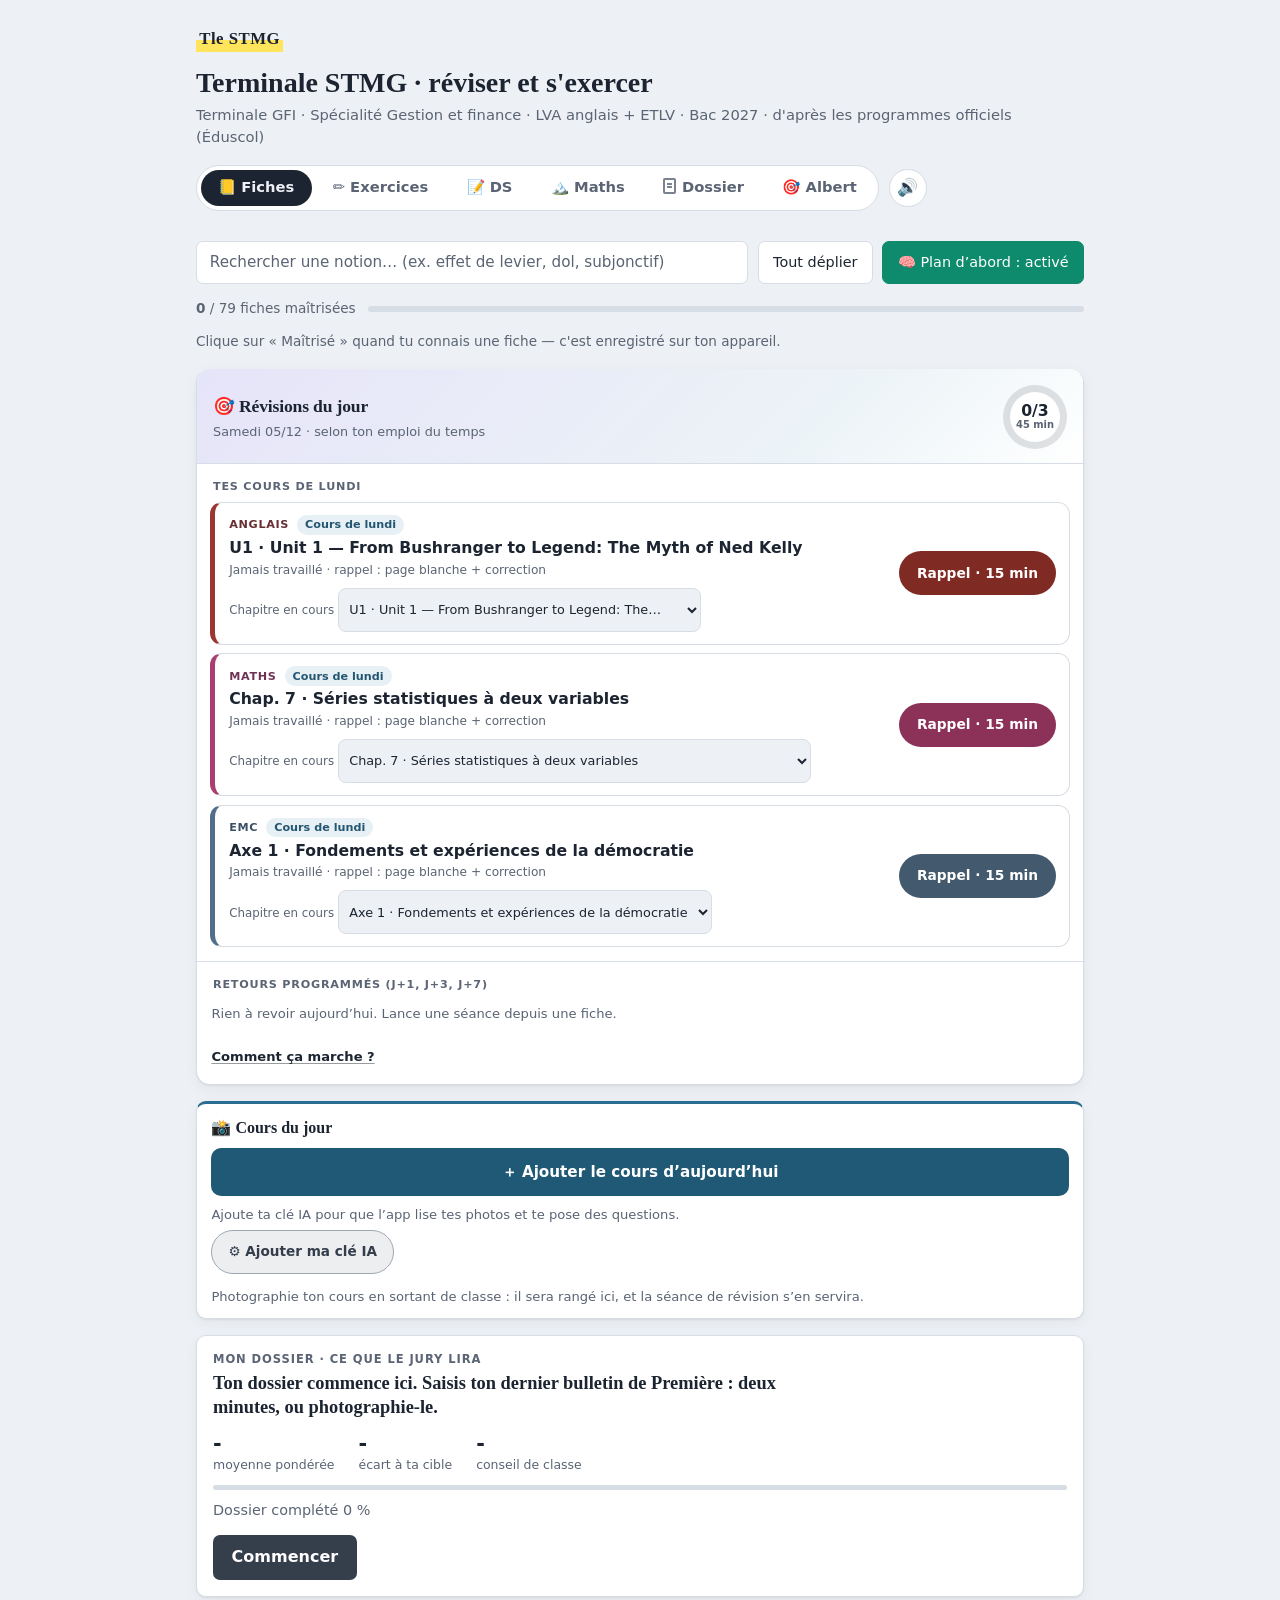
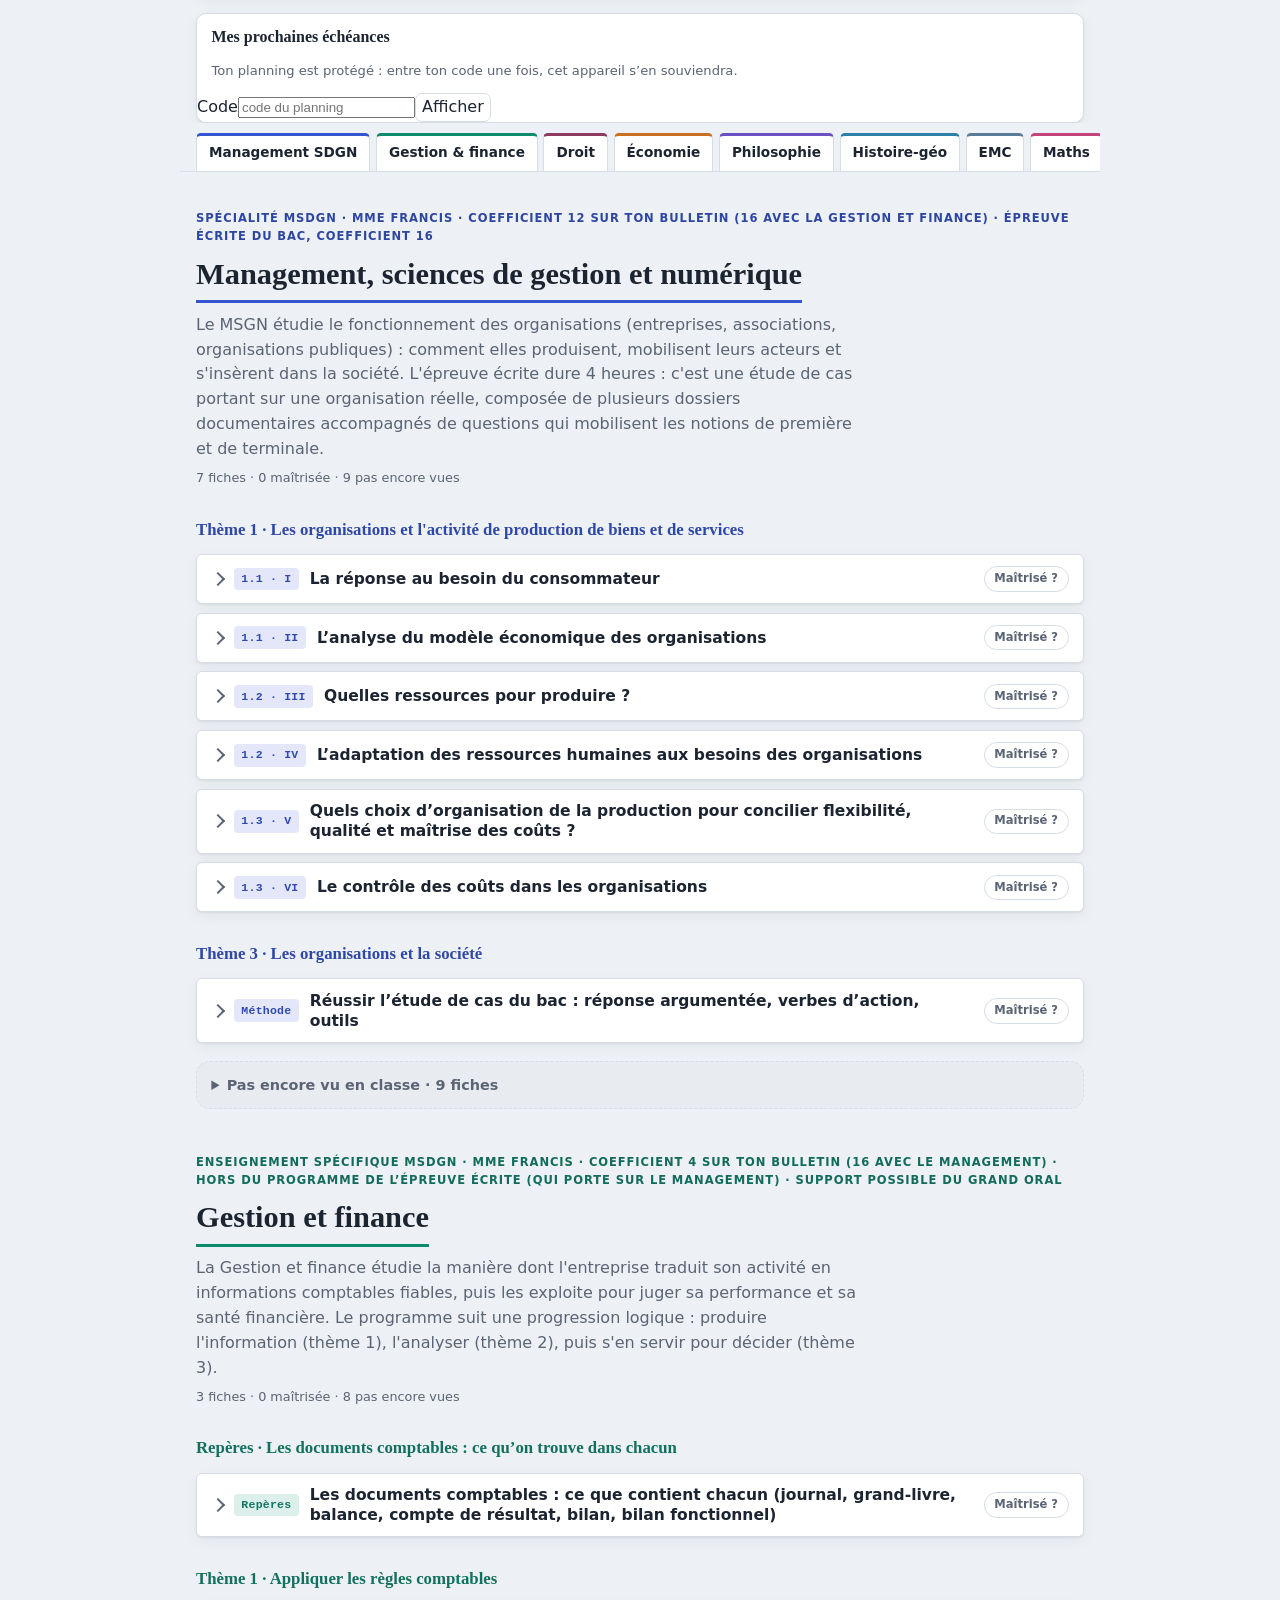
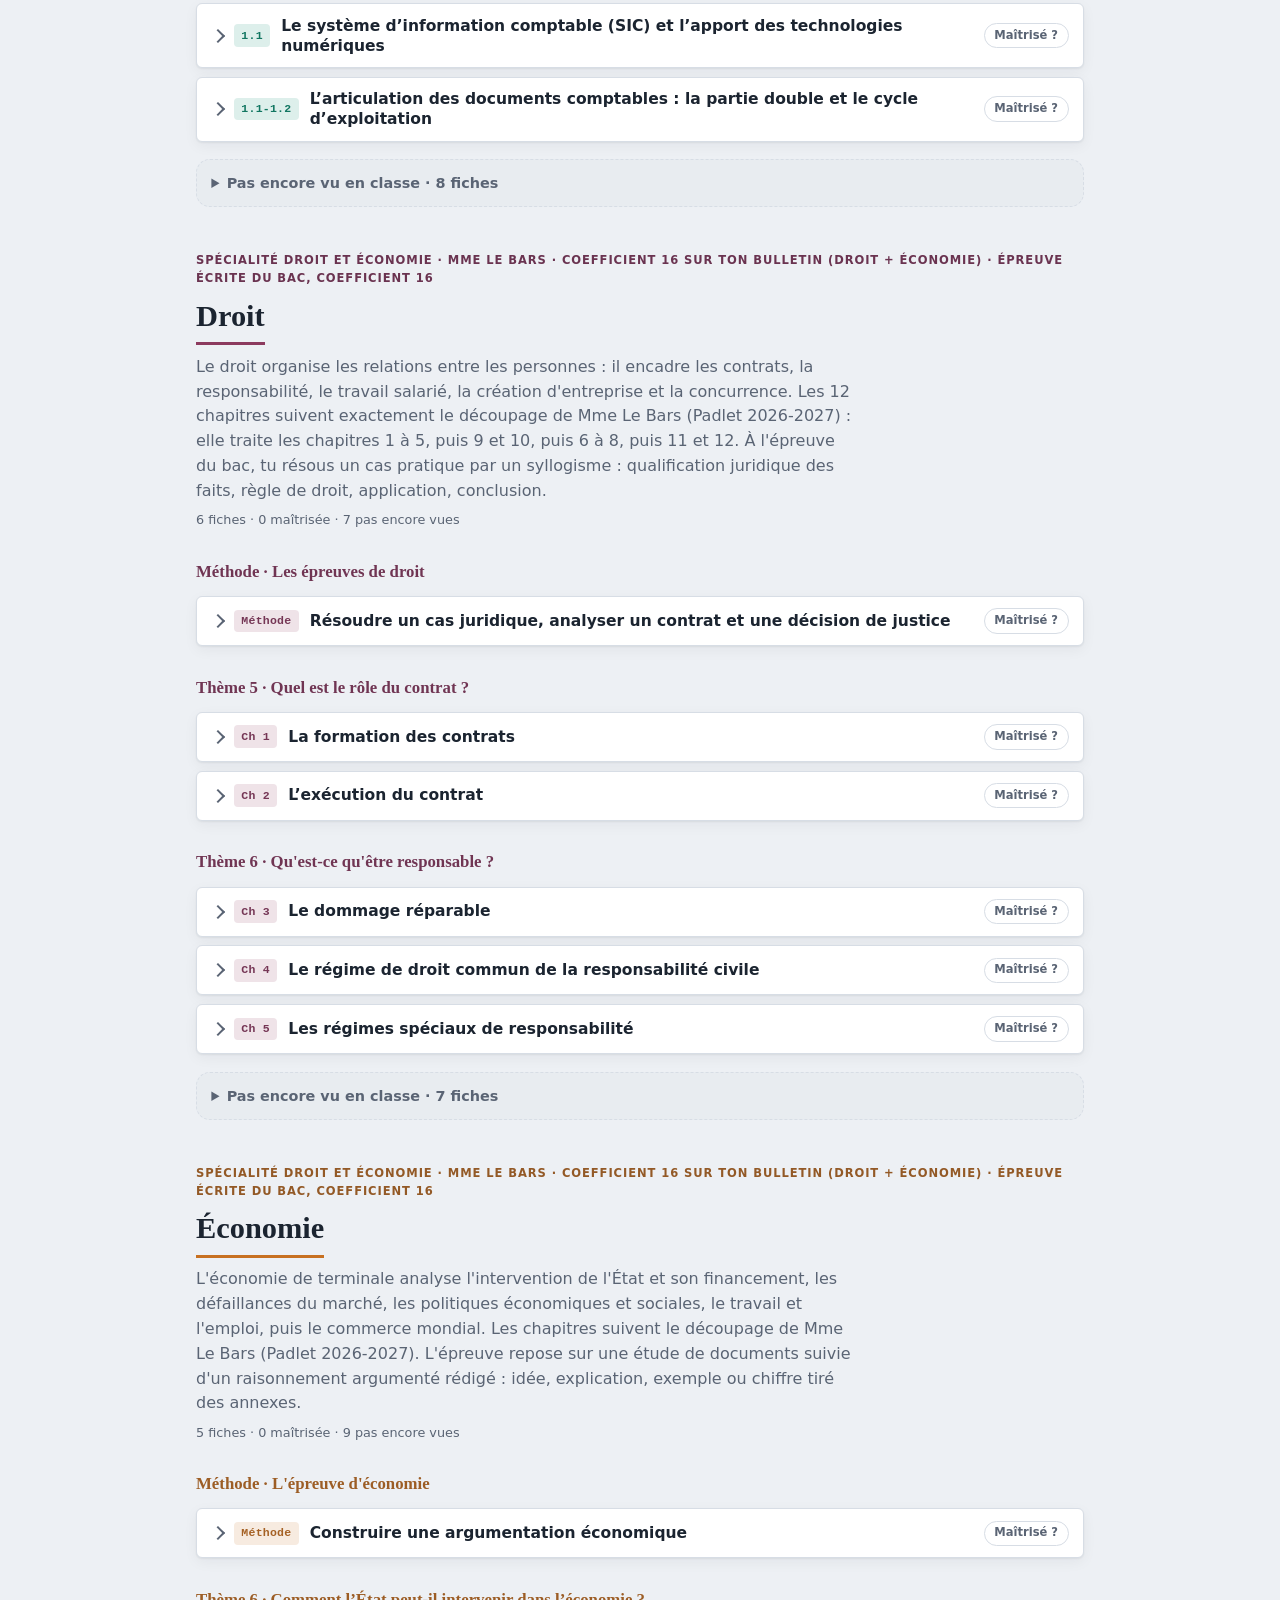
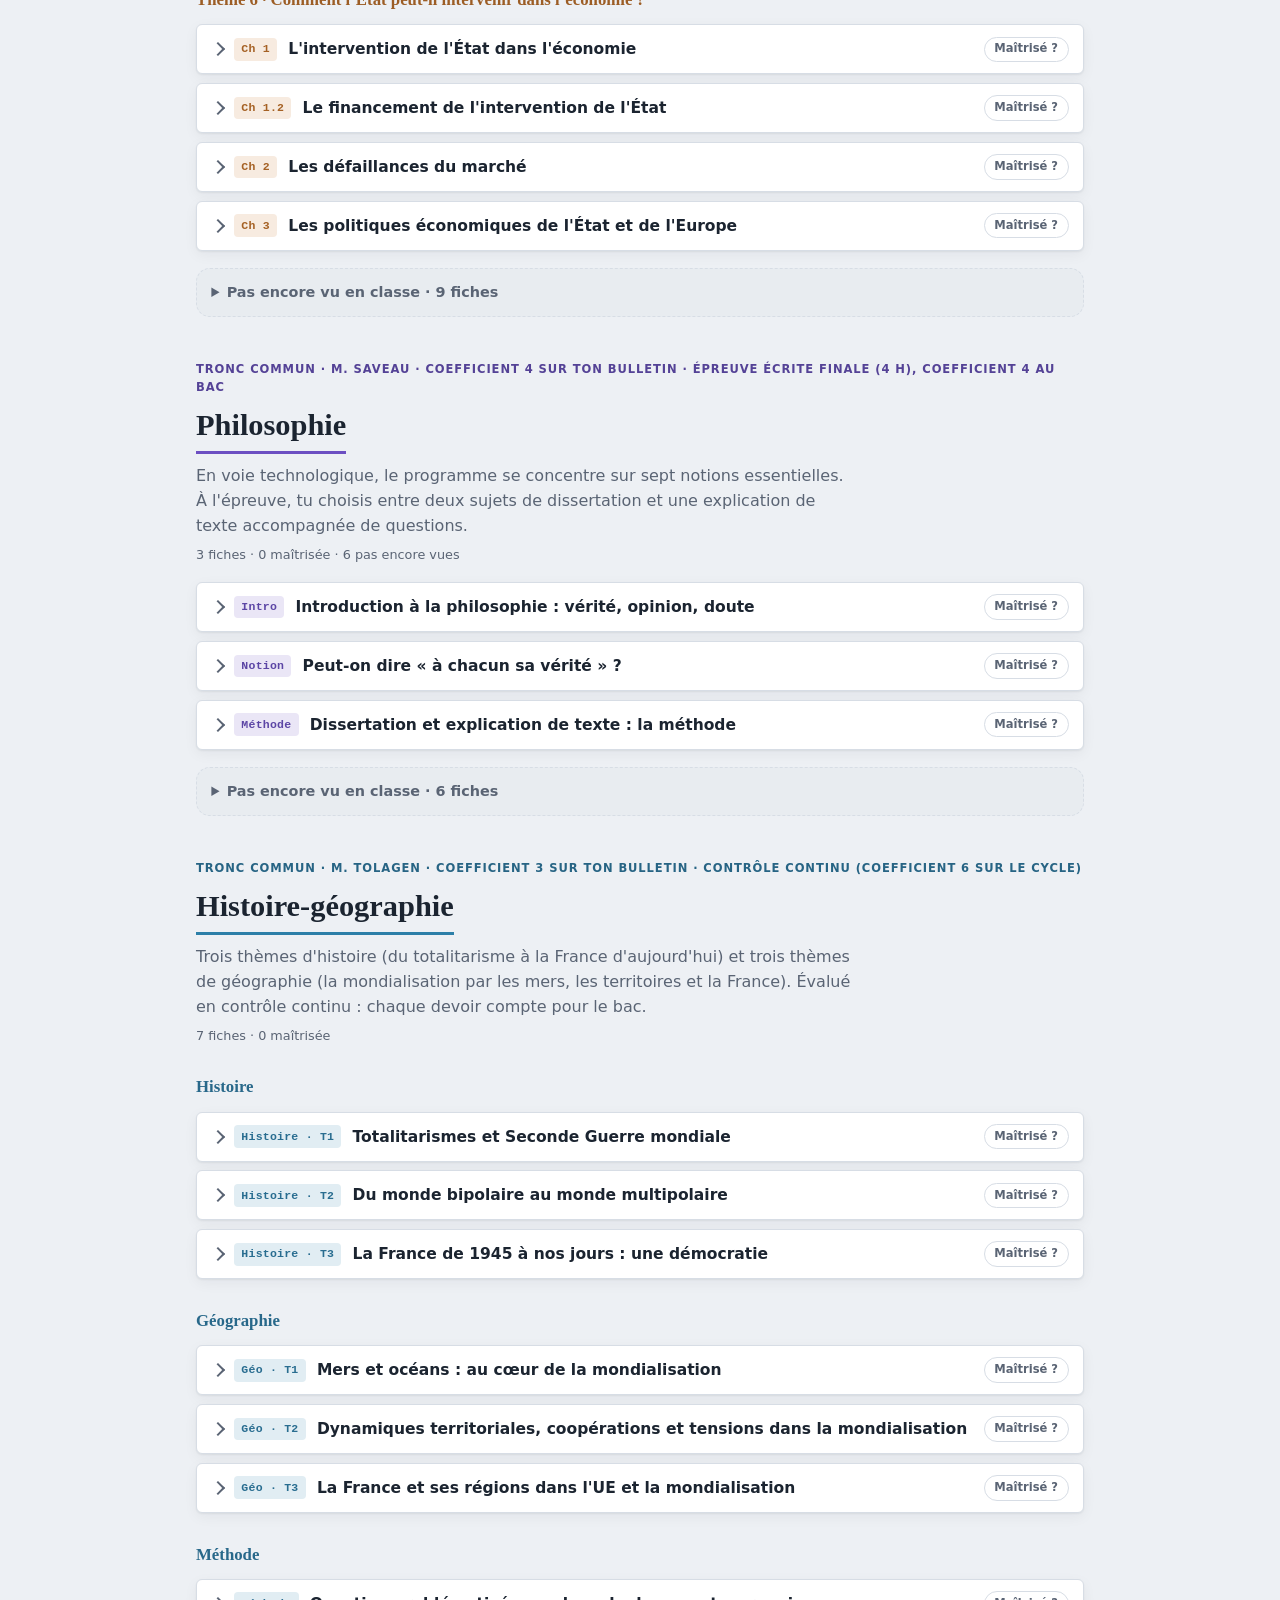
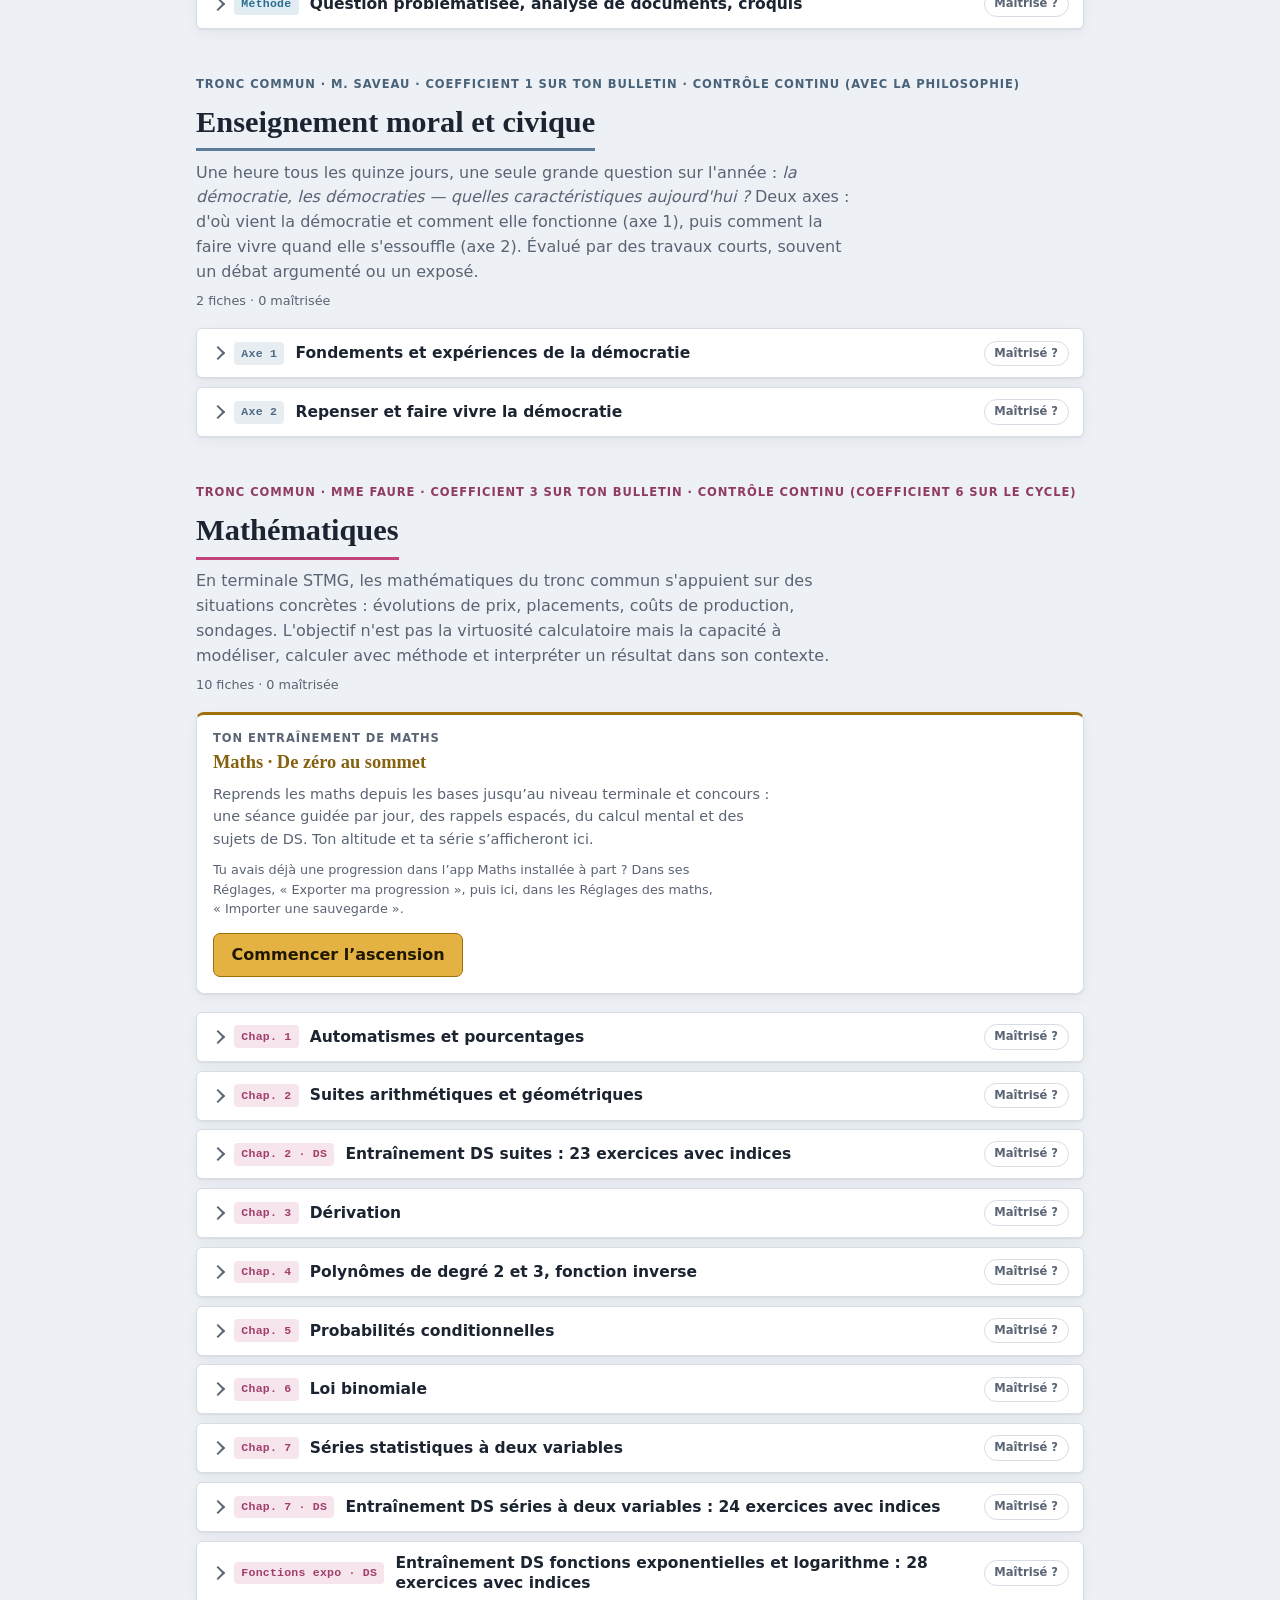
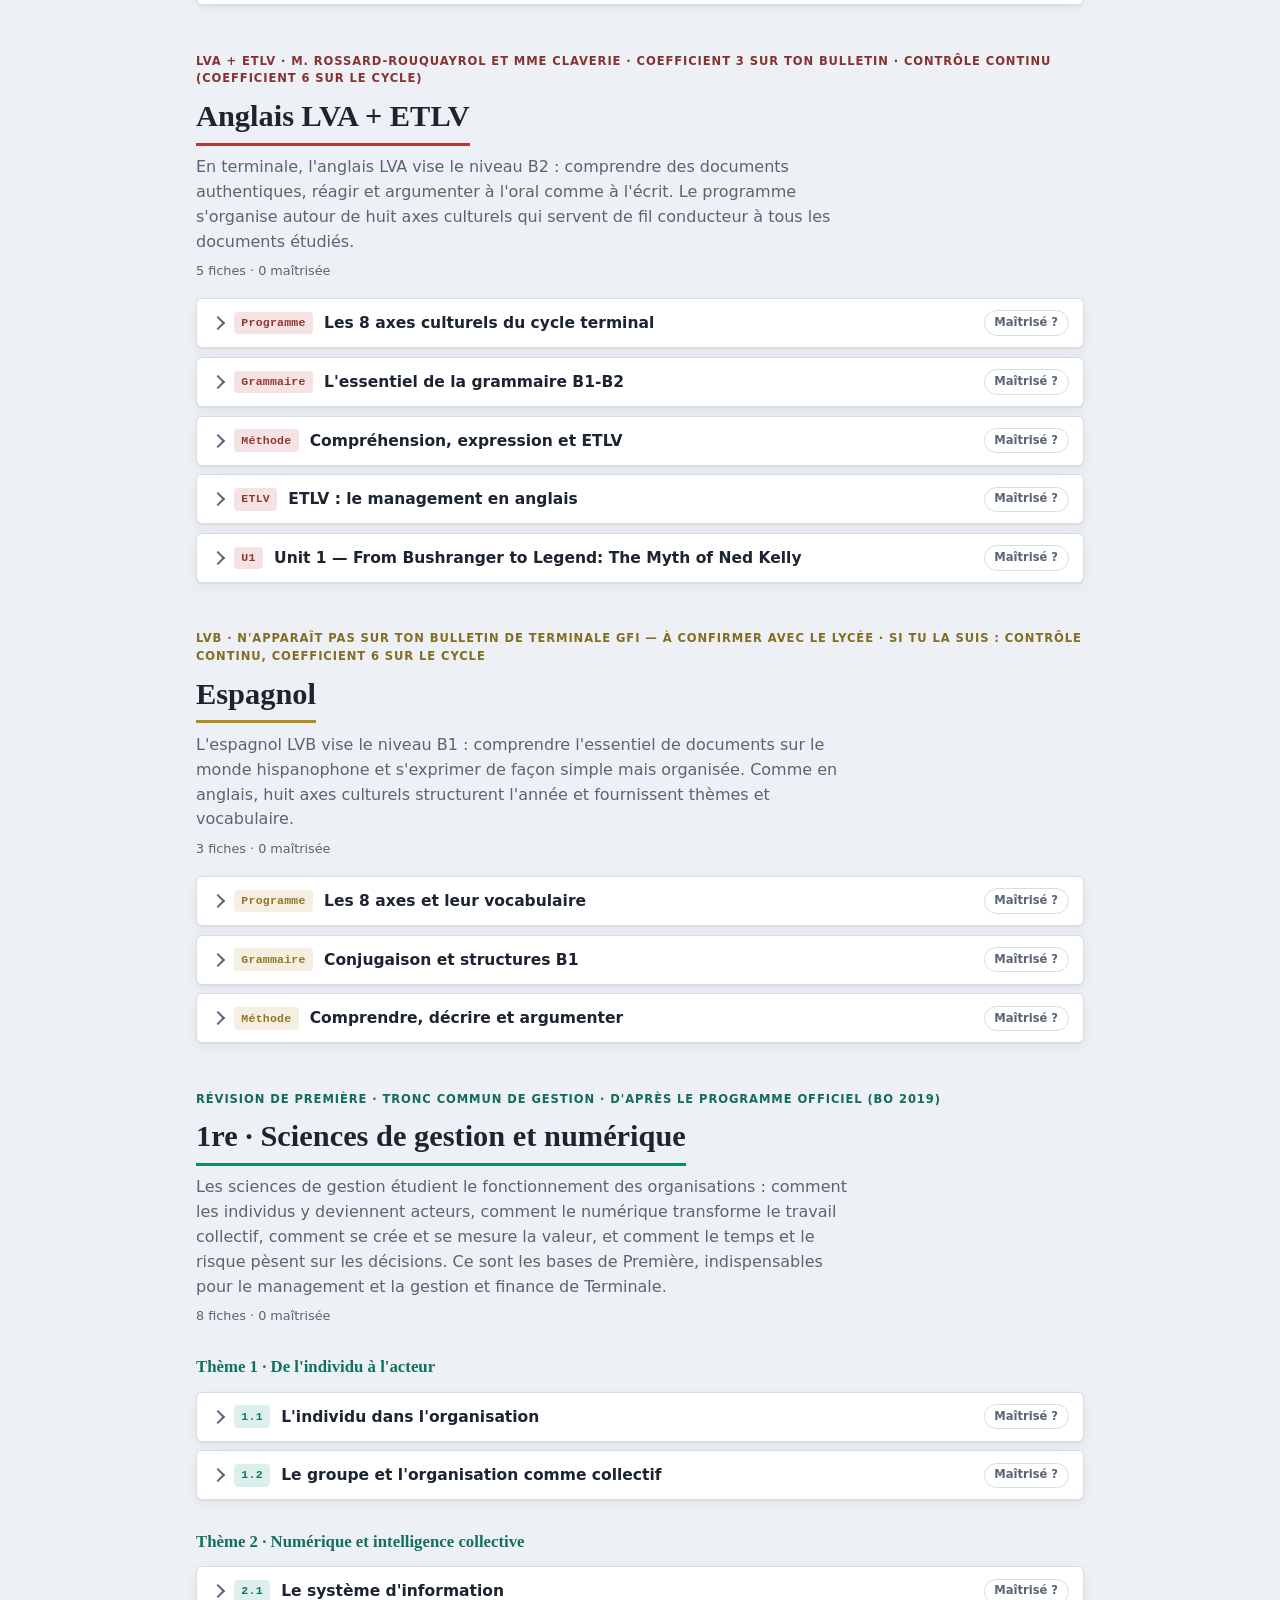
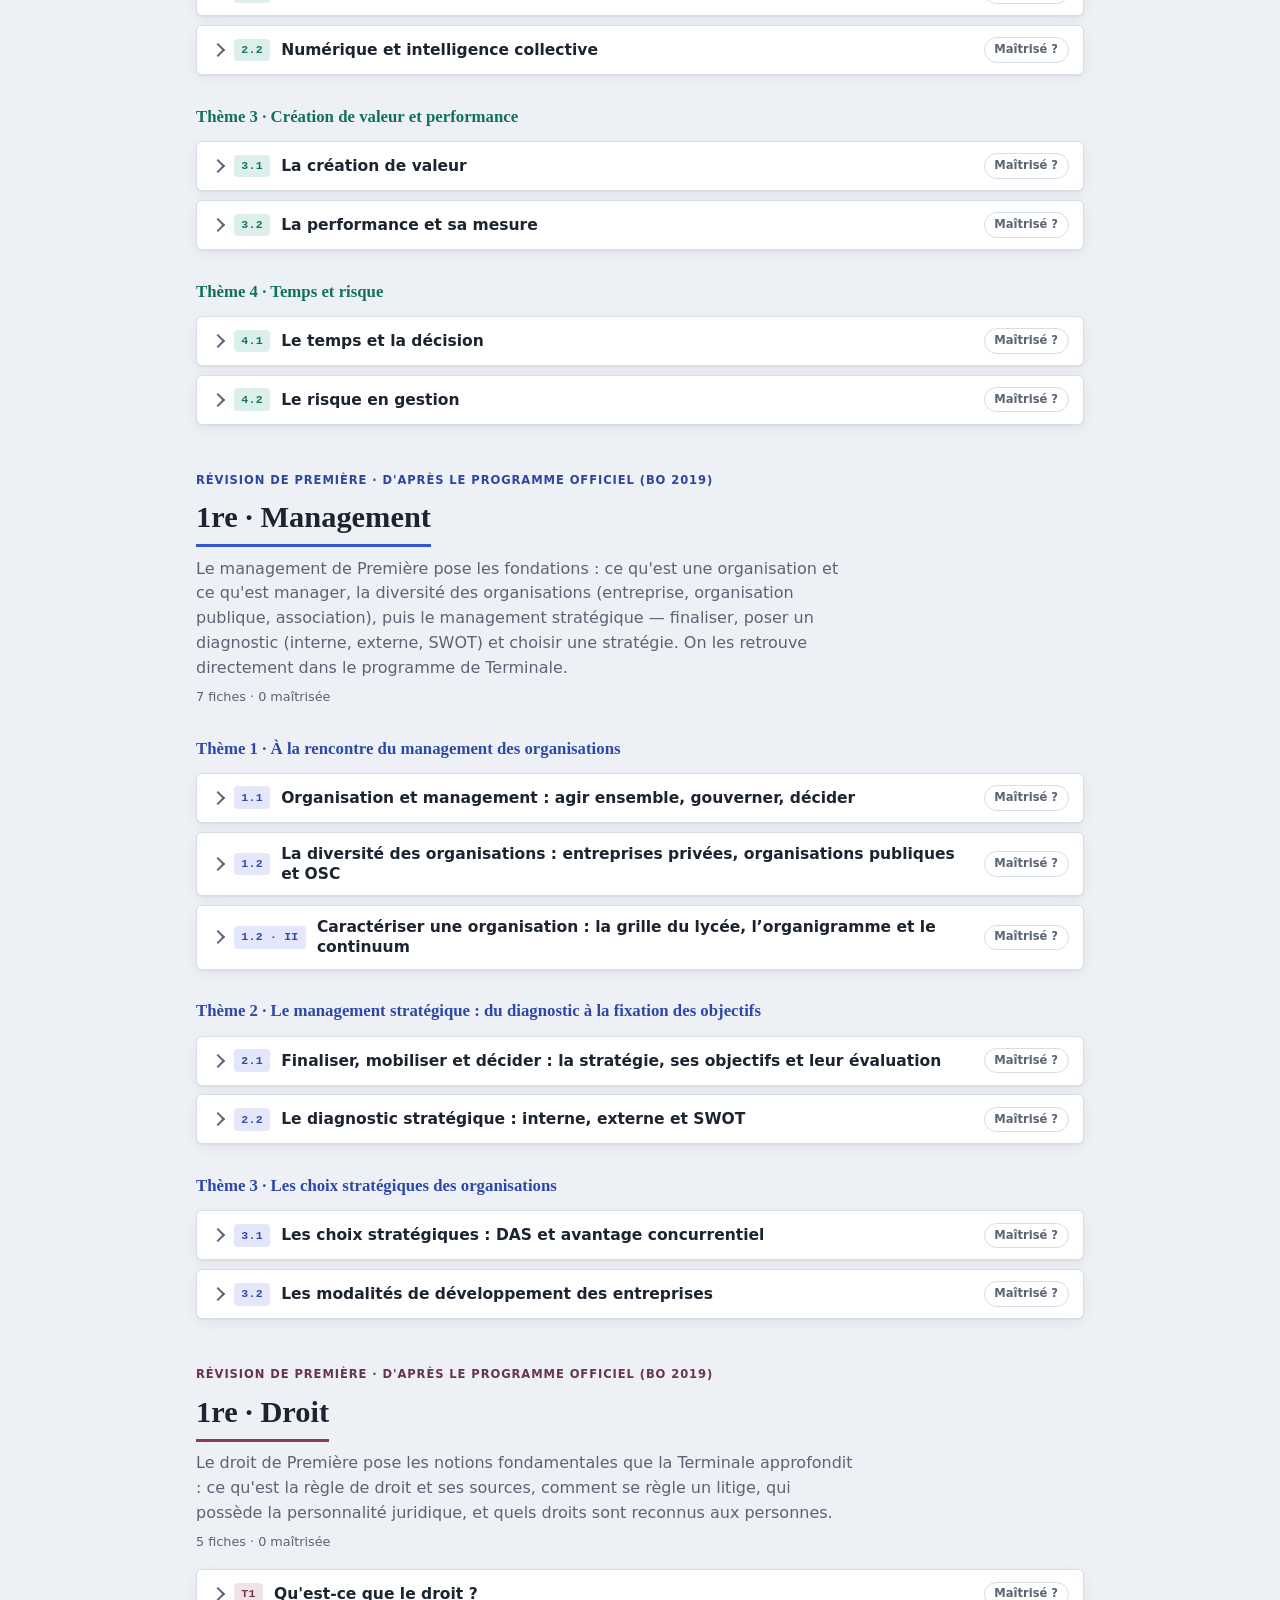
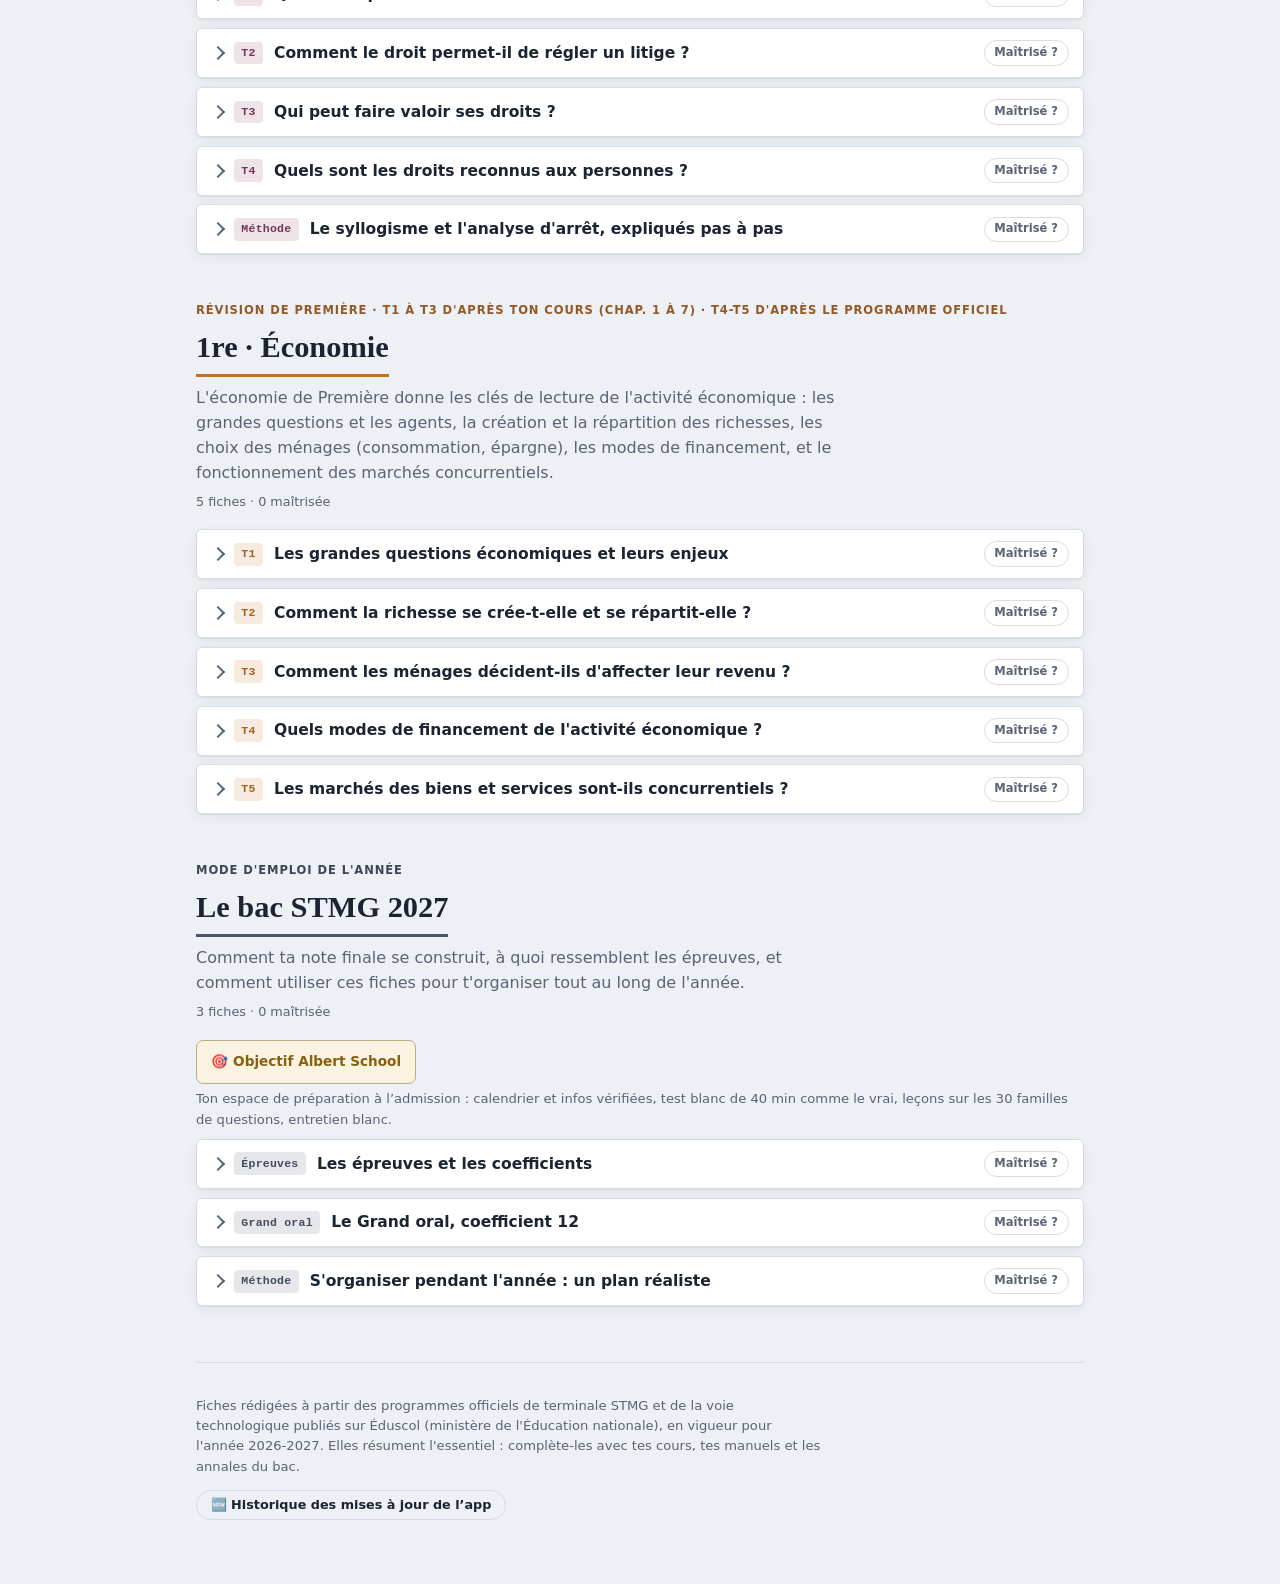
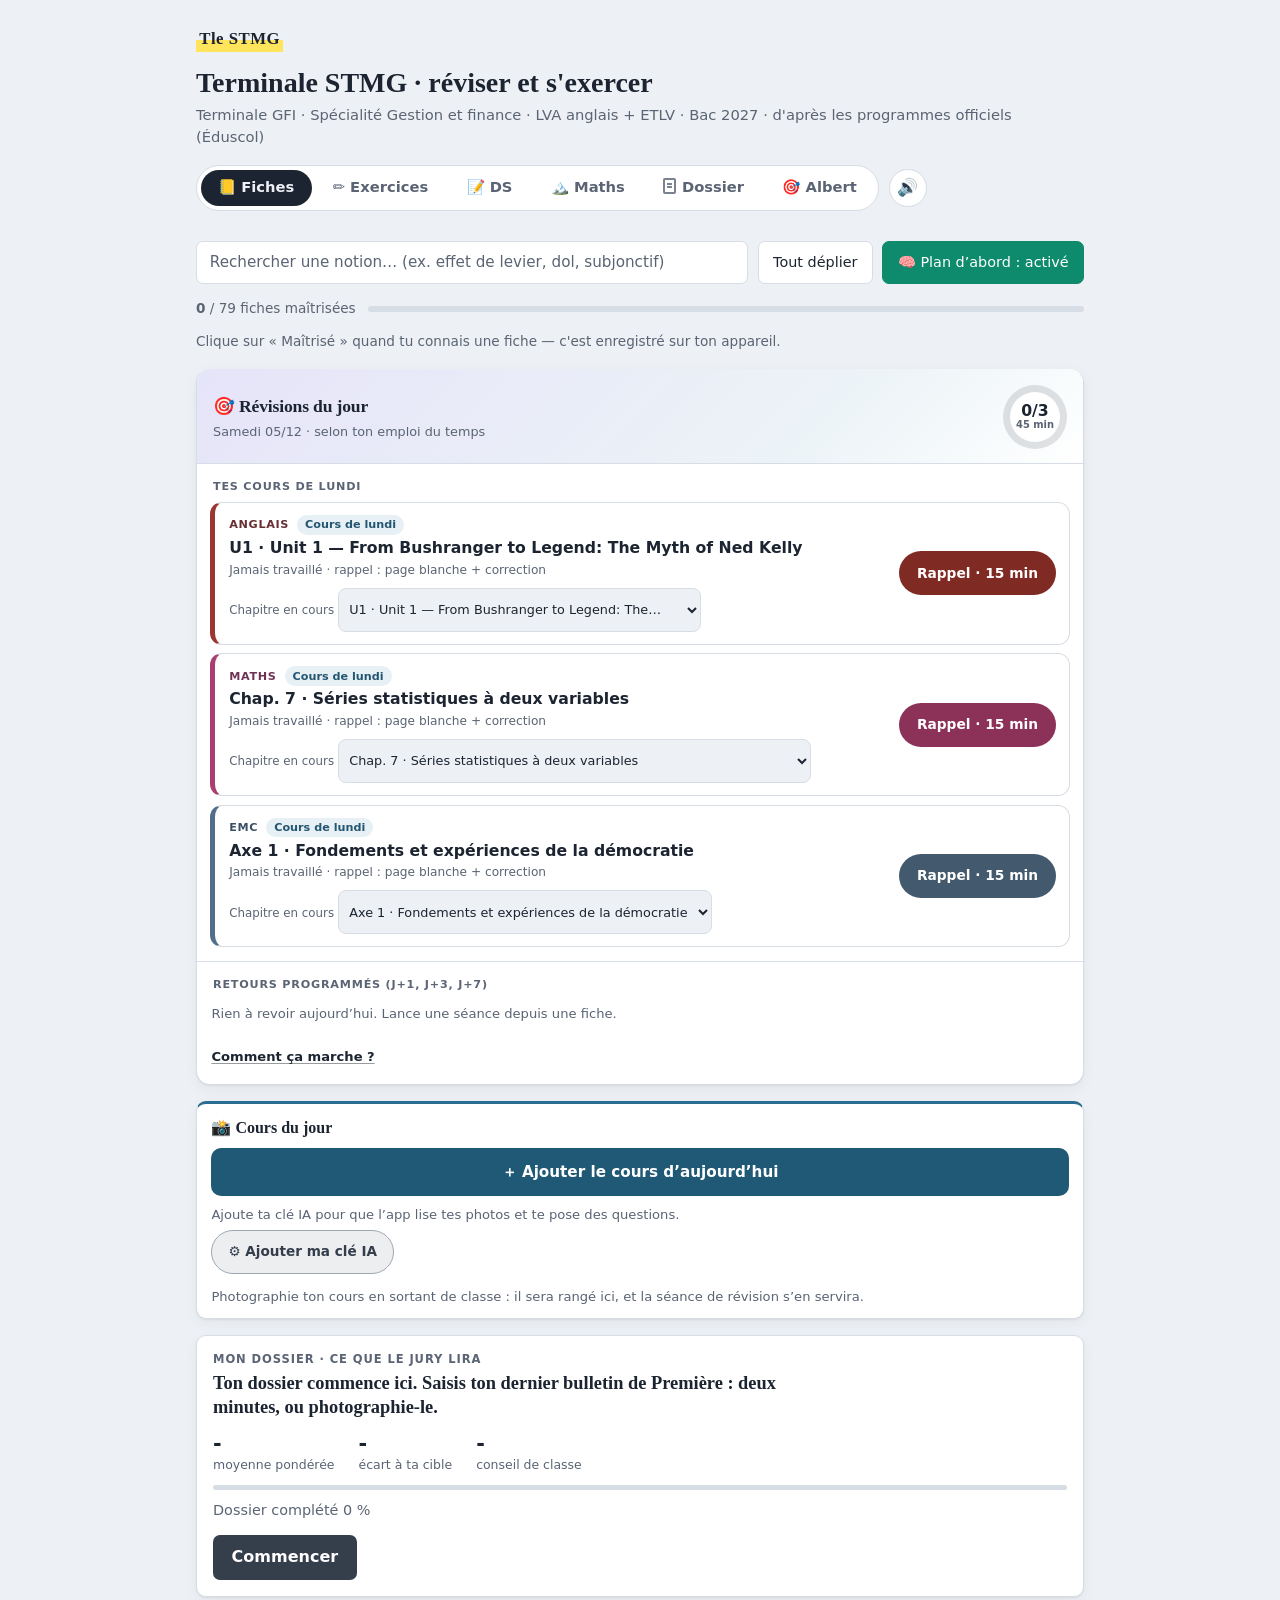
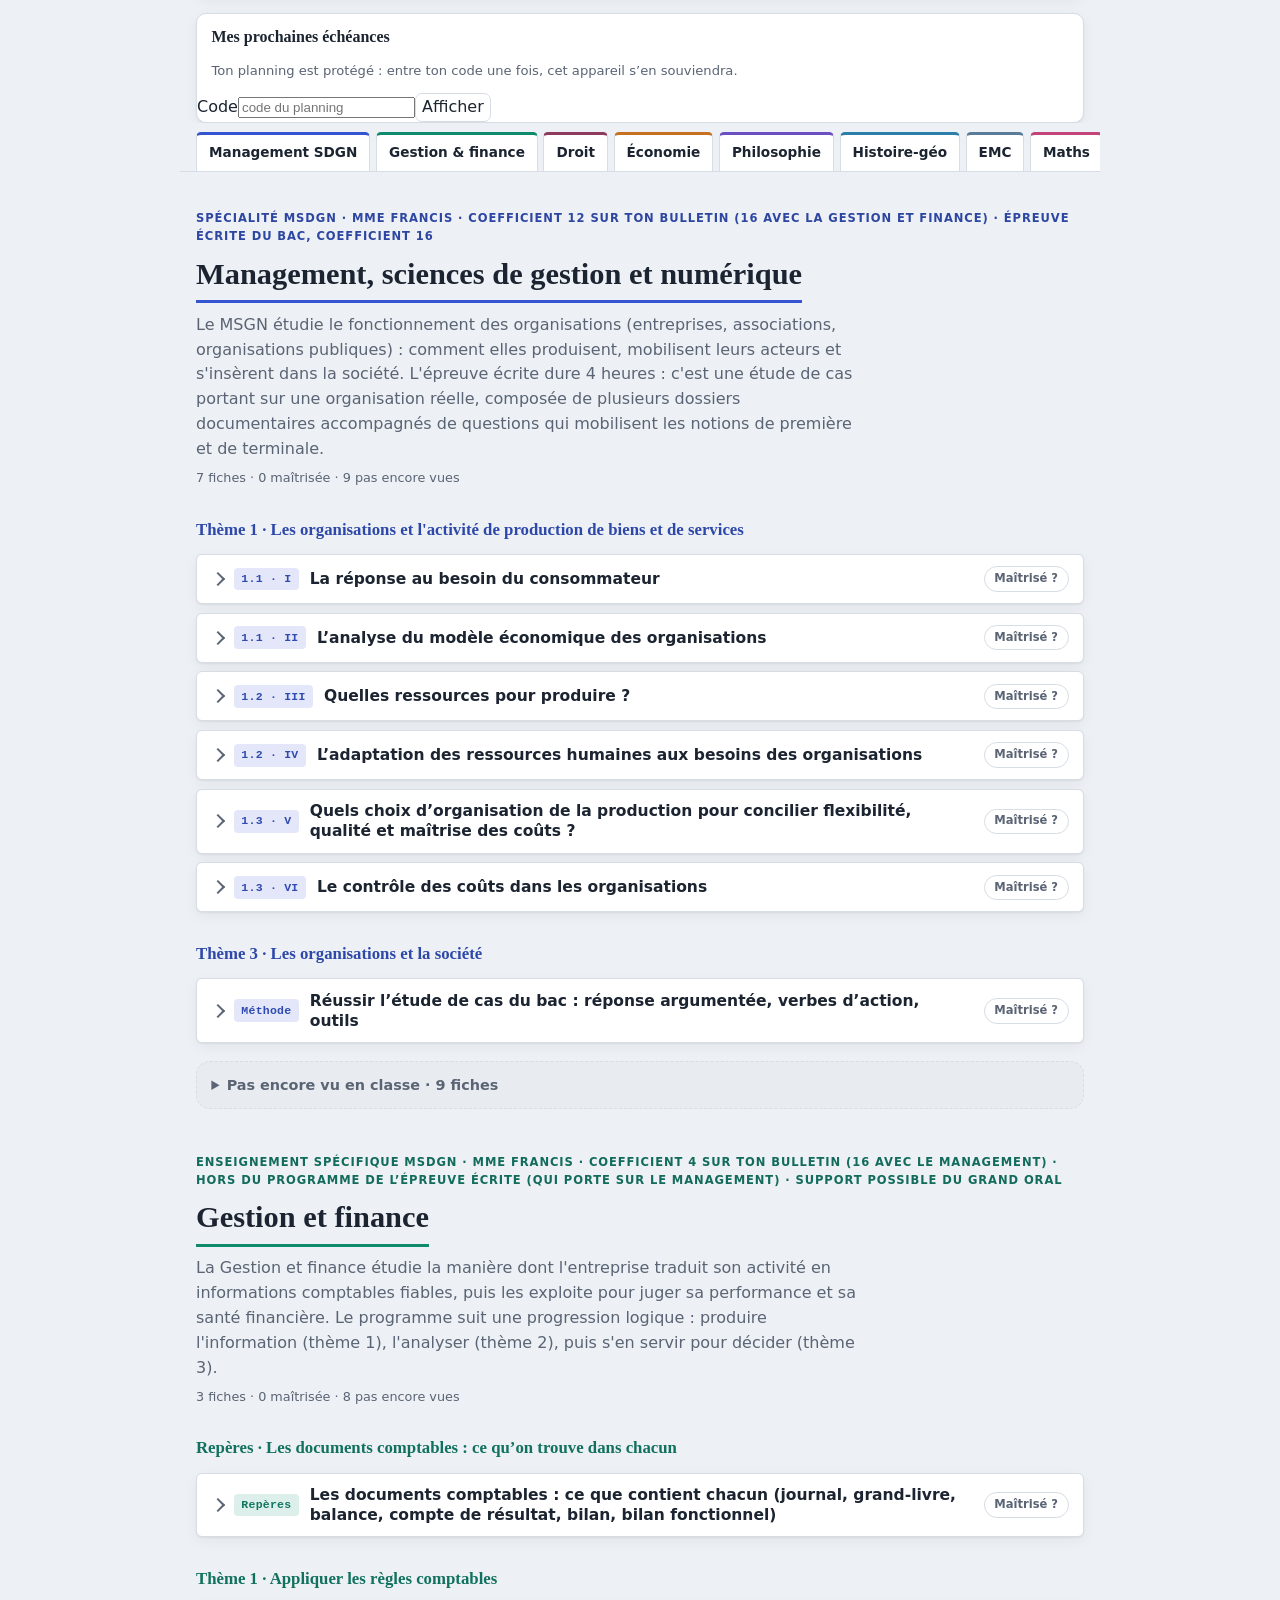
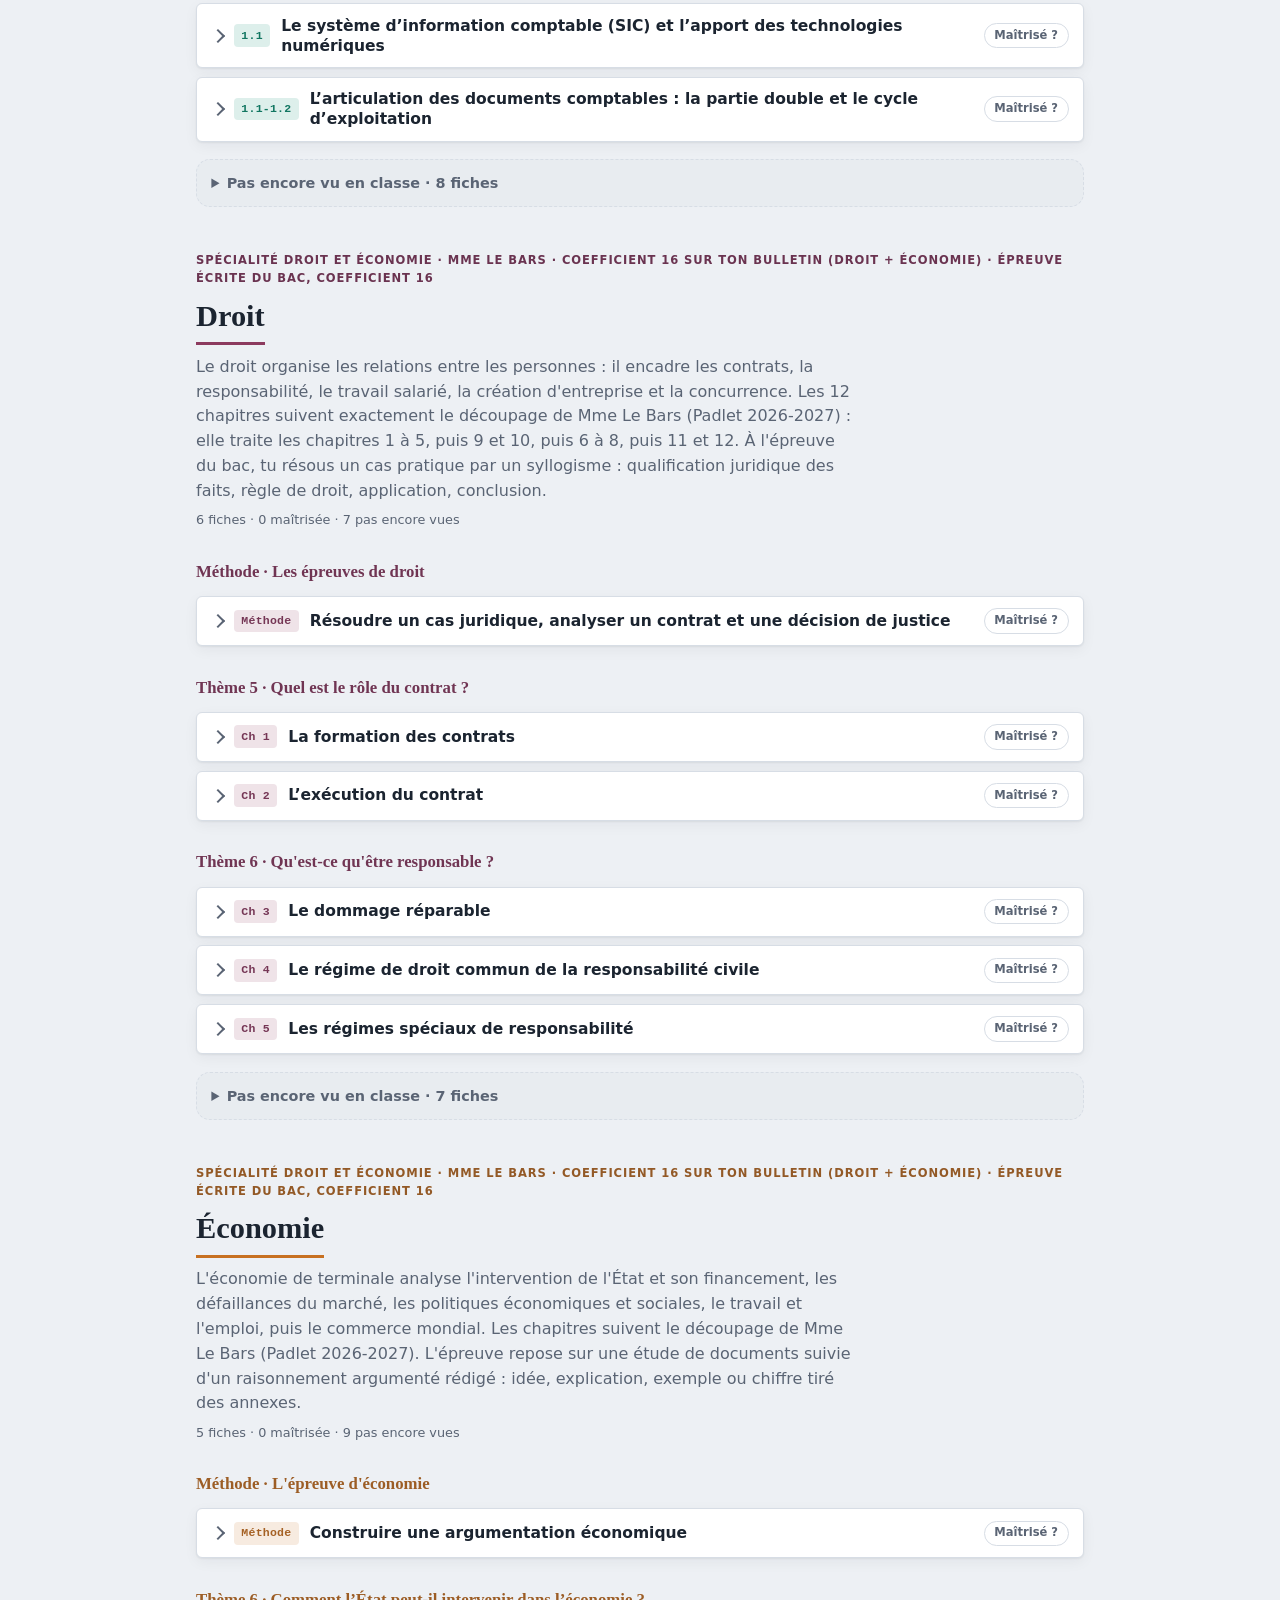
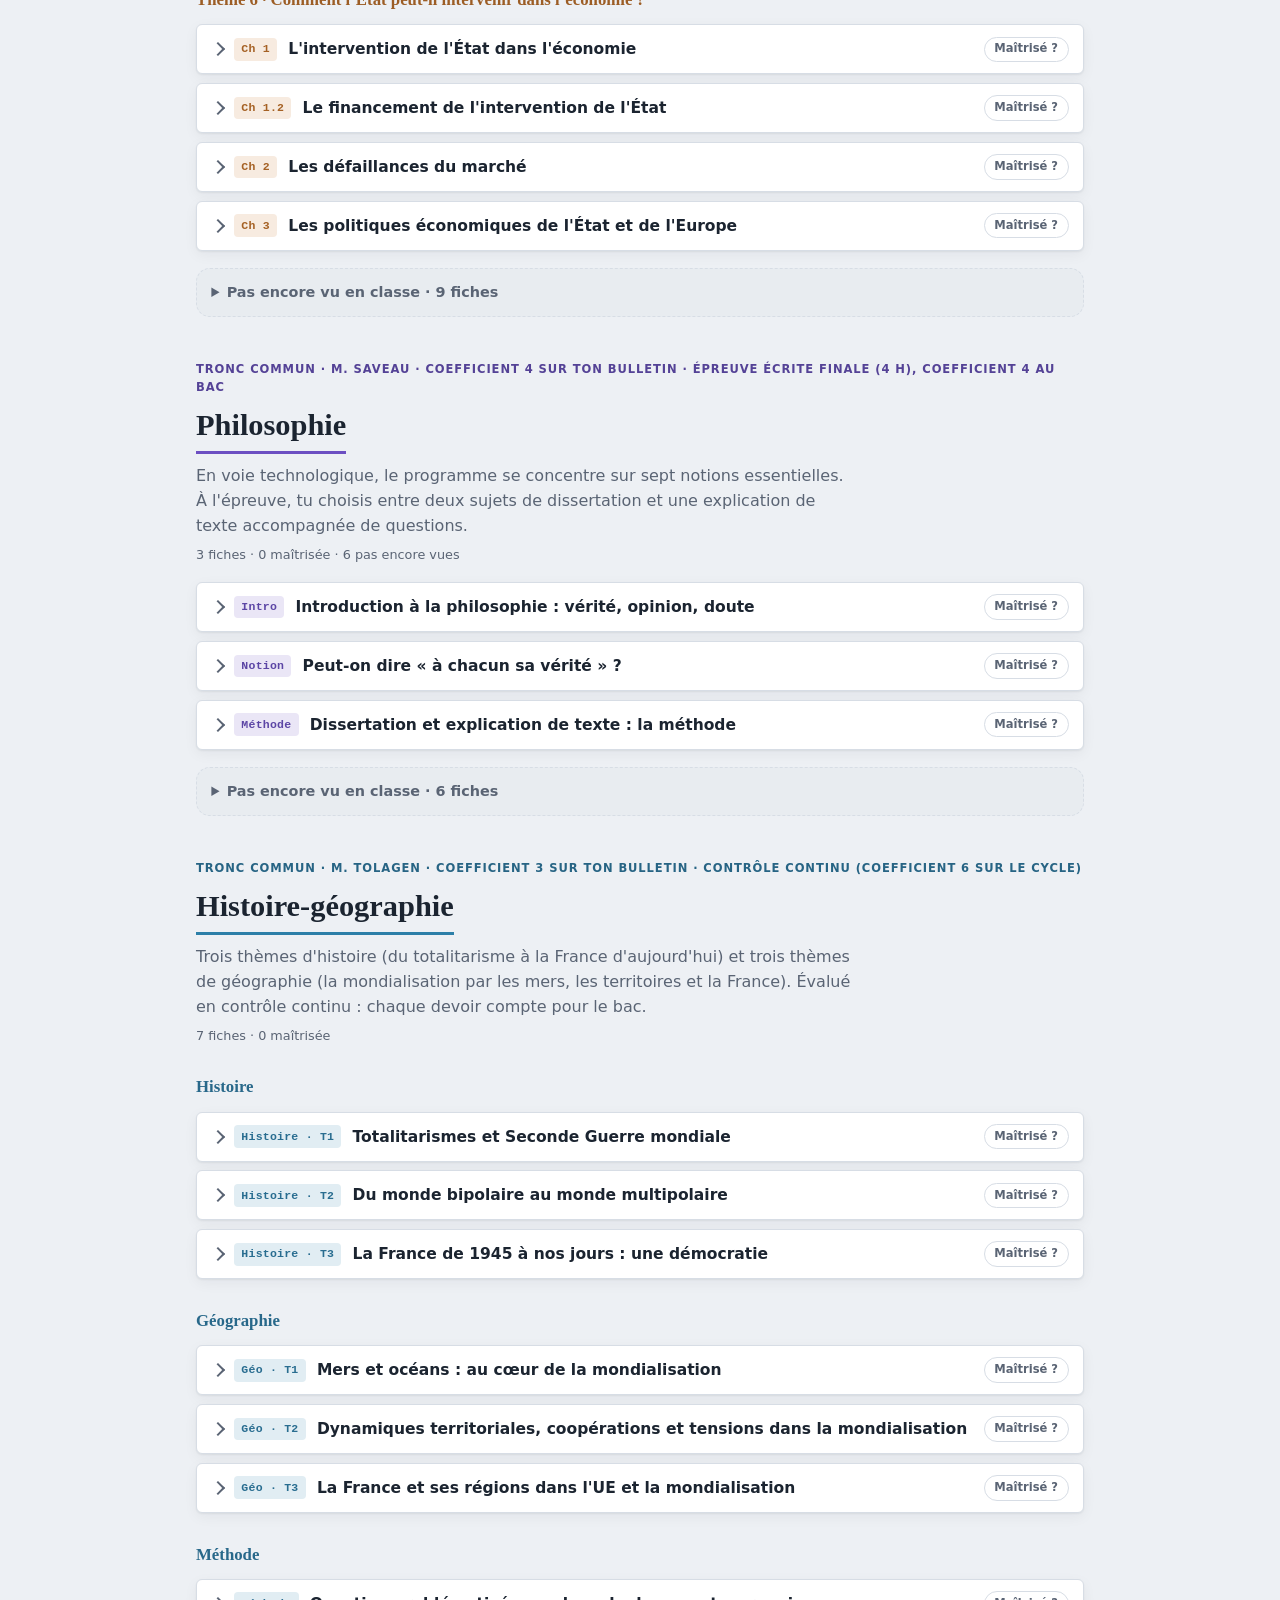
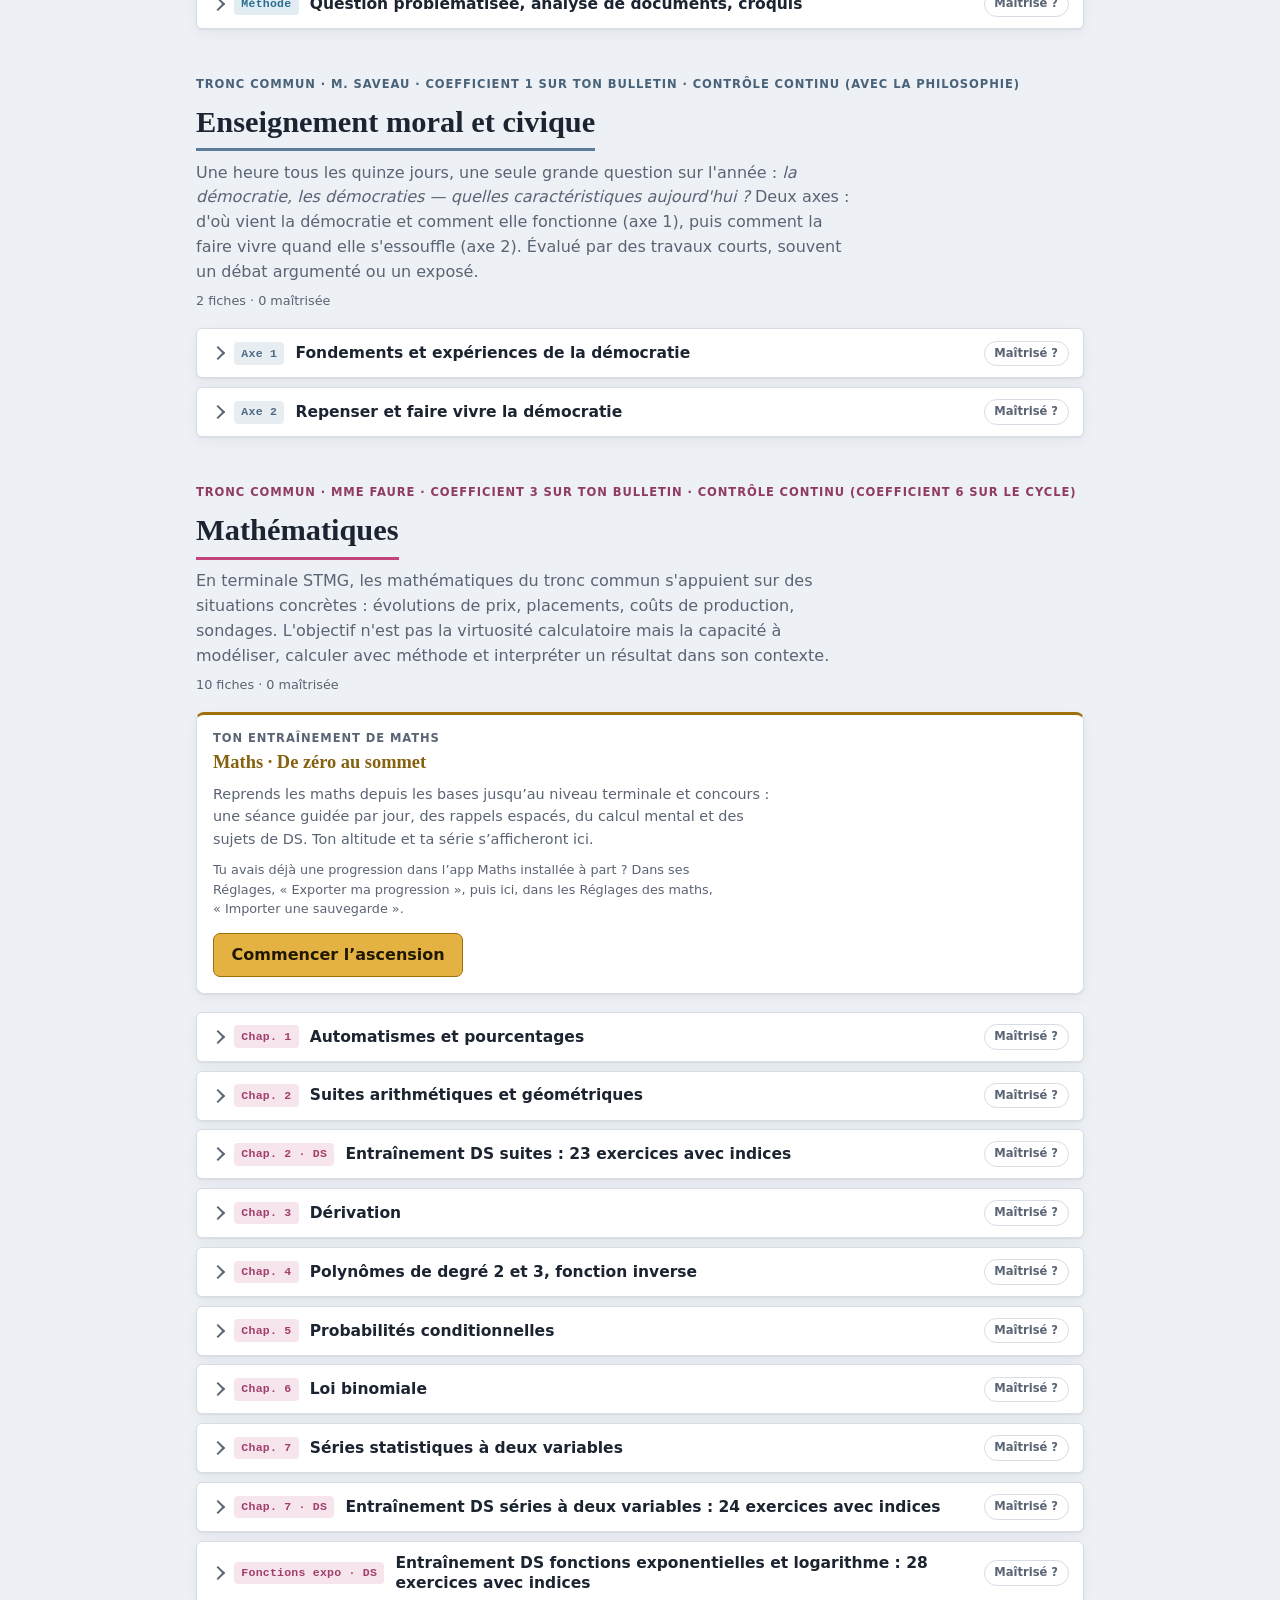
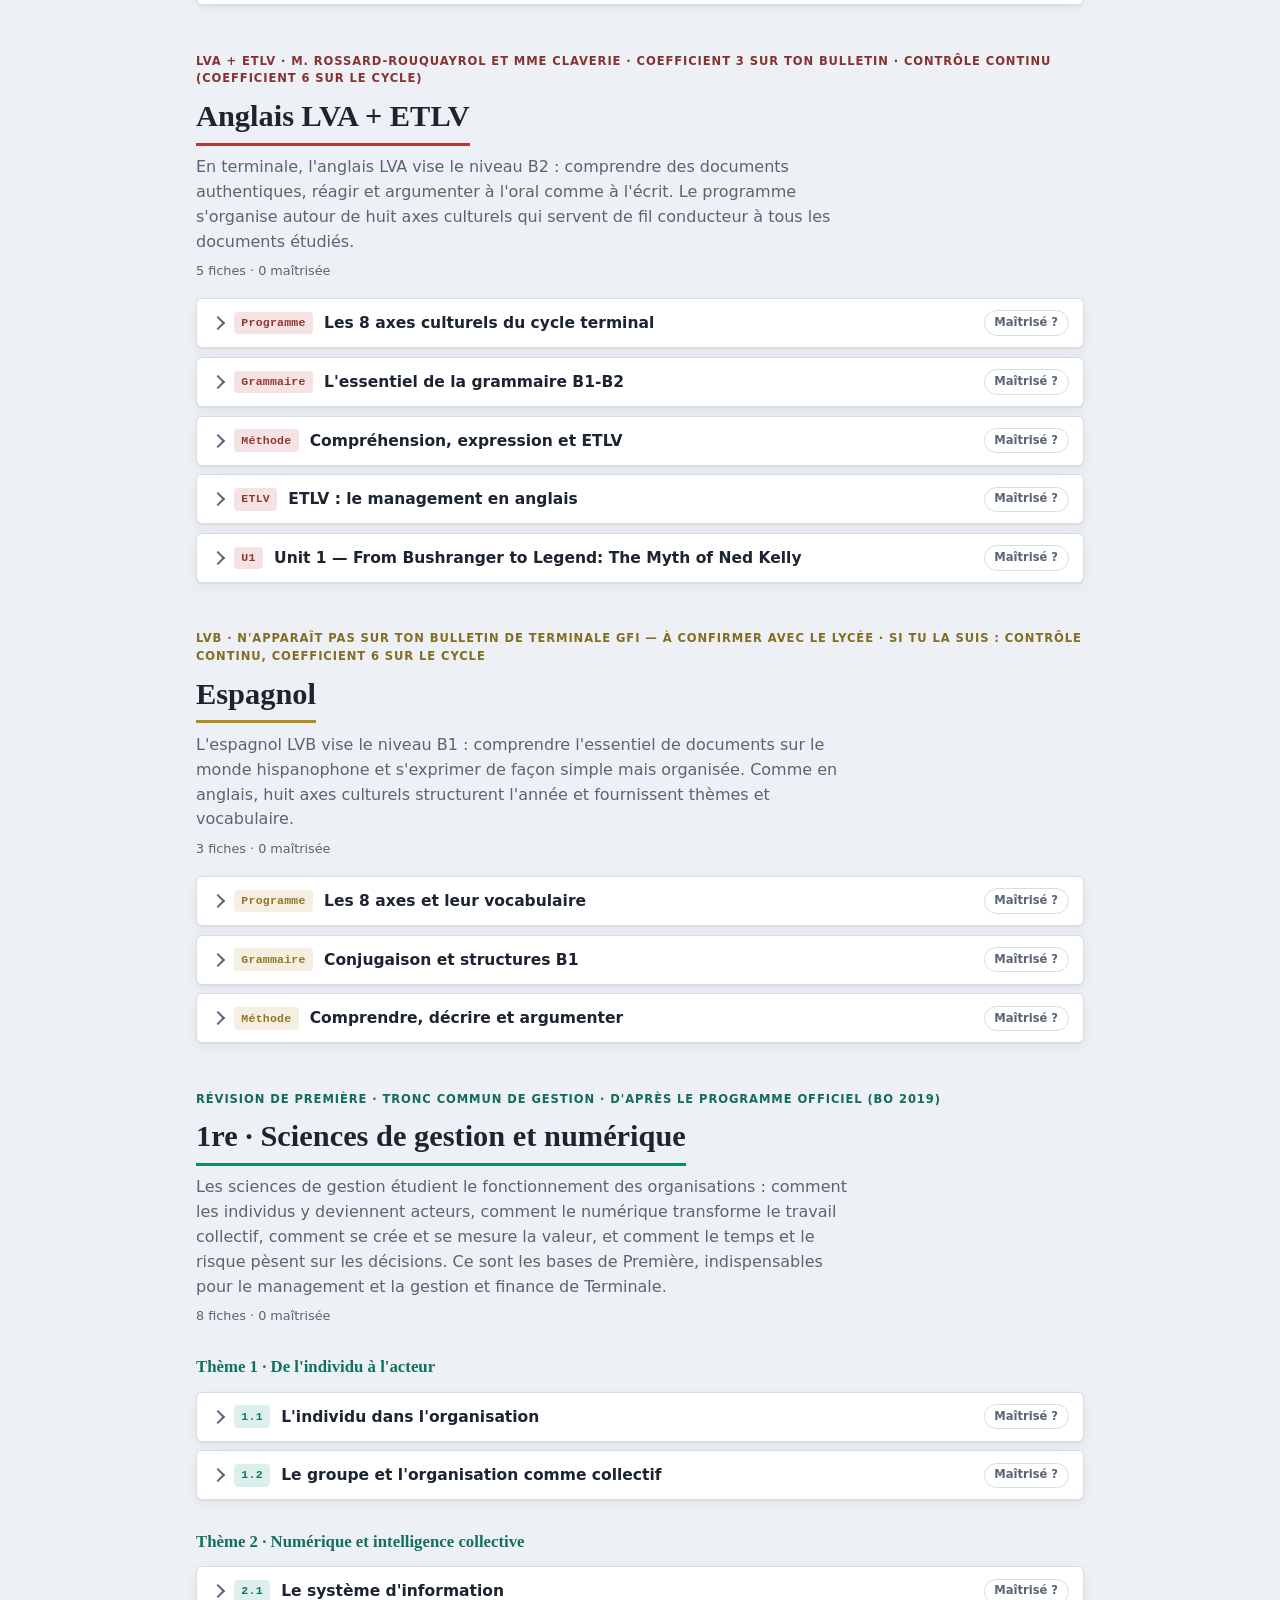
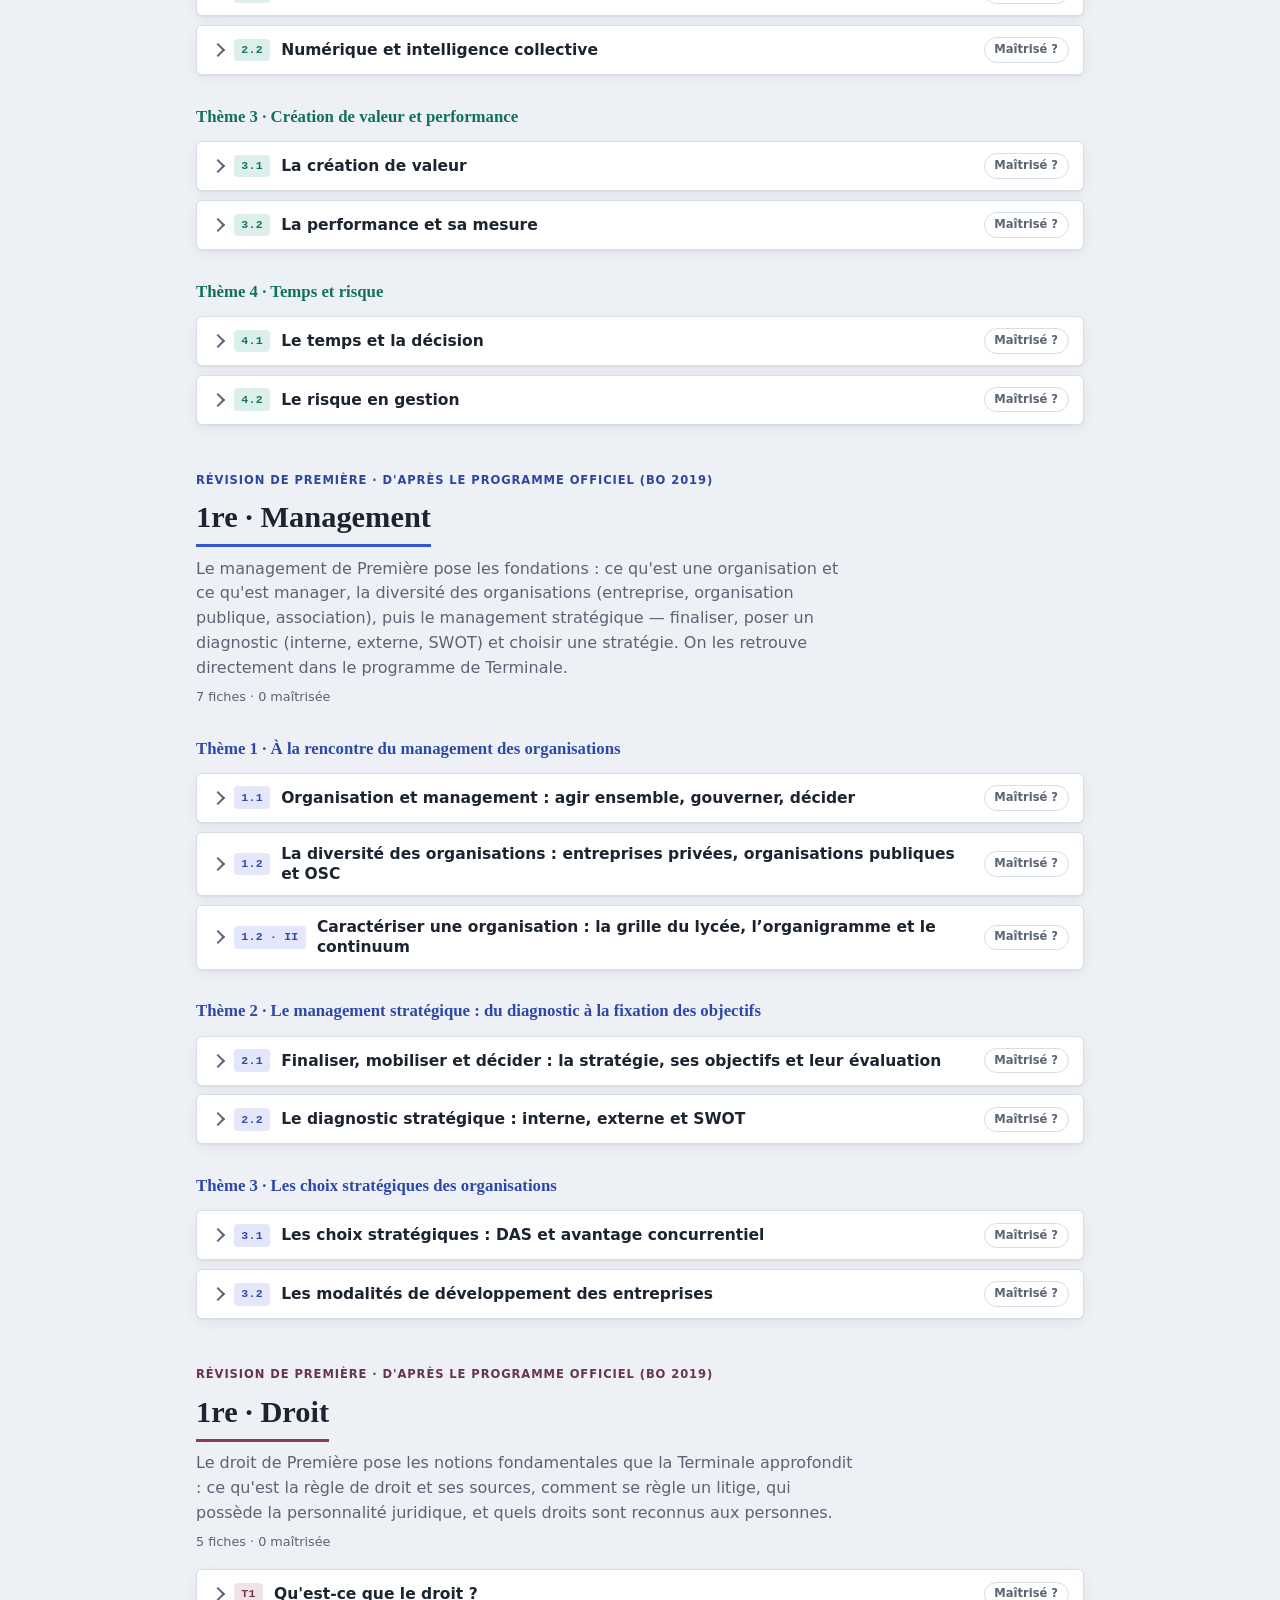
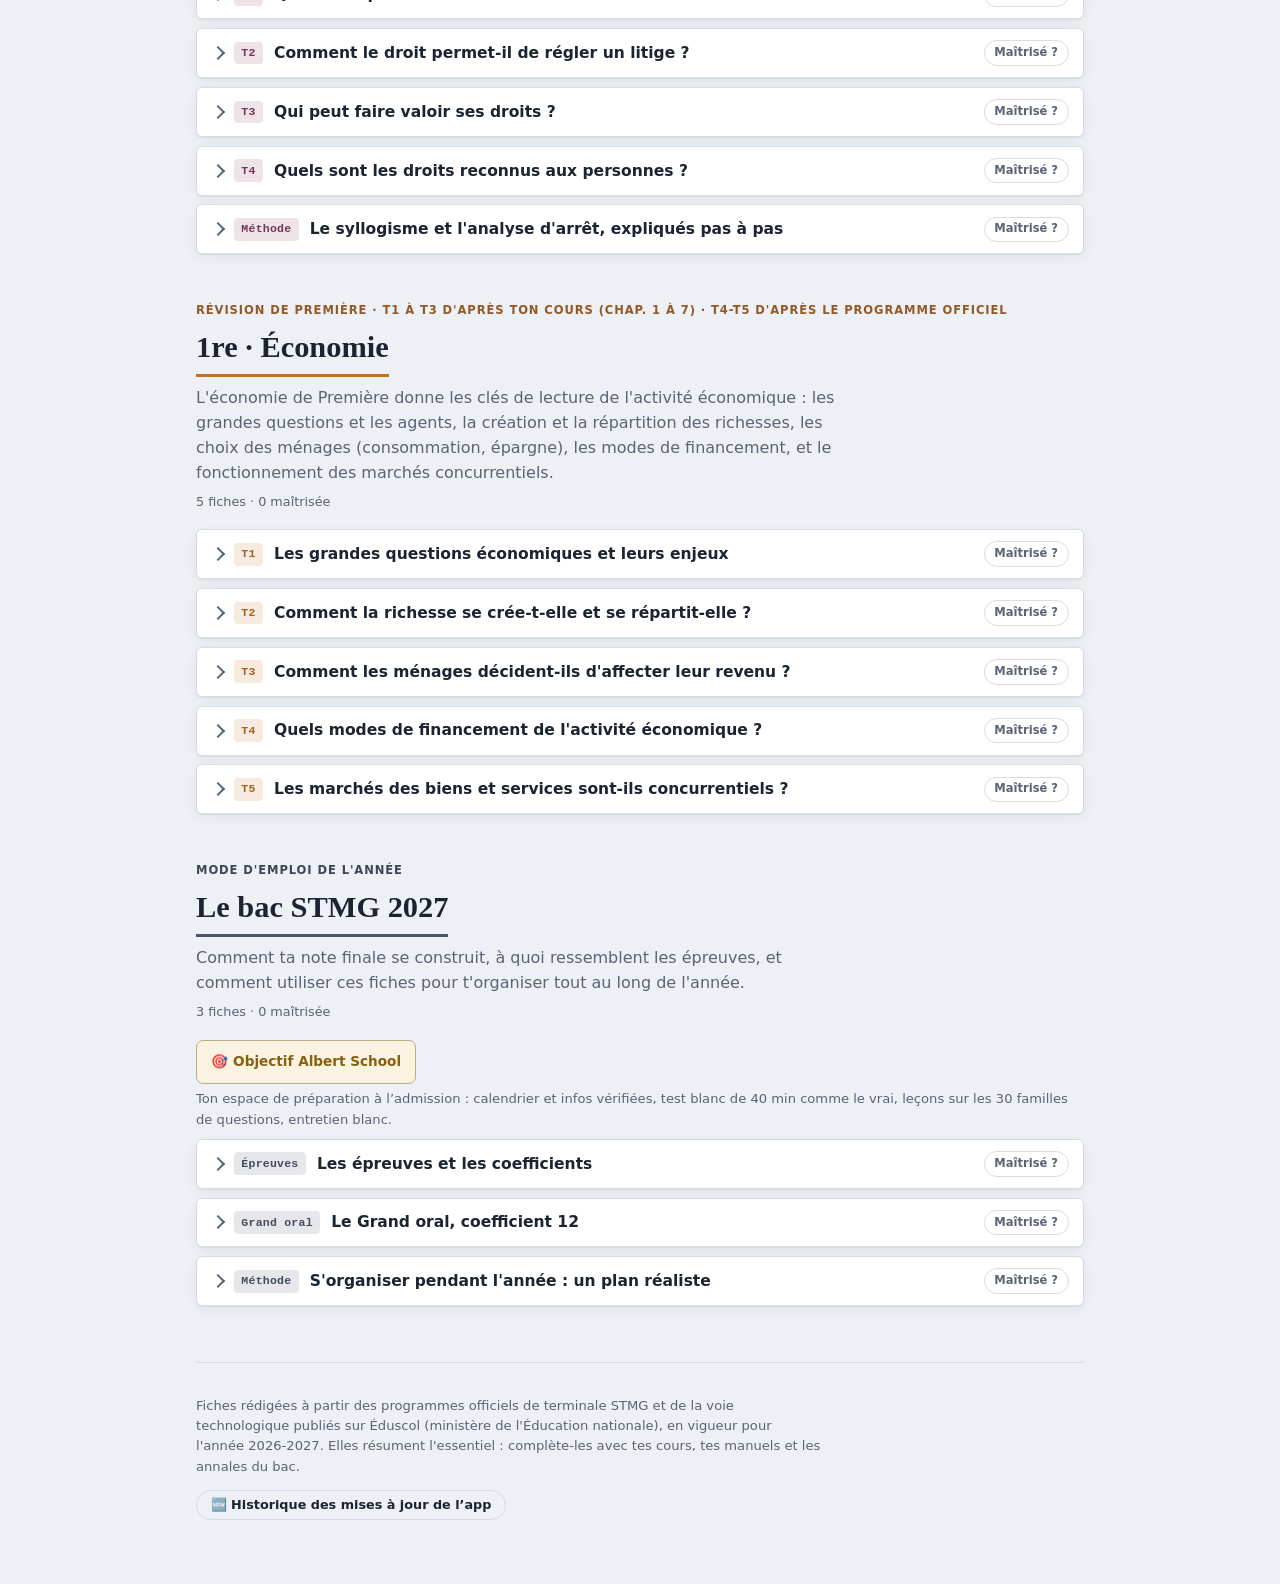
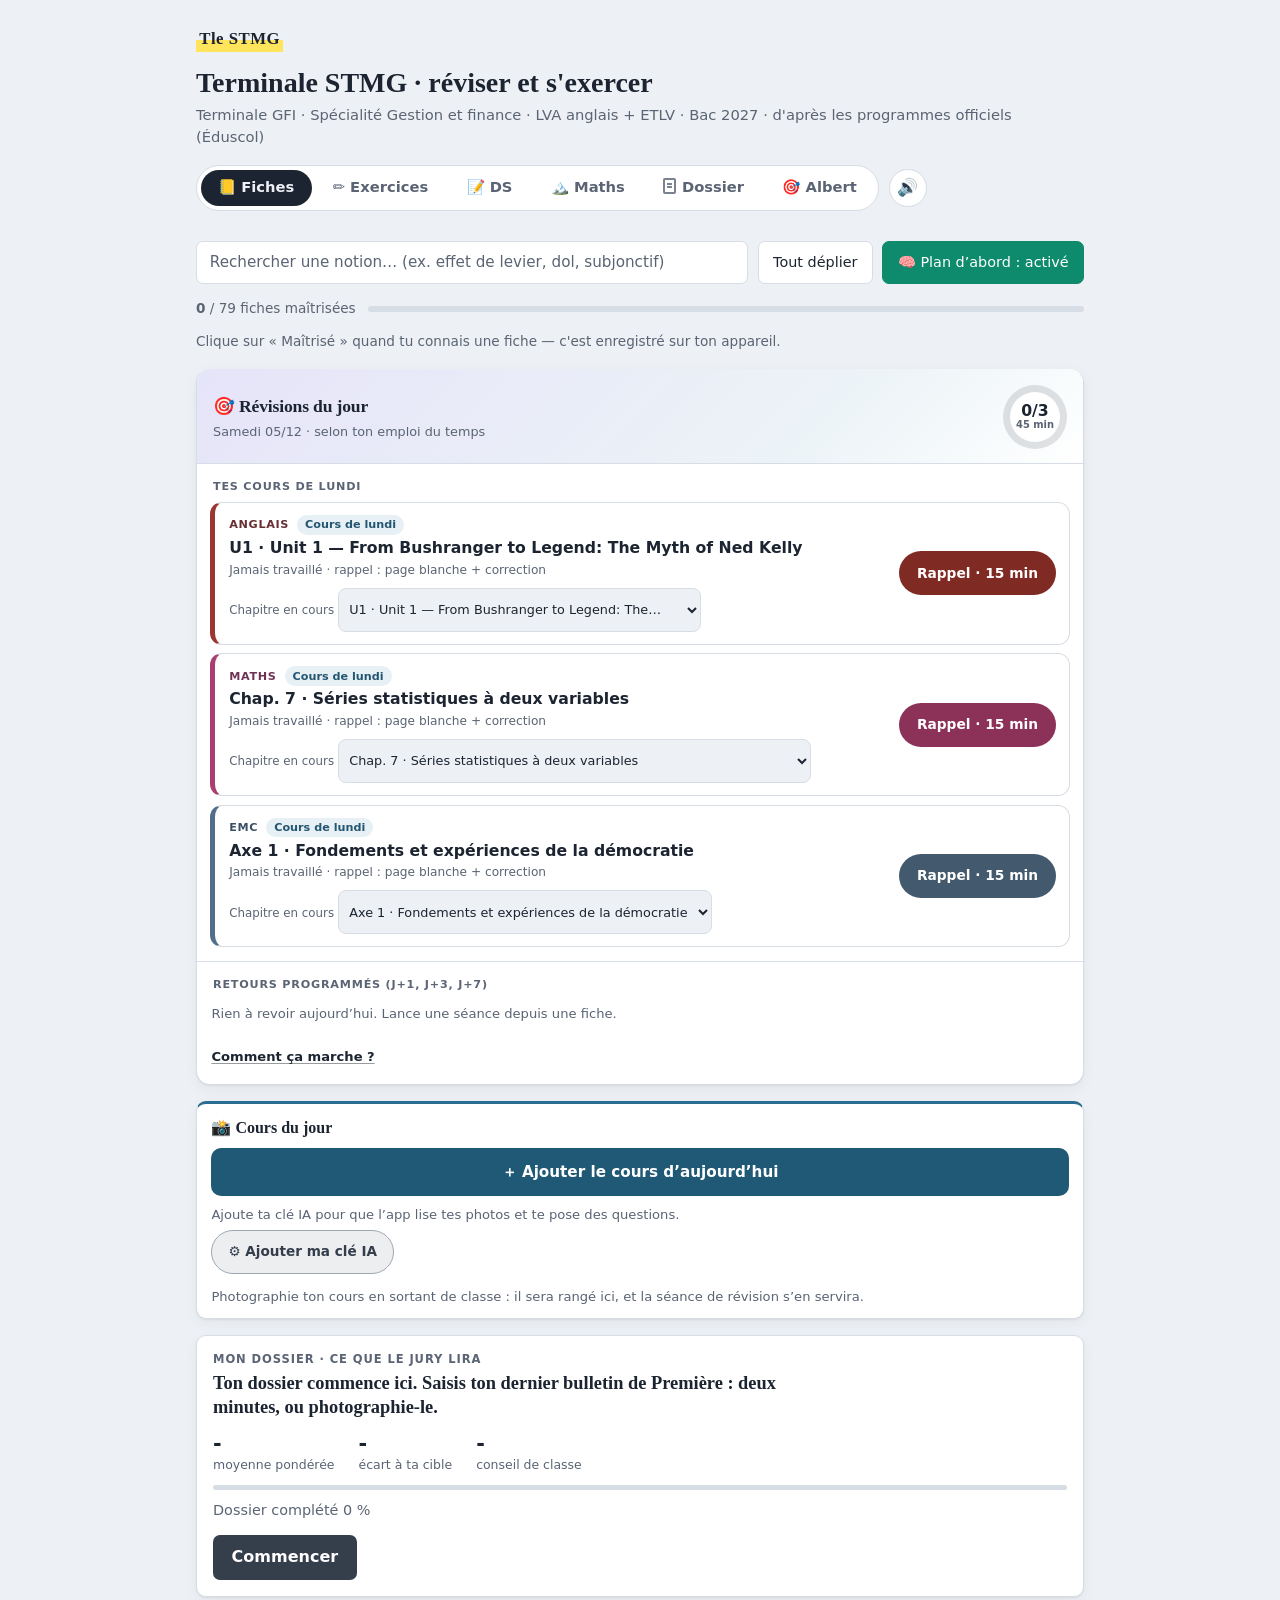
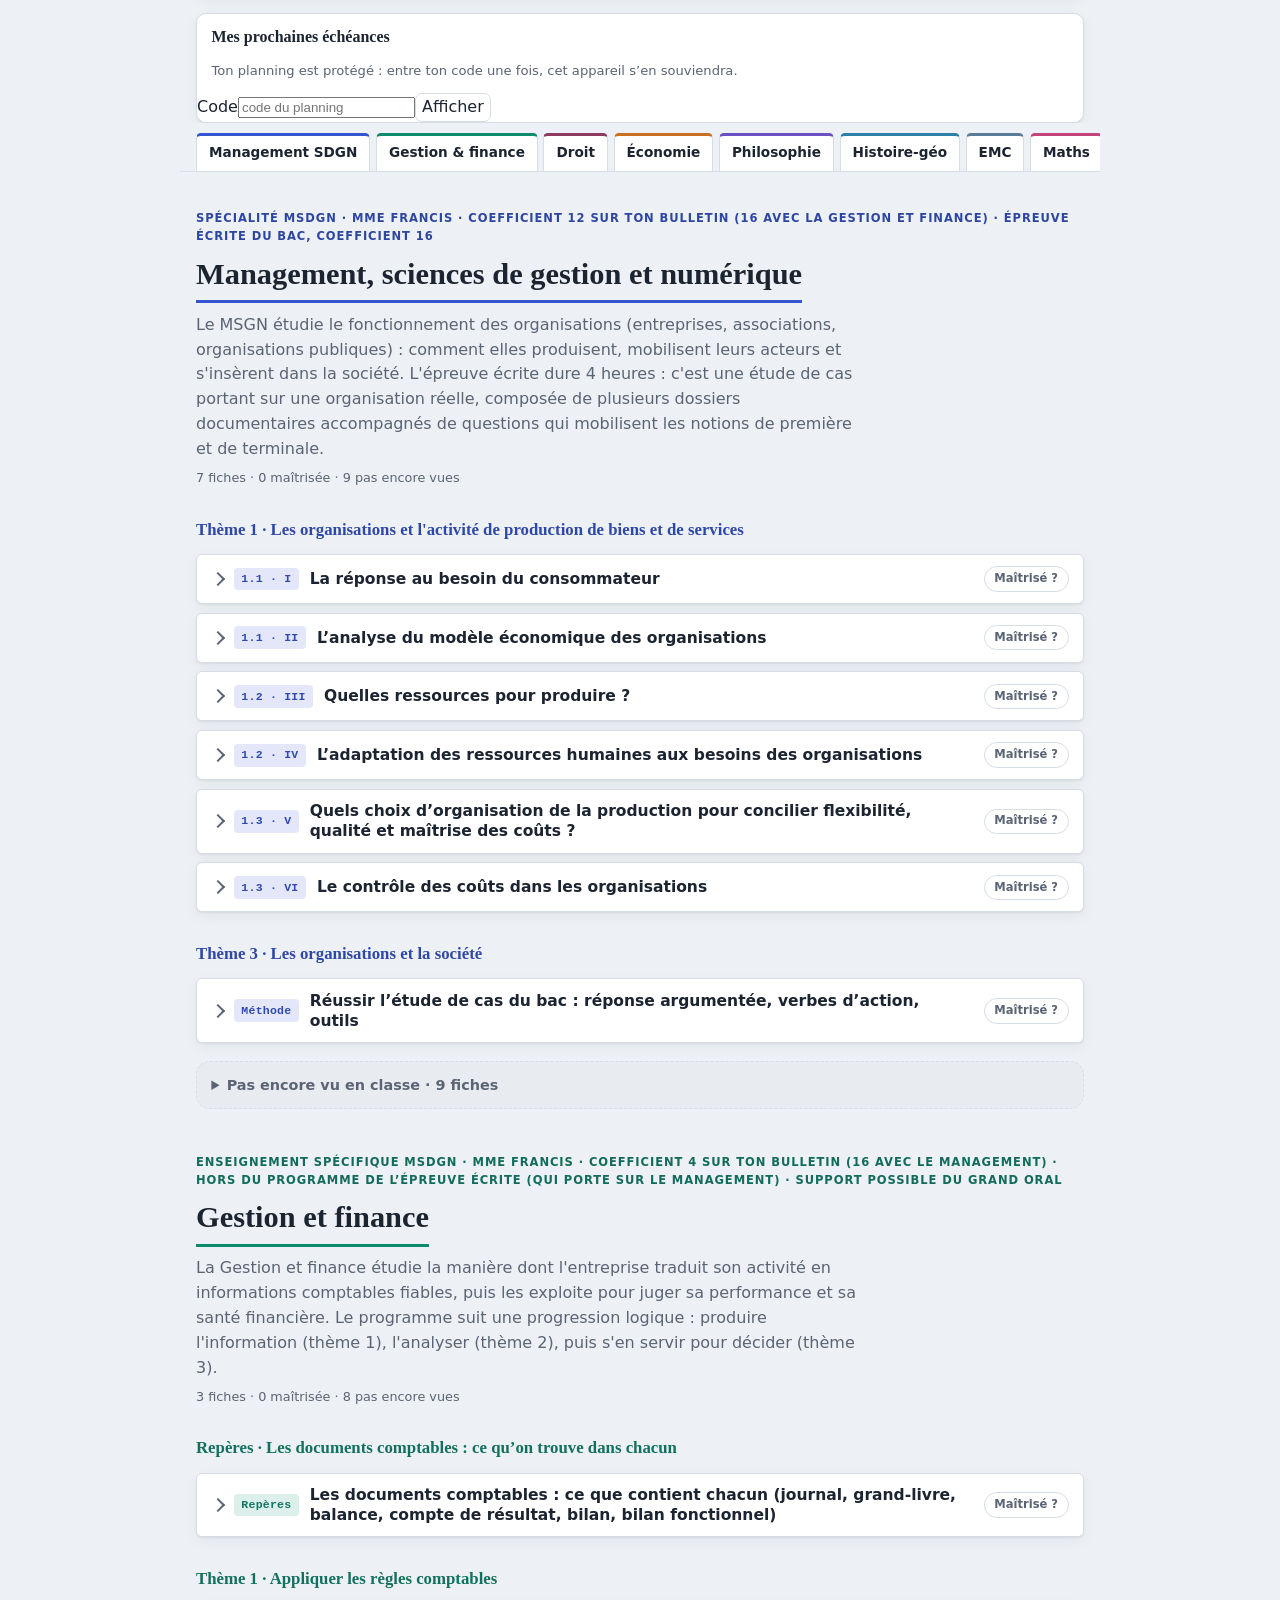
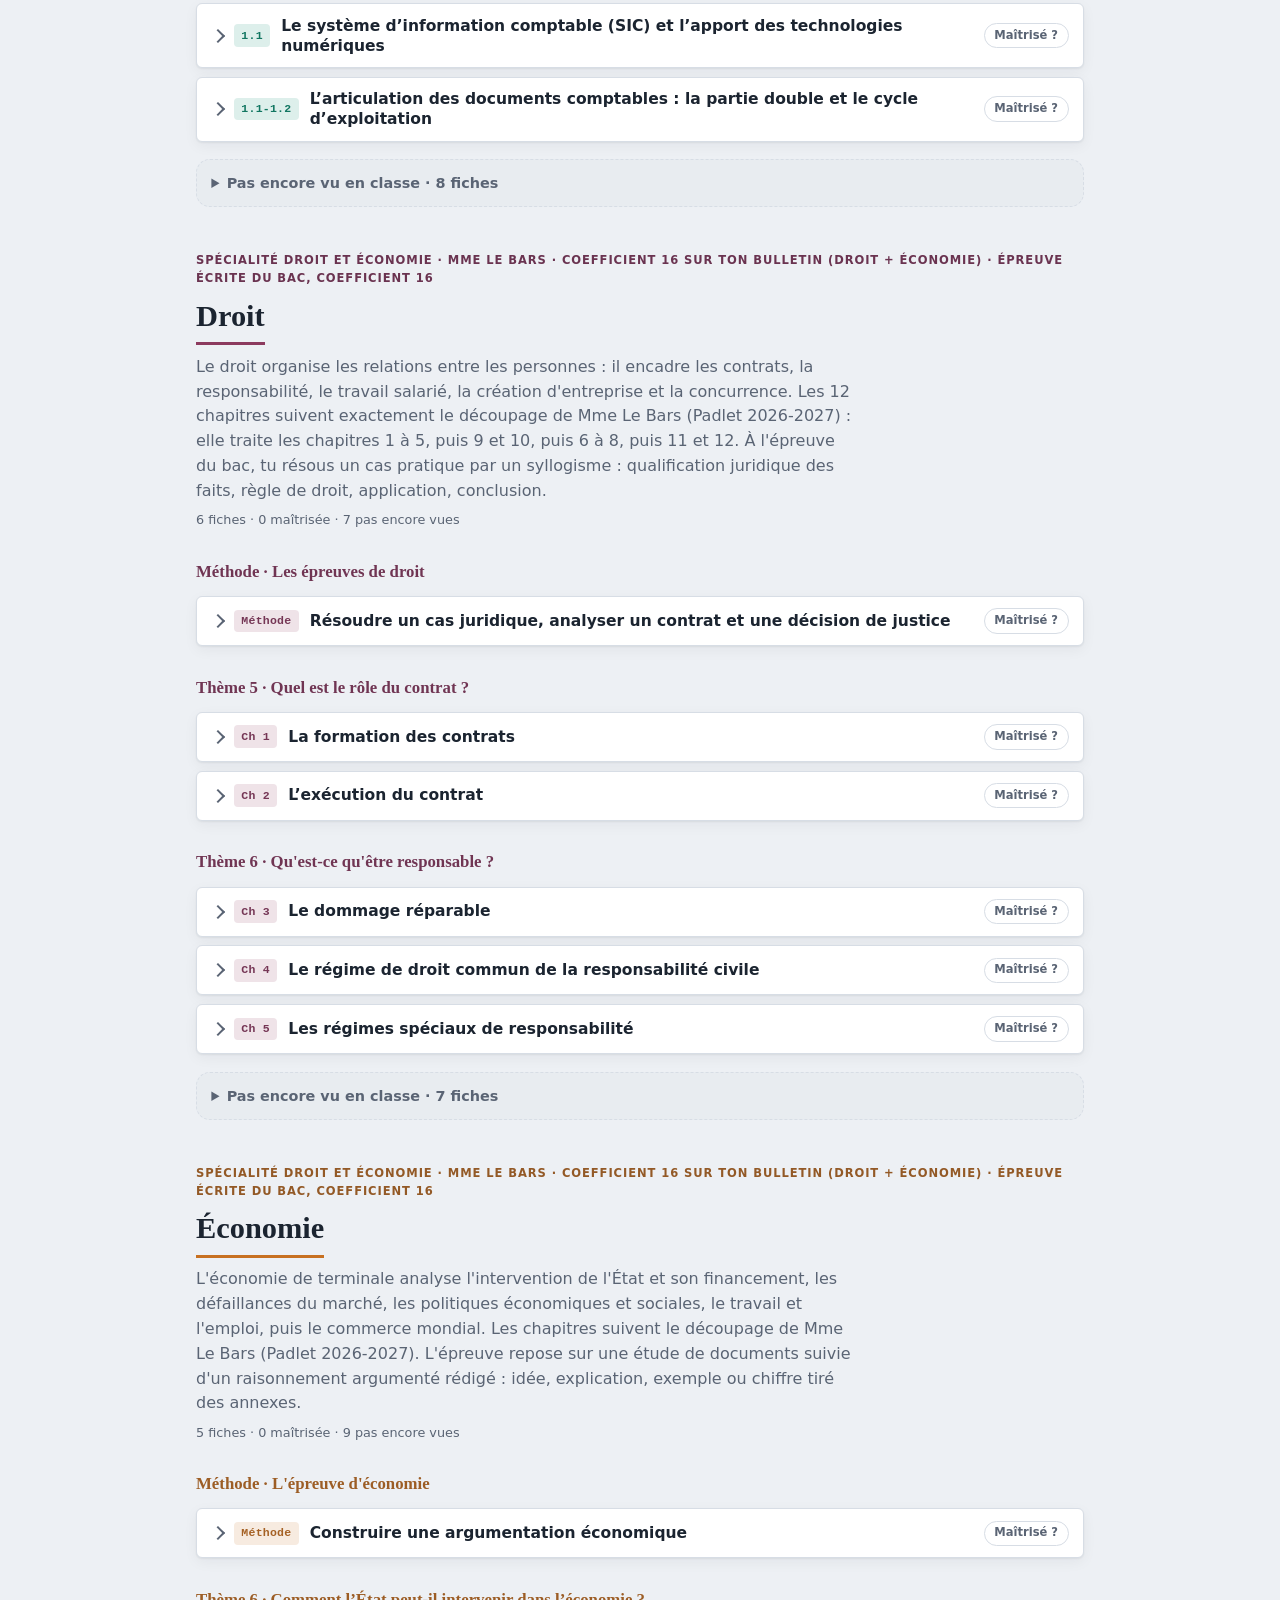
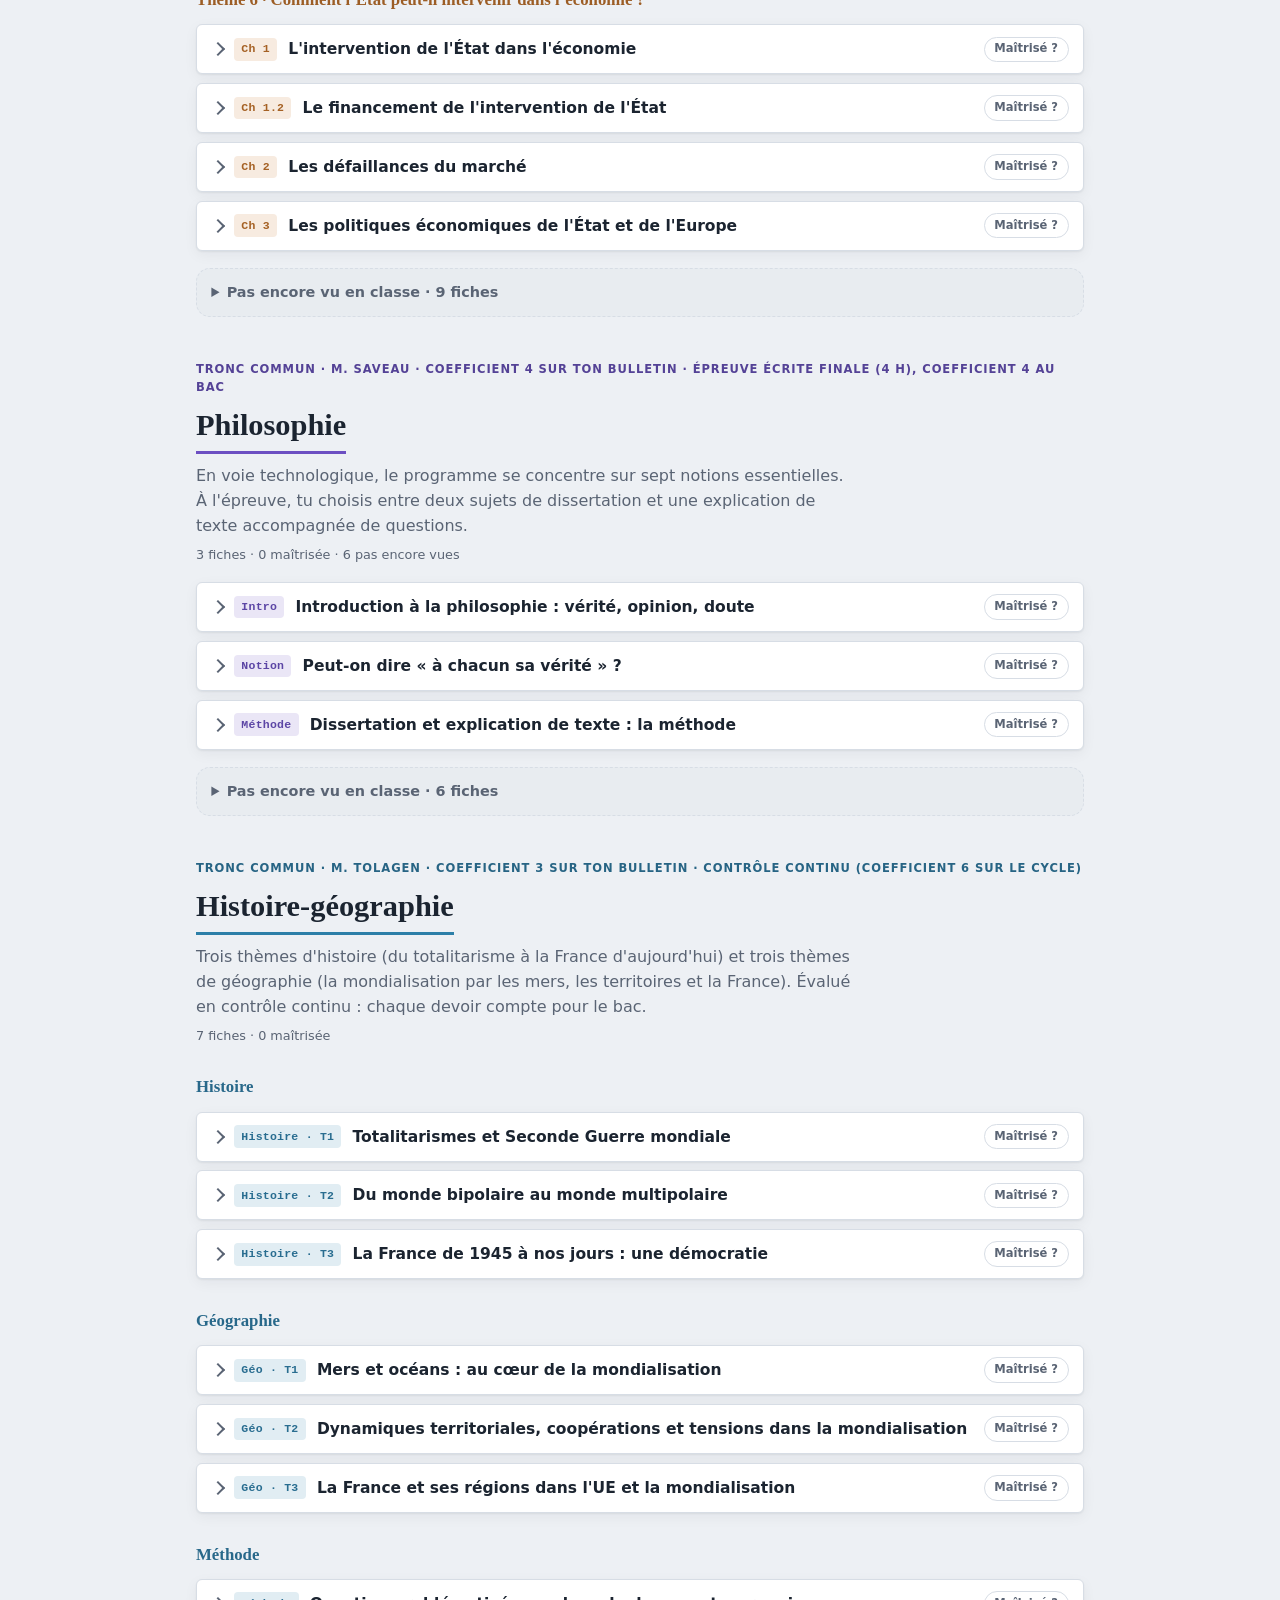
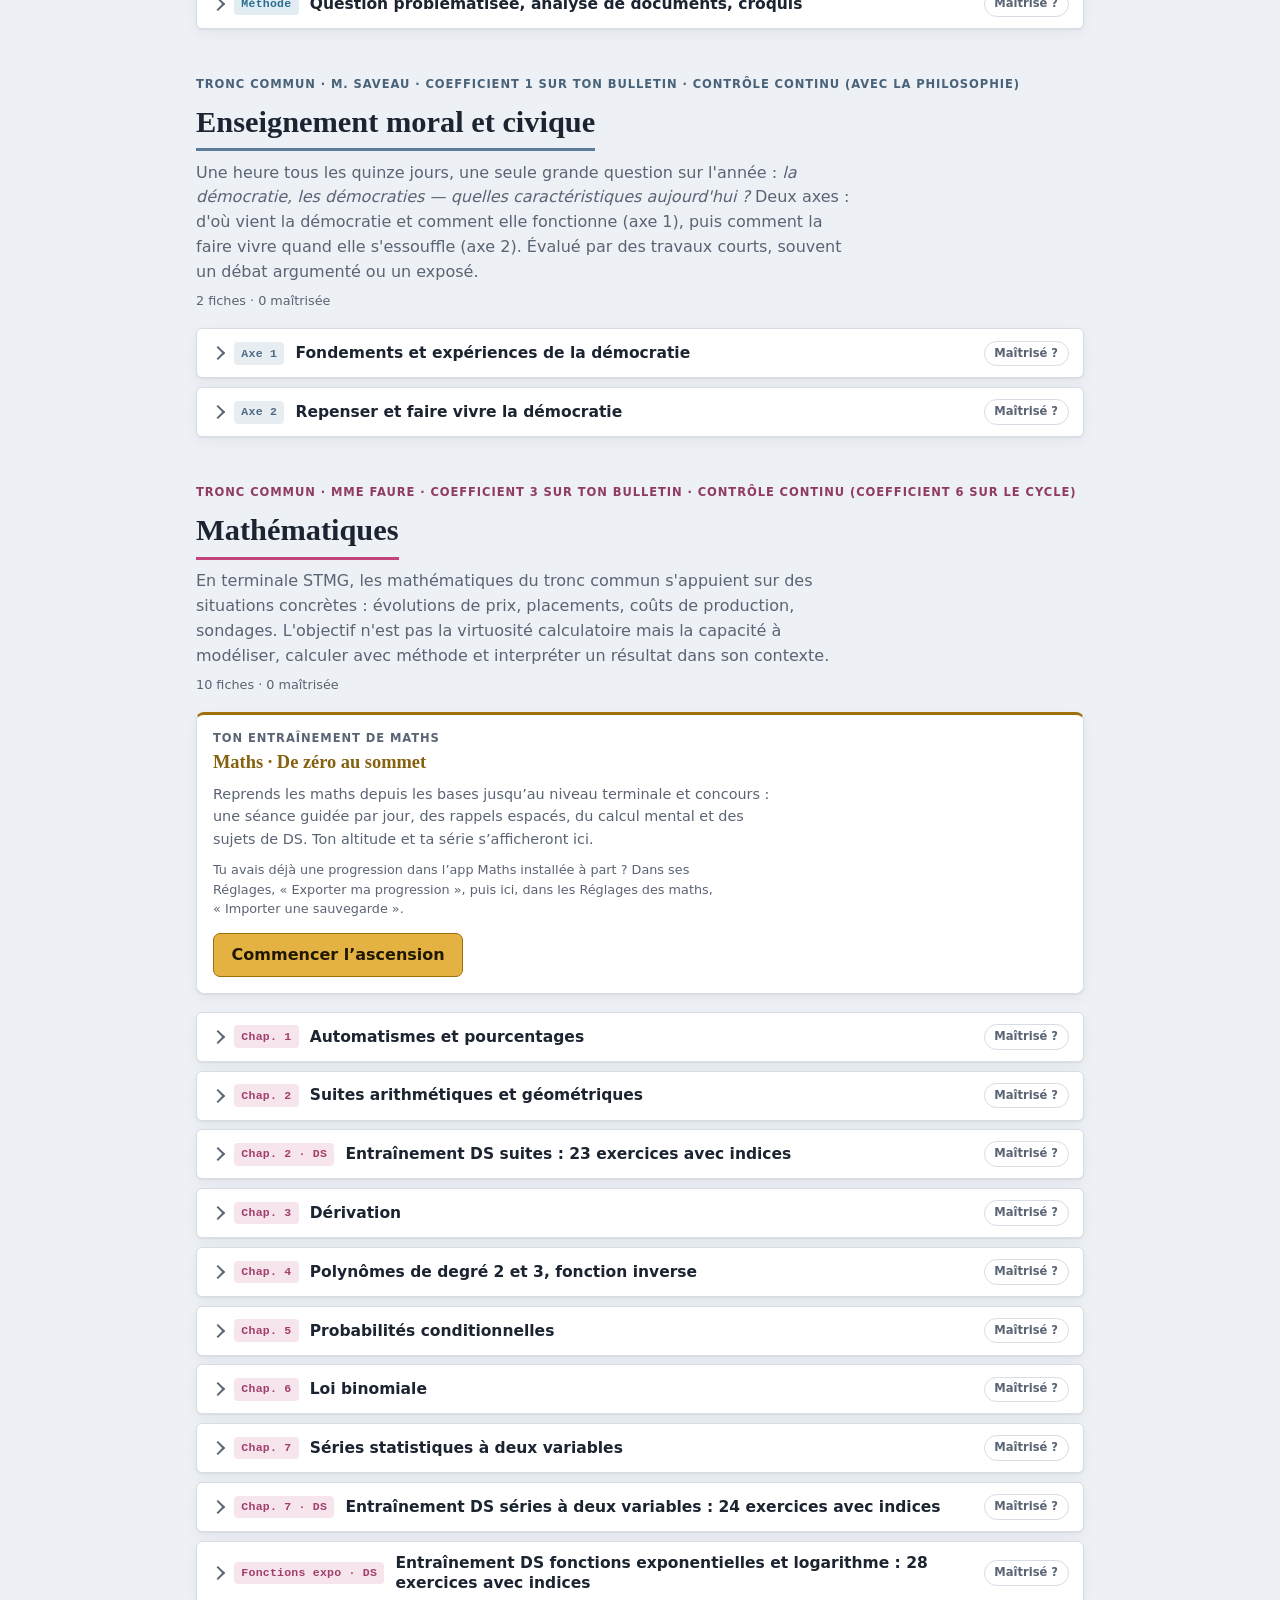
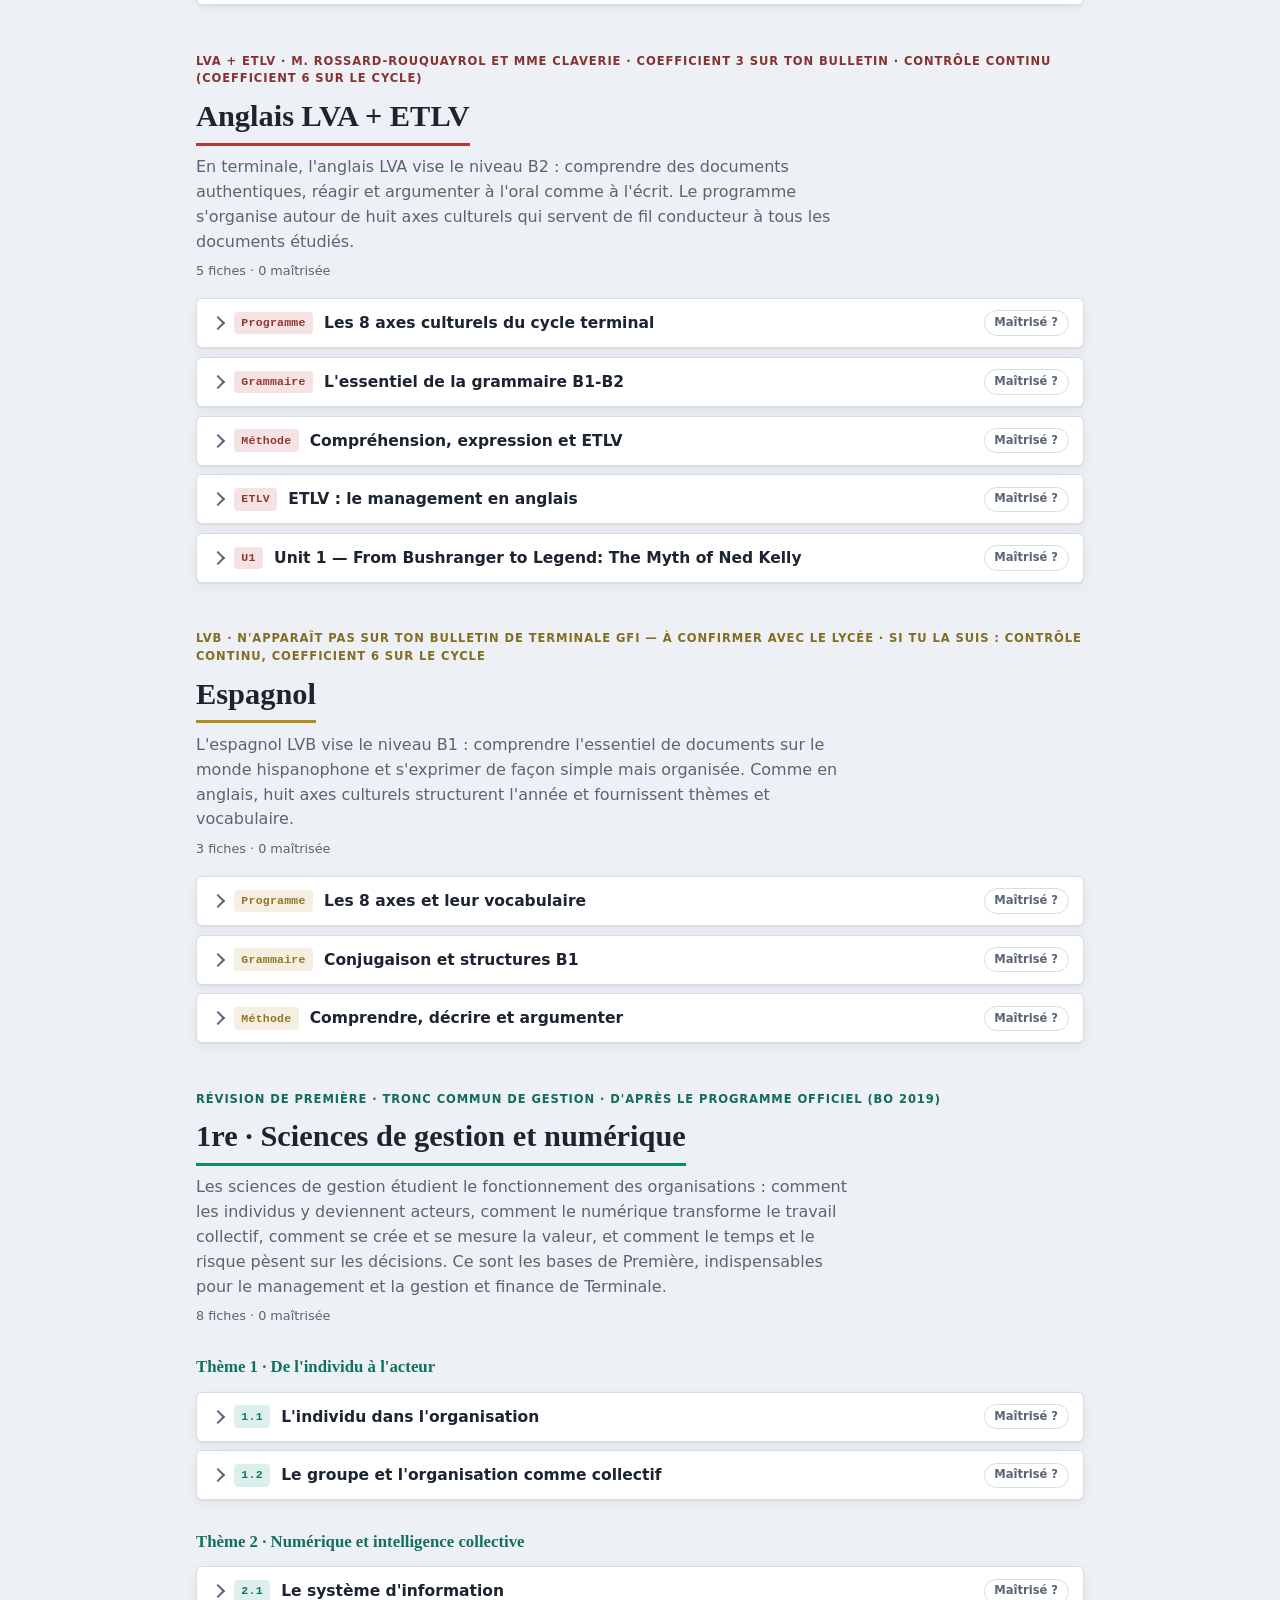
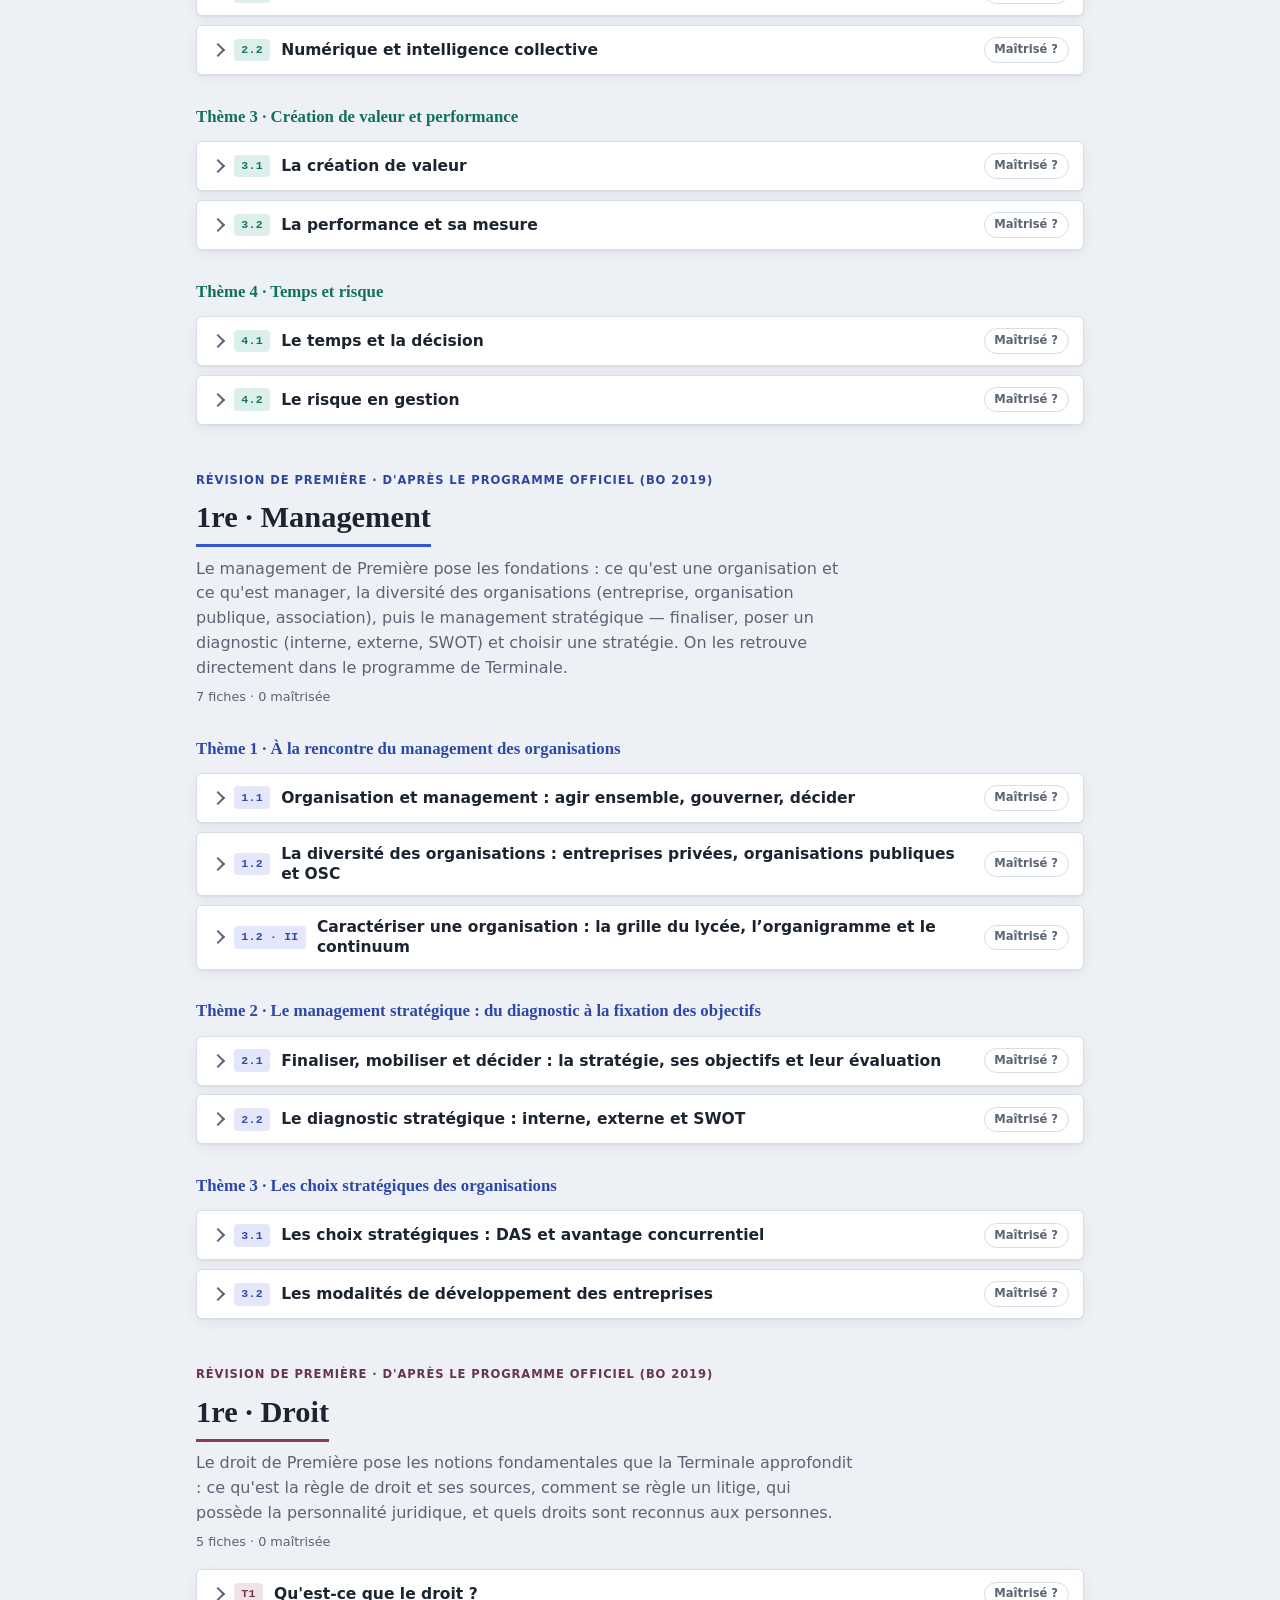
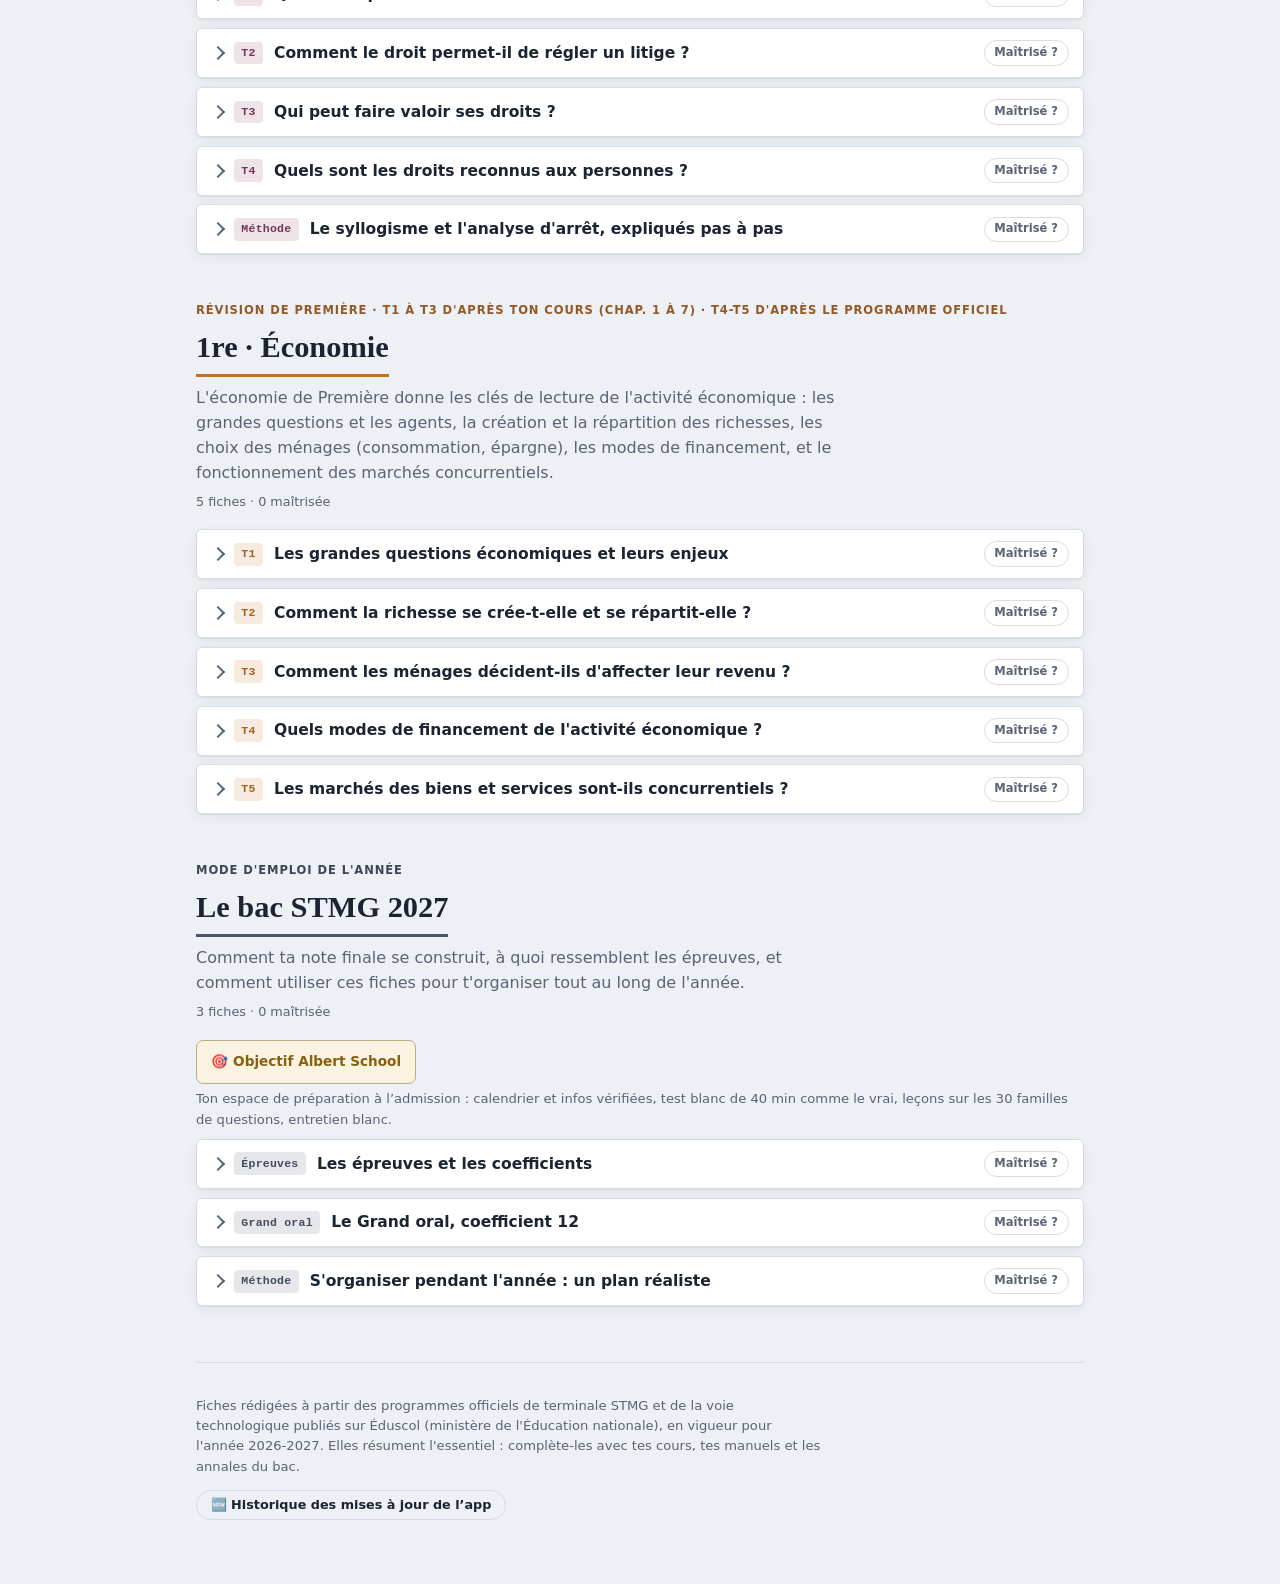
